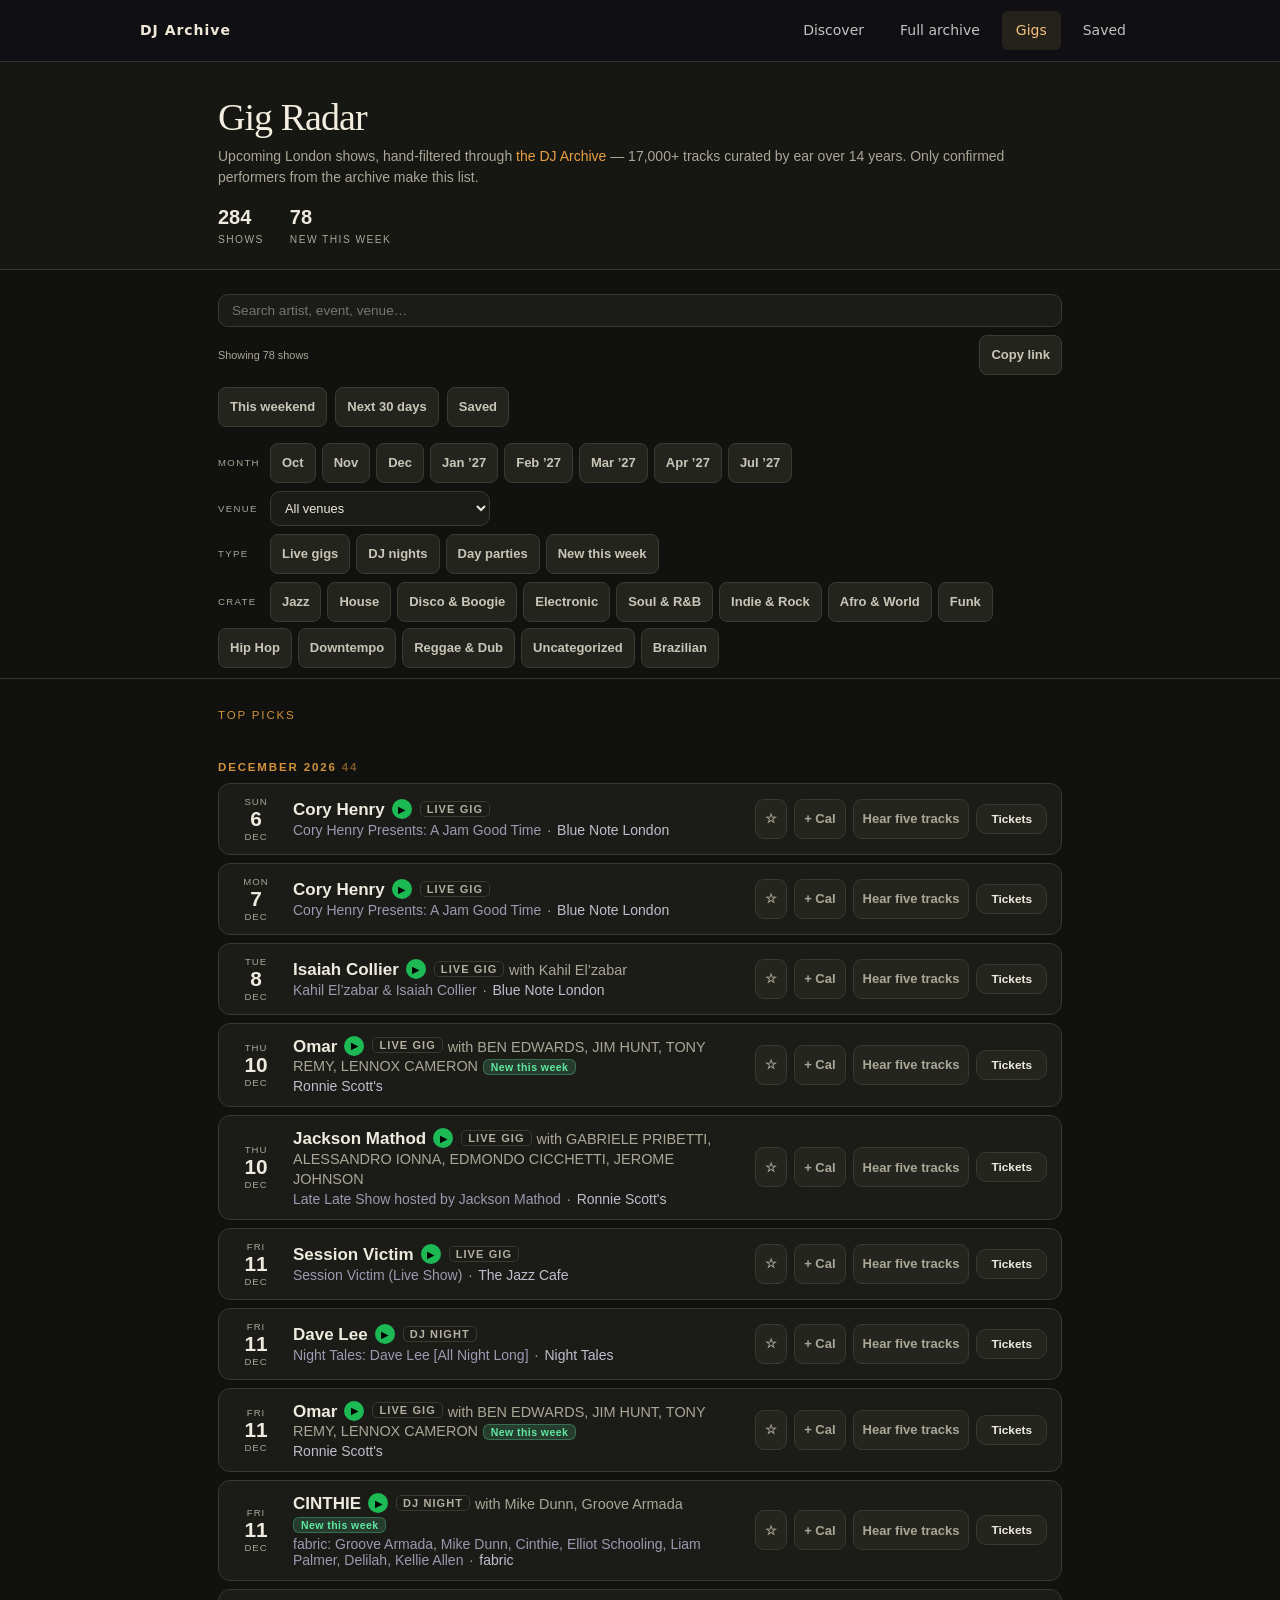
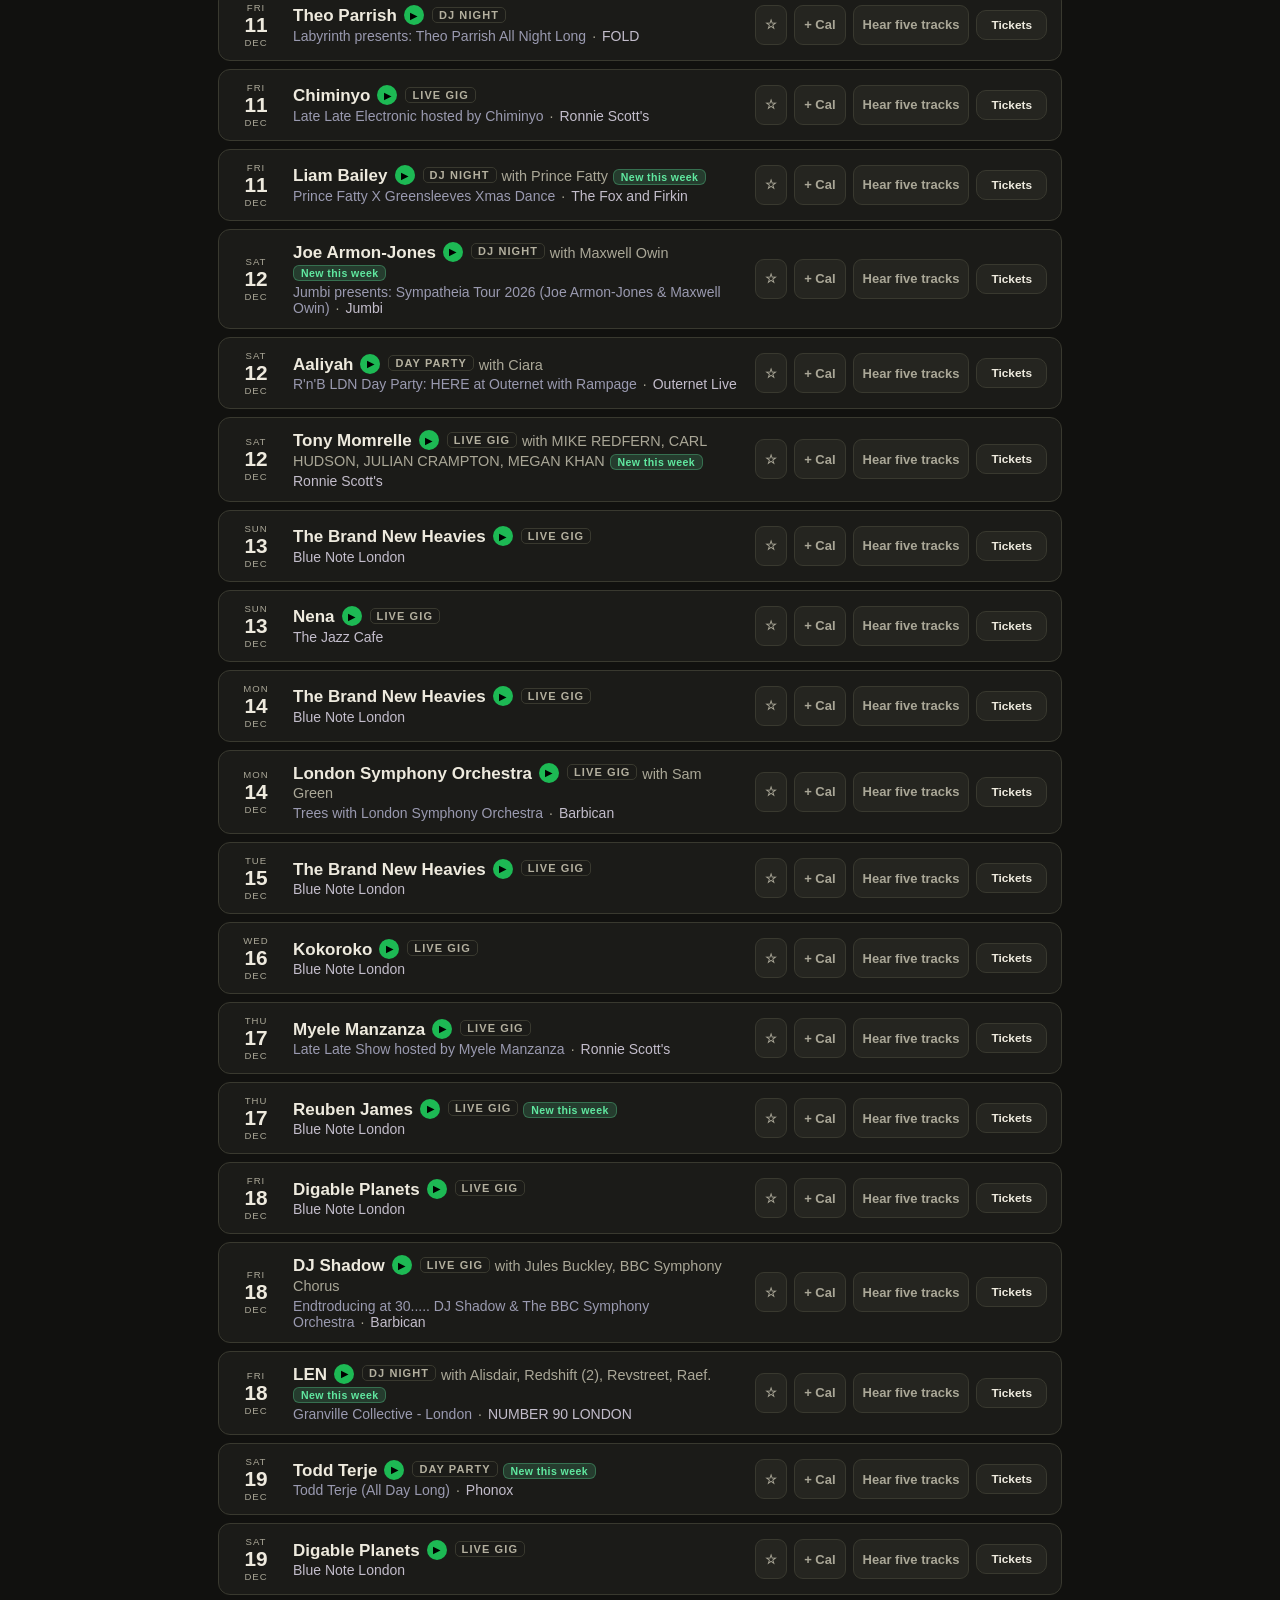
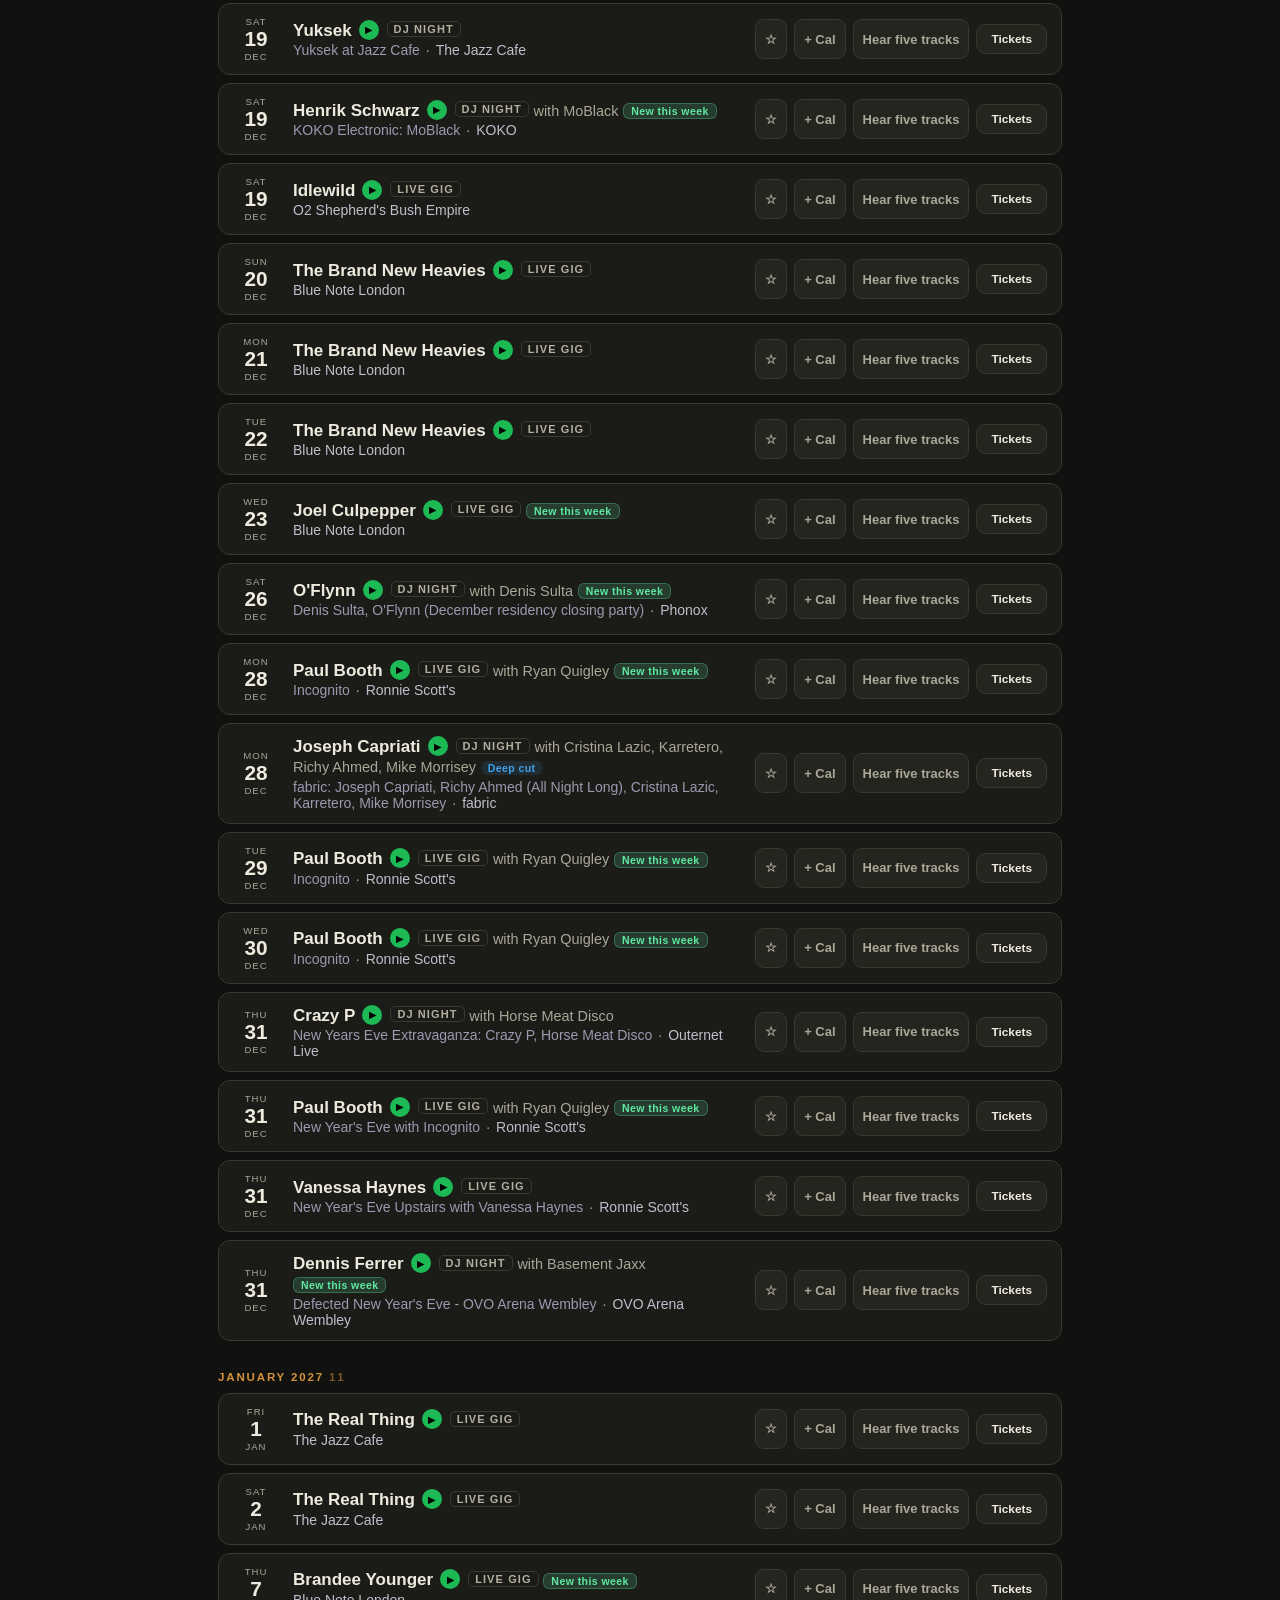
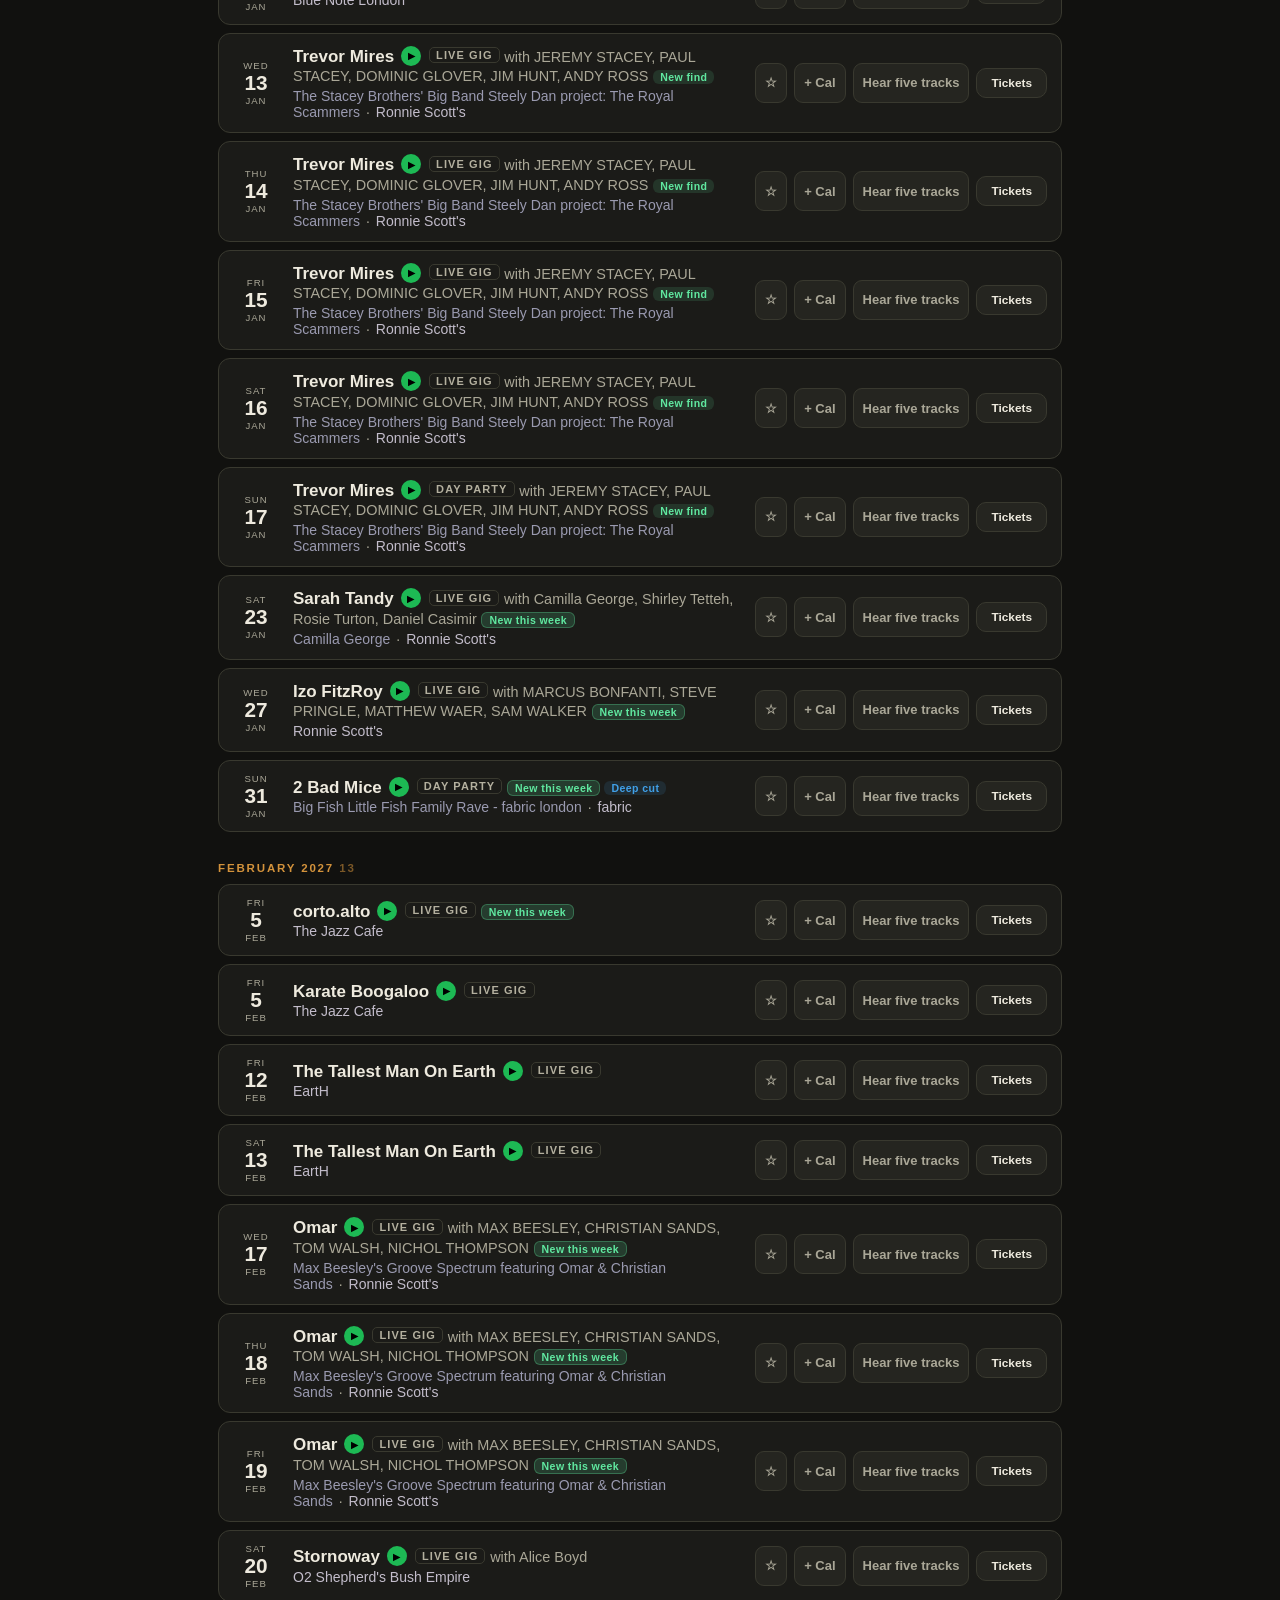
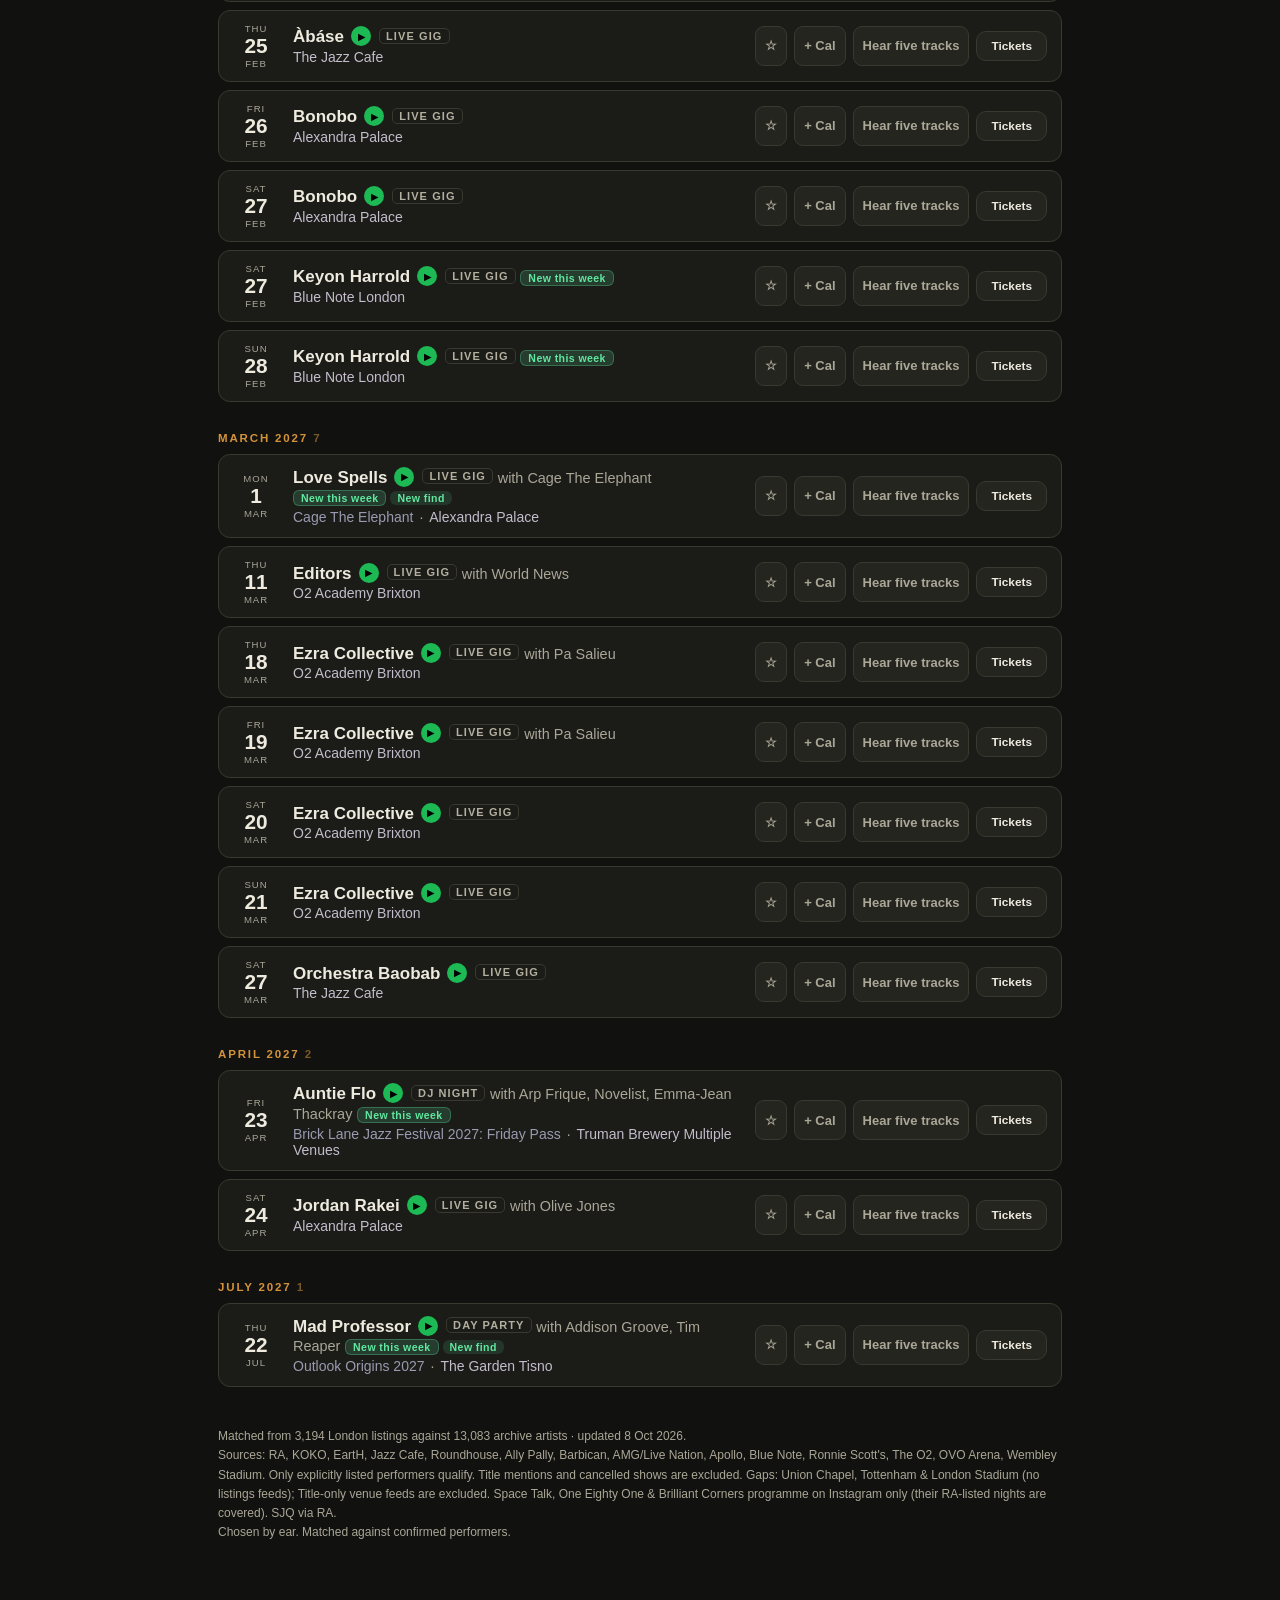
==== gigs-share.html @ dec47f2b "Gig Radar weekly refresh" ====
<!DOCTYPE html>
<html lang="en"><head>
<meta charset="utf-8"><meta name="viewport" content="width=device-width,initial-scale=1">
<title>Gig Radar — DJ Archive</title>
<meta name="description" content="Upcoming London gigs and DJ nights, hand-filtered through one DJ's 17,000-track archive.">
<link rel="canonical" href="https://benmpolak.github.io/dj-archive/gigs-share.html">
<link rel="icon" href="assets/dj-archive-logo.svg" type="image/svg+xml">
<meta property="og:title" content="Gig Radar — DJ Archive">
<meta property="og:description" content="Upcoming London gigs and DJ nights, selected from 14 years of music collected by ear. No algorithm.">
<meta property="og:type" content="website">
<meta property="og:url" content="https://benmpolak.github.io/dj-archive/gigs-share.html">
<meta property="og:image" content="https://benmpolak.github.io/dj-archive/assets/gig-radar-social.png">
<meta name="twitter:card" content="summary_large_image">
<style>
:root{--bg:#0a0a0f;--card:#12121a;--card2:#181824;--border:#1e1e2e;--text:#e0e0e8;--dim:#6a6a80;--accent:#e8a040;--pink:#ff69b4;--green:#60e8a0}
*{box-sizing:border-box;margin:0;padding:0}
.visually-hidden{position:absolute!important;width:1px!important;height:1px!important;padding:0!important;margin:-1px!important;overflow:hidden!important;clip:rect(0,0,0,0)!important;white-space:nowrap!important;border:0!important}
body{background:var(--bg);color:var(--text);font-family:-apple-system,'Segoe UI',Roboto,sans-serif;padding-bottom:80px}
.wrap{max-width:880px;margin:0 auto;padding:0 18px}
header.hero{background:linear-gradient(160deg,#13131c 0%,#101018 55%,#11111a 100%);border-bottom:1px solid var(--border);padding:34px 0 22px;margin-bottom:14px}
h1{font-size:1.5em;font-weight:700;text-transform:uppercase;letter-spacing:0.2em;
  background:linear-gradient(135deg,var(--accent),var(--pink));-webkit-background-clip:text;background-clip:text;-webkit-text-fill-color:transparent;display:inline-block}
.sub{color:var(--dim);font-size:0.8em;margin-top:6px}
.sub a{color:var(--accent);text-decoration:none}
.hero-stats{display:flex;gap:26px;margin-top:18px;flex-wrap:wrap}
.hs b{display:block;font-size:1.25em;font-variant-numeric:tabular-nums}
.hs span{font-size:0.64em;text-transform:uppercase;letter-spacing:0.14em;color:var(--dim)}
.filters{position:sticky;top:0;z-index:20;background:rgba(10,10,15,0.92);backdrop-filter:blur(12px);border-bottom:1px solid var(--border);padding:10px 0}
.f-inner{max-width:880px;margin:0 auto;padding:0 18px;display:flex;flex-direction:column;gap:8px}
.filter-more{display:flex;flex-direction:column;gap:8px}
.f-line{display:flex;gap:6px;align-items:center;flex-wrap:wrap}
.f-primary{flex-wrap:nowrap}
.filter-summary{min-height:20px;display:flex;align-items:center;justify-content:space-between;gap:10px}
#result-count{color:var(--dim);font-size:0.68em;font-variant-numeric:tabular-nums}
#filters-toggle{display:none}
#copy-link.copied{border-color:var(--green);color:var(--green)}
#q{flex:1;min-width:160px;background:var(--card);border:1px solid var(--border);border-radius:10px;color:var(--text);padding:8px 13px;font-size:0.85em;outline:none}
#q:focus{border-color:var(--accent);box-shadow:0 0 0 3px rgba(232,160,64,0.12)}
#venue{background:var(--card);border:1px solid var(--border);border-radius:10px;color:var(--text);padding:8px 10px;font-size:0.8em;max-width:220px}
.fc{background:var(--card);border:1px solid var(--border);border-radius:8px;color:var(--dim);padding:5px 11px;font-size:0.72em;font-weight:600;cursor:pointer;line-height:1.5}
.fc:hover{border-color:var(--accent);color:var(--text)}
.fc.on{background:rgba(232,160,64,0.14);border-color:var(--accent);color:var(--accent)}
.fc:focus-visible,.mini-action:focus-visible,.tix:focus-visible,.a-link:focus-visible,.sp-link:focus-visible{outline:2px solid var(--accent);outline-offset:2px}
.f-label{font-size:0.6em;text-transform:uppercase;letter-spacing:0.14em;color:var(--dim);margin-right:2px;min-width:44px}
#clear{display:none;margin-left:auto}
#clear.vis{display:inline-block}
h2,.eyebrow{font-size:0.72em;text-transform:uppercase;letter-spacing:0.16em;color:var(--accent);opacity:0.9;margin:30px 0 10px}
.mh-n{opacity:0.55;font-variant-numeric:tabular-nums}
.grid{display:grid;grid-template-columns:repeat(auto-fill,minmax(250px,1fr));gap:10px}
.card{position:relative;display:block;background:linear-gradient(160deg,#14141e,#101018);border:1px solid var(--border);border-radius:14px;padding:15px 17px;text-decoration:none;color:var(--text);transition:border-color .15s,transform .15s,box-shadow .15s}
.card:hover{border-color:var(--accent);transform:translateY(-2px);box-shadow:0 6px 22px rgba(232,160,64,0.10)}
.card-cover{position:absolute;inset:0;border-radius:14px}
.card .a-link,.card .sp-link,.card-actions{position:relative;z-index:1}
.card-top{display:flex;justify-content:space-between;align-items:baseline}
.card-date{font-size:0.68em;letter-spacing:0.12em;color:var(--accent);font-weight:700}
.card-type{font-size:0.6em;letter-spacing:0.1em;text-transform:uppercase;color:var(--dim)}
.card-artist{font-weight:700;font-size:1.05em;margin:5px 0 2px}
.card-venue{color:var(--dim);font-size:0.78em}
.badges{margin-top:6px}
.bdg{display:inline-block;border-radius:6px;padding:1px 7px;font-size:0.62em;font-weight:600;letter-spacing:0.04em;margin:1px 4px 1px 0}
.bdg-just{background:rgba(96,232,160,0.16);color:var(--green);border:1px solid rgba(96,232,160,0.3)}
.bdg-trib{background:rgba(160,64,232,0.12);color:#b07ae0}
.why{color:var(--dim);font-size:0.7em;margin-top:6px;line-height:1.5}
.card-actions{display:flex;gap:6px;margin-top:10px}
.row{display:flex;gap:14px;align-items:center;background:var(--card);border:1px solid var(--border);border-radius:12px;padding:12px 14px;margin-bottom:8px;transition:border-color .12s}
.row:hover{border-color:#2c2c40}
.r-date{display:flex;flex-direction:column;align-items:center;min-width:46px;color:var(--dim)}
.r-dow{font-size:0.6em;letter-spacing:0.1em}
.r-day{font-size:1.3em;font-weight:700;color:var(--text);font-variant-numeric:tabular-nums}
.r-mon{font-size:0.6em;letter-spacing:0.1em}
.r-main{flex:1;min-width:0}
.r-artist{font-weight:700;font-size:0.98em}
.a-link{color:var(--text);text-decoration:none}
.a-link:hover{color:var(--accent)}
.sp-link{display:inline-flex;align-items:center;justify-content:center;width:20px;height:20px;border-radius:50%;background:#1DB954;color:#000;text-decoration:none;font-size:0.55em;font-weight:700;margin-left:7px;vertical-align:2px;transition:all .12s}
.sp-link:hover{transform:scale(1.12)}
.r-type{font-size:0.58em;text-transform:uppercase;letter-spacing:0.1em;color:var(--dim);border:1px solid var(--border);border-radius:5px;padding:1px 6px;margin-left:8px;vertical-align:2px}
.also{color:var(--dim);font-weight:400;font-size:0.85em}
.r-sub{color:var(--dim);font-size:0.78em;margin-top:2px}
.ev-title{color:#9a9ab0}
.dot{margin:0 6px}
.tix{padding:7px 14px;border-radius:10px;font-size:0.74em;font-weight:600;border:1px solid var(--border);background:var(--card2);color:var(--text);text-decoration:none;white-space:nowrap}
.tix:hover{border-color:var(--accent);color:var(--accent)}
.row-actions{display:flex;gap:6px;align-items:center}
.mini-action{border:1px solid var(--border);background:var(--card2);color:var(--dim);border-radius:9px;padding:6px 9px;font-size:0.7em;font-weight:600;cursor:pointer;white-space:nowrap}
.mini-action:hover{border-color:var(--accent);color:var(--text)}
.save-btn.saved{border-color:var(--green);color:var(--green);background:rgba(96,232,160,0.08)}
#none{display:none;color:var(--dim);font-size:0.85em;padding:30px 0;text-align:center}
.foot{color:var(--dim);font-size:0.7em;margin-top:40px;line-height:1.7}
@media(max-width:560px){
  .filters{padding:9px 0}
  #filters-toggle{display:inline-block}
  .filter-more{display:none}
  .filters.open .filter-more{display:flex}
  #venue{max-width:none;flex:1}
  .row{flex-wrap:wrap}
  .row-actions{margin-left:60px;width:calc(100% - 60px)}
  .hero-stats{gap:18px}
  .card-actions{margin-top:8px}
}
</style><link rel="stylesheet" href="music-home.css"></head><body>
<nav class="music-nav" aria-label="Music"><a class="music-brand" href="index.html">DJ Archive</a><a href="index.html">Discover</a><a href="index.html?view=records">Full archive</a><a href="gigs.html" aria-current="page">Gigs</a><a href="index.html?view=saved">Saved</a></nav>
<header class="hero"><div class="wrap">
<h1>Gig Radar</h1>
<div class="sub">Upcoming London shows, hand-filtered through <a href="index.html">the DJ Archive</a> — 17,000+ tracks curated by ear over 14 years. Only confirmed performers from the archive make this list.</div>
<div class="hero-stats">
<div class="hs"><b>284</b><span>shows</span></div>
<div class="hs"><b>78</b><span>new this week</span></div>
</div>
</div></header>
<div class="filters"><div class="f-inner">
<div class="f-line f-primary">
<label class="visually-hidden" for="q">Search gigs</label>
<input id="q" type="search" placeholder="Search artist, event, venue…" autocomplete="off">
<button class="fc" id="filters-toggle" type="button" aria-expanded="false" aria-controls="filter-more">Filters</button>
</div>
<div class="filter-summary"><span id="result-count" role="status" aria-live="polite">Showing 284 shows</span><span><button class="fc" id="copy-link" type="button">Copy link</button><button class="fc" id="clear" type="button">Clear</button></span></div>
<div class="f-line quick-when">
<button class="fc fc-range" data-range="weekend" type="button">This weekend</button>
<button class="fc fc-range" data-range="30" type="button">Next 30 days</button>
<button class="fc" id="fsaved" type="button">Saved</button>
</div>
<div class="f-line"><span class="f-label">Month</span><button class="fc fc-mo" data-mo="2026-10" type="button">Oct</button><button class="fc fc-mo" data-mo="2026-11" type="button">Nov</button><button class="fc fc-mo" data-mo="2026-12" type="button">Dec</button><button class="fc fc-mo" data-mo="2027-01" type="button">Jan ’27</button><button class="fc fc-mo" data-mo="2027-02" type="button">Feb ’27</button><button class="fc fc-mo" data-mo="2027-03" type="button">Mar ’27</button><button class="fc fc-mo" data-mo="2027-04" type="button">Apr ’27</button><button class="fc fc-mo" data-mo="2027-07" type="button">Jul ’27</button></div>
<div class="filter-more" id="filter-more">
<div class="f-line"><span class="f-label">Venue</span><label class="visually-hidden" for="venue">Venue</label><select id="venue"><option value="">All venues</option><option value="26 Leake Street">26 Leake Street</option><option value="77">77</option><option value="Alexandra Palace">Alexandra Palace</option><option value="Barbican">Barbican</option><option value="Blue Note London">Blue Note London</option><option value="Bread and Butter">Bread and Butter</option><option value="Bricks">Bricks</option><option value="Brixton Storeys">Brixton Storeys</option><option value="Chelmsford City Racecourse">Chelmsford City Racecourse</option><option value="Club Cheek">Club Cheek</option><option value="Colour Factory">Colour Factory</option><option value="DRUMSHEDS">DRUMSHEDS</option><option value="EartH">EartH</option><option value="EartH Kitchen">EartH Kitchen</option><option value="Electric Brixton">Electric Brixton</option><option value="fabric">fabric</option><option value="Fire &amp; Lightbox">Fire &amp; Lightbox</option><option value="FOLD">FOLD</option><option value="Gaffe">Gaffe</option><option value="Hackney Church">Hackney Church</option><option value="Hootananny Brixton">Hootananny Brixton</option><option value="ICA">ICA</option><option value="Ironworks">Ironworks</option><option value="Jumbi">Jumbi</option><option value="KOKO">KOKO</option><option value="Loft Studios">Loft Studios</option><option value="M.O.T">M.O.T</option><option value="Magazine London">Magazine London</option><option value="Ministry Of Sound">Ministry Of Sound</option><option value="NDR2 Red Room">NDR2 Red Room</option><option value="Night Tales">Night Tales</option><option value="Night Tales Loft">Night Tales Loft</option><option value="Ninety One">Ninety One</option><option value="Notting Hill Arts Club">Notting Hill Arts Club</option><option value="NUMBER 90 LONDON">NUMBER 90 LONDON</option><option value="O2 Academy Brixton">O2 Academy Brixton</option><option value="O2 Forum Kentish Town">O2 Forum Kentish Town</option><option value="O2 Shepherd's Bush Empire">O2 Shepherd's Bush Empire</option><option value="Omeara">Omeara</option><option value="Outernet Live">Outernet Live</option><option value="OVO Arena Wembley">OVO Arena Wembley</option><option value="Palais">Palais</option><option value="Phonox">Phonox</option><option value="radial">radial</option><option value="Rolling Stock">Rolling Stock</option><option value="Ronnie Scott's">Ronnie Scott's</option><option value="Secret Location">Secret Location</option><option value="Soho Mews House">Soho Mews House</option><option value="Space Lounge London">Space Lounge London</option><option value="TBA">TBA</option><option value="The Bedford">The Bedford</option><option value="The Carpet Shop">The Carpet Shop</option><option value="The Cause">The Cause</option><option value="The Eagle">The Eagle</option><option value="The Fox and Firkin">The Fox and Firkin</option><option value="The Garden Tisno">The Garden Tisno</option><option value="The Ivy House">The Ivy House</option><option value="The Jazz Cafe">The Jazz Cafe</option><option value="The Roundhouse">The Roundhouse</option><option value="The Timber Loft">The Timber Loft</option><option value="Tola">Tola</option><option value="Truman Brewery Multiple Venues">Truman Brewery Multiple Venues</option><option value="UNLOCKED">UNLOCKED</option><option value="Village Underground">Village Underground</option><option value="Vittoria Wharf Studio">Vittoria Wharf Studio</option><option value="Wembley Arena">Wembley Arena</option></select></div>
<div class="f-line"><span class="f-label">Type</span>
<button class="fc fc-t" data-t="gig" type="button">Live gigs</button>
<button class="fc fc-t" data-t="dj" type="button">DJ nights</button>
<button class="fc fc-t" data-t="day" type="button">Day parties</button>
<button class="fc" id="fnew" type="button">New this week</button>
</div>
<div class="f-line"><span class="f-label">Crate</span><button class="fc fc-c" data-c="Jazz" type="button">Jazz</button><button class="fc fc-c" data-c="House" type="button">House</button><button class="fc fc-c" data-c="Disco &amp; Boogie" type="button">Disco &amp; Boogie</button><button class="fc fc-c" data-c="Electronic" type="button">Electronic</button><button class="fc fc-c" data-c="Soul &amp; R&amp;B" type="button">Soul &amp; R&amp;B</button><button class="fc fc-c" data-c="Indie &amp; Rock" type="button">Indie &amp; Rock</button><button class="fc fc-c" data-c="Afro &amp; World" type="button">Afro &amp; World</button><button class="fc fc-c" data-c="Funk" type="button">Funk</button><button class="fc fc-c" data-c="Hip Hop" type="button">Hip Hop</button><button class="fc fc-c" data-c="Downtempo" type="button">Downtempo</button><button class="fc fc-c" data-c="Reggae &amp; Dub" type="button">Reggae &amp; Dub</button><button class="fc fc-c" data-c="Uncategorized" type="button">Uncategorized</button><button class="fc fc-c" data-c="Brazilian" type="button">Brazilian</button></div>
</div>
</div></div>
<div class="wrap">
<div id="picks-w"><div class="eyebrow">Top picks</div>
<div class="grid">
<div class="card" data-v="FOLD" data-mo="2026-10" data-c="House" data-t="dj" data-n="0" data-d="2026-10-10" data-key="2026-10-10|Shy One|FOLD" data-title="Neighbourhood - Andy Martin, Benny Rodrigues, D-Leria, Decoder, Gonno, OK Williams, Shy One…" data-artist="Shy One" data-url="https://ra.co/events/2426235" data-s="shy one andy martin benny rodrigues d-leria decoder dj hi-c gonno hasvat informant huey mnemonic josh caffé mike starr mister willis ok williams tasha shy one neighbourhood - andy martin, benny rodrigues, d-leria, decoder, gonno, ok williams, shy one… fold">
  <a class="card-cover" href="https://ra.co/events/2426235" target="_blank" rel="noopener" aria-label="Tickets: Shy One"></a>
  <div class="card-top"><span class="card-date">SAT 10 OCT</span><span class="card-type">DJ night</span></div>
  <div class="card-artist"><a class="a-link" href="index.html#find=Shy One" onclick="try{localStorage.setItem('gr_find',this.dataset.a)}catch(e){}" data-a="Shy One" title="See them in the archive">Shy One</a><a class="sp-link" href="https://open.spotify.com/search/Shy One" target="_blank" rel="noopener" title="Open in Spotify">&#9654;</a></div>
  <div class="card-event">Neighbourhood - Andy Martin, Benny Rodrigues, D-Leria, Decoder, Gonno, OK Williams, Shy One…</div>
  <div class="card-venue">FOLD</div>
  <div class="badges"></div>
  <div class="why">16 archive tracks · House</div>
  <div class="card-actions"><button class="mini-action save-btn" type="button" aria-label="Save Shy One" aria-pressed="false" title="Save">☆</button><button class="mini-action cal-btn" type="button" aria-label="Add Shy One to calendar" title="Add to calendar">+ Cal</button><a class="mini-action" href="index.html?hear=Shy%20One">Hear five tracks</a><a class="mini-action" href="https://ra.co/events/2426235" target="_blank" rel="noopener">Tickets</a></div>
</div><div class="card" data-v="Night Tales" data-mo="2026-10" data-c="House" data-t="dj" data-n="0" data-d="2026-10-10" data-key="2026-10-10|musclecars|Night Tales" data-title="Night Tales: MUSCLECARS &amp; Suze Ijó" data-artist="musclecars" data-url="https://ra.co/events/2495668" data-s="musclecars musclecars suze ijó night tales: musclecars &amp; suze ijó night tales">
  <a class="card-cover" href="https://ra.co/events/2495668" target="_blank" rel="noopener" aria-label="Tickets: musclecars"></a>
  <div class="card-top"><span class="card-date">SAT 10 OCT</span><span class="card-type">DJ night</span></div>
  <div class="card-artist"><a class="a-link" href="index.html#find=musclecars" onclick="try{localStorage.setItem('gr_find',this.dataset.a)}catch(e){}" data-a="musclecars" title="See them in the archive">musclecars</a><a class="sp-link" href="https://open.spotify.com/search/musclecars" target="_blank" rel="noopener" title="Open in Spotify">&#9654;</a></div>
  <div class="card-event">Night Tales: MUSCLECARS &amp; Suze Ijó</div>
  <div class="card-venue">Night Tales</div>
  <div class="badges"></div>
  <div class="why">27 archive tracks · House</div>
  <div class="card-actions"><button class="mini-action save-btn" type="button" aria-label="Save musclecars" aria-pressed="false" title="Save">☆</button><button class="mini-action cal-btn" type="button" aria-label="Add musclecars to calendar" title="Add to calendar">+ Cal</button><a class="mini-action" href="index.html?hear=musclecars">Hear five tracks</a><a class="mini-action" href="https://ra.co/events/2495668" target="_blank" rel="noopener">Tickets</a></div>
</div><div class="card" data-v="Blue Note London" data-mo="2026-11" data-c="Soul &amp; R&amp;B" data-t="gig" data-n="0" data-d="2026-11-05" data-key="2026-11-05|Yazmin Lacey|Blue Note London" data-title="Yazmin Lacey" data-artist="Yazmin Lacey" data-url="https://www.bluenotejazz.com/london/tm-event/yazmin-lacey/" data-s="yazmin lacey yazmin lacey yazmin lacey blue note london">
  <a class="card-cover" href="https://www.bluenotejazz.com/london/tm-event/yazmin-lacey/" target="_blank" rel="noopener" aria-label="Tickets: Yazmin Lacey"></a>
  <div class="card-top"><span class="card-date">THU 5 NOV</span><span class="card-type">Live gig</span></div>
  <div class="card-artist"><a class="a-link" href="index.html#find=Yazmin Lacey" onclick="try{localStorage.setItem('gr_find',this.dataset.a)}catch(e){}" data-a="Yazmin Lacey" title="See them in the archive">Yazmin Lacey</a><a class="sp-link" href="https://open.spotify.com/search/Yazmin Lacey" target="_blank" rel="noopener" title="Open in Spotify">&#9654;</a></div>
  <div class="card-event">Yazmin Lacey</div>
  <div class="card-venue">Blue Note London</div>
  <div class="badges"></div>
  <div class="why">27 archive tracks · Soul & R&B</div>
  <div class="card-actions"><button class="mini-action save-btn" type="button" aria-label="Save Yazmin Lacey" aria-pressed="false" title="Save">☆</button><button class="mini-action cal-btn" type="button" aria-label="Add Yazmin Lacey to calendar" title="Add to calendar">+ Cal</button><a class="mini-action" href="index.html?hear=Yazmin%20Lacey">Hear five tracks</a><a class="mini-action" href="https://www.bluenotejazz.com/london/tm-event/yazmin-lacey/" target="_blank" rel="noopener">Tickets</a></div>
</div>
</div></div>
<h2 class="mh" data-mo="2026-10">October 2026 <span class="mh-n">108</span></h2>
<div class="row" data-v="O2 Shepherd's Bush Empire" data-mo="2026-10" data-c="Indie &amp; Rock" data-t="gig" data-n="0" data-d="2026-10-08" data-key="2026-10-08|Band Of Horses|O2 Shepherd's Bush Empire" data-title="An Evening With Band of Horses: Celebrating 20 Years of Everything All The Time" data-artist="Band Of Horses" data-url="https://www.academymusicgroup.com/o2shepherdsbushempire/events/band-of-horses-tickets-ae2310" data-s="band of horses band of horses an evening with band of horses: celebrating 20 years of everything all the time o2 shepherd's bush empire">
  <div class="r-date"><span class="r-dow">THU</span><span class="r-day">8</span><span class="r-mon">OCT</span></div>
  <div class="r-main">
    <div class="r-artist"><a class="a-link" href="index.html#find=Band Of Horses" onclick="try{localStorage.setItem('gr_find',this.dataset.a)}catch(e){}" data-a="Band Of Horses" title="See them in the archive">Band Of Horses</a><a class="sp-link" href="https://open.spotify.com/search/Band Of Horses" target="_blank" rel="noopener" title="Open in Spotify">&#9654;</a><span class="r-type">Live gig</span> </div>
    <div class="r-sub"><span class="ev-title">An Evening With Band of Horses: Celebrating 20 Years of Everything All The Time</span><span class="dot">·</span><span class="r-venue">O2 Shepherd's Bush Empire</span></div>

  </div>
  <div class="row-actions"><button class="mini-action save-btn" type="button" aria-label="Save Band Of Horses" aria-pressed="false" title="Save">☆</button><button class="mini-action cal-btn" type="button" aria-label="Add Band Of Horses to calendar" title="Add to calendar">+ Cal</button><a class="mini-action" href="index.html?hear=Band%20Of%20Horses">Hear five tracks</a><a class="tix" href="https://www.academymusicgroup.com/o2shepherdsbushempire/events/band-of-horses-tickets-ae2310" target="_blank" rel="noopener">Tickets</a></div>
</div>
<div class="row" data-v="Night Tales Loft" data-mo="2026-10" data-c="Disco &amp; Boogie" data-t="dj" data-n="0" data-d="2026-10-09" data-key="2026-10-09|Dam Swindle|Night Tales Loft" data-title="NT's Loft: Dam Swindle" data-artist="Dam Swindle" data-url="https://ra.co/events/2496793" data-s="dam swindle dam swindle nt's loft: dam swindle night tales loft">
  <div class="r-date"><span class="r-dow">FRI</span><span class="r-day">9</span><span class="r-mon">OCT</span></div>
  <div class="r-main">
    <div class="r-artist"><a class="a-link" href="index.html#find=Dam Swindle" onclick="try{localStorage.setItem('gr_find',this.dataset.a)}catch(e){}" data-a="Dam Swindle" title="See them in the archive">Dam Swindle</a><a class="sp-link" href="https://open.spotify.com/search/Dam Swindle" target="_blank" rel="noopener" title="Open in Spotify">&#9654;</a><span class="r-type">DJ night</span> </div>
    <div class="r-sub"><span class="ev-title">NT's Loft: Dam Swindle</span><span class="dot">·</span><span class="r-venue">Night Tales Loft</span></div>

  </div>
  <div class="row-actions"><button class="mini-action save-btn" type="button" aria-label="Save Dam Swindle" aria-pressed="false" title="Save">☆</button><button class="mini-action cal-btn" type="button" aria-label="Add Dam Swindle to calendar" title="Add to calendar">+ Cal</button><a class="mini-action" href="index.html?hear=Dam%20Swindle">Hear five tracks</a><a class="tix" href="https://ra.co/events/2496793" target="_blank" rel="noopener">Tickets</a></div>
</div>
<div class="row" data-v="Palais" data-mo="2026-10" data-c="House" data-t="dj" data-n="0" data-d="2026-10-09" data-key="2026-10-09|Alex Kassian|Palais" data-title="Origins x Small Talk: Alex Kassian &amp; Sinéad" data-artist="Alex Kassian" data-url="https://ra.co/events/2517502" data-s="alex kassian alex kassian sinéad origins x small talk: alex kassian &amp; sinéad palais">
  <div class="r-date"><span class="r-dow">FRI</span><span class="r-day">9</span><span class="r-mon">OCT</span></div>
  <div class="r-main">
    <div class="r-artist"><a class="a-link" href="index.html#find=Alex Kassian" onclick="try{localStorage.setItem('gr_find',this.dataset.a)}catch(e){}" data-a="Alex Kassian" title="See them in the archive">Alex Kassian</a><a class="sp-link" href="https://open.spotify.com/search/Alex Kassian" target="_blank" rel="noopener" title="Open in Spotify">&#9654;</a><span class="r-type">DJ night</span> <span class="also">with Sinéad</span> </div>
    <div class="r-sub"><span class="ev-title">Origins x Small Talk: Alex Kassian &amp; Sinéad</span><span class="dot">·</span><span class="r-venue">Palais</span></div>

  </div>
  <div class="row-actions"><button class="mini-action save-btn" type="button" aria-label="Save Alex Kassian" aria-pressed="false" title="Save">☆</button><button class="mini-action cal-btn" type="button" aria-label="Add Alex Kassian to calendar" title="Add to calendar">+ Cal</button><a class="mini-action" href="index.html?hear=Alex%20Kassian">Hear five tracks</a><a class="tix" href="https://ra.co/events/2517502" target="_blank" rel="noopener">Tickets</a></div>
</div>
<div class="row" data-v="Night Tales" data-mo="2026-10" data-c="Disco &amp; Boogie" data-t="dj" data-n="0" data-d="2026-10-09" data-key="2026-10-09|Luke Una|Night Tales" data-title="Night Tales: Luke Una &amp; Make A Dance - The 'É Soul Cultura' Residency [4 Fridays In October]" data-artist="Luke Una" data-url="https://ra.co/events/2500962" data-s="luke una luke una make a dance night tales: luke una &amp; make a dance - the 'é soul cultura' residency [4 fridays in october] night tales">
  <div class="r-date"><span class="r-dow">FRI</span><span class="r-day">9</span><span class="r-mon">OCT</span></div>
  <div class="r-main">
    <div class="r-artist"><a class="a-link" href="index.html#find=Luke Una" onclick="try{localStorage.setItem('gr_find',this.dataset.a)}catch(e){}" data-a="Luke Una" title="See them in the archive">Luke Una</a><a class="sp-link" href="https://open.spotify.com/search/Luke Una" target="_blank" rel="noopener" title="Open in Spotify">&#9654;</a><span class="r-type">DJ night</span> <span class="also">with Make A Dance</span> </div>
    <div class="r-sub"><span class="ev-title">Night Tales: Luke Una &amp; Make A Dance - The 'É Soul Cultura' Residency [4 Fridays In October]</span><span class="dot">·</span><span class="r-venue">Night Tales</span></div>

  </div>
  <div class="row-actions"><button class="mini-action save-btn" type="button" aria-label="Save Luke Una" aria-pressed="false" title="Save">☆</button><button class="mini-action cal-btn" type="button" aria-label="Add Luke Una to calendar" title="Add to calendar">+ Cal</button><a class="mini-action" href="index.html?hear=Luke%20Una">Hear five tracks</a><a class="tix" href="https://ra.co/events/2500962" target="_blank" rel="noopener">Tickets</a></div>
</div>
<div class="row" data-v="The Fox and Firkin" data-mo="2026-10" data-c="Disco &amp; Boogie" data-t="dj" data-n="0" data-d="2026-10-09" data-key="2026-10-09|Faze Action|The Fox and Firkin" data-title="Faze Action" data-artist="Faze Action" data-url="https://ra.co/events/2469324" data-s="faze action faze action faze action the fox and firkin">
  <div class="r-date"><span class="r-dow">FRI</span><span class="r-day">9</span><span class="r-mon">OCT</span></div>
  <div class="r-main">
    <div class="r-artist"><a class="a-link" href="index.html#find=Faze Action" onclick="try{localStorage.setItem('gr_find',this.dataset.a)}catch(e){}" data-a="Faze Action" title="See them in the archive">Faze Action</a><a class="sp-link" href="https://open.spotify.com/search/Faze Action" target="_blank" rel="noopener" title="Open in Spotify">&#9654;</a><span class="r-type">DJ night</span> </div>
    <div class="r-sub"><span class="r-venue">The Fox and Firkin</span></div>

  </div>
  <div class="row-actions"><button class="mini-action save-btn" type="button" aria-label="Save Faze Action" aria-pressed="false" title="Save">☆</button><button class="mini-action cal-btn" type="button" aria-label="Add Faze Action to calendar" title="Add to calendar">+ Cal</button><a class="mini-action" href="index.html?hear=Faze%20Action">Hear five tracks</a><a class="tix" href="https://ra.co/events/2469324" target="_blank" rel="noopener">Tickets</a></div>
</div>
<div class="row" data-v="Phonox" data-mo="2026-10" data-c="Funk" data-t="dj" data-n="0" data-d="2026-10-09" data-key="2026-10-09|Wallace|Phonox" data-title="Anish Kumar, Wallace: 4 Fridays at Phonox (9th Oct)" data-artist="Wallace" data-url="https://ra.co/events/2429305" data-s="wallace anish kumar wallace anish kumar, wallace: 4 fridays at phonox (9th oct) phonox">
  <div class="r-date"><span class="r-dow">FRI</span><span class="r-day">9</span><span class="r-mon">OCT</span></div>
  <div class="r-main">
    <div class="r-artist"><a class="a-link" href="index.html#find=Wallace" onclick="try{localStorage.setItem('gr_find',this.dataset.a)}catch(e){}" data-a="Wallace" title="See them in the archive">Wallace</a><a class="sp-link" href="https://open.spotify.com/search/Wallace" target="_blank" rel="noopener" title="Open in Spotify">&#9654;</a><span class="r-type">DJ night</span> <span class="also">with Anish Kumar</span> </div>
    <div class="r-sub"><span class="ev-title">Anish Kumar, Wallace: 4 Fridays at Phonox (9th Oct)</span><span class="dot">·</span><span class="r-venue">Phonox</span></div>

  </div>
  <div class="row-actions"><button class="mini-action save-btn" type="button" aria-label="Save Wallace" aria-pressed="false" title="Save">☆</button><button class="mini-action cal-btn" type="button" aria-label="Add Wallace to calendar" title="Add to calendar">+ Cal</button><a class="mini-action" href="index.html?hear=Wallace">Hear five tracks</a><a class="tix" href="https://ra.co/events/2429305" target="_blank" rel="noopener">Tickets</a></div>
</div>
<div class="row" data-v="FOLD" data-mo="2026-10" data-c="House" data-t="dj" data-n="0" data-d="2026-10-10" data-key="2026-10-10|Shy One|FOLD" data-title="Neighbourhood - Andy Martin, Benny Rodrigues, D-Leria, Decoder, Gonno, OK Williams, Shy One…" data-artist="Shy One" data-url="https://ra.co/events/2426235" data-s="shy one andy martin benny rodrigues d-leria decoder dj hi-c gonno hasvat informant huey mnemonic josh caffé mike starr mister willis ok williams tasha shy one neighbourhood - andy martin, benny rodrigues, d-leria, decoder, gonno, ok williams, shy one… fold">
  <div class="r-date"><span class="r-dow">SAT</span><span class="r-day">10</span><span class="r-mon">OCT</span></div>
  <div class="r-main">
    <div class="r-artist"><a class="a-link" href="index.html#find=Shy One" onclick="try{localStorage.setItem('gr_find',this.dataset.a)}catch(e){}" data-a="Shy One" title="See them in the archive">Shy One</a><a class="sp-link" href="https://open.spotify.com/search/Shy One" target="_blank" rel="noopener" title="Open in Spotify">&#9654;</a><span class="r-type">DJ night</span> <span class="also">with Andy Martin, Benny Rodrigues, D-Leria, Decoder</span> </div>
    <div class="r-sub"><span class="ev-title">Neighbourhood - Andy Martin, Benny Rodrigues, D-Leria, Decoder, Gonno, OK Williams, Shy One…</span><span class="dot">·</span><span class="r-venue">FOLD</span></div>

  </div>
  <div class="row-actions"><button class="mini-action save-btn" type="button" aria-label="Save Shy One" aria-pressed="false" title="Save">☆</button><button class="mini-action cal-btn" type="button" aria-label="Add Shy One to calendar" title="Add to calendar">+ Cal</button><a class="mini-action" href="index.html?hear=Shy%20One">Hear five tracks</a><a class="tix" href="https://ra.co/events/2426235" target="_blank" rel="noopener">Tickets</a></div>
</div>
<div class="row" data-v="Night Tales" data-mo="2026-10" data-c="House" data-t="dj" data-n="0" data-d="2026-10-10" data-key="2026-10-10|musclecars|Night Tales" data-title="Night Tales: MUSCLECARS &amp; Suze Ijó" data-artist="musclecars" data-url="https://ra.co/events/2495668" data-s="musclecars musclecars suze ijó night tales: musclecars &amp; suze ijó night tales">
  <div class="r-date"><span class="r-dow">SAT</span><span class="r-day">10</span><span class="r-mon">OCT</span></div>
  <div class="r-main">
    <div class="r-artist"><a class="a-link" href="index.html#find=musclecars" onclick="try{localStorage.setItem('gr_find',this.dataset.a)}catch(e){}" data-a="musclecars" title="See them in the archive">musclecars</a><a class="sp-link" href="https://open.spotify.com/search/musclecars" target="_blank" rel="noopener" title="Open in Spotify">&#9654;</a><span class="r-type">DJ night</span> <span class="also">with Suze Ijó</span> </div>
    <div class="r-sub"><span class="ev-title">Night Tales: MUSCLECARS &amp; Suze Ijó</span><span class="dot">·</span><span class="r-venue">Night Tales</span></div>

  </div>
  <div class="row-actions"><button class="mini-action save-btn" type="button" aria-label="Save musclecars" aria-pressed="false" title="Save">☆</button><button class="mini-action cal-btn" type="button" aria-label="Add musclecars to calendar" title="Add to calendar">+ Cal</button><a class="mini-action" href="index.html?hear=musclecars">Hear five tracks</a><a class="tix" href="https://ra.co/events/2495668" target="_blank" rel="noopener">Tickets</a></div>
</div>
<div class="row" data-v="Blue Note London" data-mo="2026-10" data-c="Soul &amp; R&amp;B" data-t="gig" data-n="0" data-d="2026-10-10" data-key="2026-10-10|Erykah Badu|Blue Note London" data-title="IMEHO - An Intimate Experience with Erykah Badu" data-artist="Erykah Badu" data-url="https://www.bluenotejazz.com/london/tm-event/imeho-an-intimate-experience-with-erykah-badu-2/" data-s="erykah badu erykah badu imeho - an intimate experience with erykah badu blue note london">
  <div class="r-date"><span class="r-dow">SAT</span><span class="r-day">10</span><span class="r-mon">OCT</span></div>
  <div class="r-main">
    <div class="r-artist"><a class="a-link" href="index.html#find=Erykah Badu" onclick="try{localStorage.setItem('gr_find',this.dataset.a)}catch(e){}" data-a="Erykah Badu" title="See them in the archive">Erykah Badu</a><a class="sp-link" href="https://open.spotify.com/search/Erykah Badu" target="_blank" rel="noopener" title="Open in Spotify">&#9654;</a><span class="r-type">Live gig</span> </div>
    <div class="r-sub"><span class="ev-title">IMEHO - An Intimate Experience with Erykah Badu</span><span class="dot">·</span><span class="r-venue">Blue Note London</span></div>

  </div>
  <div class="row-actions"><button class="mini-action save-btn" type="button" aria-label="Save Erykah Badu" aria-pressed="false" title="Save">☆</button><button class="mini-action cal-btn" type="button" aria-label="Add Erykah Badu to calendar" title="Add to calendar">+ Cal</button><a class="mini-action" href="index.html?hear=Erykah%20Badu">Hear five tracks</a><a class="tix" href="https://www.bluenotejazz.com/london/tm-event/imeho-an-intimate-experience-with-erykah-badu-2/" target="_blank" rel="noopener">Tickets</a></div>
</div>
<div class="row" data-v="The Fox and Firkin" data-mo="2026-10" data-c="Jazz" data-t="dj" data-n="1" data-d="2026-10-10" data-key="2026-10-10|Last Nubian|The Fox and Firkin" data-title="Manuva with blissy e, Donsurf b2b Last Nubian" data-artist="Last Nubian" data-url="https://ra.co/events/2547500" data-s="last nubian blissy e last nubian manuva with blissy e, donsurf b2b last nubian the fox and firkin">
  <div class="r-date"><span class="r-dow">SAT</span><span class="r-day">10</span><span class="r-mon">OCT</span></div>
  <div class="r-main">
    <div class="r-artist"><a class="a-link" href="index.html#find=Last Nubian" onclick="try{localStorage.setItem('gr_find',this.dataset.a)}catch(e){}" data-a="Last Nubian" title="See them in the archive">Last Nubian</a><a class="sp-link" href="https://open.spotify.com/search/Last Nubian" target="_blank" rel="noopener" title="Open in Spotify">&#9654;</a><span class="r-type">DJ night</span> <span class="also">with blissy e</span> <span class="bdg bdg-just">New this week</span></div>
    <div class="r-sub"><span class="ev-title">Manuva with blissy e, Donsurf b2b Last Nubian</span><span class="dot">·</span><span class="r-venue">The Fox and Firkin</span></div>

  </div>
  <div class="row-actions"><button class="mini-action save-btn" type="button" aria-label="Save Last Nubian" aria-pressed="false" title="Save">☆</button><button class="mini-action cal-btn" type="button" aria-label="Add Last Nubian to calendar" title="Add to calendar">+ Cal</button><a class="mini-action" href="index.html?hear=Last%20Nubian">Hear five tracks</a><a class="tix" href="https://ra.co/events/2547500" target="_blank" rel="noopener">Tickets</a></div>
</div>
<div class="row" data-v="Omeara" data-mo="2026-10" data-c="Disco &amp; Boogie" data-t="day" data-n="0" data-d="2026-10-10" data-key="2026-10-10|DJ Nature|Omeara" data-title="Faith's Three Room Special" data-artist="DJ Nature" data-url="https://ra.co/events/2454353" data-s="dj nature radio slave dj nature terry farley logan fisher stuart patterson lev venus flytraxx faith's three room special omeara">
  <div class="r-date"><span class="r-dow">SAT</span><span class="r-day">10</span><span class="r-mon">OCT</span></div>
  <div class="r-main">
    <div class="r-artist"><a class="a-link" href="index.html#find=DJ Nature" onclick="try{localStorage.setItem('gr_find',this.dataset.a)}catch(e){}" data-a="DJ Nature" title="See them in the archive">DJ Nature</a><a class="sp-link" href="https://open.spotify.com/search/DJ Nature" target="_blank" rel="noopener" title="Open in Spotify">&#9654;</a><span class="r-type">Day party</span> <span class="also">with Radio Slave, Terry Farley, Logan Fisher, Stuart Patterson</span> <span class="bdg" style="background:rgba(96,232,160,0.12);color:#60e8a0">New find</span></div>
    <div class="r-sub"><span class="ev-title">Faith's Three Room Special</span><span class="dot">·</span><span class="r-venue">Omeara</span></div>

  </div>
  <div class="row-actions"><button class="mini-action save-btn" type="button" aria-label="Save DJ Nature" aria-pressed="false" title="Save">☆</button><button class="mini-action cal-btn" type="button" aria-label="Add DJ Nature to calendar" title="Add to calendar">+ Cal</button><a class="mini-action" href="index.html?hear=DJ%20Nature">Hear five tracks</a><a class="tix" href="https://ra.co/events/2454353" target="_blank" rel="noopener">Tickets</a></div>
</div>
<div class="row" data-v="The Carpet Shop" data-mo="2026-10" data-c="Jazz" data-t="dj" data-n="0" data-d="2026-10-10" data-key="2026-10-10|IG Culture|The Carpet Shop" data-title="plentyppl" data-artist="IG Culture" data-url="https://ra.co/events/2529464" data-s="ig culture ig culture alex phountzi casuallyclued marvin jupiter plentyppl the carpet shop">
  <div class="r-date"><span class="r-dow">SAT</span><span class="r-day">10</span><span class="r-mon">OCT</span></div>
  <div class="r-main">
    <div class="r-artist"><a class="a-link" href="index.html#find=IG Culture" onclick="try{localStorage.setItem('gr_find',this.dataset.a)}catch(e){}" data-a="IG Culture" title="See them in the archive">IG Culture</a><a class="sp-link" href="https://open.spotify.com/search/IG Culture" target="_blank" rel="noopener" title="Open in Spotify">&#9654;</a><span class="r-type">DJ night</span> <span class="also">with Alex Phountzi, CasuallyClued, Marvin Jupiter</span> </div>
    <div class="r-sub"><span class="ev-title">plentyppl</span><span class="dot">·</span><span class="r-venue">The Carpet Shop</span></div>

  </div>
  <div class="row-actions"><button class="mini-action save-btn" type="button" aria-label="Save IG Culture" aria-pressed="false" title="Save">☆</button><button class="mini-action cal-btn" type="button" aria-label="Add IG Culture to calendar" title="Add to calendar">+ Cal</button><a class="mini-action" href="index.html?hear=IG%20Culture">Hear five tracks</a><a class="tix" href="https://ra.co/events/2529464" target="_blank" rel="noopener">Tickets</a></div>
</div>
<div class="row" data-v="DRUMSHEDS" data-mo="2026-10" data-c="Electronic" data-t="day" data-n="0" data-d="2026-10-10" data-key="2026-10-10|The Avalanches|DRUMSHEDS" data-title="Bugged Out! 2001 &amp; On w/ 2ManyDJs b2b Erol Alkan, Kitten b2b The Hacker, New Young Pony Club" data-artist="The Avalanches" data-url="https://ra.co/events/2484464" data-s="the avalanches friendly fires felix da housecat joe goddard alexis taylor simian mobile disco lou hayter 2manydjs erol alkan the avalanches friendly fires new young pony club felix da housecat heidi fall forward leftfield dave clarke miss kittin the hacker joe goddard alexis taylor sebastian simian mobile disco fc kahuna lou hayter myd etienne de crecy tatyana jane meera bugged out! 2001 &amp; on w/ 2manydjs b2b erol alkan, kitten b2b the hacker, new young pony club drumsheds">
  <div class="r-date"><span class="r-dow">SAT</span><span class="r-day">10</span><span class="r-mon">OCT</span></div>
  <div class="r-main">
    <div class="r-artist"><a class="a-link" href="index.html#find=The Avalanches" onclick="try{localStorage.setItem('gr_find',this.dataset.a)}catch(e){}" data-a="The Avalanches" title="See them in the archive">The Avalanches</a><a class="sp-link" href="https://open.spotify.com/search/The Avalanches" target="_blank" rel="noopener" title="Open in Spotify">&#9654;</a><span class="r-type">Day party</span> <span class="also">with Friendly Fires, Felix Da Housecat, Joe Goddard, Alexis Taylor</span> </div>
    <div class="r-sub"><span class="ev-title">Bugged Out! 2001 &amp; On w/ 2ManyDJs b2b Erol Alkan, Kitten b2b The Hacker, New Young Pony Club</span><span class="dot">·</span><span class="r-venue">DRUMSHEDS</span></div>

  </div>
  <div class="row-actions"><button class="mini-action save-btn" type="button" aria-label="Save The Avalanches" aria-pressed="false" title="Save">☆</button><button class="mini-action cal-btn" type="button" aria-label="Add The Avalanches to calendar" title="Add to calendar">+ Cal</button><a class="mini-action" href="index.html?hear=The%20Avalanches">Hear five tracks</a><a class="tix" href="https://ra.co/events/2484464" target="_blank" rel="noopener">Tickets</a></div>
</div>
<div class="row" data-v="The Jazz Cafe" data-mo="2026-10" data-c="Jazz" data-t="gig" data-n="0" data-d="2026-10-10" data-key="2026-10-10|Myles Sanko|The Jazz Cafe" data-title="Myles Sanko" data-artist="Myles Sanko" data-url="https://thejazzcafe.com/event/myles-sanko/" data-s="myles sanko myles sanko myles sanko the jazz cafe">
  <div class="r-date"><span class="r-dow">SAT</span><span class="r-day">10</span><span class="r-mon">OCT</span></div>
  <div class="r-main">
    <div class="r-artist"><a class="a-link" href="index.html#find=Myles Sanko" onclick="try{localStorage.setItem('gr_find',this.dataset.a)}catch(e){}" data-a="Myles Sanko" title="See them in the archive">Myles Sanko</a><a class="sp-link" href="https://open.spotify.com/search/Myles Sanko" target="_blank" rel="noopener" title="Open in Spotify">&#9654;</a><span class="r-type">Live gig</span> </div>
    <div class="r-sub"><span class="r-venue">The Jazz Cafe</span></div>

  </div>
  <div class="row-actions"><button class="mini-action save-btn" type="button" aria-label="Save Myles Sanko" aria-pressed="false" title="Save">☆</button><button class="mini-action cal-btn" type="button" aria-label="Add Myles Sanko to calendar" title="Add to calendar">+ Cal</button><a class="mini-action" href="index.html?hear=Myles%20Sanko">Hear five tracks</a><a class="tix" href="https://thejazzcafe.com/event/myles-sanko/" target="_blank" rel="noopener">Tickets</a></div>
</div>
<div class="row" data-v="Ronnie Scott's" data-mo="2026-10" data-c="Uncategorized" data-t="gig" data-n="1" data-d="2026-10-10" data-key="2026-10-10|Billy Hare|Ronnie Scott's" data-title="Late Late Show Upstairs with Tanhai Collective" data-artist="Billy Hare" data-url="https://www.ronniescotts.co.uk/find-a-show/late-late-show-upstairs-with-tanhai-collective" data-s="billy hare billy hare walter feeney tom mccann louis hudd sravud tanhai ben harper late late show upstairs with tanhai collective ronnie scott's">
  <div class="r-date"><span class="r-dow">SAT</span><span class="r-day">10</span><span class="r-mon">OCT</span></div>
  <div class="r-main">
    <div class="r-artist"><a class="a-link" href="index.html#find=Billy Hare" onclick="try{localStorage.setItem('gr_find',this.dataset.a)}catch(e){}" data-a="Billy Hare" title="See them in the archive">Billy Hare</a><a class="sp-link" href="https://open.spotify.com/search/Billy Hare" target="_blank" rel="noopener" title="Open in Spotify">&#9654;</a><span class="r-type">Live gig</span> <span class="also">with WALTER FEENEY, TOM MCCANN, LOUIS HUDD, SRAVUD TANHAI</span> <span class="bdg bdg-just">New this week</span><span class="bdg" style="background:rgba(96,232,160,0.12);color:#60e8a0">New find</span></div>
    <div class="r-sub"><span class="ev-title">Late Late Show Upstairs with Tanhai Collective</span><span class="dot">·</span><span class="r-venue">Ronnie Scott's</span></div>

  </div>
  <div class="row-actions"><button class="mini-action save-btn" type="button" aria-label="Save Billy Hare" aria-pressed="false" title="Save">☆</button><button class="mini-action cal-btn" type="button" aria-label="Add Billy Hare to calendar" title="Add to calendar">+ Cal</button><a class="mini-action" href="index.html?hear=Billy%20Hare">Hear five tracks</a><a class="tix" href="https://www.ronniescotts.co.uk/find-a-show/late-late-show-upstairs-with-tanhai-collective" target="_blank" rel="noopener">Tickets</a></div>
</div>
<div class="row" data-v="Village Underground" data-mo="2026-10" data-c="House" data-t="dj" data-n="0" data-d="2026-10-10" data-key="2026-10-10|Elkka|Village Underground" data-title="Young Marco &amp; Elkka - Village Underground" data-artist="Elkka" data-url="https://ra.co/events/2503828" data-s="elkka young marco elkka young marco &amp; elkka - village underground village underground">
  <div class="r-date"><span class="r-dow">SAT</span><span class="r-day">10</span><span class="r-mon">OCT</span></div>
  <div class="r-main">
    <div class="r-artist"><a class="a-link" href="index.html#find=Elkka" onclick="try{localStorage.setItem('gr_find',this.dataset.a)}catch(e){}" data-a="Elkka" title="See them in the archive">Elkka</a><a class="sp-link" href="https://open.spotify.com/search/Elkka" target="_blank" rel="noopener" title="Open in Spotify">&#9654;</a><span class="r-type">DJ night</span> <span class="also">with Young Marco</span> </div>
    <div class="r-sub"><span class="ev-title">Young Marco &amp; Elkka - Village Underground</span><span class="dot">·</span><span class="r-venue">Village Underground</span></div>

  </div>
  <div class="row-actions"><button class="mini-action save-btn" type="button" aria-label="Save Elkka" aria-pressed="false" title="Save">☆</button><button class="mini-action cal-btn" type="button" aria-label="Add Elkka to calendar" title="Add to calendar">+ Cal</button><a class="mini-action" href="index.html?hear=Elkka">Hear five tracks</a><a class="tix" href="https://ra.co/events/2503828" target="_blank" rel="noopener">Tickets</a></div>
</div>
<div class="row" data-v="Bricks" data-mo="2026-10" data-c="House" data-t="dj" data-n="0" data-d="2026-10-10" data-key="2026-10-10|Marcel Vogel|Bricks" data-title="Basic Function present: Marcel Vogel" data-artist="Marcel Vogel" data-url="https://ra.co/events/2372050" data-s="marcel vogel marcel vogel basic function basic function present: marcel vogel bricks">
  <div class="r-date"><span class="r-dow">SAT</span><span class="r-day">10</span><span class="r-mon">OCT</span></div>
  <div class="r-main">
    <div class="r-artist"><a class="a-link" href="index.html#find=Marcel Vogel" onclick="try{localStorage.setItem('gr_find',this.dataset.a)}catch(e){}" data-a="Marcel Vogel" title="See them in the archive">Marcel Vogel</a><a class="sp-link" href="https://open.spotify.com/search/Marcel Vogel" target="_blank" rel="noopener" title="Open in Spotify">&#9654;</a><span class="r-type">DJ night</span> <span class="also">with Basic Function</span> </div>
    <div class="r-sub"><span class="ev-title">Basic Function present: Marcel Vogel</span><span class="dot">·</span><span class="r-venue">Bricks</span></div>

  </div>
  <div class="row-actions"><button class="mini-action save-btn" type="button" aria-label="Save Marcel Vogel" aria-pressed="false" title="Save">☆</button><button class="mini-action cal-btn" type="button" aria-label="Add Marcel Vogel to calendar" title="Add to calendar">+ Cal</button><a class="mini-action" href="index.html?hear=Marcel%20Vogel">Hear five tracks</a><a class="tix" href="https://ra.co/events/2372050" target="_blank" rel="noopener">Tickets</a></div>
</div>
<div class="row" data-v="The Bedford" data-mo="2026-10" data-c="Electronic" data-t="day" data-n="0" data-d="2026-10-10" data-key="2026-10-10|2 Bad Mice|The Bedford" data-title="Big Fish Little Fish Family Rave - Balham" data-artist="2 Bad Mice" data-url="https://ra.co/events/2494697" data-s="2 bad mice 2 bad mice big fish little fish family rave - balham the bedford">
  <div class="r-date"><span class="r-dow">SAT</span><span class="r-day">10</span><span class="r-mon">OCT</span></div>
  <div class="r-main">
    <div class="r-artist"><a class="a-link" href="index.html#find=2 Bad Mice" onclick="try{localStorage.setItem('gr_find',this.dataset.a)}catch(e){}" data-a="2 Bad Mice" title="See them in the archive">2 Bad Mice</a><a class="sp-link" href="https://open.spotify.com/search/2 Bad Mice" target="_blank" rel="noopener" title="Open in Spotify">&#9654;</a><span class="r-type">Day party</span> <span class="bdg" style="background:rgba(64,160,232,0.12);color:#40a0e8">Deep cut</span></div>
    <div class="r-sub"><span class="ev-title">Big Fish Little Fish Family Rave - Balham</span><span class="dot">·</span><span class="r-venue">The Bedford</span></div>

  </div>
  <div class="row-actions"><button class="mini-action save-btn" type="button" aria-label="Save 2 Bad Mice" aria-pressed="false" title="Save">☆</button><button class="mini-action cal-btn" type="button" aria-label="Add 2 Bad Mice to calendar" title="Add to calendar">+ Cal</button><a class="mini-action" href="index.html?hear=2%20Bad%20Mice">Hear five tracks</a><a class="tix" href="https://ra.co/events/2494697" target="_blank" rel="noopener">Tickets</a></div>
</div>
<div class="row" data-v="EartH" data-mo="2026-10" data-c="House" data-t="dj" data-n="0" data-d="2026-10-10" data-key="2026-10-10|Digitalism|EartH" data-title="Digitalism" data-artist="Digitalism" data-url="https://ra.co/events/2389477" data-s="digitalism digitalism digitalism earth">
  <div class="r-date"><span class="r-dow">SAT</span><span class="r-day">10</span><span class="r-mon">OCT</span></div>
  <div class="r-main">
    <div class="r-artist"><a class="a-link" href="index.html#find=Digitalism" onclick="try{localStorage.setItem('gr_find',this.dataset.a)}catch(e){}" data-a="Digitalism" title="See them in the archive">Digitalism</a><a class="sp-link" href="https://open.spotify.com/search/Digitalism" target="_blank" rel="noopener" title="Open in Spotify">&#9654;</a><span class="r-type">DJ night</span> </div>
    <div class="r-sub"><span class="r-venue">EartH</span></div>

  </div>
  <div class="row-actions"><button class="mini-action save-btn" type="button" aria-label="Save Digitalism" aria-pressed="false" title="Save">☆</button><button class="mini-action cal-btn" type="button" aria-label="Add Digitalism to calendar" title="Add to calendar">+ Cal</button><a class="mini-action" href="index.html?hear=Digitalism">Hear five tracks</a><a class="tix" href="https://ra.co/events/2389477" target="_blank" rel="noopener">Tickets</a></div>
</div>
<div class="row" data-v="Blue Note London" data-mo="2026-10" data-c="Soul &amp; R&amp;B" data-t="gig" data-n="0" data-d="2026-10-11" data-key="2026-10-11|Erykah Badu|Blue Note London" data-title="IMEHO - An Intimate Experience with Erykah Badu" data-artist="Erykah Badu" data-url="https://www.bluenotejazz.com/london/tm-event/imeho-an-intimate-experience-with-erykah-badu-2/" data-s="erykah badu erykah badu imeho - an intimate experience with erykah badu blue note london">
  <div class="r-date"><span class="r-dow">SUN</span><span class="r-day">11</span><span class="r-mon">OCT</span></div>
  <div class="r-main">
    <div class="r-artist"><a class="a-link" href="index.html#find=Erykah Badu" onclick="try{localStorage.setItem('gr_find',this.dataset.a)}catch(e){}" data-a="Erykah Badu" title="See them in the archive">Erykah Badu</a><a class="sp-link" href="https://open.spotify.com/search/Erykah Badu" target="_blank" rel="noopener" title="Open in Spotify">&#9654;</a><span class="r-type">Live gig</span> </div>
    <div class="r-sub"><span class="ev-title">IMEHO - An Intimate Experience with Erykah Badu</span><span class="dot">·</span><span class="r-venue">Blue Note London</span></div>

  </div>
  <div class="row-actions"><button class="mini-action save-btn" type="button" aria-label="Save Erykah Badu" aria-pressed="false" title="Save">☆</button><button class="mini-action cal-btn" type="button" aria-label="Add Erykah Badu to calendar" title="Add to calendar">+ Cal</button><a class="mini-action" href="index.html?hear=Erykah%20Badu">Hear five tracks</a><a class="tix" href="https://www.bluenotejazz.com/london/tm-event/imeho-an-intimate-experience-with-erykah-badu-2/" target="_blank" rel="noopener">Tickets</a></div>
</div>
<div class="row" data-v="The Eagle" data-mo="2026-10" data-c="Disco &amp; Boogie" data-t="dj" data-n="1" data-d="2026-10-11" data-key="2026-10-11|Horse Meat Disco|The Eagle" data-title="Horse Meat Disco at Eagle London" data-artist="Horse Meat Disco" data-url="https://ra.co/events/2548184" data-s="horse meat disco horse meat disco horse meat disco at eagle london the eagle">
  <div class="r-date"><span class="r-dow">SUN</span><span class="r-day">11</span><span class="r-mon">OCT</span></div>
  <div class="r-main">
    <div class="r-artist"><a class="a-link" href="index.html#find=Horse Meat Disco" onclick="try{localStorage.setItem('gr_find',this.dataset.a)}catch(e){}" data-a="Horse Meat Disco" title="See them in the archive">Horse Meat Disco</a><a class="sp-link" href="https://open.spotify.com/search/Horse Meat Disco" target="_blank" rel="noopener" title="Open in Spotify">&#9654;</a><span class="r-type">DJ night</span> <span class="bdg bdg-just">New this week</span></div>
    <div class="r-sub"><span class="ev-title">Horse Meat Disco at Eagle London</span><span class="dot">·</span><span class="r-venue">The Eagle</span></div>

  </div>
  <div class="row-actions"><button class="mini-action save-btn" type="button" aria-label="Save Horse Meat Disco" aria-pressed="false" title="Save">☆</button><button class="mini-action cal-btn" type="button" aria-label="Add Horse Meat Disco to calendar" title="Add to calendar">+ Cal</button><a class="mini-action" href="index.html?hear=Horse%20Meat%20Disco">Hear five tracks</a><a class="tix" href="https://ra.co/events/2548184" target="_blank" rel="noopener">Tickets</a></div>
</div>
<div class="row" data-v="fabric" data-mo="2026-10" data-c="Disco &amp; Boogie" data-t="dj" data-n="0" data-d="2026-10-11" data-key="2026-10-11|The Martinez Brothers|fabric" data-title="fabric: The Martinez Brothers (6 Hour Set), Sarahrey" data-artist="The Martinez Brothers" data-url="https://ra.co/events/2506210" data-s="the martinez brothers the martinez brothers fabric: the martinez brothers (6 hour set), sarahrey fabric">
  <div class="r-date"><span class="r-dow">SUN</span><span class="r-day">11</span><span class="r-mon">OCT</span></div>
  <div class="r-main">
    <div class="r-artist"><a class="a-link" href="index.html#find=The Martinez Brothers" onclick="try{localStorage.setItem('gr_find',this.dataset.a)}catch(e){}" data-a="The Martinez Brothers" title="See them in the archive">The Martinez Brothers</a><a class="sp-link" href="https://open.spotify.com/search/The Martinez Brothers" target="_blank" rel="noopener" title="Open in Spotify">&#9654;</a><span class="r-type">DJ night</span> </div>
    <div class="r-sub"><span class="ev-title">fabric: The Martinez Brothers (6 Hour Set), Sarahrey</span><span class="dot">·</span><span class="r-venue">fabric</span></div>

  </div>
  <div class="row-actions"><button class="mini-action save-btn" type="button" aria-label="Save The Martinez Brothers" aria-pressed="false" title="Save">☆</button><button class="mini-action cal-btn" type="button" aria-label="Add The Martinez Brothers to calendar" title="Add to calendar">+ Cal</button><a class="mini-action" href="index.html?hear=The%20Martinez%20Brothers">Hear five tracks</a><a class="tix" href="https://ra.co/events/2506210" target="_blank" rel="noopener">Tickets</a></div>
</div>
<div class="row" data-v="Blue Note London" data-mo="2026-10" data-c="Jazz" data-t="gig" data-n="0" data-d="2026-10-15" data-key="2026-10-15|Nubya Garcia|Blue Note London" data-title="Nubya Garcia" data-artist="Nubya Garcia" data-url="https://www.bluenotejazz.com/london/tm-event/nubya-garcia-2/" data-s="nubya garcia nubya garcia nubya garcia blue note london">
  <div class="r-date"><span class="r-dow">THU</span><span class="r-day">15</span><span class="r-mon">OCT</span></div>
  <div class="r-main">
    <div class="r-artist"><a class="a-link" href="index.html#find=Nubya Garcia" onclick="try{localStorage.setItem('gr_find',this.dataset.a)}catch(e){}" data-a="Nubya Garcia" title="See them in the archive">Nubya Garcia</a><a class="sp-link" href="https://open.spotify.com/search/Nubya Garcia" target="_blank" rel="noopener" title="Open in Spotify">&#9654;</a><span class="r-type">Live gig</span> </div>
    <div class="r-sub"><span class="r-venue">Blue Note London</span></div>

  </div>
  <div class="row-actions"><button class="mini-action save-btn" type="button" aria-label="Save Nubya Garcia" aria-pressed="false" title="Save">☆</button><button class="mini-action cal-btn" type="button" aria-label="Add Nubya Garcia to calendar" title="Add to calendar">+ Cal</button><a class="mini-action" href="index.html?hear=Nubya%20Garcia">Hear five tracks</a><a class="tix" href="https://www.bluenotejazz.com/london/tm-event/nubya-garcia-2/" target="_blank" rel="noopener">Tickets</a></div>
</div>
<div class="row" data-v="fabric" data-mo="2026-10" data-c="House" data-t="day" data-n="0" data-d="2026-10-15" data-key="2026-10-15|TSHA|fabric" data-title="Change the Beat: fabric London — Conference, Mixer &amp; Club Night" data-artist="TSHA" data-url="https://ra.co/events/2542259" data-s="tsha tsha kitty amor emily nash sydney blu n1nja change the beat: fabric london — conference, mixer &amp; club night fabric">
  <div class="r-date"><span class="r-dow">THU</span><span class="r-day">15</span><span class="r-mon">OCT</span></div>
  <div class="r-main">
    <div class="r-artist"><a class="a-link" href="index.html#find=TSHA" onclick="try{localStorage.setItem('gr_find',this.dataset.a)}catch(e){}" data-a="TSHA" title="See them in the archive">TSHA</a><a class="sp-link" href="https://open.spotify.com/search/TSHA" target="_blank" rel="noopener" title="Open in Spotify">&#9654;</a><span class="r-type">Day party</span> <span class="also">with Kitty Amor, Emily Nash, Sydney Blu, N1NJA</span> </div>
    <div class="r-sub"><span class="ev-title">Change the Beat: fabric London — Conference, Mixer &amp; Club Night</span><span class="dot">·</span><span class="r-venue">fabric</span></div>

  </div>
  <div class="row-actions"><button class="mini-action save-btn" type="button" aria-label="Save TSHA" aria-pressed="false" title="Save">☆</button><button class="mini-action cal-btn" type="button" aria-label="Add TSHA to calendar" title="Add to calendar">+ Cal</button><a class="mini-action" href="index.html?hear=TSHA">Hear five tracks</a><a class="tix" href="https://ra.co/events/2542259" target="_blank" rel="noopener">Tickets</a></div>
</div>
<div class="row" data-v="Blue Note London" data-mo="2026-10" data-c="Jazz" data-t="gig" data-n="0" data-d="2026-10-16" data-key="2026-10-16|Nubya Garcia|Blue Note London" data-title="Nubya Garcia" data-artist="Nubya Garcia" data-url="https://www.bluenotejazz.com/london/tm-event/nubya-garcia-2/" data-s="nubya garcia nubya garcia nubya garcia blue note london">
  <div class="r-date"><span class="r-dow">FRI</span><span class="r-day">16</span><span class="r-mon">OCT</span></div>
  <div class="r-main">
    <div class="r-artist"><a class="a-link" href="index.html#find=Nubya Garcia" onclick="try{localStorage.setItem('gr_find',this.dataset.a)}catch(e){}" data-a="Nubya Garcia" title="See them in the archive">Nubya Garcia</a><a class="sp-link" href="https://open.spotify.com/search/Nubya Garcia" target="_blank" rel="noopener" title="Open in Spotify">&#9654;</a><span class="r-type">Live gig</span> </div>
    <div class="r-sub"><span class="r-venue">Blue Note London</span></div>

  </div>
  <div class="row-actions"><button class="mini-action save-btn" type="button" aria-label="Save Nubya Garcia" aria-pressed="false" title="Save">☆</button><button class="mini-action cal-btn" type="button" aria-label="Add Nubya Garcia to calendar" title="Add to calendar">+ Cal</button><a class="mini-action" href="index.html?hear=Nubya%20Garcia">Hear five tracks</a><a class="tix" href="https://www.bluenotejazz.com/london/tm-event/nubya-garcia-2/" target="_blank" rel="noopener">Tickets</a></div>
</div>
<div class="row" data-v="Loft Studios" data-mo="2026-10" data-c="Disco &amp; Boogie" data-t="dj" data-n="0" data-d="2026-10-16" data-key="2026-10-16|Dirty Channels|Loft Studios" data-title="Discoteca London" data-artist="Dirty Channels" data-url="https://ra.co/events/2517329" data-s="dirty channels daisybelle jonny rock dirty channels daisybelle tommy pickles tatiana franklin dj discoteca london loft studios">
  <div class="r-date"><span class="r-dow">FRI</span><span class="r-day">16</span><span class="r-mon">OCT</span></div>
  <div class="r-main">
    <div class="r-artist"><a class="a-link" href="index.html#find=Dirty Channels" onclick="try{localStorage.setItem('gr_find',this.dataset.a)}catch(e){}" data-a="Dirty Channels" title="See them in the archive">Dirty Channels</a><a class="sp-link" href="https://open.spotify.com/search/Dirty Channels" target="_blank" rel="noopener" title="Open in Spotify">&#9654;</a><span class="r-type">DJ night</span> <span class="also">with Daisybelle</span> </div>
    <div class="r-sub"><span class="ev-title">Discoteca London</span><span class="dot">·</span><span class="r-venue">Loft Studios</span></div>

  </div>
  <div class="row-actions"><button class="mini-action save-btn" type="button" aria-label="Save Dirty Channels" aria-pressed="false" title="Save">☆</button><button class="mini-action cal-btn" type="button" aria-label="Add Dirty Channels to calendar" title="Add to calendar">+ Cal</button><a class="mini-action" href="index.html?hear=Dirty%20Channels">Hear five tracks</a><a class="tix" href="https://ra.co/events/2517329" target="_blank" rel="noopener">Tickets</a></div>
</div>
<div class="row" data-v="77" data-mo="2026-10" data-c="Disco &amp; Boogie" data-t="dj" data-n="0" data-d="2026-10-16" data-key="2026-10-16|Dimitri From Paris|77" data-title="77: Dimitri From Paris" data-artist="Dimitri From Paris" data-url="https://ra.co/events/2528574" data-s="dimitri from paris dimitri from paris nualah 77: dimitri from paris 77">
  <div class="r-date"><span class="r-dow">FRI</span><span class="r-day">16</span><span class="r-mon">OCT</span></div>
  <div class="r-main">
    <div class="r-artist"><a class="a-link" href="index.html#find=Dimitri From Paris" onclick="try{localStorage.setItem('gr_find',this.dataset.a)}catch(e){}" data-a="Dimitri From Paris" title="See them in the archive">Dimitri From Paris</a><a class="sp-link" href="https://open.spotify.com/search/Dimitri From Paris" target="_blank" rel="noopener" title="Open in Spotify">&#9654;</a><span class="r-type">DJ night</span> <span class="also">with Nualah</span> </div>
    <div class="r-sub"><span class="ev-title">77: Dimitri From Paris</span><span class="dot">·</span><span class="r-venue">77</span></div>

  </div>
  <div class="row-actions"><button class="mini-action save-btn" type="button" aria-label="Save Dimitri From Paris" aria-pressed="false" title="Save">☆</button><button class="mini-action cal-btn" type="button" aria-label="Add Dimitri From Paris to calendar" title="Add to calendar">+ Cal</button><a class="mini-action" href="index.html?hear=Dimitri%20From%20Paris">Hear five tracks</a><a class="tix" href="https://ra.co/events/2528574" target="_blank" rel="noopener">Tickets</a></div>
</div>
<div class="row" data-v="The Ivy House" data-mo="2026-10" data-c="House" data-t="dj" data-n="1" data-d="2026-10-16" data-key="2026-10-16|Matthew Herbert|The Ivy House" data-title="Matthew Herbert: theukhasmorefoodbanksthanbranchesofmcdonalds.com" data-artist="Matthew Herbert" data-url="https://ra.co/events/2545547" data-s="matthew herbert matthew herbert matthew herbert: theukhasmorefoodbanksthanbranchesofmcdonalds.com the ivy house">
  <div class="r-date"><span class="r-dow">FRI</span><span class="r-day">16</span><span class="r-mon">OCT</span></div>
  <div class="r-main">
    <div class="r-artist"><a class="a-link" href="index.html#find=Matthew Herbert" onclick="try{localStorage.setItem('gr_find',this.dataset.a)}catch(e){}" data-a="Matthew Herbert" title="See them in the archive">Matthew Herbert</a><a class="sp-link" href="https://open.spotify.com/search/Matthew Herbert" target="_blank" rel="noopener" title="Open in Spotify">&#9654;</a><span class="r-type">DJ night</span> <span class="bdg bdg-just">New this week</span></div>
    <div class="r-sub"><span class="ev-title">Matthew Herbert: theukhasmorefoodbanksthanbranchesofmcdonalds.com</span><span class="dot">·</span><span class="r-venue">The Ivy House</span></div>

  </div>
  <div class="row-actions"><button class="mini-action save-btn" type="button" aria-label="Save Matthew Herbert" aria-pressed="false" title="Save">☆</button><button class="mini-action cal-btn" type="button" aria-label="Add Matthew Herbert to calendar" title="Add to calendar">+ Cal</button><a class="mini-action" href="index.html?hear=Matthew%20Herbert">Hear five tracks</a><a class="tix" href="https://ra.co/events/2545547" target="_blank" rel="noopener">Tickets</a></div>
</div>
<div class="row" data-v="Night Tales" data-mo="2026-10" data-c="Disco &amp; Boogie" data-t="dj" data-n="0" data-d="2026-10-16" data-key="2026-10-16|Luke Una|Night Tales" data-title="Night Tales: Luke Una &amp; Paula Tape - The 'É Soul Cultura' Residency [4 Fridays In October]" data-artist="Luke Una" data-url="https://ra.co/events/2500966" data-s="luke una luke una paula tape night tales: luke una &amp; paula tape - the 'é soul cultura' residency [4 fridays in october] night tales">
  <div class="r-date"><span class="r-dow">FRI</span><span class="r-day">16</span><span class="r-mon">OCT</span></div>
  <div class="r-main">
    <div class="r-artist"><a class="a-link" href="index.html#find=Luke Una" onclick="try{localStorage.setItem('gr_find',this.dataset.a)}catch(e){}" data-a="Luke Una" title="See them in the archive">Luke Una</a><a class="sp-link" href="https://open.spotify.com/search/Luke Una" target="_blank" rel="noopener" title="Open in Spotify">&#9654;</a><span class="r-type">DJ night</span> <span class="also">with Paula Tape</span> </div>
    <div class="r-sub"><span class="ev-title">Night Tales: Luke Una &amp; Paula Tape - The 'É Soul Cultura' Residency [4 Fridays In October]</span><span class="dot">·</span><span class="r-venue">Night Tales</span></div>

  </div>
  <div class="row-actions"><button class="mini-action save-btn" type="button" aria-label="Save Luke Una" aria-pressed="false" title="Save">☆</button><button class="mini-action cal-btn" type="button" aria-label="Add Luke Una to calendar" title="Add to calendar">+ Cal</button><a class="mini-action" href="index.html?hear=Luke%20Una">Hear five tracks</a><a class="tix" href="https://ra.co/events/2500966" target="_blank" rel="noopener">Tickets</a></div>
</div>
<div class="row" data-v="radial" data-mo="2026-10" data-c="Jazz" data-t="dj" data-n="1" data-d="2026-10-16" data-key="2026-10-16|Steven Julien|radial" data-title="Steven Julien 808 PRINCE ALBUM LAUNCH PARTY" data-artist="Steven Julien" data-url="https://ra.co/events/2548911" data-s="steven julien steven julien steven julien 808 prince album launch party radial">
  <div class="r-date"><span class="r-dow">FRI</span><span class="r-day">16</span><span class="r-mon">OCT</span></div>
  <div class="r-main">
    <div class="r-artist"><a class="a-link" href="index.html#find=Steven Julien" onclick="try{localStorage.setItem('gr_find',this.dataset.a)}catch(e){}" data-a="Steven Julien" title="See them in the archive">Steven Julien</a><a class="sp-link" href="https://open.spotify.com/search/Steven Julien" target="_blank" rel="noopener" title="Open in Spotify">&#9654;</a><span class="r-type">DJ night</span> <span class="bdg bdg-just">New this week</span></div>
    <div class="r-sub"><span class="ev-title">Steven Julien 808 PRINCE ALBUM LAUNCH PARTY</span><span class="dot">·</span><span class="r-venue">radial</span></div>

  </div>
  <div class="row-actions"><button class="mini-action save-btn" type="button" aria-label="Save Steven Julien" aria-pressed="false" title="Save">☆</button><button class="mini-action cal-btn" type="button" aria-label="Add Steven Julien to calendar" title="Add to calendar">+ Cal</button><a class="mini-action" href="index.html?hear=Steven%20Julien">Hear five tracks</a><a class="tix" href="https://ra.co/events/2548911" target="_blank" rel="noopener">Tickets</a></div>
</div>
<div class="row" data-v="Ronnie Scott's" data-mo="2026-10" data-c="Afro &amp; World" data-t="gig" data-n="1" data-d="2026-10-16" data-key="2026-10-16|Dele Sosimi|Ronnie Scott's" data-title="Lokkhi Terra feat. Dele Sosimi" data-artist="Dele Sosimi" data-url="https://www.ronniescotts.co.uk/find-a-show/lokkhi-terra-feat-dele-sosimi" data-s="dele sosimi kishon khan dele sosimi javier camilo sohini alam justin thurgur graeme flowers ludys martinez frank portuondo patrick illingworth arif durvesh tbc hammadi valdes lokkhi terra feat. dele sosimi ronnie scott's">
  <div class="r-date"><span class="r-dow">FRI</span><span class="r-day">16</span><span class="r-mon">OCT</span></div>
  <div class="r-main">
    <div class="r-artist"><a class="a-link" href="index.html#find=Dele Sosimi" onclick="try{localStorage.setItem('gr_find',this.dataset.a)}catch(e){}" data-a="Dele Sosimi" title="See them in the archive">Dele Sosimi</a><a class="sp-link" href="https://open.spotify.com/search/Dele Sosimi" target="_blank" rel="noopener" title="Open in Spotify">&#9654;</a><span class="r-type">Live gig</span> <span class="also">with KISHON KHAN, JAVIER CAMILO, SOHINI ALAM, JUSTIN THURGUR</span> <span class="bdg bdg-just">New this week</span></div>
    <div class="r-sub"><span class="ev-title">Lokkhi Terra feat. Dele Sosimi</span><span class="dot">·</span><span class="r-venue">Ronnie Scott's</span></div>

  </div>
  <div class="row-actions"><button class="mini-action save-btn" type="button" aria-label="Save Dele Sosimi" aria-pressed="false" title="Save">☆</button><button class="mini-action cal-btn" type="button" aria-label="Add Dele Sosimi to calendar" title="Add to calendar">+ Cal</button><a class="mini-action" href="index.html?hear=Dele%20Sosimi">Hear five tracks</a><a class="tix" href="https://www.ronniescotts.co.uk/find-a-show/lokkhi-terra-feat-dele-sosimi" target="_blank" rel="noopener">Tickets</a></div>
</div>
<div class="row" data-v="NDR2 Red Room" data-mo="2026-10" data-c="Soul &amp; R&amp;B" data-t="day" data-n="0" data-d="2026-10-16" data-key="2026-10-16|LEN|NDR2 Red Room" data-title="Granville Collective - Pop-up + Afterparty" data-artist="LEN" data-url="https://ra.co/events/2539911" data-s="len jye. len. tempz granville collective - pop-up + afterparty ndr2 red room">
  <div class="r-date"><span class="r-dow">FRI</span><span class="r-day">16</span><span class="r-mon">OCT</span></div>
  <div class="r-main">
    <div class="r-artist"><a class="a-link" href="index.html#find=LEN" onclick="try{localStorage.setItem('gr_find',this.dataset.a)}catch(e){}" data-a="LEN" title="See them in the archive">LEN</a><a class="sp-link" href="https://open.spotify.com/search/LEN" target="_blank" rel="noopener" title="Open in Spotify">&#9654;</a><span class="r-type">Day party</span> <span class="also">with JYE., Tempz</span> </div>
    <div class="r-sub"><span class="ev-title">Granville Collective - Pop-up + Afterparty</span><span class="dot">·</span><span class="r-venue">NDR2 Red Room</span></div>

  </div>
  <div class="row-actions"><button class="mini-action save-btn" type="button" aria-label="Save LEN" aria-pressed="false" title="Save">☆</button><button class="mini-action cal-btn" type="button" aria-label="Add LEN to calendar" title="Add to calendar">+ Cal</button><a class="mini-action" href="index.html?hear=LEN">Hear five tracks</a><a class="tix" href="https://ra.co/events/2539911" target="_blank" rel="noopener">Tickets</a></div>
</div>
<div class="row" data-v="Palais" data-mo="2026-10" data-c="Electronic" data-t="dj" data-n="0" data-d="2026-10-16" data-key="2026-10-16|DJ Swisha|Palais" data-title="Palais: Conducta b2b DJ SWISHA (All Night Long) [SOLD OUT]" data-artist="DJ Swisha" data-url="https://ra.co/events/2491574" data-s="dj swisha conducta dj swisha palais: conducta b2b dj swisha (all night long) [sold out] palais">
  <div class="r-date"><span class="r-dow">FRI</span><span class="r-day">16</span><span class="r-mon">OCT</span></div>
  <div class="r-main">
    <div class="r-artist"><a class="a-link" href="index.html#find=DJ Swisha" onclick="try{localStorage.setItem('gr_find',this.dataset.a)}catch(e){}" data-a="DJ Swisha" title="See them in the archive">DJ Swisha</a><a class="sp-link" href="https://open.spotify.com/search/DJ Swisha" target="_blank" rel="noopener" title="Open in Spotify">&#9654;</a><span class="r-type">DJ night</span> <span class="also">with Conducta</span> </div>
    <div class="r-sub"><span class="ev-title">Palais: Conducta b2b DJ SWISHA (All Night Long) [SOLD OUT]</span><span class="dot">·</span><span class="r-venue">Palais</span></div>

  </div>
  <div class="row-actions"><button class="mini-action save-btn" type="button" aria-label="Save DJ Swisha" aria-pressed="false" title="Save">☆</button><button class="mini-action cal-btn" type="button" aria-label="Add DJ Swisha to calendar" title="Add to calendar">+ Cal</button><a class="mini-action" href="index.html?hear=DJ%20Swisha">Hear five tracks</a><a class="tix" href="https://ra.co/events/2491574" target="_blank" rel="noopener">Tickets</a></div>
</div>
<div class="row" data-v="Blue Note London" data-mo="2026-10" data-c="Jazz" data-t="gig" data-n="0" data-d="2026-10-17" data-key="2026-10-17|Nubya Garcia|Blue Note London" data-title="Nubya Garcia" data-artist="Nubya Garcia" data-url="https://www.bluenotejazz.com/london/tm-event/nubya-garcia-2/" data-s="nubya garcia nubya garcia nubya garcia blue note london">
  <div class="r-date"><span class="r-dow">SAT</span><span class="r-day">17</span><span class="r-mon">OCT</span></div>
  <div class="r-main">
    <div class="r-artist"><a class="a-link" href="index.html#find=Nubya Garcia" onclick="try{localStorage.setItem('gr_find',this.dataset.a)}catch(e){}" data-a="Nubya Garcia" title="See them in the archive">Nubya Garcia</a><a class="sp-link" href="https://open.spotify.com/search/Nubya Garcia" target="_blank" rel="noopener" title="Open in Spotify">&#9654;</a><span class="r-type">Live gig</span> </div>
    <div class="r-sub"><span class="r-venue">Blue Note London</span></div>

  </div>
  <div class="row-actions"><button class="mini-action save-btn" type="button" aria-label="Save Nubya Garcia" aria-pressed="false" title="Save">☆</button><button class="mini-action cal-btn" type="button" aria-label="Add Nubya Garcia to calendar" title="Add to calendar">+ Cal</button><a class="mini-action" href="index.html?hear=Nubya%20Garcia">Hear five tracks</a><a class="tix" href="https://www.bluenotejazz.com/london/tm-event/nubya-garcia-2/" target="_blank" rel="noopener">Tickets</a></div>
</div>
<div class="row" data-v="The Jazz Cafe" data-mo="2026-10" data-c="House" data-t="gig" data-n="0" data-d="2026-10-17" data-key="2026-10-17|Jimpster|The Jazz Cafe" data-title="Crackazat &amp; Jimpster (Live)" data-artist="Jimpster" data-url="https://ra.co/events/2486816" data-s="jimpster crackazat crackazat jimpster faro crackazat &amp; jimpster (live) the jazz cafe">
  <div class="r-date"><span class="r-dow">SAT</span><span class="r-day">17</span><span class="r-mon">OCT</span></div>
  <div class="r-main">
    <div class="r-artist"><a class="a-link" href="index.html#find=Jimpster" onclick="try{localStorage.setItem('gr_find',this.dataset.a)}catch(e){}" data-a="Jimpster" title="See them in the archive">Jimpster</a><a class="sp-link" href="https://open.spotify.com/search/Jimpster" target="_blank" rel="noopener" title="Open in Spotify">&#9654;</a><span class="r-type">Live gig</span> <span class="also">with Crackazat</span> </div>
    <div class="r-sub"><span class="ev-title">Crackazat &amp; Jimpster (Live)</span><span class="dot">·</span><span class="r-venue">The Jazz Cafe</span></div>

  </div>
  <div class="row-actions"><button class="mini-action save-btn" type="button" aria-label="Save Jimpster" aria-pressed="false" title="Save">☆</button><button class="mini-action cal-btn" type="button" aria-label="Add Jimpster to calendar" title="Add to calendar">+ Cal</button><a class="mini-action" href="index.html?hear=Jimpster">Hear five tracks</a><a class="tix" href="https://ra.co/events/2486816" target="_blank" rel="noopener">Tickets</a></div>
</div>
<div class="row" data-v="Village Underground" data-mo="2026-10" data-c="Jazz" data-t="dj" data-n="0" data-d="2026-10-17" data-key="2026-10-17|Cody Currie|Village Underground" data-title="Toy Tonics Jam in London with Cody Currie, Kapote, Aroop Roy @ Village Underground, Shoreditch" data-artist="Cody Currie" data-url="https://ra.co/events/2518861" data-s="cody currie kapote aroop roy cody currie kapote aroop roy marley reid toy tonics jam in london with cody currie, kapote, aroop roy @ village underground, shoreditch village underground">
  <div class="r-date"><span class="r-dow">SAT</span><span class="r-day">17</span><span class="r-mon">OCT</span></div>
  <div class="r-main">
    <div class="r-artist"><a class="a-link" href="index.html#find=Cody Currie" onclick="try{localStorage.setItem('gr_find',this.dataset.a)}catch(e){}" data-a="Cody Currie" title="See them in the archive">Cody Currie</a><a class="sp-link" href="https://open.spotify.com/search/Cody Currie" target="_blank" rel="noopener" title="Open in Spotify">&#9654;</a><span class="r-type">DJ night</span> <span class="also">with Kapote, Aroop Roy</span> </div>
    <div class="r-sub"><span class="ev-title">Toy Tonics Jam in London with Cody Currie, Kapote, Aroop Roy @ Village Underground, Shoreditch</span><span class="dot">·</span><span class="r-venue">Village Underground</span></div>

  </div>
  <div class="row-actions"><button class="mini-action save-btn" type="button" aria-label="Save Cody Currie" aria-pressed="false" title="Save">☆</button><button class="mini-action cal-btn" type="button" aria-label="Add Cody Currie to calendar" title="Add to calendar">+ Cal</button><a class="mini-action" href="index.html?hear=Cody%20Currie">Hear five tracks</a><a class="tix" href="https://ra.co/events/2518861" target="_blank" rel="noopener">Tickets</a></div>
</div>
<div class="row" data-v="DRUMSHEDS" data-mo="2026-10" data-c="Electronic" data-t="day" data-n="0" data-d="2026-10-17" data-key="2026-10-17|SBTRKT|DRUMSHEDS" data-title="Spotify DIA/LOG with Skream &amp; Benga" data-artist="SBTRKT" data-url="https://ra.co/events/2520967" data-s="sbtrkt mj cole shy fx skream carré d double e dangermami digital mystikz emily makis flava d flowdan formella greg (2) jakes jammer jaz imsky ltj bukem mj cole nitepunk pangaea plastician rohaan sbtrkt sensu sgt pokes shy fx skalah skream benga special request sir spyro surusinghe vee (1) yungfya spotify dia/log with skream &amp; benga drumsheds">
  <div class="r-date"><span class="r-dow">SAT</span><span class="r-day">17</span><span class="r-mon">OCT</span></div>
  <div class="r-main">
    <div class="r-artist"><a class="a-link" href="index.html#find=SBTRKT" onclick="try{localStorage.setItem('gr_find',this.dataset.a)}catch(e){}" data-a="SBTRKT" title="See them in the archive">SBTRKT</a><a class="sp-link" href="https://open.spotify.com/search/SBTRKT" target="_blank" rel="noopener" title="Open in Spotify">&#9654;</a><span class="r-type">Day party</span> <span class="also">with MJ Cole, SHY FX, Skream</span> </div>
    <div class="r-sub"><span class="ev-title">Spotify DIA/LOG with Skream &amp; Benga</span><span class="dot">·</span><span class="r-venue">DRUMSHEDS</span></div>

  </div>
  <div class="row-actions"><button class="mini-action save-btn" type="button" aria-label="Save SBTRKT" aria-pressed="false" title="Save">☆</button><button class="mini-action cal-btn" type="button" aria-label="Add SBTRKT to calendar" title="Add to calendar">+ Cal</button><a class="mini-action" href="index.html?hear=SBTRKT">Hear five tracks</a><a class="tix" href="https://ra.co/events/2520967" target="_blank" rel="noopener">Tickets</a></div>
</div>
<div class="row" data-v="Vittoria Wharf Studio" data-mo="2026-10" data-c="House" data-t="dj" data-n="0" data-d="2026-10-17" data-key="2026-10-17|Elkka|Vittoria Wharf Studio" data-title="PRISM: Aldonna, ASHTREY, Elkka, r:elise" data-artist="Elkka" data-url="https://ra.co/events/2519643" data-s="elkka aldonna ashtrey elkka r:elise prism: aldonna, ashtrey, elkka, r:elise vittoria wharf studio">
  <div class="r-date"><span class="r-dow">SAT</span><span class="r-day">17</span><span class="r-mon">OCT</span></div>
  <div class="r-main">
    <div class="r-artist"><a class="a-link" href="index.html#find=Elkka" onclick="try{localStorage.setItem('gr_find',this.dataset.a)}catch(e){}" data-a="Elkka" title="See them in the archive">Elkka</a><a class="sp-link" href="https://open.spotify.com/search/Elkka" target="_blank" rel="noopener" title="Open in Spotify">&#9654;</a><span class="r-type">DJ night</span> <span class="also">with Aldonna, ASHTREY, r:elise</span> </div>
    <div class="r-sub"><span class="ev-title">PRISM: Aldonna, ASHTREY, Elkka, r:elise</span><span class="dot">·</span><span class="r-venue">Vittoria Wharf Studio</span></div>

  </div>
  <div class="row-actions"><button class="mini-action save-btn" type="button" aria-label="Save Elkka" aria-pressed="false" title="Save">☆</button><button class="mini-action cal-btn" type="button" aria-label="Add Elkka to calendar" title="Add to calendar">+ Cal</button><a class="mini-action" href="index.html?hear=Elkka">Hear five tracks</a><a class="tix" href="https://ra.co/events/2519643" target="_blank" rel="noopener">Tickets</a></div>
</div>
<div class="row" data-v="FOLD" data-mo="2026-10" data-c="House" data-t="dj" data-n="0" data-d="2026-10-17" data-key="2026-10-17|John Talabot|FOLD" data-title="Goodness: John Talabot, Oceanic b2b rRoxymore, RAMZi, I:Cube, Elena Colombi, Michael J Blood" data-artist="John Talabot" data-url="https://ra.co/events/2518255" data-s="john talabot michael j. blood elena colombi georg-i older brother i:cube john talabot michael j. blood oceanic rroxymore ok eg ramzi wednesday goodness: john talabot, oceanic b2b rroxymore, ramzi, i:cube, elena colombi, michael j blood fold">
  <div class="r-date"><span class="r-dow">SAT</span><span class="r-day">17</span><span class="r-mon">OCT</span></div>
  <div class="r-main">
    <div class="r-artist"><a class="a-link" href="index.html#find=John Talabot" onclick="try{localStorage.setItem('gr_find',this.dataset.a)}catch(e){}" data-a="John Talabot" title="See them in the archive">John Talabot</a><a class="sp-link" href="https://open.spotify.com/search/John Talabot" target="_blank" rel="noopener" title="Open in Spotify">&#9654;</a><span class="r-type">DJ night</span> <span class="also">with Michael J. Blood</span> </div>
    <div class="r-sub"><span class="ev-title">Goodness: John Talabot, Oceanic b2b rRoxymore, RAMZi, I:Cube, Elena Colombi, Michael J Blood</span><span class="dot">·</span><span class="r-venue">FOLD</span></div>

  </div>
  <div class="row-actions"><button class="mini-action save-btn" type="button" aria-label="Save John Talabot" aria-pressed="false" title="Save">☆</button><button class="mini-action cal-btn" type="button" aria-label="Add John Talabot to calendar" title="Add to calendar">+ Cal</button><a class="mini-action" href="index.html?hear=John%20Talabot">Hear five tracks</a><a class="tix" href="https://ra.co/events/2518255" target="_blank" rel="noopener">Tickets</a></div>
</div>
<div class="row" data-v="FOLD" data-mo="2026-10" data-c="Disco &amp; Boogie" data-t="day" data-n="0" data-d="2026-10-17" data-key="2026-10-17|Midland|FOLD" data-title="Midland - All Day Long [SOLD OUT]" data-artist="Midland" data-url="https://ra.co/events/2484373" data-s="midland midland midland - all day long [sold out] fold">
  <div class="r-date"><span class="r-dow">SAT</span><span class="r-day">17</span><span class="r-mon">OCT</span></div>
  <div class="r-main">
    <div class="r-artist"><a class="a-link" href="index.html#find=Midland" onclick="try{localStorage.setItem('gr_find',this.dataset.a)}catch(e){}" data-a="Midland" title="See them in the archive">Midland</a><a class="sp-link" href="https://open.spotify.com/search/Midland" target="_blank" rel="noopener" title="Open in Spotify">&#9654;</a><span class="r-type">Day party</span> <span class="bdg" style="background:rgba(64,160,232,0.12);color:#40a0e8">Deep cut</span></div>
    <div class="r-sub"><span class="ev-title">Midland - All Day Long [SOLD OUT]</span><span class="dot">·</span><span class="r-venue">FOLD</span></div>

  </div>
  <div class="row-actions"><button class="mini-action save-btn" type="button" aria-label="Save Midland" aria-pressed="false" title="Save">☆</button><button class="mini-action cal-btn" type="button" aria-label="Add Midland to calendar" title="Add to calendar">+ Cal</button><a class="mini-action" href="index.html?hear=Midland">Hear five tracks</a><a class="tix" href="https://ra.co/events/2484373" target="_blank" rel="noopener">Tickets</a></div>
</div>
<div class="row" data-v="The Eagle" data-mo="2026-10" data-c="Disco &amp; Boogie" data-t="dj" data-n="1" data-d="2026-10-18" data-key="2026-10-18|Horse Meat Disco|The Eagle" data-title="Horse Meat Disco at Eagle London" data-artist="Horse Meat Disco" data-url="https://ra.co/events/2548186" data-s="horse meat disco horse meat disco horse meat disco at eagle london the eagle">
  <div class="r-date"><span class="r-dow">SUN</span><span class="r-day">18</span><span class="r-mon">OCT</span></div>
  <div class="r-main">
    <div class="r-artist"><a class="a-link" href="index.html#find=Horse Meat Disco" onclick="try{localStorage.setItem('gr_find',this.dataset.a)}catch(e){}" data-a="Horse Meat Disco" title="See them in the archive">Horse Meat Disco</a><a class="sp-link" href="https://open.spotify.com/search/Horse Meat Disco" target="_blank" rel="noopener" title="Open in Spotify">&#9654;</a><span class="r-type">DJ night</span> <span class="bdg bdg-just">New this week</span></div>
    <div class="r-sub"><span class="ev-title">Horse Meat Disco at Eagle London</span><span class="dot">·</span><span class="r-venue">The Eagle</span></div>

  </div>
  <div class="row-actions"><button class="mini-action save-btn" type="button" aria-label="Save Horse Meat Disco" aria-pressed="false" title="Save">☆</button><button class="mini-action cal-btn" type="button" aria-label="Add Horse Meat Disco to calendar" title="Add to calendar">+ Cal</button><a class="mini-action" href="index.html?hear=Horse%20Meat%20Disco">Hear five tracks</a><a class="tix" href="https://ra.co/events/2548186" target="_blank" rel="noopener">Tickets</a></div>
</div>
<div class="row" data-v="Blue Note London" data-mo="2026-10" data-c="Downtempo" data-t="gig" data-n="0" data-d="2026-10-19" data-key="2026-10-19|Shabaka|Blue Note London" data-title="Shabaka" data-artist="Shabaka" data-url="https://www.bluenotejazz.com/london/tm-event/shabaka/" data-s="shabaka shabaka shabaka blue note london">
  <div class="r-date"><span class="r-dow">MON</span><span class="r-day">19</span><span class="r-mon">OCT</span></div>
  <div class="r-main">
    <div class="r-artist"><a class="a-link" href="index.html#find=Shabaka" onclick="try{localStorage.setItem('gr_find',this.dataset.a)}catch(e){}" data-a="Shabaka" title="See them in the archive">Shabaka</a><a class="sp-link" href="https://open.spotify.com/search/Shabaka" target="_blank" rel="noopener" title="Open in Spotify">&#9654;</a><span class="r-type">Live gig</span> </div>
    <div class="r-sub"><span class="r-venue">Blue Note London</span></div>

  </div>
  <div class="row-actions"><button class="mini-action save-btn" type="button" aria-label="Save Shabaka" aria-pressed="false" title="Save">☆</button><button class="mini-action cal-btn" type="button" aria-label="Add Shabaka to calendar" title="Add to calendar">+ Cal</button><a class="mini-action" href="index.html?hear=Shabaka">Hear five tracks</a><a class="tix" href="https://www.bluenotejazz.com/london/tm-event/shabaka/" target="_blank" rel="noopener">Tickets</a></div>
</div>
<div class="row" data-v="Ronnie Scott's" data-mo="2026-10" data-c="Jazz" data-t="gig" data-n="1" data-d="2026-10-19" data-key="2026-10-19|Conor Chaplin|Ronnie Scott's" data-title="Ronnie Scott's Classical All Stars: The Art of Song" data-artist="Conor Chaplin" data-url="https://www.ronniescotts.co.uk/find-a-show/ronnie-scotts-classical-all-stars-the-art-of-song" data-s="conor chaplin james pearson lizzie ball natalie williams vannessa heine megan cassidy katie tertell conor chaplin ronnie scott's classical all stars: the art of song ronnie scott's">
  <div class="r-date"><span class="r-dow">MON</span><span class="r-day">19</span><span class="r-mon">OCT</span></div>
  <div class="r-main">
    <div class="r-artist"><a class="a-link" href="index.html#find=Conor Chaplin" onclick="try{localStorage.setItem('gr_find',this.dataset.a)}catch(e){}" data-a="Conor Chaplin" title="See them in the archive">Conor Chaplin</a><a class="sp-link" href="https://open.spotify.com/search/Conor Chaplin" target="_blank" rel="noopener" title="Open in Spotify">&#9654;</a><span class="r-type">Live gig</span> <span class="also">with JAMES PEARSON, LIZZIE BALL, NATALIE WILLIAMS, VANNESSA HEINE</span> <span class="bdg bdg-just">New this week</span><span class="bdg" style="background:rgba(64,160,232,0.12);color:#40a0e8">Deep cut</span></div>
    <div class="r-sub"><span class="ev-title">Ronnie Scott's Classical All Stars: The Art of Song</span><span class="dot">·</span><span class="r-venue">Ronnie Scott's</span></div>

  </div>
  <div class="row-actions"><button class="mini-action save-btn" type="button" aria-label="Save Conor Chaplin" aria-pressed="false" title="Save">☆</button><button class="mini-action cal-btn" type="button" aria-label="Add Conor Chaplin to calendar" title="Add to calendar">+ Cal</button><a class="mini-action" href="index.html?hear=Conor%20Chaplin">Hear five tracks</a><a class="tix" href="https://www.ronniescotts.co.uk/find-a-show/ronnie-scotts-classical-all-stars-the-art-of-song" target="_blank" rel="noopener">Tickets</a></div>
</div>
<div class="row" data-v="O2 Forum Kentish Town" data-mo="2026-10" data-c="House" data-t="gig" data-n="0" data-d="2026-10-20" data-key="2026-10-20|Courtney Barnett|O2 Forum Kentish Town" data-title="Courtney Barnett" data-artist="Courtney Barnett" data-url="https://www.academymusicgroup.com/o2forumkentishtown/events/courtney-barnett-tickets-ae501715" data-s="courtney barnett courtney barnett body type courtney barnett o2 forum kentish town">
  <div class="r-date"><span class="r-dow">TUE</span><span class="r-day">20</span><span class="r-mon">OCT</span></div>
  <div class="r-main">
    <div class="r-artist"><a class="a-link" href="index.html#find=Courtney Barnett" onclick="try{localStorage.setItem('gr_find',this.dataset.a)}catch(e){}" data-a="Courtney Barnett" title="See them in the archive">Courtney Barnett</a><a class="sp-link" href="https://open.spotify.com/search/Courtney Barnett" target="_blank" rel="noopener" title="Open in Spotify">&#9654;</a><span class="r-type">Live gig</span> <span class="also">with Body Type</span> </div>
    <div class="r-sub"><span class="r-venue">O2 Forum Kentish Town</span></div>

  </div>
  <div class="row-actions"><button class="mini-action save-btn" type="button" aria-label="Save Courtney Barnett" aria-pressed="false" title="Save">☆</button><button class="mini-action cal-btn" type="button" aria-label="Add Courtney Barnett to calendar" title="Add to calendar">+ Cal</button><a class="mini-action" href="index.html?hear=Courtney%20Barnett">Hear five tracks</a><a class="tix" href="https://www.academymusicgroup.com/o2forumkentishtown/events/courtney-barnett-tickets-ae501715" target="_blank" rel="noopener">Tickets</a></div>
</div>
<div class="row" data-v="The Jazz Cafe" data-mo="2026-10" data-c="Brazilian" data-t="gig" data-n="0" data-d="2026-10-21" data-key="2026-10-21|Curió Curió|The Jazz Cafe" data-title="Curió Curió" data-artist="Curió Curió" data-url="https://thejazzcafe.com/event/curio-curio/" data-s="curió curió curió curió curió curió the jazz cafe">
  <div class="r-date"><span class="r-dow">WED</span><span class="r-day">21</span><span class="r-mon">OCT</span></div>
  <div class="r-main">
    <div class="r-artist"><a class="a-link" href="index.html#find=Curió Curió" onclick="try{localStorage.setItem('gr_find',this.dataset.a)}catch(e){}" data-a="Curió Curió" title="See them in the archive">Curió Curió</a><a class="sp-link" href="https://open.spotify.com/search/Curió Curió" target="_blank" rel="noopener" title="Open in Spotify">&#9654;</a><span class="r-type">Live gig</span> <span class="bdg" style="background:rgba(96,232,160,0.12);color:#60e8a0">New find</span></div>
    <div class="r-sub"><span class="r-venue">The Jazz Cafe</span></div>

  </div>
  <div class="row-actions"><button class="mini-action save-btn" type="button" aria-label="Save Curió Curió" aria-pressed="false" title="Save">☆</button><button class="mini-action cal-btn" type="button" aria-label="Add Curió Curió to calendar" title="Add to calendar">+ Cal</button><a class="mini-action" href="index.html?hear=Curi%C3%B3%20Curi%C3%B3">Hear five tracks</a><a class="tix" href="https://thejazzcafe.com/event/curio-curio/" target="_blank" rel="noopener">Tickets</a></div>
</div>
<div class="row" data-v="O2 Forum Kentish Town" data-mo="2026-10" data-c="House" data-t="gig" data-n="0" data-d="2026-10-21" data-key="2026-10-21|Courtney Barnett|O2 Forum Kentish Town" data-title="Courtney Barnett" data-artist="Courtney Barnett" data-url="https://www.academymusicgroup.com/o2forumkentishtown/events/courtney-barnett-tickets-ae501715" data-s="courtney barnett courtney barnett body type courtney barnett o2 forum kentish town">
  <div class="r-date"><span class="r-dow">WED</span><span class="r-day">21</span><span class="r-mon">OCT</span></div>
  <div class="r-main">
    <div class="r-artist"><a class="a-link" href="index.html#find=Courtney Barnett" onclick="try{localStorage.setItem('gr_find',this.dataset.a)}catch(e){}" data-a="Courtney Barnett" title="See them in the archive">Courtney Barnett</a><a class="sp-link" href="https://open.spotify.com/search/Courtney Barnett" target="_blank" rel="noopener" title="Open in Spotify">&#9654;</a><span class="r-type">Live gig</span> <span class="also">with Body Type</span> </div>
    <div class="r-sub"><span class="r-venue">O2 Forum Kentish Town</span></div>

  </div>
  <div class="row-actions"><button class="mini-action save-btn" type="button" aria-label="Save Courtney Barnett" aria-pressed="false" title="Save">☆</button><button class="mini-action cal-btn" type="button" aria-label="Add Courtney Barnett to calendar" title="Add to calendar">+ Cal</button><a class="mini-action" href="index.html?hear=Courtney%20Barnett">Hear five tracks</a><a class="tix" href="https://www.academymusicgroup.com/o2forumkentishtown/events/courtney-barnett-tickets-ae501715" target="_blank" rel="noopener">Tickets</a></div>
</div>
<div class="row" data-v="Blue Note London" data-mo="2026-10" data-c="Uncategorized" data-t="gig" data-n="0" data-d="2026-10-21" data-key="2026-10-21|Masego|Blue Note London" data-title="Masego" data-artist="Masego" data-url="https://www.bluenotejazz.com/london/tm-event/masego/" data-s="masego masego masego blue note london">
  <div class="r-date"><span class="r-dow">WED</span><span class="r-day">21</span><span class="r-mon">OCT</span></div>
  <div class="r-main">
    <div class="r-artist"><a class="a-link" href="index.html#find=Masego" onclick="try{localStorage.setItem('gr_find',this.dataset.a)}catch(e){}" data-a="Masego" title="See them in the archive">Masego</a><a class="sp-link" href="https://open.spotify.com/search/Masego" target="_blank" rel="noopener" title="Open in Spotify">&#9654;</a><span class="r-type">Live gig</span> </div>
    <div class="r-sub"><span class="r-venue">Blue Note London</span></div>

  </div>
  <div class="row-actions"><button class="mini-action save-btn" type="button" aria-label="Save Masego" aria-pressed="false" title="Save">☆</button><button class="mini-action cal-btn" type="button" aria-label="Add Masego to calendar" title="Add to calendar">+ Cal</button><a class="mini-action" href="index.html?hear=Masego">Hear five tracks</a><a class="tix" href="https://www.bluenotejazz.com/london/tm-event/masego/" target="_blank" rel="noopener">Tickets</a></div>
</div>
<div class="row" data-v="Village Underground" data-mo="2026-10" data-c="Afro &amp; World" data-t="gig" data-n="0" data-d="2026-10-22" data-key="2026-10-22|Romare|Village Underground" data-title="Romare (Live) - Village Underground" data-artist="Romare" data-url="https://ra.co/events/2471536" data-s="romare romare romare (live) - village underground village underground">
  <div class="r-date"><span class="r-dow">THU</span><span class="r-day">22</span><span class="r-mon">OCT</span></div>
  <div class="r-main">
    <div class="r-artist"><a class="a-link" href="index.html#find=Romare" onclick="try{localStorage.setItem('gr_find',this.dataset.a)}catch(e){}" data-a="Romare" title="See them in the archive">Romare</a><a class="sp-link" href="https://open.spotify.com/search/Romare" target="_blank" rel="noopener" title="Open in Spotify">&#9654;</a><span class="r-type">Live gig</span> </div>
    <div class="r-sub"><span class="ev-title">Romare (Live) - Village Underground</span><span class="dot">·</span><span class="r-venue">Village Underground</span></div>

  </div>
  <div class="row-actions"><button class="mini-action save-btn" type="button" aria-label="Save Romare" aria-pressed="false" title="Save">☆</button><button class="mini-action cal-btn" type="button" aria-label="Add Romare to calendar" title="Add to calendar">+ Cal</button><a class="mini-action" href="index.html?hear=Romare">Hear five tracks</a><a class="tix" href="https://ra.co/events/2471536" target="_blank" rel="noopener">Tickets</a></div>
</div>
<div class="row" data-v="The Jazz Cafe" data-mo="2026-10" data-c="Afro &amp; World" data-t="gig" data-n="0" data-d="2026-10-22" data-key="2026-10-22|Romare|The Jazz Cafe" data-title="Romare (Live)" data-artist="Romare" data-url="https://thejazzcafe.com/event/romare-live/" data-s="romare romare romare (live) the jazz cafe">
  <div class="r-date"><span class="r-dow">THU</span><span class="r-day">22</span><span class="r-mon">OCT</span></div>
  <div class="r-main">
    <div class="r-artist"><a class="a-link" href="index.html#find=Romare" onclick="try{localStorage.setItem('gr_find',this.dataset.a)}catch(e){}" data-a="Romare" title="See them in the archive">Romare</a><a class="sp-link" href="https://open.spotify.com/search/Romare" target="_blank" rel="noopener" title="Open in Spotify">&#9654;</a><span class="r-type">Live gig</span> </div>
    <div class="r-sub"><span class="ev-title">Romare (Live)</span><span class="dot">·</span><span class="r-venue">The Jazz Cafe</span></div>

  </div>
  <div class="row-actions"><button class="mini-action save-btn" type="button" aria-label="Save Romare" aria-pressed="false" title="Save">☆</button><button class="mini-action cal-btn" type="button" aria-label="Add Romare to calendar" title="Add to calendar">+ Cal</button><a class="mini-action" href="index.html?hear=Romare">Hear five tracks</a><a class="tix" href="https://thejazzcafe.com/event/romare-live/" target="_blank" rel="noopener">Tickets</a></div>
</div>
<div class="row" data-v="O2 Forum Kentish Town" data-mo="2026-10" data-c="House" data-t="gig" data-n="0" data-d="2026-10-22" data-key="2026-10-22|Panda|O2 Forum Kentish Town" data-title="Panda: Live in London" data-artist="Panda" data-url="https://www.academymusicgroup.com/o2forumkentishtown/events/panda-tickets-ae1684517" data-s="panda panda panda: live in london o2 forum kentish town">
  <div class="r-date"><span class="r-dow">THU</span><span class="r-day">22</span><span class="r-mon">OCT</span></div>
  <div class="r-main">
    <div class="r-artist"><a class="a-link" href="index.html#find=Panda" onclick="try{localStorage.setItem('gr_find',this.dataset.a)}catch(e){}" data-a="Panda" title="See them in the archive">Panda</a><a class="sp-link" href="https://open.spotify.com/search/Panda" target="_blank" rel="noopener" title="Open in Spotify">&#9654;</a><span class="r-type">Live gig</span> </div>
    <div class="r-sub"><span class="ev-title">Panda: Live in London</span><span class="dot">·</span><span class="r-venue">O2 Forum Kentish Town</span></div>

  </div>
  <div class="row-actions"><button class="mini-action save-btn" type="button" aria-label="Save Panda" aria-pressed="false" title="Save">☆</button><button class="mini-action cal-btn" type="button" aria-label="Add Panda to calendar" title="Add to calendar">+ Cal</button><a class="mini-action" href="index.html?hear=Panda">Hear five tracks</a><a class="tix" href="https://www.academymusicgroup.com/o2forumkentishtown/events/panda-tickets-ae1684517" target="_blank" rel="noopener">Tickets</a></div>
</div>
<div class="row" data-v="Alexandra Palace" data-mo="2026-10" data-c="Reggae &amp; Dub" data-t="gig" data-n="0" data-d="2026-10-23" data-key="2026-10-23|Fat Freddy's Drop|Alexandra Palace" data-title="Fat Freddy’s Drop" data-artist="Fat Freddy's Drop" data-url="https://www.alexandrapalace.com/whats-on/fat-freddys-drop/" data-s="fat freddy's drop fat freddy's drop dj nightmares on wax fat freddy’s drop alexandra palace">
  <div class="r-date"><span class="r-dow">FRI</span><span class="r-day">23</span><span class="r-mon">OCT</span></div>
  <div class="r-main">
    <div class="r-artist"><a class="a-link" href="index.html#find=Fat Freddy's Drop" onclick="try{localStorage.setItem('gr_find',this.dataset.a)}catch(e){}" data-a="Fat Freddy's Drop" title="See them in the archive">Fat Freddy's Drop</a><a class="sp-link" href="https://open.spotify.com/search/Fat Freddy's Drop" target="_blank" rel="noopener" title="Open in Spotify">&#9654;</a><span class="r-type">Live gig</span> <span class="also">with DJ Nightmares On Wax</span> </div>
    <div class="r-sub"><span class="r-venue">Alexandra Palace</span></div>

  </div>
  <div class="row-actions"><button class="mini-action save-btn" type="button" aria-label="Save Fat Freddy's Drop" aria-pressed="false" title="Save">☆</button><button class="mini-action cal-btn" type="button" aria-label="Add Fat Freddy's Drop to calendar" title="Add to calendar">+ Cal</button><a class="mini-action" href="index.html?hear=Fat%20Freddy%27s%20Drop">Hear five tracks</a><a class="tix" href="https://www.alexandrapalace.com/whats-on/fat-freddys-drop/" target="_blank" rel="noopener">Tickets</a></div>
</div>
<div class="row" data-v="The Jazz Cafe" data-mo="2026-10" data-c="House" data-t="dj" data-n="0" data-d="2026-10-23" data-key="2026-10-23|Glenn Underground|The Jazz Cafe" data-title="Glenn Underground (Extended Chicago History Set)" data-artist="Glenn Underground" data-url="https://ra.co/events/2500717" data-s="glenn underground glenn underground drey glenn underground (extended chicago history set) the jazz cafe">
  <div class="r-date"><span class="r-dow">FRI</span><span class="r-day">23</span><span class="r-mon">OCT</span></div>
  <div class="r-main">
    <div class="r-artist"><a class="a-link" href="index.html#find=Glenn Underground" onclick="try{localStorage.setItem('gr_find',this.dataset.a)}catch(e){}" data-a="Glenn Underground" title="See them in the archive">Glenn Underground</a><a class="sp-link" href="https://open.spotify.com/search/Glenn Underground" target="_blank" rel="noopener" title="Open in Spotify">&#9654;</a><span class="r-type">DJ night</span> <span class="also">with DREY</span> </div>
    <div class="r-sub"><span class="ev-title">Glenn Underground (Extended Chicago History Set)</span><span class="dot">·</span><span class="r-venue">The Jazz Cafe</span></div>

  </div>
  <div class="row-actions"><button class="mini-action save-btn" type="button" aria-label="Save Glenn Underground" aria-pressed="false" title="Save">☆</button><button class="mini-action cal-btn" type="button" aria-label="Add Glenn Underground to calendar" title="Add to calendar">+ Cal</button><a class="mini-action" href="index.html?hear=Glenn%20Underground">Hear five tracks</a><a class="tix" href="https://ra.co/events/2500717" target="_blank" rel="noopener">Tickets</a></div>
</div>
<div class="row" data-v="Night Tales" data-mo="2026-10" data-c="Disco &amp; Boogie" data-t="dj" data-n="0" data-d="2026-10-23" data-key="2026-10-23|Luke Una|Night Tales" data-title="Night Tales: Luke Una &amp; Marcellus Pittman - The 'É Soul Cultura' Residency [4 Fridays In Oct]" data-artist="Luke Una" data-url="https://ra.co/events/2500967" data-s="luke una luke una marcellus pittman night tales: luke una &amp; marcellus pittman - the 'é soul cultura' residency [4 fridays in oct] night tales">
  <div class="r-date"><span class="r-dow">FRI</span><span class="r-day">23</span><span class="r-mon">OCT</span></div>
  <div class="r-main">
    <div class="r-artist"><a class="a-link" href="index.html#find=Luke Una" onclick="try{localStorage.setItem('gr_find',this.dataset.a)}catch(e){}" data-a="Luke Una" title="See them in the archive">Luke Una</a><a class="sp-link" href="https://open.spotify.com/search/Luke Una" target="_blank" rel="noopener" title="Open in Spotify">&#9654;</a><span class="r-type">DJ night</span> <span class="also">with Marcellus Pittman</span> </div>
    <div class="r-sub"><span class="ev-title">Night Tales: Luke Una &amp; Marcellus Pittman - The 'É Soul Cultura' Residency [4 Fridays In Oct]</span><span class="dot">·</span><span class="r-venue">Night Tales</span></div>

  </div>
  <div class="row-actions"><button class="mini-action save-btn" type="button" aria-label="Save Luke Una" aria-pressed="false" title="Save">☆</button><button class="mini-action cal-btn" type="button" aria-label="Add Luke Una to calendar" title="Add to calendar">+ Cal</button><a class="mini-action" href="index.html?hear=Luke%20Una">Hear five tracks</a><a class="tix" href="https://ra.co/events/2500967" target="_blank" rel="noopener">Tickets</a></div>
</div>
<div class="row" data-v="Notting Hill Arts Club" data-mo="2026-10" data-c="Disco &amp; Boogie" data-t="dj" data-n="0" data-d="2026-10-23" data-key="2026-10-23|Hifi Sean|Notting Hill Arts Club" data-title="House of Moom with Hifi Sean" data-artist="Hifi Sean" data-url="https://ra.co/events/2519146" data-s="hifi sean hifi sean midge house of moom with hifi sean notting hill arts club">
  <div class="r-date"><span class="r-dow">FRI</span><span class="r-day">23</span><span class="r-mon">OCT</span></div>
  <div class="r-main">
    <div class="r-artist"><a class="a-link" href="index.html#find=Hifi Sean" onclick="try{localStorage.setItem('gr_find',this.dataset.a)}catch(e){}" data-a="Hifi Sean" title="See them in the archive">Hifi Sean</a><a class="sp-link" href="https://open.spotify.com/search/Hifi Sean" target="_blank" rel="noopener" title="Open in Spotify">&#9654;</a><span class="r-type">DJ night</span> <span class="also">with Midge</span> </div>
    <div class="r-sub"><span class="ev-title">House of Moom with Hifi Sean</span><span class="dot">·</span><span class="r-venue">Notting Hill Arts Club</span></div>

  </div>
  <div class="row-actions"><button class="mini-action save-btn" type="button" aria-label="Save Hifi Sean" aria-pressed="false" title="Save">☆</button><button class="mini-action cal-btn" type="button" aria-label="Add Hifi Sean to calendar" title="Add to calendar">+ Cal</button><a class="mini-action" href="index.html?hear=Hifi%20Sean">Hear five tracks</a><a class="tix" href="https://ra.co/events/2519146" target="_blank" rel="noopener">Tickets</a></div>
</div>
<div class="row" data-v="Vittoria Wharf Studio" data-mo="2026-10" data-c="House" data-t="dj" data-n="0" data-d="2026-10-23" data-key="2026-10-23|Seb Wildblood|Vittoria Wharf Studio" data-title="Seb Wildblood pres. all my thoughts" data-artist="Seb Wildblood" data-url="https://ra.co/events/2543601" data-s="seb wildblood seb wildblood baile blossom hill seb wildblood pres. all my thoughts vittoria wharf studio">
  <div class="r-date"><span class="r-dow">FRI</span><span class="r-day">23</span><span class="r-mon">OCT</span></div>
  <div class="r-main">
    <div class="r-artist"><a class="a-link" href="index.html#find=Seb Wildblood" onclick="try{localStorage.setItem('gr_find',this.dataset.a)}catch(e){}" data-a="Seb Wildblood" title="See them in the archive">Seb Wildblood</a><a class="sp-link" href="https://open.spotify.com/search/Seb Wildblood" target="_blank" rel="noopener" title="Open in Spotify">&#9654;</a><span class="r-type">DJ night</span> <span class="also">with BAILE, Blossom Hill</span> </div>
    <div class="r-sub"><span class="ev-title">Seb Wildblood pres. all my thoughts</span><span class="dot">·</span><span class="r-venue">Vittoria Wharf Studio</span></div>

  </div>
  <div class="row-actions"><button class="mini-action save-btn" type="button" aria-label="Save Seb Wildblood" aria-pressed="false" title="Save">☆</button><button class="mini-action cal-btn" type="button" aria-label="Add Seb Wildblood to calendar" title="Add to calendar">+ Cal</button><a class="mini-action" href="index.html?hear=Seb%20Wildblood">Hear five tracks</a><a class="tix" href="https://ra.co/events/2543601" target="_blank" rel="noopener">Tickets</a></div>
</div>
<div class="row" data-v="Hootananny Brixton" data-mo="2026-10" data-c="House" data-t="dj" data-n="0" data-d="2026-10-24" data-key="2026-10-24|Atjazz|Hootananny Brixton" data-title="Atjazz B2B Sean McCabe, Groove Assassin + South Beach Recycling" data-artist="Atjazz" data-url="https://ra.co/events/2541558" data-s="atjazz sean mccabe atjazz sean mccabe groove assassin atjazz b2b sean mccabe, groove assassin + south beach recycling hootananny brixton">
  <div class="r-date"><span class="r-dow">SAT</span><span class="r-day">24</span><span class="r-mon">OCT</span></div>
  <div class="r-main">
    <div class="r-artist"><a class="a-link" href="index.html#find=Atjazz" onclick="try{localStorage.setItem('gr_find',this.dataset.a)}catch(e){}" data-a="Atjazz" title="See them in the archive">Atjazz</a><a class="sp-link" href="https://open.spotify.com/search/Atjazz" target="_blank" rel="noopener" title="Open in Spotify">&#9654;</a><span class="r-type">DJ night</span> <span class="also">with Sean McCabe</span> </div>
    <div class="r-sub"><span class="ev-title">Atjazz B2B Sean McCabe, Groove Assassin + South Beach Recycling</span><span class="dot">·</span><span class="r-venue">Hootananny Brixton</span></div>

  </div>
  <div class="row-actions"><button class="mini-action save-btn" type="button" aria-label="Save Atjazz" aria-pressed="false" title="Save">☆</button><button class="mini-action cal-btn" type="button" aria-label="Add Atjazz to calendar" title="Add to calendar">+ Cal</button><a class="mini-action" href="index.html?hear=Atjazz">Hear five tracks</a><a class="tix" href="https://ra.co/events/2541558" target="_blank" rel="noopener">Tickets</a></div>
</div>
<div class="row" data-v="The Carpet Shop" data-mo="2026-10" data-c="Jazz" data-t="dj" data-n="0" data-d="2026-10-24" data-key="2026-10-24|Emma-Jean Thackray|The Carpet Shop" data-title="Emma-Jean Thackray &amp; Lagoon Lurve - Movementt" data-artist="Emma-Jean Thackray" data-url="https://ra.co/events/2522023" data-s="emma-jean thackray emma-jean thackray emma-jean thackray &amp; lagoon lurve - movementt the carpet shop">
  <div class="r-date"><span class="r-dow">SAT</span><span class="r-day">24</span><span class="r-mon">OCT</span></div>
  <div class="r-main">
    <div class="r-artist"><a class="a-link" href="index.html#find=Emma-Jean Thackray" onclick="try{localStorage.setItem('gr_find',this.dataset.a)}catch(e){}" data-a="Emma-Jean Thackray" title="See them in the archive">Emma-Jean Thackray</a><a class="sp-link" href="https://open.spotify.com/search/Emma-Jean Thackray" target="_blank" rel="noopener" title="Open in Spotify">&#9654;</a><span class="r-type">DJ night</span> </div>
    <div class="r-sub"><span class="ev-title">Emma-Jean Thackray &amp; Lagoon Lurve - Movementt</span><span class="dot">·</span><span class="r-venue">The Carpet Shop</span></div>

  </div>
  <div class="row-actions"><button class="mini-action save-btn" type="button" aria-label="Save Emma-Jean Thackray" aria-pressed="false" title="Save">☆</button><button class="mini-action cal-btn" type="button" aria-label="Add Emma-Jean Thackray to calendar" title="Add to calendar">+ Cal</button><a class="mini-action" href="index.html?hear=Emma-Jean%20Thackray">Hear five tracks</a><a class="tix" href="https://ra.co/events/2522023" target="_blank" rel="noopener">Tickets</a></div>
</div>
<div class="row" data-v="Phonox" data-mo="2026-10" data-c="Jazz" data-t="day" data-n="0" data-d="2026-10-24" data-key="2026-10-24|Vanessa Freeman|Phonox" data-title="Mr. Scruff (All Day Long)" data-artist="Vanessa Freeman" data-url="https://ra.co/events/2518389" data-s="vanessa freeman mr. scruff mr scruff vanessa freeman mr. scruff (all day long) phonox">
  <div class="r-date"><span class="r-dow">SAT</span><span class="r-day">24</span><span class="r-mon">OCT</span></div>
  <div class="r-main">
    <div class="r-artist"><a class="a-link" href="index.html#find=Vanessa Freeman" onclick="try{localStorage.setItem('gr_find',this.dataset.a)}catch(e){}" data-a="Vanessa Freeman" title="See them in the archive">Vanessa Freeman</a><a class="sp-link" href="https://open.spotify.com/search/Vanessa Freeman" target="_blank" rel="noopener" title="Open in Spotify">&#9654;</a><span class="r-type">Day party</span> <span class="also">with Mr. Scruff</span> </div>
    <div class="r-sub"><span class="ev-title">Mr. Scruff (All Day Long)</span><span class="dot">·</span><span class="r-venue">Phonox</span></div>

  </div>
  <div class="row-actions"><button class="mini-action save-btn" type="button" aria-label="Save Vanessa Freeman" aria-pressed="false" title="Save">☆</button><button class="mini-action cal-btn" type="button" aria-label="Add Vanessa Freeman to calendar" title="Add to calendar">+ Cal</button><a class="mini-action" href="index.html?hear=Vanessa%20Freeman">Hear five tracks</a><a class="tix" href="https://ra.co/events/2518389" target="_blank" rel="noopener">Tickets</a></div>
</div>
<div class="row" data-v="Club Cheek" data-mo="2026-10" data-c="House" data-t="dj" data-n="1" data-d="2026-10-24" data-key="2026-10-24|Gusto|Club Cheek" data-title="Launch &amp; Whistle Crew Horns Crew present 15 Years of Sweetpea" data-artist="Gusto" data-url="https://ra.co/events/2544742" data-s="gusto sweetpea mantra sicknote philth blackeye mc gusto launch &amp; whistle crew horns crew present 15 years of sweetpea club cheek">
  <div class="r-date"><span class="r-dow">SAT</span><span class="r-day">24</span><span class="r-mon">OCT</span></div>
  <div class="r-main">
    <div class="r-artist"><a class="a-link" href="index.html#find=Gusto" onclick="try{localStorage.setItem('gr_find',this.dataset.a)}catch(e){}" data-a="Gusto" title="See them in the archive">Gusto</a><a class="sp-link" href="https://open.spotify.com/search/Gusto" target="_blank" rel="noopener" title="Open in Spotify">&#9654;</a><span class="r-type">DJ night</span> <span class="also">with Sweetpea, Mantra, Sicknote, Philth</span> <span class="bdg bdg-just">New this week</span></div>
    <div class="r-sub"><span class="ev-title">Launch &amp; Whistle Crew Horns Crew present 15 Years of Sweetpea</span><span class="dot">·</span><span class="r-venue">Club Cheek</span></div>

  </div>
  <div class="row-actions"><button class="mini-action save-btn" type="button" aria-label="Save Gusto" aria-pressed="false" title="Save">☆</button><button class="mini-action cal-btn" type="button" aria-label="Add Gusto to calendar" title="Add to calendar">+ Cal</button><a class="mini-action" href="index.html?hear=Gusto">Hear five tracks</a><a class="tix" href="https://ra.co/events/2544742" target="_blank" rel="noopener">Tickets</a></div>
</div>
<div class="row" data-v="Barbican" data-mo="2026-10" data-c="Afro &amp; World" data-t="gig" data-n="0" data-d="2026-10-24" data-key="2026-10-24|Pat Thomas|Barbican" data-title="Black Art Notes" data-artist="Pat Thomas" data-url="https://www.barbican.org.uk/whats-on/2026/event/always-already-there-black-art-notes" data-s="pat thomas xhosa cole caius williams aurélie nyirabikali lierman corey mwamba laura mb kumwenda rosie bergonzi jack murray pat thomas black art notes barbican">
  <div class="r-date"><span class="r-dow">SAT</span><span class="r-day">24</span><span class="r-mon">OCT</span></div>
  <div class="r-main">
    <div class="r-artist"><a class="a-link" href="index.html#find=Pat Thomas" onclick="try{localStorage.setItem('gr_find',this.dataset.a)}catch(e){}" data-a="Pat Thomas" title="See them in the archive">Pat Thomas</a><a class="sp-link" href="https://open.spotify.com/search/Pat Thomas" target="_blank" rel="noopener" title="Open in Spotify">&#9654;</a><span class="r-type">Live gig</span> <span class="also">with Xhosa Cole, Caius Williams, Aurélie Nyirabikali Lierman, Corey Mwamba</span> </div>
    <div class="r-sub"><span class="ev-title">Black Art Notes</span><span class="dot">·</span><span class="r-venue">Barbican</span></div>

  </div>
  <div class="row-actions"><button class="mini-action save-btn" type="button" aria-label="Save Pat Thomas" aria-pressed="false" title="Save">☆</button><button class="mini-action cal-btn" type="button" aria-label="Add Pat Thomas to calendar" title="Add to calendar">+ Cal</button><a class="mini-action" href="index.html?hear=Pat%20Thomas">Hear five tracks</a><a class="tix" href="https://www.barbican.org.uk/whats-on/2026/event/always-already-there-black-art-notes" target="_blank" rel="noopener">Tickets</a></div>
</div>
<div class="row" data-v="fabric" data-mo="2026-10" data-c="House" data-t="day" data-n="0" data-d="2026-10-24" data-key="2026-10-24|Mousse T.|fabric" data-title="Fool's Paradise: Mark Knight, Mousse T., Michael Gray, Junior Jack, David Penn, Groove P + more" data-artist="Mousse T." data-url="https://ra.co/events/2469357" data-s="mousse t. michael gray junior jack mark knight mousse t. michael gray junior jack david penn groove p soul avengerz suki soul jaegerossa ridney damian wilson fool's paradise: mark knight, mousse t., michael gray, junior jack, david penn, groove p + more fabric">
  <div class="r-date"><span class="r-dow">SAT</span><span class="r-day">24</span><span class="r-mon">OCT</span></div>
  <div class="r-main">
    <div class="r-artist"><a class="a-link" href="index.html#find=Mousse T." onclick="try{localStorage.setItem('gr_find',this.dataset.a)}catch(e){}" data-a="Mousse T." title="See them in the archive">Mousse T.</a><a class="sp-link" href="https://open.spotify.com/search/Mousse T." target="_blank" rel="noopener" title="Open in Spotify">&#9654;</a><span class="r-type">Day party</span> <span class="also">with Michael Gray, Junior Jack</span> </div>
    <div class="r-sub"><span class="ev-title">Fool's Paradise: Mark Knight, Mousse T., Michael Gray, Junior Jack, David Penn, Groove P + more</span><span class="dot">·</span><span class="r-venue">fabric</span></div>

  </div>
  <div class="row-actions"><button class="mini-action save-btn" type="button" aria-label="Save Mousse T." aria-pressed="false" title="Save">☆</button><button class="mini-action cal-btn" type="button" aria-label="Add Mousse T. to calendar" title="Add to calendar">+ Cal</button><a class="mini-action" href="index.html?hear=Mousse%20T.">Hear five tracks</a><a class="tix" href="https://ra.co/events/2469357" target="_blank" rel="noopener">Tickets</a></div>
</div>
<div class="row" data-v="KOKO" data-mo="2026-10" data-c="House" data-t="day" data-n="1" data-d="2026-10-24" data-key="2026-10-24|Leon Vynehall|KOKO" data-title="Shanti Celeste's Birthday Party" data-artist="Leon Vynehall" data-url="https://ra.co/events/2479677" data-s="leon vynehall shanti celeste leon vynehall danielle ellie stokes gramrcy shanti celeste's birthday party koko">
  <div class="r-date"><span class="r-dow">SAT</span><span class="r-day">24</span><span class="r-mon">OCT</span></div>
  <div class="r-main">
    <div class="r-artist"><a class="a-link" href="index.html#find=Leon Vynehall" onclick="try{localStorage.setItem('gr_find',this.dataset.a)}catch(e){}" data-a="Leon Vynehall" title="See them in the archive">Leon Vynehall</a><a class="sp-link" href="https://open.spotify.com/search/Leon Vynehall" target="_blank" rel="noopener" title="Open in Spotify">&#9654;</a><span class="r-type">Day party</span> <span class="also">with Shanti Celeste, Danielle, Ellie Stokes, Gramrcy</span> <span class="bdg bdg-just">New this week</span></div>
    <div class="r-sub"><span class="ev-title">Shanti Celeste's Birthday Party</span><span class="dot">·</span><span class="r-venue">KOKO</span></div>

  </div>
  <div class="row-actions"><button class="mini-action save-btn" type="button" aria-label="Save Leon Vynehall" aria-pressed="false" title="Save">☆</button><button class="mini-action cal-btn" type="button" aria-label="Add Leon Vynehall to calendar" title="Add to calendar">+ Cal</button><a class="mini-action" href="index.html?hear=Leon%20Vynehall">Hear five tracks</a><a class="tix" href="https://ra.co/events/2479677" target="_blank" rel="noopener">Tickets</a></div>
</div>
<div class="row" data-v="The Jazz Cafe" data-mo="2026-10" data-c="Afro &amp; World" data-t="gig" data-n="0" data-d="2026-10-24" data-key="2026-10-24|Afriquoi|The Jazz Cafe" data-title="Afriquoi (Full Live Band)" data-artist="Afriquoi" data-url="https://thejazzcafe.com/event/afriquoi-full-live-band/" data-s="afriquoi afriquoi afriquoi (full live band) the jazz cafe">
  <div class="r-date"><span class="r-dow">SAT</span><span class="r-day">24</span><span class="r-mon">OCT</span></div>
  <div class="r-main">
    <div class="r-artist"><a class="a-link" href="index.html#find=Afriquoi" onclick="try{localStorage.setItem('gr_find',this.dataset.a)}catch(e){}" data-a="Afriquoi" title="See them in the archive">Afriquoi</a><a class="sp-link" href="https://open.spotify.com/search/Afriquoi" target="_blank" rel="noopener" title="Open in Spotify">&#9654;</a><span class="r-type">Live gig</span> <span class="bdg" style="background:rgba(64,160,232,0.12);color:#40a0e8">Deep cut</span></div>
    <div class="r-sub"><span class="ev-title">Afriquoi (Full Live Band)</span><span class="dot">·</span><span class="r-venue">The Jazz Cafe</span></div>

  </div>
  <div class="row-actions"><button class="mini-action save-btn" type="button" aria-label="Save Afriquoi" aria-pressed="false" title="Save">☆</button><button class="mini-action cal-btn" type="button" aria-label="Add Afriquoi to calendar" title="Add to calendar">+ Cal</button><a class="mini-action" href="index.html?hear=Afriquoi">Hear five tracks</a><a class="tix" href="https://thejazzcafe.com/event/afriquoi-full-live-band/" target="_blank" rel="noopener">Tickets</a></div>
</div>
<div class="row" data-v="The Fox and Firkin" data-mo="2026-10" data-c="House" data-t="dj" data-n="1" data-d="2026-10-24" data-key="2026-10-24|Maxwell Owin|The Fox and Firkin" data-title="Goya Gumbani &amp; Friends" data-artist="Maxwell Owin" data-url="https://ra.co/events/2520678" data-s="maxwell owin maxwell owin goya gumbani &amp; friends the fox and firkin">
  <div class="r-date"><span class="r-dow">SAT</span><span class="r-day">24</span><span class="r-mon">OCT</span></div>
  <div class="r-main">
    <div class="r-artist"><a class="a-link" href="index.html#find=Maxwell Owin" onclick="try{localStorage.setItem('gr_find',this.dataset.a)}catch(e){}" data-a="Maxwell Owin" title="See them in the archive">Maxwell Owin</a><a class="sp-link" href="https://open.spotify.com/search/Maxwell Owin" target="_blank" rel="noopener" title="Open in Spotify">&#9654;</a><span class="r-type">DJ night</span> <span class="bdg bdg-just">New this week</span></div>
    <div class="r-sub"><span class="ev-title">Goya Gumbani &amp; Friends</span><span class="dot">·</span><span class="r-venue">The Fox and Firkin</span></div>

  </div>
  <div class="row-actions"><button class="mini-action save-btn" type="button" aria-label="Save Maxwell Owin" aria-pressed="false" title="Save">☆</button><button class="mini-action cal-btn" type="button" aria-label="Add Maxwell Owin to calendar" title="Add to calendar">+ Cal</button><a class="mini-action" href="index.html?hear=Maxwell%20Owin">Hear five tracks</a><a class="tix" href="https://ra.co/events/2520678" target="_blank" rel="noopener">Tickets</a></div>
</div>
<div class="row" data-v="Ronnie Scott's" data-mo="2026-10" data-c="Disco &amp; Boogie" data-t="gig" data-n="1" data-d="2026-10-24" data-key="2026-10-24|Tony Momrelle|Ronnie Scott's" data-title="Tony Momrelle" data-artist="Tony Momrelle" data-url="https://www.ronniescotts.co.uk/find-a-show/tony-momrelle-2" data-s="tony momrelle tony momrelle mike redfern carl hudson julian crampton megan khan jose joyette tony momrelle ronnie scott's">
  <div class="r-date"><span class="r-dow">SAT</span><span class="r-day">24</span><span class="r-mon">OCT</span></div>
  <div class="r-main">
    <div class="r-artist"><a class="a-link" href="index.html#find=Tony Momrelle" onclick="try{localStorage.setItem('gr_find',this.dataset.a)}catch(e){}" data-a="Tony Momrelle" title="See them in the archive">Tony Momrelle</a><a class="sp-link" href="https://open.spotify.com/search/Tony Momrelle" target="_blank" rel="noopener" title="Open in Spotify">&#9654;</a><span class="r-type">Live gig</span> <span class="also">with MIKE REDFERN, CARL HUDSON, JULIAN CRAMPTON, MEGAN KHAN</span> <span class="bdg bdg-just">New this week</span></div>
    <div class="r-sub"><span class="r-venue">Ronnie Scott's</span></div>

  </div>
  <div class="row-actions"><button class="mini-action save-btn" type="button" aria-label="Save Tony Momrelle" aria-pressed="false" title="Save">☆</button><button class="mini-action cal-btn" type="button" aria-label="Add Tony Momrelle to calendar" title="Add to calendar">+ Cal</button><a class="mini-action" href="index.html?hear=Tony%20Momrelle">Hear five tracks</a><a class="tix" href="https://www.ronniescotts.co.uk/find-a-show/tony-momrelle-2" target="_blank" rel="noopener">Tickets</a></div>
</div>
<div class="row" data-v="UNLOCKED" data-mo="2026-10" data-c="Uncategorized" data-t="dj" data-n="0" data-d="2026-10-24" data-key="2026-10-24|Klangkarussell|UNLOCKED" data-title="Klangkarussell (360 DJ Set)" data-artist="Klangkarussell" data-url="https://ra.co/events/2538006" data-s="klangkarussell klangkarussell klangkarussell (360 dj set) unlocked">
  <div class="r-date"><span class="r-dow">SAT</span><span class="r-day">24</span><span class="r-mon">OCT</span></div>
  <div class="r-main">
    <div class="r-artist"><a class="a-link" href="index.html#find=Klangkarussell" onclick="try{localStorage.setItem('gr_find',this.dataset.a)}catch(e){}" data-a="Klangkarussell" title="See them in the archive">Klangkarussell</a><a class="sp-link" href="https://open.spotify.com/search/Klangkarussell" target="_blank" rel="noopener" title="Open in Spotify">&#9654;</a><span class="r-type">DJ night</span> <span class="bdg" style="background:rgba(64,160,232,0.12);color:#40a0e8">Deep cut</span></div>
    <div class="r-sub"><span class="ev-title">Klangkarussell (360 DJ Set)</span><span class="dot">·</span><span class="r-venue">UNLOCKED</span></div>

  </div>
  <div class="row-actions"><button class="mini-action save-btn" type="button" aria-label="Save Klangkarussell" aria-pressed="false" title="Save">☆</button><button class="mini-action cal-btn" type="button" aria-label="Add Klangkarussell to calendar" title="Add to calendar">+ Cal</button><a class="mini-action" href="index.html?hear=Klangkarussell">Hear five tracks</a><a class="tix" href="https://ra.co/events/2538006" target="_blank" rel="noopener">Tickets</a></div>
</div>
<div class="row" data-v="fabric" data-mo="2026-10" data-c="Electronic" data-t="gig" data-n="0" data-d="2026-10-24" data-key="2026-10-24|Adana Twins|fabric" data-title="fabric: Stephan Bodzin (Live), Ivory, Olympe, Adana Twins, Öona Dahl, LⵣBNA" data-artist="Adana Twins" data-url="https://ra.co/events/2541904" data-s="adana twins stephan bodzin ivory olympe adana twins öona dahl fabric: stephan bodzin (live), ivory, olympe, adana twins, öona dahl, lⵣbna fabric">
  <div class="r-date"><span class="r-dow">SAT</span><span class="r-day">24</span><span class="r-mon">OCT</span></div>
  <div class="r-main">
    <div class="r-artist"><a class="a-link" href="index.html#find=Adana Twins" onclick="try{localStorage.setItem('gr_find',this.dataset.a)}catch(e){}" data-a="Adana Twins" title="See them in the archive">Adana Twins</a><a class="sp-link" href="https://open.spotify.com/search/Adana Twins" target="_blank" rel="noopener" title="Open in Spotify">&#9654;</a><span class="r-type">Live gig</span> <span class="also">with Stephan Bodzin, Ivory, Olympe, Öona Dahl</span> <span class="bdg" style="background:rgba(64,160,232,0.12);color:#40a0e8">Deep cut</span></div>
    <div class="r-sub"><span class="ev-title">fabric: Stephan Bodzin (Live), Ivory, Olympe, Adana Twins, Öona Dahl, LⵣBNA</span><span class="dot">·</span><span class="r-venue">fabric</span></div>

  </div>
  <div class="row-actions"><button class="mini-action save-btn" type="button" aria-label="Save Adana Twins" aria-pressed="false" title="Save">☆</button><button class="mini-action cal-btn" type="button" aria-label="Add Adana Twins to calendar" title="Add to calendar">+ Cal</button><a class="mini-action" href="index.html?hear=Adana%20Twins">Hear five tracks</a><a class="tix" href="https://ra.co/events/2541904" target="_blank" rel="noopener">Tickets</a></div>
</div>
<div class="row" data-v="EartH" data-mo="2026-10" data-c="House" data-t="gig" data-n="0" data-d="2026-10-24" data-key="2026-10-24|Gui Boratto|EartH" data-title="Parable: Gui Boratto [LIVE]" data-artist="Gui Boratto" data-url="https://earthackney.co.uk/events/parable-gui-boratto-live-24th-oct-earth-london-tickets-l877rr/" data-s="gui boratto gui boratto parable: gui boratto [live] earth">
  <div class="r-date"><span class="r-dow">SAT</span><span class="r-day">24</span><span class="r-mon">OCT</span></div>
  <div class="r-main">
    <div class="r-artist"><a class="a-link" href="index.html#find=Gui Boratto" onclick="try{localStorage.setItem('gr_find',this.dataset.a)}catch(e){}" data-a="Gui Boratto" title="See them in the archive">Gui Boratto</a><a class="sp-link" href="https://open.spotify.com/search/Gui Boratto" target="_blank" rel="noopener" title="Open in Spotify">&#9654;</a><span class="r-type">Live gig</span> </div>
    <div class="r-sub"><span class="ev-title">Parable: Gui Boratto [LIVE]</span><span class="dot">·</span><span class="r-venue">EartH</span></div>

  </div>
  <div class="row-actions"><button class="mini-action save-btn" type="button" aria-label="Save Gui Boratto" aria-pressed="false" title="Save">☆</button><button class="mini-action cal-btn" type="button" aria-label="Add Gui Boratto to calendar" title="Add to calendar">+ Cal</button><a class="mini-action" href="index.html?hear=Gui%20Boratto">Hear five tracks</a><a class="tix" href="https://earthackney.co.uk/events/parable-gui-boratto-live-24th-oct-earth-london-tickets-l877rr/" target="_blank" rel="noopener">Tickets</a></div>
</div>
<div class="row" data-v="The Eagle" data-mo="2026-10" data-c="Disco &amp; Boogie" data-t="dj" data-n="1" data-d="2026-10-25" data-key="2026-10-25|Horse Meat Disco|The Eagle" data-title="Horse Meat Disco at Eagle London" data-artist="Horse Meat Disco" data-url="https://ra.co/events/2548187" data-s="horse meat disco horse meat disco horse meat disco at eagle london the eagle">
  <div class="r-date"><span class="r-dow">SUN</span><span class="r-day">25</span><span class="r-mon">OCT</span></div>
  <div class="r-main">
    <div class="r-artist"><a class="a-link" href="index.html#find=Horse Meat Disco" onclick="try{localStorage.setItem('gr_find',this.dataset.a)}catch(e){}" data-a="Horse Meat Disco" title="See them in the archive">Horse Meat Disco</a><a class="sp-link" href="https://open.spotify.com/search/Horse Meat Disco" target="_blank" rel="noopener" title="Open in Spotify">&#9654;</a><span class="r-type">DJ night</span> <span class="bdg bdg-just">New this week</span></div>
    <div class="r-sub"><span class="ev-title">Horse Meat Disco at Eagle London</span><span class="dot">·</span><span class="r-venue">The Eagle</span></div>

  </div>
  <div class="row-actions"><button class="mini-action save-btn" type="button" aria-label="Save Horse Meat Disco" aria-pressed="false" title="Save">☆</button><button class="mini-action cal-btn" type="button" aria-label="Add Horse Meat Disco to calendar" title="Add to calendar">+ Cal</button><a class="mini-action" href="index.html?hear=Horse%20Meat%20Disco">Hear five tracks</a><a class="tix" href="https://ra.co/events/2548187" target="_blank" rel="noopener">Tickets</a></div>
</div>
<div class="row" data-v="Blue Note London" data-mo="2026-10" data-c="Jazz" data-t="gig" data-n="0" data-d="2026-10-27" data-key="2026-10-27|Allysha Joy|Blue Note London" data-title="Allysha Joy and the Actions of Love Choir" data-artist="Allysha Joy" data-url="https://www.bluenotejazz.com/london/tm-event/allysha-joy-band-and-the-actions-of-love-choir-2/" data-s="allysha joy allysha joy allysha joy and the actions of love choir blue note london">
  <div class="r-date"><span class="r-dow">TUE</span><span class="r-day">27</span><span class="r-mon">OCT</span></div>
  <div class="r-main">
    <div class="r-artist"><a class="a-link" href="index.html#find=Allysha Joy" onclick="try{localStorage.setItem('gr_find',this.dataset.a)}catch(e){}" data-a="Allysha Joy" title="See them in the archive">Allysha Joy</a><a class="sp-link" href="https://open.spotify.com/search/Allysha Joy" target="_blank" rel="noopener" title="Open in Spotify">&#9654;</a><span class="r-type">Live gig</span> </div>
    <div class="r-sub"><span class="ev-title">Allysha Joy and the Actions of Love Choir</span><span class="dot">·</span><span class="r-venue">Blue Note London</span></div>

  </div>
  <div class="row-actions"><button class="mini-action save-btn" type="button" aria-label="Save Allysha Joy" aria-pressed="false" title="Save">☆</button><button class="mini-action cal-btn" type="button" aria-label="Add Allysha Joy to calendar" title="Add to calendar">+ Cal</button><a class="mini-action" href="index.html?hear=Allysha%20Joy">Hear five tracks</a><a class="tix" href="https://www.bluenotejazz.com/london/tm-event/allysha-joy-band-and-the-actions-of-love-choir-2/" target="_blank" rel="noopener">Tickets</a></div>
</div>
<div class="row" data-v="Ronnie Scott's" data-mo="2026-10" data-c="Jazz" data-t="gig" data-n="1" data-d="2026-10-27" data-key="2026-10-27|Joel Ross|Ronnie Scott's" data-title="Joel Ross Quartet" data-artist="Joel Ross" data-url="https://www.ronniescotts.co.uk/find-a-show/joel-ross-quartet" data-s="joel ross joel ross devin daniels kanoa mendenhall jeremy dutton joel ross quartet ronnie scott's">
  <div class="r-date"><span class="r-dow">TUE</span><span class="r-day">27</span><span class="r-mon">OCT</span></div>
  <div class="r-main">
    <div class="r-artist"><a class="a-link" href="index.html#find=Joel Ross" onclick="try{localStorage.setItem('gr_find',this.dataset.a)}catch(e){}" data-a="Joel Ross" title="See them in the archive">Joel Ross</a><a class="sp-link" href="https://open.spotify.com/search/Joel Ross" target="_blank" rel="noopener" title="Open in Spotify">&#9654;</a><span class="r-type">Live gig</span> <span class="also">with DEVIN DANIELS, KANOA MENDENHALL, JEREMY DUTTON</span> <span class="bdg bdg-just">New this week</span></div>
    <div class="r-sub"><span class="ev-title">Joel Ross Quartet</span><span class="dot">·</span><span class="r-venue">Ronnie Scott's</span></div>

  </div>
  <div class="row-actions"><button class="mini-action save-btn" type="button" aria-label="Save Joel Ross" aria-pressed="false" title="Save">☆</button><button class="mini-action cal-btn" type="button" aria-label="Add Joel Ross to calendar" title="Add to calendar">+ Cal</button><a class="mini-action" href="index.html?hear=Joel%20Ross">Hear five tracks</a><a class="tix" href="https://www.ronniescotts.co.uk/find-a-show/joel-ross-quartet" target="_blank" rel="noopener">Tickets</a></div>
</div>
<div class="row" data-v="Night Tales Loft" data-mo="2026-10" data-c="Funk" data-t="gig" data-n="1" data-d="2026-10-27" data-key="2026-10-27|Peven Everett|Night Tales Loft" data-title="10 Years of Sunshine Soul: Peven Everett (Live)" data-artist="Peven Everett" data-url="https://ra.co/events/2551321" data-s="peven everett peven everett mylo harvey 10 years of sunshine soul: peven everett (live) night tales loft">
  <div class="r-date"><span class="r-dow">TUE</span><span class="r-day">27</span><span class="r-mon">OCT</span></div>
  <div class="r-main">
    <div class="r-artist"><a class="a-link" href="index.html#find=Peven Everett" onclick="try{localStorage.setItem('gr_find',this.dataset.a)}catch(e){}" data-a="Peven Everett" title="See them in the archive">Peven Everett</a><a class="sp-link" href="https://open.spotify.com/search/Peven Everett" target="_blank" rel="noopener" title="Open in Spotify">&#9654;</a><span class="r-type">Live gig</span> <span class="also">with Mylo Harvey</span> <span class="bdg bdg-just">New this week</span></div>
    <div class="r-sub"><span class="ev-title">10 Years of Sunshine Soul: Peven Everett (Live)</span><span class="dot">·</span><span class="r-venue">Night Tales Loft</span></div>

  </div>
  <div class="row-actions"><button class="mini-action save-btn" type="button" aria-label="Save Peven Everett" aria-pressed="false" title="Save">☆</button><button class="mini-action cal-btn" type="button" aria-label="Add Peven Everett to calendar" title="Add to calendar">+ Cal</button><a class="mini-action" href="index.html?hear=Peven%20Everett">Hear five tracks</a><a class="tix" href="https://ra.co/events/2551321" target="_blank" rel="noopener">Tickets</a></div>
</div>
<div class="row" data-v="EartH" data-mo="2026-10" data-c="Jazz" data-t="gig" data-n="0" data-d="2026-10-28" data-key="2026-10-28|Jasmine Myra|EartH" data-title="Jasmine Myra" data-artist="Jasmine Myra" data-url="https://earthackney.co.uk/events/jasmine-myra-28th-oct-earth-london-tickets-8e6rx7/" data-s="jasmine myra jasmine myra rory a. green jasmine myra earth">
  <div class="r-date"><span class="r-dow">WED</span><span class="r-day">28</span><span class="r-mon">OCT</span></div>
  <div class="r-main">
    <div class="r-artist"><a class="a-link" href="index.html#find=Jasmine Myra" onclick="try{localStorage.setItem('gr_find',this.dataset.a)}catch(e){}" data-a="Jasmine Myra" title="See them in the archive">Jasmine Myra</a><a class="sp-link" href="https://open.spotify.com/search/Jasmine Myra" target="_blank" rel="noopener" title="Open in Spotify">&#9654;</a><span class="r-type">Live gig</span> <span class="also">with Rory A. Green</span> </div>
    <div class="r-sub"><span class="r-venue">EartH</span></div>

  </div>
  <div class="row-actions"><button class="mini-action save-btn" type="button" aria-label="Save Jasmine Myra" aria-pressed="false" title="Save">☆</button><button class="mini-action cal-btn" type="button" aria-label="Add Jasmine Myra to calendar" title="Add to calendar">+ Cal</button><a class="mini-action" href="index.html?hear=Jasmine%20Myra">Hear five tracks</a><a class="tix" href="https://earthackney.co.uk/events/jasmine-myra-28th-oct-earth-london-tickets-8e6rx7/" target="_blank" rel="noopener">Tickets</a></div>
</div>
<div class="row" data-v="O2 Academy Brixton" data-mo="2026-10" data-c="Soul &amp; R&amp;B" data-t="gig" data-n="0" data-d="2026-10-28" data-key="2026-10-28|Jalen Ngonda|O2 Academy Brixton" data-title="Jalen Ngonda: Doctrine of Love Tour" data-artist="Jalen Ngonda" data-url="https://www.academymusicgroup.com/o2academybrixton/events/jalen-ngonda-tickets-ae1409213" data-s="jalen ngonda jalen ngonda brooke combe jalen ngonda: doctrine of love tour o2 academy brixton">
  <div class="r-date"><span class="r-dow">WED</span><span class="r-day">28</span><span class="r-mon">OCT</span></div>
  <div class="r-main">
    <div class="r-artist"><a class="a-link" href="index.html#find=Jalen Ngonda" onclick="try{localStorage.setItem('gr_find',this.dataset.a)}catch(e){}" data-a="Jalen Ngonda" title="See them in the archive">Jalen Ngonda</a><a class="sp-link" href="https://open.spotify.com/search/Jalen Ngonda" target="_blank" rel="noopener" title="Open in Spotify">&#9654;</a><span class="r-type">Live gig</span> <span class="also">with Brooke Combe</span> </div>
    <div class="r-sub"><span class="ev-title">Jalen Ngonda: Doctrine of Love Tour</span><span class="dot">·</span><span class="r-venue">O2 Academy Brixton</span></div>

  </div>
  <div class="row-actions"><button class="mini-action save-btn" type="button" aria-label="Save Jalen Ngonda" aria-pressed="false" title="Save">☆</button><button class="mini-action cal-btn" type="button" aria-label="Add Jalen Ngonda to calendar" title="Add to calendar">+ Cal</button><a class="mini-action" href="index.html?hear=Jalen%20Ngonda">Hear five tracks</a><a class="tix" href="https://www.academymusicgroup.com/o2academybrixton/events/jalen-ngonda-tickets-ae1409213" target="_blank" rel="noopener">Tickets</a></div>
</div>
<div class="row" data-v="Alexandra Palace" data-mo="2026-10" data-c="Electronic" data-t="gig" data-n="0" data-d="2026-10-28" data-key="2026-10-28|Overmono|Alexandra Palace" data-title="Overmono" data-artist="Overmono" data-url="https://www.alexandrapalace.com/whats-on/overmono/" data-s="overmono overmono blawan overmono alexandra palace">
  <div class="r-date"><span class="r-dow">WED</span><span class="r-day">28</span><span class="r-mon">OCT</span></div>
  <div class="r-main">
    <div class="r-artist"><a class="a-link" href="index.html#find=Overmono" onclick="try{localStorage.setItem('gr_find',this.dataset.a)}catch(e){}" data-a="Overmono" title="See them in the archive">Overmono</a><a class="sp-link" href="https://open.spotify.com/search/Overmono" target="_blank" rel="noopener" title="Open in Spotify">&#9654;</a><span class="r-type">Live gig</span> <span class="also">with Blawan</span> </div>
    <div class="r-sub"><span class="r-venue">Alexandra Palace</span></div>

  </div>
  <div class="row-actions"><button class="mini-action save-btn" type="button" aria-label="Save Overmono" aria-pressed="false" title="Save">☆</button><button class="mini-action cal-btn" type="button" aria-label="Add Overmono to calendar" title="Add to calendar">+ Cal</button><a class="mini-action" href="index.html?hear=Overmono">Hear five tracks</a><a class="tix" href="https://www.alexandrapalace.com/whats-on/overmono/" target="_blank" rel="noopener">Tickets</a></div>
</div>
<div class="row" data-v="Ronnie Scott's" data-mo="2026-10" data-c="Jazz" data-t="gig" data-n="0" data-d="2026-10-29" data-key="2026-10-29|Jackson Mathod|Ronnie Scott's" data-title="Late Late Show with Jackson Mathod" data-artist="Jackson Mathod" data-url="https://www.ronniescotts.co.uk/find-a-show/jackson-mathod-upstairs" data-s="jackson mathod jackson mathod leif maine daniele gulino jack robson late late show with jackson mathod ronnie scott's">
  <div class="r-date"><span class="r-dow">THU</span><span class="r-day">29</span><span class="r-mon">OCT</span></div>
  <div class="r-main">
    <div class="r-artist"><a class="a-link" href="index.html#find=Jackson Mathod" onclick="try{localStorage.setItem('gr_find',this.dataset.a)}catch(e){}" data-a="Jackson Mathod" title="See them in the archive">Jackson Mathod</a><a class="sp-link" href="https://open.spotify.com/search/Jackson Mathod" target="_blank" rel="noopener" title="Open in Spotify">&#9654;</a><span class="r-type">Live gig</span> <span class="also">with LEIF MAINE, DANIELE GULINO, JACK ROBSON</span> </div>
    <div class="r-sub"><span class="ev-title">Late Late Show with Jackson Mathod</span><span class="dot">·</span><span class="r-venue">Ronnie Scott's</span></div>

  </div>
  <div class="row-actions"><button class="mini-action save-btn" type="button" aria-label="Save Jackson Mathod" aria-pressed="false" title="Save">☆</button><button class="mini-action cal-btn" type="button" aria-label="Add Jackson Mathod to calendar" title="Add to calendar">+ Cal</button><a class="mini-action" href="index.html?hear=Jackson%20Mathod">Hear five tracks</a><a class="tix" href="https://www.ronniescotts.co.uk/find-a-show/jackson-mathod-upstairs" target="_blank" rel="noopener">Tickets</a></div>
</div>
<div class="row" data-v="The Jazz Cafe" data-mo="2026-10" data-c="Jazz" data-t="gig" data-n="0" data-d="2026-10-29" data-key="2026-10-29|Ella Thompson|The Jazz Cafe" data-title="Ella Thompson" data-artist="Ella Thompson" data-url="https://thejazzcafe.com/event/ella-thompson/" data-s="ella thompson ella thompson ella thompson the jazz cafe">
  <div class="r-date"><span class="r-dow">THU</span><span class="r-day">29</span><span class="r-mon">OCT</span></div>
  <div class="r-main">
    <div class="r-artist"><a class="a-link" href="index.html#find=Ella Thompson" onclick="try{localStorage.setItem('gr_find',this.dataset.a)}catch(e){}" data-a="Ella Thompson" title="See them in the archive">Ella Thompson</a><a class="sp-link" href="https://open.spotify.com/search/Ella Thompson" target="_blank" rel="noopener" title="Open in Spotify">&#9654;</a><span class="r-type">Live gig</span> <span class="bdg" style="background:rgba(96,232,160,0.12);color:#60e8a0">New find</span></div>
    <div class="r-sub"><span class="r-venue">The Jazz Cafe</span></div>

  </div>
  <div class="row-actions"><button class="mini-action save-btn" type="button" aria-label="Save Ella Thompson" aria-pressed="false" title="Save">☆</button><button class="mini-action cal-btn" type="button" aria-label="Add Ella Thompson to calendar" title="Add to calendar">+ Cal</button><a class="mini-action" href="index.html?hear=Ella%20Thompson">Hear five tracks</a><a class="tix" href="https://thejazzcafe.com/event/ella-thompson/" target="_blank" rel="noopener">Tickets</a></div>
</div>
<div class="row" data-v="Ronnie Scott's" data-mo="2026-10" data-c="Disco &amp; Boogie" data-t="gig" data-n="1" data-d="2026-10-29" data-key="2026-10-29|Vanessa Haynes|Ronnie Scott's" data-title="Vanessa Haynes" data-artist="Vanessa Haynes" data-url="https://www.ronniescotts.co.uk/find-a-show/vanessa-haynes-2" data-s="vanessa haynes vanessa haynes jamie saffir ross ewart tiago coimbra martym kaine simon jinadu vanessa haynes ronnie scott's">
  <div class="r-date"><span class="r-dow">THU</span><span class="r-day">29</span><span class="r-mon">OCT</span></div>
  <div class="r-main">
    <div class="r-artist"><a class="a-link" href="index.html#find=Vanessa Haynes" onclick="try{localStorage.setItem('gr_find',this.dataset.a)}catch(e){}" data-a="Vanessa Haynes" title="See them in the archive">Vanessa Haynes</a><a class="sp-link" href="https://open.spotify.com/search/Vanessa Haynes" target="_blank" rel="noopener" title="Open in Spotify">&#9654;</a><span class="r-type">Live gig</span> <span class="also">with JAMIE SAFFIR, ROSS EWART, TIAGO COIMBRA, MARTYM KAINE</span> <span class="bdg bdg-just">New this week</span></div>
    <div class="r-sub"><span class="r-venue">Ronnie Scott's</span></div>

  </div>
  <div class="row-actions"><button class="mini-action save-btn" type="button" aria-label="Save Vanessa Haynes" aria-pressed="false" title="Save">☆</button><button class="mini-action cal-btn" type="button" aria-label="Add Vanessa Haynes to calendar" title="Add to calendar">+ Cal</button><a class="mini-action" href="index.html?hear=Vanessa%20Haynes">Hear five tracks</a><a class="tix" href="https://www.ronniescotts.co.uk/find-a-show/vanessa-haynes-2" target="_blank" rel="noopener">Tickets</a></div>
</div>
<div class="row" data-v="Ronnie Scott's" data-mo="2026-10" data-c="Jazz" data-t="gig" data-n="0" data-d="2026-10-29" data-key="2026-10-29|Myele Manzanza|Ronnie Scott's" data-title="Late Late Show hosted by Myele Manzanza" data-artist="Myele Manzanza" data-url="https://www.ronniescotts.co.uk/find-a-show/late-late-show-hosted-by-myele-manzanza" data-s="myele manzanza myele manzanza late late show hosted by myele manzanza ronnie scott's">
  <div class="r-date"><span class="r-dow">THU</span><span class="r-day">29</span><span class="r-mon">OCT</span></div>
  <div class="r-main">
    <div class="r-artist"><a class="a-link" href="index.html#find=Myele Manzanza" onclick="try{localStorage.setItem('gr_find',this.dataset.a)}catch(e){}" data-a="Myele Manzanza" title="See them in the archive">Myele Manzanza</a><a class="sp-link" href="https://open.spotify.com/search/Myele Manzanza" target="_blank" rel="noopener" title="Open in Spotify">&#9654;</a><span class="r-type">Live gig</span> </div>
    <div class="r-sub"><span class="ev-title">Late Late Show hosted by Myele Manzanza</span><span class="dot">·</span><span class="r-venue">Ronnie Scott's</span></div>

  </div>
  <div class="row-actions"><button class="mini-action save-btn" type="button" aria-label="Save Myele Manzanza" aria-pressed="false" title="Save">☆</button><button class="mini-action cal-btn" type="button" aria-label="Add Myele Manzanza to calendar" title="Add to calendar">+ Cal</button><a class="mini-action" href="index.html?hear=Myele%20Manzanza">Hear five tracks</a><a class="tix" href="https://www.ronniescotts.co.uk/find-a-show/late-late-show-hosted-by-myele-manzanza" target="_blank" rel="noopener">Tickets</a></div>
</div>
<div class="row" data-v="Blue Note London" data-mo="2026-10" data-c="Soul &amp; R&amp;B" data-t="gig" data-n="0" data-d="2026-10-29" data-key="2026-10-29|Laura Mvula|Blue Note London" data-title="Laura Mvula" data-artist="Laura Mvula" data-url="https://www.bluenotejazz.com/london/tm-event/laura-mvula-3/" data-s="laura mvula laura mvula laura mvula blue note london">
  <div class="r-date"><span class="r-dow">THU</span><span class="r-day">29</span><span class="r-mon">OCT</span></div>
  <div class="r-main">
    <div class="r-artist"><a class="a-link" href="index.html#find=Laura Mvula" onclick="try{localStorage.setItem('gr_find',this.dataset.a)}catch(e){}" data-a="Laura Mvula" title="See them in the archive">Laura Mvula</a><a class="sp-link" href="https://open.spotify.com/search/Laura Mvula" target="_blank" rel="noopener" title="Open in Spotify">&#9654;</a><span class="r-type">Live gig</span> </div>
    <div class="r-sub"><span class="r-venue">Blue Note London</span></div>

  </div>
  <div class="row-actions"><button class="mini-action save-btn" type="button" aria-label="Save Laura Mvula" aria-pressed="false" title="Save">☆</button><button class="mini-action cal-btn" type="button" aria-label="Add Laura Mvula to calendar" title="Add to calendar">+ Cal</button><a class="mini-action" href="index.html?hear=Laura%20Mvula">Hear five tracks</a><a class="tix" href="https://www.bluenotejazz.com/london/tm-event/laura-mvula-3/" target="_blank" rel="noopener">Tickets</a></div>
</div>
<div class="row" data-v="M.O.T" data-mo="2026-10" data-c="Electronic" data-t="dj" data-n="0" data-d="2026-10-29" data-key="2026-10-29|Tim Reaper|M.O.T" data-title="✦ M.O.T Radio ✦ Tim Reaper + ???, Grandmixxer, Jay Duncan ✦" data-artist="Tim Reaper" data-url="https://ra.co/events/2541886" data-s="tim reaper tim reaper grandmixxer jay duncan woody boase ✦ m.o.t radio ✦ tim reaper + ???, grandmixxer, jay duncan ✦ m.o.t">
  <div class="r-date"><span class="r-dow">THU</span><span class="r-day">29</span><span class="r-mon">OCT</span></div>
  <div class="r-main">
    <div class="r-artist"><a class="a-link" href="index.html#find=Tim Reaper" onclick="try{localStorage.setItem('gr_find',this.dataset.a)}catch(e){}" data-a="Tim Reaper" title="See them in the archive">Tim Reaper</a><a class="sp-link" href="https://open.spotify.com/search/Tim Reaper" target="_blank" rel="noopener" title="Open in Spotify">&#9654;</a><span class="r-type">DJ night</span> <span class="also">with Grandmixxer, Jay Duncan, Woody Boase</span> <span class="bdg" style="background:rgba(64,160,232,0.12);color:#40a0e8">Deep cut</span></div>
    <div class="r-sub"><span class="ev-title">✦ M.O.T Radio ✦ Tim Reaper + ???, Grandmixxer, Jay Duncan ✦</span><span class="dot">·</span><span class="r-venue">M.O.T</span></div>

  </div>
  <div class="row-actions"><button class="mini-action save-btn" type="button" aria-label="Save Tim Reaper" aria-pressed="false" title="Save">☆</button><button class="mini-action cal-btn" type="button" aria-label="Add Tim Reaper to calendar" title="Add to calendar">+ Cal</button><a class="mini-action" href="index.html?hear=Tim%20Reaper">Hear five tracks</a><a class="tix" href="https://ra.co/events/2541886" target="_blank" rel="noopener">Tickets</a></div>
</div>
<div class="row" data-v="Bread and Butter" data-mo="2026-10" data-c="House" data-t="dj" data-n="0" data-d="2026-10-30" data-key="2026-10-30|Donae'o|Bread and Butter" data-title="An Evening with Donae'o (4HR UK Funky DJ Set)" data-artist="Donae'o" data-url="https://ra.co/events/2508834" data-s="donae'o donae'o an evening with donae'o (4hr uk funky dj set) bread and butter">
  <div class="r-date"><span class="r-dow">FRI</span><span class="r-day">30</span><span class="r-mon">OCT</span></div>
  <div class="r-main">
    <div class="r-artist"><a class="a-link" href="index.html#find=Donae'o" onclick="try{localStorage.setItem('gr_find',this.dataset.a)}catch(e){}" data-a="Donae'o" title="See them in the archive">Donae'o</a><a class="sp-link" href="https://open.spotify.com/search/Donae'o" target="_blank" rel="noopener" title="Open in Spotify">&#9654;</a><span class="r-type">DJ night</span> <span class="bdg" style="background:rgba(96,232,160,0.12);color:#60e8a0">New find</span></div>
    <div class="r-sub"><span class="ev-title">An Evening with Donae'o (4HR UK Funky DJ Set)</span><span class="dot">·</span><span class="r-venue">Bread and Butter</span></div>

  </div>
  <div class="row-actions"><button class="mini-action save-btn" type="button" aria-label="Save Donae'o" aria-pressed="false" title="Save">☆</button><button class="mini-action cal-btn" type="button" aria-label="Add Donae'o to calendar" title="Add to calendar">+ Cal</button><a class="mini-action" href="index.html?hear=Donae%27o">Hear five tracks</a><a class="tix" href="https://ra.co/events/2508834" target="_blank" rel="noopener">Tickets</a></div>
</div>
<div class="row" data-v="Tola" data-mo="2026-10" data-c="Disco &amp; Boogie" data-t="dj" data-n="0" data-d="2026-10-30" data-key="2026-10-30|Daisybelle|Tola" data-title="Groove27 presents: Día de los Muertos" data-artist="Daisybelle" data-url="https://ra.co/events/2510524" data-s="daisybelle daisybelle ghosts of dance groove27 presents: día de los muertos tola">
  <div class="r-date"><span class="r-dow">FRI</span><span class="r-day">30</span><span class="r-mon">OCT</span></div>
  <div class="r-main">
    <div class="r-artist"><a class="a-link" href="index.html#find=Daisybelle" onclick="try{localStorage.setItem('gr_find',this.dataset.a)}catch(e){}" data-a="Daisybelle" title="See them in the archive">Daisybelle</a><a class="sp-link" href="https://open.spotify.com/search/Daisybelle" target="_blank" rel="noopener" title="Open in Spotify">&#9654;</a><span class="r-type">DJ night</span> <span class="also">with Ghosts Of Dance</span> </div>
    <div class="r-sub"><span class="ev-title">Groove27 presents: Día de los Muertos</span><span class="dot">·</span><span class="r-venue">Tola</span></div>

  </div>
  <div class="row-actions"><button class="mini-action save-btn" type="button" aria-label="Save Daisybelle" aria-pressed="false" title="Save">☆</button><button class="mini-action cal-btn" type="button" aria-label="Add Daisybelle to calendar" title="Add to calendar">+ Cal</button><a class="mini-action" href="index.html?hear=Daisybelle">Hear five tracks</a><a class="tix" href="https://ra.co/events/2510524" target="_blank" rel="noopener">Tickets</a></div>
</div>
<div class="row" data-v="Ronnie Scott's" data-mo="2026-10" data-c="Jazz" data-t="gig" data-n="0" data-d="2026-10-30" data-key="2026-10-30|Chiminyo|Ronnie Scott's" data-title="Late Late Electronic hosted by Chiminyo" data-artist="Chiminyo" data-url="https://www.ronniescotts.co.uk/find-a-show/late-late-electronic-chiminyo" data-s="chiminyo chiminyo late late electronic hosted by chiminyo ronnie scott's">
  <div class="r-date"><span class="r-dow">FRI</span><span class="r-day">30</span><span class="r-mon">OCT</span></div>
  <div class="r-main">
    <div class="r-artist"><a class="a-link" href="index.html#find=Chiminyo" onclick="try{localStorage.setItem('gr_find',this.dataset.a)}catch(e){}" data-a="Chiminyo" title="See them in the archive">Chiminyo</a><a class="sp-link" href="https://open.spotify.com/search/Chiminyo" target="_blank" rel="noopener" title="Open in Spotify">&#9654;</a><span class="r-type">Live gig</span> </div>
    <div class="r-sub"><span class="ev-title">Late Late Electronic hosted by Chiminyo</span><span class="dot">·</span><span class="r-venue">Ronnie Scott's</span></div>

  </div>
  <div class="row-actions"><button class="mini-action save-btn" type="button" aria-label="Save Chiminyo" aria-pressed="false" title="Save">☆</button><button class="mini-action cal-btn" type="button" aria-label="Add Chiminyo to calendar" title="Add to calendar">+ Cal</button><a class="mini-action" href="index.html?hear=Chiminyo">Hear five tracks</a><a class="tix" href="https://www.ronniescotts.co.uk/find-a-show/late-late-electronic-chiminyo" target="_blank" rel="noopener">Tickets</a></div>
</div>
<div class="row" data-v="EartH" data-mo="2026-10" data-c="House" data-t="dj" data-n="0" data-d="2026-10-30" data-key="2026-10-30|Scarlett O'Malley|EartH" data-title="Tessellate x Origins: The Trip, Spray &amp; Scarlett O'Malley" data-artist="Scarlett O'Malley" data-url="https://ra.co/events/2515403" data-s="scarlett o'malley scarlett o'malley spray the trip tessellate x origins: the trip, spray &amp; scarlett o'malley earth">
  <div class="r-date"><span class="r-dow">FRI</span><span class="r-day">30</span><span class="r-mon">OCT</span></div>
  <div class="r-main">
    <div class="r-artist"><a class="a-link" href="index.html#find=Scarlett O'Malley" onclick="try{localStorage.setItem('gr_find',this.dataset.a)}catch(e){}" data-a="Scarlett O'Malley" title="See them in the archive">Scarlett O'Malley</a><a class="sp-link" href="https://open.spotify.com/search/Scarlett O'Malley" target="_blank" rel="noopener" title="Open in Spotify">&#9654;</a><span class="r-type">DJ night</span> <span class="also">with Spray, The Trip</span> <span class="bdg" style="background:rgba(96,232,160,0.12);color:#60e8a0">New find</span></div>
    <div class="r-sub"><span class="ev-title">Tessellate x Origins: The Trip, Spray &amp; Scarlett O'Malley</span><span class="dot">·</span><span class="r-venue">EartH</span></div>

  </div>
  <div class="row-actions"><button class="mini-action save-btn" type="button" aria-label="Save Scarlett O'Malley" aria-pressed="false" title="Save">☆</button><button class="mini-action cal-btn" type="button" aria-label="Add Scarlett O'Malley to calendar" title="Add to calendar">+ Cal</button><a class="mini-action" href="index.html?hear=Scarlett%20O%27Malley">Hear five tracks</a><a class="tix" href="https://ra.co/events/2515403" target="_blank" rel="noopener">Tickets</a></div>
</div>
<div class="row" data-v="Night Tales" data-mo="2026-10" data-c="Disco &amp; Boogie" data-t="dj" data-n="0" data-d="2026-10-30" data-key="2026-10-30|Luke Una|Night Tales" data-title="Night Tales: Luke Una (All Night Long) - The 'É Soul Cultura' Residency [4 Fridays In October]" data-artist="Luke Una" data-url="https://ra.co/events/2500972" data-s="luke una luke una night tales: luke una (all night long) - the 'é soul cultura' residency [4 fridays in october] night tales">
  <div class="r-date"><span class="r-dow">FRI</span><span class="r-day">30</span><span class="r-mon">OCT</span></div>
  <div class="r-main">
    <div class="r-artist"><a class="a-link" href="index.html#find=Luke Una" onclick="try{localStorage.setItem('gr_find',this.dataset.a)}catch(e){}" data-a="Luke Una" title="See them in the archive">Luke Una</a><a class="sp-link" href="https://open.spotify.com/search/Luke Una" target="_blank" rel="noopener" title="Open in Spotify">&#9654;</a><span class="r-type">DJ night</span> </div>
    <div class="r-sub"><span class="ev-title">Night Tales: Luke Una (All Night Long) - The 'É Soul Cultura' Residency [4 Fridays In October]</span><span class="dot">·</span><span class="r-venue">Night Tales</span></div>

  </div>
  <div class="row-actions"><button class="mini-action save-btn" type="button" aria-label="Save Luke Una" aria-pressed="false" title="Save">☆</button><button class="mini-action cal-btn" type="button" aria-label="Add Luke Una to calendar" title="Add to calendar">+ Cal</button><a class="mini-action" href="index.html?hear=Luke%20Una">Hear five tracks</a><a class="tix" href="https://ra.co/events/2500972" target="_blank" rel="noopener">Tickets</a></div>
</div>
<div class="row" data-v="Phonox" data-mo="2026-10" data-c="Disco &amp; Boogie" data-t="dj" data-n="1" data-d="2026-10-30" data-key="2026-10-30|Melé|Phonox" data-title="NEVERMIND HALLOWEEN: p-rallel, Melé, Djammin" data-artist="Melé" data-url="https://ra.co/events/2503781" data-s="melé p-rallel melé djammin nevermind halloween: p-rallel, melé, djammin phonox">
  <div class="r-date"><span class="r-dow">FRI</span><span class="r-day">30</span><span class="r-mon">OCT</span></div>
  <div class="r-main">
    <div class="r-artist"><a class="a-link" href="index.html#find=Melé" onclick="try{localStorage.setItem('gr_find',this.dataset.a)}catch(e){}" data-a="Melé" title="See them in the archive">Melé</a><a class="sp-link" href="https://open.spotify.com/search/Melé" target="_blank" rel="noopener" title="Open in Spotify">&#9654;</a><span class="r-type">DJ night</span> <span class="also">with p-rallel, Djammin</span> <span class="bdg bdg-just">New this week</span></div>
    <div class="r-sub"><span class="ev-title">NEVERMIND HALLOWEEN: p-rallel, Melé, Djammin</span><span class="dot">·</span><span class="r-venue">Phonox</span></div>

  </div>
  <div class="row-actions"><button class="mini-action save-btn" type="button" aria-label="Save Melé" aria-pressed="false" title="Save">☆</button><button class="mini-action cal-btn" type="button" aria-label="Add Melé to calendar" title="Add to calendar">+ Cal</button><a class="mini-action" href="index.html?hear=Mel%C3%A9">Hear five tracks</a><a class="tix" href="https://ra.co/events/2503781" target="_blank" rel="noopener">Tickets</a></div>
</div>
<div class="row" data-v="Blue Note London" data-mo="2026-10" data-c="Soul &amp; R&amp;B" data-t="gig" data-n="0" data-d="2026-10-30" data-key="2026-10-30|Laura Mvula|Blue Note London" data-title="Laura Mvula" data-artist="Laura Mvula" data-url="https://www.bluenotejazz.com/london/tm-event/laura-mvula-3/" data-s="laura mvula laura mvula laura mvula blue note london">
  <div class="r-date"><span class="r-dow">FRI</span><span class="r-day">30</span><span class="r-mon">OCT</span></div>
  <div class="r-main">
    <div class="r-artist"><a class="a-link" href="index.html#find=Laura Mvula" onclick="try{localStorage.setItem('gr_find',this.dataset.a)}catch(e){}" data-a="Laura Mvula" title="See them in the archive">Laura Mvula</a><a class="sp-link" href="https://open.spotify.com/search/Laura Mvula" target="_blank" rel="noopener" title="Open in Spotify">&#9654;</a><span class="r-type">Live gig</span> </div>
    <div class="r-sub"><span class="r-venue">Blue Note London</span></div>

  </div>
  <div class="row-actions"><button class="mini-action save-btn" type="button" aria-label="Save Laura Mvula" aria-pressed="false" title="Save">☆</button><button class="mini-action cal-btn" type="button" aria-label="Add Laura Mvula to calendar" title="Add to calendar">+ Cal</button><a class="mini-action" href="index.html?hear=Laura%20Mvula">Hear five tracks</a><a class="tix" href="https://www.bluenotejazz.com/london/tm-event/laura-mvula-3/" target="_blank" rel="noopener">Tickets</a></div>
</div>
<div class="row" data-v="The Jazz Cafe" data-mo="2026-10" data-c="Brazilian" data-t="dj" data-n="0" data-d="2026-10-30" data-key="2026-10-30|Jamz Supernova|The Jazz Cafe" data-title="Jamz Supernova's Dance Around The World at Jazz Cafe" data-artist="Jamz Supernova" data-url="https://ra.co/events/2500817" data-s="jamz supernova jamz supernova esa samtheman jamz supernova's dance around the world at jazz cafe the jazz cafe">
  <div class="r-date"><span class="r-dow">FRI</span><span class="r-day">30</span><span class="r-mon">OCT</span></div>
  <div class="r-main">
    <div class="r-artist"><a class="a-link" href="index.html#find=Jamz Supernova" onclick="try{localStorage.setItem('gr_find',this.dataset.a)}catch(e){}" data-a="Jamz Supernova" title="See them in the archive">Jamz Supernova</a><a class="sp-link" href="https://open.spotify.com/search/Jamz Supernova" target="_blank" rel="noopener" title="Open in Spotify">&#9654;</a><span class="r-type">DJ night</span> <span class="also">with Esa, Samtheman</span> <span class="bdg" style="background:rgba(64,160,232,0.12);color:#40a0e8">Deep cut</span></div>
    <div class="r-sub"><span class="ev-title">Jamz Supernova's Dance Around The World at Jazz Cafe</span><span class="dot">·</span><span class="r-venue">The Jazz Cafe</span></div>

  </div>
  <div class="row-actions"><button class="mini-action save-btn" type="button" aria-label="Save Jamz Supernova" aria-pressed="false" title="Save">☆</button><button class="mini-action cal-btn" type="button" aria-label="Add Jamz Supernova to calendar" title="Add to calendar">+ Cal</button><a class="mini-action" href="index.html?hear=Jamz%20Supernova">Hear five tracks</a><a class="tix" href="https://ra.co/events/2500817" target="_blank" rel="noopener">Tickets</a></div>
</div>
<div class="row" data-v="Space Lounge London" data-mo="2026-10" data-c="Disco &amp; Boogie" data-t="dj" data-n="1" data-d="2026-10-30" data-key="2026-10-30|Miguel Campbell|Space Lounge London" data-title="BLOOD MOON CEREMONY with MIGUEL CAMPBELL, URMET K, SERG IVO" data-artist="Miguel Campbell" data-url="https://ra.co/events/2554896" data-s="miguel campbell miguel campbell urmet k blood moon ceremony with miguel campbell, urmet k, serg ivo space lounge london">
  <div class="r-date"><span class="r-dow">FRI</span><span class="r-day">30</span><span class="r-mon">OCT</span></div>
  <div class="r-main">
    <div class="r-artist"><a class="a-link" href="index.html#find=Miguel Campbell" onclick="try{localStorage.setItem('gr_find',this.dataset.a)}catch(e){}" data-a="Miguel Campbell" title="See them in the archive">Miguel Campbell</a><a class="sp-link" href="https://open.spotify.com/search/Miguel Campbell" target="_blank" rel="noopener" title="Open in Spotify">&#9654;</a><span class="r-type">DJ night</span> <span class="also">with Urmet K</span> <span class="bdg bdg-just">New this week</span></div>
    <div class="r-sub"><span class="ev-title">BLOOD MOON CEREMONY with MIGUEL CAMPBELL, URMET K, SERG IVO</span><span class="dot">·</span><span class="r-venue">Space Lounge London</span></div>

  </div>
  <div class="row-actions"><button class="mini-action save-btn" type="button" aria-label="Save Miguel Campbell" aria-pressed="false" title="Save">☆</button><button class="mini-action cal-btn" type="button" aria-label="Add Miguel Campbell to calendar" title="Add to calendar">+ Cal</button><a class="mini-action" href="index.html?hear=Miguel%20Campbell">Hear five tracks</a><a class="tix" href="https://ra.co/events/2554896" target="_blank" rel="noopener">Tickets</a></div>
</div>
<div class="row" data-v="Gaffe" data-mo="2026-10" data-c="Electronic" data-t="dj" data-n="0" data-d="2026-10-30" data-key="2026-10-30|Tim Reaper|Gaffe" data-title="Tim Reaper, Jay Carder + DJ Cosworth - Halloween Rave" data-artist="Tim Reaper" data-url="https://ra.co/events/2522737" data-s="tim reaper tim reaper jay carder dj cosworth tim reaper, jay carder + dj cosworth - halloween rave gaffe">
  <div class="r-date"><span class="r-dow">FRI</span><span class="r-day">30</span><span class="r-mon">OCT</span></div>
  <div class="r-main">
    <div class="r-artist"><a class="a-link" href="index.html#find=Tim Reaper" onclick="try{localStorage.setItem('gr_find',this.dataset.a)}catch(e){}" data-a="Tim Reaper" title="See them in the archive">Tim Reaper</a><a class="sp-link" href="https://open.spotify.com/search/Tim Reaper" target="_blank" rel="noopener" title="Open in Spotify">&#9654;</a><span class="r-type">DJ night</span> <span class="also">with Jay Carder, DJ Cosworth</span> <span class="bdg" style="background:rgba(64,160,232,0.12);color:#40a0e8">Deep cut</span></div>
    <div class="r-sub"><span class="ev-title">Tim Reaper, Jay Carder + DJ Cosworth - Halloween Rave</span><span class="dot">·</span><span class="r-venue">Gaffe</span></div>

  </div>
  <div class="row-actions"><button class="mini-action save-btn" type="button" aria-label="Save Tim Reaper" aria-pressed="false" title="Save">☆</button><button class="mini-action cal-btn" type="button" aria-label="Add Tim Reaper to calendar" title="Add to calendar">+ Cal</button><a class="mini-action" href="index.html?hear=Tim%20Reaper">Hear five tracks</a><a class="tix" href="https://ra.co/events/2522737" target="_blank" rel="noopener">Tickets</a></div>
</div>
<div class="row" data-v="The Cause" data-mo="2026-10" data-c="House" data-t="dj" data-n="0" data-d="2026-10-30" data-key="2026-10-30|Laurence Guy|The Cause" data-title="Cirque Du Soul: London // Halloween Special" data-artist="Laurence Guy" data-url="https://ra.co/events/2338537" data-s="laurence guy laurence guy shee king booo! cirque du soul: london // halloween special the cause">
  <div class="r-date"><span class="r-dow">FRI</span><span class="r-day">30</span><span class="r-mon">OCT</span></div>
  <div class="r-main">
    <div class="r-artist"><a class="a-link" href="index.html#find=Laurence Guy" onclick="try{localStorage.setItem('gr_find',this.dataset.a)}catch(e){}" data-a="Laurence Guy" title="See them in the archive">Laurence Guy</a><a class="sp-link" href="https://open.spotify.com/search/Laurence Guy" target="_blank" rel="noopener" title="Open in Spotify">&#9654;</a><span class="r-type">DJ night</span> <span class="also">with SHEE, KING BOOO!</span> </div>
    <div class="r-sub"><span class="ev-title">Cirque Du Soul: London // Halloween Special</span><span class="dot">·</span><span class="r-venue">The Cause</span></div>

  </div>
  <div class="row-actions"><button class="mini-action save-btn" type="button" aria-label="Save Laurence Guy" aria-pressed="false" title="Save">☆</button><button class="mini-action cal-btn" type="button" aria-label="Add Laurence Guy to calendar" title="Add to calendar">+ Cal</button><a class="mini-action" href="index.html?hear=Laurence%20Guy">Hear five tracks</a><a class="tix" href="https://ra.co/events/2338537" target="_blank" rel="noopener">Tickets</a></div>
</div>
<div class="row" data-v="DRUMSHEDS" data-mo="2026-10" data-c="Jazz" data-t="day" data-n="0" data-d="2026-10-31" data-key="2026-10-31|Caio Cenci|DRUMSHEDS" data-title="elrow Horroween Festival with MK, LB aka LABAT, Sarah Story" data-artist="Caio Cenci" data-url="https://ra.co/events/2475993" data-s="caio cenci aat (nl) arielle free aslo danny howard diffrent emma b fish56octagon hitty lau.ra lb aka labat marc kinchen patrick topping sarah story wade ayce &amp; spirit of house branqueeno bustin' loose magnolia caio cenci poppi elrow horroween festival with mk, lb aka labat, sarah story drumsheds">
  <div class="r-date"><span class="r-dow">SAT</span><span class="r-day">31</span><span class="r-mon">OCT</span></div>
  <div class="r-main">
    <div class="r-artist"><a class="a-link" href="index.html#find=Caio Cenci" onclick="try{localStorage.setItem('gr_find',this.dataset.a)}catch(e){}" data-a="Caio Cenci" title="See them in the archive">Caio Cenci</a><a class="sp-link" href="https://open.spotify.com/search/Caio Cenci" target="_blank" rel="noopener" title="Open in Spotify">&#9654;</a><span class="r-type">Day party</span> <span class="also">with AAT (NL), Arielle Free, ASLO, Danny Howard</span> <span class="bdg" style="background:rgba(96,232,160,0.12);color:#60e8a0">New find</span></div>
    <div class="r-sub"><span class="ev-title">elrow Horroween Festival with MK, LB aka LABAT, Sarah Story</span><span class="dot">·</span><span class="r-venue">DRUMSHEDS</span></div>

  </div>
  <div class="row-actions"><button class="mini-action save-btn" type="button" aria-label="Save Caio Cenci" aria-pressed="false" title="Save">☆</button><button class="mini-action cal-btn" type="button" aria-label="Add Caio Cenci to calendar" title="Add to calendar">+ Cal</button><a class="mini-action" href="index.html?hear=Caio%20Cenci">Hear five tracks</a><a class="tix" href="https://ra.co/events/2475993" target="_blank" rel="noopener">Tickets</a></div>
</div>
<div class="row" data-v="EartH" data-mo="2026-10" data-c="Jazz" data-t="gig" data-n="0" data-d="2026-10-31" data-key="2026-10-31|Okvsho|EartH" data-title="Okvsho +experience" data-artist="Okvsho" data-url="https://earthackney.co.uk/events/okvsho-experience-31st-oct-earth-london-tickets-mx7r5k/" data-s="okvsho okvsho azekel okvsho +experience earth">
  <div class="r-date"><span class="r-dow">SAT</span><span class="r-day">31</span><span class="r-mon">OCT</span></div>
  <div class="r-main">
    <div class="r-artist"><a class="a-link" href="index.html#find=Okvsho" onclick="try{localStorage.setItem('gr_find',this.dataset.a)}catch(e){}" data-a="Okvsho" title="See them in the archive">Okvsho</a><a class="sp-link" href="https://open.spotify.com/search/Okvsho" target="_blank" rel="noopener" title="Open in Spotify">&#9654;</a><span class="r-type">Live gig</span> <span class="also">with Azekel</span> </div>
    <div class="r-sub"><span class="ev-title">Okvsho +experience</span><span class="dot">·</span><span class="r-venue">EartH</span></div>

  </div>
  <div class="row-actions"><button class="mini-action save-btn" type="button" aria-label="Save Okvsho" aria-pressed="false" title="Save">☆</button><button class="mini-action cal-btn" type="button" aria-label="Add Okvsho to calendar" title="Add to calendar">+ Cal</button><a class="mini-action" href="index.html?hear=Okvsho">Hear five tracks</a><a class="tix" href="https://earthackney.co.uk/events/okvsho-experience-31st-oct-earth-london-tickets-mx7r5k/" target="_blank" rel="noopener">Tickets</a></div>
</div>
<div class="row" data-v="Ironworks" data-mo="2026-10" data-c="Downtempo" data-t="day" data-n="1" data-d="2026-10-31" data-key="2026-10-31|Groove Armada|Ironworks" data-title="Appetite Halloween" data-artist="Groove Armada" data-url="https://ra.co/events/2505367" data-s="groove armada groove armada sidney charles egyptian lover elliot schooling liam palmer rtk tarantino lewis carroll flora tha explora appetite halloween ironworks">
  <div class="r-date"><span class="r-dow">SAT</span><span class="r-day">31</span><span class="r-mon">OCT</span></div>
  <div class="r-main">
    <div class="r-artist"><a class="a-link" href="index.html#find=Groove Armada" onclick="try{localStorage.setItem('gr_find',this.dataset.a)}catch(e){}" data-a="Groove Armada" title="See them in the archive">Groove Armada</a><a class="sp-link" href="https://open.spotify.com/search/Groove Armada" target="_blank" rel="noopener" title="Open in Spotify">&#9654;</a><span class="r-type">Day party</span> <span class="also">with Sidney Charles, Egyptian Lover, Elliot Schooling, Liam Palmer</span> <span class="bdg bdg-just">New this week</span></div>
    <div class="r-sub"><span class="ev-title">Appetite Halloween</span><span class="dot">·</span><span class="r-venue">Ironworks</span></div>

  </div>
  <div class="row-actions"><button class="mini-action save-btn" type="button" aria-label="Save Groove Armada" aria-pressed="false" title="Save">☆</button><button class="mini-action cal-btn" type="button" aria-label="Add Groove Armada to calendar" title="Add to calendar">+ Cal</button><a class="mini-action" href="index.html?hear=Groove%20Armada">Hear five tracks</a><a class="tix" href="https://ra.co/events/2505367" target="_blank" rel="noopener">Tickets</a></div>
</div>
<div class="row" data-v="Fire &amp; Lightbox" data-mo="2026-10" data-c="House" data-t="day" data-n="0" data-d="2026-10-31" data-key="2026-10-31|Pinty|Fire &amp; Lightbox" data-title="House is a feeling presents Hallowrave with Shine 879 dab &amp; Ravedays" data-artist="Pinty" data-url="https://ra.co/events/2511131" data-s="pinty the who seb fontaine who rubedo walker george ellis fabio grooverider nicky blackmarket billy daniel bunter huck finn richie fingers craze solartrak tony woodford shady lady saya jolie wolf auris charlie brown boundless (1) jules pinkney ben jammin jason vilka pinty deejames clarkson house is a feeling presents hallowrave with shine 879 dab &amp; ravedays fire &amp; lightbox">
  <div class="r-date"><span class="r-dow">SAT</span><span class="r-day">31</span><span class="r-mon">OCT</span></div>
  <div class="r-main">
    <div class="r-artist"><a class="a-link" href="index.html#find=Pinty" onclick="try{localStorage.setItem('gr_find',this.dataset.a)}catch(e){}" data-a="Pinty" title="See them in the archive">Pinty</a><a class="sp-link" href="https://open.spotify.com/search/Pinty" target="_blank" rel="noopener" title="Open in Spotify">&#9654;</a><span class="r-type">Day party</span> <span class="also">with The Who</span> </div>
    <div class="r-sub"><span class="ev-title">House is a feeling presents Hallowrave with Shine 879 dab &amp; Ravedays</span><span class="dot">·</span><span class="r-venue">Fire &amp; Lightbox</span></div>

  </div>
  <div class="row-actions"><button class="mini-action save-btn" type="button" aria-label="Save Pinty" aria-pressed="false" title="Save">☆</button><button class="mini-action cal-btn" type="button" aria-label="Add Pinty to calendar" title="Add to calendar">+ Cal</button><a class="mini-action" href="index.html?hear=Pinty">Hear five tracks</a><a class="tix" href="https://ra.co/events/2511131" target="_blank" rel="noopener">Tickets</a></div>
</div>
<div class="row" data-v="Ninety One" data-mo="2026-10" data-c="Electronic" data-t="dj" data-n="0" data-d="2026-10-31" data-key="2026-10-31|Spooky|Ninety One" data-title="Sounds Like London: Halloween Special w/ Spooky (All Vinyl, All Night)" data-artist="Spooky" data-url="https://ra.co/events/2511405" data-s="spooky spooky sounds like london: halloween special w/ spooky (all vinyl, all night) ninety one">
  <div class="r-date"><span class="r-dow">SAT</span><span class="r-day">31</span><span class="r-mon">OCT</span></div>
  <div class="r-main">
    <div class="r-artist"><a class="a-link" href="index.html#find=Spooky" onclick="try{localStorage.setItem('gr_find',this.dataset.a)}catch(e){}" data-a="Spooky" title="See them in the archive">Spooky</a><a class="sp-link" href="https://open.spotify.com/search/Spooky" target="_blank" rel="noopener" title="Open in Spotify">&#9654;</a><span class="r-type">DJ night</span> </div>
    <div class="r-sub"><span class="ev-title">Sounds Like London: Halloween Special w/ Spooky (All Vinyl, All Night)</span><span class="dot">·</span><span class="r-venue">Ninety One</span></div>

  </div>
  <div class="row-actions"><button class="mini-action save-btn" type="button" aria-label="Save Spooky" aria-pressed="false" title="Save">☆</button><button class="mini-action cal-btn" type="button" aria-label="Add Spooky to calendar" title="Add to calendar">+ Cal</button><a class="mini-action" href="index.html?hear=Spooky">Hear five tracks</a><a class="tix" href="https://ra.co/events/2511405" target="_blank" rel="noopener">Tickets</a></div>
</div>
<div class="row" data-v="Blue Note London" data-mo="2026-10" data-c="Jazz" data-t="gig" data-n="0" data-d="2026-10-31" data-key="2026-10-31|Milena Casado|Blue Note London" data-title="Milena Casado" data-artist="Milena Casado" data-url="https://www.bluenotejazz.com/london/tm-event/milena-casado-2/" data-s="milena casado milena casado milena casado blue note london">
  <div class="r-date"><span class="r-dow">SAT</span><span class="r-day">31</span><span class="r-mon">OCT</span></div>
  <div class="r-main">
    <div class="r-artist"><a class="a-link" href="index.html#find=Milena Casado" onclick="try{localStorage.setItem('gr_find',this.dataset.a)}catch(e){}" data-a="Milena Casado" title="See them in the archive">Milena Casado</a><a class="sp-link" href="https://open.spotify.com/search/Milena Casado" target="_blank" rel="noopener" title="Open in Spotify">&#9654;</a><span class="r-type">Live gig</span> </div>
    <div class="r-sub"><span class="r-venue">Blue Note London</span></div>

  </div>
  <div class="row-actions"><button class="mini-action save-btn" type="button" aria-label="Save Milena Casado" aria-pressed="false" title="Save">☆</button><button class="mini-action cal-btn" type="button" aria-label="Add Milena Casado to calendar" title="Add to calendar">+ Cal</button><a class="mini-action" href="index.html?hear=Milena%20Casado">Hear five tracks</a><a class="tix" href="https://www.bluenotejazz.com/london/tm-event/milena-casado-2/" target="_blank" rel="noopener">Tickets</a></div>
</div>
<div class="row" data-v="Outernet Live" data-mo="2026-10" data-c="Disco &amp; Boogie" data-t="gig" data-n="0" data-d="2026-10-31" data-key="2026-10-31|Cassius|Outernet Live" data-title="Labyrinth presents: Cassius Last Ever Live Show" data-artist="Cassius" data-url="https://ra.co/events/2492152" data-s="cassius cassius fantastic man labyrinth presents: cassius last ever live show outernet live">
  <div class="r-date"><span class="r-dow">SAT</span><span class="r-day">31</span><span class="r-mon">OCT</span></div>
  <div class="r-main">
    <div class="r-artist"><a class="a-link" href="index.html#find=Cassius" onclick="try{localStorage.setItem('gr_find',this.dataset.a)}catch(e){}" data-a="Cassius" title="See them in the archive">Cassius</a><a class="sp-link" href="https://open.spotify.com/search/Cassius" target="_blank" rel="noopener" title="Open in Spotify">&#9654;</a><span class="r-type">Live gig</span> <span class="also">with Fantastic Man</span> </div>
    <div class="r-sub"><span class="ev-title">Labyrinth presents: Cassius Last Ever Live Show</span><span class="dot">·</span><span class="r-venue">Outernet Live</span></div>

  </div>
  <div class="row-actions"><button class="mini-action save-btn" type="button" aria-label="Save Cassius" aria-pressed="false" title="Save">☆</button><button class="mini-action cal-btn" type="button" aria-label="Add Cassius to calendar" title="Add to calendar">+ Cal</button><a class="mini-action" href="index.html?hear=Cassius">Hear five tracks</a><a class="tix" href="https://ra.co/events/2492152" target="_blank" rel="noopener">Tickets</a></div>
</div>
<div class="row" data-v="Ronnie Scott's" data-mo="2026-10" data-c="Jazz" data-t="gig" data-n="0" data-d="2026-10-31" data-key="2026-10-31|Myele Manzanza|Ronnie Scott's" data-title="Late Late Show with Don Glori" data-artist="Myele Manzanza" data-url="https://www.ronniescotts.co.uk/find-a-show/late-late-show-with-don-glori" data-s="myele manzanza gordon li grifton forbes-amos eddie lee myele manzanza late late show with don glori ronnie scott's">
  <div class="r-date"><span class="r-dow">SAT</span><span class="r-day">31</span><span class="r-mon">OCT</span></div>
  <div class="r-main">
    <div class="r-artist"><a class="a-link" href="index.html#find=Myele Manzanza" onclick="try{localStorage.setItem('gr_find',this.dataset.a)}catch(e){}" data-a="Myele Manzanza" title="See them in the archive">Myele Manzanza</a><a class="sp-link" href="https://open.spotify.com/search/Myele Manzanza" target="_blank" rel="noopener" title="Open in Spotify">&#9654;</a><span class="r-type">Live gig</span> <span class="also">with GORDON LI, GRIFTON FORBES-AMOS, EDDIE LEE</span> </div>
    <div class="r-sub"><span class="ev-title">Late Late Show with Don Glori</span><span class="dot">·</span><span class="r-venue">Ronnie Scott's</span></div>

  </div>
  <div class="row-actions"><button class="mini-action save-btn" type="button" aria-label="Save Myele Manzanza" aria-pressed="false" title="Save">☆</button><button class="mini-action cal-btn" type="button" aria-label="Add Myele Manzanza to calendar" title="Add to calendar">+ Cal</button><a class="mini-action" href="index.html?hear=Myele%20Manzanza">Hear five tracks</a><a class="tix" href="https://www.ronniescotts.co.uk/find-a-show/late-late-show-with-don-glori" target="_blank" rel="noopener">Tickets</a></div>
</div>
<div class="row" data-v="M.O.T" data-mo="2026-10" data-c="Afro &amp; World" data-t="dj" data-n="1" data-d="2026-10-31" data-key="2026-10-31|Addison Groove|M.O.T" data-title="Nikki Nair, I.JORDAN, Addison Groove, Jenny Sparks - Halloween - Venue MOT" data-artist="Addison Groove" data-url="https://ra.co/events/2489874" data-s="addison groove i. jordan nikki nair i. jordan addison groove nikki nair, i.jordan, addison groove, jenny sparks - halloween - venue mot m.o.t">
  <div class="r-date"><span class="r-dow">SAT</span><span class="r-day">31</span><span class="r-mon">OCT</span></div>
  <div class="r-main">
    <div class="r-artist"><a class="a-link" href="index.html#find=Addison Groove" onclick="try{localStorage.setItem('gr_find',this.dataset.a)}catch(e){}" data-a="Addison Groove" title="See them in the archive">Addison Groove</a><a class="sp-link" href="https://open.spotify.com/search/Addison Groove" target="_blank" rel="noopener" title="Open in Spotify">&#9654;</a><span class="r-type">DJ night</span> <span class="also">with I. JORDAN</span> <span class="bdg bdg-just">New this week</span><span class="bdg" style="background:rgba(64,160,232,0.12);color:#40a0e8">Deep cut</span></div>
    <div class="r-sub"><span class="ev-title">Nikki Nair, I.JORDAN, Addison Groove, Jenny Sparks - Halloween - Venue MOT</span><span class="dot">·</span><span class="r-venue">M.O.T</span></div>

  </div>
  <div class="row-actions"><button class="mini-action save-btn" type="button" aria-label="Save Addison Groove" aria-pressed="false" title="Save">☆</button><button class="mini-action cal-btn" type="button" aria-label="Add Addison Groove to calendar" title="Add to calendar">+ Cal</button><a class="mini-action" href="index.html?hear=Addison%20Groove">Hear five tracks</a><a class="tix" href="https://ra.co/events/2489874" target="_blank" rel="noopener">Tickets</a></div>
</div>
<div class="row" data-v="Ministry Of Sound" data-mo="2026-10" data-c="Funk" data-t="dj" data-n="1" data-d="2026-10-31" data-key="2026-10-31|Wilfy D|Ministry Of Sound" data-title="HALLOWEEN: HELL IS A NIGHTCLUB" data-artist="Wilfy D" data-url="https://ra.co/events/2493397" data-s="wilfy d the menendez brothers wilfy d meeshy shae reid (2) hish william quintero (2) halloween: hell is a nightclub ministry of sound">
  <div class="r-date"><span class="r-dow">SAT</span><span class="r-day">31</span><span class="r-mon">OCT</span></div>
  <div class="r-main">
    <div class="r-artist"><a class="a-link" href="index.html#find=Wilfy D" onclick="try{localStorage.setItem('gr_find',this.dataset.a)}catch(e){}" data-a="Wilfy D" title="See them in the archive">Wilfy D</a><a class="sp-link" href="https://open.spotify.com/search/Wilfy D" target="_blank" rel="noopener" title="Open in Spotify">&#9654;</a><span class="r-type">DJ night</span> <span class="also">with The Menendez Brothers, Meeshy, SHAE REID (2), Hish</span> <span class="bdg bdg-just">New this week</span></div>
    <div class="r-sub"><span class="ev-title">HALLOWEEN: HELL IS A NIGHTCLUB</span><span class="dot">·</span><span class="r-venue">Ministry Of Sound</span></div>

  </div>
  <div class="row-actions"><button class="mini-action save-btn" type="button" aria-label="Save Wilfy D" aria-pressed="false" title="Save">☆</button><button class="mini-action cal-btn" type="button" aria-label="Add Wilfy D to calendar" title="Add to calendar">+ Cal</button><a class="mini-action" href="index.html?hear=Wilfy%20D">Hear five tracks</a><a class="tix" href="https://ra.co/events/2493397" target="_blank" rel="noopener">Tickets</a></div>
</div>
<div class="row" data-v="The Cause" data-mo="2026-10" data-c="Electronic" data-t="day" data-n="0" data-d="2026-10-31" data-key="2026-10-31|Deetron|The Cause" data-title="The Cause: Halloween Festival" data-artist="Deetron" data-url="https://ra.co/events/2331580" data-s="deetron modeselektor adiel deetron zenker brothers el-b frank haag gabber eleganza h-foundation isabella kylie wears berghaus z@p blumitsu deselecta ellie stokes faff freja hannah holland ketia kt jos michelle manetti acid sally blixa billy jack d'vey dan anderson ellie anderson flash mitra joe murphy slvn mr james nick clev nina yamada sam beach studio batsumi the cause: halloween festival the cause">
  <div class="r-date"><span class="r-dow">SAT</span><span class="r-day">31</span><span class="r-mon">OCT</span></div>
  <div class="r-main">
    <div class="r-artist"><a class="a-link" href="index.html#find=Deetron" onclick="try{localStorage.setItem('gr_find',this.dataset.a)}catch(e){}" data-a="Deetron" title="See them in the archive">Deetron</a><a class="sp-link" href="https://open.spotify.com/search/Deetron" target="_blank" rel="noopener" title="Open in Spotify">&#9654;</a><span class="r-type">Day party</span> <span class="also">with Modeselektor, Adiel, Zenker Brothers, El-B</span> </div>
    <div class="r-sub"><span class="ev-title">The Cause: Halloween Festival</span><span class="dot">·</span><span class="r-venue">The Cause</span></div>

  </div>
  <div class="row-actions"><button class="mini-action save-btn" type="button" aria-label="Save Deetron" aria-pressed="false" title="Save">☆</button><button class="mini-action cal-btn" type="button" aria-label="Add Deetron to calendar" title="Add to calendar">+ Cal</button><a class="mini-action" href="index.html?hear=Deetron">Hear five tracks</a><a class="tix" href="https://ra.co/events/2331580" target="_blank" rel="noopener">Tickets</a></div>
</div>
<div class="row" data-v="Magazine London" data-mo="2026-10" data-c="Electronic" data-t="dj" data-n="0" data-d="2026-10-31" data-key="2026-10-31|Honey Dijon|Magazine London" data-title="The Hydra presents Honey Dijon - 4 Hour Set (Halloween)" data-artist="Honey Dijon" data-url="https://ra.co/events/2480358" data-s="honey dijon honey dijon the hydra presents honey dijon - 4 hour set (halloween) magazine london">
  <div class="r-date"><span class="r-dow">SAT</span><span class="r-day">31</span><span class="r-mon">OCT</span></div>
  <div class="r-main">
    <div class="r-artist"><a class="a-link" href="index.html#find=Honey Dijon" onclick="try{localStorage.setItem('gr_find',this.dataset.a)}catch(e){}" data-a="Honey Dijon" title="See them in the archive">Honey Dijon</a><a class="sp-link" href="https://open.spotify.com/search/Honey Dijon" target="_blank" rel="noopener" title="Open in Spotify">&#9654;</a><span class="r-type">DJ night</span> </div>
    <div class="r-sub"><span class="ev-title">The Hydra presents Honey Dijon - 4 Hour Set (Halloween)</span><span class="dot">·</span><span class="r-venue">Magazine London</span></div>

  </div>
  <div class="row-actions"><button class="mini-action save-btn" type="button" aria-label="Save Honey Dijon" aria-pressed="false" title="Save">☆</button><button class="mini-action cal-btn" type="button" aria-label="Add Honey Dijon to calendar" title="Add to calendar">+ Cal</button><a class="mini-action" href="index.html?hear=Honey%20Dijon">Hear five tracks</a><a class="tix" href="https://ra.co/events/2480358" target="_blank" rel="noopener">Tickets</a></div>
</div>
<div class="row" data-v="Chelmsford City Racecourse" data-mo="2026-10" data-c="Disco &amp; Boogie" data-t="day" data-n="0" data-d="2026-10-31" data-key="2026-10-31|Armand Van Helden|Chelmsford City Racecourse" data-title="Run Away Halloween - Sat 31 October at Chelmsford Racecourse" data-artist="Armand Van Helden" data-url="https://ra.co/events/2481000" data-s="armand van helden 2 bad mice armand van helden dj ez chopper continental gt di chiara brothers kitty hall ryan resso ruze smokey bubblin' b sammy porter george mensah goody tilli murphy 2 bad mice billy daniel bunter jeremy healy sam supplier run away halloween - sat 31 october at chelmsford racecourse chelmsford city racecourse">
  <div class="r-date"><span class="r-dow">SAT</span><span class="r-day">31</span><span class="r-mon">OCT</span></div>
  <div class="r-main">
    <div class="r-artist"><a class="a-link" href="index.html#find=Armand Van Helden" onclick="try{localStorage.setItem('gr_find',this.dataset.a)}catch(e){}" data-a="Armand Van Helden" title="See them in the archive">Armand Van Helden</a><a class="sp-link" href="https://open.spotify.com/search/Armand Van Helden" target="_blank" rel="noopener" title="Open in Spotify">&#9654;</a><span class="r-type">Day party</span> <span class="also">with 2 Bad Mice</span> </div>
    <div class="r-sub"><span class="ev-title">Run Away Halloween - Sat 31 October at Chelmsford Racecourse</span><span class="dot">·</span><span class="r-venue">Chelmsford City Racecourse</span></div>

  </div>
  <div class="row-actions"><button class="mini-action save-btn" type="button" aria-label="Save Armand Van Helden" aria-pressed="false" title="Save">☆</button><button class="mini-action cal-btn" type="button" aria-label="Add Armand Van Helden to calendar" title="Add to calendar">+ Cal</button><a class="mini-action" href="index.html?hear=Armand%20Van%20Helden">Hear five tracks</a><a class="tix" href="https://ra.co/events/2481000" target="_blank" rel="noopener">Tickets</a></div>
</div>
<div class="row" data-v="Brixton Storeys" data-mo="2026-10" data-c="Funk" data-t="dj" data-n="0" data-d="2026-10-31" data-key="2026-10-31|Wookie|Brixton Storeys" data-title="Wookie &amp; Friends (Halloween Special): Wookie, Crazy Cousinz + more" data-artist="Wookie" data-url="https://ra.co/events/2525798" data-s="wookie wookie crazy cousinz wookie &amp; friends (halloween special): wookie, crazy cousinz + more brixton storeys">
  <div class="r-date"><span class="r-dow">SAT</span><span class="r-day">31</span><span class="r-mon">OCT</span></div>
  <div class="r-main">
    <div class="r-artist"><a class="a-link" href="index.html#find=Wookie" onclick="try{localStorage.setItem('gr_find',this.dataset.a)}catch(e){}" data-a="Wookie" title="See them in the archive">Wookie</a><a class="sp-link" href="https://open.spotify.com/search/Wookie" target="_blank" rel="noopener" title="Open in Spotify">&#9654;</a><span class="r-type">DJ night</span> <span class="also">with Crazy Cousinz</span> </div>
    <div class="r-sub"><span class="ev-title">Wookie &amp; Friends (Halloween Special): Wookie, Crazy Cousinz + more</span><span class="dot">·</span><span class="r-venue">Brixton Storeys</span></div>

  </div>
  <div class="row-actions"><button class="mini-action save-btn" type="button" aria-label="Save Wookie" aria-pressed="false" title="Save">☆</button><button class="mini-action cal-btn" type="button" aria-label="Add Wookie to calendar" title="Add to calendar">+ Cal</button><a class="mini-action" href="index.html?hear=Wookie">Hear five tracks</a><a class="tix" href="https://ra.co/events/2525798" target="_blank" rel="noopener">Tickets</a></div>
</div>
<div class="row" data-v="Colour Factory" data-mo="2026-10" data-c="Electronic" data-t="dj" data-n="0" data-d="2026-10-31" data-key="2026-10-31|Koreless|Colour Factory" data-title="Late show / PC Music presents: Crypt Cube" data-artist="Koreless" data-url="https://ra.co/events/2542007" data-s="koreless hannah diamond namasenda koreless mina galán kane west sophia stel philip mceachen citytronix lovecat late show / pc music presents: crypt cube colour factory">
  <div class="r-date"><span class="r-dow">SAT</span><span class="r-day">31</span><span class="r-mon">OCT</span></div>
  <div class="r-main">
    <div class="r-artist"><a class="a-link" href="index.html#find=Koreless" onclick="try{localStorage.setItem('gr_find',this.dataset.a)}catch(e){}" data-a="Koreless" title="See them in the archive">Koreless</a><a class="sp-link" href="https://open.spotify.com/search/Koreless" target="_blank" rel="noopener" title="Open in Spotify">&#9654;</a><span class="r-type">DJ night</span> <span class="also">with Hannah Diamond, Namasenda, Mina Galán, Kane West</span> </div>
    <div class="r-sub"><span class="ev-title">Late show / PC Music presents: Crypt Cube</span><span class="dot">·</span><span class="r-venue">Colour Factory</span></div>

  </div>
  <div class="row-actions"><button class="mini-action save-btn" type="button" aria-label="Save Koreless" aria-pressed="false" title="Save">☆</button><button class="mini-action cal-btn" type="button" aria-label="Add Koreless to calendar" title="Add to calendar">+ Cal</button><a class="mini-action" href="index.html?hear=Koreless">Hear five tracks</a><a class="tix" href="https://ra.co/events/2542007" target="_blank" rel="noopener">Tickets</a></div>
</div>
<div class="row" data-v="fabric" data-mo="2026-10" data-c="Disco &amp; Boogie" data-t="dj" data-n="0" data-d="2026-10-31" data-key="2026-10-31|Demi Riquísimo|fabric" data-title="fabric: Rødhåd, FJAAK, Demi Riquisimo, Kamma &amp; Masalo, Desireè, B.Love + more" data-artist="Demi Riquísimo" data-url="https://ra.co/events/2476967" data-s="demi riquísimo rødhåd fjaak desiree' demi riquisimo kamma masalo b.love alfie aukett louis ray thom parris fabric: rødhåd, fjaak, demi riquisimo, kamma &amp; masalo, desireè, b.love + more fabric">
  <div class="r-date"><span class="r-dow">SAT</span><span class="r-day">31</span><span class="r-mon">OCT</span></div>
  <div class="r-main">
    <div class="r-artist"><a class="a-link" href="index.html#find=Demi Riquísimo" onclick="try{localStorage.setItem('gr_find',this.dataset.a)}catch(e){}" data-a="Demi Riquísimo" title="See them in the archive">Demi Riquísimo</a><a class="sp-link" href="https://open.spotify.com/search/Demi Riquísimo" target="_blank" rel="noopener" title="Open in Spotify">&#9654;</a><span class="r-type">DJ night</span> <span class="also">with Rødhåd, FJAAK, Desiree', Kamma</span> </div>
    <div class="r-sub"><span class="ev-title">fabric: Rødhåd, FJAAK, Demi Riquisimo, Kamma &amp; Masalo, Desireè, B.Love + more</span><span class="dot">·</span><span class="r-venue">fabric</span></div>

  </div>
  <div class="row-actions"><button class="mini-action save-btn" type="button" aria-label="Save Demi Riquísimo" aria-pressed="false" title="Save">☆</button><button class="mini-action cal-btn" type="button" aria-label="Add Demi Riquísimo to calendar" title="Add to calendar">+ Cal</button><a class="mini-action" href="index.html?hear=Demi%20Riqu%C3%ADsimo">Hear five tracks</a><a class="tix" href="https://ra.co/events/2476967" target="_blank" rel="noopener">Tickets</a></div>
</div><h2 class="mh" data-mo="2026-11">November 2026 <span class="mh-n">86</span></h2>
<div class="row" data-v="The Jazz Cafe" data-mo="2026-11" data-c="Jazz" data-t="gig" data-n="0" data-d="2026-11-01" data-key="2026-11-01|Okonski|The Jazz Cafe" data-title="Okonski" data-artist="Okonski" data-url="https://thejazzcafe.com/event/okonski/" data-s="okonski okonski okonski the jazz cafe">
  <div class="r-date"><span class="r-dow">SUN</span><span class="r-day">1</span><span class="r-mon">NOV</span></div>
  <div class="r-main">
    <div class="r-artist"><a class="a-link" href="index.html#find=Okonski" onclick="try{localStorage.setItem('gr_find',this.dataset.a)}catch(e){}" data-a="Okonski" title="See them in the archive">Okonski</a><a class="sp-link" href="https://open.spotify.com/search/Okonski" target="_blank" rel="noopener" title="Open in Spotify">&#9654;</a><span class="r-type">Live gig</span> </div>
    <div class="r-sub"><span class="r-venue">The Jazz Cafe</span></div>

  </div>
  <div class="row-actions"><button class="mini-action save-btn" type="button" aria-label="Save Okonski" aria-pressed="false" title="Save">☆</button><button class="mini-action cal-btn" type="button" aria-label="Add Okonski to calendar" title="Add to calendar">+ Cal</button><a class="mini-action" href="index.html?hear=Okonski">Hear five tracks</a><a class="tix" href="https://thejazzcafe.com/event/okonski/" target="_blank" rel="noopener">Tickets</a></div>
</div>
<div class="row" data-v="Blue Note London" data-mo="2026-11" data-c="Jazz" data-t="gig" data-n="0" data-d="2026-11-01" data-key="2026-11-01|Moyses Dos Santos|Blue Note London" data-title="Moyses Dos Santos &amp; Friends" data-artist="Moyses Dos Santos" data-url="https://www.bluenotejazz.com/london/tm-event/moyses-dos-santos-friends/" data-s="moyses dos santos moyses dos santos moyses dos santos &amp; friends blue note london">
  <div class="r-date"><span class="r-dow">SUN</span><span class="r-day">1</span><span class="r-mon">NOV</span></div>
  <div class="r-main">
    <div class="r-artist"><a class="a-link" href="index.html#find=Moyses Dos Santos" onclick="try{localStorage.setItem('gr_find',this.dataset.a)}catch(e){}" data-a="Moyses Dos Santos" title="See them in the archive">Moyses Dos Santos</a><a class="sp-link" href="https://open.spotify.com/search/Moyses Dos Santos" target="_blank" rel="noopener" title="Open in Spotify">&#9654;</a><span class="r-type">Live gig</span> <span class="bdg" style="background:rgba(96,232,160,0.12);color:#60e8a0">New find</span></div>
    <div class="r-sub"><span class="ev-title">Moyses Dos Santos &amp; Friends</span><span class="dot">·</span><span class="r-venue">Blue Note London</span></div>

  </div>
  <div class="row-actions"><button class="mini-action save-btn" type="button" aria-label="Save Moyses Dos Santos" aria-pressed="false" title="Save">☆</button><button class="mini-action cal-btn" type="button" aria-label="Add Moyses Dos Santos to calendar" title="Add to calendar">+ Cal</button><a class="mini-action" href="index.html?hear=Moyses%20Dos%20Santos">Hear five tracks</a><a class="tix" href="https://www.bluenotejazz.com/london/tm-event/moyses-dos-santos-friends/" target="_blank" rel="noopener">Tickets</a></div>
</div>
<div class="row" data-v="Club Cheek" data-mo="2026-11" data-c="Jazz" data-t="day" data-n="1" data-d="2026-11-01" data-key="2026-11-01|IG Culture|Club Cheek" data-title="JAZZY SPORT PAST FORWARD RELEASE PARTY" data-artist="IG Culture" data-url="https://ra.co/events/2554157" data-s="ig culture neue grafik neue grafik ig culture kay suzuki nina yamada jazzy sport past forward release party club cheek">
  <div class="r-date"><span class="r-dow">SUN</span><span class="r-day">1</span><span class="r-mon">NOV</span></div>
  <div class="r-main">
    <div class="r-artist"><a class="a-link" href="index.html#find=IG Culture" onclick="try{localStorage.setItem('gr_find',this.dataset.a)}catch(e){}" data-a="IG Culture" title="See them in the archive">IG Culture</a><a class="sp-link" href="https://open.spotify.com/search/IG Culture" target="_blank" rel="noopener" title="Open in Spotify">&#9654;</a><span class="r-type">Day party</span> <span class="also">with Neue Grafik</span> <span class="bdg bdg-just">New this week</span></div>
    <div class="r-sub"><span class="ev-title">JAZZY SPORT PAST FORWARD RELEASE PARTY</span><span class="dot">·</span><span class="r-venue">Club Cheek</span></div>

  </div>
  <div class="row-actions"><button class="mini-action save-btn" type="button" aria-label="Save IG Culture" aria-pressed="false" title="Save">☆</button><button class="mini-action cal-btn" type="button" aria-label="Add IG Culture to calendar" title="Add to calendar">+ Cal</button><a class="mini-action" href="index.html?hear=IG%20Culture">Hear five tracks</a><a class="tix" href="https://ra.co/events/2554157" target="_blank" rel="noopener">Tickets</a></div>
</div>
<div class="row" data-v="The Eagle" data-mo="2026-11" data-c="Disco &amp; Boogie" data-t="dj" data-n="1" data-d="2026-11-01" data-key="2026-11-01|Horse Meat Disco|The Eagle" data-title="Horse Meat Disco Halloween at Eagle London" data-artist="Horse Meat Disco" data-url="https://ra.co/events/2555647" data-s="horse meat disco horse meat disco horse meat disco halloween at eagle london the eagle">
  <div class="r-date"><span class="r-dow">SUN</span><span class="r-day">1</span><span class="r-mon">NOV</span></div>
  <div class="r-main">
    <div class="r-artist"><a class="a-link" href="index.html#find=Horse Meat Disco" onclick="try{localStorage.setItem('gr_find',this.dataset.a)}catch(e){}" data-a="Horse Meat Disco" title="See them in the archive">Horse Meat Disco</a><a class="sp-link" href="https://open.spotify.com/search/Horse Meat Disco" target="_blank" rel="noopener" title="Open in Spotify">&#9654;</a><span class="r-type">DJ night</span> <span class="bdg bdg-just">New this week</span></div>
    <div class="r-sub"><span class="ev-title">Horse Meat Disco Halloween at Eagle London</span><span class="dot">·</span><span class="r-venue">The Eagle</span></div>

  </div>
  <div class="row-actions"><button class="mini-action save-btn" type="button" aria-label="Save Horse Meat Disco" aria-pressed="false" title="Save">☆</button><button class="mini-action cal-btn" type="button" aria-label="Add Horse Meat Disco to calendar" title="Add to calendar">+ Cal</button><a class="mini-action" href="index.html?hear=Horse%20Meat%20Disco">Hear five tracks</a><a class="tix" href="https://ra.co/events/2555647" target="_blank" rel="noopener">Tickets</a></div>
</div>
<div class="row" data-v="The Cause" data-mo="2026-11" data-c="Disco &amp; Boogie" data-t="day" data-n="0" data-d="2026-11-01" data-key="2026-11-01|Mella Dee|The Cause" data-title="LOCUS x Modern Funktion Halloween" data-artist="Mella Dee" data-url="https://ra.co/events/2525884" data-s="mella dee a for alpha alexandria archie hamilton benji king cam stockman captain wallop daisy dj split dr dubplate dxnby garrett david gaskin hidde van wee izzy j:me jwave jude lenihan local dub locky lucas alexander luuk van dijk madvilla mella dee mya (1) oldboy phill de janeiro rich nxt watchers locus x modern funktion halloween the cause">
  <div class="r-date"><span class="r-dow">SUN</span><span class="r-day">1</span><span class="r-mon">NOV</span></div>
  <div class="r-main">
    <div class="r-artist"><a class="a-link" href="index.html#find=Mella Dee" onclick="try{localStorage.setItem('gr_find',this.dataset.a)}catch(e){}" data-a="Mella Dee" title="See them in the archive">Mella Dee</a><a class="sp-link" href="https://open.spotify.com/search/Mella Dee" target="_blank" rel="noopener" title="Open in Spotify">&#9654;</a><span class="r-type">Day party</span> <span class="also">with A For Alpha, Alexandria, Archie Hamilton, Benji King</span> <span class="bdg" style="background:rgba(64,160,232,0.12);color:#40a0e8">Deep cut</span></div>
    <div class="r-sub"><span class="ev-title">LOCUS x Modern Funktion Halloween</span><span class="dot">·</span><span class="r-venue">The Cause</span></div>

  </div>
  <div class="row-actions"><button class="mini-action save-btn" type="button" aria-label="Save Mella Dee" aria-pressed="false" title="Save">☆</button><button class="mini-action cal-btn" type="button" aria-label="Add Mella Dee to calendar" title="Add to calendar">+ Cal</button><a class="mini-action" href="index.html?hear=Mella%20Dee">Hear five tracks</a><a class="tix" href="https://ra.co/events/2525884" target="_blank" rel="noopener">Tickets</a></div>
</div>
<div class="row" data-v="EartH" data-mo="2026-11" data-c="Soul &amp; R&amp;B" data-t="gig" data-n="1" data-d="2026-11-02" data-key="2026-11-02|Lava La Rue|EartH" data-title="shame + Sorry (Trans Healthcare Fundraiser)" data-artist="Lava La Rue" data-url="https://earthackney.co.uk/events/shame-sorry-trans-healthcare-fundraiser-2nd-nov-earth-london-tickets-oemy2g/" data-s="lava la rue shame sorry lava la rue shame + sorry (trans healthcare fundraiser) earth">
  <div class="r-date"><span class="r-dow">MON</span><span class="r-day">2</span><span class="r-mon">NOV</span></div>
  <div class="r-main">
    <div class="r-artist"><a class="a-link" href="index.html#find=Lava La Rue" onclick="try{localStorage.setItem('gr_find',this.dataset.a)}catch(e){}" data-a="Lava La Rue" title="See them in the archive">Lava La Rue</a><a class="sp-link" href="https://open.spotify.com/search/Lava La Rue" target="_blank" rel="noopener" title="Open in Spotify">&#9654;</a><span class="r-type">Live gig</span> <span class="also">with shame, Sorry</span> <span class="bdg bdg-just">New this week</span></div>
    <div class="r-sub"><span class="ev-title">shame + Sorry (Trans Healthcare Fundraiser)</span><span class="dot">·</span><span class="r-venue">EartH</span></div>

  </div>
  <div class="row-actions"><button class="mini-action save-btn" type="button" aria-label="Save Lava La Rue" aria-pressed="false" title="Save">☆</button><button class="mini-action cal-btn" type="button" aria-label="Add Lava La Rue to calendar" title="Add to calendar">+ Cal</button><a class="mini-action" href="index.html?hear=Lava%20La%20Rue">Hear five tracks</a><a class="tix" href="https://earthackney.co.uk/events/shame-sorry-trans-healthcare-fundraiser-2nd-nov-earth-london-tickets-oemy2g/" target="_blank" rel="noopener">Tickets</a></div>
</div>
<div class="row" data-v="Blue Note London" data-mo="2026-11" data-c="Hip Hop" data-t="gig" data-n="0" data-d="2026-11-04" data-key="2026-11-04|Sampa the Great|Blue Note London" data-title="Sampa the Great" data-artist="Sampa the Great" data-url="https://www.bluenotejazz.com/london/tm-event/sampa-the-great-2/" data-s="sampa the great sampa the great sampa the great blue note london">
  <div class="r-date"><span class="r-dow">WED</span><span class="r-day">4</span><span class="r-mon">NOV</span></div>
  <div class="r-main">
    <div class="r-artist"><a class="a-link" href="index.html#find=Sampa the Great" onclick="try{localStorage.setItem('gr_find',this.dataset.a)}catch(e){}" data-a="Sampa the Great" title="See them in the archive">Sampa the Great</a><a class="sp-link" href="https://open.spotify.com/search/Sampa the Great" target="_blank" rel="noopener" title="Open in Spotify">&#9654;</a><span class="r-type">Live gig</span> </div>
    <div class="r-sub"><span class="r-venue">Blue Note London</span></div>

  </div>
  <div class="row-actions"><button class="mini-action save-btn" type="button" aria-label="Save Sampa the Great" aria-pressed="false" title="Save">☆</button><button class="mini-action cal-btn" type="button" aria-label="Add Sampa the Great to calendar" title="Add to calendar">+ Cal</button><a class="mini-action" href="index.html?hear=Sampa%20the%20Great">Hear five tracks</a><a class="tix" href="https://www.bluenotejazz.com/london/tm-event/sampa-the-great-2/" target="_blank" rel="noopener">Tickets</a></div>
</div>
<div class="row" data-v="Ronnie Scott's" data-mo="2026-11" data-c="Jazz" data-t="gig" data-n="0" data-d="2026-11-04" data-key="2026-11-04|Mark Kavuma|Ronnie Scott's" data-title="Late Late Show hosted by Mark Kavuma's Banger Factory" data-artist="Mark Kavuma" data-url="https://www.ronniescotts.co.uk/find-a-show/late-late-show-hosted-by-mark-kavuma" data-s="mark kavuma mussinghi brian edwards mark kavuma theo erskine mussinghi brian edwards wilf diamond deschanel gordon artie zaitz jack garside jack thomas late late show hosted by mark kavuma's banger factory ronnie scott's">
  <div class="r-date"><span class="r-dow">WED</span><span class="r-day">4</span><span class="r-mon">NOV</span></div>
  <div class="r-main">
    <div class="r-artist"><a class="a-link" href="index.html#find=Mark Kavuma" onclick="try{localStorage.setItem('gr_find',this.dataset.a)}catch(e){}" data-a="Mark Kavuma" title="See them in the archive">Mark Kavuma</a><a class="sp-link" href="https://open.spotify.com/search/Mark Kavuma" target="_blank" rel="noopener" title="Open in Spotify">&#9654;</a><span class="r-type">Live gig</span> <span class="also">with Mussinghi Brian Edwards</span> </div>
    <div class="r-sub"><span class="ev-title">Late Late Show hosted by Mark Kavuma's Banger Factory</span><span class="dot">·</span><span class="r-venue">Ronnie Scott's</span></div>

  </div>
  <div class="row-actions"><button class="mini-action save-btn" type="button" aria-label="Save Mark Kavuma" aria-pressed="false" title="Save">☆</button><button class="mini-action cal-btn" type="button" aria-label="Add Mark Kavuma to calendar" title="Add to calendar">+ Cal</button><a class="mini-action" href="index.html?hear=Mark%20Kavuma">Hear five tracks</a><a class="tix" href="https://www.ronniescotts.co.uk/find-a-show/late-late-show-hosted-by-mark-kavuma" target="_blank" rel="noopener">Tickets</a></div>
</div>
<div class="row" data-v="O2 Academy Brixton" data-mo="2026-11" data-c="Soul &amp; R&amp;B" data-t="gig" data-n="0" data-d="2026-11-04" data-key="2026-11-04|Kelela|O2 Academy Brixton" data-title="Kelela: New Avatar Live" data-artist="Kelela" data-url="https://www.academymusicgroup.com/o2academybrixton/events/kelela-tickets-ae505565" data-s="kelela kelela kelela: new avatar live o2 academy brixton">
  <div class="r-date"><span class="r-dow">WED</span><span class="r-day">4</span><span class="r-mon">NOV</span></div>
  <div class="r-main">
    <div class="r-artist"><a class="a-link" href="index.html#find=Kelela" onclick="try{localStorage.setItem('gr_find',this.dataset.a)}catch(e){}" data-a="Kelela" title="See them in the archive">Kelela</a><a class="sp-link" href="https://open.spotify.com/search/Kelela" target="_blank" rel="noopener" title="Open in Spotify">&#9654;</a><span class="r-type">Live gig</span> </div>
    <div class="r-sub"><span class="ev-title">Kelela: New Avatar Live</span><span class="dot">·</span><span class="r-venue">O2 Academy Brixton</span></div>

  </div>
  <div class="row-actions"><button class="mini-action save-btn" type="button" aria-label="Save Kelela" aria-pressed="false" title="Save">☆</button><button class="mini-action cal-btn" type="button" aria-label="Add Kelela to calendar" title="Add to calendar">+ Cal</button><a class="mini-action" href="index.html?hear=Kelela">Hear five tracks</a><a class="tix" href="https://www.academymusicgroup.com/o2academybrixton/events/kelela-tickets-ae505565" target="_blank" rel="noopener">Tickets</a></div>
</div>
<div class="row" data-v="Blue Note London" data-mo="2026-11" data-c="Soul &amp; R&amp;B" data-t="gig" data-n="0" data-d="2026-11-05" data-key="2026-11-05|Yazmin Lacey|Blue Note London" data-title="Yazmin Lacey" data-artist="Yazmin Lacey" data-url="https://www.bluenotejazz.com/london/tm-event/yazmin-lacey/" data-s="yazmin lacey yazmin lacey yazmin lacey blue note london">
  <div class="r-date"><span class="r-dow">THU</span><span class="r-day">5</span><span class="r-mon">NOV</span></div>
  <div class="r-main">
    <div class="r-artist"><a class="a-link" href="index.html#find=Yazmin Lacey" onclick="try{localStorage.setItem('gr_find',this.dataset.a)}catch(e){}" data-a="Yazmin Lacey" title="See them in the archive">Yazmin Lacey</a><a class="sp-link" href="https://open.spotify.com/search/Yazmin Lacey" target="_blank" rel="noopener" title="Open in Spotify">&#9654;</a><span class="r-type">Live gig</span> </div>
    <div class="r-sub"><span class="r-venue">Blue Note London</span></div>

  </div>
  <div class="row-actions"><button class="mini-action save-btn" type="button" aria-label="Save Yazmin Lacey" aria-pressed="false" title="Save">☆</button><button class="mini-action cal-btn" type="button" aria-label="Add Yazmin Lacey to calendar" title="Add to calendar">+ Cal</button><a class="mini-action" href="index.html?hear=Yazmin%20Lacey">Hear five tracks</a><a class="tix" href="https://www.bluenotejazz.com/london/tm-event/yazmin-lacey/" target="_blank" rel="noopener">Tickets</a></div>
</div>
<div class="row" data-v="Ronnie Scott's" data-mo="2026-11" data-c="Brazilian" data-t="gig" data-n="0" data-d="2026-11-05" data-key="2026-11-05|Henrique Gomide|Ronnie Scott's" data-title="Caixa Cubo" data-artist="Henrique Gomide" data-url="https://www.ronniescotts.co.uk/find-a-show/caixa-cubo" data-s="henrique gomide noa stroeter henrique gomide noa stroeter joão fidelis caixa cubo ronnie scott's">
  <div class="r-date"><span class="r-dow">THU</span><span class="r-day">5</span><span class="r-mon">NOV</span></div>
  <div class="r-main">
    <div class="r-artist"><a class="a-link" href="index.html#find=Henrique Gomide" onclick="try{localStorage.setItem('gr_find',this.dataset.a)}catch(e){}" data-a="Henrique Gomide" title="See them in the archive">Henrique Gomide</a><a class="sp-link" href="https://open.spotify.com/search/Henrique Gomide" target="_blank" rel="noopener" title="Open in Spotify">&#9654;</a><span class="r-type">Live gig</span> <span class="also">with Noa Stroeter</span> </div>
    <div class="r-sub"><span class="ev-title">Caixa Cubo</span><span class="dot">·</span><span class="r-venue">Ronnie Scott's</span></div>

  </div>
  <div class="row-actions"><button class="mini-action save-btn" type="button" aria-label="Save Henrique Gomide" aria-pressed="false" title="Save">☆</button><button class="mini-action cal-btn" type="button" aria-label="Add Henrique Gomide to calendar" title="Add to calendar">+ Cal</button><a class="mini-action" href="index.html?hear=Henrique%20Gomide">Hear five tracks</a><a class="tix" href="https://www.ronniescotts.co.uk/find-a-show/caixa-cubo" target="_blank" rel="noopener">Tickets</a></div>
</div>
<div class="row" data-v="fabric" data-mo="2026-11" data-c="House" data-t="dj" data-n="0" data-d="2026-11-06" data-key="2026-11-06|IZCO|fabric" data-title="FABRICLIVE: Keyrah B2B Izco, Karen Nyame KG Zengxrl, Lorkestra, Jack Bagshaw, SHAYK" data-artist="IZCO" data-url="https://ra.co/events/2541913" data-s="izco keyrah izco karen nyame kg lorkestra zengxrl flores daviaa mithun fabriclive: keyrah b2b izco, karen nyame kg zengxrl, lorkestra, jack bagshaw, shayk fabric">
  <div class="r-date"><span class="r-dow">FRI</span><span class="r-day">6</span><span class="r-mon">NOV</span></div>
  <div class="r-main">
    <div class="r-artist"><a class="a-link" href="index.html#find=IZCO" onclick="try{localStorage.setItem('gr_find',this.dataset.a)}catch(e){}" data-a="IZCO" title="See them in the archive">IZCO</a><a class="sp-link" href="https://open.spotify.com/search/IZCO" target="_blank" rel="noopener" title="Open in Spotify">&#9654;</a><span class="r-type">DJ night</span> <span class="also">with Keyrah, Karen Nyame KG, Lorkestra, Zengxrl</span> <span class="bdg" style="background:rgba(96,232,160,0.12);color:#60e8a0">New find</span></div>
    <div class="r-sub"><span class="ev-title">FABRICLIVE: Keyrah B2B Izco, Karen Nyame KG Zengxrl, Lorkestra, Jack Bagshaw, SHAYK</span><span class="dot">·</span><span class="r-venue">fabric</span></div>

  </div>
  <div class="row-actions"><button class="mini-action save-btn" type="button" aria-label="Save IZCO" aria-pressed="false" title="Save">☆</button><button class="mini-action cal-btn" type="button" aria-label="Add IZCO to calendar" title="Add to calendar">+ Cal</button><a class="mini-action" href="index.html?hear=IZCO">Hear five tracks</a><a class="tix" href="https://ra.co/events/2541913" target="_blank" rel="noopener">Tickets</a></div>
</div>
<div class="row" data-v="Ronnie Scott's" data-mo="2026-11" data-c="Jazz" data-t="gig" data-n="1" data-d="2026-11-06" data-key="2026-11-06|Theo Croker|Ronnie Scott's" data-title="Theo Croker" data-artist="Theo Croker" data-url="https://www.ronniescotts.co.uk/find-a-show/theo-croker" data-s="theo croker theo croker tyler bullock eric wheeler koleby royston theo croker ronnie scott's">
  <div class="r-date"><span class="r-dow">FRI</span><span class="r-day">6</span><span class="r-mon">NOV</span></div>
  <div class="r-main">
    <div class="r-artist"><a class="a-link" href="index.html#find=Theo Croker" onclick="try{localStorage.setItem('gr_find',this.dataset.a)}catch(e){}" data-a="Theo Croker" title="See them in the archive">Theo Croker</a><a class="sp-link" href="https://open.spotify.com/search/Theo Croker" target="_blank" rel="noopener" title="Open in Spotify">&#9654;</a><span class="r-type">Live gig</span> <span class="also">with TYLER BULLOCK, ERIC WHEELER, KOLEBY ROYSTON</span> <span class="bdg bdg-just">New this week</span></div>
    <div class="r-sub"><span class="r-venue">Ronnie Scott's</span></div>

  </div>
  <div class="row-actions"><button class="mini-action save-btn" type="button" aria-label="Save Theo Croker" aria-pressed="false" title="Save">☆</button><button class="mini-action cal-btn" type="button" aria-label="Add Theo Croker to calendar" title="Add to calendar">+ Cal</button><a class="mini-action" href="index.html?hear=Theo%20Croker">Hear five tracks</a><a class="tix" href="https://www.ronniescotts.co.uk/find-a-show/theo-croker" target="_blank" rel="noopener">Tickets</a></div>
</div>
<div class="row" data-v="Palais" data-mo="2026-11" data-c="House" data-t="dj" data-n="0" data-d="2026-11-06" data-key="2026-11-06|Axel Boman|Palais" data-title="Palais: Axel Boman &amp; CC:DISCO" data-artist="Axel Boman" data-url="https://ra.co/events/2532212" data-s="axel boman axel boman cc:disco! palais: axel boman &amp; cc:disco palais">
  <div class="r-date"><span class="r-dow">FRI</span><span class="r-day">6</span><span class="r-mon">NOV</span></div>
  <div class="r-main">
    <div class="r-artist"><a class="a-link" href="index.html#find=Axel Boman" onclick="try{localStorage.setItem('gr_find',this.dataset.a)}catch(e){}" data-a="Axel Boman" title="See them in the archive">Axel Boman</a><a class="sp-link" href="https://open.spotify.com/search/Axel Boman" target="_blank" rel="noopener" title="Open in Spotify">&#9654;</a><span class="r-type">DJ night</span> <span class="also">with CC:DISCO!</span> </div>
    <div class="r-sub"><span class="ev-title">Palais: Axel Boman &amp; CC:DISCO</span><span class="dot">·</span><span class="r-venue">Palais</span></div>

  </div>
  <div class="row-actions"><button class="mini-action save-btn" type="button" aria-label="Save Axel Boman" aria-pressed="false" title="Save">☆</button><button class="mini-action cal-btn" type="button" aria-label="Add Axel Boman to calendar" title="Add to calendar">+ Cal</button><a class="mini-action" href="index.html?hear=Axel%20Boman">Hear five tracks</a><a class="tix" href="https://ra.co/events/2532212" target="_blank" rel="noopener">Tickets</a></div>
</div>
<div class="row" data-v="The Cause" data-mo="2026-11" data-c="Electronic" data-t="dj" data-n="1" data-d="2026-11-06" data-key="2026-11-06|808 State|The Cause" data-title="I Love Acid presents DJ Pierre + 808 State + Lauren Flax" data-artist="808 State" data-url="https://ra.co/events/2419498" data-s="808 state dj pierre 808 state lauren flax posthuman jon dasilva i love acid presents dj pierre + 808 state + lauren flax the cause">
  <div class="r-date"><span class="r-dow">FRI</span><span class="r-day">6</span><span class="r-mon">NOV</span></div>
  <div class="r-main">
    <div class="r-artist"><a class="a-link" href="index.html#find=808 State" onclick="try{localStorage.setItem('gr_find',this.dataset.a)}catch(e){}" data-a="808 State" title="See them in the archive">808 State</a><a class="sp-link" href="https://open.spotify.com/search/808 State" target="_blank" rel="noopener" title="Open in Spotify">&#9654;</a><span class="r-type">DJ night</span> <span class="also">with DJ Pierre, Lauren Flax, Posthuman, Jon Dasilva</span> <span class="bdg bdg-just">New this week</span></div>
    <div class="r-sub"><span class="ev-title">I Love Acid presents DJ Pierre + 808 State + Lauren Flax</span><span class="dot">·</span><span class="r-venue">The Cause</span></div>

  </div>
  <div class="row-actions"><button class="mini-action save-btn" type="button" aria-label="Save 808 State" aria-pressed="false" title="Save">☆</button><button class="mini-action cal-btn" type="button" aria-label="Add 808 State to calendar" title="Add to calendar">+ Cal</button><a class="mini-action" href="index.html?hear=808%20State">Hear five tracks</a><a class="tix" href="https://ra.co/events/2419498" target="_blank" rel="noopener">Tickets</a></div>
</div>
<div class="row" data-v="DRUMSHEDS" data-mo="2026-11" data-c="House" data-t="day" data-n="0" data-d="2026-11-07" data-key="2026-11-07|IZCO|DRUMSHEDS" data-title="Worried About Henry with Wilkinson, Bou, Kanine, Luude and many more" data-artist="IZCO" data-url="https://ra.co/events/2497386" data-s="izco wilkinson bou kanine luude oko (1) simms artemis flowdan break (2) mc gq skeptical halogenix sp:mc breakage dj flight rage (3) monrroe duskee business as usual chimpo salo (2) strategy hoax sweetpea fokus denham audio just jane frazer ray mixtress izco capo lee miggs redlight champion special request odf (1) worried about henry with wilkinson, bou, kanine, luude and many more drumsheds">
  <div class="r-date"><span class="r-dow">SAT</span><span class="r-day">7</span><span class="r-mon">NOV</span></div>
  <div class="r-main">
    <div class="r-artist"><a class="a-link" href="index.html#find=IZCO" onclick="try{localStorage.setItem('gr_find',this.dataset.a)}catch(e){}" data-a="IZCO" title="See them in the archive">IZCO</a><a class="sp-link" href="https://open.spotify.com/search/IZCO" target="_blank" rel="noopener" title="Open in Spotify">&#9654;</a><span class="r-type">Day party</span> <span class="also">with Wilkinson, Bou, Kanine, Luude</span> <span class="bdg" style="background:rgba(96,232,160,0.12);color:#60e8a0">New find</span></div>
    <div class="r-sub"><span class="ev-title">Worried About Henry with Wilkinson, Bou, Kanine, Luude and many more</span><span class="dot">·</span><span class="r-venue">DRUMSHEDS</span></div>

  </div>
  <div class="row-actions"><button class="mini-action save-btn" type="button" aria-label="Save IZCO" aria-pressed="false" title="Save">☆</button><button class="mini-action cal-btn" type="button" aria-label="Add IZCO to calendar" title="Add to calendar">+ Cal</button><a class="mini-action" href="index.html?hear=IZCO">Hear five tracks</a><a class="tix" href="https://ra.co/events/2497386" target="_blank" rel="noopener">Tickets</a></div>
</div>
<div class="row" data-v="Ronnie Scott's" data-mo="2026-11" data-c="Jazz" data-t="gig" data-n="1" data-d="2026-11-07" data-key="2026-11-07|Theo Croker|Ronnie Scott's" data-title="Theo Croker" data-artist="Theo Croker" data-url="https://www.ronniescotts.co.uk/find-a-show/theo-croker" data-s="theo croker theo croker tyler bullock eric wheeler koleby royston theo croker ronnie scott's">
  <div class="r-date"><span class="r-dow">SAT</span><span class="r-day">7</span><span class="r-mon">NOV</span></div>
  <div class="r-main">
    <div class="r-artist"><a class="a-link" href="index.html#find=Theo Croker" onclick="try{localStorage.setItem('gr_find',this.dataset.a)}catch(e){}" data-a="Theo Croker" title="See them in the archive">Theo Croker</a><a class="sp-link" href="https://open.spotify.com/search/Theo Croker" target="_blank" rel="noopener" title="Open in Spotify">&#9654;</a><span class="r-type">Live gig</span> <span class="also">with TYLER BULLOCK, ERIC WHEELER, KOLEBY ROYSTON</span> <span class="bdg bdg-just">New this week</span></div>
    <div class="r-sub"><span class="r-venue">Ronnie Scott's</span></div>

  </div>
  <div class="row-actions"><button class="mini-action save-btn" type="button" aria-label="Save Theo Croker" aria-pressed="false" title="Save">☆</button><button class="mini-action cal-btn" type="button" aria-label="Add Theo Croker to calendar" title="Add to calendar">+ Cal</button><a class="mini-action" href="index.html?hear=Theo%20Croker">Hear five tracks</a><a class="tix" href="https://www.ronniescotts.co.uk/find-a-show/theo-croker" target="_blank" rel="noopener">Tickets</a></div>
</div>
<div class="row" data-v="Colour Factory" data-mo="2026-11" data-c="Disco &amp; Boogie" data-t="dj" data-n="0" data-d="2026-11-07" data-key="2026-11-07|Breakbot|Colour Factory" data-title="Fever 105: Breakbot, Alexander Robotnick, System Olympia, Theon Bower, Metroplane + more" data-artist="Breakbot" data-url="https://ra.co/events/2499873" data-s="breakbot aeroplane breakbot alexander robotnick system olympia theon bower aeroplane alex metric fever 105: breakbot, alexander robotnick, system olympia, theon bower, metroplane + more colour factory">
  <div class="r-date"><span class="r-dow">SAT</span><span class="r-day">7</span><span class="r-mon">NOV</span></div>
  <div class="r-main">
    <div class="r-artist"><a class="a-link" href="index.html#find=Breakbot" onclick="try{localStorage.setItem('gr_find',this.dataset.a)}catch(e){}" data-a="Breakbot" title="See them in the archive">Breakbot</a><a class="sp-link" href="https://open.spotify.com/search/Breakbot" target="_blank" rel="noopener" title="Open in Spotify">&#9654;</a><span class="r-type">DJ night</span> <span class="also">with Aeroplane</span> </div>
    <div class="r-sub"><span class="ev-title">Fever 105: Breakbot, Alexander Robotnick, System Olympia, Theon Bower, Metroplane + more</span><span class="dot">·</span><span class="r-venue">Colour Factory</span></div>

  </div>
  <div class="row-actions"><button class="mini-action save-btn" type="button" aria-label="Save Breakbot" aria-pressed="false" title="Save">☆</button><button class="mini-action cal-btn" type="button" aria-label="Add Breakbot to calendar" title="Add to calendar">+ Cal</button><a class="mini-action" href="index.html?hear=Breakbot">Hear five tracks</a><a class="tix" href="https://ra.co/events/2499873" target="_blank" rel="noopener">Tickets</a></div>
</div>
<div class="row" data-v="Phonox" data-mo="2026-11" data-c="Jazz" data-t="dj" data-n="0" data-d="2026-11-07" data-key="2026-11-07|George FitzGerald|Phonox" data-title="George FitzGerald (All Night Long)" data-artist="George FitzGerald" data-url="https://ra.co/events/2527604" data-s="george fitzgerald george fitzgerald george fitzgerald (all night long) phonox">
  <div class="r-date"><span class="r-dow">SAT</span><span class="r-day">7</span><span class="r-mon">NOV</span></div>
  <div class="r-main">
    <div class="r-artist"><a class="a-link" href="index.html#find=George FitzGerald" onclick="try{localStorage.setItem('gr_find',this.dataset.a)}catch(e){}" data-a="George FitzGerald" title="See them in the archive">George FitzGerald</a><a class="sp-link" href="https://open.spotify.com/search/George FitzGerald" target="_blank" rel="noopener" title="Open in Spotify">&#9654;</a><span class="r-type">DJ night</span> </div>
    <div class="r-sub"><span class="ev-title">George FitzGerald (All Night Long)</span><span class="dot">·</span><span class="r-venue">Phonox</span></div>

  </div>
  <div class="row-actions"><button class="mini-action save-btn" type="button" aria-label="Save George FitzGerald" aria-pressed="false" title="Save">☆</button><button class="mini-action cal-btn" type="button" aria-label="Add George FitzGerald to calendar" title="Add to calendar">+ Cal</button><a class="mini-action" href="index.html?hear=George%20FitzGerald">Hear five tracks</a><a class="tix" href="https://ra.co/events/2527604" target="_blank" rel="noopener">Tickets</a></div>
</div>
<div class="row" data-v="Blue Note London" data-mo="2026-11" data-c="Downtempo" data-t="gig" data-n="1" data-d="2026-11-08" data-key="2026-11-08|Levitation Orchestra|Blue Note London" data-title="Somewhere Soul presents - LEVITATION ORCHESTRA" data-artist="Levitation Orchestra" data-url="https://www.bluenotejazz.com/london/tm-event/somewhere-soul-presents-levitation-orchestra/" data-s="levitation orchestra levitation orchestra somewhere soul presents - levitation orchestra blue note london">
  <div class="r-date"><span class="r-dow">SUN</span><span class="r-day">8</span><span class="r-mon">NOV</span></div>
  <div class="r-main">
    <div class="r-artist"><a class="a-link" href="index.html#find=Levitation Orchestra" onclick="try{localStorage.setItem('gr_find',this.dataset.a)}catch(e){}" data-a="Levitation Orchestra" title="See them in the archive">Levitation Orchestra</a><a class="sp-link" href="https://open.spotify.com/search/Levitation Orchestra" target="_blank" rel="noopener" title="Open in Spotify">&#9654;</a><span class="r-type">Live gig</span> <span class="bdg bdg-just">New this week</span></div>
    <div class="r-sub"><span class="ev-title">Somewhere Soul presents - LEVITATION ORCHESTRA</span><span class="dot">·</span><span class="r-venue">Blue Note London</span></div>

  </div>
  <div class="row-actions"><button class="mini-action save-btn" type="button" aria-label="Save Levitation Orchestra" aria-pressed="false" title="Save">☆</button><button class="mini-action cal-btn" type="button" aria-label="Add Levitation Orchestra to calendar" title="Add to calendar">+ Cal</button><a class="mini-action" href="index.html?hear=Levitation%20Orchestra">Hear five tracks</a><a class="tix" href="https://www.bluenotejazz.com/london/tm-event/somewhere-soul-presents-levitation-orchestra/" target="_blank" rel="noopener">Tickets</a></div>
</div>
<div class="row" data-v="The Jazz Cafe" data-mo="2026-11" data-c="Soul &amp; R&amp;B" data-t="gig" data-n="0" data-d="2026-11-09" data-key="2026-11-09|Marla Kether|The Jazz Cafe" data-title="Marla Kether (Full Live Band)" data-artist="Marla Kether" data-url="https://thejazzcafe.com/event/marla-kether-full-live-band/" data-s="marla kether marla kether marla kether (full live band) the jazz cafe">
  <div class="r-date"><span class="r-dow">MON</span><span class="r-day">9</span><span class="r-mon">NOV</span></div>
  <div class="r-main">
    <div class="r-artist"><a class="a-link" href="index.html#find=Marla Kether" onclick="try{localStorage.setItem('gr_find',this.dataset.a)}catch(e){}" data-a="Marla Kether" title="See them in the archive">Marla Kether</a><a class="sp-link" href="https://open.spotify.com/search/Marla Kether" target="_blank" rel="noopener" title="Open in Spotify">&#9654;</a><span class="r-type">Live gig</span> <span class="bdg" style="background:rgba(96,232,160,0.12);color:#60e8a0">New find</span></div>
    <div class="r-sub"><span class="ev-title">Marla Kether (Full Live Band)</span><span class="dot">·</span><span class="r-venue">The Jazz Cafe</span></div>

  </div>
  <div class="row-actions"><button class="mini-action save-btn" type="button" aria-label="Save Marla Kether" aria-pressed="false" title="Save">☆</button><button class="mini-action cal-btn" type="button" aria-label="Add Marla Kether to calendar" title="Add to calendar">+ Cal</button><a class="mini-action" href="index.html?hear=Marla%20Kether">Hear five tracks</a><a class="tix" href="https://thejazzcafe.com/event/marla-kether-full-live-band/" target="_blank" rel="noopener">Tickets</a></div>
</div>
<div class="row" data-v="Ronnie Scott's" data-mo="2026-11" data-c="Indie &amp; Rock" data-t="gig" data-n="1" data-d="2026-11-09" data-key="2026-11-09|Louis Cole|Ronnie Scott's" data-title="David Binney Action Duo feat. Louis Cole" data-artist="Louis Cole" data-url="https://www.ronniescotts.co.uk/find-a-show/david-binney-action-trio" data-s="louis cole david binney louis cole david binney action duo feat. louis cole ronnie scott's">
  <div class="r-date"><span class="r-dow">MON</span><span class="r-day">9</span><span class="r-mon">NOV</span></div>
  <div class="r-main">
    <div class="r-artist"><a class="a-link" href="index.html#find=Louis Cole" onclick="try{localStorage.setItem('gr_find',this.dataset.a)}catch(e){}" data-a="Louis Cole" title="See them in the archive">Louis Cole</a><a class="sp-link" href="https://open.spotify.com/search/Louis Cole" target="_blank" rel="noopener" title="Open in Spotify">&#9654;</a><span class="r-type">Live gig</span> <span class="also">with DAVID BINNEY</span> <span class="bdg bdg-just">New this week</span><span class="bdg" style="background:rgba(64,160,232,0.12);color:#40a0e8">Deep cut</span></div>
    <div class="r-sub"><span class="ev-title">David Binney Action Duo feat. Louis Cole</span><span class="dot">·</span><span class="r-venue">Ronnie Scott's</span></div>

  </div>
  <div class="row-actions"><button class="mini-action save-btn" type="button" aria-label="Save Louis Cole" aria-pressed="false" title="Save">☆</button><button class="mini-action cal-btn" type="button" aria-label="Add Louis Cole to calendar" title="Add to calendar">+ Cal</button><a class="mini-action" href="index.html?hear=Louis%20Cole">Hear five tracks</a><a class="tix" href="https://www.ronniescotts.co.uk/find-a-show/david-binney-action-trio" target="_blank" rel="noopener">Tickets</a></div>
</div>
<div class="row" data-v="The Jazz Cafe" data-mo="2026-11" data-c="Jazz" data-t="gig" data-n="0" data-d="2026-11-12" data-key="2026-11-12|Takuya Kuroda|The Jazz Cafe" data-title="Takuya Kuroda" data-artist="Takuya Kuroda" data-url="https://thejazzcafe.com/event/takuya-kuroda-4/" data-s="takuya kuroda takuya kuroda takuya kuroda the jazz cafe">
  <div class="r-date"><span class="r-dow">THU</span><span class="r-day">12</span><span class="r-mon">NOV</span></div>
  <div class="r-main">
    <div class="r-artist"><a class="a-link" href="index.html#find=Takuya Kuroda" onclick="try{localStorage.setItem('gr_find',this.dataset.a)}catch(e){}" data-a="Takuya Kuroda" title="See them in the archive">Takuya Kuroda</a><a class="sp-link" href="https://open.spotify.com/search/Takuya Kuroda" target="_blank" rel="noopener" title="Open in Spotify">&#9654;</a><span class="r-type">Live gig</span> </div>
    <div class="r-sub"><span class="r-venue">The Jazz Cafe</span></div>

  </div>
  <div class="row-actions"><button class="mini-action save-btn" type="button" aria-label="Save Takuya Kuroda" aria-pressed="false" title="Save">☆</button><button class="mini-action cal-btn" type="button" aria-label="Add Takuya Kuroda to calendar" title="Add to calendar">+ Cal</button><a class="mini-action" href="index.html?hear=Takuya%20Kuroda">Hear five tracks</a><a class="tix" href="https://thejazzcafe.com/event/takuya-kuroda-4/" target="_blank" rel="noopener">Tickets</a></div>
</div>
<div class="row" data-v="ICA" data-mo="2026-11" data-c="Electronic" data-t="dj" data-n="0" data-d="2026-11-12" data-key="2026-11-12|Gold Panda|ICA" data-title="Gold Panda" data-artist="Gold Panda" data-url="https://ra.co/events/2459730" data-s="gold panda gold panda gold panda ica">
  <div class="r-date"><span class="r-dow">THU</span><span class="r-day">12</span><span class="r-mon">NOV</span></div>
  <div class="r-main">
    <div class="r-artist"><a class="a-link" href="index.html#find=Gold Panda" onclick="try{localStorage.setItem('gr_find',this.dataset.a)}catch(e){}" data-a="Gold Panda" title="See them in the archive">Gold Panda</a><a class="sp-link" href="https://open.spotify.com/search/Gold Panda" target="_blank" rel="noopener" title="Open in Spotify">&#9654;</a><span class="r-type">DJ night</span> </div>
    <div class="r-sub"><span class="r-venue">ICA</span></div>

  </div>
  <div class="row-actions"><button class="mini-action save-btn" type="button" aria-label="Save Gold Panda" aria-pressed="false" title="Save">☆</button><button class="mini-action cal-btn" type="button" aria-label="Add Gold Panda to calendar" title="Add to calendar">+ Cal</button><a class="mini-action" href="index.html?hear=Gold%20Panda">Hear five tracks</a><a class="tix" href="https://ra.co/events/2459730" target="_blank" rel="noopener">Tickets</a></div>
</div>
<div class="row" data-v="DRUMSHEDS" data-mo="2026-11" data-c="House" data-t="dj" data-n="0" data-d="2026-11-13" data-key="2026-11-13|Louie Vega|DRUMSHEDS" data-title="La Discothèque with Folamour, Dan Shake, Ron Trent, Jayda D" data-artist="Louie Vega" data-url="https://ra.co/events/2496919" data-s="louie vega purple disco machine masters at work folamour kenny dope dan shake ron trent jayda g daisybelle purple disco machine folamour masters at work louie vega kenny dope dan shake jenna g siggy ron trent jayda g jennifer loveless tarzsa dombresky dj paulette heléna star daisybelle la discothèque with folamour, dan shake, ron trent, jayda d drumsheds">
  <div class="r-date"><span class="r-dow">FRI</span><span class="r-day">13</span><span class="r-mon">NOV</span></div>
  <div class="r-main">
    <div class="r-artist"><a class="a-link" href="index.html#find=Louie Vega" onclick="try{localStorage.setItem('gr_find',this.dataset.a)}catch(e){}" data-a="Louie Vega" title="See them in the archive">Louie Vega</a><a class="sp-link" href="https://open.spotify.com/search/Louie Vega" target="_blank" rel="noopener" title="Open in Spotify">&#9654;</a><span class="r-type">DJ night</span> <span class="also">with Purple Disco Machine, Masters At Work, Folamour, Kenny Dope</span> </div>
    <div class="r-sub"><span class="ev-title">La Discothèque with Folamour, Dan Shake, Ron Trent, Jayda D</span><span class="dot">·</span><span class="r-venue">DRUMSHEDS</span></div>

  </div>
  <div class="row-actions"><button class="mini-action save-btn" type="button" aria-label="Save Louie Vega" aria-pressed="false" title="Save">☆</button><button class="mini-action cal-btn" type="button" aria-label="Add Louie Vega to calendar" title="Add to calendar">+ Cal</button><a class="mini-action" href="index.html?hear=Louie%20Vega">Hear five tracks</a><a class="tix" href="https://ra.co/events/2496919" target="_blank" rel="noopener">Tickets</a></div>
</div>
<div class="row" data-v="Blue Note London" data-mo="2026-11" data-c="Jazz" data-t="gig" data-n="0" data-d="2026-11-13" data-key="2026-11-13|Robert Glasper|Blue Note London" data-title="Robert Glasper" data-artist="Robert Glasper" data-url="https://www.bluenotejazz.com/london/tm-event/robert-glasper-2/" data-s="robert glasper robert glasper robert glasper blue note london">
  <div class="r-date"><span class="r-dow">FRI</span><span class="r-day">13</span><span class="r-mon">NOV</span></div>
  <div class="r-main">
    <div class="r-artist"><a class="a-link" href="index.html#find=Robert Glasper" onclick="try{localStorage.setItem('gr_find',this.dataset.a)}catch(e){}" data-a="Robert Glasper" title="See them in the archive">Robert Glasper</a><a class="sp-link" href="https://open.spotify.com/search/Robert Glasper" target="_blank" rel="noopener" title="Open in Spotify">&#9654;</a><span class="r-type">Live gig</span> </div>
    <div class="r-sub"><span class="r-venue">Blue Note London</span></div>

  </div>
  <div class="row-actions"><button class="mini-action save-btn" type="button" aria-label="Save Robert Glasper" aria-pressed="false" title="Save">☆</button><button class="mini-action cal-btn" type="button" aria-label="Add Robert Glasper to calendar" title="Add to calendar">+ Cal</button><a class="mini-action" href="index.html?hear=Robert%20Glasper">Hear five tracks</a><a class="tix" href="https://www.bluenotejazz.com/london/tm-event/robert-glasper-2/" target="_blank" rel="noopener">Tickets</a></div>
</div>
<div class="row" data-v="EartH" data-mo="2026-11" data-c="Jazz" data-t="gig" data-n="0" data-d="2026-11-13" data-key="2026-11-13|Emma-Jean Thackray|EartH" data-title="Emma-Jean Thackray: Dear Miles - A Love Letter" data-artist="Emma-Jean Thackray" data-url="https://earthackney.co.uk/events/emma-jean-thackray-dear-miles-a-love-letter-13th-nov-earth-london-tickets-eoyqwy/" data-s="emma-jean thackray emma-jean thackray emma-jean thackray: dear miles - a love letter earth">
  <div class="r-date"><span class="r-dow">FRI</span><span class="r-day">13</span><span class="r-mon">NOV</span></div>
  <div class="r-main">
    <div class="r-artist"><a class="a-link" href="index.html#find=Emma-Jean Thackray" onclick="try{localStorage.setItem('gr_find',this.dataset.a)}catch(e){}" data-a="Emma-Jean Thackray" title="See them in the archive">Emma-Jean Thackray</a><a class="sp-link" href="https://open.spotify.com/search/Emma-Jean Thackray" target="_blank" rel="noopener" title="Open in Spotify">&#9654;</a><span class="r-type">Live gig</span> </div>
    <div class="r-sub"><span class="ev-title">Emma-Jean Thackray: Dear Miles - A Love Letter</span><span class="dot">·</span><span class="r-venue">EartH</span></div>

  </div>
  <div class="row-actions"><button class="mini-action save-btn" type="button" aria-label="Save Emma-Jean Thackray" aria-pressed="false" title="Save">☆</button><button class="mini-action cal-btn" type="button" aria-label="Add Emma-Jean Thackray to calendar" title="Add to calendar">+ Cal</button><a class="mini-action" href="index.html?hear=Emma-Jean%20Thackray">Hear five tracks</a><a class="tix" href="https://earthackney.co.uk/events/emma-jean-thackray-dear-miles-a-love-letter-13th-nov-earth-london-tickets-eoyqwy/" target="_blank" rel="noopener">Tickets</a></div>
</div>
<div class="row" data-v="Ronnie Scott's" data-mo="2026-11" data-c="Jazz" data-t="gig" data-n="0" data-d="2026-11-13" data-key="2026-11-13|Chiminyo|Ronnie Scott's" data-title="Late Late Electronic hosted by Chiminyo" data-artist="Chiminyo" data-url="https://www.ronniescotts.co.uk/find-a-show/late-late-electronic-chiminyo" data-s="chiminyo chiminyo late late electronic hosted by chiminyo ronnie scott's">
  <div class="r-date"><span class="r-dow">FRI</span><span class="r-day">13</span><span class="r-mon">NOV</span></div>
  <div class="r-main">
    <div class="r-artist"><a class="a-link" href="index.html#find=Chiminyo" onclick="try{localStorage.setItem('gr_find',this.dataset.a)}catch(e){}" data-a="Chiminyo" title="See them in the archive">Chiminyo</a><a class="sp-link" href="https://open.spotify.com/search/Chiminyo" target="_blank" rel="noopener" title="Open in Spotify">&#9654;</a><span class="r-type">Live gig</span> </div>
    <div class="r-sub"><span class="ev-title">Late Late Electronic hosted by Chiminyo</span><span class="dot">·</span><span class="r-venue">Ronnie Scott's</span></div>

  </div>
  <div class="row-actions"><button class="mini-action save-btn" type="button" aria-label="Save Chiminyo" aria-pressed="false" title="Save">☆</button><button class="mini-action cal-btn" type="button" aria-label="Add Chiminyo to calendar" title="Add to calendar">+ Cal</button><a class="mini-action" href="index.html?hear=Chiminyo">Hear five tracks</a><a class="tix" href="https://www.ronniescotts.co.uk/find-a-show/late-late-electronic-chiminyo" target="_blank" rel="noopener">Tickets</a></div>
</div>
<div class="row" data-v="Electric Brixton" data-mo="2026-11" data-c="Funk" data-t="dj" data-n="0" data-d="2026-11-13" data-key="2026-11-13|MJ Cole|Electric Brixton" data-title="4by4: DJ EZ, Todd Edwards, MJ Cole, Matt Jam Lamont" data-artist="MJ Cole" data-url="https://ra.co/events/2518475" data-s="mj cole todd edwards dj ez todd edwards mj cole matt jam lamont 4by4: dj ez, todd edwards, mj cole, matt jam lamont electric brixton">
  <div class="r-date"><span class="r-dow">FRI</span><span class="r-day">13</span><span class="r-mon">NOV</span></div>
  <div class="r-main">
    <div class="r-artist"><a class="a-link" href="index.html#find=MJ Cole" onclick="try{localStorage.setItem('gr_find',this.dataset.a)}catch(e){}" data-a="MJ Cole" title="See them in the archive">MJ Cole</a><a class="sp-link" href="https://open.spotify.com/search/MJ Cole" target="_blank" rel="noopener" title="Open in Spotify">&#9654;</a><span class="r-type">DJ night</span> <span class="also">with Todd Edwards</span> </div>
    <div class="r-sub"><span class="ev-title">4by4: DJ EZ, Todd Edwards, MJ Cole, Matt Jam Lamont</span><span class="dot">·</span><span class="r-venue">Electric Brixton</span></div>

  </div>
  <div class="row-actions"><button class="mini-action save-btn" type="button" aria-label="Save MJ Cole" aria-pressed="false" title="Save">☆</button><button class="mini-action cal-btn" type="button" aria-label="Add MJ Cole to calendar" title="Add to calendar">+ Cal</button><a class="mini-action" href="index.html?hear=MJ%20Cole">Hear five tracks</a><a class="tix" href="https://ra.co/events/2518475" target="_blank" rel="noopener">Tickets</a></div>
</div>
<div class="row" data-v="Ronnie Scott's" data-mo="2026-11" data-c="Jazz" data-t="gig" data-n="1" data-d="2026-11-14" data-key="2026-11-14|Finn Rees|Ronnie Scott's" data-title="Chip Wickham" data-artist="Finn Rees" data-url="https://www.ronniescotts.co.uk/find-a-show/chip-wickham" data-s="finn rees chip wickham chip wickham aaron wood finn rees simon houghton riccardo chiaberta chip wickham ronnie scott's">
  <div class="r-date"><span class="r-dow">SAT</span><span class="r-day">14</span><span class="r-mon">NOV</span></div>
  <div class="r-main">
    <div class="r-artist"><a class="a-link" href="index.html#find=Finn Rees" onclick="try{localStorage.setItem('gr_find',this.dataset.a)}catch(e){}" data-a="Finn Rees" title="See them in the archive">Finn Rees</a><a class="sp-link" href="https://open.spotify.com/search/Finn Rees" target="_blank" rel="noopener" title="Open in Spotify">&#9654;</a><span class="r-type">Live gig</span> <span class="also">with Chip Wickham</span> <span class="bdg bdg-just">New this week</span></div>
    <div class="r-sub"><span class="ev-title">Chip Wickham</span><span class="dot">·</span><span class="r-venue">Ronnie Scott's</span></div>

  </div>
  <div class="row-actions"><button class="mini-action save-btn" type="button" aria-label="Save Finn Rees" aria-pressed="false" title="Save">☆</button><button class="mini-action cal-btn" type="button" aria-label="Add Finn Rees to calendar" title="Add to calendar">+ Cal</button><a class="mini-action" href="index.html?hear=Finn%20Rees">Hear five tracks</a><a class="tix" href="https://www.ronniescotts.co.uk/find-a-show/chip-wickham" target="_blank" rel="noopener">Tickets</a></div>
</div>
<div class="row" data-v="FOLD" data-mo="2026-11" data-c="House" data-t="day" data-n="0" data-d="2026-11-14" data-key="2026-11-14|Chaos In The CBD|FOLD" data-title="Chaos In The CBD present 'In Dust We Trust' Tour" data-artist="Chaos In The CBD" data-url="https://ra.co/events/2529511" data-s="chaos in the cbd chaos in the cbd sanctuary chaos in the cbd present 'in dust we trust' tour fold">
  <div class="r-date"><span class="r-dow">SAT</span><span class="r-day">14</span><span class="r-mon">NOV</span></div>
  <div class="r-main">
    <div class="r-artist"><a class="a-link" href="index.html#find=Chaos In The CBD" onclick="try{localStorage.setItem('gr_find',this.dataset.a)}catch(e){}" data-a="Chaos In The CBD" title="See them in the archive">Chaos In The CBD</a><a class="sp-link" href="https://open.spotify.com/search/Chaos In The CBD" target="_blank" rel="noopener" title="Open in Spotify">&#9654;</a><span class="r-type">Day party</span> <span class="also">with Sanctuary</span> </div>
    <div class="r-sub"><span class="ev-title">Chaos In The CBD present 'In Dust We Trust' Tour</span><span class="dot">·</span><span class="r-venue">FOLD</span></div>

  </div>
  <div class="row-actions"><button class="mini-action save-btn" type="button" aria-label="Save Chaos In The CBD" aria-pressed="false" title="Save">☆</button><button class="mini-action cal-btn" type="button" aria-label="Add Chaos In The CBD to calendar" title="Add to calendar">+ Cal</button><a class="mini-action" href="index.html?hear=Chaos%20In%20The%20CBD">Hear five tracks</a><a class="tix" href="https://ra.co/events/2529511" target="_blank" rel="noopener">Tickets</a></div>
</div>
<div class="row" data-v="Blue Note London" data-mo="2026-11" data-c="Jazz" data-t="gig" data-n="0" data-d="2026-11-14" data-key="2026-11-14|Robert Glasper|Blue Note London" data-title="Robert Glasper with Special Guest Marsha Ambrosius" data-artist="Robert Glasper" data-url="https://www.bluenotejazz.com/london/tm-event/robert-glasper-6/" data-s="robert glasper robert glasper marsha ambrosius robert glasper with special guest marsha ambrosius blue note london">
  <div class="r-date"><span class="r-dow">SAT</span><span class="r-day">14</span><span class="r-mon">NOV</span></div>
  <div class="r-main">
    <div class="r-artist"><a class="a-link" href="index.html#find=Robert Glasper" onclick="try{localStorage.setItem('gr_find',this.dataset.a)}catch(e){}" data-a="Robert Glasper" title="See them in the archive">Robert Glasper</a><a class="sp-link" href="https://open.spotify.com/search/Robert Glasper" target="_blank" rel="noopener" title="Open in Spotify">&#9654;</a><span class="r-type">Live gig</span> <span class="also">with Marsha Ambrosius</span> </div>
    <div class="r-sub"><span class="ev-title">Robert Glasper with Special Guest Marsha Ambrosius</span><span class="dot">·</span><span class="r-venue">Blue Note London</span></div>

  </div>
  <div class="row-actions"><button class="mini-action save-btn" type="button" aria-label="Save Robert Glasper" aria-pressed="false" title="Save">☆</button><button class="mini-action cal-btn" type="button" aria-label="Add Robert Glasper to calendar" title="Add to calendar">+ Cal</button><a class="mini-action" href="index.html?hear=Robert%20Glasper">Hear five tracks</a><a class="tix" href="https://www.bluenotejazz.com/london/tm-event/robert-glasper-6/" target="_blank" rel="noopener">Tickets</a></div>
</div>
<div class="row" data-v="Secret Location" data-mo="2026-11" data-c="House" data-t="day" data-n="1" data-d="2026-11-14" data-key="2026-11-14|Alex Kassian|Secret Location" data-title="Opal Sunn (Live A/V) + support" data-artist="Alex Kassian" data-url="https://ra.co/events/2555545" data-s="alex kassian opal sunn alex kassian hiroaki oba opal sunn (live a/v) + support secret location">
  <div class="r-date"><span class="r-dow">SAT</span><span class="r-day">14</span><span class="r-mon">NOV</span></div>
  <div class="r-main">
    <div class="r-artist"><a class="a-link" href="index.html#find=Alex Kassian" onclick="try{localStorage.setItem('gr_find',this.dataset.a)}catch(e){}" data-a="Alex Kassian" title="See them in the archive">Alex Kassian</a><a class="sp-link" href="https://open.spotify.com/search/Alex Kassian" target="_blank" rel="noopener" title="Open in Spotify">&#9654;</a><span class="r-type">Day party</span> <span class="also">with Opal Sunn, Hiroaki OBA</span> <span class="bdg bdg-just">New this week</span></div>
    <div class="r-sub"><span class="ev-title">Opal Sunn (Live A/V) + support</span><span class="dot">·</span><span class="r-venue">Secret Location</span></div>

  </div>
  <div class="row-actions"><button class="mini-action save-btn" type="button" aria-label="Save Alex Kassian" aria-pressed="false" title="Save">☆</button><button class="mini-action cal-btn" type="button" aria-label="Add Alex Kassian to calendar" title="Add to calendar">+ Cal</button><a class="mini-action" href="index.html?hear=Alex%20Kassian">Hear five tracks</a><a class="tix" href="https://ra.co/events/2555545" target="_blank" rel="noopener">Tickets</a></div>
</div>
<div class="row" data-v="Electric Brixton" data-mo="2026-11" data-c="House" data-t="dj" data-n="1" data-d="2026-11-14" data-key="2026-11-14|Donae'o|Electric Brixton" data-title="DJ EZ, Donae'o, Slimzee &amp; Roll Deep, Kenny Ken - Soundz of London" data-artist="Donae'o" data-url="https://ra.co/events/2542234" data-s="donae'o dj ez donae'o slimzee roll deep kenny ken dj ez, donae'o, slimzee &amp; roll deep, kenny ken - soundz of london electric brixton">
  <div class="r-date"><span class="r-dow">SAT</span><span class="r-day">14</span><span class="r-mon">NOV</span></div>
  <div class="r-main">
    <div class="r-artist"><a class="a-link" href="index.html#find=Donae'o" onclick="try{localStorage.setItem('gr_find',this.dataset.a)}catch(e){}" data-a="Donae'o" title="See them in the archive">Donae'o</a><a class="sp-link" href="https://open.spotify.com/search/Donae'o" target="_blank" rel="noopener" title="Open in Spotify">&#9654;</a><span class="r-type">DJ night</span> <span class="also">with DJ EZ, Slimzee, Roll Deep, Kenny Ken</span> <span class="bdg bdg-just">New this week</span><span class="bdg" style="background:rgba(96,232,160,0.12);color:#60e8a0">New find</span></div>
    <div class="r-sub"><span class="ev-title">DJ EZ, Donae'o, Slimzee &amp; Roll Deep, Kenny Ken - Soundz of London</span><span class="dot">·</span><span class="r-venue">Electric Brixton</span></div>

  </div>
  <div class="row-actions"><button class="mini-action save-btn" type="button" aria-label="Save Donae'o" aria-pressed="false" title="Save">☆</button><button class="mini-action cal-btn" type="button" aria-label="Add Donae'o to calendar" title="Add to calendar">+ Cal</button><a class="mini-action" href="index.html?hear=Donae%27o">Hear five tracks</a><a class="tix" href="https://ra.co/events/2542234" target="_blank" rel="noopener">Tickets</a></div>
</div>
<div class="row" data-v="Barbican" data-mo="2026-11" data-c="Disco &amp; Boogie" data-t="gig" data-n="0" data-d="2026-11-14" data-key="2026-11-14|Asha Puthli|Barbican" data-title="Asha Puthli: The Cosmic Voyager" data-artist="Asha Puthli" data-url="https://www.barbican.org.uk/whats-on/2026/event/asha-puthli" data-s="asha puthli asha puthli anoushka shankar yazz ahmed sarathy korwar asha puthli: the cosmic voyager barbican">
  <div class="r-date"><span class="r-dow">SAT</span><span class="r-day">14</span><span class="r-mon">NOV</span></div>
  <div class="r-main">
    <div class="r-artist"><a class="a-link" href="index.html#find=Asha Puthli" onclick="try{localStorage.setItem('gr_find',this.dataset.a)}catch(e){}" data-a="Asha Puthli" title="See them in the archive">Asha Puthli</a><a class="sp-link" href="https://open.spotify.com/search/Asha Puthli" target="_blank" rel="noopener" title="Open in Spotify">&#9654;</a><span class="r-type">Live gig</span> <span class="also">with Anoushka Shankar, Yazz Ahmed, Sarathy Korwar</span> </div>
    <div class="r-sub"><span class="ev-title">Asha Puthli: The Cosmic Voyager</span><span class="dot">·</span><span class="r-venue">Barbican</span></div>

  </div>
  <div class="row-actions"><button class="mini-action save-btn" type="button" aria-label="Save Asha Puthli" aria-pressed="false" title="Save">☆</button><button class="mini-action cal-btn" type="button" aria-label="Add Asha Puthli to calendar" title="Add to calendar">+ Cal</button><a class="mini-action" href="index.html?hear=Asha%20Puthli">Hear five tracks</a><a class="tix" href="https://www.barbican.org.uk/whats-on/2026/event/asha-puthli" target="_blank" rel="noopener">Tickets</a></div>
</div>
<div class="row" data-v="Palais" data-mo="2026-11" data-c="House" data-t="gig" data-n="0" data-d="2026-11-14" data-key="2026-11-14|Scarlett O'Malley|Palais" data-title="15 Years of Rhythm Section: Bradley Zero, Jorg Kunning (Live), Scarlett O'Malley + more" data-artist="Scarlett O'Malley" data-url="https://ra.co/events/2537753" data-s="scarlett o'malley bradley zero jorg kuning scarlett o'malley z lovecraft 15 years of rhythm section: bradley zero, jorg kunning (live), scarlett o'malley + more palais">
  <div class="r-date"><span class="r-dow">SAT</span><span class="r-day">14</span><span class="r-mon">NOV</span></div>
  <div class="r-main">
    <div class="r-artist"><a class="a-link" href="index.html#find=Scarlett O'Malley" onclick="try{localStorage.setItem('gr_find',this.dataset.a)}catch(e){}" data-a="Scarlett O'Malley" title="See them in the archive">Scarlett O'Malley</a><a class="sp-link" href="https://open.spotify.com/search/Scarlett O'Malley" target="_blank" rel="noopener" title="Open in Spotify">&#9654;</a><span class="r-type">Live gig</span> <span class="also">with Bradley Zero, Jorg Kuning, Z Lovecraft</span> <span class="bdg" style="background:rgba(96,232,160,0.12);color:#60e8a0">New find</span></div>
    <div class="r-sub"><span class="ev-title">15 Years of Rhythm Section: Bradley Zero, Jorg Kunning (Live), Scarlett O'Malley + more</span><span class="dot">·</span><span class="r-venue">Palais</span></div>

  </div>
  <div class="row-actions"><button class="mini-action save-btn" type="button" aria-label="Save Scarlett O'Malley" aria-pressed="false" title="Save">☆</button><button class="mini-action cal-btn" type="button" aria-label="Add Scarlett O'Malley to calendar" title="Add to calendar">+ Cal</button><a class="mini-action" href="index.html?hear=Scarlett%20O%27Malley">Hear five tracks</a><a class="tix" href="https://ra.co/events/2537753" target="_blank" rel="noopener">Tickets</a></div>
</div>
<div class="row" data-v="Club Cheek" data-mo="2026-11" data-c="House" data-t="gig" data-n="0" data-d="2026-11-14" data-key="2026-11-14|Girls of the Internet|Club Cheek" data-title="Girls of the Internet (Live)" data-artist="Girls of the Internet" data-url="https://ra.co/events/2507780" data-s="girls of the internet girls of the internet girls of the internet (live) club cheek">
  <div class="r-date"><span class="r-dow">SAT</span><span class="r-day">14</span><span class="r-mon">NOV</span></div>
  <div class="r-main">
    <div class="r-artist"><a class="a-link" href="index.html#find=Girls of the Internet" onclick="try{localStorage.setItem('gr_find',this.dataset.a)}catch(e){}" data-a="Girls of the Internet" title="See them in the archive">Girls of the Internet</a><a class="sp-link" href="https://open.spotify.com/search/Girls of the Internet" target="_blank" rel="noopener" title="Open in Spotify">&#9654;</a><span class="r-type">Live gig</span> </div>
    <div class="r-sub"><span class="ev-title">Girls of the Internet (Live)</span><span class="dot">·</span><span class="r-venue">Club Cheek</span></div>

  </div>
  <div class="row-actions"><button class="mini-action save-btn" type="button" aria-label="Save Girls of the Internet" aria-pressed="false" title="Save">☆</button><button class="mini-action cal-btn" type="button" aria-label="Add Girls of the Internet to calendar" title="Add to calendar">+ Cal</button><a class="mini-action" href="index.html?hear=Girls%20of%20the%20Internet">Hear five tracks</a><a class="tix" href="https://ra.co/events/2507780" target="_blank" rel="noopener">Tickets</a></div>
</div>
<div class="row" data-v="Alexandra Palace" data-mo="2026-11" data-c="Disco &amp; Boogie" data-t="gig" data-n="0" data-d="2026-11-14" data-key="2026-11-14|Bill Ryder-Jones|Alexandra Palace" data-title="Bill Ryder-Jones" data-artist="Bill Ryder-Jones" data-url="https://www.alexandrapalace.com/whats-on/bill-ryder-jones/" data-s="bill ryder-jones bill ryder-jones royal liverpool philharmonic orchestra bill ryder-jones alexandra palace">
  <div class="r-date"><span class="r-dow">SAT</span><span class="r-day">14</span><span class="r-mon">NOV</span></div>
  <div class="r-main">
    <div class="r-artist"><a class="a-link" href="index.html#find=Bill Ryder-Jones" onclick="try{localStorage.setItem('gr_find',this.dataset.a)}catch(e){}" data-a="Bill Ryder-Jones" title="See them in the archive">Bill Ryder-Jones</a><a class="sp-link" href="https://open.spotify.com/search/Bill Ryder-Jones" target="_blank" rel="noopener" title="Open in Spotify">&#9654;</a><span class="r-type">Live gig</span> <span class="also">with Royal Liverpool Philharmonic Orchestra</span> </div>
    <div class="r-sub"><span class="r-venue">Alexandra Palace</span></div>

  </div>
  <div class="row-actions"><button class="mini-action save-btn" type="button" aria-label="Save Bill Ryder-Jones" aria-pressed="false" title="Save">☆</button><button class="mini-action cal-btn" type="button" aria-label="Add Bill Ryder-Jones to calendar" title="Add to calendar">+ Cal</button><a class="mini-action" href="index.html?hear=Bill%20Ryder-Jones">Hear five tracks</a><a class="tix" href="https://www.alexandrapalace.com/whats-on/bill-ryder-jones/" target="_blank" rel="noopener">Tickets</a></div>
</div>
<div class="row" data-v="KOKO" data-mo="2026-11" data-c="House" data-t="dj" data-n="1" data-d="2026-11-14" data-key="2026-11-14|Claptone|KOKO" data-title="KOKO Electronic: Claptone" data-artist="Claptone" data-url="https://ra.co/events/2544936" data-s="claptone claptone crusy will silver koko electronic: claptone koko">
  <div class="r-date"><span class="r-dow">SAT</span><span class="r-day">14</span><span class="r-mon">NOV</span></div>
  <div class="r-main">
    <div class="r-artist"><a class="a-link" href="index.html#find=Claptone" onclick="try{localStorage.setItem('gr_find',this.dataset.a)}catch(e){}" data-a="Claptone" title="See them in the archive">Claptone</a><a class="sp-link" href="https://open.spotify.com/search/Claptone" target="_blank" rel="noopener" title="Open in Spotify">&#9654;</a><span class="r-type">DJ night</span> <span class="also">with Crusy, Will Silver</span> <span class="bdg bdg-just">New this week</span></div>
    <div class="r-sub"><span class="ev-title">KOKO Electronic: Claptone</span><span class="dot">·</span><span class="r-venue">KOKO</span></div>

  </div>
  <div class="row-actions"><button class="mini-action save-btn" type="button" aria-label="Save Claptone" aria-pressed="false" title="Save">☆</button><button class="mini-action cal-btn" type="button" aria-label="Add Claptone to calendar" title="Add to calendar">+ Cal</button><a class="mini-action" href="index.html?hear=Claptone">Hear five tracks</a><a class="tix" href="https://ra.co/events/2544936" target="_blank" rel="noopener">Tickets</a></div>
</div>
<div class="row" data-v="M.O.T" data-mo="2026-11" data-c="Afro &amp; World" data-t="dj" data-n="0" data-d="2026-11-14" data-key="2026-11-14|Scuba|M.O.T" data-title="Hotflush: Scuba (All Night Long) - Venue MOT" data-artist="Scuba" data-url="https://ra.co/events/2527068" data-s="scuba scuba hotflush: scuba (all night long) - venue mot m.o.t">
  <div class="r-date"><span class="r-dow">SAT</span><span class="r-day">14</span><span class="r-mon">NOV</span></div>
  <div class="r-main">
    <div class="r-artist"><a class="a-link" href="index.html#find=Scuba" onclick="try{localStorage.setItem('gr_find',this.dataset.a)}catch(e){}" data-a="Scuba" title="See them in the archive">Scuba</a><a class="sp-link" href="https://open.spotify.com/search/Scuba" target="_blank" rel="noopener" title="Open in Spotify">&#9654;</a><span class="r-type">DJ night</span> </div>
    <div class="r-sub"><span class="ev-title">Hotflush: Scuba (All Night Long) - Venue MOT</span><span class="dot">·</span><span class="r-venue">M.O.T</span></div>

  </div>
  <div class="row-actions"><button class="mini-action save-btn" type="button" aria-label="Save Scuba" aria-pressed="false" title="Save">☆</button><button class="mini-action cal-btn" type="button" aria-label="Add Scuba to calendar" title="Add to calendar">+ Cal</button><a class="mini-action" href="index.html?hear=Scuba">Hear five tracks</a><a class="tix" href="https://ra.co/events/2527068" target="_blank" rel="noopener">Tickets</a></div>
</div>
<div class="row" data-v="O2 Forum Kentish Town" data-mo="2026-11" data-c="House" data-t="gig" data-n="0" data-d="2026-11-14" data-key="2026-11-14|OK Go|O2 Forum Kentish Town" data-title="OK Go" data-artist="OK Go" data-url="https://www.academymusicgroup.com/o2forumkentishtown/events/ok-go-tickets-ae55970" data-s="ok go ok go michael wilbur (of moon hooch) ok go o2 forum kentish town">
  <div class="r-date"><span class="r-dow">SAT</span><span class="r-day">14</span><span class="r-mon">NOV</span></div>
  <div class="r-main">
    <div class="r-artist"><a class="a-link" href="index.html#find=OK Go" onclick="try{localStorage.setItem('gr_find',this.dataset.a)}catch(e){}" data-a="OK Go" title="See them in the archive">OK Go</a><a class="sp-link" href="https://open.spotify.com/search/OK Go" target="_blank" rel="noopener" title="Open in Spotify">&#9654;</a><span class="r-type">Live gig</span> <span class="also">with Michael Wilbur (of Moon Hooch)</span> </div>
    <div class="r-sub"><span class="r-venue">O2 Forum Kentish Town</span></div>

  </div>
  <div class="row-actions"><button class="mini-action save-btn" type="button" aria-label="Save OK Go" aria-pressed="false" title="Save">☆</button><button class="mini-action cal-btn" type="button" aria-label="Add OK Go to calendar" title="Add to calendar">+ Cal</button><a class="mini-action" href="index.html?hear=OK%20Go">Hear five tracks</a><a class="tix" href="https://www.academymusicgroup.com/o2forumkentishtown/events/ok-go-tickets-ae55970" target="_blank" rel="noopener">Tickets</a></div>
</div>
<div class="row" data-v="Colour Factory" data-mo="2026-11" data-c="Electronic" data-t="dj" data-n="0" data-d="2026-11-14" data-key="2026-11-14|Tim Reaper|Colour Factory" data-title="Jensen Interceptor, Darwin, Jay Carder, and Tim Reaper" data-artist="Tim Reaper" data-url="https://ra.co/events/2537510" data-s="tim reaper jensen interceptor jay carder tim reaper darwin jensen interceptor, darwin, jay carder, and tim reaper colour factory">
  <div class="r-date"><span class="r-dow">SAT</span><span class="r-day">14</span><span class="r-mon">NOV</span></div>
  <div class="r-main">
    <div class="r-artist"><a class="a-link" href="index.html#find=Tim Reaper" onclick="try{localStorage.setItem('gr_find',this.dataset.a)}catch(e){}" data-a="Tim Reaper" title="See them in the archive">Tim Reaper</a><a class="sp-link" href="https://open.spotify.com/search/Tim Reaper" target="_blank" rel="noopener" title="Open in Spotify">&#9654;</a><span class="r-type">DJ night</span> <span class="also">with Jensen Interceptor, Jay Carder, Darwin</span> <span class="bdg" style="background:rgba(64,160,232,0.12);color:#40a0e8">Deep cut</span></div>
    <div class="r-sub"><span class="ev-title">Jensen Interceptor, Darwin, Jay Carder, and Tim Reaper</span><span class="dot">·</span><span class="r-venue">Colour Factory</span></div>

  </div>
  <div class="row-actions"><button class="mini-action save-btn" type="button" aria-label="Save Tim Reaper" aria-pressed="false" title="Save">☆</button><button class="mini-action cal-btn" type="button" aria-label="Add Tim Reaper to calendar" title="Add to calendar">+ Cal</button><a class="mini-action" href="index.html?hear=Tim%20Reaper">Hear five tracks</a><a class="tix" href="https://ra.co/events/2537510" target="_blank" rel="noopener">Tickets</a></div>
</div>
<div class="row" data-v="Blue Note London" data-mo="2026-11" data-c="Jazz" data-t="gig" data-n="0" data-d="2026-11-15" data-key="2026-11-15|Robert Glasper|Blue Note London" data-title="Robert Glasper with Special Guest Marsha Ambrosius" data-artist="Robert Glasper" data-url="https://www.bluenotejazz.com/london/tm-event/robert-glasper-6/" data-s="robert glasper robert glasper marsha ambrosius robert glasper with special guest marsha ambrosius blue note london">
  <div class="r-date"><span class="r-dow">SUN</span><span class="r-day">15</span><span class="r-mon">NOV</span></div>
  <div class="r-main">
    <div class="r-artist"><a class="a-link" href="index.html#find=Robert Glasper" onclick="try{localStorage.setItem('gr_find',this.dataset.a)}catch(e){}" data-a="Robert Glasper" title="See them in the archive">Robert Glasper</a><a class="sp-link" href="https://open.spotify.com/search/Robert Glasper" target="_blank" rel="noopener" title="Open in Spotify">&#9654;</a><span class="r-type">Live gig</span> <span class="also">with Marsha Ambrosius</span> </div>
    <div class="r-sub"><span class="ev-title">Robert Glasper with Special Guest Marsha Ambrosius</span><span class="dot">·</span><span class="r-venue">Blue Note London</span></div>

  </div>
  <div class="row-actions"><button class="mini-action save-btn" type="button" aria-label="Save Robert Glasper" aria-pressed="false" title="Save">☆</button><button class="mini-action cal-btn" type="button" aria-label="Add Robert Glasper to calendar" title="Add to calendar">+ Cal</button><a class="mini-action" href="index.html?hear=Robert%20Glasper">Hear five tracks</a><a class="tix" href="https://www.bluenotejazz.com/london/tm-event/robert-glasper-6/" target="_blank" rel="noopener">Tickets</a></div>
</div>
<div class="row" data-v="EartH" data-mo="2026-11" data-c="Jazz" data-t="gig" data-n="0" data-d="2026-11-15" data-key="2026-11-15|Joyce Moreno|EartH" data-title="Joyce Moreno" data-artist="Joyce Moreno" data-url="https://earthackney.co.uk/events/joyce-moreno-15th-nov-earth-london-tickets-eomnwo/" data-s="joyce moreno joyce moreno joyce moreno earth">
  <div class="r-date"><span class="r-dow">SUN</span><span class="r-day">15</span><span class="r-mon">NOV</span></div>
  <div class="r-main">
    <div class="r-artist"><a class="a-link" href="index.html#find=Joyce Moreno" onclick="try{localStorage.setItem('gr_find',this.dataset.a)}catch(e){}" data-a="Joyce Moreno" title="See them in the archive">Joyce Moreno</a><a class="sp-link" href="https://open.spotify.com/search/Joyce Moreno" target="_blank" rel="noopener" title="Open in Spotify">&#9654;</a><span class="r-type">Live gig</span> </div>
    <div class="r-sub"><span class="r-venue">EartH</span></div>

  </div>
  <div class="row-actions"><button class="mini-action save-btn" type="button" aria-label="Save Joyce Moreno" aria-pressed="false" title="Save">☆</button><button class="mini-action cal-btn" type="button" aria-label="Add Joyce Moreno to calendar" title="Add to calendar">+ Cal</button><a class="mini-action" href="index.html?hear=Joyce%20Moreno">Hear five tracks</a><a class="tix" href="https://earthackney.co.uk/events/joyce-moreno-15th-nov-earth-london-tickets-eomnwo/" target="_blank" rel="noopener">Tickets</a></div>
</div>
<div class="row" data-v="Ronnie Scott's" data-mo="2026-11" data-c="Jazz" data-t="gig" data-n="0" data-d="2026-11-16" data-key="2026-11-16|Nathan Haines|Ronnie Scott's" data-title="Nathan Haines with guest vocalist Vanessa Freeman" data-artist="Nathan Haines" data-url="https://www.ronniescotts.co.uk/find-a-show/nathan-haines" data-s="nathan haines vanessa freeman oscar jerome nathan haines vanessa freeman oscar jerome mike patto cameron mcarthur daniel crosby for this ronnie scott’s appearance, however, haines returns to the stage with his own london-based band, featuring mike patto on keyboards, daniel crosby on drums, cameron mcarthur on bass and vanessa freeman on vocals, alongside special guest guitarist oscar jerome. expect a set that moves freely between deep jazz, soul, groove and the sounds of the dancefloor nathan haines with guest vocalist vanessa freeman ronnie scott's">
  <div class="r-date"><span class="r-dow">MON</span><span class="r-day">16</span><span class="r-mon">NOV</span></div>
  <div class="r-main">
    <div class="r-artist"><a class="a-link" href="index.html#find=Nathan Haines" onclick="try{localStorage.setItem('gr_find',this.dataset.a)}catch(e){}" data-a="Nathan Haines" title="See them in the archive">Nathan Haines</a><a class="sp-link" href="https://open.spotify.com/search/Nathan Haines" target="_blank" rel="noopener" title="Open in Spotify">&#9654;</a><span class="r-type">Live gig</span> <span class="also">with Vanessa Freeman, Oscar Jerome</span> </div>
    <div class="r-sub"><span class="ev-title">Nathan Haines with guest vocalist Vanessa Freeman</span><span class="dot">·</span><span class="r-venue">Ronnie Scott's</span></div>

  </div>
  <div class="row-actions"><button class="mini-action save-btn" type="button" aria-label="Save Nathan Haines" aria-pressed="false" title="Save">☆</button><button class="mini-action cal-btn" type="button" aria-label="Add Nathan Haines to calendar" title="Add to calendar">+ Cal</button><a class="mini-action" href="index.html?hear=Nathan%20Haines">Hear five tracks</a><a class="tix" href="https://www.ronniescotts.co.uk/find-a-show/nathan-haines" target="_blank" rel="noopener">Tickets</a></div>
</div>
<div class="row" data-v="Blue Note London" data-mo="2026-11" data-c="Jazz" data-t="gig" data-n="0" data-d="2026-11-17" data-key="2026-11-17|Blue Lab Beats|Blue Note London" data-title="Slum Village FT Blue Lab Beats &amp; Friends" data-artist="Blue Lab Beats" data-url="https://www.bluenotejazz.com/london/tm-event/slum-village-ft-blue-lab-beats-friends-2/" data-s="blue lab beats slum village slum village blue lab beats slum village ft blue lab beats &amp; friends blue note london">
  <div class="r-date"><span class="r-dow">TUE</span><span class="r-day">17</span><span class="r-mon">NOV</span></div>
  <div class="r-main">
    <div class="r-artist"><a class="a-link" href="index.html#find=Blue Lab Beats" onclick="try{localStorage.setItem('gr_find',this.dataset.a)}catch(e){}" data-a="Blue Lab Beats" title="See them in the archive">Blue Lab Beats</a><a class="sp-link" href="https://open.spotify.com/search/Blue Lab Beats" target="_blank" rel="noopener" title="Open in Spotify">&#9654;</a><span class="r-type">Live gig</span> <span class="also">with Slum Village</span> </div>
    <div class="r-sub"><span class="ev-title">Slum Village FT Blue Lab Beats &amp; Friends</span><span class="dot">·</span><span class="r-venue">Blue Note London</span></div>

  </div>
  <div class="row-actions"><button class="mini-action save-btn" type="button" aria-label="Save Blue Lab Beats" aria-pressed="false" title="Save">☆</button><button class="mini-action cal-btn" type="button" aria-label="Add Blue Lab Beats to calendar" title="Add to calendar">+ Cal</button><a class="mini-action" href="index.html?hear=Blue%20Lab%20Beats">Hear five tracks</a><a class="tix" href="https://www.bluenotejazz.com/london/tm-event/slum-village-ft-blue-lab-beats-friends-2/" target="_blank" rel="noopener">Tickets</a></div>
</div>
<div class="row" data-v="Blue Note London" data-mo="2026-11" data-c="Jazz" data-t="gig" data-n="0" data-d="2026-11-18" data-key="2026-11-18|Blue Lab Beats|Blue Note London" data-title="Slum Village FT Blue Lab Beats &amp; Friends" data-artist="Blue Lab Beats" data-url="https://www.bluenotejazz.com/london/tm-event/slum-village-ft-blue-lab-beats-friends-2/" data-s="blue lab beats slum village slum village blue lab beats slum village ft blue lab beats &amp; friends blue note london">
  <div class="r-date"><span class="r-dow">WED</span><span class="r-day">18</span><span class="r-mon">NOV</span></div>
  <div class="r-main">
    <div class="r-artist"><a class="a-link" href="index.html#find=Blue Lab Beats" onclick="try{localStorage.setItem('gr_find',this.dataset.a)}catch(e){}" data-a="Blue Lab Beats" title="See them in the archive">Blue Lab Beats</a><a class="sp-link" href="https://open.spotify.com/search/Blue Lab Beats" target="_blank" rel="noopener" title="Open in Spotify">&#9654;</a><span class="r-type">Live gig</span> <span class="also">with Slum Village</span> </div>
    <div class="r-sub"><span class="ev-title">Slum Village FT Blue Lab Beats &amp; Friends</span><span class="dot">·</span><span class="r-venue">Blue Note London</span></div>

  </div>
  <div class="row-actions"><button class="mini-action save-btn" type="button" aria-label="Save Blue Lab Beats" aria-pressed="false" title="Save">☆</button><button class="mini-action cal-btn" type="button" aria-label="Add Blue Lab Beats to calendar" title="Add to calendar">+ Cal</button><a class="mini-action" href="index.html?hear=Blue%20Lab%20Beats">Hear five tracks</a><a class="tix" href="https://www.bluenotejazz.com/london/tm-event/slum-village-ft-blue-lab-beats-friends-2/" target="_blank" rel="noopener">Tickets</a></div>
</div>
<div class="row" data-v="Ronnie Scott's" data-mo="2026-11" data-c="Soul &amp; R&amp;B" data-t="gig" data-n="0" data-d="2026-11-18" data-key="2026-11-18|Ego Ella May|Ronnie Scott's" data-title="Ego Ella May" data-artist="Ego Ella May" data-url="https://www.ronniescotts.co.uk/find-a-show/ego-ella-may" data-s="ego ella may jihad darwish ego ella may nathan britton jihad darwish jansen santana ego ella may ronnie scott's">
  <div class="r-date"><span class="r-dow">WED</span><span class="r-day">18</span><span class="r-mon">NOV</span></div>
  <div class="r-main">
    <div class="r-artist"><a class="a-link" href="index.html#find=Ego Ella May" onclick="try{localStorage.setItem('gr_find',this.dataset.a)}catch(e){}" data-a="Ego Ella May" title="See them in the archive">Ego Ella May</a><a class="sp-link" href="https://open.spotify.com/search/Ego Ella May" target="_blank" rel="noopener" title="Open in Spotify">&#9654;</a><span class="r-type">Live gig</span> <span class="also">with Jihad Darwish</span> </div>
    <div class="r-sub"><span class="r-venue">Ronnie Scott's</span></div>

  </div>
  <div class="row-actions"><button class="mini-action save-btn" type="button" aria-label="Save Ego Ella May" aria-pressed="false" title="Save">☆</button><button class="mini-action cal-btn" type="button" aria-label="Add Ego Ella May to calendar" title="Add to calendar">+ Cal</button><a class="mini-action" href="index.html?hear=Ego%20Ella%20May">Hear five tracks</a><a class="tix" href="https://www.ronniescotts.co.uk/find-a-show/ego-ella-may" target="_blank" rel="noopener">Tickets</a></div>
</div>
<div class="row" data-v="EartH" data-mo="2026-11" data-c="Downtempo" data-t="dj" data-n="0" data-d="2026-11-18" data-key="2026-11-18|Gigi Masin|EartH" data-title="EartH presents Gigi Masin" data-artist="Gigi Masin" data-url="https://ra.co/events/2466196" data-s="gigi masin gigi masin earth presents gigi masin earth">
  <div class="r-date"><span class="r-dow">WED</span><span class="r-day">18</span><span class="r-mon">NOV</span></div>
  <div class="r-main">
    <div class="r-artist"><a class="a-link" href="index.html#find=Gigi Masin" onclick="try{localStorage.setItem('gr_find',this.dataset.a)}catch(e){}" data-a="Gigi Masin" title="See them in the archive">Gigi Masin</a><a class="sp-link" href="https://open.spotify.com/search/Gigi Masin" target="_blank" rel="noopener" title="Open in Spotify">&#9654;</a><span class="r-type">DJ night</span> </div>
    <div class="r-sub"><span class="ev-title">EartH presents Gigi Masin</span><span class="dot">·</span><span class="r-venue">EartH</span></div>

  </div>
  <div class="row-actions"><button class="mini-action save-btn" type="button" aria-label="Save Gigi Masin" aria-pressed="false" title="Save">☆</button><button class="mini-action cal-btn" type="button" aria-label="Add Gigi Masin to calendar" title="Add to calendar">+ Cal</button><a class="mini-action" href="index.html?hear=Gigi%20Masin">Hear five tracks</a><a class="tix" href="https://ra.co/events/2466196" target="_blank" rel="noopener">Tickets</a></div>
</div>
<div class="row" data-v="Blue Note London" data-mo="2026-11" data-c="Jazz" data-t="gig" data-n="0" data-d="2026-11-19" data-key="2026-11-19|Robert Glasper|Blue Note London" data-title="Robert Glasper" data-artist="Robert Glasper" data-url="https://www.bluenotejazz.com/london/tm-event/robert-glasper-8/" data-s="robert glasper robert glasper robert glasper blue note london">
  <div class="r-date"><span class="r-dow">THU</span><span class="r-day">19</span><span class="r-mon">NOV</span></div>
  <div class="r-main">
    <div class="r-artist"><a class="a-link" href="index.html#find=Robert Glasper" onclick="try{localStorage.setItem('gr_find',this.dataset.a)}catch(e){}" data-a="Robert Glasper" title="See them in the archive">Robert Glasper</a><a class="sp-link" href="https://open.spotify.com/search/Robert Glasper" target="_blank" rel="noopener" title="Open in Spotify">&#9654;</a><span class="r-type">Live gig</span> </div>
    <div class="r-sub"><span class="r-venue">Blue Note London</span></div>

  </div>
  <div class="row-actions"><button class="mini-action save-btn" type="button" aria-label="Save Robert Glasper" aria-pressed="false" title="Save">☆</button><button class="mini-action cal-btn" type="button" aria-label="Add Robert Glasper to calendar" title="Add to calendar">+ Cal</button><a class="mini-action" href="index.html?hear=Robert%20Glasper">Hear five tracks</a><a class="tix" href="https://www.bluenotejazz.com/london/tm-event/robert-glasper-8/" target="_blank" rel="noopener">Tickets</a></div>
</div>
<div class="row" data-v="The Jazz Cafe" data-mo="2026-11" data-c="Jazz" data-t="dj" data-n="0" data-d="2026-11-19" data-key="2026-11-19|9th Wonder|The Jazz Cafe" data-title="9th Wonder (DJ Set)" data-artist="9th Wonder" data-url="https://thejazzcafe.com/event/9th-wonder-dj-set/" data-s="9th wonder 9th wonder 9th wonder (dj set) the jazz cafe">
  <div class="r-date"><span class="r-dow">THU</span><span class="r-day">19</span><span class="r-mon">NOV</span></div>
  <div class="r-main">
    <div class="r-artist"><a class="a-link" href="index.html#find=9th Wonder" onclick="try{localStorage.setItem('gr_find',this.dataset.a)}catch(e){}" data-a="9th Wonder" title="See them in the archive">9th Wonder</a><a class="sp-link" href="https://open.spotify.com/search/9th Wonder" target="_blank" rel="noopener" title="Open in Spotify">&#9654;</a><span class="r-type">DJ night</span> </div>
    <div class="r-sub"><span class="ev-title">9th Wonder (DJ Set)</span><span class="dot">·</span><span class="r-venue">The Jazz Cafe</span></div>

  </div>
  <div class="row-actions"><button class="mini-action save-btn" type="button" aria-label="Save 9th Wonder" aria-pressed="false" title="Save">☆</button><button class="mini-action cal-btn" type="button" aria-label="Add 9th Wonder to calendar" title="Add to calendar">+ Cal</button><a class="mini-action" href="index.html?hear=9th%20Wonder">Hear five tracks</a><a class="tix" href="https://thejazzcafe.com/event/9th-wonder-dj-set/" target="_blank" rel="noopener">Tickets</a></div>
</div>
<div class="row" data-v="Ronnie Scott's" data-mo="2026-11" data-c="Jazz" data-t="gig" data-n="1" data-d="2026-11-19" data-key="2026-11-19|Wonky Logic|Ronnie Scott's" data-title="Ronnie's Lates: South at Vespers with Wonky Logic" data-artist="Wonky Logic" data-url="https://www.ronniescotts.co.uk/find-a-show/ronnies-lates-south-3" data-s="wonky logic wonky logic tbc joe bristow basile petit benji appiah vanessa rani &gt; wonky logic isn’t just one of the most versatile and unique musicians out there ronnie's lates: south at vespers with wonky logic ronnie scott's">
  <div class="r-date"><span class="r-dow">THU</span><span class="r-day">19</span><span class="r-mon">NOV</span></div>
  <div class="r-main">
    <div class="r-artist"><a class="a-link" href="index.html#find=Wonky Logic" onclick="try{localStorage.setItem('gr_find',this.dataset.a)}catch(e){}" data-a="Wonky Logic" title="See them in the archive">Wonky Logic</a><a class="sp-link" href="https://open.spotify.com/search/Wonky Logic" target="_blank" rel="noopener" title="Open in Spotify">&#9654;</a><span class="r-type">Live gig</span> <span class="also">with TBC, JOE BRISTOW, BASILE PETIT, BENJI APPIAH</span> <span class="bdg bdg-just">New this week</span></div>
    <div class="r-sub"><span class="ev-title">Ronnie's Lates: South at Vespers with Wonky Logic</span><span class="dot">·</span><span class="r-venue">Ronnie Scott's</span></div>

  </div>
  <div class="row-actions"><button class="mini-action save-btn" type="button" aria-label="Save Wonky Logic" aria-pressed="false" title="Save">☆</button><button class="mini-action cal-btn" type="button" aria-label="Add Wonky Logic to calendar" title="Add to calendar">+ Cal</button><a class="mini-action" href="index.html?hear=Wonky%20Logic">Hear five tracks</a><a class="tix" href="https://www.ronniescotts.co.uk/find-a-show/ronnies-lates-south-3" target="_blank" rel="noopener">Tickets</a></div>
</div>
<div class="row" data-v="Barbican" data-mo="2026-11" data-c="Electronic" data-t="gig" data-n="0" data-d="2026-11-19" data-key="2026-11-19|London Symphony Orchestra|Barbican" data-title="London Symphony Orchestra/Soweto Kinch" data-artist="London Symphony Orchestra" data-url="https://www.barbican.org.uk/whats-on/2026/event/london-symphony-orchestrasoweto-kinch" data-s="london symphony orchestra london symphony orchestra soweto kinch london symphony orchestra/soweto kinch barbican">
  <div class="r-date"><span class="r-dow">THU</span><span class="r-day">19</span><span class="r-mon">NOV</span></div>
  <div class="r-main">
    <div class="r-artist"><a class="a-link" href="index.html#find=London Symphony Orchestra" onclick="try{localStorage.setItem('gr_find',this.dataset.a)}catch(e){}" data-a="London Symphony Orchestra" title="See them in the archive">London Symphony Orchestra</a><a class="sp-link" href="https://open.spotify.com/search/London Symphony Orchestra" target="_blank" rel="noopener" title="Open in Spotify">&#9654;</a><span class="r-type">Live gig</span> <span class="also">with Soweto Kinch</span> </div>
    <div class="r-sub"><span class="ev-title">London Symphony Orchestra/Soweto Kinch</span><span class="dot">·</span><span class="r-venue">Barbican</span></div>

  </div>
  <div class="row-actions"><button class="mini-action save-btn" type="button" aria-label="Save London Symphony Orchestra" aria-pressed="false" title="Save">☆</button><button class="mini-action cal-btn" type="button" aria-label="Add London Symphony Orchestra to calendar" title="Add to calendar">+ Cal</button><a class="mini-action" href="index.html?hear=London%20Symphony%20Orchestra">Hear five tracks</a><a class="tix" href="https://www.barbican.org.uk/whats-on/2026/event/london-symphony-orchestrasoweto-kinch" target="_blank" rel="noopener">Tickets</a></div>
</div>
<div class="row" data-v="Blue Note London" data-mo="2026-11" data-c="Jazz" data-t="gig" data-n="0" data-d="2026-11-20" data-key="2026-11-20|Robert Glasper|Blue Note London" data-title="Robert Glasper with Special Guest Common" data-artist="Robert Glasper" data-url="https://www.bluenotejazz.com/london/tm-event/robert-glasper-12/" data-s="robert glasper common robert glasper common robert glasper with special guest common blue note london">
  <div class="r-date"><span class="r-dow">FRI</span><span class="r-day">20</span><span class="r-mon">NOV</span></div>
  <div class="r-main">
    <div class="r-artist"><a class="a-link" href="index.html#find=Robert Glasper" onclick="try{localStorage.setItem('gr_find',this.dataset.a)}catch(e){}" data-a="Robert Glasper" title="See them in the archive">Robert Glasper</a><a class="sp-link" href="https://open.spotify.com/search/Robert Glasper" target="_blank" rel="noopener" title="Open in Spotify">&#9654;</a><span class="r-type">Live gig</span> <span class="also">with Common</span> </div>
    <div class="r-sub"><span class="ev-title">Robert Glasper with Special Guest Common</span><span class="dot">·</span><span class="r-venue">Blue Note London</span></div>

  </div>
  <div class="row-actions"><button class="mini-action save-btn" type="button" aria-label="Save Robert Glasper" aria-pressed="false" title="Save">☆</button><button class="mini-action cal-btn" type="button" aria-label="Add Robert Glasper to calendar" title="Add to calendar">+ Cal</button><a class="mini-action" href="index.html?hear=Robert%20Glasper">Hear five tracks</a><a class="tix" href="https://www.bluenotejazz.com/london/tm-event/robert-glasper-12/" target="_blank" rel="noopener">Tickets</a></div>
</div>
<div class="row" data-v="Bricks" data-mo="2026-11" data-c="Jazz" data-t="dj" data-n="0" data-d="2026-11-20" data-key="2026-11-20|Max Sinàl|Bricks" data-title="Rhythmic Addiction" data-artist="Max Sinàl" data-url="https://ra.co/events/2527943" data-s="max sinàl malin genie max sinàl braaks rhythmic addiction bricks">
  <div class="r-date"><span class="r-dow">FRI</span><span class="r-day">20</span><span class="r-mon">NOV</span></div>
  <div class="r-main">
    <div class="r-artist"><a class="a-link" href="index.html#find=Max Sinàl" onclick="try{localStorage.setItem('gr_find',this.dataset.a)}catch(e){}" data-a="Max Sinàl" title="See them in the archive">Max Sinàl</a><a class="sp-link" href="https://open.spotify.com/search/Max Sinàl" target="_blank" rel="noopener" title="Open in Spotify">&#9654;</a><span class="r-type">DJ night</span> <span class="also">with Malin Genie, Braaks</span> <span class="bdg" style="background:rgba(96,232,160,0.12);color:#60e8a0">New find</span></div>
    <div class="r-sub"><span class="ev-title">Rhythmic Addiction</span><span class="dot">·</span><span class="r-venue">Bricks</span></div>

  </div>
  <div class="row-actions"><button class="mini-action save-btn" type="button" aria-label="Save Max Sinàl" aria-pressed="false" title="Save">☆</button><button class="mini-action cal-btn" type="button" aria-label="Add Max Sinàl to calendar" title="Add to calendar">+ Cal</button><a class="mini-action" href="index.html?hear=Max%20Sin%C3%A0l">Hear five tracks</a><a class="tix" href="https://ra.co/events/2527943" target="_blank" rel="noopener">Tickets</a></div>
</div>
<div class="row" data-v="EartH Kitchen" data-mo="2026-11" data-c="Disco &amp; Boogie" data-t="dj" data-n="0" data-d="2026-11-20" data-key="2026-11-20|Ben Gomori|EartH Kitchen" data-title="Balearic London x Jex Opolis" data-artist="Ben Gomori" data-url="https://ra.co/events/2526282" data-s="ben gomori jex opolis jex opolis balearic london ariane v ben gomori gaucho balearic london x jex opolis earth kitchen">
  <div class="r-date"><span class="r-dow">FRI</span><span class="r-day">20</span><span class="r-mon">NOV</span></div>
  <div class="r-main">
    <div class="r-artist"><a class="a-link" href="index.html#find=Ben Gomori" onclick="try{localStorage.setItem('gr_find',this.dataset.a)}catch(e){}" data-a="Ben Gomori" title="See them in the archive">Ben Gomori</a><a class="sp-link" href="https://open.spotify.com/search/Ben Gomori" target="_blank" rel="noopener" title="Open in Spotify">&#9654;</a><span class="r-type">DJ night</span> <span class="also">with Jex Opolis</span> </div>
    <div class="r-sub"><span class="ev-title">Balearic London x Jex Opolis</span><span class="dot">·</span><span class="r-venue">EartH Kitchen</span></div>

  </div>
  <div class="row-actions"><button class="mini-action save-btn" type="button" aria-label="Save Ben Gomori" aria-pressed="false" title="Save">☆</button><button class="mini-action cal-btn" type="button" aria-label="Add Ben Gomori to calendar" title="Add to calendar">+ Cal</button><a class="mini-action" href="index.html?hear=Ben%20Gomori">Hear five tracks</a><a class="tix" href="https://ra.co/events/2526282" target="_blank" rel="noopener">Tickets</a></div>
</div>
<div class="row" data-v="Colour Factory" data-mo="2026-11" data-c="Soul &amp; R&amp;B" data-t="dj" data-n="0" data-d="2026-11-20" data-key="2026-11-20|Marla Kether|Colour Factory" data-title="London Jazz Fest Afterparty with Summer Pearl, Marla Kether (DJ), Shortlist Sound" data-artist="Marla Kether" data-url="https://ra.co/events/2515424" data-s="marla kether marla kether london jazz fest afterparty with summer pearl, marla kether (dj), shortlist sound colour factory">
  <div class="r-date"><span class="r-dow">FRI</span><span class="r-day">20</span><span class="r-mon">NOV</span></div>
  <div class="r-main">
    <div class="r-artist"><a class="a-link" href="index.html#find=Marla Kether" onclick="try{localStorage.setItem('gr_find',this.dataset.a)}catch(e){}" data-a="Marla Kether" title="See them in the archive">Marla Kether</a><a class="sp-link" href="https://open.spotify.com/search/Marla Kether" target="_blank" rel="noopener" title="Open in Spotify">&#9654;</a><span class="r-type">DJ night</span> <span class="bdg" style="background:rgba(96,232,160,0.12);color:#60e8a0">New find</span></div>
    <div class="r-sub"><span class="ev-title">London Jazz Fest Afterparty with Summer Pearl, Marla Kether (DJ), Shortlist Sound</span><span class="dot">·</span><span class="r-venue">Colour Factory</span></div>

  </div>
  <div class="row-actions"><button class="mini-action save-btn" type="button" aria-label="Save Marla Kether" aria-pressed="false" title="Save">☆</button><button class="mini-action cal-btn" type="button" aria-label="Add Marla Kether to calendar" title="Add to calendar">+ Cal</button><a class="mini-action" href="index.html?hear=Marla%20Kether">Hear five tracks</a><a class="tix" href="https://ra.co/events/2515424" target="_blank" rel="noopener">Tickets</a></div>
</div>
<div class="row" data-v="EartH" data-mo="2026-11" data-c="House" data-t="gig" data-n="0" data-d="2026-11-20" data-key="2026-11-20|Eliza Rose|EartH" data-title="Eliza Rose" data-artist="Eliza Rose" data-url="https://earthackney.co.uk/events/eliza-rose-20th-nov-earth-london-tickets-yodowv/" data-s="eliza rose eliza rose eliza rose earth">
  <div class="r-date"><span class="r-dow">FRI</span><span class="r-day">20</span><span class="r-mon">NOV</span></div>
  <div class="r-main">
    <div class="r-artist"><a class="a-link" href="index.html#find=Eliza Rose" onclick="try{localStorage.setItem('gr_find',this.dataset.a)}catch(e){}" data-a="Eliza Rose" title="See them in the archive">Eliza Rose</a><a class="sp-link" href="https://open.spotify.com/search/Eliza Rose" target="_blank" rel="noopener" title="Open in Spotify">&#9654;</a><span class="r-type">Live gig</span> </div>
    <div class="r-sub"><span class="r-venue">EartH</span></div>

  </div>
  <div class="row-actions"><button class="mini-action save-btn" type="button" aria-label="Save Eliza Rose" aria-pressed="false" title="Save">☆</button><button class="mini-action cal-btn" type="button" aria-label="Add Eliza Rose to calendar" title="Add to calendar">+ Cal</button><a class="mini-action" href="index.html?hear=Eliza%20Rose">Hear five tracks</a><a class="tix" href="https://earthackney.co.uk/events/eliza-rose-20th-nov-earth-london-tickets-yodowv/" target="_blank" rel="noopener">Tickets</a></div>
</div>
<div class="row" data-v="Night Tales" data-mo="2026-11" data-c="House" data-t="dj" data-n="0" data-d="2026-11-20" data-key="2026-11-20|VHOOR|Night Tales" data-title="Night Tales: VHOOR &amp; Jordss" data-artist="VHOOR" data-url="https://ra.co/events/2510551" data-s="vhoor vhoor jordss night tales: vhoor &amp; jordss night tales">
  <div class="r-date"><span class="r-dow">FRI</span><span class="r-day">20</span><span class="r-mon">NOV</span></div>
  <div class="r-main">
    <div class="r-artist"><a class="a-link" href="index.html#find=VHOOR" onclick="try{localStorage.setItem('gr_find',this.dataset.a)}catch(e){}" data-a="VHOOR" title="See them in the archive">VHOOR</a><a class="sp-link" href="https://open.spotify.com/search/VHOOR" target="_blank" rel="noopener" title="Open in Spotify">&#9654;</a><span class="r-type">DJ night</span> <span class="also">with Jordss</span> <span class="bdg" style="background:rgba(64,160,232,0.12);color:#40a0e8">Deep cut</span></div>
    <div class="r-sub"><span class="ev-title">Night Tales: VHOOR &amp; Jordss</span><span class="dot">·</span><span class="r-venue">Night Tales</span></div>

  </div>
  <div class="row-actions"><button class="mini-action save-btn" type="button" aria-label="Save VHOOR" aria-pressed="false" title="Save">☆</button><button class="mini-action cal-btn" type="button" aria-label="Add VHOOR to calendar" title="Add to calendar">+ Cal</button><a class="mini-action" href="index.html?hear=VHOOR">Hear five tracks</a><a class="tix" href="https://ra.co/events/2510551" target="_blank" rel="noopener">Tickets</a></div>
</div>
<div class="row" data-v="fabric" data-mo="2026-11" data-c="House" data-t="dj" data-n="1" data-d="2026-11-20" data-key="2026-11-20|LF SYSTEM|fabric" data-title="fabric: AVAION, Notre Dame, LF SYSTEM, Eats Everything, REMIXIA, Hayley Zalassi + more" data-artist="LF SYSTEM" data-url="https://ra.co/events/2555696" data-s="lf system avaion notre dame remixia lf system eats everything hayley zalassi matteo diop parea fabric: avaion, notre dame, lf system, eats everything, remixia, hayley zalassi + more fabric">
  <div class="r-date"><span class="r-dow">FRI</span><span class="r-day">20</span><span class="r-mon">NOV</span></div>
  <div class="r-main">
    <div class="r-artist"><a class="a-link" href="index.html#find=LF SYSTEM" onclick="try{localStorage.setItem('gr_find',this.dataset.a)}catch(e){}" data-a="LF SYSTEM" title="See them in the archive">LF SYSTEM</a><a class="sp-link" href="https://open.spotify.com/search/LF SYSTEM" target="_blank" rel="noopener" title="Open in Spotify">&#9654;</a><span class="r-type">DJ night</span> <span class="also">with AVAION, Notre Dame, REMIXIA, Eats Everything</span> <span class="bdg bdg-just">New this week</span><span class="bdg" style="background:rgba(64,160,232,0.12);color:#40a0e8">Deep cut</span></div>
    <div class="r-sub"><span class="ev-title">fabric: AVAION, Notre Dame, LF SYSTEM, Eats Everything, REMIXIA, Hayley Zalassi + more</span><span class="dot">·</span><span class="r-venue">fabric</span></div>

  </div>
  <div class="row-actions"><button class="mini-action save-btn" type="button" aria-label="Save LF SYSTEM" aria-pressed="false" title="Save">☆</button><button class="mini-action cal-btn" type="button" aria-label="Add LF SYSTEM to calendar" title="Add to calendar">+ Cal</button><a class="mini-action" href="index.html?hear=LF%20SYSTEM">Hear five tracks</a><a class="tix" href="https://ra.co/events/2555696" target="_blank" rel="noopener">Tickets</a></div>
</div>
<div class="row" data-v="Blue Note London" data-mo="2026-11" data-c="Jazz" data-t="gig" data-n="0" data-d="2026-11-21" data-key="2026-11-21|Robert Glasper|Blue Note London" data-title="Robert Glasper with Special Guest Common" data-artist="Robert Glasper" data-url="https://www.bluenotejazz.com/london/tm-event/robert-glasper-12/" data-s="robert glasper common robert glasper common robert glasper with special guest common blue note london">
  <div class="r-date"><span class="r-dow">SAT</span><span class="r-day">21</span><span class="r-mon">NOV</span></div>
  <div class="r-main">
    <div class="r-artist"><a class="a-link" href="index.html#find=Robert Glasper" onclick="try{localStorage.setItem('gr_find',this.dataset.a)}catch(e){}" data-a="Robert Glasper" title="See them in the archive">Robert Glasper</a><a class="sp-link" href="https://open.spotify.com/search/Robert Glasper" target="_blank" rel="noopener" title="Open in Spotify">&#9654;</a><span class="r-type">Live gig</span> <span class="also">with Common</span> </div>
    <div class="r-sub"><span class="ev-title">Robert Glasper with Special Guest Common</span><span class="dot">·</span><span class="r-venue">Blue Note London</span></div>

  </div>
  <div class="row-actions"><button class="mini-action save-btn" type="button" aria-label="Save Robert Glasper" aria-pressed="false" title="Save">☆</button><button class="mini-action cal-btn" type="button" aria-label="Add Robert Glasper to calendar" title="Add to calendar">+ Cal</button><a class="mini-action" href="index.html?hear=Robert%20Glasper">Hear five tracks</a><a class="tix" href="https://www.bluenotejazz.com/london/tm-event/robert-glasper-12/" target="_blank" rel="noopener">Tickets</a></div>
</div>
<div class="row" data-v="Phonox" data-mo="2026-11" data-c="Electronic" data-t="dj" data-n="0" data-d="2026-11-21" data-key="2026-11-21|K-Lone|Phonox" data-title="Phonox: Truly Madly, Facta &amp; K-LONE" data-artist="K-Lone" data-url="https://ra.co/events/2542821" data-s="k-lone truly madly facta k-lone phonox: truly madly, facta &amp; k-lone phonox">
  <div class="r-date"><span class="r-dow">SAT</span><span class="r-day">21</span><span class="r-mon">NOV</span></div>
  <div class="r-main">
    <div class="r-artist"><a class="a-link" href="index.html#find=K-Lone" onclick="try{localStorage.setItem('gr_find',this.dataset.a)}catch(e){}" data-a="K-Lone" title="See them in the archive">K-Lone</a><a class="sp-link" href="https://open.spotify.com/search/K-Lone" target="_blank" rel="noopener" title="Open in Spotify">&#9654;</a><span class="r-type">DJ night</span> <span class="also">with Truly Madly, Facta</span> </div>
    <div class="r-sub"><span class="ev-title">Phonox: Truly Madly, Facta &amp; K-LONE</span><span class="dot">·</span><span class="r-venue">Phonox</span></div>

  </div>
  <div class="row-actions"><button class="mini-action save-btn" type="button" aria-label="Save K-Lone" aria-pressed="false" title="Save">☆</button><button class="mini-action cal-btn" type="button" aria-label="Add K-Lone to calendar" title="Add to calendar">+ Cal</button><a class="mini-action" href="index.html?hear=K-Lone">Hear five tracks</a><a class="tix" href="https://ra.co/events/2542821" target="_blank" rel="noopener">Tickets</a></div>
</div>
<div class="row" data-v="The Roundhouse" data-mo="2026-11" data-c="Electronic" data-t="dj" data-n="0" data-d="2026-11-21" data-key="2026-11-21|Calibre|The Roundhouse" data-title="Calibre" data-artist="Calibre" data-url="https://ra.co/events/2512495" data-s="calibre calibre mark ernestus sp:mc calibre the roundhouse">
  <div class="r-date"><span class="r-dow">SAT</span><span class="r-day">21</span><span class="r-mon">NOV</span></div>
  <div class="r-main">
    <div class="r-artist"><a class="a-link" href="index.html#find=Calibre" onclick="try{localStorage.setItem('gr_find',this.dataset.a)}catch(e){}" data-a="Calibre" title="See them in the archive">Calibre</a><a class="sp-link" href="https://open.spotify.com/search/Calibre" target="_blank" rel="noopener" title="Open in Spotify">&#9654;</a><span class="r-type">DJ night</span> <span class="also">with Mark Ernestus, SP:MC</span> </div>
    <div class="r-sub"><span class="r-venue">The Roundhouse</span></div>

  </div>
  <div class="row-actions"><button class="mini-action save-btn" type="button" aria-label="Save Calibre" aria-pressed="false" title="Save">☆</button><button class="mini-action cal-btn" type="button" aria-label="Add Calibre to calendar" title="Add to calendar">+ Cal</button><a class="mini-action" href="index.html?hear=Calibre">Hear five tracks</a><a class="tix" href="https://ra.co/events/2512495" target="_blank" rel="noopener">Tickets</a></div>
</div>
<div class="row" data-v="The Jazz Cafe" data-mo="2026-11" data-c="Electronic" data-t="gig" data-n="0" data-d="2026-11-21" data-key="2026-11-21|Calibre|The Jazz Cafe" data-title="Calibre" data-artist="Calibre" data-url="https://thejazzcafe.com/event/calibre/" data-s="calibre calibre calibre the jazz cafe">
  <div class="r-date"><span class="r-dow">SAT</span><span class="r-day">21</span><span class="r-mon">NOV</span></div>
  <div class="r-main">
    <div class="r-artist"><a class="a-link" href="index.html#find=Calibre" onclick="try{localStorage.setItem('gr_find',this.dataset.a)}catch(e){}" data-a="Calibre" title="See them in the archive">Calibre</a><a class="sp-link" href="https://open.spotify.com/search/Calibre" target="_blank" rel="noopener" title="Open in Spotify">&#9654;</a><span class="r-type">Live gig</span> </div>
    <div class="r-sub"><span class="r-venue">The Jazz Cafe</span></div>

  </div>
  <div class="row-actions"><button class="mini-action save-btn" type="button" aria-label="Save Calibre" aria-pressed="false" title="Save">☆</button><button class="mini-action cal-btn" type="button" aria-label="Add Calibre to calendar" title="Add to calendar">+ Cal</button><a class="mini-action" href="index.html?hear=Calibre">Hear five tracks</a><a class="tix" href="https://thejazzcafe.com/event/calibre/" target="_blank" rel="noopener">Tickets</a></div>
</div>
<div class="row" data-v="Ronnie Scott's" data-mo="2026-11" data-c="Jazz" data-t="gig" data-n="0" data-d="2026-11-21" data-key="2026-11-21|Morgan Guerin|Ronnie Scott's" data-title="Morgan Guerin" data-artist="Morgan Guerin" data-url="https://www.ronniescotts.co.uk/find-a-show/morgan-guerin" data-s="morgan guerin morgan guerin mike king rashaan carter buz donald morgan guerin ronnie scott's">
  <div class="r-date"><span class="r-dow">SAT</span><span class="r-day">21</span><span class="r-mon">NOV</span></div>
  <div class="r-main">
    <div class="r-artist"><a class="a-link" href="index.html#find=Morgan Guerin" onclick="try{localStorage.setItem('gr_find',this.dataset.a)}catch(e){}" data-a="Morgan Guerin" title="See them in the archive">Morgan Guerin</a><a class="sp-link" href="https://open.spotify.com/search/Morgan Guerin" target="_blank" rel="noopener" title="Open in Spotify">&#9654;</a><span class="r-type">Live gig</span> <span class="also">with MIKE KING, RASHAAN CARTER, BUZ DONALD</span> </div>
    <div class="r-sub"><span class="r-venue">Ronnie Scott's</span></div>

  </div>
  <div class="row-actions"><button class="mini-action save-btn" type="button" aria-label="Save Morgan Guerin" aria-pressed="false" title="Save">☆</button><button class="mini-action cal-btn" type="button" aria-label="Add Morgan Guerin to calendar" title="Add to calendar">+ Cal</button><a class="mini-action" href="index.html?hear=Morgan%20Guerin">Hear five tracks</a><a class="tix" href="https://www.ronniescotts.co.uk/find-a-show/morgan-guerin" target="_blank" rel="noopener">Tickets</a></div>
</div>
<div class="row" data-v="The Jazz Cafe" data-mo="2026-11" data-c="Hip Hop" data-t="gig" data-n="0" data-d="2026-11-21" data-key="2026-11-21|Pan Amsterdam|The Jazz Cafe" data-title="Pan Amsterdam" data-artist="Pan Amsterdam" data-url="https://thejazzcafe.com/event/pan-amsterdam-2/" data-s="pan amsterdam pan amsterdam pan amsterdam the jazz cafe">
  <div class="r-date"><span class="r-dow">SAT</span><span class="r-day">21</span><span class="r-mon">NOV</span></div>
  <div class="r-main">
    <div class="r-artist"><a class="a-link" href="index.html#find=Pan Amsterdam" onclick="try{localStorage.setItem('gr_find',this.dataset.a)}catch(e){}" data-a="Pan Amsterdam" title="See them in the archive">Pan Amsterdam</a><a class="sp-link" href="https://open.spotify.com/search/Pan Amsterdam" target="_blank" rel="noopener" title="Open in Spotify">&#9654;</a><span class="r-type">Live gig</span> </div>
    <div class="r-sub"><span class="r-venue">The Jazz Cafe</span></div>

  </div>
  <div class="row-actions"><button class="mini-action save-btn" type="button" aria-label="Save Pan Amsterdam" aria-pressed="false" title="Save">☆</button><button class="mini-action cal-btn" type="button" aria-label="Add Pan Amsterdam to calendar" title="Add to calendar">+ Cal</button><a class="mini-action" href="index.html?hear=Pan%20Amsterdam">Hear five tracks</a><a class="tix" href="https://thejazzcafe.com/event/pan-amsterdam-2/" target="_blank" rel="noopener">Tickets</a></div>
</div>
<div class="row" data-v="Wembley Arena" data-mo="2026-11" data-c="House" data-t="dj" data-n="0" data-d="2026-11-21" data-key="2026-11-21|Duke Dumont|Wembley Arena" data-title="Duke Dumont [SOLD OUT]" data-artist="Duke Dumont" data-url="https://ra.co/events/2504067" data-s="duke dumont duke dumont duke dumont [sold out] wembley arena">
  <div class="r-date"><span class="r-dow">SAT</span><span class="r-day">21</span><span class="r-mon">NOV</span></div>
  <div class="r-main">
    <div class="r-artist"><a class="a-link" href="index.html#find=Duke Dumont" onclick="try{localStorage.setItem('gr_find',this.dataset.a)}catch(e){}" data-a="Duke Dumont" title="See them in the archive">Duke Dumont</a><a class="sp-link" href="https://open.spotify.com/search/Duke Dumont" target="_blank" rel="noopener" title="Open in Spotify">&#9654;</a><span class="r-type">DJ night</span> </div>
    <div class="r-sub"><span class="ev-title">Duke Dumont [SOLD OUT]</span><span class="dot">·</span><span class="r-venue">Wembley Arena</span></div>

  </div>
  <div class="row-actions"><button class="mini-action save-btn" type="button" aria-label="Save Duke Dumont" aria-pressed="false" title="Save">☆</button><button class="mini-action cal-btn" type="button" aria-label="Add Duke Dumont to calendar" title="Add to calendar">+ Cal</button><a class="mini-action" href="index.html?hear=Duke%20Dumont">Hear five tracks</a><a class="tix" href="https://ra.co/events/2504067" target="_blank" rel="noopener">Tickets</a></div>
</div>
<div class="row" data-v="Ronnie Scott's" data-mo="2026-11" data-c="Jazz" data-t="gig" data-n="1" data-d="2026-11-21" data-key="2026-11-21|Isobella Burnham|Ronnie Scott's" data-title="Blue Lab Beats &amp; Friends" data-artist="Isobella Burnham" data-url="https://www.ronniescotts.co.uk/find-a-show/blue-lab-beats-friends" data-s="isobella burnham david mrakpor aka mr dm namali kwaten aka nk-ok grifton forbes-amos benji appiah orla rae lizzie berchie ben jones (1st show) isobella burnham blue lab beats &amp; friends ronnie scott's">
  <div class="r-date"><span class="r-dow">SAT</span><span class="r-day">21</span><span class="r-mon">NOV</span></div>
  <div class="r-main">
    <div class="r-artist"><a class="a-link" href="index.html#find=Isobella Burnham" onclick="try{localStorage.setItem('gr_find',this.dataset.a)}catch(e){}" data-a="Isobella Burnham" title="See them in the archive">Isobella Burnham</a><a class="sp-link" href="https://open.spotify.com/search/Isobella Burnham" target="_blank" rel="noopener" title="Open in Spotify">&#9654;</a><span class="r-type">Live gig</span> <span class="also">with DAVID MRAKPOR aka MR DM, NAMALI KWATEN aka NK-OK, GRIFTON FORBES-AMOS, BENJI APPIAH</span> <span class="bdg bdg-just">New this week</span><span class="bdg" style="background:rgba(64,160,232,0.12);color:#40a0e8">Deep cut</span></div>
    <div class="r-sub"><span class="ev-title">Blue Lab Beats &amp; Friends</span><span class="dot">·</span><span class="r-venue">Ronnie Scott's</span></div>

  </div>
  <div class="row-actions"><button class="mini-action save-btn" type="button" aria-label="Save Isobella Burnham" aria-pressed="false" title="Save">☆</button><button class="mini-action cal-btn" type="button" aria-label="Add Isobella Burnham to calendar" title="Add to calendar">+ Cal</button><a class="mini-action" href="index.html?hear=Isobella%20Burnham">Hear five tracks</a><a class="tix" href="https://www.ronniescotts.co.uk/find-a-show/blue-lab-beats-friends" target="_blank" rel="noopener">Tickets</a></div>
</div>
<div class="row" data-v="The Timber Loft" data-mo="2026-11" data-c="House" data-t="day" data-n="0" data-d="2026-11-22" data-key="2026-11-22|Atjazz|The Timber Loft" data-title="30 Years Of Freerange @ The Timber Loft" data-artist="Atjazz" data-url="https://ra.co/events/2537972" data-s="atjazz jimpster jimpster atjazz matt masters conrad lee hudson’s choice 30 years of freerange @ the timber loft the timber loft">
  <div class="r-date"><span class="r-dow">SUN</span><span class="r-day">22</span><span class="r-mon">NOV</span></div>
  <div class="r-main">
    <div class="r-artist"><a class="a-link" href="index.html#find=Atjazz" onclick="try{localStorage.setItem('gr_find',this.dataset.a)}catch(e){}" data-a="Atjazz" title="See them in the archive">Atjazz</a><a class="sp-link" href="https://open.spotify.com/search/Atjazz" target="_blank" rel="noopener" title="Open in Spotify">&#9654;</a><span class="r-type">Day party</span> <span class="also">with Jimpster</span> </div>
    <div class="r-sub"><span class="ev-title">30 Years Of Freerange @ The Timber Loft</span><span class="dot">·</span><span class="r-venue">The Timber Loft</span></div>

  </div>
  <div class="row-actions"><button class="mini-action save-btn" type="button" aria-label="Save Atjazz" aria-pressed="false" title="Save">☆</button><button class="mini-action cal-btn" type="button" aria-label="Add Atjazz to calendar" title="Add to calendar">+ Cal</button><a class="mini-action" href="index.html?hear=Atjazz">Hear five tracks</a><a class="tix" href="https://ra.co/events/2537972" target="_blank" rel="noopener">Tickets</a></div>
</div>
<div class="row" data-v="Blue Note London" data-mo="2026-11" data-c="Jazz" data-t="gig" data-n="0" data-d="2026-11-22" data-key="2026-11-22|Robert Glasper|Blue Note London" data-title="Robert Glasper" data-artist="Robert Glasper" data-url="https://www.bluenotejazz.com/london/tm-event/robert-glasper-8/" data-s="robert glasper robert glasper robert glasper blue note london">
  <div class="r-date"><span class="r-dow">SUN</span><span class="r-day">22</span><span class="r-mon">NOV</span></div>
  <div class="r-main">
    <div class="r-artist"><a class="a-link" href="index.html#find=Robert Glasper" onclick="try{localStorage.setItem('gr_find',this.dataset.a)}catch(e){}" data-a="Robert Glasper" title="See them in the archive">Robert Glasper</a><a class="sp-link" href="https://open.spotify.com/search/Robert Glasper" target="_blank" rel="noopener" title="Open in Spotify">&#9654;</a><span class="r-type">Live gig</span> </div>
    <div class="r-sub"><span class="r-venue">Blue Note London</span></div>

  </div>
  <div class="row-actions"><button class="mini-action save-btn" type="button" aria-label="Save Robert Glasper" aria-pressed="false" title="Save">☆</button><button class="mini-action cal-btn" type="button" aria-label="Add Robert Glasper to calendar" title="Add to calendar">+ Cal</button><a class="mini-action" href="index.html?hear=Robert%20Glasper">Hear five tracks</a><a class="tix" href="https://www.bluenotejazz.com/london/tm-event/robert-glasper-8/" target="_blank" rel="noopener">Tickets</a></div>
</div>
<div class="row" data-v="O2 Forum Kentish Town" data-mo="2026-11" data-c="Indie &amp; Rock" data-t="gig" data-n="0" data-d="2026-11-25" data-key="2026-11-25|Mystery Jets|O2 Forum Kentish Town" data-title="Mystery Jets" data-artist="Mystery Jets" data-url="https://www.academymusicgroup.com/o2forumkentishtown/events/mystery-jets-tickets-ae2526" data-s="mystery jets mystery jets mystery jets o2 forum kentish town">
  <div class="r-date"><span class="r-dow">WED</span><span class="r-day">25</span><span class="r-mon">NOV</span></div>
  <div class="r-main">
    <div class="r-artist"><a class="a-link" href="index.html#find=Mystery Jets" onclick="try{localStorage.setItem('gr_find',this.dataset.a)}catch(e){}" data-a="Mystery Jets" title="See them in the archive">Mystery Jets</a><a class="sp-link" href="https://open.spotify.com/search/Mystery Jets" target="_blank" rel="noopener" title="Open in Spotify">&#9654;</a><span class="r-type">Live gig</span> </div>
    <div class="r-sub"><span class="r-venue">O2 Forum Kentish Town</span></div>

  </div>
  <div class="row-actions"><button class="mini-action save-btn" type="button" aria-label="Save Mystery Jets" aria-pressed="false" title="Save">☆</button><button class="mini-action cal-btn" type="button" aria-label="Add Mystery Jets to calendar" title="Add to calendar">+ Cal</button><a class="mini-action" href="index.html?hear=Mystery%20Jets">Hear five tracks</a><a class="tix" href="https://www.academymusicgroup.com/o2forumkentishtown/events/mystery-jets-tickets-ae2526" target="_blank" rel="noopener">Tickets</a></div>
</div>
<div class="row" data-v="Blue Note London" data-mo="2026-11" data-c="Jazz" data-t="gig" data-n="1" data-d="2026-11-26" data-key="2026-11-26|Jazzanova|Blue Note London" data-title="Jazzanova Live feat. Wayne Snow" data-artist="Jazzanova" data-url="https://www.bluenotejazz.com/london/tm-event/jazzanova-live-feat-wayne-snow-2/" data-s="jazzanova wayne snow jazzanova wayne snow jazzanova live feat. wayne snow blue note london">
  <div class="r-date"><span class="r-dow">THU</span><span class="r-day">26</span><span class="r-mon">NOV</span></div>
  <div class="r-main">
    <div class="r-artist"><a class="a-link" href="index.html#find=Jazzanova" onclick="try{localStorage.setItem('gr_find',this.dataset.a)}catch(e){}" data-a="Jazzanova" title="See them in the archive">Jazzanova</a><a class="sp-link" href="https://open.spotify.com/search/Jazzanova" target="_blank" rel="noopener" title="Open in Spotify">&#9654;</a><span class="r-type">Live gig</span> <span class="also">with WAYNE SNOW</span> <span class="bdg bdg-just">New this week</span></div>
    <div class="r-sub"><span class="ev-title">Jazzanova Live feat. Wayne Snow</span><span class="dot">·</span><span class="r-venue">Blue Note London</span></div>

  </div>
  <div class="row-actions"><button class="mini-action save-btn" type="button" aria-label="Save Jazzanova" aria-pressed="false" title="Save">☆</button><button class="mini-action cal-btn" type="button" aria-label="Add Jazzanova to calendar" title="Add to calendar">+ Cal</button><a class="mini-action" href="index.html?hear=Jazzanova">Hear five tracks</a><a class="tix" href="https://www.bluenotejazz.com/london/tm-event/jazzanova-live-feat-wayne-snow-2/" target="_blank" rel="noopener">Tickets</a></div>
</div>
<div class="row" data-v="Ronnie Scott's" data-mo="2026-11" data-c="Disco &amp; Boogie" data-t="gig" data-n="1" data-d="2026-11-26" data-key="2026-11-26|Vanessa Haynes|Ronnie Scott's" data-title="Vanessa Haynes" data-artist="Vanessa Haynes" data-url="https://www.ronniescotts.co.uk/find-a-show/vanessa-haynes-2" data-s="vanessa haynes vanessa haynes jamie saffir ross ewart tiago coimbra martym kaine simon jinadu vanessa haynes ronnie scott's">
  <div class="r-date"><span class="r-dow">THU</span><span class="r-day">26</span><span class="r-mon">NOV</span></div>
  <div class="r-main">
    <div class="r-artist"><a class="a-link" href="index.html#find=Vanessa Haynes" onclick="try{localStorage.setItem('gr_find',this.dataset.a)}catch(e){}" data-a="Vanessa Haynes" title="See them in the archive">Vanessa Haynes</a><a class="sp-link" href="https://open.spotify.com/search/Vanessa Haynes" target="_blank" rel="noopener" title="Open in Spotify">&#9654;</a><span class="r-type">Live gig</span> <span class="also">with JAMIE SAFFIR, ROSS EWART, TIAGO COIMBRA, MARTYM KAINE</span> <span class="bdg bdg-just">New this week</span></div>
    <div class="r-sub"><span class="r-venue">Ronnie Scott's</span></div>

  </div>
  <div class="row-actions"><button class="mini-action save-btn" type="button" aria-label="Save Vanessa Haynes" aria-pressed="false" title="Save">☆</button><button class="mini-action cal-btn" type="button" aria-label="Add Vanessa Haynes to calendar" title="Add to calendar">+ Cal</button><a class="mini-action" href="index.html?hear=Vanessa%20Haynes">Hear five tracks</a><a class="tix" href="https://www.ronniescotts.co.uk/find-a-show/vanessa-haynes-2" target="_blank" rel="noopener">Tickets</a></div>
</div>
<div class="row" data-v="O2 Academy Brixton" data-mo="2026-11" data-c="Indie &amp; Rock" data-t="gig" data-n="0" data-d="2026-11-26" data-key="2026-11-26|Yard Act|O2 Academy Brixton" data-title="Yard Act" data-artist="Yard Act" data-url="https://www.academymusicgroup.com/o2academybrixton/events/yard-act-tickets-ae1330276" data-s="yard act pigeon yard act pigeon yard act o2 academy brixton">
  <div class="r-date"><span class="r-dow">THU</span><span class="r-day">26</span><span class="r-mon">NOV</span></div>
  <div class="r-main">
    <div class="r-artist"><a class="a-link" href="index.html#find=Yard Act" onclick="try{localStorage.setItem('gr_find',this.dataset.a)}catch(e){}" data-a="Yard Act" title="See them in the archive">Yard Act</a><a class="sp-link" href="https://open.spotify.com/search/Yard Act" target="_blank" rel="noopener" title="Open in Spotify">&#9654;</a><span class="r-type">Live gig</span> <span class="also">with Pigeon</span> </div>
    <div class="r-sub"><span class="r-venue">O2 Academy Brixton</span></div>

  </div>
  <div class="row-actions"><button class="mini-action save-btn" type="button" aria-label="Save Yard Act" aria-pressed="false" title="Save">☆</button><button class="mini-action cal-btn" type="button" aria-label="Add Yard Act to calendar" title="Add to calendar">+ Cal</button><a class="mini-action" href="index.html?hear=Yard%20Act">Hear five tracks</a><a class="tix" href="https://www.academymusicgroup.com/o2academybrixton/events/yard-act-tickets-ae1330276" target="_blank" rel="noopener">Tickets</a></div>
</div>
<div class="row" data-v="Ronnie Scott's" data-mo="2026-11" data-c="Jazz" data-t="gig" data-n="0" data-d="2026-11-26" data-key="2026-11-26|Myele Manzanza|Ronnie Scott's" data-title="Late Late Show hosted by Myele Manzanza" data-artist="Myele Manzanza" data-url="https://www.ronniescotts.co.uk/find-a-show/late-late-show-hosted-by-myele-manzanza" data-s="myele manzanza myele manzanza late late show hosted by myele manzanza ronnie scott's">
  <div class="r-date"><span class="r-dow">THU</span><span class="r-day">26</span><span class="r-mon">NOV</span></div>
  <div class="r-main">
    <div class="r-artist"><a class="a-link" href="index.html#find=Myele Manzanza" onclick="try{localStorage.setItem('gr_find',this.dataset.a)}catch(e){}" data-a="Myele Manzanza" title="See them in the archive">Myele Manzanza</a><a class="sp-link" href="https://open.spotify.com/search/Myele Manzanza" target="_blank" rel="noopener" title="Open in Spotify">&#9654;</a><span class="r-type">Live gig</span> </div>
    <div class="r-sub"><span class="ev-title">Late Late Show hosted by Myele Manzanza</span><span class="dot">·</span><span class="r-venue">Ronnie Scott's</span></div>

  </div>
  <div class="row-actions"><button class="mini-action save-btn" type="button" aria-label="Save Myele Manzanza" aria-pressed="false" title="Save">☆</button><button class="mini-action cal-btn" type="button" aria-label="Add Myele Manzanza to calendar" title="Add to calendar">+ Cal</button><a class="mini-action" href="index.html?hear=Myele%20Manzanza">Hear five tracks</a><a class="tix" href="https://www.ronniescotts.co.uk/find-a-show/late-late-show-hosted-by-myele-manzanza" target="_blank" rel="noopener">Tickets</a></div>
</div>
<div class="row" data-v="Blue Note London" data-mo="2026-11" data-c="Jazz" data-t="gig" data-n="0" data-d="2026-11-27" data-key="2026-11-27|Jazzanova|Blue Note London" data-title="Jazzanova Live feat. Wayne Snow" data-artist="Jazzanova" data-url="https://www.bluenotejazz.com/london/tm-event/jazzanova-live-feat-wayne-snow-2/" data-s="jazzanova wayne snow jazzanova wayne snow jazzanova live feat. wayne snow blue note london">
  <div class="r-date"><span class="r-dow">FRI</span><span class="r-day">27</span><span class="r-mon">NOV</span></div>
  <div class="r-main">
    <div class="r-artist"><a class="a-link" href="index.html#find=Jazzanova" onclick="try{localStorage.setItem('gr_find',this.dataset.a)}catch(e){}" data-a="Jazzanova" title="See them in the archive">Jazzanova</a><a class="sp-link" href="https://open.spotify.com/search/Jazzanova" target="_blank" rel="noopener" title="Open in Spotify">&#9654;</a><span class="r-type">Live gig</span> <span class="also">with WAYNE SNOW</span> </div>
    <div class="r-sub"><span class="ev-title">Jazzanova Live feat. Wayne Snow</span><span class="dot">·</span><span class="r-venue">Blue Note London</span></div>

  </div>
  <div class="row-actions"><button class="mini-action save-btn" type="button" aria-label="Save Jazzanova" aria-pressed="false" title="Save">☆</button><button class="mini-action cal-btn" type="button" aria-label="Add Jazzanova to calendar" title="Add to calendar">+ Cal</button><a class="mini-action" href="index.html?hear=Jazzanova">Hear five tracks</a><a class="tix" href="https://www.bluenotejazz.com/london/tm-event/jazzanova-live-feat-wayne-snow-2/" target="_blank" rel="noopener">Tickets</a></div>
</div>
<div class="row" data-v="26 Leake Street" data-mo="2026-11" data-c="House" data-t="dj" data-n="1" data-d="2026-11-27" data-key="2026-11-27|Sofia Kourtesis|26 Leake Street" data-title="NBFG x BWL presents: Sofia Kourtesis with MOTH" data-artist="Sofia Kourtesis" data-url="https://ra.co/events/2556745" data-s="sofia kourtesis sofia kourtesis bianca oblivion dj-ck miggs egg on toast daisu urbi nbfg x bwl presents: sofia kourtesis with moth 26 leake street">
  <div class="r-date"><span class="r-dow">FRI</span><span class="r-day">27</span><span class="r-mon">NOV</span></div>
  <div class="r-main">
    <div class="r-artist"><a class="a-link" href="index.html#find=Sofia Kourtesis" onclick="try{localStorage.setItem('gr_find',this.dataset.a)}catch(e){}" data-a="Sofia Kourtesis" title="See them in the archive">Sofia Kourtesis</a><a class="sp-link" href="https://open.spotify.com/search/Sofia Kourtesis" target="_blank" rel="noopener" title="Open in Spotify">&#9654;</a><span class="r-type">DJ night</span> <span class="also">with Bianca Oblivion, DJ-CK, Miggs, Egg On Toast</span> <span class="bdg bdg-just">New this week</span></div>
    <div class="r-sub"><span class="ev-title">NBFG x BWL presents: Sofia Kourtesis with MOTH</span><span class="dot">·</span><span class="r-venue">26 Leake Street</span></div>

  </div>
  <div class="row-actions"><button class="mini-action save-btn" type="button" aria-label="Save Sofia Kourtesis" aria-pressed="false" title="Save">☆</button><button class="mini-action cal-btn" type="button" aria-label="Add Sofia Kourtesis to calendar" title="Add to calendar">+ Cal</button><a class="mini-action" href="index.html?hear=Sofia%20Kourtesis">Hear five tracks</a><a class="tix" href="https://ra.co/events/2556745" target="_blank" rel="noopener">Tickets</a></div>
</div>
<div class="row" data-v="Night Tales" data-mo="2026-11" data-c="Disco &amp; Boogie" data-t="day" data-n="0" data-d="2026-11-28" data-key="2026-11-28|Dimitri From Paris|Night Tales" data-title="A Day with Dimitri From Paris" data-artist="Dimitri From Paris" data-url="https://ra.co/events/2529963" data-s="dimitri from paris dimitri from paris a day with dimitri from paris night tales">
  <div class="r-date"><span class="r-dow">SAT</span><span class="r-day">28</span><span class="r-mon">NOV</span></div>
  <div class="r-main">
    <div class="r-artist"><a class="a-link" href="index.html#find=Dimitri From Paris" onclick="try{localStorage.setItem('gr_find',this.dataset.a)}catch(e){}" data-a="Dimitri From Paris" title="See them in the archive">Dimitri From Paris</a><a class="sp-link" href="https://open.spotify.com/search/Dimitri From Paris" target="_blank" rel="noopener" title="Open in Spotify">&#9654;</a><span class="r-type">Day party</span> </div>
    <div class="r-sub"><span class="ev-title">A Day with Dimitri From Paris</span><span class="dot">·</span><span class="r-venue">Night Tales</span></div>

  </div>
  <div class="row-actions"><button class="mini-action save-btn" type="button" aria-label="Save Dimitri From Paris" aria-pressed="false" title="Save">☆</button><button class="mini-action cal-btn" type="button" aria-label="Add Dimitri From Paris to calendar" title="Add to calendar">+ Cal</button><a class="mini-action" href="index.html?hear=Dimitri%20From%20Paris">Hear five tracks</a><a class="tix" href="https://ra.co/events/2529963" target="_blank" rel="noopener">Tickets</a></div>
</div>
<div class="row" data-v="Blue Note London" data-mo="2026-11" data-c="Jazz" data-t="gig" data-n="1" data-d="2026-11-28" data-key="2026-11-28|Nubiyan Twist|Blue Note London" data-title="Nubiyan Twist" data-artist="Nubiyan Twist" data-url="https://www.bluenotejazz.com/london/tm-event/nubiyan-twist-3/" data-s="nubiyan twist nubiyan twist nubiyan twist blue note london">
  <div class="r-date"><span class="r-dow">SAT</span><span class="r-day">28</span><span class="r-mon">NOV</span></div>
  <div class="r-main">
    <div class="r-artist"><a class="a-link" href="index.html#find=Nubiyan Twist" onclick="try{localStorage.setItem('gr_find',this.dataset.a)}catch(e){}" data-a="Nubiyan Twist" title="See them in the archive">Nubiyan Twist</a><a class="sp-link" href="https://open.spotify.com/search/Nubiyan Twist" target="_blank" rel="noopener" title="Open in Spotify">&#9654;</a><span class="r-type">Live gig</span> <span class="bdg bdg-just">New this week</span></div>
    <div class="r-sub"><span class="r-venue">Blue Note London</span></div>

  </div>
  <div class="row-actions"><button class="mini-action save-btn" type="button" aria-label="Save Nubiyan Twist" aria-pressed="false" title="Save">☆</button><button class="mini-action cal-btn" type="button" aria-label="Add Nubiyan Twist to calendar" title="Add to calendar">+ Cal</button><a class="mini-action" href="index.html?hear=Nubiyan%20Twist">Hear five tracks</a><a class="tix" href="https://www.bluenotejazz.com/london/tm-event/nubiyan-twist-3/" target="_blank" rel="noopener">Tickets</a></div>
</div>
<div class="row" data-v="FOLD" data-mo="2026-11" data-c="Electronic" data-t="day" data-n="0" data-d="2026-11-28" data-key="2026-11-28|Mount Kimbie|FOLD" data-title="Mount Kimbie (DJ) - All Day Long" data-artist="Mount Kimbie" data-url="https://ra.co/events/2540644" data-s="mount kimbie mount kimbie mount kimbie (dj) - all day long fold">
  <div class="r-date"><span class="r-dow">SAT</span><span class="r-day">28</span><span class="r-mon">NOV</span></div>
  <div class="r-main">
    <div class="r-artist"><a class="a-link" href="index.html#find=Mount Kimbie" onclick="try{localStorage.setItem('gr_find',this.dataset.a)}catch(e){}" data-a="Mount Kimbie" title="See them in the archive">Mount Kimbie</a><a class="sp-link" href="https://open.spotify.com/search/Mount Kimbie" target="_blank" rel="noopener" title="Open in Spotify">&#9654;</a><span class="r-type">Day party</span> </div>
    <div class="r-sub"><span class="ev-title">Mount Kimbie (DJ) - All Day Long</span><span class="dot">·</span><span class="r-venue">FOLD</span></div>

  </div>
  <div class="row-actions"><button class="mini-action save-btn" type="button" aria-label="Save Mount Kimbie" aria-pressed="false" title="Save">☆</button><button class="mini-action cal-btn" type="button" aria-label="Add Mount Kimbie to calendar" title="Add to calendar">+ Cal</button><a class="mini-action" href="index.html?hear=Mount%20Kimbie">Hear five tracks</a><a class="tix" href="https://ra.co/events/2540644" target="_blank" rel="noopener">Tickets</a></div>
</div>
<div class="row" data-v="Rolling Stock" data-mo="2026-11" data-c="House" data-t="dj" data-n="1" data-d="2026-11-28" data-key="2026-11-28|KingCrowney|Rolling Stock" data-title="Soul Deep - Infinity Rhythm Sessions" data-artist="KingCrowney" data-url="https://ra.co/events/2551507" data-s="kingcrowney mr roach kingcrowney mike millrain randy peterson mikey dj matty gillespie soul deep - infinity rhythm sessions rolling stock">
  <div class="r-date"><span class="r-dow">SAT</span><span class="r-day">28</span><span class="r-mon">NOV</span></div>
  <div class="r-main">
    <div class="r-artist"><a class="a-link" href="index.html#find=KingCrowney" onclick="try{localStorage.setItem('gr_find',this.dataset.a)}catch(e){}" data-a="KingCrowney" title="See them in the archive">KingCrowney</a><a class="sp-link" href="https://open.spotify.com/search/KingCrowney" target="_blank" rel="noopener" title="Open in Spotify">&#9654;</a><span class="r-type">DJ night</span> <span class="also">with Mr Roach, Mike Millrain, Randy Peterson, Mikey DJ</span> <span class="bdg bdg-just">New this week</span></div>
    <div class="r-sub"><span class="ev-title">Soul Deep - Infinity Rhythm Sessions</span><span class="dot">·</span><span class="r-venue">Rolling Stock</span></div>

  </div>
  <div class="row-actions"><button class="mini-action save-btn" type="button" aria-label="Save KingCrowney" aria-pressed="false" title="Save">☆</button><button class="mini-action cal-btn" type="button" aria-label="Add KingCrowney to calendar" title="Add to calendar">+ Cal</button><a class="mini-action" href="index.html?hear=KingCrowney">Hear five tracks</a><a class="tix" href="https://ra.co/events/2551507" target="_blank" rel="noopener">Tickets</a></div>
</div>
<div class="row" data-v="Colour Factory" data-mo="2026-11" data-c="Funk" data-t="dj" data-n="1" data-d="2026-11-28" data-key="2026-11-28|Wilfy D|Colour Factory" data-title="Changing Currents, Wilfy D, AMBRR" data-artist="Wilfy D" data-url="https://ra.co/events/2522581" data-s="wilfy d changing currents wilfy d ambrr changing currents, wilfy d, ambrr colour factory">
  <div class="r-date"><span class="r-dow">SAT</span><span class="r-day">28</span><span class="r-mon">NOV</span></div>
  <div class="r-main">
    <div class="r-artist"><a class="a-link" href="index.html#find=Wilfy D" onclick="try{localStorage.setItem('gr_find',this.dataset.a)}catch(e){}" data-a="Wilfy D" title="See them in the archive">Wilfy D</a><a class="sp-link" href="https://open.spotify.com/search/Wilfy D" target="_blank" rel="noopener" title="Open in Spotify">&#9654;</a><span class="r-type">DJ night</span> <span class="also">with Changing Currents, AMBRR</span> <span class="bdg bdg-just">New this week</span></div>
    <div class="r-sub"><span class="ev-title">Changing Currents, Wilfy D, AMBRR</span><span class="dot">·</span><span class="r-venue">Colour Factory</span></div>

  </div>
  <div class="row-actions"><button class="mini-action save-btn" type="button" aria-label="Save Wilfy D" aria-pressed="false" title="Save">☆</button><button class="mini-action cal-btn" type="button" aria-label="Add Wilfy D to calendar" title="Add to calendar">+ Cal</button><a class="mini-action" href="index.html?hear=Wilfy%20D">Hear five tracks</a><a class="tix" href="https://ra.co/events/2522581" target="_blank" rel="noopener">Tickets</a></div>
</div>
<div class="row" data-v="fabric" data-mo="2026-11" data-c="Disco &amp; Boogie" data-t="day" data-n="1" data-d="2026-11-28" data-key="2026-11-28|Natasha Diggs|fabric" data-title="Groove Odyssey [Daytime]" data-artist="Natasha Diggs" data-url="https://ra.co/events/2546849" data-s="natasha diggs natasha diggs steve (it) groove assassin ricky morrison sol brown ronnie herel lauren thompson dj murrell mark osborne groove odyssey [daytime] fabric">
  <div class="r-date"><span class="r-dow">SAT</span><span class="r-day">28</span><span class="r-mon">NOV</span></div>
  <div class="r-main">
    <div class="r-artist"><a class="a-link" href="index.html#find=Natasha Diggs" onclick="try{localStorage.setItem('gr_find',this.dataset.a)}catch(e){}" data-a="Natasha Diggs" title="See them in the archive">Natasha Diggs</a><a class="sp-link" href="https://open.spotify.com/search/Natasha Diggs" target="_blank" rel="noopener" title="Open in Spotify">&#9654;</a><span class="r-type">Day party</span> <span class="also">with Steve (IT), Groove Assassin, Ricky Morrison, Sol Brown</span> <span class="bdg bdg-just">New this week</span></div>
    <div class="r-sub"><span class="ev-title">Groove Odyssey [Daytime]</span><span class="dot">·</span><span class="r-venue">fabric</span></div>

  </div>
  <div class="row-actions"><button class="mini-action save-btn" type="button" aria-label="Save Natasha Diggs" aria-pressed="false" title="Save">☆</button><button class="mini-action cal-btn" type="button" aria-label="Add Natasha Diggs to calendar" title="Add to calendar">+ Cal</button><a class="mini-action" href="index.html?hear=Natasha%20Diggs">Hear five tracks</a><a class="tix" href="https://ra.co/events/2546849" target="_blank" rel="noopener">Tickets</a></div>
</div>
<div class="row" data-v="M.O.T" data-mo="2026-11" data-c="Electronic" data-t="dj" data-n="1" data-d="2026-11-28" data-key="2026-11-28|Tim Reaper|M.O.T" data-title="Moving Parts: Tim Reaper, El-B, Jossy Mitsu + more" data-artist="Tim Reaper" data-url="https://ra.co/events/2550849" data-s="tim reaper tim reaper el-b jossy mitsu nora tibor riel moving parts: tim reaper, el-b, jossy mitsu + more m.o.t">
  <div class="r-date"><span class="r-dow">SAT</span><span class="r-day">28</span><span class="r-mon">NOV</span></div>
  <div class="r-main">
    <div class="r-artist"><a class="a-link" href="index.html#find=Tim Reaper" onclick="try{localStorage.setItem('gr_find',this.dataset.a)}catch(e){}" data-a="Tim Reaper" title="See them in the archive">Tim Reaper</a><a class="sp-link" href="https://open.spotify.com/search/Tim Reaper" target="_blank" rel="noopener" title="Open in Spotify">&#9654;</a><span class="r-type">DJ night</span> <span class="also">with El-B, Jossy Mitsu, Nora, Tibor</span> <span class="bdg bdg-just">New this week</span><span class="bdg" style="background:rgba(64,160,232,0.12);color:#40a0e8">Deep cut</span></div>
    <div class="r-sub"><span class="ev-title">Moving Parts: Tim Reaper, El-B, Jossy Mitsu + more</span><span class="dot">·</span><span class="r-venue">M.O.T</span></div>

  </div>
  <div class="row-actions"><button class="mini-action save-btn" type="button" aria-label="Save Tim Reaper" aria-pressed="false" title="Save">☆</button><button class="mini-action cal-btn" type="button" aria-label="Add Tim Reaper to calendar" title="Add to calendar">+ Cal</button><a class="mini-action" href="index.html?hear=Tim%20Reaper">Hear five tracks</a><a class="tix" href="https://ra.co/events/2550849" target="_blank" rel="noopener">Tickets</a></div>
</div>
<div class="row" data-v="TBA" data-mo="2026-11" data-c="Funk" data-t="day" data-n="0" data-d="2026-11-28" data-key="2026-11-28|Artful Dodger|TBA" data-title="Brunch with UK Garage Legends Artful Dodger" data-artist="Artful Dodger" data-url="https://ra.co/events/2540736" data-s="artful dodger artful dodger brunch with uk garage legends artful dodger tba">
  <div class="r-date"><span class="r-dow">SAT</span><span class="r-day">28</span><span class="r-mon">NOV</span></div>
  <div class="r-main">
    <div class="r-artist"><a class="a-link" href="index.html#find=Artful Dodger" onclick="try{localStorage.setItem('gr_find',this.dataset.a)}catch(e){}" data-a="Artful Dodger" title="See them in the archive">Artful Dodger</a><a class="sp-link" href="https://open.spotify.com/search/Artful Dodger" target="_blank" rel="noopener" title="Open in Spotify">&#9654;</a><span class="r-type">Day party</span> </div>
    <div class="r-sub"><span class="ev-title">Brunch with UK Garage Legends Artful Dodger</span><span class="dot">·</span><span class="r-venue">TBA</span></div>

  </div>
  <div class="row-actions"><button class="mini-action save-btn" type="button" aria-label="Save Artful Dodger" aria-pressed="false" title="Save">☆</button><button class="mini-action cal-btn" type="button" aria-label="Add Artful Dodger to calendar" title="Add to calendar">+ Cal</button><a class="mini-action" href="index.html?hear=Artful%20Dodger">Hear five tracks</a><a class="tix" href="https://ra.co/events/2540736" target="_blank" rel="noopener">Tickets</a></div>
</div>
<div class="row" data-v="The Timber Loft" data-mo="2026-11" data-c="Reggae &amp; Dub" data-t="day" data-n="0" data-d="2026-11-29" data-key="2026-11-29|Kofi|The Timber Loft" data-title="Balance LDN" data-artist="Kofi" data-url="https://ra.co/events/2537852" data-s="kofi rap saunders life recorder the duke kofi balance ldn the timber loft">
  <div class="r-date"><span class="r-dow">SUN</span><span class="r-day">29</span><span class="r-mon">NOV</span></div>
  <div class="r-main">
    <div class="r-artist"><a class="a-link" href="index.html#find=Kofi" onclick="try{localStorage.setItem('gr_find',this.dataset.a)}catch(e){}" data-a="Kofi" title="See them in the archive">Kofi</a><a class="sp-link" href="https://open.spotify.com/search/Kofi" target="_blank" rel="noopener" title="Open in Spotify">&#9654;</a><span class="r-type">Day party</span> <span class="also">with Rap Saunders, Life Recorder, The Duke</span> </div>
    <div class="r-sub"><span class="ev-title">Balance LDN</span><span class="dot">·</span><span class="r-venue">The Timber Loft</span></div>

  </div>
  <div class="row-actions"><button class="mini-action save-btn" type="button" aria-label="Save Kofi" aria-pressed="false" title="Save">☆</button><button class="mini-action cal-btn" type="button" aria-label="Add Kofi to calendar" title="Add to calendar">+ Cal</button><a class="mini-action" href="index.html?hear=Kofi">Hear five tracks</a><a class="tix" href="https://ra.co/events/2537852" target="_blank" rel="noopener">Tickets</a></div>
</div><h2 class="mh" data-mo="2026-12">December 2026 <span class="mh-n">56</span></h2>
<div class="row" data-v="Ronnie Scott's" data-mo="2026-12" data-c="Jazz" data-t="gig" data-n="0" data-d="2026-12-02" data-key="2026-12-02|Mark Kavuma|Ronnie Scott's" data-title="Late Late Show hosted by Mark Kavuma's Banger Factory" data-artist="Mark Kavuma" data-url="https://www.ronniescotts.co.uk/find-a-show/late-late-show-hosted-by-mark-kavuma" data-s="mark kavuma mussinghi brian edwards mark kavuma theo erskine mussinghi brian edwards wilf diamond deschanel gordon artie zaitz jack garside jack thomas late late show hosted by mark kavuma's banger factory ronnie scott's">
  <div class="r-date"><span class="r-dow">WED</span><span class="r-day">2</span><span class="r-mon">DEC</span></div>
  <div class="r-main">
    <div class="r-artist"><a class="a-link" href="index.html#find=Mark Kavuma" onclick="try{localStorage.setItem('gr_find',this.dataset.a)}catch(e){}" data-a="Mark Kavuma" title="See them in the archive">Mark Kavuma</a><a class="sp-link" href="https://open.spotify.com/search/Mark Kavuma" target="_blank" rel="noopener" title="Open in Spotify">&#9654;</a><span class="r-type">Live gig</span> <span class="also">with Mussinghi Brian Edwards</span> </div>
    <div class="r-sub"><span class="ev-title">Late Late Show hosted by Mark Kavuma's Banger Factory</span><span class="dot">·</span><span class="r-venue">Ronnie Scott's</span></div>

  </div>
  <div class="row-actions"><button class="mini-action save-btn" type="button" aria-label="Save Mark Kavuma" aria-pressed="false" title="Save">☆</button><button class="mini-action cal-btn" type="button" aria-label="Add Mark Kavuma to calendar" title="Add to calendar">+ Cal</button><a class="mini-action" href="index.html?hear=Mark%20Kavuma">Hear five tracks</a><a class="tix" href="https://www.ronniescotts.co.uk/find-a-show/late-late-show-hosted-by-mark-kavuma" target="_blank" rel="noopener">Tickets</a></div>
</div>
<div class="row" data-v="Blue Note London" data-mo="2026-12" data-c="Jazz" data-t="gig" data-n="0" data-d="2026-12-02" data-key="2026-12-02|Theon Cross|Blue Note London" data-title="Theon Cross" data-artist="Theon Cross" data-url="https://www.bluenotejazz.com/london/tm-event/theon-cross/" data-s="theon cross theon cross theon cross blue note london">
  <div class="r-date"><span class="r-dow">WED</span><span class="r-day">2</span><span class="r-mon">DEC</span></div>
  <div class="r-main">
    <div class="r-artist"><a class="a-link" href="index.html#find=Theon Cross" onclick="try{localStorage.setItem('gr_find',this.dataset.a)}catch(e){}" data-a="Theon Cross" title="See them in the archive">Theon Cross</a><a class="sp-link" href="https://open.spotify.com/search/Theon Cross" target="_blank" rel="noopener" title="Open in Spotify">&#9654;</a><span class="r-type">Live gig</span> </div>
    <div class="r-sub"><span class="r-venue">Blue Note London</span></div>

  </div>
  <div class="row-actions"><button class="mini-action save-btn" type="button" aria-label="Save Theon Cross" aria-pressed="false" title="Save">☆</button><button class="mini-action cal-btn" type="button" aria-label="Add Theon Cross to calendar" title="Add to calendar">+ Cal</button><a class="mini-action" href="index.html?hear=Theon%20Cross">Hear five tracks</a><a class="tix" href="https://www.bluenotejazz.com/london/tm-event/theon-cross/" target="_blank" rel="noopener">Tickets</a></div>
</div>
<div class="row" data-v="Blue Note London" data-mo="2026-12" data-c="Jazz" data-t="gig" data-n="0" data-d="2026-12-03" data-key="2026-12-03|New Regency Orchestra|Blue Note London" data-title="New Regency Orchestra" data-artist="New Regency Orchestra" data-url="https://www.bluenotejazz.com/london/tm-event/new-regency-orchestra/" data-s="new regency orchestra new regency orchestra new regency orchestra blue note london">
  <div class="r-date"><span class="r-dow">THU</span><span class="r-day">3</span><span class="r-mon">DEC</span></div>
  <div class="r-main">
    <div class="r-artist"><a class="a-link" href="index.html#find=New Regency Orchestra" onclick="try{localStorage.setItem('gr_find',this.dataset.a)}catch(e){}" data-a="New Regency Orchestra" title="See them in the archive">New Regency Orchestra</a><a class="sp-link" href="https://open.spotify.com/search/New Regency Orchestra" target="_blank" rel="noopener" title="Open in Spotify">&#9654;</a><span class="r-type">Live gig</span> </div>
    <div class="r-sub"><span class="r-venue">Blue Note London</span></div>

  </div>
  <div class="row-actions"><button class="mini-action save-btn" type="button" aria-label="Save New Regency Orchestra" aria-pressed="false" title="Save">☆</button><button class="mini-action cal-btn" type="button" aria-label="Add New Regency Orchestra to calendar" title="Add to calendar">+ Cal</button><a class="mini-action" href="index.html?hear=New%20Regency%20Orchestra">Hear five tracks</a><a class="tix" href="https://www.bluenotejazz.com/london/tm-event/new-regency-orchestra/" target="_blank" rel="noopener">Tickets</a></div>
</div>
<div class="row" data-v="O2 Academy Brixton" data-mo="2026-12" data-c="Indie &amp; Rock" data-t="gig" data-n="0" data-d="2026-12-03" data-key="2026-12-03|Hard-Fi|O2 Academy Brixton" data-title="Hard-Fi" data-artist="Hard-Fi" data-url="https://www.academymusicgroup.com/o2academybrixton/events/hard-fi-tickets-ae2226" data-s="hard-fi hard-fi hard-fi o2 academy brixton">
  <div class="r-date"><span class="r-dow">THU</span><span class="r-day">3</span><span class="r-mon">DEC</span></div>
  <div class="r-main">
    <div class="r-artist"><a class="a-link" href="index.html#find=Hard-Fi" onclick="try{localStorage.setItem('gr_find',this.dataset.a)}catch(e){}" data-a="Hard-Fi" title="See them in the archive">Hard-Fi</a><a class="sp-link" href="https://open.spotify.com/search/Hard-Fi" target="_blank" rel="noopener" title="Open in Spotify">&#9654;</a><span class="r-type">Live gig</span> <span class="bdg" style="background:rgba(64,160,232,0.12);color:#40a0e8">Deep cut</span></div>
    <div class="r-sub"><span class="r-venue">O2 Academy Brixton</span></div>

  </div>
  <div class="row-actions"><button class="mini-action save-btn" type="button" aria-label="Save Hard-Fi" aria-pressed="false" title="Save">☆</button><button class="mini-action cal-btn" type="button" aria-label="Add Hard-Fi to calendar" title="Add to calendar">+ Cal</button><a class="mini-action" href="index.html?hear=Hard-Fi">Hear five tracks</a><a class="tix" href="https://www.academymusicgroup.com/o2academybrixton/events/hard-fi-tickets-ae2226" target="_blank" rel="noopener">Tickets</a></div>
</div>
<div class="row" data-v="Soho Mews House" data-mo="2026-12" data-c="House" data-t="dj" data-n="1" data-d="2026-12-04" data-key="2026-12-04|David Morales|Soho Mews House" data-title="David Morales" data-artist="David Morales" data-url="https://ra.co/events/2547117" data-s="david morales david morales david morales soho mews house">
  <div class="r-date"><span class="r-dow">FRI</span><span class="r-day">4</span><span class="r-mon">DEC</span></div>
  <div class="r-main">
    <div class="r-artist"><a class="a-link" href="index.html#find=David Morales" onclick="try{localStorage.setItem('gr_find',this.dataset.a)}catch(e){}" data-a="David Morales" title="See them in the archive">David Morales</a><a class="sp-link" href="https://open.spotify.com/search/David Morales" target="_blank" rel="noopener" title="Open in Spotify">&#9654;</a><span class="r-type">DJ night</span> <span class="bdg bdg-just">New this week</span></div>
    <div class="r-sub"><span class="r-venue">Soho Mews House</span></div>

  </div>
  <div class="row-actions"><button class="mini-action save-btn" type="button" aria-label="Save David Morales" aria-pressed="false" title="Save">☆</button><button class="mini-action cal-btn" type="button" aria-label="Add David Morales to calendar" title="Add to calendar">+ Cal</button><a class="mini-action" href="index.html?hear=David%20Morales">Hear five tracks</a><a class="tix" href="https://ra.co/events/2547117" target="_blank" rel="noopener">Tickets</a></div>
</div>
<div class="row" data-v="Hackney Church" data-mo="2026-12" data-c="Downtempo" data-t="dj" data-n="1" data-d="2026-12-04" data-key="2026-12-04|Röyksopp|Hackney Church" data-title="Labyrinth presents: Röyksopp Open to Close" data-artist="Röyksopp" data-url="https://ra.co/events/2548413" data-s="röyksopp royksopp labyrinth presents: röyksopp open to close hackney church">
  <div class="r-date"><span class="r-dow">FRI</span><span class="r-day">4</span><span class="r-mon">DEC</span></div>
  <div class="r-main">
    <div class="r-artist"><a class="a-link" href="index.html#find=Röyksopp" onclick="try{localStorage.setItem('gr_find',this.dataset.a)}catch(e){}" data-a="Röyksopp" title="See them in the archive">Röyksopp</a><a class="sp-link" href="https://open.spotify.com/search/Röyksopp" target="_blank" rel="noopener" title="Open in Spotify">&#9654;</a><span class="r-type">DJ night</span> <span class="bdg bdg-just">New this week</span></div>
    <div class="r-sub"><span class="ev-title">Labyrinth presents: Röyksopp Open to Close</span><span class="dot">·</span><span class="r-venue">Hackney Church</span></div>

  </div>
  <div class="row-actions"><button class="mini-action save-btn" type="button" aria-label="Save Röyksopp" aria-pressed="false" title="Save">☆</button><button class="mini-action cal-btn" type="button" aria-label="Add Röyksopp to calendar" title="Add to calendar">+ Cal</button><a class="mini-action" href="index.html?hear=R%C3%B6yksopp">Hear five tracks</a><a class="tix" href="https://ra.co/events/2548413" target="_blank" rel="noopener">Tickets</a></div>
</div>
<div class="row" data-v="Night Tales" data-mo="2026-12" data-c="Electronic" data-t="dj" data-n="0" data-d="2026-12-04" data-key="2026-12-04|Carl Craig|Night Tales" data-title="Night Tales: Carl Craig [Extended Set]" data-artist="Carl Craig" data-url="https://ra.co/events/2541966" data-s="carl craig carl craig night tales: carl craig [extended set] night tales">
  <div class="r-date"><span class="r-dow">FRI</span><span class="r-day">4</span><span class="r-mon">DEC</span></div>
  <div class="r-main">
    <div class="r-artist"><a class="a-link" href="index.html#find=Carl Craig" onclick="try{localStorage.setItem('gr_find',this.dataset.a)}catch(e){}" data-a="Carl Craig" title="See them in the archive">Carl Craig</a><a class="sp-link" href="https://open.spotify.com/search/Carl Craig" target="_blank" rel="noopener" title="Open in Spotify">&#9654;</a><span class="r-type">DJ night</span> </div>
    <div class="r-sub"><span class="ev-title">Night Tales: Carl Craig [Extended Set]</span><span class="dot">·</span><span class="r-venue">Night Tales</span></div>

  </div>
  <div class="row-actions"><button class="mini-action save-btn" type="button" aria-label="Save Carl Craig" aria-pressed="false" title="Save">☆</button><button class="mini-action cal-btn" type="button" aria-label="Add Carl Craig to calendar" title="Add to calendar">+ Cal</button><a class="mini-action" href="index.html?hear=Carl%20Craig">Hear five tracks</a><a class="tix" href="https://ra.co/events/2541966" target="_blank" rel="noopener">Tickets</a></div>
</div>
<div class="row" data-v="EartH" data-mo="2026-12" data-c="House" data-t="dj" data-n="1" data-d="2026-12-04" data-key="2026-12-04|Hunee|EartH" data-title="Hunee - Hunchin' All Night" data-artist="Hunee" data-url="https://ra.co/events/2548553" data-s="hunee hunee hunee - hunchin' all night earth">
  <div class="r-date"><span class="r-dow">FRI</span><span class="r-day">4</span><span class="r-mon">DEC</span></div>
  <div class="r-main">
    <div class="r-artist"><a class="a-link" href="index.html#find=Hunee" onclick="try{localStorage.setItem('gr_find',this.dataset.a)}catch(e){}" data-a="Hunee" title="See them in the archive">Hunee</a><a class="sp-link" href="https://open.spotify.com/search/Hunee" target="_blank" rel="noopener" title="Open in Spotify">&#9654;</a><span class="r-type">DJ night</span> <span class="bdg bdg-just">New this week</span><span class="bdg" style="background:rgba(64,160,232,0.12);color:#40a0e8">Deep cut</span></div>
    <div class="r-sub"><span class="ev-title">Hunee - Hunchin' All Night</span><span class="dot">·</span><span class="r-venue">EartH</span></div>

  </div>
  <div class="row-actions"><button class="mini-action save-btn" type="button" aria-label="Save Hunee" aria-pressed="false" title="Save">☆</button><button class="mini-action cal-btn" type="button" aria-label="Add Hunee to calendar" title="Add to calendar">+ Cal</button><a class="mini-action" href="index.html?hear=Hunee">Hear five tracks</a><a class="tix" href="https://ra.co/events/2548553" target="_blank" rel="noopener">Tickets</a></div>
</div>
<div class="row" data-v="fabric" data-mo="2026-12" data-c="Reggae &amp; Dub" data-t="dj" data-n="1" data-d="2026-12-04" data-key="2026-12-04|Mala|fabric" data-title="FABRICLIVE X DEEP MEDi 20: Mala, Kahn &amp; Neek, Channel One, Dubkasm, Kundarini B2B Breakfake" data-artist="Mala" data-url="https://ra.co/events/2551001" data-s="mala mala felixculpah kahn neek kundarini breakfake silkie sheba q channel one sound dubkasm sasha steppa fabriclive x deep medi 20: mala, kahn &amp; neek, channel one, dubkasm, kundarini b2b breakfake fabric">
  <div class="r-date"><span class="r-dow">FRI</span><span class="r-day">4</span><span class="r-mon">DEC</span></div>
  <div class="r-main">
    <div class="r-artist"><a class="a-link" href="index.html#find=Mala" onclick="try{localStorage.setItem('gr_find',this.dataset.a)}catch(e){}" data-a="Mala" title="See them in the archive">Mala</a><a class="sp-link" href="https://open.spotify.com/search/Mala" target="_blank" rel="noopener" title="Open in Spotify">&#9654;</a><span class="r-type">DJ night</span> <span class="also">with Felixculpah, Kahn, Neek, Kundarini</span> <span class="bdg bdg-just">New this week</span></div>
    <div class="r-sub"><span class="ev-title">FABRICLIVE X DEEP MEDi 20: Mala, Kahn &amp; Neek, Channel One, Dubkasm, Kundarini B2B Breakfake</span><span class="dot">·</span><span class="r-venue">fabric</span></div>

  </div>
  <div class="row-actions"><button class="mini-action save-btn" type="button" aria-label="Save Mala" aria-pressed="false" title="Save">☆</button><button class="mini-action cal-btn" type="button" aria-label="Add Mala to calendar" title="Add to calendar">+ Cal</button><a class="mini-action" href="index.html?hear=Mala">Hear five tracks</a><a class="tix" href="https://ra.co/events/2551001" target="_blank" rel="noopener">Tickets</a></div>
</div>
<div class="row" data-v="Blue Note London" data-mo="2026-12" data-c="Indie &amp; Rock" data-t="gig" data-n="0" data-d="2026-12-05" data-key="2026-12-05|Cory Henry|Blue Note London" data-title="Cory Henry Presents: A Jam Good Time" data-artist="Cory Henry" data-url="https://www.bluenotejazz.com/london/tm-event/cory-henry-presents-a-jam-good-time-2/" data-s="cory henry cory henry cory henry presents: a jam good time blue note london">
  <div class="r-date"><span class="r-dow">SAT</span><span class="r-day">5</span><span class="r-mon">DEC</span></div>
  <div class="r-main">
    <div class="r-artist"><a class="a-link" href="index.html#find=Cory Henry" onclick="try{localStorage.setItem('gr_find',this.dataset.a)}catch(e){}" data-a="Cory Henry" title="See them in the archive">Cory Henry</a><a class="sp-link" href="https://open.spotify.com/search/Cory Henry" target="_blank" rel="noopener" title="Open in Spotify">&#9654;</a><span class="r-type">Live gig</span> </div>
    <div class="r-sub"><span class="ev-title">Cory Henry Presents: A Jam Good Time</span><span class="dot">·</span><span class="r-venue">Blue Note London</span></div>

  </div>
  <div class="row-actions"><button class="mini-action save-btn" type="button" aria-label="Save Cory Henry" aria-pressed="false" title="Save">☆</button><button class="mini-action cal-btn" type="button" aria-label="Add Cory Henry to calendar" title="Add to calendar">+ Cal</button><a class="mini-action" href="index.html?hear=Cory%20Henry">Hear five tracks</a><a class="tix" href="https://www.bluenotejazz.com/london/tm-event/cory-henry-presents-a-jam-good-time-2/" target="_blank" rel="noopener">Tickets</a></div>
</div>
<div class="row" data-v="KOKO" data-mo="2026-12" data-c="Electronic" data-t="day" data-n="0" data-d="2026-12-05" data-key="2026-12-05|DJ Marky|KOKO" data-title="DJ Marky &amp; Friends London" data-artist="DJ Marky" data-url="https://ra.co/events/2515702" data-s="dj marky dj marky dj marky &amp; friends london koko">
  <div class="r-date"><span class="r-dow">SAT</span><span class="r-day">5</span><span class="r-mon">DEC</span></div>
  <div class="r-main">
    <div class="r-artist"><a class="a-link" href="index.html#find=DJ Marky" onclick="try{localStorage.setItem('gr_find',this.dataset.a)}catch(e){}" data-a="DJ Marky" title="See them in the archive">DJ Marky</a><a class="sp-link" href="https://open.spotify.com/search/DJ Marky" target="_blank" rel="noopener" title="Open in Spotify">&#9654;</a><span class="r-type">Day party</span> </div>
    <div class="r-sub"><span class="ev-title">DJ Marky &amp; Friends London</span><span class="dot">·</span><span class="r-venue">KOKO</span></div>

  </div>
  <div class="row-actions"><button class="mini-action save-btn" type="button" aria-label="Save DJ Marky" aria-pressed="false" title="Save">☆</button><button class="mini-action cal-btn" type="button" aria-label="Add DJ Marky to calendar" title="Add to calendar">+ Cal</button><a class="mini-action" href="index.html?hear=DJ%20Marky">Hear five tracks</a><a class="tix" href="https://ra.co/events/2515702" target="_blank" rel="noopener">Tickets</a></div>
</div>
<div class="row" data-v="Night Tales" data-mo="2026-12" data-c="Disco &amp; Boogie" data-t="day" data-n="0" data-d="2026-12-05" data-key="2026-12-05|Michael Gray|Night Tales" data-title="A Day with Michael Gray" data-artist="Michael Gray" data-url="https://ra.co/events/2534173" data-s="michael gray michael gray ethan gray a day with michael gray night tales">
  <div class="r-date"><span class="r-dow">SAT</span><span class="r-day">5</span><span class="r-mon">DEC</span></div>
  <div class="r-main">
    <div class="r-artist"><a class="a-link" href="index.html#find=Michael Gray" onclick="try{localStorage.setItem('gr_find',this.dataset.a)}catch(e){}" data-a="Michael Gray" title="See them in the archive">Michael Gray</a><a class="sp-link" href="https://open.spotify.com/search/Michael Gray" target="_blank" rel="noopener" title="Open in Spotify">&#9654;</a><span class="r-type">Day party</span> <span class="also">with Ethan Gray</span> </div>
    <div class="r-sub"><span class="ev-title">A Day with Michael Gray</span><span class="dot">·</span><span class="r-venue">Night Tales</span></div>

  </div>
  <div class="row-actions"><button class="mini-action save-btn" type="button" aria-label="Save Michael Gray" aria-pressed="false" title="Save">☆</button><button class="mini-action cal-btn" type="button" aria-label="Add Michael Gray to calendar" title="Add to calendar">+ Cal</button><a class="mini-action" href="index.html?hear=Michael%20Gray">Hear five tracks</a><a class="tix" href="https://ra.co/events/2534173" target="_blank" rel="noopener">Tickets</a></div>
</div>
<div class="row" data-v="Blue Note London" data-mo="2026-12" data-c="Indie &amp; Rock" data-t="gig" data-n="0" data-d="2026-12-06" data-key="2026-12-06|Cory Henry|Blue Note London" data-title="Cory Henry Presents: A Jam Good Time" data-artist="Cory Henry" data-url="https://www.bluenotejazz.com/london/tm-event/cory-henry-presents-a-jam-good-time-2/" data-s="cory henry cory henry cory henry presents: a jam good time blue note london">
  <div class="r-date"><span class="r-dow">SUN</span><span class="r-day">6</span><span class="r-mon">DEC</span></div>
  <div class="r-main">
    <div class="r-artist"><a class="a-link" href="index.html#find=Cory Henry" onclick="try{localStorage.setItem('gr_find',this.dataset.a)}catch(e){}" data-a="Cory Henry" title="See them in the archive">Cory Henry</a><a class="sp-link" href="https://open.spotify.com/search/Cory Henry" target="_blank" rel="noopener" title="Open in Spotify">&#9654;</a><span class="r-type">Live gig</span> </div>
    <div class="r-sub"><span class="ev-title">Cory Henry Presents: A Jam Good Time</span><span class="dot">·</span><span class="r-venue">Blue Note London</span></div>

  </div>
  <div class="row-actions"><button class="mini-action save-btn" type="button" aria-label="Save Cory Henry" aria-pressed="false" title="Save">☆</button><button class="mini-action cal-btn" type="button" aria-label="Add Cory Henry to calendar" title="Add to calendar">+ Cal</button><a class="mini-action" href="index.html?hear=Cory%20Henry">Hear five tracks</a><a class="tix" href="https://www.bluenotejazz.com/london/tm-event/cory-henry-presents-a-jam-good-time-2/" target="_blank" rel="noopener">Tickets</a></div>
</div>
<div class="row" data-v="Blue Note London" data-mo="2026-12" data-c="Indie &amp; Rock" data-t="gig" data-n="0" data-d="2026-12-07" data-key="2026-12-07|Cory Henry|Blue Note London" data-title="Cory Henry Presents: A Jam Good Time" data-artist="Cory Henry" data-url="https://www.bluenotejazz.com/london/tm-event/cory-henry-presents-a-jam-good-time-2/" data-s="cory henry cory henry cory henry presents: a jam good time blue note london">
  <div class="r-date"><span class="r-dow">MON</span><span class="r-day">7</span><span class="r-mon">DEC</span></div>
  <div class="r-main">
    <div class="r-artist"><a class="a-link" href="index.html#find=Cory Henry" onclick="try{localStorage.setItem('gr_find',this.dataset.a)}catch(e){}" data-a="Cory Henry" title="See them in the archive">Cory Henry</a><a class="sp-link" href="https://open.spotify.com/search/Cory Henry" target="_blank" rel="noopener" title="Open in Spotify">&#9654;</a><span class="r-type">Live gig</span> </div>
    <div class="r-sub"><span class="ev-title">Cory Henry Presents: A Jam Good Time</span><span class="dot">·</span><span class="r-venue">Blue Note London</span></div>

  </div>
  <div class="row-actions"><button class="mini-action save-btn" type="button" aria-label="Save Cory Henry" aria-pressed="false" title="Save">☆</button><button class="mini-action cal-btn" type="button" aria-label="Add Cory Henry to calendar" title="Add to calendar">+ Cal</button><a class="mini-action" href="index.html?hear=Cory%20Henry">Hear five tracks</a><a class="tix" href="https://www.bluenotejazz.com/london/tm-event/cory-henry-presents-a-jam-good-time-2/" target="_blank" rel="noopener">Tickets</a></div>
</div>
<div class="row" data-v="Blue Note London" data-mo="2026-12" data-c="Jazz" data-t="gig" data-n="0" data-d="2026-12-08" data-key="2026-12-08|Isaiah Collier|Blue Note London" data-title="Kahil El’zabar &amp; Isaiah Collier" data-artist="Isaiah Collier" data-url="https://www.bluenotejazz.com/london/tm-event/kahil-elzabar-isaiah-collier/" data-s="isaiah collier kahil el’zabar isaiah collier kahil el’zabar &amp; isaiah collier blue note london">
  <div class="r-date"><span class="r-dow">TUE</span><span class="r-day">8</span><span class="r-mon">DEC</span></div>
  <div class="r-main">
    <div class="r-artist"><a class="a-link" href="index.html#find=Isaiah Collier" onclick="try{localStorage.setItem('gr_find',this.dataset.a)}catch(e){}" data-a="Isaiah Collier" title="See them in the archive">Isaiah Collier</a><a class="sp-link" href="https://open.spotify.com/search/Isaiah Collier" target="_blank" rel="noopener" title="Open in Spotify">&#9654;</a><span class="r-type">Live gig</span> <span class="also">with Kahil El’zabar</span> </div>
    <div class="r-sub"><span class="ev-title">Kahil El’zabar &amp; Isaiah Collier</span><span class="dot">·</span><span class="r-venue">Blue Note London</span></div>

  </div>
  <div class="row-actions"><button class="mini-action save-btn" type="button" aria-label="Save Isaiah Collier" aria-pressed="false" title="Save">☆</button><button class="mini-action cal-btn" type="button" aria-label="Add Isaiah Collier to calendar" title="Add to calendar">+ Cal</button><a class="mini-action" href="index.html?hear=Isaiah%20Collier">Hear five tracks</a><a class="tix" href="https://www.bluenotejazz.com/london/tm-event/kahil-elzabar-isaiah-collier/" target="_blank" rel="noopener">Tickets</a></div>
</div>
<div class="row" data-v="Ronnie Scott's" data-mo="2026-12" data-c="House" data-t="gig" data-n="1" data-d="2026-12-10" data-key="2026-12-10|Omar|Ronnie Scott's" data-title="Omar" data-artist="Omar" data-url="https://www.ronniescotts.co.uk/find-a-show/omar" data-s="omar omar ben edwards jim hunt tony remy lennox cameron colin mcneish westley joseph omar ronnie scott's">
  <div class="r-date"><span class="r-dow">THU</span><span class="r-day">10</span><span class="r-mon">DEC</span></div>
  <div class="r-main">
    <div class="r-artist"><a class="a-link" href="index.html#find=Omar" onclick="try{localStorage.setItem('gr_find',this.dataset.a)}catch(e){}" data-a="Omar" title="See them in the archive">Omar</a><a class="sp-link" href="https://open.spotify.com/search/Omar" target="_blank" rel="noopener" title="Open in Spotify">&#9654;</a><span class="r-type">Live gig</span> <span class="also">with BEN EDWARDS, JIM HUNT, TONY REMY, LENNOX CAMERON</span> <span class="bdg bdg-just">New this week</span></div>
    <div class="r-sub"><span class="r-venue">Ronnie Scott's</span></div>

  </div>
  <div class="row-actions"><button class="mini-action save-btn" type="button" aria-label="Save Omar" aria-pressed="false" title="Save">☆</button><button class="mini-action cal-btn" type="button" aria-label="Add Omar to calendar" title="Add to calendar">+ Cal</button><a class="mini-action" href="index.html?hear=Omar">Hear five tracks</a><a class="tix" href="https://www.ronniescotts.co.uk/find-a-show/omar" target="_blank" rel="noopener">Tickets</a></div>
</div>
<div class="row" data-v="Ronnie Scott's" data-mo="2026-12" data-c="Jazz" data-t="gig" data-n="0" data-d="2026-12-10" data-key="2026-12-10|Jackson Mathod|Ronnie Scott's" data-title="Late Late Show hosted by Jackson Mathod" data-artist="Jackson Mathod" data-url="https://www.ronniescotts.co.uk/find-a-show/late-late-show-hosted-by-jackson-mathod" data-s="jackson mathod jackson mathod gabriele pribetti alessandro ionna edmondo cicchetti jerome johnson late late show hosted by jackson mathod ronnie scott's">
  <div class="r-date"><span class="r-dow">THU</span><span class="r-day">10</span><span class="r-mon">DEC</span></div>
  <div class="r-main">
    <div class="r-artist"><a class="a-link" href="index.html#find=Jackson Mathod" onclick="try{localStorage.setItem('gr_find',this.dataset.a)}catch(e){}" data-a="Jackson Mathod" title="See them in the archive">Jackson Mathod</a><a class="sp-link" href="https://open.spotify.com/search/Jackson Mathod" target="_blank" rel="noopener" title="Open in Spotify">&#9654;</a><span class="r-type">Live gig</span> <span class="also">with GABRIELE PRIBETTI, ALESSANDRO IONNA, EDMONDO CICCHETTI, JEROME JOHNSON</span> </div>
    <div class="r-sub"><span class="ev-title">Late Late Show hosted by Jackson Mathod</span><span class="dot">·</span><span class="r-venue">Ronnie Scott's</span></div>

  </div>
  <div class="row-actions"><button class="mini-action save-btn" type="button" aria-label="Save Jackson Mathod" aria-pressed="false" title="Save">☆</button><button class="mini-action cal-btn" type="button" aria-label="Add Jackson Mathod to calendar" title="Add to calendar">+ Cal</button><a class="mini-action" href="index.html?hear=Jackson%20Mathod">Hear five tracks</a><a class="tix" href="https://www.ronniescotts.co.uk/find-a-show/late-late-show-hosted-by-jackson-mathod" target="_blank" rel="noopener">Tickets</a></div>
</div>
<div class="row" data-v="The Jazz Cafe" data-mo="2026-12" data-c="House" data-t="gig" data-n="0" data-d="2026-12-11" data-key="2026-12-11|Session Victim|The Jazz Cafe" data-title="Session Victim (Live Show)" data-artist="Session Victim" data-url="https://ra.co/events/2508339" data-s="session victim session victim session victim (live show) the jazz cafe">
  <div class="r-date"><span class="r-dow">FRI</span><span class="r-day">11</span><span class="r-mon">DEC</span></div>
  <div class="r-main">
    <div class="r-artist"><a class="a-link" href="index.html#find=Session Victim" onclick="try{localStorage.setItem('gr_find',this.dataset.a)}catch(e){}" data-a="Session Victim" title="See them in the archive">Session Victim</a><a class="sp-link" href="https://open.spotify.com/search/Session Victim" target="_blank" rel="noopener" title="Open in Spotify">&#9654;</a><span class="r-type">Live gig</span> </div>
    <div class="r-sub"><span class="ev-title">Session Victim (Live Show)</span><span class="dot">·</span><span class="r-venue">The Jazz Cafe</span></div>

  </div>
  <div class="row-actions"><button class="mini-action save-btn" type="button" aria-label="Save Session Victim" aria-pressed="false" title="Save">☆</button><button class="mini-action cal-btn" type="button" aria-label="Add Session Victim to calendar" title="Add to calendar">+ Cal</button><a class="mini-action" href="index.html?hear=Session%20Victim">Hear five tracks</a><a class="tix" href="https://ra.co/events/2508339" target="_blank" rel="noopener">Tickets</a></div>
</div>
<div class="row" data-v="Night Tales" data-mo="2026-12" data-c="Disco &amp; Boogie" data-t="dj" data-n="0" data-d="2026-12-11" data-key="2026-12-11|Dave Lee|Night Tales" data-title="Night Tales: Dave Lee [All Night Long]" data-artist="Dave Lee" data-url="https://ra.co/events/2510570" data-s="dave lee dave lee night tales: dave lee [all night long] night tales">
  <div class="r-date"><span class="r-dow">FRI</span><span class="r-day">11</span><span class="r-mon">DEC</span></div>
  <div class="r-main">
    <div class="r-artist"><a class="a-link" href="index.html#find=Dave Lee" onclick="try{localStorage.setItem('gr_find',this.dataset.a)}catch(e){}" data-a="Dave Lee" title="See them in the archive">Dave Lee</a><a class="sp-link" href="https://open.spotify.com/search/Dave Lee" target="_blank" rel="noopener" title="Open in Spotify">&#9654;</a><span class="r-type">DJ night</span> </div>
    <div class="r-sub"><span class="ev-title">Night Tales: Dave Lee [All Night Long]</span><span class="dot">·</span><span class="r-venue">Night Tales</span></div>

  </div>
  <div class="row-actions"><button class="mini-action save-btn" type="button" aria-label="Save Dave Lee" aria-pressed="false" title="Save">☆</button><button class="mini-action cal-btn" type="button" aria-label="Add Dave Lee to calendar" title="Add to calendar">+ Cal</button><a class="mini-action" href="index.html?hear=Dave%20Lee">Hear five tracks</a><a class="tix" href="https://ra.co/events/2510570" target="_blank" rel="noopener">Tickets</a></div>
</div>
<div class="row" data-v="Ronnie Scott's" data-mo="2026-12" data-c="House" data-t="gig" data-n="1" data-d="2026-12-11" data-key="2026-12-11|Omar|Ronnie Scott's" data-title="Omar" data-artist="Omar" data-url="https://www.ronniescotts.co.uk/find-a-show/omar" data-s="omar omar ben edwards jim hunt tony remy lennox cameron colin mcneish westley joseph omar ronnie scott's">
  <div class="r-date"><span class="r-dow">FRI</span><span class="r-day">11</span><span class="r-mon">DEC</span></div>
  <div class="r-main">
    <div class="r-artist"><a class="a-link" href="index.html#find=Omar" onclick="try{localStorage.setItem('gr_find',this.dataset.a)}catch(e){}" data-a="Omar" title="See them in the archive">Omar</a><a class="sp-link" href="https://open.spotify.com/search/Omar" target="_blank" rel="noopener" title="Open in Spotify">&#9654;</a><span class="r-type">Live gig</span> <span class="also">with BEN EDWARDS, JIM HUNT, TONY REMY, LENNOX CAMERON</span> <span class="bdg bdg-just">New this week</span></div>
    <div class="r-sub"><span class="r-venue">Ronnie Scott's</span></div>

  </div>
  <div class="row-actions"><button class="mini-action save-btn" type="button" aria-label="Save Omar" aria-pressed="false" title="Save">☆</button><button class="mini-action cal-btn" type="button" aria-label="Add Omar to calendar" title="Add to calendar">+ Cal</button><a class="mini-action" href="index.html?hear=Omar">Hear five tracks</a><a class="tix" href="https://www.ronniescotts.co.uk/find-a-show/omar" target="_blank" rel="noopener">Tickets</a></div>
</div>
<div class="row" data-v="fabric" data-mo="2026-12" data-c="Disco &amp; Boogie" data-t="dj" data-n="1" data-d="2026-12-11" data-key="2026-12-11|CINTHIE|fabric" data-title="fabric: Groove Armada, Mike Dunn, Cinthie, Elliot Schooling, Liam Palmer, Delilah, Kellie Allen" data-artist="CINTHIE" data-url="https://ra.co/events/2476981" data-s="cinthie mike dunn groove armada groove armada elliot schooling liam palmer delilah mike dunn cinthie kellie allen big reg fabric: groove armada, mike dunn, cinthie, elliot schooling, liam palmer, delilah, kellie allen fabric">
  <div class="r-date"><span class="r-dow">FRI</span><span class="r-day">11</span><span class="r-mon">DEC</span></div>
  <div class="r-main">
    <div class="r-artist"><a class="a-link" href="index.html#find=CINTHIE" onclick="try{localStorage.setItem('gr_find',this.dataset.a)}catch(e){}" data-a="CINTHIE" title="See them in the archive">CINTHIE</a><a class="sp-link" href="https://open.spotify.com/search/CINTHIE" target="_blank" rel="noopener" title="Open in Spotify">&#9654;</a><span class="r-type">DJ night</span> <span class="also">with Mike Dunn, Groove Armada</span> <span class="bdg bdg-just">New this week</span></div>
    <div class="r-sub"><span class="ev-title">fabric: Groove Armada, Mike Dunn, Cinthie, Elliot Schooling, Liam Palmer, Delilah, Kellie Allen</span><span class="dot">·</span><span class="r-venue">fabric</span></div>

  </div>
  <div class="row-actions"><button class="mini-action save-btn" type="button" aria-label="Save CINTHIE" aria-pressed="false" title="Save">☆</button><button class="mini-action cal-btn" type="button" aria-label="Add CINTHIE to calendar" title="Add to calendar">+ Cal</button><a class="mini-action" href="index.html?hear=CINTHIE">Hear five tracks</a><a class="tix" href="https://ra.co/events/2476981" target="_blank" rel="noopener">Tickets</a></div>
</div>
<div class="row" data-v="FOLD" data-mo="2026-12" data-c="House" data-t="dj" data-n="0" data-d="2026-12-11" data-key="2026-12-11|Theo Parrish|FOLD" data-title="Labyrinth presents: Theo Parrish All Night Long" data-artist="Theo Parrish" data-url="https://ra.co/events/2539734" data-s="theo parrish theo parrish labyrinth presents: theo parrish all night long fold">
  <div class="r-date"><span class="r-dow">FRI</span><span class="r-day">11</span><span class="r-mon">DEC</span></div>
  <div class="r-main">
    <div class="r-artist"><a class="a-link" href="index.html#find=Theo Parrish" onclick="try{localStorage.setItem('gr_find',this.dataset.a)}catch(e){}" data-a="Theo Parrish" title="See them in the archive">Theo Parrish</a><a class="sp-link" href="https://open.spotify.com/search/Theo Parrish" target="_blank" rel="noopener" title="Open in Spotify">&#9654;</a><span class="r-type">DJ night</span> </div>
    <div class="r-sub"><span class="ev-title">Labyrinth presents: Theo Parrish All Night Long</span><span class="dot">·</span><span class="r-venue">FOLD</span></div>

  </div>
  <div class="row-actions"><button class="mini-action save-btn" type="button" aria-label="Save Theo Parrish" aria-pressed="false" title="Save">☆</button><button class="mini-action cal-btn" type="button" aria-label="Add Theo Parrish to calendar" title="Add to calendar">+ Cal</button><a class="mini-action" href="index.html?hear=Theo%20Parrish">Hear five tracks</a><a class="tix" href="https://ra.co/events/2539734" target="_blank" rel="noopener">Tickets</a></div>
</div>
<div class="row" data-v="Ronnie Scott's" data-mo="2026-12" data-c="Jazz" data-t="gig" data-n="0" data-d="2026-12-11" data-key="2026-12-11|Chiminyo|Ronnie Scott's" data-title="Late Late Electronic hosted by Chiminyo" data-artist="Chiminyo" data-url="https://www.ronniescotts.co.uk/find-a-show/late-late-electronic-chiminyo" data-s="chiminyo chiminyo late late electronic hosted by chiminyo ronnie scott's">
  <div class="r-date"><span class="r-dow">FRI</span><span class="r-day">11</span><span class="r-mon">DEC</span></div>
  <div class="r-main">
    <div class="r-artist"><a class="a-link" href="index.html#find=Chiminyo" onclick="try{localStorage.setItem('gr_find',this.dataset.a)}catch(e){}" data-a="Chiminyo" title="See them in the archive">Chiminyo</a><a class="sp-link" href="https://open.spotify.com/search/Chiminyo" target="_blank" rel="noopener" title="Open in Spotify">&#9654;</a><span class="r-type">Live gig</span> </div>
    <div class="r-sub"><span class="ev-title">Late Late Electronic hosted by Chiminyo</span><span class="dot">·</span><span class="r-venue">Ronnie Scott's</span></div>

  </div>
  <div class="row-actions"><button class="mini-action save-btn" type="button" aria-label="Save Chiminyo" aria-pressed="false" title="Save">☆</button><button class="mini-action cal-btn" type="button" aria-label="Add Chiminyo to calendar" title="Add to calendar">+ Cal</button><a class="mini-action" href="index.html?hear=Chiminyo">Hear five tracks</a><a class="tix" href="https://www.ronniescotts.co.uk/find-a-show/late-late-electronic-chiminyo" target="_blank" rel="noopener">Tickets</a></div>
</div>
<div class="row" data-v="The Fox and Firkin" data-mo="2026-12" data-c="Funk" data-t="dj" data-n="1" data-d="2026-12-11" data-key="2026-12-11|Liam Bailey|The Fox and Firkin" data-title="Prince Fatty X Greensleeves Xmas Dance" data-artist="Liam Bailey" data-url="https://ra.co/events/2545767" data-s="liam bailey prince fatty liam bailey prince fatty x greensleeves xmas dance the fox and firkin">
  <div class="r-date"><span class="r-dow">FRI</span><span class="r-day">11</span><span class="r-mon">DEC</span></div>
  <div class="r-main">
    <div class="r-artist"><a class="a-link" href="index.html#find=Liam Bailey" onclick="try{localStorage.setItem('gr_find',this.dataset.a)}catch(e){}" data-a="Liam Bailey" title="See them in the archive">Liam Bailey</a><a class="sp-link" href="https://open.spotify.com/search/Liam Bailey" target="_blank" rel="noopener" title="Open in Spotify">&#9654;</a><span class="r-type">DJ night</span> <span class="also">with Prince Fatty</span> <span class="bdg bdg-just">New this week</span></div>
    <div class="r-sub"><span class="ev-title">Prince Fatty X Greensleeves Xmas Dance</span><span class="dot">·</span><span class="r-venue">The Fox and Firkin</span></div>

  </div>
  <div class="row-actions"><button class="mini-action save-btn" type="button" aria-label="Save Liam Bailey" aria-pressed="false" title="Save">☆</button><button class="mini-action cal-btn" type="button" aria-label="Add Liam Bailey to calendar" title="Add to calendar">+ Cal</button><a class="mini-action" href="index.html?hear=Liam%20Bailey">Hear five tracks</a><a class="tix" href="https://ra.co/events/2545767" target="_blank" rel="noopener">Tickets</a></div>
</div>
<div class="row" data-v="Jumbi" data-mo="2026-12" data-c="Jazz" data-t="dj" data-n="1" data-d="2026-12-12" data-key="2026-12-12|Joe Armon-Jones|Jumbi" data-title="Jumbi presents: Sympatheia Tour 2026 (Joe Armon-Jones &amp; Maxwell Owin)" data-artist="Joe Armon-Jones" data-url="https://ra.co/events/2543093" data-s="joe armon-jones maxwell owin joe armon-jones maxwell owin jumbi presents: sympatheia tour 2026 (joe armon-jones &amp; maxwell owin) jumbi">
  <div class="r-date"><span class="r-dow">SAT</span><span class="r-day">12</span><span class="r-mon">DEC</span></div>
  <div class="r-main">
    <div class="r-artist"><a class="a-link" href="index.html#find=Joe Armon-Jones" onclick="try{localStorage.setItem('gr_find',this.dataset.a)}catch(e){}" data-a="Joe Armon-Jones" title="See them in the archive">Joe Armon-Jones</a><a class="sp-link" href="https://open.spotify.com/search/Joe Armon-Jones" target="_blank" rel="noopener" title="Open in Spotify">&#9654;</a><span class="r-type">DJ night</span> <span class="also">with Maxwell Owin</span> <span class="bdg bdg-just">New this week</span></div>
    <div class="r-sub"><span class="ev-title">Jumbi presents: Sympatheia Tour 2026 (Joe Armon-Jones &amp; Maxwell Owin)</span><span class="dot">·</span><span class="r-venue">Jumbi</span></div>

  </div>
  <div class="row-actions"><button class="mini-action save-btn" type="button" aria-label="Save Joe Armon-Jones" aria-pressed="false" title="Save">☆</button><button class="mini-action cal-btn" type="button" aria-label="Add Joe Armon-Jones to calendar" title="Add to calendar">+ Cal</button><a class="mini-action" href="index.html?hear=Joe%20Armon-Jones">Hear five tracks</a><a class="tix" href="https://ra.co/events/2543093" target="_blank" rel="noopener">Tickets</a></div>
</div>
<div class="row" data-v="Outernet Live" data-mo="2026-12" data-c="Soul &amp; R&amp;B" data-t="day" data-n="0" data-d="2026-12-12" data-key="2026-12-12|Aaliyah|Outernet Live" data-title="R'n'B LDN Day Party: HERE at Outernet with Rampage" data-artist="Aaliyah" data-url="https://ra.co/events/2500936" data-s="aaliyah ciara aaliyah mariah ciara jt (3.141) eve (1) confetti r'n'b ldn day party: here at outernet with rampage outernet live">
  <div class="r-date"><span class="r-dow">SAT</span><span class="r-day">12</span><span class="r-mon">DEC</span></div>
  <div class="r-main">
    <div class="r-artist"><a class="a-link" href="index.html#find=Aaliyah" onclick="try{localStorage.setItem('gr_find',this.dataset.a)}catch(e){}" data-a="Aaliyah" title="See them in the archive">Aaliyah</a><a class="sp-link" href="https://open.spotify.com/search/Aaliyah" target="_blank" rel="noopener" title="Open in Spotify">&#9654;</a><span class="r-type">Day party</span> <span class="also">with Ciara</span> </div>
    <div class="r-sub"><span class="ev-title">R'n'B LDN Day Party: HERE at Outernet with Rampage</span><span class="dot">·</span><span class="r-venue">Outernet Live</span></div>

  </div>
  <div class="row-actions"><button class="mini-action save-btn" type="button" aria-label="Save Aaliyah" aria-pressed="false" title="Save">☆</button><button class="mini-action cal-btn" type="button" aria-label="Add Aaliyah to calendar" title="Add to calendar">+ Cal</button><a class="mini-action" href="index.html?hear=Aaliyah">Hear five tracks</a><a class="tix" href="https://ra.co/events/2500936" target="_blank" rel="noopener">Tickets</a></div>
</div>
<div class="row" data-v="Ronnie Scott's" data-mo="2026-12" data-c="Disco &amp; Boogie" data-t="gig" data-n="1" data-d="2026-12-12" data-key="2026-12-12|Tony Momrelle|Ronnie Scott's" data-title="Tony Momrelle" data-artist="Tony Momrelle" data-url="https://www.ronniescotts.co.uk/find-a-show/tony-momrelle-2" data-s="tony momrelle tony momrelle mike redfern carl hudson julian crampton megan khan jose joyette tony momrelle ronnie scott's">
  <div class="r-date"><span class="r-dow">SAT</span><span class="r-day">12</span><span class="r-mon">DEC</span></div>
  <div class="r-main">
    <div class="r-artist"><a class="a-link" href="index.html#find=Tony Momrelle" onclick="try{localStorage.setItem('gr_find',this.dataset.a)}catch(e){}" data-a="Tony Momrelle" title="See them in the archive">Tony Momrelle</a><a class="sp-link" href="https://open.spotify.com/search/Tony Momrelle" target="_blank" rel="noopener" title="Open in Spotify">&#9654;</a><span class="r-type">Live gig</span> <span class="also">with MIKE REDFERN, CARL HUDSON, JULIAN CRAMPTON, MEGAN KHAN</span> <span class="bdg bdg-just">New this week</span></div>
    <div class="r-sub"><span class="r-venue">Ronnie Scott's</span></div>

  </div>
  <div class="row-actions"><button class="mini-action save-btn" type="button" aria-label="Save Tony Momrelle" aria-pressed="false" title="Save">☆</button><button class="mini-action cal-btn" type="button" aria-label="Add Tony Momrelle to calendar" title="Add to calendar">+ Cal</button><a class="mini-action" href="index.html?hear=Tony%20Momrelle">Hear five tracks</a><a class="tix" href="https://www.ronniescotts.co.uk/find-a-show/tony-momrelle-2" target="_blank" rel="noopener">Tickets</a></div>
</div>
<div class="row" data-v="Blue Note London" data-mo="2026-12" data-c="Jazz" data-t="gig" data-n="0" data-d="2026-12-13" data-key="2026-12-13|The Brand New Heavies|Blue Note London" data-title="The Brand New Heavies" data-artist="The Brand New Heavies" data-url="https://www.bluenotejazz.com/london/tm-event/the-brand-new-heavies/" data-s="the brand new heavies the brand new heavies the brand new heavies blue note london">
  <div class="r-date"><span class="r-dow">SUN</span><span class="r-day">13</span><span class="r-mon">DEC</span></div>
  <div class="r-main">
    <div class="r-artist"><a class="a-link" href="index.html#find=The Brand New Heavies" onclick="try{localStorage.setItem('gr_find',this.dataset.a)}catch(e){}" data-a="The Brand New Heavies" title="See them in the archive">The Brand New Heavies</a><a class="sp-link" href="https://open.spotify.com/search/The Brand New Heavies" target="_blank" rel="noopener" title="Open in Spotify">&#9654;</a><span class="r-type">Live gig</span> </div>
    <div class="r-sub"><span class="r-venue">Blue Note London</span></div>

  </div>
  <div class="row-actions"><button class="mini-action save-btn" type="button" aria-label="Save The Brand New Heavies" aria-pressed="false" title="Save">☆</button><button class="mini-action cal-btn" type="button" aria-label="Add The Brand New Heavies to calendar" title="Add to calendar">+ Cal</button><a class="mini-action" href="index.html?hear=The%20Brand%20New%20Heavies">Hear five tracks</a><a class="tix" href="https://www.bluenotejazz.com/london/tm-event/the-brand-new-heavies/" target="_blank" rel="noopener">Tickets</a></div>
</div>
<div class="row" data-v="The Jazz Cafe" data-mo="2026-12" data-c="Indie &amp; Rock" data-t="gig" data-n="0" data-d="2026-12-13" data-key="2026-12-13|Nena|The Jazz Cafe" data-title="Nena" data-artist="Nena" data-url="https://thejazzcafe.com/event/nena/" data-s="nena nena nena the jazz cafe">
  <div class="r-date"><span class="r-dow">SUN</span><span class="r-day">13</span><span class="r-mon">DEC</span></div>
  <div class="r-main">
    <div class="r-artist"><a class="a-link" href="index.html#find=Nena" onclick="try{localStorage.setItem('gr_find',this.dataset.a)}catch(e){}" data-a="Nena" title="See them in the archive">Nena</a><a class="sp-link" href="https://open.spotify.com/search/Nena" target="_blank" rel="noopener" title="Open in Spotify">&#9654;</a><span class="r-type">Live gig</span> </div>
    <div class="r-sub"><span class="r-venue">The Jazz Cafe</span></div>

  </div>
  <div class="row-actions"><button class="mini-action save-btn" type="button" aria-label="Save Nena" aria-pressed="false" title="Save">☆</button><button class="mini-action cal-btn" type="button" aria-label="Add Nena to calendar" title="Add to calendar">+ Cal</button><a class="mini-action" href="index.html?hear=Nena">Hear five tracks</a><a class="tix" href="https://thejazzcafe.com/event/nena/" target="_blank" rel="noopener">Tickets</a></div>
</div>
<div class="row" data-v="Blue Note London" data-mo="2026-12" data-c="Jazz" data-t="gig" data-n="0" data-d="2026-12-14" data-key="2026-12-14|The Brand New Heavies|Blue Note London" data-title="The Brand New Heavies" data-artist="The Brand New Heavies" data-url="https://www.bluenotejazz.com/london/tm-event/the-brand-new-heavies/" data-s="the brand new heavies the brand new heavies the brand new heavies blue note london">
  <div class="r-date"><span class="r-dow">MON</span><span class="r-day">14</span><span class="r-mon">DEC</span></div>
  <div class="r-main">
    <div class="r-artist"><a class="a-link" href="index.html#find=The Brand New Heavies" onclick="try{localStorage.setItem('gr_find',this.dataset.a)}catch(e){}" data-a="The Brand New Heavies" title="See them in the archive">The Brand New Heavies</a><a class="sp-link" href="https://open.spotify.com/search/The Brand New Heavies" target="_blank" rel="noopener" title="Open in Spotify">&#9654;</a><span class="r-type">Live gig</span> </div>
    <div class="r-sub"><span class="r-venue">Blue Note London</span></div>

  </div>
  <div class="row-actions"><button class="mini-action save-btn" type="button" aria-label="Save The Brand New Heavies" aria-pressed="false" title="Save">☆</button><button class="mini-action cal-btn" type="button" aria-label="Add The Brand New Heavies to calendar" title="Add to calendar">+ Cal</button><a class="mini-action" href="index.html?hear=The%20Brand%20New%20Heavies">Hear five tracks</a><a class="tix" href="https://www.bluenotejazz.com/london/tm-event/the-brand-new-heavies/" target="_blank" rel="noopener">Tickets</a></div>
</div>
<div class="row" data-v="Barbican" data-mo="2026-12" data-c="Electronic" data-t="gig" data-n="0" data-d="2026-12-14" data-key="2026-12-14|London Symphony Orchestra|Barbican" data-title="Trees with London Symphony Orchestra" data-artist="London Symphony Orchestra" data-url="https://www.barbican.org.uk/whats-on/2026/event/caroline-shaw-trees-with-london-symphony-orchestra" data-s="london symphony orchestra sam green london symphony orchestra trees with london symphony orchestra barbican">
  <div class="r-date"><span class="r-dow">MON</span><span class="r-day">14</span><span class="r-mon">DEC</span></div>
  <div class="r-main">
    <div class="r-artist"><a class="a-link" href="index.html#find=London Symphony Orchestra" onclick="try{localStorage.setItem('gr_find',this.dataset.a)}catch(e){}" data-a="London Symphony Orchestra" title="See them in the archive">London Symphony Orchestra</a><a class="sp-link" href="https://open.spotify.com/search/London Symphony Orchestra" target="_blank" rel="noopener" title="Open in Spotify">&#9654;</a><span class="r-type">Live gig</span> <span class="also">with Sam Green</span> </div>
    <div class="r-sub"><span class="ev-title">Trees with London Symphony Orchestra</span><span class="dot">·</span><span class="r-venue">Barbican</span></div>

  </div>
  <div class="row-actions"><button class="mini-action save-btn" type="button" aria-label="Save London Symphony Orchestra" aria-pressed="false" title="Save">☆</button><button class="mini-action cal-btn" type="button" aria-label="Add London Symphony Orchestra to calendar" title="Add to calendar">+ Cal</button><a class="mini-action" href="index.html?hear=London%20Symphony%20Orchestra">Hear five tracks</a><a class="tix" href="https://www.barbican.org.uk/whats-on/2026/event/caroline-shaw-trees-with-london-symphony-orchestra" target="_blank" rel="noopener">Tickets</a></div>
</div>
<div class="row" data-v="Blue Note London" data-mo="2026-12" data-c="Jazz" data-t="gig" data-n="0" data-d="2026-12-15" data-key="2026-12-15|The Brand New Heavies|Blue Note London" data-title="The Brand New Heavies" data-artist="The Brand New Heavies" data-url="https://www.bluenotejazz.com/london/tm-event/the-brand-new-heavies/" data-s="the brand new heavies the brand new heavies the brand new heavies blue note london">
  <div class="r-date"><span class="r-dow">TUE</span><span class="r-day">15</span><span class="r-mon">DEC</span></div>
  <div class="r-main">
    <div class="r-artist"><a class="a-link" href="index.html#find=The Brand New Heavies" onclick="try{localStorage.setItem('gr_find',this.dataset.a)}catch(e){}" data-a="The Brand New Heavies" title="See them in the archive">The Brand New Heavies</a><a class="sp-link" href="https://open.spotify.com/search/The Brand New Heavies" target="_blank" rel="noopener" title="Open in Spotify">&#9654;</a><span class="r-type">Live gig</span> </div>
    <div class="r-sub"><span class="r-venue">Blue Note London</span></div>

  </div>
  <div class="row-actions"><button class="mini-action save-btn" type="button" aria-label="Save The Brand New Heavies" aria-pressed="false" title="Save">☆</button><button class="mini-action cal-btn" type="button" aria-label="Add The Brand New Heavies to calendar" title="Add to calendar">+ Cal</button><a class="mini-action" href="index.html?hear=The%20Brand%20New%20Heavies">Hear five tracks</a><a class="tix" href="https://www.bluenotejazz.com/london/tm-event/the-brand-new-heavies/" target="_blank" rel="noopener">Tickets</a></div>
</div>
<div class="row" data-v="Blue Note London" data-mo="2026-12" data-c="Jazz" data-t="gig" data-n="0" data-d="2026-12-16" data-key="2026-12-16|Kokoroko|Blue Note London" data-title="KOKOROKO" data-artist="Kokoroko" data-url="https://www.bluenotejazz.com/london/tm-event/kokoroko-2/" data-s="kokoroko kokoroko kokoroko blue note london">
  <div class="r-date"><span class="r-dow">WED</span><span class="r-day">16</span><span class="r-mon">DEC</span></div>
  <div class="r-main">
    <div class="r-artist"><a class="a-link" href="index.html#find=Kokoroko" onclick="try{localStorage.setItem('gr_find',this.dataset.a)}catch(e){}" data-a="Kokoroko" title="See them in the archive">Kokoroko</a><a class="sp-link" href="https://open.spotify.com/search/Kokoroko" target="_blank" rel="noopener" title="Open in Spotify">&#9654;</a><span class="r-type">Live gig</span> </div>
    <div class="r-sub"><span class="r-venue">Blue Note London</span></div>

  </div>
  <div class="row-actions"><button class="mini-action save-btn" type="button" aria-label="Save Kokoroko" aria-pressed="false" title="Save">☆</button><button class="mini-action cal-btn" type="button" aria-label="Add Kokoroko to calendar" title="Add to calendar">+ Cal</button><a class="mini-action" href="index.html?hear=Kokoroko">Hear five tracks</a><a class="tix" href="https://www.bluenotejazz.com/london/tm-event/kokoroko-2/" target="_blank" rel="noopener">Tickets</a></div>
</div>
<div class="row" data-v="Ronnie Scott's" data-mo="2026-12" data-c="Jazz" data-t="gig" data-n="0" data-d="2026-12-17" data-key="2026-12-17|Myele Manzanza|Ronnie Scott's" data-title="Late Late Show hosted by Myele Manzanza" data-artist="Myele Manzanza" data-url="https://www.ronniescotts.co.uk/find-a-show/late-late-show-hosted-by-myele-manzanza" data-s="myele manzanza myele manzanza late late show hosted by myele manzanza ronnie scott's">
  <div class="r-date"><span class="r-dow">THU</span><span class="r-day">17</span><span class="r-mon">DEC</span></div>
  <div class="r-main">
    <div class="r-artist"><a class="a-link" href="index.html#find=Myele Manzanza" onclick="try{localStorage.setItem('gr_find',this.dataset.a)}catch(e){}" data-a="Myele Manzanza" title="See them in the archive">Myele Manzanza</a><a class="sp-link" href="https://open.spotify.com/search/Myele Manzanza" target="_blank" rel="noopener" title="Open in Spotify">&#9654;</a><span class="r-type">Live gig</span> </div>
    <div class="r-sub"><span class="ev-title">Late Late Show hosted by Myele Manzanza</span><span class="dot">·</span><span class="r-venue">Ronnie Scott's</span></div>

  </div>
  <div class="row-actions"><button class="mini-action save-btn" type="button" aria-label="Save Myele Manzanza" aria-pressed="false" title="Save">☆</button><button class="mini-action cal-btn" type="button" aria-label="Add Myele Manzanza to calendar" title="Add to calendar">+ Cal</button><a class="mini-action" href="index.html?hear=Myele%20Manzanza">Hear five tracks</a><a class="tix" href="https://www.ronniescotts.co.uk/find-a-show/late-late-show-hosted-by-myele-manzanza" target="_blank" rel="noopener">Tickets</a></div>
</div>
<div class="row" data-v="Blue Note London" data-mo="2026-12" data-c="Jazz" data-t="gig" data-n="1" data-d="2026-12-17" data-key="2026-12-17|Reuben James|Blue Note London" data-title="Reuben James" data-artist="Reuben James" data-url="https://www.bluenotejazz.com/london/tm-event/reuben-james/" data-s="reuben james reuben james reuben james blue note london">
  <div class="r-date"><span class="r-dow">THU</span><span class="r-day">17</span><span class="r-mon">DEC</span></div>
  <div class="r-main">
    <div class="r-artist"><a class="a-link" href="index.html#find=Reuben James" onclick="try{localStorage.setItem('gr_find',this.dataset.a)}catch(e){}" data-a="Reuben James" title="See them in the archive">Reuben James</a><a class="sp-link" href="https://open.spotify.com/search/Reuben James" target="_blank" rel="noopener" title="Open in Spotify">&#9654;</a><span class="r-type">Live gig</span> <span class="bdg bdg-just">New this week</span></div>
    <div class="r-sub"><span class="r-venue">Blue Note London</span></div>

  </div>
  <div class="row-actions"><button class="mini-action save-btn" type="button" aria-label="Save Reuben James" aria-pressed="false" title="Save">☆</button><button class="mini-action cal-btn" type="button" aria-label="Add Reuben James to calendar" title="Add to calendar">+ Cal</button><a class="mini-action" href="index.html?hear=Reuben%20James">Hear five tracks</a><a class="tix" href="https://www.bluenotejazz.com/london/tm-event/reuben-james/" target="_blank" rel="noopener">Tickets</a></div>
</div>
<div class="row" data-v="Blue Note London" data-mo="2026-12" data-c="Hip Hop" data-t="gig" data-n="0" data-d="2026-12-18" data-key="2026-12-18|Digable Planets|Blue Note London" data-title="Digable Planets" data-artist="Digable Planets" data-url="https://www.bluenotejazz.com/london/tm-event/digable-planets/" data-s="digable planets digable planets digable planets blue note london">
  <div class="r-date"><span class="r-dow">FRI</span><span class="r-day">18</span><span class="r-mon">DEC</span></div>
  <div class="r-main">
    <div class="r-artist"><a class="a-link" href="index.html#find=Digable Planets" onclick="try{localStorage.setItem('gr_find',this.dataset.a)}catch(e){}" data-a="Digable Planets" title="See them in the archive">Digable Planets</a><a class="sp-link" href="https://open.spotify.com/search/Digable Planets" target="_blank" rel="noopener" title="Open in Spotify">&#9654;</a><span class="r-type">Live gig</span> </div>
    <div class="r-sub"><span class="r-venue">Blue Note London</span></div>

  </div>
  <div class="row-actions"><button class="mini-action save-btn" type="button" aria-label="Save Digable Planets" aria-pressed="false" title="Save">☆</button><button class="mini-action cal-btn" type="button" aria-label="Add Digable Planets to calendar" title="Add to calendar">+ Cal</button><a class="mini-action" href="index.html?hear=Digable%20Planets">Hear five tracks</a><a class="tix" href="https://www.bluenotejazz.com/london/tm-event/digable-planets/" target="_blank" rel="noopener">Tickets</a></div>
</div>
<div class="row" data-v="Barbican" data-mo="2026-12" data-c="Downtempo" data-t="gig" data-n="0" data-d="2026-12-18" data-key="2026-12-18|DJ Shadow|Barbican" data-title="Endtroducing at 30..... DJ Shadow &amp; The BBC Symphony Orchestra" data-artist="DJ Shadow" data-url="https://www.barbican.org.uk/whats-on/2026/event/dj-shadow-with-bbc-symphony-orchestra" data-s="dj shadow dj shadow jules buckley bbc symphony chorus endtroducing at 30..... dj shadow &amp; the bbc symphony orchestra barbican">
  <div class="r-date"><span class="r-dow">FRI</span><span class="r-day">18</span><span class="r-mon">DEC</span></div>
  <div class="r-main">
    <div class="r-artist"><a class="a-link" href="index.html#find=DJ Shadow" onclick="try{localStorage.setItem('gr_find',this.dataset.a)}catch(e){}" data-a="DJ Shadow" title="See them in the archive">DJ Shadow</a><a class="sp-link" href="https://open.spotify.com/search/DJ Shadow" target="_blank" rel="noopener" title="Open in Spotify">&#9654;</a><span class="r-type">Live gig</span> <span class="also">with Jules Buckley, BBC Symphony Chorus</span> </div>
    <div class="r-sub"><span class="ev-title">Endtroducing at 30..... DJ Shadow &amp; The BBC Symphony Orchestra</span><span class="dot">·</span><span class="r-venue">Barbican</span></div>

  </div>
  <div class="row-actions"><button class="mini-action save-btn" type="button" aria-label="Save DJ Shadow" aria-pressed="false" title="Save">☆</button><button class="mini-action cal-btn" type="button" aria-label="Add DJ Shadow to calendar" title="Add to calendar">+ Cal</button><a class="mini-action" href="index.html?hear=DJ%20Shadow">Hear five tracks</a><a class="tix" href="https://www.barbican.org.uk/whats-on/2026/event/dj-shadow-with-bbc-symphony-orchestra" target="_blank" rel="noopener">Tickets</a></div>
</div>
<div class="row" data-v="NUMBER 90 LONDON" data-mo="2026-12" data-c="Soul &amp; R&amp;B" data-t="dj" data-n="1" data-d="2026-12-18" data-key="2026-12-18|LEN|NUMBER 90 LONDON" data-title="Granville Collective - London" data-artist="LEN" data-url="https://ra.co/events/2393739" data-s="len len. alisdair redshift (2) revstreet raef. granville collective - london number 90 london">
  <div class="r-date"><span class="r-dow">FRI</span><span class="r-day">18</span><span class="r-mon">DEC</span></div>
  <div class="r-main">
    <div class="r-artist"><a class="a-link" href="index.html#find=LEN" onclick="try{localStorage.setItem('gr_find',this.dataset.a)}catch(e){}" data-a="LEN" title="See them in the archive">LEN</a><a class="sp-link" href="https://open.spotify.com/search/LEN" target="_blank" rel="noopener" title="Open in Spotify">&#9654;</a><span class="r-type">DJ night</span> <span class="also">with Alisdair, Redshift (2), Revstreet, Raef.</span> <span class="bdg bdg-just">New this week</span></div>
    <div class="r-sub"><span class="ev-title">Granville Collective - London</span><span class="dot">·</span><span class="r-venue">NUMBER 90 LONDON</span></div>

  </div>
  <div class="row-actions"><button class="mini-action save-btn" type="button" aria-label="Save LEN" aria-pressed="false" title="Save">☆</button><button class="mini-action cal-btn" type="button" aria-label="Add LEN to calendar" title="Add to calendar">+ Cal</button><a class="mini-action" href="index.html?hear=LEN">Hear five tracks</a><a class="tix" href="https://ra.co/events/2393739" target="_blank" rel="noopener">Tickets</a></div>
</div>
<div class="row" data-v="Phonox" data-mo="2026-12" data-c="Disco &amp; Boogie" data-t="day" data-n="1" data-d="2026-12-19" data-key="2026-12-19|Todd Terje|Phonox" data-title="Todd Terje (All Day Long)" data-artist="Todd Terje" data-url="https://ra.co/events/2549953" data-s="todd terje todd terje todd terje (all day long) phonox">
  <div class="r-date"><span class="r-dow">SAT</span><span class="r-day">19</span><span class="r-mon">DEC</span></div>
  <div class="r-main">
    <div class="r-artist"><a class="a-link" href="index.html#find=Todd Terje" onclick="try{localStorage.setItem('gr_find',this.dataset.a)}catch(e){}" data-a="Todd Terje" title="See them in the archive">Todd Terje</a><a class="sp-link" href="https://open.spotify.com/search/Todd Terje" target="_blank" rel="noopener" title="Open in Spotify">&#9654;</a><span class="r-type">Day party</span> <span class="bdg bdg-just">New this week</span></div>
    <div class="r-sub"><span class="ev-title">Todd Terje (All Day Long)</span><span class="dot">·</span><span class="r-venue">Phonox</span></div>

  </div>
  <div class="row-actions"><button class="mini-action save-btn" type="button" aria-label="Save Todd Terje" aria-pressed="false" title="Save">☆</button><button class="mini-action cal-btn" type="button" aria-label="Add Todd Terje to calendar" title="Add to calendar">+ Cal</button><a class="mini-action" href="index.html?hear=Todd%20Terje">Hear five tracks</a><a class="tix" href="https://ra.co/events/2549953" target="_blank" rel="noopener">Tickets</a></div>
</div>
<div class="row" data-v="Blue Note London" data-mo="2026-12" data-c="Hip Hop" data-t="gig" data-n="0" data-d="2026-12-19" data-key="2026-12-19|Digable Planets|Blue Note London" data-title="Digable Planets" data-artist="Digable Planets" data-url="https://www.bluenotejazz.com/london/tm-event/digable-planets/" data-s="digable planets digable planets digable planets blue note london">
  <div class="r-date"><span class="r-dow">SAT</span><span class="r-day">19</span><span class="r-mon">DEC</span></div>
  <div class="r-main">
    <div class="r-artist"><a class="a-link" href="index.html#find=Digable Planets" onclick="try{localStorage.setItem('gr_find',this.dataset.a)}catch(e){}" data-a="Digable Planets" title="See them in the archive">Digable Planets</a><a class="sp-link" href="https://open.spotify.com/search/Digable Planets" target="_blank" rel="noopener" title="Open in Spotify">&#9654;</a><span class="r-type">Live gig</span> </div>
    <div class="r-sub"><span class="r-venue">Blue Note London</span></div>

  </div>
  <div class="row-actions"><button class="mini-action save-btn" type="button" aria-label="Save Digable Planets" aria-pressed="false" title="Save">☆</button><button class="mini-action cal-btn" type="button" aria-label="Add Digable Planets to calendar" title="Add to calendar">+ Cal</button><a class="mini-action" href="index.html?hear=Digable%20Planets">Hear five tracks</a><a class="tix" href="https://www.bluenotejazz.com/london/tm-event/digable-planets/" target="_blank" rel="noopener">Tickets</a></div>
</div>
<div class="row" data-v="The Jazz Cafe" data-mo="2026-12" data-c="Disco &amp; Boogie" data-t="dj" data-n="0" data-d="2026-12-19" data-key="2026-12-19|Yuksek|The Jazz Cafe" data-title="Yuksek at Jazz Cafe" data-artist="Yuksek" data-url="https://ra.co/events/2496633" data-s="yuksek yuksek yuksek at jazz cafe the jazz cafe">
  <div class="r-date"><span class="r-dow">SAT</span><span class="r-day">19</span><span class="r-mon">DEC</span></div>
  <div class="r-main">
    <div class="r-artist"><a class="a-link" href="index.html#find=Yuksek" onclick="try{localStorage.setItem('gr_find',this.dataset.a)}catch(e){}" data-a="Yuksek" title="See them in the archive">Yuksek</a><a class="sp-link" href="https://open.spotify.com/search/Yuksek" target="_blank" rel="noopener" title="Open in Spotify">&#9654;</a><span class="r-type">DJ night</span> </div>
    <div class="r-sub"><span class="ev-title">Yuksek at Jazz Cafe</span><span class="dot">·</span><span class="r-venue">The Jazz Cafe</span></div>

  </div>
  <div class="row-actions"><button class="mini-action save-btn" type="button" aria-label="Save Yuksek" aria-pressed="false" title="Save">☆</button><button class="mini-action cal-btn" type="button" aria-label="Add Yuksek to calendar" title="Add to calendar">+ Cal</button><a class="mini-action" href="index.html?hear=Yuksek">Hear five tracks</a><a class="tix" href="https://ra.co/events/2496633" target="_blank" rel="noopener">Tickets</a></div>
</div>
<div class="row" data-v="KOKO" data-mo="2026-12" data-c="Jazz" data-t="dj" data-n="1" data-d="2026-12-19" data-key="2026-12-19|Henrik Schwarz|KOKO" data-title="KOKO Electronic: MoBlack" data-artist="Henrik Schwarz" data-url="https://ra.co/events/2533509" data-s="henrik schwarz moblack henrik schwarz koko electronic: moblack koko">
  <div class="r-date"><span class="r-dow">SAT</span><span class="r-day">19</span><span class="r-mon">DEC</span></div>
  <div class="r-main">
    <div class="r-artist"><a class="a-link" href="index.html#find=Henrik Schwarz" onclick="try{localStorage.setItem('gr_find',this.dataset.a)}catch(e){}" data-a="Henrik Schwarz" title="See them in the archive">Henrik Schwarz</a><a class="sp-link" href="https://open.spotify.com/search/Henrik Schwarz" target="_blank" rel="noopener" title="Open in Spotify">&#9654;</a><span class="r-type">DJ night</span> <span class="also">with MoBlack</span> <span class="bdg bdg-just">New this week</span></div>
    <div class="r-sub"><span class="ev-title">KOKO Electronic: MoBlack</span><span class="dot">·</span><span class="r-venue">KOKO</span></div>

  </div>
  <div class="row-actions"><button class="mini-action save-btn" type="button" aria-label="Save Henrik Schwarz" aria-pressed="false" title="Save">☆</button><button class="mini-action cal-btn" type="button" aria-label="Add Henrik Schwarz to calendar" title="Add to calendar">+ Cal</button><a class="mini-action" href="index.html?hear=Henrik%20Schwarz">Hear five tracks</a><a class="tix" href="https://ra.co/events/2533509" target="_blank" rel="noopener">Tickets</a></div>
</div>
<div class="row" data-v="O2 Shepherd's Bush Empire" data-mo="2026-12" data-c="Indie &amp; Rock" data-t="gig" data-n="0" data-d="2026-12-19" data-key="2026-12-19|Idlewild|O2 Shepherd's Bush Empire" data-title="Idlewild" data-artist="Idlewild" data-url="https://www.academymusicgroup.com/o2shepherdsbushempire/events/idlewild-tickets-ae111" data-s="idlewild idlewild idlewild o2 shepherd's bush empire">
  <div class="r-date"><span class="r-dow">SAT</span><span class="r-day">19</span><span class="r-mon">DEC</span></div>
  <div class="r-main">
    <div class="r-artist"><a class="a-link" href="index.html#find=Idlewild" onclick="try{localStorage.setItem('gr_find',this.dataset.a)}catch(e){}" data-a="Idlewild" title="See them in the archive">Idlewild</a><a class="sp-link" href="https://open.spotify.com/search/Idlewild" target="_blank" rel="noopener" title="Open in Spotify">&#9654;</a><span class="r-type">Live gig</span> </div>
    <div class="r-sub"><span class="r-venue">O2 Shepherd's Bush Empire</span></div>

  </div>
  <div class="row-actions"><button class="mini-action save-btn" type="button" aria-label="Save Idlewild" aria-pressed="false" title="Save">☆</button><button class="mini-action cal-btn" type="button" aria-label="Add Idlewild to calendar" title="Add to calendar">+ Cal</button><a class="mini-action" href="index.html?hear=Idlewild">Hear five tracks</a><a class="tix" href="https://www.academymusicgroup.com/o2shepherdsbushempire/events/idlewild-tickets-ae111" target="_blank" rel="noopener">Tickets</a></div>
</div>
<div class="row" data-v="Blue Note London" data-mo="2026-12" data-c="Jazz" data-t="gig" data-n="0" data-d="2026-12-20" data-key="2026-12-20|The Brand New Heavies|Blue Note London" data-title="The Brand New Heavies" data-artist="The Brand New Heavies" data-url="https://www.bluenotejazz.com/london/tm-event/the-brand-new-heavies-7/" data-s="the brand new heavies the brand new heavies the brand new heavies blue note london">
  <div class="r-date"><span class="r-dow">SUN</span><span class="r-day">20</span><span class="r-mon">DEC</span></div>
  <div class="r-main">
    <div class="r-artist"><a class="a-link" href="index.html#find=The Brand New Heavies" onclick="try{localStorage.setItem('gr_find',this.dataset.a)}catch(e){}" data-a="The Brand New Heavies" title="See them in the archive">The Brand New Heavies</a><a class="sp-link" href="https://open.spotify.com/search/The Brand New Heavies" target="_blank" rel="noopener" title="Open in Spotify">&#9654;</a><span class="r-type">Live gig</span> </div>
    <div class="r-sub"><span class="r-venue">Blue Note London</span></div>

  </div>
  <div class="row-actions"><button class="mini-action save-btn" type="button" aria-label="Save The Brand New Heavies" aria-pressed="false" title="Save">☆</button><button class="mini-action cal-btn" type="button" aria-label="Add The Brand New Heavies to calendar" title="Add to calendar">+ Cal</button><a class="mini-action" href="index.html?hear=The%20Brand%20New%20Heavies">Hear five tracks</a><a class="tix" href="https://www.bluenotejazz.com/london/tm-event/the-brand-new-heavies-7/" target="_blank" rel="noopener">Tickets</a></div>
</div>
<div class="row" data-v="Blue Note London" data-mo="2026-12" data-c="Jazz" data-t="gig" data-n="0" data-d="2026-12-21" data-key="2026-12-21|The Brand New Heavies|Blue Note London" data-title="The Brand New Heavies" data-artist="The Brand New Heavies" data-url="https://www.bluenotejazz.com/london/tm-event/the-brand-new-heavies-7/" data-s="the brand new heavies the brand new heavies the brand new heavies blue note london">
  <div class="r-date"><span class="r-dow">MON</span><span class="r-day">21</span><span class="r-mon">DEC</span></div>
  <div class="r-main">
    <div class="r-artist"><a class="a-link" href="index.html#find=The Brand New Heavies" onclick="try{localStorage.setItem('gr_find',this.dataset.a)}catch(e){}" data-a="The Brand New Heavies" title="See them in the archive">The Brand New Heavies</a><a class="sp-link" href="https://open.spotify.com/search/The Brand New Heavies" target="_blank" rel="noopener" title="Open in Spotify">&#9654;</a><span class="r-type">Live gig</span> </div>
    <div class="r-sub"><span class="r-venue">Blue Note London</span></div>

  </div>
  <div class="row-actions"><button class="mini-action save-btn" type="button" aria-label="Save The Brand New Heavies" aria-pressed="false" title="Save">☆</button><button class="mini-action cal-btn" type="button" aria-label="Add The Brand New Heavies to calendar" title="Add to calendar">+ Cal</button><a class="mini-action" href="index.html?hear=The%20Brand%20New%20Heavies">Hear five tracks</a><a class="tix" href="https://www.bluenotejazz.com/london/tm-event/the-brand-new-heavies-7/" target="_blank" rel="noopener">Tickets</a></div>
</div>
<div class="row" data-v="Blue Note London" data-mo="2026-12" data-c="Jazz" data-t="gig" data-n="0" data-d="2026-12-22" data-key="2026-12-22|The Brand New Heavies|Blue Note London" data-title="The Brand New Heavies" data-artist="The Brand New Heavies" data-url="https://www.bluenotejazz.com/london/tm-event/the-brand-new-heavies-7/" data-s="the brand new heavies the brand new heavies the brand new heavies blue note london">
  <div class="r-date"><span class="r-dow">TUE</span><span class="r-day">22</span><span class="r-mon">DEC</span></div>
  <div class="r-main">
    <div class="r-artist"><a class="a-link" href="index.html#find=The Brand New Heavies" onclick="try{localStorage.setItem('gr_find',this.dataset.a)}catch(e){}" data-a="The Brand New Heavies" title="See them in the archive">The Brand New Heavies</a><a class="sp-link" href="https://open.spotify.com/search/The Brand New Heavies" target="_blank" rel="noopener" title="Open in Spotify">&#9654;</a><span class="r-type">Live gig</span> </div>
    <div class="r-sub"><span class="r-venue">Blue Note London</span></div>

  </div>
  <div class="row-actions"><button class="mini-action save-btn" type="button" aria-label="Save The Brand New Heavies" aria-pressed="false" title="Save">☆</button><button class="mini-action cal-btn" type="button" aria-label="Add The Brand New Heavies to calendar" title="Add to calendar">+ Cal</button><a class="mini-action" href="index.html?hear=The%20Brand%20New%20Heavies">Hear five tracks</a><a class="tix" href="https://www.bluenotejazz.com/london/tm-event/the-brand-new-heavies-7/" target="_blank" rel="noopener">Tickets</a></div>
</div>
<div class="row" data-v="Blue Note London" data-mo="2026-12" data-c="Soul &amp; R&amp;B" data-t="gig" data-n="1" data-d="2026-12-23" data-key="2026-12-23|Joel Culpepper|Blue Note London" data-title="Joel Culpepper" data-artist="Joel Culpepper" data-url="https://www.bluenotejazz.com/london/tm-event/joel-culpepper/" data-s="joel culpepper joel culpepper joel culpepper blue note london">
  <div class="r-date"><span class="r-dow">WED</span><span class="r-day">23</span><span class="r-mon">DEC</span></div>
  <div class="r-main">
    <div class="r-artist"><a class="a-link" href="index.html#find=Joel Culpepper" onclick="try{localStorage.setItem('gr_find',this.dataset.a)}catch(e){}" data-a="Joel Culpepper" title="See them in the archive">Joel Culpepper</a><a class="sp-link" href="https://open.spotify.com/search/Joel Culpepper" target="_blank" rel="noopener" title="Open in Spotify">&#9654;</a><span class="r-type">Live gig</span> <span class="bdg bdg-just">New this week</span></div>
    <div class="r-sub"><span class="r-venue">Blue Note London</span></div>

  </div>
  <div class="row-actions"><button class="mini-action save-btn" type="button" aria-label="Save Joel Culpepper" aria-pressed="false" title="Save">☆</button><button class="mini-action cal-btn" type="button" aria-label="Add Joel Culpepper to calendar" title="Add to calendar">+ Cal</button><a class="mini-action" href="index.html?hear=Joel%20Culpepper">Hear five tracks</a><a class="tix" href="https://www.bluenotejazz.com/london/tm-event/joel-culpepper/" target="_blank" rel="noopener">Tickets</a></div>
</div>
<div class="row" data-v="Phonox" data-mo="2026-12" data-c="Disco &amp; Boogie" data-t="dj" data-n="1" data-d="2026-12-26" data-key="2026-12-26|O'Flynn|Phonox" data-title="Denis Sulta, O'Flynn (December residency closing party)" data-artist="O'Flynn" data-url="https://ra.co/events/2533309" data-s="o'flynn denis sulta o'flynn denis sulta, o'flynn (december residency closing party) phonox">
  <div class="r-date"><span class="r-dow">SAT</span><span class="r-day">26</span><span class="r-mon">DEC</span></div>
  <div class="r-main">
    <div class="r-artist"><a class="a-link" href="index.html#find=O'Flynn" onclick="try{localStorage.setItem('gr_find',this.dataset.a)}catch(e){}" data-a="O'Flynn" title="See them in the archive">O'Flynn</a><a class="sp-link" href="https://open.spotify.com/search/O'Flynn" target="_blank" rel="noopener" title="Open in Spotify">&#9654;</a><span class="r-type">DJ night</span> <span class="also">with Denis Sulta</span> <span class="bdg bdg-just">New this week</span></div>
    <div class="r-sub"><span class="ev-title">Denis Sulta, O'Flynn (December residency closing party)</span><span class="dot">·</span><span class="r-venue">Phonox</span></div>

  </div>
  <div class="row-actions"><button class="mini-action save-btn" type="button" aria-label="Save O'Flynn" aria-pressed="false" title="Save">☆</button><button class="mini-action cal-btn" type="button" aria-label="Add O'Flynn to calendar" title="Add to calendar">+ Cal</button><a class="mini-action" href="index.html?hear=O%27Flynn">Hear five tracks</a><a class="tix" href="https://ra.co/events/2533309" target="_blank" rel="noopener">Tickets</a></div>
</div>
<div class="row" data-v="Ronnie Scott's" data-mo="2026-12" data-c="Jazz" data-t="gig" data-n="1" data-d="2026-12-28" data-key="2026-12-28|Paul Booth|Ronnie Scott's" data-title="Incognito" data-artist="Paul Booth" data-url="https://www.ronniescotts.co.uk/find-a-show/incognito" data-s="paul booth ryan quigley jean-paul 'bluey' maunick ryan quigley trevor myers paul booth graham harvey, chicco allotta charlie allen francis hylton francesco mendolia joao caetano joy rose, natalie duncan, cleo reign stewart, tony momrelle incognito ronnie scott's">
  <div class="r-date"><span class="r-dow">MON</span><span class="r-day">28</span><span class="r-mon">DEC</span></div>
  <div class="r-main">
    <div class="r-artist"><a class="a-link" href="index.html#find=Paul Booth" onclick="try{localStorage.setItem('gr_find',this.dataset.a)}catch(e){}" data-a="Paul Booth" title="See them in the archive">Paul Booth</a><a class="sp-link" href="https://open.spotify.com/search/Paul Booth" target="_blank" rel="noopener" title="Open in Spotify">&#9654;</a><span class="r-type">Live gig</span> <span class="also">with Ryan Quigley</span> <span class="bdg bdg-just">New this week</span></div>
    <div class="r-sub"><span class="ev-title">Incognito</span><span class="dot">·</span><span class="r-venue">Ronnie Scott's</span></div>

  </div>
  <div class="row-actions"><button class="mini-action save-btn" type="button" aria-label="Save Paul Booth" aria-pressed="false" title="Save">☆</button><button class="mini-action cal-btn" type="button" aria-label="Add Paul Booth to calendar" title="Add to calendar">+ Cal</button><a class="mini-action" href="index.html?hear=Paul%20Booth">Hear five tracks</a><a class="tix" href="https://www.ronniescotts.co.uk/find-a-show/incognito" target="_blank" rel="noopener">Tickets</a></div>
</div>
<div class="row" data-v="fabric" data-mo="2026-12" data-c="Disco &amp; Boogie" data-t="dj" data-n="0" data-d="2026-12-28" data-key="2026-12-28|Joseph Capriati|fabric" data-title="fabric: Joseph Capriati, Richy Ahmed (All Night Long), Cristina Lazic, Karretero, Mike Morrisey" data-artist="Joseph Capriati" data-url="https://ra.co/events/2476990" data-s="joseph capriati joseph capriati cristina lazic karretero richy ahmed mike morrisey joey london dan costello lissy lübeck leith fabric: joseph capriati, richy ahmed (all night long), cristina lazic, karretero, mike morrisey fabric">
  <div class="r-date"><span class="r-dow">MON</span><span class="r-day">28</span><span class="r-mon">DEC</span></div>
  <div class="r-main">
    <div class="r-artist"><a class="a-link" href="index.html#find=Joseph Capriati" onclick="try{localStorage.setItem('gr_find',this.dataset.a)}catch(e){}" data-a="Joseph Capriati" title="See them in the archive">Joseph Capriati</a><a class="sp-link" href="https://open.spotify.com/search/Joseph Capriati" target="_blank" rel="noopener" title="Open in Spotify">&#9654;</a><span class="r-type">DJ night</span> <span class="also">with Cristina Lazic, Karretero, Richy Ahmed, Mike Morrisey</span> <span class="bdg" style="background:rgba(64,160,232,0.12);color:#40a0e8">Deep cut</span></div>
    <div class="r-sub"><span class="ev-title">fabric: Joseph Capriati, Richy Ahmed (All Night Long), Cristina Lazic, Karretero, Mike Morrisey</span><span class="dot">·</span><span class="r-venue">fabric</span></div>

  </div>
  <div class="row-actions"><button class="mini-action save-btn" type="button" aria-label="Save Joseph Capriati" aria-pressed="false" title="Save">☆</button><button class="mini-action cal-btn" type="button" aria-label="Add Joseph Capriati to calendar" title="Add to calendar">+ Cal</button><a class="mini-action" href="index.html?hear=Joseph%20Capriati">Hear five tracks</a><a class="tix" href="https://ra.co/events/2476990" target="_blank" rel="noopener">Tickets</a></div>
</div>
<div class="row" data-v="Ronnie Scott's" data-mo="2026-12" data-c="Jazz" data-t="gig" data-n="1" data-d="2026-12-29" data-key="2026-12-29|Paul Booth|Ronnie Scott's" data-title="Incognito" data-artist="Paul Booth" data-url="https://www.ronniescotts.co.uk/find-a-show/incognito" data-s="paul booth ryan quigley jean-paul 'bluey' maunick ryan quigley trevor myers paul booth graham harvey, chicco allotta charlie allen francis hylton francesco mendolia joao caetano joy rose, natalie duncan, cleo reign stewart, tony momrelle incognito ronnie scott's">
  <div class="r-date"><span class="r-dow">TUE</span><span class="r-day">29</span><span class="r-mon">DEC</span></div>
  <div class="r-main">
    <div class="r-artist"><a class="a-link" href="index.html#find=Paul Booth" onclick="try{localStorage.setItem('gr_find',this.dataset.a)}catch(e){}" data-a="Paul Booth" title="See them in the archive">Paul Booth</a><a class="sp-link" href="https://open.spotify.com/search/Paul Booth" target="_blank" rel="noopener" title="Open in Spotify">&#9654;</a><span class="r-type">Live gig</span> <span class="also">with Ryan Quigley</span> <span class="bdg bdg-just">New this week</span></div>
    <div class="r-sub"><span class="ev-title">Incognito</span><span class="dot">·</span><span class="r-venue">Ronnie Scott's</span></div>

  </div>
  <div class="row-actions"><button class="mini-action save-btn" type="button" aria-label="Save Paul Booth" aria-pressed="false" title="Save">☆</button><button class="mini-action cal-btn" type="button" aria-label="Add Paul Booth to calendar" title="Add to calendar">+ Cal</button><a class="mini-action" href="index.html?hear=Paul%20Booth">Hear five tracks</a><a class="tix" href="https://www.ronniescotts.co.uk/find-a-show/incognito" target="_blank" rel="noopener">Tickets</a></div>
</div>
<div class="row" data-v="Ronnie Scott's" data-mo="2026-12" data-c="Jazz" data-t="gig" data-n="1" data-d="2026-12-30" data-key="2026-12-30|Paul Booth|Ronnie Scott's" data-title="Incognito" data-artist="Paul Booth" data-url="https://www.ronniescotts.co.uk/find-a-show/incognito" data-s="paul booth ryan quigley jean-paul 'bluey' maunick ryan quigley trevor myers paul booth graham harvey, chicco allotta charlie allen francis hylton francesco mendolia joao caetano joy rose, natalie duncan, cleo reign stewart, tony momrelle incognito ronnie scott's">
  <div class="r-date"><span class="r-dow">WED</span><span class="r-day">30</span><span class="r-mon">DEC</span></div>
  <div class="r-main">
    <div class="r-artist"><a class="a-link" href="index.html#find=Paul Booth" onclick="try{localStorage.setItem('gr_find',this.dataset.a)}catch(e){}" data-a="Paul Booth" title="See them in the archive">Paul Booth</a><a class="sp-link" href="https://open.spotify.com/search/Paul Booth" target="_blank" rel="noopener" title="Open in Spotify">&#9654;</a><span class="r-type">Live gig</span> <span class="also">with Ryan Quigley</span> <span class="bdg bdg-just">New this week</span></div>
    <div class="r-sub"><span class="ev-title">Incognito</span><span class="dot">·</span><span class="r-venue">Ronnie Scott's</span></div>

  </div>
  <div class="row-actions"><button class="mini-action save-btn" type="button" aria-label="Save Paul Booth" aria-pressed="false" title="Save">☆</button><button class="mini-action cal-btn" type="button" aria-label="Add Paul Booth to calendar" title="Add to calendar">+ Cal</button><a class="mini-action" href="index.html?hear=Paul%20Booth">Hear five tracks</a><a class="tix" href="https://www.ronniescotts.co.uk/find-a-show/incognito" target="_blank" rel="noopener">Tickets</a></div>
</div>
<div class="row" data-v="Outernet Live" data-mo="2026-12" data-c="Disco &amp; Boogie" data-t="dj" data-n="0" data-d="2026-12-31" data-key="2026-12-31|Crazy P|Outernet Live" data-title="New Years Eve Extravaganza: Crazy P, Horse Meat Disco" data-artist="Crazy P" data-url="https://ra.co/events/2535174" data-s="crazy p horse meat disco crazy p horse meat disco lucy lennox saturn sisters new years eve extravaganza: crazy p, horse meat disco outernet live">
  <div class="r-date"><span class="r-dow">THU</span><span class="r-day">31</span><span class="r-mon">DEC</span></div>
  <div class="r-main">
    <div class="r-artist"><a class="a-link" href="index.html#find=Crazy P" onclick="try{localStorage.setItem('gr_find',this.dataset.a)}catch(e){}" data-a="Crazy P" title="See them in the archive">Crazy P</a><a class="sp-link" href="https://open.spotify.com/search/Crazy P" target="_blank" rel="noopener" title="Open in Spotify">&#9654;</a><span class="r-type">DJ night</span> <span class="also">with Horse Meat Disco</span> </div>
    <div class="r-sub"><span class="ev-title">New Years Eve Extravaganza: Crazy P, Horse Meat Disco</span><span class="dot">·</span><span class="r-venue">Outernet Live</span></div>

  </div>
  <div class="row-actions"><button class="mini-action save-btn" type="button" aria-label="Save Crazy P" aria-pressed="false" title="Save">☆</button><button class="mini-action cal-btn" type="button" aria-label="Add Crazy P to calendar" title="Add to calendar">+ Cal</button><a class="mini-action" href="index.html?hear=Crazy%20P">Hear five tracks</a><a class="tix" href="https://ra.co/events/2535174" target="_blank" rel="noopener">Tickets</a></div>
</div>
<div class="row" data-v="Ronnie Scott's" data-mo="2026-12" data-c="Jazz" data-t="gig" data-n="1" data-d="2026-12-31" data-key="2026-12-31|Paul Booth|Ronnie Scott's" data-title="New Year's Eve with Incognito" data-artist="Paul Booth" data-url="https://www.ronniescotts.co.uk/find-a-show/new-years-eve-with-incognito" data-s="paul booth ryan quigley jean-paul 'bluey' maunick ryan quigley dan higham paul booth graham harvey, chicco allotta charlie allen francis hylton francesco mendolia joao caetano joy rose, natalie duncan, tony momrelle, imaani new year's eve with incognito ronnie scott's">
  <div class="r-date"><span class="r-dow">THU</span><span class="r-day">31</span><span class="r-mon">DEC</span></div>
  <div class="r-main">
    <div class="r-artist"><a class="a-link" href="index.html#find=Paul Booth" onclick="try{localStorage.setItem('gr_find',this.dataset.a)}catch(e){}" data-a="Paul Booth" title="See them in the archive">Paul Booth</a><a class="sp-link" href="https://open.spotify.com/search/Paul Booth" target="_blank" rel="noopener" title="Open in Spotify">&#9654;</a><span class="r-type">Live gig</span> <span class="also">with Ryan Quigley</span> <span class="bdg bdg-just">New this week</span></div>
    <div class="r-sub"><span class="ev-title">New Year's Eve with Incognito</span><span class="dot">·</span><span class="r-venue">Ronnie Scott's</span></div>

  </div>
  <div class="row-actions"><button class="mini-action save-btn" type="button" aria-label="Save Paul Booth" aria-pressed="false" title="Save">☆</button><button class="mini-action cal-btn" type="button" aria-label="Add Paul Booth to calendar" title="Add to calendar">+ Cal</button><a class="mini-action" href="index.html?hear=Paul%20Booth">Hear five tracks</a><a class="tix" href="https://www.ronniescotts.co.uk/find-a-show/new-years-eve-with-incognito" target="_blank" rel="noopener">Tickets</a></div>
</div>
<div class="row" data-v="Ronnie Scott's" data-mo="2026-12" data-c="Disco &amp; Boogie" data-t="gig" data-n="0" data-d="2026-12-31" data-key="2026-12-31|Vanessa Haynes|Ronnie Scott's" data-title="New Year's Eve Upstairs with Vanessa Haynes" data-artist="Vanessa Haynes" data-url="https://www.ronniescotts.co.uk/find-a-show/new-years-eve-upstairs-with-vanessa-haynes" data-s="vanessa haynes vanessa haynes new year's eve upstairs with vanessa haynes ronnie scott's">
  <div class="r-date"><span class="r-dow">THU</span><span class="r-day">31</span><span class="r-mon">DEC</span></div>
  <div class="r-main">
    <div class="r-artist"><a class="a-link" href="index.html#find=Vanessa Haynes" onclick="try{localStorage.setItem('gr_find',this.dataset.a)}catch(e){}" data-a="Vanessa Haynes" title="See them in the archive">Vanessa Haynes</a><a class="sp-link" href="https://open.spotify.com/search/Vanessa Haynes" target="_blank" rel="noopener" title="Open in Spotify">&#9654;</a><span class="r-type">Live gig</span> </div>
    <div class="r-sub"><span class="ev-title">New Year's Eve Upstairs with Vanessa Haynes</span><span class="dot">·</span><span class="r-venue">Ronnie Scott's</span></div>

  </div>
  <div class="row-actions"><button class="mini-action save-btn" type="button" aria-label="Save Vanessa Haynes" aria-pressed="false" title="Save">☆</button><button class="mini-action cal-btn" type="button" aria-label="Add Vanessa Haynes to calendar" title="Add to calendar">+ Cal</button><a class="mini-action" href="index.html?hear=Vanessa%20Haynes">Hear five tracks</a><a class="tix" href="https://www.ronniescotts.co.uk/find-a-show/new-years-eve-upstairs-with-vanessa-haynes" target="_blank" rel="noopener">Tickets</a></div>
</div>
<div class="row" data-v="OVO Arena Wembley" data-mo="2026-12" data-c="House" data-t="dj" data-n="1" data-d="2026-12-31" data-key="2026-12-31|Dennis Ferrer|OVO Arena Wembley" data-title="Defected New Year's Eve - OVO Arena Wembley" data-artist="Dennis Ferrer" data-url="https://ra.co/events/2538865" data-s="dennis ferrer basement jaxx basement jaxx dennis ferrer sam divine lowsteppa defected new year's eve - ovo arena wembley ovo arena wembley">
  <div class="r-date"><span class="r-dow">THU</span><span class="r-day">31</span><span class="r-mon">DEC</span></div>
  <div class="r-main">
    <div class="r-artist"><a class="a-link" href="index.html#find=Dennis Ferrer" onclick="try{localStorage.setItem('gr_find',this.dataset.a)}catch(e){}" data-a="Dennis Ferrer" title="See them in the archive">Dennis Ferrer</a><a class="sp-link" href="https://open.spotify.com/search/Dennis Ferrer" target="_blank" rel="noopener" title="Open in Spotify">&#9654;</a><span class="r-type">DJ night</span> <span class="also">with Basement Jaxx</span> <span class="bdg bdg-just">New this week</span></div>
    <div class="r-sub"><span class="ev-title">Defected New Year's Eve - OVO Arena Wembley</span><span class="dot">·</span><span class="r-venue">OVO Arena Wembley</span></div>

  </div>
  <div class="row-actions"><button class="mini-action save-btn" type="button" aria-label="Save Dennis Ferrer" aria-pressed="false" title="Save">☆</button><button class="mini-action cal-btn" type="button" aria-label="Add Dennis Ferrer to calendar" title="Add to calendar">+ Cal</button><a class="mini-action" href="index.html?hear=Dennis%20Ferrer">Hear five tracks</a><a class="tix" href="https://ra.co/events/2538865" target="_blank" rel="noopener">Tickets</a></div>
</div><h2 class="mh" data-mo="2027-01">January 2027 <span class="mh-n">11</span></h2>
<div class="row" data-v="The Jazz Cafe" data-mo="2027-01" data-c="Disco &amp; Boogie" data-t="gig" data-n="0" data-d="2027-01-01" data-key="2027-01-01|The Real Thing|The Jazz Cafe" data-title="The Real Thing" data-artist="The Real Thing" data-url="https://thejazzcafe.com/event/the-real-thing-8/" data-s="the real thing the real thing the real thing the jazz cafe">
  <div class="r-date"><span class="r-dow">FRI</span><span class="r-day">1</span><span class="r-mon">JAN</span></div>
  <div class="r-main">
    <div class="r-artist"><a class="a-link" href="index.html#find=The Real Thing" onclick="try{localStorage.setItem('gr_find',this.dataset.a)}catch(e){}" data-a="The Real Thing" title="See them in the archive">The Real Thing</a><a class="sp-link" href="https://open.spotify.com/search/The Real Thing" target="_blank" rel="noopener" title="Open in Spotify">&#9654;</a><span class="r-type">Live gig</span> </div>
    <div class="r-sub"><span class="r-venue">The Jazz Cafe</span></div>

  </div>
  <div class="row-actions"><button class="mini-action save-btn" type="button" aria-label="Save The Real Thing" aria-pressed="false" title="Save">☆</button><button class="mini-action cal-btn" type="button" aria-label="Add The Real Thing to calendar" title="Add to calendar">+ Cal</button><a class="mini-action" href="index.html?hear=The%20Real%20Thing">Hear five tracks</a><a class="tix" href="https://thejazzcafe.com/event/the-real-thing-8/" target="_blank" rel="noopener">Tickets</a></div>
</div>
<div class="row" data-v="The Jazz Cafe" data-mo="2027-01" data-c="Disco &amp; Boogie" data-t="gig" data-n="0" data-d="2027-01-02" data-key="2027-01-02|The Real Thing|The Jazz Cafe" data-title="The Real Thing" data-artist="The Real Thing" data-url="https://thejazzcafe.com/event/the-real-thing-9/" data-s="the real thing the real thing the real thing the jazz cafe">
  <div class="r-date"><span class="r-dow">SAT</span><span class="r-day">2</span><span class="r-mon">JAN</span></div>
  <div class="r-main">
    <div class="r-artist"><a class="a-link" href="index.html#find=The Real Thing" onclick="try{localStorage.setItem('gr_find',this.dataset.a)}catch(e){}" data-a="The Real Thing" title="See them in the archive">The Real Thing</a><a class="sp-link" href="https://open.spotify.com/search/The Real Thing" target="_blank" rel="noopener" title="Open in Spotify">&#9654;</a><span class="r-type">Live gig</span> </div>
    <div class="r-sub"><span class="r-venue">The Jazz Cafe</span></div>

  </div>
  <div class="row-actions"><button class="mini-action save-btn" type="button" aria-label="Save The Real Thing" aria-pressed="false" title="Save">☆</button><button class="mini-action cal-btn" type="button" aria-label="Add The Real Thing to calendar" title="Add to calendar">+ Cal</button><a class="mini-action" href="index.html?hear=The%20Real%20Thing">Hear five tracks</a><a class="tix" href="https://thejazzcafe.com/event/the-real-thing-9/" target="_blank" rel="noopener">Tickets</a></div>
</div>
<div class="row" data-v="Blue Note London" data-mo="2027-01" data-c="Jazz" data-t="gig" data-n="1" data-d="2027-01-07" data-key="2027-01-07|Brandee Younger|Blue Note London" data-title="Brandee Younger" data-artist="Brandee Younger" data-url="https://www.bluenotejazz.com/london/tm-event/brandee-younger/" data-s="brandee younger brandee younger brandee younger blue note london">
  <div class="r-date"><span class="r-dow">THU</span><span class="r-day">7</span><span class="r-mon">JAN</span></div>
  <div class="r-main">
    <div class="r-artist"><a class="a-link" href="index.html#find=Brandee Younger" onclick="try{localStorage.setItem('gr_find',this.dataset.a)}catch(e){}" data-a="Brandee Younger" title="See them in the archive">Brandee Younger</a><a class="sp-link" href="https://open.spotify.com/search/Brandee Younger" target="_blank" rel="noopener" title="Open in Spotify">&#9654;</a><span class="r-type">Live gig</span> <span class="bdg bdg-just">New this week</span></div>
    <div class="r-sub"><span class="r-venue">Blue Note London</span></div>

  </div>
  <div class="row-actions"><button class="mini-action save-btn" type="button" aria-label="Save Brandee Younger" aria-pressed="false" title="Save">☆</button><button class="mini-action cal-btn" type="button" aria-label="Add Brandee Younger to calendar" title="Add to calendar">+ Cal</button><a class="mini-action" href="index.html?hear=Brandee%20Younger">Hear five tracks</a><a class="tix" href="https://www.bluenotejazz.com/london/tm-event/brandee-younger/" target="_blank" rel="noopener">Tickets</a></div>
</div>
<div class="row" data-v="Ronnie Scott's" data-mo="2027-01" data-c="Afro &amp; World" data-t="gig" data-n="0" data-d="2027-01-13" data-key="2027-01-13|Trevor Mires|Ronnie Scott's" data-title="The Stacey Brothers' Big Band Steely Dan project: The Royal Scammers" data-artist="Trevor Mires" data-url="https://www.ronniescotts.co.uk/find-a-show/the-royal-scammers" data-s="trevor mires jeremy stacey paul stacey dominic glover trevor mires jim hunt, andy ross dave arch, gary sanctuary robin mullarkey jodie linscott andy caine sumudu jayatilaka louise marshall, bryan chambers, the stacey brothers' big band steely dan project: the royal scammers ronnie scott's">
  <div class="r-date"><span class="r-dow">WED</span><span class="r-day">13</span><span class="r-mon">JAN</span></div>
  <div class="r-main">
    <div class="r-artist"><a class="a-link" href="index.html#find=Trevor Mires" onclick="try{localStorage.setItem('gr_find',this.dataset.a)}catch(e){}" data-a="Trevor Mires" title="See them in the archive">Trevor Mires</a><a class="sp-link" href="https://open.spotify.com/search/Trevor Mires" target="_blank" rel="noopener" title="Open in Spotify">&#9654;</a><span class="r-type">Live gig</span> <span class="also">with JEREMY STACEY, PAUL STACEY, DOMINIC GLOVER, JIM HUNT, ANDY ROSS</span> <span class="bdg" style="background:rgba(96,232,160,0.12);color:#60e8a0">New find</span></div>
    <div class="r-sub"><span class="ev-title">The Stacey Brothers' Big Band Steely Dan project: The Royal Scammers</span><span class="dot">·</span><span class="r-venue">Ronnie Scott's</span></div>

  </div>
  <div class="row-actions"><button class="mini-action save-btn" type="button" aria-label="Save Trevor Mires" aria-pressed="false" title="Save">☆</button><button class="mini-action cal-btn" type="button" aria-label="Add Trevor Mires to calendar" title="Add to calendar">+ Cal</button><a class="mini-action" href="index.html?hear=Trevor%20Mires">Hear five tracks</a><a class="tix" href="https://www.ronniescotts.co.uk/find-a-show/the-royal-scammers" target="_blank" rel="noopener">Tickets</a></div>
</div>
<div class="row" data-v="Ronnie Scott's" data-mo="2027-01" data-c="Afro &amp; World" data-t="gig" data-n="0" data-d="2027-01-14" data-key="2027-01-14|Trevor Mires|Ronnie Scott's" data-title="The Stacey Brothers' Big Band Steely Dan project: The Royal Scammers" data-artist="Trevor Mires" data-url="https://www.ronniescotts.co.uk/find-a-show/the-royal-scammers" data-s="trevor mires jeremy stacey paul stacey dominic glover trevor mires jim hunt, andy ross dave arch, gary sanctuary robin mullarkey jodie linscott andy caine sumudu jayatilaka louise marshall, bryan chambers, the stacey brothers' big band steely dan project: the royal scammers ronnie scott's">
  <div class="r-date"><span class="r-dow">THU</span><span class="r-day">14</span><span class="r-mon">JAN</span></div>
  <div class="r-main">
    <div class="r-artist"><a class="a-link" href="index.html#find=Trevor Mires" onclick="try{localStorage.setItem('gr_find',this.dataset.a)}catch(e){}" data-a="Trevor Mires" title="See them in the archive">Trevor Mires</a><a class="sp-link" href="https://open.spotify.com/search/Trevor Mires" target="_blank" rel="noopener" title="Open in Spotify">&#9654;</a><span class="r-type">Live gig</span> <span class="also">with JEREMY STACEY, PAUL STACEY, DOMINIC GLOVER, JIM HUNT, ANDY ROSS</span> <span class="bdg" style="background:rgba(96,232,160,0.12);color:#60e8a0">New find</span></div>
    <div class="r-sub"><span class="ev-title">The Stacey Brothers' Big Band Steely Dan project: The Royal Scammers</span><span class="dot">·</span><span class="r-venue">Ronnie Scott's</span></div>

  </div>
  <div class="row-actions"><button class="mini-action save-btn" type="button" aria-label="Save Trevor Mires" aria-pressed="false" title="Save">☆</button><button class="mini-action cal-btn" type="button" aria-label="Add Trevor Mires to calendar" title="Add to calendar">+ Cal</button><a class="mini-action" href="index.html?hear=Trevor%20Mires">Hear five tracks</a><a class="tix" href="https://www.ronniescotts.co.uk/find-a-show/the-royal-scammers" target="_blank" rel="noopener">Tickets</a></div>
</div>
<div class="row" data-v="Ronnie Scott's" data-mo="2027-01" data-c="Afro &amp; World" data-t="gig" data-n="0" data-d="2027-01-15" data-key="2027-01-15|Trevor Mires|Ronnie Scott's" data-title="The Stacey Brothers' Big Band Steely Dan project: The Royal Scammers" data-artist="Trevor Mires" data-url="https://www.ronniescotts.co.uk/find-a-show/the-royal-scammers" data-s="trevor mires jeremy stacey paul stacey dominic glover trevor mires jim hunt, andy ross dave arch, gary sanctuary robin mullarkey jodie linscott andy caine sumudu jayatilaka louise marshall, bryan chambers, the stacey brothers' big band steely dan project: the royal scammers ronnie scott's">
  <div class="r-date"><span class="r-dow">FRI</span><span class="r-day">15</span><span class="r-mon">JAN</span></div>
  <div class="r-main">
    <div class="r-artist"><a class="a-link" href="index.html#find=Trevor Mires" onclick="try{localStorage.setItem('gr_find',this.dataset.a)}catch(e){}" data-a="Trevor Mires" title="See them in the archive">Trevor Mires</a><a class="sp-link" href="https://open.spotify.com/search/Trevor Mires" target="_blank" rel="noopener" title="Open in Spotify">&#9654;</a><span class="r-type">Live gig</span> <span class="also">with JEREMY STACEY, PAUL STACEY, DOMINIC GLOVER, JIM HUNT, ANDY ROSS</span> <span class="bdg" style="background:rgba(96,232,160,0.12);color:#60e8a0">New find</span></div>
    <div class="r-sub"><span class="ev-title">The Stacey Brothers' Big Band Steely Dan project: The Royal Scammers</span><span class="dot">·</span><span class="r-venue">Ronnie Scott's</span></div>

  </div>
  <div class="row-actions"><button class="mini-action save-btn" type="button" aria-label="Save Trevor Mires" aria-pressed="false" title="Save">☆</button><button class="mini-action cal-btn" type="button" aria-label="Add Trevor Mires to calendar" title="Add to calendar">+ Cal</button><a class="mini-action" href="index.html?hear=Trevor%20Mires">Hear five tracks</a><a class="tix" href="https://www.ronniescotts.co.uk/find-a-show/the-royal-scammers" target="_blank" rel="noopener">Tickets</a></div>
</div>
<div class="row" data-v="Ronnie Scott's" data-mo="2027-01" data-c="Afro &amp; World" data-t="gig" data-n="0" data-d="2027-01-16" data-key="2027-01-16|Trevor Mires|Ronnie Scott's" data-title="The Stacey Brothers' Big Band Steely Dan project: The Royal Scammers" data-artist="Trevor Mires" data-url="https://www.ronniescotts.co.uk/find-a-show/the-royal-scammers" data-s="trevor mires jeremy stacey paul stacey dominic glover trevor mires jim hunt, andy ross dave arch, gary sanctuary robin mullarkey jodie linscott andy caine sumudu jayatilaka louise marshall, bryan chambers, the stacey brothers' big band steely dan project: the royal scammers ronnie scott's">
  <div class="r-date"><span class="r-dow">SAT</span><span class="r-day">16</span><span class="r-mon">JAN</span></div>
  <div class="r-main">
    <div class="r-artist"><a class="a-link" href="index.html#find=Trevor Mires" onclick="try{localStorage.setItem('gr_find',this.dataset.a)}catch(e){}" data-a="Trevor Mires" title="See them in the archive">Trevor Mires</a><a class="sp-link" href="https://open.spotify.com/search/Trevor Mires" target="_blank" rel="noopener" title="Open in Spotify">&#9654;</a><span class="r-type">Live gig</span> <span class="also">with JEREMY STACEY, PAUL STACEY, DOMINIC GLOVER, JIM HUNT, ANDY ROSS</span> <span class="bdg" style="background:rgba(96,232,160,0.12);color:#60e8a0">New find</span></div>
    <div class="r-sub"><span class="ev-title">The Stacey Brothers' Big Band Steely Dan project: The Royal Scammers</span><span class="dot">·</span><span class="r-venue">Ronnie Scott's</span></div>

  </div>
  <div class="row-actions"><button class="mini-action save-btn" type="button" aria-label="Save Trevor Mires" aria-pressed="false" title="Save">☆</button><button class="mini-action cal-btn" type="button" aria-label="Add Trevor Mires to calendar" title="Add to calendar">+ Cal</button><a class="mini-action" href="index.html?hear=Trevor%20Mires">Hear five tracks</a><a class="tix" href="https://www.ronniescotts.co.uk/find-a-show/the-royal-scammers" target="_blank" rel="noopener">Tickets</a></div>
</div>
<div class="row" data-v="Ronnie Scott's" data-mo="2027-01" data-c="Afro &amp; World" data-t="day" data-n="0" data-d="2027-01-17" data-key="2027-01-17|Trevor Mires|Ronnie Scott's" data-title="The Stacey Brothers' Big Band Steely Dan project: The Royal Scammers" data-artist="Trevor Mires" data-url="https://www.ronniescotts.co.uk/find-a-show/the-royal-scammers" data-s="trevor mires jeremy stacey paul stacey dominic glover trevor mires jim hunt, andy ross dave arch, gary sanctuary robin mullarkey jodie linscott andy caine sumudu jayatilaka louise marshall, bryan chambers, the stacey brothers' big band steely dan project: the royal scammers ronnie scott's">
  <div class="r-date"><span class="r-dow">SUN</span><span class="r-day">17</span><span class="r-mon">JAN</span></div>
  <div class="r-main">
    <div class="r-artist"><a class="a-link" href="index.html#find=Trevor Mires" onclick="try{localStorage.setItem('gr_find',this.dataset.a)}catch(e){}" data-a="Trevor Mires" title="See them in the archive">Trevor Mires</a><a class="sp-link" href="https://open.spotify.com/search/Trevor Mires" target="_blank" rel="noopener" title="Open in Spotify">&#9654;</a><span class="r-type">Day party</span> <span class="also">with JEREMY STACEY, PAUL STACEY, DOMINIC GLOVER, JIM HUNT, ANDY ROSS</span> <span class="bdg" style="background:rgba(96,232,160,0.12);color:#60e8a0">New find</span></div>
    <div class="r-sub"><span class="ev-title">The Stacey Brothers' Big Band Steely Dan project: The Royal Scammers</span><span class="dot">·</span><span class="r-venue">Ronnie Scott's</span></div>

  </div>
  <div class="row-actions"><button class="mini-action save-btn" type="button" aria-label="Save Trevor Mires" aria-pressed="false" title="Save">☆</button><button class="mini-action cal-btn" type="button" aria-label="Add Trevor Mires to calendar" title="Add to calendar">+ Cal</button><a class="mini-action" href="index.html?hear=Trevor%20Mires">Hear five tracks</a><a class="tix" href="https://www.ronniescotts.co.uk/find-a-show/the-royal-scammers" target="_blank" rel="noopener">Tickets</a></div>
</div>
<div class="row" data-v="Ronnie Scott's" data-mo="2027-01" data-c="Jazz" data-t="gig" data-n="1" data-d="2027-01-23" data-key="2027-01-23|Sarah Tandy|Ronnie Scott's" data-title="Camilla George" data-artist="Sarah Tandy" data-url="https://www.ronniescotts.co.uk/find-a-show/camilla-george" data-s="sarah tandy camilla george shirley tetteh rosie turton daniel casimir camilla george joti rosie turton shirley tetteh sarah tandy daniel casimir jamie murray renato paris camilla george ronnie scott's">
  <div class="r-date"><span class="r-dow">SAT</span><span class="r-day">23</span><span class="r-mon">JAN</span></div>
  <div class="r-main">
    <div class="r-artist"><a class="a-link" href="index.html#find=Sarah Tandy" onclick="try{localStorage.setItem('gr_find',this.dataset.a)}catch(e){}" data-a="Sarah Tandy" title="See them in the archive">Sarah Tandy</a><a class="sp-link" href="https://open.spotify.com/search/Sarah Tandy" target="_blank" rel="noopener" title="Open in Spotify">&#9654;</a><span class="r-type">Live gig</span> <span class="also">with Camilla George, Shirley Tetteh, Rosie Turton, Daniel Casimir</span> <span class="bdg bdg-just">New this week</span></div>
    <div class="r-sub"><span class="ev-title">Camilla George</span><span class="dot">·</span><span class="r-venue">Ronnie Scott's</span></div>

  </div>
  <div class="row-actions"><button class="mini-action save-btn" type="button" aria-label="Save Sarah Tandy" aria-pressed="false" title="Save">☆</button><button class="mini-action cal-btn" type="button" aria-label="Add Sarah Tandy to calendar" title="Add to calendar">+ Cal</button><a class="mini-action" href="index.html?hear=Sarah%20Tandy">Hear five tracks</a><a class="tix" href="https://www.ronniescotts.co.uk/find-a-show/camilla-george" target="_blank" rel="noopener">Tickets</a></div>
</div>
<div class="row" data-v="Ronnie Scott's" data-mo="2027-01" data-c="Soul &amp; R&amp;B" data-t="gig" data-n="1" data-d="2027-01-27" data-key="2027-01-27|Izo FitzRoy|Ronnie Scott's" data-title="Izo FitzRoy" data-artist="Izo FitzRoy" data-url="https://www.ronniescotts.co.uk/find-a-show/izo-fitzroy" data-s="izo fitzroy izo fitzroy marcus bonfanti steve pringle matthew waer sam walker karl penney silla moseley nile bailey alex wiseman izo fitzroy ronnie scott's">
  <div class="r-date"><span class="r-dow">WED</span><span class="r-day">27</span><span class="r-mon">JAN</span></div>
  <div class="r-main">
    <div class="r-artist"><a class="a-link" href="index.html#find=Izo FitzRoy" onclick="try{localStorage.setItem('gr_find',this.dataset.a)}catch(e){}" data-a="Izo FitzRoy" title="See them in the archive">Izo FitzRoy</a><a class="sp-link" href="https://open.spotify.com/search/Izo FitzRoy" target="_blank" rel="noopener" title="Open in Spotify">&#9654;</a><span class="r-type">Live gig</span> <span class="also">with MARCUS BONFANTI, STEVE PRINGLE, MATTHEW WAER, SAM WALKER</span> <span class="bdg bdg-just">New this week</span></div>
    <div class="r-sub"><span class="r-venue">Ronnie Scott's</span></div>

  </div>
  <div class="row-actions"><button class="mini-action save-btn" type="button" aria-label="Save Izo FitzRoy" aria-pressed="false" title="Save">☆</button><button class="mini-action cal-btn" type="button" aria-label="Add Izo FitzRoy to calendar" title="Add to calendar">+ Cal</button><a class="mini-action" href="index.html?hear=Izo%20FitzRoy">Hear five tracks</a><a class="tix" href="https://www.ronniescotts.co.uk/find-a-show/izo-fitzroy" target="_blank" rel="noopener">Tickets</a></div>
</div>
<div class="row" data-v="fabric" data-mo="2027-01" data-c="Electronic" data-t="day" data-n="1" data-d="2027-01-31" data-key="2027-01-31|2 Bad Mice|fabric" data-title="Big Fish Little Fish Family Rave - fabric london" data-artist="2 Bad Mice" data-url="https://ra.co/events/2552418" data-s="2 bad mice 2 bad mice big fish little fish family rave - fabric london fabric">
  <div class="r-date"><span class="r-dow">SUN</span><span class="r-day">31</span><span class="r-mon">JAN</span></div>
  <div class="r-main">
    <div class="r-artist"><a class="a-link" href="index.html#find=2 Bad Mice" onclick="try{localStorage.setItem('gr_find',this.dataset.a)}catch(e){}" data-a="2 Bad Mice" title="See them in the archive">2 Bad Mice</a><a class="sp-link" href="https://open.spotify.com/search/2 Bad Mice" target="_blank" rel="noopener" title="Open in Spotify">&#9654;</a><span class="r-type">Day party</span> <span class="bdg bdg-just">New this week</span><span class="bdg" style="background:rgba(64,160,232,0.12);color:#40a0e8">Deep cut</span></div>
    <div class="r-sub"><span class="ev-title">Big Fish Little Fish Family Rave - fabric london</span><span class="dot">·</span><span class="r-venue">fabric</span></div>

  </div>
  <div class="row-actions"><button class="mini-action save-btn" type="button" aria-label="Save 2 Bad Mice" aria-pressed="false" title="Save">☆</button><button class="mini-action cal-btn" type="button" aria-label="Add 2 Bad Mice to calendar" title="Add to calendar">+ Cal</button><a class="mini-action" href="index.html?hear=2%20Bad%20Mice">Hear five tracks</a><a class="tix" href="https://ra.co/events/2552418" target="_blank" rel="noopener">Tickets</a></div>
</div><h2 class="mh" data-mo="2027-02">February 2027 <span class="mh-n">13</span></h2>
<div class="row" data-v="The Jazz Cafe" data-mo="2027-02" data-c="Jazz" data-t="gig" data-n="1" data-d="2027-02-05" data-key="2027-02-05|corto.alto|The Jazz Cafe" data-title="corto.alto" data-artist="corto.alto" data-url="https://thejazzcafe.com/event/corto-alto-8/" data-s="corto.alto corto.alto corto.alto the jazz cafe">
  <div class="r-date"><span class="r-dow">FRI</span><span class="r-day">5</span><span class="r-mon">FEB</span></div>
  <div class="r-main">
    <div class="r-artist"><a class="a-link" href="index.html#find=corto.alto" onclick="try{localStorage.setItem('gr_find',this.dataset.a)}catch(e){}" data-a="corto.alto" title="See them in the archive">corto.alto</a><a class="sp-link" href="https://open.spotify.com/search/corto.alto" target="_blank" rel="noopener" title="Open in Spotify">&#9654;</a><span class="r-type">Live gig</span> <span class="bdg bdg-just">New this week</span></div>
    <div class="r-sub"><span class="r-venue">The Jazz Cafe</span></div>

  </div>
  <div class="row-actions"><button class="mini-action save-btn" type="button" aria-label="Save corto.alto" aria-pressed="false" title="Save">☆</button><button class="mini-action cal-btn" type="button" aria-label="Add corto.alto to calendar" title="Add to calendar">+ Cal</button><a class="mini-action" href="index.html?hear=corto.alto">Hear five tracks</a><a class="tix" href="https://thejazzcafe.com/event/corto-alto-8/" target="_blank" rel="noopener">Tickets</a></div>
</div>
<div class="row" data-v="The Jazz Cafe" data-mo="2027-02" data-c="Soul &amp; R&amp;B" data-t="gig" data-n="0" data-d="2027-02-05" data-key="2027-02-05|Karate Boogaloo|The Jazz Cafe" data-title="Karate Boogaloo" data-artist="Karate Boogaloo" data-url="https://thejazzcafe.com/event/karate-boogaloo/" data-s="karate boogaloo karate boogaloo karate boogaloo the jazz cafe">
  <div class="r-date"><span class="r-dow">FRI</span><span class="r-day">5</span><span class="r-mon">FEB</span></div>
  <div class="r-main">
    <div class="r-artist"><a class="a-link" href="index.html#find=Karate Boogaloo" onclick="try{localStorage.setItem('gr_find',this.dataset.a)}catch(e){}" data-a="Karate Boogaloo" title="See them in the archive">Karate Boogaloo</a><a class="sp-link" href="https://open.spotify.com/search/Karate Boogaloo" target="_blank" rel="noopener" title="Open in Spotify">&#9654;</a><span class="r-type">Live gig</span> </div>
    <div class="r-sub"><span class="r-venue">The Jazz Cafe</span></div>

  </div>
  <div class="row-actions"><button class="mini-action save-btn" type="button" aria-label="Save Karate Boogaloo" aria-pressed="false" title="Save">☆</button><button class="mini-action cal-btn" type="button" aria-label="Add Karate Boogaloo to calendar" title="Add to calendar">+ Cal</button><a class="mini-action" href="index.html?hear=Karate%20Boogaloo">Hear five tracks</a><a class="tix" href="https://thejazzcafe.com/event/karate-boogaloo/" target="_blank" rel="noopener">Tickets</a></div>
</div>
<div class="row" data-v="EartH" data-mo="2027-02" data-c="Indie &amp; Rock" data-t="gig" data-n="0" data-d="2027-02-12" data-key="2027-02-12|The Tallest Man On Earth|EartH" data-title="The Tallest Man on Earth" data-artist="The Tallest Man On Earth" data-url="https://earthackney.co.uk/events/the-tallest-man-on-earth-12th-feb-earth-london-tickets-nvxar5/" data-s="the tallest man on earth the tallest man on earth the tallest man on earth earth">
  <div class="r-date"><span class="r-dow">FRI</span><span class="r-day">12</span><span class="r-mon">FEB</span></div>
  <div class="r-main">
    <div class="r-artist"><a class="a-link" href="index.html#find=The Tallest Man On Earth" onclick="try{localStorage.setItem('gr_find',this.dataset.a)}catch(e){}" data-a="The Tallest Man On Earth" title="See them in the archive">The Tallest Man On Earth</a><a class="sp-link" href="https://open.spotify.com/search/The Tallest Man On Earth" target="_blank" rel="noopener" title="Open in Spotify">&#9654;</a><span class="r-type">Live gig</span> </div>
    <div class="r-sub"><span class="r-venue">EartH</span></div>

  </div>
  <div class="row-actions"><button class="mini-action save-btn" type="button" aria-label="Save The Tallest Man On Earth" aria-pressed="false" title="Save">☆</button><button class="mini-action cal-btn" type="button" aria-label="Add The Tallest Man On Earth to calendar" title="Add to calendar">+ Cal</button><a class="mini-action" href="index.html?hear=The%20Tallest%20Man%20On%20Earth">Hear five tracks</a><a class="tix" href="https://earthackney.co.uk/events/the-tallest-man-on-earth-12th-feb-earth-london-tickets-nvxar5/" target="_blank" rel="noopener">Tickets</a></div>
</div>
<div class="row" data-v="EartH" data-mo="2027-02" data-c="Indie &amp; Rock" data-t="gig" data-n="0" data-d="2027-02-13" data-key="2027-02-13|The Tallest Man On Earth|EartH" data-title="The Tallest Man on Earth" data-artist="The Tallest Man On Earth" data-url="https://earthackney.co.uk/events/the-tallest-man-on-earth-13th-feb-earth-london-tickets-dk7x8q/" data-s="the tallest man on earth the tallest man on earth the tallest man on earth earth">
  <div class="r-date"><span class="r-dow">SAT</span><span class="r-day">13</span><span class="r-mon">FEB</span></div>
  <div class="r-main">
    <div class="r-artist"><a class="a-link" href="index.html#find=The Tallest Man On Earth" onclick="try{localStorage.setItem('gr_find',this.dataset.a)}catch(e){}" data-a="The Tallest Man On Earth" title="See them in the archive">The Tallest Man On Earth</a><a class="sp-link" href="https://open.spotify.com/search/The Tallest Man On Earth" target="_blank" rel="noopener" title="Open in Spotify">&#9654;</a><span class="r-type">Live gig</span> </div>
    <div class="r-sub"><span class="r-venue">EartH</span></div>

  </div>
  <div class="row-actions"><button class="mini-action save-btn" type="button" aria-label="Save The Tallest Man On Earth" aria-pressed="false" title="Save">☆</button><button class="mini-action cal-btn" type="button" aria-label="Add The Tallest Man On Earth to calendar" title="Add to calendar">+ Cal</button><a class="mini-action" href="index.html?hear=The%20Tallest%20Man%20On%20Earth">Hear five tracks</a><a class="tix" href="https://earthackney.co.uk/events/the-tallest-man-on-earth-13th-feb-earth-london-tickets-dk7x8q/" target="_blank" rel="noopener">Tickets</a></div>
</div>
<div class="row" data-v="Ronnie Scott's" data-mo="2027-02" data-c="House" data-t="gig" data-n="1" data-d="2027-02-17" data-key="2027-02-17|Omar|Ronnie Scott's" data-title="Max Beesley's Groove Spectrum featuring Omar &amp; Christian Sands" data-artist="Omar" data-url="https://www.ronniescotts.co.uk/find-a-show/max-beesley" data-s="omar max beesley omar christian sands tom walsh nichol thompson graeme blevins charlie allen jerry meehan darren abraham max beesley returns for the worldwide launch of his new album &quot;groove spectrum&quot; the night will also feature music from beesley's acclaimed high vibes expect serious musicianship, spontaneous improvisation, and infectious, danceable grooves max beesley's groove spectrum featuring omar &amp; christian sands ronnie scott's">
  <div class="r-date"><span class="r-dow">WED</span><span class="r-day">17</span><span class="r-mon">FEB</span></div>
  <div class="r-main">
    <div class="r-artist"><a class="a-link" href="index.html#find=Omar" onclick="try{localStorage.setItem('gr_find',this.dataset.a)}catch(e){}" data-a="Omar" title="See them in the archive">Omar</a><a class="sp-link" href="https://open.spotify.com/search/Omar" target="_blank" rel="noopener" title="Open in Spotify">&#9654;</a><span class="r-type">Live gig</span> <span class="also">with MAX BEESLEY, CHRISTIAN SANDS, TOM WALSH, NICHOL THOMPSON</span> <span class="bdg bdg-just">New this week</span></div>
    <div class="r-sub"><span class="ev-title">Max Beesley's Groove Spectrum featuring Omar &amp; Christian Sands</span><span class="dot">·</span><span class="r-venue">Ronnie Scott's</span></div>

  </div>
  <div class="row-actions"><button class="mini-action save-btn" type="button" aria-label="Save Omar" aria-pressed="false" title="Save">☆</button><button class="mini-action cal-btn" type="button" aria-label="Add Omar to calendar" title="Add to calendar">+ Cal</button><a class="mini-action" href="index.html?hear=Omar">Hear five tracks</a><a class="tix" href="https://www.ronniescotts.co.uk/find-a-show/max-beesley" target="_blank" rel="noopener">Tickets</a></div>
</div>
<div class="row" data-v="Ronnie Scott's" data-mo="2027-02" data-c="House" data-t="gig" data-n="1" data-d="2027-02-18" data-key="2027-02-18|Omar|Ronnie Scott's" data-title="Max Beesley's Groove Spectrum featuring Omar &amp; Christian Sands" data-artist="Omar" data-url="https://www.ronniescotts.co.uk/find-a-show/max-beesley" data-s="omar max beesley omar christian sands tom walsh nichol thompson graeme blevins charlie allen jerry meehan darren abraham max beesley returns for the worldwide launch of his new album &quot;groove spectrum&quot; the night will also feature music from beesley's acclaimed high vibes expect serious musicianship, spontaneous improvisation, and infectious, danceable grooves max beesley's groove spectrum featuring omar &amp; christian sands ronnie scott's">
  <div class="r-date"><span class="r-dow">THU</span><span class="r-day">18</span><span class="r-mon">FEB</span></div>
  <div class="r-main">
    <div class="r-artist"><a class="a-link" href="index.html#find=Omar" onclick="try{localStorage.setItem('gr_find',this.dataset.a)}catch(e){}" data-a="Omar" title="See them in the archive">Omar</a><a class="sp-link" href="https://open.spotify.com/search/Omar" target="_blank" rel="noopener" title="Open in Spotify">&#9654;</a><span class="r-type">Live gig</span> <span class="also">with MAX BEESLEY, CHRISTIAN SANDS, TOM WALSH, NICHOL THOMPSON</span> <span class="bdg bdg-just">New this week</span></div>
    <div class="r-sub"><span class="ev-title">Max Beesley's Groove Spectrum featuring Omar &amp; Christian Sands</span><span class="dot">·</span><span class="r-venue">Ronnie Scott's</span></div>

  </div>
  <div class="row-actions"><button class="mini-action save-btn" type="button" aria-label="Save Omar" aria-pressed="false" title="Save">☆</button><button class="mini-action cal-btn" type="button" aria-label="Add Omar to calendar" title="Add to calendar">+ Cal</button><a class="mini-action" href="index.html?hear=Omar">Hear five tracks</a><a class="tix" href="https://www.ronniescotts.co.uk/find-a-show/max-beesley" target="_blank" rel="noopener">Tickets</a></div>
</div>
<div class="row" data-v="Ronnie Scott's" data-mo="2027-02" data-c="House" data-t="gig" data-n="1" data-d="2027-02-19" data-key="2027-02-19|Omar|Ronnie Scott's" data-title="Max Beesley's Groove Spectrum featuring Omar &amp; Christian Sands" data-artist="Omar" data-url="https://www.ronniescotts.co.uk/find-a-show/max-beesley" data-s="omar max beesley omar christian sands tom walsh nichol thompson graeme blevins charlie allen jerry meehan darren abraham max beesley returns for the worldwide launch of his new album &quot;groove spectrum&quot; the night will also feature music from beesley's acclaimed high vibes expect serious musicianship, spontaneous improvisation, and infectious, danceable grooves max beesley's groove spectrum featuring omar &amp; christian sands ronnie scott's">
  <div class="r-date"><span class="r-dow">FRI</span><span class="r-day">19</span><span class="r-mon">FEB</span></div>
  <div class="r-main">
    <div class="r-artist"><a class="a-link" href="index.html#find=Omar" onclick="try{localStorage.setItem('gr_find',this.dataset.a)}catch(e){}" data-a="Omar" title="See them in the archive">Omar</a><a class="sp-link" href="https://open.spotify.com/search/Omar" target="_blank" rel="noopener" title="Open in Spotify">&#9654;</a><span class="r-type">Live gig</span> <span class="also">with MAX BEESLEY, CHRISTIAN SANDS, TOM WALSH, NICHOL THOMPSON</span> <span class="bdg bdg-just">New this week</span></div>
    <div class="r-sub"><span class="ev-title">Max Beesley's Groove Spectrum featuring Omar &amp; Christian Sands</span><span class="dot">·</span><span class="r-venue">Ronnie Scott's</span></div>

  </div>
  <div class="row-actions"><button class="mini-action save-btn" type="button" aria-label="Save Omar" aria-pressed="false" title="Save">☆</button><button class="mini-action cal-btn" type="button" aria-label="Add Omar to calendar" title="Add to calendar">+ Cal</button><a class="mini-action" href="index.html?hear=Omar">Hear five tracks</a><a class="tix" href="https://www.ronniescotts.co.uk/find-a-show/max-beesley" target="_blank" rel="noopener">Tickets</a></div>
</div>
<div class="row" data-v="O2 Shepherd's Bush Empire" data-mo="2027-02" data-c="Indie &amp; Rock" data-t="gig" data-n="0" data-d="2027-02-20" data-key="2027-02-20|Stornoway|O2 Shepherd's Bush Empire" data-title="Stornoway" data-artist="Stornoway" data-url="https://www.academymusicgroup.com/o2shepherdsbushempire/events/stornoway-tickets-ae122934" data-s="stornoway stornoway alice boyd stornoway o2 shepherd's bush empire">
  <div class="r-date"><span class="r-dow">SAT</span><span class="r-day">20</span><span class="r-mon">FEB</span></div>
  <div class="r-main">
    <div class="r-artist"><a class="a-link" href="index.html#find=Stornoway" onclick="try{localStorage.setItem('gr_find',this.dataset.a)}catch(e){}" data-a="Stornoway" title="See them in the archive">Stornoway</a><a class="sp-link" href="https://open.spotify.com/search/Stornoway" target="_blank" rel="noopener" title="Open in Spotify">&#9654;</a><span class="r-type">Live gig</span> <span class="also">with Alice Boyd</span> </div>
    <div class="r-sub"><span class="r-venue">O2 Shepherd's Bush Empire</span></div>

  </div>
  <div class="row-actions"><button class="mini-action save-btn" type="button" aria-label="Save Stornoway" aria-pressed="false" title="Save">☆</button><button class="mini-action cal-btn" type="button" aria-label="Add Stornoway to calendar" title="Add to calendar">+ Cal</button><a class="mini-action" href="index.html?hear=Stornoway">Hear five tracks</a><a class="tix" href="https://www.academymusicgroup.com/o2shepherdsbushempire/events/stornoway-tickets-ae122934" target="_blank" rel="noopener">Tickets</a></div>
</div>
<div class="row" data-v="The Jazz Cafe" data-mo="2027-02" data-c="Jazz" data-t="gig" data-n="0" data-d="2027-02-25" data-key="2027-02-25|Àbáse|The Jazz Cafe" data-title="Àbáse" data-artist="Àbáse" data-url="https://thejazzcafe.com/event/abase/" data-s="àbáse àbáse àbáse the jazz cafe">
  <div class="r-date"><span class="r-dow">THU</span><span class="r-day">25</span><span class="r-mon">FEB</span></div>
  <div class="r-main">
    <div class="r-artist"><a class="a-link" href="index.html#find=Àbáse" onclick="try{localStorage.setItem('gr_find',this.dataset.a)}catch(e){}" data-a="Àbáse" title="See them in the archive">Àbáse</a><a class="sp-link" href="https://open.spotify.com/search/Àbáse" target="_blank" rel="noopener" title="Open in Spotify">&#9654;</a><span class="r-type">Live gig</span> </div>
    <div class="r-sub"><span class="r-venue">The Jazz Cafe</span></div>

  </div>
  <div class="row-actions"><button class="mini-action save-btn" type="button" aria-label="Save Àbáse" aria-pressed="false" title="Save">☆</button><button class="mini-action cal-btn" type="button" aria-label="Add Àbáse to calendar" title="Add to calendar">+ Cal</button><a class="mini-action" href="index.html?hear=%C3%80b%C3%A1se">Hear five tracks</a><a class="tix" href="https://thejazzcafe.com/event/abase/" target="_blank" rel="noopener">Tickets</a></div>
</div>
<div class="row" data-v="Alexandra Palace" data-mo="2027-02" data-c="Jazz" data-t="gig" data-n="0" data-d="2027-02-26" data-key="2027-02-26|Bonobo|Alexandra Palace" data-title="Bonobo" data-artist="Bonobo" data-url="https://www.alexandrapalace.com/whats-on/bonobo/" data-s="bonobo bonobo bonobo alexandra palace">
  <div class="r-date"><span class="r-dow">FRI</span><span class="r-day">26</span><span class="r-mon">FEB</span></div>
  <div class="r-main">
    <div class="r-artist"><a class="a-link" href="index.html#find=Bonobo" onclick="try{localStorage.setItem('gr_find',this.dataset.a)}catch(e){}" data-a="Bonobo" title="See them in the archive">Bonobo</a><a class="sp-link" href="https://open.spotify.com/search/Bonobo" target="_blank" rel="noopener" title="Open in Spotify">&#9654;</a><span class="r-type">Live gig</span> </div>
    <div class="r-sub"><span class="r-venue">Alexandra Palace</span></div>

  </div>
  <div class="row-actions"><button class="mini-action save-btn" type="button" aria-label="Save Bonobo" aria-pressed="false" title="Save">☆</button><button class="mini-action cal-btn" type="button" aria-label="Add Bonobo to calendar" title="Add to calendar">+ Cal</button><a class="mini-action" href="index.html?hear=Bonobo">Hear five tracks</a><a class="tix" href="https://www.alexandrapalace.com/whats-on/bonobo/" target="_blank" rel="noopener">Tickets</a></div>
</div>
<div class="row" data-v="Alexandra Palace" data-mo="2027-02" data-c="Jazz" data-t="gig" data-n="0" data-d="2027-02-27" data-key="2027-02-27|Bonobo|Alexandra Palace" data-title="Bonobo" data-artist="Bonobo" data-url="https://www.alexandrapalace.com/whats-on/bonobo/" data-s="bonobo bonobo bonobo alexandra palace">
  <div class="r-date"><span class="r-dow">SAT</span><span class="r-day">27</span><span class="r-mon">FEB</span></div>
  <div class="r-main">
    <div class="r-artist"><a class="a-link" href="index.html#find=Bonobo" onclick="try{localStorage.setItem('gr_find',this.dataset.a)}catch(e){}" data-a="Bonobo" title="See them in the archive">Bonobo</a><a class="sp-link" href="https://open.spotify.com/search/Bonobo" target="_blank" rel="noopener" title="Open in Spotify">&#9654;</a><span class="r-type">Live gig</span> </div>
    <div class="r-sub"><span class="r-venue">Alexandra Palace</span></div>

  </div>
  <div class="row-actions"><button class="mini-action save-btn" type="button" aria-label="Save Bonobo" aria-pressed="false" title="Save">☆</button><button class="mini-action cal-btn" type="button" aria-label="Add Bonobo to calendar" title="Add to calendar">+ Cal</button><a class="mini-action" href="index.html?hear=Bonobo">Hear five tracks</a><a class="tix" href="https://www.alexandrapalace.com/whats-on/bonobo/" target="_blank" rel="noopener">Tickets</a></div>
</div>
<div class="row" data-v="Blue Note London" data-mo="2027-02" data-c="Jazz" data-t="gig" data-n="1" data-d="2027-02-27" data-key="2027-02-27|Keyon Harrold|Blue Note London" data-title="Keyon Harrold" data-artist="Keyon Harrold" data-url="https://www.bluenotejazz.com/london/tm-event/keyon-harrold-2/" data-s="keyon harrold keyon harrold keyon harrold blue note london">
  <div class="r-date"><span class="r-dow">SAT</span><span class="r-day">27</span><span class="r-mon">FEB</span></div>
  <div class="r-main">
    <div class="r-artist"><a class="a-link" href="index.html#find=Keyon Harrold" onclick="try{localStorage.setItem('gr_find',this.dataset.a)}catch(e){}" data-a="Keyon Harrold" title="See them in the archive">Keyon Harrold</a><a class="sp-link" href="https://open.spotify.com/search/Keyon Harrold" target="_blank" rel="noopener" title="Open in Spotify">&#9654;</a><span class="r-type">Live gig</span> <span class="bdg bdg-just">New this week</span></div>
    <div class="r-sub"><span class="r-venue">Blue Note London</span></div>

  </div>
  <div class="row-actions"><button class="mini-action save-btn" type="button" aria-label="Save Keyon Harrold" aria-pressed="false" title="Save">☆</button><button class="mini-action cal-btn" type="button" aria-label="Add Keyon Harrold to calendar" title="Add to calendar">+ Cal</button><a class="mini-action" href="index.html?hear=Keyon%20Harrold">Hear five tracks</a><a class="tix" href="https://www.bluenotejazz.com/london/tm-event/keyon-harrold-2/" target="_blank" rel="noopener">Tickets</a></div>
</div>
<div class="row" data-v="Blue Note London" data-mo="2027-02" data-c="Jazz" data-t="gig" data-n="1" data-d="2027-02-28" data-key="2027-02-28|Keyon Harrold|Blue Note London" data-title="Keyon Harrold" data-artist="Keyon Harrold" data-url="https://www.bluenotejazz.com/london/tm-event/keyon-harrold-2/" data-s="keyon harrold keyon harrold keyon harrold blue note london">
  <div class="r-date"><span class="r-dow">SUN</span><span class="r-day">28</span><span class="r-mon">FEB</span></div>
  <div class="r-main">
    <div class="r-artist"><a class="a-link" href="index.html#find=Keyon Harrold" onclick="try{localStorage.setItem('gr_find',this.dataset.a)}catch(e){}" data-a="Keyon Harrold" title="See them in the archive">Keyon Harrold</a><a class="sp-link" href="https://open.spotify.com/search/Keyon Harrold" target="_blank" rel="noopener" title="Open in Spotify">&#9654;</a><span class="r-type">Live gig</span> <span class="bdg bdg-just">New this week</span></div>
    <div class="r-sub"><span class="r-venue">Blue Note London</span></div>

  </div>
  <div class="row-actions"><button class="mini-action save-btn" type="button" aria-label="Save Keyon Harrold" aria-pressed="false" title="Save">☆</button><button class="mini-action cal-btn" type="button" aria-label="Add Keyon Harrold to calendar" title="Add to calendar">+ Cal</button><a class="mini-action" href="index.html?hear=Keyon%20Harrold">Hear five tracks</a><a class="tix" href="https://www.bluenotejazz.com/london/tm-event/keyon-harrold-2/" target="_blank" rel="noopener">Tickets</a></div>
</div><h2 class="mh" data-mo="2027-03">March 2027 <span class="mh-n">7</span></h2>
<div class="row" data-v="Alexandra Palace" data-mo="2027-03" data-c="Uncategorized" data-t="gig" data-n="1" data-d="2027-03-01" data-key="2027-03-01|Love Spells|Alexandra Palace" data-title="Cage The Elephant" data-artist="Love Spells" data-url="https://www.alexandrapalace.com/whats-on/cage-the-elephant/" data-s="love spells cage the elephant cage the elephant love spells cage the elephant alexandra palace">
  <div class="r-date"><span class="r-dow">MON</span><span class="r-day">1</span><span class="r-mon">MAR</span></div>
  <div class="r-main">
    <div class="r-artist"><a class="a-link" href="index.html#find=Love Spells" onclick="try{localStorage.setItem('gr_find',this.dataset.a)}catch(e){}" data-a="Love Spells" title="See them in the archive">Love Spells</a><a class="sp-link" href="https://open.spotify.com/search/Love Spells" target="_blank" rel="noopener" title="Open in Spotify">&#9654;</a><span class="r-type">Live gig</span> <span class="also">with Cage The Elephant</span> <span class="bdg bdg-just">New this week</span><span class="bdg" style="background:rgba(96,232,160,0.12);color:#60e8a0">New find</span></div>
    <div class="r-sub"><span class="ev-title">Cage The Elephant</span><span class="dot">·</span><span class="r-venue">Alexandra Palace</span></div>

  </div>
  <div class="row-actions"><button class="mini-action save-btn" type="button" aria-label="Save Love Spells" aria-pressed="false" title="Save">☆</button><button class="mini-action cal-btn" type="button" aria-label="Add Love Spells to calendar" title="Add to calendar">+ Cal</button><a class="mini-action" href="index.html?hear=Love%20Spells">Hear five tracks</a><a class="tix" href="https://www.alexandrapalace.com/whats-on/cage-the-elephant/" target="_blank" rel="noopener">Tickets</a></div>
</div>
<div class="row" data-v="O2 Academy Brixton" data-mo="2027-03" data-c="Indie &amp; Rock" data-t="gig" data-n="0" data-d="2027-03-11" data-key="2027-03-11|Editors|O2 Academy Brixton" data-title="Editors" data-artist="Editors" data-url="https://www.academymusicgroup.com/o2academybrixton/events/editors-tickets-ae2354" data-s="editors editors world news editors o2 academy brixton">
  <div class="r-date"><span class="r-dow">THU</span><span class="r-day">11</span><span class="r-mon">MAR</span></div>
  <div class="r-main">
    <div class="r-artist"><a class="a-link" href="index.html#find=Editors" onclick="try{localStorage.setItem('gr_find',this.dataset.a)}catch(e){}" data-a="Editors" title="See them in the archive">Editors</a><a class="sp-link" href="https://open.spotify.com/search/Editors" target="_blank" rel="noopener" title="Open in Spotify">&#9654;</a><span class="r-type">Live gig</span> <span class="also">with World News</span> </div>
    <div class="r-sub"><span class="r-venue">O2 Academy Brixton</span></div>

  </div>
  <div class="row-actions"><button class="mini-action save-btn" type="button" aria-label="Save Editors" aria-pressed="false" title="Save">☆</button><button class="mini-action cal-btn" type="button" aria-label="Add Editors to calendar" title="Add to calendar">+ Cal</button><a class="mini-action" href="index.html?hear=Editors">Hear five tracks</a><a class="tix" href="https://www.academymusicgroup.com/o2academybrixton/events/editors-tickets-ae2354" target="_blank" rel="noopener">Tickets</a></div>
</div>
<div class="row" data-v="O2 Academy Brixton" data-mo="2027-03" data-c="Hip Hop" data-t="gig" data-n="0" data-d="2027-03-18" data-key="2027-03-18|Ezra Collective|O2 Academy Brixton" data-title="Ezra Collective" data-artist="Ezra Collective" data-url="https://www.academymusicgroup.com/o2academybrixton/events/ezra-collective-tickets-ae927545" data-s="ezra collective ezra collective pa salieu ezra collective o2 academy brixton">
  <div class="r-date"><span class="r-dow">THU</span><span class="r-day">18</span><span class="r-mon">MAR</span></div>
  <div class="r-main">
    <div class="r-artist"><a class="a-link" href="index.html#find=Ezra Collective" onclick="try{localStorage.setItem('gr_find',this.dataset.a)}catch(e){}" data-a="Ezra Collective" title="See them in the archive">Ezra Collective</a><a class="sp-link" href="https://open.spotify.com/search/Ezra Collective" target="_blank" rel="noopener" title="Open in Spotify">&#9654;</a><span class="r-type">Live gig</span> <span class="also">with Pa Salieu</span> </div>
    <div class="r-sub"><span class="r-venue">O2 Academy Brixton</span></div>

  </div>
  <div class="row-actions"><button class="mini-action save-btn" type="button" aria-label="Save Ezra Collective" aria-pressed="false" title="Save">☆</button><button class="mini-action cal-btn" type="button" aria-label="Add Ezra Collective to calendar" title="Add to calendar">+ Cal</button><a class="mini-action" href="index.html?hear=Ezra%20Collective">Hear five tracks</a><a class="tix" href="https://www.academymusicgroup.com/o2academybrixton/events/ezra-collective-tickets-ae927545" target="_blank" rel="noopener">Tickets</a></div>
</div>
<div class="row" data-v="O2 Academy Brixton" data-mo="2027-03" data-c="Hip Hop" data-t="gig" data-n="0" data-d="2027-03-19" data-key="2027-03-19|Ezra Collective|O2 Academy Brixton" data-title="Ezra Collective" data-artist="Ezra Collective" data-url="https://www.academymusicgroup.com/o2academybrixton/events/ezra-collective-tickets-ae927545" data-s="ezra collective ezra collective pa salieu ezra collective o2 academy brixton">
  <div class="r-date"><span class="r-dow">FRI</span><span class="r-day">19</span><span class="r-mon">MAR</span></div>
  <div class="r-main">
    <div class="r-artist"><a class="a-link" href="index.html#find=Ezra Collective" onclick="try{localStorage.setItem('gr_find',this.dataset.a)}catch(e){}" data-a="Ezra Collective" title="See them in the archive">Ezra Collective</a><a class="sp-link" href="https://open.spotify.com/search/Ezra Collective" target="_blank" rel="noopener" title="Open in Spotify">&#9654;</a><span class="r-type">Live gig</span> <span class="also">with Pa Salieu</span> </div>
    <div class="r-sub"><span class="r-venue">O2 Academy Brixton</span></div>

  </div>
  <div class="row-actions"><button class="mini-action save-btn" type="button" aria-label="Save Ezra Collective" aria-pressed="false" title="Save">☆</button><button class="mini-action cal-btn" type="button" aria-label="Add Ezra Collective to calendar" title="Add to calendar">+ Cal</button><a class="mini-action" href="index.html?hear=Ezra%20Collective">Hear five tracks</a><a class="tix" href="https://www.academymusicgroup.com/o2academybrixton/events/ezra-collective-tickets-ae927545" target="_blank" rel="noopener">Tickets</a></div>
</div>
<div class="row" data-v="O2 Academy Brixton" data-mo="2027-03" data-c="Hip Hop" data-t="gig" data-n="0" data-d="2027-03-20" data-key="2027-03-20|Ezra Collective|O2 Academy Brixton" data-title="Ezra Collective" data-artist="Ezra Collective" data-url="https://www.academymusicgroup.com/o2academybrixton/events/ezra-collective-tickets-ae927545" data-s="ezra collective ezra collective ezra collective o2 academy brixton">
  <div class="r-date"><span class="r-dow">SAT</span><span class="r-day">20</span><span class="r-mon">MAR</span></div>
  <div class="r-main">
    <div class="r-artist"><a class="a-link" href="index.html#find=Ezra Collective" onclick="try{localStorage.setItem('gr_find',this.dataset.a)}catch(e){}" data-a="Ezra Collective" title="See them in the archive">Ezra Collective</a><a class="sp-link" href="https://open.spotify.com/search/Ezra Collective" target="_blank" rel="noopener" title="Open in Spotify">&#9654;</a><span class="r-type">Live gig</span> </div>
    <div class="r-sub"><span class="r-venue">O2 Academy Brixton</span></div>

  </div>
  <div class="row-actions"><button class="mini-action save-btn" type="button" aria-label="Save Ezra Collective" aria-pressed="false" title="Save">☆</button><button class="mini-action cal-btn" type="button" aria-label="Add Ezra Collective to calendar" title="Add to calendar">+ Cal</button><a class="mini-action" href="index.html?hear=Ezra%20Collective">Hear five tracks</a><a class="tix" href="https://www.academymusicgroup.com/o2academybrixton/events/ezra-collective-tickets-ae927545" target="_blank" rel="noopener">Tickets</a></div>
</div>
<div class="row" data-v="O2 Academy Brixton" data-mo="2027-03" data-c="Hip Hop" data-t="gig" data-n="0" data-d="2027-03-21" data-key="2027-03-21|Ezra Collective|O2 Academy Brixton" data-title="Ezra Collective" data-artist="Ezra Collective" data-url="https://www.academymusicgroup.com/o2academybrixton/events/ezra-collective-tickets-ae927545" data-s="ezra collective ezra collective ezra collective o2 academy brixton">
  <div class="r-date"><span class="r-dow">SUN</span><span class="r-day">21</span><span class="r-mon">MAR</span></div>
  <div class="r-main">
    <div class="r-artist"><a class="a-link" href="index.html#find=Ezra Collective" onclick="try{localStorage.setItem('gr_find',this.dataset.a)}catch(e){}" data-a="Ezra Collective" title="See them in the archive">Ezra Collective</a><a class="sp-link" href="https://open.spotify.com/search/Ezra Collective" target="_blank" rel="noopener" title="Open in Spotify">&#9654;</a><span class="r-type">Live gig</span> </div>
    <div class="r-sub"><span class="r-venue">O2 Academy Brixton</span></div>

  </div>
  <div class="row-actions"><button class="mini-action save-btn" type="button" aria-label="Save Ezra Collective" aria-pressed="false" title="Save">☆</button><button class="mini-action cal-btn" type="button" aria-label="Add Ezra Collective to calendar" title="Add to calendar">+ Cal</button><a class="mini-action" href="index.html?hear=Ezra%20Collective">Hear five tracks</a><a class="tix" href="https://www.academymusicgroup.com/o2academybrixton/events/ezra-collective-tickets-ae927545" target="_blank" rel="noopener">Tickets</a></div>
</div>
<div class="row" data-v="The Jazz Cafe" data-mo="2027-03" data-c="Afro &amp; World" data-t="gig" data-n="0" data-d="2027-03-27" data-key="2027-03-27|Orchestra Baobab|The Jazz Cafe" data-title="Orchestra Baobab" data-artist="Orchestra Baobab" data-url="https://thejazzcafe.com/event/orchestra-baobab-5/" data-s="orchestra baobab orchestra baobab orchestra baobab the jazz cafe">
  <div class="r-date"><span class="r-dow">SAT</span><span class="r-day">27</span><span class="r-mon">MAR</span></div>
  <div class="r-main">
    <div class="r-artist"><a class="a-link" href="index.html#find=Orchestra Baobab" onclick="try{localStorage.setItem('gr_find',this.dataset.a)}catch(e){}" data-a="Orchestra Baobab" title="See them in the archive">Orchestra Baobab</a><a class="sp-link" href="https://open.spotify.com/search/Orchestra Baobab" target="_blank" rel="noopener" title="Open in Spotify">&#9654;</a><span class="r-type">Live gig</span> </div>
    <div class="r-sub"><span class="r-venue">The Jazz Cafe</span></div>

  </div>
  <div class="row-actions"><button class="mini-action save-btn" type="button" aria-label="Save Orchestra Baobab" aria-pressed="false" title="Save">☆</button><button class="mini-action cal-btn" type="button" aria-label="Add Orchestra Baobab to calendar" title="Add to calendar">+ Cal</button><a class="mini-action" href="index.html?hear=Orchestra%20Baobab">Hear five tracks</a><a class="tix" href="https://thejazzcafe.com/event/orchestra-baobab-5/" target="_blank" rel="noopener">Tickets</a></div>
</div><h2 class="mh" data-mo="2027-04">April 2027 <span class="mh-n">2</span></h2>
<div class="row" data-v="Truman Brewery Multiple Venues" data-mo="2027-04" data-c="House" data-t="dj" data-n="1" data-d="2027-04-23" data-key="2027-04-23|Auntie Flo|Truman Brewery Multiple Venues" data-title="Brick Lane Jazz Festival 2027: Friday Pass" data-artist="Auntie Flo" data-url="https://ra.co/events/2550762" data-s="auntie flo arp frique novelist emma-jean thackray emma-jean thackray arp frique novelist auntie flo joe webb brick lane jazz festival 2027: friday pass truman brewery multiple venues">
  <div class="r-date"><span class="r-dow">FRI</span><span class="r-day">23</span><span class="r-mon">APR</span></div>
  <div class="r-main">
    <div class="r-artist"><a class="a-link" href="index.html#find=Auntie Flo" onclick="try{localStorage.setItem('gr_find',this.dataset.a)}catch(e){}" data-a="Auntie Flo" title="See them in the archive">Auntie Flo</a><a class="sp-link" href="https://open.spotify.com/search/Auntie Flo" target="_blank" rel="noopener" title="Open in Spotify">&#9654;</a><span class="r-type">DJ night</span> <span class="also">with Arp Frique, Novelist, Emma-Jean Thackray</span> <span class="bdg bdg-just">New this week</span></div>
    <div class="r-sub"><span class="ev-title">Brick Lane Jazz Festival 2027: Friday Pass</span><span class="dot">·</span><span class="r-venue">Truman Brewery Multiple Venues</span></div>

  </div>
  <div class="row-actions"><button class="mini-action save-btn" type="button" aria-label="Save Auntie Flo" aria-pressed="false" title="Save">☆</button><button class="mini-action cal-btn" type="button" aria-label="Add Auntie Flo to calendar" title="Add to calendar">+ Cal</button><a class="mini-action" href="index.html?hear=Auntie%20Flo">Hear five tracks</a><a class="tix" href="https://ra.co/events/2550762" target="_blank" rel="noopener">Tickets</a></div>
</div>
<div class="row" data-v="Alexandra Palace" data-mo="2027-04" data-c="Indie &amp; Rock" data-t="gig" data-n="0" data-d="2027-04-24" data-key="2027-04-24|Jordan Rakei|Alexandra Palace" data-title="Jordan Rakei" data-artist="Jordan Rakei" data-url="https://www.alexandrapalace.com/whats-on/jordan-rakei/" data-s="jordan rakei olive jones jordan rakei jordan rakei alexandra palace">
  <div class="r-date"><span class="r-dow">SAT</span><span class="r-day">24</span><span class="r-mon">APR</span></div>
  <div class="r-main">
    <div class="r-artist"><a class="a-link" href="index.html#find=Jordan Rakei" onclick="try{localStorage.setItem('gr_find',this.dataset.a)}catch(e){}" data-a="Jordan Rakei" title="See them in the archive">Jordan Rakei</a><a class="sp-link" href="https://open.spotify.com/search/Jordan Rakei" target="_blank" rel="noopener" title="Open in Spotify">&#9654;</a><span class="r-type">Live gig</span> <span class="also">with Olive Jones</span> </div>
    <div class="r-sub"><span class="r-venue">Alexandra Palace</span></div>

  </div>
  <div class="row-actions"><button class="mini-action save-btn" type="button" aria-label="Save Jordan Rakei" aria-pressed="false" title="Save">☆</button><button class="mini-action cal-btn" type="button" aria-label="Add Jordan Rakei to calendar" title="Add to calendar">+ Cal</button><a class="mini-action" href="index.html?hear=Jordan%20Rakei">Hear five tracks</a><a class="tix" href="https://www.alexandrapalace.com/whats-on/jordan-rakei/" target="_blank" rel="noopener">Tickets</a></div>
</div><h2 class="mh" data-mo="2027-07">July 2027 <span class="mh-n">1</span></h2>
<div class="row" data-v="The Garden Tisno" data-mo="2027-07" data-c="Reggae &amp; Dub" data-t="day" data-n="1" data-d="2027-07-22" data-key="2027-07-22|Mad Professor|The Garden Tisno" data-title="Outlook Origins 2027" data-artist="Mad Professor" data-url="https://ra.co/events/2543604" data-s="mad professor addison groove tim reaper addison groove nikki nair arsenal mikebe ayanna heaven bambi (fr) beatrice m. bengal sound breakage bushbaby carré introspekt chimpo chinese daughter darwin dbridge dj flight dj travella djrum neffa-t g33 plastician hamdi hodge peverelist iration steppas jan loup joker jolie simms le motel magugu livwutang mad miran pariah mad professor mantra fracture martha martyn om unit ojoo polygonia kwality re:ni laksa rsd sam binga samurai breaks shackleton silva snipa skalah skeptical tasha tim reaper v.i.v.e.k. zha outlook origins 2027 the garden tisno">
  <div class="r-date"><span class="r-dow">THU</span><span class="r-day">22</span><span class="r-mon">JUL</span></div>
  <div class="r-main">
    <div class="r-artist"><a class="a-link" href="index.html#find=Mad Professor" onclick="try{localStorage.setItem('gr_find',this.dataset.a)}catch(e){}" data-a="Mad Professor" title="See them in the archive">Mad Professor</a><a class="sp-link" href="https://open.spotify.com/search/Mad Professor" target="_blank" rel="noopener" title="Open in Spotify">&#9654;</a><span class="r-type">Day party</span> <span class="also">with Addison Groove, Tim Reaper</span> <span class="bdg bdg-just">New this week</span><span class="bdg" style="background:rgba(96,232,160,0.12);color:#60e8a0">New find</span></div>
    <div class="r-sub"><span class="ev-title">Outlook Origins 2027</span><span class="dot">·</span><span class="r-venue">The Garden Tisno</span></div>

  </div>
  <div class="row-actions"><button class="mini-action save-btn" type="button" aria-label="Save Mad Professor" aria-pressed="false" title="Save">☆</button><button class="mini-action cal-btn" type="button" aria-label="Add Mad Professor to calendar" title="Add to calendar">+ Cal</button><a class="mini-action" href="index.html?hear=Mad%20Professor">Hear five tracks</a><a class="tix" href="https://ra.co/events/2543604" target="_blank" rel="noopener">Tickets</a></div>
</div>
<div id="none">Nothing matches those filters.</div>
<div class="foot">Matched from 3,194 London listings against 13,083 archive artists · updated 8 Oct 2026.<br>
Sources: RA, KOKO, EartH, Jazz Cafe, Roundhouse, Ally Pally, Barbican, AMG/Live Nation, Apollo, Blue Note, Ronnie Scott's, The O2, OVO Arena, Wembley Stadium. Only explicitly listed performers qualify. Title mentions and cancelled shows are excluded. Gaps: Union Chapel, Tottenham &amp; London Stadium (no listings feeds); Title-only venue feeds are excluded. Space Talk, One Eighty One &amp; Brilliant Corners programme on Instagram only (their RA-listed nights are covered). SJQ via RA.<br>
Chosen by ear. Matched against confirmed performers.</div>
</div>
<script>
(function(){
var F={q:'',v:'',t:null,mo:null,c:null,n:false,range:null,saved:false};
var TODAY=new Date();TODAY.setHours(0,0,0,0);
var SAVED_KEY='gr_saved_gigs_v1';
var saved={};
try{saved=JSON.parse(localStorage.getItem(SAVED_KEY)||'{}')}catch(e){saved={}}
var _cut=iso(TODAY);
document.querySelectorAll('.row,.card').forEach(function(el){if(el.dataset.d&&el.dataset.d<_cut)el.remove()});
function on(sel,ev,fn){document.querySelectorAll(sel).forEach(function(el){el.addEventListener(ev,fn)})}
function toggle(btn,group,key,val){
  var was=btn.classList.contains('on');
  document.querySelectorAll(group).forEach(function(b){b.classList.remove('on')});
  if(!was){btn.classList.add('on');F[key]=val}else{F[key]=null}
  apply();
}
on('.fc-t','click',function(){toggle(this,'.fc-t','t',this.dataset.t)});
on('.fc-mo','click',function(){F.range=null;document.querySelectorAll('.fc-range').forEach(function(b){b.classList.remove('on')});toggle(this,'.fc-mo','mo',this.dataset.mo)});
on('.fc-c','click',function(){toggle(this,'.fc-c','c',this.dataset.c)});
on('.fc-range','click',function(){F.mo=null;document.querySelectorAll('.fc-mo').forEach(function(b){b.classList.remove('on')});toggle(this,'.fc-range','range',this.dataset.range)});
document.getElementById('fnew').addEventListener('click',function(){
  this.classList.toggle('on');F.n=this.classList.contains('on');apply()});
document.getElementById('fsaved').addEventListener('click',function(){
  this.classList.toggle('on');F.saved=this.classList.contains('on');apply()});
document.getElementById('q').addEventListener('input',function(){F.q=this.value.toLowerCase().trim();apply()});
document.getElementById('venue').addEventListener('change',function(){F.v=this.value;apply()});
document.getElementById('clear').addEventListener('click',function(){
  F={q:'',v:'',t:null,mo:null,c:null,n:false,range:null,saved:false};
  document.getElementById('q').value='';document.getElementById('venue').value='';
  document.querySelectorAll('.fc.on').forEach(function(b){b.classList.remove('on')});
  apply()});
document.getElementById('filters-toggle').addEventListener('click',function(){
  var filters=document.querySelector('.filters');
  var open=filters.classList.toggle('open');
  this.setAttribute('aria-expanded',String(open));
});
document.getElementById('copy-link').addEventListener('click',function(){
  var btn=this,url=location.href;
  function done(){btn.textContent='Copied';btn.classList.add('copied');setTimeout(function(){btn.textContent='Copy link';btn.classList.remove('copied')},1400)}
  if(navigator.clipboard&&navigator.clipboard.writeText){navigator.clipboard.writeText(url).then(done)}
  else{var ta=document.createElement('textarea');ta.value=url;document.body.appendChild(ta);ta.select();document.execCommand('copy');ta.remove();done()}
});
function active(){return F.q||F.v||F.t||F.mo||F.c||F.n||F.range||F.saved}
function show(el,yes){el.style.display=yes?'':'none'}
function iso(d){return d.getFullYear()+'-'+String(d.getMonth()+1).padStart(2,'0')+'-'+String(d.getDate()).padStart(2,'0')}
function dateInRange(value,range){
  if(!range)return true;
  var end=new Date(TODAY),start=new Date(TODAY),day=TODAY.getDay();
  if(range==='30'){end.setDate(end.getDate()+30);return value>=iso(start)&&value<=iso(end)}
  if(day>=1&&day<=5){start.setDate(start.getDate()+((5-day+7)%7));end=new Date(start);end.setDate(end.getDate()+2)}
  else if(day===6){end.setDate(end.getDate()+1)}
  return value>=iso(start)&&value<=iso(end);
}
function syncUrl(){
  var p=new URLSearchParams();
  ['q','v','t','mo','c','range'].forEach(function(k){if(F[k])p.set(k,F[k])});
  if(F.n)p.set('new','1');if(F.saved)p.set('saved','1');
  history.replaceState(null,'',location.pathname+(p.toString()?'?'+p.toString():'')+location.hash);
}
function setPressed(){
  document.querySelectorAll('.fc-t').forEach(function(b){b.setAttribute('aria-pressed',String(F.t===b.dataset.t))});
  document.querySelectorAll('.fc-mo').forEach(function(b){b.setAttribute('aria-pressed',String(F.mo===b.dataset.mo))});
  document.querySelectorAll('.fc-c').forEach(function(b){b.setAttribute('aria-pressed',String(F.c===b.dataset.c))});
  document.querySelectorAll('.fc-range').forEach(function(b){b.setAttribute('aria-pressed',String(F.range===b.dataset.range))});
  document.getElementById('fnew').setAttribute('aria-pressed',String(F.n));
  document.getElementById('fsaved').setAttribute('aria-pressed',String(F.saved));
}
function apply(skipUrl){
  var total=0,monthCounts={};
  document.querySelectorAll('.row').forEach(function(r){
    var ok=(!F.q||r.dataset.s.indexOf(F.q)>-1)&&(!F.v||r.dataset.v===F.v)&&
           (!F.t||r.dataset.t===F.t)&&(!F.mo||r.dataset.mo===F.mo)&&
           (!F.c||r.dataset.c===F.c)&&(!F.n||r.dataset.n==='1')&&
           dateInRange(r.dataset.d,F.range)&&(!F.saved||saved[r.dataset.key]);
    show(r,ok);if(ok){total++;monthCounts[r.dataset.mo]=(monthCounts[r.dataset.mo]||0)+1}
  });
  document.querySelectorAll('.mh').forEach(function(h){
    var count=monthCounts[h.dataset.mo]||0;
    h.querySelector('.mh-n').textContent=count;
    show(h,count>0);
  });
  show(document.getElementById('picks-w'),!active());
  show(document.getElementById('none'),total===0);
  document.getElementById('result-count').textContent='Showing '+total+' show'+(total===1?'':'s');
  document.getElementById('clear').classList.toggle('vis',!!active());
  var filterCount=[F.v,F.t,F.mo,F.c,F.n,F.range,F.saved].filter(Boolean).length;
  document.getElementById('filters-toggle').textContent='Filters'+(filterCount?' · '+filterCount:'');
  setPressed();refreshSaves();if(!skipUrl)syncUrl();
}
function refreshSaves(){
  document.querySelectorAll('.save-btn').forEach(function(btn){
    var box=btn.closest('.row,.card'),on=!!saved[box.dataset.key];
    btn.classList.toggle('saved',on);btn.textContent=on?'★':'☆';
    btn.setAttribute('aria-pressed',String(on));btn.title=on?'Remove saved gig':'Save gig';
  });
}
on('.save-btn','click',function(e){
  e.preventDefault();e.stopPropagation();var box=this.closest('.row,.card'),key=box.dataset.key;
  if(saved[key])delete saved[key];else saved[key]=1;
  try{localStorage.setItem(SAVED_KEY,JSON.stringify(saved))}catch(err){}
  if(F.saved)apply();else refreshSaves();
});
function icsEscape(s){return (s||'').replace(/\\/g,'\\\\').replace(/;/g,'\\;').replace(/,/g,'\\,').replace(/\n/g,'\\n')}
on('.cal-btn','click',function(e){
  e.preventDefault();e.stopPropagation();var box=this.closest('.row,.card');
  var start=box.dataset.d.replace(/-/g,''),endDate=new Date(box.dataset.d+'T00:00:00');endDate.setDate(endDate.getDate()+1);
  var title=box.dataset.title===box.dataset.artist?box.dataset.artist:box.dataset.artist+' — '+box.dataset.title;
  var lines=['BEGIN:VCALENDAR','VERSION:2.0','PRODID:-//DJ Archive//Gig Radar//EN','BEGIN:VEVENT',
    'UID:'+start+'-'+encodeURIComponent(box.dataset.key)+'@dj-archive','DTSTART;VALUE=DATE:'+start,
    'DTEND;VALUE=DATE:'+iso(endDate).replace(/-/g,''),'SUMMARY:'+icsEscape(title),
    'LOCATION:'+icsEscape(box.dataset.v),'DESCRIPTION:'+icsEscape('Tickets: '+box.dataset.url),
    'URL:'+box.dataset.url,'END:VEVENT','END:VCALENDAR'];
  var blob=new Blob([lines.join('\r\n')],{type:'text/calendar;charset=utf-8'}),url=URL.createObjectURL(blob),a=document.createElement('a');
  a.href=url;a.download=(box.dataset.artist+' '+box.dataset.d+'.ics').replace(/[^a-z0-9 ._-]/gi,'');document.body.appendChild(a);a.click();a.remove();setTimeout(function(){URL.revokeObjectURL(url)},500);
});
var params=new URLSearchParams(location.search);
F.q=(params.get('q')||'').toLowerCase().trim();F.v=params.get('v')||'';F.t=params.get('t');
F.mo=params.get('mo');F.c=params.get('c');F.range=params.get('range');F.n=params.get('new')==='1';F.saved=params.get('saved')==='1';
document.getElementById('q').value=F.q;document.getElementById('venue').value=F.v;
document.querySelectorAll('.fc-t').forEach(function(b){b.classList.toggle('on',F.t===b.dataset.t)});
document.querySelectorAll('.fc-mo').forEach(function(b){b.classList.toggle('on',F.mo===b.dataset.mo)});
document.querySelectorAll('.fc-c').forEach(function(b){b.classList.toggle('on',F.c===b.dataset.c)});
document.querySelectorAll('.fc-range').forEach(function(b){b.classList.toggle('on',F.range===b.dataset.range)});
document.getElementById('fnew').classList.toggle('on',F.n);document.getElementById('fsaved').classList.toggle('on',F.saved);
apply(true);
})();
</script>
</body></html>
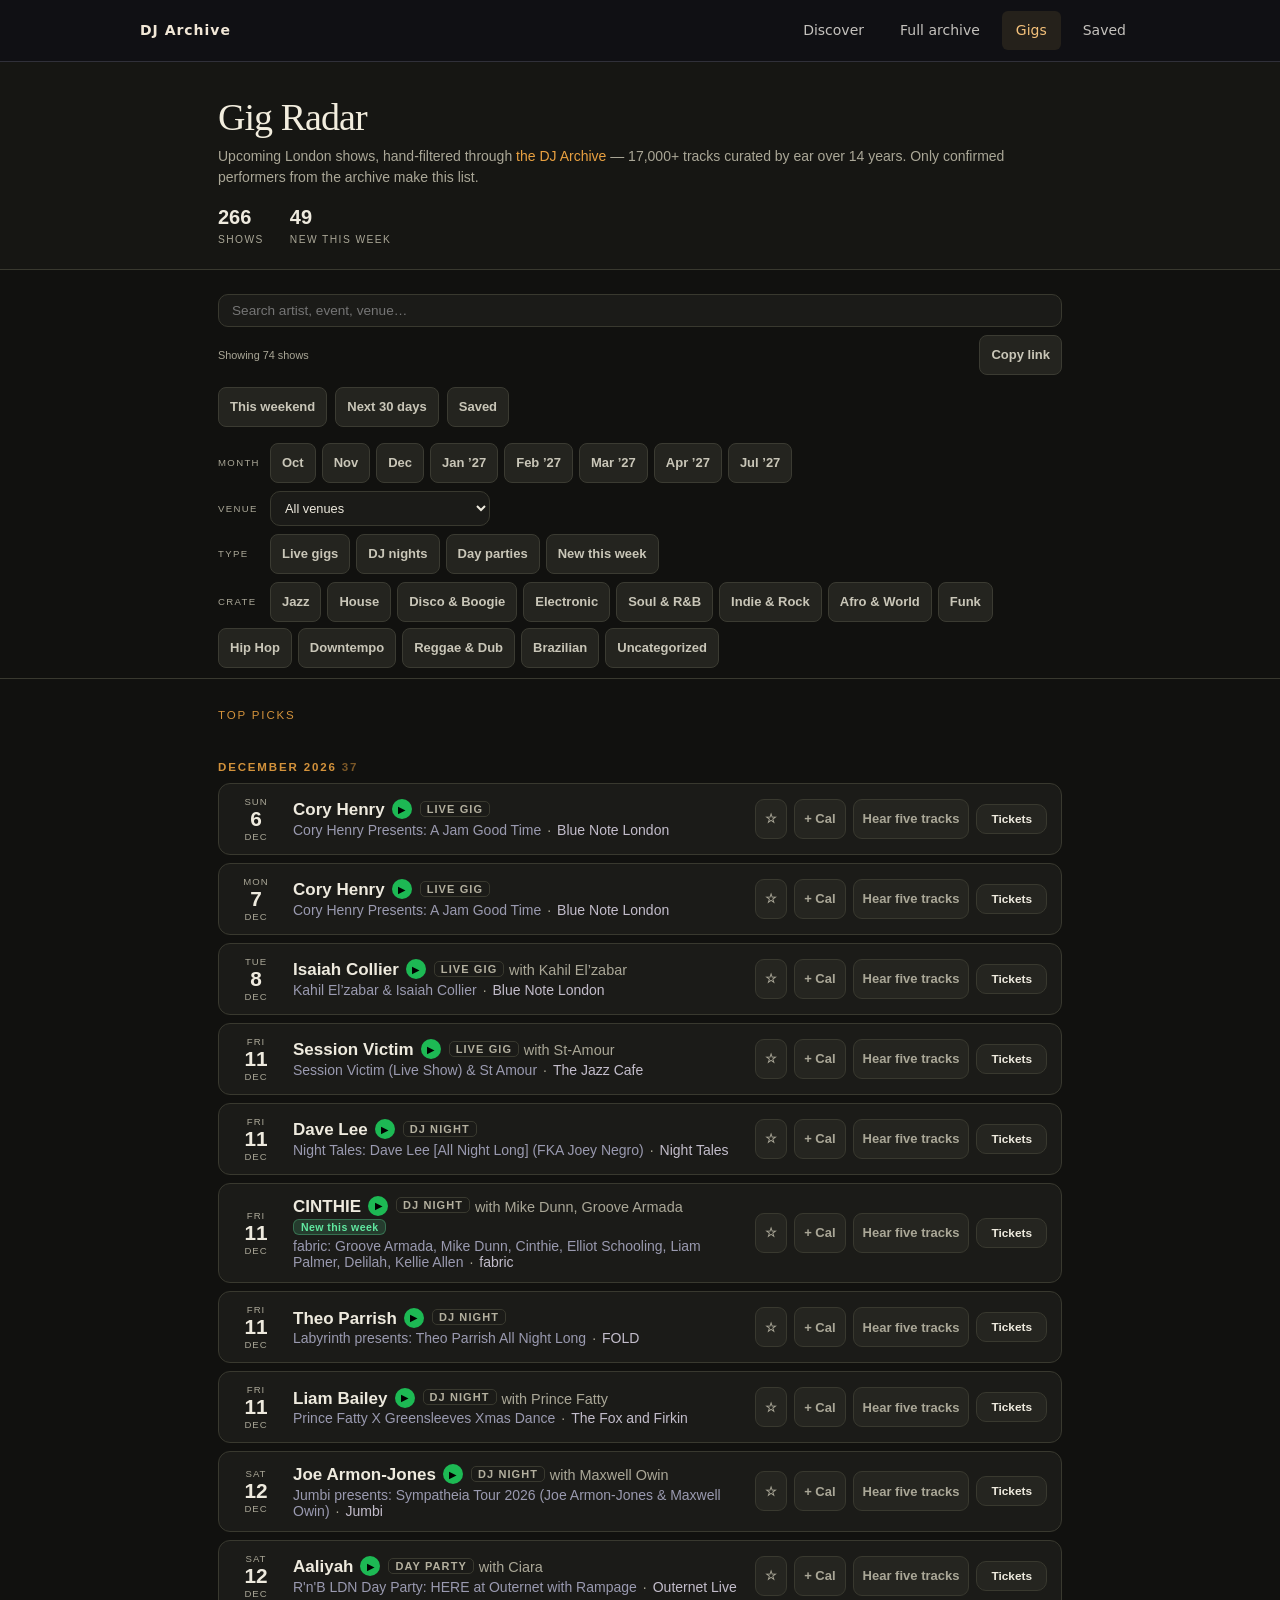
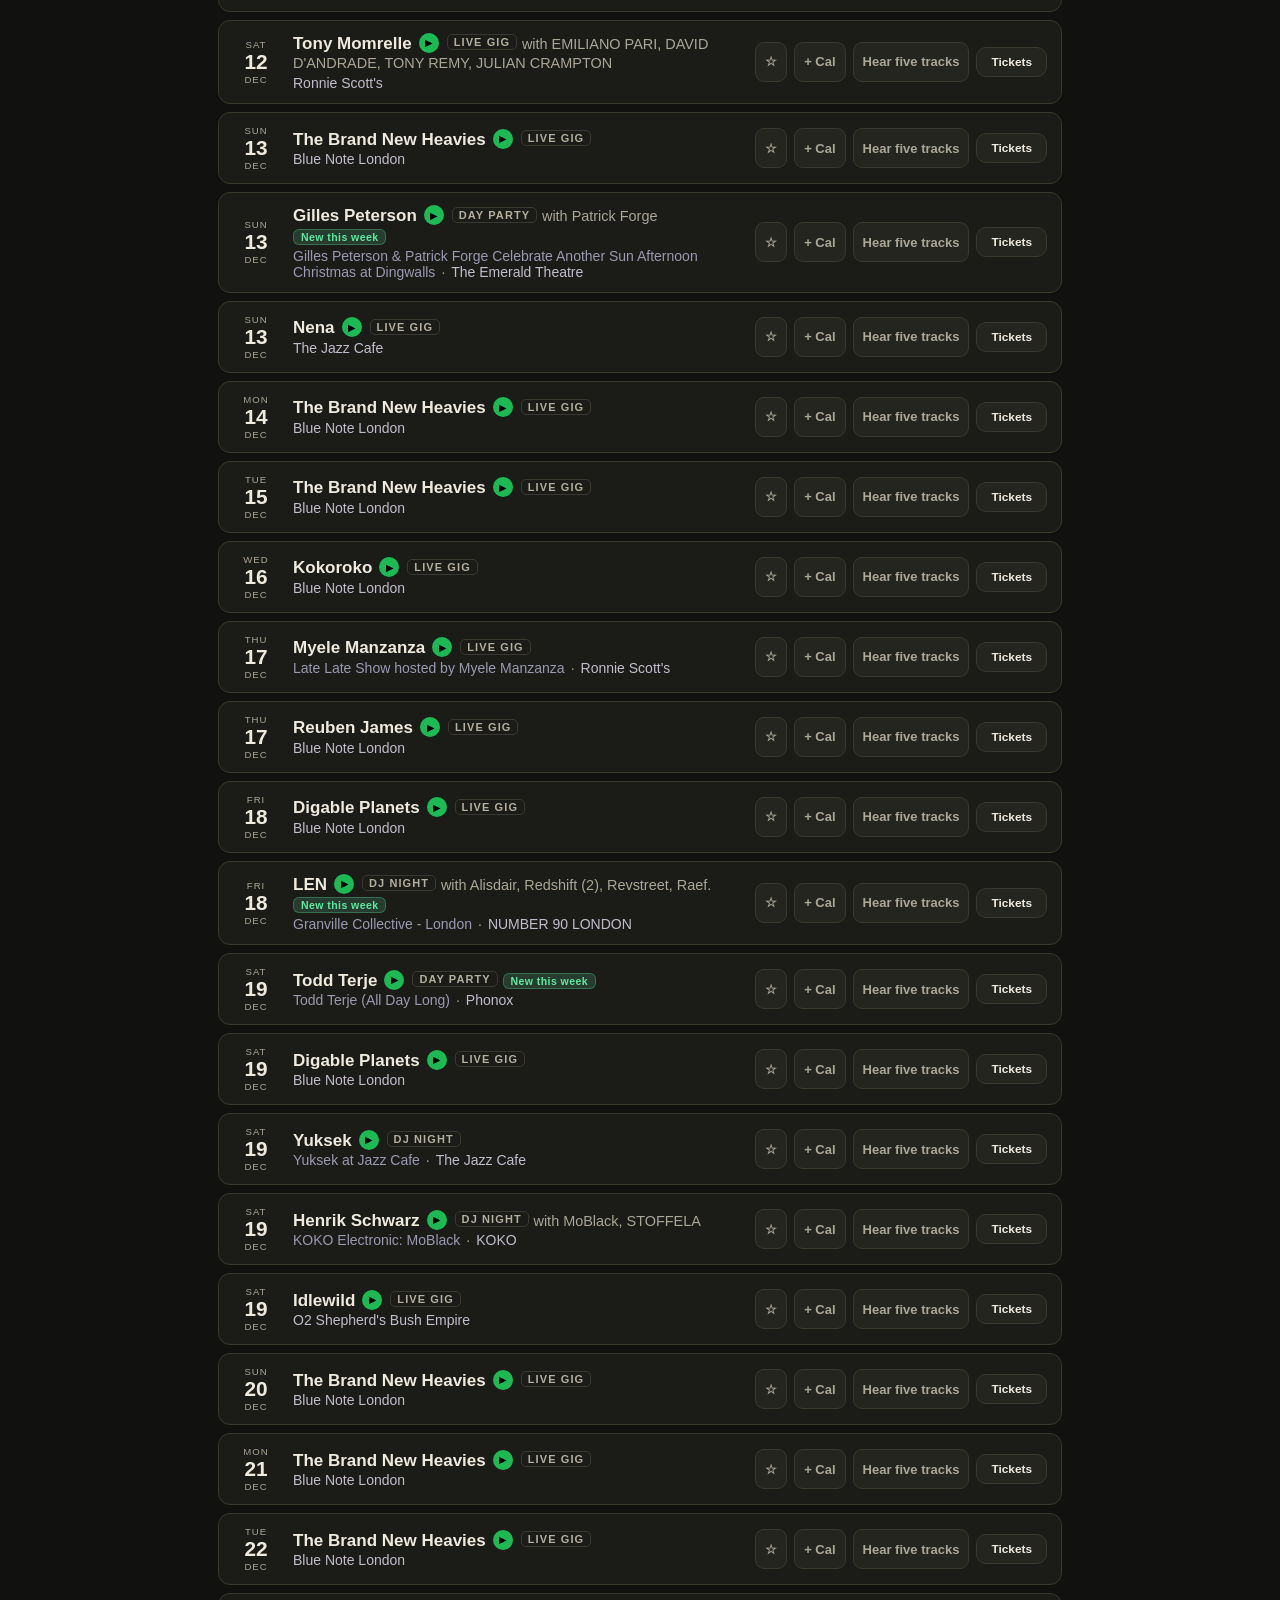
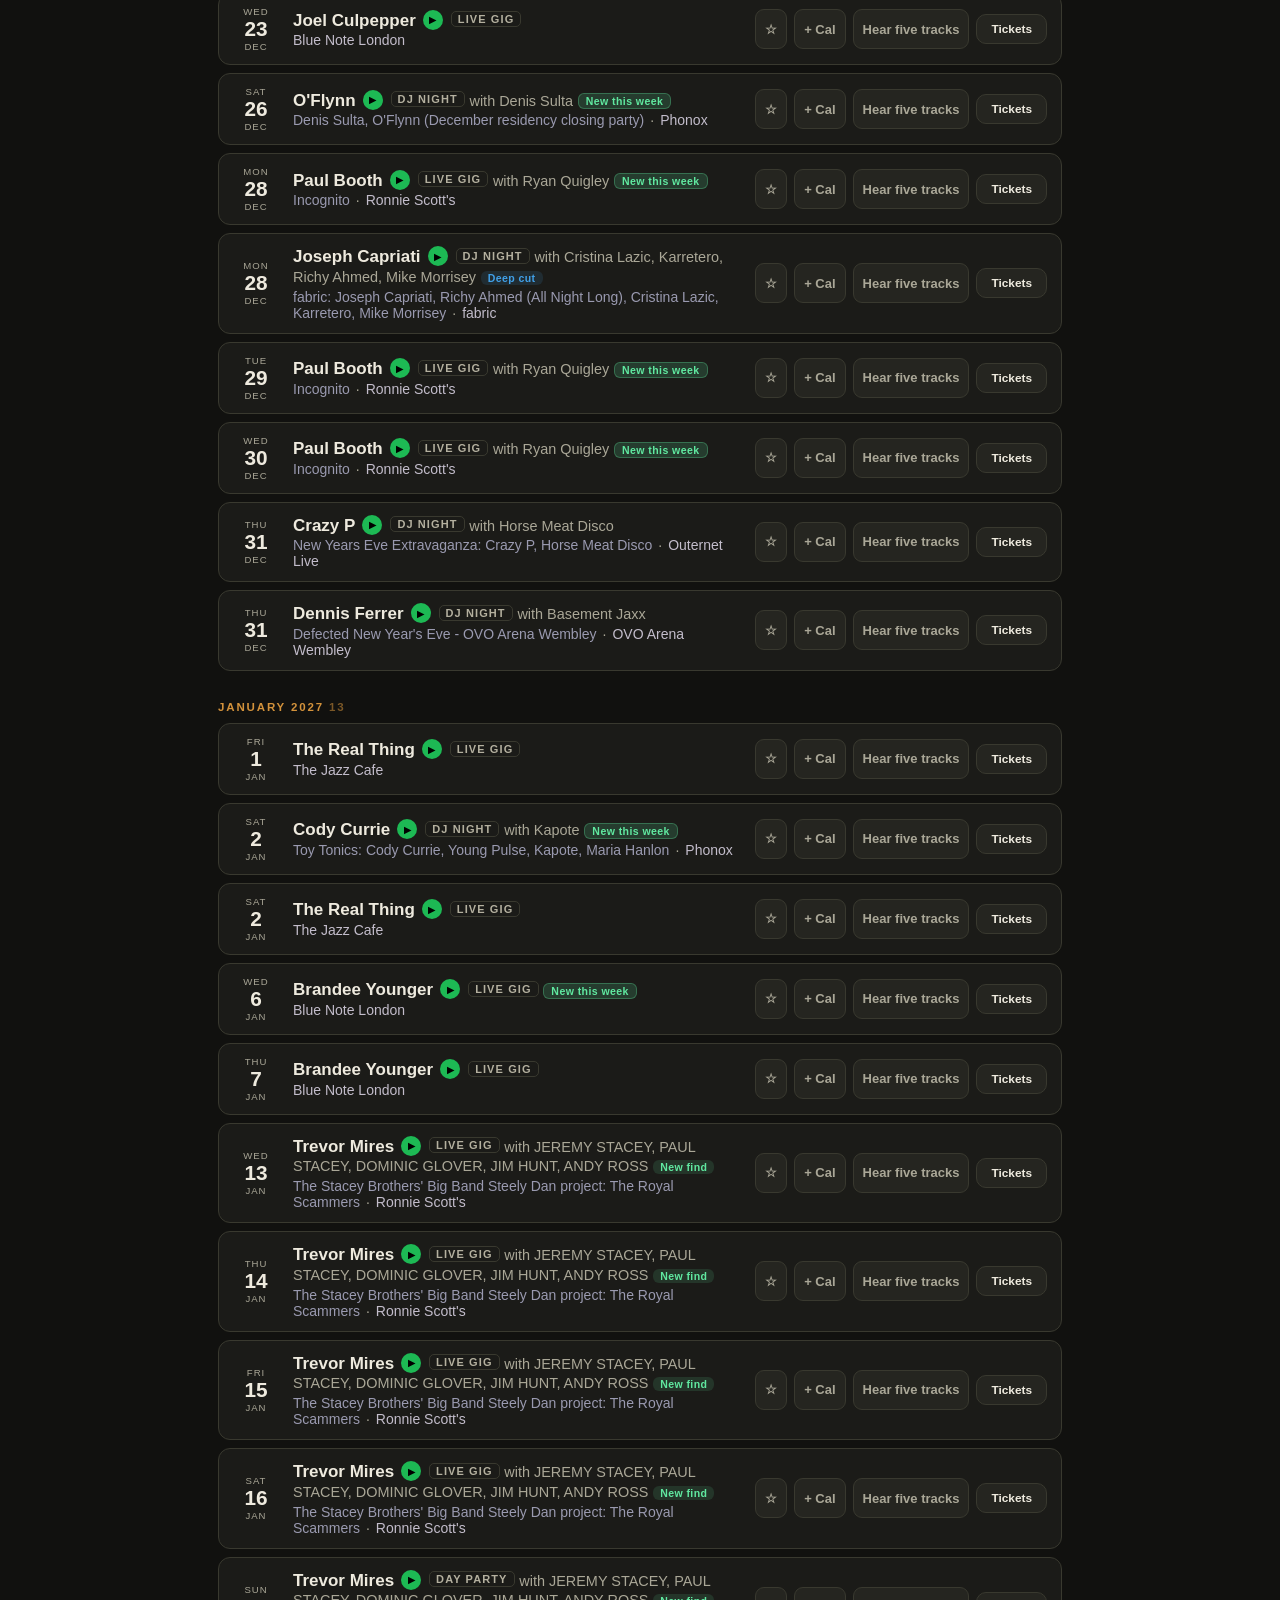
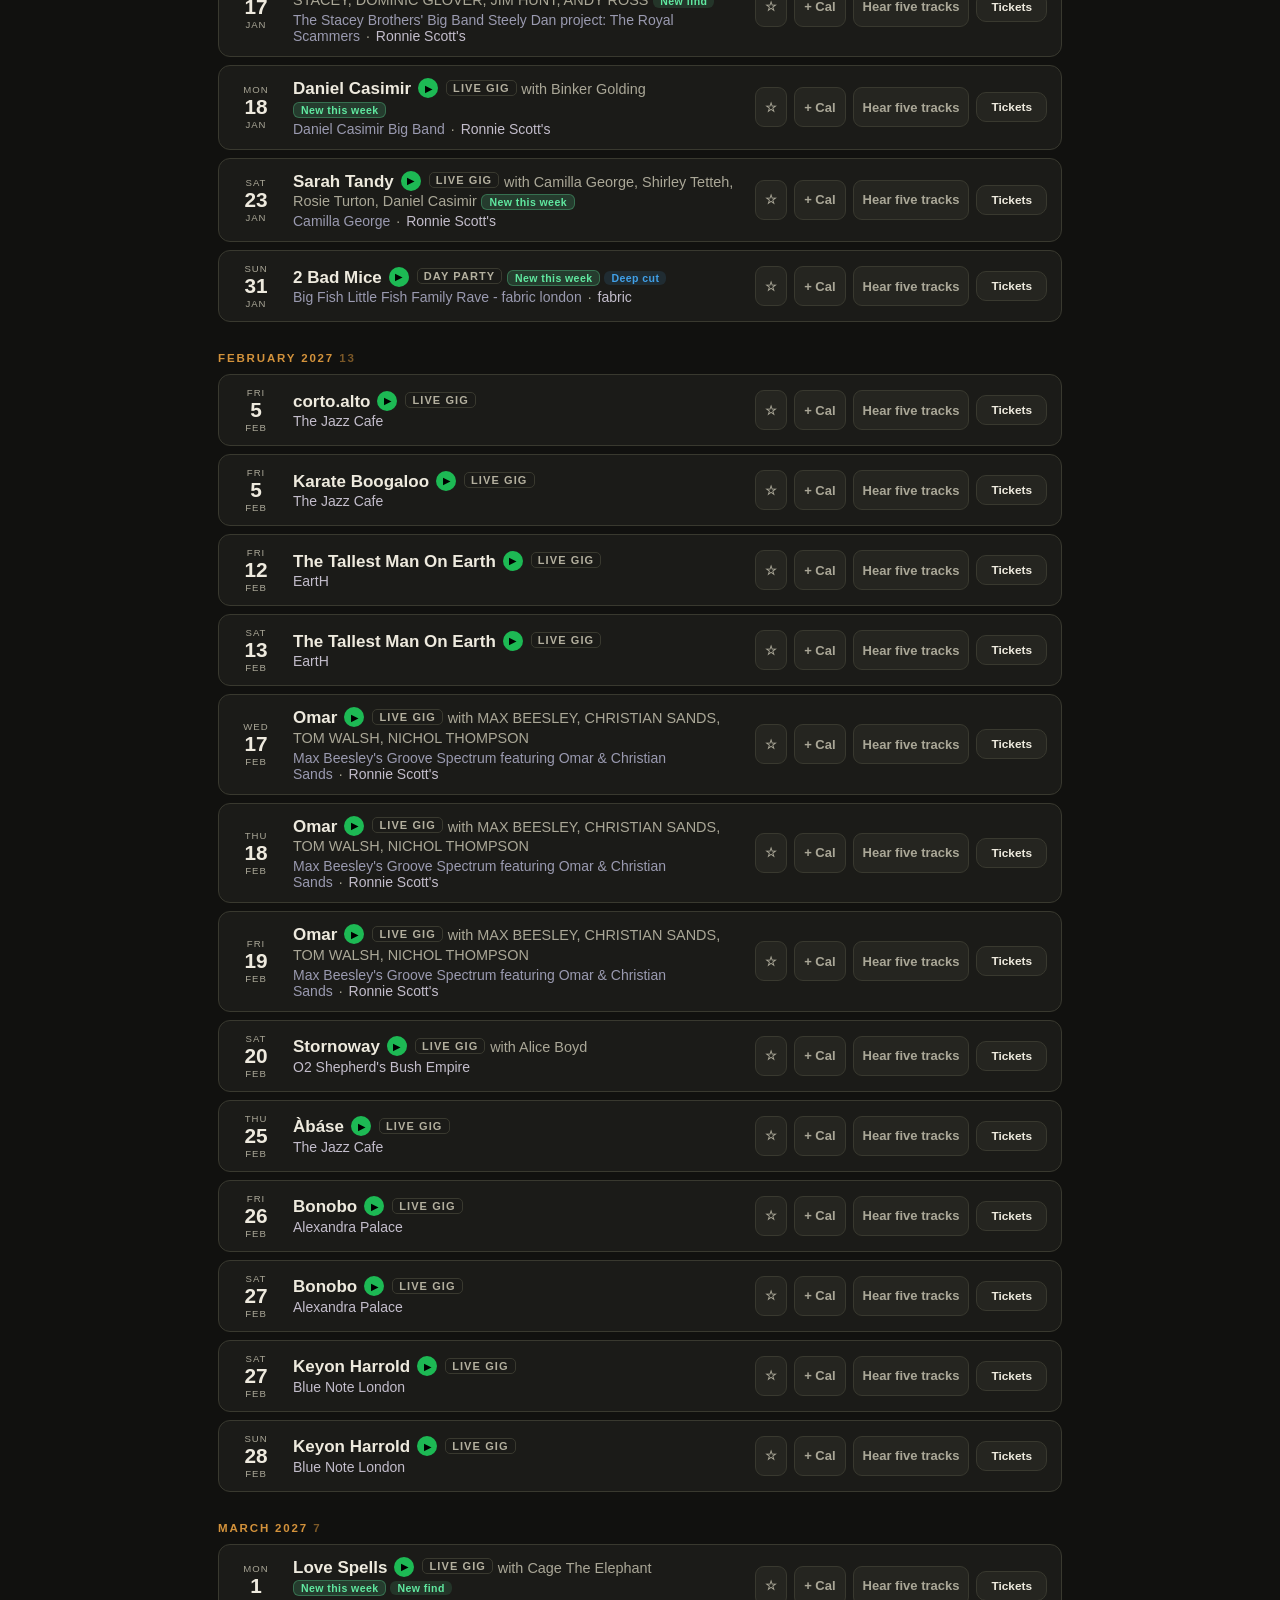
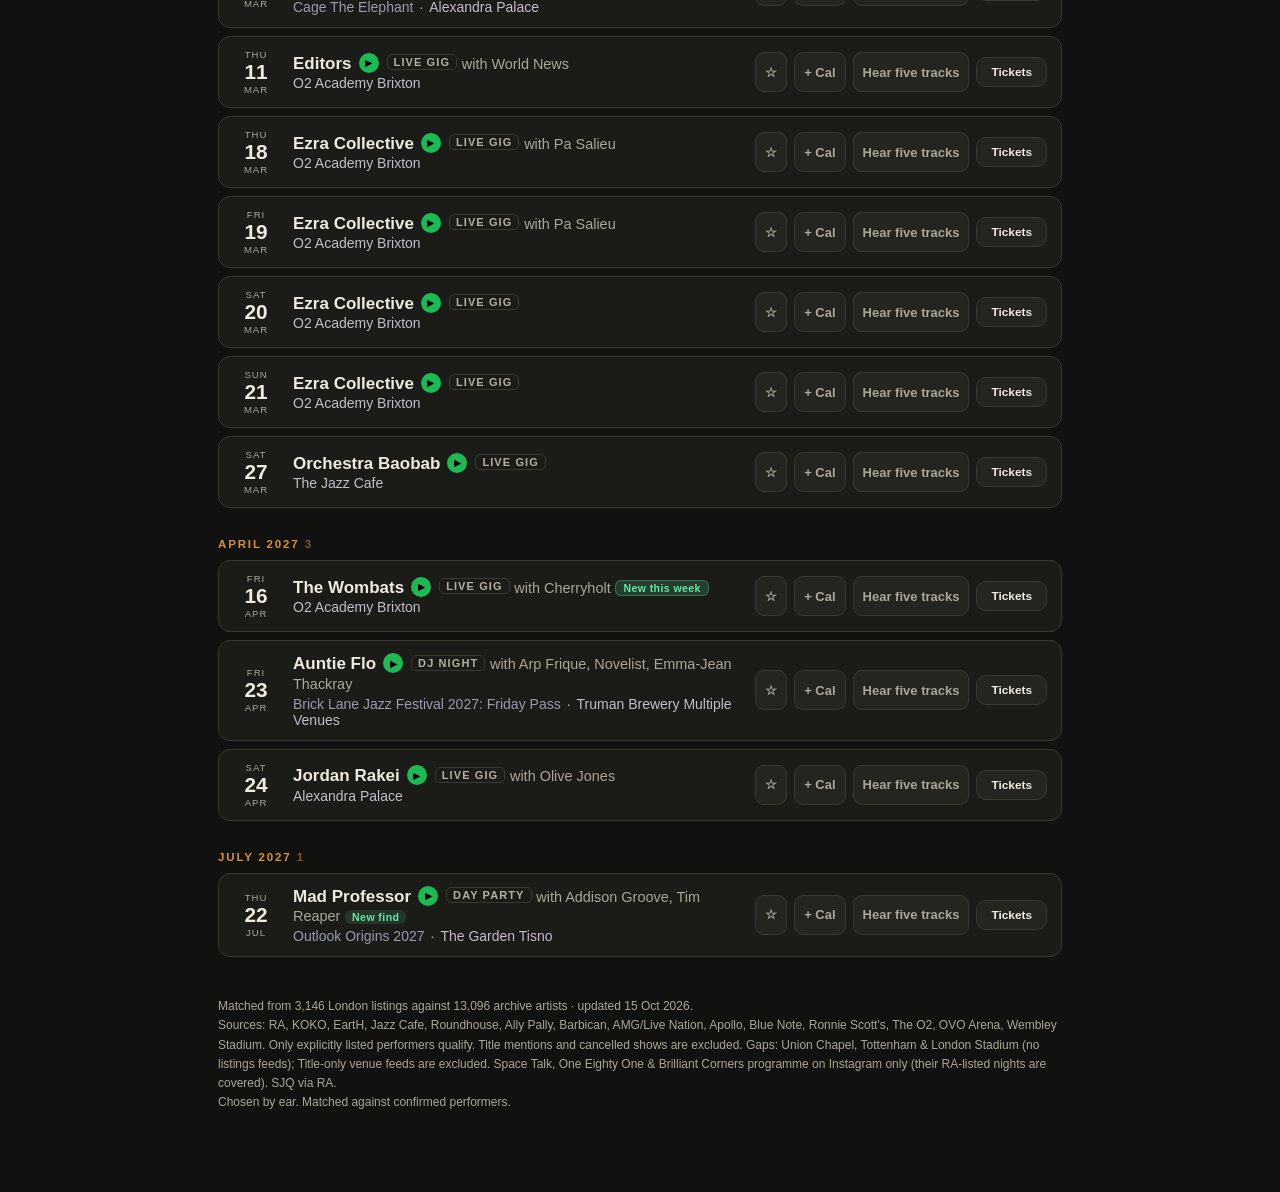
==== commit 0e9f054e: "Gig Radar weekly refresh" ====
--- a/gigs-share.html
+++ b/gigs-share.html
@@ -104,8 +104,8 @@
 <h1>Gig Radar</h1>
 <div class="sub">Upcoming London shows, hand-filtered through <a href="index.html">the DJ Archive</a> — 17,000+ tracks curated by ear over 14 years. Only confirmed performers from the archive make this list.</div>
 <div class="hero-stats">
-<div class="hs"><b>284</b><span>shows</span></div>
-<div class="hs"><b>78</b><span>new this week</span></div>
+<div class="hs"><b>266</b><span>shows</span></div>
+<div class="hs"><b>49</b><span>new this week</span></div>
 </div>
 </div></header>
 <div class="filters"><div class="f-inner">
@@ -114,7 +114,7 @@
 <input id="q" type="search" placeholder="Search artist, event, venue…" autocomplete="off">
 <button class="fc" id="filters-toggle" type="button" aria-expanded="false" aria-controls="filter-more">Filters</button>
 </div>
-<div class="filter-summary"><span id="result-count" role="status" aria-live="polite">Showing 284 shows</span><span><button class="fc" id="copy-link" type="button">Copy link</button><button class="fc" id="clear" type="button">Clear</button></span></div>
+<div class="filter-summary"><span id="result-count" role="status" aria-live="polite">Showing 266 shows</span><span><button class="fc" id="copy-link" type="button">Copy link</button><button class="fc" id="clear" type="button">Clear</button></span></div>
 <div class="f-line quick-when">
 <button class="fc fc-range" data-range="weekend" type="button">This weekend</button>
 <button class="fc fc-range" data-range="30" type="button">Next 30 days</button>
@@ -122,37 +122,28 @@
 </div>
 <div class="f-line"><span class="f-label">Month</span><button class="fc fc-mo" data-mo="2026-10" type="button">Oct</button><button class="fc fc-mo" data-mo="2026-11" type="button">Nov</button><button class="fc fc-mo" data-mo="2026-12" type="button">Dec</button><button class="fc fc-mo" data-mo="2027-01" type="button">Jan ’27</button><button class="fc fc-mo" data-mo="2027-02" type="button">Feb ’27</button><button class="fc fc-mo" data-mo="2027-03" type="button">Mar ’27</button><button class="fc fc-mo" data-mo="2027-04" type="button">Apr ’27</button><button class="fc fc-mo" data-mo="2027-07" type="button">Jul ’27</button></div>
 <div class="filter-more" id="filter-more">
-<div class="f-line"><span class="f-label">Venue</span><label class="visually-hidden" for="venue">Venue</label><select id="venue"><option value="">All venues</option><option value="26 Leake Street">26 Leake Street</option><option value="77">77</option><option value="Alexandra Palace">Alexandra Palace</option><option value="Barbican">Barbican</option><option value="Blue Note London">Blue Note London</option><option value="Bread and Butter">Bread and Butter</option><option value="Bricks">Bricks</option><option value="Brixton Storeys">Brixton Storeys</option><option value="Chelmsford City Racecourse">Chelmsford City Racecourse</option><option value="Club Cheek">Club Cheek</option><option value="Colour Factory">Colour Factory</option><option value="DRUMSHEDS">DRUMSHEDS</option><option value="EartH">EartH</option><option value="EartH Kitchen">EartH Kitchen</option><option value="Electric Brixton">Electric Brixton</option><option value="fabric">fabric</option><option value="Fire &amp; Lightbox">Fire &amp; Lightbox</option><option value="FOLD">FOLD</option><option value="Gaffe">Gaffe</option><option value="Hackney Church">Hackney Church</option><option value="Hootananny Brixton">Hootananny Brixton</option><option value="ICA">ICA</option><option value="Ironworks">Ironworks</option><option value="Jumbi">Jumbi</option><option value="KOKO">KOKO</option><option value="Loft Studios">Loft Studios</option><option value="M.O.T">M.O.T</option><option value="Magazine London">Magazine London</option><option value="Ministry Of Sound">Ministry Of Sound</option><option value="NDR2 Red Room">NDR2 Red Room</option><option value="Night Tales">Night Tales</option><option value="Night Tales Loft">Night Tales Loft</option><option value="Ninety One">Ninety One</option><option value="Notting Hill Arts Club">Notting Hill Arts Club</option><option value="NUMBER 90 LONDON">NUMBER 90 LONDON</option><option value="O2 Academy Brixton">O2 Academy Brixton</option><option value="O2 Forum Kentish Town">O2 Forum Kentish Town</option><option value="O2 Shepherd's Bush Empire">O2 Shepherd's Bush Empire</option><option value="Omeara">Omeara</option><option value="Outernet Live">Outernet Live</option><option value="OVO Arena Wembley">OVO Arena Wembley</option><option value="Palais">Palais</option><option value="Phonox">Phonox</option><option value="radial">radial</option><option value="Rolling Stock">Rolling Stock</option><option value="Ronnie Scott's">Ronnie Scott's</option><option value="Secret Location">Secret Location</option><option value="Soho Mews House">Soho Mews House</option><option value="Space Lounge London">Space Lounge London</option><option value="TBA">TBA</option><option value="The Bedford">The Bedford</option><option value="The Carpet Shop">The Carpet Shop</option><option value="The Cause">The Cause</option><option value="The Eagle">The Eagle</option><option value="The Fox and Firkin">The Fox and Firkin</option><option value="The Garden Tisno">The Garden Tisno</option><option value="The Ivy House">The Ivy House</option><option value="The Jazz Cafe">The Jazz Cafe</option><option value="The Roundhouse">The Roundhouse</option><option value="The Timber Loft">The Timber Loft</option><option value="Tola">Tola</option><option value="Truman Brewery Multiple Venues">Truman Brewery Multiple Venues</option><option value="UNLOCKED">UNLOCKED</option><option value="Village Underground">Village Underground</option><option value="Vittoria Wharf Studio">Vittoria Wharf Studio</option><option value="Wembley Arena">Wembley Arena</option></select></div>
+<div class="f-line"><span class="f-label">Venue</span><label class="visually-hidden" for="venue">Venue</label><select id="venue"><option value="">All venues</option><option value="26 Leake Street">26 Leake Street</option><option value="77">77</option><option value="93 Feet East">93 Feet East</option><option value="Aethos London Shoreditch">Aethos London Shoreditch</option><option value="Alexandra Palace">Alexandra Palace</option><option value="Barbican">Barbican</option><option value="Blue Note London">Blue Note London</option><option value="Bread &amp; Butter Arch">Bread &amp; Butter Arch</option><option value="Bread and Butter">Bread and Butter</option><option value="Bricks">Bricks</option><option value="Brixton Storeys">Brixton Storeys</option><option value="Chelmsford City Racecourse">Chelmsford City Racecourse</option><option value="Club Cheek">Club Cheek</option><option value="Colour Factory">Colour Factory</option><option value="DRUMSHEDS">DRUMSHEDS</option><option value="E1">E1</option><option value="EartH">EartH</option><option value="EartH Kitchen">EartH Kitchen</option><option value="Electric Brixton">Electric Brixton</option><option value="fabric">fabric</option><option value="Fire &amp; Lightbox">Fire &amp; Lightbox</option><option value="FOLD">FOLD</option><option value="Gaffe">Gaffe</option><option value="Grow">Grow</option><option value="Hackney Church">Hackney Church</option><option value="Hootananny Brixton">Hootananny Brixton</option><option value="ICA">ICA</option><option value="Ironworks">Ironworks</option><option value="Jumbi">Jumbi</option><option value="KOKO">KOKO</option><option value="Loft Studios">Loft Studios</option><option value="M.O.T">M.O.T</option><option value="Magazine London">Magazine London</option><option value="Ministry Of Sound">Ministry Of Sound</option><option value="NDR2 Red Room">NDR2 Red Room</option><option value="Night Tales">Night Tales</option><option value="Night Tales Loft">Night Tales Loft</option><option value="Ninety One">Ninety One</option><option value="Notting Hill Arts Club">Notting Hill Arts Club</option><option value="NUMBER 90 LONDON">NUMBER 90 LONDON</option><option value="O2 Academy Brixton">O2 Academy Brixton</option><option value="O2 Forum Kentish Town">O2 Forum Kentish Town</option><option value="O2 Shepherd's Bush Empire">O2 Shepherd's Bush Empire</option><option value="Outernet Live">Outernet Live</option><option value="OVO Arena Wembley">OVO Arena Wembley</option><option value="Palais">Palais</option><option value="Phonox">Phonox</option><option value="Planet Wax">Planet Wax</option><option value="radial">radial</option><option value="Rolling Stock">Rolling Stock</option><option value="Ronnie Scott's">Ronnie Scott's</option><option value="Secret Location">Secret Location</option><option value="Soho Mews House">Soho Mews House</option><option value="Space Lounge London">Space Lounge London</option><option value="TBA">TBA</option><option value="TBA - Secret Location">TBA - Secret Location</option><option value="The Carpet Shop">The Carpet Shop</option><option value="The Cause">The Cause</option><option value="The Eagle">The Eagle</option><option value="The Emerald Theatre">The Emerald Theatre</option><option value="The Fox and Firkin">The Fox and Firkin</option><option value="The Garden Tisno">The Garden Tisno</option><option value="The Ivy House">The Ivy House</option><option value="The Jazz Cafe">The Jazz Cafe</option><option value="The Roundhouse">The Roundhouse</option><option value="The Timber Loft">The Timber Loft</option><option value="Tola">Tola</option><option value="Truman Brewery Multiple Venues">Truman Brewery Multiple Venues</option><option value="UNLOCKED">UNLOCKED</option><option value="Village Underground">Village Underground</option><option value="Vittoria Wharf Studio">Vittoria Wharf Studio</option><option value="Wembley Arena">Wembley Arena</option></select></div>
 <div class="f-line"><span class="f-label">Type</span>
 <button class="fc fc-t" data-t="gig" type="button">Live gigs</button>
 <button class="fc fc-t" data-t="dj" type="button">DJ nights</button>
 <button class="fc fc-t" data-t="day" type="button">Day parties</button>
 <button class="fc" id="fnew" type="button">New this week</button>
 </div>
-<div class="f-line"><span class="f-label">Crate</span><button class="fc fc-c" data-c="Jazz" type="button">Jazz</button><button class="fc fc-c" data-c="House" type="button">House</button><button class="fc fc-c" data-c="Disco &amp; Boogie" type="button">Disco &amp; Boogie</button><button class="fc fc-c" data-c="Electronic" type="button">Electronic</button><button class="fc fc-c" data-c="Soul &amp; R&amp;B" type="button">Soul &amp; R&amp;B</button><button class="fc fc-c" data-c="Indie &amp; Rock" type="button">Indie &amp; Rock</button><button class="fc fc-c" data-c="Afro &amp; World" type="button">Afro &amp; World</button><button class="fc fc-c" data-c="Funk" type="button">Funk</button><button class="fc fc-c" data-c="Hip Hop" type="button">Hip Hop</button><button class="fc fc-c" data-c="Downtempo" type="button">Downtempo</button><button class="fc fc-c" data-c="Reggae &amp; Dub" type="button">Reggae &amp; Dub</button><button class="fc fc-c" data-c="Uncategorized" type="button">Uncategorized</button><button class="fc fc-c" data-c="Brazilian" type="button">Brazilian</button></div>
+<div class="f-line"><span class="f-label">Crate</span><button class="fc fc-c" data-c="Jazz" type="button">Jazz</button><button class="fc fc-c" data-c="House" type="button">House</button><button class="fc fc-c" data-c="Disco &amp; Boogie" type="button">Disco &amp; Boogie</button><button class="fc fc-c" data-c="Electronic" type="button">Electronic</button><button class="fc fc-c" data-c="Soul &amp; R&amp;B" type="button">Soul &amp; R&amp;B</button><button class="fc fc-c" data-c="Indie &amp; Rock" type="button">Indie &amp; Rock</button><button class="fc fc-c" data-c="Afro &amp; World" type="button">Afro &amp; World</button><button class="fc fc-c" data-c="Funk" type="button">Funk</button><button class="fc fc-c" data-c="Hip Hop" type="button">Hip Hop</button><button class="fc fc-c" data-c="Downtempo" type="button">Downtempo</button><button class="fc fc-c" data-c="Reggae &amp; Dub" type="button">Reggae &amp; Dub</button><button class="fc fc-c" data-c="Brazilian" type="button">Brazilian</button><button class="fc fc-c" data-c="Uncategorized" type="button">Uncategorized</button></div>
 </div>
 </div></div>
 <div class="wrap">
 <div id="picks-w"><div class="eyebrow">Top picks</div>
 <div class="grid">
-<div class="card" data-v="FOLD" data-mo="2026-10" data-c="House" data-t="dj" data-n="0" data-d="2026-10-10" data-key="2026-10-10|Shy One|FOLD" data-title="Neighbourhood - Andy Martin, Benny Rodrigues, D-Leria, Decoder, Gonno, OK Williams, Shy One…" data-artist="Shy One" data-url="https://ra.co/events/2426235" data-s="shy one andy martin benny rodrigues d-leria decoder dj hi-c gonno hasvat informant huey mnemonic josh caffé mike starr mister willis ok williams tasha shy one neighbourhood - andy martin, benny rodrigues, d-leria, decoder, gonno, ok williams, shy one… fold">
-  <a class="card-cover" href="https://ra.co/events/2426235" target="_blank" rel="noopener" aria-label="Tickets: Shy One"></a>
-  <div class="card-top"><span class="card-date">SAT 10 OCT</span><span class="card-type">DJ night</span></div>
-  <div class="card-artist"><a class="a-link" href="index.html#find=Shy One" onclick="try{localStorage.setItem('gr_find',this.dataset.a)}catch(e){}" data-a="Shy One" title="See them in the archive">Shy One</a><a class="sp-link" href="https://open.spotify.com/search/Shy One" target="_blank" rel="noopener" title="Open in Spotify">&#9654;</a></div>
-  <div class="card-event">Neighbourhood - Andy Martin, Benny Rodrigues, D-Leria, Decoder, Gonno, OK Williams, Shy One…</div>
-  <div class="card-venue">FOLD</div>
+<div class="card" data-v="Hootananny Brixton" data-mo="2026-10" data-c="House" data-t="dj" data-n="0" data-d="2026-10-24" data-key="2026-10-24|Atjazz|Hootananny Brixton" data-title="Atjazz B2B Sean McCabe, Groove Assassin + South Beach Recycling" data-artist="Atjazz" data-url="https://ra.co/events/2541558" data-s="atjazz sean mccabe atjazz sean mccabe groove assassin atjazz b2b sean mccabe, groove assassin + south beach recycling hootananny brixton">
+  <a class="card-cover" href="https://ra.co/events/2541558" target="_blank" rel="noopener" aria-label="Tickets: Atjazz"></a>
+  <div class="card-top"><span class="card-date">SAT 24 OCT</span><span class="card-type">DJ night</span></div>
+  <div class="card-artist"><a class="a-link" href="index.html#find=Atjazz" onclick="try{localStorage.setItem('gr_find',this.dataset.a)}catch(e){}" data-a="Atjazz" title="See them in the archive">Atjazz</a><a class="sp-link" href="https://open.spotify.com/search/Atjazz" target="_blank" rel="noopener" title="Open in Spotify">&#9654;</a></div>
+  <div class="card-event">Atjazz B2B Sean McCabe, Groove Assassin + South Beach Recycling</div>
+  <div class="card-venue">Hootananny Brixton</div>
   <div class="badges"></div>
-  <div class="why">16 archive tracks · House</div>
-  <div class="card-actions"><button class="mini-action save-btn" type="button" aria-label="Save Shy One" aria-pressed="false" title="Save">☆</button><button class="mini-action cal-btn" type="button" aria-label="Add Shy One to calendar" title="Add to calendar">+ Cal</button><a class="mini-action" href="index.html?hear=Shy%20One">Hear five tracks</a><a class="mini-action" href="https://ra.co/events/2426235" target="_blank" rel="noopener">Tickets</a></div>
-</div><div class="card" data-v="Night Tales" data-mo="2026-10" data-c="House" data-t="dj" data-n="0" data-d="2026-10-10" data-key="2026-10-10|musclecars|Night Tales" data-title="Night Tales: MUSCLECARS &amp; Suze Ijó" data-artist="musclecars" data-url="https://ra.co/events/2495668" data-s="musclecars musclecars suze ijó night tales: musclecars &amp; suze ijó night tales">
-  <a class="card-cover" href="https://ra.co/events/2495668" target="_blank" rel="noopener" aria-label="Tickets: musclecars"></a>
-  <div class="card-top"><span class="card-date">SAT 10 OCT</span><span class="card-type">DJ night</span></div>
-  <div class="card-artist"><a class="a-link" href="index.html#find=musclecars" onclick="try{localStorage.setItem('gr_find',this.dataset.a)}catch(e){}" data-a="musclecars" title="See them in the archive">musclecars</a><a class="sp-link" href="https://open.spotify.com/search/musclecars" target="_blank" rel="noopener" title="Open in Spotify">&#9654;</a></div>
-  <div class="card-event">Night Tales: MUSCLECARS &amp; Suze Ijó</div>
-  <div class="card-venue">Night Tales</div>
-  <div class="badges"></div>
-  <div class="why">27 archive tracks · House</div>
-  <div class="card-actions"><button class="mini-action save-btn" type="button" aria-label="Save musclecars" aria-pressed="false" title="Save">☆</button><button class="mini-action cal-btn" type="button" aria-label="Add musclecars to calendar" title="Add to calendar">+ Cal</button><a class="mini-action" href="index.html?hear=musclecars">Hear five tracks</a><a class="mini-action" href="https://ra.co/events/2495668" target="_blank" rel="noopener">Tickets</a></div>
+  <div class="why">22 archive tracks · House</div>
+  <div class="card-actions"><button class="mini-action save-btn" type="button" aria-label="Save Atjazz" aria-pressed="false" title="Save">☆</button><button class="mini-action cal-btn" type="button" aria-label="Add Atjazz to calendar" title="Add to calendar">+ Cal</button><a class="mini-action" href="index.html?hear=Atjazz">Hear five tracks</a><a class="mini-action" href="https://ra.co/events/2541558" target="_blank" rel="noopener">Tickets</a></div>
 </div><div class="card" data-v="Blue Note London" data-mo="2026-11" data-c="Soul &amp; R&amp;B" data-t="gig" data-n="0" data-d="2026-11-05" data-key="2026-11-05|Yazmin Lacey|Blue Note London" data-title="Yazmin Lacey" data-artist="Yazmin Lacey" data-url="https://www.bluenotejazz.com/london/tm-event/yazmin-lacey/" data-s="yazmin lacey yazmin lacey yazmin lacey blue note london">
   <a class="card-cover" href="https://www.bluenotejazz.com/london/tm-event/yazmin-lacey/" target="_blank" rel="noopener" aria-label="Tickets: Yazmin Lacey"></a>
   <div class="card-top"><span class="card-date">THU 5 NOV</span><span class="card-type">Live gig</span></div>
@@ -162,207 +153,18 @@
   <div class="badges"></div>
   <div class="why">27 archive tracks · Soul & R&B</div>
   <div class="card-actions"><button class="mini-action save-btn" type="button" aria-label="Save Yazmin Lacey" aria-pressed="false" title="Save">☆</button><button class="mini-action cal-btn" type="button" aria-label="Add Yazmin Lacey to calendar" title="Add to calendar">+ Cal</button><a class="mini-action" href="index.html?hear=Yazmin%20Lacey">Hear five tracks</a><a class="mini-action" href="https://www.bluenotejazz.com/london/tm-event/yazmin-lacey/" target="_blank" rel="noopener">Tickets</a></div>
+</div><div class="card" data-v="DRUMSHEDS" data-mo="2026-11" data-c="House" data-t="dj" data-n="1" data-d="2026-11-13" data-key="2026-11-13|Ron Trent|DRUMSHEDS" data-title="La Discothèque with Purple Disco Machine, Folamour, Dan Shake, Ron Trent, Jayda G" data-artist="Ron Trent" data-url="https://ra.co/events/2496919" data-s="ron trent purple disco machine daisybelle dan shake jayda g folamour purple disco machine folamour daisybelle dj paulette dombresky dan shake heléna star jayda g jennifer loveless ron trent siggy tarzsa la discothèque with purple disco machine, folamour, dan shake, ron trent, jayda g drumsheds">
+  <a class="card-cover" href="https://ra.co/events/2496919" target="_blank" rel="noopener" aria-label="Tickets: Ron Trent"></a>
+  <div class="card-top"><span class="card-date">FRI 13 NOV</span><span class="card-type">DJ night</span></div>
+  <div class="card-artist"><a class="a-link" href="index.html#find=Ron Trent" onclick="try{localStorage.setItem('gr_find',this.dataset.a)}catch(e){}" data-a="Ron Trent" title="See them in the archive">Ron Trent</a><a class="sp-link" href="https://open.spotify.com/search/Ron Trent" target="_blank" rel="noopener" title="Open in Spotify">&#9654;</a></div>
+  <div class="card-event">La Discothèque with Purple Disco Machine, Folamour, Dan Shake, Ron Trent, Jayda G</div>
+  <div class="card-venue">DRUMSHEDS</div>
+  <div class="badges"><span class="bdg bdg-just">New this week</span></div>
+  <div class="why">18 archive tracks · House</div>
+  <div class="card-actions"><button class="mini-action save-btn" type="button" aria-label="Save Ron Trent" aria-pressed="false" title="Save">☆</button><button class="mini-action cal-btn" type="button" aria-label="Add Ron Trent to calendar" title="Add to calendar">+ Cal</button><a class="mini-action" href="index.html?hear=Ron%20Trent">Hear five tracks</a><a class="mini-action" href="https://ra.co/events/2496919" target="_blank" rel="noopener">Tickets</a></div>
 </div>
 </div></div>
-<h2 class="mh" data-mo="2026-10">October 2026 <span class="mh-n">108</span></h2>
-<div class="row" data-v="O2 Shepherd's Bush Empire" data-mo="2026-10" data-c="Indie &amp; Rock" data-t="gig" data-n="0" data-d="2026-10-08" data-key="2026-10-08|Band Of Horses|O2 Shepherd's Bush Empire" data-title="An Evening With Band of Horses: Celebrating 20 Years of Everything All The Time" data-artist="Band Of Horses" data-url="https://www.academymusicgroup.com/o2shepherdsbushempire/events/band-of-horses-tickets-ae2310" data-s="band of horses band of horses an evening with band of horses: celebrating 20 years of everything all the time o2 shepherd's bush empire">
-  <div class="r-date"><span class="r-dow">THU</span><span class="r-day">8</span><span class="r-mon">OCT</span></div>
-  <div class="r-main">
-    <div class="r-artist"><a class="a-link" href="index.html#find=Band Of Horses" onclick="try{localStorage.setItem('gr_find',this.dataset.a)}catch(e){}" data-a="Band Of Horses" title="See them in the archive">Band Of Horses</a><a class="sp-link" href="https://open.spotify.com/search/Band Of Horses" target="_blank" rel="noopener" title="Open in Spotify">&#9654;</a><span class="r-type">Live gig</span> </div>
-    <div class="r-sub"><span class="ev-title">An Evening With Band of Horses: Celebrating 20 Years of Everything All The Time</span><span class="dot">·</span><span class="r-venue">O2 Shepherd's Bush Empire</span></div>
-
-  </div>
-  <div class="row-actions"><button class="mini-action save-btn" type="button" aria-label="Save Band Of Horses" aria-pressed="false" title="Save">☆</button><button class="mini-action cal-btn" type="button" aria-label="Add Band Of Horses to calendar" title="Add to calendar">+ Cal</button><a class="mini-action" href="index.html?hear=Band%20Of%20Horses">Hear five tracks</a><a class="tix" href="https://www.academymusicgroup.com/o2shepherdsbushempire/events/band-of-horses-tickets-ae2310" target="_blank" rel="noopener">Tickets</a></div>
-</div>
-<div class="row" data-v="Night Tales Loft" data-mo="2026-10" data-c="Disco &amp; Boogie" data-t="dj" data-n="0" data-d="2026-10-09" data-key="2026-10-09|Dam Swindle|Night Tales Loft" data-title="NT's Loft: Dam Swindle" data-artist="Dam Swindle" data-url="https://ra.co/events/2496793" data-s="dam swindle dam swindle nt's loft: dam swindle night tales loft">
-  <div class="r-date"><span class="r-dow">FRI</span><span class="r-day">9</span><span class="r-mon">OCT</span></div>
-  <div class="r-main">
-    <div class="r-artist"><a class="a-link" href="index.html#find=Dam Swindle" onclick="try{localStorage.setItem('gr_find',this.dataset.a)}catch(e){}" data-a="Dam Swindle" title="See them in the archive">Dam Swindle</a><a class="sp-link" href="https://open.spotify.com/search/Dam Swindle" target="_blank" rel="noopener" title="Open in Spotify">&#9654;</a><span class="r-type">DJ night</span> </div>
-    <div class="r-sub"><span class="ev-title">NT's Loft: Dam Swindle</span><span class="dot">·</span><span class="r-venue">Night Tales Loft</span></div>
-
-  </div>
-  <div class="row-actions"><button class="mini-action save-btn" type="button" aria-label="Save Dam Swindle" aria-pressed="false" title="Save">☆</button><button class="mini-action cal-btn" type="button" aria-label="Add Dam Swindle to calendar" title="Add to calendar">+ Cal</button><a class="mini-action" href="index.html?hear=Dam%20Swindle">Hear five tracks</a><a class="tix" href="https://ra.co/events/2496793" target="_blank" rel="noopener">Tickets</a></div>
-</div>
-<div class="row" data-v="Palais" data-mo="2026-10" data-c="House" data-t="dj" data-n="0" data-d="2026-10-09" data-key="2026-10-09|Alex Kassian|Palais" data-title="Origins x Small Talk: Alex Kassian &amp; Sinéad" data-artist="Alex Kassian" data-url="https://ra.co/events/2517502" data-s="alex kassian alex kassian sinéad origins x small talk: alex kassian &amp; sinéad palais">
-  <div class="r-date"><span class="r-dow">FRI</span><span class="r-day">9</span><span class="r-mon">OCT</span></div>
-  <div class="r-main">
-    <div class="r-artist"><a class="a-link" href="index.html#find=Alex Kassian" onclick="try{localStorage.setItem('gr_find',this.dataset.a)}catch(e){}" data-a="Alex Kassian" title="See them in the archive">Alex Kassian</a><a class="sp-link" href="https://open.spotify.com/search/Alex Kassian" target="_blank" rel="noopener" title="Open in Spotify">&#9654;</a><span class="r-type">DJ night</span> <span class="also">with Sinéad</span> </div>
-    <div class="r-sub"><span class="ev-title">Origins x Small Talk: Alex Kassian &amp; Sinéad</span><span class="dot">·</span><span class="r-venue">Palais</span></div>
-
-  </div>
-  <div class="row-actions"><button class="mini-action save-btn" type="button" aria-label="Save Alex Kassian" aria-pressed="false" title="Save">☆</button><button class="mini-action cal-btn" type="button" aria-label="Add Alex Kassian to calendar" title="Add to calendar">+ Cal</button><a class="mini-action" href="index.html?hear=Alex%20Kassian">Hear five tracks</a><a class="tix" href="https://ra.co/events/2517502" target="_blank" rel="noopener">Tickets</a></div>
-</div>
-<div class="row" data-v="Night Tales" data-mo="2026-10" data-c="Disco &amp; Boogie" data-t="dj" data-n="0" data-d="2026-10-09" data-key="2026-10-09|Luke Una|Night Tales" data-title="Night Tales: Luke Una &amp; Make A Dance - The 'É Soul Cultura' Residency [4 Fridays In October]" data-artist="Luke Una" data-url="https://ra.co/events/2500962" data-s="luke una luke una make a dance night tales: luke una &amp; make a dance - the 'é soul cultura' residency [4 fridays in october] night tales">
-  <div class="r-date"><span class="r-dow">FRI</span><span class="r-day">9</span><span class="r-mon">OCT</span></div>
-  <div class="r-main">
-    <div class="r-artist"><a class="a-link" href="index.html#find=Luke Una" onclick="try{localStorage.setItem('gr_find',this.dataset.a)}catch(e){}" data-a="Luke Una" title="See them in the archive">Luke Una</a><a class="sp-link" href="https://open.spotify.com/search/Luke Una" target="_blank" rel="noopener" title="Open in Spotify">&#9654;</a><span class="r-type">DJ night</span> <span class="also">with Make A Dance</span> </div>
-    <div class="r-sub"><span class="ev-title">Night Tales: Luke Una &amp; Make A Dance - The 'É Soul Cultura' Residency [4 Fridays In October]</span><span class="dot">·</span><span class="r-venue">Night Tales</span></div>
-
-  </div>
-  <div class="row-actions"><button class="mini-action save-btn" type="button" aria-label="Save Luke Una" aria-pressed="false" title="Save">☆</button><button class="mini-action cal-btn" type="button" aria-label="Add Luke Una to calendar" title="Add to calendar">+ Cal</button><a class="mini-action" href="index.html?hear=Luke%20Una">Hear five tracks</a><a class="tix" href="https://ra.co/events/2500962" target="_blank" rel="noopener">Tickets</a></div>
-</div>
-<div class="row" data-v="The Fox and Firkin" data-mo="2026-10" data-c="Disco &amp; Boogie" data-t="dj" data-n="0" data-d="2026-10-09" data-key="2026-10-09|Faze Action|The Fox and Firkin" data-title="Faze Action" data-artist="Faze Action" data-url="https://ra.co/events/2469324" data-s="faze action faze action faze action the fox and firkin">
-  <div class="r-date"><span class="r-dow">FRI</span><span class="r-day">9</span><span class="r-mon">OCT</span></div>
-  <div class="r-main">
-    <div class="r-artist"><a class="a-link" href="index.html#find=Faze Action" onclick="try{localStorage.setItem('gr_find',this.dataset.a)}catch(e){}" data-a="Faze Action" title="See them in the archive">Faze Action</a><a class="sp-link" href="https://open.spotify.com/search/Faze Action" target="_blank" rel="noopener" title="Open in Spotify">&#9654;</a><span class="r-type">DJ night</span> </div>
-    <div class="r-sub"><span class="r-venue">The Fox and Firkin</span></div>
-
-  </div>
-  <div class="row-actions"><button class="mini-action save-btn" type="button" aria-label="Save Faze Action" aria-pressed="false" title="Save">☆</button><button class="mini-action cal-btn" type="button" aria-label="Add Faze Action to calendar" title="Add to calendar">+ Cal</button><a class="mini-action" href="index.html?hear=Faze%20Action">Hear five tracks</a><a class="tix" href="https://ra.co/events/2469324" target="_blank" rel="noopener">Tickets</a></div>
-</div>
-<div class="row" data-v="Phonox" data-mo="2026-10" data-c="Funk" data-t="dj" data-n="0" data-d="2026-10-09" data-key="2026-10-09|Wallace|Phonox" data-title="Anish Kumar, Wallace: 4 Fridays at Phonox (9th Oct)" data-artist="Wallace" data-url="https://ra.co/events/2429305" data-s="wallace anish kumar wallace anish kumar, wallace: 4 fridays at phonox (9th oct) phonox">
-  <div class="r-date"><span class="r-dow">FRI</span><span class="r-day">9</span><span class="r-mon">OCT</span></div>
-  <div class="r-main">
-    <div class="r-artist"><a class="a-link" href="index.html#find=Wallace" onclick="try{localStorage.setItem('gr_find',this.dataset.a)}catch(e){}" data-a="Wallace" title="See them in the archive">Wallace</a><a class="sp-link" href="https://open.spotify.com/search/Wallace" target="_blank" rel="noopener" title="Open in Spotify">&#9654;</a><span class="r-type">DJ night</span> <span class="also">with Anish Kumar</span> </div>
-    <div class="r-sub"><span class="ev-title">Anish Kumar, Wallace: 4 Fridays at Phonox (9th Oct)</span><span class="dot">·</span><span class="r-venue">Phonox</span></div>
-
-  </div>
-  <div class="row-actions"><button class="mini-action save-btn" type="button" aria-label="Save Wallace" aria-pressed="false" title="Save">☆</button><button class="mini-action cal-btn" type="button" aria-label="Add Wallace to calendar" title="Add to calendar">+ Cal</button><a class="mini-action" href="index.html?hear=Wallace">Hear five tracks</a><a class="tix" href="https://ra.co/events/2429305" target="_blank" rel="noopener">Tickets</a></div>
-</div>
-<div class="row" data-v="FOLD" data-mo="2026-10" data-c="House" data-t="dj" data-n="0" data-d="2026-10-10" data-key="2026-10-10|Shy One|FOLD" data-title="Neighbourhood - Andy Martin, Benny Rodrigues, D-Leria, Decoder, Gonno, OK Williams, Shy One…" data-artist="Shy One" data-url="https://ra.co/events/2426235" data-s="shy one andy martin benny rodrigues d-leria decoder dj hi-c gonno hasvat informant huey mnemonic josh caffé mike starr mister willis ok williams tasha shy one neighbourhood - andy martin, benny rodrigues, d-leria, decoder, gonno, ok williams, shy one… fold">
-  <div class="r-date"><span class="r-dow">SAT</span><span class="r-day">10</span><span class="r-mon">OCT</span></div>
-  <div class="r-main">
-    <div class="r-artist"><a class="a-link" href="index.html#find=Shy One" onclick="try{localStorage.setItem('gr_find',this.dataset.a)}catch(e){}" data-a="Shy One" title="See them in the archive">Shy One</a><a class="sp-link" href="https://open.spotify.com/search/Shy One" target="_blank" rel="noopener" title="Open in Spotify">&#9654;</a><span class="r-type">DJ night</span> <span class="also">with Andy Martin, Benny Rodrigues, D-Leria, Decoder</span> </div>
-    <div class="r-sub"><span class="ev-title">Neighbourhood - Andy Martin, Benny Rodrigues, D-Leria, Decoder, Gonno, OK Williams, Shy One…</span><span class="dot">·</span><span class="r-venue">FOLD</span></div>
-
-  </div>
-  <div class="row-actions"><button class="mini-action save-btn" type="button" aria-label="Save Shy One" aria-pressed="false" title="Save">☆</button><button class="mini-action cal-btn" type="button" aria-label="Add Shy One to calendar" title="Add to calendar">+ Cal</button><a class="mini-action" href="index.html?hear=Shy%20One">Hear five tracks</a><a class="tix" href="https://ra.co/events/2426235" target="_blank" rel="noopener">Tickets</a></div>
-</div>
-<div class="row" data-v="Night Tales" data-mo="2026-10" data-c="House" data-t="dj" data-n="0" data-d="2026-10-10" data-key="2026-10-10|musclecars|Night Tales" data-title="Night Tales: MUSCLECARS &amp; Suze Ijó" data-artist="musclecars" data-url="https://ra.co/events/2495668" data-s="musclecars musclecars suze ijó night tales: musclecars &amp; suze ijó night tales">
-  <div class="r-date"><span class="r-dow">SAT</span><span class="r-day">10</span><span class="r-mon">OCT</span></div>
-  <div class="r-main">
-    <div class="r-artist"><a class="a-link" href="index.html#find=musclecars" onclick="try{localStorage.setItem('gr_find',this.dataset.a)}catch(e){}" data-a="musclecars" title="See them in the archive">musclecars</a><a class="sp-link" href="https://open.spotify.com/search/musclecars" target="_blank" rel="noopener" title="Open in Spotify">&#9654;</a><span class="r-type">DJ night</span> <span class="also">with Suze Ijó</span> </div>
-    <div class="r-sub"><span class="ev-title">Night Tales: MUSCLECARS &amp; Suze Ijó</span><span class="dot">·</span><span class="r-venue">Night Tales</span></div>
-
-  </div>
-  <div class="row-actions"><button class="mini-action save-btn" type="button" aria-label="Save musclecars" aria-pressed="false" title="Save">☆</button><button class="mini-action cal-btn" type="button" aria-label="Add musclecars to calendar" title="Add to calendar">+ Cal</button><a class="mini-action" href="index.html?hear=musclecars">Hear five tracks</a><a class="tix" href="https://ra.co/events/2495668" target="_blank" rel="noopener">Tickets</a></div>
-</div>
-<div class="row" data-v="Blue Note London" data-mo="2026-10" data-c="Soul &amp; R&amp;B" data-t="gig" data-n="0" data-d="2026-10-10" data-key="2026-10-10|Erykah Badu|Blue Note London" data-title="IMEHO - An Intimate Experience with Erykah Badu" data-artist="Erykah Badu" data-url="https://www.bluenotejazz.com/london/tm-event/imeho-an-intimate-experience-with-erykah-badu-2/" data-s="erykah badu erykah badu imeho - an intimate experience with erykah badu blue note london">
-  <div class="r-date"><span class="r-dow">SAT</span><span class="r-day">10</span><span class="r-mon">OCT</span></div>
-  <div class="r-main">
-    <div class="r-artist"><a class="a-link" href="index.html#find=Erykah Badu" onclick="try{localStorage.setItem('gr_find',this.dataset.a)}catch(e){}" data-a="Erykah Badu" title="See them in the archive">Erykah Badu</a><a class="sp-link" href="https://open.spotify.com/search/Erykah Badu" target="_blank" rel="noopener" title="Open in Spotify">&#9654;</a><span class="r-type">Live gig</span> </div>
-    <div class="r-sub"><span class="ev-title">IMEHO - An Intimate Experience with Erykah Badu</span><span class="dot">·</span><span class="r-venue">Blue Note London</span></div>
-
-  </div>
-  <div class="row-actions"><button class="mini-action save-btn" type="button" aria-label="Save Erykah Badu" aria-pressed="false" title="Save">☆</button><button class="mini-action cal-btn" type="button" aria-label="Add Erykah Badu to calendar" title="Add to calendar">+ Cal</button><a class="mini-action" href="index.html?hear=Erykah%20Badu">Hear five tracks</a><a class="tix" href="https://www.bluenotejazz.com/london/tm-event/imeho-an-intimate-experience-with-erykah-badu-2/" target="_blank" rel="noopener">Tickets</a></div>
-</div>
-<div class="row" data-v="The Fox and Firkin" data-mo="2026-10" data-c="Jazz" data-t="dj" data-n="1" data-d="2026-10-10" data-key="2026-10-10|Last Nubian|The Fox and Firkin" data-title="Manuva with blissy e, Donsurf b2b Last Nubian" data-artist="Last Nubian" data-url="https://ra.co/events/2547500" data-s="last nubian blissy e last nubian manuva with blissy e, donsurf b2b last nubian the fox and firkin">
-  <div class="r-date"><span class="r-dow">SAT</span><span class="r-day">10</span><span class="r-mon">OCT</span></div>
-  <div class="r-main">
-    <div class="r-artist"><a class="a-link" href="index.html#find=Last Nubian" onclick="try{localStorage.setItem('gr_find',this.dataset.a)}catch(e){}" data-a="Last Nubian" title="See them in the archive">Last Nubian</a><a class="sp-link" href="https://open.spotify.com/search/Last Nubian" target="_blank" rel="noopener" title="Open in Spotify">&#9654;</a><span class="r-type">DJ night</span> <span class="also">with blissy e</span> <span class="bdg bdg-just">New this week</span></div>
-    <div class="r-sub"><span class="ev-title">Manuva with blissy e, Donsurf b2b Last Nubian</span><span class="dot">·</span><span class="r-venue">The Fox and Firkin</span></div>
-
-  </div>
-  <div class="row-actions"><button class="mini-action save-btn" type="button" aria-label="Save Last Nubian" aria-pressed="false" title="Save">☆</button><button class="mini-action cal-btn" type="button" aria-label="Add Last Nubian to calendar" title="Add to calendar">+ Cal</button><a class="mini-action" href="index.html?hear=Last%20Nubian">Hear five tracks</a><a class="tix" href="https://ra.co/events/2547500" target="_blank" rel="noopener">Tickets</a></div>
-</div>
-<div class="row" data-v="Omeara" data-mo="2026-10" data-c="Disco &amp; Boogie" data-t="day" data-n="0" data-d="2026-10-10" data-key="2026-10-10|DJ Nature|Omeara" data-title="Faith's Three Room Special" data-artist="DJ Nature" data-url="https://ra.co/events/2454353" data-s="dj nature radio slave dj nature terry farley logan fisher stuart patterson lev venus flytraxx faith's three room special omeara">
-  <div class="r-date"><span class="r-dow">SAT</span><span class="r-day">10</span><span class="r-mon">OCT</span></div>
-  <div class="r-main">
-    <div class="r-artist"><a class="a-link" href="index.html#find=DJ Nature" onclick="try{localStorage.setItem('gr_find',this.dataset.a)}catch(e){}" data-a="DJ Nature" title="See them in the archive">DJ Nature</a><a class="sp-link" href="https://open.spotify.com/search/DJ Nature" target="_blank" rel="noopener" title="Open in Spotify">&#9654;</a><span class="r-type">Day party</span> <span class="also">with Radio Slave, Terry Farley, Logan Fisher, Stuart Patterson</span> <span class="bdg" style="background:rgba(96,232,160,0.12);color:#60e8a0">New find</span></div>
-    <div class="r-sub"><span class="ev-title">Faith's Three Room Special</span><span class="dot">·</span><span class="r-venue">Omeara</span></div>
-
-  </div>
-  <div class="row-actions"><button class="mini-action save-btn" type="button" aria-label="Save DJ Nature" aria-pressed="false" title="Save">☆</button><button class="mini-action cal-btn" type="button" aria-label="Add DJ Nature to calendar" title="Add to calendar">+ Cal</button><a class="mini-action" href="index.html?hear=DJ%20Nature">Hear five tracks</a><a class="tix" href="https://ra.co/events/2454353" target="_blank" rel="noopener">Tickets</a></div>
-</div>
-<div class="row" data-v="The Carpet Shop" data-mo="2026-10" data-c="Jazz" data-t="dj" data-n="0" data-d="2026-10-10" data-key="2026-10-10|IG Culture|The Carpet Shop" data-title="plentyppl" data-artist="IG Culture" data-url="https://ra.co/events/2529464" data-s="ig culture ig culture alex phountzi casuallyclued marvin jupiter plentyppl the carpet shop">
-  <div class="r-date"><span class="r-dow">SAT</span><span class="r-day">10</span><span class="r-mon">OCT</span></div>
-  <div class="r-main">
-    <div class="r-artist"><a class="a-link" href="index.html#find=IG Culture" onclick="try{localStorage.setItem('gr_find',this.dataset.a)}catch(e){}" data-a="IG Culture" title="See them in the archive">IG Culture</a><a class="sp-link" href="https://open.spotify.com/search/IG Culture" target="_blank" rel="noopener" title="Open in Spotify">&#9654;</a><span class="r-type">DJ night</span> <span class="also">with Alex Phountzi, CasuallyClued, Marvin Jupiter</span> </div>
-    <div class="r-sub"><span class="ev-title">plentyppl</span><span class="dot">·</span><span class="r-venue">The Carpet Shop</span></div>
-
-  </div>
-  <div class="row-actions"><button class="mini-action save-btn" type="button" aria-label="Save IG Culture" aria-pressed="false" title="Save">☆</button><button class="mini-action cal-btn" type="button" aria-label="Add IG Culture to calendar" title="Add to calendar">+ Cal</button><a class="mini-action" href="index.html?hear=IG%20Culture">Hear five tracks</a><a class="tix" href="https://ra.co/events/2529464" target="_blank" rel="noopener">Tickets</a></div>
-</div>
-<div class="row" data-v="DRUMSHEDS" data-mo="2026-10" data-c="Electronic" data-t="day" data-n="0" data-d="2026-10-10" data-key="2026-10-10|The Avalanches|DRUMSHEDS" data-title="Bugged Out! 2001 &amp; On w/ 2ManyDJs b2b Erol Alkan, Kitten b2b The Hacker, New Young Pony Club" data-artist="The Avalanches" data-url="https://ra.co/events/2484464" data-s="the avalanches friendly fires felix da housecat joe goddard alexis taylor simian mobile disco lou hayter 2manydjs erol alkan the avalanches friendly fires new young pony club felix da housecat heidi fall forward leftfield dave clarke miss kittin the hacker joe goddard alexis taylor sebastian simian mobile disco fc kahuna lou hayter myd etienne de crecy tatyana jane meera bugged out! 2001 &amp; on w/ 2manydjs b2b erol alkan, kitten b2b the hacker, new young pony club drumsheds">
-  <div class="r-date"><span class="r-dow">SAT</span><span class="r-day">10</span><span class="r-mon">OCT</span></div>
-  <div class="r-main">
-    <div class="r-artist"><a class="a-link" href="index.html#find=The Avalanches" onclick="try{localStorage.setItem('gr_find',this.dataset.a)}catch(e){}" data-a="The Avalanches" title="See them in the archive">The Avalanches</a><a class="sp-link" href="https://open.spotify.com/search/The Avalanches" target="_blank" rel="noopener" title="Open in Spotify">&#9654;</a><span class="r-type">Day party</span> <span class="also">with Friendly Fires, Felix Da Housecat, Joe Goddard, Alexis Taylor</span> </div>
-    <div class="r-sub"><span class="ev-title">Bugged Out! 2001 &amp; On w/ 2ManyDJs b2b Erol Alkan, Kitten b2b The Hacker, New Young Pony Club</span><span class="dot">·</span><span class="r-venue">DRUMSHEDS</span></div>
-
-  </div>
-  <div class="row-actions"><button class="mini-action save-btn" type="button" aria-label="Save The Avalanches" aria-pressed="false" title="Save">☆</button><button class="mini-action cal-btn" type="button" aria-label="Add The Avalanches to calendar" title="Add to calendar">+ Cal</button><a class="mini-action" href="index.html?hear=The%20Avalanches">Hear five tracks</a><a class="tix" href="https://ra.co/events/2484464" target="_blank" rel="noopener">Tickets</a></div>
-</div>
-<div class="row" data-v="The Jazz Cafe" data-mo="2026-10" data-c="Jazz" data-t="gig" data-n="0" data-d="2026-10-10" data-key="2026-10-10|Myles Sanko|The Jazz Cafe" data-title="Myles Sanko" data-artist="Myles Sanko" data-url="https://thejazzcafe.com/event/myles-sanko/" data-s="myles sanko myles sanko myles sanko the jazz cafe">
-  <div class="r-date"><span class="r-dow">SAT</span><span class="r-day">10</span><span class="r-mon">OCT</span></div>
-  <div class="r-main">
-    <div class="r-artist"><a class="a-link" href="index.html#find=Myles Sanko" onclick="try{localStorage.setItem('gr_find',this.dataset.a)}catch(e){}" data-a="Myles Sanko" title="See them in the archive">Myles Sanko</a><a class="sp-link" href="https://open.spotify.com/search/Myles Sanko" target="_blank" rel="noopener" title="Open in Spotify">&#9654;</a><span class="r-type">Live gig</span> </div>
-    <div class="r-sub"><span class="r-venue">The Jazz Cafe</span></div>
-
-  </div>
-  <div class="row-actions"><button class="mini-action save-btn" type="button" aria-label="Save Myles Sanko" aria-pressed="false" title="Save">☆</button><button class="mini-action cal-btn" type="button" aria-label="Add Myles Sanko to calendar" title="Add to calendar">+ Cal</button><a class="mini-action" href="index.html?hear=Myles%20Sanko">Hear five tracks</a><a class="tix" href="https://thejazzcafe.com/event/myles-sanko/" target="_blank" rel="noopener">Tickets</a></div>
-</div>
-<div class="row" data-v="Ronnie Scott's" data-mo="2026-10" data-c="Uncategorized" data-t="gig" data-n="1" data-d="2026-10-10" data-key="2026-10-10|Billy Hare|Ronnie Scott's" data-title="Late Late Show Upstairs with Tanhai Collective" data-artist="Billy Hare" data-url="https://www.ronniescotts.co.uk/find-a-show/late-late-show-upstairs-with-tanhai-collective" data-s="billy hare billy hare walter feeney tom mccann louis hudd sravud tanhai ben harper late late show upstairs with tanhai collective ronnie scott's">
-  <div class="r-date"><span class="r-dow">SAT</span><span class="r-day">10</span><span class="r-mon">OCT</span></div>
-  <div class="r-main">
-    <div class="r-artist"><a class="a-link" href="index.html#find=Billy Hare" onclick="try{localStorage.setItem('gr_find',this.dataset.a)}catch(e){}" data-a="Billy Hare" title="See them in the archive">Billy Hare</a><a class="sp-link" href="https://open.spotify.com/search/Billy Hare" target="_blank" rel="noopener" title="Open in Spotify">&#9654;</a><span class="r-type">Live gig</span> <span class="also">with WALTER FEENEY, TOM MCCANN, LOUIS HUDD, SRAVUD TANHAI</span> <span class="bdg bdg-just">New this week</span><span class="bdg" style="background:rgba(96,232,160,0.12);color:#60e8a0">New find</span></div>
-    <div class="r-sub"><span class="ev-title">Late Late Show Upstairs with Tanhai Collective</span><span class="dot">·</span><span class="r-venue">Ronnie Scott's</span></div>
-
-  </div>
-  <div class="row-actions"><button class="mini-action save-btn" type="button" aria-label="Save Billy Hare" aria-pressed="false" title="Save">☆</button><button class="mini-action cal-btn" type="button" aria-label="Add Billy Hare to calendar" title="Add to calendar">+ Cal</button><a class="mini-action" href="index.html?hear=Billy%20Hare">Hear five tracks</a><a class="tix" href="https://www.ronniescotts.co.uk/find-a-show/late-late-show-upstairs-with-tanhai-collective" target="_blank" rel="noopener">Tickets</a></div>
-</div>
-<div class="row" data-v="Village Underground" data-mo="2026-10" data-c="House" data-t="dj" data-n="0" data-d="2026-10-10" data-key="2026-10-10|Elkka|Village Underground" data-title="Young Marco &amp; Elkka - Village Underground" data-artist="Elkka" data-url="https://ra.co/events/2503828" data-s="elkka young marco elkka young marco &amp; elkka - village underground village underground">
-  <div class="r-date"><span class="r-dow">SAT</span><span class="r-day">10</span><span class="r-mon">OCT</span></div>
-  <div class="r-main">
-    <div class="r-artist"><a class="a-link" href="index.html#find=Elkka" onclick="try{localStorage.setItem('gr_find',this.dataset.a)}catch(e){}" data-a="Elkka" title="See them in the archive">Elkka</a><a class="sp-link" href="https://open.spotify.com/search/Elkka" target="_blank" rel="noopener" title="Open in Spotify">&#9654;</a><span class="r-type">DJ night</span> <span class="also">with Young Marco</span> </div>
-    <div class="r-sub"><span class="ev-title">Young Marco &amp; Elkka - Village Underground</span><span class="dot">·</span><span class="r-venue">Village Underground</span></div>
-
-  </div>
-  <div class="row-actions"><button class="mini-action save-btn" type="button" aria-label="Save Elkka" aria-pressed="false" title="Save">☆</button><button class="mini-action cal-btn" type="button" aria-label="Add Elkka to calendar" title="Add to calendar">+ Cal</button><a class="mini-action" href="index.html?hear=Elkka">Hear five tracks</a><a class="tix" href="https://ra.co/events/2503828" target="_blank" rel="noopener">Tickets</a></div>
-</div>
-<div class="row" data-v="Bricks" data-mo="2026-10" data-c="House" data-t="dj" data-n="0" data-d="2026-10-10" data-key="2026-10-10|Marcel Vogel|Bricks" data-title="Basic Function present: Marcel Vogel" data-artist="Marcel Vogel" data-url="https://ra.co/events/2372050" data-s="marcel vogel marcel vogel basic function basic function present: marcel vogel bricks">
-  <div class="r-date"><span class="r-dow">SAT</span><span class="r-day">10</span><span class="r-mon">OCT</span></div>
-  <div class="r-main">
-    <div class="r-artist"><a class="a-link" href="index.html#find=Marcel Vogel" onclick="try{localStorage.setItem('gr_find',this.dataset.a)}catch(e){}" data-a="Marcel Vogel" title="See them in the archive">Marcel Vogel</a><a class="sp-link" href="https://open.spotify.com/search/Marcel Vogel" target="_blank" rel="noopener" title="Open in Spotify">&#9654;</a><span class="r-type">DJ night</span> <span class="also">with Basic Function</span> </div>
-    <div class="r-sub"><span class="ev-title">Basic Function present: Marcel Vogel</span><span class="dot">·</span><span class="r-venue">Bricks</span></div>
-
-  </div>
-  <div class="row-actions"><button class="mini-action save-btn" type="button" aria-label="Save Marcel Vogel" aria-pressed="false" title="Save">☆</button><button class="mini-action cal-btn" type="button" aria-label="Add Marcel Vogel to calendar" title="Add to calendar">+ Cal</button><a class="mini-action" href="index.html?hear=Marcel%20Vogel">Hear five tracks</a><a class="tix" href="https://ra.co/events/2372050" target="_blank" rel="noopener">Tickets</a></div>
-</div>
-<div class="row" data-v="The Bedford" data-mo="2026-10" data-c="Electronic" data-t="day" data-n="0" data-d="2026-10-10" data-key="2026-10-10|2 Bad Mice|The Bedford" data-title="Big Fish Little Fish Family Rave - Balham" data-artist="2 Bad Mice" data-url="https://ra.co/events/2494697" data-s="2 bad mice 2 bad mice big fish little fish family rave - balham the bedford">
-  <div class="r-date"><span class="r-dow">SAT</span><span class="r-day">10</span><span class="r-mon">OCT</span></div>
-  <div class="r-main">
-    <div class="r-artist"><a class="a-link" href="index.html#find=2 Bad Mice" onclick="try{localStorage.setItem('gr_find',this.dataset.a)}catch(e){}" data-a="2 Bad Mice" title="See them in the archive">2 Bad Mice</a><a class="sp-link" href="https://open.spotify.com/search/2 Bad Mice" target="_blank" rel="noopener" title="Open in Spotify">&#9654;</a><span class="r-type">Day party</span> <span class="bdg" style="background:rgba(64,160,232,0.12);color:#40a0e8">Deep cut</span></div>
-    <div class="r-sub"><span class="ev-title">Big Fish Little Fish Family Rave - Balham</span><span class="dot">·</span><span class="r-venue">The Bedford</span></div>
-
-  </div>
-  <div class="row-actions"><button class="mini-action save-btn" type="button" aria-label="Save 2 Bad Mice" aria-pressed="false" title="Save">☆</button><button class="mini-action cal-btn" type="button" aria-label="Add 2 Bad Mice to calendar" title="Add to calendar">+ Cal</button><a class="mini-action" href="index.html?hear=2%20Bad%20Mice">Hear five tracks</a><a class="tix" href="https://ra.co/events/2494697" target="_blank" rel="noopener">Tickets</a></div>
-</div>
-<div class="row" data-v="EartH" data-mo="2026-10" data-c="House" data-t="dj" data-n="0" data-d="2026-10-10" data-key="2026-10-10|Digitalism|EartH" data-title="Digitalism" data-artist="Digitalism" data-url="https://ra.co/events/2389477" data-s="digitalism digitalism digitalism earth">
-  <div class="r-date"><span class="r-dow">SAT</span><span class="r-day">10</span><span class="r-mon">OCT</span></div>
-  <div class="r-main">
-    <div class="r-artist"><a class="a-link" href="index.html#find=Digitalism" onclick="try{localStorage.setItem('gr_find',this.dataset.a)}catch(e){}" data-a="Digitalism" title="See them in the archive">Digitalism</a><a class="sp-link" href="https://open.spotify.com/search/Digitalism" target="_blank" rel="noopener" title="Open in Spotify">&#9654;</a><span class="r-type">DJ night</span> </div>
-    <div class="r-sub"><span class="r-venue">EartH</span></div>
-
-  </div>
-  <div class="row-actions"><button class="mini-action save-btn" type="button" aria-label="Save Digitalism" aria-pressed="false" title="Save">☆</button><button class="mini-action cal-btn" type="button" aria-label="Add Digitalism to calendar" title="Add to calendar">+ Cal</button><a class="mini-action" href="index.html?hear=Digitalism">Hear five tracks</a><a class="tix" href="https://ra.co/events/2389477" target="_blank" rel="noopener">Tickets</a></div>
-</div>
-<div class="row" data-v="Blue Note London" data-mo="2026-10" data-c="Soul &amp; R&amp;B" data-t="gig" data-n="0" data-d="2026-10-11" data-key="2026-10-11|Erykah Badu|Blue Note London" data-title="IMEHO - An Intimate Experience with Erykah Badu" data-artist="Erykah Badu" data-url="https://www.bluenotejazz.com/london/tm-event/imeho-an-intimate-experience-with-erykah-badu-2/" data-s="erykah badu erykah badu imeho - an intimate experience with erykah badu blue note london">
-  <div class="r-date"><span class="r-dow">SUN</span><span class="r-day">11</span><span class="r-mon">OCT</span></div>
-  <div class="r-main">
-    <div class="r-artist"><a class="a-link" href="index.html#find=Erykah Badu" onclick="try{localStorage.setItem('gr_find',this.dataset.a)}catch(e){}" data-a="Erykah Badu" title="See them in the archive">Erykah Badu</a><a class="sp-link" href="https://open.spotify.com/search/Erykah Badu" target="_blank" rel="noopener" title="Open in Spotify">&#9654;</a><span class="r-type">Live gig</span> </div>
-    <div class="r-sub"><span class="ev-title">IMEHO - An Intimate Experience with Erykah Badu</span><span class="dot">·</span><span class="r-venue">Blue Note London</span></div>
-
-  </div>
-  <div class="row-actions"><button class="mini-action save-btn" type="button" aria-label="Save Erykah Badu" aria-pressed="false" title="Save">☆</button><button class="mini-action cal-btn" type="button" aria-label="Add Erykah Badu to calendar" title="Add to calendar">+ Cal</button><a class="mini-action" href="index.html?hear=Erykah%20Badu">Hear five tracks</a><a class="tix" href="https://www.bluenotejazz.com/london/tm-event/imeho-an-intimate-experience-with-erykah-badu-2/" target="_blank" rel="noopener">Tickets</a></div>
-</div>
-<div class="row" data-v="The Eagle" data-mo="2026-10" data-c="Disco &amp; Boogie" data-t="dj" data-n="1" data-d="2026-10-11" data-key="2026-10-11|Horse Meat Disco|The Eagle" data-title="Horse Meat Disco at Eagle London" data-artist="Horse Meat Disco" data-url="https://ra.co/events/2548184" data-s="horse meat disco horse meat disco horse meat disco at eagle london the eagle">
-  <div class="r-date"><span class="r-dow">SUN</span><span class="r-day">11</span><span class="r-mon">OCT</span></div>
-  <div class="r-main">
-    <div class="r-artist"><a class="a-link" href="index.html#find=Horse Meat Disco" onclick="try{localStorage.setItem('gr_find',this.dataset.a)}catch(e){}" data-a="Horse Meat Disco" title="See them in the archive">Horse Meat Disco</a><a class="sp-link" href="https://open.spotify.com/search/Horse Meat Disco" target="_blank" rel="noopener" title="Open in Spotify">&#9654;</a><span class="r-type">DJ night</span> <span class="bdg bdg-just">New this week</span></div>
-    <div class="r-sub"><span class="ev-title">Horse Meat Disco at Eagle London</span><span class="dot">·</span><span class="r-venue">The Eagle</span></div>
-
-  </div>
-  <div class="row-actions"><button class="mini-action save-btn" type="button" aria-label="Save Horse Meat Disco" aria-pressed="false" title="Save">☆</button><button class="mini-action cal-btn" type="button" aria-label="Add Horse Meat Disco to calendar" title="Add to calendar">+ Cal</button><a class="mini-action" href="index.html?hear=Horse%20Meat%20Disco">Hear five tracks</a><a class="tix" href="https://ra.co/events/2548184" target="_blank" rel="noopener">Tickets</a></div>
-</div>
-<div class="row" data-v="fabric" data-mo="2026-10" data-c="Disco &amp; Boogie" data-t="dj" data-n="0" data-d="2026-10-11" data-key="2026-10-11|The Martinez Brothers|fabric" data-title="fabric: The Martinez Brothers (6 Hour Set), Sarahrey" data-artist="The Martinez Brothers" data-url="https://ra.co/events/2506210" data-s="the martinez brothers the martinez brothers fabric: the martinez brothers (6 hour set), sarahrey fabric">
-  <div class="r-date"><span class="r-dow">SUN</span><span class="r-day">11</span><span class="r-mon">OCT</span></div>
-  <div class="r-main">
-    <div class="r-artist"><a class="a-link" href="index.html#find=The Martinez Brothers" onclick="try{localStorage.setItem('gr_find',this.dataset.a)}catch(e){}" data-a="The Martinez Brothers" title="See them in the archive">The Martinez Brothers</a><a class="sp-link" href="https://open.spotify.com/search/The Martinez Brothers" target="_blank" rel="noopener" title="Open in Spotify">&#9654;</a><span class="r-type">DJ night</span> </div>
-    <div class="r-sub"><span class="ev-title">fabric: The Martinez Brothers (6 Hour Set), Sarahrey</span><span class="dot">·</span><span class="r-venue">fabric</span></div>
-
-  </div>
-  <div class="row-actions"><button class="mini-action save-btn" type="button" aria-label="Save The Martinez Brothers" aria-pressed="false" title="Save">☆</button><button class="mini-action cal-btn" type="button" aria-label="Add The Martinez Brothers to calendar" title="Add to calendar">+ Cal</button><a class="mini-action" href="index.html?hear=The%20Martinez%20Brothers">Hear five tracks</a><a class="tix" href="https://ra.co/events/2506210" target="_blank" rel="noopener">Tickets</a></div>
-</div>
+<h2 class="mh" data-mo="2026-10">October 2026 <span class="mh-n">86</span></h2>
 <div class="row" data-v="Blue Note London" data-mo="2026-10" data-c="Jazz" data-t="gig" data-n="0" data-d="2026-10-15" data-key="2026-10-15|Nubya Garcia|Blue Note London" data-title="Nubya Garcia" data-artist="Nubya Garcia" data-url="https://www.bluenotejazz.com/london/tm-event/nubya-garcia-2/" data-s="nubya garcia nubya garcia nubya garcia blue note london">
   <div class="r-date"><span class="r-dow">THU</span><span class="r-day">15</span><span class="r-mon">OCT</span></div>
   <div class="r-main">
@@ -390,7 +192,7 @@
   </div>
   <div class="row-actions"><button class="mini-action save-btn" type="button" aria-label="Save Nubya Garcia" aria-pressed="false" title="Save">☆</button><button class="mini-action cal-btn" type="button" aria-label="Add Nubya Garcia to calendar" title="Add to calendar">+ Cal</button><a class="mini-action" href="index.html?hear=Nubya%20Garcia">Hear five tracks</a><a class="tix" href="https://www.bluenotejazz.com/london/tm-event/nubya-garcia-2/" target="_blank" rel="noopener">Tickets</a></div>
 </div>
-<div class="row" data-v="Loft Studios" data-mo="2026-10" data-c="Disco &amp; Boogie" data-t="dj" data-n="0" data-d="2026-10-16" data-key="2026-10-16|Dirty Channels|Loft Studios" data-title="Discoteca London" data-artist="Dirty Channels" data-url="https://ra.co/events/2517329" data-s="dirty channels daisybelle jonny rock dirty channels daisybelle tommy pickles tatiana franklin dj discoteca london loft studios">
+<div class="row" data-v="Loft Studios" data-mo="2026-10" data-c="Disco &amp; Boogie" data-t="dj" data-n="0" data-d="2026-10-16" data-key="2026-10-16|Dirty Channels|Loft Studios" data-title="Discoteca London" data-artist="Dirty Channels" data-url="https://ra.co/events/2517329" data-s="dirty channels daisybelle jonny rock dirty channels daisybelle tommy pickles tatiana franklin dj alexia (2) discoteca london loft studios">
   <div class="r-date"><span class="r-dow">FRI</span><span class="r-day">16</span><span class="r-mon">OCT</span></div>
   <div class="r-main">
     <div class="r-artist"><a class="a-link" href="index.html#find=Dirty Channels" onclick="try{localStorage.setItem('gr_find',this.dataset.a)}catch(e){}" data-a="Dirty Channels" title="See them in the archive">Dirty Channels</a><a class="sp-link" href="https://open.spotify.com/search/Dirty Channels" target="_blank" rel="noopener" title="Open in Spotify">&#9654;</a><span class="r-type">DJ night</span> <span class="also">with Daisybelle</span> </div>
@@ -408,10 +210,10 @@
   </div>
   <div class="row-actions"><button class="mini-action save-btn" type="button" aria-label="Save Dimitri From Paris" aria-pressed="false" title="Save">☆</button><button class="mini-action cal-btn" type="button" aria-label="Add Dimitri From Paris to calendar" title="Add to calendar">+ Cal</button><a class="mini-action" href="index.html?hear=Dimitri%20From%20Paris">Hear five tracks</a><a class="tix" href="https://ra.co/events/2528574" target="_blank" rel="noopener">Tickets</a></div>
 </div>
-<div class="row" data-v="The Ivy House" data-mo="2026-10" data-c="House" data-t="dj" data-n="1" data-d="2026-10-16" data-key="2026-10-16|Matthew Herbert|The Ivy House" data-title="Matthew Herbert: theukhasmorefoodbanksthanbranchesofmcdonalds.com" data-artist="Matthew Herbert" data-url="https://ra.co/events/2545547" data-s="matthew herbert matthew herbert matthew herbert: theukhasmorefoodbanksthanbranchesofmcdonalds.com the ivy house">
+<div class="row" data-v="The Ivy House" data-mo="2026-10" data-c="House" data-t="dj" data-n="0" data-d="2026-10-16" data-key="2026-10-16|Matthew Herbert|The Ivy House" data-title="Matthew Herbert: theukhasmorefoodbanksthanbranchesofmcdonalds.com" data-artist="Matthew Herbert" data-url="https://ra.co/events/2545547" data-s="matthew herbert matthew herbert matthew herbert: theukhasmorefoodbanksthanbranchesofmcdonalds.com the ivy house">
   <div class="r-date"><span class="r-dow">FRI</span><span class="r-day">16</span><span class="r-mon">OCT</span></div>
   <div class="r-main">
-    <div class="r-artist"><a class="a-link" href="index.html#find=Matthew Herbert" onclick="try{localStorage.setItem('gr_find',this.dataset.a)}catch(e){}" data-a="Matthew Herbert" title="See them in the archive">Matthew Herbert</a><a class="sp-link" href="https://open.spotify.com/search/Matthew Herbert" target="_blank" rel="noopener" title="Open in Spotify">&#9654;</a><span class="r-type">DJ night</span> <span class="bdg bdg-just">New this week</span></div>
+    <div class="r-artist"><a class="a-link" href="index.html#find=Matthew Herbert" onclick="try{localStorage.setItem('gr_find',this.dataset.a)}catch(e){}" data-a="Matthew Herbert" title="See them in the archive">Matthew Herbert</a><a class="sp-link" href="https://open.spotify.com/search/Matthew Herbert" target="_blank" rel="noopener" title="Open in Spotify">&#9654;</a><span class="r-type">DJ night</span> </div>
     <div class="r-sub"><span class="ev-title">Matthew Herbert: theukhasmorefoodbanksthanbranchesofmcdonalds.com</span><span class="dot">·</span><span class="r-venue">The Ivy House</span></div>
 
   </div>
@@ -426,23 +228,14 @@
   </div>
   <div class="row-actions"><button class="mini-action save-btn" type="button" aria-label="Save Luke Una" aria-pressed="false" title="Save">☆</button><button class="mini-action cal-btn" type="button" aria-label="Add Luke Una to calendar" title="Add to calendar">+ Cal</button><a class="mini-action" href="index.html?hear=Luke%20Una">Hear five tracks</a><a class="tix" href="https://ra.co/events/2500966" target="_blank" rel="noopener">Tickets</a></div>
 </div>
-<div class="row" data-v="radial" data-mo="2026-10" data-c="Jazz" data-t="dj" data-n="1" data-d="2026-10-16" data-key="2026-10-16|Steven Julien|radial" data-title="Steven Julien 808 PRINCE ALBUM LAUNCH PARTY" data-artist="Steven Julien" data-url="https://ra.co/events/2548911" data-s="steven julien steven julien steven julien 808 prince album launch party radial">
+<div class="row" data-v="radial" data-mo="2026-10" data-c="Jazz" data-t="dj" data-n="0" data-d="2026-10-16" data-key="2026-10-16|Steven Julien|radial" data-title="Steven Julien 808 PRINCE ALBUM LAUNCH PARTY" data-artist="Steven Julien" data-url="https://ra.co/events/2548911" data-s="steven julien steven julien j. caesar steven julien 808 prince album launch party radial">
   <div class="r-date"><span class="r-dow">FRI</span><span class="r-day">16</span><span class="r-mon">OCT</span></div>
   <div class="r-main">
-    <div class="r-artist"><a class="a-link" href="index.html#find=Steven Julien" onclick="try{localStorage.setItem('gr_find',this.dataset.a)}catch(e){}" data-a="Steven Julien" title="See them in the archive">Steven Julien</a><a class="sp-link" href="https://open.spotify.com/search/Steven Julien" target="_blank" rel="noopener" title="Open in Spotify">&#9654;</a><span class="r-type">DJ night</span> <span class="bdg bdg-just">New this week</span></div>
+    <div class="r-artist"><a class="a-link" href="index.html#find=Steven Julien" onclick="try{localStorage.setItem('gr_find',this.dataset.a)}catch(e){}" data-a="Steven Julien" title="See them in the archive">Steven Julien</a><a class="sp-link" href="https://open.spotify.com/search/Steven Julien" target="_blank" rel="noopener" title="Open in Spotify">&#9654;</a><span class="r-type">DJ night</span> <span class="also">with J. Caesar</span> </div>
     <div class="r-sub"><span class="ev-title">Steven Julien 808 PRINCE ALBUM LAUNCH PARTY</span><span class="dot">·</span><span class="r-venue">radial</span></div>
 
   </div>
   <div class="row-actions"><button class="mini-action save-btn" type="button" aria-label="Save Steven Julien" aria-pressed="false" title="Save">☆</button><button class="mini-action cal-btn" type="button" aria-label="Add Steven Julien to calendar" title="Add to calendar">+ Cal</button><a class="mini-action" href="index.html?hear=Steven%20Julien">Hear five tracks</a><a class="tix" href="https://ra.co/events/2548911" target="_blank" rel="noopener">Tickets</a></div>
-</div>
-<div class="row" data-v="Ronnie Scott's" data-mo="2026-10" data-c="Afro &amp; World" data-t="gig" data-n="1" data-d="2026-10-16" data-key="2026-10-16|Dele Sosimi|Ronnie Scott's" data-title="Lokkhi Terra feat. Dele Sosimi" data-artist="Dele Sosimi" data-url="https://www.ronniescotts.co.uk/find-a-show/lokkhi-terra-feat-dele-sosimi" data-s="dele sosimi kishon khan dele sosimi javier camilo sohini alam justin thurgur graeme flowers ludys martinez frank portuondo patrick illingworth arif durvesh tbc hammadi valdes lokkhi terra feat. dele sosimi ronnie scott's">
-  <div class="r-date"><span class="r-dow">FRI</span><span class="r-day">16</span><span class="r-mon">OCT</span></div>
-  <div class="r-main">
-    <div class="r-artist"><a class="a-link" href="index.html#find=Dele Sosimi" onclick="try{localStorage.setItem('gr_find',this.dataset.a)}catch(e){}" data-a="Dele Sosimi" title="See them in the archive">Dele Sosimi</a><a class="sp-link" href="https://open.spotify.com/search/Dele Sosimi" target="_blank" rel="noopener" title="Open in Spotify">&#9654;</a><span class="r-type">Live gig</span> <span class="also">with KISHON KHAN, JAVIER CAMILO, SOHINI ALAM, JUSTIN THURGUR</span> <span class="bdg bdg-just">New this week</span></div>
-    <div class="r-sub"><span class="ev-title">Lokkhi Terra feat. Dele Sosimi</span><span class="dot">·</span><span class="r-venue">Ronnie Scott's</span></div>
-
-  </div>
-  <div class="row-actions"><button class="mini-action save-btn" type="button" aria-label="Save Dele Sosimi" aria-pressed="false" title="Save">☆</button><button class="mini-action cal-btn" type="button" aria-label="Add Dele Sosimi to calendar" title="Add to calendar">+ Cal</button><a class="mini-action" href="index.html?hear=Dele%20Sosimi">Hear five tracks</a><a class="tix" href="https://www.ronniescotts.co.uk/find-a-show/lokkhi-terra-feat-dele-sosimi" target="_blank" rel="noopener">Tickets</a></div>
 </div>
 <div class="row" data-v="NDR2 Red Room" data-mo="2026-10" data-c="Soul &amp; R&amp;B" data-t="day" data-n="0" data-d="2026-10-16" data-key="2026-10-16|LEN|NDR2 Red Room" data-title="Granville Collective - Pop-up + Afterparty" data-artist="LEN" data-url="https://ra.co/events/2539911" data-s="len jye. len. tempz granville collective - pop-up + afterparty ndr2 red room">
   <div class="r-date"><span class="r-dow">FRI</span><span class="r-day">16</span><span class="r-mon">OCT</span></div>
@@ -489,7 +282,7 @@
   </div>
   <div class="row-actions"><button class="mini-action save-btn" type="button" aria-label="Save Cody Currie" aria-pressed="false" title="Save">☆</button><button class="mini-action cal-btn" type="button" aria-label="Add Cody Currie to calendar" title="Add to calendar">+ Cal</button><a class="mini-action" href="index.html?hear=Cody%20Currie">Hear five tracks</a><a class="tix" href="https://ra.co/events/2518861" target="_blank" rel="noopener">Tickets</a></div>
 </div>
-<div class="row" data-v="DRUMSHEDS" data-mo="2026-10" data-c="Electronic" data-t="day" data-n="0" data-d="2026-10-17" data-key="2026-10-17|SBTRKT|DRUMSHEDS" data-title="Spotify DIA/LOG with Skream &amp; Benga" data-artist="SBTRKT" data-url="https://ra.co/events/2520967" data-s="sbtrkt mj cole shy fx skream carré d double e dangermami digital mystikz emily makis flava d flowdan formella greg (2) jakes jammer jaz imsky ltj bukem mj cole nitepunk pangaea plastician rohaan sbtrkt sensu sgt pokes shy fx skalah skream benga special request sir spyro surusinghe vee (1) yungfya spotify dia/log with skream &amp; benga drumsheds">
+<div class="row" data-v="DRUMSHEDS" data-mo="2026-10" data-c="Electronic" data-t="day" data-n="0" data-d="2026-10-17" data-key="2026-10-17|SBTRKT|DRUMSHEDS" data-title="Spotify DIA/LOG with Skream &amp; Benga" data-artist="SBTRKT" data-url="https://ra.co/events/2520967" data-s="sbtrkt mj cole shy fx skream carré dangermami digital mystikz flava d skalah jakes jaz imsky ltj bukem nitepunk pangaea plastician sir spyro flowdan rohaan sbtrkt mj cole sensu shy fx skream benga sgt pokes emily makis special request surusinghe yungfya spotify dia/log with skream &amp; benga drumsheds">
   <div class="r-date"><span class="r-dow">SAT</span><span class="r-day">17</span><span class="r-mon">OCT</span></div>
   <div class="r-main">
     <div class="r-artist"><a class="a-link" href="index.html#find=SBTRKT" onclick="try{localStorage.setItem('gr_find',this.dataset.a)}catch(e){}" data-a="SBTRKT" title="See them in the archive">SBTRKT</a><a class="sp-link" href="https://open.spotify.com/search/SBTRKT" target="_blank" rel="noopener" title="Open in Spotify">&#9654;</a><span class="r-type">Day party</span> <span class="also">with MJ Cole, SHY FX, Skream</span> </div>
@@ -507,11 +300,11 @@
   </div>
   <div class="row-actions"><button class="mini-action save-btn" type="button" aria-label="Save Elkka" aria-pressed="false" title="Save">☆</button><button class="mini-action cal-btn" type="button" aria-label="Add Elkka to calendar" title="Add to calendar">+ Cal</button><a class="mini-action" href="index.html?hear=Elkka">Hear five tracks</a><a class="tix" href="https://ra.co/events/2519643" target="_blank" rel="noopener">Tickets</a></div>
 </div>
-<div class="row" data-v="FOLD" data-mo="2026-10" data-c="House" data-t="dj" data-n="0" data-d="2026-10-17" data-key="2026-10-17|John Talabot|FOLD" data-title="Goodness: John Talabot, Oceanic b2b rRoxymore, RAMZi, I:Cube, Elena Colombi, Michael J Blood" data-artist="John Talabot" data-url="https://ra.co/events/2518255" data-s="john talabot michael j. blood elena colombi georg-i older brother i:cube john talabot michael j. blood oceanic rroxymore ok eg ramzi wednesday goodness: john talabot, oceanic b2b rroxymore, ramzi, i:cube, elena colombi, michael j blood fold">
+<div class="row" data-v="FOLD" data-mo="2026-10" data-c="House" data-t="dj" data-n="0" data-d="2026-10-17" data-key="2026-10-17|John Talabot|FOLD" data-title="Goodness: John Talabot, Oceanic b2b rRoxymore, I:Cube, Elena Colombi, OK EG, RAMZi" data-artist="John Talabot" data-url="https://ra.co/events/2518255" data-s="john talabot michael j. blood elena colombi georg-i older brother i:cube john talabot michael j. blood oceanic rroxymore ok eg ramzi wednesday goodness: john talabot, oceanic b2b rroxymore, i:cube, elena colombi, ok eg, ramzi fold">
   <div class="r-date"><span class="r-dow">SAT</span><span class="r-day">17</span><span class="r-mon">OCT</span></div>
   <div class="r-main">
     <div class="r-artist"><a class="a-link" href="index.html#find=John Talabot" onclick="try{localStorage.setItem('gr_find',this.dataset.a)}catch(e){}" data-a="John Talabot" title="See them in the archive">John Talabot</a><a class="sp-link" href="https://open.spotify.com/search/John Talabot" target="_blank" rel="noopener" title="Open in Spotify">&#9654;</a><span class="r-type">DJ night</span> <span class="also">with Michael J. Blood</span> </div>
-    <div class="r-sub"><span class="ev-title">Goodness: John Talabot, Oceanic b2b rRoxymore, RAMZi, I:Cube, Elena Colombi, Michael J Blood</span><span class="dot">·</span><span class="r-venue">FOLD</span></div>
+    <div class="r-sub"><span class="ev-title">Goodness: John Talabot, Oceanic b2b rRoxymore, I:Cube, Elena Colombi, OK EG, RAMZi</span><span class="dot">·</span><span class="r-venue">FOLD</span></div>
 
   </div>
   <div class="row-actions"><button class="mini-action save-btn" type="button" aria-label="Save John Talabot" aria-pressed="false" title="Save">☆</button><button class="mini-action cal-btn" type="button" aria-label="Add John Talabot to calendar" title="Add to calendar">+ Cal</button><a class="mini-action" href="index.html?hear=John%20Talabot">Hear five tracks</a><a class="tix" href="https://ra.co/events/2518255" target="_blank" rel="noopener">Tickets</a></div>
@@ -525,10 +318,10 @@
   </div>
   <div class="row-actions"><button class="mini-action save-btn" type="button" aria-label="Save Midland" aria-pressed="false" title="Save">☆</button><button class="mini-action cal-btn" type="button" aria-label="Add Midland to calendar" title="Add to calendar">+ Cal</button><a class="mini-action" href="index.html?hear=Midland">Hear five tracks</a><a class="tix" href="https://ra.co/events/2484373" target="_blank" rel="noopener">Tickets</a></div>
 </div>
-<div class="row" data-v="The Eagle" data-mo="2026-10" data-c="Disco &amp; Boogie" data-t="dj" data-n="1" data-d="2026-10-18" data-key="2026-10-18|Horse Meat Disco|The Eagle" data-title="Horse Meat Disco at Eagle London" data-artist="Horse Meat Disco" data-url="https://ra.co/events/2548186" data-s="horse meat disco horse meat disco horse meat disco at eagle london the eagle">
+<div class="row" data-v="The Eagle" data-mo="2026-10" data-c="Disco &amp; Boogie" data-t="dj" data-n="0" data-d="2026-10-18" data-key="2026-10-18|Horse Meat Disco|The Eagle" data-title="Horse Meat Disco at Eagle London" data-artist="Horse Meat Disco" data-url="https://ra.co/events/2548186" data-s="horse meat disco horse meat disco michelle manetti horse meat disco at eagle london the eagle">
   <div class="r-date"><span class="r-dow">SUN</span><span class="r-day">18</span><span class="r-mon">OCT</span></div>
   <div class="r-main">
-    <div class="r-artist"><a class="a-link" href="index.html#find=Horse Meat Disco" onclick="try{localStorage.setItem('gr_find',this.dataset.a)}catch(e){}" data-a="Horse Meat Disco" title="See them in the archive">Horse Meat Disco</a><a class="sp-link" href="https://open.spotify.com/search/Horse Meat Disco" target="_blank" rel="noopener" title="Open in Spotify">&#9654;</a><span class="r-type">DJ night</span> <span class="bdg bdg-just">New this week</span></div>
+    <div class="r-artist"><a class="a-link" href="index.html#find=Horse Meat Disco" onclick="try{localStorage.setItem('gr_find',this.dataset.a)}catch(e){}" data-a="Horse Meat Disco" title="See them in the archive">Horse Meat Disco</a><a class="sp-link" href="https://open.spotify.com/search/Horse Meat Disco" target="_blank" rel="noopener" title="Open in Spotify">&#9654;</a><span class="r-type">DJ night</span> <span class="also">with Michelle Manetti</span> </div>
     <div class="r-sub"><span class="ev-title">Horse Meat Disco at Eagle London</span><span class="dot">·</span><span class="r-venue">The Eagle</span></div>
 
   </div>
@@ -651,10 +444,10 @@
   </div>
   <div class="row-actions"><button class="mini-action save-btn" type="button" aria-label="Save Hifi Sean" aria-pressed="false" title="Save">☆</button><button class="mini-action cal-btn" type="button" aria-label="Add Hifi Sean to calendar" title="Add to calendar">+ Cal</button><a class="mini-action" href="index.html?hear=Hifi%20Sean">Hear five tracks</a><a class="tix" href="https://ra.co/events/2519146" target="_blank" rel="noopener">Tickets</a></div>
 </div>
-<div class="row" data-v="Vittoria Wharf Studio" data-mo="2026-10" data-c="House" data-t="dj" data-n="0" data-d="2026-10-23" data-key="2026-10-23|Seb Wildblood|Vittoria Wharf Studio" data-title="Seb Wildblood pres. all my thoughts" data-artist="Seb Wildblood" data-url="https://ra.co/events/2543601" data-s="seb wildblood seb wildblood baile blossom hill seb wildblood pres. all my thoughts vittoria wharf studio">
+<div class="row" data-v="Vittoria Wharf Studio" data-mo="2026-10" data-c="House" data-t="dj" data-n="0" data-d="2026-10-23" data-key="2026-10-23|Seb Wildblood|Vittoria Wharf Studio" data-title="Seb Wildblood pres. all my thoughts" data-artist="Seb Wildblood" data-url="https://ra.co/events/2543601" data-s="seb wildblood seb wildblood baile birthday in texas blossom hill seb wildblood pres. all my thoughts vittoria wharf studio">
   <div class="r-date"><span class="r-dow">FRI</span><span class="r-day">23</span><span class="r-mon">OCT</span></div>
   <div class="r-main">
-    <div class="r-artist"><a class="a-link" href="index.html#find=Seb Wildblood" onclick="try{localStorage.setItem('gr_find',this.dataset.a)}catch(e){}" data-a="Seb Wildblood" title="See them in the archive">Seb Wildblood</a><a class="sp-link" href="https://open.spotify.com/search/Seb Wildblood" target="_blank" rel="noopener" title="Open in Spotify">&#9654;</a><span class="r-type">DJ night</span> <span class="also">with BAILE, Blossom Hill</span> </div>
+    <div class="r-artist"><a class="a-link" href="index.html#find=Seb Wildblood" onclick="try{localStorage.setItem('gr_find',this.dataset.a)}catch(e){}" data-a="Seb Wildblood" title="See them in the archive">Seb Wildblood</a><a class="sp-link" href="https://open.spotify.com/search/Seb Wildblood" target="_blank" rel="noopener" title="Open in Spotify">&#9654;</a><span class="r-type">DJ night</span> <span class="also">with BAILE, Birthday in Texas, Blossom Hill</span> </div>
     <div class="r-sub"><span class="ev-title">Seb Wildblood pres. all my thoughts</span><span class="dot">·</span><span class="r-venue">Vittoria Wharf Studio</span></div>
 
   </div>
@@ -714,10 +507,10 @@
   </div>
   <div class="row-actions"><button class="mini-action save-btn" type="button" aria-label="Save Mousse T." aria-pressed="false" title="Save">☆</button><button class="mini-action cal-btn" type="button" aria-label="Add Mousse T. to calendar" title="Add to calendar">+ Cal</button><a class="mini-action" href="index.html?hear=Mousse%20T.">Hear five tracks</a><a class="tix" href="https://ra.co/events/2469357" target="_blank" rel="noopener">Tickets</a></div>
 </div>
-<div class="row" data-v="KOKO" data-mo="2026-10" data-c="House" data-t="day" data-n="1" data-d="2026-10-24" data-key="2026-10-24|Leon Vynehall|KOKO" data-title="Shanti Celeste's Birthday Party" data-artist="Leon Vynehall" data-url="https://ra.co/events/2479677" data-s="leon vynehall shanti celeste leon vynehall danielle ellie stokes gramrcy shanti celeste's birthday party koko">
+<div class="row" data-v="KOKO" data-mo="2026-10" data-c="House" data-t="day" data-n="0" data-d="2026-10-24" data-key="2026-10-24|Leon Vynehall|KOKO" data-title="Shanti Celeste's Birthday Party" data-artist="Leon Vynehall" data-url="https://ra.co/events/2479677" data-s="leon vynehall shanti celeste leon vynehall danielle ellie stokes gramrcy shanti celeste's birthday party koko">
   <div class="r-date"><span class="r-dow">SAT</span><span class="r-day">24</span><span class="r-mon">OCT</span></div>
   <div class="r-main">
-    <div class="r-artist"><a class="a-link" href="index.html#find=Leon Vynehall" onclick="try{localStorage.setItem('gr_find',this.dataset.a)}catch(e){}" data-a="Leon Vynehall" title="See them in the archive">Leon Vynehall</a><a class="sp-link" href="https://open.spotify.com/search/Leon Vynehall" target="_blank" rel="noopener" title="Open in Spotify">&#9654;</a><span class="r-type">Day party</span> <span class="also">with Shanti Celeste, Danielle, Ellie Stokes, Gramrcy</span> <span class="bdg bdg-just">New this week</span></div>
+    <div class="r-artist"><a class="a-link" href="index.html#find=Leon Vynehall" onclick="try{localStorage.setItem('gr_find',this.dataset.a)}catch(e){}" data-a="Leon Vynehall" title="See them in the archive">Leon Vynehall</a><a class="sp-link" href="https://open.spotify.com/search/Leon Vynehall" target="_blank" rel="noopener" title="Open in Spotify">&#9654;</a><span class="r-type">Day party</span> <span class="also">with Shanti Celeste, Danielle, Ellie Stokes, Gramrcy</span> </div>
     <div class="r-sub"><span class="ev-title">Shanti Celeste's Birthday Party</span><span class="dot">·</span><span class="r-venue">KOKO</span></div>
 
   </div>
@@ -732,19 +525,19 @@
   </div>
   <div class="row-actions"><button class="mini-action save-btn" type="button" aria-label="Save Afriquoi" aria-pressed="false" title="Save">☆</button><button class="mini-action cal-btn" type="button" aria-label="Add Afriquoi to calendar" title="Add to calendar">+ Cal</button><a class="mini-action" href="index.html?hear=Afriquoi">Hear five tracks</a><a class="tix" href="https://thejazzcafe.com/event/afriquoi-full-live-band/" target="_blank" rel="noopener">Tickets</a></div>
 </div>
-<div class="row" data-v="The Fox and Firkin" data-mo="2026-10" data-c="House" data-t="dj" data-n="1" data-d="2026-10-24" data-key="2026-10-24|Maxwell Owin|The Fox and Firkin" data-title="Goya Gumbani &amp; Friends" data-artist="Maxwell Owin" data-url="https://ra.co/events/2520678" data-s="maxwell owin maxwell owin goya gumbani &amp; friends the fox and firkin">
+<div class="row" data-v="The Fox and Firkin" data-mo="2026-10" data-c="House" data-t="dj" data-n="0" data-d="2026-10-24" data-key="2026-10-24|Maxwell Owin|The Fox and Firkin" data-title="Goya Gumbani &amp; Friends" data-artist="Maxwell Owin" data-url="https://ra.co/events/2520678" data-s="maxwell owin maxwell owin goya gumbani &amp; friends the fox and firkin">
   <div class="r-date"><span class="r-dow">SAT</span><span class="r-day">24</span><span class="r-mon">OCT</span></div>
   <div class="r-main">
-    <div class="r-artist"><a class="a-link" href="index.html#find=Maxwell Owin" onclick="try{localStorage.setItem('gr_find',this.dataset.a)}catch(e){}" data-a="Maxwell Owin" title="See them in the archive">Maxwell Owin</a><a class="sp-link" href="https://open.spotify.com/search/Maxwell Owin" target="_blank" rel="noopener" title="Open in Spotify">&#9654;</a><span class="r-type">DJ night</span> <span class="bdg bdg-just">New this week</span></div>
+    <div class="r-artist"><a class="a-link" href="index.html#find=Maxwell Owin" onclick="try{localStorage.setItem('gr_find',this.dataset.a)}catch(e){}" data-a="Maxwell Owin" title="See them in the archive">Maxwell Owin</a><a class="sp-link" href="https://open.spotify.com/search/Maxwell Owin" target="_blank" rel="noopener" title="Open in Spotify">&#9654;</a><span class="r-type">DJ night</span> </div>
     <div class="r-sub"><span class="ev-title">Goya Gumbani &amp; Friends</span><span class="dot">·</span><span class="r-venue">The Fox and Firkin</span></div>
 
   </div>
   <div class="row-actions"><button class="mini-action save-btn" type="button" aria-label="Save Maxwell Owin" aria-pressed="false" title="Save">☆</button><button class="mini-action cal-btn" type="button" aria-label="Add Maxwell Owin to calendar" title="Add to calendar">+ Cal</button><a class="mini-action" href="index.html?hear=Maxwell%20Owin">Hear five tracks</a><a class="tix" href="https://ra.co/events/2520678" target="_blank" rel="noopener">Tickets</a></div>
 </div>
-<div class="row" data-v="Ronnie Scott's" data-mo="2026-10" data-c="Disco &amp; Boogie" data-t="gig" data-n="1" data-d="2026-10-24" data-key="2026-10-24|Tony Momrelle|Ronnie Scott's" data-title="Tony Momrelle" data-artist="Tony Momrelle" data-url="https://www.ronniescotts.co.uk/find-a-show/tony-momrelle-2" data-s="tony momrelle tony momrelle mike redfern carl hudson julian crampton megan khan jose joyette tony momrelle ronnie scott's">
+<div class="row" data-v="Ronnie Scott's" data-mo="2026-10" data-c="Disco &amp; Boogie" data-t="gig" data-n="0" data-d="2026-10-24" data-key="2026-10-24|Tony Momrelle|Ronnie Scott's" data-title="Tony Momrelle" data-artist="Tony Momrelle" data-url="https://www.ronniescotts.co.uk/find-a-show/tony-momrelle-2" data-s="tony momrelle tony momrelle emiliano pari david d'andrade tony remy julian crampton alessio wildes barelli megan khan tony momrelle ronnie scott's">
   <div class="r-date"><span class="r-dow">SAT</span><span class="r-day">24</span><span class="r-mon">OCT</span></div>
   <div class="r-main">
-    <div class="r-artist"><a class="a-link" href="index.html#find=Tony Momrelle" onclick="try{localStorage.setItem('gr_find',this.dataset.a)}catch(e){}" data-a="Tony Momrelle" title="See them in the archive">Tony Momrelle</a><a class="sp-link" href="https://open.spotify.com/search/Tony Momrelle" target="_blank" rel="noopener" title="Open in Spotify">&#9654;</a><span class="r-type">Live gig</span> <span class="also">with MIKE REDFERN, CARL HUDSON, JULIAN CRAMPTON, MEGAN KHAN</span> <span class="bdg bdg-just">New this week</span></div>
+    <div class="r-artist"><a class="a-link" href="index.html#find=Tony Momrelle" onclick="try{localStorage.setItem('gr_find',this.dataset.a)}catch(e){}" data-a="Tony Momrelle" title="See them in the archive">Tony Momrelle</a><a class="sp-link" href="https://open.spotify.com/search/Tony Momrelle" target="_blank" rel="noopener" title="Open in Spotify">&#9654;</a><span class="r-type">Live gig</span> <span class="also">with EMILIANO PARI, DAVID D'ANDRADE, TONY REMY, JULIAN CRAMPTON</span> </div>
     <div class="r-sub"><span class="r-venue">Ronnie Scott's</span></div>
 
   </div>
@@ -768,19 +561,10 @@
   </div>
   <div class="row-actions"><button class="mini-action save-btn" type="button" aria-label="Save Adana Twins" aria-pressed="false" title="Save">☆</button><button class="mini-action cal-btn" type="button" aria-label="Add Adana Twins to calendar" title="Add to calendar">+ Cal</button><a class="mini-action" href="index.html?hear=Adana%20Twins">Hear five tracks</a><a class="tix" href="https://ra.co/events/2541904" target="_blank" rel="noopener">Tickets</a></div>
 </div>
-<div class="row" data-v="EartH" data-mo="2026-10" data-c="House" data-t="gig" data-n="0" data-d="2026-10-24" data-key="2026-10-24|Gui Boratto|EartH" data-title="Parable: Gui Boratto [LIVE]" data-artist="Gui Boratto" data-url="https://earthackney.co.uk/events/parable-gui-boratto-live-24th-oct-earth-london-tickets-l877rr/" data-s="gui boratto gui boratto parable: gui boratto [live] earth">
-  <div class="r-date"><span class="r-dow">SAT</span><span class="r-day">24</span><span class="r-mon">OCT</span></div>
-  <div class="r-main">
-    <div class="r-artist"><a class="a-link" href="index.html#find=Gui Boratto" onclick="try{localStorage.setItem('gr_find',this.dataset.a)}catch(e){}" data-a="Gui Boratto" title="See them in the archive">Gui Boratto</a><a class="sp-link" href="https://open.spotify.com/search/Gui Boratto" target="_blank" rel="noopener" title="Open in Spotify">&#9654;</a><span class="r-type">Live gig</span> </div>
-    <div class="r-sub"><span class="ev-title">Parable: Gui Boratto [LIVE]</span><span class="dot">·</span><span class="r-venue">EartH</span></div>
-
-  </div>
-  <div class="row-actions"><button class="mini-action save-btn" type="button" aria-label="Save Gui Boratto" aria-pressed="false" title="Save">☆</button><button class="mini-action cal-btn" type="button" aria-label="Add Gui Boratto to calendar" title="Add to calendar">+ Cal</button><a class="mini-action" href="index.html?hear=Gui%20Boratto">Hear five tracks</a><a class="tix" href="https://earthackney.co.uk/events/parable-gui-boratto-live-24th-oct-earth-london-tickets-l877rr/" target="_blank" rel="noopener">Tickets</a></div>
-</div>
-<div class="row" data-v="The Eagle" data-mo="2026-10" data-c="Disco &amp; Boogie" data-t="dj" data-n="1" data-d="2026-10-25" data-key="2026-10-25|Horse Meat Disco|The Eagle" data-title="Horse Meat Disco at Eagle London" data-artist="Horse Meat Disco" data-url="https://ra.co/events/2548187" data-s="horse meat disco horse meat disco horse meat disco at eagle london the eagle">
+<div class="row" data-v="The Eagle" data-mo="2026-10" data-c="Disco &amp; Boogie" data-t="dj" data-n="0" data-d="2026-10-25" data-key="2026-10-25|Horse Meat Disco|The Eagle" data-title="Horse Meat Disco at Eagle London" data-artist="Horse Meat Disco" data-url="https://ra.co/events/2548187" data-s="horse meat disco horse meat disco boys' shorts horse meat disco at eagle london the eagle">
   <div class="r-date"><span class="r-dow">SUN</span><span class="r-day">25</span><span class="r-mon">OCT</span></div>
   <div class="r-main">
-    <div class="r-artist"><a class="a-link" href="index.html#find=Horse Meat Disco" onclick="try{localStorage.setItem('gr_find',this.dataset.a)}catch(e){}" data-a="Horse Meat Disco" title="See them in the archive">Horse Meat Disco</a><a class="sp-link" href="https://open.spotify.com/search/Horse Meat Disco" target="_blank" rel="noopener" title="Open in Spotify">&#9654;</a><span class="r-type">DJ night</span> <span class="bdg bdg-just">New this week</span></div>
+    <div class="r-artist"><a class="a-link" href="index.html#find=Horse Meat Disco" onclick="try{localStorage.setItem('gr_find',this.dataset.a)}catch(e){}" data-a="Horse Meat Disco" title="See them in the archive">Horse Meat Disco</a><a class="sp-link" href="https://open.spotify.com/search/Horse Meat Disco" target="_blank" rel="noopener" title="Open in Spotify">&#9654;</a><span class="r-type">DJ night</span> <span class="also">with Boys' Shorts</span> </div>
     <div class="r-sub"><span class="ev-title">Horse Meat Disco at Eagle London</span><span class="dot">·</span><span class="r-venue">The Eagle</span></div>
 
   </div>
@@ -795,10 +579,10 @@
   </div>
   <div class="row-actions"><button class="mini-action save-btn" type="button" aria-label="Save Allysha Joy" aria-pressed="false" title="Save">☆</button><button class="mini-action cal-btn" type="button" aria-label="Add Allysha Joy to calendar" title="Add to calendar">+ Cal</button><a class="mini-action" href="index.html?hear=Allysha%20Joy">Hear five tracks</a><a class="tix" href="https://www.bluenotejazz.com/london/tm-event/allysha-joy-band-and-the-actions-of-love-choir-2/" target="_blank" rel="noopener">Tickets</a></div>
 </div>
-<div class="row" data-v="Ronnie Scott's" data-mo="2026-10" data-c="Jazz" data-t="gig" data-n="1" data-d="2026-10-27" data-key="2026-10-27|Joel Ross|Ronnie Scott's" data-title="Joel Ross Quartet" data-artist="Joel Ross" data-url="https://www.ronniescotts.co.uk/find-a-show/joel-ross-quartet" data-s="joel ross joel ross devin daniels kanoa mendenhall jeremy dutton joel ross quartet ronnie scott's">
+<div class="row" data-v="Ronnie Scott's" data-mo="2026-10" data-c="Jazz" data-t="gig" data-n="0" data-d="2026-10-27" data-key="2026-10-27|Joel Ross|Ronnie Scott's" data-title="Joel Ross Quartet" data-artist="Joel Ross" data-url="https://www.ronniescotts.co.uk/find-a-show/joel-ross-quartet" data-s="joel ross joel ross devin daniels tyler bullock kanoa mendenhall jeremy dutton joel ross quartet ronnie scott's">
   <div class="r-date"><span class="r-dow">TUE</span><span class="r-day">27</span><span class="r-mon">OCT</span></div>
   <div class="r-main">
-    <div class="r-artist"><a class="a-link" href="index.html#find=Joel Ross" onclick="try{localStorage.setItem('gr_find',this.dataset.a)}catch(e){}" data-a="Joel Ross" title="See them in the archive">Joel Ross</a><a class="sp-link" href="https://open.spotify.com/search/Joel Ross" target="_blank" rel="noopener" title="Open in Spotify">&#9654;</a><span class="r-type">Live gig</span> <span class="also">with DEVIN DANIELS, KANOA MENDENHALL, JEREMY DUTTON</span> <span class="bdg bdg-just">New this week</span></div>
+    <div class="r-artist"><a class="a-link" href="index.html#find=Joel Ross" onclick="try{localStorage.setItem('gr_find',this.dataset.a)}catch(e){}" data-a="Joel Ross" title="See them in the archive">Joel Ross</a><a class="sp-link" href="https://open.spotify.com/search/Joel Ross" target="_blank" rel="noopener" title="Open in Spotify">&#9654;</a><span class="r-type">Live gig</span> <span class="also">with DEVIN DANIELS, TYLER BULLOCK, KANOA MENDENHALL, JEREMY DUTTON</span> </div>
     <div class="r-sub"><span class="ev-title">Joel Ross Quartet</span><span class="dot">·</span><span class="r-venue">Ronnie Scott's</span></div>
 
   </div>
@@ -840,15 +624,6 @@
   </div>
   <div class="row-actions"><button class="mini-action save-btn" type="button" aria-label="Save Overmono" aria-pressed="false" title="Save">☆</button><button class="mini-action cal-btn" type="button" aria-label="Add Overmono to calendar" title="Add to calendar">+ Cal</button><a class="mini-action" href="index.html?hear=Overmono">Hear five tracks</a><a class="tix" href="https://www.alexandrapalace.com/whats-on/overmono/" target="_blank" rel="noopener">Tickets</a></div>
 </div>
-<div class="row" data-v="Ronnie Scott's" data-mo="2026-10" data-c="Jazz" data-t="gig" data-n="0" data-d="2026-10-29" data-key="2026-10-29|Jackson Mathod|Ronnie Scott's" data-title="Late Late Show with Jackson Mathod" data-artist="Jackson Mathod" data-url="https://www.ronniescotts.co.uk/find-a-show/jackson-mathod-upstairs" data-s="jackson mathod jackson mathod leif maine daniele gulino jack robson late late show with jackson mathod ronnie scott's">
-  <div class="r-date"><span class="r-dow">THU</span><span class="r-day">29</span><span class="r-mon">OCT</span></div>
-  <div class="r-main">
-    <div class="r-artist"><a class="a-link" href="index.html#find=Jackson Mathod" onclick="try{localStorage.setItem('gr_find',this.dataset.a)}catch(e){}" data-a="Jackson Mathod" title="See them in the archive">Jackson Mathod</a><a class="sp-link" href="https://open.spotify.com/search/Jackson Mathod" target="_blank" rel="noopener" title="Open in Spotify">&#9654;</a><span class="r-type">Live gig</span> <span class="also">with LEIF MAINE, DANIELE GULINO, JACK ROBSON</span> </div>
-    <div class="r-sub"><span class="ev-title">Late Late Show with Jackson Mathod</span><span class="dot">·</span><span class="r-venue">Ronnie Scott's</span></div>
-
-  </div>
-  <div class="row-actions"><button class="mini-action save-btn" type="button" aria-label="Save Jackson Mathod" aria-pressed="false" title="Save">☆</button><button class="mini-action cal-btn" type="button" aria-label="Add Jackson Mathod to calendar" title="Add to calendar">+ Cal</button><a class="mini-action" href="index.html?hear=Jackson%20Mathod">Hear five tracks</a><a class="tix" href="https://www.ronniescotts.co.uk/find-a-show/jackson-mathod-upstairs" target="_blank" rel="noopener">Tickets</a></div>
-</div>
 <div class="row" data-v="The Jazz Cafe" data-mo="2026-10" data-c="Jazz" data-t="gig" data-n="0" data-d="2026-10-29" data-key="2026-10-29|Ella Thompson|The Jazz Cafe" data-title="Ella Thompson" data-artist="Ella Thompson" data-url="https://thejazzcafe.com/event/ella-thompson/" data-s="ella thompson ella thompson ella thompson the jazz cafe">
   <div class="r-date"><span class="r-dow">THU</span><span class="r-day">29</span><span class="r-mon">OCT</span></div>
   <div class="r-main">
@@ -858,10 +633,10 @@
   </div>
   <div class="row-actions"><button class="mini-action save-btn" type="button" aria-label="Save Ella Thompson" aria-pressed="false" title="Save">☆</button><button class="mini-action cal-btn" type="button" aria-label="Add Ella Thompson to calendar" title="Add to calendar">+ Cal</button><a class="mini-action" href="index.html?hear=Ella%20Thompson">Hear five tracks</a><a class="tix" href="https://thejazzcafe.com/event/ella-thompson/" target="_blank" rel="noopener">Tickets</a></div>
 </div>
-<div class="row" data-v="Ronnie Scott's" data-mo="2026-10" data-c="Disco &amp; Boogie" data-t="gig" data-n="1" data-d="2026-10-29" data-key="2026-10-29|Vanessa Haynes|Ronnie Scott's" data-title="Vanessa Haynes" data-artist="Vanessa Haynes" data-url="https://www.ronniescotts.co.uk/find-a-show/vanessa-haynes-2" data-s="vanessa haynes vanessa haynes jamie saffir ross ewart tiago coimbra martym kaine simon jinadu vanessa haynes ronnie scott's">
+<div class="row" data-v="Ronnie Scott's" data-mo="2026-10" data-c="Disco &amp; Boogie" data-t="gig" data-n="0" data-d="2026-10-29" data-key="2026-10-29|Vanessa Haynes|Ronnie Scott's" data-title="Vanessa Haynes" data-artist="Vanessa Haynes" data-url="https://www.ronniescotts.co.uk/find-a-show/vanessa-haynes-2" data-s="vanessa haynes vanessa haynes jamie saffir ross ewart tiago coimbra martym kaine simon jinadu vanessa haynes ronnie scott's">
   <div class="r-date"><span class="r-dow">THU</span><span class="r-day">29</span><span class="r-mon">OCT</span></div>
   <div class="r-main">
-    <div class="r-artist"><a class="a-link" href="index.html#find=Vanessa Haynes" onclick="try{localStorage.setItem('gr_find',this.dataset.a)}catch(e){}" data-a="Vanessa Haynes" title="See them in the archive">Vanessa Haynes</a><a class="sp-link" href="https://open.spotify.com/search/Vanessa Haynes" target="_blank" rel="noopener" title="Open in Spotify">&#9654;</a><span class="r-type">Live gig</span> <span class="also">with JAMIE SAFFIR, ROSS EWART, TIAGO COIMBRA, MARTYM KAINE</span> <span class="bdg bdg-just">New this week</span></div>
+    <div class="r-artist"><a class="a-link" href="index.html#find=Vanessa Haynes" onclick="try{localStorage.setItem('gr_find',this.dataset.a)}catch(e){}" data-a="Vanessa Haynes" title="See them in the archive">Vanessa Haynes</a><a class="sp-link" href="https://open.spotify.com/search/Vanessa Haynes" target="_blank" rel="noopener" title="Open in Spotify">&#9654;</a><span class="r-type">Live gig</span> <span class="also">with JAMIE SAFFIR, ROSS EWART, TIAGO COIMBRA, MARTYM KAINE</span> </div>
     <div class="r-sub"><span class="r-venue">Ronnie Scott's</span></div>
 
   </div>
@@ -885,6 +660,24 @@
   </div>
   <div class="row-actions"><button class="mini-action save-btn" type="button" aria-label="Save Laura Mvula" aria-pressed="false" title="Save">☆</button><button class="mini-action cal-btn" type="button" aria-label="Add Laura Mvula to calendar" title="Add to calendar">+ Cal</button><a class="mini-action" href="index.html?hear=Laura%20Mvula">Hear five tracks</a><a class="tix" href="https://www.bluenotejazz.com/london/tm-event/laura-mvula-3/" target="_blank" rel="noopener">Tickets</a></div>
 </div>
+<div class="row" data-v="The Carpet Shop" data-mo="2026-10" data-c="Disco &amp; Boogie" data-t="dj" data-n="1" data-d="2026-10-29" data-key="2026-10-29|O'Flynn|The Carpet Shop" data-title="O'Flynn &amp; Friends" data-artist="O'Flynn" data-url="https://ra.co/events/2559116" data-s="o'flynn o'flynn o'flynn &amp; friends the carpet shop">
+  <div class="r-date"><span class="r-dow">THU</span><span class="r-day">29</span><span class="r-mon">OCT</span></div>
+  <div class="r-main">
+    <div class="r-artist"><a class="a-link" href="index.html#find=O'Flynn" onclick="try{localStorage.setItem('gr_find',this.dataset.a)}catch(e){}" data-a="O'Flynn" title="See them in the archive">O'Flynn</a><a class="sp-link" href="https://open.spotify.com/search/O'Flynn" target="_blank" rel="noopener" title="Open in Spotify">&#9654;</a><span class="r-type">DJ night</span> <span class="bdg bdg-just">New this week</span></div>
+    <div class="r-sub"><span class="ev-title">O'Flynn &amp; Friends</span><span class="dot">·</span><span class="r-venue">The Carpet Shop</span></div>
+
+  </div>
+  <div class="row-actions"><button class="mini-action save-btn" type="button" aria-label="Save O'Flynn" aria-pressed="false" title="Save">☆</button><button class="mini-action cal-btn" type="button" aria-label="Add O'Flynn to calendar" title="Add to calendar">+ Cal</button><a class="mini-action" href="index.html?hear=O%27Flynn">Hear five tracks</a><a class="tix" href="https://ra.co/events/2559116" target="_blank" rel="noopener">Tickets</a></div>
+</div>
+<div class="row" data-v="TBA - Secret Location" data-mo="2026-10" data-c="Funk" data-t="gig" data-n="1" data-d="2026-10-29" data-key="2026-10-29|Wallace|TBA - Secret Location" data-title="Beatport Live x 10 Years of On Loop - FREE RSVP" data-artist="Wallace" data-url="https://ra.co/events/2559854" data-s="wallace moxie jennifer loveless burnski kepler wallace beatport live x 10 years of on loop - free rsvp tba - secret location">
+  <div class="r-date"><span class="r-dow">THU</span><span class="r-day">29</span><span class="r-mon">OCT</span></div>
+  <div class="r-main">
+    <div class="r-artist"><a class="a-link" href="index.html#find=Wallace" onclick="try{localStorage.setItem('gr_find',this.dataset.a)}catch(e){}" data-a="Wallace" title="See them in the archive">Wallace</a><a class="sp-link" href="https://open.spotify.com/search/Wallace" target="_blank" rel="noopener" title="Open in Spotify">&#9654;</a><span class="r-type">Live gig</span> <span class="also">with Moxie, Jennifer Loveless, Burnski, Kepler</span> <span class="bdg bdg-just">New this week</span></div>
+    <div class="r-sub"><span class="ev-title">Beatport Live x 10 Years of On Loop - FREE RSVP</span><span class="dot">·</span><span class="r-venue">TBA - Secret Location</span></div>
+
+  </div>
+  <div class="row-actions"><button class="mini-action save-btn" type="button" aria-label="Save Wallace" aria-pressed="false" title="Save">☆</button><button class="mini-action cal-btn" type="button" aria-label="Add Wallace to calendar" title="Add to calendar">+ Cal</button><a class="mini-action" href="index.html?hear=Wallace">Hear five tracks</a><a class="tix" href="https://ra.co/events/2559854" target="_blank" rel="noopener">Tickets</a></div>
+</div>
 <div class="row" data-v="M.O.T" data-mo="2026-10" data-c="Electronic" data-t="dj" data-n="0" data-d="2026-10-29" data-key="2026-10-29|Tim Reaper|M.O.T" data-title="✦ M.O.T Radio ✦ Tim Reaper + ???, Grandmixxer, Jay Duncan ✦" data-artist="Tim Reaper" data-url="https://ra.co/events/2541886" data-s="tim reaper tim reaper grandmixxer jay duncan woody boase ✦ m.o.t radio ✦ tim reaper + ???, grandmixxer, jay duncan ✦ m.o.t">
   <div class="r-date"><span class="r-dow">THU</span><span class="r-day">29</span><span class="r-mon">OCT</span></div>
   <div class="r-main">
@@ -912,15 +705,6 @@
   </div>
   <div class="row-actions"><button class="mini-action save-btn" type="button" aria-label="Save Daisybelle" aria-pressed="false" title="Save">☆</button><button class="mini-action cal-btn" type="button" aria-label="Add Daisybelle to calendar" title="Add to calendar">+ Cal</button><a class="mini-action" href="index.html?hear=Daisybelle">Hear five tracks</a><a class="tix" href="https://ra.co/events/2510524" target="_blank" rel="noopener">Tickets</a></div>
 </div>
-<div class="row" data-v="Ronnie Scott's" data-mo="2026-10" data-c="Jazz" data-t="gig" data-n="0" data-d="2026-10-30" data-key="2026-10-30|Chiminyo|Ronnie Scott's" data-title="Late Late Electronic hosted by Chiminyo" data-artist="Chiminyo" data-url="https://www.ronniescotts.co.uk/find-a-show/late-late-electronic-chiminyo" data-s="chiminyo chiminyo late late electronic hosted by chiminyo ronnie scott's">
-  <div class="r-date"><span class="r-dow">FRI</span><span class="r-day">30</span><span class="r-mon">OCT</span></div>
-  <div class="r-main">
-    <div class="r-artist"><a class="a-link" href="index.html#find=Chiminyo" onclick="try{localStorage.setItem('gr_find',this.dataset.a)}catch(e){}" data-a="Chiminyo" title="See them in the archive">Chiminyo</a><a class="sp-link" href="https://open.spotify.com/search/Chiminyo" target="_blank" rel="noopener" title="Open in Spotify">&#9654;</a><span class="r-type">Live gig</span> </div>
-    <div class="r-sub"><span class="ev-title">Late Late Electronic hosted by Chiminyo</span><span class="dot">·</span><span class="r-venue">Ronnie Scott's</span></div>
-
-  </div>
-  <div class="row-actions"><button class="mini-action save-btn" type="button" aria-label="Save Chiminyo" aria-pressed="false" title="Save">☆</button><button class="mini-action cal-btn" type="button" aria-label="Add Chiminyo to calendar" title="Add to calendar">+ Cal</button><a class="mini-action" href="index.html?hear=Chiminyo">Hear five tracks</a><a class="tix" href="https://www.ronniescotts.co.uk/find-a-show/late-late-electronic-chiminyo" target="_blank" rel="noopener">Tickets</a></div>
-</div>
 <div class="row" data-v="EartH" data-mo="2026-10" data-c="House" data-t="dj" data-n="0" data-d="2026-10-30" data-key="2026-10-30|Scarlett O'Malley|EartH" data-title="Tessellate x Origins: The Trip, Spray &amp; Scarlett O'Malley" data-artist="Scarlett O'Malley" data-url="https://ra.co/events/2515403" data-s="scarlett o'malley scarlett o'malley spray the trip tessellate x origins: the trip, spray &amp; scarlett o'malley earth">
   <div class="r-date"><span class="r-dow">FRI</span><span class="r-day">30</span><span class="r-mon">OCT</span></div>
   <div class="r-main">
@@ -948,6 +732,15 @@
   </div>
   <div class="row-actions"><button class="mini-action save-btn" type="button" aria-label="Save Melé" aria-pressed="false" title="Save">☆</button><button class="mini-action cal-btn" type="button" aria-label="Add Melé to calendar" title="Add to calendar">+ Cal</button><a class="mini-action" href="index.html?hear=Mel%C3%A9">Hear five tracks</a><a class="tix" href="https://ra.co/events/2503781" target="_blank" rel="noopener">Tickets</a></div>
 </div>
+<div class="row" data-v="Planet Wax" data-mo="2026-10" data-c="Electronic" data-t="dj" data-n="1" data-d="2026-10-30" data-key="2026-10-30|Spooky|Planet Wax" data-title="CLARTY CLUB // Mode Radio Halloween Special" data-artist="Spooky" data-url="https://ra.co/events/2557077" data-s="spooky spooky smoove kriminal freja clarty club // mode radio halloween special planet wax">
+  <div class="r-date"><span class="r-dow">FRI</span><span class="r-day">30</span><span class="r-mon">OCT</span></div>
+  <div class="r-main">
+    <div class="r-artist"><a class="a-link" href="index.html#find=Spooky" onclick="try{localStorage.setItem('gr_find',this.dataset.a)}catch(e){}" data-a="Spooky" title="See them in the archive">Spooky</a><a class="sp-link" href="https://open.spotify.com/search/Spooky" target="_blank" rel="noopener" title="Open in Spotify">&#9654;</a><span class="r-type">DJ night</span> <span class="also">with Smoove Kriminal, Freja</span> <span class="bdg bdg-just">New this week</span></div>
+    <div class="r-sub"><span class="ev-title">CLARTY CLUB // Mode Radio Halloween Special</span><span class="dot">·</span><span class="r-venue">Planet Wax</span></div>
+
+  </div>
+  <div class="row-actions"><button class="mini-action save-btn" type="button" aria-label="Save Spooky" aria-pressed="false" title="Save">☆</button><button class="mini-action cal-btn" type="button" aria-label="Add Spooky to calendar" title="Add to calendar">+ Cal</button><a class="mini-action" href="index.html?hear=Spooky">Hear five tracks</a><a class="tix" href="https://ra.co/events/2557077" target="_blank" rel="noopener">Tickets</a></div>
+</div>
 <div class="row" data-v="Blue Note London" data-mo="2026-10" data-c="Soul &amp; R&amp;B" data-t="gig" data-n="0" data-d="2026-10-30" data-key="2026-10-30|Laura Mvula|Blue Note London" data-title="Laura Mvula" data-artist="Laura Mvula" data-url="https://www.bluenotejazz.com/london/tm-event/laura-mvula-3/" data-s="laura mvula laura mvula laura mvula blue note london">
   <div class="r-date"><span class="r-dow">FRI</span><span class="r-day">30</span><span class="r-mon">OCT</span></div>
   <div class="r-main">
@@ -966,10 +759,10 @@
   </div>
   <div class="row-actions"><button class="mini-action save-btn" type="button" aria-label="Save Jamz Supernova" aria-pressed="false" title="Save">☆</button><button class="mini-action cal-btn" type="button" aria-label="Add Jamz Supernova to calendar" title="Add to calendar">+ Cal</button><a class="mini-action" href="index.html?hear=Jamz%20Supernova">Hear five tracks</a><a class="tix" href="https://ra.co/events/2500817" target="_blank" rel="noopener">Tickets</a></div>
 </div>
-<div class="row" data-v="Space Lounge London" data-mo="2026-10" data-c="Disco &amp; Boogie" data-t="dj" data-n="1" data-d="2026-10-30" data-key="2026-10-30|Miguel Campbell|Space Lounge London" data-title="BLOOD MOON CEREMONY with MIGUEL CAMPBELL, URMET K, SERG IVO" data-artist="Miguel Campbell" data-url="https://ra.co/events/2554896" data-s="miguel campbell miguel campbell urmet k blood moon ceremony with miguel campbell, urmet k, serg ivo space lounge london">
+<div class="row" data-v="Space Lounge London" data-mo="2026-10" data-c="Disco &amp; Boogie" data-t="dj" data-n="1" data-d="2026-10-30" data-key="2026-10-30|Miguel Campbell|Space Lounge London" data-title="BLOOD MOON CEREMONY with MIGUEL CAMPBELL, URMET K, SERG IVO" data-artist="Miguel Campbell" data-url="https://ra.co/events/2554896" data-s="miguel campbell miguel campbell urmet k re.ka blood moon ceremony with miguel campbell, urmet k, serg ivo space lounge london">
   <div class="r-date"><span class="r-dow">FRI</span><span class="r-day">30</span><span class="r-mon">OCT</span></div>
   <div class="r-main">
-    <div class="r-artist"><a class="a-link" href="index.html#find=Miguel Campbell" onclick="try{localStorage.setItem('gr_find',this.dataset.a)}catch(e){}" data-a="Miguel Campbell" title="See them in the archive">Miguel Campbell</a><a class="sp-link" href="https://open.spotify.com/search/Miguel Campbell" target="_blank" rel="noopener" title="Open in Spotify">&#9654;</a><span class="r-type">DJ night</span> <span class="also">with Urmet K</span> <span class="bdg bdg-just">New this week</span></div>
+    <div class="r-artist"><a class="a-link" href="index.html#find=Miguel Campbell" onclick="try{localStorage.setItem('gr_find',this.dataset.a)}catch(e){}" data-a="Miguel Campbell" title="See them in the archive">Miguel Campbell</a><a class="sp-link" href="https://open.spotify.com/search/Miguel Campbell" target="_blank" rel="noopener" title="Open in Spotify">&#9654;</a><span class="r-type">DJ night</span> <span class="also">with Urmet K, RE.KA</span> <span class="bdg bdg-just">New this week</span></div>
     <div class="r-sub"><span class="ev-title">BLOOD MOON CEREMONY with MIGUEL CAMPBELL, URMET K, SERG IVO</span><span class="dot">·</span><span class="r-venue">Space Lounge London</span></div>
 
   </div>
@@ -993,6 +786,15 @@
   </div>
   <div class="row-actions"><button class="mini-action save-btn" type="button" aria-label="Save Laurence Guy" aria-pressed="false" title="Save">☆</button><button class="mini-action cal-btn" type="button" aria-label="Add Laurence Guy to calendar" title="Add to calendar">+ Cal</button><a class="mini-action" href="index.html?hear=Laurence%20Guy">Hear five tracks</a><a class="tix" href="https://ra.co/events/2338537" target="_blank" rel="noopener">Tickets</a></div>
 </div>
+<div class="row" data-v="Aethos London Shoreditch" data-mo="2026-10" data-c="Disco &amp; Boogie" data-t="dj" data-n="1" data-d="2026-10-31" data-key="2026-10-31|Daisybelle|Aethos London Shoreditch" data-title="Heaven &amp; Hell Halloween Party at Aethos London Shoreditch &amp; Mitsu" data-artist="Daisybelle" data-url="https://ra.co/events/2551173" data-s="daisybelle enzo is burning bradley skeng daisybelle ryussi heaven &amp; hell halloween party at aethos london shoreditch &amp; mitsu aethos london shoreditch">
+  <div class="r-date"><span class="r-dow">SAT</span><span class="r-day">31</span><span class="r-mon">OCT</span></div>
+  <div class="r-main">
+    <div class="r-artist"><a class="a-link" href="index.html#find=Daisybelle" onclick="try{localStorage.setItem('gr_find',this.dataset.a)}catch(e){}" data-a="Daisybelle" title="See them in the archive">Daisybelle</a><a class="sp-link" href="https://open.spotify.com/search/Daisybelle" target="_blank" rel="noopener" title="Open in Spotify">&#9654;</a><span class="r-type">DJ night</span> <span class="also">with Enzo is Burning, Bradley Skeng, Ryussi</span> <span class="bdg bdg-just">New this week</span></div>
+    <div class="r-sub"><span class="ev-title">Heaven &amp; Hell Halloween Party at Aethos London Shoreditch &amp; Mitsu</span><span class="dot">·</span><span class="r-venue">Aethos London Shoreditch</span></div>
+
+  </div>
+  <div class="row-actions"><button class="mini-action save-btn" type="button" aria-label="Save Daisybelle" aria-pressed="false" title="Save">☆</button><button class="mini-action cal-btn" type="button" aria-label="Add Daisybelle to calendar" title="Add to calendar">+ Cal</button><a class="mini-action" href="index.html?hear=Daisybelle">Hear five tracks</a><a class="tix" href="https://ra.co/events/2551173" target="_blank" rel="noopener">Tickets</a></div>
+</div>
 <div class="row" data-v="DRUMSHEDS" data-mo="2026-10" data-c="Jazz" data-t="day" data-n="0" data-d="2026-10-31" data-key="2026-10-31|Caio Cenci|DRUMSHEDS" data-title="elrow Horroween Festival with MK, LB aka LABAT, Sarah Story" data-artist="Caio Cenci" data-url="https://ra.co/events/2475993" data-s="caio cenci aat (nl) arielle free aslo danny howard diffrent emma b fish56octagon hitty lau.ra lb aka labat marc kinchen patrick topping sarah story wade ayce &amp; spirit of house branqueeno bustin' loose magnolia caio cenci poppi elrow horroween festival with mk, lb aka labat, sarah story drumsheds">
   <div class="r-date"><span class="r-dow">SAT</span><span class="r-day">31</span><span class="r-mon">OCT</span></div>
   <div class="r-main">
@@ -1011,10 +813,10 @@
   </div>
   <div class="row-actions"><button class="mini-action save-btn" type="button" aria-label="Save Okvsho" aria-pressed="false" title="Save">☆</button><button class="mini-action cal-btn" type="button" aria-label="Add Okvsho to calendar" title="Add to calendar">+ Cal</button><a class="mini-action" href="index.html?hear=Okvsho">Hear five tracks</a><a class="tix" href="https://earthackney.co.uk/events/okvsho-experience-31st-oct-earth-london-tickets-mx7r5k/" target="_blank" rel="noopener">Tickets</a></div>
 </div>
-<div class="row" data-v="Ironworks" data-mo="2026-10" data-c="Downtempo" data-t="day" data-n="1" data-d="2026-10-31" data-key="2026-10-31|Groove Armada|Ironworks" data-title="Appetite Halloween" data-artist="Groove Armada" data-url="https://ra.co/events/2505367" data-s="groove armada groove armada sidney charles egyptian lover elliot schooling liam palmer rtk tarantino lewis carroll flora tha explora appetite halloween ironworks">
+<div class="row" data-v="Ironworks" data-mo="2026-10" data-c="Downtempo" data-t="day" data-n="0" data-d="2026-10-31" data-key="2026-10-31|Groove Armada|Ironworks" data-title="Appetite Halloween" data-artist="Groove Armada" data-url="https://ra.co/events/2505367" data-s="groove armada groove armada sidney charles egyptian lover elliot schooling liam palmer rtk tarantino lewis carroll flora tha explora appetite halloween ironworks">
   <div class="r-date"><span class="r-dow">SAT</span><span class="r-day">31</span><span class="r-mon">OCT</span></div>
   <div class="r-main">
-    <div class="r-artist"><a class="a-link" href="index.html#find=Groove Armada" onclick="try{localStorage.setItem('gr_find',this.dataset.a)}catch(e){}" data-a="Groove Armada" title="See them in the archive">Groove Armada</a><a class="sp-link" href="https://open.spotify.com/search/Groove Armada" target="_blank" rel="noopener" title="Open in Spotify">&#9654;</a><span class="r-type">Day party</span> <span class="also">with Sidney Charles, Egyptian Lover, Elliot Schooling, Liam Palmer</span> <span class="bdg bdg-just">New this week</span></div>
+    <div class="r-artist"><a class="a-link" href="index.html#find=Groove Armada" onclick="try{localStorage.setItem('gr_find',this.dataset.a)}catch(e){}" data-a="Groove Armada" title="See them in the archive">Groove Armada</a><a class="sp-link" href="https://open.spotify.com/search/Groove Armada" target="_blank" rel="noopener" title="Open in Spotify">&#9654;</a><span class="r-type">Day party</span> <span class="also">with Sidney Charles, Egyptian Lover, Elliot Schooling, Liam Palmer</span> </div>
     <div class="r-sub"><span class="ev-title">Appetite Halloween</span><span class="dot">·</span><span class="r-venue">Ironworks</span></div>
 
   </div>
@@ -1047,10 +849,10 @@
   </div>
   <div class="row-actions"><button class="mini-action save-btn" type="button" aria-label="Save Milena Casado" aria-pressed="false" title="Save">☆</button><button class="mini-action cal-btn" type="button" aria-label="Add Milena Casado to calendar" title="Add to calendar">+ Cal</button><a class="mini-action" href="index.html?hear=Milena%20Casado">Hear five tracks</a><a class="tix" href="https://www.bluenotejazz.com/london/tm-event/milena-casado-2/" target="_blank" rel="noopener">Tickets</a></div>
 </div>
-<div class="row" data-v="Outernet Live" data-mo="2026-10" data-c="Disco &amp; Boogie" data-t="gig" data-n="0" data-d="2026-10-31" data-key="2026-10-31|Cassius|Outernet Live" data-title="Labyrinth presents: Cassius Last Ever Live Show" data-artist="Cassius" data-url="https://ra.co/events/2492152" data-s="cassius cassius fantastic man labyrinth presents: cassius last ever live show outernet live">
+<div class="row" data-v="Outernet Live" data-mo="2026-10" data-c="Disco &amp; Boogie" data-t="gig" data-n="0" data-d="2026-10-31" data-key="2026-10-31|Cassius|Outernet Live" data-title="Labyrinth presents: Cassius Last Ever Live Show" data-artist="Cassius" data-url="https://ra.co/events/2492152" data-s="cassius cassius fantastic man tiffany quinn labyrinth presents: cassius last ever live show outernet live">
   <div class="r-date"><span class="r-dow">SAT</span><span class="r-day">31</span><span class="r-mon">OCT</span></div>
   <div class="r-main">
-    <div class="r-artist"><a class="a-link" href="index.html#find=Cassius" onclick="try{localStorage.setItem('gr_find',this.dataset.a)}catch(e){}" data-a="Cassius" title="See them in the archive">Cassius</a><a class="sp-link" href="https://open.spotify.com/search/Cassius" target="_blank" rel="noopener" title="Open in Spotify">&#9654;</a><span class="r-type">Live gig</span> <span class="also">with Fantastic Man</span> </div>
+    <div class="r-artist"><a class="a-link" href="index.html#find=Cassius" onclick="try{localStorage.setItem('gr_find',this.dataset.a)}catch(e){}" data-a="Cassius" title="See them in the archive">Cassius</a><a class="sp-link" href="https://open.spotify.com/search/Cassius" target="_blank" rel="noopener" title="Open in Spotify">&#9654;</a><span class="r-type">Live gig</span> <span class="also">with Fantastic Man, Tiffany Quinn</span> </div>
     <div class="r-sub"><span class="ev-title">Labyrinth presents: Cassius Last Ever Live Show</span><span class="dot">·</span><span class="r-venue">Outernet Live</span></div>
 
   </div>
@@ -1065,10 +867,10 @@
   </div>
   <div class="row-actions"><button class="mini-action save-btn" type="button" aria-label="Save Myele Manzanza" aria-pressed="false" title="Save">☆</button><button class="mini-action cal-btn" type="button" aria-label="Add Myele Manzanza to calendar" title="Add to calendar">+ Cal</button><a class="mini-action" href="index.html?hear=Myele%20Manzanza">Hear five tracks</a><a class="tix" href="https://www.ronniescotts.co.uk/find-a-show/late-late-show-with-don-glori" target="_blank" rel="noopener">Tickets</a></div>
 </div>
-<div class="row" data-v="M.O.T" data-mo="2026-10" data-c="Afro &amp; World" data-t="dj" data-n="1" data-d="2026-10-31" data-key="2026-10-31|Addison Groove|M.O.T" data-title="Nikki Nair, I.JORDAN, Addison Groove, Jenny Sparks - Halloween - Venue MOT" data-artist="Addison Groove" data-url="https://ra.co/events/2489874" data-s="addison groove i. jordan nikki nair i. jordan addison groove nikki nair, i.jordan, addison groove, jenny sparks - halloween - venue mot m.o.t">
+<div class="row" data-v="M.O.T" data-mo="2026-10" data-c="Afro &amp; World" data-t="dj" data-n="0" data-d="2026-10-31" data-key="2026-10-31|Addison Groove|M.O.T" data-title="Nikki Nair, I.JORDAN, Addison Groove, Jenny Sparks - Halloween - Venue MOT" data-artist="Addison Groove" data-url="https://ra.co/events/2489874" data-s="addison groove i. jordan nikki nair i. jordan addison groove nikki nair, i.jordan, addison groove, jenny sparks - halloween - venue mot m.o.t">
   <div class="r-date"><span class="r-dow">SAT</span><span class="r-day">31</span><span class="r-mon">OCT</span></div>
   <div class="r-main">
-    <div class="r-artist"><a class="a-link" href="index.html#find=Addison Groove" onclick="try{localStorage.setItem('gr_find',this.dataset.a)}catch(e){}" data-a="Addison Groove" title="See them in the archive">Addison Groove</a><a class="sp-link" href="https://open.spotify.com/search/Addison Groove" target="_blank" rel="noopener" title="Open in Spotify">&#9654;</a><span class="r-type">DJ night</span> <span class="also">with I. JORDAN</span> <span class="bdg bdg-just">New this week</span><span class="bdg" style="background:rgba(64,160,232,0.12);color:#40a0e8">Deep cut</span></div>
+    <div class="r-artist"><a class="a-link" href="index.html#find=Addison Groove" onclick="try{localStorage.setItem('gr_find',this.dataset.a)}catch(e){}" data-a="Addison Groove" title="See them in the archive">Addison Groove</a><a class="sp-link" href="https://open.spotify.com/search/Addison Groove" target="_blank" rel="noopener" title="Open in Spotify">&#9654;</a><span class="r-type">DJ night</span> <span class="also">with I. JORDAN</span> <span class="bdg" style="background:rgba(64,160,232,0.12);color:#40a0e8">Deep cut</span></div>
     <div class="r-sub"><span class="ev-title">Nikki Nair, I.JORDAN, Addison Groove, Jenny Sparks - Halloween - Venue MOT</span><span class="dot">·</span><span class="r-venue">M.O.T</span></div>
 
   </div>
@@ -1136,7 +938,7 @@
 
   </div>
   <div class="row-actions"><button class="mini-action save-btn" type="button" aria-label="Save Demi Riquísimo" aria-pressed="false" title="Save">☆</button><button class="mini-action cal-btn" type="button" aria-label="Add Demi Riquísimo to calendar" title="Add to calendar">+ Cal</button><a class="mini-action" href="index.html?hear=Demi%20Riqu%C3%ADsimo">Hear five tracks</a><a class="tix" href="https://ra.co/events/2476967" target="_blank" rel="noopener">Tickets</a></div>
-</div><h2 class="mh" data-mo="2026-11">November 2026 <span class="mh-n">86</span></h2>
+</div><h2 class="mh" data-mo="2026-11">November 2026 <span class="mh-n">94</span></h2>
 <div class="row" data-v="The Jazz Cafe" data-mo="2026-11" data-c="Jazz" data-t="gig" data-n="0" data-d="2026-11-01" data-key="2026-11-01|Okonski|The Jazz Cafe" data-title="Okonski" data-artist="Okonski" data-url="https://thejazzcafe.com/event/okonski/" data-s="okonski okonski okonski the jazz cafe">
   <div class="r-date"><span class="r-dow">SUN</span><span class="r-day">1</span><span class="r-mon">NOV</span></div>
   <div class="r-main">
@@ -1200,7 +1002,7 @@
   </div>
   <div class="row-actions"><button class="mini-action save-btn" type="button" aria-label="Save Sampa the Great" aria-pressed="false" title="Save">☆</button><button class="mini-action cal-btn" type="button" aria-label="Add Sampa the Great to calendar" title="Add to calendar">+ Cal</button><a class="mini-action" href="index.html?hear=Sampa%20the%20Great">Hear five tracks</a><a class="tix" href="https://www.bluenotejazz.com/london/tm-event/sampa-the-great-2/" target="_blank" rel="noopener">Tickets</a></div>
 </div>
-<div class="row" data-v="Ronnie Scott's" data-mo="2026-11" data-c="Jazz" data-t="gig" data-n="0" data-d="2026-11-04" data-key="2026-11-04|Mark Kavuma|Ronnie Scott's" data-title="Late Late Show hosted by Mark Kavuma's Banger Factory" data-artist="Mark Kavuma" data-url="https://www.ronniescotts.co.uk/find-a-show/late-late-show-hosted-by-mark-kavuma" data-s="mark kavuma mussinghi brian edwards mark kavuma theo erskine mussinghi brian edwards wilf diamond deschanel gordon artie zaitz jack garside jack thomas late late show hosted by mark kavuma's banger factory ronnie scott's">
+<div class="row" data-v="Ronnie Scott's" data-mo="2026-11" data-c="Jazz" data-t="gig" data-n="0" data-d="2026-11-04" data-key="2026-11-04|Mark Kavuma|Ronnie Scott's" data-title="Late Late Show hosted by Mark Kavuma's Banger Factory" data-artist="Mark Kavuma" data-url="https://www.ronniescotts.co.uk/find-a-show/late-late-show-hosted-by-mark-kavuma" data-s="mark kavuma mussinghi brian edwards mark kavuma theo erskine mussinghi brian edwards wilf diamond deschanel gordon artie zaitz jack garside jack thomas unfortunately, mark is unable to perform from july mussinghi brian edwards rachael cohen noah stoneman ferg ireland jack thomas late late show hosted by mark kavuma's banger factory ronnie scott's">
   <div class="r-date"><span class="r-dow">WED</span><span class="r-day">4</span><span class="r-mon">NOV</span></div>
   <div class="r-main">
     <div class="r-artist"><a class="a-link" href="index.html#find=Mark Kavuma" onclick="try{localStorage.setItem('gr_find',this.dataset.a)}catch(e){}" data-a="Mark Kavuma" title="See them in the archive">Mark Kavuma</a><a class="sp-link" href="https://open.spotify.com/search/Mark Kavuma" target="_blank" rel="noopener" title="Open in Spotify">&#9654;</a><span class="r-type">Live gig</span> <span class="also">with Mussinghi Brian Edwards</span> </div>
@@ -1263,10 +1065,10 @@
   </div>
   <div class="row-actions"><button class="mini-action save-btn" type="button" aria-label="Save Axel Boman" aria-pressed="false" title="Save">☆</button><button class="mini-action cal-btn" type="button" aria-label="Add Axel Boman to calendar" title="Add to calendar">+ Cal</button><a class="mini-action" href="index.html?hear=Axel%20Boman">Hear five tracks</a><a class="tix" href="https://ra.co/events/2532212" target="_blank" rel="noopener">Tickets</a></div>
 </div>
-<div class="row" data-v="The Cause" data-mo="2026-11" data-c="Electronic" data-t="dj" data-n="1" data-d="2026-11-06" data-key="2026-11-06|808 State|The Cause" data-title="I Love Acid presents DJ Pierre + 808 State + Lauren Flax" data-artist="808 State" data-url="https://ra.co/events/2419498" data-s="808 state dj pierre 808 state lauren flax posthuman jon dasilva i love acid presents dj pierre + 808 state + lauren flax the cause">
+<div class="row" data-v="The Cause" data-mo="2026-11" data-c="Electronic" data-t="dj" data-n="0" data-d="2026-11-06" data-key="2026-11-06|808 State|The Cause" data-title="I Love Acid presents DJ Pierre + 808 State + Lauren Flax" data-artist="808 State" data-url="https://ra.co/events/2419498" data-s="808 state dj pierre 808 state lauren flax posthuman jon dasilva i love acid presents dj pierre + 808 state + lauren flax the cause">
   <div class="r-date"><span class="r-dow">FRI</span><span class="r-day">6</span><span class="r-mon">NOV</span></div>
   <div class="r-main">
-    <div class="r-artist"><a class="a-link" href="index.html#find=808 State" onclick="try{localStorage.setItem('gr_find',this.dataset.a)}catch(e){}" data-a="808 State" title="See them in the archive">808 State</a><a class="sp-link" href="https://open.spotify.com/search/808 State" target="_blank" rel="noopener" title="Open in Spotify">&#9654;</a><span class="r-type">DJ night</span> <span class="also">with DJ Pierre, Lauren Flax, Posthuman, Jon Dasilva</span> <span class="bdg bdg-just">New this week</span></div>
+    <div class="r-artist"><a class="a-link" href="index.html#find=808 State" onclick="try{localStorage.setItem('gr_find',this.dataset.a)}catch(e){}" data-a="808 State" title="See them in the archive">808 State</a><a class="sp-link" href="https://open.spotify.com/search/808 State" target="_blank" rel="noopener" title="Open in Spotify">&#9654;</a><span class="r-type">DJ night</span> <span class="also">with DJ Pierre, Lauren Flax, Posthuman, Jon Dasilva</span> </div>
     <div class="r-sub"><span class="ev-title">I Love Acid presents DJ Pierre + 808 State + Lauren Flax</span><span class="dot">·</span><span class="r-venue">The Cause</span></div>
 
   </div>
@@ -1308,10 +1110,19 @@
   </div>
   <div class="row-actions"><button class="mini-action save-btn" type="button" aria-label="Save George FitzGerald" aria-pressed="false" title="Save">☆</button><button class="mini-action cal-btn" type="button" aria-label="Add George FitzGerald to calendar" title="Add to calendar">+ Cal</button><a class="mini-action" href="index.html?hear=George%20FitzGerald">Hear five tracks</a><a class="tix" href="https://ra.co/events/2527604" target="_blank" rel="noopener">Tickets</a></div>
 </div>
-<div class="row" data-v="Blue Note London" data-mo="2026-11" data-c="Downtempo" data-t="gig" data-n="1" data-d="2026-11-08" data-key="2026-11-08|Levitation Orchestra|Blue Note London" data-title="Somewhere Soul presents - LEVITATION ORCHESTRA" data-artist="Levitation Orchestra" data-url="https://www.bluenotejazz.com/london/tm-event/somewhere-soul-presents-levitation-orchestra/" data-s="levitation orchestra levitation orchestra somewhere soul presents - levitation orchestra blue note london">
+<div class="row" data-v="Bread &amp; Butter Arch" data-mo="2026-11" data-c="Jazz" data-t="day" data-n="1" data-d="2026-11-08" data-key="2026-11-08|Max Sinàl|Bread &amp; Butter Arch" data-title="Makin' Moves Pop Up Store" data-artist="Max Sinàl" data-url="https://ra.co/events/2557685" data-s="max sinàl matt l-s jamesey max sinàl pegasvs makin' moves pop up store bread &amp; butter arch">
   <div class="r-date"><span class="r-dow">SUN</span><span class="r-day">8</span><span class="r-mon">NOV</span></div>
   <div class="r-main">
-    <div class="r-artist"><a class="a-link" href="index.html#find=Levitation Orchestra" onclick="try{localStorage.setItem('gr_find',this.dataset.a)}catch(e){}" data-a="Levitation Orchestra" title="See them in the archive">Levitation Orchestra</a><a class="sp-link" href="https://open.spotify.com/search/Levitation Orchestra" target="_blank" rel="noopener" title="Open in Spotify">&#9654;</a><span class="r-type">Live gig</span> <span class="bdg bdg-just">New this week</span></div>
+    <div class="r-artist"><a class="a-link" href="index.html#find=Max Sinàl" onclick="try{localStorage.setItem('gr_find',this.dataset.a)}catch(e){}" data-a="Max Sinàl" title="See them in the archive">Max Sinàl</a><a class="sp-link" href="https://open.spotify.com/search/Max Sinàl" target="_blank" rel="noopener" title="Open in Spotify">&#9654;</a><span class="r-type">Day party</span> <span class="also">with Matt L-S, Jamesey, Pegasvs</span> <span class="bdg bdg-just">New this week</span><span class="bdg" style="background:rgba(96,232,160,0.12);color:#60e8a0">New find</span></div>
+    <div class="r-sub"><span class="ev-title">Makin' Moves Pop Up Store</span><span class="dot">·</span><span class="r-venue">Bread &amp; Butter Arch</span></div>
+
+  </div>
+  <div class="row-actions"><button class="mini-action save-btn" type="button" aria-label="Save Max Sinàl" aria-pressed="false" title="Save">☆</button><button class="mini-action cal-btn" type="button" aria-label="Add Max Sinàl to calendar" title="Add to calendar">+ Cal</button><a class="mini-action" href="index.html?hear=Max%20Sin%C3%A0l">Hear five tracks</a><a class="tix" href="https://ra.co/events/2557685" target="_blank" rel="noopener">Tickets</a></div>
+</div>
+<div class="row" data-v="Blue Note London" data-mo="2026-11" data-c="Downtempo" data-t="gig" data-n="0" data-d="2026-11-08" data-key="2026-11-08|Levitation Orchestra|Blue Note London" data-title="Somewhere Soul presents - LEVITATION ORCHESTRA" data-artist="Levitation Orchestra" data-url="https://www.bluenotejazz.com/london/tm-event/somewhere-soul-presents-levitation-orchestra/" data-s="levitation orchestra levitation orchestra somewhere soul presents - levitation orchestra blue note london">
+  <div class="r-date"><span class="r-dow">SUN</span><span class="r-day">8</span><span class="r-mon">NOV</span></div>
+  <div class="r-main">
+    <div class="r-artist"><a class="a-link" href="index.html#find=Levitation Orchestra" onclick="try{localStorage.setItem('gr_find',this.dataset.a)}catch(e){}" data-a="Levitation Orchestra" title="See them in the archive">Levitation Orchestra</a><a class="sp-link" href="https://open.spotify.com/search/Levitation Orchestra" target="_blank" rel="noopener" title="Open in Spotify">&#9654;</a><span class="r-type">Live gig</span> </div>
     <div class="r-sub"><span class="ev-title">Somewhere Soul presents - LEVITATION ORCHESTRA</span><span class="dot">·</span><span class="r-venue">Blue Note London</span></div>
 
   </div>
@@ -1326,14 +1137,32 @@
   </div>
   <div class="row-actions"><button class="mini-action save-btn" type="button" aria-label="Save Marla Kether" aria-pressed="false" title="Save">☆</button><button class="mini-action cal-btn" type="button" aria-label="Add Marla Kether to calendar" title="Add to calendar">+ Cal</button><a class="mini-action" href="index.html?hear=Marla%20Kether">Hear five tracks</a><a class="tix" href="https://thejazzcafe.com/event/marla-kether-full-live-band/" target="_blank" rel="noopener">Tickets</a></div>
 </div>
-<div class="row" data-v="Ronnie Scott's" data-mo="2026-11" data-c="Indie &amp; Rock" data-t="gig" data-n="1" data-d="2026-11-09" data-key="2026-11-09|Louis Cole|Ronnie Scott's" data-title="David Binney Action Duo feat. Louis Cole" data-artist="Louis Cole" data-url="https://www.ronniescotts.co.uk/find-a-show/david-binney-action-trio" data-s="louis cole david binney louis cole david binney action duo feat. louis cole ronnie scott's">
+<div class="row" data-v="Ronnie Scott's" data-mo="2026-11" data-c="Indie &amp; Rock" data-t="gig" data-n="0" data-d="2026-11-09" data-key="2026-11-09|Louis Cole|Ronnie Scott's" data-title="David Binney Action Duo feat. Louis Cole" data-artist="Louis Cole" data-url="https://www.ronniescotts.co.uk/find-a-show/david-binney-action-trio" data-s="louis cole david binney louis cole david binney action duo feat. louis cole ronnie scott's">
   <div class="r-date"><span class="r-dow">MON</span><span class="r-day">9</span><span class="r-mon">NOV</span></div>
   <div class="r-main">
-    <div class="r-artist"><a class="a-link" href="index.html#find=Louis Cole" onclick="try{localStorage.setItem('gr_find',this.dataset.a)}catch(e){}" data-a="Louis Cole" title="See them in the archive">Louis Cole</a><a class="sp-link" href="https://open.spotify.com/search/Louis Cole" target="_blank" rel="noopener" title="Open in Spotify">&#9654;</a><span class="r-type">Live gig</span> <span class="also">with DAVID BINNEY</span> <span class="bdg bdg-just">New this week</span><span class="bdg" style="background:rgba(64,160,232,0.12);color:#40a0e8">Deep cut</span></div>
+    <div class="r-artist"><a class="a-link" href="index.html#find=Louis Cole" onclick="try{localStorage.setItem('gr_find',this.dataset.a)}catch(e){}" data-a="Louis Cole" title="See them in the archive">Louis Cole</a><a class="sp-link" href="https://open.spotify.com/search/Louis Cole" target="_blank" rel="noopener" title="Open in Spotify">&#9654;</a><span class="r-type">Live gig</span> <span class="also">with DAVID BINNEY</span> <span class="bdg" style="background:rgba(64,160,232,0.12);color:#40a0e8">Deep cut</span></div>
     <div class="r-sub"><span class="ev-title">David Binney Action Duo feat. Louis Cole</span><span class="dot">·</span><span class="r-venue">Ronnie Scott's</span></div>
 
   </div>
   <div class="row-actions"><button class="mini-action save-btn" type="button" aria-label="Save Louis Cole" aria-pressed="false" title="Save">☆</button><button class="mini-action cal-btn" type="button" aria-label="Add Louis Cole to calendar" title="Add to calendar">+ Cal</button><a class="mini-action" href="index.html?hear=Louis%20Cole">Hear five tracks</a><a class="tix" href="https://www.ronniescotts.co.uk/find-a-show/david-binney-action-trio" target="_blank" rel="noopener">Tickets</a></div>
+</div>
+<div class="row" data-v="The Jazz Cafe" data-mo="2026-11" data-c="Afro &amp; World" data-t="gig" data-n="1" data-d="2026-11-10" data-key="2026-11-10|Knucks|The Jazz Cafe" data-title="Knucks" data-artist="Knucks" data-url="https://thejazzcafe.com/event/knucks/" data-s="knucks knucks knucks the jazz cafe">
+  <div class="r-date"><span class="r-dow">TUE</span><span class="r-day">10</span><span class="r-mon">NOV</span></div>
+  <div class="r-main">
+    <div class="r-artist"><a class="a-link" href="index.html#find=Knucks" onclick="try{localStorage.setItem('gr_find',this.dataset.a)}catch(e){}" data-a="Knucks" title="See them in the archive">Knucks</a><a class="sp-link" href="https://open.spotify.com/search/Knucks" target="_blank" rel="noopener" title="Open in Spotify">&#9654;</a><span class="r-type">Live gig</span> <span class="bdg bdg-just">New this week</span></div>
+    <div class="r-sub"><span class="r-venue">The Jazz Cafe</span></div>
+
+  </div>
+  <div class="row-actions"><button class="mini-action save-btn" type="button" aria-label="Save Knucks" aria-pressed="false" title="Save">☆</button><button class="mini-action cal-btn" type="button" aria-label="Add Knucks to calendar" title="Add to calendar">+ Cal</button><a class="mini-action" href="index.html?hear=Knucks">Hear five tracks</a><a class="tix" href="https://thejazzcafe.com/event/knucks/" target="_blank" rel="noopener">Tickets</a></div>
+</div>
+<div class="row" data-v="Blue Note London" data-mo="2026-11" data-c="Soul &amp; R&amp;B" data-t="gig" data-n="1" data-d="2026-11-11" data-key="2026-11-11|Lianne La Havas|Blue Note London" data-title="Lianne La Havas" data-artist="Lianne La Havas" data-url="https://www.bluenotejazz.com/london/tm-event/lianne-la-havas/" data-s="lianne la havas lianne la havas lianne la havas blue note london">
+  <div class="r-date"><span class="r-dow">WED</span><span class="r-day">11</span><span class="r-mon">NOV</span></div>
+  <div class="r-main">
+    <div class="r-artist"><a class="a-link" href="index.html#find=Lianne La Havas" onclick="try{localStorage.setItem('gr_find',this.dataset.a)}catch(e){}" data-a="Lianne La Havas" title="See them in the archive">Lianne La Havas</a><a class="sp-link" href="https://open.spotify.com/search/Lianne La Havas" target="_blank" rel="noopener" title="Open in Spotify">&#9654;</a><span class="r-type">Live gig</span> <span class="bdg bdg-just">New this week</span></div>
+    <div class="r-sub"><span class="r-venue">Blue Note London</span></div>
+
+  </div>
+  <div class="row-actions"><button class="mini-action save-btn" type="button" aria-label="Save Lianne La Havas" aria-pressed="false" title="Save">☆</button><button class="mini-action cal-btn" type="button" aria-label="Add Lianne La Havas to calendar" title="Add to calendar">+ Cal</button><a class="mini-action" href="index.html?hear=Lianne%20La%20Havas">Hear five tracks</a><a class="tix" href="https://www.bluenotejazz.com/london/tm-event/lianne-la-havas/" target="_blank" rel="noopener">Tickets</a></div>
 </div>
 <div class="row" data-v="The Jazz Cafe" data-mo="2026-11" data-c="Jazz" data-t="gig" data-n="0" data-d="2026-11-12" data-key="2026-11-12|Takuya Kuroda|The Jazz Cafe" data-title="Takuya Kuroda" data-artist="Takuya Kuroda" data-url="https://thejazzcafe.com/event/takuya-kuroda-4/" data-s="takuya kuroda takuya kuroda takuya kuroda the jazz cafe">
   <div class="r-date"><span class="r-dow">THU</span><span class="r-day">12</span><span class="r-mon">NOV</span></div>
@@ -1344,6 +1173,15 @@
   </div>
   <div class="row-actions"><button class="mini-action save-btn" type="button" aria-label="Save Takuya Kuroda" aria-pressed="false" title="Save">☆</button><button class="mini-action cal-btn" type="button" aria-label="Add Takuya Kuroda to calendar" title="Add to calendar">+ Cal</button><a class="mini-action" href="index.html?hear=Takuya%20Kuroda">Hear five tracks</a><a class="tix" href="https://thejazzcafe.com/event/takuya-kuroda-4/" target="_blank" rel="noopener">Tickets</a></div>
 </div>
+<div class="row" data-v="Blue Note London" data-mo="2026-11" data-c="Soul &amp; R&amp;B" data-t="gig" data-n="1" data-d="2026-11-12" data-key="2026-11-12|Lianne La Havas|Blue Note London" data-title="Lianne La Havas" data-artist="Lianne La Havas" data-url="https://www.bluenotejazz.com/london/tm-event/lianne-la-havas/" data-s="lianne la havas lianne la havas lianne la havas blue note london">
+  <div class="r-date"><span class="r-dow">THU</span><span class="r-day">12</span><span class="r-mon">NOV</span></div>
+  <div class="r-main">
+    <div class="r-artist"><a class="a-link" href="index.html#find=Lianne La Havas" onclick="try{localStorage.setItem('gr_find',this.dataset.a)}catch(e){}" data-a="Lianne La Havas" title="See them in the archive">Lianne La Havas</a><a class="sp-link" href="https://open.spotify.com/search/Lianne La Havas" target="_blank" rel="noopener" title="Open in Spotify">&#9654;</a><span class="r-type">Live gig</span> <span class="bdg bdg-just">New this week</span></div>
+    <div class="r-sub"><span class="r-venue">Blue Note London</span></div>
+
+  </div>
+  <div class="row-actions"><button class="mini-action save-btn" type="button" aria-label="Save Lianne La Havas" aria-pressed="false" title="Save">☆</button><button class="mini-action cal-btn" type="button" aria-label="Add Lianne La Havas to calendar" title="Add to calendar">+ Cal</button><a class="mini-action" href="index.html?hear=Lianne%20La%20Havas">Hear five tracks</a><a class="tix" href="https://www.bluenotejazz.com/london/tm-event/lianne-la-havas/" target="_blank" rel="noopener">Tickets</a></div>
+</div>
 <div class="row" data-v="ICA" data-mo="2026-11" data-c="Electronic" data-t="dj" data-n="0" data-d="2026-11-12" data-key="2026-11-12|Gold Panda|ICA" data-title="Gold Panda" data-artist="Gold Panda" data-url="https://ra.co/events/2459730" data-s="gold panda gold panda gold panda ica">
   <div class="r-date"><span class="r-dow">THU</span><span class="r-day">12</span><span class="r-mon">NOV</span></div>
   <div class="r-main">
@@ -1353,14 +1191,14 @@
   </div>
   <div class="row-actions"><button class="mini-action save-btn" type="button" aria-label="Save Gold Panda" aria-pressed="false" title="Save">☆</button><button class="mini-action cal-btn" type="button" aria-label="Add Gold Panda to calendar" title="Add to calendar">+ Cal</button><a class="mini-action" href="index.html?hear=Gold%20Panda">Hear five tracks</a><a class="tix" href="https://ra.co/events/2459730" target="_blank" rel="noopener">Tickets</a></div>
 </div>
-<div class="row" data-v="DRUMSHEDS" data-mo="2026-11" data-c="House" data-t="dj" data-n="0" data-d="2026-11-13" data-key="2026-11-13|Louie Vega|DRUMSHEDS" data-title="La Discothèque with Folamour, Dan Shake, Ron Trent, Jayda D" data-artist="Louie Vega" data-url="https://ra.co/events/2496919" data-s="louie vega purple disco machine masters at work folamour kenny dope dan shake ron trent jayda g daisybelle purple disco machine folamour masters at work louie vega kenny dope dan shake jenna g siggy ron trent jayda g jennifer loveless tarzsa dombresky dj paulette heléna star daisybelle la discothèque with folamour, dan shake, ron trent, jayda d drumsheds">
+<div class="row" data-v="DRUMSHEDS" data-mo="2026-11" data-c="House" data-t="dj" data-n="1" data-d="2026-11-13" data-key="2026-11-13|Ron Trent|DRUMSHEDS" data-title="La Discothèque with Purple Disco Machine, Folamour, Dan Shake, Ron Trent, Jayda G" data-artist="Ron Trent" data-url="https://ra.co/events/2496919" data-s="ron trent purple disco machine daisybelle dan shake jayda g folamour purple disco machine folamour daisybelle dj paulette dombresky dan shake heléna star jayda g jennifer loveless ron trent siggy tarzsa la discothèque with purple disco machine, folamour, dan shake, ron trent, jayda g drumsheds">
   <div class="r-date"><span class="r-dow">FRI</span><span class="r-day">13</span><span class="r-mon">NOV</span></div>
   <div class="r-main">
-    <div class="r-artist"><a class="a-link" href="index.html#find=Louie Vega" onclick="try{localStorage.setItem('gr_find',this.dataset.a)}catch(e){}" data-a="Louie Vega" title="See them in the archive">Louie Vega</a><a class="sp-link" href="https://open.spotify.com/search/Louie Vega" target="_blank" rel="noopener" title="Open in Spotify">&#9654;</a><span class="r-type">DJ night</span> <span class="also">with Purple Disco Machine, Masters At Work, Folamour, Kenny Dope</span> </div>
-    <div class="r-sub"><span class="ev-title">La Discothèque with Folamour, Dan Shake, Ron Trent, Jayda D</span><span class="dot">·</span><span class="r-venue">DRUMSHEDS</span></div>
-
-  </div>
-  <div class="row-actions"><button class="mini-action save-btn" type="button" aria-label="Save Louie Vega" aria-pressed="false" title="Save">☆</button><button class="mini-action cal-btn" type="button" aria-label="Add Louie Vega to calendar" title="Add to calendar">+ Cal</button><a class="mini-action" href="index.html?hear=Louie%20Vega">Hear five tracks</a><a class="tix" href="https://ra.co/events/2496919" target="_blank" rel="noopener">Tickets</a></div>
+    <div class="r-artist"><a class="a-link" href="index.html#find=Ron Trent" onclick="try{localStorage.setItem('gr_find',this.dataset.a)}catch(e){}" data-a="Ron Trent" title="See them in the archive">Ron Trent</a><a class="sp-link" href="https://open.spotify.com/search/Ron Trent" target="_blank" rel="noopener" title="Open in Spotify">&#9654;</a><span class="r-type">DJ night</span> <span class="also">with Purple Disco Machine, Daisybelle, Dan Shake, Jayda G</span> <span class="bdg bdg-just">New this week</span></div>
+    <div class="r-sub"><span class="ev-title">La Discothèque with Purple Disco Machine, Folamour, Dan Shake, Ron Trent, Jayda G</span><span class="dot">·</span><span class="r-venue">DRUMSHEDS</span></div>
+
+  </div>
+  <div class="row-actions"><button class="mini-action save-btn" type="button" aria-label="Save Ron Trent" aria-pressed="false" title="Save">☆</button><button class="mini-action cal-btn" type="button" aria-label="Add Ron Trent to calendar" title="Add to calendar">+ Cal</button><a class="mini-action" href="index.html?hear=Ron%20Trent">Hear five tracks</a><a class="tix" href="https://ra.co/events/2496919" target="_blank" rel="noopener">Tickets</a></div>
 </div>
 <div class="row" data-v="Blue Note London" data-mo="2026-11" data-c="Jazz" data-t="gig" data-n="0" data-d="2026-11-13" data-key="2026-11-13|Robert Glasper|Blue Note London" data-title="Robert Glasper" data-artist="Robert Glasper" data-url="https://www.bluenotejazz.com/london/tm-event/robert-glasper-2/" data-s="robert glasper robert glasper robert glasper blue note london">
   <div class="r-date"><span class="r-dow">FRI</span><span class="r-day">13</span><span class="r-mon">NOV</span></div>
@@ -1380,15 +1218,6 @@
   </div>
   <div class="row-actions"><button class="mini-action save-btn" type="button" aria-label="Save Emma-Jean Thackray" aria-pressed="false" title="Save">☆</button><button class="mini-action cal-btn" type="button" aria-label="Add Emma-Jean Thackray to calendar" title="Add to calendar">+ Cal</button><a class="mini-action" href="index.html?hear=Emma-Jean%20Thackray">Hear five tracks</a><a class="tix" href="https://earthackney.co.uk/events/emma-jean-thackray-dear-miles-a-love-letter-13th-nov-earth-london-tickets-eoyqwy/" target="_blank" rel="noopener">Tickets</a></div>
 </div>
-<div class="row" data-v="Ronnie Scott's" data-mo="2026-11" data-c="Jazz" data-t="gig" data-n="0" data-d="2026-11-13" data-key="2026-11-13|Chiminyo|Ronnie Scott's" data-title="Late Late Electronic hosted by Chiminyo" data-artist="Chiminyo" data-url="https://www.ronniescotts.co.uk/find-a-show/late-late-electronic-chiminyo" data-s="chiminyo chiminyo late late electronic hosted by chiminyo ronnie scott's">
-  <div class="r-date"><span class="r-dow">FRI</span><span class="r-day">13</span><span class="r-mon">NOV</span></div>
-  <div class="r-main">
-    <div class="r-artist"><a class="a-link" href="index.html#find=Chiminyo" onclick="try{localStorage.setItem('gr_find',this.dataset.a)}catch(e){}" data-a="Chiminyo" title="See them in the archive">Chiminyo</a><a class="sp-link" href="https://open.spotify.com/search/Chiminyo" target="_blank" rel="noopener" title="Open in Spotify">&#9654;</a><span class="r-type">Live gig</span> </div>
-    <div class="r-sub"><span class="ev-title">Late Late Electronic hosted by Chiminyo</span><span class="dot">·</span><span class="r-venue">Ronnie Scott's</span></div>
-
-  </div>
-  <div class="row-actions"><button class="mini-action save-btn" type="button" aria-label="Save Chiminyo" aria-pressed="false" title="Save">☆</button><button class="mini-action cal-btn" type="button" aria-label="Add Chiminyo to calendar" title="Add to calendar">+ Cal</button><a class="mini-action" href="index.html?hear=Chiminyo">Hear five tracks</a><a class="tix" href="https://www.ronniescotts.co.uk/find-a-show/late-late-electronic-chiminyo" target="_blank" rel="noopener">Tickets</a></div>
-</div>
 <div class="row" data-v="Electric Brixton" data-mo="2026-11" data-c="Funk" data-t="dj" data-n="0" data-d="2026-11-13" data-key="2026-11-13|MJ Cole|Electric Brixton" data-title="4by4: DJ EZ, Todd Edwards, MJ Cole, Matt Jam Lamont" data-artist="MJ Cole" data-url="https://ra.co/events/2518475" data-s="mj cole todd edwards dj ez todd edwards mj cole matt jam lamont 4by4: dj ez, todd edwards, mj cole, matt jam lamont electric brixton">
   <div class="r-date"><span class="r-dow">FRI</span><span class="r-day">13</span><span class="r-mon">NOV</span></div>
   <div class="r-main">
@@ -1407,23 +1236,23 @@
   </div>
   <div class="row-actions"><button class="mini-action save-btn" type="button" aria-label="Save Finn Rees" aria-pressed="false" title="Save">☆</button><button class="mini-action cal-btn" type="button" aria-label="Add Finn Rees to calendar" title="Add to calendar">+ Cal</button><a class="mini-action" href="index.html?hear=Finn%20Rees">Hear five tracks</a><a class="tix" href="https://www.ronniescotts.co.uk/find-a-show/chip-wickham" target="_blank" rel="noopener">Tickets</a></div>
 </div>
-<div class="row" data-v="FOLD" data-mo="2026-11" data-c="House" data-t="day" data-n="0" data-d="2026-11-14" data-key="2026-11-14|Chaos In The CBD|FOLD" data-title="Chaos In The CBD present 'In Dust We Trust' Tour" data-artist="Chaos In The CBD" data-url="https://ra.co/events/2529511" data-s="chaos in the cbd chaos in the cbd sanctuary chaos in the cbd present 'in dust we trust' tour fold">
+<div class="row" data-v="FOLD" data-mo="2026-11" data-c="House" data-t="day" data-n="0" data-d="2026-11-14" data-key="2026-11-14|Chaos In The CBD|FOLD" data-title="Chaos In The CBD present 'In Dust We Trust' Tour [SOLD OUT]" data-artist="Chaos In The CBD" data-url="https://ra.co/events/2529511" data-s="chaos in the cbd chaos in the cbd sanctuary chaos in the cbd present 'in dust we trust' tour [sold out] fold">
   <div class="r-date"><span class="r-dow">SAT</span><span class="r-day">14</span><span class="r-mon">NOV</span></div>
   <div class="r-main">
     <div class="r-artist"><a class="a-link" href="index.html#find=Chaos In The CBD" onclick="try{localStorage.setItem('gr_find',this.dataset.a)}catch(e){}" data-a="Chaos In The CBD" title="See them in the archive">Chaos In The CBD</a><a class="sp-link" href="https://open.spotify.com/search/Chaos In The CBD" target="_blank" rel="noopener" title="Open in Spotify">&#9654;</a><span class="r-type">Day party</span> <span class="also">with Sanctuary</span> </div>
-    <div class="r-sub"><span class="ev-title">Chaos In The CBD present 'In Dust We Trust' Tour</span><span class="dot">·</span><span class="r-venue">FOLD</span></div>
+    <div class="r-sub"><span class="ev-title">Chaos In The CBD present 'In Dust We Trust' Tour [SOLD OUT]</span><span class="dot">·</span><span class="r-venue">FOLD</span></div>
 
   </div>
   <div class="row-actions"><button class="mini-action save-btn" type="button" aria-label="Save Chaos In The CBD" aria-pressed="false" title="Save">☆</button><button class="mini-action cal-btn" type="button" aria-label="Add Chaos In The CBD to calendar" title="Add to calendar">+ Cal</button><a class="mini-action" href="index.html?hear=Chaos%20In%20The%20CBD">Hear five tracks</a><a class="tix" href="https://ra.co/events/2529511" target="_blank" rel="noopener">Tickets</a></div>
 </div>
-<div class="row" data-v="Blue Note London" data-mo="2026-11" data-c="Jazz" data-t="gig" data-n="0" data-d="2026-11-14" data-key="2026-11-14|Robert Glasper|Blue Note London" data-title="Robert Glasper with Special Guest Marsha Ambrosius" data-artist="Robert Glasper" data-url="https://www.bluenotejazz.com/london/tm-event/robert-glasper-6/" data-s="robert glasper robert glasper marsha ambrosius robert glasper with special guest marsha ambrosius blue note london">
+<div class="row" data-v="Blue Note London" data-mo="2026-11" data-c="Jazz" data-t="gig" data-n="0" data-d="2026-11-14" data-key="2026-11-14|Robert Glasper|Blue Note London" data-title="Robert Glasper with Special Guest Marsha Ambrosius" data-artist="Robert Glasper" data-url="https://www.bluenotejazz.com/london/tm-event/robert-glasper-4/" data-s="robert glasper robert glasper marsha ambrosius robert glasper with special guest marsha ambrosius blue note london">
   <div class="r-date"><span class="r-dow">SAT</span><span class="r-day">14</span><span class="r-mon">NOV</span></div>
   <div class="r-main">
     <div class="r-artist"><a class="a-link" href="index.html#find=Robert Glasper" onclick="try{localStorage.setItem('gr_find',this.dataset.a)}catch(e){}" data-a="Robert Glasper" title="See them in the archive">Robert Glasper</a><a class="sp-link" href="https://open.spotify.com/search/Robert Glasper" target="_blank" rel="noopener" title="Open in Spotify">&#9654;</a><span class="r-type">Live gig</span> <span class="also">with Marsha Ambrosius</span> </div>
     <div class="r-sub"><span class="ev-title">Robert Glasper with Special Guest Marsha Ambrosius</span><span class="dot">·</span><span class="r-venue">Blue Note London</span></div>
 
   </div>
-  <div class="row-actions"><button class="mini-action save-btn" type="button" aria-label="Save Robert Glasper" aria-pressed="false" title="Save">☆</button><button class="mini-action cal-btn" type="button" aria-label="Add Robert Glasper to calendar" title="Add to calendar">+ Cal</button><a class="mini-action" href="index.html?hear=Robert%20Glasper">Hear five tracks</a><a class="tix" href="https://www.bluenotejazz.com/london/tm-event/robert-glasper-6/" target="_blank" rel="noopener">Tickets</a></div>
+  <div class="row-actions"><button class="mini-action save-btn" type="button" aria-label="Save Robert Glasper" aria-pressed="false" title="Save">☆</button><button class="mini-action cal-btn" type="button" aria-label="Add Robert Glasper to calendar" title="Add to calendar">+ Cal</button><a class="mini-action" href="index.html?hear=Robert%20Glasper">Hear five tracks</a><a class="tix" href="https://www.bluenotejazz.com/london/tm-event/robert-glasper-4/" target="_blank" rel="noopener">Tickets</a></div>
 </div>
 <div class="row" data-v="Secret Location" data-mo="2026-11" data-c="House" data-t="day" data-n="1" data-d="2026-11-14" data-key="2026-11-14|Alex Kassian|Secret Location" data-title="Opal Sunn (Live A/V) + support" data-artist="Alex Kassian" data-url="https://ra.co/events/2555545" data-s="alex kassian opal sunn alex kassian hiroaki oba opal sunn (live a/v) + support secret location">
   <div class="r-date"><span class="r-dow">SAT</span><span class="r-day">14</span><span class="r-mon">NOV</span></div>
@@ -1434,10 +1263,10 @@
   </div>
   <div class="row-actions"><button class="mini-action save-btn" type="button" aria-label="Save Alex Kassian" aria-pressed="false" title="Save">☆</button><button class="mini-action cal-btn" type="button" aria-label="Add Alex Kassian to calendar" title="Add to calendar">+ Cal</button><a class="mini-action" href="index.html?hear=Alex%20Kassian">Hear five tracks</a><a class="tix" href="https://ra.co/events/2555545" target="_blank" rel="noopener">Tickets</a></div>
 </div>
-<div class="row" data-v="Electric Brixton" data-mo="2026-11" data-c="House" data-t="dj" data-n="1" data-d="2026-11-14" data-key="2026-11-14|Donae'o|Electric Brixton" data-title="DJ EZ, Donae'o, Slimzee &amp; Roll Deep, Kenny Ken - Soundz of London" data-artist="Donae'o" data-url="https://ra.co/events/2542234" data-s="donae'o dj ez donae'o slimzee roll deep kenny ken dj ez, donae'o, slimzee &amp; roll deep, kenny ken - soundz of london electric brixton">
+<div class="row" data-v="Electric Brixton" data-mo="2026-11" data-c="House" data-t="dj" data-n="0" data-d="2026-11-14" data-key="2026-11-14|Donae'o|Electric Brixton" data-title="DJ EZ, Donae'o, Slimzee &amp; Roll Deep, Kenny Ken - Soundz of London" data-artist="Donae'o" data-url="https://ra.co/events/2542234" data-s="donae'o dj ez donae'o slimzee roll deep kenny ken dj ez, donae'o, slimzee &amp; roll deep, kenny ken - soundz of london electric brixton">
   <div class="r-date"><span class="r-dow">SAT</span><span class="r-day">14</span><span class="r-mon">NOV</span></div>
   <div class="r-main">
-    <div class="r-artist"><a class="a-link" href="index.html#find=Donae'o" onclick="try{localStorage.setItem('gr_find',this.dataset.a)}catch(e){}" data-a="Donae'o" title="See them in the archive">Donae'o</a><a class="sp-link" href="https://open.spotify.com/search/Donae'o" target="_blank" rel="noopener" title="Open in Spotify">&#9654;</a><span class="r-type">DJ night</span> <span class="also">with DJ EZ, Slimzee, Roll Deep, Kenny Ken</span> <span class="bdg bdg-just">New this week</span><span class="bdg" style="background:rgba(96,232,160,0.12);color:#60e8a0">New find</span></div>
+    <div class="r-artist"><a class="a-link" href="index.html#find=Donae'o" onclick="try{localStorage.setItem('gr_find',this.dataset.a)}catch(e){}" data-a="Donae'o" title="See them in the archive">Donae'o</a><a class="sp-link" href="https://open.spotify.com/search/Donae'o" target="_blank" rel="noopener" title="Open in Spotify">&#9654;</a><span class="r-type">DJ night</span> <span class="also">with DJ EZ, Slimzee, Roll Deep, Kenny Ken</span> <span class="bdg" style="background:rgba(96,232,160,0.12);color:#60e8a0">New find</span></div>
     <div class="r-sub"><span class="ev-title">DJ EZ, Donae'o, Slimzee &amp; Roll Deep, Kenny Ken - Soundz of London</span><span class="dot">·</span><span class="r-venue">Electric Brixton</span></div>
 
   </div>
@@ -1452,6 +1281,24 @@
   </div>
   <div class="row-actions"><button class="mini-action save-btn" type="button" aria-label="Save Asha Puthli" aria-pressed="false" title="Save">☆</button><button class="mini-action cal-btn" type="button" aria-label="Add Asha Puthli to calendar" title="Add to calendar">+ Cal</button><a class="mini-action" href="index.html?hear=Asha%20Puthli">Hear five tracks</a><a class="tix" href="https://www.barbican.org.uk/whats-on/2026/event/asha-puthli" target="_blank" rel="noopener">Tickets</a></div>
 </div>
+<div class="row" data-v="Grow" data-mo="2026-11" data-c="Jazz" data-t="dj" data-n="1" data-d="2026-11-14" data-key="2026-11-14|Vanessa Freeman|Grow" data-title="DeepDig: Handson Family (4 Hour Set) // Vanessa Freeman" data-artist="Vanessa Freeman" data-url="https://ra.co/events/2557663" data-s="vanessa freeman handson family vanessa freeman deepdig: handson family (4 hour set) // vanessa freeman grow">
+  <div class="r-date"><span class="r-dow">SAT</span><span class="r-day">14</span><span class="r-mon">NOV</span></div>
+  <div class="r-main">
+    <div class="r-artist"><a class="a-link" href="index.html#find=Vanessa Freeman" onclick="try{localStorage.setItem('gr_find',this.dataset.a)}catch(e){}" data-a="Vanessa Freeman" title="See them in the archive">Vanessa Freeman</a><a class="sp-link" href="https://open.spotify.com/search/Vanessa Freeman" target="_blank" rel="noopener" title="Open in Spotify">&#9654;</a><span class="r-type">DJ night</span> <span class="also">with Handson Family</span> <span class="bdg bdg-just">New this week</span></div>
+    <div class="r-sub"><span class="ev-title">DeepDig: Handson Family (4 Hour Set) // Vanessa Freeman</span><span class="dot">·</span><span class="r-venue">Grow</span></div>
+
+  </div>
+  <div class="row-actions"><button class="mini-action save-btn" type="button" aria-label="Save Vanessa Freeman" aria-pressed="false" title="Save">☆</button><button class="mini-action cal-btn" type="button" aria-label="Add Vanessa Freeman to calendar" title="Add to calendar">+ Cal</button><a class="mini-action" href="index.html?hear=Vanessa%20Freeman">Hear five tracks</a><a class="tix" href="https://ra.co/events/2557663" target="_blank" rel="noopener">Tickets</a></div>
+</div>
+<div class="row" data-v="93 Feet East" data-mo="2026-11" data-c="Disco &amp; Boogie" data-t="day" data-n="1" data-d="2026-11-14" data-key="2026-11-14|Emmaculate|93 Feet East" data-title="Deep Into Soul x Djoon" data-artist="Emmaculate" data-url="https://ra.co/events/2549334" data-s="emmaculate trinidadian deep wez whynt kapela sy sez neil pierce afshin trinidadian deep emmaculate merlin bobb wez whynt kanem ross purcell chris hewitt dj dubois deep into soul x djoon 93 feet east">
+  <div class="r-date"><span class="r-dow">SAT</span><span class="r-day">14</span><span class="r-mon">NOV</span></div>
+  <div class="r-main">
+    <div class="r-artist"><a class="a-link" href="index.html#find=Emmaculate" onclick="try{localStorage.setItem('gr_find',this.dataset.a)}catch(e){}" data-a="Emmaculate" title="See them in the archive">Emmaculate</a><a class="sp-link" href="https://open.spotify.com/search/Emmaculate" target="_blank" rel="noopener" title="Open in Spotify">&#9654;</a><span class="r-type">Day party</span> <span class="also">with Trinidadian Deep, Wez Whynt</span> <span class="bdg bdg-just">New this week</span></div>
+    <div class="r-sub"><span class="ev-title">Deep Into Soul x Djoon</span><span class="dot">·</span><span class="r-venue">93 Feet East</span></div>
+
+  </div>
+  <div class="row-actions"><button class="mini-action save-btn" type="button" aria-label="Save Emmaculate" aria-pressed="false" title="Save">☆</button><button class="mini-action cal-btn" type="button" aria-label="Add Emmaculate to calendar" title="Add to calendar">+ Cal</button><a class="mini-action" href="index.html?hear=Emmaculate">Hear five tracks</a><a class="tix" href="https://ra.co/events/2549334" target="_blank" rel="noopener">Tickets</a></div>
+</div>
 <div class="row" data-v="Palais" data-mo="2026-11" data-c="House" data-t="gig" data-n="0" data-d="2026-11-14" data-key="2026-11-14|Scarlett O'Malley|Palais" data-title="15 Years of Rhythm Section: Bradley Zero, Jorg Kunning (Live), Scarlett O'Malley + more" data-artist="Scarlett O'Malley" data-url="https://ra.co/events/2537753" data-s="scarlett o'malley bradley zero jorg kuning scarlett o'malley z lovecraft 15 years of rhythm section: bradley zero, jorg kunning (live), scarlett o'malley + more palais">
   <div class="r-date"><span class="r-dow">SAT</span><span class="r-day">14</span><span class="r-mon">NOV</span></div>
   <div class="r-main">
@@ -1479,10 +1326,19 @@
   </div>
   <div class="row-actions"><button class="mini-action save-btn" type="button" aria-label="Save Bill Ryder-Jones" aria-pressed="false" title="Save">☆</button><button class="mini-action cal-btn" type="button" aria-label="Add Bill Ryder-Jones to calendar" title="Add to calendar">+ Cal</button><a class="mini-action" href="index.html?hear=Bill%20Ryder-Jones">Hear five tracks</a><a class="tix" href="https://www.alexandrapalace.com/whats-on/bill-ryder-jones/" target="_blank" rel="noopener">Tickets</a></div>
 </div>
-<div class="row" data-v="KOKO" data-mo="2026-11" data-c="House" data-t="dj" data-n="1" data-d="2026-11-14" data-key="2026-11-14|Claptone|KOKO" data-title="KOKO Electronic: Claptone" data-artist="Claptone" data-url="https://ra.co/events/2544936" data-s="claptone claptone crusy will silver koko electronic: claptone koko">
+<div class="row" data-v="Colour Factory" data-mo="2026-11" data-c="Disco &amp; Boogie" data-t="day" data-n="1" data-d="2026-11-14" data-key="2026-11-14|Maurice Fulton|Colour Factory" data-title="plentyppl: A Day with Maurice Fulton" data-artist="Maurice Fulton" data-url="https://ra.co/events/2560087" data-s="maurice fulton maurice fulton casuallyclued marvin jupiter plentyppl: a day with maurice fulton colour factory">
   <div class="r-date"><span class="r-dow">SAT</span><span class="r-day">14</span><span class="r-mon">NOV</span></div>
   <div class="r-main">
-    <div class="r-artist"><a class="a-link" href="index.html#find=Claptone" onclick="try{localStorage.setItem('gr_find',this.dataset.a)}catch(e){}" data-a="Claptone" title="See them in the archive">Claptone</a><a class="sp-link" href="https://open.spotify.com/search/Claptone" target="_blank" rel="noopener" title="Open in Spotify">&#9654;</a><span class="r-type">DJ night</span> <span class="also">with Crusy, Will Silver</span> <span class="bdg bdg-just">New this week</span></div>
+    <div class="r-artist"><a class="a-link" href="index.html#find=Maurice Fulton" onclick="try{localStorage.setItem('gr_find',this.dataset.a)}catch(e){}" data-a="Maurice Fulton" title="See them in the archive">Maurice Fulton</a><a class="sp-link" href="https://open.spotify.com/search/Maurice Fulton" target="_blank" rel="noopener" title="Open in Spotify">&#9654;</a><span class="r-type">Day party</span> <span class="also">with CasuallyClued, Marvin Jupiter</span> <span class="bdg bdg-just">New this week</span></div>
+    <div class="r-sub"><span class="ev-title">plentyppl: A Day with Maurice Fulton</span><span class="dot">·</span><span class="r-venue">Colour Factory</span></div>
+
+  </div>
+  <div class="row-actions"><button class="mini-action save-btn" type="button" aria-label="Save Maurice Fulton" aria-pressed="false" title="Save">☆</button><button class="mini-action cal-btn" type="button" aria-label="Add Maurice Fulton to calendar" title="Add to calendar">+ Cal</button><a class="mini-action" href="index.html?hear=Maurice%20Fulton">Hear five tracks</a><a class="tix" href="https://ra.co/events/2560087" target="_blank" rel="noopener">Tickets</a></div>
+</div>
+<div class="row" data-v="KOKO" data-mo="2026-11" data-c="House" data-t="dj" data-n="0" data-d="2026-11-14" data-key="2026-11-14|Claptone|KOKO" data-title="KOKO Electronic: Claptone" data-artist="Claptone" data-url="https://ra.co/events/2544936" data-s="claptone claptone crusy will silver koko electronic: claptone koko">
+  <div class="r-date"><span class="r-dow">SAT</span><span class="r-day">14</span><span class="r-mon">NOV</span></div>
+  <div class="r-main">
+    <div class="r-artist"><a class="a-link" href="index.html#find=Claptone" onclick="try{localStorage.setItem('gr_find',this.dataset.a)}catch(e){}" data-a="Claptone" title="See them in the archive">Claptone</a><a class="sp-link" href="https://open.spotify.com/search/Claptone" target="_blank" rel="noopener" title="Open in Spotify">&#9654;</a><span class="r-type">DJ night</span> <span class="also">with Crusy, Will Silver</span> </div>
     <div class="r-sub"><span class="ev-title">KOKO Electronic: Claptone</span><span class="dot">·</span><span class="r-venue">KOKO</span></div>
 
   </div>
@@ -1515,14 +1371,14 @@
   </div>
   <div class="row-actions"><button class="mini-action save-btn" type="button" aria-label="Save Tim Reaper" aria-pressed="false" title="Save">☆</button><button class="mini-action cal-btn" type="button" aria-label="Add Tim Reaper to calendar" title="Add to calendar">+ Cal</button><a class="mini-action" href="index.html?hear=Tim%20Reaper">Hear five tracks</a><a class="tix" href="https://ra.co/events/2537510" target="_blank" rel="noopener">Tickets</a></div>
 </div>
-<div class="row" data-v="Blue Note London" data-mo="2026-11" data-c="Jazz" data-t="gig" data-n="0" data-d="2026-11-15" data-key="2026-11-15|Robert Glasper|Blue Note London" data-title="Robert Glasper with Special Guest Marsha Ambrosius" data-artist="Robert Glasper" data-url="https://www.bluenotejazz.com/london/tm-event/robert-glasper-6/" data-s="robert glasper robert glasper marsha ambrosius robert glasper with special guest marsha ambrosius blue note london">
+<div class="row" data-v="Blue Note London" data-mo="2026-11" data-c="Jazz" data-t="gig" data-n="0" data-d="2026-11-15" data-key="2026-11-15|Robert Glasper|Blue Note London" data-title="Robert Glasper with Special Guest Marsha Ambrosius" data-artist="Robert Glasper" data-url="https://www.bluenotejazz.com/london/tm-event/robert-glasper-4/" data-s="robert glasper robert glasper marsha ambrosius robert glasper with special guest marsha ambrosius blue note london">
   <div class="r-date"><span class="r-dow">SUN</span><span class="r-day">15</span><span class="r-mon">NOV</span></div>
   <div class="r-main">
     <div class="r-artist"><a class="a-link" href="index.html#find=Robert Glasper" onclick="try{localStorage.setItem('gr_find',this.dataset.a)}catch(e){}" data-a="Robert Glasper" title="See them in the archive">Robert Glasper</a><a class="sp-link" href="https://open.spotify.com/search/Robert Glasper" target="_blank" rel="noopener" title="Open in Spotify">&#9654;</a><span class="r-type">Live gig</span> <span class="also">with Marsha Ambrosius</span> </div>
     <div class="r-sub"><span class="ev-title">Robert Glasper with Special Guest Marsha Ambrosius</span><span class="dot">·</span><span class="r-venue">Blue Note London</span></div>
 
   </div>
-  <div class="row-actions"><button class="mini-action save-btn" type="button" aria-label="Save Robert Glasper" aria-pressed="false" title="Save">☆</button><button class="mini-action cal-btn" type="button" aria-label="Add Robert Glasper to calendar" title="Add to calendar">+ Cal</button><a class="mini-action" href="index.html?hear=Robert%20Glasper">Hear five tracks</a><a class="tix" href="https://www.bluenotejazz.com/london/tm-event/robert-glasper-6/" target="_blank" rel="noopener">Tickets</a></div>
+  <div class="row-actions"><button class="mini-action save-btn" type="button" aria-label="Save Robert Glasper" aria-pressed="false" title="Save">☆</button><button class="mini-action cal-btn" type="button" aria-label="Add Robert Glasper to calendar" title="Add to calendar">+ Cal</button><a class="mini-action" href="index.html?hear=Robert%20Glasper">Hear five tracks</a><a class="tix" href="https://www.bluenotejazz.com/london/tm-event/robert-glasper-4/" target="_blank" rel="noopener">Tickets</a></div>
 </div>
 <div class="row" data-v="EartH" data-mo="2026-11" data-c="Jazz" data-t="gig" data-n="0" data-d="2026-11-15" data-key="2026-11-15|Joyce Moreno|EartH" data-title="Joyce Moreno" data-artist="Joyce Moreno" data-url="https://earthackney.co.uk/events/joyce-moreno-15th-nov-earth-london-tickets-eomnwo/" data-s="joyce moreno joyce moreno joyce moreno earth">
   <div class="r-date"><span class="r-dow">SUN</span><span class="r-day">15</span><span class="r-mon">NOV</span></div>
@@ -1533,7 +1389,7 @@
   </div>
   <div class="row-actions"><button class="mini-action save-btn" type="button" aria-label="Save Joyce Moreno" aria-pressed="false" title="Save">☆</button><button class="mini-action cal-btn" type="button" aria-label="Add Joyce Moreno to calendar" title="Add to calendar">+ Cal</button><a class="mini-action" href="index.html?hear=Joyce%20Moreno">Hear five tracks</a><a class="tix" href="https://earthackney.co.uk/events/joyce-moreno-15th-nov-earth-london-tickets-eomnwo/" target="_blank" rel="noopener">Tickets</a></div>
 </div>
-<div class="row" data-v="Ronnie Scott's" data-mo="2026-11" data-c="Jazz" data-t="gig" data-n="0" data-d="2026-11-16" data-key="2026-11-16|Nathan Haines|Ronnie Scott's" data-title="Nathan Haines with guest vocalist Vanessa Freeman" data-artist="Nathan Haines" data-url="https://www.ronniescotts.co.uk/find-a-show/nathan-haines" data-s="nathan haines vanessa freeman oscar jerome nathan haines vanessa freeman oscar jerome mike patto cameron mcarthur daniel crosby for this ronnie scott’s appearance, however, haines returns to the stage with his own london-based band, featuring mike patto on keyboards, daniel crosby on drums, cameron mcarthur on bass and vanessa freeman on vocals, alongside special guest guitarist oscar jerome. expect a set that moves freely between deep jazz, soul, groove and the sounds of the dancefloor nathan haines with guest vocalist vanessa freeman ronnie scott's">
+<div class="row" data-v="Ronnie Scott's" data-mo="2026-11" data-c="Jazz" data-t="gig" data-n="0" data-d="2026-11-16" data-key="2026-11-16|Nathan Haines|Ronnie Scott's" data-title="Nathan Haines with guest vocalist Vanessa Freeman" data-artist="Nathan Haines" data-url="https://www.ronniescotts.co.uk/find-a-show/nathan-haines" data-s="nathan haines vanessa freeman oscar jerome nathan haines vanessa freeman oscar jerome mike patto cameron mcarthur daniel crosby nathan haines with guest vocalist vanessa freeman ronnie scott's">
   <div class="r-date"><span class="r-dow">MON</span><span class="r-day">16</span><span class="r-mon">NOV</span></div>
   <div class="r-main">
     <div class="r-artist"><a class="a-link" href="index.html#find=Nathan Haines" onclick="try{localStorage.setItem('gr_find',this.dataset.a)}catch(e){}" data-a="Nathan Haines" title="See them in the archive">Nathan Haines</a><a class="sp-link" href="https://open.spotify.com/search/Nathan Haines" target="_blank" rel="noopener" title="Open in Spotify">&#9654;</a><span class="r-type">Live gig</span> <span class="also">with Vanessa Freeman, Oscar Jerome</span> </div>
@@ -1596,10 +1452,10 @@
   </div>
   <div class="row-actions"><button class="mini-action save-btn" type="button" aria-label="Save 9th Wonder" aria-pressed="false" title="Save">☆</button><button class="mini-action cal-btn" type="button" aria-label="Add 9th Wonder to calendar" title="Add to calendar">+ Cal</button><a class="mini-action" href="index.html?hear=9th%20Wonder">Hear five tracks</a><a class="tix" href="https://thejazzcafe.com/event/9th-wonder-dj-set/" target="_blank" rel="noopener">Tickets</a></div>
 </div>
-<div class="row" data-v="Ronnie Scott's" data-mo="2026-11" data-c="Jazz" data-t="gig" data-n="1" data-d="2026-11-19" data-key="2026-11-19|Wonky Logic|Ronnie Scott's" data-title="Ronnie's Lates: South at Vespers with Wonky Logic" data-artist="Wonky Logic" data-url="https://www.ronniescotts.co.uk/find-a-show/ronnies-lates-south-3" data-s="wonky logic wonky logic tbc joe bristow basile petit benji appiah vanessa rani &gt; wonky logic isn’t just one of the most versatile and unique musicians out there ronnie's lates: south at vespers with wonky logic ronnie scott's">
+<div class="row" data-v="Ronnie Scott's" data-mo="2026-11" data-c="Jazz" data-t="gig" data-n="0" data-d="2026-11-19" data-key="2026-11-19|Wonky Logic|Ronnie Scott's" data-title="Ronnie's Lates: South at Vespers with Wonky Logic" data-artist="Wonky Logic" data-url="https://www.ronniescotts.co.uk/find-a-show/ronnies-lates-south-3" data-s="wonky logic wonky logic tbc joe bristow basile petit benji appiah vanessa rani &gt; wonky logic isn’t just one of the most versatile and unique musicians out there ronnie's lates: south at vespers with wonky logic ronnie scott's">
   <div class="r-date"><span class="r-dow">THU</span><span class="r-day">19</span><span class="r-mon">NOV</span></div>
   <div class="r-main">
-    <div class="r-artist"><a class="a-link" href="index.html#find=Wonky Logic" onclick="try{localStorage.setItem('gr_find',this.dataset.a)}catch(e){}" data-a="Wonky Logic" title="See them in the archive">Wonky Logic</a><a class="sp-link" href="https://open.spotify.com/search/Wonky Logic" target="_blank" rel="noopener" title="Open in Spotify">&#9654;</a><span class="r-type">Live gig</span> <span class="also">with TBC, JOE BRISTOW, BASILE PETIT, BENJI APPIAH</span> <span class="bdg bdg-just">New this week</span></div>
+    <div class="r-artist"><a class="a-link" href="index.html#find=Wonky Logic" onclick="try{localStorage.setItem('gr_find',this.dataset.a)}catch(e){}" data-a="Wonky Logic" title="See them in the archive">Wonky Logic</a><a class="sp-link" href="https://open.spotify.com/search/Wonky Logic" target="_blank" rel="noopener" title="Open in Spotify">&#9654;</a><span class="r-type">Live gig</span> <span class="also">with TBC, JOE BRISTOW, BASILE PETIT, BENJI APPIAH</span> </div>
     <div class="r-sub"><span class="ev-title">Ronnie's Lates: South at Vespers with Wonky Logic</span><span class="dot">·</span><span class="r-venue">Ronnie Scott's</span></div>
 
   </div>
@@ -1641,6 +1497,15 @@
   </div>
   <div class="row-actions"><button class="mini-action save-btn" type="button" aria-label="Save Ben Gomori" aria-pressed="false" title="Save">☆</button><button class="mini-action cal-btn" type="button" aria-label="Add Ben Gomori to calendar" title="Add to calendar">+ Cal</button><a class="mini-action" href="index.html?hear=Ben%20Gomori">Hear five tracks</a><a class="tix" href="https://ra.co/events/2526282" target="_blank" rel="noopener">Tickets</a></div>
 </div>
+<div class="row" data-v="M.O.T" data-mo="2026-11" data-c="House" data-t="dj" data-n="1" data-d="2026-11-20" data-key="2026-11-20|Frits Wentink|M.O.T" data-title="WOLF x OONTS presents Frits Wentink" data-artist="Frits Wentink" data-url="https://ra.co/events/2558937" data-s="frits wentink frits wentink kojay p-lucas wolf music wolf x oonts presents frits wentink m.o.t">
+  <div class="r-date"><span class="r-dow">FRI</span><span class="r-day">20</span><span class="r-mon">NOV</span></div>
+  <div class="r-main">
+    <div class="r-artist"><a class="a-link" href="index.html#find=Frits Wentink" onclick="try{localStorage.setItem('gr_find',this.dataset.a)}catch(e){}" data-a="Frits Wentink" title="See them in the archive">Frits Wentink</a><a class="sp-link" href="https://open.spotify.com/search/Frits Wentink" target="_blank" rel="noopener" title="Open in Spotify">&#9654;</a><span class="r-type">DJ night</span> <span class="also">with Kojay, P-Lucas, Wolf Music</span> <span class="bdg bdg-just">New this week</span></div>
+    <div class="r-sub"><span class="ev-title">WOLF x OONTS presents Frits Wentink</span><span class="dot">·</span><span class="r-venue">M.O.T</span></div>
+
+  </div>
+  <div class="row-actions"><button class="mini-action save-btn" type="button" aria-label="Save Frits Wentink" aria-pressed="false" title="Save">☆</button><button class="mini-action cal-btn" type="button" aria-label="Add Frits Wentink to calendar" title="Add to calendar">+ Cal</button><a class="mini-action" href="index.html?hear=Frits%20Wentink">Hear five tracks</a><a class="tix" href="https://ra.co/events/2558937" target="_blank" rel="noopener">Tickets</a></div>
+</div>
 <div class="row" data-v="Colour Factory" data-mo="2026-11" data-c="Soul &amp; R&amp;B" data-t="dj" data-n="0" data-d="2026-11-20" data-key="2026-11-20|Marla Kether|Colour Factory" data-title="London Jazz Fest Afterparty with Summer Pearl, Marla Kether (DJ), Shortlist Sound" data-artist="Marla Kether" data-url="https://ra.co/events/2515424" data-s="marla kether marla kether london jazz fest afterparty with summer pearl, marla kether (dj), shortlist sound colour factory">
   <div class="r-date"><span class="r-dow">FRI</span><span class="r-day">20</span><span class="r-mon">NOV</span></div>
   <div class="r-main">
@@ -1650,15 +1515,6 @@
   </div>
   <div class="row-actions"><button class="mini-action save-btn" type="button" aria-label="Save Marla Kether" aria-pressed="false" title="Save">☆</button><button class="mini-action cal-btn" type="button" aria-label="Add Marla Kether to calendar" title="Add to calendar">+ Cal</button><a class="mini-action" href="index.html?hear=Marla%20Kether">Hear five tracks</a><a class="tix" href="https://ra.co/events/2515424" target="_blank" rel="noopener">Tickets</a></div>
 </div>
-<div class="row" data-v="EartH" data-mo="2026-11" data-c="House" data-t="gig" data-n="0" data-d="2026-11-20" data-key="2026-11-20|Eliza Rose|EartH" data-title="Eliza Rose" data-artist="Eliza Rose" data-url="https://earthackney.co.uk/events/eliza-rose-20th-nov-earth-london-tickets-yodowv/" data-s="eliza rose eliza rose eliza rose earth">
-  <div class="r-date"><span class="r-dow">FRI</span><span class="r-day">20</span><span class="r-mon">NOV</span></div>
-  <div class="r-main">
-    <div class="r-artist"><a class="a-link" href="index.html#find=Eliza Rose" onclick="try{localStorage.setItem('gr_find',this.dataset.a)}catch(e){}" data-a="Eliza Rose" title="See them in the archive">Eliza Rose</a><a class="sp-link" href="https://open.spotify.com/search/Eliza Rose" target="_blank" rel="noopener" title="Open in Spotify">&#9654;</a><span class="r-type">Live gig</span> </div>
-    <div class="r-sub"><span class="r-venue">EartH</span></div>
-
-  </div>
-  <div class="row-actions"><button class="mini-action save-btn" type="button" aria-label="Save Eliza Rose" aria-pressed="false" title="Save">☆</button><button class="mini-action cal-btn" type="button" aria-label="Add Eliza Rose to calendar" title="Add to calendar">+ Cal</button><a class="mini-action" href="index.html?hear=Eliza%20Rose">Hear five tracks</a><a class="tix" href="https://earthackney.co.uk/events/eliza-rose-20th-nov-earth-london-tickets-yodowv/" target="_blank" rel="noopener">Tickets</a></div>
-</div>
 <div class="row" data-v="Night Tales" data-mo="2026-11" data-c="House" data-t="dj" data-n="0" data-d="2026-11-20" data-key="2026-11-20|VHOOR|Night Tales" data-title="Night Tales: VHOOR &amp; Jordss" data-artist="VHOOR" data-url="https://ra.co/events/2510551" data-s="vhoor vhoor jordss night tales: vhoor &amp; jordss night tales">
   <div class="r-date"><span class="r-dow">FRI</span><span class="r-day">20</span><span class="r-mon">NOV</span></div>
   <div class="r-main">
@@ -1668,11 +1524,11 @@
   </div>
   <div class="row-actions"><button class="mini-action save-btn" type="button" aria-label="Save VHOOR" aria-pressed="false" title="Save">☆</button><button class="mini-action cal-btn" type="button" aria-label="Add VHOOR to calendar" title="Add to calendar">+ Cal</button><a class="mini-action" href="index.html?hear=VHOOR">Hear five tracks</a><a class="tix" href="https://ra.co/events/2510551" target="_blank" rel="noopener">Tickets</a></div>
 </div>
-<div class="row" data-v="fabric" data-mo="2026-11" data-c="House" data-t="dj" data-n="1" data-d="2026-11-20" data-key="2026-11-20|LF SYSTEM|fabric" data-title="fabric: AVAION, Notre Dame, LF SYSTEM, Eats Everything, REMIXIA, Hayley Zalassi + more" data-artist="LF SYSTEM" data-url="https://ra.co/events/2555696" data-s="lf system avaion notre dame remixia lf system eats everything hayley zalassi matteo diop parea fabric: avaion, notre dame, lf system, eats everything, remixia, hayley zalassi + more fabric">
+<div class="row" data-v="fabric" data-mo="2026-11" data-c="House" data-t="dj" data-n="1" data-d="2026-11-20" data-key="2026-11-20|LF SYSTEM|fabric" data-title="AVAION, Notre Dame, LF SYSTEM, Eats Everything, REMIXIA, Hayley Zalassi + more" data-artist="LF SYSTEM" data-url="https://ra.co/events/2555696" data-s="lf system avaion notre dame remixia lf system eats everything hayley zalassi matteo diop parea avaion, notre dame, lf system, eats everything, remixia, hayley zalassi + more fabric">
   <div class="r-date"><span class="r-dow">FRI</span><span class="r-day">20</span><span class="r-mon">NOV</span></div>
   <div class="r-main">
     <div class="r-artist"><a class="a-link" href="index.html#find=LF SYSTEM" onclick="try{localStorage.setItem('gr_find',this.dataset.a)}catch(e){}" data-a="LF SYSTEM" title="See them in the archive">LF SYSTEM</a><a class="sp-link" href="https://open.spotify.com/search/LF SYSTEM" target="_blank" rel="noopener" title="Open in Spotify">&#9654;</a><span class="r-type">DJ night</span> <span class="also">with AVAION, Notre Dame, REMIXIA, Eats Everything</span> <span class="bdg bdg-just">New this week</span><span class="bdg" style="background:rgba(64,160,232,0.12);color:#40a0e8">Deep cut</span></div>
-    <div class="r-sub"><span class="ev-title">fabric: AVAION, Notre Dame, LF SYSTEM, Eats Everything, REMIXIA, Hayley Zalassi + more</span><span class="dot">·</span><span class="r-venue">fabric</span></div>
+    <div class="r-sub"><span class="ev-title">AVAION, Notre Dame, LF SYSTEM, Eats Everything, REMIXIA, Hayley Zalassi + more</span><span class="dot">·</span><span class="r-venue">fabric</span></div>
 
   </div>
   <div class="row-actions"><button class="mini-action save-btn" type="button" aria-label="Save LF SYSTEM" aria-pressed="false" title="Save">☆</button><button class="mini-action cal-btn" type="button" aria-label="Add LF SYSTEM to calendar" title="Add to calendar">+ Cal</button><a class="mini-action" href="index.html?hear=LF%20SYSTEM">Hear five tracks</a><a class="tix" href="https://ra.co/events/2555696" target="_blank" rel="noopener">Tickets</a></div>
@@ -1713,15 +1569,6 @@
   </div>
   <div class="row-actions"><button class="mini-action save-btn" type="button" aria-label="Save Calibre" aria-pressed="false" title="Save">☆</button><button class="mini-action cal-btn" type="button" aria-label="Add Calibre to calendar" title="Add to calendar">+ Cal</button><a class="mini-action" href="index.html?hear=Calibre">Hear five tracks</a><a class="tix" href="https://thejazzcafe.com/event/calibre/" target="_blank" rel="noopener">Tickets</a></div>
 </div>
-<div class="row" data-v="Ronnie Scott's" data-mo="2026-11" data-c="Jazz" data-t="gig" data-n="0" data-d="2026-11-21" data-key="2026-11-21|Morgan Guerin|Ronnie Scott's" data-title="Morgan Guerin" data-artist="Morgan Guerin" data-url="https://www.ronniescotts.co.uk/find-a-show/morgan-guerin" data-s="morgan guerin morgan guerin mike king rashaan carter buz donald morgan guerin ronnie scott's">
-  <div class="r-date"><span class="r-dow">SAT</span><span class="r-day">21</span><span class="r-mon">NOV</span></div>
-  <div class="r-main">
-    <div class="r-artist"><a class="a-link" href="index.html#find=Morgan Guerin" onclick="try{localStorage.setItem('gr_find',this.dataset.a)}catch(e){}" data-a="Morgan Guerin" title="See them in the archive">Morgan Guerin</a><a class="sp-link" href="https://open.spotify.com/search/Morgan Guerin" target="_blank" rel="noopener" title="Open in Spotify">&#9654;</a><span class="r-type">Live gig</span> <span class="also">with MIKE KING, RASHAAN CARTER, BUZ DONALD</span> </div>
-    <div class="r-sub"><span class="r-venue">Ronnie Scott's</span></div>
-
-  </div>
-  <div class="row-actions"><button class="mini-action save-btn" type="button" aria-label="Save Morgan Guerin" aria-pressed="false" title="Save">☆</button><button class="mini-action cal-btn" type="button" aria-label="Add Morgan Guerin to calendar" title="Add to calendar">+ Cal</button><a class="mini-action" href="index.html?hear=Morgan%20Guerin">Hear five tracks</a><a class="tix" href="https://www.ronniescotts.co.uk/find-a-show/morgan-guerin" target="_blank" rel="noopener">Tickets</a></div>
-</div>
 <div class="row" data-v="The Jazz Cafe" data-mo="2026-11" data-c="Hip Hop" data-t="gig" data-n="0" data-d="2026-11-21" data-key="2026-11-21|Pan Amsterdam|The Jazz Cafe" data-title="Pan Amsterdam" data-artist="Pan Amsterdam" data-url="https://thejazzcafe.com/event/pan-amsterdam-2/" data-s="pan amsterdam pan amsterdam pan amsterdam the jazz cafe">
   <div class="r-date"><span class="r-dow">SAT</span><span class="r-day">21</span><span class="r-mon">NOV</span></div>
   <div class="r-main">
@@ -1740,10 +1587,10 @@
   </div>
   <div class="row-actions"><button class="mini-action save-btn" type="button" aria-label="Save Duke Dumont" aria-pressed="false" title="Save">☆</button><button class="mini-action cal-btn" type="button" aria-label="Add Duke Dumont to calendar" title="Add to calendar">+ Cal</button><a class="mini-action" href="index.html?hear=Duke%20Dumont">Hear five tracks</a><a class="tix" href="https://ra.co/events/2504067" target="_blank" rel="noopener">Tickets</a></div>
 </div>
-<div class="row" data-v="Ronnie Scott's" data-mo="2026-11" data-c="Jazz" data-t="gig" data-n="1" data-d="2026-11-21" data-key="2026-11-21|Isobella Burnham|Ronnie Scott's" data-title="Blue Lab Beats &amp; Friends" data-artist="Isobella Burnham" data-url="https://www.ronniescotts.co.uk/find-a-show/blue-lab-beats-friends" data-s="isobella burnham david mrakpor aka mr dm namali kwaten aka nk-ok grifton forbes-amos benji appiah orla rae lizzie berchie ben jones (1st show) isobella burnham blue lab beats &amp; friends ronnie scott's">
+<div class="row" data-v="Ronnie Scott's" data-mo="2026-11" data-c="Jazz" data-t="gig" data-n="0" data-d="2026-11-21" data-key="2026-11-21|Isobella Burnham|Ronnie Scott's" data-title="Blue Lab Beats &amp; Friends" data-artist="Isobella Burnham" data-url="https://www.ronniescotts.co.uk/find-a-show/blue-lab-beats-friends" data-s="isobella burnham david mrakpor aka mr dm namali kwaten aka nk-ok grifton forbes-amos benji appiah orla rae lizzie berchie ben jones (1st show) isobella burnham blue lab beats &amp; friends ronnie scott's">
   <div class="r-date"><span class="r-dow">SAT</span><span class="r-day">21</span><span class="r-mon">NOV</span></div>
   <div class="r-main">
-    <div class="r-artist"><a class="a-link" href="index.html#find=Isobella Burnham" onclick="try{localStorage.setItem('gr_find',this.dataset.a)}catch(e){}" data-a="Isobella Burnham" title="See them in the archive">Isobella Burnham</a><a class="sp-link" href="https://open.spotify.com/search/Isobella Burnham" target="_blank" rel="noopener" title="Open in Spotify">&#9654;</a><span class="r-type">Live gig</span> <span class="also">with DAVID MRAKPOR aka MR DM, NAMALI KWATEN aka NK-OK, GRIFTON FORBES-AMOS, BENJI APPIAH</span> <span class="bdg bdg-just">New this week</span><span class="bdg" style="background:rgba(64,160,232,0.12);color:#40a0e8">Deep cut</span></div>
+    <div class="r-artist"><a class="a-link" href="index.html#find=Isobella Burnham" onclick="try{localStorage.setItem('gr_find',this.dataset.a)}catch(e){}" data-a="Isobella Burnham" title="See them in the archive">Isobella Burnham</a><a class="sp-link" href="https://open.spotify.com/search/Isobella Burnham" target="_blank" rel="noopener" title="Open in Spotify">&#9654;</a><span class="r-type">Live gig</span> <span class="also">with DAVID MRAKPOR aka MR DM, NAMALI KWATEN aka NK-OK, GRIFTON FORBES-AMOS, BENJI APPIAH</span> <span class="bdg" style="background:rgba(64,160,232,0.12);color:#40a0e8">Deep cut</span></div>
     <div class="r-sub"><span class="ev-title">Blue Lab Beats &amp; Friends</span><span class="dot">·</span><span class="r-venue">Ronnie Scott's</span></div>
 
   </div>
@@ -1785,10 +1632,10 @@
   </div>
   <div class="row-actions"><button class="mini-action save-btn" type="button" aria-label="Save Jazzanova" aria-pressed="false" title="Save">☆</button><button class="mini-action cal-btn" type="button" aria-label="Add Jazzanova to calendar" title="Add to calendar">+ Cal</button><a class="mini-action" href="index.html?hear=Jazzanova">Hear five tracks</a><a class="tix" href="https://www.bluenotejazz.com/london/tm-event/jazzanova-live-feat-wayne-snow-2/" target="_blank" rel="noopener">Tickets</a></div>
 </div>
-<div class="row" data-v="Ronnie Scott's" data-mo="2026-11" data-c="Disco &amp; Boogie" data-t="gig" data-n="1" data-d="2026-11-26" data-key="2026-11-26|Vanessa Haynes|Ronnie Scott's" data-title="Vanessa Haynes" data-artist="Vanessa Haynes" data-url="https://www.ronniescotts.co.uk/find-a-show/vanessa-haynes-2" data-s="vanessa haynes vanessa haynes jamie saffir ross ewart tiago coimbra martym kaine simon jinadu vanessa haynes ronnie scott's">
+<div class="row" data-v="Ronnie Scott's" data-mo="2026-11" data-c="Disco &amp; Boogie" data-t="gig" data-n="0" data-d="2026-11-26" data-key="2026-11-26|Vanessa Haynes|Ronnie Scott's" data-title="Vanessa Haynes" data-artist="Vanessa Haynes" data-url="https://www.ronniescotts.co.uk/find-a-show/vanessa-haynes-2" data-s="vanessa haynes vanessa haynes jamie saffir ross ewart tiago coimbra martym kaine simon jinadu vanessa haynes ronnie scott's">
   <div class="r-date"><span class="r-dow">THU</span><span class="r-day">26</span><span class="r-mon">NOV</span></div>
   <div class="r-main">
-    <div class="r-artist"><a class="a-link" href="index.html#find=Vanessa Haynes" onclick="try{localStorage.setItem('gr_find',this.dataset.a)}catch(e){}" data-a="Vanessa Haynes" title="See them in the archive">Vanessa Haynes</a><a class="sp-link" href="https://open.spotify.com/search/Vanessa Haynes" target="_blank" rel="noopener" title="Open in Spotify">&#9654;</a><span class="r-type">Live gig</span> <span class="also">with JAMIE SAFFIR, ROSS EWART, TIAGO COIMBRA, MARTYM KAINE</span> <span class="bdg bdg-just">New this week</span></div>
+    <div class="r-artist"><a class="a-link" href="index.html#find=Vanessa Haynes" onclick="try{localStorage.setItem('gr_find',this.dataset.a)}catch(e){}" data-a="Vanessa Haynes" title="See them in the archive">Vanessa Haynes</a><a class="sp-link" href="https://open.spotify.com/search/Vanessa Haynes" target="_blank" rel="noopener" title="Open in Spotify">&#9654;</a><span class="r-type">Live gig</span> <span class="also">with JAMIE SAFFIR, ROSS EWART, TIAGO COIMBRA, MARTYM KAINE</span> </div>
     <div class="r-sub"><span class="r-venue">Ronnie Scott's</span></div>
 
   </div>
@@ -1821,6 +1668,15 @@
   </div>
   <div class="row-actions"><button class="mini-action save-btn" type="button" aria-label="Save Jazzanova" aria-pressed="false" title="Save">☆</button><button class="mini-action cal-btn" type="button" aria-label="Add Jazzanova to calendar" title="Add to calendar">+ Cal</button><a class="mini-action" href="index.html?hear=Jazzanova">Hear five tracks</a><a class="tix" href="https://www.bluenotejazz.com/london/tm-event/jazzanova-live-feat-wayne-snow-2/" target="_blank" rel="noopener">Tickets</a></div>
 </div>
+<div class="row" data-v="fabric" data-mo="2026-11" data-c="House" data-t="dj" data-n="1" data-d="2026-11-27" data-key="2026-11-27|D’Monk|fabric" data-title="fabric x Sennheiser present ORII: The Lineage Mixtape" data-artist="D’Monk" data-url="https://ra.co/events/2561422" data-s="d’monk neue grafik big dreco neue grafik auka limi dj programma entek chedda bred d'monk fabric x sennheiser present orii: the lineage mixtape fabric">
+  <div class="r-date"><span class="r-dow">FRI</span><span class="r-day">27</span><span class="r-mon">NOV</span></div>
+  <div class="r-main">
+    <div class="r-artist"><a class="a-link" href="index.html#find=D’Monk" onclick="try{localStorage.setItem('gr_find',this.dataset.a)}catch(e){}" data-a="D’Monk" title="See them in the archive">D’Monk</a><a class="sp-link" href="https://open.spotify.com/search/D’Monk" target="_blank" rel="noopener" title="Open in Spotify">&#9654;</a><span class="r-type">DJ night</span> <span class="also">with Neue Grafik</span> <span class="bdg bdg-just">New this week</span></div>
+    <div class="r-sub"><span class="ev-title">fabric x Sennheiser present ORII: The Lineage Mixtape</span><span class="dot">·</span><span class="r-venue">fabric</span></div>
+
+  </div>
+  <div class="row-actions"><button class="mini-action save-btn" type="button" aria-label="Save D’Monk" aria-pressed="false" title="Save">☆</button><button class="mini-action cal-btn" type="button" aria-label="Add D’Monk to calendar" title="Add to calendar">+ Cal</button><a class="mini-action" href="index.html?hear=D%E2%80%99Monk">Hear five tracks</a><a class="tix" href="https://ra.co/events/2561422" target="_blank" rel="noopener">Tickets</a></div>
+</div>
 <div class="row" data-v="26 Leake Street" data-mo="2026-11" data-c="House" data-t="dj" data-n="1" data-d="2026-11-27" data-key="2026-11-27|Sofia Kourtesis|26 Leake Street" data-title="NBFG x BWL presents: Sofia Kourtesis with MOTH" data-artist="Sofia Kourtesis" data-url="https://ra.co/events/2556745" data-s="sofia kourtesis sofia kourtesis bianca oblivion dj-ck miggs egg on toast daisu urbi nbfg x bwl presents: sofia kourtesis with moth 26 leake street">
   <div class="r-date"><span class="r-dow">FRI</span><span class="r-day">27</span><span class="r-mon">NOV</span></div>
   <div class="r-main">
@@ -1839,10 +1695,10 @@
   </div>
   <div class="row-actions"><button class="mini-action save-btn" type="button" aria-label="Save Dimitri From Paris" aria-pressed="false" title="Save">☆</button><button class="mini-action cal-btn" type="button" aria-label="Add Dimitri From Paris to calendar" title="Add to calendar">+ Cal</button><a class="mini-action" href="index.html?hear=Dimitri%20From%20Paris">Hear five tracks</a><a class="tix" href="https://ra.co/events/2529963" target="_blank" rel="noopener">Tickets</a></div>
 </div>
-<div class="row" data-v="Blue Note London" data-mo="2026-11" data-c="Jazz" data-t="gig" data-n="1" data-d="2026-11-28" data-key="2026-11-28|Nubiyan Twist|Blue Note London" data-title="Nubiyan Twist" data-artist="Nubiyan Twist" data-url="https://www.bluenotejazz.com/london/tm-event/nubiyan-twist-3/" data-s="nubiyan twist nubiyan twist nubiyan twist blue note london">
+<div class="row" data-v="Blue Note London" data-mo="2026-11" data-c="Jazz" data-t="gig" data-n="0" data-d="2026-11-28" data-key="2026-11-28|Nubiyan Twist|Blue Note London" data-title="Nubiyan Twist" data-artist="Nubiyan Twist" data-url="https://www.bluenotejazz.com/london/tm-event/nubiyan-twist-3/" data-s="nubiyan twist nubiyan twist nubiyan twist blue note london">
   <div class="r-date"><span class="r-dow">SAT</span><span class="r-day">28</span><span class="r-mon">NOV</span></div>
   <div class="r-main">
-    <div class="r-artist"><a class="a-link" href="index.html#find=Nubiyan Twist" onclick="try{localStorage.setItem('gr_find',this.dataset.a)}catch(e){}" data-a="Nubiyan Twist" title="See them in the archive">Nubiyan Twist</a><a class="sp-link" href="https://open.spotify.com/search/Nubiyan Twist" target="_blank" rel="noopener" title="Open in Spotify">&#9654;</a><span class="r-type">Live gig</span> <span class="bdg bdg-just">New this week</span></div>
+    <div class="r-artist"><a class="a-link" href="index.html#find=Nubiyan Twist" onclick="try{localStorage.setItem('gr_find',this.dataset.a)}catch(e){}" data-a="Nubiyan Twist" title="See them in the archive">Nubiyan Twist</a><a class="sp-link" href="https://open.spotify.com/search/Nubiyan Twist" target="_blank" rel="noopener" title="Open in Spotify">&#9654;</a><span class="r-type">Live gig</span> </div>
     <div class="r-sub"><span class="r-venue">Blue Note London</span></div>
 
   </div>
@@ -1866,28 +1722,46 @@
   </div>
   <div class="row-actions"><button class="mini-action save-btn" type="button" aria-label="Save KingCrowney" aria-pressed="false" title="Save">☆</button><button class="mini-action cal-btn" type="button" aria-label="Add KingCrowney to calendar" title="Add to calendar">+ Cal</button><a class="mini-action" href="index.html?hear=KingCrowney">Hear five tracks</a><a class="tix" href="https://ra.co/events/2551507" target="_blank" rel="noopener">Tickets</a></div>
 </div>
-<div class="row" data-v="Colour Factory" data-mo="2026-11" data-c="Funk" data-t="dj" data-n="1" data-d="2026-11-28" data-key="2026-11-28|Wilfy D|Colour Factory" data-title="Changing Currents, Wilfy D, AMBRR" data-artist="Wilfy D" data-url="https://ra.co/events/2522581" data-s="wilfy d changing currents wilfy d ambrr changing currents, wilfy d, ambrr colour factory">
+<div class="row" data-v="Colour Factory" data-mo="2026-11" data-c="Funk" data-t="dj" data-n="0" data-d="2026-11-28" data-key="2026-11-28|Wilfy D|Colour Factory" data-title="Changing Currents, Wilfy D, AMBRR" data-artist="Wilfy D" data-url="https://ra.co/events/2522581" data-s="wilfy d changing currents wilfy d ambrr changing currents, wilfy d, ambrr colour factory">
   <div class="r-date"><span class="r-dow">SAT</span><span class="r-day">28</span><span class="r-mon">NOV</span></div>
   <div class="r-main">
-    <div class="r-artist"><a class="a-link" href="index.html#find=Wilfy D" onclick="try{localStorage.setItem('gr_find',this.dataset.a)}catch(e){}" data-a="Wilfy D" title="See them in the archive">Wilfy D</a><a class="sp-link" href="https://open.spotify.com/search/Wilfy D" target="_blank" rel="noopener" title="Open in Spotify">&#9654;</a><span class="r-type">DJ night</span> <span class="also">with Changing Currents, AMBRR</span> <span class="bdg bdg-just">New this week</span></div>
+    <div class="r-artist"><a class="a-link" href="index.html#find=Wilfy D" onclick="try{localStorage.setItem('gr_find',this.dataset.a)}catch(e){}" data-a="Wilfy D" title="See them in the archive">Wilfy D</a><a class="sp-link" href="https://open.spotify.com/search/Wilfy D" target="_blank" rel="noopener" title="Open in Spotify">&#9654;</a><span class="r-type">DJ night</span> <span class="also">with Changing Currents, AMBRR</span> </div>
     <div class="r-sub"><span class="ev-title">Changing Currents, Wilfy D, AMBRR</span><span class="dot">·</span><span class="r-venue">Colour Factory</span></div>
 
   </div>
   <div class="row-actions"><button class="mini-action save-btn" type="button" aria-label="Save Wilfy D" aria-pressed="false" title="Save">☆</button><button class="mini-action cal-btn" type="button" aria-label="Add Wilfy D to calendar" title="Add to calendar">+ Cal</button><a class="mini-action" href="index.html?hear=Wilfy%20D">Hear five tracks</a><a class="tix" href="https://ra.co/events/2522581" target="_blank" rel="noopener">Tickets</a></div>
 </div>
-<div class="row" data-v="fabric" data-mo="2026-11" data-c="Disco &amp; Boogie" data-t="day" data-n="1" data-d="2026-11-28" data-key="2026-11-28|Natasha Diggs|fabric" data-title="Groove Odyssey [Daytime]" data-artist="Natasha Diggs" data-url="https://ra.co/events/2546849" data-s="natasha diggs natasha diggs steve (it) groove assassin ricky morrison sol brown ronnie herel lauren thompson dj murrell mark osborne groove odyssey [daytime] fabric">
+<div class="row" data-v="fabric" data-mo="2026-11" data-c="Disco &amp; Boogie" data-t="day" data-n="0" data-d="2026-11-28" data-key="2026-11-28|Natasha Diggs|fabric" data-title="Groove Odyssey [Daytime]" data-artist="Natasha Diggs" data-url="https://ra.co/events/2546849" data-s="natasha diggs natasha diggs steve (it) groove assassin ricky morrison sol brown ronnie herel lauren thompson dj murrell mark osborne groove odyssey [daytime] fabric">
   <div class="r-date"><span class="r-dow">SAT</span><span class="r-day">28</span><span class="r-mon">NOV</span></div>
   <div class="r-main">
-    <div class="r-artist"><a class="a-link" href="index.html#find=Natasha Diggs" onclick="try{localStorage.setItem('gr_find',this.dataset.a)}catch(e){}" data-a="Natasha Diggs" title="See them in the archive">Natasha Diggs</a><a class="sp-link" href="https://open.spotify.com/search/Natasha Diggs" target="_blank" rel="noopener" title="Open in Spotify">&#9654;</a><span class="r-type">Day party</span> <span class="also">with Steve (IT), Groove Assassin, Ricky Morrison, Sol Brown</span> <span class="bdg bdg-just">New this week</span></div>
+    <div class="r-artist"><a class="a-link" href="index.html#find=Natasha Diggs" onclick="try{localStorage.setItem('gr_find',this.dataset.a)}catch(e){}" data-a="Natasha Diggs" title="See them in the archive">Natasha Diggs</a><a class="sp-link" href="https://open.spotify.com/search/Natasha Diggs" target="_blank" rel="noopener" title="Open in Spotify">&#9654;</a><span class="r-type">Day party</span> <span class="also">with Steve (IT), Groove Assassin, Ricky Morrison, Sol Brown</span> </div>
     <div class="r-sub"><span class="ev-title">Groove Odyssey [Daytime]</span><span class="dot">·</span><span class="r-venue">fabric</span></div>
 
   </div>
   <div class="row-actions"><button class="mini-action save-btn" type="button" aria-label="Save Natasha Diggs" aria-pressed="false" title="Save">☆</button><button class="mini-action cal-btn" type="button" aria-label="Add Natasha Diggs to calendar" title="Add to calendar">+ Cal</button><a class="mini-action" href="index.html?hear=Natasha%20Diggs">Hear five tracks</a><a class="tix" href="https://ra.co/events/2546849" target="_blank" rel="noopener">Tickets</a></div>
 </div>
-<div class="row" data-v="M.O.T" data-mo="2026-11" data-c="Electronic" data-t="dj" data-n="1" data-d="2026-11-28" data-key="2026-11-28|Tim Reaper|M.O.T" data-title="Moving Parts: Tim Reaper, El-B, Jossy Mitsu + more" data-artist="Tim Reaper" data-url="https://ra.co/events/2550849" data-s="tim reaper tim reaper el-b jossy mitsu nora tibor riel moving parts: tim reaper, el-b, jossy mitsu + more m.o.t">
+<div class="row" data-v="E1" data-mo="2026-11" data-c="Funk" data-t="day" data-n="1" data-d="2026-11-28" data-key="2026-11-28|Zed Bias|E1" data-title="25 Years of Genius CRU: MC Fizzy, Zed Bias Mc Neat" data-artist="Zed Bias" data-url="https://ra.co/events/2557694" data-s="zed bias zed bias neat mc pied piper mc kie mc creed sam beach 25 years of genius cru: mc fizzy, zed bias mc neat e1">
   <div class="r-date"><span class="r-dow">SAT</span><span class="r-day">28</span><span class="r-mon">NOV</span></div>
   <div class="r-main">
-    <div class="r-artist"><a class="a-link" href="index.html#find=Tim Reaper" onclick="try{localStorage.setItem('gr_find',this.dataset.a)}catch(e){}" data-a="Tim Reaper" title="See them in the archive">Tim Reaper</a><a class="sp-link" href="https://open.spotify.com/search/Tim Reaper" target="_blank" rel="noopener" title="Open in Spotify">&#9654;</a><span class="r-type">DJ night</span> <span class="also">with El-B, Jossy Mitsu, Nora, Tibor</span> <span class="bdg bdg-just">New this week</span><span class="bdg" style="background:rgba(64,160,232,0.12);color:#40a0e8">Deep cut</span></div>
+    <div class="r-artist"><a class="a-link" href="index.html#find=Zed Bias" onclick="try{localStorage.setItem('gr_find',this.dataset.a)}catch(e){}" data-a="Zed Bias" title="See them in the archive">Zed Bias</a><a class="sp-link" href="https://open.spotify.com/search/Zed Bias" target="_blank" rel="noopener" title="Open in Spotify">&#9654;</a><span class="r-type">Day party</span> <span class="also">with Neat MC, Pied Piper, MC Kie, MC Creed</span> <span class="bdg bdg-just">New this week</span></div>
+    <div class="r-sub"><span class="ev-title">25 Years of Genius CRU: MC Fizzy, Zed Bias Mc Neat</span><span class="dot">·</span><span class="r-venue">E1</span></div>
+
+  </div>
+  <div class="row-actions"><button class="mini-action save-btn" type="button" aria-label="Save Zed Bias" aria-pressed="false" title="Save">☆</button><button class="mini-action cal-btn" type="button" aria-label="Add Zed Bias to calendar" title="Add to calendar">+ Cal</button><a class="mini-action" href="index.html?hear=Zed%20Bias">Hear five tracks</a><a class="tix" href="https://ra.co/events/2557694" target="_blank" rel="noopener">Tickets</a></div>
+</div>
+<div class="row" data-v="Ministry Of Sound" data-mo="2026-11" data-c="Disco &amp; Boogie" data-t="dj" data-n="1" data-d="2026-11-28" data-key="2026-11-28|Armand Van Helden|Ministry Of Sound" data-title="Armand Van Helden" data-artist="Armand Van Helden" data-url="https://ra.co/events/2558915" data-s="armand van helden armand van helden jade edwards amy cutter dj freespirit junior pappa amber rose jojo deevoy m hunny armand van helden ministry of sound">
+  <div class="r-date"><span class="r-dow">SAT</span><span class="r-day">28</span><span class="r-mon">NOV</span></div>
+  <div class="r-main">
+    <div class="r-artist"><a class="a-link" href="index.html#find=Armand Van Helden" onclick="try{localStorage.setItem('gr_find',this.dataset.a)}catch(e){}" data-a="Armand Van Helden" title="See them in the archive">Armand Van Helden</a><a class="sp-link" href="https://open.spotify.com/search/Armand Van Helden" target="_blank" rel="noopener" title="Open in Spotify">&#9654;</a><span class="r-type">DJ night</span> <span class="also">with Jade Edwards, Amy Cutter, DJ Freespirit, Junior Pappa</span> <span class="bdg bdg-just">New this week</span></div>
+    <div class="r-sub"><span class="r-venue">Ministry Of Sound</span></div>
+
+  </div>
+  <div class="row-actions"><button class="mini-action save-btn" type="button" aria-label="Save Armand Van Helden" aria-pressed="false" title="Save">☆</button><button class="mini-action cal-btn" type="button" aria-label="Add Armand Van Helden to calendar" title="Add to calendar">+ Cal</button><a class="mini-action" href="index.html?hear=Armand%20Van%20Helden">Hear five tracks</a><a class="tix" href="https://ra.co/events/2558915" target="_blank" rel="noopener">Tickets</a></div>
+</div>
+<div class="row" data-v="M.O.T" data-mo="2026-11" data-c="Electronic" data-t="dj" data-n="0" data-d="2026-11-28" data-key="2026-11-28|Tim Reaper|M.O.T" data-title="Moving Parts: Tim Reaper, El-B, Jossy Mitsu + more" data-artist="Tim Reaper" data-url="https://ra.co/events/2550849" data-s="tim reaper tim reaper el-b jossy mitsu nora tibor marleigh riel moving parts: tim reaper, el-b, jossy mitsu + more m.o.t">
+  <div class="r-date"><span class="r-dow">SAT</span><span class="r-day">28</span><span class="r-mon">NOV</span></div>
+  <div class="r-main">
+    <div class="r-artist"><a class="a-link" href="index.html#find=Tim Reaper" onclick="try{localStorage.setItem('gr_find',this.dataset.a)}catch(e){}" data-a="Tim Reaper" title="See them in the archive">Tim Reaper</a><a class="sp-link" href="https://open.spotify.com/search/Tim Reaper" target="_blank" rel="noopener" title="Open in Spotify">&#9654;</a><span class="r-type">DJ night</span> <span class="also">with El-B, Jossy Mitsu, Nora, Tibor</span> <span class="bdg" style="background:rgba(64,160,232,0.12);color:#40a0e8">Deep cut</span></div>
     <div class="r-sub"><span class="ev-title">Moving Parts: Tim Reaper, El-B, Jossy Mitsu + more</span><span class="dot">·</span><span class="r-venue">M.O.T</span></div>
 
   </div>
@@ -1910,8 +1784,8 @@
 
   </div>
   <div class="row-actions"><button class="mini-action save-btn" type="button" aria-label="Save Kofi" aria-pressed="false" title="Save">☆</button><button class="mini-action cal-btn" type="button" aria-label="Add Kofi to calendar" title="Add to calendar">+ Cal</button><a class="mini-action" href="index.html?hear=Kofi">Hear five tracks</a><a class="tix" href="https://ra.co/events/2537852" target="_blank" rel="noopener">Tickets</a></div>
-</div><h2 class="mh" data-mo="2026-12">December 2026 <span class="mh-n">56</span></h2>
-<div class="row" data-v="Ronnie Scott's" data-mo="2026-12" data-c="Jazz" data-t="gig" data-n="0" data-d="2026-12-02" data-key="2026-12-02|Mark Kavuma|Ronnie Scott's" data-title="Late Late Show hosted by Mark Kavuma's Banger Factory" data-artist="Mark Kavuma" data-url="https://www.ronniescotts.co.uk/find-a-show/late-late-show-hosted-by-mark-kavuma" data-s="mark kavuma mussinghi brian edwards mark kavuma theo erskine mussinghi brian edwards wilf diamond deschanel gordon artie zaitz jack garside jack thomas late late show hosted by mark kavuma's banger factory ronnie scott's">
+</div><h2 class="mh" data-mo="2026-12">December 2026 <span class="mh-n">49</span></h2>
+<div class="row" data-v="Ronnie Scott's" data-mo="2026-12" data-c="Jazz" data-t="gig" data-n="0" data-d="2026-12-02" data-key="2026-12-02|Mark Kavuma|Ronnie Scott's" data-title="Late Late Show hosted by Mark Kavuma's Banger Factory" data-artist="Mark Kavuma" data-url="https://www.ronniescotts.co.uk/find-a-show/late-late-show-hosted-by-mark-kavuma" data-s="mark kavuma mussinghi brian edwards mark kavuma theo erskine mussinghi brian edwards wilf diamond deschanel gordon artie zaitz jack garside jack thomas unfortunately, mark is unable to perform from july mussinghi brian edwards rachael cohen noah stoneman ferg ireland jack thomas late late show hosted by mark kavuma's banger factory ronnie scott's">
   <div class="r-date"><span class="r-dow">WED</span><span class="r-day">2</span><span class="r-mon">DEC</span></div>
   <div class="r-main">
     <div class="r-artist"><a class="a-link" href="index.html#find=Mark Kavuma" onclick="try{localStorage.setItem('gr_find',this.dataset.a)}catch(e){}" data-a="Mark Kavuma" title="See them in the archive">Mark Kavuma</a><a class="sp-link" href="https://open.spotify.com/search/Mark Kavuma" target="_blank" rel="noopener" title="Open in Spotify">&#9654;</a><span class="r-type">Live gig</span> <span class="also">with Mussinghi Brian Edwards</span> </div>
@@ -1929,14 +1803,14 @@
   </div>
   <div class="row-actions"><button class="mini-action save-btn" type="button" aria-label="Save Theon Cross" aria-pressed="false" title="Save">☆</button><button class="mini-action cal-btn" type="button" aria-label="Add Theon Cross to calendar" title="Add to calendar">+ Cal</button><a class="mini-action" href="index.html?hear=Theon%20Cross">Hear five tracks</a><a class="tix" href="https://www.bluenotejazz.com/london/tm-event/theon-cross/" target="_blank" rel="noopener">Tickets</a></div>
 </div>
-<div class="row" data-v="Blue Note London" data-mo="2026-12" data-c="Jazz" data-t="gig" data-n="0" data-d="2026-12-03" data-key="2026-12-03|New Regency Orchestra|Blue Note London" data-title="New Regency Orchestra" data-artist="New Regency Orchestra" data-url="https://www.bluenotejazz.com/london/tm-event/new-regency-orchestra/" data-s="new regency orchestra new regency orchestra new regency orchestra blue note london">
+<div class="row" data-v="Blue Note London" data-mo="2026-12" data-c="Jazz" data-t="gig" data-n="0" data-d="2026-12-03" data-key="2026-12-03|New Regency Orchestra|Blue Note London" data-title="New Regency Orchestra" data-artist="New Regency Orchestra" data-url="https://www.bluenotejazz.com/london/tm-event/new-regency-orchestra-2/" data-s="new regency orchestra new regency orchestra new regency orchestra blue note london">
   <div class="r-date"><span class="r-dow">THU</span><span class="r-day">3</span><span class="r-mon">DEC</span></div>
   <div class="r-main">
     <div class="r-artist"><a class="a-link" href="index.html#find=New Regency Orchestra" onclick="try{localStorage.setItem('gr_find',this.dataset.a)}catch(e){}" data-a="New Regency Orchestra" title="See them in the archive">New Regency Orchestra</a><a class="sp-link" href="https://open.spotify.com/search/New Regency Orchestra" target="_blank" rel="noopener" title="Open in Spotify">&#9654;</a><span class="r-type">Live gig</span> </div>
     <div class="r-sub"><span class="r-venue">Blue Note London</span></div>
 
   </div>
-  <div class="row-actions"><button class="mini-action save-btn" type="button" aria-label="Save New Regency Orchestra" aria-pressed="false" title="Save">☆</button><button class="mini-action cal-btn" type="button" aria-label="Add New Regency Orchestra to calendar" title="Add to calendar">+ Cal</button><a class="mini-action" href="index.html?hear=New%20Regency%20Orchestra">Hear five tracks</a><a class="tix" href="https://www.bluenotejazz.com/london/tm-event/new-regency-orchestra/" target="_blank" rel="noopener">Tickets</a></div>
+  <div class="row-actions"><button class="mini-action save-btn" type="button" aria-label="Save New Regency Orchestra" aria-pressed="false" title="Save">☆</button><button class="mini-action cal-btn" type="button" aria-label="Add New Regency Orchestra to calendar" title="Add to calendar">+ Cal</button><a class="mini-action" href="index.html?hear=New%20Regency%20Orchestra">Hear five tracks</a><a class="tix" href="https://www.bluenotejazz.com/london/tm-event/new-regency-orchestra-2/" target="_blank" rel="noopener">Tickets</a></div>
 </div>
 <div class="row" data-v="O2 Academy Brixton" data-mo="2026-12" data-c="Indie &amp; Rock" data-t="gig" data-n="0" data-d="2026-12-03" data-key="2026-12-03|Hard-Fi|O2 Academy Brixton" data-title="Hard-Fi" data-artist="Hard-Fi" data-url="https://www.academymusicgroup.com/o2academybrixton/events/hard-fi-tickets-ae2226" data-s="hard-fi hard-fi hard-fi o2 academy brixton">
   <div class="r-date"><span class="r-dow">THU</span><span class="r-day">3</span><span class="r-mon">DEC</span></div>
@@ -1947,19 +1821,19 @@
   </div>
   <div class="row-actions"><button class="mini-action save-btn" type="button" aria-label="Save Hard-Fi" aria-pressed="false" title="Save">☆</button><button class="mini-action cal-btn" type="button" aria-label="Add Hard-Fi to calendar" title="Add to calendar">+ Cal</button><a class="mini-action" href="index.html?hear=Hard-Fi">Hear five tracks</a><a class="tix" href="https://www.academymusicgroup.com/o2academybrixton/events/hard-fi-tickets-ae2226" target="_blank" rel="noopener">Tickets</a></div>
 </div>
-<div class="row" data-v="Soho Mews House" data-mo="2026-12" data-c="House" data-t="dj" data-n="1" data-d="2026-12-04" data-key="2026-12-04|David Morales|Soho Mews House" data-title="David Morales" data-artist="David Morales" data-url="https://ra.co/events/2547117" data-s="david morales david morales david morales soho mews house">
+<div class="row" data-v="Soho Mews House" data-mo="2026-12" data-c="House" data-t="dj" data-n="0" data-d="2026-12-04" data-key="2026-12-04|David Morales|Soho Mews House" data-title="David Morales" data-artist="David Morales" data-url="https://ra.co/events/2547117" data-s="david morales david morales david morales soho mews house">
   <div class="r-date"><span class="r-dow">FRI</span><span class="r-day">4</span><span class="r-mon">DEC</span></div>
   <div class="r-main">
-    <div class="r-artist"><a class="a-link" href="index.html#find=David Morales" onclick="try{localStorage.setItem('gr_find',this.dataset.a)}catch(e){}" data-a="David Morales" title="See them in the archive">David Morales</a><a class="sp-link" href="https://open.spotify.com/search/David Morales" target="_blank" rel="noopener" title="Open in Spotify">&#9654;</a><span class="r-type">DJ night</span> <span class="bdg bdg-just">New this week</span></div>
+    <div class="r-artist"><a class="a-link" href="index.html#find=David Morales" onclick="try{localStorage.setItem('gr_find',this.dataset.a)}catch(e){}" data-a="David Morales" title="See them in the archive">David Morales</a><a class="sp-link" href="https://open.spotify.com/search/David Morales" target="_blank" rel="noopener" title="Open in Spotify">&#9654;</a><span class="r-type">DJ night</span> </div>
     <div class="r-sub"><span class="r-venue">Soho Mews House</span></div>
 
   </div>
   <div class="row-actions"><button class="mini-action save-btn" type="button" aria-label="Save David Morales" aria-pressed="false" title="Save">☆</button><button class="mini-action cal-btn" type="button" aria-label="Add David Morales to calendar" title="Add to calendar">+ Cal</button><a class="mini-action" href="index.html?hear=David%20Morales">Hear five tracks</a><a class="tix" href="https://ra.co/events/2547117" target="_blank" rel="noopener">Tickets</a></div>
 </div>
-<div class="row" data-v="Hackney Church" data-mo="2026-12" data-c="Downtempo" data-t="dj" data-n="1" data-d="2026-12-04" data-key="2026-12-04|Röyksopp|Hackney Church" data-title="Labyrinth presents: Röyksopp Open to Close" data-artist="Röyksopp" data-url="https://ra.co/events/2548413" data-s="röyksopp royksopp labyrinth presents: röyksopp open to close hackney church">
+<div class="row" data-v="Hackney Church" data-mo="2026-12" data-c="Downtempo" data-t="dj" data-n="0" data-d="2026-12-04" data-key="2026-12-04|Röyksopp|Hackney Church" data-title="Labyrinth presents: Röyksopp Open to Close" data-artist="Röyksopp" data-url="https://ra.co/events/2548413" data-s="röyksopp royksopp labyrinth presents: röyksopp open to close hackney church">
   <div class="r-date"><span class="r-dow">FRI</span><span class="r-day">4</span><span class="r-mon">DEC</span></div>
   <div class="r-main">
-    <div class="r-artist"><a class="a-link" href="index.html#find=Röyksopp" onclick="try{localStorage.setItem('gr_find',this.dataset.a)}catch(e){}" data-a="Röyksopp" title="See them in the archive">Röyksopp</a><a class="sp-link" href="https://open.spotify.com/search/Röyksopp" target="_blank" rel="noopener" title="Open in Spotify">&#9654;</a><span class="r-type">DJ night</span> <span class="bdg bdg-just">New this week</span></div>
+    <div class="r-artist"><a class="a-link" href="index.html#find=Röyksopp" onclick="try{localStorage.setItem('gr_find',this.dataset.a)}catch(e){}" data-a="Röyksopp" title="See them in the archive">Röyksopp</a><a class="sp-link" href="https://open.spotify.com/search/Röyksopp" target="_blank" rel="noopener" title="Open in Spotify">&#9654;</a><span class="r-type">DJ night</span> </div>
     <div class="r-sub"><span class="ev-title">Labyrinth presents: Röyksopp Open to Close</span><span class="dot">·</span><span class="r-venue">Hackney Church</span></div>
 
   </div>
@@ -1974,10 +1848,10 @@
   </div>
   <div class="row-actions"><button class="mini-action save-btn" type="button" aria-label="Save Carl Craig" aria-pressed="false" title="Save">☆</button><button class="mini-action cal-btn" type="button" aria-label="Add Carl Craig to calendar" title="Add to calendar">+ Cal</button><a class="mini-action" href="index.html?hear=Carl%20Craig">Hear five tracks</a><a class="tix" href="https://ra.co/events/2541966" target="_blank" rel="noopener">Tickets</a></div>
 </div>
-<div class="row" data-v="EartH" data-mo="2026-12" data-c="House" data-t="dj" data-n="1" data-d="2026-12-04" data-key="2026-12-04|Hunee|EartH" data-title="Hunee - Hunchin' All Night" data-artist="Hunee" data-url="https://ra.co/events/2548553" data-s="hunee hunee hunee - hunchin' all night earth">
+<div class="row" data-v="EartH" data-mo="2026-12" data-c="House" data-t="dj" data-n="0" data-d="2026-12-04" data-key="2026-12-04|Hunee|EartH" data-title="Hunee - Hunchin' All Night" data-artist="Hunee" data-url="https://ra.co/events/2548553" data-s="hunee hunee hunee - hunchin' all night earth">
   <div class="r-date"><span class="r-dow">FRI</span><span class="r-day">4</span><span class="r-mon">DEC</span></div>
   <div class="r-main">
-    <div class="r-artist"><a class="a-link" href="index.html#find=Hunee" onclick="try{localStorage.setItem('gr_find',this.dataset.a)}catch(e){}" data-a="Hunee" title="See them in the archive">Hunee</a><a class="sp-link" href="https://open.spotify.com/search/Hunee" target="_blank" rel="noopener" title="Open in Spotify">&#9654;</a><span class="r-type">DJ night</span> <span class="bdg bdg-just">New this week</span><span class="bdg" style="background:rgba(64,160,232,0.12);color:#40a0e8">Deep cut</span></div>
+    <div class="r-artist"><a class="a-link" href="index.html#find=Hunee" onclick="try{localStorage.setItem('gr_find',this.dataset.a)}catch(e){}" data-a="Hunee" title="See them in the archive">Hunee</a><a class="sp-link" href="https://open.spotify.com/search/Hunee" target="_blank" rel="noopener" title="Open in Spotify">&#9654;</a><span class="r-type">DJ night</span> <span class="bdg" style="background:rgba(64,160,232,0.12);color:#40a0e8">Deep cut</span></div>
     <div class="r-sub"><span class="ev-title">Hunee - Hunchin' All Night</span><span class="dot">·</span><span class="r-venue">EartH</span></div>
 
   </div>
@@ -2046,50 +1920,23 @@
   </div>
   <div class="row-actions"><button class="mini-action save-btn" type="button" aria-label="Save Isaiah Collier" aria-pressed="false" title="Save">☆</button><button class="mini-action cal-btn" type="button" aria-label="Add Isaiah Collier to calendar" title="Add to calendar">+ Cal</button><a class="mini-action" href="index.html?hear=Isaiah%20Collier">Hear five tracks</a><a class="tix" href="https://www.bluenotejazz.com/london/tm-event/kahil-elzabar-isaiah-collier/" target="_blank" rel="noopener">Tickets</a></div>
 </div>
-<div class="row" data-v="Ronnie Scott's" data-mo="2026-12" data-c="House" data-t="gig" data-n="1" data-d="2026-12-10" data-key="2026-12-10|Omar|Ronnie Scott's" data-title="Omar" data-artist="Omar" data-url="https://www.ronniescotts.co.uk/find-a-show/omar" data-s="omar omar ben edwards jim hunt tony remy lennox cameron colin mcneish westley joseph omar ronnie scott's">
-  <div class="r-date"><span class="r-dow">THU</span><span class="r-day">10</span><span class="r-mon">DEC</span></div>
-  <div class="r-main">
-    <div class="r-artist"><a class="a-link" href="index.html#find=Omar" onclick="try{localStorage.setItem('gr_find',this.dataset.a)}catch(e){}" data-a="Omar" title="See them in the archive">Omar</a><a class="sp-link" href="https://open.spotify.com/search/Omar" target="_blank" rel="noopener" title="Open in Spotify">&#9654;</a><span class="r-type">Live gig</span> <span class="also">with BEN EDWARDS, JIM HUNT, TONY REMY, LENNOX CAMERON</span> <span class="bdg bdg-just">New this week</span></div>
-    <div class="r-sub"><span class="r-venue">Ronnie Scott's</span></div>
-
-  </div>
-  <div class="row-actions"><button class="mini-action save-btn" type="button" aria-label="Save Omar" aria-pressed="false" title="Save">☆</button><button class="mini-action cal-btn" type="button" aria-label="Add Omar to calendar" title="Add to calendar">+ Cal</button><a class="mini-action" href="index.html?hear=Omar">Hear five tracks</a><a class="tix" href="https://www.ronniescotts.co.uk/find-a-show/omar" target="_blank" rel="noopener">Tickets</a></div>
-</div>
-<div class="row" data-v="Ronnie Scott's" data-mo="2026-12" data-c="Jazz" data-t="gig" data-n="0" data-d="2026-12-10" data-key="2026-12-10|Jackson Mathod|Ronnie Scott's" data-title="Late Late Show hosted by Jackson Mathod" data-artist="Jackson Mathod" data-url="https://www.ronniescotts.co.uk/find-a-show/late-late-show-hosted-by-jackson-mathod" data-s="jackson mathod jackson mathod gabriele pribetti alessandro ionna edmondo cicchetti jerome johnson late late show hosted by jackson mathod ronnie scott's">
-  <div class="r-date"><span class="r-dow">THU</span><span class="r-day">10</span><span class="r-mon">DEC</span></div>
-  <div class="r-main">
-    <div class="r-artist"><a class="a-link" href="index.html#find=Jackson Mathod" onclick="try{localStorage.setItem('gr_find',this.dataset.a)}catch(e){}" data-a="Jackson Mathod" title="See them in the archive">Jackson Mathod</a><a class="sp-link" href="https://open.spotify.com/search/Jackson Mathod" target="_blank" rel="noopener" title="Open in Spotify">&#9654;</a><span class="r-type">Live gig</span> <span class="also">with GABRIELE PRIBETTI, ALESSANDRO IONNA, EDMONDO CICCHETTI, JEROME JOHNSON</span> </div>
-    <div class="r-sub"><span class="ev-title">Late Late Show hosted by Jackson Mathod</span><span class="dot">·</span><span class="r-venue">Ronnie Scott's</span></div>
-
-  </div>
-  <div class="row-actions"><button class="mini-action save-btn" type="button" aria-label="Save Jackson Mathod" aria-pressed="false" title="Save">☆</button><button class="mini-action cal-btn" type="button" aria-label="Add Jackson Mathod to calendar" title="Add to calendar">+ Cal</button><a class="mini-action" href="index.html?hear=Jackson%20Mathod">Hear five tracks</a><a class="tix" href="https://www.ronniescotts.co.uk/find-a-show/late-late-show-hosted-by-jackson-mathod" target="_blank" rel="noopener">Tickets</a></div>
-</div>
-<div class="row" data-v="The Jazz Cafe" data-mo="2026-12" data-c="House" data-t="gig" data-n="0" data-d="2026-12-11" data-key="2026-12-11|Session Victim|The Jazz Cafe" data-title="Session Victim (Live Show)" data-artist="Session Victim" data-url="https://ra.co/events/2508339" data-s="session victim session victim session victim (live show) the jazz cafe">
+<div class="row" data-v="The Jazz Cafe" data-mo="2026-12" data-c="House" data-t="gig" data-n="0" data-d="2026-12-11" data-key="2026-12-11|Session Victim|The Jazz Cafe" data-title="Session Victim (Live Show) &amp; St Amour" data-artist="Session Victim" data-url="https://ra.co/events/2508339" data-s="session victim session victim st-amour session victim (live show) &amp; st amour the jazz cafe">
   <div class="r-date"><span class="r-dow">FRI</span><span class="r-day">11</span><span class="r-mon">DEC</span></div>
   <div class="r-main">
-    <div class="r-artist"><a class="a-link" href="index.html#find=Session Victim" onclick="try{localStorage.setItem('gr_find',this.dataset.a)}catch(e){}" data-a="Session Victim" title="See them in the archive">Session Victim</a><a class="sp-link" href="https://open.spotify.com/search/Session Victim" target="_blank" rel="noopener" title="Open in Spotify">&#9654;</a><span class="r-type">Live gig</span> </div>
-    <div class="r-sub"><span class="ev-title">Session Victim (Live Show)</span><span class="dot">·</span><span class="r-venue">The Jazz Cafe</span></div>
+    <div class="r-artist"><a class="a-link" href="index.html#find=Session Victim" onclick="try{localStorage.setItem('gr_find',this.dataset.a)}catch(e){}" data-a="Session Victim" title="See them in the archive">Session Victim</a><a class="sp-link" href="https://open.spotify.com/search/Session Victim" target="_blank" rel="noopener" title="Open in Spotify">&#9654;</a><span class="r-type">Live gig</span> <span class="also">with St-Amour</span> </div>
+    <div class="r-sub"><span class="ev-title">Session Victim (Live Show) &amp; St Amour</span><span class="dot">·</span><span class="r-venue">The Jazz Cafe</span></div>
 
   </div>
   <div class="row-actions"><button class="mini-action save-btn" type="button" aria-label="Save Session Victim" aria-pressed="false" title="Save">☆</button><button class="mini-action cal-btn" type="button" aria-label="Add Session Victim to calendar" title="Add to calendar">+ Cal</button><a class="mini-action" href="index.html?hear=Session%20Victim">Hear five tracks</a><a class="tix" href="https://ra.co/events/2508339" target="_blank" rel="noopener">Tickets</a></div>
 </div>
-<div class="row" data-v="Night Tales" data-mo="2026-12" data-c="Disco &amp; Boogie" data-t="dj" data-n="0" data-d="2026-12-11" data-key="2026-12-11|Dave Lee|Night Tales" data-title="Night Tales: Dave Lee [All Night Long]" data-artist="Dave Lee" data-url="https://ra.co/events/2510570" data-s="dave lee dave lee night tales: dave lee [all night long] night tales">
+<div class="row" data-v="Night Tales" data-mo="2026-12" data-c="Disco &amp; Boogie" data-t="dj" data-n="0" data-d="2026-12-11" data-key="2026-12-11|Dave Lee|Night Tales" data-title="Night Tales: Dave Lee [All Night Long] (FKA Joey Negro)" data-artist="Dave Lee" data-url="https://ra.co/events/2510570" data-s="dave lee dave lee night tales: dave lee [all night long] (fka joey negro) night tales">
   <div class="r-date"><span class="r-dow">FRI</span><span class="r-day">11</span><span class="r-mon">DEC</span></div>
   <div class="r-main">
     <div class="r-artist"><a class="a-link" href="index.html#find=Dave Lee" onclick="try{localStorage.setItem('gr_find',this.dataset.a)}catch(e){}" data-a="Dave Lee" title="See them in the archive">Dave Lee</a><a class="sp-link" href="https://open.spotify.com/search/Dave Lee" target="_blank" rel="noopener" title="Open in Spotify">&#9654;</a><span class="r-type">DJ night</span> </div>
-    <div class="r-sub"><span class="ev-title">Night Tales: Dave Lee [All Night Long]</span><span class="dot">·</span><span class="r-venue">Night Tales</span></div>
+    <div class="r-sub"><span class="ev-title">Night Tales: Dave Lee [All Night Long] (FKA Joey Negro)</span><span class="dot">·</span><span class="r-venue">Night Tales</span></div>
 
   </div>
   <div class="row-actions"><button class="mini-action save-btn" type="button" aria-label="Save Dave Lee" aria-pressed="false" title="Save">☆</button><button class="mini-action cal-btn" type="button" aria-label="Add Dave Lee to calendar" title="Add to calendar">+ Cal</button><a class="mini-action" href="index.html?hear=Dave%20Lee">Hear five tracks</a><a class="tix" href="https://ra.co/events/2510570" target="_blank" rel="noopener">Tickets</a></div>
-</div>
-<div class="row" data-v="Ronnie Scott's" data-mo="2026-12" data-c="House" data-t="gig" data-n="1" data-d="2026-12-11" data-key="2026-12-11|Omar|Ronnie Scott's" data-title="Omar" data-artist="Omar" data-url="https://www.ronniescotts.co.uk/find-a-show/omar" data-s="omar omar ben edwards jim hunt tony remy lennox cameron colin mcneish westley joseph omar ronnie scott's">
-  <div class="r-date"><span class="r-dow">FRI</span><span class="r-day">11</span><span class="r-mon">DEC</span></div>
-  <div class="r-main">
-    <div class="r-artist"><a class="a-link" href="index.html#find=Omar" onclick="try{localStorage.setItem('gr_find',this.dataset.a)}catch(e){}" data-a="Omar" title="See them in the archive">Omar</a><a class="sp-link" href="https://open.spotify.com/search/Omar" target="_blank" rel="noopener" title="Open in Spotify">&#9654;</a><span class="r-type">Live gig</span> <span class="also">with BEN EDWARDS, JIM HUNT, TONY REMY, LENNOX CAMERON</span> <span class="bdg bdg-just">New this week</span></div>
-    <div class="r-sub"><span class="r-venue">Ronnie Scott's</span></div>
-
-  </div>
-  <div class="row-actions"><button class="mini-action save-btn" type="button" aria-label="Save Omar" aria-pressed="false" title="Save">☆</button><button class="mini-action cal-btn" type="button" aria-label="Add Omar to calendar" title="Add to calendar">+ Cal</button><a class="mini-action" href="index.html?hear=Omar">Hear five tracks</a><a class="tix" href="https://www.ronniescotts.co.uk/find-a-show/omar" target="_blank" rel="noopener">Tickets</a></div>
 </div>
 <div class="row" data-v="fabric" data-mo="2026-12" data-c="Disco &amp; Boogie" data-t="dj" data-n="1" data-d="2026-12-11" data-key="2026-12-11|CINTHIE|fabric" data-title="fabric: Groove Armada, Mike Dunn, Cinthie, Elliot Schooling, Liam Palmer, Delilah, Kellie Allen" data-artist="CINTHIE" data-url="https://ra.co/events/2476981" data-s="cinthie mike dunn groove armada groove armada elliot schooling liam palmer delilah mike dunn cinthie kellie allen big reg fabric: groove armada, mike dunn, cinthie, elliot schooling, liam palmer, delilah, kellie allen fabric">
   <div class="r-date"><span class="r-dow">FRI</span><span class="r-day">11</span><span class="r-mon">DEC</span></div>
@@ -2109,28 +1956,19 @@
   </div>
   <div class="row-actions"><button class="mini-action save-btn" type="button" aria-label="Save Theo Parrish" aria-pressed="false" title="Save">☆</button><button class="mini-action cal-btn" type="button" aria-label="Add Theo Parrish to calendar" title="Add to calendar">+ Cal</button><a class="mini-action" href="index.html?hear=Theo%20Parrish">Hear five tracks</a><a class="tix" href="https://ra.co/events/2539734" target="_blank" rel="noopener">Tickets</a></div>
 </div>
-<div class="row" data-v="Ronnie Scott's" data-mo="2026-12" data-c="Jazz" data-t="gig" data-n="0" data-d="2026-12-11" data-key="2026-12-11|Chiminyo|Ronnie Scott's" data-title="Late Late Electronic hosted by Chiminyo" data-artist="Chiminyo" data-url="https://www.ronniescotts.co.uk/find-a-show/late-late-electronic-chiminyo" data-s="chiminyo chiminyo late late electronic hosted by chiminyo ronnie scott's">
+<div class="row" data-v="The Fox and Firkin" data-mo="2026-12" data-c="Funk" data-t="dj" data-n="0" data-d="2026-12-11" data-key="2026-12-11|Liam Bailey|The Fox and Firkin" data-title="Prince Fatty X Greensleeves Xmas Dance" data-artist="Liam Bailey" data-url="https://ra.co/events/2545767" data-s="liam bailey prince fatty liam bailey prince fatty x greensleeves xmas dance the fox and firkin">
   <div class="r-date"><span class="r-dow">FRI</span><span class="r-day">11</span><span class="r-mon">DEC</span></div>
   <div class="r-main">
-    <div class="r-artist"><a class="a-link" href="index.html#find=Chiminyo" onclick="try{localStorage.setItem('gr_find',this.dataset.a)}catch(e){}" data-a="Chiminyo" title="See them in the archive">Chiminyo</a><a class="sp-link" href="https://open.spotify.com/search/Chiminyo" target="_blank" rel="noopener" title="Open in Spotify">&#9654;</a><span class="r-type">Live gig</span> </div>
-    <div class="r-sub"><span class="ev-title">Late Late Electronic hosted by Chiminyo</span><span class="dot">·</span><span class="r-venue">Ronnie Scott's</span></div>
-
-  </div>
-  <div class="row-actions"><button class="mini-action save-btn" type="button" aria-label="Save Chiminyo" aria-pressed="false" title="Save">☆</button><button class="mini-action cal-btn" type="button" aria-label="Add Chiminyo to calendar" title="Add to calendar">+ Cal</button><a class="mini-action" href="index.html?hear=Chiminyo">Hear five tracks</a><a class="tix" href="https://www.ronniescotts.co.uk/find-a-show/late-late-electronic-chiminyo" target="_blank" rel="noopener">Tickets</a></div>
-</div>
-<div class="row" data-v="The Fox and Firkin" data-mo="2026-12" data-c="Funk" data-t="dj" data-n="1" data-d="2026-12-11" data-key="2026-12-11|Liam Bailey|The Fox and Firkin" data-title="Prince Fatty X Greensleeves Xmas Dance" data-artist="Liam Bailey" data-url="https://ra.co/events/2545767" data-s="liam bailey prince fatty liam bailey prince fatty x greensleeves xmas dance the fox and firkin">
-  <div class="r-date"><span class="r-dow">FRI</span><span class="r-day">11</span><span class="r-mon">DEC</span></div>
-  <div class="r-main">
-    <div class="r-artist"><a class="a-link" href="index.html#find=Liam Bailey" onclick="try{localStorage.setItem('gr_find',this.dataset.a)}catch(e){}" data-a="Liam Bailey" title="See them in the archive">Liam Bailey</a><a class="sp-link" href="https://open.spotify.com/search/Liam Bailey" target="_blank" rel="noopener" title="Open in Spotify">&#9654;</a><span class="r-type">DJ night</span> <span class="also">with Prince Fatty</span> <span class="bdg bdg-just">New this week</span></div>
+    <div class="r-artist"><a class="a-link" href="index.html#find=Liam Bailey" onclick="try{localStorage.setItem('gr_find',this.dataset.a)}catch(e){}" data-a="Liam Bailey" title="See them in the archive">Liam Bailey</a><a class="sp-link" href="https://open.spotify.com/search/Liam Bailey" target="_blank" rel="noopener" title="Open in Spotify">&#9654;</a><span class="r-type">DJ night</span> <span class="also">with Prince Fatty</span> </div>
     <div class="r-sub"><span class="ev-title">Prince Fatty X Greensleeves Xmas Dance</span><span class="dot">·</span><span class="r-venue">The Fox and Firkin</span></div>
 
   </div>
   <div class="row-actions"><button class="mini-action save-btn" type="button" aria-label="Save Liam Bailey" aria-pressed="false" title="Save">☆</button><button class="mini-action cal-btn" type="button" aria-label="Add Liam Bailey to calendar" title="Add to calendar">+ Cal</button><a class="mini-action" href="index.html?hear=Liam%20Bailey">Hear five tracks</a><a class="tix" href="https://ra.co/events/2545767" target="_blank" rel="noopener">Tickets</a></div>
 </div>
-<div class="row" data-v="Jumbi" data-mo="2026-12" data-c="Jazz" data-t="dj" data-n="1" data-d="2026-12-12" data-key="2026-12-12|Joe Armon-Jones|Jumbi" data-title="Jumbi presents: Sympatheia Tour 2026 (Joe Armon-Jones &amp; Maxwell Owin)" data-artist="Joe Armon-Jones" data-url="https://ra.co/events/2543093" data-s="joe armon-jones maxwell owin joe armon-jones maxwell owin jumbi presents: sympatheia tour 2026 (joe armon-jones &amp; maxwell owin) jumbi">
+<div class="row" data-v="Jumbi" data-mo="2026-12" data-c="Jazz" data-t="dj" data-n="0" data-d="2026-12-12" data-key="2026-12-12|Joe Armon-Jones|Jumbi" data-title="Jumbi presents: Sympatheia Tour 2026 (Joe Armon-Jones &amp; Maxwell Owin)" data-artist="Joe Armon-Jones" data-url="https://ra.co/events/2543093" data-s="joe armon-jones maxwell owin joe armon-jones maxwell owin jumbi presents: sympatheia tour 2026 (joe armon-jones &amp; maxwell owin) jumbi">
   <div class="r-date"><span class="r-dow">SAT</span><span class="r-day">12</span><span class="r-mon">DEC</span></div>
   <div class="r-main">
-    <div class="r-artist"><a class="a-link" href="index.html#find=Joe Armon-Jones" onclick="try{localStorage.setItem('gr_find',this.dataset.a)}catch(e){}" data-a="Joe Armon-Jones" title="See them in the archive">Joe Armon-Jones</a><a class="sp-link" href="https://open.spotify.com/search/Joe Armon-Jones" target="_blank" rel="noopener" title="Open in Spotify">&#9654;</a><span class="r-type">DJ night</span> <span class="also">with Maxwell Owin</span> <span class="bdg bdg-just">New this week</span></div>
+    <div class="r-artist"><a class="a-link" href="index.html#find=Joe Armon-Jones" onclick="try{localStorage.setItem('gr_find',this.dataset.a)}catch(e){}" data-a="Joe Armon-Jones" title="See them in the archive">Joe Armon-Jones</a><a class="sp-link" href="https://open.spotify.com/search/Joe Armon-Jones" target="_blank" rel="noopener" title="Open in Spotify">&#9654;</a><span class="r-type">DJ night</span> <span class="also">with Maxwell Owin</span> </div>
     <div class="r-sub"><span class="ev-title">Jumbi presents: Sympatheia Tour 2026 (Joe Armon-Jones &amp; Maxwell Owin)</span><span class="dot">·</span><span class="r-venue">Jumbi</span></div>
 
   </div>
@@ -2145,10 +1983,10 @@
   </div>
   <div class="row-actions"><button class="mini-action save-btn" type="button" aria-label="Save Aaliyah" aria-pressed="false" title="Save">☆</button><button class="mini-action cal-btn" type="button" aria-label="Add Aaliyah to calendar" title="Add to calendar">+ Cal</button><a class="mini-action" href="index.html?hear=Aaliyah">Hear five tracks</a><a class="tix" href="https://ra.co/events/2500936" target="_blank" rel="noopener">Tickets</a></div>
 </div>
-<div class="row" data-v="Ronnie Scott's" data-mo="2026-12" data-c="Disco &amp; Boogie" data-t="gig" data-n="1" data-d="2026-12-12" data-key="2026-12-12|Tony Momrelle|Ronnie Scott's" data-title="Tony Momrelle" data-artist="Tony Momrelle" data-url="https://www.ronniescotts.co.uk/find-a-show/tony-momrelle-2" data-s="tony momrelle tony momrelle mike redfern carl hudson julian crampton megan khan jose joyette tony momrelle ronnie scott's">
+<div class="row" data-v="Ronnie Scott's" data-mo="2026-12" data-c="Disco &amp; Boogie" data-t="gig" data-n="0" data-d="2026-12-12" data-key="2026-12-12|Tony Momrelle|Ronnie Scott's" data-title="Tony Momrelle" data-artist="Tony Momrelle" data-url="https://www.ronniescotts.co.uk/find-a-show/tony-momrelle-2" data-s="tony momrelle tony momrelle emiliano pari david d'andrade tony remy julian crampton alessio wildes barelli megan khan tony momrelle ronnie scott's">
   <div class="r-date"><span class="r-dow">SAT</span><span class="r-day">12</span><span class="r-mon">DEC</span></div>
   <div class="r-main">
-    <div class="r-artist"><a class="a-link" href="index.html#find=Tony Momrelle" onclick="try{localStorage.setItem('gr_find',this.dataset.a)}catch(e){}" data-a="Tony Momrelle" title="See them in the archive">Tony Momrelle</a><a class="sp-link" href="https://open.spotify.com/search/Tony Momrelle" target="_blank" rel="noopener" title="Open in Spotify">&#9654;</a><span class="r-type">Live gig</span> <span class="also">with MIKE REDFERN, CARL HUDSON, JULIAN CRAMPTON, MEGAN KHAN</span> <span class="bdg bdg-just">New this week</span></div>
+    <div class="r-artist"><a class="a-link" href="index.html#find=Tony Momrelle" onclick="try{localStorage.setItem('gr_find',this.dataset.a)}catch(e){}" data-a="Tony Momrelle" title="See them in the archive">Tony Momrelle</a><a class="sp-link" href="https://open.spotify.com/search/Tony Momrelle" target="_blank" rel="noopener" title="Open in Spotify">&#9654;</a><span class="r-type">Live gig</span> <span class="also">with EMILIANO PARI, DAVID D'ANDRADE, TONY REMY, JULIAN CRAMPTON</span> </div>
     <div class="r-sub"><span class="r-venue">Ronnie Scott's</span></div>
 
   </div>
@@ -2163,6 +2001,15 @@
   </div>
   <div class="row-actions"><button class="mini-action save-btn" type="button" aria-label="Save The Brand New Heavies" aria-pressed="false" title="Save">☆</button><button class="mini-action cal-btn" type="button" aria-label="Add The Brand New Heavies to calendar" title="Add to calendar">+ Cal</button><a class="mini-action" href="index.html?hear=The%20Brand%20New%20Heavies">Hear five tracks</a><a class="tix" href="https://www.bluenotejazz.com/london/tm-event/the-brand-new-heavies/" target="_blank" rel="noopener">Tickets</a></div>
 </div>
+<div class="row" data-v="The Emerald Theatre" data-mo="2026-12" data-c="Jazz" data-t="day" data-n="1" data-d="2026-12-13" data-key="2026-12-13|Gilles Peterson|The Emerald Theatre" data-title="Gilles Peterson &amp; Patrick Forge Celebrate Another Sun Afternoon Christmas at Dingwalls" data-artist="Gilles Peterson" data-url="https://ra.co/events/2559282" data-s="gilles peterson gilles peterson patrick forge gilles peterson &amp; patrick forge celebrate another sun afternoon christmas at dingwalls the emerald theatre">
+  <div class="r-date"><span class="r-dow">SUN</span><span class="r-day">13</span><span class="r-mon">DEC</span></div>
+  <div class="r-main">
+    <div class="r-artist"><a class="a-link" href="index.html#find=Gilles Peterson" onclick="try{localStorage.setItem('gr_find',this.dataset.a)}catch(e){}" data-a="Gilles Peterson" title="See them in the archive">Gilles Peterson</a><a class="sp-link" href="https://open.spotify.com/search/Gilles Peterson" target="_blank" rel="noopener" title="Open in Spotify">&#9654;</a><span class="r-type">Day party</span> <span class="also">with Patrick Forge</span> <span class="bdg bdg-just">New this week</span></div>
+    <div class="r-sub"><span class="ev-title">Gilles Peterson &amp; Patrick Forge Celebrate Another Sun Afternoon Christmas at Dingwalls</span><span class="dot">·</span><span class="r-venue">The Emerald Theatre</span></div>
+
+  </div>
+  <div class="row-actions"><button class="mini-action save-btn" type="button" aria-label="Save Gilles Peterson" aria-pressed="false" title="Save">☆</button><button class="mini-action cal-btn" type="button" aria-label="Add Gilles Peterson to calendar" title="Add to calendar">+ Cal</button><a class="mini-action" href="index.html?hear=Gilles%20Peterson">Hear five tracks</a><a class="tix" href="https://ra.co/events/2559282" target="_blank" rel="noopener">Tickets</a></div>
+</div>
 <div class="row" data-v="The Jazz Cafe" data-mo="2026-12" data-c="Indie &amp; Rock" data-t="gig" data-n="0" data-d="2026-12-13" data-key="2026-12-13|Nena|The Jazz Cafe" data-title="Nena" data-artist="Nena" data-url="https://thejazzcafe.com/event/nena/" data-s="nena nena nena the jazz cafe">
   <div class="r-date"><span class="r-dow">SUN</span><span class="r-day">13</span><span class="r-mon">DEC</span></div>
   <div class="r-main">
@@ -2181,15 +2028,6 @@
   </div>
   <div class="row-actions"><button class="mini-action save-btn" type="button" aria-label="Save The Brand New Heavies" aria-pressed="false" title="Save">☆</button><button class="mini-action cal-btn" type="button" aria-label="Add The Brand New Heavies to calendar" title="Add to calendar">+ Cal</button><a class="mini-action" href="index.html?hear=The%20Brand%20New%20Heavies">Hear five tracks</a><a class="tix" href="https://www.bluenotejazz.com/london/tm-event/the-brand-new-heavies/" target="_blank" rel="noopener">Tickets</a></div>
 </div>
-<div class="row" data-v="Barbican" data-mo="2026-12" data-c="Electronic" data-t="gig" data-n="0" data-d="2026-12-14" data-key="2026-12-14|London Symphony Orchestra|Barbican" data-title="Trees with London Symphony Orchestra" data-artist="London Symphony Orchestra" data-url="https://www.barbican.org.uk/whats-on/2026/event/caroline-shaw-trees-with-london-symphony-orchestra" data-s="london symphony orchestra sam green london symphony orchestra trees with london symphony orchestra barbican">
-  <div class="r-date"><span class="r-dow">MON</span><span class="r-day">14</span><span class="r-mon">DEC</span></div>
-  <div class="r-main">
-    <div class="r-artist"><a class="a-link" href="index.html#find=London Symphony Orchestra" onclick="try{localStorage.setItem('gr_find',this.dataset.a)}catch(e){}" data-a="London Symphony Orchestra" title="See them in the archive">London Symphony Orchestra</a><a class="sp-link" href="https://open.spotify.com/search/London Symphony Orchestra" target="_blank" rel="noopener" title="Open in Spotify">&#9654;</a><span class="r-type">Live gig</span> <span class="also">with Sam Green</span> </div>
-    <div class="r-sub"><span class="ev-title">Trees with London Symphony Orchestra</span><span class="dot">·</span><span class="r-venue">Barbican</span></div>
-
-  </div>
-  <div class="row-actions"><button class="mini-action save-btn" type="button" aria-label="Save London Symphony Orchestra" aria-pressed="false" title="Save">☆</button><button class="mini-action cal-btn" type="button" aria-label="Add London Symphony Orchestra to calendar" title="Add to calendar">+ Cal</button><a class="mini-action" href="index.html?hear=London%20Symphony%20Orchestra">Hear five tracks</a><a class="tix" href="https://www.barbican.org.uk/whats-on/2026/event/caroline-shaw-trees-with-london-symphony-orchestra" target="_blank" rel="noopener">Tickets</a></div>
-</div>
 <div class="row" data-v="Blue Note London" data-mo="2026-12" data-c="Jazz" data-t="gig" data-n="0" data-d="2026-12-15" data-key="2026-12-15|The Brand New Heavies|Blue Note London" data-title="The Brand New Heavies" data-artist="The Brand New Heavies" data-url="https://www.bluenotejazz.com/london/tm-event/the-brand-new-heavies/" data-s="the brand new heavies the brand new heavies the brand new heavies blue note london">
   <div class="r-date"><span class="r-dow">TUE</span><span class="r-day">15</span><span class="r-mon">DEC</span></div>
   <div class="r-main">
@@ -2217,32 +2055,23 @@
   </div>
   <div class="row-actions"><button class="mini-action save-btn" type="button" aria-label="Save Myele Manzanza" aria-pressed="false" title="Save">☆</button><button class="mini-action cal-btn" type="button" aria-label="Add Myele Manzanza to calendar" title="Add to calendar">+ Cal</button><a class="mini-action" href="index.html?hear=Myele%20Manzanza">Hear five tracks</a><a class="tix" href="https://www.ronniescotts.co.uk/find-a-show/late-late-show-hosted-by-myele-manzanza" target="_blank" rel="noopener">Tickets</a></div>
 </div>
-<div class="row" data-v="Blue Note London" data-mo="2026-12" data-c="Jazz" data-t="gig" data-n="1" data-d="2026-12-17" data-key="2026-12-17|Reuben James|Blue Note London" data-title="Reuben James" data-artist="Reuben James" data-url="https://www.bluenotejazz.com/london/tm-event/reuben-james/" data-s="reuben james reuben james reuben james blue note london">
+<div class="row" data-v="Blue Note London" data-mo="2026-12" data-c="Jazz" data-t="gig" data-n="0" data-d="2026-12-17" data-key="2026-12-17|Reuben James|Blue Note London" data-title="Reuben James" data-artist="Reuben James" data-url="https://www.bluenotejazz.com/london/tm-event/reuben-james/" data-s="reuben james reuben james reuben james blue note london">
   <div class="r-date"><span class="r-dow">THU</span><span class="r-day">17</span><span class="r-mon">DEC</span></div>
   <div class="r-main">
-    <div class="r-artist"><a class="a-link" href="index.html#find=Reuben James" onclick="try{localStorage.setItem('gr_find',this.dataset.a)}catch(e){}" data-a="Reuben James" title="See them in the archive">Reuben James</a><a class="sp-link" href="https://open.spotify.com/search/Reuben James" target="_blank" rel="noopener" title="Open in Spotify">&#9654;</a><span class="r-type">Live gig</span> <span class="bdg bdg-just">New this week</span></div>
+    <div class="r-artist"><a class="a-link" href="index.html#find=Reuben James" onclick="try{localStorage.setItem('gr_find',this.dataset.a)}catch(e){}" data-a="Reuben James" title="See them in the archive">Reuben James</a><a class="sp-link" href="https://open.spotify.com/search/Reuben James" target="_blank" rel="noopener" title="Open in Spotify">&#9654;</a><span class="r-type">Live gig</span> </div>
     <div class="r-sub"><span class="r-venue">Blue Note London</span></div>
 
   </div>
   <div class="row-actions"><button class="mini-action save-btn" type="button" aria-label="Save Reuben James" aria-pressed="false" title="Save">☆</button><button class="mini-action cal-btn" type="button" aria-label="Add Reuben James to calendar" title="Add to calendar">+ Cal</button><a class="mini-action" href="index.html?hear=Reuben%20James">Hear five tracks</a><a class="tix" href="https://www.bluenotejazz.com/london/tm-event/reuben-james/" target="_blank" rel="noopener">Tickets</a></div>
 </div>
-<div class="row" data-v="Blue Note London" data-mo="2026-12" data-c="Hip Hop" data-t="gig" data-n="0" data-d="2026-12-18" data-key="2026-12-18|Digable Planets|Blue Note London" data-title="Digable Planets" data-artist="Digable Planets" data-url="https://www.bluenotejazz.com/london/tm-event/digable-planets/" data-s="digable planets digable planets digable planets blue note london">
+<div class="row" data-v="Blue Note London" data-mo="2026-12" data-c="Hip Hop" data-t="gig" data-n="0" data-d="2026-12-18" data-key="2026-12-18|Digable Planets|Blue Note London" data-title="Digable Planets" data-artist="Digable Planets" data-url="https://www.bluenotejazz.com/london/tm-event/digable-planets-4/" data-s="digable planets digable planets digable planets blue note london">
   <div class="r-date"><span class="r-dow">FRI</span><span class="r-day">18</span><span class="r-mon">DEC</span></div>
   <div class="r-main">
     <div class="r-artist"><a class="a-link" href="index.html#find=Digable Planets" onclick="try{localStorage.setItem('gr_find',this.dataset.a)}catch(e){}" data-a="Digable Planets" title="See them in the archive">Digable Planets</a><a class="sp-link" href="https://open.spotify.com/search/Digable Planets" target="_blank" rel="noopener" title="Open in Spotify">&#9654;</a><span class="r-type">Live gig</span> </div>
     <div class="r-sub"><span class="r-venue">Blue Note London</span></div>
 
   </div>
-  <div class="row-actions"><button class="mini-action save-btn" type="button" aria-label="Save Digable Planets" aria-pressed="false" title="Save">☆</button><button class="mini-action cal-btn" type="button" aria-label="Add Digable Planets to calendar" title="Add to calendar">+ Cal</button><a class="mini-action" href="index.html?hear=Digable%20Planets">Hear five tracks</a><a class="tix" href="https://www.bluenotejazz.com/london/tm-event/digable-planets/" target="_blank" rel="noopener">Tickets</a></div>
-</div>
-<div class="row" data-v="Barbican" data-mo="2026-12" data-c="Downtempo" data-t="gig" data-n="0" data-d="2026-12-18" data-key="2026-12-18|DJ Shadow|Barbican" data-title="Endtroducing at 30..... DJ Shadow &amp; The BBC Symphony Orchestra" data-artist="DJ Shadow" data-url="https://www.barbican.org.uk/whats-on/2026/event/dj-shadow-with-bbc-symphony-orchestra" data-s="dj shadow dj shadow jules buckley bbc symphony chorus endtroducing at 30..... dj shadow &amp; the bbc symphony orchestra barbican">
-  <div class="r-date"><span class="r-dow">FRI</span><span class="r-day">18</span><span class="r-mon">DEC</span></div>
-  <div class="r-main">
-    <div class="r-artist"><a class="a-link" href="index.html#find=DJ Shadow" onclick="try{localStorage.setItem('gr_find',this.dataset.a)}catch(e){}" data-a="DJ Shadow" title="See them in the archive">DJ Shadow</a><a class="sp-link" href="https://open.spotify.com/search/DJ Shadow" target="_blank" rel="noopener" title="Open in Spotify">&#9654;</a><span class="r-type">Live gig</span> <span class="also">with Jules Buckley, BBC Symphony Chorus</span> </div>
-    <div class="r-sub"><span class="ev-title">Endtroducing at 30..... DJ Shadow &amp; The BBC Symphony Orchestra</span><span class="dot">·</span><span class="r-venue">Barbican</span></div>
-
-  </div>
-  <div class="row-actions"><button class="mini-action save-btn" type="button" aria-label="Save DJ Shadow" aria-pressed="false" title="Save">☆</button><button class="mini-action cal-btn" type="button" aria-label="Add DJ Shadow to calendar" title="Add to calendar">+ Cal</button><a class="mini-action" href="index.html?hear=DJ%20Shadow">Hear five tracks</a><a class="tix" href="https://www.barbican.org.uk/whats-on/2026/event/dj-shadow-with-bbc-symphony-orchestra" target="_blank" rel="noopener">Tickets</a></div>
+  <div class="row-actions"><button class="mini-action save-btn" type="button" aria-label="Save Digable Planets" aria-pressed="false" title="Save">☆</button><button class="mini-action cal-btn" type="button" aria-label="Add Digable Planets to calendar" title="Add to calendar">+ Cal</button><a class="mini-action" href="index.html?hear=Digable%20Planets">Hear five tracks</a><a class="tix" href="https://www.bluenotejazz.com/london/tm-event/digable-planets-4/" target="_blank" rel="noopener">Tickets</a></div>
 </div>
 <div class="row" data-v="NUMBER 90 LONDON" data-mo="2026-12" data-c="Soul &amp; R&amp;B" data-t="dj" data-n="1" data-d="2026-12-18" data-key="2026-12-18|LEN|NUMBER 90 LONDON" data-title="Granville Collective - London" data-artist="LEN" data-url="https://ra.co/events/2393739" data-s="len len. alisdair redshift (2) revstreet raef. granville collective - london number 90 london">
   <div class="r-date"><span class="r-dow">FRI</span><span class="r-day">18</span><span class="r-mon">DEC</span></div>
@@ -2262,14 +2091,14 @@
   </div>
   <div class="row-actions"><button class="mini-action save-btn" type="button" aria-label="Save Todd Terje" aria-pressed="false" title="Save">☆</button><button class="mini-action cal-btn" type="button" aria-label="Add Todd Terje to calendar" title="Add to calendar">+ Cal</button><a class="mini-action" href="index.html?hear=Todd%20Terje">Hear five tracks</a><a class="tix" href="https://ra.co/events/2549953" target="_blank" rel="noopener">Tickets</a></div>
 </div>
-<div class="row" data-v="Blue Note London" data-mo="2026-12" data-c="Hip Hop" data-t="gig" data-n="0" data-d="2026-12-19" data-key="2026-12-19|Digable Planets|Blue Note London" data-title="Digable Planets" data-artist="Digable Planets" data-url="https://www.bluenotejazz.com/london/tm-event/digable-planets/" data-s="digable planets digable planets digable planets blue note london">
+<div class="row" data-v="Blue Note London" data-mo="2026-12" data-c="Hip Hop" data-t="gig" data-n="0" data-d="2026-12-19" data-key="2026-12-19|Digable Planets|Blue Note London" data-title="Digable Planets" data-artist="Digable Planets" data-url="https://www.bluenotejazz.com/london/tm-event/digable-planets-4/" data-s="digable planets digable planets digable planets blue note london">
   <div class="r-date"><span class="r-dow">SAT</span><span class="r-day">19</span><span class="r-mon">DEC</span></div>
   <div class="r-main">
     <div class="r-artist"><a class="a-link" href="index.html#find=Digable Planets" onclick="try{localStorage.setItem('gr_find',this.dataset.a)}catch(e){}" data-a="Digable Planets" title="See them in the archive">Digable Planets</a><a class="sp-link" href="https://open.spotify.com/search/Digable Planets" target="_blank" rel="noopener" title="Open in Spotify">&#9654;</a><span class="r-type">Live gig</span> </div>
     <div class="r-sub"><span class="r-venue">Blue Note London</span></div>
 
   </div>
-  <div class="row-actions"><button class="mini-action save-btn" type="button" aria-label="Save Digable Planets" aria-pressed="false" title="Save">☆</button><button class="mini-action cal-btn" type="button" aria-label="Add Digable Planets to calendar" title="Add to calendar">+ Cal</button><a class="mini-action" href="index.html?hear=Digable%20Planets">Hear five tracks</a><a class="tix" href="https://www.bluenotejazz.com/london/tm-event/digable-planets/" target="_blank" rel="noopener">Tickets</a></div>
+  <div class="row-actions"><button class="mini-action save-btn" type="button" aria-label="Save Digable Planets" aria-pressed="false" title="Save">☆</button><button class="mini-action cal-btn" type="button" aria-label="Add Digable Planets to calendar" title="Add to calendar">+ Cal</button><a class="mini-action" href="index.html?hear=Digable%20Planets">Hear five tracks</a><a class="tix" href="https://www.bluenotejazz.com/london/tm-event/digable-planets-4/" target="_blank" rel="noopener">Tickets</a></div>
 </div>
 <div class="row" data-v="The Jazz Cafe" data-mo="2026-12" data-c="Disco &amp; Boogie" data-t="dj" data-n="0" data-d="2026-12-19" data-key="2026-12-19|Yuksek|The Jazz Cafe" data-title="Yuksek at Jazz Cafe" data-artist="Yuksek" data-url="https://ra.co/events/2496633" data-s="yuksek yuksek yuksek at jazz cafe the jazz cafe">
   <div class="r-date"><span class="r-dow">SAT</span><span class="r-day">19</span><span class="r-mon">DEC</span></div>
@@ -2280,10 +2109,10 @@
   </div>
   <div class="row-actions"><button class="mini-action save-btn" type="button" aria-label="Save Yuksek" aria-pressed="false" title="Save">☆</button><button class="mini-action cal-btn" type="button" aria-label="Add Yuksek to calendar" title="Add to calendar">+ Cal</button><a class="mini-action" href="index.html?hear=Yuksek">Hear five tracks</a><a class="tix" href="https://ra.co/events/2496633" target="_blank" rel="noopener">Tickets</a></div>
 </div>
-<div class="row" data-v="KOKO" data-mo="2026-12" data-c="Jazz" data-t="dj" data-n="1" data-d="2026-12-19" data-key="2026-12-19|Henrik Schwarz|KOKO" data-title="KOKO Electronic: MoBlack" data-artist="Henrik Schwarz" data-url="https://ra.co/events/2533509" data-s="henrik schwarz moblack henrik schwarz koko electronic: moblack koko">
+<div class="row" data-v="KOKO" data-mo="2026-12" data-c="Jazz" data-t="dj" data-n="0" data-d="2026-12-19" data-key="2026-12-19|Henrik Schwarz|KOKO" data-title="KOKO Electronic: MoBlack" data-artist="Henrik Schwarz" data-url="https://ra.co/events/2533509" data-s="henrik schwarz moblack henrik schwarz stoffela koko electronic: moblack koko">
   <div class="r-date"><span class="r-dow">SAT</span><span class="r-day">19</span><span class="r-mon">DEC</span></div>
   <div class="r-main">
-    <div class="r-artist"><a class="a-link" href="index.html#find=Henrik Schwarz" onclick="try{localStorage.setItem('gr_find',this.dataset.a)}catch(e){}" data-a="Henrik Schwarz" title="See them in the archive">Henrik Schwarz</a><a class="sp-link" href="https://open.spotify.com/search/Henrik Schwarz" target="_blank" rel="noopener" title="Open in Spotify">&#9654;</a><span class="r-type">DJ night</span> <span class="also">with MoBlack</span> <span class="bdg bdg-just">New this week</span></div>
+    <div class="r-artist"><a class="a-link" href="index.html#find=Henrik Schwarz" onclick="try{localStorage.setItem('gr_find',this.dataset.a)}catch(e){}" data-a="Henrik Schwarz" title="See them in the archive">Henrik Schwarz</a><a class="sp-link" href="https://open.spotify.com/search/Henrik Schwarz" target="_blank" rel="noopener" title="Open in Spotify">&#9654;</a><span class="r-type">DJ night</span> <span class="also">with MoBlack, STOFFELA</span> </div>
     <div class="r-sub"><span class="ev-title">KOKO Electronic: MoBlack</span><span class="dot">·</span><span class="r-venue">KOKO</span></div>
 
   </div>
@@ -2325,10 +2154,10 @@
   </div>
   <div class="row-actions"><button class="mini-action save-btn" type="button" aria-label="Save The Brand New Heavies" aria-pressed="false" title="Save">☆</button><button class="mini-action cal-btn" type="button" aria-label="Add The Brand New Heavies to calendar" title="Add to calendar">+ Cal</button><a class="mini-action" href="index.html?hear=The%20Brand%20New%20Heavies">Hear five tracks</a><a class="tix" href="https://www.bluenotejazz.com/london/tm-event/the-brand-new-heavies-7/" target="_blank" rel="noopener">Tickets</a></div>
 </div>
-<div class="row" data-v="Blue Note London" data-mo="2026-12" data-c="Soul &amp; R&amp;B" data-t="gig" data-n="1" data-d="2026-12-23" data-key="2026-12-23|Joel Culpepper|Blue Note London" data-title="Joel Culpepper" data-artist="Joel Culpepper" data-url="https://www.bluenotejazz.com/london/tm-event/joel-culpepper/" data-s="joel culpepper joel culpepper joel culpepper blue note london">
+<div class="row" data-v="Blue Note London" data-mo="2026-12" data-c="Soul &amp; R&amp;B" data-t="gig" data-n="0" data-d="2026-12-23" data-key="2026-12-23|Joel Culpepper|Blue Note London" data-title="Joel Culpepper" data-artist="Joel Culpepper" data-url="https://www.bluenotejazz.com/london/tm-event/joel-culpepper/" data-s="joel culpepper joel culpepper joel culpepper blue note london">
   <div class="r-date"><span class="r-dow">WED</span><span class="r-day">23</span><span class="r-mon">DEC</span></div>
   <div class="r-main">
-    <div class="r-artist"><a class="a-link" href="index.html#find=Joel Culpepper" onclick="try{localStorage.setItem('gr_find',this.dataset.a)}catch(e){}" data-a="Joel Culpepper" title="See them in the archive">Joel Culpepper</a><a class="sp-link" href="https://open.spotify.com/search/Joel Culpepper" target="_blank" rel="noopener" title="Open in Spotify">&#9654;</a><span class="r-type">Live gig</span> <span class="bdg bdg-just">New this week</span></div>
+    <div class="r-artist"><a class="a-link" href="index.html#find=Joel Culpepper" onclick="try{localStorage.setItem('gr_find',this.dataset.a)}catch(e){}" data-a="Joel Culpepper" title="See them in the archive">Joel Culpepper</a><a class="sp-link" href="https://open.spotify.com/search/Joel Culpepper" target="_blank" rel="noopener" title="Open in Spotify">&#9654;</a><span class="r-type">Live gig</span> </div>
     <div class="r-sub"><span class="r-venue">Blue Note London</span></div>
 
   </div>
@@ -2388,33 +2217,15 @@
   </div>
   <div class="row-actions"><button class="mini-action save-btn" type="button" aria-label="Save Crazy P" aria-pressed="false" title="Save">☆</button><button class="mini-action cal-btn" type="button" aria-label="Add Crazy P to calendar" title="Add to calendar">+ Cal</button><a class="mini-action" href="index.html?hear=Crazy%20P">Hear five tracks</a><a class="tix" href="https://ra.co/events/2535174" target="_blank" rel="noopener">Tickets</a></div>
 </div>
-<div class="row" data-v="Ronnie Scott's" data-mo="2026-12" data-c="Jazz" data-t="gig" data-n="1" data-d="2026-12-31" data-key="2026-12-31|Paul Booth|Ronnie Scott's" data-title="New Year's Eve with Incognito" data-artist="Paul Booth" data-url="https://www.ronniescotts.co.uk/find-a-show/new-years-eve-with-incognito" data-s="paul booth ryan quigley jean-paul 'bluey' maunick ryan quigley dan higham paul booth graham harvey, chicco allotta charlie allen francis hylton francesco mendolia joao caetano joy rose, natalie duncan, tony momrelle, imaani new year's eve with incognito ronnie scott's">
+<div class="row" data-v="OVO Arena Wembley" data-mo="2026-12" data-c="House" data-t="dj" data-n="0" data-d="2026-12-31" data-key="2026-12-31|Dennis Ferrer|OVO Arena Wembley" data-title="Defected New Year's Eve - OVO Arena Wembley" data-artist="Dennis Ferrer" data-url="https://ra.co/events/2538865" data-s="dennis ferrer basement jaxx basement jaxx dennis ferrer sam divine lowsteppa defected new year's eve - ovo arena wembley ovo arena wembley">
   <div class="r-date"><span class="r-dow">THU</span><span class="r-day">31</span><span class="r-mon">DEC</span></div>
   <div class="r-main">
-    <div class="r-artist"><a class="a-link" href="index.html#find=Paul Booth" onclick="try{localStorage.setItem('gr_find',this.dataset.a)}catch(e){}" data-a="Paul Booth" title="See them in the archive">Paul Booth</a><a class="sp-link" href="https://open.spotify.com/search/Paul Booth" target="_blank" rel="noopener" title="Open in Spotify">&#9654;</a><span class="r-type">Live gig</span> <span class="also">with Ryan Quigley</span> <span class="bdg bdg-just">New this week</span></div>
-    <div class="r-sub"><span class="ev-title">New Year's Eve with Incognito</span><span class="dot">·</span><span class="r-venue">Ronnie Scott's</span></div>
-
-  </div>
-  <div class="row-actions"><button class="mini-action save-btn" type="button" aria-label="Save Paul Booth" aria-pressed="false" title="Save">☆</button><button class="mini-action cal-btn" type="button" aria-label="Add Paul Booth to calendar" title="Add to calendar">+ Cal</button><a class="mini-action" href="index.html?hear=Paul%20Booth">Hear five tracks</a><a class="tix" href="https://www.ronniescotts.co.uk/find-a-show/new-years-eve-with-incognito" target="_blank" rel="noopener">Tickets</a></div>
-</div>
-<div class="row" data-v="Ronnie Scott's" data-mo="2026-12" data-c="Disco &amp; Boogie" data-t="gig" data-n="0" data-d="2026-12-31" data-key="2026-12-31|Vanessa Haynes|Ronnie Scott's" data-title="New Year's Eve Upstairs with Vanessa Haynes" data-artist="Vanessa Haynes" data-url="https://www.ronniescotts.co.uk/find-a-show/new-years-eve-upstairs-with-vanessa-haynes" data-s="vanessa haynes vanessa haynes new year's eve upstairs with vanessa haynes ronnie scott's">
-  <div class="r-date"><span class="r-dow">THU</span><span class="r-day">31</span><span class="r-mon">DEC</span></div>
-  <div class="r-main">
-    <div class="r-artist"><a class="a-link" href="index.html#find=Vanessa Haynes" onclick="try{localStorage.setItem('gr_find',this.dataset.a)}catch(e){}" data-a="Vanessa Haynes" title="See them in the archive">Vanessa Haynes</a><a class="sp-link" href="https://open.spotify.com/search/Vanessa Haynes" target="_blank" rel="noopener" title="Open in Spotify">&#9654;</a><span class="r-type">Live gig</span> </div>
-    <div class="r-sub"><span class="ev-title">New Year's Eve Upstairs with Vanessa Haynes</span><span class="dot">·</span><span class="r-venue">Ronnie Scott's</span></div>
-
-  </div>
-  <div class="row-actions"><button class="mini-action save-btn" type="button" aria-label="Save Vanessa Haynes" aria-pressed="false" title="Save">☆</button><button class="mini-action cal-btn" type="button" aria-label="Add Vanessa Haynes to calendar" title="Add to calendar">+ Cal</button><a class="mini-action" href="index.html?hear=Vanessa%20Haynes">Hear five tracks</a><a class="tix" href="https://www.ronniescotts.co.uk/find-a-show/new-years-eve-upstairs-with-vanessa-haynes" target="_blank" rel="noopener">Tickets</a></div>
-</div>
-<div class="row" data-v="OVO Arena Wembley" data-mo="2026-12" data-c="House" data-t="dj" data-n="1" data-d="2026-12-31" data-key="2026-12-31|Dennis Ferrer|OVO Arena Wembley" data-title="Defected New Year's Eve - OVO Arena Wembley" data-artist="Dennis Ferrer" data-url="https://ra.co/events/2538865" data-s="dennis ferrer basement jaxx basement jaxx dennis ferrer sam divine lowsteppa defected new year's eve - ovo arena wembley ovo arena wembley">
-  <div class="r-date"><span class="r-dow">THU</span><span class="r-day">31</span><span class="r-mon">DEC</span></div>
-  <div class="r-main">
-    <div class="r-artist"><a class="a-link" href="index.html#find=Dennis Ferrer" onclick="try{localStorage.setItem('gr_find',this.dataset.a)}catch(e){}" data-a="Dennis Ferrer" title="See them in the archive">Dennis Ferrer</a><a class="sp-link" href="https://open.spotify.com/search/Dennis Ferrer" target="_blank" rel="noopener" title="Open in Spotify">&#9654;</a><span class="r-type">DJ night</span> <span class="also">with Basement Jaxx</span> <span class="bdg bdg-just">New this week</span></div>
+    <div class="r-artist"><a class="a-link" href="index.html#find=Dennis Ferrer" onclick="try{localStorage.setItem('gr_find',this.dataset.a)}catch(e){}" data-a="Dennis Ferrer" title="See them in the archive">Dennis Ferrer</a><a class="sp-link" href="https://open.spotify.com/search/Dennis Ferrer" target="_blank" rel="noopener" title="Open in Spotify">&#9654;</a><span class="r-type">DJ night</span> <span class="also">with Basement Jaxx</span> </div>
     <div class="r-sub"><span class="ev-title">Defected New Year's Eve - OVO Arena Wembley</span><span class="dot">·</span><span class="r-venue">OVO Arena Wembley</span></div>
 
   </div>
   <div class="row-actions"><button class="mini-action save-btn" type="button" aria-label="Save Dennis Ferrer" aria-pressed="false" title="Save">☆</button><button class="mini-action cal-btn" type="button" aria-label="Add Dennis Ferrer to calendar" title="Add to calendar">+ Cal</button><a class="mini-action" href="index.html?hear=Dennis%20Ferrer">Hear five tracks</a><a class="tix" href="https://ra.co/events/2538865" target="_blank" rel="noopener">Tickets</a></div>
-</div><h2 class="mh" data-mo="2027-01">January 2027 <span class="mh-n">11</span></h2>
+</div><h2 class="mh" data-mo="2027-01">January 2027 <span class="mh-n">13</span></h2>
 <div class="row" data-v="The Jazz Cafe" data-mo="2027-01" data-c="Disco &amp; Boogie" data-t="gig" data-n="0" data-d="2027-01-01" data-key="2027-01-01|The Real Thing|The Jazz Cafe" data-title="The Real Thing" data-artist="The Real Thing" data-url="https://thejazzcafe.com/event/the-real-thing-8/" data-s="the real thing the real thing the real thing the jazz cafe">
   <div class="r-date"><span class="r-dow">FRI</span><span class="r-day">1</span><span class="r-mon">JAN</span></div>
   <div class="r-main">
@@ -2424,6 +2235,15 @@
   </div>
   <div class="row-actions"><button class="mini-action save-btn" type="button" aria-label="Save The Real Thing" aria-pressed="false" title="Save">☆</button><button class="mini-action cal-btn" type="button" aria-label="Add The Real Thing to calendar" title="Add to calendar">+ Cal</button><a class="mini-action" href="index.html?hear=The%20Real%20Thing">Hear five tracks</a><a class="tix" href="https://thejazzcafe.com/event/the-real-thing-8/" target="_blank" rel="noopener">Tickets</a></div>
 </div>
+<div class="row" data-v="Phonox" data-mo="2027-01" data-c="Jazz" data-t="dj" data-n="1" data-d="2027-01-02" data-key="2027-01-02|Cody Currie|Phonox" data-title="Toy Tonics: Cody Currie, Young Pulse, Kapote, Maria Hanlon" data-artist="Cody Currie" data-url="https://ra.co/events/2560156" data-s="cody currie kapote cody currie young pulse kapote maria hanlon toy tonics: cody currie, young pulse, kapote, maria hanlon phonox">
+  <div class="r-date"><span class="r-dow">SAT</span><span class="r-day">2</span><span class="r-mon">JAN</span></div>
+  <div class="r-main">
+    <div class="r-artist"><a class="a-link" href="index.html#find=Cody Currie" onclick="try{localStorage.setItem('gr_find',this.dataset.a)}catch(e){}" data-a="Cody Currie" title="See them in the archive">Cody Currie</a><a class="sp-link" href="https://open.spotify.com/search/Cody Currie" target="_blank" rel="noopener" title="Open in Spotify">&#9654;</a><span class="r-type">DJ night</span> <span class="also">with Kapote</span> <span class="bdg bdg-just">New this week</span></div>
+    <div class="r-sub"><span class="ev-title">Toy Tonics: Cody Currie, Young Pulse, Kapote, Maria Hanlon</span><span class="dot">·</span><span class="r-venue">Phonox</span></div>
+
+  </div>
+  <div class="row-actions"><button class="mini-action save-btn" type="button" aria-label="Save Cody Currie" aria-pressed="false" title="Save">☆</button><button class="mini-action cal-btn" type="button" aria-label="Add Cody Currie to calendar" title="Add to calendar">+ Cal</button><a class="mini-action" href="index.html?hear=Cody%20Currie">Hear five tracks</a><a class="tix" href="https://ra.co/events/2560156" target="_blank" rel="noopener">Tickets</a></div>
+</div>
 <div class="row" data-v="The Jazz Cafe" data-mo="2027-01" data-c="Disco &amp; Boogie" data-t="gig" data-n="0" data-d="2027-01-02" data-key="2027-01-02|The Real Thing|The Jazz Cafe" data-title="The Real Thing" data-artist="The Real Thing" data-url="https://thejazzcafe.com/event/the-real-thing-9/" data-s="the real thing the real thing the real thing the jazz cafe">
   <div class="r-date"><span class="r-dow">SAT</span><span class="r-day">2</span><span class="r-mon">JAN</span></div>
   <div class="r-main">
@@ -2433,14 +2253,23 @@
   </div>
   <div class="row-actions"><button class="mini-action save-btn" type="button" aria-label="Save The Real Thing" aria-pressed="false" title="Save">☆</button><button class="mini-action cal-btn" type="button" aria-label="Add The Real Thing to calendar" title="Add to calendar">+ Cal</button><a class="mini-action" href="index.html?hear=The%20Real%20Thing">Hear five tracks</a><a class="tix" href="https://thejazzcafe.com/event/the-real-thing-9/" target="_blank" rel="noopener">Tickets</a></div>
 </div>
-<div class="row" data-v="Blue Note London" data-mo="2027-01" data-c="Jazz" data-t="gig" data-n="1" data-d="2027-01-07" data-key="2027-01-07|Brandee Younger|Blue Note London" data-title="Brandee Younger" data-artist="Brandee Younger" data-url="https://www.bluenotejazz.com/london/tm-event/brandee-younger/" data-s="brandee younger brandee younger brandee younger blue note london">
+<div class="row" data-v="Blue Note London" data-mo="2027-01" data-c="Jazz" data-t="gig" data-n="1" data-d="2027-01-06" data-key="2027-01-06|Brandee Younger|Blue Note London" data-title="Brandee Younger" data-artist="Brandee Younger" data-url="https://www.bluenotejazz.com/london/tm-event/brandee-younger-2/" data-s="brandee younger brandee younger brandee younger blue note london">
+  <div class="r-date"><span class="r-dow">WED</span><span class="r-day">6</span><span class="r-mon">JAN</span></div>
+  <div class="r-main">
+    <div class="r-artist"><a class="a-link" href="index.html#find=Brandee Younger" onclick="try{localStorage.setItem('gr_find',this.dataset.a)}catch(e){}" data-a="Brandee Younger" title="See them in the archive">Brandee Younger</a><a class="sp-link" href="https://open.spotify.com/search/Brandee Younger" target="_blank" rel="noopener" title="Open in Spotify">&#9654;</a><span class="r-type">Live gig</span> <span class="bdg bdg-just">New this week</span></div>
+    <div class="r-sub"><span class="r-venue">Blue Note London</span></div>
+
+  </div>
+  <div class="row-actions"><button class="mini-action save-btn" type="button" aria-label="Save Brandee Younger" aria-pressed="false" title="Save">☆</button><button class="mini-action cal-btn" type="button" aria-label="Add Brandee Younger to calendar" title="Add to calendar">+ Cal</button><a class="mini-action" href="index.html?hear=Brandee%20Younger">Hear five tracks</a><a class="tix" href="https://www.bluenotejazz.com/london/tm-event/brandee-younger-2/" target="_blank" rel="noopener">Tickets</a></div>
+</div>
+<div class="row" data-v="Blue Note London" data-mo="2027-01" data-c="Jazz" data-t="gig" data-n="0" data-d="2027-01-07" data-key="2027-01-07|Brandee Younger|Blue Note London" data-title="Brandee Younger" data-artist="Brandee Younger" data-url="https://www.bluenotejazz.com/london/tm-event/brandee-younger-2/" data-s="brandee younger brandee younger brandee younger blue note london">
   <div class="r-date"><span class="r-dow">THU</span><span class="r-day">7</span><span class="r-mon">JAN</span></div>
   <div class="r-main">
-    <div class="r-artist"><a class="a-link" href="index.html#find=Brandee Younger" onclick="try{localStorage.setItem('gr_find',this.dataset.a)}catch(e){}" data-a="Brandee Younger" title="See them in the archive">Brandee Younger</a><a class="sp-link" href="https://open.spotify.com/search/Brandee Younger" target="_blank" rel="noopener" title="Open in Spotify">&#9654;</a><span class="r-type">Live gig</span> <span class="bdg bdg-just">New this week</span></div>
-    <div class="r-sub"><span class="r-venue">Blue Note London</span></div>
-
-  </div>
-  <div class="row-actions"><button class="mini-action save-btn" type="button" aria-label="Save Brandee Younger" aria-pressed="false" title="Save">☆</button><button class="mini-action cal-btn" type="button" aria-label="Add Brandee Younger to calendar" title="Add to calendar">+ Cal</button><a class="mini-action" href="index.html?hear=Brandee%20Younger">Hear five tracks</a><a class="tix" href="https://www.bluenotejazz.com/london/tm-event/brandee-younger/" target="_blank" rel="noopener">Tickets</a></div>
+    <div class="r-artist"><a class="a-link" href="index.html#find=Brandee Younger" onclick="try{localStorage.setItem('gr_find',this.dataset.a)}catch(e){}" data-a="Brandee Younger" title="See them in the archive">Brandee Younger</a><a class="sp-link" href="https://open.spotify.com/search/Brandee Younger" target="_blank" rel="noopener" title="Open in Spotify">&#9654;</a><span class="r-type">Live gig</span> </div>
+    <div class="r-sub"><span class="r-venue">Blue Note London</span></div>
+
+  </div>
+  <div class="row-actions"><button class="mini-action save-btn" type="button" aria-label="Save Brandee Younger" aria-pressed="false" title="Save">☆</button><button class="mini-action cal-btn" type="button" aria-label="Add Brandee Younger to calendar" title="Add to calendar">+ Cal</button><a class="mini-action" href="index.html?hear=Brandee%20Younger">Hear five tracks</a><a class="tix" href="https://www.bluenotejazz.com/london/tm-event/brandee-younger-2/" target="_blank" rel="noopener">Tickets</a></div>
 </div>
 <div class="row" data-v="Ronnie Scott's" data-mo="2027-01" data-c="Afro &amp; World" data-t="gig" data-n="0" data-d="2027-01-13" data-key="2027-01-13|Trevor Mires|Ronnie Scott's" data-title="The Stacey Brothers' Big Band Steely Dan project: The Royal Scammers" data-artist="Trevor Mires" data-url="https://www.ronniescotts.co.uk/find-a-show/the-royal-scammers" data-s="trevor mires jeremy stacey paul stacey dominic glover trevor mires jim hunt, andy ross dave arch, gary sanctuary robin mullarkey jodie linscott andy caine sumudu jayatilaka louise marshall, bryan chambers, the stacey brothers' big band steely dan project: the royal scammers ronnie scott's">
   <div class="r-date"><span class="r-dow">WED</span><span class="r-day">13</span><span class="r-mon">JAN</span></div>
@@ -2487,6 +2316,15 @@
   </div>
   <div class="row-actions"><button class="mini-action save-btn" type="button" aria-label="Save Trevor Mires" aria-pressed="false" title="Save">☆</button><button class="mini-action cal-btn" type="button" aria-label="Add Trevor Mires to calendar" title="Add to calendar">+ Cal</button><a class="mini-action" href="index.html?hear=Trevor%20Mires">Hear five tracks</a><a class="tix" href="https://www.ronniescotts.co.uk/find-a-show/the-royal-scammers" target="_blank" rel="noopener">Tickets</a></div>
 </div>
+<div class="row" data-v="Ronnie Scott's" data-mo="2027-01" data-c="Jazz" data-t="gig" data-n="1" data-d="2027-01-18" data-key="2027-01-18|Daniel Casimir|Ronnie Scott's" data-title="Daniel Casimir Big Band" data-artist="Daniel Casimir" data-url="https://www.ronniescotts.co.uk/find-a-show/dan-casimir-big-band" data-s="daniel casimir binker golding daniel casimir mark armstrong, sean gibbs, poppy daniels, rory simmons rosie turton, kieran mcleod, joe bristow chris maddock, camilla george, chelsea carmichael, flo redmond hannah mbuya james beckwith jamie murray ria moran binker golding daniel casimir big band ronnie scott's">
+  <div class="r-date"><span class="r-dow">MON</span><span class="r-day">18</span><span class="r-mon">JAN</span></div>
+  <div class="r-main">
+    <div class="r-artist"><a class="a-link" href="index.html#find=Daniel Casimir" onclick="try{localStorage.setItem('gr_find',this.dataset.a)}catch(e){}" data-a="Daniel Casimir" title="See them in the archive">Daniel Casimir</a><a class="sp-link" href="https://open.spotify.com/search/Daniel Casimir" target="_blank" rel="noopener" title="Open in Spotify">&#9654;</a><span class="r-type">Live gig</span> <span class="also">with Binker Golding</span> <span class="bdg bdg-just">New this week</span></div>
+    <div class="r-sub"><span class="ev-title">Daniel Casimir Big Band</span><span class="dot">·</span><span class="r-venue">Ronnie Scott's</span></div>
+
+  </div>
+  <div class="row-actions"><button class="mini-action save-btn" type="button" aria-label="Save Daniel Casimir" aria-pressed="false" title="Save">☆</button><button class="mini-action cal-btn" type="button" aria-label="Add Daniel Casimir to calendar" title="Add to calendar">+ Cal</button><a class="mini-action" href="index.html?hear=Daniel%20Casimir">Hear five tracks</a><a class="tix" href="https://www.ronniescotts.co.uk/find-a-show/dan-casimir-big-band" target="_blank" rel="noopener">Tickets</a></div>
+</div>
 <div class="row" data-v="Ronnie Scott's" data-mo="2027-01" data-c="Jazz" data-t="gig" data-n="1" data-d="2027-01-23" data-key="2027-01-23|Sarah Tandy|Ronnie Scott's" data-title="Camilla George" data-artist="Sarah Tandy" data-url="https://www.ronniescotts.co.uk/find-a-show/camilla-george" data-s="sarah tandy camilla george shirley tetteh rosie turton daniel casimir camilla george joti rosie turton shirley tetteh sarah tandy daniel casimir jamie murray renato paris camilla george ronnie scott's">
   <div class="r-date"><span class="r-dow">SAT</span><span class="r-day">23</span><span class="r-mon">JAN</span></div>
   <div class="r-main">
@@ -2496,15 +2334,6 @@
   </div>
   <div class="row-actions"><button class="mini-action save-btn" type="button" aria-label="Save Sarah Tandy" aria-pressed="false" title="Save">☆</button><button class="mini-action cal-btn" type="button" aria-label="Add Sarah Tandy to calendar" title="Add to calendar">+ Cal</button><a class="mini-action" href="index.html?hear=Sarah%20Tandy">Hear five tracks</a><a class="tix" href="https://www.ronniescotts.co.uk/find-a-show/camilla-george" target="_blank" rel="noopener">Tickets</a></div>
 </div>
-<div class="row" data-v="Ronnie Scott's" data-mo="2027-01" data-c="Soul &amp; R&amp;B" data-t="gig" data-n="1" data-d="2027-01-27" data-key="2027-01-27|Izo FitzRoy|Ronnie Scott's" data-title="Izo FitzRoy" data-artist="Izo FitzRoy" data-url="https://www.ronniescotts.co.uk/find-a-show/izo-fitzroy" data-s="izo fitzroy izo fitzroy marcus bonfanti steve pringle matthew waer sam walker karl penney silla moseley nile bailey alex wiseman izo fitzroy ronnie scott's">
-  <div class="r-date"><span class="r-dow">WED</span><span class="r-day">27</span><span class="r-mon">JAN</span></div>
-  <div class="r-main">
-    <div class="r-artist"><a class="a-link" href="index.html#find=Izo FitzRoy" onclick="try{localStorage.setItem('gr_find',this.dataset.a)}catch(e){}" data-a="Izo FitzRoy" title="See them in the archive">Izo FitzRoy</a><a class="sp-link" href="https://open.spotify.com/search/Izo FitzRoy" target="_blank" rel="noopener" title="Open in Spotify">&#9654;</a><span class="r-type">Live gig</span> <span class="also">with MARCUS BONFANTI, STEVE PRINGLE, MATTHEW WAER, SAM WALKER</span> <span class="bdg bdg-just">New this week</span></div>
-    <div class="r-sub"><span class="r-venue">Ronnie Scott's</span></div>
-
-  </div>
-  <div class="row-actions"><button class="mini-action save-btn" type="button" aria-label="Save Izo FitzRoy" aria-pressed="false" title="Save">☆</button><button class="mini-action cal-btn" type="button" aria-label="Add Izo FitzRoy to calendar" title="Add to calendar">+ Cal</button><a class="mini-action" href="index.html?hear=Izo%20FitzRoy">Hear five tracks</a><a class="tix" href="https://www.ronniescotts.co.uk/find-a-show/izo-fitzroy" target="_blank" rel="noopener">Tickets</a></div>
-</div>
 <div class="row" data-v="fabric" data-mo="2027-01" data-c="Electronic" data-t="day" data-n="1" data-d="2027-01-31" data-key="2027-01-31|2 Bad Mice|fabric" data-title="Big Fish Little Fish Family Rave - fabric london" data-artist="2 Bad Mice" data-url="https://ra.co/events/2552418" data-s="2 bad mice 2 bad mice big fish little fish family rave - fabric london fabric">
   <div class="r-date"><span class="r-dow">SUN</span><span class="r-day">31</span><span class="r-mon">JAN</span></div>
   <div class="r-main">
@@ -2514,10 +2343,10 @@
   </div>
   <div class="row-actions"><button class="mini-action save-btn" type="button" aria-label="Save 2 Bad Mice" aria-pressed="false" title="Save">☆</button><button class="mini-action cal-btn" type="button" aria-label="Add 2 Bad Mice to calendar" title="Add to calendar">+ Cal</button><a class="mini-action" href="index.html?hear=2%20Bad%20Mice">Hear five tracks</a><a class="tix" href="https://ra.co/events/2552418" target="_blank" rel="noopener">Tickets</a></div>
 </div><h2 class="mh" data-mo="2027-02">February 2027 <span class="mh-n">13</span></h2>
-<div class="row" data-v="The Jazz Cafe" data-mo="2027-02" data-c="Jazz" data-t="gig" data-n="1" data-d="2027-02-05" data-key="2027-02-05|corto.alto|The Jazz Cafe" data-title="corto.alto" data-artist="corto.alto" data-url="https://thejazzcafe.com/event/corto-alto-8/" data-s="corto.alto corto.alto corto.alto the jazz cafe">
+<div class="row" data-v="The Jazz Cafe" data-mo="2027-02" data-c="Jazz" data-t="gig" data-n="0" data-d="2027-02-05" data-key="2027-02-05|corto.alto|The Jazz Cafe" data-title="corto.alto" data-artist="corto.alto" data-url="https://thejazzcafe.com/event/corto-alto-8/" data-s="corto.alto corto.alto corto.alto the jazz cafe">
   <div class="r-date"><span class="r-dow">FRI</span><span class="r-day">5</span><span class="r-mon">FEB</span></div>
   <div class="r-main">
-    <div class="r-artist"><a class="a-link" href="index.html#find=corto.alto" onclick="try{localStorage.setItem('gr_find',this.dataset.a)}catch(e){}" data-a="corto.alto" title="See them in the archive">corto.alto</a><a class="sp-link" href="https://open.spotify.com/search/corto.alto" target="_blank" rel="noopener" title="Open in Spotify">&#9654;</a><span class="r-type">Live gig</span> <span class="bdg bdg-just">New this week</span></div>
+    <div class="r-artist"><a class="a-link" href="index.html#find=corto.alto" onclick="try{localStorage.setItem('gr_find',this.dataset.a)}catch(e){}" data-a="corto.alto" title="See them in the archive">corto.alto</a><a class="sp-link" href="https://open.spotify.com/search/corto.alto" target="_blank" rel="noopener" title="Open in Spotify">&#9654;</a><span class="r-type">Live gig</span> </div>
     <div class="r-sub"><span class="r-venue">The Jazz Cafe</span></div>
 
   </div>
@@ -2550,28 +2379,28 @@
   </div>
   <div class="row-actions"><button class="mini-action save-btn" type="button" aria-label="Save The Tallest Man On Earth" aria-pressed="false" title="Save">☆</button><button class="mini-action cal-btn" type="button" aria-label="Add The Tallest Man On Earth to calendar" title="Add to calendar">+ Cal</button><a class="mini-action" href="index.html?hear=The%20Tallest%20Man%20On%20Earth">Hear five tracks</a><a class="tix" href="https://earthackney.co.uk/events/the-tallest-man-on-earth-13th-feb-earth-london-tickets-dk7x8q/" target="_blank" rel="noopener">Tickets</a></div>
 </div>
-<div class="row" data-v="Ronnie Scott's" data-mo="2027-02" data-c="House" data-t="gig" data-n="1" data-d="2027-02-17" data-key="2027-02-17|Omar|Ronnie Scott's" data-title="Max Beesley's Groove Spectrum featuring Omar &amp; Christian Sands" data-artist="Omar" data-url="https://www.ronniescotts.co.uk/find-a-show/max-beesley" data-s="omar max beesley omar christian sands tom walsh nichol thompson graeme blevins charlie allen jerry meehan darren abraham max beesley returns for the worldwide launch of his new album &quot;groove spectrum&quot; the night will also feature music from beesley's acclaimed high vibes expect serious musicianship, spontaneous improvisation, and infectious, danceable grooves max beesley's groove spectrum featuring omar &amp; christian sands ronnie scott's">
+<div class="row" data-v="Ronnie Scott's" data-mo="2027-02" data-c="House" data-t="gig" data-n="0" data-d="2027-02-17" data-key="2027-02-17|Omar|Ronnie Scott's" data-title="Max Beesley's Groove Spectrum featuring Omar &amp; Christian Sands" data-artist="Omar" data-url="https://www.ronniescotts.co.uk/find-a-show/max-beesley" data-s="omar max beesley omar christian sands tom walsh nichol thompson graeme blevins charlie allen jerry meehan darren abraham max beesley returns for the worldwide launch of his new album &quot;groove spectrum&quot; the night will also feature music from beesley's acclaimed high vibes expect serious musicianship, spontaneous improvisation, and infectious, danceable grooves max beesley's groove spectrum featuring omar &amp; christian sands ronnie scott's">
   <div class="r-date"><span class="r-dow">WED</span><span class="r-day">17</span><span class="r-mon">FEB</span></div>
   <div class="r-main">
-    <div class="r-artist"><a class="a-link" href="index.html#find=Omar" onclick="try{localStorage.setItem('gr_find',this.dataset.a)}catch(e){}" data-a="Omar" title="See them in the archive">Omar</a><a class="sp-link" href="https://open.spotify.com/search/Omar" target="_blank" rel="noopener" title="Open in Spotify">&#9654;</a><span class="r-type">Live gig</span> <span class="also">with MAX BEESLEY, CHRISTIAN SANDS, TOM WALSH, NICHOL THOMPSON</span> <span class="bdg bdg-just">New this week</span></div>
+    <div class="r-artist"><a class="a-link" href="index.html#find=Omar" onclick="try{localStorage.setItem('gr_find',this.dataset.a)}catch(e){}" data-a="Omar" title="See them in the archive">Omar</a><a class="sp-link" href="https://open.spotify.com/search/Omar" target="_blank" rel="noopener" title="Open in Spotify">&#9654;</a><span class="r-type">Live gig</span> <span class="also">with MAX BEESLEY, CHRISTIAN SANDS, TOM WALSH, NICHOL THOMPSON</span> </div>
     <div class="r-sub"><span class="ev-title">Max Beesley's Groove Spectrum featuring Omar &amp; Christian Sands</span><span class="dot">·</span><span class="r-venue">Ronnie Scott's</span></div>
 
   </div>
   <div class="row-actions"><button class="mini-action save-btn" type="button" aria-label="Save Omar" aria-pressed="false" title="Save">☆</button><button class="mini-action cal-btn" type="button" aria-label="Add Omar to calendar" title="Add to calendar">+ Cal</button><a class="mini-action" href="index.html?hear=Omar">Hear five tracks</a><a class="tix" href="https://www.ronniescotts.co.uk/find-a-show/max-beesley" target="_blank" rel="noopener">Tickets</a></div>
 </div>
-<div class="row" data-v="Ronnie Scott's" data-mo="2027-02" data-c="House" data-t="gig" data-n="1" data-d="2027-02-18" data-key="2027-02-18|Omar|Ronnie Scott's" data-title="Max Beesley's Groove Spectrum featuring Omar &amp; Christian Sands" data-artist="Omar" data-url="https://www.ronniescotts.co.uk/find-a-show/max-beesley" data-s="omar max beesley omar christian sands tom walsh nichol thompson graeme blevins charlie allen jerry meehan darren abraham max beesley returns for the worldwide launch of his new album &quot;groove spectrum&quot; the night will also feature music from beesley's acclaimed high vibes expect serious musicianship, spontaneous improvisation, and infectious, danceable grooves max beesley's groove spectrum featuring omar &amp; christian sands ronnie scott's">
+<div class="row" data-v="Ronnie Scott's" data-mo="2027-02" data-c="House" data-t="gig" data-n="0" data-d="2027-02-18" data-key="2027-02-18|Omar|Ronnie Scott's" data-title="Max Beesley's Groove Spectrum featuring Omar &amp; Christian Sands" data-artist="Omar" data-url="https://www.ronniescotts.co.uk/find-a-show/max-beesley" data-s="omar max beesley omar christian sands tom walsh nichol thompson graeme blevins charlie allen jerry meehan darren abraham max beesley returns for the worldwide launch of his new album &quot;groove spectrum&quot; the night will also feature music from beesley's acclaimed high vibes expect serious musicianship, spontaneous improvisation, and infectious, danceable grooves max beesley's groove spectrum featuring omar &amp; christian sands ronnie scott's">
   <div class="r-date"><span class="r-dow">THU</span><span class="r-day">18</span><span class="r-mon">FEB</span></div>
   <div class="r-main">
-    <div class="r-artist"><a class="a-link" href="index.html#find=Omar" onclick="try{localStorage.setItem('gr_find',this.dataset.a)}catch(e){}" data-a="Omar" title="See them in the archive">Omar</a><a class="sp-link" href="https://open.spotify.com/search/Omar" target="_blank" rel="noopener" title="Open in Spotify">&#9654;</a><span class="r-type">Live gig</span> <span class="also">with MAX BEESLEY, CHRISTIAN SANDS, TOM WALSH, NICHOL THOMPSON</span> <span class="bdg bdg-just">New this week</span></div>
+    <div class="r-artist"><a class="a-link" href="index.html#find=Omar" onclick="try{localStorage.setItem('gr_find',this.dataset.a)}catch(e){}" data-a="Omar" title="See them in the archive">Omar</a><a class="sp-link" href="https://open.spotify.com/search/Omar" target="_blank" rel="noopener" title="Open in Spotify">&#9654;</a><span class="r-type">Live gig</span> <span class="also">with MAX BEESLEY, CHRISTIAN SANDS, TOM WALSH, NICHOL THOMPSON</span> </div>
     <div class="r-sub"><span class="ev-title">Max Beesley's Groove Spectrum featuring Omar &amp; Christian Sands</span><span class="dot">·</span><span class="r-venue">Ronnie Scott's</span></div>
 
   </div>
   <div class="row-actions"><button class="mini-action save-btn" type="button" aria-label="Save Omar" aria-pressed="false" title="Save">☆</button><button class="mini-action cal-btn" type="button" aria-label="Add Omar to calendar" title="Add to calendar">+ Cal</button><a class="mini-action" href="index.html?hear=Omar">Hear five tracks</a><a class="tix" href="https://www.ronniescotts.co.uk/find-a-show/max-beesley" target="_blank" rel="noopener">Tickets</a></div>
 </div>
-<div class="row" data-v="Ronnie Scott's" data-mo="2027-02" data-c="House" data-t="gig" data-n="1" data-d="2027-02-19" data-key="2027-02-19|Omar|Ronnie Scott's" data-title="Max Beesley's Groove Spectrum featuring Omar &amp; Christian Sands" data-artist="Omar" data-url="https://www.ronniescotts.co.uk/find-a-show/max-beesley" data-s="omar max beesley omar christian sands tom walsh nichol thompson graeme blevins charlie allen jerry meehan darren abraham max beesley returns for the worldwide launch of his new album &quot;groove spectrum&quot; the night will also feature music from beesley's acclaimed high vibes expect serious musicianship, spontaneous improvisation, and infectious, danceable grooves max beesley's groove spectrum featuring omar &amp; christian sands ronnie scott's">
+<div class="row" data-v="Ronnie Scott's" data-mo="2027-02" data-c="House" data-t="gig" data-n="0" data-d="2027-02-19" data-key="2027-02-19|Omar|Ronnie Scott's" data-title="Max Beesley's Groove Spectrum featuring Omar &amp; Christian Sands" data-artist="Omar" data-url="https://www.ronniescotts.co.uk/find-a-show/max-beesley" data-s="omar max beesley omar christian sands tom walsh nichol thompson graeme blevins charlie allen jerry meehan darren abraham max beesley returns for the worldwide launch of his new album &quot;groove spectrum&quot; the night will also feature music from beesley's acclaimed high vibes expect serious musicianship, spontaneous improvisation, and infectious, danceable grooves max beesley's groove spectrum featuring omar &amp; christian sands ronnie sco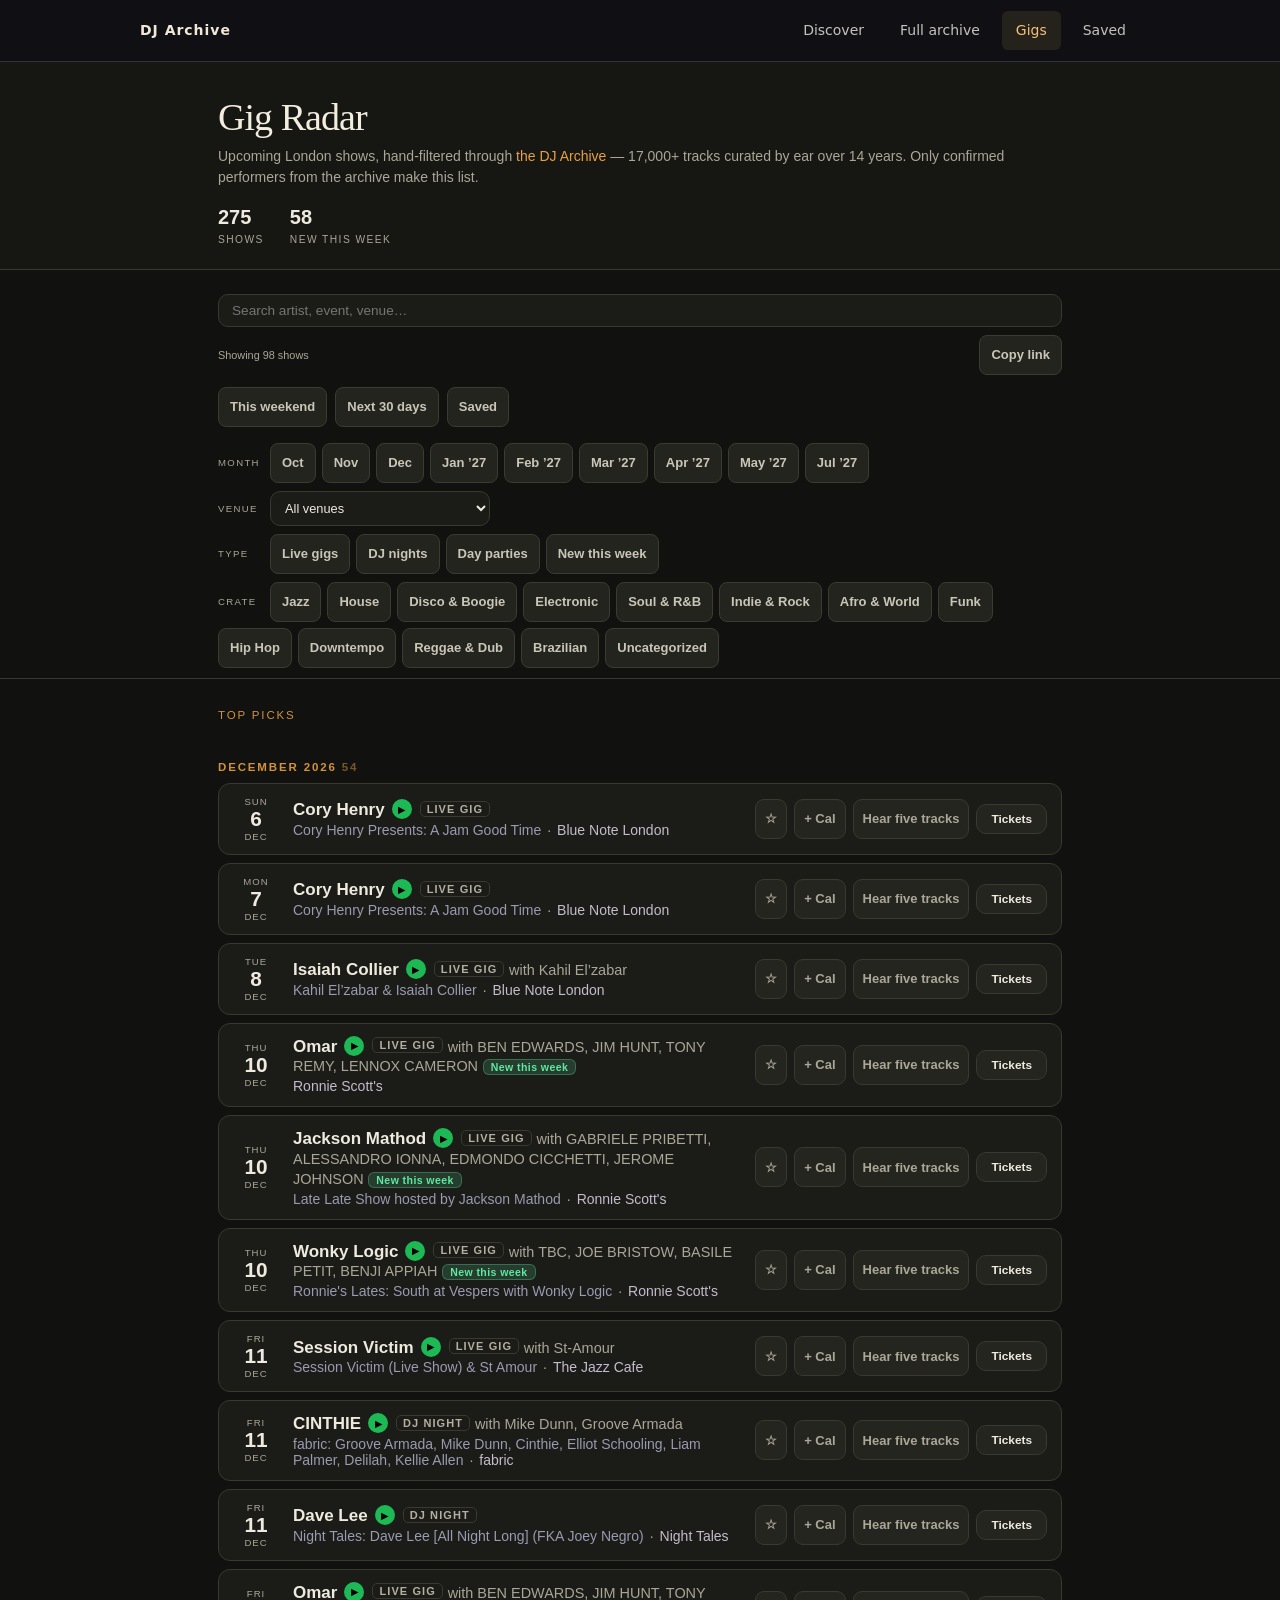
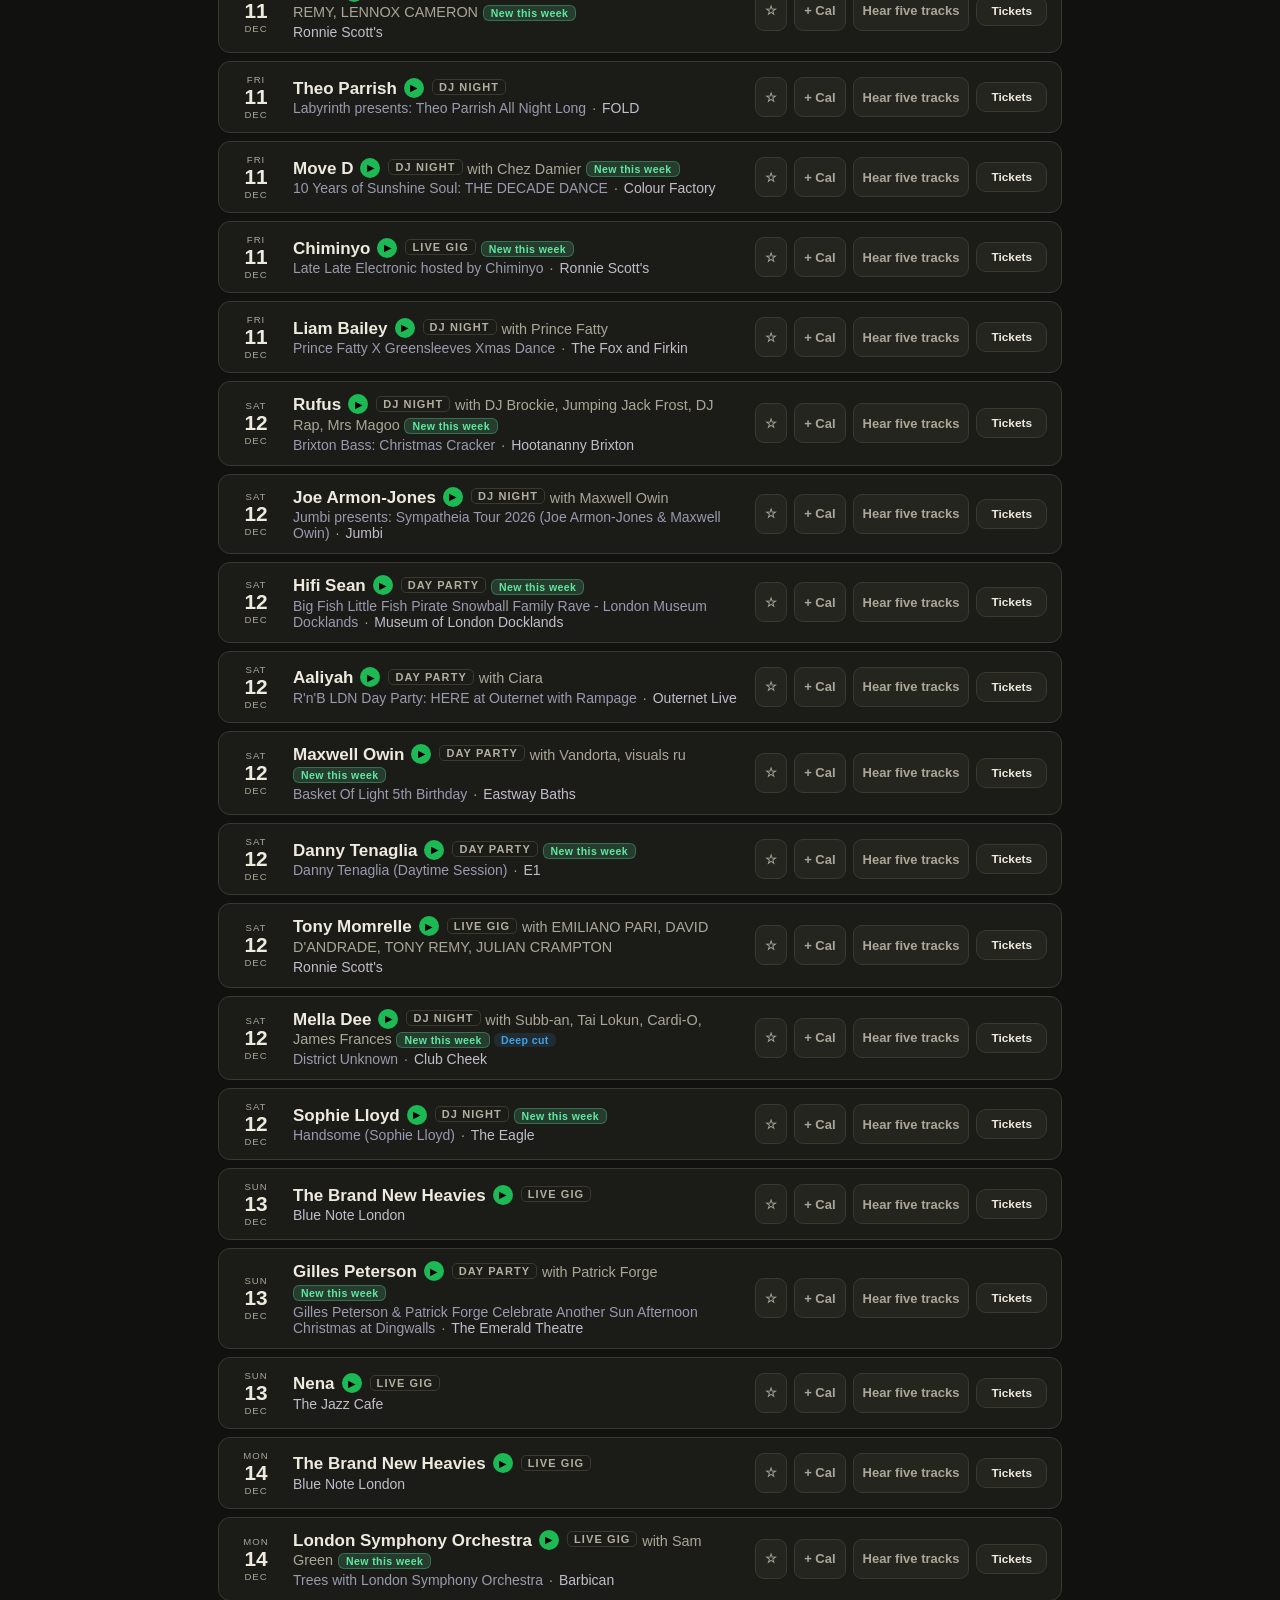
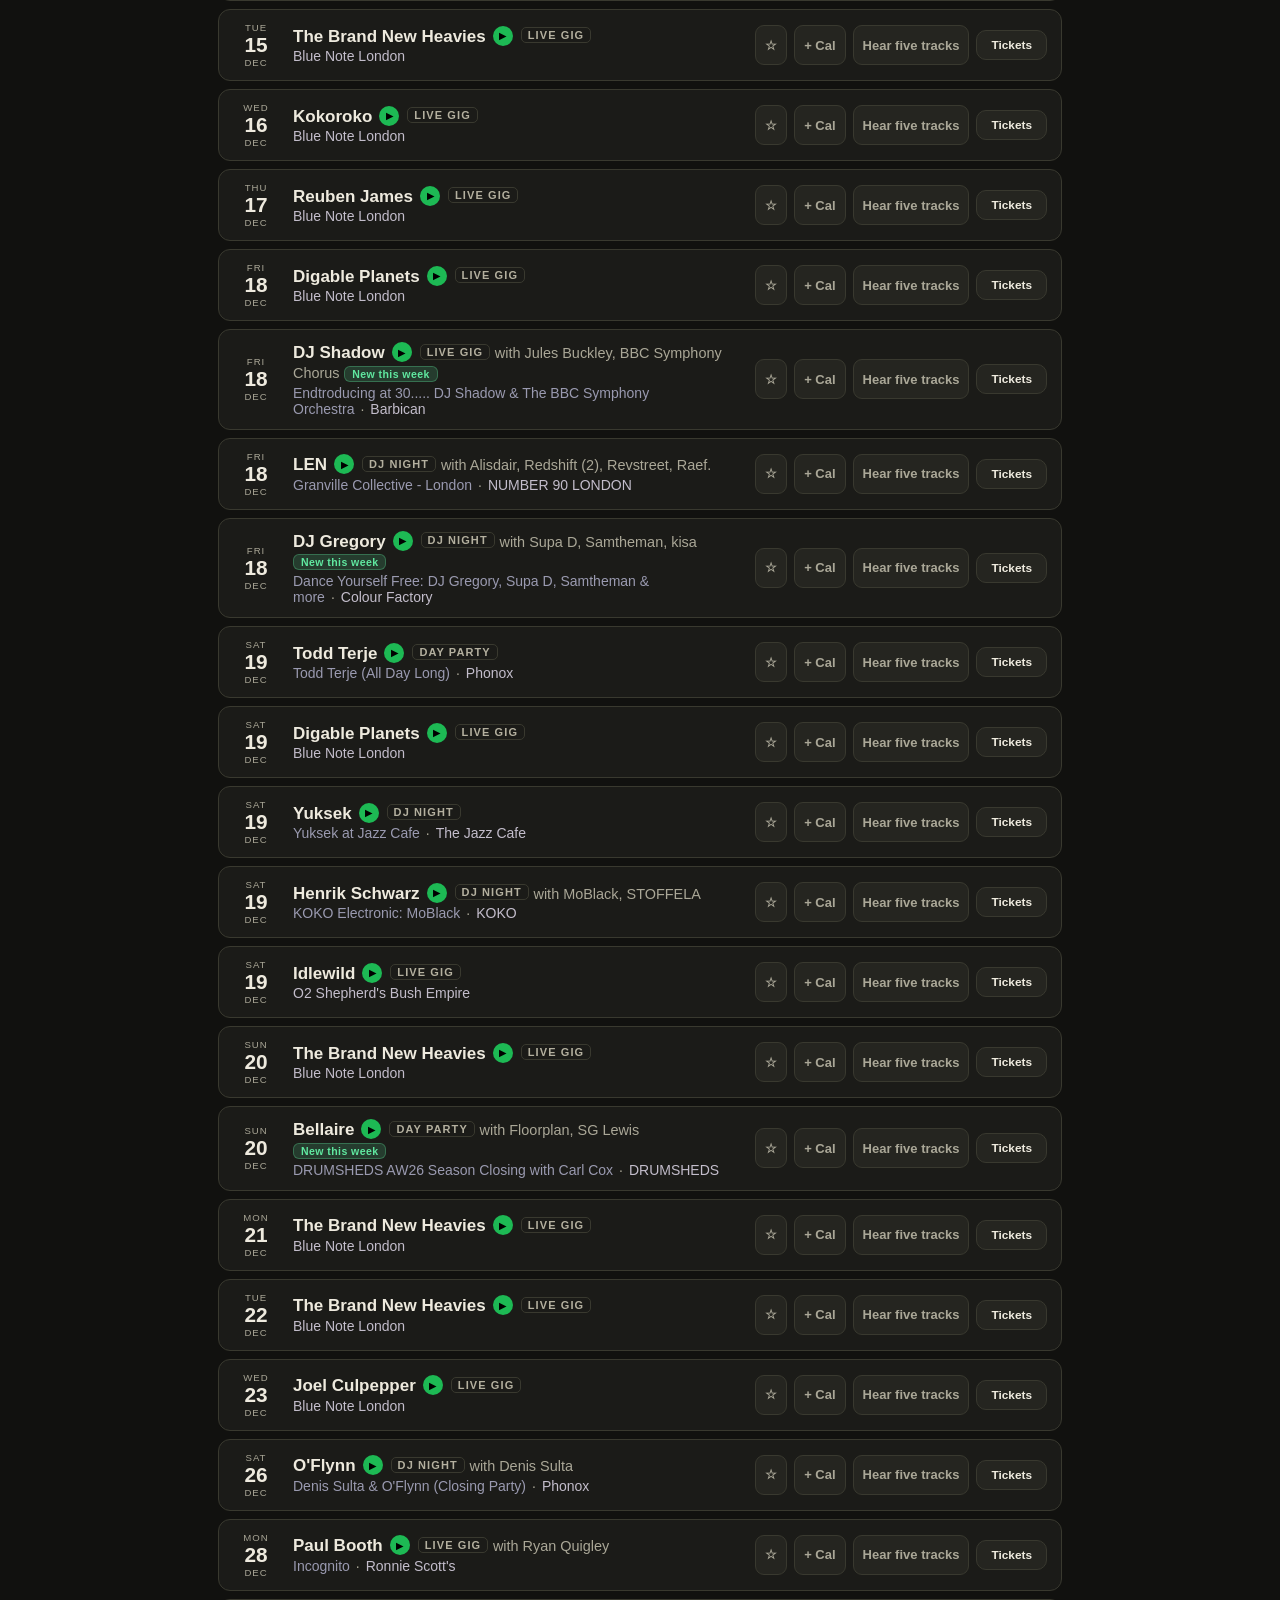
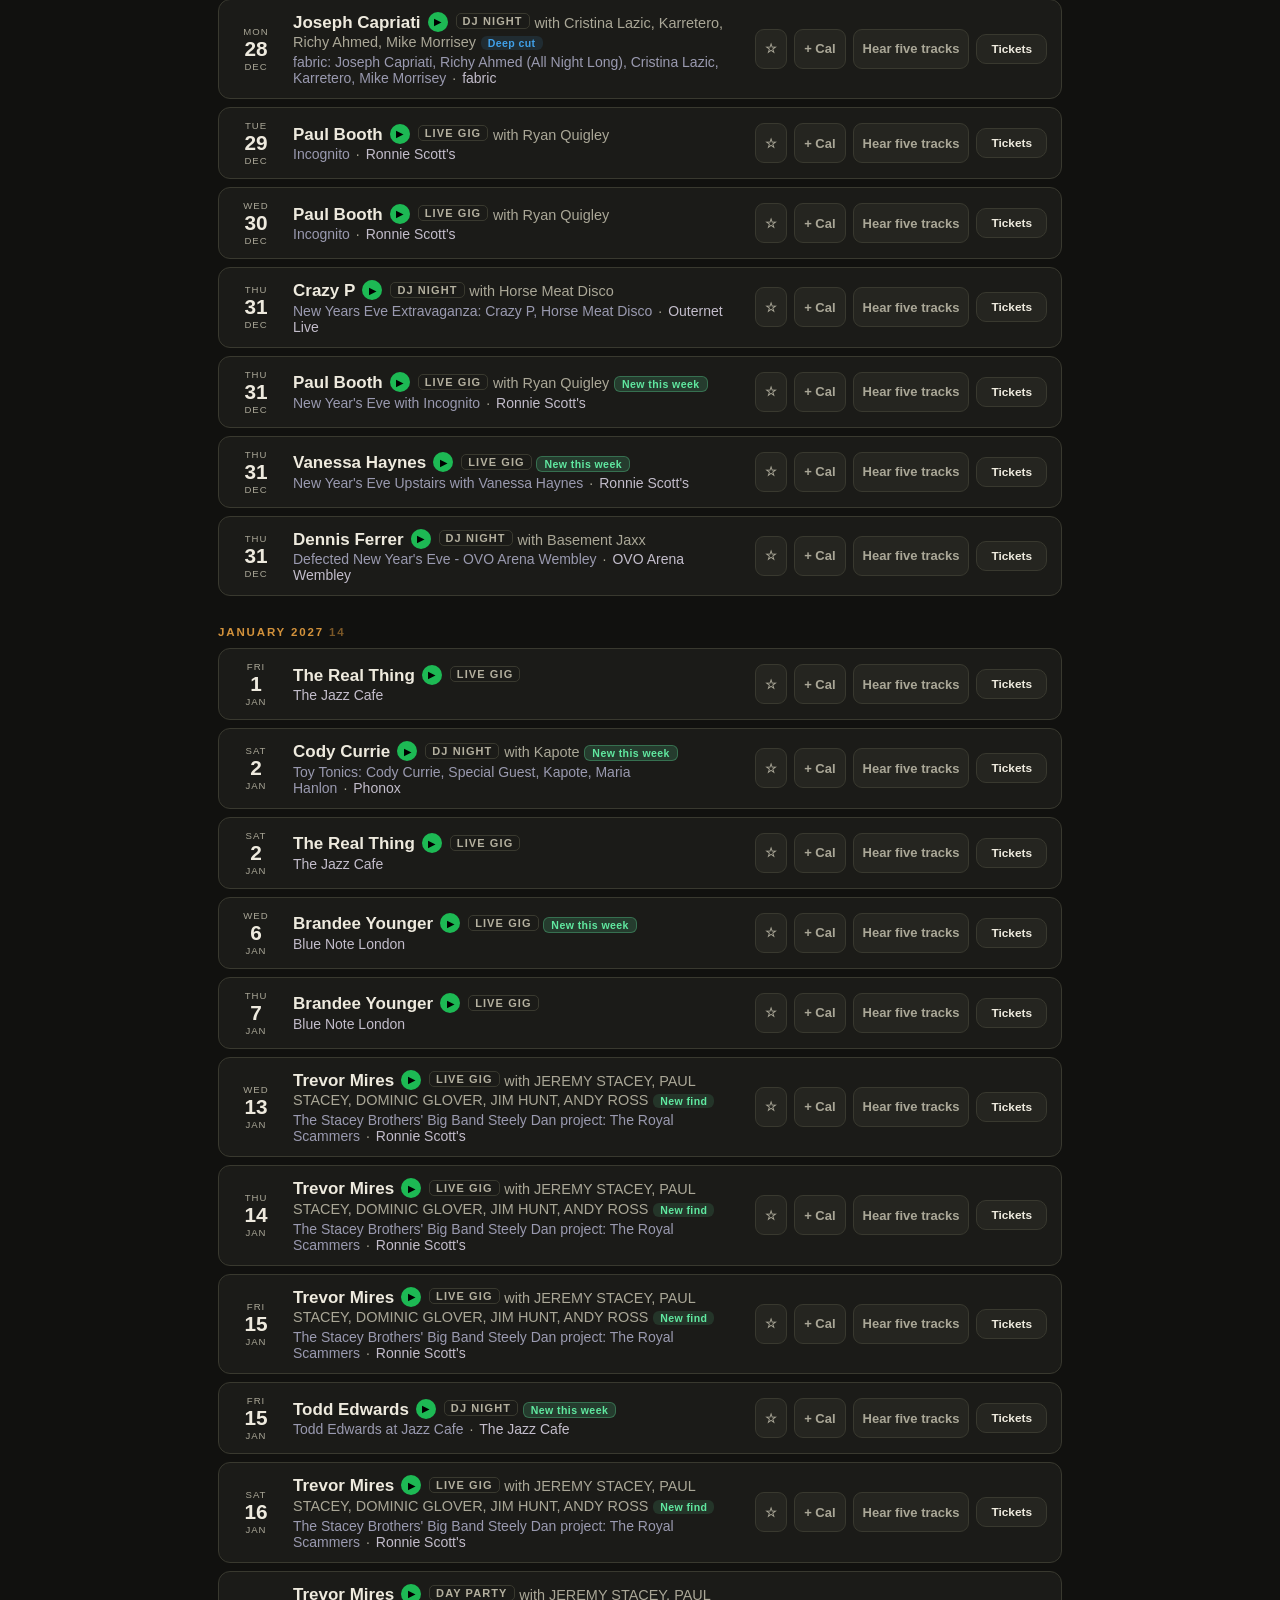
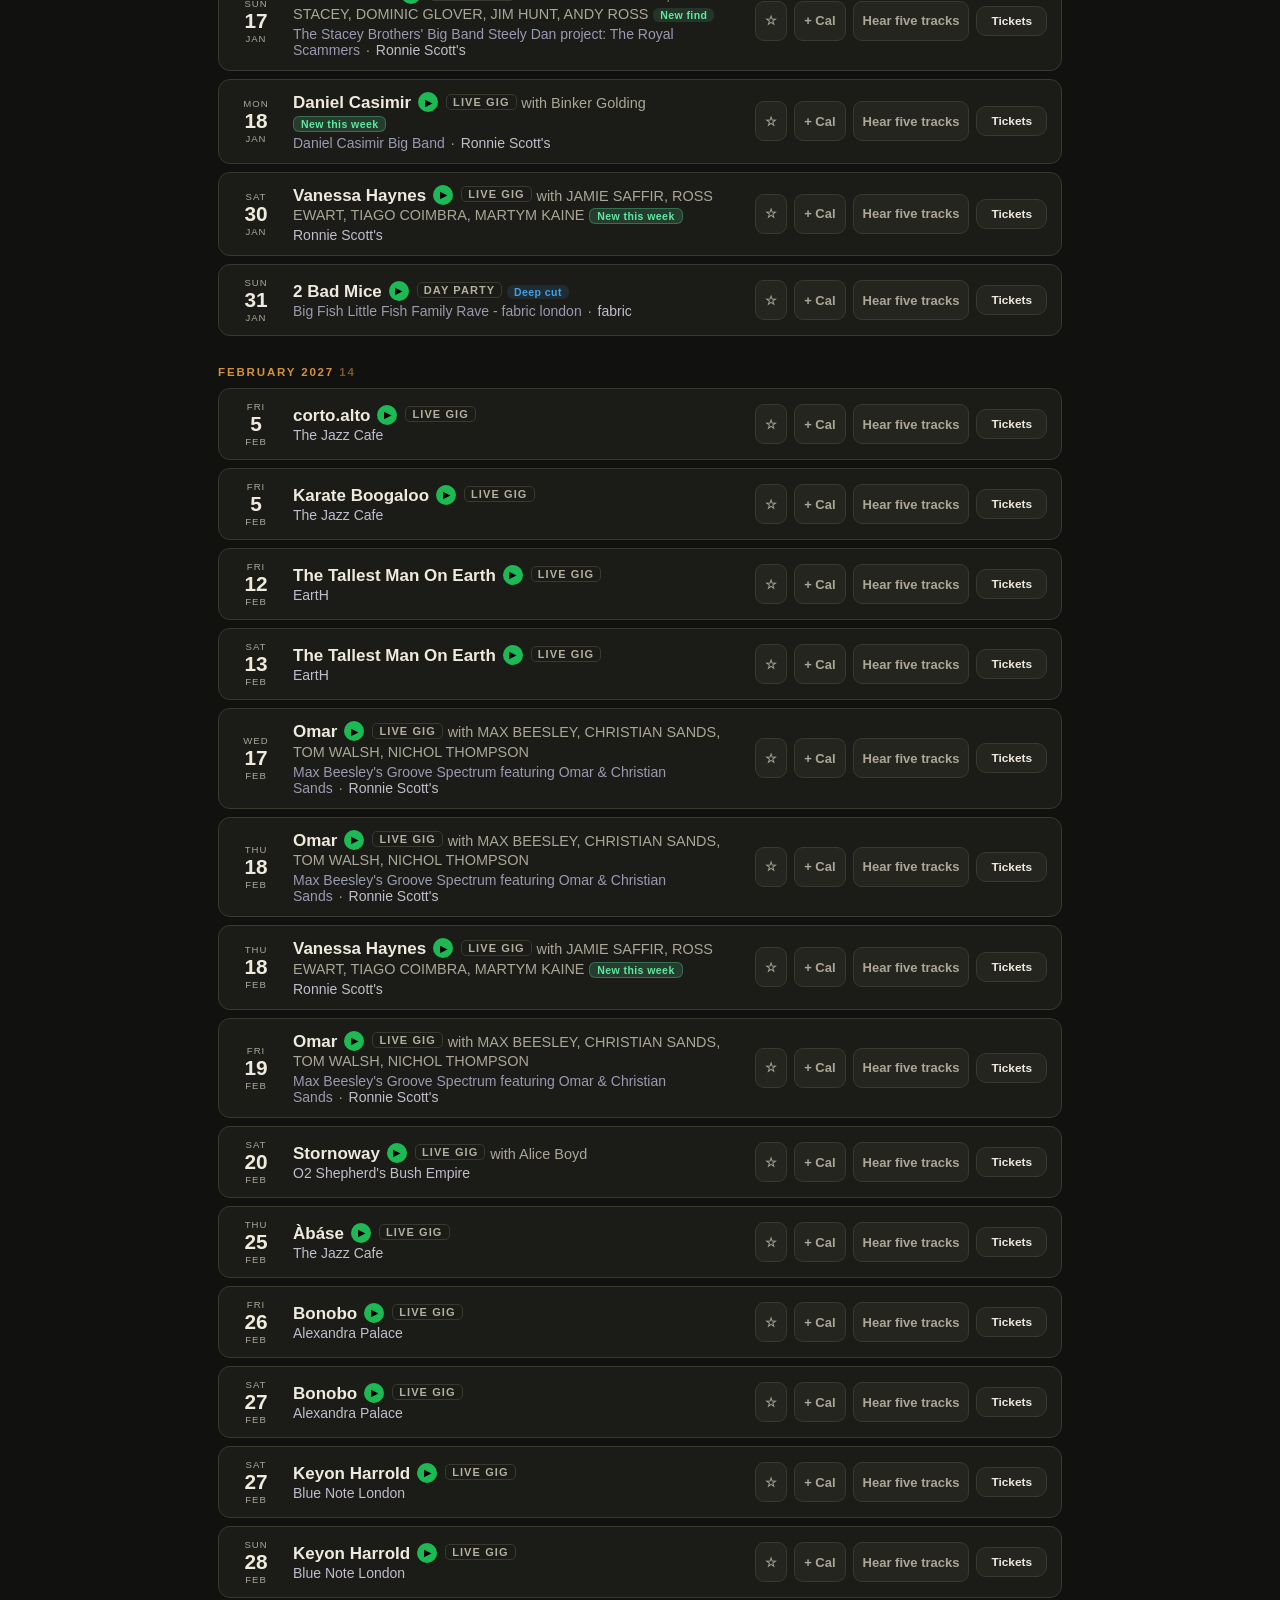
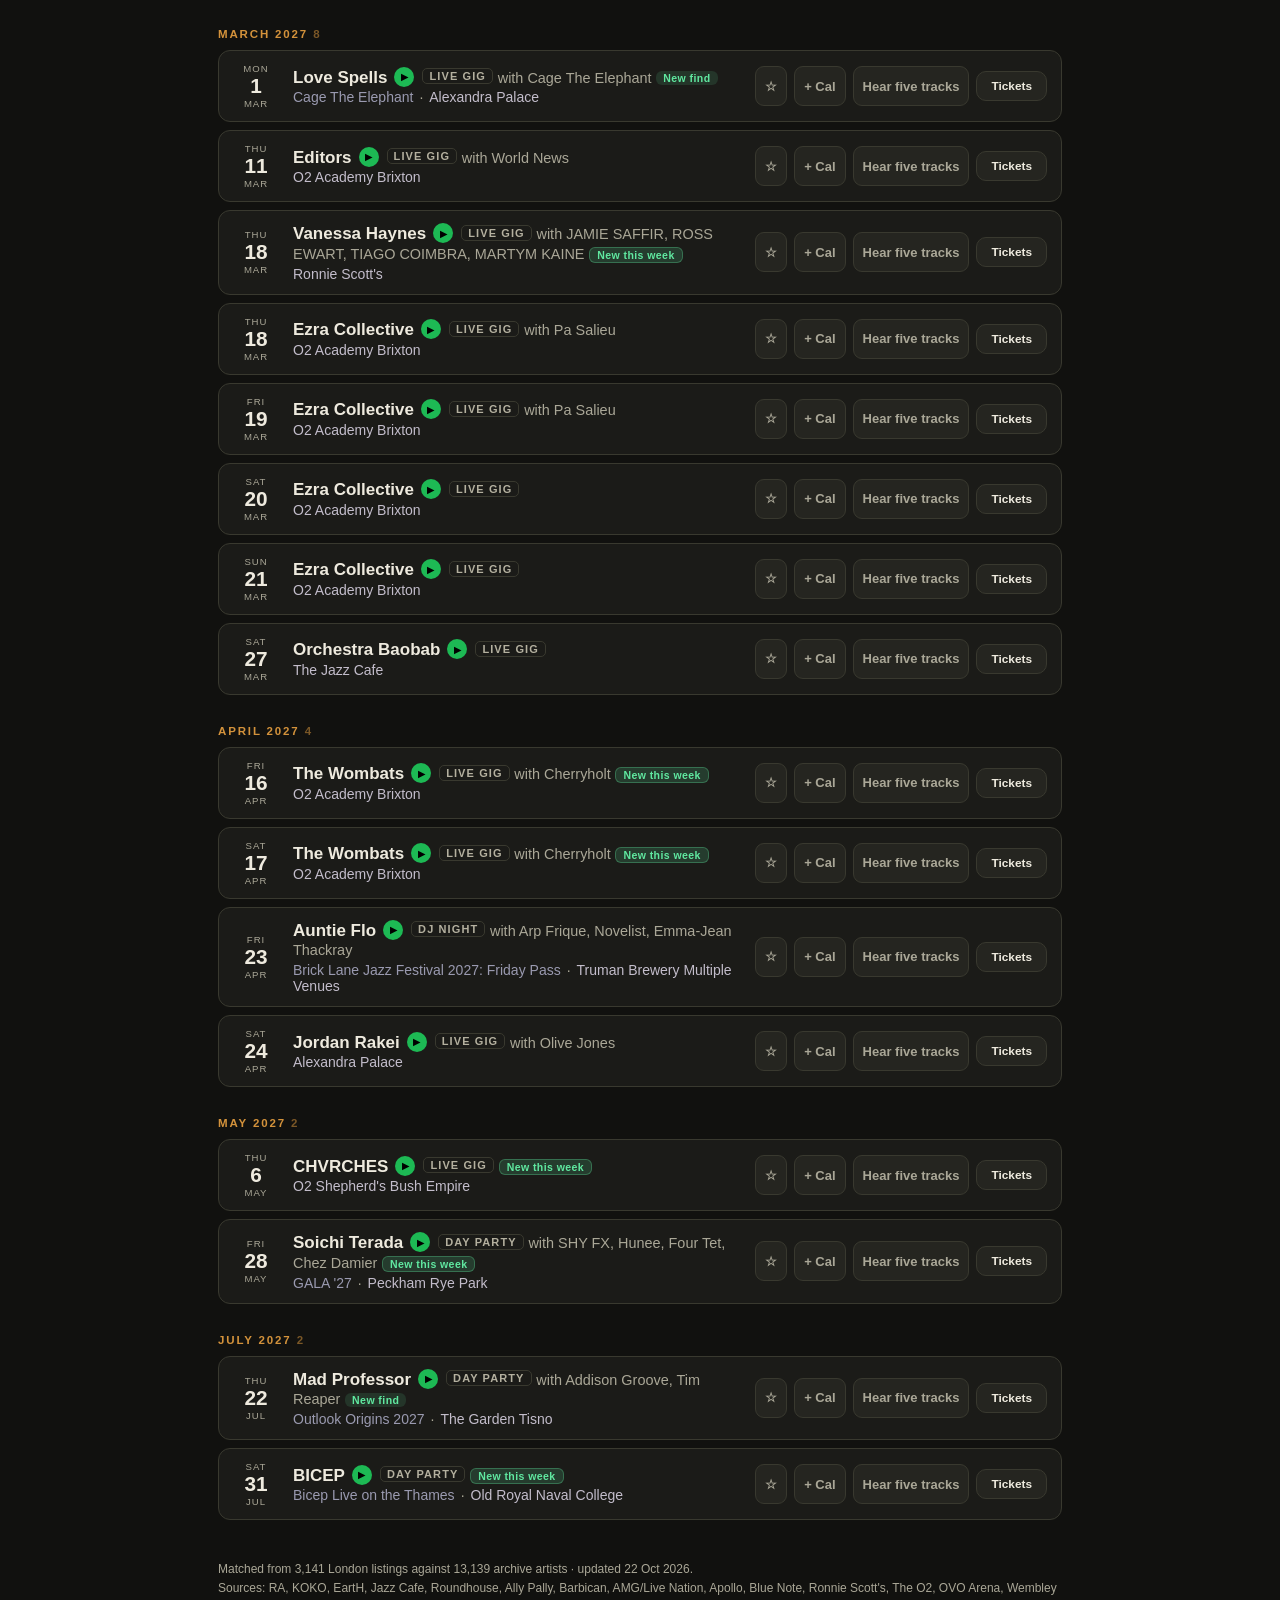
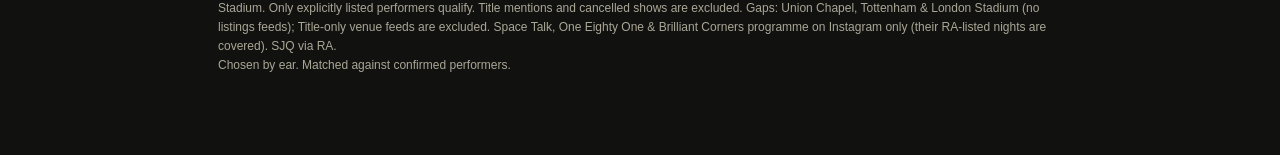
==== commit 1e533cc6: "Gig Radar weekly refresh" ====
--- a/gigs-share.html
+++ b/gigs-share.html
@@ -104,8 +104,8 @@
 <h1>Gig Radar</h1>
 <div class="sub">Upcoming London shows, hand-filtered through <a href="index.html">the DJ Archive</a> — 17,000+ tracks curated by ear over 14 years. Only confirmed performers from the archive make this list.</div>
 <div class="hero-stats">
-<div class="hs"><b>266</b><span>shows</span></div>
-<div class="hs"><b>49</b><span>new this week</span></div>
+<div class="hs"><b>275</b><span>shows</span></div>
+<div class="hs"><b>58</b><span>new this week</span></div>
 </div>
 </div></header>
 <div class="filters"><div class="f-inner">
@@ -114,15 +114,15 @@
 <input id="q" type="search" placeholder="Search artist, event, venue…" autocomplete="off">
 <button class="fc" id="filters-toggle" type="button" aria-expanded="false" aria-controls="filter-more">Filters</button>
 </div>
-<div class="filter-summary"><span id="result-count" role="status" aria-live="polite">Showing 266 shows</span><span><button class="fc" id="copy-link" type="button">Copy link</button><button class="fc" id="clear" type="button">Clear</button></span></div>
+<div class="filter-summary"><span id="result-count" role="status" aria-live="polite">Showing 275 shows</span><span><button class="fc" id="copy-link" type="button">Copy link</button><button class="fc" id="clear" type="button">Clear</button></span></div>
 <div class="f-line quick-when">
 <button class="fc fc-range" data-range="weekend" type="button">This weekend</button>
 <button class="fc fc-range" data-range="30" type="button">Next 30 days</button>
 <button class="fc" id="fsaved" type="button">Saved</button>
 </div>
-<div class="f-line"><span class="f-label">Month</span><button class="fc fc-mo" data-mo="2026-10" type="button">Oct</button><button class="fc fc-mo" data-mo="2026-11" type="button">Nov</button><button class="fc fc-mo" data-mo="2026-12" type="button">Dec</button><button class="fc fc-mo" data-mo="2027-01" type="button">Jan ’27</button><button class="fc fc-mo" data-mo="2027-02" type="button">Feb ’27</button><button class="fc fc-mo" data-mo="2027-03" type="button">Mar ’27</button><button class="fc fc-mo" data-mo="2027-04" type="button">Apr ’27</button><button class="fc fc-mo" data-mo="2027-07" type="button">Jul ’27</button></div>
+<div class="f-line"><span class="f-label">Month</span><button class="fc fc-mo" data-mo="2026-10" type="button">Oct</button><button class="fc fc-mo" data-mo="2026-11" type="button">Nov</button><button class="fc fc-mo" data-mo="2026-12" type="button">Dec</button><button class="fc fc-mo" data-mo="2027-01" type="button">Jan ’27</button><button class="fc fc-mo" data-mo="2027-02" type="button">Feb ’27</button><button class="fc fc-mo" data-mo="2027-03" type="button">Mar ’27</button><button class="fc fc-mo" data-mo="2027-04" type="button">Apr ’27</button><button class="fc fc-mo" data-mo="2027-05" type="button">May ’27</button><button class="fc fc-mo" data-mo="2027-07" type="button">Jul ’27</button></div>
 <div class="filter-more" id="filter-more">
-<div class="f-line"><span class="f-label">Venue</span><label class="visually-hidden" for="venue">Venue</label><select id="venue"><option value="">All venues</option><option value="26 Leake Street">26 Leake Street</option><option value="77">77</option><option value="93 Feet East">93 Feet East</option><option value="Aethos London Shoreditch">Aethos London Shoreditch</option><option value="Alexandra Palace">Alexandra Palace</option><option value="Barbican">Barbican</option><option value="Blue Note London">Blue Note London</option><option value="Bread &amp; Butter Arch">Bread &amp; Butter Arch</option><option value="Bread and Butter">Bread and Butter</option><option value="Bricks">Bricks</option><option value="Brixton Storeys">Brixton Storeys</option><option value="Chelmsford City Racecourse">Chelmsford City Racecourse</option><option value="Club Cheek">Club Cheek</option><option value="Colour Factory">Colour Factory</option><option value="DRUMSHEDS">DRUMSHEDS</option><option value="E1">E1</option><option value="EartH">EartH</option><option value="EartH Kitchen">EartH Kitchen</option><option value="Electric Brixton">Electric Brixton</option><option value="fabric">fabric</option><option value="Fire &amp; Lightbox">Fire &amp; Lightbox</option><option value="FOLD">FOLD</option><option value="Gaffe">Gaffe</option><option value="Grow">Grow</option><option value="Hackney Church">Hackney Church</option><option value="Hootananny Brixton">Hootananny Brixton</option><option value="ICA">ICA</option><option value="Ironworks">Ironworks</option><option value="Jumbi">Jumbi</option><option value="KOKO">KOKO</option><option value="Loft Studios">Loft Studios</option><option value="M.O.T">M.O.T</option><option value="Magazine London">Magazine London</option><option value="Ministry Of Sound">Ministry Of Sound</option><option value="NDR2 Red Room">NDR2 Red Room</option><option value="Night Tales">Night Tales</option><option value="Night Tales Loft">Night Tales Loft</option><option value="Ninety One">Ninety One</option><option value="Notting Hill Arts Club">Notting Hill Arts Club</option><option value="NUMBER 90 LONDON">NUMBER 90 LONDON</option><option value="O2 Academy Brixton">O2 Academy Brixton</option><option value="O2 Forum Kentish Town">O2 Forum Kentish Town</option><option value="O2 Shepherd's Bush Empire">O2 Shepherd's Bush Empire</option><option value="Outernet Live">Outernet Live</option><option value="OVO Arena Wembley">OVO Arena Wembley</option><option value="Palais">Palais</option><option value="Phonox">Phonox</option><option value="Planet Wax">Planet Wax</option><option value="radial">radial</option><option value="Rolling Stock">Rolling Stock</option><option value="Ronnie Scott's">Ronnie Scott's</option><option value="Secret Location">Secret Location</option><option value="Soho Mews House">Soho Mews House</option><option value="Space Lounge London">Space Lounge London</option><option value="TBA">TBA</option><option value="TBA - Secret Location">TBA - Secret Location</option><option value="The Carpet Shop">The Carpet Shop</option><option value="The Cause">The Cause</option><option value="The Eagle">The Eagle</option><option value="The Emerald Theatre">The Emerald Theatre</option><option value="The Fox and Firkin">The Fox and Firkin</option><option value="The Garden Tisno">The Garden Tisno</option><option value="The Ivy House">The Ivy House</option><option value="The Jazz Cafe">The Jazz Cafe</option><option value="The Roundhouse">The Roundhouse</option><option value="The Timber Loft">The Timber Loft</option><option value="Tola">Tola</option><option value="Truman Brewery Multiple Venues">Truman Brewery Multiple Venues</option><option value="UNLOCKED">UNLOCKED</option><option value="Village Underground">Village Underground</option><option value="Vittoria Wharf Studio">Vittoria Wharf Studio</option><option value="Wembley Arena">Wembley Arena</option></select></div>
+<div class="f-line"><span class="f-label">Venue</span><label class="visually-hidden" for="venue">Venue</label><select id="venue"><option value="">All venues</option><option value="26 Leake Street">26 Leake Street</option><option value="93 Feet East">93 Feet East</option><option value="Aethos London Shoreditch">Aethos London Shoreditch</option><option value="Alexandra Palace">Alexandra Palace</option><option value="Barbican">Barbican</option><option value="Blue Note London">Blue Note London</option><option value="Bread &amp; Butter Arch">Bread &amp; Butter Arch</option><option value="Bread and Butter">Bread and Butter</option><option value="Bricks">Bricks</option><option value="Brixton Storeys">Brixton Storeys</option><option value="Chelmsford City Racecourse">Chelmsford City Racecourse</option><option value="Club Cheek">Club Cheek</option><option value="Colour Factory">Colour Factory</option><option value="DRUMSHEDS">DRUMSHEDS</option><option value="E1">E1</option><option value="EartH">EartH</option><option value="EartH Kitchen">EartH Kitchen</option><option value="Eastway Baths">Eastway Baths</option><option value="Electric Brixton">Electric Brixton</option><option value="fabric">fabric</option><option value="Fire &amp; Lightbox">Fire &amp; Lightbox</option><option value="FOLD">FOLD</option><option value="Gaffe">Gaffe</option><option value="Grow">Grow</option><option value="Hackney Church">Hackney Church</option><option value="Hootananny Brixton">Hootananny Brixton</option><option value="ICA">ICA</option><option value="Ironworks">Ironworks</option><option value="Jumbi">Jumbi</option><option value="KOKO">KOKO</option><option value="M.O.T">M.O.T</option><option value="Magazine London">Magazine London</option><option value="Ministry Of Sound">Ministry Of Sound</option><option value="Museum of London Docklands">Museum of London Docklands</option><option value="Night Tales">Night Tales</option><option value="Night Tales Loft">Night Tales Loft</option><option value="Ninety One">Ninety One</option><option value="Notting Hill Arts Club">Notting Hill Arts Club</option><option value="NUMBER 90 LONDON">NUMBER 90 LONDON</option><option value="O2 Academy Brixton">O2 Academy Brixton</option><option value="O2 Forum Kentish Town">O2 Forum Kentish Town</option><option value="O2 Shepherd's Bush Empire">O2 Shepherd's Bush Empire</option><option value="Old Royal Naval College">Old Royal Naval College</option><option value="Onyx (E1)">Onyx (E1)</option><option value="Outernet Live">Outernet Live</option><option value="OVO Arena Wembley">OVO Arena Wembley</option><option value="Palais">Palais</option><option value="Peckham Rye Park">Peckham Rye Park</option><option value="Phonox">Phonox</option><option value="Planet Wax">Planet Wax</option><option value="Rolling Stock">Rolling Stock</option><option value="Ronnie Scott's">Ronnie Scott's</option><option value="Secret Location">Secret Location</option><option value="Soho Mews House">Soho Mews House</option><option value="Space Lounge London">Space Lounge London</option><option value="TBA">TBA</option><option value="TBA - Secret Location">TBA - Secret Location</option><option value="The Carpet Shop">The Carpet Shop</option><option value="The Cause">The Cause</option><option value="The Eagle">The Eagle</option><option value="The Emerald Theatre">The Emerald Theatre</option><option value="The Fox and Firkin">The Fox and Firkin</option><option value="The Garden Tisno">The Garden Tisno</option><option value="The Jazz Cafe">The Jazz Cafe</option><option value="The Lower Third">The Lower Third</option><option value="The Roundhouse">The Roundhouse</option><option value="The Timber Loft">The Timber Loft</option><option value="Tola">Tola</option><option value="Truman Brewery Multiple Venues">Truman Brewery Multiple Venues</option><option value="UNLOCKED">UNLOCKED</option><option value="Village Underground">Village Underground</option><option value="Vittoria Wharf Studio">Vittoria Wharf Studio</option><option value="Wembley Arena">Wembley Arena</option></select></div>
 <div class="f-line"><span class="f-label">Type</span>
 <button class="fc fc-t" data-t="gig" type="button">Live gigs</button>
 <button class="fc fc-t" data-t="dj" type="button">DJ nights</button>
@@ -160,227 +160,11 @@
   <div class="card-event">La Discothèque with Purple Disco Machine, Folamour, Dan Shake, Ron Trent, Jayda G</div>
   <div class="card-venue">DRUMSHEDS</div>
   <div class="badges"><span class="bdg bdg-just">New this week</span></div>
-  <div class="why">18 archive tracks · House</div>
+  <div class="why">19 archive tracks · House</div>
   <div class="card-actions"><button class="mini-action save-btn" type="button" aria-label="Save Ron Trent" aria-pressed="false" title="Save">☆</button><button class="mini-action cal-btn" type="button" aria-label="Add Ron Trent to calendar" title="Add to calendar">+ Cal</button><a class="mini-action" href="index.html?hear=Ron%20Trent">Hear five tracks</a><a class="mini-action" href="https://ra.co/events/2496919" target="_blank" rel="noopener">Tickets</a></div>
 </div>
 </div></div>
-<h2 class="mh" data-mo="2026-10">October 2026 <span class="mh-n">86</span></h2>
-<div class="row" data-v="Blue Note London" data-mo="2026-10" data-c="Jazz" data-t="gig" data-n="0" data-d="2026-10-15" data-key="2026-10-15|Nubya Garcia|Blue Note London" data-title="Nubya Garcia" data-artist="Nubya Garcia" data-url="https://www.bluenotejazz.com/london/tm-event/nubya-garcia-2/" data-s="nubya garcia nubya garcia nubya garcia blue note london">
-  <div class="r-date"><span class="r-dow">THU</span><span class="r-day">15</span><span class="r-mon">OCT</span></div>
-  <div class="r-main">
-    <div class="r-artist"><a class="a-link" href="index.html#find=Nubya Garcia" onclick="try{localStorage.setItem('gr_find',this.dataset.a)}catch(e){}" data-a="Nubya Garcia" title="See them in the archive">Nubya Garcia</a><a class="sp-link" href="https://open.spotify.com/search/Nubya Garcia" target="_blank" rel="noopener" title="Open in Spotify">&#9654;</a><span class="r-type">Live gig</span> </div>
-    <div class="r-sub"><span class="r-venue">Blue Note London</span></div>
-
-  </div>
-  <div class="row-actions"><button class="mini-action save-btn" type="button" aria-label="Save Nubya Garcia" aria-pressed="false" title="Save">☆</button><button class="mini-action cal-btn" type="button" aria-label="Add Nubya Garcia to calendar" title="Add to calendar">+ Cal</button><a class="mini-action" href="index.html?hear=Nubya%20Garcia">Hear five tracks</a><a class="tix" href="https://www.bluenotejazz.com/london/tm-event/nubya-garcia-2/" target="_blank" rel="noopener">Tickets</a></div>
-</div>
-<div class="row" data-v="fabric" data-mo="2026-10" data-c="House" data-t="day" data-n="0" data-d="2026-10-15" data-key="2026-10-15|TSHA|fabric" data-title="Change the Beat: fabric London — Conference, Mixer &amp; Club Night" data-artist="TSHA" data-url="https://ra.co/events/2542259" data-s="tsha tsha kitty amor emily nash sydney blu n1nja change the beat: fabric london — conference, mixer &amp; club night fabric">
-  <div class="r-date"><span class="r-dow">THU</span><span class="r-day">15</span><span class="r-mon">OCT</span></div>
-  <div class="r-main">
-    <div class="r-artist"><a class="a-link" href="index.html#find=TSHA" onclick="try{localStorage.setItem('gr_find',this.dataset.a)}catch(e){}" data-a="TSHA" title="See them in the archive">TSHA</a><a class="sp-link" href="https://open.spotify.com/search/TSHA" target="_blank" rel="noopener" title="Open in Spotify">&#9654;</a><span class="r-type">Day party</span> <span class="also">with Kitty Amor, Emily Nash, Sydney Blu, N1NJA</span> </div>
-    <div class="r-sub"><span class="ev-title">Change the Beat: fabric London — Conference, Mixer &amp; Club Night</span><span class="dot">·</span><span class="r-venue">fabric</span></div>
-
-  </div>
-  <div class="row-actions"><button class="mini-action save-btn" type="button" aria-label="Save TSHA" aria-pressed="false" title="Save">☆</button><button class="mini-action cal-btn" type="button" aria-label="Add TSHA to calendar" title="Add to calendar">+ Cal</button><a class="mini-action" href="index.html?hear=TSHA">Hear five tracks</a><a class="tix" href="https://ra.co/events/2542259" target="_blank" rel="noopener">Tickets</a></div>
-</div>
-<div class="row" data-v="Blue Note London" data-mo="2026-10" data-c="Jazz" data-t="gig" data-n="0" data-d="2026-10-16" data-key="2026-10-16|Nubya Garcia|Blue Note London" data-title="Nubya Garcia" data-artist="Nubya Garcia" data-url="https://www.bluenotejazz.com/london/tm-event/nubya-garcia-2/" data-s="nubya garcia nubya garcia nubya garcia blue note london">
-  <div class="r-date"><span class="r-dow">FRI</span><span class="r-day">16</span><span class="r-mon">OCT</span></div>
-  <div class="r-main">
-    <div class="r-artist"><a class="a-link" href="index.html#find=Nubya Garcia" onclick="try{localStorage.setItem('gr_find',this.dataset.a)}catch(e){}" data-a="Nubya Garcia" title="See them in the archive">Nubya Garcia</a><a class="sp-link" href="https://open.spotify.com/search/Nubya Garcia" target="_blank" rel="noopener" title="Open in Spotify">&#9654;</a><span class="r-type">Live gig</span> </div>
-    <div class="r-sub"><span class="r-venue">Blue Note London</span></div>
-
-  </div>
-  <div class="row-actions"><button class="mini-action save-btn" type="button" aria-label="Save Nubya Garcia" aria-pressed="false" title="Save">☆</button><button class="mini-action cal-btn" type="button" aria-label="Add Nubya Garcia to calendar" title="Add to calendar">+ Cal</button><a class="mini-action" href="index.html?hear=Nubya%20Garcia">Hear five tracks</a><a class="tix" href="https://www.bluenotejazz.com/london/tm-event/nubya-garcia-2/" target="_blank" rel="noopener">Tickets</a></div>
-</div>
-<div class="row" data-v="Loft Studios" data-mo="2026-10" data-c="Disco &amp; Boogie" data-t="dj" data-n="0" data-d="2026-10-16" data-key="2026-10-16|Dirty Channels|Loft Studios" data-title="Discoteca London" data-artist="Dirty Channels" data-url="https://ra.co/events/2517329" data-s="dirty channels daisybelle jonny rock dirty channels daisybelle tommy pickles tatiana franklin dj alexia (2) discoteca london loft studios">
-  <div class="r-date"><span class="r-dow">FRI</span><span class="r-day">16</span><span class="r-mon">OCT</span></div>
-  <div class="r-main">
-    <div class="r-artist"><a class="a-link" href="index.html#find=Dirty Channels" onclick="try{localStorage.setItem('gr_find',this.dataset.a)}catch(e){}" data-a="Dirty Channels" title="See them in the archive">Dirty Channels</a><a class="sp-link" href="https://open.spotify.com/search/Dirty Channels" target="_blank" rel="noopener" title="Open in Spotify">&#9654;</a><span class="r-type">DJ night</span> <span class="also">with Daisybelle</span> </div>
-    <div class="r-sub"><span class="ev-title">Discoteca London</span><span class="dot">·</span><span class="r-venue">Loft Studios</span></div>
-
-  </div>
-  <div class="row-actions"><button class="mini-action save-btn" type="button" aria-label="Save Dirty Channels" aria-pressed="false" title="Save">☆</button><button class="mini-action cal-btn" type="button" aria-label="Add Dirty Channels to calendar" title="Add to calendar">+ Cal</button><a class="mini-action" href="index.html?hear=Dirty%20Channels">Hear five tracks</a><a class="tix" href="https://ra.co/events/2517329" target="_blank" rel="noopener">Tickets</a></div>
-</div>
-<div class="row" data-v="77" data-mo="2026-10" data-c="Disco &amp; Boogie" data-t="dj" data-n="0" data-d="2026-10-16" data-key="2026-10-16|Dimitri From Paris|77" data-title="77: Dimitri From Paris" data-artist="Dimitri From Paris" data-url="https://ra.co/events/2528574" data-s="dimitri from paris dimitri from paris nualah 77: dimitri from paris 77">
-  <div class="r-date"><span class="r-dow">FRI</span><span class="r-day">16</span><span class="r-mon">OCT</span></div>
-  <div class="r-main">
-    <div class="r-artist"><a class="a-link" href="index.html#find=Dimitri From Paris" onclick="try{localStorage.setItem('gr_find',this.dataset.a)}catch(e){}" data-a="Dimitri From Paris" title="See them in the archive">Dimitri From Paris</a><a class="sp-link" href="https://open.spotify.com/search/Dimitri From Paris" target="_blank" rel="noopener" title="Open in Spotify">&#9654;</a><span class="r-type">DJ night</span> <span class="also">with Nualah</span> </div>
-    <div class="r-sub"><span class="ev-title">77: Dimitri From Paris</span><span class="dot">·</span><span class="r-venue">77</span></div>
-
-  </div>
-  <div class="row-actions"><button class="mini-action save-btn" type="button" aria-label="Save Dimitri From Paris" aria-pressed="false" title="Save">☆</button><button class="mini-action cal-btn" type="button" aria-label="Add Dimitri From Paris to calendar" title="Add to calendar">+ Cal</button><a class="mini-action" href="index.html?hear=Dimitri%20From%20Paris">Hear five tracks</a><a class="tix" href="https://ra.co/events/2528574" target="_blank" rel="noopener">Tickets</a></div>
-</div>
-<div class="row" data-v="The Ivy House" data-mo="2026-10" data-c="House" data-t="dj" data-n="0" data-d="2026-10-16" data-key="2026-10-16|Matthew Herbert|The Ivy House" data-title="Matthew Herbert: theukhasmorefoodbanksthanbranchesofmcdonalds.com" data-artist="Matthew Herbert" data-url="https://ra.co/events/2545547" data-s="matthew herbert matthew herbert matthew herbert: theukhasmorefoodbanksthanbranchesofmcdonalds.com the ivy house">
-  <div class="r-date"><span class="r-dow">FRI</span><span class="r-day">16</span><span class="r-mon">OCT</span></div>
-  <div class="r-main">
-    <div class="r-artist"><a class="a-link" href="index.html#find=Matthew Herbert" onclick="try{localStorage.setItem('gr_find',this.dataset.a)}catch(e){}" data-a="Matthew Herbert" title="See them in the archive">Matthew Herbert</a><a class="sp-link" href="https://open.spotify.com/search/Matthew Herbert" target="_blank" rel="noopener" title="Open in Spotify">&#9654;</a><span class="r-type">DJ night</span> </div>
-    <div class="r-sub"><span class="ev-title">Matthew Herbert: theukhasmorefoodbanksthanbranchesofmcdonalds.com</span><span class="dot">·</span><span class="r-venue">The Ivy House</span></div>
-
-  </div>
-  <div class="row-actions"><button class="mini-action save-btn" type="button" aria-label="Save Matthew Herbert" aria-pressed="false" title="Save">☆</button><button class="mini-action cal-btn" type="button" aria-label="Add Matthew Herbert to calendar" title="Add to calendar">+ Cal</button><a class="mini-action" href="index.html?hear=Matthew%20Herbert">Hear five tracks</a><a class="tix" href="https://ra.co/events/2545547" target="_blank" rel="noopener">Tickets</a></div>
-</div>
-<div class="row" data-v="Night Tales" data-mo="2026-10" data-c="Disco &amp; Boogie" data-t="dj" data-n="0" data-d="2026-10-16" data-key="2026-10-16|Luke Una|Night Tales" data-title="Night Tales: Luke Una &amp; Paula Tape - The 'É Soul Cultura' Residency [4 Fridays In October]" data-artist="Luke Una" data-url="https://ra.co/events/2500966" data-s="luke una luke una paula tape night tales: luke una &amp; paula tape - the 'é soul cultura' residency [4 fridays in october] night tales">
-  <div class="r-date"><span class="r-dow">FRI</span><span class="r-day">16</span><span class="r-mon">OCT</span></div>
-  <div class="r-main">
-    <div class="r-artist"><a class="a-link" href="index.html#find=Luke Una" onclick="try{localStorage.setItem('gr_find',this.dataset.a)}catch(e){}" data-a="Luke Una" title="See them in the archive">Luke Una</a><a class="sp-link" href="https://open.spotify.com/search/Luke Una" target="_blank" rel="noopener" title="Open in Spotify">&#9654;</a><span class="r-type">DJ night</span> <span class="also">with Paula Tape</span> </div>
-    <div class="r-sub"><span class="ev-title">Night Tales: Luke Una &amp; Paula Tape - The 'É Soul Cultura' Residency [4 Fridays In October]</span><span class="dot">·</span><span class="r-venue">Night Tales</span></div>
-
-  </div>
-  <div class="row-actions"><button class="mini-action save-btn" type="button" aria-label="Save Luke Una" aria-pressed="false" title="Save">☆</button><button class="mini-action cal-btn" type="button" aria-label="Add Luke Una to calendar" title="Add to calendar">+ Cal</button><a class="mini-action" href="index.html?hear=Luke%20Una">Hear five tracks</a><a class="tix" href="https://ra.co/events/2500966" target="_blank" rel="noopener">Tickets</a></div>
-</div>
-<div class="row" data-v="radial" data-mo="2026-10" data-c="Jazz" data-t="dj" data-n="0" data-d="2026-10-16" data-key="2026-10-16|Steven Julien|radial" data-title="Steven Julien 808 PRINCE ALBUM LAUNCH PARTY" data-artist="Steven Julien" data-url="https://ra.co/events/2548911" data-s="steven julien steven julien j. caesar steven julien 808 prince album launch party radial">
-  <div class="r-date"><span class="r-dow">FRI</span><span class="r-day">16</span><span class="r-mon">OCT</span></div>
-  <div class="r-main">
-    <div class="r-artist"><a class="a-link" href="index.html#find=Steven Julien" onclick="try{localStorage.setItem('gr_find',this.dataset.a)}catch(e){}" data-a="Steven Julien" title="See them in the archive">Steven Julien</a><a class="sp-link" href="https://open.spotify.com/search/Steven Julien" target="_blank" rel="noopener" title="Open in Spotify">&#9654;</a><span class="r-type">DJ night</span> <span class="also">with J. Caesar</span> </div>
-    <div class="r-sub"><span class="ev-title">Steven Julien 808 PRINCE ALBUM LAUNCH PARTY</span><span class="dot">·</span><span class="r-venue">radial</span></div>
-
-  </div>
-  <div class="row-actions"><button class="mini-action save-btn" type="button" aria-label="Save Steven Julien" aria-pressed="false" title="Save">☆</button><button class="mini-action cal-btn" type="button" aria-label="Add Steven Julien to calendar" title="Add to calendar">+ Cal</button><a class="mini-action" href="index.html?hear=Steven%20Julien">Hear five tracks</a><a class="tix" href="https://ra.co/events/2548911" target="_blank" rel="noopener">Tickets</a></div>
-</div>
-<div class="row" data-v="NDR2 Red Room" data-mo="2026-10" data-c="Soul &amp; R&amp;B" data-t="day" data-n="0" data-d="2026-10-16" data-key="2026-10-16|LEN|NDR2 Red Room" data-title="Granville Collective - Pop-up + Afterparty" data-artist="LEN" data-url="https://ra.co/events/2539911" data-s="len jye. len. tempz granville collective - pop-up + afterparty ndr2 red room">
-  <div class="r-date"><span class="r-dow">FRI</span><span class="r-day">16</span><span class="r-mon">OCT</span></div>
-  <div class="r-main">
-    <div class="r-artist"><a class="a-link" href="index.html#find=LEN" onclick="try{localStorage.setItem('gr_find',this.dataset.a)}catch(e){}" data-a="LEN" title="See them in the archive">LEN</a><a class="sp-link" href="https://open.spotify.com/search/LEN" target="_blank" rel="noopener" title="Open in Spotify">&#9654;</a><span class="r-type">Day party</span> <span class="also">with JYE., Tempz</span> </div>
-    <div class="r-sub"><span class="ev-title">Granville Collective - Pop-up + Afterparty</span><span class="dot">·</span><span class="r-venue">NDR2 Red Room</span></div>
-
-  </div>
-  <div class="row-actions"><button class="mini-action save-btn" type="button" aria-label="Save LEN" aria-pressed="false" title="Save">☆</button><button class="mini-action cal-btn" type="button" aria-label="Add LEN to calendar" title="Add to calendar">+ Cal</button><a class="mini-action" href="index.html?hear=LEN">Hear five tracks</a><a class="tix" href="https://ra.co/events/2539911" target="_blank" rel="noopener">Tickets</a></div>
-</div>
-<div class="row" data-v="Palais" data-mo="2026-10" data-c="Electronic" data-t="dj" data-n="0" data-d="2026-10-16" data-key="2026-10-16|DJ Swisha|Palais" data-title="Palais: Conducta b2b DJ SWISHA (All Night Long) [SOLD OUT]" data-artist="DJ Swisha" data-url="https://ra.co/events/2491574" data-s="dj swisha conducta dj swisha palais: conducta b2b dj swisha (all night long) [sold out] palais">
-  <div class="r-date"><span class="r-dow">FRI</span><span class="r-day">16</span><span class="r-mon">OCT</span></div>
-  <div class="r-main">
-    <div class="r-artist"><a class="a-link" href="index.html#find=DJ Swisha" onclick="try{localStorage.setItem('gr_find',this.dataset.a)}catch(e){}" data-a="DJ Swisha" title="See them in the archive">DJ Swisha</a><a class="sp-link" href="https://open.spotify.com/search/DJ Swisha" target="_blank" rel="noopener" title="Open in Spotify">&#9654;</a><span class="r-type">DJ night</span> <span class="also">with Conducta</span> </div>
-    <div class="r-sub"><span class="ev-title">Palais: Conducta b2b DJ SWISHA (All Night Long) [SOLD OUT]</span><span class="dot">·</span><span class="r-venue">Palais</span></div>
-
-  </div>
-  <div class="row-actions"><button class="mini-action save-btn" type="button" aria-label="Save DJ Swisha" aria-pressed="false" title="Save">☆</button><button class="mini-action cal-btn" type="button" aria-label="Add DJ Swisha to calendar" title="Add to calendar">+ Cal</button><a class="mini-action" href="index.html?hear=DJ%20Swisha">Hear five tracks</a><a class="tix" href="https://ra.co/events/2491574" target="_blank" rel="noopener">Tickets</a></div>
-</div>
-<div class="row" data-v="Blue Note London" data-mo="2026-10" data-c="Jazz" data-t="gig" data-n="0" data-d="2026-10-17" data-key="2026-10-17|Nubya Garcia|Blue Note London" data-title="Nubya Garcia" data-artist="Nubya Garcia" data-url="https://www.bluenotejazz.com/london/tm-event/nubya-garcia-2/" data-s="nubya garcia nubya garcia nubya garcia blue note london">
-  <div class="r-date"><span class="r-dow">SAT</span><span class="r-day">17</span><span class="r-mon">OCT</span></div>
-  <div class="r-main">
-    <div class="r-artist"><a class="a-link" href="index.html#find=Nubya Garcia" onclick="try{localStorage.setItem('gr_find',this.dataset.a)}catch(e){}" data-a="Nubya Garcia" title="See them in the archive">Nubya Garcia</a><a class="sp-link" href="https://open.spotify.com/search/Nubya Garcia" target="_blank" rel="noopener" title="Open in Spotify">&#9654;</a><span class="r-type">Live gig</span> </div>
-    <div class="r-sub"><span class="r-venue">Blue Note London</span></div>
-
-  </div>
-  <div class="row-actions"><button class="mini-action save-btn" type="button" aria-label="Save Nubya Garcia" aria-pressed="false" title="Save">☆</button><button class="mini-action cal-btn" type="button" aria-label="Add Nubya Garcia to calendar" title="Add to calendar">+ Cal</button><a class="mini-action" href="index.html?hear=Nubya%20Garcia">Hear five tracks</a><a class="tix" href="https://www.bluenotejazz.com/london/tm-event/nubya-garcia-2/" target="_blank" rel="noopener">Tickets</a></div>
-</div>
-<div class="row" data-v="The Jazz Cafe" data-mo="2026-10" data-c="House" data-t="gig" data-n="0" data-d="2026-10-17" data-key="2026-10-17|Jimpster|The Jazz Cafe" data-title="Crackazat &amp; Jimpster (Live)" data-artist="Jimpster" data-url="https://ra.co/events/2486816" data-s="jimpster crackazat crackazat jimpster faro crackazat &amp; jimpster (live) the jazz cafe">
-  <div class="r-date"><span class="r-dow">SAT</span><span class="r-day">17</span><span class="r-mon">OCT</span></div>
-  <div class="r-main">
-    <div class="r-artist"><a class="a-link" href="index.html#find=Jimpster" onclick="try{localStorage.setItem('gr_find',this.dataset.a)}catch(e){}" data-a="Jimpster" title="See them in the archive">Jimpster</a><a class="sp-link" href="https://open.spotify.com/search/Jimpster" target="_blank" rel="noopener" title="Open in Spotify">&#9654;</a><span class="r-type">Live gig</span> <span class="also">with Crackazat</span> </div>
-    <div class="r-sub"><span class="ev-title">Crackazat &amp; Jimpster (Live)</span><span class="dot">·</span><span class="r-venue">The Jazz Cafe</span></div>
-
-  </div>
-  <div class="row-actions"><button class="mini-action save-btn" type="button" aria-label="Save Jimpster" aria-pressed="false" title="Save">☆</button><button class="mini-action cal-btn" type="button" aria-label="Add Jimpster to calendar" title="Add to calendar">+ Cal</button><a class="mini-action" href="index.html?hear=Jimpster">Hear five tracks</a><a class="tix" href="https://ra.co/events/2486816" target="_blank" rel="noopener">Tickets</a></div>
-</div>
-<div class="row" data-v="Village Underground" data-mo="2026-10" data-c="Jazz" data-t="dj" data-n="0" data-d="2026-10-17" data-key="2026-10-17|Cody Currie|Village Underground" data-title="Toy Tonics Jam in London with Cody Currie, Kapote, Aroop Roy @ Village Underground, Shoreditch" data-artist="Cody Currie" data-url="https://ra.co/events/2518861" data-s="cody currie kapote aroop roy cody currie kapote aroop roy marley reid toy tonics jam in london with cody currie, kapote, aroop roy @ village underground, shoreditch village underground">
-  <div class="r-date"><span class="r-dow">SAT</span><span class="r-day">17</span><span class="r-mon">OCT</span></div>
-  <div class="r-main">
-    <div class="r-artist"><a class="a-link" href="index.html#find=Cody Currie" onclick="try{localStorage.setItem('gr_find',this.dataset.a)}catch(e){}" data-a="Cody Currie" title="See them in the archive">Cody Currie</a><a class="sp-link" href="https://open.spotify.com/search/Cody Currie" target="_blank" rel="noopener" title="Open in Spotify">&#9654;</a><span class="r-type">DJ night</span> <span class="also">with Kapote, Aroop Roy</span> </div>
-    <div class="r-sub"><span class="ev-title">Toy Tonics Jam in London with Cody Currie, Kapote, Aroop Roy @ Village Underground, Shoreditch</span><span class="dot">·</span><span class="r-venue">Village Underground</span></div>
-
-  </div>
-  <div class="row-actions"><button class="mini-action save-btn" type="button" aria-label="Save Cody Currie" aria-pressed="false" title="Save">☆</button><button class="mini-action cal-btn" type="button" aria-label="Add Cody Currie to calendar" title="Add to calendar">+ Cal</button><a class="mini-action" href="index.html?hear=Cody%20Currie">Hear five tracks</a><a class="tix" href="https://ra.co/events/2518861" target="_blank" rel="noopener">Tickets</a></div>
-</div>
-<div class="row" data-v="DRUMSHEDS" data-mo="2026-10" data-c="Electronic" data-t="day" data-n="0" data-d="2026-10-17" data-key="2026-10-17|SBTRKT|DRUMSHEDS" data-title="Spotify DIA/LOG with Skream &amp; Benga" data-artist="SBTRKT" data-url="https://ra.co/events/2520967" data-s="sbtrkt mj cole shy fx skream carré dangermami digital mystikz flava d skalah jakes jaz imsky ltj bukem nitepunk pangaea plastician sir spyro flowdan rohaan sbtrkt mj cole sensu shy fx skream benga sgt pokes emily makis special request surusinghe yungfya spotify dia/log with skream &amp; benga drumsheds">
-  <div class="r-date"><span class="r-dow">SAT</span><span class="r-day">17</span><span class="r-mon">OCT</span></div>
-  <div class="r-main">
-    <div class="r-artist"><a class="a-link" href="index.html#find=SBTRKT" onclick="try{localStorage.setItem('gr_find',this.dataset.a)}catch(e){}" data-a="SBTRKT" title="See them in the archive">SBTRKT</a><a class="sp-link" href="https://open.spotify.com/search/SBTRKT" target="_blank" rel="noopener" title="Open in Spotify">&#9654;</a><span class="r-type">Day party</span> <span class="also">with MJ Cole, SHY FX, Skream</span> </div>
-    <div class="r-sub"><span class="ev-title">Spotify DIA/LOG with Skream &amp; Benga</span><span class="dot">·</span><span class="r-venue">DRUMSHEDS</span></div>
-
-  </div>
-  <div class="row-actions"><button class="mini-action save-btn" type="button" aria-label="Save SBTRKT" aria-pressed="false" title="Save">☆</button><button class="mini-action cal-btn" type="button" aria-label="Add SBTRKT to calendar" title="Add to calendar">+ Cal</button><a class="mini-action" href="index.html?hear=SBTRKT">Hear five tracks</a><a class="tix" href="https://ra.co/events/2520967" target="_blank" rel="noopener">Tickets</a></div>
-</div>
-<div class="row" data-v="Vittoria Wharf Studio" data-mo="2026-10" data-c="House" data-t="dj" data-n="0" data-d="2026-10-17" data-key="2026-10-17|Elkka|Vittoria Wharf Studio" data-title="PRISM: Aldonna, ASHTREY, Elkka, r:elise" data-artist="Elkka" data-url="https://ra.co/events/2519643" data-s="elkka aldonna ashtrey elkka r:elise prism: aldonna, ashtrey, elkka, r:elise vittoria wharf studio">
-  <div class="r-date"><span class="r-dow">SAT</span><span class="r-day">17</span><span class="r-mon">OCT</span></div>
-  <div class="r-main">
-    <div class="r-artist"><a class="a-link" href="index.html#find=Elkka" onclick="try{localStorage.setItem('gr_find',this.dataset.a)}catch(e){}" data-a="Elkka" title="See them in the archive">Elkka</a><a class="sp-link" href="https://open.spotify.com/search/Elkka" target="_blank" rel="noopener" title="Open in Spotify">&#9654;</a><span class="r-type">DJ night</span> <span class="also">with Aldonna, ASHTREY, r:elise</span> </div>
-    <div class="r-sub"><span class="ev-title">PRISM: Aldonna, ASHTREY, Elkka, r:elise</span><span class="dot">·</span><span class="r-venue">Vittoria Wharf Studio</span></div>
-
-  </div>
-  <div class="row-actions"><button class="mini-action save-btn" type="button" aria-label="Save Elkka" aria-pressed="false" title="Save">☆</button><button class="mini-action cal-btn" type="button" aria-label="Add Elkka to calendar" title="Add to calendar">+ Cal</button><a class="mini-action" href="index.html?hear=Elkka">Hear five tracks</a><a class="tix" href="https://ra.co/events/2519643" target="_blank" rel="noopener">Tickets</a></div>
-</div>
-<div class="row" data-v="FOLD" data-mo="2026-10" data-c="House" data-t="dj" data-n="0" data-d="2026-10-17" data-key="2026-10-17|John Talabot|FOLD" data-title="Goodness: John Talabot, Oceanic b2b rRoxymore, I:Cube, Elena Colombi, OK EG, RAMZi" data-artist="John Talabot" data-url="https://ra.co/events/2518255" data-s="john talabot michael j. blood elena colombi georg-i older brother i:cube john talabot michael j. blood oceanic rroxymore ok eg ramzi wednesday goodness: john talabot, oceanic b2b rroxymore, i:cube, elena colombi, ok eg, ramzi fold">
-  <div class="r-date"><span class="r-dow">SAT</span><span class="r-day">17</span><span class="r-mon">OCT</span></div>
-  <div class="r-main">
-    <div class="r-artist"><a class="a-link" href="index.html#find=John Talabot" onclick="try{localStorage.setItem('gr_find',this.dataset.a)}catch(e){}" data-a="John Talabot" title="See them in the archive">John Talabot</a><a class="sp-link" href="https://open.spotify.com/search/John Talabot" target="_blank" rel="noopener" title="Open in Spotify">&#9654;</a><span class="r-type">DJ night</span> <span class="also">with Michael J. Blood</span> </div>
-    <div class="r-sub"><span class="ev-title">Goodness: John Talabot, Oceanic b2b rRoxymore, I:Cube, Elena Colombi, OK EG, RAMZi</span><span class="dot">·</span><span class="r-venue">FOLD</span></div>
-
-  </div>
-  <div class="row-actions"><button class="mini-action save-btn" type="button" aria-label="Save John Talabot" aria-pressed="false" title="Save">☆</button><button class="mini-action cal-btn" type="button" aria-label="Add John Talabot to calendar" title="Add to calendar">+ Cal</button><a class="mini-action" href="index.html?hear=John%20Talabot">Hear five tracks</a><a class="tix" href="https://ra.co/events/2518255" target="_blank" rel="noopener">Tickets</a></div>
-</div>
-<div class="row" data-v="FOLD" data-mo="2026-10" data-c="Disco &amp; Boogie" data-t="day" data-n="0" data-d="2026-10-17" data-key="2026-10-17|Midland|FOLD" data-title="Midland - All Day Long [SOLD OUT]" data-artist="Midland" data-url="https://ra.co/events/2484373" data-s="midland midland midland - all day long [sold out] fold">
-  <div class="r-date"><span class="r-dow">SAT</span><span class="r-day">17</span><span class="r-mon">OCT</span></div>
-  <div class="r-main">
-    <div class="r-artist"><a class="a-link" href="index.html#find=Midland" onclick="try{localStorage.setItem('gr_find',this.dataset.a)}catch(e){}" data-a="Midland" title="See them in the archive">Midland</a><a class="sp-link" href="https://open.spotify.com/search/Midland" target="_blank" rel="noopener" title="Open in Spotify">&#9654;</a><span class="r-type">Day party</span> <span class="bdg" style="background:rgba(64,160,232,0.12);color:#40a0e8">Deep cut</span></div>
-    <div class="r-sub"><span class="ev-title">Midland - All Day Long [SOLD OUT]</span><span class="dot">·</span><span class="r-venue">FOLD</span></div>
-
-  </div>
-  <div class="row-actions"><button class="mini-action save-btn" type="button" aria-label="Save Midland" aria-pressed="false" title="Save">☆</button><button class="mini-action cal-btn" type="button" aria-label="Add Midland to calendar" title="Add to calendar">+ Cal</button><a class="mini-action" href="index.html?hear=Midland">Hear five tracks</a><a class="tix" href="https://ra.co/events/2484373" target="_blank" rel="noopener">Tickets</a></div>
-</div>
-<div class="row" data-v="The Eagle" data-mo="2026-10" data-c="Disco &amp; Boogie" data-t="dj" data-n="0" data-d="2026-10-18" data-key="2026-10-18|Horse Meat Disco|The Eagle" data-title="Horse Meat Disco at Eagle London" data-artist="Horse Meat Disco" data-url="https://ra.co/events/2548186" data-s="horse meat disco horse meat disco michelle manetti horse meat disco at eagle london the eagle">
-  <div class="r-date"><span class="r-dow">SUN</span><span class="r-day">18</span><span class="r-mon">OCT</span></div>
-  <div class="r-main">
-    <div class="r-artist"><a class="a-link" href="index.html#find=Horse Meat Disco" onclick="try{localStorage.setItem('gr_find',this.dataset.a)}catch(e){}" data-a="Horse Meat Disco" title="See them in the archive">Horse Meat Disco</a><a class="sp-link" href="https://open.spotify.com/search/Horse Meat Disco" target="_blank" rel="noopener" title="Open in Spotify">&#9654;</a><span class="r-type">DJ night</span> <span class="also">with Michelle Manetti</span> </div>
-    <div class="r-sub"><span class="ev-title">Horse Meat Disco at Eagle London</span><span class="dot">·</span><span class="r-venue">The Eagle</span></div>
-
-  </div>
-  <div class="row-actions"><button class="mini-action save-btn" type="button" aria-label="Save Horse Meat Disco" aria-pressed="false" title="Save">☆</button><button class="mini-action cal-btn" type="button" aria-label="Add Horse Meat Disco to calendar" title="Add to calendar">+ Cal</button><a class="mini-action" href="index.html?hear=Horse%20Meat%20Disco">Hear five tracks</a><a class="tix" href="https://ra.co/events/2548186" target="_blank" rel="noopener">Tickets</a></div>
-</div>
-<div class="row" data-v="Blue Note London" data-mo="2026-10" data-c="Downtempo" data-t="gig" data-n="0" data-d="2026-10-19" data-key="2026-10-19|Shabaka|Blue Note London" data-title="Shabaka" data-artist="Shabaka" data-url="https://www.bluenotejazz.com/london/tm-event/shabaka/" data-s="shabaka shabaka shabaka blue note london">
-  <div class="r-date"><span class="r-dow">MON</span><span class="r-day">19</span><span class="r-mon">OCT</span></div>
-  <div class="r-main">
-    <div class="r-artist"><a class="a-link" href="index.html#find=Shabaka" onclick="try{localStorage.setItem('gr_find',this.dataset.a)}catch(e){}" data-a="Shabaka" title="See them in the archive">Shabaka</a><a class="sp-link" href="https://open.spotify.com/search/Shabaka" target="_blank" rel="noopener" title="Open in Spotify">&#9654;</a><span class="r-type">Live gig</span> </div>
-    <div class="r-sub"><span class="r-venue">Blue Note London</span></div>
-
-  </div>
-  <div class="row-actions"><button class="mini-action save-btn" type="button" aria-label="Save Shabaka" aria-pressed="false" title="Save">☆</button><button class="mini-action cal-btn" type="button" aria-label="Add Shabaka to calendar" title="Add to calendar">+ Cal</button><a class="mini-action" href="index.html?hear=Shabaka">Hear five tracks</a><a class="tix" href="https://www.bluenotejazz.com/london/tm-event/shabaka/" target="_blank" rel="noopener">Tickets</a></div>
-</div>
-<div class="row" data-v="Ronnie Scott's" data-mo="2026-10" data-c="Jazz" data-t="gig" data-n="1" data-d="2026-10-19" data-key="2026-10-19|Conor Chaplin|Ronnie Scott's" data-title="Ronnie Scott's Classical All Stars: The Art of Song" data-artist="Conor Chaplin" data-url="https://www.ronniescotts.co.uk/find-a-show/ronnie-scotts-classical-all-stars-the-art-of-song" data-s="conor chaplin james pearson lizzie ball natalie williams vannessa heine megan cassidy katie tertell conor chaplin ronnie scott's classical all stars: the art of song ronnie scott's">
-  <div class="r-date"><span class="r-dow">MON</span><span class="r-day">19</span><span class="r-mon">OCT</span></div>
-  <div class="r-main">
-    <div class="r-artist"><a class="a-link" href="index.html#find=Conor Chaplin" onclick="try{localStorage.setItem('gr_find',this.dataset.a)}catch(e){}" data-a="Conor Chaplin" title="See them in the archive">Conor Chaplin</a><a class="sp-link" href="https://open.spotify.com/search/Conor Chaplin" target="_blank" rel="noopener" title="Open in Spotify">&#9654;</a><span class="r-type">Live gig</span> <span class="also">with JAMES PEARSON, LIZZIE BALL, NATALIE WILLIAMS, VANNESSA HEINE</span> <span class="bdg bdg-just">New this week</span><span class="bdg" style="background:rgba(64,160,232,0.12);color:#40a0e8">Deep cut</span></div>
-    <div class="r-sub"><span class="ev-title">Ronnie Scott's Classical All Stars: The Art of Song</span><span class="dot">·</span><span class="r-venue">Ronnie Scott's</span></div>
-
-  </div>
-  <div class="row-actions"><button class="mini-action save-btn" type="button" aria-label="Save Conor Chaplin" aria-pressed="false" title="Save">☆</button><button class="mini-action cal-btn" type="button" aria-label="Add Conor Chaplin to calendar" title="Add to calendar">+ Cal</button><a class="mini-action" href="index.html?hear=Conor%20Chaplin">Hear five tracks</a><a class="tix" href="https://www.ronniescotts.co.uk/find-a-show/ronnie-scotts-classical-all-stars-the-art-of-song" target="_blank" rel="noopener">Tickets</a></div>
-</div>
-<div class="row" data-v="O2 Forum Kentish Town" data-mo="2026-10" data-c="House" data-t="gig" data-n="0" data-d="2026-10-20" data-key="2026-10-20|Courtney Barnett|O2 Forum Kentish Town" data-title="Courtney Barnett" data-artist="Courtney Barnett" data-url="https://www.academymusicgroup.com/o2forumkentishtown/events/courtney-barnett-tickets-ae501715" data-s="courtney barnett courtney barnett body type courtney barnett o2 forum kentish town">
-  <div class="r-date"><span class="r-dow">TUE</span><span class="r-day">20</span><span class="r-mon">OCT</span></div>
-  <div class="r-main">
-    <div class="r-artist"><a class="a-link" href="index.html#find=Courtney Barnett" onclick="try{localStorage.setItem('gr_find',this.dataset.a)}catch(e){}" data-a="Courtney Barnett" title="See them in the archive">Courtney Barnett</a><a class="sp-link" href="https://open.spotify.com/search/Courtney Barnett" target="_blank" rel="noopener" title="Open in Spotify">&#9654;</a><span class="r-type">Live gig</span> <span class="also">with Body Type</span> </div>
-    <div class="r-sub"><span class="r-venue">O2 Forum Kentish Town</span></div>
-
-  </div>
-  <div class="row-actions"><button class="mini-action save-btn" type="button" aria-label="Save Courtney Barnett" aria-pressed="false" title="Save">☆</button><button class="mini-action cal-btn" type="button" aria-label="Add Courtney Barnett to calendar" title="Add to calendar">+ Cal</button><a class="mini-action" href="index.html?hear=Courtney%20Barnett">Hear five tracks</a><a class="tix" href="https://www.academymusicgroup.com/o2forumkentishtown/events/courtney-barnett-tickets-ae501715" target="_blank" rel="noopener">Tickets</a></div>
-</div>
-<div class="row" data-v="The Jazz Cafe" data-mo="2026-10" data-c="Brazilian" data-t="gig" data-n="0" data-d="2026-10-21" data-key="2026-10-21|Curió Curió|The Jazz Cafe" data-title="Curió Curió" data-artist="Curió Curió" data-url="https://thejazzcafe.com/event/curio-curio/" data-s="curió curió curió curió curió curió the jazz cafe">
-  <div class="r-date"><span class="r-dow">WED</span><span class="r-day">21</span><span class="r-mon">OCT</span></div>
-  <div class="r-main">
-    <div class="r-artist"><a class="a-link" href="index.html#find=Curió Curió" onclick="try{localStorage.setItem('gr_find',this.dataset.a)}catch(e){}" data-a="Curió Curió" title="See them in the archive">Curió Curió</a><a class="sp-link" href="https://open.spotify.com/search/Curió Curió" target="_blank" rel="noopener" title="Open in Spotify">&#9654;</a><span class="r-type">Live gig</span> <span class="bdg" style="background:rgba(96,232,160,0.12);color:#60e8a0">New find</span></div>
-    <div class="r-sub"><span class="r-venue">The Jazz Cafe</span></div>
-
-  </div>
-  <div class="row-actions"><button class="mini-action save-btn" type="button" aria-label="Save Curió Curió" aria-pressed="false" title="Save">☆</button><button class="mini-action cal-btn" type="button" aria-label="Add Curió Curió to calendar" title="Add to calendar">+ Cal</button><a class="mini-action" href="index.html?hear=Curi%C3%B3%20Curi%C3%B3">Hear five tracks</a><a class="tix" href="https://thejazzcafe.com/event/curio-curio/" target="_blank" rel="noopener">Tickets</a></div>
-</div>
-<div class="row" data-v="O2 Forum Kentish Town" data-mo="2026-10" data-c="House" data-t="gig" data-n="0" data-d="2026-10-21" data-key="2026-10-21|Courtney Barnett|O2 Forum Kentish Town" data-title="Courtney Barnett" data-artist="Courtney Barnett" data-url="https://www.academymusicgroup.com/o2forumkentishtown/events/courtney-barnett-tickets-ae501715" data-s="courtney barnett courtney barnett body type courtney barnett o2 forum kentish town">
-  <div class="r-date"><span class="r-dow">WED</span><span class="r-day">21</span><span class="r-mon">OCT</span></div>
-  <div class="r-main">
-    <div class="r-artist"><a class="a-link" href="index.html#find=Courtney Barnett" onclick="try{localStorage.setItem('gr_find',this.dataset.a)}catch(e){}" data-a="Courtney Barnett" title="See them in the archive">Courtney Barnett</a><a class="sp-link" href="https://open.spotify.com/search/Courtney Barnett" target="_blank" rel="noopener" title="Open in Spotify">&#9654;</a><span class="r-type">Live gig</span> <span class="also">with Body Type</span> </div>
-    <div class="r-sub"><span class="r-venue">O2 Forum Kentish Town</span></div>
-
-  </div>
-  <div class="row-actions"><button class="mini-action save-btn" type="button" aria-label="Save Courtney Barnett" aria-pressed="false" title="Save">☆</button><button class="mini-action cal-btn" type="button" aria-label="Add Courtney Barnett to calendar" title="Add to calendar">+ Cal</button><a class="mini-action" href="index.html?hear=Courtney%20Barnett">Hear five tracks</a><a class="tix" href="https://www.academymusicgroup.com/o2forumkentishtown/events/courtney-barnett-tickets-ae501715" target="_blank" rel="noopener">Tickets</a></div>
-</div>
-<div class="row" data-v="Blue Note London" data-mo="2026-10" data-c="Uncategorized" data-t="gig" data-n="0" data-d="2026-10-21" data-key="2026-10-21|Masego|Blue Note London" data-title="Masego" data-artist="Masego" data-url="https://www.bluenotejazz.com/london/tm-event/masego/" data-s="masego masego masego blue note london">
-  <div class="r-date"><span class="r-dow">WED</span><span class="r-day">21</span><span class="r-mon">OCT</span></div>
-  <div class="r-main">
-    <div class="r-artist"><a class="a-link" href="index.html#find=Masego" onclick="try{localStorage.setItem('gr_find',this.dataset.a)}catch(e){}" data-a="Masego" title="See them in the archive">Masego</a><a class="sp-link" href="https://open.spotify.com/search/Masego" target="_blank" rel="noopener" title="Open in Spotify">&#9654;</a><span class="r-type">Live gig</span> </div>
-    <div class="r-sub"><span class="r-venue">Blue Note London</span></div>
-
-  </div>
-  <div class="row-actions"><button class="mini-action save-btn" type="button" aria-label="Save Masego" aria-pressed="false" title="Save">☆</button><button class="mini-action cal-btn" type="button" aria-label="Add Masego to calendar" title="Add to calendar">+ Cal</button><a class="mini-action" href="index.html?hear=Masego">Hear five tracks</a><a class="tix" href="https://www.bluenotejazz.com/london/tm-event/masego/" target="_blank" rel="noopener">Tickets</a></div>
-</div>
+<h2 class="mh" data-mo="2026-10">October 2026 <span class="mh-n">64</span></h2>
 <div class="row" data-v="Village Underground" data-mo="2026-10" data-c="Afro &amp; World" data-t="gig" data-n="0" data-d="2026-10-22" data-key="2026-10-22|Romare|Village Underground" data-title="Romare (Live) - Village Underground" data-artist="Romare" data-url="https://ra.co/events/2471536" data-s="romare romare romare (live) - village underground village underground">
   <div class="r-date"><span class="r-dow">THU</span><span class="r-day">22</span><span class="r-mon">OCT</span></div>
   <div class="r-main">
@@ -426,10 +210,10 @@
   </div>
   <div class="row-actions"><button class="mini-action save-btn" type="button" aria-label="Save Glenn Underground" aria-pressed="false" title="Save">☆</button><button class="mini-action cal-btn" type="button" aria-label="Add Glenn Underground to calendar" title="Add to calendar">+ Cal</button><a class="mini-action" href="index.html?hear=Glenn%20Underground">Hear five tracks</a><a class="tix" href="https://ra.co/events/2500717" target="_blank" rel="noopener">Tickets</a></div>
 </div>
-<div class="row" data-v="Night Tales" data-mo="2026-10" data-c="Disco &amp; Boogie" data-t="dj" data-n="0" data-d="2026-10-23" data-key="2026-10-23|Luke Una|Night Tales" data-title="Night Tales: Luke Una &amp; Marcellus Pittman - The 'É Soul Cultura' Residency [4 Fridays In Oct]" data-artist="Luke Una" data-url="https://ra.co/events/2500967" data-s="luke una luke una marcellus pittman night tales: luke una &amp; marcellus pittman - the 'é soul cultura' residency [4 fridays in oct] night tales">
+<div class="row" data-v="Night Tales" data-mo="2026-10" data-c="Disco &amp; Boogie" data-t="dj" data-n="0" data-d="2026-10-23" data-key="2026-10-23|Luke Una|Night Tales" data-title="Night Tales: Luke Una &amp; Marcellus Pittman - The 'É Soul Cultura' Residency [4 Fridays In Oct]" data-artist="Luke Una" data-url="https://ra.co/events/2500967" data-s="luke una luke una marcellus pittman nvwls night tales: luke una &amp; marcellus pittman - the 'é soul cultura' residency [4 fridays in oct] night tales">
   <div class="r-date"><span class="r-dow">FRI</span><span class="r-day">23</span><span class="r-mon">OCT</span></div>
   <div class="r-main">
-    <div class="r-artist"><a class="a-link" href="index.html#find=Luke Una" onclick="try{localStorage.setItem('gr_find',this.dataset.a)}catch(e){}" data-a="Luke Una" title="See them in the archive">Luke Una</a><a class="sp-link" href="https://open.spotify.com/search/Luke Una" target="_blank" rel="noopener" title="Open in Spotify">&#9654;</a><span class="r-type">DJ night</span> <span class="also">with Marcellus Pittman</span> </div>
+    <div class="r-artist"><a class="a-link" href="index.html#find=Luke Una" onclick="try{localStorage.setItem('gr_find',this.dataset.a)}catch(e){}" data-a="Luke Una" title="See them in the archive">Luke Una</a><a class="sp-link" href="https://open.spotify.com/search/Luke Una" target="_blank" rel="noopener" title="Open in Spotify">&#9654;</a><span class="r-type">DJ night</span> <span class="also">with Marcellus Pittman, NVWLS</span> </div>
     <div class="r-sub"><span class="ev-title">Night Tales: Luke Una &amp; Marcellus Pittman - The 'É Soul Cultura' Residency [4 Fridays In Oct]</span><span class="dot">·</span><span class="r-venue">Night Tales</span></div>
 
   </div>
@@ -444,6 +228,15 @@
   </div>
   <div class="row-actions"><button class="mini-action save-btn" type="button" aria-label="Save Hifi Sean" aria-pressed="false" title="Save">☆</button><button class="mini-action cal-btn" type="button" aria-label="Add Hifi Sean to calendar" title="Add to calendar">+ Cal</button><a class="mini-action" href="index.html?hear=Hifi%20Sean">Hear five tracks</a><a class="tix" href="https://ra.co/events/2519146" target="_blank" rel="noopener">Tickets</a></div>
 </div>
+<div class="row" data-v="Ronnie Scott's" data-mo="2026-10" data-c="House" data-t="gig" data-n="1" data-d="2026-10-23" data-key="2026-10-23|Juliet Roberts|Ronnie Scott's" data-title="AYRA featuring Janette Mason and Juliet Roberts" data-artist="Juliet Roberts" data-url="https://www.ronniescotts.co.uk/find-a-show/ayra-featuring-janette-mason-and-juliet-roberts" data-s="juliet roberts janette mason juliet roberts bex gold emz ayman sinada lily carassik ayra featuring janette mason and juliet roberts ronnie scott's">
+  <div class="r-date"><span class="r-dow">FRI</span><span class="r-day">23</span><span class="r-mon">OCT</span></div>
+  <div class="r-main">
+    <div class="r-artist"><a class="a-link" href="index.html#find=Juliet Roberts" onclick="try{localStorage.setItem('gr_find',this.dataset.a)}catch(e){}" data-a="Juliet Roberts" title="See them in the archive">Juliet Roberts</a><a class="sp-link" href="https://open.spotify.com/search/Juliet Roberts" target="_blank" rel="noopener" title="Open in Spotify">&#9654;</a><span class="r-type">Live gig</span> <span class="also">with JANETTE MASON, BEX GOLD, EMZ, AYMAN SINADA</span> <span class="bdg bdg-just">New this week</span></div>
+    <div class="r-sub"><span class="ev-title">AYRA featuring Janette Mason and Juliet Roberts</span><span class="dot">·</span><span class="r-venue">Ronnie Scott's</span></div>
+
+  </div>
+  <div class="row-actions"><button class="mini-action save-btn" type="button" aria-label="Save Juliet Roberts" aria-pressed="false" title="Save">☆</button><button class="mini-action cal-btn" type="button" aria-label="Add Juliet Roberts to calendar" title="Add to calendar">+ Cal</button><a class="mini-action" href="index.html?hear=Juliet%20Roberts">Hear five tracks</a><a class="tix" href="https://www.ronniescotts.co.uk/find-a-show/ayra-featuring-janette-mason-and-juliet-roberts" target="_blank" rel="noopener">Tickets</a></div>
+</div>
 <div class="row" data-v="Vittoria Wharf Studio" data-mo="2026-10" data-c="House" data-t="dj" data-n="0" data-d="2026-10-23" data-key="2026-10-23|Seb Wildblood|Vittoria Wharf Studio" data-title="Seb Wildblood pres. all my thoughts" data-artist="Seb Wildblood" data-url="https://ra.co/events/2543601" data-s="seb wildblood seb wildblood baile birthday in texas blossom hill seb wildblood pres. all my thoughts vittoria wharf studio">
   <div class="r-date"><span class="r-dow">FRI</span><span class="r-day">23</span><span class="r-mon">OCT</span></div>
   <div class="r-main">
@@ -480,10 +273,10 @@
   </div>
   <div class="row-actions"><button class="mini-action save-btn" type="button" aria-label="Save Vanessa Freeman" aria-pressed="false" title="Save">☆</button><button class="mini-action cal-btn" type="button" aria-label="Add Vanessa Freeman to calendar" title="Add to calendar">+ Cal</button><a class="mini-action" href="index.html?hear=Vanessa%20Freeman">Hear five tracks</a><a class="tix" href="https://ra.co/events/2518389" target="_blank" rel="noopener">Tickets</a></div>
 </div>
-<div class="row" data-v="Club Cheek" data-mo="2026-10" data-c="House" data-t="dj" data-n="1" data-d="2026-10-24" data-key="2026-10-24|Gusto|Club Cheek" data-title="Launch &amp; Whistle Crew Horns Crew present 15 Years of Sweetpea" data-artist="Gusto" data-url="https://ra.co/events/2544742" data-s="gusto sweetpea mantra sicknote philth blackeye mc gusto launch &amp; whistle crew horns crew present 15 years of sweetpea club cheek">
+<div class="row" data-v="Club Cheek" data-mo="2026-10" data-c="House" data-t="dj" data-n="0" data-d="2026-10-24" data-key="2026-10-24|Gusto|Club Cheek" data-title="Launch &amp; Whistle Crew Horns Crew present 15 Years of Sweetpea" data-artist="Gusto" data-url="https://ra.co/events/2544742" data-s="gusto sweetpea mantra sicknote philth blackeye mc gusto launch &amp; whistle crew horns crew present 15 years of sweetpea club cheek">
   <div class="r-date"><span class="r-dow">SAT</span><span class="r-day">24</span><span class="r-mon">OCT</span></div>
   <div class="r-main">
-    <div class="r-artist"><a class="a-link" href="index.html#find=Gusto" onclick="try{localStorage.setItem('gr_find',this.dataset.a)}catch(e){}" data-a="Gusto" title="See them in the archive">Gusto</a><a class="sp-link" href="https://open.spotify.com/search/Gusto" target="_blank" rel="noopener" title="Open in Spotify">&#9654;</a><span class="r-type">DJ night</span> <span class="also">with Sweetpea, Mantra, Sicknote, Philth</span> <span class="bdg bdg-just">New this week</span></div>
+    <div class="r-artist"><a class="a-link" href="index.html#find=Gusto" onclick="try{localStorage.setItem('gr_find',this.dataset.a)}catch(e){}" data-a="Gusto" title="See them in the archive">Gusto</a><a class="sp-link" href="https://open.spotify.com/search/Gusto" target="_blank" rel="noopener" title="Open in Spotify">&#9654;</a><span class="r-type">DJ night</span> <span class="also">with Sweetpea, Mantra, Sicknote, Philth</span> </div>
     <div class="r-sub"><span class="ev-title">Launch &amp; Whistle Crew Horns Crew present 15 Years of Sweetpea</span><span class="dot">·</span><span class="r-venue">Club Cheek</span></div>
 
   </div>
@@ -525,10 +318,10 @@
   </div>
   <div class="row-actions"><button class="mini-action save-btn" type="button" aria-label="Save Afriquoi" aria-pressed="false" title="Save">☆</button><button class="mini-action cal-btn" type="button" aria-label="Add Afriquoi to calendar" title="Add to calendar">+ Cal</button><a class="mini-action" href="index.html?hear=Afriquoi">Hear five tracks</a><a class="tix" href="https://thejazzcafe.com/event/afriquoi-full-live-band/" target="_blank" rel="noopener">Tickets</a></div>
 </div>
-<div class="row" data-v="The Fox and Firkin" data-mo="2026-10" data-c="House" data-t="dj" data-n="0" data-d="2026-10-24" data-key="2026-10-24|Maxwell Owin|The Fox and Firkin" data-title="Goya Gumbani &amp; Friends" data-artist="Maxwell Owin" data-url="https://ra.co/events/2520678" data-s="maxwell owin maxwell owin goya gumbani &amp; friends the fox and firkin">
+<div class="row" data-v="The Fox and Firkin" data-mo="2026-10" data-c="House" data-t="dj" data-n="0" data-d="2026-10-24" data-key="2026-10-24|Maxwell Owin|The Fox and Firkin" data-title="Goya Gumbani &amp; Friends" data-artist="Maxwell Owin" data-url="https://ra.co/events/2520678" data-s="maxwell owin maxwell owin lord tusk goya gumbani &amp; friends the fox and firkin">
   <div class="r-date"><span class="r-dow">SAT</span><span class="r-day">24</span><span class="r-mon">OCT</span></div>
   <div class="r-main">
-    <div class="r-artist"><a class="a-link" href="index.html#find=Maxwell Owin" onclick="try{localStorage.setItem('gr_find',this.dataset.a)}catch(e){}" data-a="Maxwell Owin" title="See them in the archive">Maxwell Owin</a><a class="sp-link" href="https://open.spotify.com/search/Maxwell Owin" target="_blank" rel="noopener" title="Open in Spotify">&#9654;</a><span class="r-type">DJ night</span> </div>
+    <div class="r-artist"><a class="a-link" href="index.html#find=Maxwell Owin" onclick="try{localStorage.setItem('gr_find',this.dataset.a)}catch(e){}" data-a="Maxwell Owin" title="See them in the archive">Maxwell Owin</a><a class="sp-link" href="https://open.spotify.com/search/Maxwell Owin" target="_blank" rel="noopener" title="Open in Spotify">&#9654;</a><span class="r-type">DJ night</span> <span class="also">with Lord Tusk</span> </div>
     <div class="r-sub"><span class="ev-title">Goya Gumbani &amp; Friends</span><span class="dot">·</span><span class="r-venue">The Fox and Firkin</span></div>
 
   </div>
@@ -543,10 +336,10 @@
   </div>
   <div class="row-actions"><button class="mini-action save-btn" type="button" aria-label="Save Tony Momrelle" aria-pressed="false" title="Save">☆</button><button class="mini-action cal-btn" type="button" aria-label="Add Tony Momrelle to calendar" title="Add to calendar">+ Cal</button><a class="mini-action" href="index.html?hear=Tony%20Momrelle">Hear five tracks</a><a class="tix" href="https://www.ronniescotts.co.uk/find-a-show/tony-momrelle-2" target="_blank" rel="noopener">Tickets</a></div>
 </div>
-<div class="row" data-v="UNLOCKED" data-mo="2026-10" data-c="Uncategorized" data-t="dj" data-n="0" data-d="2026-10-24" data-key="2026-10-24|Klangkarussell|UNLOCKED" data-title="Klangkarussell (360 DJ Set)" data-artist="Klangkarussell" data-url="https://ra.co/events/2538006" data-s="klangkarussell klangkarussell klangkarussell (360 dj set) unlocked">
+<div class="row" data-v="UNLOCKED" data-mo="2026-10" data-c="Uncategorized" data-t="dj" data-n="0" data-d="2026-10-24" data-key="2026-10-24|Klangkarussell|UNLOCKED" data-title="Klangkarussell (360 DJ Set)" data-artist="Klangkarussell" data-url="https://ra.co/events/2538006" data-s="klangkarussell klangkarussell delia &amp; daphne karellos klangkarussell (360 dj set) unlocked">
   <div class="r-date"><span class="r-dow">SAT</span><span class="r-day">24</span><span class="r-mon">OCT</span></div>
   <div class="r-main">
-    <div class="r-artist"><a class="a-link" href="index.html#find=Klangkarussell" onclick="try{localStorage.setItem('gr_find',this.dataset.a)}catch(e){}" data-a="Klangkarussell" title="See them in the archive">Klangkarussell</a><a class="sp-link" href="https://open.spotify.com/search/Klangkarussell" target="_blank" rel="noopener" title="Open in Spotify">&#9654;</a><span class="r-type">DJ night</span> <span class="bdg" style="background:rgba(64,160,232,0.12);color:#40a0e8">Deep cut</span></div>
+    <div class="r-artist"><a class="a-link" href="index.html#find=Klangkarussell" onclick="try{localStorage.setItem('gr_find',this.dataset.a)}catch(e){}" data-a="Klangkarussell" title="See them in the archive">Klangkarussell</a><a class="sp-link" href="https://open.spotify.com/search/Klangkarussell" target="_blank" rel="noopener" title="Open in Spotify">&#9654;</a><span class="r-type">DJ night</span> <span class="also">with Delia &amp; Daphne, Karellos</span> <span class="bdg" style="background:rgba(64,160,232,0.12);color:#40a0e8">Deep cut</span></div>
     <div class="r-sub"><span class="ev-title">Klangkarussell (360 DJ Set)</span><span class="dot">·</span><span class="r-venue">UNLOCKED</span></div>
 
   </div>
@@ -570,14 +363,14 @@
   </div>
   <div class="row-actions"><button class="mini-action save-btn" type="button" aria-label="Save Horse Meat Disco" aria-pressed="false" title="Save">☆</button><button class="mini-action cal-btn" type="button" aria-label="Add Horse Meat Disco to calendar" title="Add to calendar">+ Cal</button><a class="mini-action" href="index.html?hear=Horse%20Meat%20Disco">Hear five tracks</a><a class="tix" href="https://ra.co/events/2548187" target="_blank" rel="noopener">Tickets</a></div>
 </div>
-<div class="row" data-v="Blue Note London" data-mo="2026-10" data-c="Jazz" data-t="gig" data-n="0" data-d="2026-10-27" data-key="2026-10-27|Allysha Joy|Blue Note London" data-title="Allysha Joy and the Actions of Love Choir" data-artist="Allysha Joy" data-url="https://www.bluenotejazz.com/london/tm-event/allysha-joy-band-and-the-actions-of-love-choir-2/" data-s="allysha joy allysha joy allysha joy and the actions of love choir blue note london">
+<div class="row" data-v="Blue Note London" data-mo="2026-10" data-c="Jazz" data-t="gig" data-n="0" data-d="2026-10-27" data-key="2026-10-27|Allysha Joy|Blue Note London" data-title="Allysha Joy and the Actions of Love Choir" data-artist="Allysha Joy" data-url="https://www.bluenotejazz.com/london/tm-event/allysha-joy-band-and-the-actions-of-love-choir/" data-s="allysha joy allysha joy allysha joy and the actions of love choir blue note london">
   <div class="r-date"><span class="r-dow">TUE</span><span class="r-day">27</span><span class="r-mon">OCT</span></div>
   <div class="r-main">
     <div class="r-artist"><a class="a-link" href="index.html#find=Allysha Joy" onclick="try{localStorage.setItem('gr_find',this.dataset.a)}catch(e){}" data-a="Allysha Joy" title="See them in the archive">Allysha Joy</a><a class="sp-link" href="https://open.spotify.com/search/Allysha Joy" target="_blank" rel="noopener" title="Open in Spotify">&#9654;</a><span class="r-type">Live gig</span> </div>
     <div class="r-sub"><span class="ev-title">Allysha Joy and the Actions of Love Choir</span><span class="dot">·</span><span class="r-venue">Blue Note London</span></div>
 
   </div>
-  <div class="row-actions"><button class="mini-action save-btn" type="button" aria-label="Save Allysha Joy" aria-pressed="false" title="Save">☆</button><button class="mini-action cal-btn" type="button" aria-label="Add Allysha Joy to calendar" title="Add to calendar">+ Cal</button><a class="mini-action" href="index.html?hear=Allysha%20Joy">Hear five tracks</a><a class="tix" href="https://www.bluenotejazz.com/london/tm-event/allysha-joy-band-and-the-actions-of-love-choir-2/" target="_blank" rel="noopener">Tickets</a></div>
+  <div class="row-actions"><button class="mini-action save-btn" type="button" aria-label="Save Allysha Joy" aria-pressed="false" title="Save">☆</button><button class="mini-action cal-btn" type="button" aria-label="Add Allysha Joy to calendar" title="Add to calendar">+ Cal</button><a class="mini-action" href="index.html?hear=Allysha%20Joy">Hear five tracks</a><a class="tix" href="https://www.bluenotejazz.com/london/tm-event/allysha-joy-band-and-the-actions-of-love-choir/" target="_blank" rel="noopener">Tickets</a></div>
 </div>
 <div class="row" data-v="Ronnie Scott's" data-mo="2026-10" data-c="Jazz" data-t="gig" data-n="0" data-d="2026-10-27" data-key="2026-10-27|Joel Ross|Ronnie Scott's" data-title="Joel Ross Quartet" data-artist="Joel Ross" data-url="https://www.ronniescotts.co.uk/find-a-show/joel-ross-quartet" data-s="joel ross joel ross devin daniels tyler bullock kanoa mendenhall jeremy dutton joel ross quartet ronnie scott's">
   <div class="r-date"><span class="r-dow">TUE</span><span class="r-day">27</span><span class="r-mon">OCT</span></div>
@@ -588,10 +381,10 @@
   </div>
   <div class="row-actions"><button class="mini-action save-btn" type="button" aria-label="Save Joel Ross" aria-pressed="false" title="Save">☆</button><button class="mini-action cal-btn" type="button" aria-label="Add Joel Ross to calendar" title="Add to calendar">+ Cal</button><a class="mini-action" href="index.html?hear=Joel%20Ross">Hear five tracks</a><a class="tix" href="https://www.ronniescotts.co.uk/find-a-show/joel-ross-quartet" target="_blank" rel="noopener">Tickets</a></div>
 </div>
-<div class="row" data-v="Night Tales Loft" data-mo="2026-10" data-c="Funk" data-t="gig" data-n="1" data-d="2026-10-27" data-key="2026-10-27|Peven Everett|Night Tales Loft" data-title="10 Years of Sunshine Soul: Peven Everett (Live)" data-artist="Peven Everett" data-url="https://ra.co/events/2551321" data-s="peven everett peven everett mylo harvey 10 years of sunshine soul: peven everett (live) night tales loft">
+<div class="row" data-v="Night Tales Loft" data-mo="2026-10" data-c="Funk" data-t="gig" data-n="0" data-d="2026-10-27" data-key="2026-10-27|Peven Everett|Night Tales Loft" data-title="10 Years of Sunshine Soul: Peven Everett (Live)" data-artist="Peven Everett" data-url="https://ra.co/events/2551321" data-s="peven everett peven everett mylo harvey 10 years of sunshine soul: peven everett (live) night tales loft">
   <div class="r-date"><span class="r-dow">TUE</span><span class="r-day">27</span><span class="r-mon">OCT</span></div>
   <div class="r-main">
-    <div class="r-artist"><a class="a-link" href="index.html#find=Peven Everett" onclick="try{localStorage.setItem('gr_find',this.dataset.a)}catch(e){}" data-a="Peven Everett" title="See them in the archive">Peven Everett</a><a class="sp-link" href="https://open.spotify.com/search/Peven Everett" target="_blank" rel="noopener" title="Open in Spotify">&#9654;</a><span class="r-type">Live gig</span> <span class="also">with Mylo Harvey</span> <span class="bdg bdg-just">New this week</span></div>
+    <div class="r-artist"><a class="a-link" href="index.html#find=Peven Everett" onclick="try{localStorage.setItem('gr_find',this.dataset.a)}catch(e){}" data-a="Peven Everett" title="See them in the archive">Peven Everett</a><a class="sp-link" href="https://open.spotify.com/search/Peven Everett" target="_blank" rel="noopener" title="Open in Spotify">&#9654;</a><span class="r-type">Live gig</span> <span class="also">with Mylo Harvey</span> </div>
     <div class="r-sub"><span class="ev-title">10 Years of Sunshine Soul: Peven Everett (Live)</span><span class="dot">·</span><span class="r-venue">Night Tales Loft</span></div>
 
   </div>
@@ -624,14 +417,23 @@
   </div>
   <div class="row-actions"><button class="mini-action save-btn" type="button" aria-label="Save Overmono" aria-pressed="false" title="Save">☆</button><button class="mini-action cal-btn" type="button" aria-label="Add Overmono to calendar" title="Add to calendar">+ Cal</button><a class="mini-action" href="index.html?hear=Overmono">Hear five tracks</a><a class="tix" href="https://www.alexandrapalace.com/whats-on/overmono/" target="_blank" rel="noopener">Tickets</a></div>
 </div>
-<div class="row" data-v="The Jazz Cafe" data-mo="2026-10" data-c="Jazz" data-t="gig" data-n="0" data-d="2026-10-29" data-key="2026-10-29|Ella Thompson|The Jazz Cafe" data-title="Ella Thompson" data-artist="Ella Thompson" data-url="https://thejazzcafe.com/event/ella-thompson/" data-s="ella thompson ella thompson ella thompson the jazz cafe">
+<div class="row" data-v="Ronnie Scott's" data-mo="2026-10" data-c="Jazz" data-t="gig" data-n="1" data-d="2026-10-29" data-key="2026-10-29|Jackson Mathod|Ronnie Scott's" data-title="Late Late Show with Jackson Mathod" data-artist="Jackson Mathod" data-url="https://www.ronniescotts.co.uk/find-a-show/jackson-mathod-upstairs" data-s="jackson mathod jackson mathod leif maine daniele gulino jack robson late late show with jackson mathod ronnie scott's">
   <div class="r-date"><span class="r-dow">THU</span><span class="r-day">29</span><span class="r-mon">OCT</span></div>
   <div class="r-main">
+    <div class="r-artist"><a class="a-link" href="index.html#find=Jackson Mathod" onclick="try{localStorage.setItem('gr_find',this.dataset.a)}catch(e){}" data-a="Jackson Mathod" title="See them in the archive">Jackson Mathod</a><a class="sp-link" href="https://open.spotify.com/search/Jackson Mathod" target="_blank" rel="noopener" title="Open in Spotify">&#9654;</a><span class="r-type">Live gig</span> <span class="also">with LEIF MAINE, DANIELE GULINO, JACK ROBSON</span> <span class="bdg bdg-just">New this week</span></div>
+    <div class="r-sub"><span class="ev-title">Late Late Show with Jackson Mathod</span><span class="dot">·</span><span class="r-venue">Ronnie Scott's</span></div>
+
+  </div>
+  <div class="row-actions"><button class="mini-action save-btn" type="button" aria-label="Save Jackson Mathod" aria-pressed="false" title="Save">☆</button><button class="mini-action cal-btn" type="button" aria-label="Add Jackson Mathod to calendar" title="Add to calendar">+ Cal</button><a class="mini-action" href="index.html?hear=Jackson%20Mathod">Hear five tracks</a><a class="tix" href="https://www.ronniescotts.co.uk/find-a-show/jackson-mathod-upstairs" target="_blank" rel="noopener">Tickets</a></div>
+</div>
+<div class="row" data-v="The Jazz Cafe" data-mo="2026-10" data-c="Jazz" data-t="gig" data-n="0" data-d="2026-10-29" data-key="2026-10-29|Ella Thompson|The Jazz Cafe" data-title="Ella Thompson (Full Live Band)" data-artist="Ella Thompson" data-url="https://thejazzcafe.com/event/ella-thompson-full-live-band/" data-s="ella thompson ella thompson ella thompson (full live band) the jazz cafe">
+  <div class="r-date"><span class="r-dow">THU</span><span class="r-day">29</span><span class="r-mon">OCT</span></div>
+  <div class="r-main">
     <div class="r-artist"><a class="a-link" href="index.html#find=Ella Thompson" onclick="try{localStorage.setItem('gr_find',this.dataset.a)}catch(e){}" data-a="Ella Thompson" title="See them in the archive">Ella Thompson</a><a class="sp-link" href="https://open.spotify.com/search/Ella Thompson" target="_blank" rel="noopener" title="Open in Spotify">&#9654;</a><span class="r-type">Live gig</span> <span class="bdg" style="background:rgba(96,232,160,0.12);color:#60e8a0">New find</span></div>
-    <div class="r-sub"><span class="r-venue">The Jazz Cafe</span></div>
-
-  </div>
-  <div class="row-actions"><button class="mini-action save-btn" type="button" aria-label="Save Ella Thompson" aria-pressed="false" title="Save">☆</button><button class="mini-action cal-btn" type="button" aria-label="Add Ella Thompson to calendar" title="Add to calendar">+ Cal</button><a class="mini-action" href="index.html?hear=Ella%20Thompson">Hear five tracks</a><a class="tix" href="https://thejazzcafe.com/event/ella-thompson/" target="_blank" rel="noopener">Tickets</a></div>
+    <div class="r-sub"><span class="ev-title">Ella Thompson (Full Live Band)</span><span class="dot">·</span><span class="r-venue">The Jazz Cafe</span></div>
+
+  </div>
+  <div class="row-actions"><button class="mini-action save-btn" type="button" aria-label="Save Ella Thompson" aria-pressed="false" title="Save">☆</button><button class="mini-action cal-btn" type="button" aria-label="Add Ella Thompson to calendar" title="Add to calendar">+ Cal</button><a class="mini-action" href="index.html?hear=Ella%20Thompson">Hear five tracks</a><a class="tix" href="https://thejazzcafe.com/event/ella-thompson-full-live-band/" target="_blank" rel="noopener">Tickets</a></div>
 </div>
 <div class="row" data-v="Ronnie Scott's" data-mo="2026-10" data-c="Disco &amp; Boogie" data-t="gig" data-n="0" data-d="2026-10-29" data-key="2026-10-29|Vanessa Haynes|Ronnie Scott's" data-title="Vanessa Haynes" data-artist="Vanessa Haynes" data-url="https://www.ronniescotts.co.uk/find-a-show/vanessa-haynes-2" data-s="vanessa haynes vanessa haynes jamie saffir ross ewart tiago coimbra martym kaine simon jinadu vanessa haynes ronnie scott's">
   <div class="r-date"><span class="r-dow">THU</span><span class="r-day">29</span><span class="r-mon">OCT</span></div>
@@ -642,23 +444,23 @@
   </div>
   <div class="row-actions"><button class="mini-action save-btn" type="button" aria-label="Save Vanessa Haynes" aria-pressed="false" title="Save">☆</button><button class="mini-action cal-btn" type="button" aria-label="Add Vanessa Haynes to calendar" title="Add to calendar">+ Cal</button><a class="mini-action" href="index.html?hear=Vanessa%20Haynes">Hear five tracks</a><a class="tix" href="https://www.ronniescotts.co.uk/find-a-show/vanessa-haynes-2" target="_blank" rel="noopener">Tickets</a></div>
 </div>
-<div class="row" data-v="Ronnie Scott's" data-mo="2026-10" data-c="Jazz" data-t="gig" data-n="0" data-d="2026-10-29" data-key="2026-10-29|Myele Manzanza|Ronnie Scott's" data-title="Late Late Show hosted by Myele Manzanza" data-artist="Myele Manzanza" data-url="https://www.ronniescotts.co.uk/find-a-show/late-late-show-hosted-by-myele-manzanza" data-s="myele manzanza myele manzanza late late show hosted by myele manzanza ronnie scott's">
+<div class="row" data-v="Night Tales Loft" data-mo="2026-10" data-c="Funk" data-t="gig" data-n="1" data-d="2026-10-29" data-key="2026-10-29|Peven Everett|Night Tales Loft" data-title="10 Years of Sunshine Soul: Peven Everett (Live) - SECOND DATE ADDED" data-artist="Peven Everett" data-url="https://ra.co/events/2566897" data-s="peven everett peven everett mylo harvey 10 years of sunshine soul: peven everett (live) - second date added night tales loft">
   <div class="r-date"><span class="r-dow">THU</span><span class="r-day">29</span><span class="r-mon">OCT</span></div>
   <div class="r-main">
-    <div class="r-artist"><a class="a-link" href="index.html#find=Myele Manzanza" onclick="try{localStorage.setItem('gr_find',this.dataset.a)}catch(e){}" data-a="Myele Manzanza" title="See them in the archive">Myele Manzanza</a><a class="sp-link" href="https://open.spotify.com/search/Myele Manzanza" target="_blank" rel="noopener" title="Open in Spotify">&#9654;</a><span class="r-type">Live gig</span> </div>
-    <div class="r-sub"><span class="ev-title">Late Late Show hosted by Myele Manzanza</span><span class="dot">·</span><span class="r-venue">Ronnie Scott's</span></div>
-
-  </div>
-  <div class="row-actions"><button class="mini-action save-btn" type="button" aria-label="Save Myele Manzanza" aria-pressed="false" title="Save">☆</button><button class="mini-action cal-btn" type="button" aria-label="Add Myele Manzanza to calendar" title="Add to calendar">+ Cal</button><a class="mini-action" href="index.html?hear=Myele%20Manzanza">Hear five tracks</a><a class="tix" href="https://www.ronniescotts.co.uk/find-a-show/late-late-show-hosted-by-myele-manzanza" target="_blank" rel="noopener">Tickets</a></div>
-</div>
-<div class="row" data-v="Blue Note London" data-mo="2026-10" data-c="Soul &amp; R&amp;B" data-t="gig" data-n="0" data-d="2026-10-29" data-key="2026-10-29|Laura Mvula|Blue Note London" data-title="Laura Mvula" data-artist="Laura Mvula" data-url="https://www.bluenotejazz.com/london/tm-event/laura-mvula-3/" data-s="laura mvula laura mvula laura mvula blue note london">
+    <div class="r-artist"><a class="a-link" href="index.html#find=Peven Everett" onclick="try{localStorage.setItem('gr_find',this.dataset.a)}catch(e){}" data-a="Peven Everett" title="See them in the archive">Peven Everett</a><a class="sp-link" href="https://open.spotify.com/search/Peven Everett" target="_blank" rel="noopener" title="Open in Spotify">&#9654;</a><span class="r-type">Live gig</span> <span class="also">with Mylo Harvey</span> <span class="bdg bdg-just">New this week</span></div>
+    <div class="r-sub"><span class="ev-title">10 Years of Sunshine Soul: Peven Everett (Live) - SECOND DATE ADDED</span><span class="dot">·</span><span class="r-venue">Night Tales Loft</span></div>
+
+  </div>
+  <div class="row-actions"><button class="mini-action save-btn" type="button" aria-label="Save Peven Everett" aria-pressed="false" title="Save">☆</button><button class="mini-action cal-btn" type="button" aria-label="Add Peven Everett to calendar" title="Add to calendar">+ Cal</button><a class="mini-action" href="index.html?hear=Peven%20Everett">Hear five tracks</a><a class="tix" href="https://ra.co/events/2566897" target="_blank" rel="noopener">Tickets</a></div>
+</div>
+<div class="row" data-v="Blue Note London" data-mo="2026-10" data-c="Soul &amp; R&amp;B" data-t="gig" data-n="0" data-d="2026-10-29" data-key="2026-10-29|Laura Mvula|Blue Note London" data-title="Laura Mvula" data-artist="Laura Mvula" data-url="https://www.bluenotejazz.com/london/tm-event/laura-mvula-2/" data-s="laura mvula laura mvula laura mvula blue note london">
   <div class="r-date"><span class="r-dow">THU</span><span class="r-day">29</span><span class="r-mon">OCT</span></div>
   <div class="r-main">
     <div class="r-artist"><a class="a-link" href="index.html#find=Laura Mvula" onclick="try{localStorage.setItem('gr_find',this.dataset.a)}catch(e){}" data-a="Laura Mvula" title="See them in the archive">Laura Mvula</a><a class="sp-link" href="https://open.spotify.com/search/Laura Mvula" target="_blank" rel="noopener" title="Open in Spotify">&#9654;</a><span class="r-type">Live gig</span> </div>
     <div class="r-sub"><span class="r-venue">Blue Note London</span></div>
 
   </div>
-  <div class="row-actions"><button class="mini-action save-btn" type="button" aria-label="Save Laura Mvula" aria-pressed="false" title="Save">☆</button><button class="mini-action cal-btn" type="button" aria-label="Add Laura Mvula to calendar" title="Add to calendar">+ Cal</button><a class="mini-action" href="index.html?hear=Laura%20Mvula">Hear five tracks</a><a class="tix" href="https://www.bluenotejazz.com/london/tm-event/laura-mvula-3/" target="_blank" rel="noopener">Tickets</a></div>
+  <div class="row-actions"><button class="mini-action save-btn" type="button" aria-label="Save Laura Mvula" aria-pressed="false" title="Save">☆</button><button class="mini-action cal-btn" type="button" aria-label="Add Laura Mvula to calendar" title="Add to calendar">+ Cal</button><a class="mini-action" href="index.html?hear=Laura%20Mvula">Hear five tracks</a><a class="tix" href="https://www.bluenotejazz.com/london/tm-event/laura-mvula-2/" target="_blank" rel="noopener">Tickets</a></div>
 </div>
 <div class="row" data-v="The Carpet Shop" data-mo="2026-10" data-c="Disco &amp; Boogie" data-t="dj" data-n="1" data-d="2026-10-29" data-key="2026-10-29|O'Flynn|The Carpet Shop" data-title="O'Flynn &amp; Friends" data-artist="O'Flynn" data-url="https://ra.co/events/2559116" data-s="o'flynn o'flynn o'flynn &amp; friends the carpet shop">
   <div class="r-date"><span class="r-dow">THU</span><span class="r-day">29</span><span class="r-mon">OCT</span></div>
@@ -678,11 +480,11 @@
   </div>
   <div class="row-actions"><button class="mini-action save-btn" type="button" aria-label="Save Wallace" aria-pressed="false" title="Save">☆</button><button class="mini-action cal-btn" type="button" aria-label="Add Wallace to calendar" title="Add to calendar">+ Cal</button><a class="mini-action" href="index.html?hear=Wallace">Hear five tracks</a><a class="tix" href="https://ra.co/events/2559854" target="_blank" rel="noopener">Tickets</a></div>
 </div>
-<div class="row" data-v="M.O.T" data-mo="2026-10" data-c="Electronic" data-t="dj" data-n="0" data-d="2026-10-29" data-key="2026-10-29|Tim Reaper|M.O.T" data-title="✦ M.O.T Radio ✦ Tim Reaper + ???, Grandmixxer, Jay Duncan ✦" data-artist="Tim Reaper" data-url="https://ra.co/events/2541886" data-s="tim reaper tim reaper grandmixxer jay duncan woody boase ✦ m.o.t radio ✦ tim reaper + ???, grandmixxer, jay duncan ✦ m.o.t">
+<div class="row" data-v="M.O.T" data-mo="2026-10" data-c="Electronic" data-t="dj" data-n="0" data-d="2026-10-29" data-key="2026-10-29|Tim Reaper|M.O.T" data-title="✦ M.O.T Radio ✦ Beatrice M. &amp; Tim Reaper, Grandmixxer, Jay Duncan ✦" data-artist="Tim Reaper" data-url="https://ra.co/events/2541886" data-s="tim reaper tim reaper beatrice m. grandmixxer jay duncan woody boase ✦ m.o.t radio ✦ beatrice m. &amp; tim reaper, grandmixxer, jay duncan ✦ m.o.t">
   <div class="r-date"><span class="r-dow">THU</span><span class="r-day">29</span><span class="r-mon">OCT</span></div>
   <div class="r-main">
-    <div class="r-artist"><a class="a-link" href="index.html#find=Tim Reaper" onclick="try{localStorage.setItem('gr_find',this.dataset.a)}catch(e){}" data-a="Tim Reaper" title="See them in the archive">Tim Reaper</a><a class="sp-link" href="https://open.spotify.com/search/Tim Reaper" target="_blank" rel="noopener" title="Open in Spotify">&#9654;</a><span class="r-type">DJ night</span> <span class="also">with Grandmixxer, Jay Duncan, Woody Boase</span> <span class="bdg" style="background:rgba(64,160,232,0.12);color:#40a0e8">Deep cut</span></div>
-    <div class="r-sub"><span class="ev-title">✦ M.O.T Radio ✦ Tim Reaper + ???, Grandmixxer, Jay Duncan ✦</span><span class="dot">·</span><span class="r-venue">M.O.T</span></div>
+    <div class="r-artist"><a class="a-link" href="index.html#find=Tim Reaper" onclick="try{localStorage.setItem('gr_find',this.dataset.a)}catch(e){}" data-a="Tim Reaper" title="See them in the archive">Tim Reaper</a><a class="sp-link" href="https://open.spotify.com/search/Tim Reaper" target="_blank" rel="noopener" title="Open in Spotify">&#9654;</a><span class="r-type">DJ night</span> <span class="also">with Beatrice M., Grandmixxer, Jay Duncan, Woody Boase</span> <span class="bdg" style="background:rgba(64,160,232,0.12);color:#40a0e8">Deep cut</span></div>
+    <div class="r-sub"><span class="ev-title">✦ M.O.T Radio ✦ Beatrice M. &amp; Tim Reaper, Grandmixxer, Jay Duncan ✦</span><span class="dot">·</span><span class="r-venue">M.O.T</span></div>
 
   </div>
   <div class="row-actions"><button class="mini-action save-btn" type="button" aria-label="Save Tim Reaper" aria-pressed="false" title="Save">☆</button><button class="mini-action cal-btn" type="button" aria-label="Add Tim Reaper to calendar" title="Add to calendar">+ Cal</button><a class="mini-action" href="index.html?hear=Tim%20Reaper">Hear five tracks</a><a class="tix" href="https://ra.co/events/2541886" target="_blank" rel="noopener">Tickets</a></div>
@@ -705,6 +507,15 @@
   </div>
   <div class="row-actions"><button class="mini-action save-btn" type="button" aria-label="Save Daisybelle" aria-pressed="false" title="Save">☆</button><button class="mini-action cal-btn" type="button" aria-label="Add Daisybelle to calendar" title="Add to calendar">+ Cal</button><a class="mini-action" href="index.html?hear=Daisybelle">Hear five tracks</a><a class="tix" href="https://ra.co/events/2510524" target="_blank" rel="noopener">Tickets</a></div>
 </div>
+<div class="row" data-v="Ronnie Scott's" data-mo="2026-10" data-c="Jazz" data-t="gig" data-n="1" data-d="2026-10-30" data-key="2026-10-30|Chiminyo|Ronnie Scott's" data-title="Late Late Electronic hosted by Chiminyo" data-artist="Chiminyo" data-url="https://www.ronniescotts.co.uk/find-a-show/late-late-electronic-chiminyo" data-s="chiminyo chiminyo late late electronic hosted by chiminyo ronnie scott's">
+  <div class="r-date"><span class="r-dow">FRI</span><span class="r-day">30</span><span class="r-mon">OCT</span></div>
+  <div class="r-main">
+    <div class="r-artist"><a class="a-link" href="index.html#find=Chiminyo" onclick="try{localStorage.setItem('gr_find',this.dataset.a)}catch(e){}" data-a="Chiminyo" title="See them in the archive">Chiminyo</a><a class="sp-link" href="https://open.spotify.com/search/Chiminyo" target="_blank" rel="noopener" title="Open in Spotify">&#9654;</a><span class="r-type">Live gig</span> <span class="bdg bdg-just">New this week</span></div>
+    <div class="r-sub"><span class="ev-title">Late Late Electronic hosted by Chiminyo</span><span class="dot">·</span><span class="r-venue">Ronnie Scott's</span></div>
+
+  </div>
+  <div class="row-actions"><button class="mini-action save-btn" type="button" aria-label="Save Chiminyo" aria-pressed="false" title="Save">☆</button><button class="mini-action cal-btn" type="button" aria-label="Add Chiminyo to calendar" title="Add to calendar">+ Cal</button><a class="mini-action" href="index.html?hear=Chiminyo">Hear five tracks</a><a class="tix" href="https://www.ronniescotts.co.uk/find-a-show/late-late-electronic-chiminyo" target="_blank" rel="noopener">Tickets</a></div>
+</div>
 <div class="row" data-v="EartH" data-mo="2026-10" data-c="House" data-t="dj" data-n="0" data-d="2026-10-30" data-key="2026-10-30|Scarlett O'Malley|EartH" data-title="Tessellate x Origins: The Trip, Spray &amp; Scarlett O'Malley" data-artist="Scarlett O'Malley" data-url="https://ra.co/events/2515403" data-s="scarlett o'malley scarlett o'malley spray the trip tessellate x origins: the trip, spray &amp; scarlett o'malley earth">
   <div class="r-date"><span class="r-dow">FRI</span><span class="r-day">30</span><span class="r-mon">OCT</span></div>
   <div class="r-main">
@@ -723,10 +534,10 @@
   </div>
   <div class="row-actions"><button class="mini-action save-btn" type="button" aria-label="Save Luke Una" aria-pressed="false" title="Save">☆</button><button class="mini-action cal-btn" type="button" aria-label="Add Luke Una to calendar" title="Add to calendar">+ Cal</button><a class="mini-action" href="index.html?hear=Luke%20Una">Hear five tracks</a><a class="tix" href="https://ra.co/events/2500972" target="_blank" rel="noopener">Tickets</a></div>
 </div>
-<div class="row" data-v="Phonox" data-mo="2026-10" data-c="Disco &amp; Boogie" data-t="dj" data-n="1" data-d="2026-10-30" data-key="2026-10-30|Melé|Phonox" data-title="NEVERMIND HALLOWEEN: p-rallel, Melé, Djammin" data-artist="Melé" data-url="https://ra.co/events/2503781" data-s="melé p-rallel melé djammin nevermind halloween: p-rallel, melé, djammin phonox">
+<div class="row" data-v="Phonox" data-mo="2026-10" data-c="Disco &amp; Boogie" data-t="dj" data-n="0" data-d="2026-10-30" data-key="2026-10-30|Melé|Phonox" data-title="NEVERMIND HALLOWEEN: p-rallel, Melé, Djammin" data-artist="Melé" data-url="https://ra.co/events/2503781" data-s="melé p-rallel melé djammin nevermind halloween: p-rallel, melé, djammin phonox">
   <div class="r-date"><span class="r-dow">FRI</span><span class="r-day">30</span><span class="r-mon">OCT</span></div>
   <div class="r-main">
-    <div class="r-artist"><a class="a-link" href="index.html#find=Melé" onclick="try{localStorage.setItem('gr_find',this.dataset.a)}catch(e){}" data-a="Melé" title="See them in the archive">Melé</a><a class="sp-link" href="https://open.spotify.com/search/Melé" target="_blank" rel="noopener" title="Open in Spotify">&#9654;</a><span class="r-type">DJ night</span> <span class="also">with p-rallel, Djammin</span> <span class="bdg bdg-just">New this week</span></div>
+    <div class="r-artist"><a class="a-link" href="index.html#find=Melé" onclick="try{localStorage.setItem('gr_find',this.dataset.a)}catch(e){}" data-a="Melé" title="See them in the archive">Melé</a><a class="sp-link" href="https://open.spotify.com/search/Melé" target="_blank" rel="noopener" title="Open in Spotify">&#9654;</a><span class="r-type">DJ night</span> <span class="also">with p-rallel, Djammin</span> </div>
     <div class="r-sub"><span class="ev-title">NEVERMIND HALLOWEEN: p-rallel, Melé, Djammin</span><span class="dot">·</span><span class="r-venue">Phonox</span></div>
 
   </div>
@@ -741,29 +552,29 @@
   </div>
   <div class="row-actions"><button class="mini-action save-btn" type="button" aria-label="Save Spooky" aria-pressed="false" title="Save">☆</button><button class="mini-action cal-btn" type="button" aria-label="Add Spooky to calendar" title="Add to calendar">+ Cal</button><a class="mini-action" href="index.html?hear=Spooky">Hear five tracks</a><a class="tix" href="https://ra.co/events/2557077" target="_blank" rel="noopener">Tickets</a></div>
 </div>
-<div class="row" data-v="Blue Note London" data-mo="2026-10" data-c="Soul &amp; R&amp;B" data-t="gig" data-n="0" data-d="2026-10-30" data-key="2026-10-30|Laura Mvula|Blue Note London" data-title="Laura Mvula" data-artist="Laura Mvula" data-url="https://www.bluenotejazz.com/london/tm-event/laura-mvula-3/" data-s="laura mvula laura mvula laura mvula blue note london">
+<div class="row" data-v="Blue Note London" data-mo="2026-10" data-c="Soul &amp; R&amp;B" data-t="gig" data-n="0" data-d="2026-10-30" data-key="2026-10-30|Laura Mvula|Blue Note London" data-title="Laura Mvula" data-artist="Laura Mvula" data-url="https://www.bluenotejazz.com/london/tm-event/laura-mvula-2/" data-s="laura mvula laura mvula laura mvula blue note london">
   <div class="r-date"><span class="r-dow">FRI</span><span class="r-day">30</span><span class="r-mon">OCT</span></div>
   <div class="r-main">
     <div class="r-artist"><a class="a-link" href="index.html#find=Laura Mvula" onclick="try{localStorage.setItem('gr_find',this.dataset.a)}catch(e){}" data-a="Laura Mvula" title="See them in the archive">Laura Mvula</a><a class="sp-link" href="https://open.spotify.com/search/Laura Mvula" target="_blank" rel="noopener" title="Open in Spotify">&#9654;</a><span class="r-type">Live gig</span> </div>
     <div class="r-sub"><span class="r-venue">Blue Note London</span></div>
 
   </div>
-  <div class="row-actions"><button class="mini-action save-btn" type="button" aria-label="Save Laura Mvula" aria-pressed="false" title="Save">☆</button><button class="mini-action cal-btn" type="button" aria-label="Add Laura Mvula to calendar" title="Add to calendar">+ Cal</button><a class="mini-action" href="index.html?hear=Laura%20Mvula">Hear five tracks</a><a class="tix" href="https://www.bluenotejazz.com/london/tm-event/laura-mvula-3/" target="_blank" rel="noopener">Tickets</a></div>
-</div>
-<div class="row" data-v="The Jazz Cafe" data-mo="2026-10" data-c="Brazilian" data-t="dj" data-n="0" data-d="2026-10-30" data-key="2026-10-30|Jamz Supernova|The Jazz Cafe" data-title="Jamz Supernova's Dance Around The World at Jazz Cafe" data-artist="Jamz Supernova" data-url="https://ra.co/events/2500817" data-s="jamz supernova jamz supernova esa samtheman jamz supernova's dance around the world at jazz cafe the jazz cafe">
+  <div class="row-actions"><button class="mini-action save-btn" type="button" aria-label="Save Laura Mvula" aria-pressed="false" title="Save">☆</button><button class="mini-action cal-btn" type="button" aria-label="Add Laura Mvula to calendar" title="Add to calendar">+ Cal</button><a class="mini-action" href="index.html?hear=Laura%20Mvula">Hear five tracks</a><a class="tix" href="https://www.bluenotejazz.com/london/tm-event/laura-mvula-2/" target="_blank" rel="noopener">Tickets</a></div>
+</div>
+<div class="row" data-v="The Jazz Cafe" data-mo="2026-10" data-c="Brazilian" data-t="dj" data-n="0" data-d="2026-10-30" data-key="2026-10-30|Jamz Supernova|The Jazz Cafe" data-title="Jamz Supernova's Dance Around The World at Jazz Cafe" data-artist="Jamz Supernova" data-url="https://ra.co/events/2500817" data-s="jamz supernova jamz supernova esa samtheman catu diosis jamz supernova's dance around the world at jazz cafe the jazz cafe">
   <div class="r-date"><span class="r-dow">FRI</span><span class="r-day">30</span><span class="r-mon">OCT</span></div>
   <div class="r-main">
-    <div class="r-artist"><a class="a-link" href="index.html#find=Jamz Supernova" onclick="try{localStorage.setItem('gr_find',this.dataset.a)}catch(e){}" data-a="Jamz Supernova" title="See them in the archive">Jamz Supernova</a><a class="sp-link" href="https://open.spotify.com/search/Jamz Supernova" target="_blank" rel="noopener" title="Open in Spotify">&#9654;</a><span class="r-type">DJ night</span> <span class="also">with Esa, Samtheman</span> <span class="bdg" style="background:rgba(64,160,232,0.12);color:#40a0e8">Deep cut</span></div>
+    <div class="r-artist"><a class="a-link" href="index.html#find=Jamz Supernova" onclick="try{localStorage.setItem('gr_find',this.dataset.a)}catch(e){}" data-a="Jamz Supernova" title="See them in the archive">Jamz Supernova</a><a class="sp-link" href="https://open.spotify.com/search/Jamz Supernova" target="_blank" rel="noopener" title="Open in Spotify">&#9654;</a><span class="r-type">DJ night</span> <span class="also">with Esa, Samtheman, Catu Diosis</span> <span class="bdg" style="background:rgba(64,160,232,0.12);color:#40a0e8">Deep cut</span></div>
     <div class="r-sub"><span class="ev-title">Jamz Supernova's Dance Around The World at Jazz Cafe</span><span class="dot">·</span><span class="r-venue">The Jazz Cafe</span></div>
 
   </div>
   <div class="row-actions"><button class="mini-action save-btn" type="button" aria-label="Save Jamz Supernova" aria-pressed="false" title="Save">☆</button><button class="mini-action cal-btn" type="button" aria-label="Add Jamz Supernova to calendar" title="Add to calendar">+ Cal</button><a class="mini-action" href="index.html?hear=Jamz%20Supernova">Hear five tracks</a><a class="tix" href="https://ra.co/events/2500817" target="_blank" rel="noopener">Tickets</a></div>
 </div>
-<div class="row" data-v="Space Lounge London" data-mo="2026-10" data-c="Disco &amp; Boogie" data-t="dj" data-n="1" data-d="2026-10-30" data-key="2026-10-30|Miguel Campbell|Space Lounge London" data-title="BLOOD MOON CEREMONY with MIGUEL CAMPBELL, URMET K, SERG IVO" data-artist="Miguel Campbell" data-url="https://ra.co/events/2554896" data-s="miguel campbell miguel campbell urmet k re.ka blood moon ceremony with miguel campbell, urmet k, serg ivo space lounge london">
+<div class="row" data-v="Space Lounge London" data-mo="2026-10" data-c="Disco &amp; Boogie" data-t="dj" data-n="0" data-d="2026-10-30" data-key="2026-10-30|Miguel Campbell|Space Lounge London" data-title="BLOOD MOON CEREMONY with MIGUEL CAMPBELL, URMET K, SERG IVO, RE.KA" data-artist="Miguel Campbell" data-url="https://ra.co/events/2554896" data-s="miguel campbell miguel campbell urmet k re.ka blood moon ceremony with miguel campbell, urmet k, serg ivo, re.ka space lounge london">
   <div class="r-date"><span class="r-dow">FRI</span><span class="r-day">30</span><span class="r-mon">OCT</span></div>
   <div class="r-main">
-    <div class="r-artist"><a class="a-link" href="index.html#find=Miguel Campbell" onclick="try{localStorage.setItem('gr_find',this.dataset.a)}catch(e){}" data-a="Miguel Campbell" title="See them in the archive">Miguel Campbell</a><a class="sp-link" href="https://open.spotify.com/search/Miguel Campbell" target="_blank" rel="noopener" title="Open in Spotify">&#9654;</a><span class="r-type">DJ night</span> <span class="also">with Urmet K, RE.KA</span> <span class="bdg bdg-just">New this week</span></div>
-    <div class="r-sub"><span class="ev-title">BLOOD MOON CEREMONY with MIGUEL CAMPBELL, URMET K, SERG IVO</span><span class="dot">·</span><span class="r-venue">Space Lounge London</span></div>
+    <div class="r-artist"><a class="a-link" href="index.html#find=Miguel Campbell" onclick="try{localStorage.setItem('gr_find',this.dataset.a)}catch(e){}" data-a="Miguel Campbell" title="See them in the archive">Miguel Campbell</a><a class="sp-link" href="https://open.spotify.com/search/Miguel Campbell" target="_blank" rel="noopener" title="Open in Spotify">&#9654;</a><span class="r-type">DJ night</span> <span class="also">with Urmet K, RE.KA</span> </div>
+    <div class="r-sub"><span class="ev-title">BLOOD MOON CEREMONY with MIGUEL CAMPBELL, URMET K, SERG IVO, RE.KA</span><span class="dot">·</span><span class="r-venue">Space Lounge London</span></div>
 
   </div>
   <div class="row-actions"><button class="mini-action save-btn" type="button" aria-label="Save Miguel Campbell" aria-pressed="false" title="Save">☆</button><button class="mini-action cal-btn" type="button" aria-label="Add Miguel Campbell to calendar" title="Add to calendar">+ Cal</button><a class="mini-action" href="index.html?hear=Miguel%20Campbell">Hear five tracks</a><a class="tix" href="https://ra.co/events/2554896" target="_blank" rel="noopener">Tickets</a></div>
@@ -795,15 +606,6 @@
   </div>
   <div class="row-actions"><button class="mini-action save-btn" type="button" aria-label="Save Daisybelle" aria-pressed="false" title="Save">☆</button><button class="mini-action cal-btn" type="button" aria-label="Add Daisybelle to calendar" title="Add to calendar">+ Cal</button><a class="mini-action" href="index.html?hear=Daisybelle">Hear five tracks</a><a class="tix" href="https://ra.co/events/2551173" target="_blank" rel="noopener">Tickets</a></div>
 </div>
-<div class="row" data-v="DRUMSHEDS" data-mo="2026-10" data-c="Jazz" data-t="day" data-n="0" data-d="2026-10-31" data-key="2026-10-31|Caio Cenci|DRUMSHEDS" data-title="elrow Horroween Festival with MK, LB aka LABAT, Sarah Story" data-artist="Caio Cenci" data-url="https://ra.co/events/2475993" data-s="caio cenci aat (nl) arielle free aslo danny howard diffrent emma b fish56octagon hitty lau.ra lb aka labat marc kinchen patrick topping sarah story wade ayce &amp; spirit of house branqueeno bustin' loose magnolia caio cenci poppi elrow horroween festival with mk, lb aka labat, sarah story drumsheds">
-  <div class="r-date"><span class="r-dow">SAT</span><span class="r-day">31</span><span class="r-mon">OCT</span></div>
-  <div class="r-main">
-    <div class="r-artist"><a class="a-link" href="index.html#find=Caio Cenci" onclick="try{localStorage.setItem('gr_find',this.dataset.a)}catch(e){}" data-a="Caio Cenci" title="See them in the archive">Caio Cenci</a><a class="sp-link" href="https://open.spotify.com/search/Caio Cenci" target="_blank" rel="noopener" title="Open in Spotify">&#9654;</a><span class="r-type">Day party</span> <span class="also">with AAT (NL), Arielle Free, ASLO, Danny Howard</span> <span class="bdg" style="background:rgba(96,232,160,0.12);color:#60e8a0">New find</span></div>
-    <div class="r-sub"><span class="ev-title">elrow Horroween Festival with MK, LB aka LABAT, Sarah Story</span><span class="dot">·</span><span class="r-venue">DRUMSHEDS</span></div>
-
-  </div>
-  <div class="row-actions"><button class="mini-action save-btn" type="button" aria-label="Save Caio Cenci" aria-pressed="false" title="Save">☆</button><button class="mini-action cal-btn" type="button" aria-label="Add Caio Cenci to calendar" title="Add to calendar">+ Cal</button><a class="mini-action" href="index.html?hear=Caio%20Cenci">Hear five tracks</a><a class="tix" href="https://ra.co/events/2475993" target="_blank" rel="noopener">Tickets</a></div>
-</div>
 <div class="row" data-v="EartH" data-mo="2026-10" data-c="Jazz" data-t="gig" data-n="0" data-d="2026-10-31" data-key="2026-10-31|Okvsho|EartH" data-title="Okvsho +experience" data-artist="Okvsho" data-url="https://earthackney.co.uk/events/okvsho-experience-31st-oct-earth-london-tickets-mx7r5k/" data-s="okvsho okvsho azekel okvsho +experience earth">
   <div class="r-date"><span class="r-dow">SAT</span><span class="r-day">31</span><span class="r-mon">OCT</span></div>
   <div class="r-main">
@@ -876,10 +678,10 @@
   </div>
   <div class="row-actions"><button class="mini-action save-btn" type="button" aria-label="Save Addison Groove" aria-pressed="false" title="Save">☆</button><button class="mini-action cal-btn" type="button" aria-label="Add Addison Groove to calendar" title="Add to calendar">+ Cal</button><a class="mini-action" href="index.html?hear=Addison%20Groove">Hear five tracks</a><a class="tix" href="https://ra.co/events/2489874" target="_blank" rel="noopener">Tickets</a></div>
 </div>
-<div class="row" data-v="Ministry Of Sound" data-mo="2026-10" data-c="Funk" data-t="dj" data-n="1" data-d="2026-10-31" data-key="2026-10-31|Wilfy D|Ministry Of Sound" data-title="HALLOWEEN: HELL IS A NIGHTCLUB" data-artist="Wilfy D" data-url="https://ra.co/events/2493397" data-s="wilfy d the menendez brothers wilfy d meeshy shae reid (2) hish william quintero (2) halloween: hell is a nightclub ministry of sound">
+<div class="row" data-v="Ministry Of Sound" data-mo="2026-10" data-c="Funk" data-t="dj" data-n="0" data-d="2026-10-31" data-key="2026-10-31|Wilfy D|Ministry Of Sound" data-title="HALLOWEEN: HELL IS A NIGHTCLUB" data-artist="Wilfy D" data-url="https://ra.co/events/2493397" data-s="wilfy d the menendez brothers wilfy d meeshy shae reid (2) hish william quintero (2) halloween: hell is a nightclub ministry of sound">
   <div class="r-date"><span class="r-dow">SAT</span><span class="r-day">31</span><span class="r-mon">OCT</span></div>
   <div class="r-main">
-    <div class="r-artist"><a class="a-link" href="index.html#find=Wilfy D" onclick="try{localStorage.setItem('gr_find',this.dataset.a)}catch(e){}" data-a="Wilfy D" title="See them in the archive">Wilfy D</a><a class="sp-link" href="https://open.spotify.com/search/Wilfy D" target="_blank" rel="noopener" title="Open in Spotify">&#9654;</a><span class="r-type">DJ night</span> <span class="also">with The Menendez Brothers, Meeshy, SHAE REID (2), Hish</span> <span class="bdg bdg-just">New this week</span></div>
+    <div class="r-artist"><a class="a-link" href="index.html#find=Wilfy D" onclick="try{localStorage.setItem('gr_find',this.dataset.a)}catch(e){}" data-a="Wilfy D" title="See them in the archive">Wilfy D</a><a class="sp-link" href="https://open.spotify.com/search/Wilfy D" target="_blank" rel="noopener" title="Open in Spotify">&#9654;</a><span class="r-type">DJ night</span> <span class="also">with The Menendez Brothers, Meeshy, SHAE REID (2), Hish</span> </div>
     <div class="r-sub"><span class="ev-title">HALLOWEEN: HELL IS A NIGHTCLUB</span><span class="dot">·</span><span class="r-venue">Ministry Of Sound</span></div>
 
   </div>
@@ -938,7 +740,7 @@
 
   </div>
   <div class="row-actions"><button class="mini-action save-btn" type="button" aria-label="Save Demi Riquísimo" aria-pressed="false" title="Save">☆</button><button class="mini-action cal-btn" type="button" aria-label="Add Demi Riquísimo to calendar" title="Add to calendar">+ Cal</button><a class="mini-action" href="index.html?hear=Demi%20Riqu%C3%ADsimo">Hear five tracks</a><a class="tix" href="https://ra.co/events/2476967" target="_blank" rel="noopener">Tickets</a></div>
-</div><h2 class="mh" data-mo="2026-11">November 2026 <span class="mh-n">94</span></h2>
+</div><h2 class="mh" data-mo="2026-11">November 2026 <span class="mh-n">101</span></h2>
 <div class="row" data-v="The Jazz Cafe" data-mo="2026-11" data-c="Jazz" data-t="gig" data-n="0" data-d="2026-11-01" data-key="2026-11-01|Okonski|The Jazz Cafe" data-title="Okonski" data-artist="Okonski" data-url="https://thejazzcafe.com/event/okonski/" data-s="okonski okonski okonski the jazz cafe">
   <div class="r-date"><span class="r-dow">SUN</span><span class="r-day">1</span><span class="r-mon">NOV</span></div>
   <div class="r-main">
@@ -957,19 +759,28 @@
   </div>
   <div class="row-actions"><button class="mini-action save-btn" type="button" aria-label="Save Moyses Dos Santos" aria-pressed="false" title="Save">☆</button><button class="mini-action cal-btn" type="button" aria-label="Add Moyses Dos Santos to calendar" title="Add to calendar">+ Cal</button><a class="mini-action" href="index.html?hear=Moyses%20Dos%20Santos">Hear five tracks</a><a class="tix" href="https://www.bluenotejazz.com/london/tm-event/moyses-dos-santos-friends/" target="_blank" rel="noopener">Tickets</a></div>
 </div>
-<div class="row" data-v="Club Cheek" data-mo="2026-11" data-c="Jazz" data-t="day" data-n="1" data-d="2026-11-01" data-key="2026-11-01|IG Culture|Club Cheek" data-title="JAZZY SPORT PAST FORWARD RELEASE PARTY" data-artist="IG Culture" data-url="https://ra.co/events/2554157" data-s="ig culture neue grafik neue grafik ig culture kay suzuki nina yamada jazzy sport past forward release party club cheek">
+<div class="row" data-v="Club Cheek" data-mo="2026-11" data-c="Jazz" data-t="day" data-n="0" data-d="2026-11-01" data-key="2026-11-01|IG Culture|Club Cheek" data-title="JAZZY SPORT PAST FORWARD RELEASE PARTY" data-artist="IG Culture" data-url="https://ra.co/events/2554157" data-s="ig culture neue grafik neue grafik ig culture kay suzuki nina yamada jazzy sport past forward release party club cheek">
   <div class="r-date"><span class="r-dow">SUN</span><span class="r-day">1</span><span class="r-mon">NOV</span></div>
   <div class="r-main">
-    <div class="r-artist"><a class="a-link" href="index.html#find=IG Culture" onclick="try{localStorage.setItem('gr_find',this.dataset.a)}catch(e){}" data-a="IG Culture" title="See them in the archive">IG Culture</a><a class="sp-link" href="https://open.spotify.com/search/IG Culture" target="_blank" rel="noopener" title="Open in Spotify">&#9654;</a><span class="r-type">Day party</span> <span class="also">with Neue Grafik</span> <span class="bdg bdg-just">New this week</span></div>
+    <div class="r-artist"><a class="a-link" href="index.html#find=IG Culture" onclick="try{localStorage.setItem('gr_find',this.dataset.a)}catch(e){}" data-a="IG Culture" title="See them in the archive">IG Culture</a><a class="sp-link" href="https://open.spotify.com/search/IG Culture" target="_blank" rel="noopener" title="Open in Spotify">&#9654;</a><span class="r-type">Day party</span> <span class="also">with Neue Grafik</span> </div>
     <div class="r-sub"><span class="ev-title">JAZZY SPORT PAST FORWARD RELEASE PARTY</span><span class="dot">·</span><span class="r-venue">Club Cheek</span></div>
 
   </div>
   <div class="row-actions"><button class="mini-action save-btn" type="button" aria-label="Save IG Culture" aria-pressed="false" title="Save">☆</button><button class="mini-action cal-btn" type="button" aria-label="Add IG Culture to calendar" title="Add to calendar">+ Cal</button><a class="mini-action" href="index.html?hear=IG%20Culture">Hear five tracks</a><a class="tix" href="https://ra.co/events/2554157" target="_blank" rel="noopener">Tickets</a></div>
 </div>
-<div class="row" data-v="The Eagle" data-mo="2026-11" data-c="Disco &amp; Boogie" data-t="dj" data-n="1" data-d="2026-11-01" data-key="2026-11-01|Horse Meat Disco|The Eagle" data-title="Horse Meat Disco Halloween at Eagle London" data-artist="Horse Meat Disco" data-url="https://ra.co/events/2555647" data-s="horse meat disco horse meat disco horse meat disco halloween at eagle london the eagle">
+<div class="row" data-v="Chelmsford City Racecourse" data-mo="2026-11" data-c="Disco &amp; Boogie" data-t="day" data-n="0" data-d="2026-11-01" data-key="2026-11-01|Mella Dee|Chelmsford City Racecourse" data-title="Run Away Halloween Day 2 - Sun 1 Nov - Max Dean &amp; Luke Dean, Armand Van Helden" data-artist="Mella Dee" data-url="https://ra.co/events/2547997" data-s="mella dee armand van helden max dean luke dean_ archie hamilton isaac carter luuk van dijk marlie mella dee armand van helden ruze run away halloween day 2 - sun 1 nov - max dean &amp; luke dean, armand van helden chelmsford city racecourse">
   <div class="r-date"><span class="r-dow">SUN</span><span class="r-day">1</span><span class="r-mon">NOV</span></div>
   <div class="r-main">
-    <div class="r-artist"><a class="a-link" href="index.html#find=Horse Meat Disco" onclick="try{localStorage.setItem('gr_find',this.dataset.a)}catch(e){}" data-a="Horse Meat Disco" title="See them in the archive">Horse Meat Disco</a><a class="sp-link" href="https://open.spotify.com/search/Horse Meat Disco" target="_blank" rel="noopener" title="Open in Spotify">&#9654;</a><span class="r-type">DJ night</span> <span class="bdg bdg-just">New this week</span></div>
+    <div class="r-artist"><a class="a-link" href="index.html#find=Mella Dee" onclick="try{localStorage.setItem('gr_find',this.dataset.a)}catch(e){}" data-a="Mella Dee" title="See them in the archive">Mella Dee</a><a class="sp-link" href="https://open.spotify.com/search/Mella Dee" target="_blank" rel="noopener" title="Open in Spotify">&#9654;</a><span class="r-type">Day party</span> <span class="also">with Armand Van Helden</span> <span class="bdg" style="background:rgba(64,160,232,0.12);color:#40a0e8">Deep cut</span></div>
+    <div class="r-sub"><span class="ev-title">Run Away Halloween Day 2 - Sun 1 Nov - Max Dean &amp; Luke Dean, Armand Van Helden</span><span class="dot">·</span><span class="r-venue">Chelmsford City Racecourse</span></div>
+
+  </div>
+  <div class="row-actions"><button class="mini-action save-btn" type="button" aria-label="Save Mella Dee" aria-pressed="false" title="Save">☆</button><button class="mini-action cal-btn" type="button" aria-label="Add Mella Dee to calendar" title="Add to calendar">+ Cal</button><a class="mini-action" href="index.html?hear=Mella%20Dee">Hear five tracks</a><a class="tix" href="https://ra.co/events/2547997" target="_blank" rel="noopener">Tickets</a></div>
+</div>
+<div class="row" data-v="The Eagle" data-mo="2026-11" data-c="Disco &amp; Boogie" data-t="dj" data-n="0" data-d="2026-11-01" data-key="2026-11-01|Horse Meat Disco|The Eagle" data-title="Horse Meat Disco Halloween at Eagle London" data-artist="Horse Meat Disco" data-url="https://ra.co/events/2555647" data-s="horse meat disco horse meat disco horse meat disco halloween at eagle london the eagle">
+  <div class="r-date"><span class="r-dow">SUN</span><span class="r-day">1</span><span class="r-mon">NOV</span></div>
+  <div class="r-main">
+    <div class="r-artist"><a class="a-link" href="index.html#find=Horse Meat Disco" onclick="try{localStorage.setItem('gr_find',this.dataset.a)}catch(e){}" data-a="Horse Meat Disco" title="See them in the archive">Horse Meat Disco</a><a class="sp-link" href="https://open.spotify.com/search/Horse Meat Disco" target="_blank" rel="noopener" title="Open in Spotify">&#9654;</a><span class="r-type">DJ night</span> </div>
     <div class="r-sub"><span class="ev-title">Horse Meat Disco Halloween at Eagle London</span><span class="dot">·</span><span class="r-venue">The Eagle</span></div>
 
   </div>
@@ -984,10 +795,10 @@
   </div>
   <div class="row-actions"><button class="mini-action save-btn" type="button" aria-label="Save Mella Dee" aria-pressed="false" title="Save">☆</button><button class="mini-action cal-btn" type="button" aria-label="Add Mella Dee to calendar" title="Add to calendar">+ Cal</button><a class="mini-action" href="index.html?hear=Mella%20Dee">Hear five tracks</a><a class="tix" href="https://ra.co/events/2525884" target="_blank" rel="noopener">Tickets</a></div>
 </div>
-<div class="row" data-v="EartH" data-mo="2026-11" data-c="Soul &amp; R&amp;B" data-t="gig" data-n="1" data-d="2026-11-02" data-key="2026-11-02|Lava La Rue|EartH" data-title="shame + Sorry (Trans Healthcare Fundraiser)" data-artist="Lava La Rue" data-url="https://earthackney.co.uk/events/shame-sorry-trans-healthcare-fundraiser-2nd-nov-earth-london-tickets-oemy2g/" data-s="lava la rue shame sorry lava la rue shame + sorry (trans healthcare fundraiser) earth">
+<div class="row" data-v="EartH" data-mo="2026-11" data-c="Soul &amp; R&amp;B" data-t="gig" data-n="0" data-d="2026-11-02" data-key="2026-11-02|Lava La Rue|EartH" data-title="shame + Sorry (Trans Healthcare Fundraiser)" data-artist="Lava La Rue" data-url="https://earthackney.co.uk/events/shame-sorry-trans-healthcare-fundraiser-2nd-nov-earth-london-tickets-oemy2g/" data-s="lava la rue shame sorry lava la rue shame + sorry (trans healthcare fundraiser) earth">
   <div class="r-date"><span class="r-dow">MON</span><span class="r-day">2</span><span class="r-mon">NOV</span></div>
   <div class="r-main">
-    <div class="r-artist"><a class="a-link" href="index.html#find=Lava La Rue" onclick="try{localStorage.setItem('gr_find',this.dataset.a)}catch(e){}" data-a="Lava La Rue" title="See them in the archive">Lava La Rue</a><a class="sp-link" href="https://open.spotify.com/search/Lava La Rue" target="_blank" rel="noopener" title="Open in Spotify">&#9654;</a><span class="r-type">Live gig</span> <span class="also">with shame, Sorry</span> <span class="bdg bdg-just">New this week</span></div>
+    <div class="r-artist"><a class="a-link" href="index.html#find=Lava La Rue" onclick="try{localStorage.setItem('gr_find',this.dataset.a)}catch(e){}" data-a="Lava La Rue" title="See them in the archive">Lava La Rue</a><a class="sp-link" href="https://open.spotify.com/search/Lava La Rue" target="_blank" rel="noopener" title="Open in Spotify">&#9654;</a><span class="r-type">Live gig</span> <span class="also">with shame, Sorry</span> </div>
     <div class="r-sub"><span class="ev-title">shame + Sorry (Trans Healthcare Fundraiser)</span><span class="dot">·</span><span class="r-venue">EartH</span></div>
 
   </div>
@@ -1047,10 +858,10 @@
   </div>
   <div class="row-actions"><button class="mini-action save-btn" type="button" aria-label="Save IZCO" aria-pressed="false" title="Save">☆</button><button class="mini-action cal-btn" type="button" aria-label="Add IZCO to calendar" title="Add to calendar">+ Cal</button><a class="mini-action" href="index.html?hear=IZCO">Hear five tracks</a><a class="tix" href="https://ra.co/events/2541913" target="_blank" rel="noopener">Tickets</a></div>
 </div>
-<div class="row" data-v="Ronnie Scott's" data-mo="2026-11" data-c="Jazz" data-t="gig" data-n="1" data-d="2026-11-06" data-key="2026-11-06|Theo Croker|Ronnie Scott's" data-title="Theo Croker" data-artist="Theo Croker" data-url="https://www.ronniescotts.co.uk/find-a-show/theo-croker" data-s="theo croker theo croker tyler bullock eric wheeler koleby royston theo croker ronnie scott's">
+<div class="row" data-v="Ronnie Scott's" data-mo="2026-11" data-c="Jazz" data-t="gig" data-n="0" data-d="2026-11-06" data-key="2026-11-06|Theo Croker|Ronnie Scott's" data-title="Theo Croker" data-artist="Theo Croker" data-url="https://www.ronniescotts.co.uk/find-a-show/theo-croker" data-s="theo croker theo croker tyler bullock eric wheeler koleby royston theo croker ronnie scott's">
   <div class="r-date"><span class="r-dow">FRI</span><span class="r-day">6</span><span class="r-mon">NOV</span></div>
   <div class="r-main">
-    <div class="r-artist"><a class="a-link" href="index.html#find=Theo Croker" onclick="try{localStorage.setItem('gr_find',this.dataset.a)}catch(e){}" data-a="Theo Croker" title="See them in the archive">Theo Croker</a><a class="sp-link" href="https://open.spotify.com/search/Theo Croker" target="_blank" rel="noopener" title="Open in Spotify">&#9654;</a><span class="r-type">Live gig</span> <span class="also">with TYLER BULLOCK, ERIC WHEELER, KOLEBY ROYSTON</span> <span class="bdg bdg-just">New this week</span></div>
+    <div class="r-artist"><a class="a-link" href="index.html#find=Theo Croker" onclick="try{localStorage.setItem('gr_find',this.dataset.a)}catch(e){}" data-a="Theo Croker" title="See them in the archive">Theo Croker</a><a class="sp-link" href="https://open.spotify.com/search/Theo Croker" target="_blank" rel="noopener" title="Open in Spotify">&#9654;</a><span class="r-type">Live gig</span> <span class="also">with TYLER BULLOCK, ERIC WHEELER, KOLEBY ROYSTON</span> </div>
     <div class="r-sub"><span class="r-venue">Ronnie Scott's</span></div>
 
   </div>
@@ -1083,10 +894,10 @@
   </div>
   <div class="row-actions"><button class="mini-action save-btn" type="button" aria-label="Save IZCO" aria-pressed="false" title="Save">☆</button><button class="mini-action cal-btn" type="button" aria-label="Add IZCO to calendar" title="Add to calendar">+ Cal</button><a class="mini-action" href="index.html?hear=IZCO">Hear five tracks</a><a class="tix" href="https://ra.co/events/2497386" target="_blank" rel="noopener">Tickets</a></div>
 </div>
-<div class="row" data-v="Ronnie Scott's" data-mo="2026-11" data-c="Jazz" data-t="gig" data-n="1" data-d="2026-11-07" data-key="2026-11-07|Theo Croker|Ronnie Scott's" data-title="Theo Croker" data-artist="Theo Croker" data-url="https://www.ronniescotts.co.uk/find-a-show/theo-croker" data-s="theo croker theo croker tyler bullock eric wheeler koleby royston theo croker ronnie scott's">
+<div class="row" data-v="Ronnie Scott's" data-mo="2026-11" data-c="Jazz" data-t="gig" data-n="0" data-d="2026-11-07" data-key="2026-11-07|Theo Croker|Ronnie Scott's" data-title="Theo Croker" data-artist="Theo Croker" data-url="https://www.ronniescotts.co.uk/find-a-show/theo-croker" data-s="theo croker theo croker tyler bullock eric wheeler koleby royston theo croker ronnie scott's">
   <div class="r-date"><span class="r-dow">SAT</span><span class="r-day">7</span><span class="r-mon">NOV</span></div>
   <div class="r-main">
-    <div class="r-artist"><a class="a-link" href="index.html#find=Theo Croker" onclick="try{localStorage.setItem('gr_find',this.dataset.a)}catch(e){}" data-a="Theo Croker" title="See them in the archive">Theo Croker</a><a class="sp-link" href="https://open.spotify.com/search/Theo Croker" target="_blank" rel="noopener" title="Open in Spotify">&#9654;</a><span class="r-type">Live gig</span> <span class="also">with TYLER BULLOCK, ERIC WHEELER, KOLEBY ROYSTON</span> <span class="bdg bdg-just">New this week</span></div>
+    <div class="r-artist"><a class="a-link" href="index.html#find=Theo Croker" onclick="try{localStorage.setItem('gr_find',this.dataset.a)}catch(e){}" data-a="Theo Croker" title="See them in the archive">Theo Croker</a><a class="sp-link" href="https://open.spotify.com/search/Theo Croker" target="_blank" rel="noopener" title="Open in Spotify">&#9654;</a><span class="r-type">Live gig</span> <span class="also">with TYLER BULLOCK, ERIC WHEELER, KOLEBY ROYSTON</span> </div>
     <div class="r-sub"><span class="r-venue">Ronnie Scott's</span></div>
 
   </div>
@@ -1128,6 +939,15 @@
   </div>
   <div class="row-actions"><button class="mini-action save-btn" type="button" aria-label="Save Levitation Orchestra" aria-pressed="false" title="Save">☆</button><button class="mini-action cal-btn" type="button" aria-label="Add Levitation Orchestra to calendar" title="Add to calendar">+ Cal</button><a class="mini-action" href="index.html?hear=Levitation%20Orchestra">Hear five tracks</a><a class="tix" href="https://www.bluenotejazz.com/london/tm-event/somewhere-soul-presents-levitation-orchestra/" target="_blank" rel="noopener">Tickets</a></div>
 </div>
+<div class="row" data-v="The Lower Third" data-mo="2026-11" data-c="Soul &amp; R&amp;B" data-t="gig" data-n="0" data-d="2026-11-09" data-key="2026-11-09|Marla Kether|The Lower Third" data-title="Marla Kether (Full Live Band)" data-artist="Marla Kether" data-url="https://ra.co/events/2565563" data-s="marla kether marla kether marla kether (full live band) the lower third">
+  <div class="r-date"><span class="r-dow">MON</span><span class="r-day">9</span><span class="r-mon">NOV</span></div>
+  <div class="r-main">
+    <div class="r-artist"><a class="a-link" href="index.html#find=Marla Kether" onclick="try{localStorage.setItem('gr_find',this.dataset.a)}catch(e){}" data-a="Marla Kether" title="See them in the archive">Marla Kether</a><a class="sp-link" href="https://open.spotify.com/search/Marla Kether" target="_blank" rel="noopener" title="Open in Spotify">&#9654;</a><span class="r-type">Live gig</span> <span class="bdg" style="background:rgba(96,232,160,0.12);color:#60e8a0">New find</span></div>
+    <div class="r-sub"><span class="ev-title">Marla Kether (Full Live Band)</span><span class="dot">·</span><span class="r-venue">The Lower Third</span></div>
+
+  </div>
+  <div class="row-actions"><button class="mini-action save-btn" type="button" aria-label="Save Marla Kether" aria-pressed="false" title="Save">☆</button><button class="mini-action cal-btn" type="button" aria-label="Add Marla Kether to calendar" title="Add to calendar">+ Cal</button><a class="mini-action" href="index.html?hear=Marla%20Kether">Hear five tracks</a><a class="tix" href="https://ra.co/events/2565563" target="_blank" rel="noopener">Tickets</a></div>
+</div>
 <div class="row" data-v="The Jazz Cafe" data-mo="2026-11" data-c="Soul &amp; R&amp;B" data-t="gig" data-n="0" data-d="2026-11-09" data-key="2026-11-09|Marla Kether|The Jazz Cafe" data-title="Marla Kether (Full Live Band)" data-artist="Marla Kether" data-url="https://thejazzcafe.com/event/marla-kether-full-live-band/" data-s="marla kether marla kether marla kether (full live band) the jazz cafe">
   <div class="r-date"><span class="r-dow">MON</span><span class="r-day">9</span><span class="r-mon">NOV</span></div>
   <div class="r-main">
@@ -1218,6 +1038,15 @@
   </div>
   <div class="row-actions"><button class="mini-action save-btn" type="button" aria-label="Save Emma-Jean Thackray" aria-pressed="false" title="Save">☆</button><button class="mini-action cal-btn" type="button" aria-label="Add Emma-Jean Thackray to calendar" title="Add to calendar">+ Cal</button><a class="mini-action" href="index.html?hear=Emma-Jean%20Thackray">Hear five tracks</a><a class="tix" href="https://earthackney.co.uk/events/emma-jean-thackray-dear-miles-a-love-letter-13th-nov-earth-london-tickets-eoyqwy/" target="_blank" rel="noopener">Tickets</a></div>
 </div>
+<div class="row" data-v="Ronnie Scott's" data-mo="2026-11" data-c="Jazz" data-t="gig" data-n="1" data-d="2026-11-13" data-key="2026-11-13|Chiminyo|Ronnie Scott's" data-title="Late Late Electronic hosted by Chiminyo" data-artist="Chiminyo" data-url="https://www.ronniescotts.co.uk/find-a-show/late-late-electronic-chiminyo" data-s="chiminyo chiminyo late late electronic hosted by chiminyo ronnie scott's">
+  <div class="r-date"><span class="r-dow">FRI</span><span class="r-day">13</span><span class="r-mon">NOV</span></div>
+  <div class="r-main">
+    <div class="r-artist"><a class="a-link" href="index.html#find=Chiminyo" onclick="try{localStorage.setItem('gr_find',this.dataset.a)}catch(e){}" data-a="Chiminyo" title="See them in the archive">Chiminyo</a><a class="sp-link" href="https://open.spotify.com/search/Chiminyo" target="_blank" rel="noopener" title="Open in Spotify">&#9654;</a><span class="r-type">Live gig</span> <span class="bdg bdg-just">New this week</span></div>
+    <div class="r-sub"><span class="ev-title">Late Late Electronic hosted by Chiminyo</span><span class="dot">·</span><span class="r-venue">Ronnie Scott's</span></div>
+
+  </div>
+  <div class="row-actions"><button class="mini-action save-btn" type="button" aria-label="Save Chiminyo" aria-pressed="false" title="Save">☆</button><button class="mini-action cal-btn" type="button" aria-label="Add Chiminyo to calendar" title="Add to calendar">+ Cal</button><a class="mini-action" href="index.html?hear=Chiminyo">Hear five tracks</a><a class="tix" href="https://www.ronniescotts.co.uk/find-a-show/late-late-electronic-chiminyo" target="_blank" rel="noopener">Tickets</a></div>
+</div>
 <div class="row" data-v="Electric Brixton" data-mo="2026-11" data-c="Funk" data-t="dj" data-n="0" data-d="2026-11-13" data-key="2026-11-13|MJ Cole|Electric Brixton" data-title="4by4: DJ EZ, Todd Edwards, MJ Cole, Matt Jam Lamont" data-artist="MJ Cole" data-url="https://ra.co/events/2518475" data-s="mj cole todd edwards dj ez todd edwards mj cole matt jam lamont 4by4: dj ez, todd edwards, mj cole, matt jam lamont electric brixton">
   <div class="r-date"><span class="r-dow">FRI</span><span class="r-day">13</span><span class="r-mon">NOV</span></div>
   <div class="r-main">
@@ -1227,10 +1056,19 @@
   </div>
   <div class="row-actions"><button class="mini-action save-btn" type="button" aria-label="Save MJ Cole" aria-pressed="false" title="Save">☆</button><button class="mini-action cal-btn" type="button" aria-label="Add MJ Cole to calendar" title="Add to calendar">+ Cal</button><a class="mini-action" href="index.html?hear=MJ%20Cole">Hear five tracks</a><a class="tix" href="https://ra.co/events/2518475" target="_blank" rel="noopener">Tickets</a></div>
 </div>
-<div class="row" data-v="Ronnie Scott's" data-mo="2026-11" data-c="Jazz" data-t="gig" data-n="1" data-d="2026-11-14" data-key="2026-11-14|Finn Rees|Ronnie Scott's" data-title="Chip Wickham" data-artist="Finn Rees" data-url="https://www.ronniescotts.co.uk/find-a-show/chip-wickham" data-s="finn rees chip wickham chip wickham aaron wood finn rees simon houghton riccardo chiaberta chip wickham ronnie scott's">
+<div class="row" data-v="Ministry Of Sound" data-mo="2026-11" data-c="House" data-t="day" data-n="1" data-d="2026-11-14" data-key="2026-11-14|Atjazz|Ministry Of Sound" data-title="Deep Supply" data-artist="Atjazz" data-url="https://ra.co/events/2547526" data-s="atjazz david bailey billy cocks the journey men groove assassin atjazz david bailey deep supply ministry of sound">
   <div class="r-date"><span class="r-dow">SAT</span><span class="r-day">14</span><span class="r-mon">NOV</span></div>
   <div class="r-main">
-    <div class="r-artist"><a class="a-link" href="index.html#find=Finn Rees" onclick="try{localStorage.setItem('gr_find',this.dataset.a)}catch(e){}" data-a="Finn Rees" title="See them in the archive">Finn Rees</a><a class="sp-link" href="https://open.spotify.com/search/Finn Rees" target="_blank" rel="noopener" title="Open in Spotify">&#9654;</a><span class="r-type">Live gig</span> <span class="also">with Chip Wickham</span> <span class="bdg bdg-just">New this week</span></div>
+    <div class="r-artist"><a class="a-link" href="index.html#find=Atjazz" onclick="try{localStorage.setItem('gr_find',this.dataset.a)}catch(e){}" data-a="Atjazz" title="See them in the archive">Atjazz</a><a class="sp-link" href="https://open.spotify.com/search/Atjazz" target="_blank" rel="noopener" title="Open in Spotify">&#9654;</a><span class="r-type">Day party</span> <span class="also">with David Bailey</span> <span class="bdg bdg-just">New this week</span></div>
+    <div class="r-sub"><span class="ev-title">Deep Supply</span><span class="dot">·</span><span class="r-venue">Ministry Of Sound</span></div>
+
+  </div>
+  <div class="row-actions"><button class="mini-action save-btn" type="button" aria-label="Save Atjazz" aria-pressed="false" title="Save">☆</button><button class="mini-action cal-btn" type="button" aria-label="Add Atjazz to calendar" title="Add to calendar">+ Cal</button><a class="mini-action" href="index.html?hear=Atjazz">Hear five tracks</a><a class="tix" href="https://ra.co/events/2547526" target="_blank" rel="noopener">Tickets</a></div>
+</div>
+<div class="row" data-v="Ronnie Scott's" data-mo="2026-11" data-c="Jazz" data-t="gig" data-n="0" data-d="2026-11-14" data-key="2026-11-14|Finn Rees|Ronnie Scott's" data-title="Chip Wickham" data-artist="Finn Rees" data-url="https://www.ronniescotts.co.uk/find-a-show/chip-wickham" data-s="finn rees chip wickham chip wickham aaron wood finn rees simon houghton riccardo chiaberta chip wickham ronnie scott's">
+  <div class="r-date"><span class="r-dow">SAT</span><span class="r-day">14</span><span class="r-mon">NOV</span></div>
+  <div class="r-main">
+    <div class="r-artist"><a class="a-link" href="index.html#find=Finn Rees" onclick="try{localStorage.setItem('gr_find',this.dataset.a)}catch(e){}" data-a="Finn Rees" title="See them in the archive">Finn Rees</a><a class="sp-link" href="https://open.spotify.com/search/Finn Rees" target="_blank" rel="noopener" title="Open in Spotify">&#9654;</a><span class="r-type">Live gig</span> <span class="also">with Chip Wickham</span> </div>
     <div class="r-sub"><span class="ev-title">Chip Wickham</span><span class="dot">·</span><span class="r-venue">Ronnie Scott's</span></div>
 
   </div>
@@ -1254,14 +1092,23 @@
   </div>
   <div class="row-actions"><button class="mini-action save-btn" type="button" aria-label="Save Robert Glasper" aria-pressed="false" title="Save">☆</button><button class="mini-action cal-btn" type="button" aria-label="Add Robert Glasper to calendar" title="Add to calendar">+ Cal</button><a class="mini-action" href="index.html?hear=Robert%20Glasper">Hear five tracks</a><a class="tix" href="https://www.bluenotejazz.com/london/tm-event/robert-glasper-4/" target="_blank" rel="noopener">Tickets</a></div>
 </div>
-<div class="row" data-v="Secret Location" data-mo="2026-11" data-c="House" data-t="day" data-n="1" data-d="2026-11-14" data-key="2026-11-14|Alex Kassian|Secret Location" data-title="Opal Sunn (Live A/V) + support" data-artist="Alex Kassian" data-url="https://ra.co/events/2555545" data-s="alex kassian opal sunn alex kassian hiroaki oba opal sunn (live a/v) + support secret location">
+<div class="row" data-v="Secret Location" data-mo="2026-11" data-c="House" data-t="day" data-n="0" data-d="2026-11-14" data-key="2026-11-14|Alex Kassian|Secret Location" data-title="Opal Sunn (Live A/V) + support" data-artist="Alex Kassian" data-url="https://ra.co/events/2555545" data-s="alex kassian opal sunn alex kassian hiroaki oba opal sunn (live a/v) + support secret location">
   <div class="r-date"><span class="r-dow">SAT</span><span class="r-day">14</span><span class="r-mon">NOV</span></div>
   <div class="r-main">
-    <div class="r-artist"><a class="a-link" href="index.html#find=Alex Kassian" onclick="try{localStorage.setItem('gr_find',this.dataset.a)}catch(e){}" data-a="Alex Kassian" title="See them in the archive">Alex Kassian</a><a class="sp-link" href="https://open.spotify.com/search/Alex Kassian" target="_blank" rel="noopener" title="Open in Spotify">&#9654;</a><span class="r-type">Day party</span> <span class="also">with Opal Sunn, Hiroaki OBA</span> <span class="bdg bdg-just">New this week</span></div>
+    <div class="r-artist"><a class="a-link" href="index.html#find=Alex Kassian" onclick="try{localStorage.setItem('gr_find',this.dataset.a)}catch(e){}" data-a="Alex Kassian" title="See them in the archive">Alex Kassian</a><a class="sp-link" href="https://open.spotify.com/search/Alex Kassian" target="_blank" rel="noopener" title="Open in Spotify">&#9654;</a><span class="r-type">Day party</span> <span class="also">with Opal Sunn, Hiroaki OBA</span> </div>
     <div class="r-sub"><span class="ev-title">Opal Sunn (Live A/V) + support</span><span class="dot">·</span><span class="r-venue">Secret Location</span></div>
 
   </div>
   <div class="row-actions"><button class="mini-action save-btn" type="button" aria-label="Save Alex Kassian" aria-pressed="false" title="Save">☆</button><button class="mini-action cal-btn" type="button" aria-label="Add Alex Kassian to calendar" title="Add to calendar">+ Cal</button><a class="mini-action" href="index.html?hear=Alex%20Kassian">Hear five tracks</a><a class="tix" href="https://ra.co/events/2555545" target="_blank" rel="noopener">Tickets</a></div>
+</div>
+<div class="row" data-v="Electric Brixton" data-mo="2026-11" data-c="House" data-t="dj" data-n="0" data-d="2026-11-14" data-key="2026-11-14|Donae'o|Electric Brixton" data-title="DJ EZ - London Weekender" data-artist="Donae'o" data-url="https://ra.co/events/2564608" data-s="donae'o todd edwards mj cole dj ez todd edwards mj cole matt jam lamont donae'o slimzee roll deep kenny ken dj ez - london weekender electric brixton">
+  <div class="r-date"><span class="r-dow">SAT</span><span class="r-day">14</span><span class="r-mon">NOV</span></div>
+  <div class="r-main">
+    <div class="r-artist"><a class="a-link" href="index.html#find=Donae'o" onclick="try{localStorage.setItem('gr_find',this.dataset.a)}catch(e){}" data-a="Donae'o" title="See them in the archive">Donae'o</a><a class="sp-link" href="https://open.spotify.com/search/Donae'o" target="_blank" rel="noopener" title="Open in Spotify">&#9654;</a><span class="r-type">DJ night</span> <span class="also">with Todd Edwards, MJ Cole</span> <span class="bdg" style="background:rgba(96,232,160,0.12);color:#60e8a0">New find</span></div>
+    <div class="r-sub"><span class="ev-title">DJ EZ - London Weekender</span><span class="dot">·</span><span class="r-venue">Electric Brixton</span></div>
+
+  </div>
+  <div class="row-actions"><button class="mini-action save-btn" type="button" aria-label="Save Donae'o" aria-pressed="false" title="Save">☆</button><button class="mini-action cal-btn" type="button" aria-label="Add Donae'o to calendar" title="Add to calendar">+ Cal</button><a class="mini-action" href="index.html?hear=Donae%27o">Hear five tracks</a><a class="tix" href="https://ra.co/events/2564608" target="_blank" rel="noopener">Tickets</a></div>
 </div>
 <div class="row" data-v="Electric Brixton" data-mo="2026-11" data-c="House" data-t="dj" data-n="0" data-d="2026-11-14" data-key="2026-11-14|Donae'o|Electric Brixton" data-title="DJ EZ, Donae'o, Slimzee &amp; Roll Deep, Kenny Ken - Soundz of London" data-artist="Donae'o" data-url="https://ra.co/events/2542234" data-s="donae'o dj ez donae'o slimzee roll deep kenny ken dj ez, donae'o, slimzee &amp; roll deep, kenny ken - soundz of london electric brixton">
   <div class="r-date"><span class="r-dow">SAT</span><span class="r-day">14</span><span class="r-mon">NOV</span></div>
@@ -1389,32 +1236,23 @@
   </div>
   <div class="row-actions"><button class="mini-action save-btn" type="button" aria-label="Save Joyce Moreno" aria-pressed="false" title="Save">☆</button><button class="mini-action cal-btn" type="button" aria-label="Add Joyce Moreno to calendar" title="Add to calendar">+ Cal</button><a class="mini-action" href="index.html?hear=Joyce%20Moreno">Hear five tracks</a><a class="tix" href="https://earthackney.co.uk/events/joyce-moreno-15th-nov-earth-london-tickets-eomnwo/" target="_blank" rel="noopener">Tickets</a></div>
 </div>
-<div class="row" data-v="Ronnie Scott's" data-mo="2026-11" data-c="Jazz" data-t="gig" data-n="0" data-d="2026-11-16" data-key="2026-11-16|Nathan Haines|Ronnie Scott's" data-title="Nathan Haines with guest vocalist Vanessa Freeman" data-artist="Nathan Haines" data-url="https://www.ronniescotts.co.uk/find-a-show/nathan-haines" data-s="nathan haines vanessa freeman oscar jerome nathan haines vanessa freeman oscar jerome mike patto cameron mcarthur daniel crosby nathan haines with guest vocalist vanessa freeman ronnie scott's">
-  <div class="r-date"><span class="r-dow">MON</span><span class="r-day">16</span><span class="r-mon">NOV</span></div>
-  <div class="r-main">
-    <div class="r-artist"><a class="a-link" href="index.html#find=Nathan Haines" onclick="try{localStorage.setItem('gr_find',this.dataset.a)}catch(e){}" data-a="Nathan Haines" title="See them in the archive">Nathan Haines</a><a class="sp-link" href="https://open.spotify.com/search/Nathan Haines" target="_blank" rel="noopener" title="Open in Spotify">&#9654;</a><span class="r-type">Live gig</span> <span class="also">with Vanessa Freeman, Oscar Jerome</span> </div>
-    <div class="r-sub"><span class="ev-title">Nathan Haines with guest vocalist Vanessa Freeman</span><span class="dot">·</span><span class="r-venue">Ronnie Scott's</span></div>
-
-  </div>
-  <div class="row-actions"><button class="mini-action save-btn" type="button" aria-label="Save Nathan Haines" aria-pressed="false" title="Save">☆</button><button class="mini-action cal-btn" type="button" aria-label="Add Nathan Haines to calendar" title="Add to calendar">+ Cal</button><a class="mini-action" href="index.html?hear=Nathan%20Haines">Hear five tracks</a><a class="tix" href="https://www.ronniescotts.co.uk/find-a-show/nathan-haines" target="_blank" rel="noopener">Tickets</a></div>
-</div>
-<div class="row" data-v="Blue Note London" data-mo="2026-11" data-c="Jazz" data-t="gig" data-n="0" data-d="2026-11-17" data-key="2026-11-17|Blue Lab Beats|Blue Note London" data-title="Slum Village FT Blue Lab Beats &amp; Friends" data-artist="Blue Lab Beats" data-url="https://www.bluenotejazz.com/london/tm-event/slum-village-ft-blue-lab-beats-friends-2/" data-s="blue lab beats slum village slum village blue lab beats slum village ft blue lab beats &amp; friends blue note london">
+<div class="row" data-v="Blue Note London" data-mo="2026-11" data-c="Jazz" data-t="gig" data-n="0" data-d="2026-11-17" data-key="2026-11-17|Blue Lab Beats|Blue Note London" data-title="Slum Village FT Blue Lab Beats &amp; Friends" data-artist="Blue Lab Beats" data-url="https://www.bluenotejazz.com/london/tm-event/slum-village-ft-blue-lab-beats-friends-3/" data-s="blue lab beats slum village slum village blue lab beats slum village ft blue lab beats &amp; friends blue note london">
   <div class="r-date"><span class="r-dow">TUE</span><span class="r-day">17</span><span class="r-mon">NOV</span></div>
   <div class="r-main">
     <div class="r-artist"><a class="a-link" href="index.html#find=Blue Lab Beats" onclick="try{localStorage.setItem('gr_find',this.dataset.a)}catch(e){}" data-a="Blue Lab Beats" title="See them in the archive">Blue Lab Beats</a><a class="sp-link" href="https://open.spotify.com/search/Blue Lab Beats" target="_blank" rel="noopener" title="Open in Spotify">&#9654;</a><span class="r-type">Live gig</span> <span class="also">with Slum Village</span> </div>
     <div class="r-sub"><span class="ev-title">Slum Village FT Blue Lab Beats &amp; Friends</span><span class="dot">·</span><span class="r-venue">Blue Note London</span></div>
 
   </div>
-  <div class="row-actions"><button class="mini-action save-btn" type="button" aria-label="Save Blue Lab Beats" aria-pressed="false" title="Save">☆</button><button class="mini-action cal-btn" type="button" aria-label="Add Blue Lab Beats to calendar" title="Add to calendar">+ Cal</button><a class="mini-action" href="index.html?hear=Blue%20Lab%20Beats">Hear five tracks</a><a class="tix" href="https://www.bluenotejazz.com/london/tm-event/slum-village-ft-blue-lab-beats-friends-2/" target="_blank" rel="noopener">Tickets</a></div>
-</div>
-<div class="row" data-v="Blue Note London" data-mo="2026-11" data-c="Jazz" data-t="gig" data-n="0" data-d="2026-11-18" data-key="2026-11-18|Blue Lab Beats|Blue Note London" data-title="Slum Village FT Blue Lab Beats &amp; Friends" data-artist="Blue Lab Beats" data-url="https://www.bluenotejazz.com/london/tm-event/slum-village-ft-blue-lab-beats-friends-2/" data-s="blue lab beats slum village slum village blue lab beats slum village ft blue lab beats &amp; friends blue note london">
+  <div class="row-actions"><button class="mini-action save-btn" type="button" aria-label="Save Blue Lab Beats" aria-pressed="false" title="Save">☆</button><button class="mini-action cal-btn" type="button" aria-label="Add Blue Lab Beats to calendar" title="Add to calendar">+ Cal</button><a class="mini-action" href="index.html?hear=Blue%20Lab%20Beats">Hear five tracks</a><a class="tix" href="https://www.bluenotejazz.com/london/tm-event/slum-village-ft-blue-lab-beats-friends-3/" target="_blank" rel="noopener">Tickets</a></div>
+</div>
+<div class="row" data-v="Blue Note London" data-mo="2026-11" data-c="Jazz" data-t="gig" data-n="0" data-d="2026-11-18" data-key="2026-11-18|Blue Lab Beats|Blue Note London" data-title="Slum Village FT Blue Lab Beats &amp; Friends" data-artist="Blue Lab Beats" data-url="https://www.bluenotejazz.com/london/tm-event/slum-village-ft-blue-lab-beats-friends-3/" data-s="blue lab beats slum village slum village blue lab beats slum village ft blue lab beats &amp; friends blue note london">
   <div class="r-date"><span class="r-dow">WED</span><span class="r-day">18</span><span class="r-mon">NOV</span></div>
   <div class="r-main">
     <div class="r-artist"><a class="a-link" href="index.html#find=Blue Lab Beats" onclick="try{localStorage.setItem('gr_find',this.dataset.a)}catch(e){}" data-a="Blue Lab Beats" title="See them in the archive">Blue Lab Beats</a><a class="sp-link" href="https://open.spotify.com/search/Blue Lab Beats" target="_blank" rel="noopener" title="Open in Spotify">&#9654;</a><span class="r-type">Live gig</span> <span class="also">with Slum Village</span> </div>
     <div class="r-sub"><span class="ev-title">Slum Village FT Blue Lab Beats &amp; Friends</span><span class="dot">·</span><span class="r-venue">Blue Note London</span></div>
 
   </div>
-  <div class="row-actions"><button class="mini-action save-btn" type="button" aria-label="Save Blue Lab Beats" aria-pressed="false" title="Save">☆</button><button class="mini-action cal-btn" type="button" aria-label="Add Blue Lab Beats to calendar" title="Add to calendar">+ Cal</button><a class="mini-action" href="index.html?hear=Blue%20Lab%20Beats">Hear five tracks</a><a class="tix" href="https://www.bluenotejazz.com/london/tm-event/slum-village-ft-blue-lab-beats-friends-2/" target="_blank" rel="noopener">Tickets</a></div>
+  <div class="row-actions"><button class="mini-action save-btn" type="button" aria-label="Save Blue Lab Beats" aria-pressed="false" title="Save">☆</button><button class="mini-action cal-btn" type="button" aria-label="Add Blue Lab Beats to calendar" title="Add to calendar">+ Cal</button><a class="mini-action" href="index.html?hear=Blue%20Lab%20Beats">Hear five tracks</a><a class="tix" href="https://www.bluenotejazz.com/london/tm-event/slum-village-ft-blue-lab-beats-friends-3/" target="_blank" rel="noopener">Tickets</a></div>
 </div>
 <div class="row" data-v="Ronnie Scott's" data-mo="2026-11" data-c="Soul &amp; R&amp;B" data-t="gig" data-n="0" data-d="2026-11-18" data-key="2026-11-18|Ego Ella May|Ronnie Scott's" data-title="Ego Ella May" data-artist="Ego Ella May" data-url="https://www.ronniescotts.co.uk/find-a-show/ego-ella-may" data-s="ego ella may jihad darwish ego ella may nathan britton jihad darwish jansen santana ego ella may ronnie scott's">
   <div class="r-date"><span class="r-dow">WED</span><span class="r-day">18</span><span class="r-mon">NOV</span></div>
@@ -1434,6 +1272,15 @@
   </div>
   <div class="row-actions"><button class="mini-action save-btn" type="button" aria-label="Save Gigi Masin" aria-pressed="false" title="Save">☆</button><button class="mini-action cal-btn" type="button" aria-label="Add Gigi Masin to calendar" title="Add to calendar">+ Cal</button><a class="mini-action" href="index.html?hear=Gigi%20Masin">Hear five tracks</a><a class="tix" href="https://ra.co/events/2466196" target="_blank" rel="noopener">Tickets</a></div>
 </div>
+<div class="row" data-v="The Jazz Cafe" data-mo="2026-11" data-c="Jazz" data-t="dj" data-n="1" data-d="2026-11-18" data-key="2026-11-18|Bugge Wesseltoft|The Jazz Cafe" data-title="Rymden" data-artist="Bugge Wesseltoft" data-url="https://ra.co/events/2564783" data-s="bugge wesseltoft bugge wesseltoft rymden the jazz cafe">
+  <div class="r-date"><span class="r-dow">WED</span><span class="r-day">18</span><span class="r-mon">NOV</span></div>
+  <div class="r-main">
+    <div class="r-artist"><a class="a-link" href="index.html#find=Bugge Wesseltoft" onclick="try{localStorage.setItem('gr_find',this.dataset.a)}catch(e){}" data-a="Bugge Wesseltoft" title="See them in the archive">Bugge Wesseltoft</a><a class="sp-link" href="https://open.spotify.com/search/Bugge Wesseltoft" target="_blank" rel="noopener" title="Open in Spotify">&#9654;</a><span class="r-type">DJ night</span> <span class="bdg bdg-just">New this week</span></div>
+    <div class="r-sub"><span class="ev-title">Rymden</span><span class="dot">·</span><span class="r-venue">The Jazz Cafe</span></div>
+
+  </div>
+  <div class="row-actions"><button class="mini-action save-btn" type="button" aria-label="Save Bugge Wesseltoft" aria-pressed="false" title="Save">☆</button><button class="mini-action cal-btn" type="button" aria-label="Add Bugge Wesseltoft to calendar" title="Add to calendar">+ Cal</button><a class="mini-action" href="index.html?hear=Bugge%20Wesseltoft">Hear five tracks</a><a class="tix" href="https://ra.co/events/2564783" target="_blank" rel="noopener">Tickets</a></div>
+</div>
 <div class="row" data-v="Blue Note London" data-mo="2026-11" data-c="Jazz" data-t="gig" data-n="0" data-d="2026-11-19" data-key="2026-11-19|Robert Glasper|Blue Note London" data-title="Robert Glasper" data-artist="Robert Glasper" data-url="https://www.bluenotejazz.com/london/tm-event/robert-glasper-8/" data-s="robert glasper robert glasper robert glasper blue note london">
   <div class="r-date"><span class="r-dow">THU</span><span class="r-day">19</span><span class="r-mon">NOV</span></div>
   <div class="r-main">
@@ -1452,15 +1299,6 @@
   </div>
   <div class="row-actions"><button class="mini-action save-btn" type="button" aria-label="Save 9th Wonder" aria-pressed="false" title="Save">☆</button><button class="mini-action cal-btn" type="button" aria-label="Add 9th Wonder to calendar" title="Add to calendar">+ Cal</button><a class="mini-action" href="index.html?hear=9th%20Wonder">Hear five tracks</a><a class="tix" href="https://thejazzcafe.com/event/9th-wonder-dj-set/" target="_blank" rel="noopener">Tickets</a></div>
 </div>
-<div class="row" data-v="Ronnie Scott's" data-mo="2026-11" data-c="Jazz" data-t="gig" data-n="0" data-d="2026-11-19" data-key="2026-11-19|Wonky Logic|Ronnie Scott's" data-title="Ronnie's Lates: South at Vespers with Wonky Logic" data-artist="Wonky Logic" data-url="https://www.ronniescotts.co.uk/find-a-show/ronnies-lates-south-3" data-s="wonky logic wonky logic tbc joe bristow basile petit benji appiah vanessa rani &gt; wonky logic isn’t just one of the most versatile and unique musicians out there ronnie's lates: south at vespers with wonky logic ronnie scott's">
-  <div class="r-date"><span class="r-dow">THU</span><span class="r-day">19</span><span class="r-mon">NOV</span></div>
-  <div class="r-main">
-    <div class="r-artist"><a class="a-link" href="index.html#find=Wonky Logic" onclick="try{localStorage.setItem('gr_find',this.dataset.a)}catch(e){}" data-a="Wonky Logic" title="See them in the archive">Wonky Logic</a><a class="sp-link" href="https://open.spotify.com/search/Wonky Logic" target="_blank" rel="noopener" title="Open in Spotify">&#9654;</a><span class="r-type">Live gig</span> <span class="also">with TBC, JOE BRISTOW, BASILE PETIT, BENJI APPIAH</span> </div>
-    <div class="r-sub"><span class="ev-title">Ronnie's Lates: South at Vespers with Wonky Logic</span><span class="dot">·</span><span class="r-venue">Ronnie Scott's</span></div>
-
-  </div>
-  <div class="row-actions"><button class="mini-action save-btn" type="button" aria-label="Save Wonky Logic" aria-pressed="false" title="Save">☆</button><button class="mini-action cal-btn" type="button" aria-label="Add Wonky Logic to calendar" title="Add to calendar">+ Cal</button><a class="mini-action" href="index.html?hear=Wonky%20Logic">Hear five tracks</a><a class="tix" href="https://www.ronniescotts.co.uk/find-a-show/ronnies-lates-south-3" target="_blank" rel="noopener">Tickets</a></div>
-</div>
 <div class="row" data-v="Barbican" data-mo="2026-11" data-c="Electronic" data-t="gig" data-n="0" data-d="2026-11-19" data-key="2026-11-19|London Symphony Orchestra|Barbican" data-title="London Symphony Orchestra/Soweto Kinch" data-artist="London Symphony Orchestra" data-url="https://www.barbican.org.uk/whats-on/2026/event/london-symphony-orchestrasoweto-kinch" data-s="london symphony orchestra london symphony orchestra soweto kinch london symphony orchestra/soweto kinch barbican">
   <div class="r-date"><span class="r-dow">THU</span><span class="r-day">19</span><span class="r-mon">NOV</span></div>
   <div class="r-main">
@@ -1515,19 +1353,28 @@
   </div>
   <div class="row-actions"><button class="mini-action save-btn" type="button" aria-label="Save Marla Kether" aria-pressed="false" title="Save">☆</button><button class="mini-action cal-btn" type="button" aria-label="Add Marla Kether to calendar" title="Add to calendar">+ Cal</button><a class="mini-action" href="index.html?hear=Marla%20Kether">Hear five tracks</a><a class="tix" href="https://ra.co/events/2515424" target="_blank" rel="noopener">Tickets</a></div>
 </div>
-<div class="row" data-v="Night Tales" data-mo="2026-11" data-c="House" data-t="dj" data-n="0" data-d="2026-11-20" data-key="2026-11-20|VHOOR|Night Tales" data-title="Night Tales: VHOOR &amp; Jordss" data-artist="VHOOR" data-url="https://ra.co/events/2510551" data-s="vhoor vhoor jordss night tales: vhoor &amp; jordss night tales">
+<div class="row" data-v="EartH" data-mo="2026-11" data-c="Electronic" data-t="dj" data-n="1" data-d="2026-11-20" data-key="2026-11-20|The Avalanches|EartH" data-title="The Avalanches (DJ) + Logic1000  very special guest" data-artist="The Avalanches" data-url="https://ra.co/events/2564823" data-s="the avalanches the avalanches logic1000 the avalanches (dj) + logic1000  very special guest earth">
   <div class="r-date"><span class="r-dow">FRI</span><span class="r-day">20</span><span class="r-mon">NOV</span></div>
   <div class="r-main">
-    <div class="r-artist"><a class="a-link" href="index.html#find=VHOOR" onclick="try{localStorage.setItem('gr_find',this.dataset.a)}catch(e){}" data-a="VHOOR" title="See them in the archive">VHOOR</a><a class="sp-link" href="https://open.spotify.com/search/VHOOR" target="_blank" rel="noopener" title="Open in Spotify">&#9654;</a><span class="r-type">DJ night</span> <span class="also">with Jordss</span> <span class="bdg" style="background:rgba(64,160,232,0.12);color:#40a0e8">Deep cut</span></div>
-    <div class="r-sub"><span class="ev-title">Night Tales: VHOOR &amp; Jordss</span><span class="dot">·</span><span class="r-venue">Night Tales</span></div>
+    <div class="r-artist"><a class="a-link" href="index.html#find=The Avalanches" onclick="try{localStorage.setItem('gr_find',this.dataset.a)}catch(e){}" data-a="The Avalanches" title="See them in the archive">The Avalanches</a><a class="sp-link" href="https://open.spotify.com/search/The Avalanches" target="_blank" rel="noopener" title="Open in Spotify">&#9654;</a><span class="r-type">DJ night</span> <span class="also">with Logic1000</span> <span class="bdg bdg-just">New this week</span></div>
+    <div class="r-sub"><span class="ev-title">The Avalanches (DJ) + Logic1000  very special guest</span><span class="dot">·</span><span class="r-venue">EartH</span></div>
+
+  </div>
+  <div class="row-actions"><button class="mini-action save-btn" type="button" aria-label="Save The Avalanches" aria-pressed="false" title="Save">☆</button><button class="mini-action cal-btn" type="button" aria-label="Add The Avalanches to calendar" title="Add to calendar">+ Cal</button><a class="mini-action" href="index.html?hear=The%20Avalanches">Hear five tracks</a><a class="tix" href="https://ra.co/events/2564823" target="_blank" rel="noopener">Tickets</a></div>
+</div>
+<div class="row" data-v="Night Tales" data-mo="2026-11" data-c="House" data-t="dj" data-n="0" data-d="2026-11-20" data-key="2026-11-20|VHOOR|Night Tales" data-title="Night Tales: VHOOR, Jordss &amp; Ìyáàlù" data-artist="VHOOR" data-url="https://ra.co/events/2510551" data-s="vhoor vhoor jordss ìyáàlù night tales: vhoor, jordss &amp; ìyáàlù night tales">
+  <div class="r-date"><span class="r-dow">FRI</span><span class="r-day">20</span><span class="r-mon">NOV</span></div>
+  <div class="r-main">
+    <div class="r-artist"><a class="a-link" href="index.html#find=VHOOR" onclick="try{localStorage.setItem('gr_find',this.dataset.a)}catch(e){}" data-a="VHOOR" title="See them in the archive">VHOOR</a><a class="sp-link" href="https://open.spotify.com/search/VHOOR" target="_blank" rel="noopener" title="Open in Spotify">&#9654;</a><span class="r-type">DJ night</span> <span class="also">with Jordss, Ìyáàlù</span> <span class="bdg" style="background:rgba(64,160,232,0.12);color:#40a0e8">Deep cut</span></div>
+    <div class="r-sub"><span class="ev-title">Night Tales: VHOOR, Jordss &amp; Ìyáàlù</span><span class="dot">·</span><span class="r-venue">Night Tales</span></div>
 
   </div>
   <div class="row-actions"><button class="mini-action save-btn" type="button" aria-label="Save VHOOR" aria-pressed="false" title="Save">☆</button><button class="mini-action cal-btn" type="button" aria-label="Add VHOOR to calendar" title="Add to calendar">+ Cal</button><a class="mini-action" href="index.html?hear=VHOOR">Hear five tracks</a><a class="tix" href="https://ra.co/events/2510551" target="_blank" rel="noopener">Tickets</a></div>
 </div>
-<div class="row" data-v="fabric" data-mo="2026-11" data-c="House" data-t="dj" data-n="1" data-d="2026-11-20" data-key="2026-11-20|LF SYSTEM|fabric" data-title="AVAION, Notre Dame, LF SYSTEM, Eats Everything, REMIXIA, Hayley Zalassi + more" data-artist="LF SYSTEM" data-url="https://ra.co/events/2555696" data-s="lf system avaion notre dame remixia lf system eats everything hayley zalassi matteo diop parea avaion, notre dame, lf system, eats everything, remixia, hayley zalassi + more fabric">
+<div class="row" data-v="fabric" data-mo="2026-11" data-c="House" data-t="dj" data-n="0" data-d="2026-11-20" data-key="2026-11-20|LF SYSTEM|fabric" data-title="AVAION, Notre Dame, LF SYSTEM, Eats Everything, REMIXIA, Hayley Zalassi + more" data-artist="LF SYSTEM" data-url="https://ra.co/events/2555696" data-s="lf system avaion notre dame remixia lf system eats everything hayley zalassi matteo diop parea avaion, notre dame, lf system, eats everything, remixia, hayley zalassi + more fabric">
   <div class="r-date"><span class="r-dow">FRI</span><span class="r-day">20</span><span class="r-mon">NOV</span></div>
   <div class="r-main">
-    <div class="r-artist"><a class="a-link" href="index.html#find=LF SYSTEM" onclick="try{localStorage.setItem('gr_find',this.dataset.a)}catch(e){}" data-a="LF SYSTEM" title="See them in the archive">LF SYSTEM</a><a class="sp-link" href="https://open.spotify.com/search/LF SYSTEM" target="_blank" rel="noopener" title="Open in Spotify">&#9654;</a><span class="r-type">DJ night</span> <span class="also">with AVAION, Notre Dame, REMIXIA, Eats Everything</span> <span class="bdg bdg-just">New this week</span><span class="bdg" style="background:rgba(64,160,232,0.12);color:#40a0e8">Deep cut</span></div>
+    <div class="r-artist"><a class="a-link" href="index.html#find=LF SYSTEM" onclick="try{localStorage.setItem('gr_find',this.dataset.a)}catch(e){}" data-a="LF SYSTEM" title="See them in the archive">LF SYSTEM</a><a class="sp-link" href="https://open.spotify.com/search/LF SYSTEM" target="_blank" rel="noopener" title="Open in Spotify">&#9654;</a><span class="r-type">DJ night</span> <span class="also">with AVAION, Notre Dame, REMIXIA, Eats Everything</span> <span class="bdg" style="background:rgba(64,160,232,0.12);color:#40a0e8">Deep cut</span></div>
     <div class="r-sub"><span class="ev-title">AVAION, Notre Dame, LF SYSTEM, Eats Everything, REMIXIA, Hayley Zalassi + more</span><span class="dot">·</span><span class="r-venue">fabric</span></div>
 
   </div>
@@ -1551,6 +1398,15 @@
   </div>
   <div class="row-actions"><button class="mini-action save-btn" type="button" aria-label="Save K-Lone" aria-pressed="false" title="Save">☆</button><button class="mini-action cal-btn" type="button" aria-label="Add K-Lone to calendar" title="Add to calendar">+ Cal</button><a class="mini-action" href="index.html?hear=K-Lone">Hear five tracks</a><a class="tix" href="https://ra.co/events/2542821" target="_blank" rel="noopener">Tickets</a></div>
 </div>
+<div class="row" data-v="KOKO" data-mo="2026-11" data-c="House" data-t="dj" data-n="1" data-d="2026-11-21" data-key="2026-11-21|Makèz|KOKO" data-title="KOKO Electronic: Francis Mercier, Saturday 21st Nov (Pt.2)" data-artist="Makèz" data-url="https://ra.co/events/2533475" data-s="makèz francis mercier makèz storm mollison koko electronic: francis mercier, saturday 21st nov (pt.2) koko">
+  <div class="r-date"><span class="r-dow">SAT</span><span class="r-day">21</span><span class="r-mon">NOV</span></div>
+  <div class="r-main">
+    <div class="r-artist"><a class="a-link" href="index.html#find=Makèz" onclick="try{localStorage.setItem('gr_find',this.dataset.a)}catch(e){}" data-a="Makèz" title="See them in the archive">Makèz</a><a class="sp-link" href="https://open.spotify.com/search/Makèz" target="_blank" rel="noopener" title="Open in Spotify">&#9654;</a><span class="r-type">DJ night</span> <span class="also">with Francis Mercier, Storm Mollison</span> <span class="bdg bdg-just">New this week</span></div>
+    <div class="r-sub"><span class="ev-title">KOKO Electronic: Francis Mercier, Saturday 21st Nov (Pt.2)</span><span class="dot">·</span><span class="r-venue">KOKO</span></div>
+
+  </div>
+  <div class="row-actions"><button class="mini-action save-btn" type="button" aria-label="Save Makèz" aria-pressed="false" title="Save">☆</button><button class="mini-action cal-btn" type="button" aria-label="Add Makèz to calendar" title="Add to calendar">+ Cal</button><a class="mini-action" href="index.html?hear=Mak%C3%A8z">Hear five tracks</a><a class="tix" href="https://ra.co/events/2533475" target="_blank" rel="noopener">Tickets</a></div>
+</div>
 <div class="row" data-v="The Roundhouse" data-mo="2026-11" data-c="Electronic" data-t="dj" data-n="0" data-d="2026-11-21" data-key="2026-11-21|Calibre|The Roundhouse" data-title="Calibre" data-artist="Calibre" data-url="https://ra.co/events/2512495" data-s="calibre calibre mark ernestus sp:mc calibre the roundhouse">
   <div class="r-date"><span class="r-dow">SAT</span><span class="r-day">21</span><span class="r-mon">NOV</span></div>
   <div class="r-main">
@@ -1596,6 +1452,15 @@
   </div>
   <div class="row-actions"><button class="mini-action save-btn" type="button" aria-label="Save Isobella Burnham" aria-pressed="false" title="Save">☆</button><button class="mini-action cal-btn" type="button" aria-label="Add Isobella Burnham to calendar" title="Add to calendar">+ Cal</button><a class="mini-action" href="index.html?hear=Isobella%20Burnham">Hear five tracks</a><a class="tix" href="https://www.ronniescotts.co.uk/find-a-show/blue-lab-beats-friends" target="_blank" rel="noopener">Tickets</a></div>
 </div>
+<div class="row" data-v="Ministry Of Sound" data-mo="2026-11" data-c="Electronic" data-t="dj" data-n="1" data-d="2026-11-21" data-key="2026-11-21|Niva|Ministry Of Sound" data-title="Robbie Doherty, Caleb Laurenson B2B Danny P &amp; special guests" data-artist="Niva" data-url="https://ra.co/events/2563027" data-s="niva robbie doherty caleb laurenson danny p lily c-d candidate chris gialanze niva rennie peters robbie doherty, caleb laurenson b2b danny p &amp; special guests ministry of sound">
+  <div class="r-date"><span class="r-dow">SAT</span><span class="r-day">21</span><span class="r-mon">NOV</span></div>
+  <div class="r-main">
+    <div class="r-artist"><a class="a-link" href="index.html#find=Niva" onclick="try{localStorage.setItem('gr_find',this.dataset.a)}catch(e){}" data-a="Niva" title="See them in the archive">Niva</a><a class="sp-link" href="https://open.spotify.com/search/Niva" target="_blank" rel="noopener" title="Open in Spotify">&#9654;</a><span class="r-type">DJ night</span> <span class="also">with Robbie Doherty, Caleb Laurenson, Danny P, Lily C-D</span> <span class="bdg bdg-just">New this week</span></div>
+    <div class="r-sub"><span class="ev-title">Robbie Doherty, Caleb Laurenson B2B Danny P &amp; special guests</span><span class="dot">·</span><span class="r-venue">Ministry Of Sound</span></div>
+
+  </div>
+  <div class="row-actions"><button class="mini-action save-btn" type="button" aria-label="Save Niva" aria-pressed="false" title="Save">☆</button><button class="mini-action cal-btn" type="button" aria-label="Add Niva to calendar" title="Add to calendar">+ Cal</button><a class="mini-action" href="index.html?hear=Niva">Hear five tracks</a><a class="tix" href="https://ra.co/events/2563027" target="_blank" rel="noopener">Tickets</a></div>
+</div>
 <div class="row" data-v="The Timber Loft" data-mo="2026-11" data-c="House" data-t="day" data-n="0" data-d="2026-11-22" data-key="2026-11-22|Atjazz|The Timber Loft" data-title="30 Years Of Freerange @ The Timber Loft" data-artist="Atjazz" data-url="https://ra.co/events/2537972" data-s="atjazz jimpster jimpster atjazz matt masters conrad lee hudson’s choice 30 years of freerange @ the timber loft the timber loft">
   <div class="r-date"><span class="r-dow">SUN</span><span class="r-day">22</span><span class="r-mon">NOV</span></div>
   <div class="r-main">
@@ -1623,10 +1488,10 @@
   </div>
   <div class="row-actions"><button class="mini-action save-btn" type="button" aria-label="Save Mystery Jets" aria-pressed="false" title="Save">☆</button><button class="mini-action cal-btn" type="button" aria-label="Add Mystery Jets to calendar" title="Add to calendar">+ Cal</button><a class="mini-action" href="index.html?hear=Mystery%20Jets">Hear five tracks</a><a class="tix" href="https://www.academymusicgroup.com/o2forumkentishtown/events/mystery-jets-tickets-ae2526" target="_blank" rel="noopener">Tickets</a></div>
 </div>
-<div class="row" data-v="Blue Note London" data-mo="2026-11" data-c="Jazz" data-t="gig" data-n="1" data-d="2026-11-26" data-key="2026-11-26|Jazzanova|Blue Note London" data-title="Jazzanova Live feat. Wayne Snow" data-artist="Jazzanova" data-url="https://www.bluenotejazz.com/london/tm-event/jazzanova-live-feat-wayne-snow-2/" data-s="jazzanova wayne snow jazzanova wayne snow jazzanova live feat. wayne snow blue note london">
+<div class="row" data-v="Blue Note London" data-mo="2026-11" data-c="Jazz" data-t="gig" data-n="0" data-d="2026-11-26" data-key="2026-11-26|Jazzanova|Blue Note London" data-title="Jazzanova Live feat. Wayne Snow" data-artist="Jazzanova" data-url="https://www.bluenotejazz.com/london/tm-event/jazzanova-live-feat-wayne-snow-2/" data-s="jazzanova wayne snow jazzanova wayne snow jazzanova live feat. wayne snow blue note london">
   <div class="r-date"><span class="r-dow">THU</span><span class="r-day">26</span><span class="r-mon">NOV</span></div>
   <div class="r-main">
-    <div class="r-artist"><a class="a-link" href="index.html#find=Jazzanova" onclick="try{localStorage.setItem('gr_find',this.dataset.a)}catch(e){}" data-a="Jazzanova" title="See them in the archive">Jazzanova</a><a class="sp-link" href="https://open.spotify.com/search/Jazzanova" target="_blank" rel="noopener" title="Open in Spotify">&#9654;</a><span class="r-type">Live gig</span> <span class="also">with WAYNE SNOW</span> <span class="bdg bdg-just">New this week</span></div>
+    <div class="r-artist"><a class="a-link" href="index.html#find=Jazzanova" onclick="try{localStorage.setItem('gr_find',this.dataset.a)}catch(e){}" data-a="Jazzanova" title="See them in the archive">Jazzanova</a><a class="sp-link" href="https://open.spotify.com/search/Jazzanova" target="_blank" rel="noopener" title="Open in Spotify">&#9654;</a><span class="r-type">Live gig</span> <span class="also">with WAYNE SNOW</span> </div>
     <div class="r-sub"><span class="ev-title">Jazzanova Live feat. Wayne Snow</span><span class="dot">·</span><span class="r-venue">Blue Note London</span></div>
 
   </div>
@@ -1650,15 +1515,6 @@
   </div>
   <div class="row-actions"><button class="mini-action save-btn" type="button" aria-label="Save Yard Act" aria-pressed="false" title="Save">☆</button><button class="mini-action cal-btn" type="button" aria-label="Add Yard Act to calendar" title="Add to calendar">+ Cal</button><a class="mini-action" href="index.html?hear=Yard%20Act">Hear five tracks</a><a class="tix" href="https://www.academymusicgroup.com/o2academybrixton/events/yard-act-tickets-ae1330276" target="_blank" rel="noopener">Tickets</a></div>
 </div>
-<div class="row" data-v="Ronnie Scott's" data-mo="2026-11" data-c="Jazz" data-t="gig" data-n="0" data-d="2026-11-26" data-key="2026-11-26|Myele Manzanza|Ronnie Scott's" data-title="Late Late Show hosted by Myele Manzanza" data-artist="Myele Manzanza" data-url="https://www.ronniescotts.co.uk/find-a-show/late-late-show-hosted-by-myele-manzanza" data-s="myele manzanza myele manzanza late late show hosted by myele manzanza ronnie scott's">
-  <div class="r-date"><span class="r-dow">THU</span><span class="r-day">26</span><span class="r-mon">NOV</span></div>
-  <div class="r-main">
-    <div class="r-artist"><a class="a-link" href="index.html#find=Myele Manzanza" onclick="try{localStorage.setItem('gr_find',this.dataset.a)}catch(e){}" data-a="Myele Manzanza" title="See them in the archive">Myele Manzanza</a><a class="sp-link" href="https://open.spotify.com/search/Myele Manzanza" target="_blank" rel="noopener" title="Open in Spotify">&#9654;</a><span class="r-type">Live gig</span> </div>
-    <div class="r-sub"><span class="ev-title">Late Late Show hosted by Myele Manzanza</span><span class="dot">·</span><span class="r-venue">Ronnie Scott's</span></div>
-
-  </div>
-  <div class="row-actions"><button class="mini-action save-btn" type="button" aria-label="Save Myele Manzanza" aria-pressed="false" title="Save">☆</button><button class="mini-action cal-btn" type="button" aria-label="Add Myele Manzanza to calendar" title="Add to calendar">+ Cal</button><a class="mini-action" href="index.html?hear=Myele%20Manzanza">Hear five tracks</a><a class="tix" href="https://www.ronniescotts.co.uk/find-a-show/late-late-show-hosted-by-myele-manzanza" target="_blank" rel="noopener">Tickets</a></div>
-</div>
 <div class="row" data-v="Blue Note London" data-mo="2026-11" data-c="Jazz" data-t="gig" data-n="0" data-d="2026-11-27" data-key="2026-11-27|Jazzanova|Blue Note London" data-title="Jazzanova Live feat. Wayne Snow" data-artist="Jazzanova" data-url="https://www.bluenotejazz.com/london/tm-event/jazzanova-live-feat-wayne-snow-2/" data-s="jazzanova wayne snow jazzanova wayne snow jazzanova live feat. wayne snow blue note london">
   <div class="r-date"><span class="r-dow">FRI</span><span class="r-day">27</span><span class="r-mon">NOV</span></div>
   <div class="r-main">
@@ -1668,6 +1524,15 @@
   </div>
   <div class="row-actions"><button class="mini-action save-btn" type="button" aria-label="Save Jazzanova" aria-pressed="false" title="Save">☆</button><button class="mini-action cal-btn" type="button" aria-label="Add Jazzanova to calendar" title="Add to calendar">+ Cal</button><a class="mini-action" href="index.html?hear=Jazzanova">Hear five tracks</a><a class="tix" href="https://www.bluenotejazz.com/london/tm-event/jazzanova-live-feat-wayne-snow-2/" target="_blank" rel="noopener">Tickets</a></div>
 </div>
+<div class="row" data-v="fabric" data-mo="2026-11" data-c="House" data-t="dj" data-n="1" data-d="2026-11-27" data-key="2026-11-27|Shadow Child|fabric" data-title="fabric x Hot Creations: Lee Foss, Miguel Campbell, Ozzie Guven, Seb Zito, Joshwa, Rooleh + more" data-artist="Shadow Child" data-url="https://ra.co/events/2560317" data-s="shadow child miguel campbell lee foss miguel campbell ozzie guven seb zito joshwa rooléh kristin velvet joe rolét shadow child robert james fabric x hot creations: lee foss, miguel campbell, ozzie guven, seb zito, joshwa, rooleh + more fabric">
+  <div class="r-date"><span class="r-dow">FRI</span><span class="r-day">27</span><span class="r-mon">NOV</span></div>
+  <div class="r-main">
+    <div class="r-artist"><a class="a-link" href="index.html#find=Shadow Child" onclick="try{localStorage.setItem('gr_find',this.dataset.a)}catch(e){}" data-a="Shadow Child" title="See them in the archive">Shadow Child</a><a class="sp-link" href="https://open.spotify.com/search/Shadow Child" target="_blank" rel="noopener" title="Open in Spotify">&#9654;</a><span class="r-type">DJ night</span> <span class="also">with Miguel Campbell</span> <span class="bdg bdg-just">New this week</span></div>
+    <div class="r-sub"><span class="ev-title">fabric x Hot Creations: Lee Foss, Miguel Campbell, Ozzie Guven, Seb Zito, Joshwa, Rooleh + more</span><span class="dot">·</span><span class="r-venue">fabric</span></div>
+
+  </div>
+  <div class="row-actions"><button class="mini-action save-btn" type="button" aria-label="Save Shadow Child" aria-pressed="false" title="Save">☆</button><button class="mini-action cal-btn" type="button" aria-label="Add Shadow Child to calendar" title="Add to calendar">+ Cal</button><a class="mini-action" href="index.html?hear=Shadow%20Child">Hear five tracks</a><a class="tix" href="https://ra.co/events/2560317" target="_blank" rel="noopener">Tickets</a></div>
+</div>
 <div class="row" data-v="fabric" data-mo="2026-11" data-c="House" data-t="dj" data-n="1" data-d="2026-11-27" data-key="2026-11-27|D’Monk|fabric" data-title="fabric x Sennheiser present ORII: The Lineage Mixtape" data-artist="D’Monk" data-url="https://ra.co/events/2561422" data-s="d’monk neue grafik big dreco neue grafik auka limi dj programma entek chedda bred d'monk fabric x sennheiser present orii: the lineage mixtape fabric">
   <div class="r-date"><span class="r-dow">FRI</span><span class="r-day">27</span><span class="r-mon">NOV</span></div>
   <div class="r-main">
@@ -1677,10 +1542,10 @@
   </div>
   <div class="row-actions"><button class="mini-action save-btn" type="button" aria-label="Save D’Monk" aria-pressed="false" title="Save">☆</button><button class="mini-action cal-btn" type="button" aria-label="Add D’Monk to calendar" title="Add to calendar">+ Cal</button><a class="mini-action" href="index.html?hear=D%E2%80%99Monk">Hear five tracks</a><a class="tix" href="https://ra.co/events/2561422" target="_blank" rel="noopener">Tickets</a></div>
 </div>
-<div class="row" data-v="26 Leake Street" data-mo="2026-11" data-c="House" data-t="dj" data-n="1" data-d="2026-11-27" data-key="2026-11-27|Sofia Kourtesis|26 Leake Street" data-title="NBFG x BWL presents: Sofia Kourtesis with MOTH" data-artist="Sofia Kourtesis" data-url="https://ra.co/events/2556745" data-s="sofia kourtesis sofia kourtesis bianca oblivion dj-ck miggs egg on toast daisu urbi nbfg x bwl presents: sofia kourtesis with moth 26 leake street">
+<div class="row" data-v="26 Leake Street" data-mo="2026-11" data-c="House" data-t="dj" data-n="0" data-d="2026-11-27" data-key="2026-11-27|Sofia Kourtesis|26 Leake Street" data-title="NBFG x BWL presents: Sofia Kourtesis with MOTH" data-artist="Sofia Kourtesis" data-url="https://ra.co/events/2556745" data-s="sofia kourtesis sofia kourtesis bianca oblivion dj-ck miggs egg on toast daisu urbi nbfg x bwl presents: sofia kourtesis with moth 26 leake street">
   <div class="r-date"><span class="r-dow">FRI</span><span class="r-day">27</span><span class="r-mon">NOV</span></div>
   <div class="r-main">
-    <div class="r-artist"><a class="a-link" href="index.html#find=Sofia Kourtesis" onclick="try{localStorage.setItem('gr_find',this.dataset.a)}catch(e){}" data-a="Sofia Kourtesis" title="See them in the archive">Sofia Kourtesis</a><a class="sp-link" href="https://open.spotify.com/search/Sofia Kourtesis" target="_blank" rel="noopener" title="Open in Spotify">&#9654;</a><span class="r-type">DJ night</span> <span class="also">with Bianca Oblivion, DJ-CK, Miggs, Egg On Toast</span> <span class="bdg bdg-just">New this week</span></div>
+    <div class="r-artist"><a class="a-link" href="index.html#find=Sofia Kourtesis" onclick="try{localStorage.setItem('gr_find',this.dataset.a)}catch(e){}" data-a="Sofia Kourtesis" title="See them in the archive">Sofia Kourtesis</a><a class="sp-link" href="https://open.spotify.com/search/Sofia Kourtesis" target="_blank" rel="noopener" title="Open in Spotify">&#9654;</a><span class="r-type">DJ night</span> <span class="also">with Bianca Oblivion, DJ-CK, Miggs, Egg On Toast</span> </div>
     <div class="r-sub"><span class="ev-title">NBFG x BWL presents: Sofia Kourtesis with MOTH</span><span class="dot">·</span><span class="r-venue">26 Leake Street</span></div>
 
   </div>
@@ -1695,14 +1560,14 @@
   </div>
   <div class="row-actions"><button class="mini-action save-btn" type="button" aria-label="Save Dimitri From Paris" aria-pressed="false" title="Save">☆</button><button class="mini-action cal-btn" type="button" aria-label="Add Dimitri From Paris to calendar" title="Add to calendar">+ Cal</button><a class="mini-action" href="index.html?hear=Dimitri%20From%20Paris">Hear five tracks</a><a class="tix" href="https://ra.co/events/2529963" target="_blank" rel="noopener">Tickets</a></div>
 </div>
-<div class="row" data-v="Blue Note London" data-mo="2026-11" data-c="Jazz" data-t="gig" data-n="0" data-d="2026-11-28" data-key="2026-11-28|Nubiyan Twist|Blue Note London" data-title="Nubiyan Twist" data-artist="Nubiyan Twist" data-url="https://www.bluenotejazz.com/london/tm-event/nubiyan-twist-3/" data-s="nubiyan twist nubiyan twist nubiyan twist blue note london">
+<div class="row" data-v="Blue Note London" data-mo="2026-11" data-c="Jazz" data-t="gig" data-n="0" data-d="2026-11-28" data-key="2026-11-28|Nubiyan Twist|Blue Note London" data-title="Nubiyan Twist" data-artist="Nubiyan Twist" data-url="https://www.bluenotejazz.com/london/tm-event/nubiyan-twist-4/" data-s="nubiyan twist nubiyan twist nubiyan twist blue note london">
   <div class="r-date"><span class="r-dow">SAT</span><span class="r-day">28</span><span class="r-mon">NOV</span></div>
   <div class="r-main">
     <div class="r-artist"><a class="a-link" href="index.html#find=Nubiyan Twist" onclick="try{localStorage.setItem('gr_find',this.dataset.a)}catch(e){}" data-a="Nubiyan Twist" title="See them in the archive">Nubiyan Twist</a><a class="sp-link" href="https://open.spotify.com/search/Nubiyan Twist" target="_blank" rel="noopener" title="Open in Spotify">&#9654;</a><span class="r-type">Live gig</span> </div>
     <div class="r-sub"><span class="r-venue">Blue Note London</span></div>
 
   </div>
-  <div class="row-actions"><button class="mini-action save-btn" type="button" aria-label="Save Nubiyan Twist" aria-pressed="false" title="Save">☆</button><button class="mini-action cal-btn" type="button" aria-label="Add Nubiyan Twist to calendar" title="Add to calendar">+ Cal</button><a class="mini-action" href="index.html?hear=Nubiyan%20Twist">Hear five tracks</a><a class="tix" href="https://www.bluenotejazz.com/london/tm-event/nubiyan-twist-3/" target="_blank" rel="noopener">Tickets</a></div>
+  <div class="row-actions"><button class="mini-action save-btn" type="button" aria-label="Save Nubiyan Twist" aria-pressed="false" title="Save">☆</button><button class="mini-action cal-btn" type="button" aria-label="Add Nubiyan Twist to calendar" title="Add to calendar">+ Cal</button><a class="mini-action" href="index.html?hear=Nubiyan%20Twist">Hear five tracks</a><a class="tix" href="https://www.bluenotejazz.com/london/tm-event/nubiyan-twist-4/" target="_blank" rel="noopener">Tickets</a></div>
 </div>
 <div class="row" data-v="FOLD" data-mo="2026-11" data-c="Electronic" data-t="day" data-n="0" data-d="2026-11-28" data-key="2026-11-28|Mount Kimbie|FOLD" data-title="Mount Kimbie (DJ) - All Day Long" data-artist="Mount Kimbie" data-url="https://ra.co/events/2540644" data-s="mount kimbie mount kimbie mount kimbie (dj) - all day long fold">
   <div class="r-date"><span class="r-dow">SAT</span><span class="r-day">28</span><span class="r-mon">NOV</span></div>
@@ -1713,10 +1578,10 @@
   </div>
   <div class="row-actions"><button class="mini-action save-btn" type="button" aria-label="Save Mount Kimbie" aria-pressed="false" title="Save">☆</button><button class="mini-action cal-btn" type="button" aria-label="Add Mount Kimbie to calendar" title="Add to calendar">+ Cal</button><a class="mini-action" href="index.html?hear=Mount%20Kimbie">Hear five tracks</a><a class="tix" href="https://ra.co/events/2540644" target="_blank" rel="noopener">Tickets</a></div>
 </div>
-<div class="row" data-v="Rolling Stock" data-mo="2026-11" data-c="House" data-t="dj" data-n="1" data-d="2026-11-28" data-key="2026-11-28|KingCrowney|Rolling Stock" data-title="Soul Deep - Infinity Rhythm Sessions" data-artist="KingCrowney" data-url="https://ra.co/events/2551507" data-s="kingcrowney mr roach kingcrowney mike millrain randy peterson mikey dj matty gillespie soul deep - infinity rhythm sessions rolling stock">
+<div class="row" data-v="Rolling Stock" data-mo="2026-11" data-c="House" data-t="dj" data-n="0" data-d="2026-11-28" data-key="2026-11-28|KingCrowney|Rolling Stock" data-title="Soul Deep - Infinity Rhythm Sessions" data-artist="KingCrowney" data-url="https://ra.co/events/2551507" data-s="kingcrowney mr roach kingcrowney mike millrain randy peterson mikey dj matty gillespie soul deep - infinity rhythm sessions rolling stock">
   <div class="r-date"><span class="r-dow">SAT</span><span class="r-day">28</span><span class="r-mon">NOV</span></div>
   <div class="r-main">
-    <div class="r-artist"><a class="a-link" href="index.html#find=KingCrowney" onclick="try{localStorage.setItem('gr_find',this.dataset.a)}catch(e){}" data-a="KingCrowney" title="See them in the archive">KingCrowney</a><a class="sp-link" href="https://open.spotify.com/search/KingCrowney" target="_blank" rel="noopener" title="Open in Spotify">&#9654;</a><span class="r-type">DJ night</span> <span class="also">with Mr Roach, Mike Millrain, Randy Peterson, Mikey DJ</span> <span class="bdg bdg-just">New this week</span></div>
+    <div class="r-artist"><a class="a-link" href="index.html#find=KingCrowney" onclick="try{localStorage.setItem('gr_find',this.dataset.a)}catch(e){}" data-a="KingCrowney" title="See them in the archive">KingCrowney</a><a class="sp-link" href="https://open.spotify.com/search/KingCrowney" target="_blank" rel="noopener" title="Open in Spotify">&#9654;</a><span class="r-type">DJ night</span> <span class="also">with Mr Roach, Mike Millrain, Randy Peterson, Mikey DJ</span> </div>
     <div class="r-sub"><span class="ev-title">Soul Deep - Infinity Rhythm Sessions</span><span class="dot">·</span><span class="r-venue">Rolling Stock</span></div>
 
   </div>
@@ -1740,11 +1605,11 @@
   </div>
   <div class="row-actions"><button class="mini-action save-btn" type="button" aria-label="Save Natasha Diggs" aria-pressed="false" title="Save">☆</button><button class="mini-action cal-btn" type="button" aria-label="Add Natasha Diggs to calendar" title="Add to calendar">+ Cal</button><a class="mini-action" href="index.html?hear=Natasha%20Diggs">Hear five tracks</a><a class="tix" href="https://ra.co/events/2546849" target="_blank" rel="noopener">Tickets</a></div>
 </div>
-<div class="row" data-v="E1" data-mo="2026-11" data-c="Funk" data-t="day" data-n="1" data-d="2026-11-28" data-key="2026-11-28|Zed Bias|E1" data-title="25 Years of Genius CRU: MC Fizzy, Zed Bias Mc Neat" data-artist="Zed Bias" data-url="https://ra.co/events/2557694" data-s="zed bias zed bias neat mc pied piper mc kie mc creed sam beach 25 years of genius cru: mc fizzy, zed bias mc neat e1">
+<div class="row" data-v="Onyx (E1)" data-mo="2026-11" data-c="Funk" data-t="day" data-n="1" data-d="2026-11-28" data-key="2026-11-28|Zed Bias|Onyx (E1)" data-title="25 Years of Genius CRU: MC Fizzy, Zed Bias Mc Neat" data-artist="Zed Bias" data-url="https://ra.co/events/2557694" data-s="zed bias mc fizzy zed bias neat mc pied piper mc kie mc creed sam beach 25 years of genius cru: mc fizzy, zed bias mc neat onyx (e1)">
   <div class="r-date"><span class="r-dow">SAT</span><span class="r-day">28</span><span class="r-mon">NOV</span></div>
   <div class="r-main">
-    <div class="r-artist"><a class="a-link" href="index.html#find=Zed Bias" onclick="try{localStorage.setItem('gr_find',this.dataset.a)}catch(e){}" data-a="Zed Bias" title="See them in the archive">Zed Bias</a><a class="sp-link" href="https://open.spotify.com/search/Zed Bias" target="_blank" rel="noopener" title="Open in Spotify">&#9654;</a><span class="r-type">Day party</span> <span class="also">with Neat MC, Pied Piper, MC Kie, MC Creed</span> <span class="bdg bdg-just">New this week</span></div>
-    <div class="r-sub"><span class="ev-title">25 Years of Genius CRU: MC Fizzy, Zed Bias Mc Neat</span><span class="dot">·</span><span class="r-venue">E1</span></div>
+    <div class="r-artist"><a class="a-link" href="index.html#find=Zed Bias" onclick="try{localStorage.setItem('gr_find',this.dataset.a)}catch(e){}" data-a="Zed Bias" title="See them in the archive">Zed Bias</a><a class="sp-link" href="https://open.spotify.com/search/Zed Bias" target="_blank" rel="noopener" title="Open in Spotify">&#9654;</a><span class="r-type">Day party</span> <span class="also">with MC FIZZY, Neat MC, Pied Piper, MC Kie</span> <span class="bdg bdg-just">New this week</span></div>
+    <div class="r-sub"><span class="ev-title">25 Years of Genius CRU: MC Fizzy, Zed Bias Mc Neat</span><span class="dot">·</span><span class="r-venue">Onyx (E1)</span></div>
 
   </div>
   <div class="row-actions"><button class="mini-action save-btn" type="button" aria-label="Save Zed Bias" aria-pressed="false" title="Save">☆</button><button class="mini-action cal-btn" type="button" aria-label="Add Zed Bias to calendar" title="Add to calendar">+ Cal</button><a class="mini-action" href="index.html?hear=Zed%20Bias">Hear five tracks</a><a class="tix" href="https://ra.co/events/2557694" target="_blank" rel="noopener">Tickets</a></div>
@@ -1784,7 +1649,7 @@
 
   </div>
   <div class="row-actions"><button class="mini-action save-btn" type="button" aria-label="Save Kofi" aria-pressed="false" title="Save">☆</button><button class="mini-action cal-btn" type="button" aria-label="Add Kofi to calendar" title="Add to calendar">+ Cal</button><a class="mini-action" href="index.html?hear=Kofi">Hear five tracks</a><a class="tix" href="https://ra.co/events/2537852" target="_blank" rel="noopener">Tickets</a></div>
-</div><h2 class="mh" data-mo="2026-12">December 2026 <span class="mh-n">49</span></h2>
+</div><h2 class="mh" data-mo="2026-12">December 2026 <span class="mh-n">66</span></h2>
 <div class="row" data-v="Ronnie Scott's" data-mo="2026-12" data-c="Jazz" data-t="gig" data-n="0" data-d="2026-12-02" data-key="2026-12-02|Mark Kavuma|Ronnie Scott's" data-title="Late Late Show hosted by Mark Kavuma's Banger Factory" data-artist="Mark Kavuma" data-url="https://www.ronniescotts.co.uk/find-a-show/late-late-show-hosted-by-mark-kavuma" data-s="mark kavuma mussinghi brian edwards mark kavuma theo erskine mussinghi brian edwards wilf diamond deschanel gordon artie zaitz jack garside jack thomas unfortunately, mark is unable to perform from july mussinghi brian edwards rachael cohen noah stoneman ferg ireland jack thomas late late show hosted by mark kavuma's banger factory ronnie scott's">
   <div class="r-date"><span class="r-dow">WED</span><span class="r-day">2</span><span class="r-mon">DEC</span></div>
   <div class="r-main">
@@ -1803,14 +1668,14 @@
   </div>
   <div class="row-actions"><button class="mini-action save-btn" type="button" aria-label="Save Theon Cross" aria-pressed="false" title="Save">☆</button><button class="mini-action cal-btn" type="button" aria-label="Add Theon Cross to calendar" title="Add to calendar">+ Cal</button><a class="mini-action" href="index.html?hear=Theon%20Cross">Hear five tracks</a><a class="tix" href="https://www.bluenotejazz.com/london/tm-event/theon-cross/" target="_blank" rel="noopener">Tickets</a></div>
 </div>
-<div class="row" data-v="Blue Note London" data-mo="2026-12" data-c="Jazz" data-t="gig" data-n="0" data-d="2026-12-03" data-key="2026-12-03|New Regency Orchestra|Blue Note London" data-title="New Regency Orchestra" data-artist="New Regency Orchestra" data-url="https://www.bluenotejazz.com/london/tm-event/new-regency-orchestra-2/" data-s="new regency orchestra new regency orchestra new regency orchestra blue note london">
+<div class="row" data-v="Blue Note London" data-mo="2026-12" data-c="Jazz" data-t="gig" data-n="0" data-d="2026-12-03" data-key="2026-12-03|New Regency Orchestra|Blue Note London" data-title="New Regency Orchestra" data-artist="New Regency Orchestra" data-url="https://www.bluenotejazz.com/london/tm-event/new-regency-orchestra/" data-s="new regency orchestra new regency orchestra new regency orchestra blue note london">
   <div class="r-date"><span class="r-dow">THU</span><span class="r-day">3</span><span class="r-mon">DEC</span></div>
   <div class="r-main">
     <div class="r-artist"><a class="a-link" href="index.html#find=New Regency Orchestra" onclick="try{localStorage.setItem('gr_find',this.dataset.a)}catch(e){}" data-a="New Regency Orchestra" title="See them in the archive">New Regency Orchestra</a><a class="sp-link" href="https://open.spotify.com/search/New Regency Orchestra" target="_blank" rel="noopener" title="Open in Spotify">&#9654;</a><span class="r-type">Live gig</span> </div>
     <div class="r-sub"><span class="r-venue">Blue Note London</span></div>
 
   </div>
-  <div class="row-actions"><button class="mini-action save-btn" type="button" aria-label="Save New Regency Orchestra" aria-pressed="false" title="Save">☆</button><button class="mini-action cal-btn" type="button" aria-label="Add New Regency Orchestra to calendar" title="Add to calendar">+ Cal</button><a class="mini-action" href="index.html?hear=New%20Regency%20Orchestra">Hear five tracks</a><a class="tix" href="https://www.bluenotejazz.com/london/tm-event/new-regency-orchestra-2/" target="_blank" rel="noopener">Tickets</a></div>
+  <div class="row-actions"><button class="mini-action save-btn" type="button" aria-label="Save New Regency Orchestra" aria-pressed="false" title="Save">☆</button><button class="mini-action cal-btn" type="button" aria-label="Add New Regency Orchestra to calendar" title="Add to calendar">+ Cal</button><a class="mini-action" href="index.html?hear=New%20Regency%20Orchestra">Hear five tracks</a><a class="tix" href="https://www.bluenotejazz.com/london/tm-event/new-regency-orchestra/" target="_blank" rel="noopener">Tickets</a></div>
 </div>
 <div class="row" data-v="O2 Academy Brixton" data-mo="2026-12" data-c="Indie &amp; Rock" data-t="gig" data-n="0" data-d="2026-12-03" data-key="2026-12-03|Hard-Fi|O2 Academy Brixton" data-title="Hard-Fi" data-artist="Hard-Fi" data-url="https://www.academymusicgroup.com/o2academybrixton/events/hard-fi-tickets-ae2226" data-s="hard-fi hard-fi hard-fi o2 academy brixton">
   <div class="r-date"><span class="r-dow">THU</span><span class="r-day">3</span><span class="r-mon">DEC</span></div>
@@ -1857,10 +1722,10 @@
   </div>
   <div class="row-actions"><button class="mini-action save-btn" type="button" aria-label="Save Hunee" aria-pressed="false" title="Save">☆</button><button class="mini-action cal-btn" type="button" aria-label="Add Hunee to calendar" title="Add to calendar">+ Cal</button><a class="mini-action" href="index.html?hear=Hunee">Hear five tracks</a><a class="tix" href="https://ra.co/events/2548553" target="_blank" rel="noopener">Tickets</a></div>
 </div>
-<div class="row" data-v="fabric" data-mo="2026-12" data-c="Reggae &amp; Dub" data-t="dj" data-n="1" data-d="2026-12-04" data-key="2026-12-04|Mala|fabric" data-title="FABRICLIVE X DEEP MEDi 20: Mala, Kahn &amp; Neek, Channel One, Dubkasm, Kundarini B2B Breakfake" data-artist="Mala" data-url="https://ra.co/events/2551001" data-s="mala mala felixculpah kahn neek kundarini breakfake silkie sheba q channel one sound dubkasm sasha steppa fabriclive x deep medi 20: mala, kahn &amp; neek, channel one, dubkasm, kundarini b2b breakfake fabric">
+<div class="row" data-v="fabric" data-mo="2026-12" data-c="Reggae &amp; Dub" data-t="dj" data-n="0" data-d="2026-12-04" data-key="2026-12-04|Mala|fabric" data-title="FABRICLIVE X DEEP MEDi 20: Mala, Kahn &amp; Neek, Channel One, Dubkasm, Kundarini B2B Breakfake" data-artist="Mala" data-url="https://ra.co/events/2551001" data-s="mala mala felixculpah kahn neek kundarini breakfake silkie sheba q channel one sound dubkasm sasha steppa fabriclive x deep medi 20: mala, kahn &amp; neek, channel one, dubkasm, kundarini b2b breakfake fabric">
   <div class="r-date"><span class="r-dow">FRI</span><span class="r-day">4</span><span class="r-mon">DEC</span></div>
   <div class="r-main">
-    <div class="r-artist"><a class="a-link" href="index.html#find=Mala" onclick="try{localStorage.setItem('gr_find',this.dataset.a)}catch(e){}" data-a="Mala" title="See them in the archive">Mala</a><a class="sp-link" href="https://open.spotify.com/search/Mala" target="_blank" rel="noopener" title="Open in Spotify">&#9654;</a><span class="r-type">DJ night</span> <span class="also">with Felixculpah, Kahn, Neek, Kundarini</span> <span class="bdg bdg-just">New this week</span></div>
+    <div class="r-artist"><a class="a-link" href="index.html#find=Mala" onclick="try{localStorage.setItem('gr_find',this.dataset.a)}catch(e){}" data-a="Mala" title="See them in the archive">Mala</a><a class="sp-link" href="https://open.spotify.com/search/Mala" target="_blank" rel="noopener" title="Open in Spotify">&#9654;</a><span class="r-type">DJ night</span> <span class="also">with Felixculpah, Kahn, Neek, Kundarini</span> </div>
     <div class="r-sub"><span class="ev-title">FABRICLIVE X DEEP MEDi 20: Mala, Kahn &amp; Neek, Channel One, Dubkasm, Kundarini B2B Breakfake</span><span class="dot">·</span><span class="r-venue">fabric</span></div>
 
   </div>
@@ -1920,6 +1785,33 @@
   </div>
   <div class="row-actions"><button class="mini-action save-btn" type="button" aria-label="Save Isaiah Collier" aria-pressed="false" title="Save">☆</button><button class="mini-action cal-btn" type="button" aria-label="Add Isaiah Collier to calendar" title="Add to calendar">+ Cal</button><a class="mini-action" href="index.html?hear=Isaiah%20Collier">Hear five tracks</a><a class="tix" href="https://www.bluenotejazz.com/london/tm-event/kahil-elzabar-isaiah-collier/" target="_blank" rel="noopener">Tickets</a></div>
 </div>
+<div class="row" data-v="Ronnie Scott's" data-mo="2026-12" data-c="House" data-t="gig" data-n="1" data-d="2026-12-10" data-key="2026-12-10|Omar|Ronnie Scott's" data-title="Omar" data-artist="Omar" data-url="https://www.ronniescotts.co.uk/find-a-show/omar" data-s="omar omar ben edwards jim hunt tony remy lennox cameron colin mcneish westley joseph omar ronnie scott's">
+  <div class="r-date"><span class="r-dow">THU</span><span class="r-day">10</span><span class="r-mon">DEC</span></div>
+  <div class="r-main">
+    <div class="r-artist"><a class="a-link" href="index.html#find=Omar" onclick="try{localStorage.setItem('gr_find',this.dataset.a)}catch(e){}" data-a="Omar" title="See them in the archive">Omar</a><a class="sp-link" href="https://open.spotify.com/search/Omar" target="_blank" rel="noopener" title="Open in Spotify">&#9654;</a><span class="r-type">Live gig</span> <span class="also">with BEN EDWARDS, JIM HUNT, TONY REMY, LENNOX CAMERON</span> <span class="bdg bdg-just">New this week</span></div>
+    <div class="r-sub"><span class="r-venue">Ronnie Scott's</span></div>
+
+  </div>
+  <div class="row-actions"><button class="mini-action save-btn" type="button" aria-label="Save Omar" aria-pressed="false" title="Save">☆</button><button class="mini-action cal-btn" type="button" aria-label="Add Omar to calendar" title="Add to calendar">+ Cal</button><a class="mini-action" href="index.html?hear=Omar">Hear five tracks</a><a class="tix" href="https://www.ronniescotts.co.uk/find-a-show/omar" target="_blank" rel="noopener">Tickets</a></div>
+</div>
+<div class="row" data-v="Ronnie Scott's" data-mo="2026-12" data-c="Jazz" data-t="gig" data-n="1" data-d="2026-12-10" data-key="2026-12-10|Jackson Mathod|Ronnie Scott's" data-title="Late Late Show hosted by Jackson Mathod" data-artist="Jackson Mathod" data-url="https://www.ronniescotts.co.uk/find-a-show/late-late-show-hosted-by-jackson-mathod" data-s="jackson mathod jackson mathod gabriele pribetti alessandro ionna edmondo cicchetti jerome johnson late late show hosted by jackson mathod ronnie scott's">
+  <div class="r-date"><span class="r-dow">THU</span><span class="r-day">10</span><span class="r-mon">DEC</span></div>
+  <div class="r-main">
+    <div class="r-artist"><a class="a-link" href="index.html#find=Jackson Mathod" onclick="try{localStorage.setItem('gr_find',this.dataset.a)}catch(e){}" data-a="Jackson Mathod" title="See them in the archive">Jackson Mathod</a><a class="sp-link" href="https://open.spotify.com/search/Jackson Mathod" target="_blank" rel="noopener" title="Open in Spotify">&#9654;</a><span class="r-type">Live gig</span> <span class="also">with GABRIELE PRIBETTI, ALESSANDRO IONNA, EDMONDO CICCHETTI, JEROME JOHNSON</span> <span class="bdg bdg-just">New this week</span></div>
+    <div class="r-sub"><span class="ev-title">Late Late Show hosted by Jackson Mathod</span><span class="dot">·</span><span class="r-venue">Ronnie Scott's</span></div>
+
+  </div>
+  <div class="row-actions"><button class="mini-action save-btn" type="button" aria-label="Save Jackson Mathod" aria-pressed="false" title="Save">☆</button><button class="mini-action cal-btn" type="button" aria-label="Add Jackson Mathod to calendar" title="Add to calendar">+ Cal</button><a class="mini-action" href="index.html?hear=Jackson%20Mathod">Hear five tracks</a><a class="tix" href="https://www.ronniescotts.co.uk/find-a-show/late-late-show-hosted-by-jackson-mathod" target="_blank" rel="noopener">Tickets</a></div>
+</div>
+<div class="row" data-v="Ronnie Scott's" data-mo="2026-12" data-c="Jazz" data-t="gig" data-n="1" data-d="2026-12-10" data-key="2026-12-10|Wonky Logic|Ronnie Scott's" data-title="Ronnie's Lates: South at Vespers with Wonky Logic" data-artist="Wonky Logic" data-url="https://www.ronniescotts.co.uk/find-a-show/ronnies-lates-south-3" data-s="wonky logic wonky logic tbc joe bristow basile petit benji appiah vanessa rani &gt; wonky logic isn’t just one of the most versatile and unique musicians out there ronnie's lates: south at vespers with wonky logic ronnie scott's">
+  <div class="r-date"><span class="r-dow">THU</span><span class="r-day">10</span><span class="r-mon">DEC</span></div>
+  <div class="r-main">
+    <div class="r-artist"><a class="a-link" href="index.html#find=Wonky Logic" onclick="try{localStorage.setItem('gr_find',this.dataset.a)}catch(e){}" data-a="Wonky Logic" title="See them in the archive">Wonky Logic</a><a class="sp-link" href="https://open.spotify.com/search/Wonky Logic" target="_blank" rel="noopener" title="Open in Spotify">&#9654;</a><span class="r-type">Live gig</span> <span class="also">with TBC, JOE BRISTOW, BASILE PETIT, BENJI APPIAH</span> <span class="bdg bdg-just">New this week</span></div>
+    <div class="r-sub"><span class="ev-title">Ronnie's Lates: South at Vespers with Wonky Logic</span><span class="dot">·</span><span class="r-venue">Ronnie Scott's</span></div>
+
+  </div>
+  <div class="row-actions"><button class="mini-action save-btn" type="button" aria-label="Save Wonky Logic" aria-pressed="false" title="Save">☆</button><button class="mini-action cal-btn" type="button" aria-label="Add Wonky Logic to calendar" title="Add to calendar">+ Cal</button><a class="mini-action" href="index.html?hear=Wonky%20Logic">Hear five tracks</a><a class="tix" href="https://www.ronniescotts.co.uk/find-a-show/ronnies-lates-south-3" target="_blank" rel="noopener">Tickets</a></div>
+</div>
 <div class="row" data-v="The Jazz Cafe" data-mo="2026-12" data-c="House" data-t="gig" data-n="0" data-d="2026-12-11" data-key="2026-12-11|Session Victim|The Jazz Cafe" data-title="Session Victim (Live Show) &amp; St Amour" data-artist="Session Victim" data-url="https://ra.co/events/2508339" data-s="session victim session victim st-amour session victim (live show) &amp; st amour the jazz cafe">
   <div class="r-date"><span class="r-dow">FRI</span><span class="r-day">11</span><span class="r-mon">DEC</span></div>
   <div class="r-main">
@@ -1929,6 +1821,15 @@
   </div>
   <div class="row-actions"><button class="mini-action save-btn" type="button" aria-label="Save Session Victim" aria-pressed="false" title="Save">☆</button><button class="mini-action cal-btn" type="button" aria-label="Add Session Victim to calendar" title="Add to calendar">+ Cal</button><a class="mini-action" href="index.html?hear=Session%20Victim">Hear five tracks</a><a class="tix" href="https://ra.co/events/2508339" target="_blank" rel="noopener">Tickets</a></div>
 </div>
+<div class="row" data-v="fabric" data-mo="2026-12" data-c="Disco &amp; Boogie" data-t="dj" data-n="0" data-d="2026-12-11" data-key="2026-12-11|CINTHIE|fabric" data-title="fabric: Groove Armada, Mike Dunn, Cinthie, Elliot Schooling, Liam Palmer, Delilah, Kellie Allen" data-artist="CINTHIE" data-url="https://ra.co/events/2476981" data-s="cinthie mike dunn groove armada groove armada elliot schooling liam palmer delilah mike dunn cinthie kellie allen big reg fabric: groove armada, mike dunn, cinthie, elliot schooling, liam palmer, delilah, kellie allen fabric">
+  <div class="r-date"><span class="r-dow">FRI</span><span class="r-day">11</span><span class="r-mon">DEC</span></div>
+  <div class="r-main">
+    <div class="r-artist"><a class="a-link" href="index.html#find=CINTHIE" onclick="try{localStorage.setItem('gr_find',this.dataset.a)}catch(e){}" data-a="CINTHIE" title="See them in the archive">CINTHIE</a><a class="sp-link" href="https://open.spotify.com/search/CINTHIE" target="_blank" rel="noopener" title="Open in Spotify">&#9654;</a><span class="r-type">DJ night</span> <span class="also">with Mike Dunn, Groove Armada</span> </div>
+    <div class="r-sub"><span class="ev-title">fabric: Groove Armada, Mike Dunn, Cinthie, Elliot Schooling, Liam Palmer, Delilah, Kellie Allen</span><span class="dot">·</span><span class="r-venue">fabric</span></div>
+
+  </div>
+  <div class="row-actions"><button class="mini-action save-btn" type="button" aria-label="Save CINTHIE" aria-pressed="false" title="Save">☆</button><button class="mini-action cal-btn" type="button" aria-label="Add CINTHIE to calendar" title="Add to calendar">+ Cal</button><a class="mini-action" href="index.html?hear=CINTHIE">Hear five tracks</a><a class="tix" href="https://ra.co/events/2476981" target="_blank" rel="noopener">Tickets</a></div>
+</div>
 <div class="row" data-v="Night Tales" data-mo="2026-12" data-c="Disco &amp; Boogie" data-t="dj" data-n="0" data-d="2026-12-11" data-key="2026-12-11|Dave Lee|Night Tales" data-title="Night Tales: Dave Lee [All Night Long] (FKA Joey Negro)" data-artist="Dave Lee" data-url="https://ra.co/events/2510570" data-s="dave lee dave lee night tales: dave lee [all night long] (fka joey negro) night tales">
   <div class="r-date"><span class="r-dow">FRI</span><span class="r-day">11</span><span class="r-mon">DEC</span></div>
   <div class="r-main">
@@ -1938,14 +1839,14 @@
   </div>
   <div class="row-actions"><button class="mini-action save-btn" type="button" aria-label="Save Dave Lee" aria-pressed="false" title="Save">☆</button><button class="mini-action cal-btn" type="button" aria-label="Add Dave Lee to calendar" title="Add to calendar">+ Cal</button><a class="mini-action" href="index.html?hear=Dave%20Lee">Hear five tracks</a><a class="tix" href="https://ra.co/events/2510570" target="_blank" rel="noopener">Tickets</a></div>
 </div>
-<div class="row" data-v="fabric" data-mo="2026-12" data-c="Disco &amp; Boogie" data-t="dj" data-n="1" data-d="2026-12-11" data-key="2026-12-11|CINTHIE|fabric" data-title="fabric: Groove Armada, Mike Dunn, Cinthie, Elliot Schooling, Liam Palmer, Delilah, Kellie Allen" data-artist="CINTHIE" data-url="https://ra.co/events/2476981" data-s="cinthie mike dunn groove armada groove armada elliot schooling liam palmer delilah mike dunn cinthie kellie allen big reg fabric: groove armada, mike dunn, cinthie, elliot schooling, liam palmer, delilah, kellie allen fabric">
+<div class="row" data-v="Ronnie Scott's" data-mo="2026-12" data-c="House" data-t="gig" data-n="1" data-d="2026-12-11" data-key="2026-12-11|Omar|Ronnie Scott's" data-title="Omar" data-artist="Omar" data-url="https://www.ronniescotts.co.uk/find-a-show/omar" data-s="omar omar ben edwards jim hunt tony remy lennox cameron colin mcneish westley joseph omar ronnie scott's">
   <div class="r-date"><span class="r-dow">FRI</span><span class="r-day">11</span><span class="r-mon">DEC</span></div>
   <div class="r-main">
-    <div class="r-artist"><a class="a-link" href="index.html#find=CINTHIE" onclick="try{localStorage.setItem('gr_find',this.dataset.a)}catch(e){}" data-a="CINTHIE" title="See them in the archive">CINTHIE</a><a class="sp-link" href="https://open.spotify.com/search/CINTHIE" target="_blank" rel="noopener" title="Open in Spotify">&#9654;</a><span class="r-type">DJ night</span> <span class="also">with Mike Dunn, Groove Armada</span> <span class="bdg bdg-just">New this week</span></div>
-    <div class="r-sub"><span class="ev-title">fabric: Groove Armada, Mike Dunn, Cinthie, Elliot Schooling, Liam Palmer, Delilah, Kellie Allen</span><span class="dot">·</span><span class="r-venue">fabric</span></div>
-
-  </div>
-  <div class="row-actions"><button class="mini-action save-btn" type="button" aria-label="Save CINTHIE" aria-pressed="false" title="Save">☆</button><button class="mini-action cal-btn" type="button" aria-label="Add CINTHIE to calendar" title="Add to calendar">+ Cal</button><a class="mini-action" href="index.html?hear=CINTHIE">Hear five tracks</a><a class="tix" href="https://ra.co/events/2476981" target="_blank" rel="noopener">Tickets</a></div>
+    <div class="r-artist"><a class="a-link" href="index.html#find=Omar" onclick="try{localStorage.setItem('gr_find',this.dataset.a)}catch(e){}" data-a="Omar" title="See them in the archive">Omar</a><a class="sp-link" href="https://open.spotify.com/search/Omar" target="_blank" rel="noopener" title="Open in Spotify">&#9654;</a><span class="r-type">Live gig</span> <span class="also">with BEN EDWARDS, JIM HUNT, TONY REMY, LENNOX CAMERON</span> <span class="bdg bdg-just">New this week</span></div>
+    <div class="r-sub"><span class="r-venue">Ronnie Scott's</span></div>
+
+  </div>
+  <div class="row-actions"><button class="mini-action save-btn" type="button" aria-label="Save Omar" aria-pressed="false" title="Save">☆</button><button class="mini-action cal-btn" type="button" aria-label="Add Omar to calendar" title="Add to calendar">+ Cal</button><a class="mini-action" href="index.html?hear=Omar">Hear five tracks</a><a class="tix" href="https://www.ronniescotts.co.uk/find-a-show/omar" target="_blank" rel="noopener">Tickets</a></div>
 </div>
 <div class="row" data-v="FOLD" data-mo="2026-12" data-c="House" data-t="dj" data-n="0" data-d="2026-12-11" data-key="2026-12-11|Theo Parrish|FOLD" data-title="Labyrinth presents: Theo Parrish All Night Long" data-artist="Theo Parrish" data-url="https://ra.co/events/2539734" data-s="theo parrish theo parrish labyrinth presents: theo parrish all night long fold">
   <div class="r-date"><span class="r-dow">FRI</span><span class="r-day">11</span><span class="r-mon">DEC</span></div>
@@ -1956,6 +1857,24 @@
   </div>
   <div class="row-actions"><button class="mini-action save-btn" type="button" aria-label="Save Theo Parrish" aria-pressed="false" title="Save">☆</button><button class="mini-action cal-btn" type="button" aria-label="Add Theo Parrish to calendar" title="Add to calendar">+ Cal</button><a class="mini-action" href="index.html?hear=Theo%20Parrish">Hear five tracks</a><a class="tix" href="https://ra.co/events/2539734" target="_blank" rel="noopener">Tickets</a></div>
 </div>
+<div class="row" data-v="Colour Factory" data-mo="2026-12" data-c="House" data-t="dj" data-n="1" data-d="2026-12-11" data-key="2026-12-11|Move D|Colour Factory" data-title="10 Years of Sunshine Soul: THE DECADE DANCE" data-artist="Move D" data-url="https://ra.co/events/2566749" data-s="move d chez damier chez damier move d grace sands lev faro bussa chenzo lwanga maria hanlon mylo harvey steffi bricks 10 years of sunshine soul: the decade dance colour factory">
+  <div class="r-date"><span class="r-dow">FRI</span><span class="r-day">11</span><span class="r-mon">DEC</span></div>
+  <div class="r-main">
+    <div class="r-artist"><a class="a-link" href="index.html#find=Move D" onclick="try{localStorage.setItem('gr_find',this.dataset.a)}catch(e){}" data-a="Move D" title="See them in the archive">Move D</a><a class="sp-link" href="https://open.spotify.com/search/Move D" target="_blank" rel="noopener" title="Open in Spotify">&#9654;</a><span class="r-type">DJ night</span> <span class="also">with Chez Damier</span> <span class="bdg bdg-just">New this week</span></div>
+    <div class="r-sub"><span class="ev-title">10 Years of Sunshine Soul: THE DECADE DANCE</span><span class="dot">·</span><span class="r-venue">Colour Factory</span></div>
+
+  </div>
+  <div class="row-actions"><button class="mini-action save-btn" type="button" aria-label="Save Move D" aria-pressed="false" title="Save">☆</button><button class="mini-action cal-btn" type="button" aria-label="Add Move D to calendar" title="Add to calendar">+ Cal</button><a class="mini-action" href="index.html?hear=Move%20D">Hear five tracks</a><a class="tix" href="https://ra.co/events/2566749" target="_blank" rel="noopener">Tickets</a></div>
+</div>
+<div class="row" data-v="Ronnie Scott's" data-mo="2026-12" data-c="Jazz" data-t="gig" data-n="1" data-d="2026-12-11" data-key="2026-12-11|Chiminyo|Ronnie Scott's" data-title="Late Late Electronic hosted by Chiminyo" data-artist="Chiminyo" data-url="https://www.ronniescotts.co.uk/find-a-show/late-late-electronic-chiminyo" data-s="chiminyo chiminyo late late electronic hosted by chiminyo ronnie scott's">
+  <div class="r-date"><span class="r-dow">FRI</span><span class="r-day">11</span><span class="r-mon">DEC</span></div>
+  <div class="r-main">
+    <div class="r-artist"><a class="a-link" href="index.html#find=Chiminyo" onclick="try{localStorage.setItem('gr_find',this.dataset.a)}catch(e){}" data-a="Chiminyo" title="See them in the archive">Chiminyo</a><a class="sp-link" href="https://open.spotify.com/search/Chiminyo" target="_blank" rel="noopener" title="Open in Spotify">&#9654;</a><span class="r-type">Live gig</span> <span class="bdg bdg-just">New this week</span></div>
+    <div class="r-sub"><span class="ev-title">Late Late Electronic hosted by Chiminyo</span><span class="dot">·</span><span class="r-venue">Ronnie Scott's</span></div>
+
+  </div>
+  <div class="row-actions"><button class="mini-action save-btn" type="button" aria-label="Save Chiminyo" aria-pressed="false" title="Save">☆</button><button class="mini-action cal-btn" type="button" aria-label="Add Chiminyo to calendar" title="Add to calendar">+ Cal</button><a class="mini-action" href="index.html?hear=Chiminyo">Hear five tracks</a><a class="tix" href="https://www.ronniescotts.co.uk/find-a-show/late-late-electronic-chiminyo" target="_blank" rel="noopener">Tickets</a></div>
+</div>
 <div class="row" data-v="The Fox and Firkin" data-mo="2026-12" data-c="Funk" data-t="dj" data-n="0" data-d="2026-12-11" data-key="2026-12-11|Liam Bailey|The Fox and Firkin" data-title="Prince Fatty X Greensleeves Xmas Dance" data-artist="Liam Bailey" data-url="https://ra.co/events/2545767" data-s="liam bailey prince fatty liam bailey prince fatty x greensleeves xmas dance the fox and firkin">
   <div class="r-date"><span class="r-dow">FRI</span><span class="r-day">11</span><span class="r-mon">DEC</span></div>
   <div class="r-main">
@@ -1965,6 +1884,15 @@
   </div>
   <div class="row-actions"><button class="mini-action save-btn" type="button" aria-label="Save Liam Bailey" aria-pressed="false" title="Save">☆</button><button class="mini-action cal-btn" type="button" aria-label="Add Liam Bailey to calendar" title="Add to calendar">+ Cal</button><a class="mini-action" href="index.html?hear=Liam%20Bailey">Hear five tracks</a><a class="tix" href="https://ra.co/events/2545767" target="_blank" rel="noopener">Tickets</a></div>
 </div>
+<div class="row" data-v="Hootananny Brixton" data-mo="2026-12" data-c="Soul &amp; R&amp;B" data-t="dj" data-n="1" data-d="2026-12-12" data-key="2026-12-12|Rufus|Hootananny Brixton" data-title="Brixton Bass: Christmas Cracker" data-artist="Rufus" data-url="https://ra.co/events/2566495" data-s="rufus dj brockie jumping jack frost dj rap mrs magoo rufus moose funsta lowqui boxer brixton bass: christmas cracker hootananny brixton">
+  <div class="r-date"><span class="r-dow">SAT</span><span class="r-day">12</span><span class="r-mon">DEC</span></div>
+  <div class="r-main">
+    <div class="r-artist"><a class="a-link" href="index.html#find=Rufus" onclick="try{localStorage.setItem('gr_find',this.dataset.a)}catch(e){}" data-a="Rufus" title="See them in the archive">Rufus</a><a class="sp-link" href="https://open.spotify.com/search/Rufus" target="_blank" rel="noopener" title="Open in Spotify">&#9654;</a><span class="r-type">DJ night</span> <span class="also">with DJ Brockie, Jumping Jack Frost, DJ Rap, Mrs Magoo</span> <span class="bdg bdg-just">New this week</span></div>
+    <div class="r-sub"><span class="ev-title">Brixton Bass: Christmas Cracker</span><span class="dot">·</span><span class="r-venue">Hootananny Brixton</span></div>
+
+  </div>
+  <div class="row-actions"><button class="mini-action save-btn" type="button" aria-label="Save Rufus" aria-pressed="false" title="Save">☆</button><button class="mini-action cal-btn" type="button" aria-label="Add Rufus to calendar" title="Add to calendar">+ Cal</button><a class="mini-action" href="index.html?hear=Rufus">Hear five tracks</a><a class="tix" href="https://ra.co/events/2566495" target="_blank" rel="noopener">Tickets</a></div>
+</div>
 <div class="row" data-v="Jumbi" data-mo="2026-12" data-c="Jazz" data-t="dj" data-n="0" data-d="2026-12-12" data-key="2026-12-12|Joe Armon-Jones|Jumbi" data-title="Jumbi presents: Sympatheia Tour 2026 (Joe Armon-Jones &amp; Maxwell Owin)" data-artist="Joe Armon-Jones" data-url="https://ra.co/events/2543093" data-s="joe armon-jones maxwell owin joe armon-jones maxwell owin jumbi presents: sympatheia tour 2026 (joe armon-jones &amp; maxwell owin) jumbi">
   <div class="r-date"><span class="r-dow">SAT</span><span class="r-day">12</span><span class="r-mon">DEC</span></div>
   <div class="r-main">
@@ -1974,6 +1902,15 @@
   </div>
   <div class="row-actions"><button class="mini-action save-btn" type="button" aria-label="Save Joe Armon-Jones" aria-pressed="false" title="Save">☆</button><button class="mini-action cal-btn" type="button" aria-label="Add Joe Armon-Jones to calendar" title="Add to calendar">+ Cal</button><a class="mini-action" href="index.html?hear=Joe%20Armon-Jones">Hear five tracks</a><a class="tix" href="https://ra.co/events/2543093" target="_blank" rel="noopener">Tickets</a></div>
 </div>
+<div class="row" data-v="Museum of London Docklands" data-mo="2026-12" data-c="Disco &amp; Boogie" data-t="day" data-n="1" data-d="2026-12-12" data-key="2026-12-12|Hifi Sean|Museum of London Docklands" data-title="Big Fish Little Fish Pirate Snowball Family Rave - London Museum Docklands" data-artist="Hifi Sean" data-url="https://ra.co/events/2563066" data-s="hifi sean hifi sean big fish little fish pirate snowball family rave - london museum docklands museum of london docklands">
+  <div class="r-date"><span class="r-dow">SAT</span><span class="r-day">12</span><span class="r-mon">DEC</span></div>
+  <div class="r-main">
+    <div class="r-artist"><a class="a-link" href="index.html#find=Hifi Sean" onclick="try{localStorage.setItem('gr_find',this.dataset.a)}catch(e){}" data-a="Hifi Sean" title="See them in the archive">Hifi Sean</a><a class="sp-link" href="https://open.spotify.com/search/Hifi Sean" target="_blank" rel="noopener" title="Open in Spotify">&#9654;</a><span class="r-type">Day party</span> <span class="bdg bdg-just">New this week</span></div>
+    <div class="r-sub"><span class="ev-title">Big Fish Little Fish Pirate Snowball Family Rave - London Museum Docklands</span><span class="dot">·</span><span class="r-venue">Museum of London Docklands</span></div>
+
+  </div>
+  <div class="row-actions"><button class="mini-action save-btn" type="button" aria-label="Save Hifi Sean" aria-pressed="false" title="Save">☆</button><button class="mini-action cal-btn" type="button" aria-label="Add Hifi Sean to calendar" title="Add to calendar">+ Cal</button><a class="mini-action" href="index.html?hear=Hifi%20Sean">Hear five tracks</a><a class="tix" href="https://ra.co/events/2563066" target="_blank" rel="noopener">Tickets</a></div>
+</div>
 <div class="row" data-v="Outernet Live" data-mo="2026-12" data-c="Soul &amp; R&amp;B" data-t="day" data-n="0" data-d="2026-12-12" data-key="2026-12-12|Aaliyah|Outernet Live" data-title="R'n'B LDN Day Party: HERE at Outernet with Rampage" data-artist="Aaliyah" data-url="https://ra.co/events/2500936" data-s="aaliyah ciara aaliyah mariah ciara jt (3.141) eve (1) confetti r'n'b ldn day party: here at outernet with rampage outernet live">
   <div class="r-date"><span class="r-dow">SAT</span><span class="r-day">12</span><span class="r-mon">DEC</span></div>
   <div class="r-main">
@@ -1983,6 +1920,24 @@
   </div>
   <div class="row-actions"><button class="mini-action save-btn" type="button" aria-label="Save Aaliyah" aria-pressed="false" title="Save">☆</button><button class="mini-action cal-btn" type="button" aria-label="Add Aaliyah to calendar" title="Add to calendar">+ Cal</button><a class="mini-action" href="index.html?hear=Aaliyah">Hear five tracks</a><a class="tix" href="https://ra.co/events/2500936" target="_blank" rel="noopener">Tickets</a></div>
 </div>
+<div class="row" data-v="Eastway Baths" data-mo="2026-12" data-c="House" data-t="day" data-n="1" data-d="2026-12-12" data-key="2026-12-12|Maxwell Owin|Eastway Baths" data-title="Basket Of Light 5th Birthday" data-artist="Maxwell Owin" data-url="https://ra.co/events/2558255" data-s="maxwell owin maxwell owin vandorta visuals ru basket of light 5th birthday eastway baths">
+  <div class="r-date"><span class="r-dow">SAT</span><span class="r-day">12</span><span class="r-mon">DEC</span></div>
+  <div class="r-main">
+    <div class="r-artist"><a class="a-link" href="index.html#find=Maxwell Owin" onclick="try{localStorage.setItem('gr_find',this.dataset.a)}catch(e){}" data-a="Maxwell Owin" title="See them in the archive">Maxwell Owin</a><a class="sp-link" href="https://open.spotify.com/search/Maxwell Owin" target="_blank" rel="noopener" title="Open in Spotify">&#9654;</a><span class="r-type">Day party</span> <span class="also">with Vandorta, visuals ru</span> <span class="bdg bdg-just">New this week</span></div>
+    <div class="r-sub"><span class="ev-title">Basket Of Light 5th Birthday</span><span class="dot">·</span><span class="r-venue">Eastway Baths</span></div>
+
+  </div>
+  <div class="row-actions"><button class="mini-action save-btn" type="button" aria-label="Save Maxwell Owin" aria-pressed="false" title="Save">☆</button><button class="mini-action cal-btn" type="button" aria-label="Add Maxwell Owin to calendar" title="Add to calendar">+ Cal</button><a class="mini-action" href="index.html?hear=Maxwell%20Owin">Hear five tracks</a><a class="tix" href="https://ra.co/events/2558255" target="_blank" rel="noopener">Tickets</a></div>
+</div>
+<div class="row" data-v="E1" data-mo="2026-12" data-c="House" data-t="day" data-n="1" data-d="2026-12-12" data-key="2026-12-12|Danny Tenaglia|E1" data-title="Danny Tenaglia (Daytime Session)" data-artist="Danny Tenaglia" data-url="https://ra.co/events/2562610" data-s="danny tenaglia danny tenaglia danny tenaglia (daytime session) e1">
+  <div class="r-date"><span class="r-dow">SAT</span><span class="r-day">12</span><span class="r-mon">DEC</span></div>
+  <div class="r-main">
+    <div class="r-artist"><a class="a-link" href="index.html#find=Danny Tenaglia" onclick="try{localStorage.setItem('gr_find',this.dataset.a)}catch(e){}" data-a="Danny Tenaglia" title="See them in the archive">Danny Tenaglia</a><a class="sp-link" href="https://open.spotify.com/search/Danny Tenaglia" target="_blank" rel="noopener" title="Open in Spotify">&#9654;</a><span class="r-type">Day party</span> <span class="bdg bdg-just">New this week</span></div>
+    <div class="r-sub"><span class="ev-title">Danny Tenaglia (Daytime Session)</span><span class="dot">·</span><span class="r-venue">E1</span></div>
+
+  </div>
+  <div class="row-actions"><button class="mini-action save-btn" type="button" aria-label="Save Danny Tenaglia" aria-pressed="false" title="Save">☆</button><button class="mini-action cal-btn" type="button" aria-label="Add Danny Tenaglia to calendar" title="Add to calendar">+ Cal</button><a class="mini-action" href="index.html?hear=Danny%20Tenaglia">Hear five tracks</a><a class="tix" href="https://ra.co/events/2562610" target="_blank" rel="noopener">Tickets</a></div>
+</div>
 <div class="row" data-v="Ronnie Scott's" data-mo="2026-12" data-c="Disco &amp; Boogie" data-t="gig" data-n="0" data-d="2026-12-12" data-key="2026-12-12|Tony Momrelle|Ronnie Scott's" data-title="Tony Momrelle" data-artist="Tony Momrelle" data-url="https://www.ronniescotts.co.uk/find-a-show/tony-momrelle-2" data-s="tony momrelle tony momrelle emiliano pari david d'andrade tony remy julian crampton alessio wildes barelli megan khan tony momrelle ronnie scott's">
   <div class="r-date"><span class="r-dow">SAT</span><span class="r-day">12</span><span class="r-mon">DEC</span></div>
   <div class="r-main">
@@ -1992,6 +1947,24 @@
   </div>
   <div class="row-actions"><button class="mini-action save-btn" type="button" aria-label="Save Tony Momrelle" aria-pressed="false" title="Save">☆</button><button class="mini-action cal-btn" type="button" aria-label="Add Tony Momrelle to calendar" title="Add to calendar">+ Cal</button><a class="mini-action" href="index.html?hear=Tony%20Momrelle">Hear five tracks</a><a class="tix" href="https://www.ronniescotts.co.uk/find-a-show/tony-momrelle-2" target="_blank" rel="noopener">Tickets</a></div>
 </div>
+<div class="row" data-v="Club Cheek" data-mo="2026-12" data-c="Disco &amp; Boogie" data-t="dj" data-n="1" data-d="2026-12-12" data-key="2026-12-12|Mella Dee|Club Cheek" data-title="District Unknown" data-artist="Mella Dee" data-url="https://ra.co/events/2558435" data-s="mella dee mella dee subb-an tai lokun cardi-o james frances district unknown club cheek">
+  <div class="r-date"><span class="r-dow">SAT</span><span class="r-day">12</span><span class="r-mon">DEC</span></div>
+  <div class="r-main">
+    <div class="r-artist"><a class="a-link" href="index.html#find=Mella Dee" onclick="try{localStorage.setItem('gr_find',this.dataset.a)}catch(e){}" data-a="Mella Dee" title="See them in the archive">Mella Dee</a><a class="sp-link" href="https://open.spotify.com/search/Mella Dee" target="_blank" rel="noopener" title="Open in Spotify">&#9654;</a><span class="r-type">DJ night</span> <span class="also">with Subb-an, Tai Lokun, Cardi-O, James Frances</span> <span class="bdg bdg-just">New this week</span><span class="bdg" style="background:rgba(64,160,232,0.12);color:#40a0e8">Deep cut</span></div>
+    <div class="r-sub"><span class="ev-title">District Unknown</span><span class="dot">·</span><span class="r-venue">Club Cheek</span></div>
+
+  </div>
+  <div class="row-actions"><button class="mini-action save-btn" type="button" aria-label="Save Mella Dee" aria-pressed="false" title="Save">☆</button><button class="mini-action cal-btn" type="button" aria-label="Add Mella Dee to calendar" title="Add to calendar">+ Cal</button><a class="mini-action" href="index.html?hear=Mella%20Dee">Hear five tracks</a><a class="tix" href="https://ra.co/events/2558435" target="_blank" rel="noopener">Tickets</a></div>
+</div>
+<div class="row" data-v="The Eagle" data-mo="2026-12" data-c="House" data-t="dj" data-n="1" data-d="2026-12-12" data-key="2026-12-12|Sophie Lloyd|The Eagle" data-title="Handsome (Sophie Lloyd)" data-artist="Sophie Lloyd" data-url="https://ra.co/events/2564581" data-s="sophie lloyd sophie lloyd handsome (sophie lloyd) the eagle">
+  <div class="r-date"><span class="r-dow">SAT</span><span class="r-day">12</span><span class="r-mon">DEC</span></div>
+  <div class="r-main">
+    <div class="r-artist"><a class="a-link" href="index.html#find=Sophie Lloyd" onclick="try{localStorage.setItem('gr_find',this.dataset.a)}catch(e){}" data-a="Sophie Lloyd" title="See them in the archive">Sophie Lloyd</a><a class="sp-link" href="https://open.spotify.com/search/Sophie Lloyd" target="_blank" rel="noopener" title="Open in Spotify">&#9654;</a><span class="r-type">DJ night</span> <span class="bdg bdg-just">New this week</span></div>
+    <div class="r-sub"><span class="ev-title">Handsome (Sophie Lloyd)</span><span class="dot">·</span><span class="r-venue">The Eagle</span></div>
+
+  </div>
+  <div class="row-actions"><button class="mini-action save-btn" type="button" aria-label="Save Sophie Lloyd" aria-pressed="false" title="Save">☆</button><button class="mini-action cal-btn" type="button" aria-label="Add Sophie Lloyd to calendar" title="Add to calendar">+ Cal</button><a class="mini-action" href="index.html?hear=Sophie%20Lloyd">Hear five tracks</a><a class="tix" href="https://ra.co/events/2564581" target="_blank" rel="noopener">Tickets</a></div>
+</div>
 <div class="row" data-v="Blue Note London" data-mo="2026-12" data-c="Jazz" data-t="gig" data-n="0" data-d="2026-12-13" data-key="2026-12-13|The Brand New Heavies|Blue Note London" data-title="The Brand New Heavies" data-artist="The Brand New Heavies" data-url="https://www.bluenotejazz.com/london/tm-event/the-brand-new-heavies/" data-s="the brand new heavies the brand new heavies the brand new heavies blue note london">
   <div class="r-date"><span class="r-dow">SUN</span><span class="r-day">13</span><span class="r-mon">DEC</span></div>
   <div class="r-main">
@@ -2028,6 +2001,15 @@
   </div>
   <div class="row-actions"><button class="mini-action save-btn" type="button" aria-label="Save The Brand New Heavies" aria-pressed="false" title="Save">☆</button><button class="mini-action cal-btn" type="button" aria-label="Add The Brand New Heavies to calendar" title="Add to calendar">+ Cal</button><a class="mini-action" href="index.html?hear=The%20Brand%20New%20Heavies">Hear five tracks</a><a class="tix" href="https://www.bluenotejazz.com/london/tm-event/the-brand-new-heavies/" target="_blank" rel="noopener">Tickets</a></div>
 </div>
+<div class="row" data-v="Barbican" data-mo="2026-12" data-c="Electronic" data-t="gig" data-n="1" data-d="2026-12-14" data-key="2026-12-14|London Symphony Orchestra|Barbican" data-title="Trees with London Symphony Orchestra" data-artist="London Symphony Orchestra" data-url="https://www.barbican.org.uk/whats-on/2026/event/caroline-shaw-trees-with-london-symphony-orchestra" data-s="london symphony orchestra sam green london symphony orchestra trees with london symphony orchestra barbican">
+  <div class="r-date"><span class="r-dow">MON</span><span class="r-day">14</span><span class="r-mon">DEC</span></div>
+  <div class="r-main">
+    <div class="r-artist"><a class="a-link" href="index.html#find=London Symphony Orchestra" onclick="try{localStorage.setItem('gr_find',this.dataset.a)}catch(e){}" data-a="London Symphony Orchestra" title="See them in the archive">London Symphony Orchestra</a><a class="sp-link" href="https://open.spotify.com/search/London Symphony Orchestra" target="_blank" rel="noopener" title="Open in Spotify">&#9654;</a><span class="r-type">Live gig</span> <span class="also">with Sam Green</span> <span class="bdg bdg-just">New this week</span></div>
+    <div class="r-sub"><span class="ev-title">Trees with London Symphony Orchestra</span><span class="dot">·</span><span class="r-venue">Barbican</span></div>
+
+  </div>
+  <div class="row-actions"><button class="mini-action save-btn" type="button" aria-label="Save London Symphony Orchestra" aria-pressed="false" title="Save">☆</button><button class="mini-action cal-btn" type="button" aria-label="Add London Symphony Orchestra to calendar" title="Add to calendar">+ Cal</button><a class="mini-action" href="index.html?hear=London%20Symphony%20Orchestra">Hear five tracks</a><a class="tix" href="https://www.barbican.org.uk/whats-on/2026/event/caroline-shaw-trees-with-london-symphony-orchestra" target="_blank" rel="noopener">Tickets</a></div>
+</div>
 <div class="row" data-v="Blue Note London" data-mo="2026-12" data-c="Jazz" data-t="gig" data-n="0" data-d="2026-12-15" data-key="2026-12-15|The Brand New Heavies|Blue Note London" data-title="The Brand New Heavies" data-artist="The Brand New Heavies" data-url="https://www.bluenotejazz.com/london/tm-event/the-brand-new-heavies/" data-s="the brand new heavies the brand new heavies the brand new heavies blue note london">
   <div class="r-date"><span class="r-dow">TUE</span><span class="r-day">15</span><span class="r-mon">DEC</span></div>
   <div class="r-main">
@@ -2037,23 +2019,14 @@
   </div>
   <div class="row-actions"><button class="mini-action save-btn" type="button" aria-label="Save The Brand New Heavies" aria-pressed="false" title="Save">☆</button><button class="mini-action cal-btn" type="button" aria-label="Add The Brand New Heavies to calendar" title="Add to calendar">+ Cal</button><a class="mini-action" href="index.html?hear=The%20Brand%20New%20Heavies">Hear five tracks</a><a class="tix" href="https://www.bluenotejazz.com/london/tm-event/the-brand-new-heavies/" target="_blank" rel="noopener">Tickets</a></div>
 </div>
-<div class="row" data-v="Blue Note London" data-mo="2026-12" data-c="Jazz" data-t="gig" data-n="0" data-d="2026-12-16" data-key="2026-12-16|Kokoroko|Blue Note London" data-title="KOKOROKO" data-artist="Kokoroko" data-url="https://www.bluenotejazz.com/london/tm-event/kokoroko-2/" data-s="kokoroko kokoroko kokoroko blue note london">
+<div class="row" data-v="Blue Note London" data-mo="2026-12" data-c="Jazz" data-t="gig" data-n="0" data-d="2026-12-16" data-key="2026-12-16|Kokoroko|Blue Note London" data-title="KOKOROKO" data-artist="Kokoroko" data-url="https://www.bluenotejazz.com/london/tm-event/kokoroko/" data-s="kokoroko kokoroko kokoroko blue note london">
   <div class="r-date"><span class="r-dow">WED</span><span class="r-day">16</span><span class="r-mon">DEC</span></div>
   <div class="r-main">
     <div class="r-artist"><a class="a-link" href="index.html#find=Kokoroko" onclick="try{localStorage.setItem('gr_find',this.dataset.a)}catch(e){}" data-a="Kokoroko" title="See them in the archive">Kokoroko</a><a class="sp-link" href="https://open.spotify.com/search/Kokoroko" target="_blank" rel="noopener" title="Open in Spotify">&#9654;</a><span class="r-type">Live gig</span> </div>
     <div class="r-sub"><span class="r-venue">Blue Note London</span></div>
 
   </div>
-  <div class="row-actions"><button class="mini-action save-btn" type="button" aria-label="Save Kokoroko" aria-pressed="false" title="Save">☆</button><button class="mini-action cal-btn" type="button" aria-label="Add Kokoroko to calendar" title="Add to calendar">+ Cal</button><a class="mini-action" href="index.html?hear=Kokoroko">Hear five tracks</a><a class="tix" href="https://www.bluenotejazz.com/london/tm-event/kokoroko-2/" target="_blank" rel="noopener">Tickets</a></div>
-</div>
-<div class="row" data-v="Ronnie Scott's" data-mo="2026-12" data-c="Jazz" data-t="gig" data-n="0" data-d="2026-12-17" data-key="2026-12-17|Myele Manzanza|Ronnie Scott's" data-title="Late Late Show hosted by Myele Manzanza" data-artist="Myele Manzanza" data-url="https://www.ronniescotts.co.uk/find-a-show/late-late-show-hosted-by-myele-manzanza" data-s="myele manzanza myele manzanza late late show hosted by myele manzanza ronnie scott's">
-  <div class="r-date"><span class="r-dow">THU</span><span class="r-day">17</span><span class="r-mon">DEC</span></div>
-  <div class="r-main">
-    <div class="r-artist"><a class="a-link" href="index.html#find=Myele Manzanza" onclick="try{localStorage.setItem('gr_find',this.dataset.a)}catch(e){}" data-a="Myele Manzanza" title="See them in the archive">Myele Manzanza</a><a class="sp-link" href="https://open.spotify.com/search/Myele Manzanza" target="_blank" rel="noopener" title="Open in Spotify">&#9654;</a><span class="r-type">Live gig</span> </div>
-    <div class="r-sub"><span class="ev-title">Late Late Show hosted by Myele Manzanza</span><span class="dot">·</span><span class="r-venue">Ronnie Scott's</span></div>
-
-  </div>
-  <div class="row-actions"><button class="mini-action save-btn" type="button" aria-label="Save Myele Manzanza" aria-pressed="false" title="Save">☆</button><button class="mini-action cal-btn" type="button" aria-label="Add Myele Manzanza to calendar" title="Add to calendar">+ Cal</button><a class="mini-action" href="index.html?hear=Myele%20Manzanza">Hear five tracks</a><a class="tix" href="https://www.ronniescotts.co.uk/find-a-show/late-late-show-hosted-by-myele-manzanza" target="_blank" rel="noopener">Tickets</a></div>
+  <div class="row-actions"><button class="mini-action save-btn" type="button" aria-label="Save Kokoroko" aria-pressed="false" title="Save">☆</button><button class="mini-action cal-btn" type="button" aria-label="Add Kokoroko to calendar" title="Add to calendar">+ Cal</button><a class="mini-action" href="index.html?hear=Kokoroko">Hear five tracks</a><a class="tix" href="https://www.bluenotejazz.com/london/tm-event/kokoroko/" target="_blank" rel="noopener">Tickets</a></div>
 </div>
 <div class="row" data-v="Blue Note London" data-mo="2026-12" data-c="Jazz" data-t="gig" data-n="0" data-d="2026-12-17" data-key="2026-12-17|Reuben James|Blue Note London" data-title="Reuben James" data-artist="Reuben James" data-url="https://www.bluenotejazz.com/london/tm-event/reuben-james/" data-s="reuben james reuben james reuben james blue note london">
   <div class="r-date"><span class="r-dow">THU</span><span class="r-day">17</span><span class="r-mon">DEC</span></div>
@@ -2064,41 +2037,59 @@
   </div>
   <div class="row-actions"><button class="mini-action save-btn" type="button" aria-label="Save Reuben James" aria-pressed="false" title="Save">☆</button><button class="mini-action cal-btn" type="button" aria-label="Add Reuben James to calendar" title="Add to calendar">+ Cal</button><a class="mini-action" href="index.html?hear=Reuben%20James">Hear five tracks</a><a class="tix" href="https://www.bluenotejazz.com/london/tm-event/reuben-james/" target="_blank" rel="noopener">Tickets</a></div>
 </div>
-<div class="row" data-v="Blue Note London" data-mo="2026-12" data-c="Hip Hop" data-t="gig" data-n="0" data-d="2026-12-18" data-key="2026-12-18|Digable Planets|Blue Note London" data-title="Digable Planets" data-artist="Digable Planets" data-url="https://www.bluenotejazz.com/london/tm-event/digable-planets-4/" data-s="digable planets digable planets digable planets blue note london">
+<div class="row" data-v="Blue Note London" data-mo="2026-12" data-c="Hip Hop" data-t="gig" data-n="0" data-d="2026-12-18" data-key="2026-12-18|Digable Planets|Blue Note London" data-title="Digable Planets" data-artist="Digable Planets" data-url="https://www.bluenotejazz.com/london/tm-event/digable-planets-3/" data-s="digable planets digable planets digable planets blue note london">
   <div class="r-date"><span class="r-dow">FRI</span><span class="r-day">18</span><span class="r-mon">DEC</span></div>
   <div class="r-main">
     <div class="r-artist"><a class="a-link" href="index.html#find=Digable Planets" onclick="try{localStorage.setItem('gr_find',this.dataset.a)}catch(e){}" data-a="Digable Planets" title="See them in the archive">Digable Planets</a><a class="sp-link" href="https://open.spotify.com/search/Digable Planets" target="_blank" rel="noopener" title="Open in Spotify">&#9654;</a><span class="r-type">Live gig</span> </div>
     <div class="r-sub"><span class="r-venue">Blue Note London</span></div>
 
   </div>
-  <div class="row-actions"><button class="mini-action save-btn" type="button" aria-label="Save Digable Planets" aria-pressed="false" title="Save">☆</button><button class="mini-action cal-btn" type="button" aria-label="Add Digable Planets to calendar" title="Add to calendar">+ Cal</button><a class="mini-action" href="index.html?hear=Digable%20Planets">Hear five tracks</a><a class="tix" href="https://www.bluenotejazz.com/london/tm-event/digable-planets-4/" target="_blank" rel="noopener">Tickets</a></div>
-</div>
-<div class="row" data-v="NUMBER 90 LONDON" data-mo="2026-12" data-c="Soul &amp; R&amp;B" data-t="dj" data-n="1" data-d="2026-12-18" data-key="2026-12-18|LEN|NUMBER 90 LONDON" data-title="Granville Collective - London" data-artist="LEN" data-url="https://ra.co/events/2393739" data-s="len len. alisdair redshift (2) revstreet raef. granville collective - london number 90 london">
+  <div class="row-actions"><button class="mini-action save-btn" type="button" aria-label="Save Digable Planets" aria-pressed="false" title="Save">☆</button><button class="mini-action cal-btn" type="button" aria-label="Add Digable Planets to calendar" title="Add to calendar">+ Cal</button><a class="mini-action" href="index.html?hear=Digable%20Planets">Hear five tracks</a><a class="tix" href="https://www.bluenotejazz.com/london/tm-event/digable-planets-3/" target="_blank" rel="noopener">Tickets</a></div>
+</div>
+<div class="row" data-v="Barbican" data-mo="2026-12" data-c="Downtempo" data-t="gig" data-n="1" data-d="2026-12-18" data-key="2026-12-18|DJ Shadow|Barbican" data-title="Endtroducing at 30..... DJ Shadow &amp; The BBC Symphony Orchestra" data-artist="DJ Shadow" data-url="https://www.barbican.org.uk/whats-on/2026/event/dj-shadow-with-bbc-symphony-orchestra" data-s="dj shadow dj shadow jules buckley bbc symphony chorus endtroducing at 30..... dj shadow &amp; the bbc symphony orchestra barbican">
   <div class="r-date"><span class="r-dow">FRI</span><span class="r-day">18</span><span class="r-mon">DEC</span></div>
   <div class="r-main">
-    <div class="r-artist"><a class="a-link" href="index.html#find=LEN" onclick="try{localStorage.setItem('gr_find',this.dataset.a)}catch(e){}" data-a="LEN" title="See them in the archive">LEN</a><a class="sp-link" href="https://open.spotify.com/search/LEN" target="_blank" rel="noopener" title="Open in Spotify">&#9654;</a><span class="r-type">DJ night</span> <span class="also">with Alisdair, Redshift (2), Revstreet, Raef.</span> <span class="bdg bdg-just">New this week</span></div>
+    <div class="r-artist"><a class="a-link" href="index.html#find=DJ Shadow" onclick="try{localStorage.setItem('gr_find',this.dataset.a)}catch(e){}" data-a="DJ Shadow" title="See them in the archive">DJ Shadow</a><a class="sp-link" href="https://open.spotify.com/search/DJ Shadow" target="_blank" rel="noopener" title="Open in Spotify">&#9654;</a><span class="r-type">Live gig</span> <span class="also">with Jules Buckley, BBC Symphony Chorus</span> <span class="bdg bdg-just">New this week</span></div>
+    <div class="r-sub"><span class="ev-title">Endtroducing at 30..... DJ Shadow &amp; The BBC Symphony Orchestra</span><span class="dot">·</span><span class="r-venue">Barbican</span></div>
+
+  </div>
+  <div class="row-actions"><button class="mini-action save-btn" type="button" aria-label="Save DJ Shadow" aria-pressed="false" title="Save">☆</button><button class="mini-action cal-btn" type="button" aria-label="Add DJ Shadow to calendar" title="Add to calendar">+ Cal</button><a class="mini-action" href="index.html?hear=DJ%20Shadow">Hear five tracks</a><a class="tix" href="https://www.barbican.org.uk/whats-on/2026/event/dj-shadow-with-bbc-symphony-orchestra" target="_blank" rel="noopener">Tickets</a></div>
+</div>
+<div class="row" data-v="NUMBER 90 LONDON" data-mo="2026-12" data-c="Soul &amp; R&amp;B" data-t="dj" data-n="0" data-d="2026-12-18" data-key="2026-12-18|LEN|NUMBER 90 LONDON" data-title="Granville Collective - London" data-artist="LEN" data-url="https://ra.co/events/2393739" data-s="len len. alisdair redshift (2) revstreet raef. granville collective - london number 90 london">
+  <div class="r-date"><span class="r-dow">FRI</span><span class="r-day">18</span><span class="r-mon">DEC</span></div>
+  <div class="r-main">
+    <div class="r-artist"><a class="a-link" href="index.html#find=LEN" onclick="try{localStorage.setItem('gr_find',this.dataset.a)}catch(e){}" data-a="LEN" title="See them in the archive">LEN</a><a class="sp-link" href="https://open.spotify.com/search/LEN" target="_blank" rel="noopener" title="Open in Spotify">&#9654;</a><span class="r-type">DJ night</span> <span class="also">with Alisdair, Redshift (2), Revstreet, Raef.</span> </div>
     <div class="r-sub"><span class="ev-title">Granville Collective - London</span><span class="dot">·</span><span class="r-venue">NUMBER 90 LONDON</span></div>
 
   </div>
   <div class="row-actions"><button class="mini-action save-btn" type="button" aria-label="Save LEN" aria-pressed="false" title="Save">☆</button><button class="mini-action cal-btn" type="button" aria-label="Add LEN to calendar" title="Add to calendar">+ Cal</button><a class="mini-action" href="index.html?hear=LEN">Hear five tracks</a><a class="tix" href="https://ra.co/events/2393739" target="_blank" rel="noopener">Tickets</a></div>
 </div>
-<div class="row" data-v="Phonox" data-mo="2026-12" data-c="Disco &amp; Boogie" data-t="day" data-n="1" data-d="2026-12-19" data-key="2026-12-19|Todd Terje|Phonox" data-title="Todd Terje (All Day Long)" data-artist="Todd Terje" data-url="https://ra.co/events/2549953" data-s="todd terje todd terje todd terje (all day long) phonox">
+<div class="row" data-v="Colour Factory" data-mo="2026-12" data-c="Funk" data-t="dj" data-n="1" data-d="2026-12-18" data-key="2026-12-18|DJ Gregory|Colour Factory" data-title="Dance Yourself Free: DJ Gregory, Supa D, Samtheman &amp; more" data-artist="DJ Gregory" data-url="https://ra.co/events/2567185" data-s="dj gregory dj gregory supa d samtheman kisa dance yourself free: dj gregory, supa d, samtheman &amp; more colour factory">
+  <div class="r-date"><span class="r-dow">FRI</span><span class="r-day">18</span><span class="r-mon">DEC</span></div>
+  <div class="r-main">
+    <div class="r-artist"><a class="a-link" href="index.html#find=DJ Gregory" onclick="try{localStorage.setItem('gr_find',this.dataset.a)}catch(e){}" data-a="DJ Gregory" title="See them in the archive">DJ Gregory</a><a class="sp-link" href="https://open.spotify.com/search/DJ Gregory" target="_blank" rel="noopener" title="Open in Spotify">&#9654;</a><span class="r-type">DJ night</span> <span class="also">with Supa D, Samtheman, kisa</span> <span class="bdg bdg-just">New this week</span></div>
+    <div class="r-sub"><span class="ev-title">Dance Yourself Free: DJ Gregory, Supa D, Samtheman &amp; more</span><span class="dot">·</span><span class="r-venue">Colour Factory</span></div>
+
+  </div>
+  <div class="row-actions"><button class="mini-action save-btn" type="button" aria-label="Save DJ Gregory" aria-pressed="false" title="Save">☆</button><button class="mini-action cal-btn" type="button" aria-label="Add DJ Gregory to calendar" title="Add to calendar">+ Cal</button><a class="mini-action" href="index.html?hear=DJ%20Gregory">Hear five tracks</a><a class="tix" href="https://ra.co/events/2567185" target="_blank" rel="noopener">Tickets</a></div>
+</div>
+<div class="row" data-v="Phonox" data-mo="2026-12" data-c="Disco &amp; Boogie" data-t="day" data-n="0" data-d="2026-12-19" data-key="2026-12-19|Todd Terje|Phonox" data-title="Todd Terje (All Day Long)" data-artist="Todd Terje" data-url="https://ra.co/events/2549953" data-s="todd terje todd terje todd terje (all day long) phonox">
   <div class="r-date"><span class="r-dow">SAT</span><span class="r-day">19</span><span class="r-mon">DEC</span></div>
   <div class="r-main">
-    <div class="r-artist"><a class="a-link" href="index.html#find=Todd Terje" onclick="try{localStorage.setItem('gr_find',this.dataset.a)}catch(e){}" data-a="Todd Terje" title="See them in the archive">Todd Terje</a><a class="sp-link" href="https://open.spotify.com/search/Todd Terje" target="_blank" rel="noopener" title="Open in Spotify">&#9654;</a><span class="r-type">Day party</span> <span class="bdg bdg-just">New this week</span></div>
+    <div class="r-artist"><a class="a-link" href="index.html#find=Todd Terje" onclick="try{localStorage.setItem('gr_find',this.dataset.a)}catch(e){}" data-a="Todd Terje" title="See them in the archive">Todd Terje</a><a class="sp-link" href="https://open.spotify.com/search/Todd Terje" target="_blank" rel="noopener" title="Open in Spotify">&#9654;</a><span class="r-type">Day party</span> </div>
     <div class="r-sub"><span class="ev-title">Todd Terje (All Day Long)</span><span class="dot">·</span><span class="r-venue">Phonox</span></div>
 
   </div>
   <div class="row-actions"><button class="mini-action save-btn" type="button" aria-label="Save Todd Terje" aria-pressed="false" title="Save">☆</button><button class="mini-action cal-btn" type="button" aria-label="Add Todd Terje to calendar" title="Add to calendar">+ Cal</button><a class="mini-action" href="index.html?hear=Todd%20Terje">Hear five tracks</a><a class="tix" href="https://ra.co/events/2549953" target="_blank" rel="noopener">Tickets</a></div>
 </div>
-<div class="row" data-v="Blue Note London" data-mo="2026-12" data-c="Hip Hop" data-t="gig" data-n="0" data-d="2026-12-19" data-key="2026-12-19|Digable Planets|Blue Note London" data-title="Digable Planets" data-artist="Digable Planets" data-url="https://www.bluenotejazz.com/london/tm-event/digable-planets-4/" data-s="digable planets digable planets digable planets blue note london">
+<div class="row" data-v="Blue Note London" data-mo="2026-12" data-c="Hip Hop" data-t="gig" data-n="0" data-d="2026-12-19" data-key="2026-12-19|Digable Planets|Blue Note London" data-title="Digable Planets" data-artist="Digable Planets" data-url="https://www.bluenotejazz.com/london/tm-event/digable-planets-3/" data-s="digable planets digable planets digable planets blue note london">
   <div class="r-date"><span class="r-dow">SAT</span><span class="r-day">19</span><span class="r-mon">DEC</span></div>
   <div class="r-main">
     <div class="r-artist"><a class="a-link" href="index.html#find=Digable Planets" onclick="try{localStorage.setItem('gr_find',this.dataset.a)}catch(e){}" data-a="Digable Planets" title="See them in the archive">Digable Planets</a><a class="sp-link" href="https://open.spotify.com/search/Digable Planets" target="_blank" rel="noopener" title="Open in Spotify">&#9654;</a><span class="r-type">Live gig</span> </div>
     <div class="r-sub"><span class="r-venue">Blue Note London</span></div>
 
   </div>
-  <div class="row-actions"><button class="mini-action save-btn" type="button" aria-label="Save Digable Planets" aria-pressed="false" title="Save">☆</button><button class="mini-action cal-btn" type="button" aria-label="Add Digable Planets to calendar" title="Add to calendar">+ Cal</button><a class="mini-action" href="index.html?hear=Digable%20Planets">Hear five tracks</a><a class="tix" href="https://www.bluenotejazz.com/london/tm-event/digable-planets-4/" target="_blank" rel="noopener">Tickets</a></div>
+  <div class="row-actions"><button class="mini-action save-btn" type="button" aria-label="Save Digable Planets" aria-pressed="false" title="Save">☆</button><button class="mini-action cal-btn" type="button" aria-label="Add Digable Planets to calendar" title="Add to calendar">+ Cal</button><a class="mini-action" href="index.html?hear=Digable%20Planets">Hear five tracks</a><a class="tix" href="https://www.bluenotejazz.com/london/tm-event/digable-planets-3/" target="_blank" rel="noopener">Tickets</a></div>
 </div>
 <div class="row" data-v="The Jazz Cafe" data-mo="2026-12" data-c="Disco &amp; Boogie" data-t="dj" data-n="0" data-d="2026-12-19" data-key="2026-12-19|Yuksek|The Jazz Cafe" data-title="Yuksek at Jazz Cafe" data-artist="Yuksek" data-url="https://ra.co/events/2496633" data-s="yuksek yuksek yuksek at jazz cafe the jazz cafe">
   <div class="r-date"><span class="r-dow">SAT</span><span class="r-day">19</span><span class="r-mon">DEC</span></div>
@@ -2136,6 +2127,15 @@
   </div>
   <div class="row-actions"><button class="mini-action save-btn" type="button" aria-label="Save The Brand New Heavies" aria-pressed="false" title="Save">☆</button><button class="mini-action cal-btn" type="button" aria-label="Add The Brand New Heavies to calendar" title="Add to calendar">+ Cal</button><a class="mini-action" href="index.html?hear=The%20Brand%20New%20Heavies">Hear five tracks</a><a class="tix" href="https://www.bluenotejazz.com/london/tm-event/the-brand-new-heavies-7/" target="_blank" rel="noopener">Tickets</a></div>
 </div>
+<div class="row" data-v="DRUMSHEDS" data-mo="2026-12" data-c="Disco &amp; Boogie" data-t="day" data-n="1" data-d="2026-12-20" data-key="2026-12-20|Bellaire|DRUMSHEDS" data-title="DRUMSHEDS AW26 Season Closing with Carl Cox" data-artist="Bellaire" data-url="https://ra.co/events/2564806" data-s="bellaire floorplan sg lewis carl cox anz bellaire dj stingray 313 helena hauff floorplan jyoty nicole moudaber sg lewis sleepy jean storm mollison yung singh drumsheds aw26 season closing with carl cox drumsheds">
+  <div class="r-date"><span class="r-dow">SUN</span><span class="r-day">20</span><span class="r-mon">DEC</span></div>
+  <div class="r-main">
+    <div class="r-artist"><a class="a-link" href="index.html#find=Bellaire" onclick="try{localStorage.setItem('gr_find',this.dataset.a)}catch(e){}" data-a="Bellaire" title="See them in the archive">Bellaire</a><a class="sp-link" href="https://open.spotify.com/search/Bellaire" target="_blank" rel="noopener" title="Open in Spotify">&#9654;</a><span class="r-type">Day party</span> <span class="also">with Floorplan, SG Lewis</span> <span class="bdg bdg-just">New this week</span></div>
+    <div class="r-sub"><span class="ev-title">DRUMSHEDS AW26 Season Closing with Carl Cox</span><span class="dot">·</span><span class="r-venue">DRUMSHEDS</span></div>
+
+  </div>
+  <div class="row-actions"><button class="mini-action save-btn" type="button" aria-label="Save Bellaire" aria-pressed="false" title="Save">☆</button><button class="mini-action cal-btn" type="button" aria-label="Add Bellaire to calendar" title="Add to calendar">+ Cal</button><a class="mini-action" href="index.html?hear=Bellaire">Hear five tracks</a><a class="tix" href="https://ra.co/events/2564806" target="_blank" rel="noopener">Tickets</a></div>
+</div>
 <div class="row" data-v="Blue Note London" data-mo="2026-12" data-c="Jazz" data-t="gig" data-n="0" data-d="2026-12-21" data-key="2026-12-21|The Brand New Heavies|Blue Note London" data-title="The Brand New Heavies" data-artist="The Brand New Heavies" data-url="https://www.bluenotejazz.com/london/tm-event/the-brand-new-heavies-7/" data-s="the brand new heavies the brand new heavies the brand new heavies blue note london">
   <div class="r-date"><span class="r-dow">MON</span><span class="r-day">21</span><span class="r-mon">DEC</span></div>
   <div class="r-main">
@@ -2163,19 +2163,19 @@
   </div>
   <div class="row-actions"><button class="mini-action save-btn" type="button" aria-label="Save Joel Culpepper" aria-pressed="false" title="Save">☆</button><button class="mini-action cal-btn" type="button" aria-label="Add Joel Culpepper to calendar" title="Add to calendar">+ Cal</button><a class="mini-action" href="index.html?hear=Joel%20Culpepper">Hear five tracks</a><a class="tix" href="https://www.bluenotejazz.com/london/tm-event/joel-culpepper/" target="_blank" rel="noopener">Tickets</a></div>
 </div>
-<div class="row" data-v="Phonox" data-mo="2026-12" data-c="Disco &amp; Boogie" data-t="dj" data-n="1" data-d="2026-12-26" data-key="2026-12-26|O'Flynn|Phonox" data-title="Denis Sulta, O'Flynn (December residency closing party)" data-artist="O'Flynn" data-url="https://ra.co/events/2533309" data-s="o'flynn denis sulta o'flynn denis sulta, o'flynn (december residency closing party) phonox">
+<div class="row" data-v="Phonox" data-mo="2026-12" data-c="Disco &amp; Boogie" data-t="dj" data-n="0" data-d="2026-12-26" data-key="2026-12-26|O'Flynn|Phonox" data-title="Denis Sulta &amp; O'Flynn (Closing Party)" data-artist="O'Flynn" data-url="https://ra.co/events/2533309" data-s="o'flynn denis sulta o'flynn denis sulta &amp; o'flynn (closing party) phonox">
   <div class="r-date"><span class="r-dow">SAT</span><span class="r-day">26</span><span class="r-mon">DEC</span></div>
   <div class="r-main">
-    <div class="r-artist"><a class="a-link" href="index.html#find=O'Flynn" onclick="try{localStorage.setItem('gr_find',this.dataset.a)}catch(e){}" data-a="O'Flynn" title="See them in the archive">O'Flynn</a><a class="sp-link" href="https://open.spotify.com/search/O'Flynn" target="_blank" rel="noopener" title="Open in Spotify">&#9654;</a><span class="r-type">DJ night</span> <span class="also">with Denis Sulta</span> <span class="bdg bdg-just">New this week</span></div>
-    <div class="r-sub"><span class="ev-title">Denis Sulta, O'Flynn (December residency closing party)</span><span class="dot">·</span><span class="r-venue">Phonox</span></div>
+    <div class="r-artist"><a class="a-link" href="index.html#find=O'Flynn" onclick="try{localStorage.setItem('gr_find',this.dataset.a)}catch(e){}" data-a="O'Flynn" title="See them in the archive">O'Flynn</a><a class="sp-link" href="https://open.spotify.com/search/O'Flynn" target="_blank" rel="noopener" title="Open in Spotify">&#9654;</a><span class="r-type">DJ night</span> <span class="also">with Denis Sulta</span> </div>
+    <div class="r-sub"><span class="ev-title">Denis Sulta &amp; O'Flynn (Closing Party)</span><span class="dot">·</span><span class="r-venue">Phonox</span></div>
 
   </div>
   <div class="row-actions"><button class="mini-action save-btn" type="button" aria-label="Save O'Flynn" aria-pressed="false" title="Save">☆</button><button class="mini-action cal-btn" type="button" aria-label="Add O'Flynn to calendar" title="Add to calendar">+ Cal</button><a class="mini-action" href="index.html?hear=O%27Flynn">Hear five tracks</a><a class="tix" href="https://ra.co/events/2533309" target="_blank" rel="noopener">Tickets</a></div>
 </div>
-<div class="row" data-v="Ronnie Scott's" data-mo="2026-12" data-c="Jazz" data-t="gig" data-n="1" data-d="2026-12-28" data-key="2026-12-28|Paul Booth|Ronnie Scott's" data-title="Incognito" data-artist="Paul Booth" data-url="https://www.ronniescotts.co.uk/find-a-show/incognito" data-s="paul booth ryan quigley jean-paul 'bluey' maunick ryan quigley trevor myers paul booth graham harvey, chicco allotta charlie allen francis hylton francesco mendolia joao caetano joy rose, natalie duncan, cleo reign stewart, tony momrelle incognito ronnie scott's">
+<div class="row" data-v="Ronnie Scott's" data-mo="2026-12" data-c="Jazz" data-t="gig" data-n="0" data-d="2026-12-28" data-key="2026-12-28|Paul Booth|Ronnie Scott's" data-title="Incognito" data-artist="Paul Booth" data-url="https://www.ronniescotts.co.uk/find-a-show/incognito" data-s="paul booth ryan quigley jean-paul 'bluey' maunick ryan quigley trevor myers paul booth graham harvey, chicco allotta charlie allen francis hylton francesco mendolia joao caetano joy rose, natalie duncan, cleo reign stewart, tony momrelle incognito ronnie scott's">
   <div class="r-date"><span class="r-dow">MON</span><span class="r-day">28</span><span class="r-mon">DEC</span></div>
   <div class="r-main">
-    <div class="r-artist"><a class="a-link" href="index.html#find=Paul Booth" onclick="try{localStorage.setItem('gr_find',this.dataset.a)}catch(e){}" data-a="Paul Booth" title="See them in the archive">Paul Booth</a><a class="sp-link" href="https://open.spotify.com/search/Paul Booth" target="_blank" rel="noopener" title="Open in Spotify">&#9654;</a><span class="r-type">Live gig</span> <span class="also">with Ryan Quigley</span> <span class="bdg bdg-just">New this week</span></div>
+    <div class="r-artist"><a class="a-link" href="index.html#find=Paul Booth" onclick="try{localStorage.setItem('gr_find',this.dataset.a)}catch(e){}" data-a="Paul Booth" title="See them in the archive">Paul Booth</a><a class="sp-link" href="https://open.spotify.com/search/Paul Booth" target="_blank" rel="noopener" title="Open in Spotify">&#9654;</a><span class="r-type">Live gig</span> <span class="also">with Ryan Quigley</span> </div>
     <div class="r-sub"><span class="ev-title">Incognito</span><span class="dot">·</span><span class="r-venue">Ronnie Scott's</span></div>
 
   </div>
@@ -2190,19 +2190,19 @@
   </div>
   <div class="row-actions"><button class="mini-action save-btn" type="button" aria-label="Save Joseph Capriati" aria-pressed="false" title="Save">☆</button><button class="mini-action cal-btn" type="button" aria-label="Add Joseph Capriati to calendar" title="Add to calendar">+ Cal</button><a class="mini-action" href="index.html?hear=Joseph%20Capriati">Hear five tracks</a><a class="tix" href="https://ra.co/events/2476990" target="_blank" rel="noopener">Tickets</a></div>
 </div>
-<div class="row" data-v="Ronnie Scott's" data-mo="2026-12" data-c="Jazz" data-t="gig" data-n="1" data-d="2026-12-29" data-key="2026-12-29|Paul Booth|Ronnie Scott's" data-title="Incognito" data-artist="Paul Booth" data-url="https://www.ronniescotts.co.uk/find-a-show/incognito" data-s="paul booth ryan quigley jean-paul 'bluey' maunick ryan quigley trevor myers paul booth graham harvey, chicco allotta charlie allen francis hylton francesco mendolia joao caetano joy rose, natalie duncan, cleo reign stewart, tony momrelle incognito ronnie scott's">
+<div class="row" data-v="Ronnie Scott's" data-mo="2026-12" data-c="Jazz" data-t="gig" data-n="0" data-d="2026-12-29" data-key="2026-12-29|Paul Booth|Ronnie Scott's" data-title="Incognito" data-artist="Paul Booth" data-url="https://www.ronniescotts.co.uk/find-a-show/incognito" data-s="paul booth ryan quigley jean-paul 'bluey' maunick ryan quigley trevor myers paul booth graham harvey, chicco allotta charlie allen francis hylton francesco mendolia joao caetano joy rose, natalie duncan, cleo reign stewart, tony momrelle incognito ronnie scott's">
   <div class="r-date"><span class="r-dow">TUE</span><span class="r-day">29</span><span class="r-mon">DEC</span></div>
   <div class="r-main">
-    <div class="r-artist"><a class="a-link" href="index.html#find=Paul Booth" onclick="try{localStorage.setItem('gr_find',this.dataset.a)}catch(e){}" data-a="Paul Booth" title="See them in the archive">Paul Booth</a><a class="sp-link" href="https://open.spotify.com/search/Paul Booth" target="_blank" rel="noopener" title="Open in Spotify">&#9654;</a><span class="r-type">Live gig</span> <span class="also">with Ryan Quigley</span> <span class="bdg bdg-just">New this week</span></div>
+    <div class="r-artist"><a class="a-link" href="index.html#find=Paul Booth" onclick="try{localStorage.setItem('gr_find',this.dataset.a)}catch(e){}" data-a="Paul Booth" title="See them in the archive">Paul Booth</a><a class="sp-link" href="https://open.spotify.com/search/Paul Booth" target="_blank" rel="noopener" title="Open in Spotify">&#9654;</a><span class="r-type">Live gig</span> <span class="also">with Ryan Quigley</span> </div>
     <div class="r-sub"><span class="ev-title">Incognito</span><span class="dot">·</span><span class="r-venue">Ronnie Scott's</span></div>
 
   </div>
   <div class="row-actions"><button class="mini-action save-btn" type="button" aria-label="Save Paul Booth" aria-pressed="false" title="Save">☆</button><button class="mini-action cal-btn" type="button" aria-label="Add Paul Booth to calendar" title="Add to calendar">+ Cal</button><a class="mini-action" href="index.html?hear=Paul%20Booth">Hear five tracks</a><a class="tix" href="https://www.ronniescotts.co.uk/find-a-show/incognito" target="_blank" rel="noopener">Tickets</a></div>
 </div>
-<div class="row" data-v="Ronnie Scott's" data-mo="2026-12" data-c="Jazz" data-t="gig" data-n="1" data-d="2026-12-30" data-key="2026-12-30|Paul Booth|Ronnie Scott's" data-title="Incognito" data-artist="Paul Booth" data-url="https://www.ronniescotts.co.uk/find-a-show/incognito" data-s="paul booth ryan quigley jean-paul 'bluey' maunick ryan quigley trevor myers paul booth graham harvey, chicco allotta charlie allen francis hylton francesco mendolia joao caetano joy rose, natalie duncan, cleo reign stewart, tony momrelle incognito ronnie scott's">
+<div class="row" data-v="Ronnie Scott's" data-mo="2026-12" data-c="Jazz" data-t="gig" data-n="0" data-d="2026-12-30" data-key="2026-12-30|Paul Booth|Ronnie Scott's" data-title="Incognito" data-artist="Paul Booth" data-url="https://www.ronniescotts.co.uk/find-a-show/incognito" data-s="paul booth ryan quigley jean-paul 'bluey' maunick ryan quigley trevor myers paul booth graham harvey, chicco allotta charlie allen francis hylton francesco mendolia joao caetano joy rose, natalie duncan, cleo reign stewart, tony momrelle incognito ronnie scott's">
   <div class="r-date"><span class="r-dow">WED</span><span class="r-day">30</span><span class="r-mon">DEC</span></div>
   <div class="r-main">
-    <div class="r-artist"><a class="a-link" href="index.html#find=Paul Booth" onclick="try{localStorage.setItem('gr_find',this.dataset.a)}catch(e){}" data-a="Paul Booth" title="See them in the archive">Paul Booth</a><a class="sp-link" href="https://open.spotify.com/search/Paul Booth" target="_blank" rel="noopener" title="Open in Spotify">&#9654;</a><span class="r-type">Live gig</span> <span class="also">with Ryan Quigley</span> <span class="bdg bdg-just">New this week</span></div>
+    <div class="r-artist"><a class="a-link" href="index.html#find=Paul Booth" onclick="try{localStorage.setItem('gr_find',this.dataset.a)}catch(e){}" data-a="Paul Booth" title="See them in the archive">Paul Booth</a><a class="sp-link" href="https://open.spotify.com/search/Paul Booth" target="_blank" rel="noopener" title="Open in Spotify">&#9654;</a><span class="r-type">Live gig</span> <span class="also">with Ryan Quigley</span> </div>
     <div class="r-sub"><span class="ev-title">Incognito</span><span class="dot">·</span><span class="r-venue">Ronnie Scott's</span></div>
 
   </div>
@@ -2217,6 +2217,24 @@
   </div>
   <div class="row-actions"><button class="mini-action save-btn" type="button" aria-label="Save Crazy P" aria-pressed="false" title="Save">☆</button><button class="mini-action cal-btn" type="button" aria-label="Add Crazy P to calendar" title="Add to calendar">+ Cal</button><a class="mini-action" href="index.html?hear=Crazy%20P">Hear five tracks</a><a class="tix" href="https://ra.co/events/2535174" target="_blank" rel="noopener">Tickets</a></div>
 </div>
+<div class="row" data-v="Ronnie Scott's" data-mo="2026-12" data-c="Jazz" data-t="gig" data-n="1" data-d="2026-12-31" data-key="2026-12-31|Paul Booth|Ronnie Scott's" data-title="New Year's Eve with Incognito" data-artist="Paul Booth" data-url="https://www.ronniescotts.co.uk/find-a-show/new-years-eve-with-incognito" data-s="paul booth ryan quigley jean-paul 'bluey' maunick ryan quigley trevor myers paul booth graham harvey, chicco allotta charlie allen francis hylton francesco mendolia joao caetano joy rose, natalie duncan, cleo reign stewart, tony momrelle new year's eve with incognito ronnie scott's">
+  <div class="r-date"><span class="r-dow">THU</span><span class="r-day">31</span><span class="r-mon">DEC</span></div>
+  <div class="r-main">
+    <div class="r-artist"><a class="a-link" href="index.html#find=Paul Booth" onclick="try{localStorage.setItem('gr_find',this.dataset.a)}catch(e){}" data-a="Paul Booth" title="See them in the archive">Paul Booth</a><a class="sp-link" href="https://open.spotify.com/search/Paul Booth" target="_blank" rel="noopener" title="Open in Spotify">&#9654;</a><span class="r-type">Live gig</span> <span class="also">with Ryan Quigley</span> <span class="bdg bdg-just">New this week</span></div>
+    <div class="r-sub"><span class="ev-title">New Year's Eve with Incognito</span><span class="dot">·</span><span class="r-venue">Ronnie Scott's</span></div>
+
+  </div>
+  <div class="row-actions"><button class="mini-action save-btn" type="button" aria-label="Save Paul Booth" aria-pressed="false" title="Save">☆</button><button class="mini-action cal-btn" type="button" aria-label="Add Paul Booth to calendar" title="Add to calendar">+ Cal</button><a class="mini-action" href="index.html?hear=Paul%20Booth">Hear five tracks</a><a class="tix" href="https://www.ronniescotts.co.uk/find-a-show/new-years-eve-with-incognito" target="_blank" rel="noopener">Tickets</a></div>
+</div>
+<div class="row" data-v="Ronnie Scott's" data-mo="2026-12" data-c="Disco &amp; Boogie" data-t="gig" data-n="1" data-d="2026-12-31" data-key="2026-12-31|Vanessa Haynes|Ronnie Scott's" data-title="New Year's Eve Upstairs with Vanessa Haynes" data-artist="Vanessa Haynes" data-url="https://www.ronniescotts.co.uk/find-a-show/new-years-eve-upstairs-with-vanessa-haynes" data-s="vanessa haynes vanessa haynes new year's eve upstairs with vanessa haynes ronnie scott's">
+  <div class="r-date"><span class="r-dow">THU</span><span class="r-day">31</span><span class="r-mon">DEC</span></div>
+  <div class="r-main">
+    <div class="r-artist"><a class="a-link" href="index.html#find=Vanessa Haynes" onclick="try{localStorage.setItem('gr_find',this.dataset.a)}catch(e){}" data-a="Vanessa Haynes" title="See them in the archive">Vanessa Haynes</a><a class="sp-link" href="https://open.spotify.com/search/Vanessa Haynes" target="_blank" rel="noopener" title="Open in Spotify">&#9654;</a><span class="r-type">Live gig</span> <span class="bdg bdg-just">New this week</span></div>
+    <div class="r-sub"><span class="ev-title">New Year's Eve Upstairs with Vanessa Haynes</span><span class="dot">·</span><span class="r-venue">Ronnie Scott's</span></div>
+
+  </div>
+  <div class="row-actions"><button class="mini-action save-btn" type="button" aria-label="Save Vanessa Haynes" aria-pressed="false" title="Save">☆</button><button class="mini-action cal-btn" type="button" aria-label="Add Vanessa Haynes to calendar" title="Add to calendar">+ Cal</button><a class="mini-action" href="index.html?hear=Vanessa%20Haynes">Hear five tracks</a><a class="tix" href="https://www.ronniescotts.co.uk/find-a-show/new-years-eve-upstairs-with-vanessa-haynes" target="_blank" rel="noopener">Tickets</a></div>
+</div>
 <div class="row" data-v="OVO Arena Wembley" data-mo="2026-12" data-c="House" data-t="dj" data-n="0" data-d="2026-12-31" data-key="2026-12-31|Dennis Ferrer|OVO Arena Wembley" data-title="Defected New Year's Eve - OVO Arena Wembley" data-artist="Dennis Ferrer" data-url="https://ra.co/events/2538865" data-s="dennis ferrer basement jaxx basement jaxx dennis ferrer sam divine lowsteppa defected new year's eve - ovo arena wembley ovo arena wembley">
   <div class="r-date"><span class="r-dow">THU</span><span class="r-day">31</span><span class="r-mon">DEC</span></div>
   <div class="r-main">
@@ -2225,7 +2243,7 @@
 
   </div>
   <div class="row-actions"><button class="mini-action save-btn" type="button" aria-label="Save Dennis Ferrer" aria-pressed="false" title="Save">☆</button><button class="mini-action cal-btn" type="button" aria-label="Add Dennis Ferrer to calendar" title="Add to calendar">+ Cal</button><a class="mini-action" href="index.html?hear=Dennis%20Ferrer">Hear five tracks</a><a class="tix" href="https://ra.co/events/2538865" target="_blank" rel="noopener">Tickets</a></div>
-</div><h2 class="mh" data-mo="2027-01">January 2027 <span class="mh-n">13</span></h2>
+</div><h2 class="mh" data-mo="2027-01">January 2027 <span class="mh-n">14</span></h2>
 <div class="row" data-v="The Jazz Cafe" data-mo="2027-01" data-c="Disco &amp; Boogie" data-t="gig" data-n="0" data-d="2027-01-01" data-key="2027-01-01|The Real Thing|The Jazz Cafe" data-title="The Real Thing" data-artist="The Real Thing" data-url="https://thejazzcafe.com/event/the-real-thing-8/" data-s="the real thing the real thing the real thing the jazz cafe">
   <div class="r-date"><span class="r-dow">FRI</span><span class="r-day">1</span><span class="r-mon">JAN</span></div>
   <div class="r-main">
@@ -2235,11 +2253,11 @@
   </div>
   <div class="row-actions"><button class="mini-action save-btn" type="button" aria-label="Save The Real Thing" aria-pressed="false" title="Save">☆</button><button class="mini-action cal-btn" type="button" aria-label="Add The Real Thing to calendar" title="Add to calendar">+ Cal</button><a class="mini-action" href="index.html?hear=The%20Real%20Thing">Hear five tracks</a><a class="tix" href="https://thejazzcafe.com/event/the-real-thing-8/" target="_blank" rel="noopener">Tickets</a></div>
 </div>
-<div class="row" data-v="Phonox" data-mo="2027-01" data-c="Jazz" data-t="dj" data-n="1" data-d="2027-01-02" data-key="2027-01-02|Cody Currie|Phonox" data-title="Toy Tonics: Cody Currie, Young Pulse, Kapote, Maria Hanlon" data-artist="Cody Currie" data-url="https://ra.co/events/2560156" data-s="cody currie kapote cody currie young pulse kapote maria hanlon toy tonics: cody currie, young pulse, kapote, maria hanlon phonox">
+<div class="row" data-v="Phonox" data-mo="2027-01" data-c="Jazz" data-t="dj" data-n="1" data-d="2027-01-02" data-key="2027-01-02|Cody Currie|Phonox" data-title="Toy Tonics: Cody Currie, Special Guest, Kapote, Maria Hanlon" data-artist="Cody Currie" data-url="https://ra.co/events/2560156" data-s="cody currie kapote cody currie kapote maria hanlon toy tonics: cody currie, special guest, kapote, maria hanlon phonox">
   <div class="r-date"><span class="r-dow">SAT</span><span class="r-day">2</span><span class="r-mon">JAN</span></div>
   <div class="r-main">
     <div class="r-artist"><a class="a-link" href="index.html#find=Cody Currie" onclick="try{localStorage.setItem('gr_find',this.dataset.a)}catch(e){}" data-a="Cody Currie" title="See them in the archive">Cody Currie</a><a class="sp-link" href="https://open.spotify.com/search/Cody Currie" target="_blank" rel="noopener" title="Open in Spotify">&#9654;</a><span class="r-type">DJ night</span> <span class="also">with Kapote</span> <span class="bdg bdg-just">New this week</span></div>
-    <div class="r-sub"><span class="ev-title">Toy Tonics: Cody Currie, Young Pulse, Kapote, Maria Hanlon</span><span class="dot">·</span><span class="r-venue">Phonox</span></div>
+    <div class="r-sub"><span class="ev-title">Toy Tonics: Cody Currie, Special Guest, Kapote, Maria Hanlon</span><span class="dot">·</span><span class="r-venue">Phonox</span></div>
 
   </div>
   <div class="row-actions"><button class="mini-action save-btn" type="button" aria-label="Save Cody Currie" aria-pressed="false" title="Save">☆</button><button class="mini-action cal-btn" type="button" aria-label="Add Cody Currie to calendar" title="Add to calendar">+ Cal</button><a class="mini-action" href="index.html?hear=Cody%20Currie">Hear five tracks</a><a class="tix" href="https://ra.co/events/2560156" target="_blank" rel="noopener">Tickets</a></div>
@@ -2271,7 +2289,7 @@
   </div>
   <div class="row-actions"><button class="mini-action save-btn" type="button" aria-label="Save Brandee Younger" aria-pressed="false" title="Save">☆</button><button class="mini-action cal-btn" type="button" aria-label="Add Brandee Younger to calendar" title="Add to calendar">+ Cal</button><a class="mini-action" href="index.html?hear=Brandee%20Younger">Hear five tracks</a><a class="tix" href="https://www.bluenotejazz.com/london/tm-event/brandee-younger-2/" target="_blank" rel="noopener">Tickets</a></div>
 </div>
-<div class="row" data-v="Ronnie Scott's" data-mo="2027-01" data-c="Afro &amp; World" data-t="gig" data-n="0" data-d="2027-01-13" data-key="2027-01-13|Trevor Mires|Ronnie Scott's" data-title="The Stacey Brothers' Big Band Steely Dan project: The Royal Scammers" data-artist="Trevor Mires" data-url="https://www.ronniescotts.co.uk/find-a-show/the-royal-scammers" data-s="trevor mires jeremy stacey paul stacey dominic glover trevor mires jim hunt, andy ross dave arch, gary sanctuary robin mullarkey jodie linscott andy caine sumudu jayatilaka louise marshall, bryan chambers, the stacey brothers' big band steely dan project: the royal scammers ronnie scott's">
+<div class="row" data-v="Ronnie Scott's" data-mo="2027-01" data-c="Afro &amp; World" data-t="gig" data-n="0" data-d="2027-01-13" data-key="2027-01-13|Trevor Mires|Ronnie Scott's" data-title="The Stacey Brothers' Big Band Steely Dan project: The Royal Scammers" data-artist="Trevor Mires" data-url="https://www.ronniescotts.co.uk/find-a-show/the-royal-scammers" data-s="trevor mires jeremy stacey paul stacey dominic glover trevor mires jim hunt, andy ross dave arch, gary sanctuary robin mullarkey jodie linscott andy caine sumudu jayatilaka louise marshall, bryan chambers, rearranged originals from across the dan's back catalogue will be getting a rare live workout the stacey brothers' big band steely dan project: the royal scammers ronnie scott's">
   <div class="r-date"><span class="r-dow">WED</span><span class="r-day">13</span><span class="r-mon">JAN</span></div>
   <div class="r-main">
     <div class="r-artist"><a class="a-link" href="index.html#find=Trevor Mires" onclick="try{localStorage.setItem('gr_find',this.dataset.a)}catch(e){}" data-a="Trevor Mires" title="See them in the archive">Trevor Mires</a><a class="sp-link" href="https://open.spotify.com/search/Trevor Mires" target="_blank" rel="noopener" title="Open in Spotify">&#9654;</a><span class="r-type">Live gig</span> <span class="also">with JEREMY STACEY, PAUL STACEY, DOMINIC GLOVER, JIM HUNT, ANDY ROSS</span> <span class="bdg" style="background:rgba(96,232,160,0.12);color:#60e8a0">New find</span></div>
@@ -2280,7 +2298,7 @@
   </div>
   <div class="row-actions"><button class="mini-action save-btn" type="button" aria-label="Save Trevor Mires" aria-pressed="false" title="Save">☆</button><button class="mini-action cal-btn" type="button" aria-label="Add Trevor Mires to calendar" title="Add to calendar">+ Cal</button><a class="mini-action" href="index.html?hear=Trevor%20Mires">Hear five tracks</a><a class="tix" href="https://www.ronniescotts.co.uk/find-a-show/the-royal-scammers" target="_blank" rel="noopener">Tickets</a></div>
 </div>
-<div class="row" data-v="Ronnie Scott's" data-mo="2027-01" data-c="Afro &amp; World" data-t="gig" data-n="0" data-d="2027-01-14" data-key="2027-01-14|Trevor Mires|Ronnie Scott's" data-title="The Stacey Brothers' Big Band Steely Dan project: The Royal Scammers" data-artist="Trevor Mires" data-url="https://www.ronniescotts.co.uk/find-a-show/the-royal-scammers" data-s="trevor mires jeremy stacey paul stacey dominic glover trevor mires jim hunt, andy ross dave arch, gary sanctuary robin mullarkey jodie linscott andy caine sumudu jayatilaka louise marshall, bryan chambers, the stacey brothers' big band steely dan project: the royal scammers ronnie scott's">
+<div class="row" data-v="Ronnie Scott's" data-mo="2027-01" data-c="Afro &amp; World" data-t="gig" data-n="0" data-d="2027-01-14" data-key="2027-01-14|Trevor Mires|Ronnie Scott's" data-title="The Stacey Brothers' Big Band Steely Dan project: The Royal Scammers" data-artist="Trevor Mires" data-url="https://www.ronniescotts.co.uk/find-a-show/the-royal-scammers" data-s="trevor mires jeremy stacey paul stacey dominic glover trevor mires jim hunt, andy ross dave arch, gary sanctuary robin mullarkey jodie linscott andy caine sumudu jayatilaka louise marshall, bryan chambers, rearranged originals from across the dan's back catalogue will be getting a rare live workout the stacey brothers' big band steely dan project: the royal scammers ronnie scott's">
   <div class="r-date"><span class="r-dow">THU</span><span class="r-day">14</span><span class="r-mon">JAN</span></div>
   <div class="r-main">
     <div class="r-artist"><a class="a-link" href="index.html#find=Trevor Mires" onclick="try{localStorage.setItem('gr_find',this.dataset.a)}catch(e){}" data-a="Trevor Mires" title="See them in the archive">Trevor Mires</a><a class="sp-link" href="https://open.spotify.com/search/Trevor Mires" target="_blank" rel="noopener" title="Open in Spotify">&#9654;</a><span class="r-type">Live gig</span> <span class="also">with JEREMY STACEY, PAUL STACEY, DOMINIC GLOVER, JIM HUNT, ANDY ROSS</span> <span class="bdg" style="background:rgba(96,232,160,0.12);color:#60e8a0">New find</span></div>
@@ -2289,7 +2307,7 @@
   </div>
   <div class="row-actions"><button class="mini-action save-btn" type="button" aria-label="Save Trevor Mires" aria-pressed="false" title="Save">☆</button><button class="mini-action cal-btn" type="button" aria-label="Add Trevor Mires to calendar" title="Add to calendar">+ Cal</button><a class="mini-action" href="index.html?hear=Trevor%20Mires">Hear five tracks</a><a class="tix" href="https://www.ronniescotts.co.uk/find-a-show/the-royal-scammers" target="_blank" rel="noopener">Tickets</a></div>
 </div>
-<div class="row" data-v="Ronnie Scott's" data-mo="2027-01" data-c="Afro &amp; World" data-t="gig" data-n="0" data-d="2027-01-15" data-key="2027-01-15|Trevor Mires|Ronnie Scott's" data-title="The Stacey Brothers' Big Band Steely Dan project: The Royal Scammers" data-artist="Trevor Mires" data-url="https://www.ronniescotts.co.uk/find-a-show/the-royal-scammers" data-s="trevor mires jeremy stacey paul stacey dominic glover trevor mires jim hunt, andy ross dave arch, gary sanctuary robin mullarkey jodie linscott andy caine sumudu jayatilaka louise marshall, bryan chambers, the stacey brothers' big band steely dan project: the royal scammers ronnie scott's">
+<div class="row" data-v="Ronnie Scott's" data-mo="2027-01" data-c="Afro &amp; World" data-t="gig" data-n="0" data-d="2027-01-15" data-key="2027-01-15|Trevor Mires|Ronnie Scott's" data-title="The Stacey Brothers' Big Band Steely Dan project: The Royal Scammers" data-artist="Trevor Mires" data-url="https://www.ronniescotts.co.uk/find-a-show/the-royal-scammers" data-s="trevor mires jeremy stacey paul stacey dominic glover trevor mires jim hunt, andy ross dave arch, gary sanctuary robin mullarkey jodie linscott andy caine sumudu jayatilaka louise marshall, bryan chambers, rearranged originals from across the dan's back catalogue will be getting a rare live workout the stacey brothers' big band steely dan project: the royal scammers ronnie scott's">
   <div class="r-date"><span class="r-dow">FRI</span><span class="r-day">15</span><span class="r-mon">JAN</span></div>
   <div class="r-main">
     <div class="r-artist"><a class="a-link" href="index.html#find=Trevor Mires" onclick="try{localStorage.setItem('gr_find',this.dataset.a)}catch(e){}" data-a="Trevor Mires" title="See them in the archive">Trevor Mires</a><a class="sp-link" href="https://open.spotify.com/search/Trevor Mires" target="_blank" rel="noopener" title="Open in Spotify">&#9654;</a><span class="r-type">Live gig</span> <span class="also">with JEREMY STACEY, PAUL STACEY, DOMINIC GLOVER, JIM HUNT, ANDY ROSS</span> <span class="bdg" style="background:rgba(96,232,160,0.12);color:#60e8a0">New find</span></div>
@@ -2298,7 +2316,16 @@
   </div>
   <div class="row-actions"><button class="mini-action save-btn" type="button" aria-label="Save Trevor Mires" aria-pressed="false" title="Save">☆</button><button class="mini-action cal-btn" type="button" aria-label="Add Trevor Mires to calendar" title="Add to calendar">+ Cal</button><a class="mini-action" href="index.html?hear=Trevor%20Mires">Hear five tracks</a><a class="tix" href="https://www.ronniescotts.co.uk/find-a-show/the-royal-scammers" target="_blank" rel="noopener">Tickets</a></div>
 </div>
-<div class="row" data-v="Ronnie Scott's" data-mo="2027-01" data-c="Afro &amp; World" data-t="gig" data-n="0" data-d="2027-01-16" data-key="2027-01-16|Trevor Mires|Ronnie Scott's" data-title="The Stacey Brothers' Big Band Steely Dan project: The Royal Scammers" data-artist="Trevor Mires" data-url="https://www.ronniescotts.co.uk/find-a-show/the-royal-scammers" data-s="trevor mires jeremy stacey paul stacey dominic glover trevor mires jim hunt, andy ross dave arch, gary sanctuary robin mullarkey jodie linscott andy caine sumudu jayatilaka louise marshall, bryan chambers, the stacey brothers' big band steely dan project: the royal scammers ronnie scott's">
+<div class="row" data-v="The Jazz Cafe" data-mo="2027-01" data-c="House" data-t="dj" data-n="1" data-d="2027-01-15" data-key="2027-01-15|Todd Edwards|The Jazz Cafe" data-title="Todd Edwards at Jazz Cafe" data-artist="Todd Edwards" data-url="https://ra.co/events/2562392" data-s="todd edwards todd edwards todd edwards at jazz cafe the jazz cafe">
+  <div class="r-date"><span class="r-dow">FRI</span><span class="r-day">15</span><span class="r-mon">JAN</span></div>
+  <div class="r-main">
+    <div class="r-artist"><a class="a-link" href="index.html#find=Todd Edwards" onclick="try{localStorage.setItem('gr_find',this.dataset.a)}catch(e){}" data-a="Todd Edwards" title="See them in the archive">Todd Edwards</a><a class="sp-link" href="https://open.spotify.com/search/Todd Edwards" target="_blank" rel="noopener" title="Open in Spotify">&#9654;</a><span class="r-type">DJ night</span> <span class="bdg bdg-just">New this week</span></div>
+    <div class="r-sub"><span class="ev-title">Todd Edwards at Jazz Cafe</span><span class="dot">·</span><span class="r-venue">The Jazz Cafe</span></div>
+
+  </div>
+  <div class="row-actions"><button class="mini-action save-btn" type="button" aria-label="Save Todd Edwards" aria-pressed="false" title="Save">☆</button><button class="mini-action cal-btn" type="button" aria-label="Add Todd Edwards to calendar" title="Add to calendar">+ Cal</button><a class="mini-action" href="index.html?hear=Todd%20Edwards">Hear five tracks</a><a class="tix" href="https://ra.co/events/2562392" target="_blank" rel="noopener">Tickets</a></div>
+</div>
+<div class="row" data-v="Ronnie Scott's" data-mo="2027-01" data-c="Afro &amp; World" data-t="gig" data-n="0" data-d="2027-01-16" data-key="2027-01-16|Trevor Mires|Ronnie Scott's" data-title="The Stacey Brothers' Big Band Steely Dan project: The Royal Scammers" data-artist="Trevor Mires" data-url="https://www.ronniescotts.co.uk/find-a-show/the-royal-scammers" data-s="trevor mires jeremy stacey paul stacey dominic glover trevor mires jim hunt, andy ross dave arch, gary sanctuary robin mullarkey jodie linscott andy caine sumudu jayatilaka louise marshall, bryan chambers, rearranged originals from across the dan's back catalogue will be getting a rare live workout the stacey brothers' big band steely dan project: the royal scammers ronnie scott's">
   <div class="r-date"><span class="r-dow">SAT</span><span class="r-day">16</span><span class="r-mon">JAN</span></div>
   <div class="r-main">
     <div class="r-artist"><a class="a-link" href="index.html#find=Trevor Mires" onclick="try{localStorage.setItem('gr_find',this.dataset.a)}catch(e){}" data-a="Trevor Mires" title="See them in the archive">Trevor Mires</a><a class="sp-link" href="https://open.spotify.com/search/Trevor Mires" target="_blank" rel="noopener" title="Open in Spotify">&#9654;</a><span class="r-type">Live gig</span> <span class="also">with JEREMY STACEY, PAUL STACEY, DOMINIC GLOVER, JIM HUNT, ANDY ROSS</span> <span class="bdg" style="background:rgba(96,232,160,0.12);color:#60e8a0">New find</span></div>
@@ -2307,7 +2334,7 @@
   </div>
   <div class="row-actions"><button class="mini-action save-btn" type="button" aria-label="Save Trevor Mires" aria-pressed="false" title="Save">☆</button><button class="mini-action cal-btn" type="button" aria-label="Add Trevor Mires to calendar" title="Add to calendar">+ Cal</button><a class="mini-action" href="index.html?hear=Trevor%20Mires">Hear five tracks</a><a class="tix" href="https://www.ronniescotts.co.uk/find-a-show/the-royal-scammers" target="_blank" rel="noopener">Tickets</a></div>
 </div>
-<div class="row" data-v="Ronnie Scott's" data-mo="2027-01" data-c="Afro &amp; World" data-t="day" data-n="0" data-d="2027-01-17" data-key="2027-01-17|Trevor Mires|Ronnie Scott's" data-title="The Stacey Brothers' Big Band Steely Dan project: The Royal Scammers" data-artist="Trevor Mires" data-url="https://www.ronniescotts.co.uk/find-a-show/the-royal-scammers" data-s="trevor mires jeremy stacey paul stacey dominic glover trevor mires jim hunt, andy ross dave arch, gary sanctuary robin mullarkey jodie linscott andy caine sumudu jayatilaka louise marshall, bryan chambers, the stacey brothers' big band steely dan project: the royal scammers ronnie scott's">
+<div class="row" data-v="Ronnie Scott's" data-mo="2027-01" data-c="Afro &amp; World" data-t="day" data-n="0" data-d="2027-01-17" data-key="2027-01-17|Trevor Mires|Ronnie Scott's" data-title="The Stacey Brothers' Big Band Steely Dan project: The Royal Scammers" data-artist="Trevor Mires" data-url="https://www.ronniescotts.co.uk/find-a-show/the-royal-scammers" data-s="trevor mires jeremy stacey paul stacey dominic glover trevor mires jim hunt, andy ross dave arch, gary sanctuary robin mullarkey jodie linscott andy caine sumudu jayatilaka louise marshall, bryan chambers, rearranged originals from across the dan's back catalogue will be getting a rare live workout the stacey brothers' big band steely dan project: the royal scammers ronnie scott's">
   <div class="r-date"><span class="r-dow">SUN</span><span class="r-day">17</span><span class="r-mon">JAN</span></div>
   <div class="r-main">
     <div class="r-artist"><a class="a-link" href="index.html#find=Trevor Mires" onclick="try{localStorage.setItem('gr_find',this.dataset.a)}catch(e){}" data-a="Trevor Mires" title="See them in the archive">Trevor Mires</a><a class="sp-link" href="https://open.spotify.com/search/Trevor Mires" target="_blank" rel="noopener" title="Open in Spotify">&#9654;</a><span class="r-type">Day party</span> <span class="also">with JEREMY STACEY, PAUL STACEY, DOMINIC GLOVER, JIM HUNT, ANDY ROSS</span> <span class="bdg" style="background:rgba(96,232,160,0.12);color:#60e8a0">New find</span></div>
@@ -2325,24 +2352,24 @@
   </div>
   <div class="row-actions"><button class="mini-action save-btn" type="button" aria-label="Save Daniel Casimir" aria-pressed="false" title="Save">☆</button><button class="mini-action cal-btn" type="button" aria-label="Add Daniel Casimir to calendar" title="Add to calendar">+ Cal</button><a class="mini-action" href="index.html?hear=Daniel%20Casimir">Hear five tracks</a><a class="tix" href="https://www.ronniescotts.co.uk/find-a-show/dan-casimir-big-band" target="_blank" rel="noopener">Tickets</a></div>
 </div>
-<div class="row" data-v="Ronnie Scott's" data-mo="2027-01" data-c="Jazz" data-t="gig" data-n="1" data-d="2027-01-23" data-key="2027-01-23|Sarah Tandy|Ronnie Scott's" data-title="Camilla George" data-artist="Sarah Tandy" data-url="https://www.ronniescotts.co.uk/find-a-show/camilla-george" data-s="sarah tandy camilla george shirley tetteh rosie turton daniel casimir camilla george joti rosie turton shirley tetteh sarah tandy daniel casimir jamie murray renato paris camilla george ronnie scott's">
-  <div class="r-date"><span class="r-dow">SAT</span><span class="r-day">23</span><span class="r-mon">JAN</span></div>
-  <div class="r-main">
-    <div class="r-artist"><a class="a-link" href="index.html#find=Sarah Tandy" onclick="try{localStorage.setItem('gr_find',this.dataset.a)}catch(e){}" data-a="Sarah Tandy" title="See them in the archive">Sarah Tandy</a><a class="sp-link" href="https://open.spotify.com/search/Sarah Tandy" target="_blank" rel="noopener" title="Open in Spotify">&#9654;</a><span class="r-type">Live gig</span> <span class="also">with Camilla George, Shirley Tetteh, Rosie Turton, Daniel Casimir</span> <span class="bdg bdg-just">New this week</span></div>
-    <div class="r-sub"><span class="ev-title">Camilla George</span><span class="dot">·</span><span class="r-venue">Ronnie Scott's</span></div>
-
-  </div>
-  <div class="row-actions"><button class="mini-action save-btn" type="button" aria-label="Save Sarah Tandy" aria-pressed="false" title="Save">☆</button><button class="mini-action cal-btn" type="button" aria-label="Add Sarah Tandy to calendar" title="Add to calendar">+ Cal</button><a class="mini-action" href="index.html?hear=Sarah%20Tandy">Hear five tracks</a><a class="tix" href="https://www.ronniescotts.co.uk/find-a-show/camilla-george" target="_blank" rel="noopener">Tickets</a></div>
-</div>
-<div class="row" data-v="fabric" data-mo="2027-01" data-c="Electronic" data-t="day" data-n="1" data-d="2027-01-31" data-key="2027-01-31|2 Bad Mice|fabric" data-title="Big Fish Little Fish Family Rave - fabric london" data-artist="2 Bad Mice" data-url="https://ra.co/events/2552418" data-s="2 bad mice 2 bad mice big fish little fish family rave - fabric london fabric">
+<div class="row" data-v="Ronnie Scott's" data-mo="2027-01" data-c="Disco &amp; Boogie" data-t="gig" data-n="1" data-d="2027-01-30" data-key="2027-01-30|Vanessa Haynes|Ronnie Scott's" data-title="Vanessa Haynes" data-artist="Vanessa Haynes" data-url="https://www.ronniescotts.co.uk/find-a-show/vanessa-haynes-2" data-s="vanessa haynes vanessa haynes jamie saffir ross ewart tiago coimbra martym kaine simon jinadu vanessa haynes ronnie scott's">
+  <div class="r-date"><span class="r-dow">SAT</span><span class="r-day">30</span><span class="r-mon">JAN</span></div>
+  <div class="r-main">
+    <div class="r-artist"><a class="a-link" href="index.html#find=Vanessa Haynes" onclick="try{localStorage.setItem('gr_find',this.dataset.a)}catch(e){}" data-a="Vanessa Haynes" title="See them in the archive">Vanessa Haynes</a><a class="sp-link" href="https://open.spotify.com/search/Vanessa Haynes" target="_blank" rel="noopener" title="Open in Spotify">&#9654;</a><span class="r-type">Live gig</span> <span class="also">with JAMIE SAFFIR, ROSS EWART, TIAGO COIMBRA, MARTYM KAINE</span> <span class="bdg bdg-just">New this week</span></div>
+    <div class="r-sub"><span class="r-venue">Ronnie Scott's</span></div>
+
+  </div>
+  <div class="row-actions"><button class="mini-action save-btn" type="button" aria-label="Save Vanessa Haynes" aria-pressed="false" title="Save">☆</button><button class="mini-action cal-btn" type="button" aria-label="Add Vanessa Haynes to calendar" title="Add to calendar">+ Cal</button><a class="mini-action" href="index.html?hear=Vanessa%20Haynes">Hear five tracks</a><a class="tix" href="https://www.ronniescotts.co.uk/find-a-show/vanessa-haynes-2" target="_blank" rel="noopener">Tickets</a></div>
+</div>
+<div class="row" data-v="fabric" data-mo="2027-01" data-c="Electronic" data-t="day" data-n="0" data-d="2027-01-31" data-key="2027-01-31|2 Bad Mice|fabric" data-title="Big Fish Little Fish Family Rave - fabric london" data-artist="2 Bad Mice" data-url="https://ra.co/events/2552418" data-s="2 bad mice 2 bad mice big fish little fish family rave - fabric london fabric">
   <div class="r-date"><span class="r-dow">SUN</span><span class="r-day">31</span><span class="r-mon">JAN</span></div>
   <div class="r-main">
-    <div class="r-artist"><a class="a-link" href="index.html#find=2 Bad Mice" onclick="try{localStorage.setItem('gr_find',this.dataset.a)}catch(e){}" data-a="2 Bad Mice" title="See them in the archive">2 Bad Mice</a><a class="sp-link" href="https://open.spotify.com/search/2 Bad Mice" target="_blank" rel="noopener" title="Open in Spotify">&#9654;</a><span class="r-type">Day party</span> <span class="bdg bdg-just">New this week</span><span class="bdg" style="background:rgba(64,160,232,0.12);color:#40a0e8">Deep cut</span></div>
+    <div class="r-artist"><a class="a-link" href="index.html#find=2 Bad Mice" onclick="try{localStorage.setItem('gr_find',this.dataset.a)}catch(e){}" data-a="2 Bad Mice" title="See them in the archive">2 Bad Mice</a><a class="sp-link" href="https://open.spotify.com/search/2 Bad Mice" target="_blank" rel="noopener" title="Open in Spotify">&#9654;</a><span class="r-type">Day party</span> <span class="bdg" style="background:rgba(64,160,232,0.12);color:#40a0e8">Deep cut</span></div>
     <div class="r-sub"><span class="ev-title">Big Fish Little Fish Family Rave - fabric london</span><span class="dot">·</span><span class="r-venue">fabric</span></div>
 
   </div>
   <div class="row-actions"><button class="mini-action save-btn" type="button" aria-label="Save 2 Bad Mice" aria-pressed="false" title="Save">☆</button><button class="mini-action cal-btn" type="button" aria-label="Add 2 Bad Mice to calendar" title="Add to calendar">+ Cal</button><a class="mini-action" href="index.html?hear=2%20Bad%20Mice">Hear five tracks</a><a class="tix" href="https://ra.co/events/2552418" target="_blank" rel="noopener">Tickets</a></div>
-</div><h2 class="mh" data-mo="2027-02">February 2027 <span class="mh-n">13</span></h2>
+</div><h2 class="mh" data-mo="2027-02">February 2027 <span class="mh-n">14</span></h2>
 <div class="row" data-v="The Jazz Cafe" data-mo="2027-02" data-c="Jazz" data-t="gig" data-n="0" data-d="2027-02-05" data-key="2027-02-05|corto.alto|The Jazz Cafe" data-title="corto.alto" data-artist="corto.alto" data-url="https://thejazzcafe.com/event/corto-alto-8/" data-s="corto.alto corto.alto corto.alto the jazz cafe">
   <div class="r-date"><span class="r-dow">FRI</span><span class="r-day">5</span><span class="r-mon">FEB</span></div>
   <div class="r-main">
@@ -2397,6 +2424,15 @@
   </div>
   <div class="row-actions"><button class="mini-action save-btn" type="button" aria-label="Save Omar" aria-pressed="false" title="Save">☆</button><button class="mini-action cal-btn" type="button" aria-label="Add Omar to calendar" title="Add to calendar">+ Cal</button><a class="mini-action" href="index.html?hear=Omar">Hear five tracks</a><a class="tix" href="https://www.ronniescotts.co.uk/find-a-show/max-beesley" target="_blank" rel="noopener">Tickets</a></div>
 </div>
+<div class="row" data-v="Ronnie Scott's" data-mo="2027-02" data-c="Disco &amp; Boogie" data-t="gig" data-n="1" data-d="2027-02-18" data-key="2027-02-18|Vanessa Haynes|Ronnie Scott's" data-title="Vanessa Haynes" data-artist="Vanessa Haynes" data-url="https://www.ronniescotts.co.uk/find-a-show/vanessa-haynes-2" data-s="vanessa haynes vanessa haynes jamie saffir ross ewart tiago coimbra martym kaine simon jinadu vanessa haynes ronnie scott's">
+  <div class="r-date"><span class="r-dow">THU</span><span class="r-day">18</span><span class="r-mon">FEB</span></div>
+  <div class="r-main">
+    <div class="r-artist"><a class="a-link" href="index.html#find=Vanessa Haynes" onclick="try{localStorage.setItem('gr_find',this.dataset.a)}catch(e){}" data-a="Vanessa Haynes" title="See them in the archive">Vanessa Haynes</a><a class="sp-link" href="https://open.spotify.com/search/Vanessa Haynes" target="_blank" rel="noopener" title="Open in Spotify">&#9654;</a><span class="r-type">Live gig</span> <span class="also">with JAMIE SAFFIR, ROSS EWART, TIAGO COIMBRA, MARTYM KAINE</span> <span class="bdg bdg-just">New this week</span></div>
+    <div class="r-sub"><span class="r-venue">Ronnie Scott's</span></div>
+
+  </div>
+  <div class="row-actions"><button class="mini-action save-btn" type="button" aria-label="Save Vanessa Haynes" aria-pressed="false" title="Save">☆</button><button class="mini-action cal-btn" type="button" aria-label="Add Vanessa Haynes to calendar" title="Add to calendar">+ Cal</button><a class="mini-action" href="index.html?hear=Vanessa%20Haynes">Hear five tracks</a><a class="tix" href="https://www.ronniescotts.co.uk/find-a-show/vanessa-haynes-2" target="_blank" rel="noopener">Tickets</a></div>
+</div>
 <div class="row" data-v="Ronnie Scott's" data-mo="2027-02" data-c="House" data-t="gig" data-n="0" data-d="2027-02-19" data-key="2027-02-19|Omar|Ronnie Scott's" data-title="Max Beesley's Groove Spectrum featuring Omar &amp; Christian Sands" data-artist="Omar" data-url="https://www.ronniescotts.co.uk/find-a-show/max-beesley" data-s="omar max beesley omar christian sands tom walsh nichol thompson graeme blevins charlie allen jerry meehan darren abraham max beesley returns for the worldwide launch of his new album &quot;groove spectrum&quot; the night will also feature music from beesley's acclaimed high vibes expect serious musicianship, spontaneous improvisation, and infectious, danceable grooves max beesley's groove spectrum featuring omar &amp; christian sands ronnie scott's">
   <div class="r-date"><span class="r-dow">FRI</span><span class="r-day">19</span><span class="r-mon">FEB</span></div>
   <div class="r-main">
@@ -2442,28 +2478,28 @@
   </div>
   <div class="row-actions"><button class="mini-action save-btn" type="button" aria-label="Save Bonobo" aria-pressed="false" title="Save">☆</button><button class="mini-action cal-btn" type="button" aria-label="Add Bonobo to calendar" title="Add to calendar">+ Cal</button><a class="mini-action" href="index.html?hear=Bonobo">Hear five tracks</a><a class="tix" href="https://www.alexandrapalace.com/whats-on/bonobo/" target="_blank" rel="noopener">Tickets</a></div>
 </div>
-<div class="row" data-v="Blue Note London" data-mo="2027-02" data-c="Jazz" data-t="gig" data-n="0" data-d="2027-02-27" data-key="2027-02-27|Keyon Harrold|Blue Note London" data-title="Keyon Harrold" data-artist="Keyon Harrold" data-url="https://www.bluenotejazz.com/london/tm-event/keyon-harrold/" data-s="keyon harrold keyon harrold keyon harrold blue note london">
+<div class="row" data-v="Blue Note London" data-mo="2027-02" data-c="Jazz" data-t="gig" data-n="0" data-d="2027-02-27" data-key="2027-02-27|Keyon Harrold|Blue Note London" data-title="Keyon Harrold" data-artist="Keyon Harrold" data-url="https://www.bluenotejazz.com/london/tm-event/keyon-harrold-3/" data-s="keyon harrold keyon harrold keyon harrold blue note london">
   <div class="r-date"><span class="r-dow">SAT</span><span class="r-day">27</span><span class="r-mon">FEB</span></div>
   <div class="r-main">
     <div class="r-artist"><a class="a-link" href="index.html#find=Keyon Harrold" onclick="try{localStorage.setItem('gr_find',this.dataset.a)}catch(e){}" data-a="Keyon Harrold" title="See them in the archive">Keyon Harrold</a><a class="sp-link" href="https://open.spotify.com/search/Keyon Harrold" target="_blank" rel="noopener" title="Open in Spotify">&#9654;</a><span class="r-type">Live gig</span> </div>
     <div class="r-sub"><span class="r-venue">Blue Note London</span></div>
 
   </div>
-  <div class="row-actions"><button class="mini-action save-btn" type="button" aria-label="Save Keyon Harrold" aria-pressed="false" title="Save">☆</button><button class="mini-action cal-btn" type="button" aria-label="Add Keyon Harrold to calendar" title="Add to calendar">+ Cal</button><a class="mini-action" href="index.html?hear=Keyon%20Harrold">Hear five tracks</a><a class="tix" href="https://www.bluenotejazz.com/london/tm-event/keyon-harrold/" target="_blank" rel="noopener">Tickets</a></div>
-</div>
-<div class="row" data-v="Blue Note London" data-mo="2027-02" data-c="Jazz" data-t="gig" data-n="0" data-d="2027-02-28" data-key="2027-02-28|Keyon Harrold|Blue Note London" data-title="Keyon Harrold" data-artist="Keyon Harrold" data-url="https://www.bluenotejazz.com/london/tm-event/keyon-harrold/" data-s="keyon harrold keyon harrold keyon harrold blue note london">
+  <div class="row-actions"><button class="mini-action save-btn" type="button" aria-label="Save Keyon Harrold" aria-pressed="false" title="Save">☆</button><b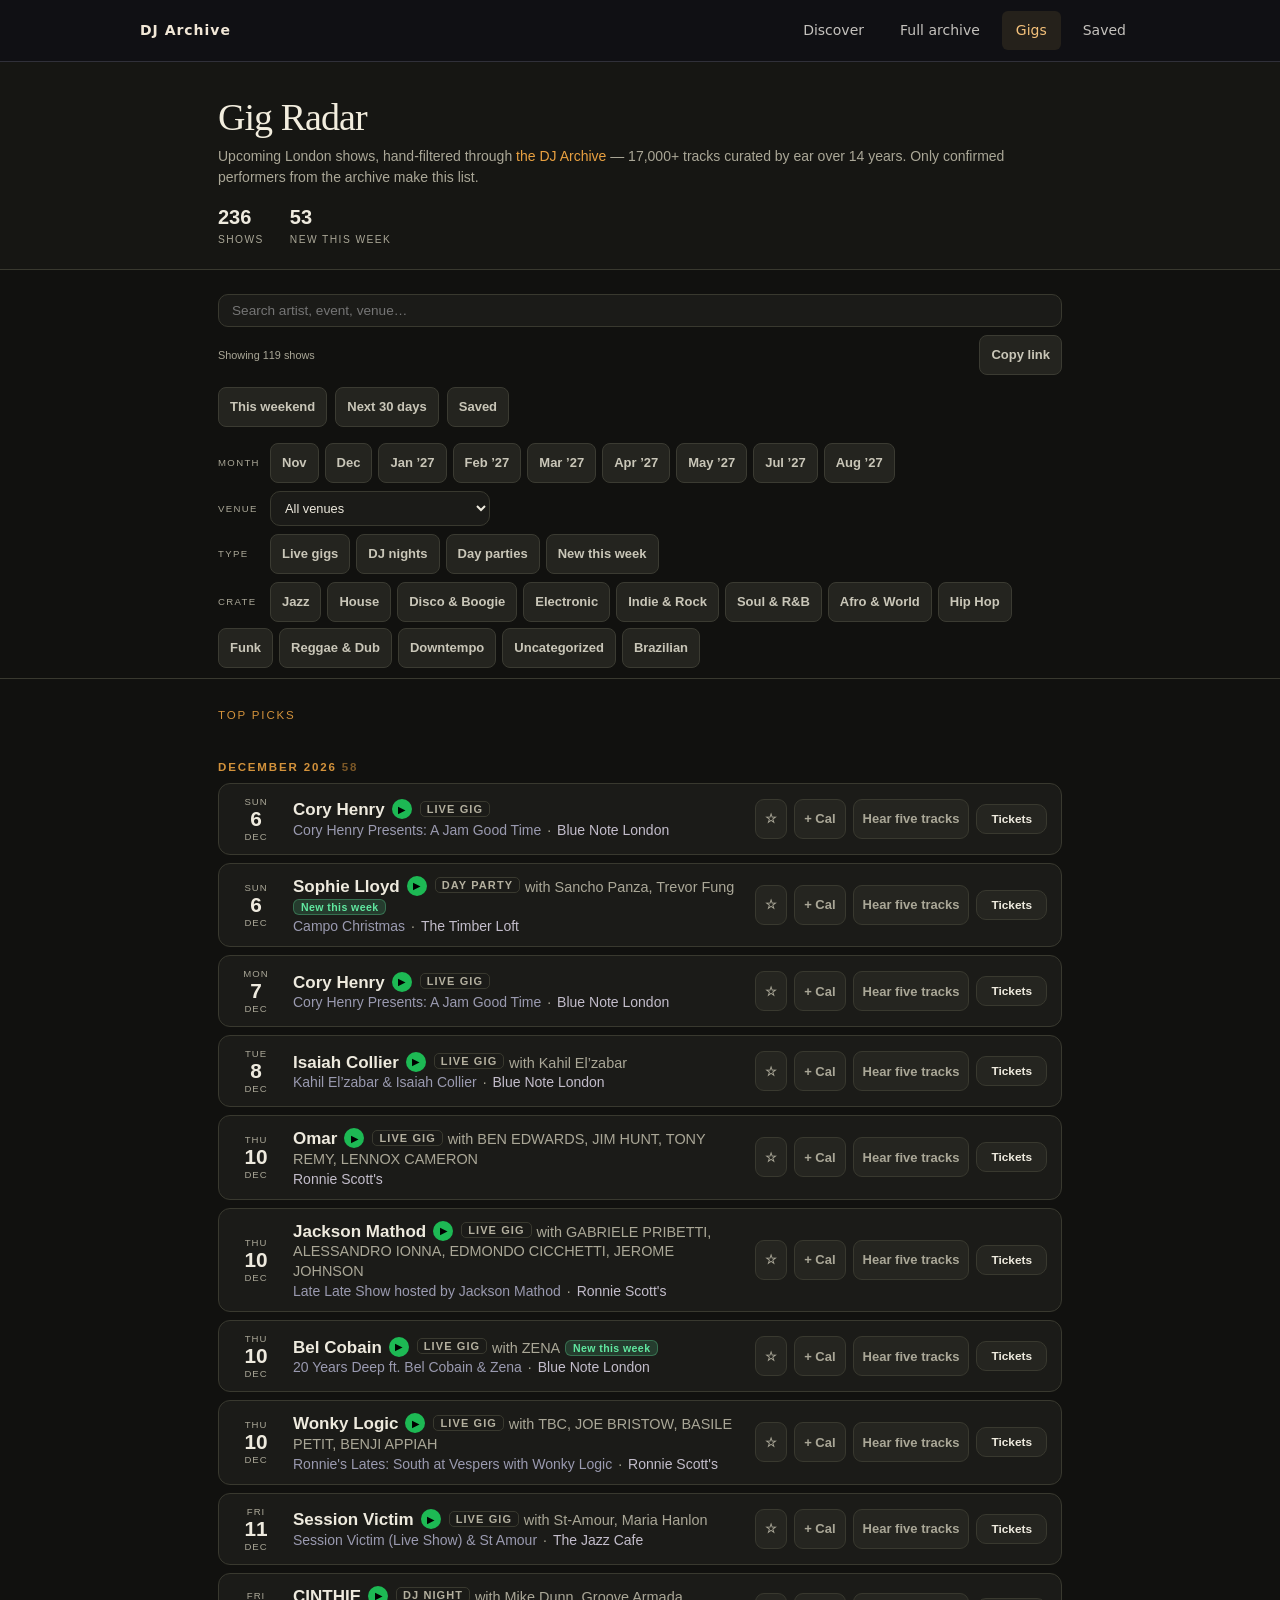
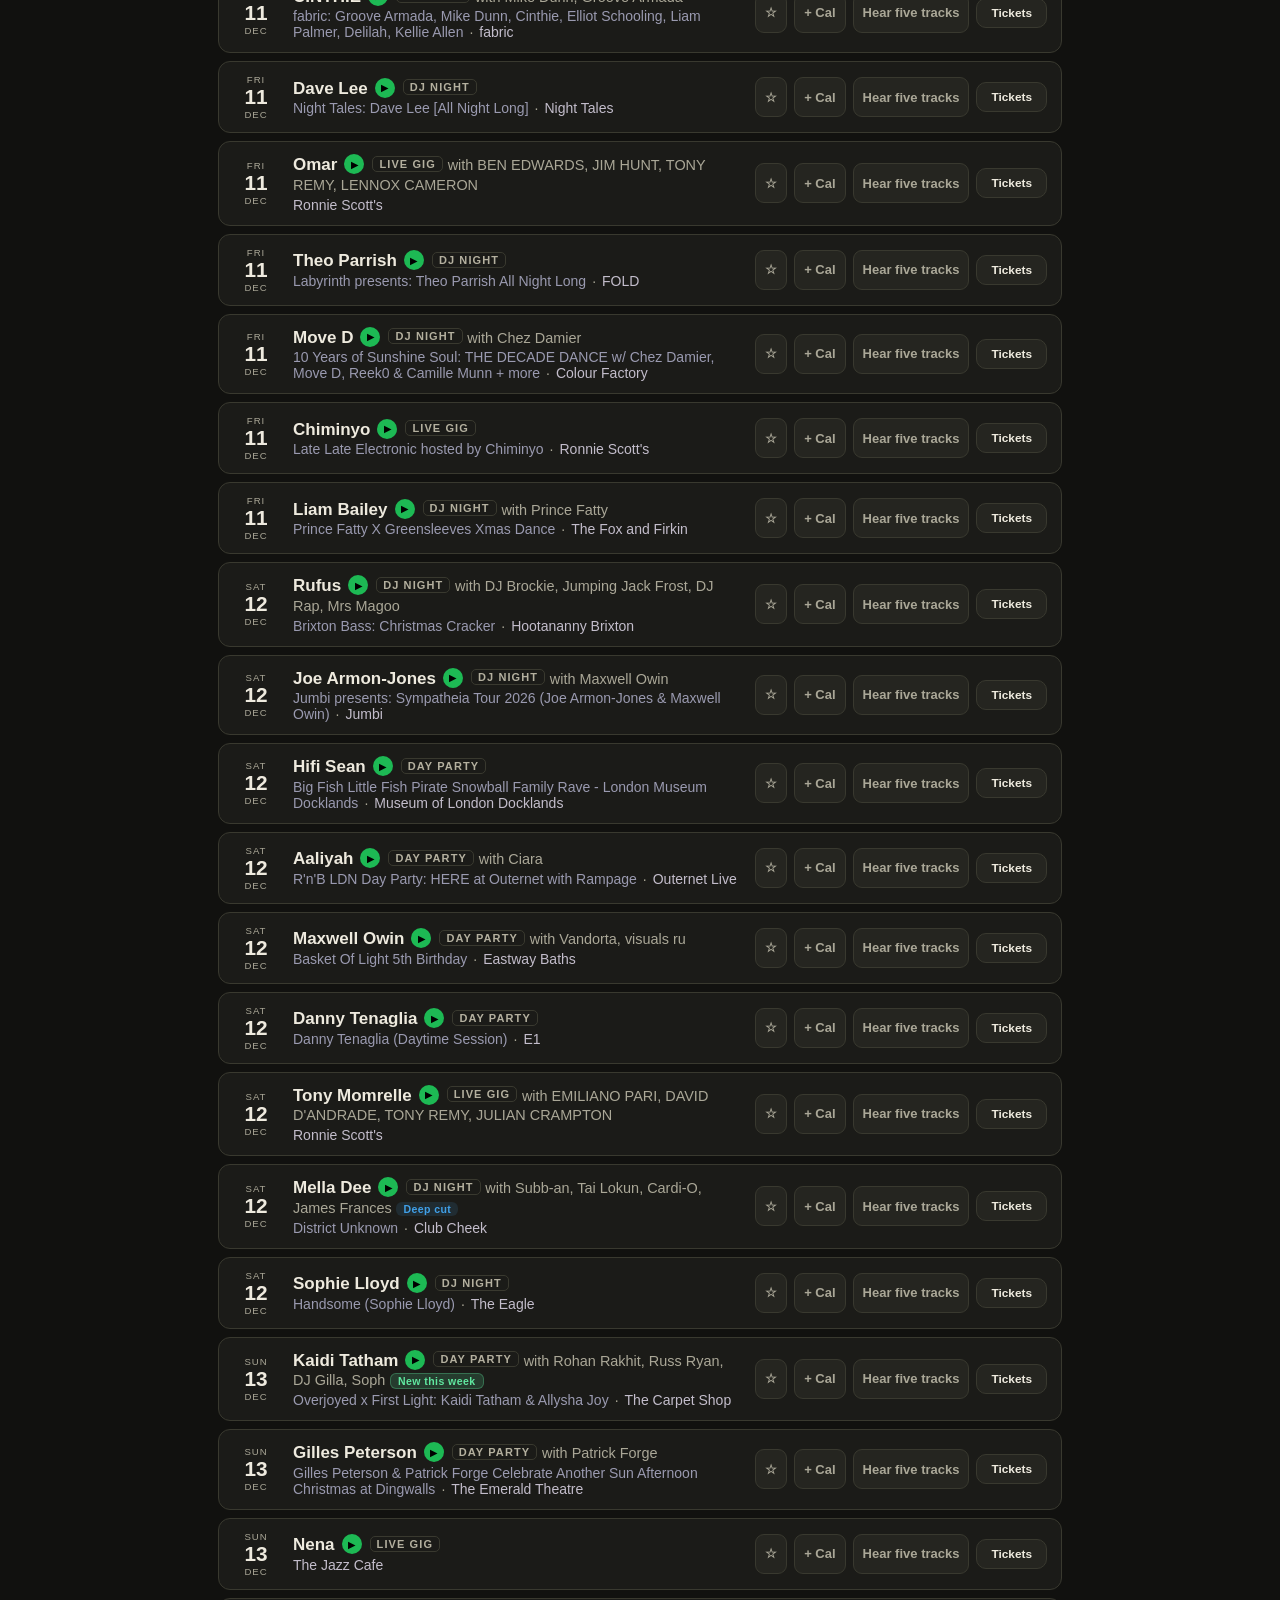
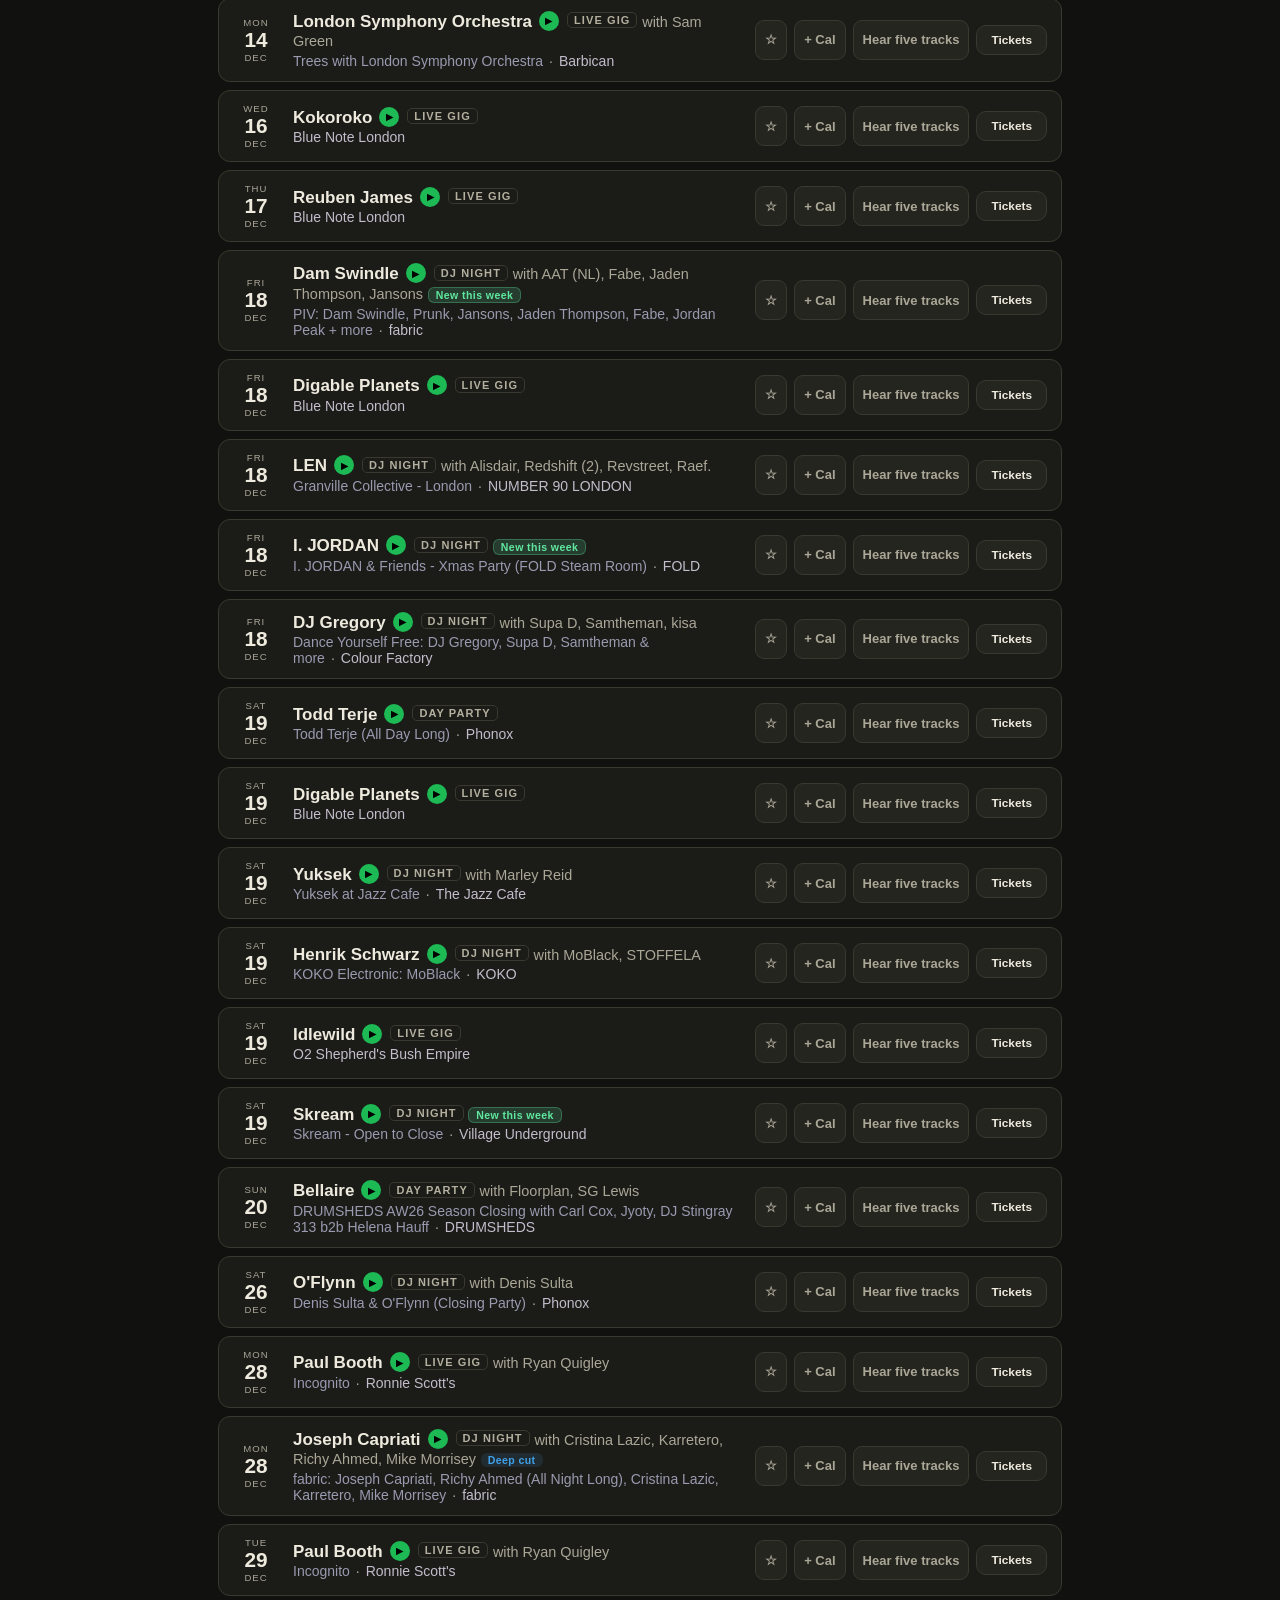
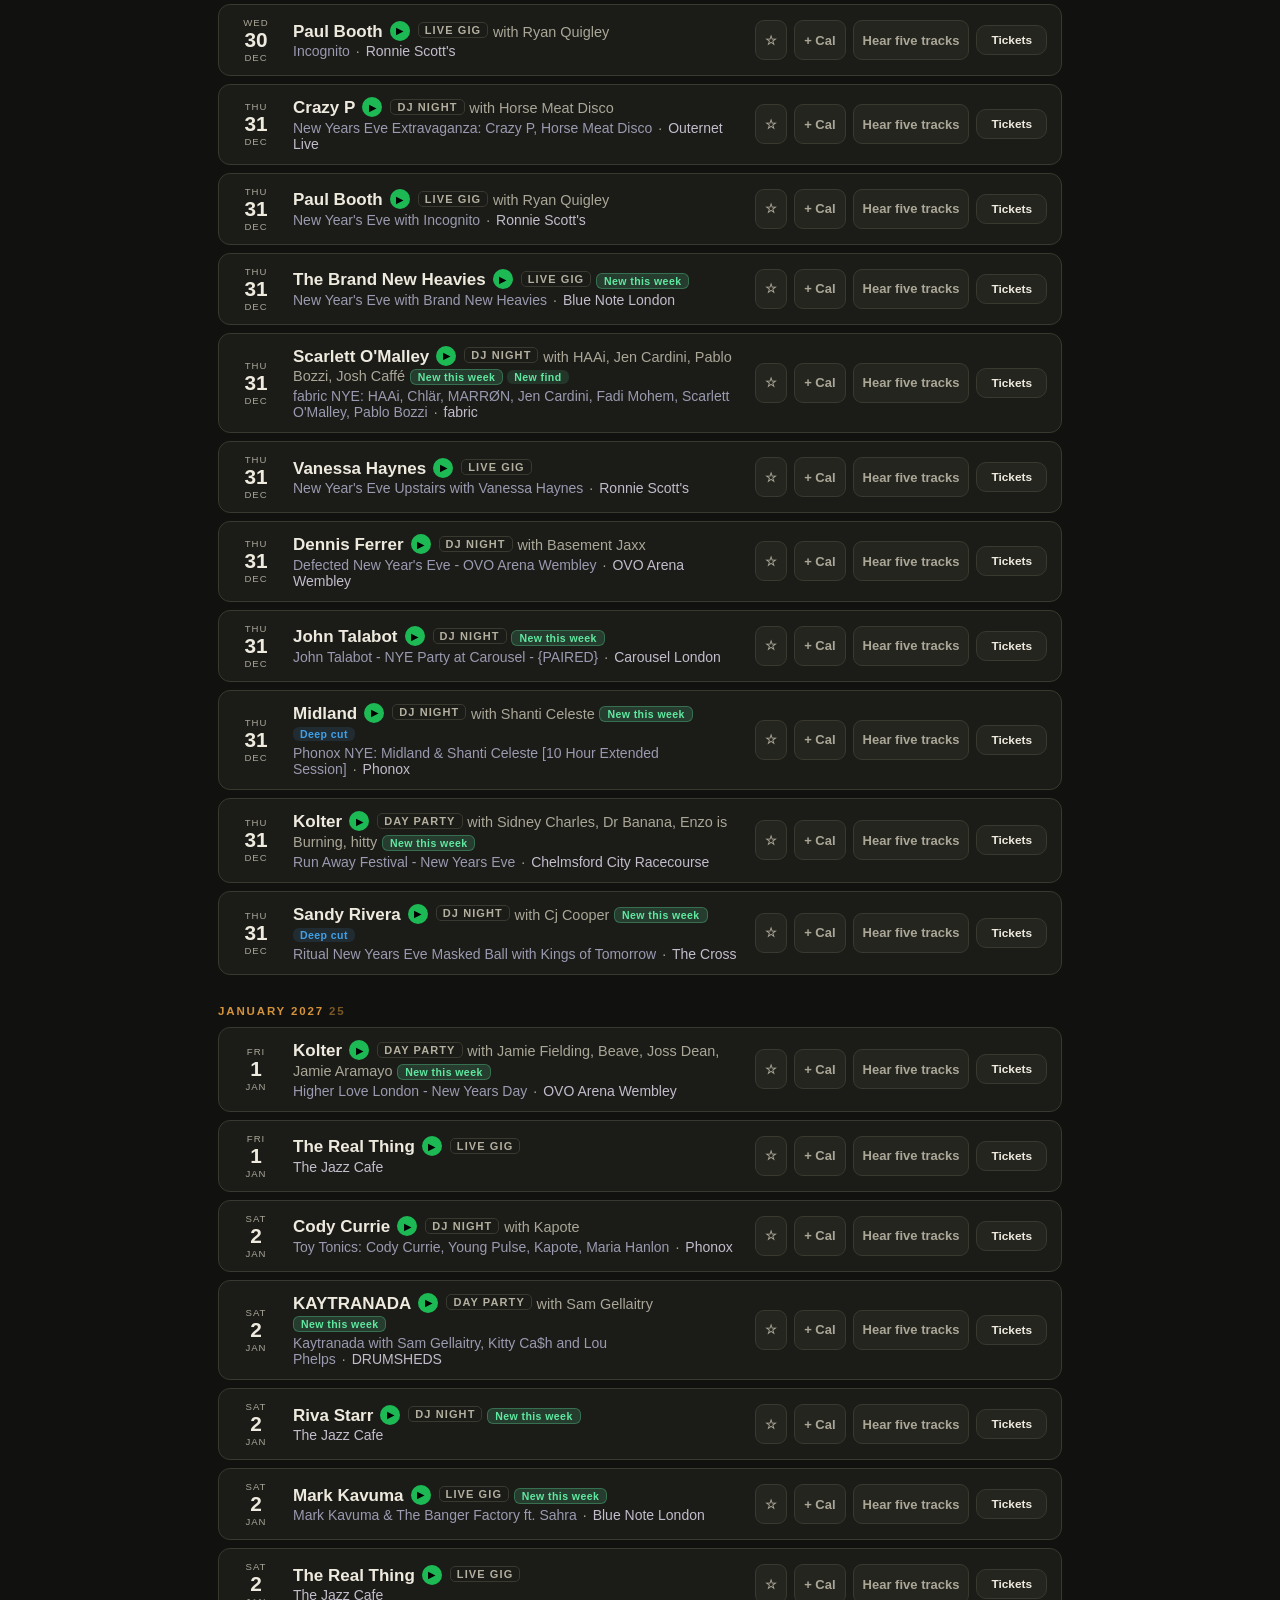
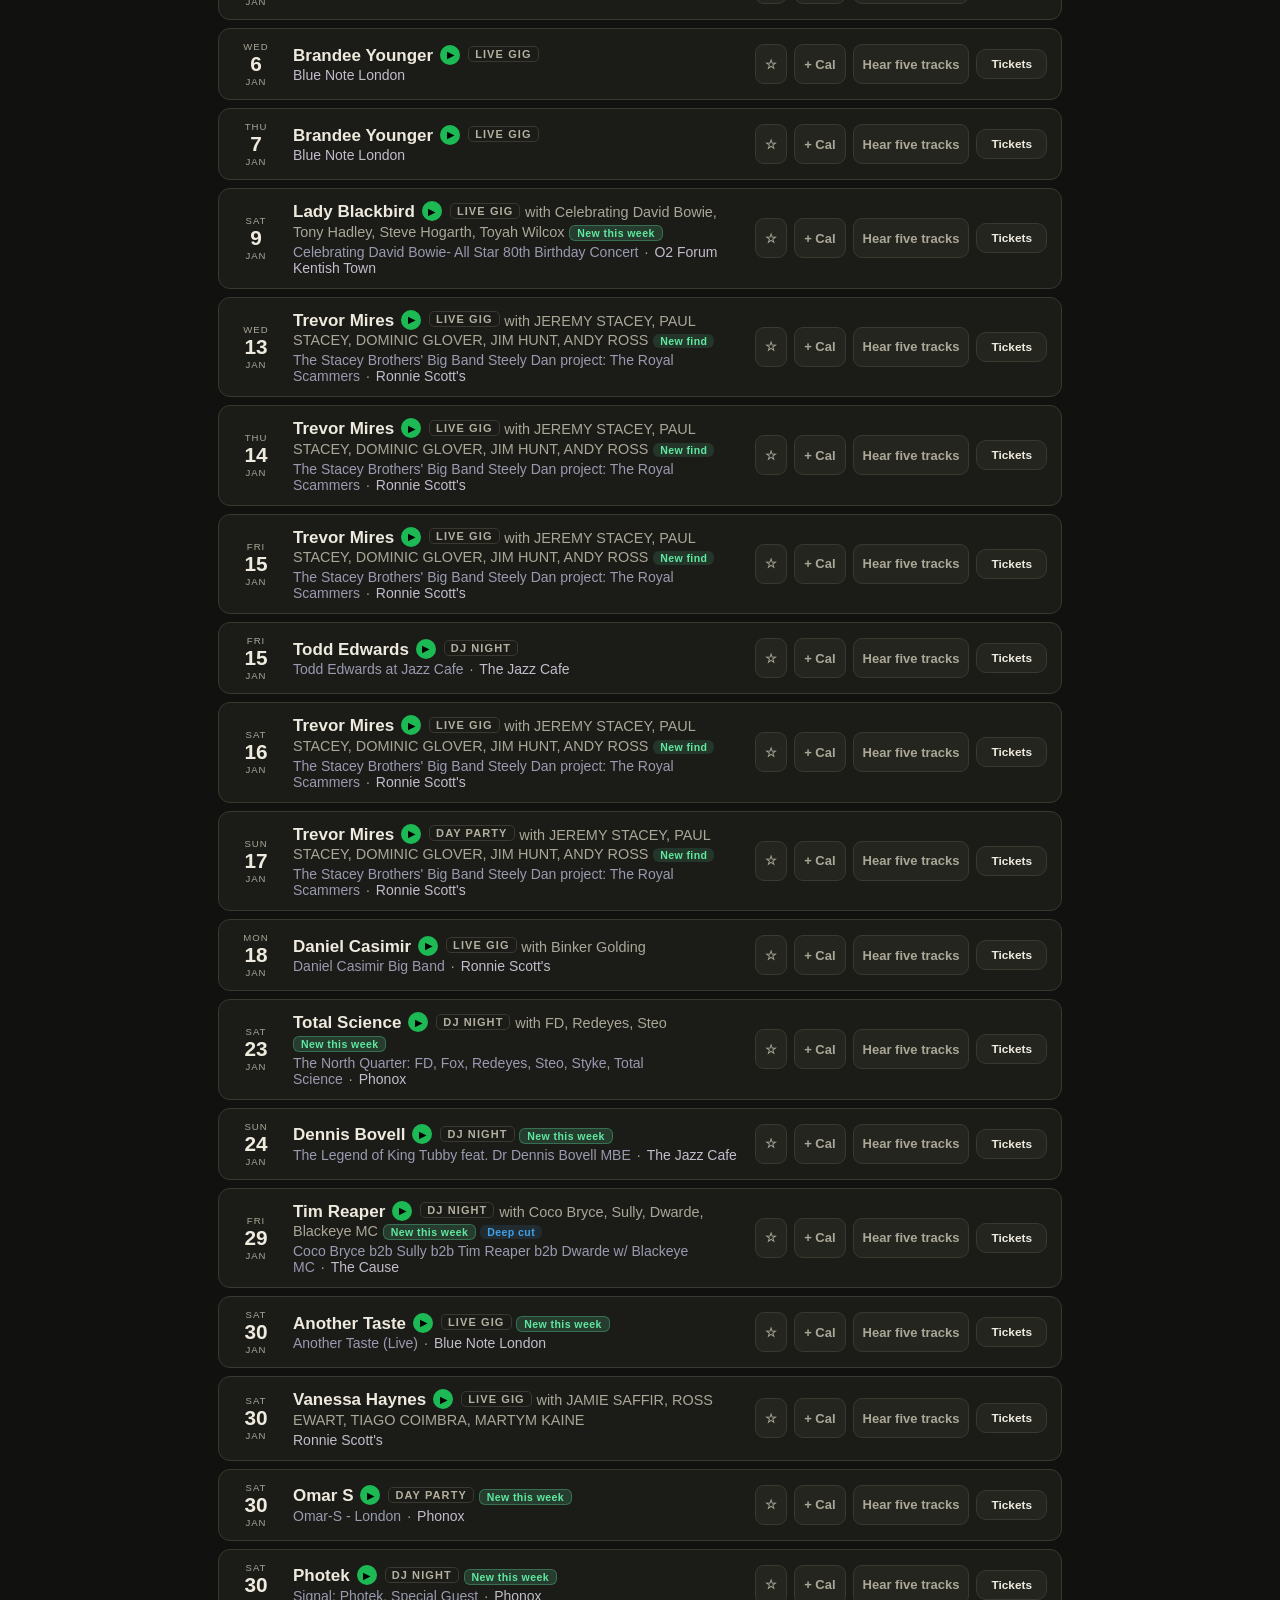
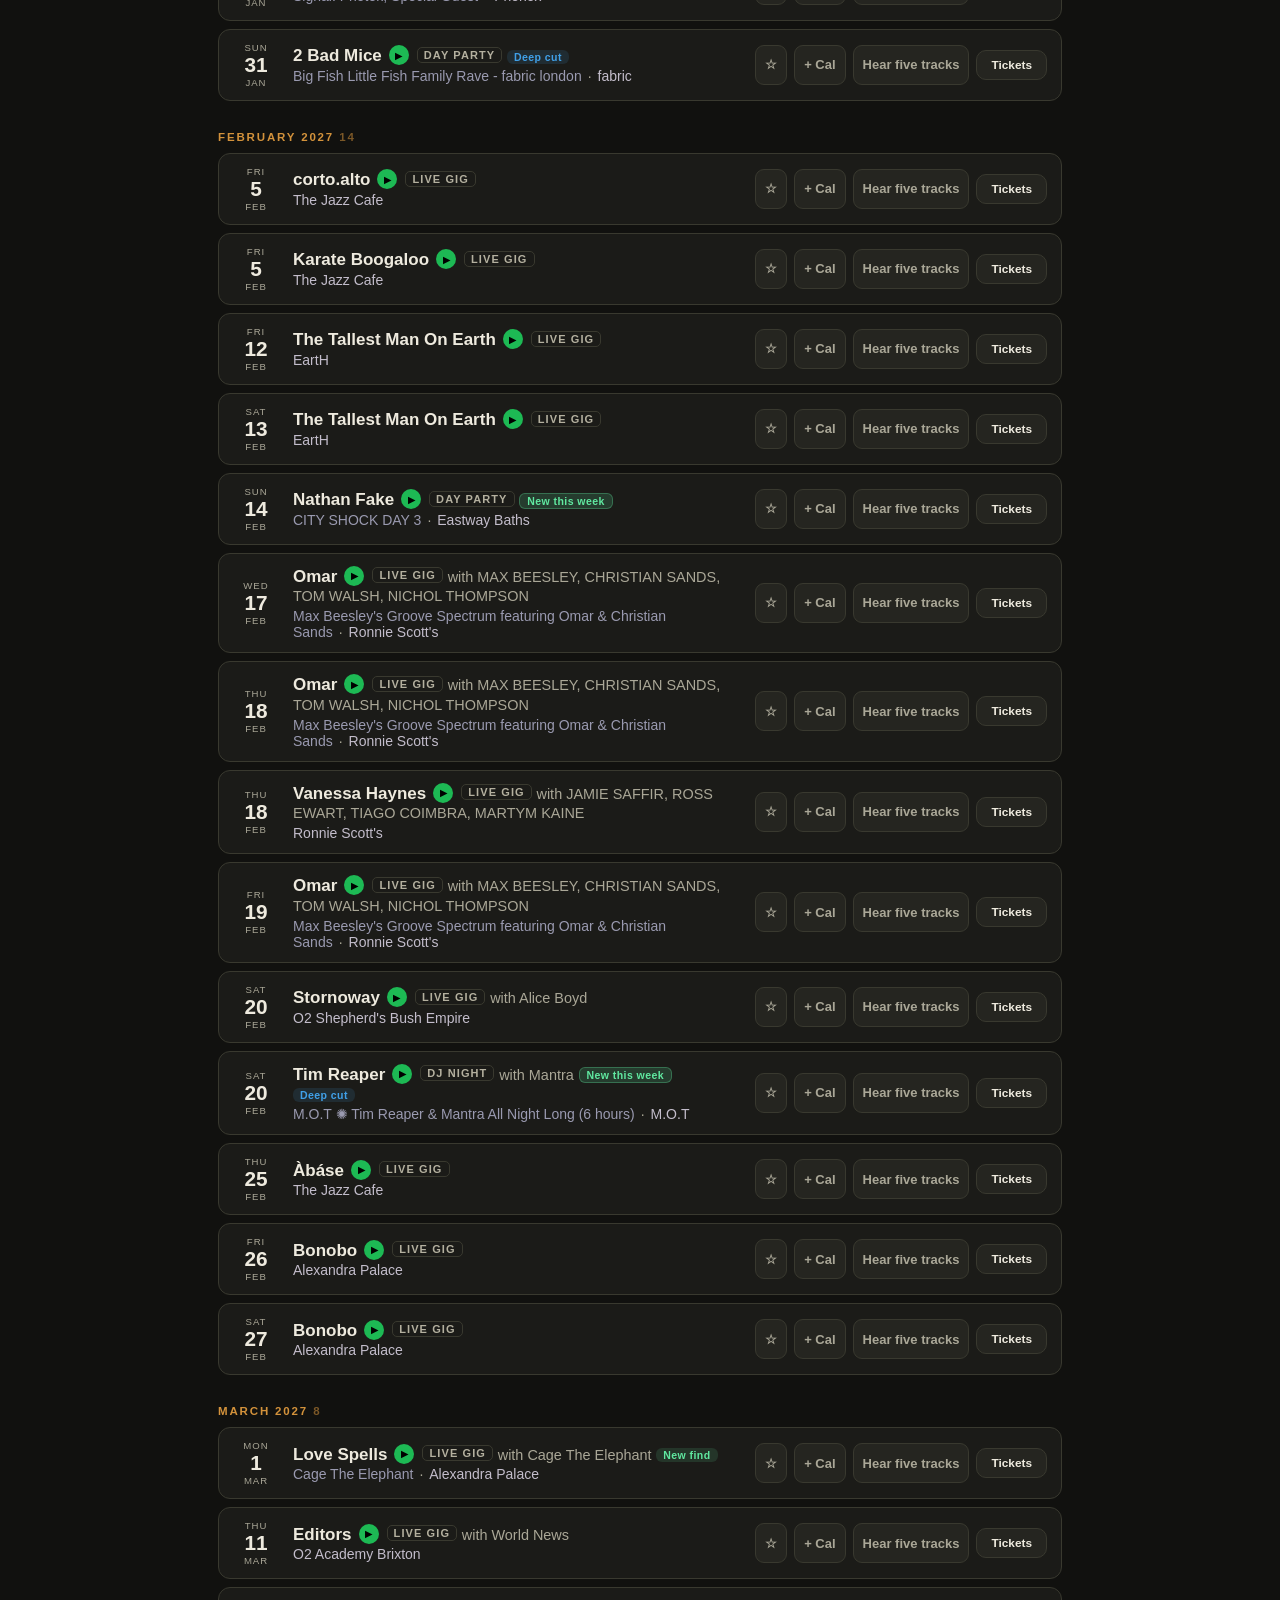
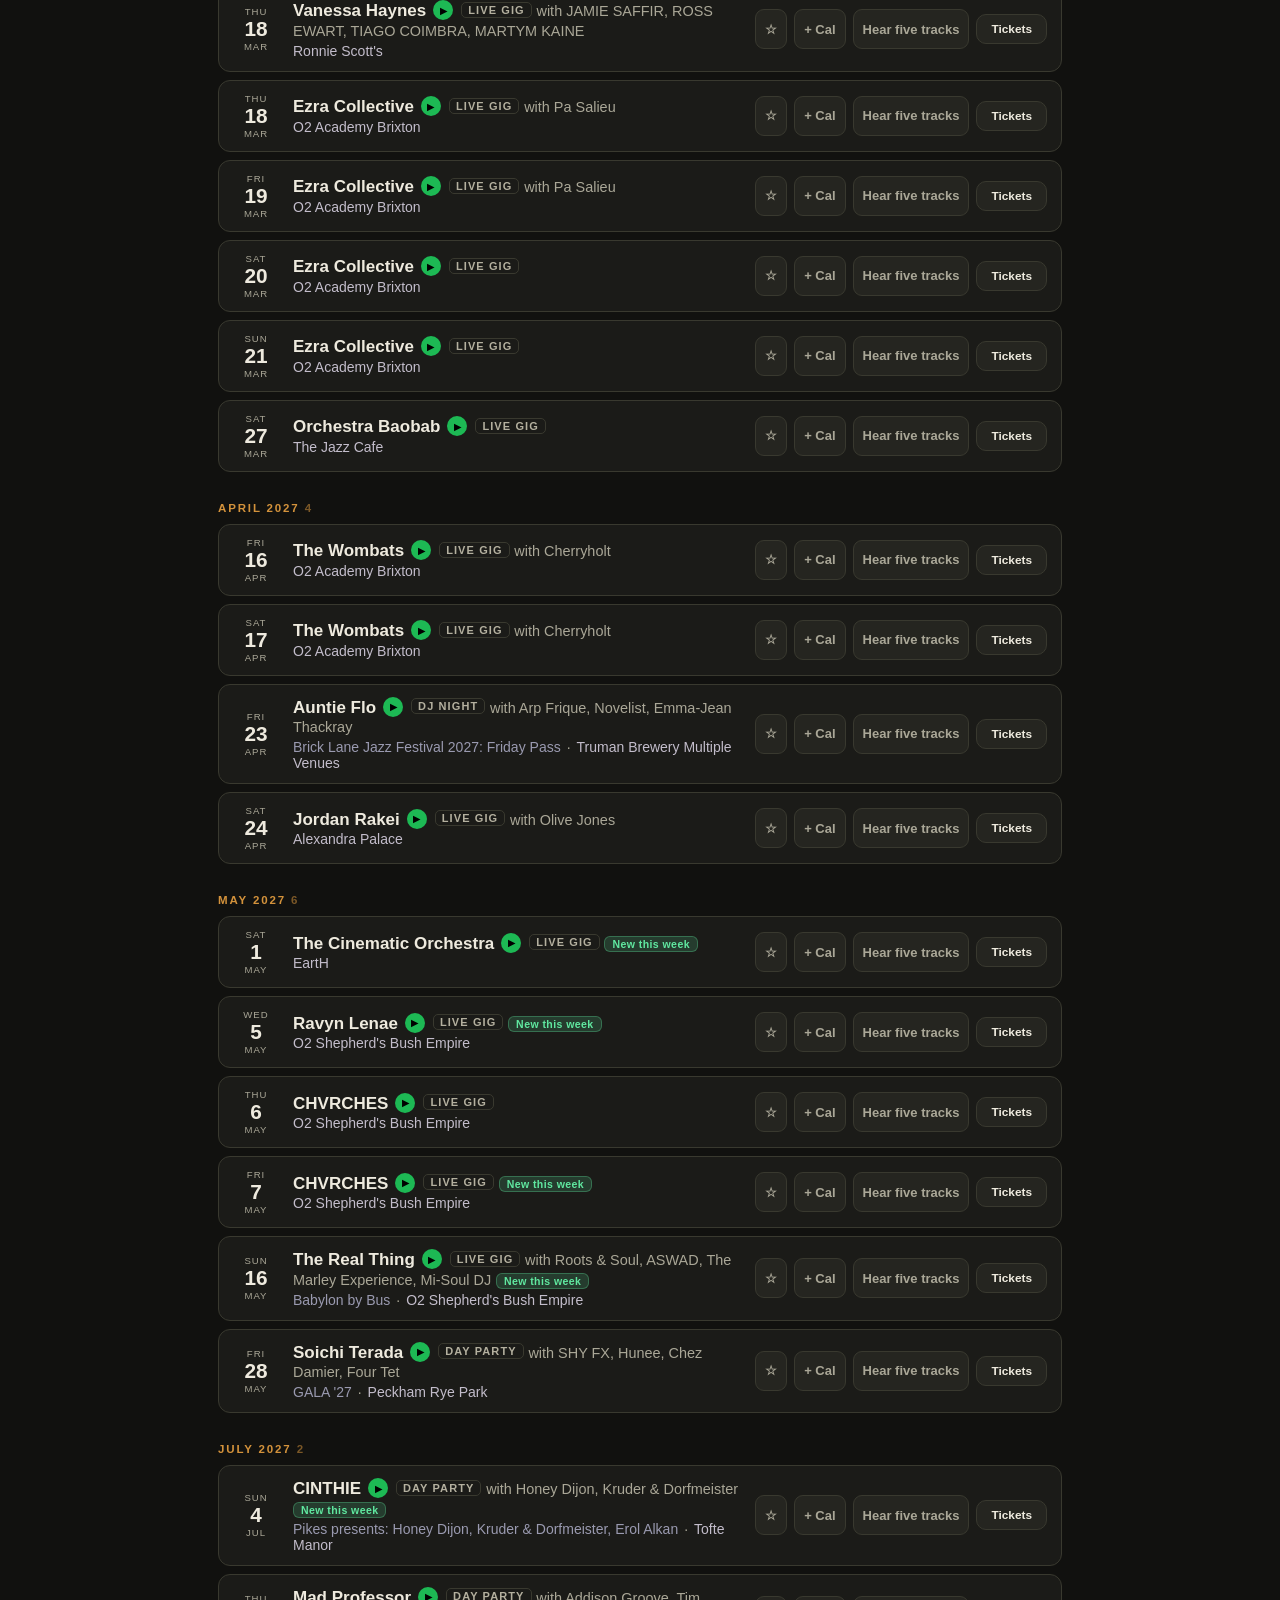
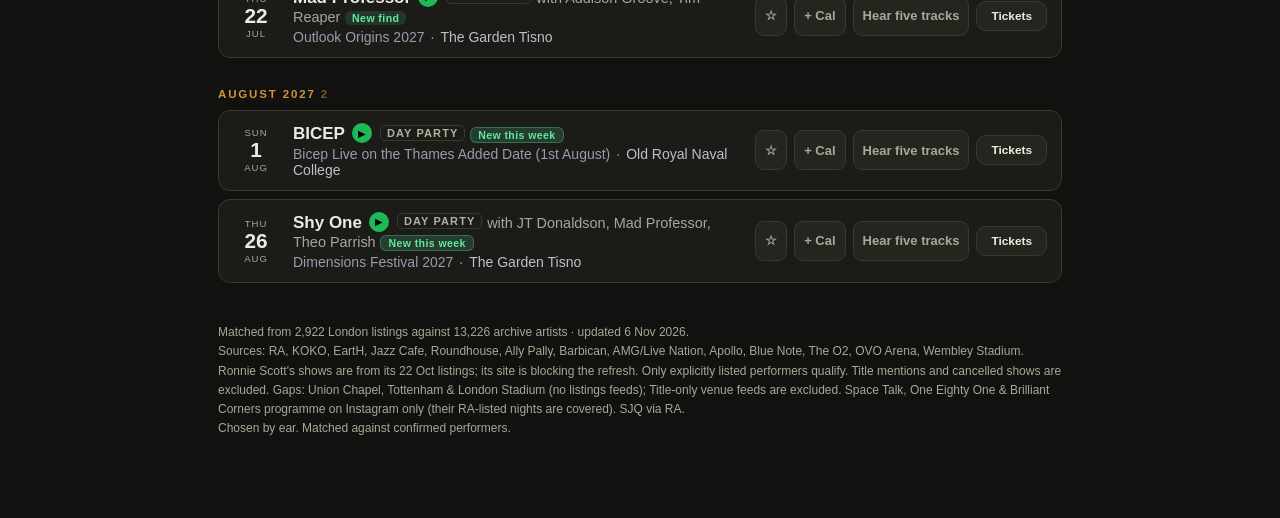
==== commit 4a048621: "Gig Radar weekly refresh" ====
--- a/gigs-share.html
+++ b/gigs-share.html
@@ -104,8 +104,8 @@
 <h1>Gig Radar</h1>
 <div class="sub">Upcoming London shows, hand-filtered through <a href="index.html">the DJ Archive</a> — 17,000+ tracks curated by ear over 14 years. Only confirmed performers from the archive make this list.</div>
 <div class="hero-stats">
-<div class="hs"><b>275</b><span>shows</span></div>
-<div class="hs"><b>58</b><span>new this week</span></div>
+<div class="hs"><b>236</b><span>shows</span></div>
+<div class="hs"><b>53</b><span>new this week</span></div>
 </div>
 </div></header>
 <div class="filters"><div class="f-inner">
@@ -114,221 +114,1310 @@
 <input id="q" type="search" placeholder="Search artist, event, venue…" autocomplete="off">
 <button class="fc" id="filters-toggle" type="button" aria-expanded="false" aria-controls="filter-more">Filters</button>
 </div>
-<div class="filter-summary"><span id="result-count" role="status" aria-live="polite">Showing 275 shows</span><span><button class="fc" id="copy-link" type="button">Copy link</button><button class="fc" id="clear" type="button">Clear</button></span></div>
+<div class="filter-summary"><span id="result-count" role="status" aria-live="polite">Showing 236 shows</span><span><button class="fc" id="copy-link" type="button">Copy link</button><button class="fc" id="clear" type="button">Clear</button></span></div>
 <div class="f-line quick-when">
 <button class="fc fc-range" data-range="weekend" type="button">This weekend</button>
 <button class="fc fc-range" data-range="30" type="button">Next 30 days</button>
 <button class="fc" id="fsaved" type="button">Saved</button>
 </div>
-<div class="f-line"><span class="f-label">Month</span><button class="fc fc-mo" data-mo="2026-10" type="button">Oct</button><button class="fc fc-mo" data-mo="2026-11" type="button">Nov</button><button class="fc fc-mo" data-mo="2026-12" type="button">Dec</button><button class="fc fc-mo" data-mo="2027-01" type="button">Jan ’27</button><button class="fc fc-mo" data-mo="2027-02" type="button">Feb ’27</button><button class="fc fc-mo" data-mo="2027-03" type="button">Mar ’27</button><button class="fc fc-mo" data-mo="2027-04" type="button">Apr ’27</button><button class="fc fc-mo" data-mo="2027-05" type="button">May ’27</button><button class="fc fc-mo" data-mo="2027-07" type="button">Jul ’27</button></div>
+<div class="f-line"><span class="f-label">Month</span><button class="fc fc-mo" data-mo="2026-11" type="button">Nov</button><button class="fc fc-mo" data-mo="2026-12" type="button">Dec</button><button class="fc fc-mo" data-mo="2027-01" type="button">Jan ’27</button><button class="fc fc-mo" data-mo="2027-02" type="button">Feb ’27</button><button class="fc fc-mo" data-mo="2027-03" type="button">Mar ’27</button><button class="fc fc-mo" data-mo="2027-04" type="button">Apr ’27</button><button class="fc fc-mo" data-mo="2027-05" type="button">May ’27</button><button class="fc fc-mo" data-mo="2027-07" type="button">Jul ’27</button><button class="fc fc-mo" data-mo="2027-08" type="button">Aug ’27</button></div>
 <div class="filter-more" id="filter-more">
-<div class="f-line"><span class="f-label">Venue</span><label class="visually-hidden" for="venue">Venue</label><select id="venue"><option value="">All venues</option><option value="26 Leake Street">26 Leake Street</option><option value="93 Feet East">93 Feet East</option><option value="Aethos London Shoreditch">Aethos London Shoreditch</option><option value="Alexandra Palace">Alexandra Palace</option><option value="Barbican">Barbican</option><option value="Blue Note London">Blue Note London</option><option value="Bread &amp; Butter Arch">Bread &amp; Butter Arch</option><option value="Bread and Butter">Bread and Butter</option><option value="Bricks">Bricks</option><option value="Brixton Storeys">Brixton Storeys</option><option value="Chelmsford City Racecourse">Chelmsford City Racecourse</option><option value="Club Cheek">Club Cheek</option><option value="Colour Factory">Colour Factory</option><option value="DRUMSHEDS">DRUMSHEDS</option><option value="E1">E1</option><option value="EartH">EartH</option><option value="EartH Kitchen">EartH Kitchen</option><option value="Eastway Baths">Eastway Baths</option><option value="Electric Brixton">Electric Brixton</option><option value="fabric">fabric</option><option value="Fire &amp; Lightbox">Fire &amp; Lightbox</option><option value="FOLD">FOLD</option><option value="Gaffe">Gaffe</option><option value="Grow">Grow</option><option value="Hackney Church">Hackney Church</option><option value="Hootananny Brixton">Hootananny Brixton</option><option value="ICA">ICA</option><option value="Ironworks">Ironworks</option><option value="Jumbi">Jumbi</option><option value="KOKO">KOKO</option><option value="M.O.T">M.O.T</option><option value="Magazine London">Magazine London</option><option value="Ministry Of Sound">Ministry Of Sound</option><option value="Museum of London Docklands">Museum of London Docklands</option><option value="Night Tales">Night Tales</option><option value="Night Tales Loft">Night Tales Loft</option><option value="Ninety One">Ninety One</option><option value="Notting Hill Arts Club">Notting Hill Arts Club</option><option value="NUMBER 90 LONDON">NUMBER 90 LONDON</option><option value="O2 Academy Brixton">O2 Academy Brixton</option><option value="O2 Forum Kentish Town">O2 Forum Kentish Town</option><option value="O2 Shepherd's Bush Empire">O2 Shepherd's Bush Empire</option><option value="Old Royal Naval College">Old Royal Naval College</option><option value="Onyx (E1)">Onyx (E1)</option><option value="Outernet Live">Outernet Live</option><option value="OVO Arena Wembley">OVO Arena Wembley</option><option value="Palais">Palais</option><option value="Peckham Rye Park">Peckham Rye Park</option><option value="Phonox">Phonox</option><option value="Planet Wax">Planet Wax</option><option value="Rolling Stock">Rolling Stock</option><option value="Ronnie Scott's">Ronnie Scott's</option><option value="Secret Location">Secret Location</option><option value="Soho Mews House">Soho Mews House</option><option value="Space Lounge London">Space Lounge London</option><option value="TBA">TBA</option><option value="TBA - Secret Location">TBA - Secret Location</option><option value="The Carpet Shop">The Carpet Shop</option><option value="The Cause">The Cause</option><option value="The Eagle">The Eagle</option><option value="The Emerald Theatre">The Emerald Theatre</option><option value="The Fox and Firkin">The Fox and Firkin</option><option value="The Garden Tisno">The Garden Tisno</option><option value="The Jazz Cafe">The Jazz Cafe</option><option value="The Lower Third">The Lower Third</option><option value="The Roundhouse">The Roundhouse</option><option value="The Timber Loft">The Timber Loft</option><option value="Tola">Tola</option><option value="Truman Brewery Multiple Venues">Truman Brewery Multiple Venues</option><option value="UNLOCKED">UNLOCKED</option><option value="Village Underground">Village Underground</option><option value="Vittoria Wharf Studio">Vittoria Wharf Studio</option><option value="Wembley Arena">Wembley Arena</option></select></div>
+<div class="f-line"><span class="f-label">Venue</span><label class="visually-hidden" for="venue">Venue</label><select id="venue"><option value="">All venues</option><option value="26 Leake Street">26 Leake Street</option><option value="93 Feet East">93 Feet East</option><option value="Alexandra Palace">Alexandra Palace</option><option value="Barbican">Barbican</option><option value="Blue Note London">Blue Note London</option><option value="Bread &amp; Butter Arch">Bread &amp; Butter Arch</option><option value="Bricks">Bricks</option><option value="Carousel London">Carousel London</option><option value="Chelmsford City Racecourse">Chelmsford City Racecourse</option><option value="Club Cheek">Club Cheek</option><option value="Club Empire">Club Empire</option><option value="Colour Factory">Colour Factory</option><option value="DRUMSHEDS">DRUMSHEDS</option><option value="E1">E1</option><option value="EartH">EartH</option><option value="EartH Kitchen">EartH Kitchen</option><option value="Eastway Baths">Eastway Baths</option><option value="Electric Brixton">Electric Brixton</option><option value="fabric">fabric</option><option value="Fabricxx">Fabricxx</option><option value="FOLD">FOLD</option><option value="Gallery">Gallery</option><option value="Grow">Grow</option><option value="Gwenda">Gwenda</option><option value="Hackney Bridge">Hackney Bridge</option><option value="Hackney Church">Hackney Church</option><option value="Hootananny Brixton">Hootananny Brixton</option><option value="ICA">ICA</option><option value="Jumbi">Jumbi</option><option value="KOKO">KOKO</option><option value="M.O.T">M.O.T</option><option value="Ministry Of Sound">Ministry Of Sound</option><option value="Museum of London Docklands">Museum of London Docklands</option><option value="Night Tales">Night Tales</option><option value="NUMBER 90 LONDON">NUMBER 90 LONDON</option><option value="O2 Academy Brixton">O2 Academy Brixton</option><option value="O2 Forum Kentish Town">O2 Forum Kentish Town</option><option value="O2 Shepherd's Bush Empire">O2 Shepherd's Bush Empire</option><option value="Old Royal Naval College">Old Royal Naval College</option><option value="Onyx (E1)">Onyx (E1)</option><option value="Outernet Live">Outernet Live</option><option value="OVO Arena Wembley">OVO Arena Wembley</option><option value="Palais">Palais</option><option value="Peckham Rye Park">Peckham Rye Park</option><option value="Phonox">Phonox</option><option value="Rolling Stock">Rolling Stock</option><option value="Ronnie Scott's">Ronnie Scott's</option><option value="Royal Festival Hall">Royal Festival Hall</option><option value="Secret Location">Secret Location</option><option value="Soho Mews House">Soho Mews House</option><option value="The Carpet Shop">The Carpet Shop</option><option value="The Cause">The Cause</option><option value="The Cross">The Cross</option><option value="The Eagle">The Eagle</option><option value="The Emerald Theatre">The Emerald Theatre</option><option value="The Fox and Firkin">The Fox and Firkin</option><option value="The Garden Tisno">The Garden Tisno</option><option value="The Jazz Cafe">The Jazz Cafe</option><option value="The Lower Third">The Lower Third</option><option value="The Roundhouse">The Roundhouse</option><option value="The Timber Loft">The Timber Loft</option><option value="Tofte Manor">Tofte Manor</option><option value="Truman Brewery Multiple Venues">Truman Brewery Multiple Venues</option><option value="Village Underground">Village Underground</option><option value="Wembley Arena">Wembley Arena</option><option value="Wood Street Bear">Wood Street Bear</option></select></div>
 <div class="f-line"><span class="f-label">Type</span>
 <button class="fc fc-t" data-t="gig" type="button">Live gigs</button>
 <button class="fc fc-t" data-t="dj" type="button">DJ nights</button>
 <button class="fc fc-t" data-t="day" type="button">Day parties</button>
 <button class="fc" id="fnew" type="button">New this week</button>
 </div>
-<div class="f-line"><span class="f-label">Crate</span><button class="fc fc-c" data-c="Jazz" type="button">Jazz</button><button class="fc fc-c" data-c="House" type="button">House</button><button class="fc fc-c" data-c="Disco &amp; Boogie" type="button">Disco &amp; Boogie</button><button class="fc fc-c" data-c="Electronic" type="button">Electronic</button><button class="fc fc-c" data-c="Soul &amp; R&amp;B" type="button">Soul &amp; R&amp;B</button><button class="fc fc-c" data-c="Indie &amp; Rock" type="button">Indie &amp; Rock</button><button class="fc fc-c" data-c="Afro &amp; World" type="button">Afro &amp; World</button><button class="fc fc-c" data-c="Funk" type="button">Funk</button><button class="fc fc-c" data-c="Hip Hop" type="button">Hip Hop</button><button class="fc fc-c" data-c="Downtempo" type="button">Downtempo</button><button class="fc fc-c" data-c="Reggae &amp; Dub" type="button">Reggae &amp; Dub</button><button class="fc fc-c" data-c="Brazilian" type="button">Brazilian</button><button class="fc fc-c" data-c="Uncategorized" type="button">Uncategorized</button></div>
+<div class="f-line"><span class="f-label">Crate</span><button class="fc fc-c" data-c="Jazz" type="button">Jazz</button><button class="fc fc-c" data-c="House" type="button">House</button><button class="fc fc-c" data-c="Disco &amp; Boogie" type="button">Disco &amp; Boogie</button><button class="fc fc-c" data-c="Electronic" type="button">Electronic</button><button class="fc fc-c" data-c="Indie &amp; Rock" type="button">Indie &amp; Rock</button><button class="fc fc-c" data-c="Soul &amp; R&amp;B" type="button">Soul &amp; R&amp;B</button><button class="fc fc-c" data-c="Afro &amp; World" type="button">Afro &amp; World</button><button class="fc fc-c" data-c="Hip Hop" type="button">Hip Hop</button><button class="fc fc-c" data-c="Funk" type="button">Funk</button><button class="fc fc-c" data-c="Reggae &amp; Dub" type="button">Reggae &amp; Dub</button><button class="fc fc-c" data-c="Downtempo" type="button">Downtempo</button><button class="fc fc-c" data-c="Uncategorized" type="button">Uncategorized</button><button class="fc fc-c" data-c="Brazilian" type="button">Brazilian</button></div>
 </div>
 </div></div>
 <div class="wrap">
 <div id="picks-w"><div class="eyebrow">Top picks</div>
 <div class="grid">
-<div class="card" data-v="Hootananny Brixton" data-mo="2026-10" data-c="House" data-t="dj" data-n="0" data-d="2026-10-24" data-key="2026-10-24|Atjazz|Hootananny Brixton" data-title="Atjazz B2B Sean McCabe, Groove Assassin + South Beach Recycling" data-artist="Atjazz" data-url="https://ra.co/events/2541558" data-s="atjazz sean mccabe atjazz sean mccabe groove assassin atjazz b2b sean mccabe, groove assassin + south beach recycling hootananny brixton">
-  <a class="card-cover" href="https://ra.co/events/2541558" target="_blank" rel="noopener" aria-label="Tickets: Atjazz"></a>
-  <div class="card-top"><span class="card-date">SAT 24 OCT</span><span class="card-type">DJ night</span></div>
-  <div class="card-artist"><a class="a-link" href="index.html#find=Atjazz" onclick="try{localStorage.setItem('gr_find',this.dataset.a)}catch(e){}" data-a="Atjazz" title="See them in the archive">Atjazz</a><a class="sp-link" href="https://open.spotify.com/search/Atjazz" target="_blank" rel="noopener" title="Open in Spotify">&#9654;</a></div>
-  <div class="card-event">Atjazz B2B Sean McCabe, Groove Assassin + South Beach Recycling</div>
-  <div class="card-venue">Hootananny Brixton</div>
-  <div class="badges"></div>
-  <div class="why">22 archive tracks · House</div>
-  <div class="card-actions"><button class="mini-action save-btn" type="button" aria-label="Save Atjazz" aria-pressed="false" title="Save">☆</button><button class="mini-action cal-btn" type="button" aria-label="Add Atjazz to calendar" title="Add to calendar">+ Cal</button><a class="mini-action" href="index.html?hear=Atjazz">Hear five tracks</a><a class="mini-action" href="https://ra.co/events/2541558" target="_blank" rel="noopener">Tickets</a></div>
-</div><div class="card" data-v="Blue Note London" data-mo="2026-11" data-c="Soul &amp; R&amp;B" data-t="gig" data-n="0" data-d="2026-11-05" data-key="2026-11-05|Yazmin Lacey|Blue Note London" data-title="Yazmin Lacey" data-artist="Yazmin Lacey" data-url="https://www.bluenotejazz.com/london/tm-event/yazmin-lacey/" data-s="yazmin lacey yazmin lacey yazmin lacey blue note london">
-  <a class="card-cover" href="https://www.bluenotejazz.com/london/tm-event/yazmin-lacey/" target="_blank" rel="noopener" aria-label="Tickets: Yazmin Lacey"></a>
-  <div class="card-top"><span class="card-date">THU 5 NOV</span><span class="card-type">Live gig</span></div>
-  <div class="card-artist"><a class="a-link" href="index.html#find=Yazmin Lacey" onclick="try{localStorage.setItem('gr_find',this.dataset.a)}catch(e){}" data-a="Yazmin Lacey" title="See them in the archive">Yazmin Lacey</a><a class="sp-link" href="https://open.spotify.com/search/Yazmin Lacey" target="_blank" rel="noopener" title="Open in Spotify">&#9654;</a></div>
-  <div class="card-event">Yazmin Lacey</div>
-  <div class="card-venue">Blue Note London</div>
-  <div class="badges"></div>
-  <div class="why">27 archive tracks · Soul & R&B</div>
-  <div class="card-actions"><button class="mini-action save-btn" type="button" aria-label="Save Yazmin Lacey" aria-pressed="false" title="Save">☆</button><button class="mini-action cal-btn" type="button" aria-label="Add Yazmin Lacey to calendar" title="Add to calendar">+ Cal</button><a class="mini-action" href="index.html?hear=Yazmin%20Lacey">Hear five tracks</a><a class="mini-action" href="https://www.bluenotejazz.com/london/tm-event/yazmin-lacey/" target="_blank" rel="noopener">Tickets</a></div>
-</div><div class="card" data-v="DRUMSHEDS" data-mo="2026-11" data-c="House" data-t="dj" data-n="1" data-d="2026-11-13" data-key="2026-11-13|Ron Trent|DRUMSHEDS" data-title="La Discothèque with Purple Disco Machine, Folamour, Dan Shake, Ron Trent, Jayda G" data-artist="Ron Trent" data-url="https://ra.co/events/2496919" data-s="ron trent purple disco machine daisybelle dan shake jayda g folamour purple disco machine folamour daisybelle dj paulette dombresky dan shake heléna star jayda g jennifer loveless ron trent siggy tarzsa la discothèque with purple disco machine, folamour, dan shake, ron trent, jayda g drumsheds">
+<div class="card" data-v="DRUMSHEDS" data-mo="2026-11" data-c="House" data-t="dj" data-n="0" data-d="2026-11-13" data-key="2026-11-13|Ron Trent|DRUMSHEDS" data-title="La Discothèque with Purple Disco Machine, Folamour, Dan Shake, Ron Trent, Jayda G" data-artist="Ron Trent" data-url="https://ra.co/events/2496919" data-s="ron trent purple disco machine daisybelle dan shake jayda g folamour purple disco machine folamour daisybelle dj paulette dombresky dan shake heléna star jayda g jennifer loveless ron trent siggy tarzsa la discothèque with purple disco machine, folamour, dan shake, ron trent, jayda g drumsheds">
   <a class="card-cover" href="https://ra.co/events/2496919" target="_blank" rel="noopener" aria-label="Tickets: Ron Trent"></a>
   <div class="card-top"><span class="card-date">FRI 13 NOV</span><span class="card-type">DJ night</span></div>
   <div class="card-artist"><a class="a-link" href="index.html#find=Ron Trent" onclick="try{localStorage.setItem('gr_find',this.dataset.a)}catch(e){}" data-a="Ron Trent" title="See them in the archive">Ron Trent</a><a class="sp-link" href="https://open.spotify.com/search/Ron Trent" target="_blank" rel="noopener" title="Open in Spotify">&#9654;</a></div>
   <div class="card-event">La Discothèque with Purple Disco Machine, Folamour, Dan Shake, Ron Trent, Jayda G</div>
   <div class="card-venue">DRUMSHEDS</div>
-  <div class="badges"><span class="bdg bdg-just">New this week</span></div>
+  <div class="badges"></div>
   <div class="why">19 archive tracks · House</div>
   <div class="card-actions"><button class="mini-action save-btn" type="button" aria-label="Save Ron Trent" aria-pressed="false" title="Save">☆</button><button class="mini-action cal-btn" type="button" aria-label="Add Ron Trent to calendar" title="Add to calendar">+ Cal</button><a class="mini-action" href="index.html?hear=Ron%20Trent">Hear five tracks</a><a class="mini-action" href="https://ra.co/events/2496919" target="_blank" rel="noopener">Tickets</a></div>
+</div><div class="card" data-v="Ministry Of Sound" data-mo="2026-11" data-c="House" data-t="day" data-n="0" data-d="2026-11-14" data-key="2026-11-14|Atjazz|Ministry Of Sound" data-title="Deep Supply" data-artist="Atjazz" data-url="https://ra.co/events/2547526" data-s="atjazz david bailey billy cocks the journey men groove assassin atjazz david bailey deep supply ministry of sound">
+  <a class="card-cover" href="https://ra.co/events/2547526" target="_blank" rel="noopener" aria-label="Tickets: Atjazz"></a>
+  <div class="card-top"><span class="card-date">SAT 14 NOV</span><span class="card-type">Day party</span></div>
+  <div class="card-artist"><a class="a-link" href="index.html#find=Atjazz" onclick="try{localStorage.setItem('gr_find',this.dataset.a)}catch(e){}" data-a="Atjazz" title="See them in the archive">Atjazz</a><a class="sp-link" href="https://open.spotify.com/search/Atjazz" target="_blank" rel="noopener" title="Open in Spotify">&#9654;</a></div>
+  <div class="card-event">Deep Supply</div>
+  <div class="card-venue">Ministry Of Sound</div>
+  <div class="badges"></div>
+  <div class="why">22 archive tracks · House</div>
+  <div class="card-actions"><button class="mini-action save-btn" type="button" aria-label="Save Atjazz" aria-pressed="false" title="Save">☆</button><button class="mini-action cal-btn" type="button" aria-label="Add Atjazz to calendar" title="Add to calendar">+ Cal</button><a class="mini-action" href="index.html?hear=Atjazz">Hear five tracks</a><a class="mini-action" href="https://ra.co/events/2547526" target="_blank" rel="noopener">Tickets</a></div>
+</div><div class="card" data-v="Ronnie Scott's" data-mo="2026-11" data-c="Jazz" data-t="gig" data-n="0" data-d="2026-11-14" data-key="2026-11-14|Finn Rees|Ronnie Scott's" data-title="Chip Wickham" data-artist="Finn Rees" data-url="https://www.ronniescotts.co.uk/find-a-show/chip-wickham" data-s="finn rees chip wickham chip wickham aaron wood finn rees simon houghton riccardo chiaberta chip wickham ronnie scott's">
+  <a class="card-cover" href="https://www.ronniescotts.co.uk/find-a-show/chip-wickham" target="_blank" rel="noopener" aria-label="Tickets: Finn Rees"></a>
+  <div class="card-top"><span class="card-date">SAT 14 NOV</span><span class="card-type">Live gig</span></div>
+  <div class="card-artist"><a class="a-link" href="index.html#find=Finn Rees" onclick="try{localStorage.setItem('gr_find',this.dataset.a)}catch(e){}" data-a="Finn Rees" title="See them in the archive">Finn Rees</a><a class="sp-link" href="https://open.spotify.com/search/Finn Rees" target="_blank" rel="noopener" title="Open in Spotify">&#9654;</a></div>
+  <div class="card-event">Chip Wickham</div>
+  <div class="card-venue">Ronnie Scott's</div>
+  <div class="badges"></div>
+  <div class="why">18 archive tracks · Jazz</div>
+  <div class="card-actions"><button class="mini-action save-btn" type="button" aria-label="Save Finn Rees" aria-pressed="false" title="Save">☆</button><button class="mini-action cal-btn" type="button" aria-label="Add Finn Rees to calendar" title="Add to calendar">+ Cal</button><a class="mini-action" href="index.html?hear=Finn%20Rees">Hear five tracks</a><a class="mini-action" href="https://www.ronniescotts.co.uk/find-a-show/chip-wickham" target="_blank" rel="noopener">Tickets</a></div>
 </div>
 </div></div>
-<h2 class="mh" data-mo="2026-10">October 2026 <span class="mh-n">64</span></h2>
-<div class="row" data-v="Village Underground" data-mo="2026-10" data-c="Afro &amp; World" data-t="gig" data-n="0" data-d="2026-10-22" data-key="2026-10-22|Romare|Village Underground" data-title="Romare (Live) - Village Underground" data-artist="Romare" data-url="https://ra.co/events/2471536" data-s="romare romare romare (live) - village underground village underground">
-  <div class="r-date"><span class="r-dow">THU</span><span class="r-day">22</span><span class="r-mon">OCT</span></div>
-  <div class="r-main">
-    <div class="r-artist"><a class="a-link" href="index.html#find=Romare" onclick="try{localStorage.setItem('gr_find',this.dataset.a)}catch(e){}" data-a="Romare" title="See them in the archive">Romare</a><a class="sp-link" href="https://open.spotify.com/search/Romare" target="_blank" rel="noopener" title="Open in Spotify">&#9654;</a><span class="r-type">Live gig</span> </div>
-    <div class="r-sub"><span class="ev-title">Romare (Live) - Village Underground</span><span class="dot">·</span><span class="r-venue">Village Underground</span></div>
-
-  </div>
-  <div class="row-actions"><button class="mini-action save-btn" type="button" aria-label="Save Romare" aria-pressed="false" title="Save">☆</button><button class="mini-action cal-btn" type="button" aria-label="Add Romare to calendar" title="Add to calendar">+ Cal</button><a class="mini-action" href="index.html?hear=Romare">Hear five tracks</a><a class="tix" href="https://ra.co/events/2471536" target="_blank" rel="noopener">Tickets</a></div>
-</div>
-<div class="row" data-v="The Jazz Cafe" data-mo="2026-10" data-c="Afro &amp; World" data-t="gig" data-n="0" data-d="2026-10-22" data-key="2026-10-22|Romare|The Jazz Cafe" data-title="Romare (Live)" data-artist="Romare" data-url="https://thejazzcafe.com/event/romare-live/" data-s="romare romare romare (live) the jazz cafe">
-  <div class="r-date"><span class="r-dow">THU</span><span class="r-day">22</span><span class="r-mon">OCT</span></div>
-  <div class="r-main">
-    <div class="r-artist"><a class="a-link" href="index.html#find=Romare" onclick="try{localStorage.setItem('gr_find',this.dataset.a)}catch(e){}" data-a="Romare" title="See them in the archive">Romare</a><a class="sp-link" href="https://open.spotify.com/search/Romare" target="_blank" rel="noopener" title="Open in Spotify">&#9654;</a><span class="r-type">Live gig</span> </div>
-    <div class="r-sub"><span class="ev-title">Romare (Live)</span><span class="dot">·</span><span class="r-venue">The Jazz Cafe</span></div>
-
-  </div>
-  <div class="row-actions"><button class="mini-action save-btn" type="button" aria-label="Save Romare" aria-pressed="false" title="Save">☆</button><button class="mini-action cal-btn" type="button" aria-label="Add Romare to calendar" title="Add to calendar">+ Cal</button><a class="mini-action" href="index.html?hear=Romare">Hear five tracks</a><a class="tix" href="https://thejazzcafe.com/event/romare-live/" target="_blank" rel="noopener">Tickets</a></div>
-</div>
-<div class="row" data-v="O2 Forum Kentish Town" data-mo="2026-10" data-c="House" data-t="gig" data-n="0" data-d="2026-10-22" data-key="2026-10-22|Panda|O2 Forum Kentish Town" data-title="Panda: Live in London" data-artist="Panda" data-url="https://www.academymusicgroup.com/o2forumkentishtown/events/panda-tickets-ae1684517" data-s="panda panda panda: live in london o2 forum kentish town">
-  <div class="r-date"><span class="r-dow">THU</span><span class="r-day">22</span><span class="r-mon">OCT</span></div>
-  <div class="r-main">
-    <div class="r-artist"><a class="a-link" href="index.html#find=Panda" onclick="try{localStorage.setItem('gr_find',this.dataset.a)}catch(e){}" data-a="Panda" title="See them in the archive">Panda</a><a class="sp-link" href="https://open.spotify.com/search/Panda" target="_blank" rel="noopener" title="Open in Spotify">&#9654;</a><span class="r-type">Live gig</span> </div>
-    <div class="r-sub"><span class="ev-title">Panda: Live in London</span><span class="dot">·</span><span class="r-venue">O2 Forum Kentish Town</span></div>
-
-  </div>
-  <div class="row-actions"><button class="mini-action save-btn" type="button" aria-label="Save Panda" aria-pressed="false" title="Save">☆</button><button class="mini-action cal-btn" type="button" aria-label="Add Panda to calendar" title="Add to calendar">+ Cal</button><a class="mini-action" href="index.html?hear=Panda">Hear five tracks</a><a class="tix" href="https://www.academymusicgroup.com/o2forumkentishtown/events/panda-tickets-ae1684517" target="_blank" rel="noopener">Tickets</a></div>
-</div>
-<div class="row" data-v="Alexandra Palace" data-mo="2026-10" data-c="Reggae &amp; Dub" data-t="gig" data-n="0" data-d="2026-10-23" data-key="2026-10-23|Fat Freddy's Drop|Alexandra Palace" data-title="Fat Freddy’s Drop" data-artist="Fat Freddy's Drop" data-url="https://www.alexandrapalace.com/whats-on/fat-freddys-drop/" data-s="fat freddy's drop fat freddy's drop dj nightmares on wax fat freddy’s drop alexandra palace">
-  <div class="r-date"><span class="r-dow">FRI</span><span class="r-day">23</span><span class="r-mon">OCT</span></div>
-  <div class="r-main">
-    <div class="r-artist"><a class="a-link" href="index.html#find=Fat Freddy's Drop" onclick="try{localStorage.setItem('gr_find',this.dataset.a)}catch(e){}" data-a="Fat Freddy's Drop" title="See them in the archive">Fat Freddy's Drop</a><a class="sp-link" href="https://open.spotify.com/search/Fat Freddy's Drop" target="_blank" rel="noopener" title="Open in Spotify">&#9654;</a><span class="r-type">Live gig</span> <span class="also">with DJ Nightmares On Wax</span> </div>
+<h2 class="mh" data-mo="2026-11">November 2026 <span class="mh-n">102</span></h2>
+<div class="row" data-v="fabric" data-mo="2026-11" data-c="House" data-t="dj" data-n="0" data-d="2026-11-06" data-key="2026-11-06|IZCO|fabric" data-title="FABRICLIVE: Keyrah B2B Izco, Karen Nyame KG Zengxrl, Lorkestra, Jack Bagshaw, SHAYK" data-artist="IZCO" data-url="https://ra.co/events/2541913" data-s="izco keyrah izco karen nyame kg lorkestra zengxrl flores daviaa mithun fabriclive: keyrah b2b izco, karen nyame kg zengxrl, lorkestra, jack bagshaw, shayk fabric">
+  <div class="r-date"><span class="r-dow">FRI</span><span class="r-day">6</span><span class="r-mon">NOV</span></div>
+  <div class="r-main">
+    <div class="r-artist"><a class="a-link" href="index.html#find=IZCO" onclick="try{localStorage.setItem('gr_find',this.dataset.a)}catch(e){}" data-a="IZCO" title="See them in the archive">IZCO</a><a class="sp-link" href="https://open.spotify.com/search/IZCO" target="_blank" rel="noopener" title="Open in Spotify">&#9654;</a><span class="r-type">DJ night</span> <span class="also">with Keyrah, Karen Nyame KG, Lorkestra, Zengxrl</span> <span class="bdg" style="background:rgba(96,232,160,0.12);color:#60e8a0">New find</span></div>
+    <div class="r-sub"><span class="ev-title">FABRICLIVE: Keyrah B2B Izco, Karen Nyame KG Zengxrl, Lorkestra, Jack Bagshaw, SHAYK</span><span class="dot">·</span><span class="r-venue">fabric</span></div>
+
+  </div>
+  <div class="row-actions"><button class="mini-action save-btn" type="button" aria-label="Save IZCO" aria-pressed="false" title="Save">☆</button><button class="mini-action cal-btn" type="button" aria-label="Add IZCO to calendar" title="Add to calendar">+ Cal</button><a class="mini-action" href="index.html?hear=IZCO">Hear five tracks</a><a class="tix" href="https://ra.co/events/2541913" target="_blank" rel="noopener">Tickets</a></div>
+</div>
+<div class="row" data-v="Ronnie Scott's" data-mo="2026-11" data-c="Jazz" data-t="gig" data-n="0" data-d="2026-11-06" data-key="2026-11-06|Theo Croker|Ronnie Scott's" data-title="Theo Croker" data-artist="Theo Croker" data-url="https://www.ronniescotts.co.uk/find-a-show/theo-croker" data-s="theo croker theo croker tyler bullock eric wheeler koleby royston theo croker ronnie scott's">
+  <div class="r-date"><span class="r-dow">FRI</span><span class="r-day">6</span><span class="r-mon">NOV</span></div>
+  <div class="r-main">
+    <div class="r-artist"><a class="a-link" href="index.html#find=Theo Croker" onclick="try{localStorage.setItem('gr_find',this.dataset.a)}catch(e){}" data-a="Theo Croker" title="See them in the archive">Theo Croker</a><a class="sp-link" href="https://open.spotify.com/search/Theo Croker" target="_blank" rel="noopener" title="Open in Spotify">&#9654;</a><span class="r-type">Live gig</span> <span class="also">with TYLER BULLOCK, ERIC WHEELER, KOLEBY ROYSTON</span> </div>
+    <div class="r-sub"><span class="r-venue">Ronnie Scott's</span></div>
+
+  </div>
+  <div class="row-actions"><button class="mini-action save-btn" type="button" aria-label="Save Theo Croker" aria-pressed="false" title="Save">☆</button><button class="mini-action cal-btn" type="button" aria-label="Add Theo Croker to calendar" title="Add to calendar">+ Cal</button><a class="mini-action" href="index.html?hear=Theo%20Croker">Hear five tracks</a><a class="tix" href="https://www.ronniescotts.co.uk/find-a-show/theo-croker" target="_blank" rel="noopener">Tickets</a></div>
+</div>
+<div class="row" data-v="The Cause" data-mo="2026-11" data-c="Jazz" data-t="dj" data-n="1" data-d="2026-11-06" data-key="2026-11-06|Steven Julien|The Cause" data-title="I Love Acid presents 808 State + Lauren Flax + Steven Julien / 808 Prince" data-artist="Steven Julien" data-url="https://ra.co/events/2419498" data-s="steven julien 808 state steven julien 808 state lauren flax posthuman jon dasilva i love acid presents 808 state + lauren flax + steven julien / 808 prince the cause">
+  <div class="r-date"><span class="r-dow">FRI</span><span class="r-day">6</span><span class="r-mon">NOV</span></div>
+  <div class="r-main">
+    <div class="r-artist"><a class="a-link" href="index.html#find=Steven Julien" onclick="try{localStorage.setItem('gr_find',this.dataset.a)}catch(e){}" data-a="Steven Julien" title="See them in the archive">Steven Julien</a><a class="sp-link" href="https://open.spotify.com/search/Steven Julien" target="_blank" rel="noopener" title="Open in Spotify">&#9654;</a><span class="r-type">DJ night</span> <span class="also">with 808 State</span> <span class="bdg bdg-just">New this week</span></div>
+    <div class="r-sub"><span class="ev-title">I Love Acid presents 808 State + Lauren Flax + Steven Julien / 808 Prince</span><span class="dot">·</span><span class="r-venue">The Cause</span></div>
+
+  </div>
+  <div class="row-actions"><button class="mini-action save-btn" type="button" aria-label="Save Steven Julien" aria-pressed="false" title="Save">☆</button><button class="mini-action cal-btn" type="button" aria-label="Add Steven Julien to calendar" title="Add to calendar">+ Cal</button><a class="mini-action" href="index.html?hear=Steven%20Julien">Hear five tracks</a><a class="tix" href="https://ra.co/events/2419498" target="_blank" rel="noopener">Tickets</a></div>
+</div>
+<div class="row" data-v="KOKO" data-mo="2026-11" data-c="Disco &amp; Boogie" data-t="dj" data-n="1" data-d="2026-11-06" data-key="2026-11-06|Daisybelle|KOKO" data-title="Camden Disco Festival: Mafalda, Daisybelle, Tiffany Quinn, Lilli Kelly" data-artist="Daisybelle" data-url="https://ra.co/events/2532588" data-s="daisybelle mafalda daisybelle tiffany quinn camden disco festival: mafalda, daisybelle, tiffany quinn, lilli kelly koko">
+  <div class="r-date"><span class="r-dow">FRI</span><span class="r-day">6</span><span class="r-mon">NOV</span></div>
+  <div class="r-main">
+    <div class="r-artist"><a class="a-link" href="index.html#find=Daisybelle" onclick="try{localStorage.setItem('gr_find',this.dataset.a)}catch(e){}" data-a="Daisybelle" title="See them in the archive">Daisybelle</a><a class="sp-link" href="https://open.spotify.com/search/Daisybelle" target="_blank" rel="noopener" title="Open in Spotify">&#9654;</a><span class="r-type">DJ night</span> <span class="also">with Mafalda, Tiffany Quinn</span> <span class="bdg bdg-just">New this week</span></div>
+    <div class="r-sub"><span class="ev-title">Camden Disco Festival: Mafalda, Daisybelle, Tiffany Quinn, Lilli Kelly</span><span class="dot">·</span><span class="r-venue">KOKO</span></div>
+
+  </div>
+  <div class="row-actions"><button class="mini-action save-btn" type="button" aria-label="Save Daisybelle" aria-pressed="false" title="Save">☆</button><button class="mini-action cal-btn" type="button" aria-label="Add Daisybelle to calendar" title="Add to calendar">+ Cal</button><a class="mini-action" href="index.html?hear=Daisybelle">Hear five tracks</a><a class="tix" href="https://ra.co/events/2532588" target="_blank" rel="noopener">Tickets</a></div>
+</div>
+<div class="row" data-v="EartH" data-mo="2026-11" data-c="Funk" data-t="gig" data-n="1" data-d="2026-11-06" data-key="2026-11-06|Liam Bailey|EartH" data-title="Macy Gray" data-artist="Liam Bailey" data-url="https://earthackney.co.uk/events/macy-gray-6th-nov-earth-london-tickets-nvpvd5/" data-s="liam bailey macy gray liam bailey macy gray earth">
+  <div class="r-date"><span class="r-dow">FRI</span><span class="r-day">6</span><span class="r-mon">NOV</span></div>
+  <div class="r-main">
+    <div class="r-artist"><a class="a-link" href="index.html#find=Liam Bailey" onclick="try{localStorage.setItem('gr_find',this.dataset.a)}catch(e){}" data-a="Liam Bailey" title="See them in the archive">Liam Bailey</a><a class="sp-link" href="https://open.spotify.com/search/Liam Bailey" target="_blank" rel="noopener" title="Open in Spotify">&#9654;</a><span class="r-type">Live gig</span> <span class="also">with Macy Gray</span> <span class="bdg bdg-just">New this week</span></div>
+    <div class="r-sub"><span class="ev-title">Macy Gray</span><span class="dot">·</span><span class="r-venue">EartH</span></div>
+
+  </div>
+  <div class="row-actions"><button class="mini-action save-btn" type="button" aria-label="Save Liam Bailey" aria-pressed="false" title="Save">☆</button><button class="mini-action cal-btn" type="button" aria-label="Add Liam Bailey to calendar" title="Add to calendar">+ Cal</button><a class="mini-action" href="index.html?hear=Liam%20Bailey">Hear five tracks</a><a class="tix" href="https://earthackney.co.uk/events/macy-gray-6th-nov-earth-london-tickets-nvpvd5/" target="_blank" rel="noopener">Tickets</a></div>
+</div>
+<div class="row" data-v="Palais" data-mo="2026-11" data-c="House" data-t="dj" data-n="0" data-d="2026-11-06" data-key="2026-11-06|Axel Boman|Palais" data-title="Palais: Axel Boman &amp; CC:DISCO" data-artist="Axel Boman" data-url="https://ra.co/events/2532212" data-s="axel boman axel boman cc:disco! palais: axel boman &amp; cc:disco palais">
+  <div class="r-date"><span class="r-dow">FRI</span><span class="r-day">6</span><span class="r-mon">NOV</span></div>
+  <div class="r-main">
+    <div class="r-artist"><a class="a-link" href="index.html#find=Axel Boman" onclick="try{localStorage.setItem('gr_find',this.dataset.a)}catch(e){}" data-a="Axel Boman" title="See them in the archive">Axel Boman</a><a class="sp-link" href="https://open.spotify.com/search/Axel Boman" target="_blank" rel="noopener" title="Open in Spotify">&#9654;</a><span class="r-type">DJ night</span> <span class="also">with CC:DISCO!</span> </div>
+    <div class="r-sub"><span class="ev-title">Palais: Axel Boman &amp; CC:DISCO</span><span class="dot">·</span><span class="r-venue">Palais</span></div>
+
+  </div>
+  <div class="row-actions"><button class="mini-action save-btn" type="button" aria-label="Save Axel Boman" aria-pressed="false" title="Save">☆</button><button class="mini-action cal-btn" type="button" aria-label="Add Axel Boman to calendar" title="Add to calendar">+ Cal</button><a class="mini-action" href="index.html?hear=Axel%20Boman">Hear five tracks</a><a class="tix" href="https://ra.co/events/2532212" target="_blank" rel="noopener">Tickets</a></div>
+</div>
+<div class="row" data-v="DRUMSHEDS" data-mo="2026-11" data-c="House" data-t="day" data-n="0" data-d="2026-11-07" data-key="2026-11-07|IZCO|DRUMSHEDS" data-title="Worried About Henry with Wilkinson, Bou, Kanine, Luude and many more" data-artist="IZCO" data-url="https://ra.co/events/2497386" data-s="izco wilkinson bou kanine luude oko (1) simms artemis flowdan break (2) mc gq skeptical halogenix sp:mc breakage dj flight rage (3) monrroe duskee business as usual chimpo salo (2) strategy hoax sweetpea fokus denham audio just jane frazer ray mixtress izco capo lee miggs redlight champion special request odf (1) worried about henry with wilkinson, bou, kanine, luude and many more drumsheds">
+  <div class="r-date"><span class="r-dow">SAT</span><span class="r-day">7</span><span class="r-mon">NOV</span></div>
+  <div class="r-main">
+    <div class="r-artist"><a class="a-link" href="index.html#find=IZCO" onclick="try{localStorage.setItem('gr_find',this.dataset.a)}catch(e){}" data-a="IZCO" title="See them in the archive">IZCO</a><a class="sp-link" href="https://open.spotify.com/search/IZCO" target="_blank" rel="noopener" title="Open in Spotify">&#9654;</a><span class="r-type">Day party</span> <span class="also">with Wilkinson, Bou, Kanine, Luude</span> <span class="bdg" style="background:rgba(96,232,160,0.12);color:#60e8a0">New find</span></div>
+    <div class="r-sub"><span class="ev-title">Worried About Henry with Wilkinson, Bou, Kanine, Luude and many more</span><span class="dot">·</span><span class="r-venue">DRUMSHEDS</span></div>
+
+  </div>
+  <div class="row-actions"><button class="mini-action save-btn" type="button" aria-label="Save IZCO" aria-pressed="false" title="Save">☆</button><button class="mini-action cal-btn" type="button" aria-label="Add IZCO to calendar" title="Add to calendar">+ Cal</button><a class="mini-action" href="index.html?hear=IZCO">Hear five tracks</a><a class="tix" href="https://ra.co/events/2497386" target="_blank" rel="noopener">Tickets</a></div>
+</div>
+<div class="row" data-v="Ronnie Scott's" data-mo="2026-11" data-c="Jazz" data-t="gig" data-n="0" data-d="2026-11-07" data-key="2026-11-07|Theo Croker|Ronnie Scott's" data-title="Theo Croker" data-artist="Theo Croker" data-url="https://www.ronniescotts.co.uk/find-a-show/theo-croker" data-s="theo croker theo croker tyler bullock eric wheeler koleby royston theo croker ronnie scott's">
+  <div class="r-date"><span class="r-dow">SAT</span><span class="r-day">7</span><span class="r-mon">NOV</span></div>
+  <div class="r-main">
+    <div class="r-artist"><a class="a-link" href="index.html#find=Theo Croker" onclick="try{localStorage.setItem('gr_find',this.dataset.a)}catch(e){}" data-a="Theo Croker" title="See them in the archive">Theo Croker</a><a class="sp-link" href="https://open.spotify.com/search/Theo Croker" target="_blank" rel="noopener" title="Open in Spotify">&#9654;</a><span class="r-type">Live gig</span> <span class="also">with TYLER BULLOCK, ERIC WHEELER, KOLEBY ROYSTON</span> </div>
+    <div class="r-sub"><span class="r-venue">Ronnie Scott's</span></div>
+
+  </div>
+  <div class="row-actions"><button class="mini-action save-btn" type="button" aria-label="Save Theo Croker" aria-pressed="false" title="Save">☆</button><button class="mini-action cal-btn" type="button" aria-label="Add Theo Croker to calendar" title="Add to calendar">+ Cal</button><a class="mini-action" href="index.html?hear=Theo%20Croker">Hear five tracks</a><a class="tix" href="https://www.ronniescotts.co.uk/find-a-show/theo-croker" target="_blank" rel="noopener">Tickets</a></div>
+</div>
+<div class="row" data-v="Colour Factory" data-mo="2026-11" data-c="Disco &amp; Boogie" data-t="dj" data-n="0" data-d="2026-11-07" data-key="2026-11-07|Breakbot|Colour Factory" data-title="Fever 105: Breakbot, System Olympia, Theon Bower, Metroplane + more" data-artist="Breakbot" data-url="https://ra.co/events/2499873" data-s="breakbot aeroplane breakbot system olympia theon bower aeroplane alex metric fever 105: breakbot, system olympia, theon bower, metroplane + more colour factory">
+  <div class="r-date"><span class="r-dow">SAT</span><span class="r-day">7</span><span class="r-mon">NOV</span></div>
+  <div class="r-main">
+    <div class="r-artist"><a class="a-link" href="index.html#find=Breakbot" onclick="try{localStorage.setItem('gr_find',this.dataset.a)}catch(e){}" data-a="Breakbot" title="See them in the archive">Breakbot</a><a class="sp-link" href="https://open.spotify.com/search/Breakbot" target="_blank" rel="noopener" title="Open in Spotify">&#9654;</a><span class="r-type">DJ night</span> <span class="also">with Aeroplane</span> </div>
+    <div class="r-sub"><span class="ev-title">Fever 105: Breakbot, System Olympia, Theon Bower, Metroplane + more</span><span class="dot">·</span><span class="r-venue">Colour Factory</span></div>
+
+  </div>
+  <div class="row-actions"><button class="mini-action save-btn" type="button" aria-label="Save Breakbot" aria-pressed="false" title="Save">☆</button><button class="mini-action cal-btn" type="button" aria-label="Add Breakbot to calendar" title="Add to calendar">+ Cal</button><a class="mini-action" href="index.html?hear=Breakbot">Hear five tracks</a><a class="tix" href="https://ra.co/events/2499873" target="_blank" rel="noopener">Tickets</a></div>
+</div>
+<div class="row" data-v="Phonox" data-mo="2026-11" data-c="Jazz" data-t="dj" data-n="0" data-d="2026-11-07" data-key="2026-11-07|George FitzGerald|Phonox" data-title="George FitzGerald (All Night Long)" data-artist="George FitzGerald" data-url="https://ra.co/events/2527604" data-s="george fitzgerald george fitzgerald george fitzgerald (all night long) phonox">
+  <div class="r-date"><span class="r-dow">SAT</span><span class="r-day">7</span><span class="r-mon">NOV</span></div>
+  <div class="r-main">
+    <div class="r-artist"><a class="a-link" href="index.html#find=George FitzGerald" onclick="try{localStorage.setItem('gr_find',this.dataset.a)}catch(e){}" data-a="George FitzGerald" title="See them in the archive">George FitzGerald</a><a class="sp-link" href="https://open.spotify.com/search/George FitzGerald" target="_blank" rel="noopener" title="Open in Spotify">&#9654;</a><span class="r-type">DJ night</span> </div>
+    <div class="r-sub"><span class="ev-title">George FitzGerald (All Night Long)</span><span class="dot">·</span><span class="r-venue">Phonox</span></div>
+
+  </div>
+  <div class="row-actions"><button class="mini-action save-btn" type="button" aria-label="Save George FitzGerald" aria-pressed="false" title="Save">☆</button><button class="mini-action cal-btn" type="button" aria-label="Add George FitzGerald to calendar" title="Add to calendar">+ Cal</button><a class="mini-action" href="index.html?hear=George%20FitzGerald">Hear five tracks</a><a class="tix" href="https://ra.co/events/2527604" target="_blank" rel="noopener">Tickets</a></div>
+</div>
+<div class="row" data-v="Bread &amp; Butter Arch" data-mo="2026-11" data-c="Jazz" data-t="day" data-n="0" data-d="2026-11-08" data-key="2026-11-08|Max Sinàl|Bread &amp; Butter Arch" data-title="Makin' Moves Pop Up Store" data-artist="Max Sinàl" data-url="https://ra.co/events/2557685" data-s="max sinàl matt l-s jamesey max sinàl pegasvs makin' moves pop up store bread &amp; butter arch">
+  <div class="r-date"><span class="r-dow">SUN</span><span class="r-day">8</span><span class="r-mon">NOV</span></div>
+  <div class="r-main">
+    <div class="r-artist"><a class="a-link" href="index.html#find=Max Sinàl" onclick="try{localStorage.setItem('gr_find',this.dataset.a)}catch(e){}" data-a="Max Sinàl" title="See them in the archive">Max Sinàl</a><a class="sp-link" href="https://open.spotify.com/search/Max Sinàl" target="_blank" rel="noopener" title="Open in Spotify">&#9654;</a><span class="r-type">Day party</span> <span class="also">with Matt L-S, Jamesey, Pegasvs</span> <span class="bdg" style="background:rgba(96,232,160,0.12);color:#60e8a0">New find</span></div>
+    <div class="r-sub"><span class="ev-title">Makin' Moves Pop Up Store</span><span class="dot">·</span><span class="r-venue">Bread &amp; Butter Arch</span></div>
+
+  </div>
+  <div class="row-actions"><button class="mini-action save-btn" type="button" aria-label="Save Max Sinàl" aria-pressed="false" title="Save">☆</button><button class="mini-action cal-btn" type="button" aria-label="Add Max Sinàl to calendar" title="Add to calendar">+ Cal</button><a class="mini-action" href="index.html?hear=Max%20Sin%C3%A0l">Hear five tracks</a><a class="tix" href="https://ra.co/events/2557685" target="_blank" rel="noopener">Tickets</a></div>
+</div>
+<div class="row" data-v="Blue Note London" data-mo="2026-11" data-c="Downtempo" data-t="gig" data-n="0" data-d="2026-11-08" data-key="2026-11-08|Levitation Orchestra|Blue Note London" data-title="Somewhere Soul presents - LEVITATION ORCHESTRA" data-artist="Levitation Orchestra" data-url="https://www.bluenotejazz.com/london/tm-event/somewhere-soul-presents-levitation-orchestra/" data-s="levitation orchestra levitation orchestra somewhere soul presents - levitation orchestra blue note london">
+  <div class="r-date"><span class="r-dow">SUN</span><span class="r-day">8</span><span class="r-mon">NOV</span></div>
+  <div class="r-main">
+    <div class="r-artist"><a class="a-link" href="index.html#find=Levitation Orchestra" onclick="try{localStorage.setItem('gr_find',this.dataset.a)}catch(e){}" data-a="Levitation Orchestra" title="See them in the archive">Levitation Orchestra</a><a class="sp-link" href="https://open.spotify.com/search/Levitation Orchestra" target="_blank" rel="noopener" title="Open in Spotify">&#9654;</a><span class="r-type">Live gig</span> </div>
+    <div class="r-sub"><span class="ev-title">Somewhere Soul presents - LEVITATION ORCHESTRA</span><span class="dot">·</span><span class="r-venue">Blue Note London</span></div>
+
+  </div>
+  <div class="row-actions"><button class="mini-action save-btn" type="button" aria-label="Save Levitation Orchestra" aria-pressed="false" title="Save">☆</button><button class="mini-action cal-btn" type="button" aria-label="Add Levitation Orchestra to calendar" title="Add to calendar">+ Cal</button><a class="mini-action" href="index.html?hear=Levitation%20Orchestra">Hear five tracks</a><a class="tix" href="https://www.bluenotejazz.com/london/tm-event/somewhere-soul-presents-levitation-orchestra/" target="_blank" rel="noopener">Tickets</a></div>
+</div>
+<div class="row" data-v="The Eagle" data-mo="2026-11" data-c="Disco &amp; Boogie" data-t="dj" data-n="1" data-d="2026-11-08" data-key="2026-11-08|Horse Meat Disco|The Eagle" data-title="Horse Meat Disco at Eagle London" data-artist="Horse Meat Disco" data-url="https://ra.co/events/2574642" data-s="horse meat disco horse meat disco horse meat disco at eagle london the eagle">
+  <div class="r-date"><span class="r-dow">SUN</span><span class="r-day">8</span><span class="r-mon">NOV</span></div>
+  <div class="r-main">
+    <div class="r-artist"><a class="a-link" href="index.html#find=Horse Meat Disco" onclick="try{localStorage.setItem('gr_find',this.dataset.a)}catch(e){}" data-a="Horse Meat Disco" title="See them in the archive">Horse Meat Disco</a><a class="sp-link" href="https://open.spotify.com/search/Horse Meat Disco" target="_blank" rel="noopener" title="Open in Spotify">&#9654;</a><span class="r-type">DJ night</span> <span class="bdg bdg-just">New this week</span></div>
+    <div class="r-sub"><span class="ev-title">Horse Meat Disco at Eagle London</span><span class="dot">·</span><span class="r-venue">The Eagle</span></div>
+
+  </div>
+  <div class="row-actions"><button class="mini-action save-btn" type="button" aria-label="Save Horse Meat Disco" aria-pressed="false" title="Save">☆</button><button class="mini-action cal-btn" type="button" aria-label="Add Horse Meat Disco to calendar" title="Add to calendar">+ Cal</button><a class="mini-action" href="index.html?hear=Horse%20Meat%20Disco">Hear five tracks</a><a class="tix" href="https://ra.co/events/2574642" target="_blank" rel="noopener">Tickets</a></div>
+</div>
+<div class="row" data-v="The Lower Third" data-mo="2026-11" data-c="Uncategorized" data-t="gig" data-n="0" data-d="2026-11-09" data-key="2026-11-09|Marla Kether|The Lower Third" data-title="Marla Kether (Full Live Band)" data-artist="Marla Kether" data-url="https://ra.co/events/2565563" data-s="marla kether marla kether marla kether (full live band) the lower third">
+  <div class="r-date"><span class="r-dow">MON</span><span class="r-day">9</span><span class="r-mon">NOV</span></div>
+  <div class="r-main">
+    <div class="r-artist"><a class="a-link" href="index.html#find=Marla Kether" onclick="try{localStorage.setItem('gr_find',this.dataset.a)}catch(e){}" data-a="Marla Kether" title="See them in the archive">Marla Kether</a><a class="sp-link" href="https://open.spotify.com/search/Marla Kether" target="_blank" rel="noopener" title="Open in Spotify">&#9654;</a><span class="r-type">Live gig</span> <span class="bdg" style="background:rgba(96,232,160,0.12);color:#60e8a0">New find</span></div>
+    <div class="r-sub"><span class="ev-title">Marla Kether (Full Live Band)</span><span class="dot">·</span><span class="r-venue">The Lower Third</span></div>
+
+  </div>
+  <div class="row-actions"><button class="mini-action save-btn" type="button" aria-label="Save Marla Kether" aria-pressed="false" title="Save">☆</button><button class="mini-action cal-btn" type="button" aria-label="Add Marla Kether to calendar" title="Add to calendar">+ Cal</button><a class="mini-action" href="index.html?hear=Marla%20Kether">Hear five tracks</a><a class="tix" href="https://ra.co/events/2565563" target="_blank" rel="noopener">Tickets</a></div>
+</div>
+<div class="row" data-v="The Jazz Cafe" data-mo="2026-11" data-c="Uncategorized" data-t="gig" data-n="0" data-d="2026-11-09" data-key="2026-11-09|Marla Kether|The Jazz Cafe" data-title="Marla Kether (Full Live Band)" data-artist="Marla Kether" data-url="https://thejazzcafe.com/event/marla-kether-full-live-band/" data-s="marla kether marla kether marla kether (full live band) the jazz cafe">
+  <div class="r-date"><span class="r-dow">MON</span><span class="r-day">9</span><span class="r-mon">NOV</span></div>
+  <div class="r-main">
+    <div class="r-artist"><a class="a-link" href="index.html#find=Marla Kether" onclick="try{localStorage.setItem('gr_find',this.dataset.a)}catch(e){}" data-a="Marla Kether" title="See them in the archive">Marla Kether</a><a class="sp-link" href="https://open.spotify.com/search/Marla Kether" target="_blank" rel="noopener" title="Open in Spotify">&#9654;</a><span class="r-type">Live gig</span> <span class="bdg" style="background:rgba(96,232,160,0.12);color:#60e8a0">New find</span></div>
+    <div class="r-sub"><span class="ev-title">Marla Kether (Full Live Band)</span><span class="dot">·</span><span class="r-venue">The Jazz Cafe</span></div>
+
+  </div>
+  <div class="row-actions"><button class="mini-action save-btn" type="button" aria-label="Save Marla Kether" aria-pressed="false" title="Save">☆</button><button class="mini-action cal-btn" type="button" aria-label="Add Marla Kether to calendar" title="Add to calendar">+ Cal</button><a class="mini-action" href="index.html?hear=Marla%20Kether">Hear five tracks</a><a class="tix" href="https://thejazzcafe.com/event/marla-kether-full-live-band/" target="_blank" rel="noopener">Tickets</a></div>
+</div>
+<div class="row" data-v="Ronnie Scott's" data-mo="2026-11" data-c="Indie &amp; Rock" data-t="gig" data-n="0" data-d="2026-11-09" data-key="2026-11-09|Louis Cole|Ronnie Scott's" data-title="David Binney Action Duo feat. Louis Cole" data-artist="Louis Cole" data-url="https://www.ronniescotts.co.uk/find-a-show/david-binney-action-trio" data-s="louis cole david binney louis cole david binney action duo feat. louis cole ronnie scott's">
+  <div class="r-date"><span class="r-dow">MON</span><span class="r-day">9</span><span class="r-mon">NOV</span></div>
+  <div class="r-main">
+    <div class="r-artist"><a class="a-link" href="index.html#find=Louis Cole" onclick="try{localStorage.setItem('gr_find',this.dataset.a)}catch(e){}" data-a="Louis Cole" title="See them in the archive">Louis Cole</a><a class="sp-link" href="https://open.spotify.com/search/Louis Cole" target="_blank" rel="noopener" title="Open in Spotify">&#9654;</a><span class="r-type">Live gig</span> <span class="also">with DAVID BINNEY</span> <span class="bdg" style="background:rgba(64,160,232,0.12);color:#40a0e8">Deep cut</span></div>
+    <div class="r-sub"><span class="ev-title">David Binney Action Duo feat. Louis Cole</span><span class="dot">·</span><span class="r-venue">Ronnie Scott's</span></div>
+
+  </div>
+  <div class="row-actions"><button class="mini-action save-btn" type="button" aria-label="Save Louis Cole" aria-pressed="false" title="Save">☆</button><button class="mini-action cal-btn" type="button" aria-label="Add Louis Cole to calendar" title="Add to calendar">+ Cal</button><a class="mini-action" href="index.html?hear=Louis%20Cole">Hear five tracks</a><a class="tix" href="https://www.ronniescotts.co.uk/find-a-show/david-binney-action-trio" target="_blank" rel="noopener">Tickets</a></div>
+</div>
+<div class="row" data-v="The Jazz Cafe" data-mo="2026-11" data-c="Afro &amp; World" data-t="gig" data-n="0" data-d="2026-11-10" data-key="2026-11-10|Knucks|The Jazz Cafe" data-title="Knucks" data-artist="Knucks" data-url="https://thejazzcafe.com/event/knucks/" data-s="knucks knucks knucks the jazz cafe">
+  <div class="r-date"><span class="r-dow">TUE</span><span class="r-day">10</span><span class="r-mon">NOV</span></div>
+  <div class="r-main">
+    <div class="r-artist"><a class="a-link" href="index.html#find=Knucks" onclick="try{localStorage.setItem('gr_find',this.dataset.a)}catch(e){}" data-a="Knucks" title="See them in the archive">Knucks</a><a class="sp-link" href="https://open.spotify.com/search/Knucks" target="_blank" rel="noopener" title="Open in Spotify">&#9654;</a><span class="r-type">Live gig</span> </div>
+    <div class="r-sub"><span class="r-venue">The Jazz Cafe</span></div>
+
+  </div>
+  <div class="row-actions"><button class="mini-action save-btn" type="button" aria-label="Save Knucks" aria-pressed="false" title="Save">☆</button><button class="mini-action cal-btn" type="button" aria-label="Add Knucks to calendar" title="Add to calendar">+ Cal</button><a class="mini-action" href="index.html?hear=Knucks">Hear five tracks</a><a class="tix" href="https://thejazzcafe.com/event/knucks/" target="_blank" rel="noopener">Tickets</a></div>
+</div>
+<div class="row" data-v="Blue Note London" data-mo="2026-11" data-c="Soul &amp; R&amp;B" data-t="gig" data-n="0" data-d="2026-11-11" data-key="2026-11-11|Lianne La Havas|Blue Note London" data-title="Lianne La Havas" data-artist="Lianne La Havas" data-url="https://www.bluenotejazz.com/london/tm-event/lianne-la-havas-2/" data-s="lianne la havas lianne la havas lianne la havas blue note london">
+  <div class="r-date"><span class="r-dow">WED</span><span class="r-day">11</span><span class="r-mon">NOV</span></div>
+  <div class="r-main">
+    <div class="r-artist"><a class="a-link" href="index.html#find=Lianne La Havas" onclick="try{localStorage.setItem('gr_find',this.dataset.a)}catch(e){}" data-a="Lianne La Havas" title="See them in the archive">Lianne La Havas</a><a class="sp-link" href="https://open.spotify.com/search/Lianne La Havas" target="_blank" rel="noopener" title="Open in Spotify">&#9654;</a><span class="r-type">Live gig</span> </div>
+    <div class="r-sub"><span class="r-venue">Blue Note London</span></div>
+
+  </div>
+  <div class="row-actions"><button class="mini-action save-btn" type="button" aria-label="Save Lianne La Havas" aria-pressed="false" title="Save">☆</button><button class="mini-action cal-btn" type="button" aria-label="Add Lianne La Havas to calendar" title="Add to calendar">+ Cal</button><a class="mini-action" href="index.html?hear=Lianne%20La%20Havas">Hear five tracks</a><a class="tix" href="https://www.bluenotejazz.com/london/tm-event/lianne-la-havas-2/" target="_blank" rel="noopener">Tickets</a></div>
+</div>
+<div class="row" data-v="The Jazz Cafe" data-mo="2026-11" data-c="Jazz" data-t="gig" data-n="0" data-d="2026-11-12" data-key="2026-11-12|Takuya Kuroda|The Jazz Cafe" data-title="Takuya Kuroda" data-artist="Takuya Kuroda" data-url="https://thejazzcafe.com/event/takuya-kuroda-4/" data-s="takuya kuroda takuya kuroda takuya kuroda the jazz cafe">
+  <div class="r-date"><span class="r-dow">THU</span><span class="r-day">12</span><span class="r-mon">NOV</span></div>
+  <div class="r-main">
+    <div class="r-artist"><a class="a-link" href="index.html#find=Takuya Kuroda" onclick="try{localStorage.setItem('gr_find',this.dataset.a)}catch(e){}" data-a="Takuya Kuroda" title="See them in the archive">Takuya Kuroda</a><a class="sp-link" href="https://open.spotify.com/search/Takuya Kuroda" target="_blank" rel="noopener" title="Open in Spotify">&#9654;</a><span class="r-type">Live gig</span> </div>
+    <div class="r-sub"><span class="r-venue">The Jazz Cafe</span></div>
+
+  </div>
+  <div class="row-actions"><button class="mini-action save-btn" type="button" aria-label="Save Takuya Kuroda" aria-pressed="false" title="Save">☆</button><button class="mini-action cal-btn" type="button" aria-label="Add Takuya Kuroda to calendar" title="Add to calendar">+ Cal</button><a class="mini-action" href="index.html?hear=Takuya%20Kuroda">Hear five tracks</a><a class="tix" href="https://thejazzcafe.com/event/takuya-kuroda-4/" target="_blank" rel="noopener">Tickets</a></div>
+</div>
+<div class="row" data-v="Blue Note London" data-mo="2026-11" data-c="Soul &amp; R&amp;B" data-t="gig" data-n="0" data-d="2026-11-12" data-key="2026-11-12|Lianne La Havas|Blue Note London" data-title="Lianne La Havas" data-artist="Lianne La Havas" data-url="https://www.bluenotejazz.com/london/tm-event/lianne-la-havas-2/" data-s="lianne la havas lianne la havas lianne la havas blue note london">
+  <div class="r-date"><span class="r-dow">THU</span><span class="r-day">12</span><span class="r-mon">NOV</span></div>
+  <div class="r-main">
+    <div class="r-artist"><a class="a-link" href="index.html#find=Lianne La Havas" onclick="try{localStorage.setItem('gr_find',this.dataset.a)}catch(e){}" data-a="Lianne La Havas" title="See them in the archive">Lianne La Havas</a><a class="sp-link" href="https://open.spotify.com/search/Lianne La Havas" target="_blank" rel="noopener" title="Open in Spotify">&#9654;</a><span class="r-type">Live gig</span> </div>
+    <div class="r-sub"><span class="r-venue">Blue Note London</span></div>
+
+  </div>
+  <div class="row-actions"><button class="mini-action save-btn" type="button" aria-label="Save Lianne La Havas" aria-pressed="false" title="Save">☆</button><button class="mini-action cal-btn" type="button" aria-label="Add Lianne La Havas to calendar" title="Add to calendar">+ Cal</button><a class="mini-action" href="index.html?hear=Lianne%20La%20Havas">Hear five tracks</a><a class="tix" href="https://www.bluenotejazz.com/london/tm-event/lianne-la-havas-2/" target="_blank" rel="noopener">Tickets</a></div>
+</div>
+<div class="row" data-v="ICA" data-mo="2026-11" data-c="Electronic" data-t="dj" data-n="0" data-d="2026-11-12" data-key="2026-11-12|Gold Panda|ICA" data-title="Gold Panda" data-artist="Gold Panda" data-url="https://ra.co/events/2459730" data-s="gold panda gold panda gold panda ica">
+  <div class="r-date"><span class="r-dow">THU</span><span class="r-day">12</span><span class="r-mon">NOV</span></div>
+  <div class="r-main">
+    <div class="r-artist"><a class="a-link" href="index.html#find=Gold Panda" onclick="try{localStorage.setItem('gr_find',this.dataset.a)}catch(e){}" data-a="Gold Panda" title="See them in the archive">Gold Panda</a><a class="sp-link" href="https://open.spotify.com/search/Gold Panda" target="_blank" rel="noopener" title="Open in Spotify">&#9654;</a><span class="r-type">DJ night</span> </div>
+    <div class="r-sub"><span class="r-venue">ICA</span></div>
+
+  </div>
+  <div class="row-actions"><button class="mini-action save-btn" type="button" aria-label="Save Gold Panda" aria-pressed="false" title="Save">☆</button><button class="mini-action cal-btn" type="button" aria-label="Add Gold Panda to calendar" title="Add to calendar">+ Cal</button><a class="mini-action" href="index.html?hear=Gold%20Panda">Hear five tracks</a><a class="tix" href="https://ra.co/events/2459730" target="_blank" rel="noopener">Tickets</a></div>
+</div>
+<div class="row" data-v="DRUMSHEDS" data-mo="2026-11" data-c="House" data-t="dj" data-n="0" data-d="2026-11-13" data-key="2026-11-13|Ron Trent|DRUMSHEDS" data-title="La Discothèque with Purple Disco Machine, Folamour, Dan Shake, Ron Trent, Jayda G" data-artist="Ron Trent" data-url="https://ra.co/events/2496919" data-s="ron trent purple disco machine daisybelle dan shake jayda g folamour purple disco machine folamour daisybelle dj paulette dombresky dan shake heléna star jayda g jennifer loveless ron trent siggy tarzsa la discothèque with purple disco machine, folamour, dan shake, ron trent, jayda g drumsheds">
+  <div class="r-date"><span class="r-dow">FRI</span><span class="r-day">13</span><span class="r-mon">NOV</span></div>
+  <div class="r-main">
+    <div class="r-artist"><a class="a-link" href="index.html#find=Ron Trent" onclick="try{localStorage.setItem('gr_find',this.dataset.a)}catch(e){}" data-a="Ron Trent" title="See them in the archive">Ron Trent</a><a class="sp-link" href="https://open.spotify.com/search/Ron Trent" target="_blank" rel="noopener" title="Open in Spotify">&#9654;</a><span class="r-type">DJ night</span> <span class="also">with Purple Disco Machine, Daisybelle, Dan Shake, Jayda G</span> </div>
+    <div class="r-sub"><span class="ev-title">La Discothèque with Purple Disco Machine, Folamour, Dan Shake, Ron Trent, Jayda G</span><span class="dot">·</span><span class="r-venue">DRUMSHEDS</span></div>
+
+  </div>
+  <div class="row-actions"><button class="mini-action save-btn" type="button" aria-label="Save Ron Trent" aria-pressed="false" title="Save">☆</button><button class="mini-action cal-btn" type="button" aria-label="Add Ron Trent to calendar" title="Add to calendar">+ Cal</button><a class="mini-action" href="index.html?hear=Ron%20Trent">Hear five tracks</a><a class="tix" href="https://ra.co/events/2496919" target="_blank" rel="noopener">Tickets</a></div>
+</div>
+<div class="row" data-v="Blue Note London" data-mo="2026-11" data-c="Jazz" data-t="gig" data-n="0" data-d="2026-11-13" data-key="2026-11-13|Robert Glasper|Blue Note London" data-title="Robert Glasper" data-artist="Robert Glasper" data-url="https://www.bluenotejazz.com/london/tm-event/robert-glasper-2/" data-s="robert glasper robert glasper robert glasper blue note london">
+  <div class="r-date"><span class="r-dow">FRI</span><span class="r-day">13</span><span class="r-mon">NOV</span></div>
+  <div class="r-main">
+    <div class="r-artist"><a class="a-link" href="index.html#find=Robert Glasper" onclick="try{localStorage.setItem('gr_find',this.dataset.a)}catch(e){}" data-a="Robert Glasper" title="See them in the archive">Robert Glasper</a><a class="sp-link" href="https://open.spotify.com/search/Robert Glasper" target="_blank" rel="noopener" title="Open in Spotify">&#9654;</a><span class="r-type">Live gig</span> </div>
+    <div class="r-sub"><span class="r-venue">Blue Note London</span></div>
+
+  </div>
+  <div class="row-actions"><button class="mini-action save-btn" type="button" aria-label="Save Robert Glasper" aria-pressed="false" title="Save">☆</button><button class="mini-action cal-btn" type="button" aria-label="Add Robert Glasper to calendar" title="Add to calendar">+ Cal</button><a class="mini-action" href="index.html?hear=Robert%20Glasper">Hear five tracks</a><a class="tix" href="https://www.bluenotejazz.com/london/tm-event/robert-glasper-2/" target="_blank" rel="noopener">Tickets</a></div>
+</div>
+<div class="row" data-v="EartH" data-mo="2026-11" data-c="Jazz" data-t="gig" data-n="0" data-d="2026-11-13" data-key="2026-11-13|Emma-Jean Thackray|EartH" data-title="Emma-Jean Thackray: Dear Miles - A Love Letter" data-artist="Emma-Jean Thackray" data-url="https://earthackney.co.uk/events/emma-jean-thackray-dear-miles-a-love-letter-13th-nov-earth-london-tickets-eoyqwy/" data-s="emma-jean thackray emma-jean thackray emma-jean thackray: dear miles - a love letter earth">
+  <div class="r-date"><span class="r-dow">FRI</span><span class="r-day">13</span><span class="r-mon">NOV</span></div>
+  <div class="r-main">
+    <div class="r-artist"><a class="a-link" href="index.html#find=Emma-Jean Thackray" onclick="try{localStorage.setItem('gr_find',this.dataset.a)}catch(e){}" data-a="Emma-Jean Thackray" title="See them in the archive">Emma-Jean Thackray</a><a class="sp-link" href="https://open.spotify.com/search/Emma-Jean Thackray" target="_blank" rel="noopener" title="Open in Spotify">&#9654;</a><span class="r-type">Live gig</span> </div>
+    <div class="r-sub"><span class="ev-title">Emma-Jean Thackray: Dear Miles - A Love Letter</span><span class="dot">·</span><span class="r-venue">EartH</span></div>
+
+  </div>
+  <div class="row-actions"><button class="mini-action save-btn" type="button" aria-label="Save Emma-Jean Thackray" aria-pressed="false" title="Save">☆</button><button class="mini-action cal-btn" type="button" aria-label="Add Emma-Jean Thackray to calendar" title="Add to calendar">+ Cal</button><a class="mini-action" href="index.html?hear=Emma-Jean%20Thackray">Hear five tracks</a><a class="tix" href="https://earthackney.co.uk/events/emma-jean-thackray-dear-miles-a-love-letter-13th-nov-earth-london-tickets-eoyqwy/" target="_blank" rel="noopener">Tickets</a></div>
+</div>
+<div class="row" data-v="Electric Brixton" data-mo="2026-11" data-c="House" data-t="dj" data-n="1" data-d="2026-11-13" data-key="2026-11-13|Donae'o|Electric Brixton" data-title="DJ EZ - London Weekender" data-artist="Donae'o" data-url="https://ra.co/events/2518475" data-s="donae'o todd edwards mj cole dj ez todd edwards mj cole matt jam lamont donae'o slimzee roll deep kenny ken dj ez - london weekender electric brixton">
+  <div class="r-date"><span class="r-dow">FRI</span><span class="r-day">13</span><span class="r-mon">NOV</span></div>
+  <div class="r-main">
+    <div class="r-artist"><a class="a-link" href="index.html#find=Donae'o" onclick="try{localStorage.setItem('gr_find',this.dataset.a)}catch(e){}" data-a="Donae'o" title="See them in the archive">Donae'o</a><a class="sp-link" href="https://open.spotify.com/search/Donae'o" target="_blank" rel="noopener" title="Open in Spotify">&#9654;</a><span class="r-type">DJ night</span> <span class="also">with Todd Edwards, MJ Cole</span> <span class="bdg bdg-just">New this week</span><span class="bdg" style="background:rgba(96,232,160,0.12);color:#60e8a0">New find</span></div>
+    <div class="r-sub"><span class="ev-title">DJ EZ - London Weekender</span><span class="dot">·</span><span class="r-venue">Electric Brixton</span></div>
+
+  </div>
+  <div class="row-actions"><button class="mini-action save-btn" type="button" aria-label="Save Donae'o" aria-pressed="false" title="Save">☆</button><button class="mini-action cal-btn" type="button" aria-label="Add Donae'o to calendar" title="Add to calendar">+ Cal</button><a class="mini-action" href="index.html?hear=Donae%27o">Hear five tracks</a><a class="tix" href="https://ra.co/events/2518475" target="_blank" rel="noopener">Tickets</a></div>
+</div>
+<div class="row" data-v="Ronnie Scott's" data-mo="2026-11" data-c="Jazz" data-t="gig" data-n="0" data-d="2026-11-13" data-key="2026-11-13|Chiminyo|Ronnie Scott's" data-title="Late Late Electronic hosted by Chiminyo" data-artist="Chiminyo" data-url="https://www.ronniescotts.co.uk/find-a-show/late-late-electronic-chiminyo" data-s="chiminyo chiminyo late late electronic hosted by chiminyo ronnie scott's">
+  <div class="r-date"><span class="r-dow">FRI</span><span class="r-day">13</span><span class="r-mon">NOV</span></div>
+  <div class="r-main">
+    <div class="r-artist"><a class="a-link" href="index.html#find=Chiminyo" onclick="try{localStorage.setItem('gr_find',this.dataset.a)}catch(e){}" data-a="Chiminyo" title="See them in the archive">Chiminyo</a><a class="sp-link" href="https://open.spotify.com/search/Chiminyo" target="_blank" rel="noopener" title="Open in Spotify">&#9654;</a><span class="r-type">Live gig</span> </div>
+    <div class="r-sub"><span class="ev-title">Late Late Electronic hosted by Chiminyo</span><span class="dot">·</span><span class="r-venue">Ronnie Scott's</span></div>
+
+  </div>
+  <div class="row-actions"><button class="mini-action save-btn" type="button" aria-label="Save Chiminyo" aria-pressed="false" title="Save">☆</button><button class="mini-action cal-btn" type="button" aria-label="Add Chiminyo to calendar" title="Add to calendar">+ Cal</button><a class="mini-action" href="index.html?hear=Chiminyo">Hear five tracks</a><a class="tix" href="https://www.ronniescotts.co.uk/find-a-show/late-late-electronic-chiminyo" target="_blank" rel="noopener">Tickets</a></div>
+</div>
+<div class="row" data-v="Ministry Of Sound" data-mo="2026-11" data-c="House" data-t="day" data-n="0" data-d="2026-11-14" data-key="2026-11-14|Atjazz|Ministry Of Sound" data-title="Deep Supply" data-artist="Atjazz" data-url="https://ra.co/events/2547526" data-s="atjazz david bailey billy cocks the journey men groove assassin atjazz david bailey deep supply ministry of sound">
+  <div class="r-date"><span class="r-dow">SAT</span><span class="r-day">14</span><span class="r-mon">NOV</span></div>
+  <div class="r-main">
+    <div class="r-artist"><a class="a-link" href="index.html#find=Atjazz" onclick="try{localStorage.setItem('gr_find',this.dataset.a)}catch(e){}" data-a="Atjazz" title="See them in the archive">Atjazz</a><a class="sp-link" href="https://open.spotify.com/search/Atjazz" target="_blank" rel="noopener" title="Open in Spotify">&#9654;</a><span class="r-type">Day party</span> <span class="also">with David Bailey</span> </div>
+    <div class="r-sub"><span class="ev-title">Deep Supply</span><span class="dot">·</span><span class="r-venue">Ministry Of Sound</span></div>
+
+  </div>
+  <div class="row-actions"><button class="mini-action save-btn" type="button" aria-label="Save Atjazz" aria-pressed="false" title="Save">☆</button><button class="mini-action cal-btn" type="button" aria-label="Add Atjazz to calendar" title="Add to calendar">+ Cal</button><a class="mini-action" href="index.html?hear=Atjazz">Hear five tracks</a><a class="tix" href="https://ra.co/events/2547526" target="_blank" rel="noopener">Tickets</a></div>
+</div>
+<div class="row" data-v="Ronnie Scott's" data-mo="2026-11" data-c="Jazz" data-t="gig" data-n="0" data-d="2026-11-14" data-key="2026-11-14|Finn Rees|Ronnie Scott's" data-title="Chip Wickham" data-artist="Finn Rees" data-url="https://www.ronniescotts.co.uk/find-a-show/chip-wickham" data-s="finn rees chip wickham chip wickham aaron wood finn rees simon houghton riccardo chiaberta chip wickham ronnie scott's">
+  <div class="r-date"><span class="r-dow">SAT</span><span class="r-day">14</span><span class="r-mon">NOV</span></div>
+  <div class="r-main">
+    <div class="r-artist"><a class="a-link" href="index.html#find=Finn Rees" onclick="try{localStorage.setItem('gr_find',this.dataset.a)}catch(e){}" data-a="Finn Rees" title="See them in the archive">Finn Rees</a><a class="sp-link" href="https://open.spotify.com/search/Finn Rees" target="_blank" rel="noopener" title="Open in Spotify">&#9654;</a><span class="r-type">Live gig</span> <span class="also">with Chip Wickham</span> </div>
+    <div class="r-sub"><span class="ev-title">Chip Wickham</span><span class="dot">·</span><span class="r-venue">Ronnie Scott's</span></div>
+
+  </div>
+  <div class="row-actions"><button class="mini-action save-btn" type="button" aria-label="Save Finn Rees" aria-pressed="false" title="Save">☆</button><button class="mini-action cal-btn" type="button" aria-label="Add Finn Rees to calendar" title="Add to calendar">+ Cal</button><a class="mini-action" href="index.html?hear=Finn%20Rees">Hear five tracks</a><a class="tix" href="https://www.ronniescotts.co.uk/find-a-show/chip-wickham" target="_blank" rel="noopener">Tickets</a></div>
+</div>
+<div class="row" data-v="FOLD" data-mo="2026-11" data-c="House" data-t="day" data-n="0" data-d="2026-11-14" data-key="2026-11-14|Chaos In The CBD|FOLD" data-title="Chaos In The CBD present 'In Dust We Trust' Tour [SOLD OUT]" data-artist="Chaos In The CBD" data-url="https://ra.co/events/2529511" data-s="chaos in the cbd chaos in the cbd sanctuary chaos in the cbd present 'in dust we trust' tour [sold out] fold">
+  <div class="r-date"><span class="r-dow">SAT</span><span class="r-day">14</span><span class="r-mon">NOV</span></div>
+  <div class="r-main">
+    <div class="r-artist"><a class="a-link" href="index.html#find=Chaos In The CBD" onclick="try{localStorage.setItem('gr_find',this.dataset.a)}catch(e){}" data-a="Chaos In The CBD" title="See them in the archive">Chaos In The CBD</a><a class="sp-link" href="https://open.spotify.com/search/Chaos In The CBD" target="_blank" rel="noopener" title="Open in Spotify">&#9654;</a><span class="r-type">Day party</span> <span class="also">with Sanctuary</span> </div>
+    <div class="r-sub"><span class="ev-title">Chaos In The CBD present 'In Dust We Trust' Tour [SOLD OUT]</span><span class="dot">·</span><span class="r-venue">FOLD</span></div>
+
+  </div>
+  <div class="row-actions"><button class="mini-action save-btn" type="button" aria-label="Save Chaos In The CBD" aria-pressed="false" title="Save">☆</button><button class="mini-action cal-btn" type="button" aria-label="Add Chaos In The CBD to calendar" title="Add to calendar">+ Cal</button><a class="mini-action" href="index.html?hear=Chaos%20In%20The%20CBD">Hear five tracks</a><a class="tix" href="https://ra.co/events/2529511" target="_blank" rel="noopener">Tickets</a></div>
+</div>
+<div class="row" data-v="Royal Festival Hall" data-mo="2026-11" data-c="Soul &amp; R&amp;B" data-t="dj" data-n="1" data-d="2026-11-14" data-key="2026-11-14|anaiis|Royal Festival Hall" data-title="Goldie: Dare To Dream (8PM Show)" data-artist="anaiis" data-url="https://ra.co/events/2576751" data-s="anaiis goldie goldie anaiis cleveland watkiss goldie: dare to dream (8pm show) royal festival hall">
+  <div class="r-date"><span class="r-dow">SAT</span><span class="r-day">14</span><span class="r-mon">NOV</span></div>
+  <div class="r-main">
+    <div class="r-artist"><a class="a-link" href="index.html#find=anaiis" onclick="try{localStorage.setItem('gr_find',this.dataset.a)}catch(e){}" data-a="anaiis" title="See them in the archive">anaiis</a><a class="sp-link" href="https://open.spotify.com/search/anaiis" target="_blank" rel="noopener" title="Open in Spotify">&#9654;</a><span class="r-type">DJ night</span> <span class="also">with Goldie</span> <span class="bdg bdg-just">New this week</span></div>
+    <div class="r-sub"><span class="ev-title">Goldie: Dare To Dream (8PM Show)</span><span class="dot">·</span><span class="r-venue">Royal Festival Hall</span></div>
+
+  </div>
+  <div class="row-actions"><button class="mini-action save-btn" type="button" aria-label="Save anaiis" aria-pressed="false" title="Save">☆</button><button class="mini-action cal-btn" type="button" aria-label="Add anaiis to calendar" title="Add to calendar">+ Cal</button><a class="mini-action" href="index.html?hear=anaiis">Hear five tracks</a><a class="tix" href="https://ra.co/events/2576751" target="_blank" rel="noopener">Tickets</a></div>
+</div>
+<div class="row" data-v="Blue Note London" data-mo="2026-11" data-c="Jazz" data-t="gig" data-n="0" data-d="2026-11-14" data-key="2026-11-14|Robert Glasper|Blue Note London" data-title="Robert Glasper with Special Guest Marsha Ambrosius" data-artist="Robert Glasper" data-url="https://www.bluenotejazz.com/london/tm-event/robert-glasper-4/" data-s="robert glasper robert glasper marsha ambrosius robert glasper with special guest marsha ambrosius blue note london">
+  <div class="r-date"><span class="r-dow">SAT</span><span class="r-day">14</span><span class="r-mon">NOV</span></div>
+  <div class="r-main">
+    <div class="r-artist"><a class="a-link" href="index.html#find=Robert Glasper" onclick="try{localStorage.setItem('gr_find',this.dataset.a)}catch(e){}" data-a="Robert Glasper" title="See them in the archive">Robert Glasper</a><a class="sp-link" href="https://open.spotify.com/search/Robert Glasper" target="_blank" rel="noopener" title="Open in Spotify">&#9654;</a><span class="r-type">Live gig</span> <span class="also">with Marsha Ambrosius</span> </div>
+    <div class="r-sub"><span class="ev-title">Robert Glasper with Special Guest Marsha Ambrosius</span><span class="dot">·</span><span class="r-venue">Blue Note London</span></div>
+
+  </div>
+  <div class="row-actions"><button class="mini-action save-btn" type="button" aria-label="Save Robert Glasper" aria-pressed="false" title="Save">☆</button><button class="mini-action cal-btn" type="button" aria-label="Add Robert Glasper to calendar" title="Add to calendar">+ Cal</button><a class="mini-action" href="index.html?hear=Robert%20Glasper">Hear five tracks</a><a class="tix" href="https://www.bluenotejazz.com/london/tm-event/robert-glasper-4/" target="_blank" rel="noopener">Tickets</a></div>
+</div>
+<div class="row" data-v="Secret Location" data-mo="2026-11" data-c="House" data-t="day" data-n="0" data-d="2026-11-14" data-key="2026-11-14|Alex Kassian|Secret Location" data-title="Opal Sunn Live (Alex Kassian &amp; Hiroaki OBA) w/ ddwy &amp; Tom VR" data-artist="Alex Kassian" data-url="https://ra.co/events/2555545" data-s="alex kassian opal sunn alex kassian hiroaki oba ddwy tom vr opal sunn live (alex kassian &amp; hiroaki oba) w/ ddwy &amp; tom vr secret location">
+  <div class="r-date"><span class="r-dow">SAT</span><span class="r-day">14</span><span class="r-mon">NOV</span></div>
+  <div class="r-main">
+    <div class="r-artist"><a class="a-link" href="index.html#find=Alex Kassian" onclick="try{localStorage.setItem('gr_find',this.dataset.a)}catch(e){}" data-a="Alex Kassian" title="See them in the archive">Alex Kassian</a><a class="sp-link" href="https://open.spotify.com/search/Alex Kassian" target="_blank" rel="noopener" title="Open in Spotify">&#9654;</a><span class="r-type">Day party</span> <span class="also">with Opal Sunn, Hiroaki OBA, ddwy, Tom VR</span> </div>
+    <div class="r-sub"><span class="ev-title">Opal Sunn Live (Alex Kassian &amp; Hiroaki OBA) w/ ddwy &amp; Tom VR</span><span class="dot">·</span><span class="r-venue">Secret Location</span></div>
+
+  </div>
+  <div class="row-actions"><button class="mini-action save-btn" type="button" aria-label="Save Alex Kassian" aria-pressed="false" title="Save">☆</button><button class="mini-action cal-btn" type="button" aria-label="Add Alex Kassian to calendar" title="Add to calendar">+ Cal</button><a class="mini-action" href="index.html?hear=Alex%20Kassian">Hear five tracks</a><a class="tix" href="https://ra.co/events/2555545" target="_blank" rel="noopener">Tickets</a></div>
+</div>
+<div class="row" data-v="Electric Brixton" data-mo="2026-11" data-c="House" data-t="dj" data-n="0" data-d="2026-11-14" data-key="2026-11-14|Donae'o|Electric Brixton" data-title="DJ EZ, Donae'o, Slimzee &amp; Roll Deep, Kenny Ken - Soundz of London (Sat 14th Nov)" data-artist="Donae'o" data-url="https://ra.co/events/2542234" data-s="donae'o dj ez donae'o slimzee roll deep kenny ken dj ez, donae'o, slimzee &amp; roll deep, kenny ken - soundz of london (sat 14th nov) electric brixton">
+  <div class="r-date"><span class="r-dow">SAT</span><span class="r-day">14</span><span class="r-mon">NOV</span></div>
+  <div class="r-main">
+    <div class="r-artist"><a class="a-link" href="index.html#find=Donae'o" onclick="try{localStorage.setItem('gr_find',this.dataset.a)}catch(e){}" data-a="Donae'o" title="See them in the archive">Donae'o</a><a class="sp-link" href="https://open.spotify.com/search/Donae'o" target="_blank" rel="noopener" title="Open in Spotify">&#9654;</a><span class="r-type">DJ night</span> <span class="also">with DJ EZ, Slimzee, Roll Deep, Kenny Ken</span> <span class="bdg" style="background:rgba(96,232,160,0.12);color:#60e8a0">New find</span></div>
+    <div class="r-sub"><span class="ev-title">DJ EZ, Donae'o, Slimzee &amp; Roll Deep, Kenny Ken - Soundz of London (Sat 14th Nov)</span><span class="dot">·</span><span class="r-venue">Electric Brixton</span></div>
+
+  </div>
+  <div class="row-actions"><button class="mini-action save-btn" type="button" aria-label="Save Donae'o" aria-pressed="false" title="Save">☆</button><button class="mini-action cal-btn" type="button" aria-label="Add Donae'o to calendar" title="Add to calendar">+ Cal</button><a class="mini-action" href="index.html?hear=Donae%27o">Hear five tracks</a><a class="tix" href="https://ra.co/events/2542234" target="_blank" rel="noopener">Tickets</a></div>
+</div>
+<div class="row" data-v="Barbican" data-mo="2026-11" data-c="Disco &amp; Boogie" data-t="gig" data-n="0" data-d="2026-11-14" data-key="2026-11-14|Asha Puthli|Barbican" data-title="Asha Puthli: The Cosmic Voyager" data-artist="Asha Puthli" data-url="https://www.barbican.org.uk/whats-on/2026/event/asha-puthli" data-s="asha puthli asha puthli anoushka shankar yazz ahmed sarathy korwar asha puthli: the cosmic voyager barbican">
+  <div class="r-date"><span class="r-dow">SAT</span><span class="r-day">14</span><span class="r-mon">NOV</span></div>
+  <div class="r-main">
+    <div class="r-artist"><a class="a-link" href="index.html#find=Asha Puthli" onclick="try{localStorage.setItem('gr_find',this.dataset.a)}catch(e){}" data-a="Asha Puthli" title="See them in the archive">Asha Puthli</a><a class="sp-link" href="https://open.spotify.com/search/Asha Puthli" target="_blank" rel="noopener" title="Open in Spotify">&#9654;</a><span class="r-type">Live gig</span> <span class="also">with Anoushka Shankar, Yazz Ahmed, Sarathy Korwar</span> </div>
+    <div class="r-sub"><span class="ev-title">Asha Puthli: The Cosmic Voyager</span><span class="dot">·</span><span class="r-venue">Barbican</span></div>
+
+  </div>
+  <div class="row-actions"><button class="mini-action save-btn" type="button" aria-label="Save Asha Puthli" aria-pressed="false" title="Save">☆</button><button class="mini-action cal-btn" type="button" aria-label="Add Asha Puthli to calendar" title="Add to calendar">+ Cal</button><a class="mini-action" href="index.html?hear=Asha%20Puthli">Hear five tracks</a><a class="tix" href="https://www.barbican.org.uk/whats-on/2026/event/asha-puthli" target="_blank" rel="noopener">Tickets</a></div>
+</div>
+<div class="row" data-v="Grow" data-mo="2026-11" data-c="Jazz" data-t="dj" data-n="0" data-d="2026-11-14" data-key="2026-11-14|Vanessa Freeman|Grow" data-title="DeepDig: Handson Family (4 Hour Set) // Vanessa Freeman" data-artist="Vanessa Freeman" data-url="https://ra.co/events/2557663" data-s="vanessa freeman handson family vanessa freeman deepdig: handson family (4 hour set) // vanessa freeman grow">
+  <div class="r-date"><span class="r-dow">SAT</span><span class="r-day">14</span><span class="r-mon">NOV</span></div>
+  <div class="r-main">
+    <div class="r-artist"><a class="a-link" href="index.html#find=Vanessa Freeman" onclick="try{localStorage.setItem('gr_find',this.dataset.a)}catch(e){}" data-a="Vanessa Freeman" title="See them in the archive">Vanessa Freeman</a><a class="sp-link" href="https://open.spotify.com/search/Vanessa Freeman" target="_blank" rel="noopener" title="Open in Spotify">&#9654;</a><span class="r-type">DJ night</span> <span class="also">with Handson Family</span> </div>
+    <div class="r-sub"><span class="ev-title">DeepDig: Handson Family (4 Hour Set) // Vanessa Freeman</span><span class="dot">·</span><span class="r-venue">Grow</span></div>
+
+  </div>
+  <div class="row-actions"><button class="mini-action save-btn" type="button" aria-label="Save Vanessa Freeman" aria-pressed="false" title="Save">☆</button><button class="mini-action cal-btn" type="button" aria-label="Add Vanessa Freeman to calendar" title="Add to calendar">+ Cal</button><a class="mini-action" href="index.html?hear=Vanessa%20Freeman">Hear five tracks</a><a class="tix" href="https://ra.co/events/2557663" target="_blank" rel="noopener">Tickets</a></div>
+</div>
+<div class="row" data-v="Palais" data-mo="2026-11" data-c="House" data-t="gig" data-n="0" data-d="2026-11-14" data-key="2026-11-14|Scarlett O'Malley|Palais" data-title="15 Years of Rhythm Section: Bradley Zero, Jorg Kunning (Live), Scarlett O'Malley + more" data-artist="Scarlett O'Malley" data-url="https://ra.co/events/2537753" data-s="scarlett o'malley bradley zero jorg kuning scarlett o'malley z lovecraft linett kamala 15 years of rhythm section: bradley zero, jorg kunning (live), scarlett o'malley + more palais">
+  <div class="r-date"><span class="r-dow">SAT</span><span class="r-day">14</span><span class="r-mon">NOV</span></div>
+  <div class="r-main">
+    <div class="r-artist"><a class="a-link" href="index.html#find=Scarlett O'Malley" onclick="try{localStorage.setItem('gr_find',this.dataset.a)}catch(e){}" data-a="Scarlett O'Malley" title="See them in the archive">Scarlett O'Malley</a><a class="sp-link" href="https://open.spotify.com/search/Scarlett O'Malley" target="_blank" rel="noopener" title="Open in Spotify">&#9654;</a><span class="r-type">Live gig</span> <span class="also">with Bradley Zero, Jorg Kuning, Z Lovecraft, LINETT KAMALA</span> <span class="bdg" style="background:rgba(96,232,160,0.12);color:#60e8a0">New find</span></div>
+    <div class="r-sub"><span class="ev-title">15 Years of Rhythm Section: Bradley Zero, Jorg Kunning (Live), Scarlett O'Malley + more</span><span class="dot">·</span><span class="r-venue">Palais</span></div>
+
+  </div>
+  <div class="row-actions"><button class="mini-action save-btn" type="button" aria-label="Save Scarlett O'Malley" aria-pressed="false" title="Save">☆</button><button class="mini-action cal-btn" type="button" aria-label="Add Scarlett O'Malley to calendar" title="Add to calendar">+ Cal</button><a class="mini-action" href="index.html?hear=Scarlett%20O%27Malley">Hear five tracks</a><a class="tix" href="https://ra.co/events/2537753" target="_blank" rel="noopener">Tickets</a></div>
+</div>
+<div class="row" data-v="93 Feet East" data-mo="2026-11" data-c="Disco &amp; Boogie" data-t="day" data-n="0" data-d="2026-11-14" data-key="2026-11-14|Emmaculate|93 Feet East" data-title="Deep Into Soul x Djoon" data-artist="Emmaculate" data-url="https://ra.co/events/2549334" data-s="emmaculate trinidadian deep wez whynt kapela sy sez neil pierce afshin trinidadian deep emmaculate merlin bobb wez whynt kanem ross purcell chris hewitt dj dubois deep into soul x djoon 93 feet east">
+  <div class="r-date"><span class="r-dow">SAT</span><span class="r-day">14</span><span class="r-mon">NOV</span></div>
+  <div class="r-main">
+    <div class="r-artist"><a class="a-link" href="index.html#find=Emmaculate" onclick="try{localStorage.setItem('gr_find',this.dataset.a)}catch(e){}" data-a="Emmaculate" title="See them in the archive">Emmaculate</a><a class="sp-link" href="https://open.spotify.com/search/Emmaculate" target="_blank" rel="noopener" title="Open in Spotify">&#9654;</a><span class="r-type">Day party</span> <span class="also">with Trinidadian Deep, Wez Whynt</span> </div>
+    <div class="r-sub"><span class="ev-title">Deep Into Soul x Djoon</span><span class="dot">·</span><span class="r-venue">93 Feet East</span></div>
+
+  </div>
+  <div class="row-actions"><button class="mini-action save-btn" type="button" aria-label="Save Emmaculate" aria-pressed="false" title="Save">☆</button><button class="mini-action cal-btn" type="button" aria-label="Add Emmaculate to calendar" title="Add to calendar">+ Cal</button><a class="mini-action" href="index.html?hear=Emmaculate">Hear five tracks</a><a class="tix" href="https://ra.co/events/2549334" target="_blank" rel="noopener">Tickets</a></div>
+</div>
+<div class="row" data-v="Club Cheek" data-mo="2026-11" data-c="House" data-t="gig" data-n="0" data-d="2026-11-14" data-key="2026-11-14|Girls of the Internet|Club Cheek" data-title="Girls of the Internet (Live)" data-artist="Girls of the Internet" data-url="https://ra.co/events/2507780" data-s="girls of the internet girls of the internet girls of the internet (live) club cheek">
+  <div class="r-date"><span class="r-dow">SAT</span><span class="r-day">14</span><span class="r-mon">NOV</span></div>
+  <div class="r-main">
+    <div class="r-artist"><a class="a-link" href="index.html#find=Girls of the Internet" onclick="try{localStorage.setItem('gr_find',this.dataset.a)}catch(e){}" data-a="Girls of the Internet" title="See them in the archive">Girls of the Internet</a><a class="sp-link" href="https://open.spotify.com/search/Girls of the Internet" target="_blank" rel="noopener" title="Open in Spotify">&#9654;</a><span class="r-type">Live gig</span> </div>
+    <div class="r-sub"><span class="ev-title">Girls of the Internet (Live)</span><span class="dot">·</span><span class="r-venue">Club Cheek</span></div>
+
+  </div>
+  <div class="row-actions"><button class="mini-action save-btn" type="button" aria-label="Save Girls of the Internet" aria-pressed="false" title="Save">☆</button><button class="mini-action cal-btn" type="button" aria-label="Add Girls of the Internet to calendar" title="Add to calendar">+ Cal</button><a class="mini-action" href="index.html?hear=Girls%20of%20the%20Internet">Hear five tracks</a><a class="tix" href="https://ra.co/events/2507780" target="_blank" rel="noopener">Tickets</a></div>
+</div>
+<div class="row" data-v="Alexandra Palace" data-mo="2026-11" data-c="Disco &amp; Boogie" data-t="gig" data-n="0" data-d="2026-11-14" data-key="2026-11-14|Bill Ryder-Jones|Alexandra Palace" data-title="Bill Ryder-Jones" data-artist="Bill Ryder-Jones" data-url="https://www.alexandrapalace.com/whats-on/bill-ryder-jones/" data-s="bill ryder-jones bill ryder-jones royal liverpool philharmonic orchestra bill ryder-jones alexandra palace">
+  <div class="r-date"><span class="r-dow">SAT</span><span class="r-day">14</span><span class="r-mon">NOV</span></div>
+  <div class="r-main">
+    <div class="r-artist"><a class="a-link" href="index.html#find=Bill Ryder-Jones" onclick="try{localStorage.setItem('gr_find',this.dataset.a)}catch(e){}" data-a="Bill Ryder-Jones" title="See them in the archive">Bill Ryder-Jones</a><a class="sp-link" href="https://open.spotify.com/search/Bill Ryder-Jones" target="_blank" rel="noopener" title="Open in Spotify">&#9654;</a><span class="r-type">Live gig</span> <span class="also">with Royal Liverpool Philharmonic Orchestra</span> </div>
     <div class="r-sub"><span class="r-venue">Alexandra Palace</span></div>
 
   </div>
-  <div class="row-actions"><button class="mini-action save-btn" type="button" aria-label="Save Fat Freddy's Drop" aria-pressed="false" title="Save">☆</button><button class="mini-action cal-btn" type="button" aria-label="Add Fat Freddy's Drop to calendar" title="Add to calendar">+ Cal</button><a class="mini-action" href="index.html?hear=Fat%20Freddy%27s%20Drop">Hear five tracks</a><a class="tix" href="https://www.alexandrapalace.com/whats-on/fat-freddys-drop/" target="_blank" rel="noopener">Tickets</a></div>
-</div>
-<div class="row" data-v="The Jazz Cafe" data-mo="2026-10" data-c="House" data-t="dj" data-n="0" data-d="2026-10-23" data-key="2026-10-23|Glenn Underground|The Jazz Cafe" data-title="Glenn Underground (Extended Chicago History Set)" data-artist="Glenn Underground" data-url="https://ra.co/events/2500717" data-s="glenn underground glenn underground drey glenn underground (extended chicago history set) the jazz cafe">
-  <div class="r-date"><span class="r-dow">FRI</span><span class="r-day">23</span><span class="r-mon">OCT</span></div>
-  <div class="r-main">
-    <div class="r-artist"><a class="a-link" href="index.html#find=Glenn Underground" onclick="try{localStorage.setItem('gr_find',this.dataset.a)}catch(e){}" data-a="Glenn Underground" title="See them in the archive">Glenn Underground</a><a class="sp-link" href="https://open.spotify.com/search/Glenn Underground" target="_blank" rel="noopener" title="Open in Spotify">&#9654;</a><span class="r-type">DJ night</span> <span class="also">with DREY</span> </div>
-    <div class="r-sub"><span class="ev-title">Glenn Underground (Extended Chicago History Set)</span><span class="dot">·</span><span class="r-venue">The Jazz Cafe</span></div>
-
-  </div>
-  <div class="row-actions"><button class="mini-action save-btn" type="button" aria-label="Save Glenn Underground" aria-pressed="false" title="Save">☆</button><button class="mini-action cal-btn" type="button" aria-label="Add Glenn Underground to calendar" title="Add to calendar">+ Cal</button><a class="mini-action" href="index.html?hear=Glenn%20Underground">Hear five tracks</a><a class="tix" href="https://ra.co/events/2500717" target="_blank" rel="noopener">Tickets</a></div>
-</div>
-<div class="row" data-v="Night Tales" data-mo="2026-10" data-c="Disco &amp; Boogie" data-t="dj" data-n="0" data-d="2026-10-23" data-key="2026-10-23|Luke Una|Night Tales" data-title="Night Tales: Luke Una &amp; Marcellus Pittman - The 'É Soul Cultura' Residency [4 Fridays In Oct]" data-artist="Luke Una" data-url="https://ra.co/events/2500967" data-s="luke una luke una marcellus pittman nvwls night tales: luke una &amp; marcellus pittman - the 'é soul cultura' residency [4 fridays in oct] night tales">
-  <div class="r-date"><span class="r-dow">FRI</span><span class="r-day">23</span><span class="r-mon">OCT</span></div>
-  <div class="r-main">
-    <div class="r-artist"><a class="a-link" href="index.html#find=Luke Una" onclick="try{localStorage.setItem('gr_find',this.dataset.a)}catch(e){}" data-a="Luke Una" title="See them in the archive">Luke Una</a><a class="sp-link" href="https://open.spotify.com/search/Luke Una" target="_blank" rel="noopener" title="Open in Spotify">&#9654;</a><span class="r-type">DJ night</span> <span class="also">with Marcellus Pittman, NVWLS</span> </div>
-    <div class="r-sub"><span class="ev-title">Night Tales: Luke Una &amp; Marcellus Pittman - The 'É Soul Cultura' Residency [4 Fridays In Oct]</span><span class="dot">·</span><span class="r-venue">Night Tales</span></div>
-
-  </div>
-  <div class="row-actions"><button class="mini-action save-btn" type="button" aria-label="Save Luke Una" aria-pressed="false" title="Save">☆</button><button class="mini-action cal-btn" type="button" aria-label="Add Luke Una to calendar" title="Add to calendar">+ Cal</button><a class="mini-action" href="index.html?hear=Luke%20Una">Hear five tracks</a><a class="tix" href="https://ra.co/events/2500967" target="_blank" rel="noopener">Tickets</a></div>
-</div>
-<div class="row" data-v="Notting Hill Arts Club" data-mo="2026-10" data-c="Disco &amp; Boogie" data-t="dj" data-n="0" data-d="2026-10-23" data-key="2026-10-23|Hifi Sean|Notting Hill Arts Club" data-title="House of Moom with Hifi Sean" data-artist="Hifi Sean" data-url="https://ra.co/events/2519146" data-s="hifi sean hifi sean midge house of moom with hifi sean notting hill arts club">
-  <div class="r-date"><span class="r-dow">FRI</span><span class="r-day">23</span><span class="r-mon">OCT</span></div>
-  <div class="r-main">
-    <div class="r-artist"><a class="a-link" href="index.html#find=Hifi Sean" onclick="try{localStorage.setItem('gr_find',this.dataset.a)}catch(e){}" data-a="Hifi Sean" title="See them in the archive">Hifi Sean</a><a class="sp-link" href="https://open.spotify.com/search/Hifi Sean" target="_blank" rel="noopener" title="Open in Spotify">&#9654;</a><span class="r-type">DJ night</span> <span class="also">with Midge</span> </div>
-    <div class="r-sub"><span class="ev-title">House of Moom with Hifi Sean</span><span class="dot">·</span><span class="r-venue">Notting Hill Arts Club</span></div>
-
-  </div>
-  <div class="row-actions"><button class="mini-action save-btn" type="button" aria-label="Save Hifi Sean" aria-pressed="false" title="Save">☆</button><button class="mini-action cal-btn" type="button" aria-label="Add Hifi Sean to calendar" title="Add to calendar">+ Cal</button><a class="mini-action" href="index.html?hear=Hifi%20Sean">Hear five tracks</a><a class="tix" href="https://ra.co/events/2519146" target="_blank" rel="noopener">Tickets</a></div>
-</div>
-<div class="row" data-v="Ronnie Scott's" data-mo="2026-10" data-c="House" data-t="gig" data-n="1" data-d="2026-10-23" data-key="2026-10-23|Juliet Roberts|Ronnie Scott's" data-title="AYRA featuring Janette Mason and Juliet Roberts" data-artist="Juliet Roberts" data-url="https://www.ronniescotts.co.uk/find-a-show/ayra-featuring-janette-mason-and-juliet-roberts" data-s="juliet roberts janette mason juliet roberts bex gold emz ayman sinada lily carassik ayra featuring janette mason and juliet roberts ronnie scott's">
-  <div class="r-date"><span class="r-dow">FRI</span><span class="r-day">23</span><span class="r-mon">OCT</span></div>
-  <div class="r-main">
-    <div class="r-artist"><a class="a-link" href="index.html#find=Juliet Roberts" onclick="try{localStorage.setItem('gr_find',this.dataset.a)}catch(e){}" data-a="Juliet Roberts" title="See them in the archive">Juliet Roberts</a><a class="sp-link" href="https://open.spotify.com/search/Juliet Roberts" target="_blank" rel="noopener" title="Open in Spotify">&#9654;</a><span class="r-type">Live gig</span> <span class="also">with JANETTE MASON, BEX GOLD, EMZ, AYMAN SINADA</span> <span class="bdg bdg-just">New this week</span></div>
-    <div class="r-sub"><span class="ev-title">AYRA featuring Janette Mason and Juliet Roberts</span><span class="dot">·</span><span class="r-venue">Ronnie Scott's</span></div>
-
-  </div>
-  <div class="row-actions"><button class="mini-action save-btn" type="button" aria-label="Save Juliet Roberts" aria-pressed="false" title="Save">☆</button><button class="mini-action cal-btn" type="button" aria-label="Add Juliet Roberts to calendar" title="Add to calendar">+ Cal</button><a class="mini-action" href="index.html?hear=Juliet%20Roberts">Hear five tracks</a><a class="tix" href="https://www.ronniescotts.co.uk/find-a-show/ayra-featuring-janette-mason-and-juliet-roberts" target="_blank" rel="noopener">Tickets</a></div>
-</div>
-<div class="row" data-v="Vittoria Wharf Studio" data-mo="2026-10" data-c="House" data-t="dj" data-n="0" data-d="2026-10-23" data-key="2026-10-23|Seb Wildblood|Vittoria Wharf Studio" data-title="Seb Wildblood pres. all my thoughts" data-artist="Seb Wildblood" data-url="https://ra.co/events/2543601" data-s="seb wildblood seb wildblood baile birthday in texas blossom hill seb wildblood pres. all my thoughts vittoria wharf studio">
-  <div class="r-date"><span class="r-dow">FRI</span><span class="r-day">23</span><span class="r-mon">OCT</span></div>
-  <div class="r-main">
-    <div class="r-artist"><a class="a-link" href="index.html#find=Seb Wildblood" onclick="try{localStorage.setItem('gr_find',this.dataset.a)}catch(e){}" data-a="Seb Wildblood" title="See them in the archive">Seb Wildblood</a><a class="sp-link" href="https://open.spotify.com/search/Seb Wildblood" target="_blank" rel="noopener" title="Open in Spotify">&#9654;</a><span class="r-type">DJ night</span> <span class="also">with BAILE, Birthday in Texas, Blossom Hill</span> </div>
-    <div class="r-sub"><span class="ev-title">Seb Wildblood pres. all my thoughts</span><span class="dot">·</span><span class="r-venue">Vittoria Wharf Studio</span></div>
-
-  </div>
-  <div class="row-actions"><button class="mini-action save-btn" type="button" aria-label="Save Seb Wildblood" aria-pressed="false" title="Save">☆</button><button class="mini-action cal-btn" type="button" aria-label="Add Seb Wildblood to calendar" title="Add to calendar">+ Cal</button><a class="mini-action" href="index.html?hear=Seb%20Wildblood">Hear five tracks</a><a class="tix" href="https://ra.co/events/2543601" target="_blank" rel="noopener">Tickets</a></div>
-</div>
-<div class="row" data-v="Hootananny Brixton" data-mo="2026-10" data-c="House" data-t="dj" data-n="0" data-d="2026-10-24" data-key="2026-10-24|Atjazz|Hootananny Brixton" data-title="Atjazz B2B Sean McCabe, Groove Assassin + South Beach Recycling" data-artist="Atjazz" data-url="https://ra.co/events/2541558" data-s="atjazz sean mccabe atjazz sean mccabe groove assassin atjazz b2b sean mccabe, groove assassin + south beach recycling hootananny brixton">
-  <div class="r-date"><span class="r-dow">SAT</span><span class="r-day">24</span><span class="r-mon">OCT</span></div>
-  <div class="r-main">
-    <div class="r-artist"><a class="a-link" href="index.html#find=Atjazz" onclick="try{localStorage.setItem('gr_find',this.dataset.a)}catch(e){}" data-a="Atjazz" title="See them in the archive">Atjazz</a><a class="sp-link" href="https://open.spotify.com/search/Atjazz" target="_blank" rel="noopener" title="Open in Spotify">&#9654;</a><span class="r-type">DJ night</span> <span class="also">with Sean McCabe</span> </div>
-    <div class="r-sub"><span class="ev-title">Atjazz B2B Sean McCabe, Groove Assassin + South Beach Recycling</span><span class="dot">·</span><span class="r-venue">Hootananny Brixton</span></div>
-
-  </div>
-  <div class="row-actions"><button class="mini-action save-btn" type="button" aria-label="Save Atjazz" aria-pressed="false" title="Save">☆</button><button class="mini-action cal-btn" type="button" aria-label="Add Atjazz to calendar" title="Add to calendar">+ Cal</button><a class="mini-action" href="index.html?hear=Atjazz">Hear five tracks</a><a class="tix" href="https://ra.co/events/2541558" target="_blank" rel="noopener">Tickets</a></div>
-</div>
-<div class="row" data-v="The Carpet Shop" data-mo="2026-10" data-c="Jazz" data-t="dj" data-n="0" data-d="2026-10-24" data-key="2026-10-24|Emma-Jean Thackray|The Carpet Shop" data-title="Emma-Jean Thackray &amp; Lagoon Lurve - Movementt" data-artist="Emma-Jean Thackray" data-url="https://ra.co/events/2522023" data-s="emma-jean thackray emma-jean thackray emma-jean thackray &amp; lagoon lurve - movementt the carpet shop">
-  <div class="r-date"><span class="r-dow">SAT</span><span class="r-day">24</span><span class="r-mon">OCT</span></div>
-  <div class="r-main">
-    <div class="r-artist"><a class="a-link" href="index.html#find=Emma-Jean Thackray" onclick="try{localStorage.setItem('gr_find',this.dataset.a)}catch(e){}" data-a="Emma-Jean Thackray" title="See them in the archive">Emma-Jean Thackray</a><a class="sp-link" href="https://open.spotify.com/search/Emma-Jean Thackray" target="_blank" rel="noopener" title="Open in Spotify">&#9654;</a><span class="r-type">DJ night</span> </div>
-    <div class="r-sub"><span class="ev-title">Emma-Jean Thackray &amp; Lagoon Lurve - Movementt</span><span class="dot">·</span><span class="r-venue">The Carpet Shop</span></div>
-
-  </div>
-  <div class="row-actions"><button class="mini-action save-btn" type="button" aria-label="Save Emma-Jean Thackray" aria-pressed="false" title="Save">☆</button><button class="mini-action cal-btn" type="button" aria-label="Add Emma-Jean Thackray to calendar" title="Add to calendar">+ Cal</button><a class="mini-action" href="index.html?hear=Emma-Jean%20Thackray">Hear five tracks</a><a class="tix" href="https://ra.co/events/2522023" target="_blank" rel="noopener">Tickets</a></div>
-</div>
-<div class="row" data-v="Phonox" data-mo="2026-10" data-c="Jazz" data-t="day" data-n="0" data-d="2026-10-24" data-key="2026-10-24|Vanessa Freeman|Phonox" data-title="Mr. Scruff (All Day Long)" data-artist="Vanessa Freeman" data-url="https://ra.co/events/2518389" data-s="vanessa freeman mr. scruff mr scruff vanessa freeman mr. scruff (all day long) phonox">
-  <div class="r-date"><span class="r-dow">SAT</span><span class="r-day">24</span><span class="r-mon">OCT</span></div>
-  <div class="r-main">
-    <div class="r-artist"><a class="a-link" href="index.html#find=Vanessa Freeman" onclick="try{localStorage.setItem('gr_find',this.dataset.a)}catch(e){}" data-a="Vanessa Freeman" title="See them in the archive">Vanessa Freeman</a><a class="sp-link" href="https://open.spotify.com/search/Vanessa Freeman" target="_blank" rel="noopener" title="Open in Spotify">&#9654;</a><span class="r-type">Day party</span> <span class="also">with Mr. Scruff</span> </div>
-    <div class="r-sub"><span class="ev-title">Mr. Scruff (All Day Long)</span><span class="dot">·</span><span class="r-venue">Phonox</span></div>
-
-  </div>
-  <div class="row-actions"><button class="mini-action save-btn" type="button" aria-label="Save Vanessa Freeman" aria-pressed="false" title="Save">☆</button><button class="mini-action cal-btn" type="button" aria-label="Add Vanessa Freeman to calendar" title="Add to calendar">+ Cal</button><a class="mini-action" href="index.html?hear=Vanessa%20Freeman">Hear five tracks</a><a class="tix" href="https://ra.co/events/2518389" target="_blank" rel="noopener">Tickets</a></div>
-</div>
-<div class="row" data-v="Club Cheek" data-mo="2026-10" data-c="House" data-t="dj" data-n="0" data-d="2026-10-24" data-key="2026-10-24|Gusto|Club Cheek" data-title="Launch &amp; Whistle Crew Horns Crew present 15 Years of Sweetpea" data-artist="Gusto" data-url="https://ra.co/events/2544742" data-s="gusto sweetpea mantra sicknote philth blackeye mc gusto launch &amp; whistle crew horns crew present 15 years of sweetpea club cheek">
-  <div class="r-date"><span class="r-dow">SAT</span><span class="r-day">24</span><span class="r-mon">OCT</span></div>
-  <div class="r-main">
-    <div class="r-artist"><a class="a-link" href="index.html#find=Gusto" onclick="try{localStorage.setItem('gr_find',this.dataset.a)}catch(e){}" data-a="Gusto" title="See them in the archive">Gusto</a><a class="sp-link" href="https://open.spotify.com/search/Gusto" target="_blank" rel="noopener" title="Open in Spotify">&#9654;</a><span class="r-type">DJ night</span> <span class="also">with Sweetpea, Mantra, Sicknote, Philth</span> </div>
-    <div class="r-sub"><span class="ev-title">Launch &amp; Whistle Crew Horns Crew present 15 Years of Sweetpea</span><span class="dot">·</span><span class="r-venue">Club Cheek</span></div>
-
-  </div>
-  <div class="row-actions"><button class="mini-action save-btn" type="button" aria-label="Save Gusto" aria-pressed="false" title="Save">☆</button><button class="mini-action cal-btn" type="button" aria-label="Add Gusto to calendar" title="Add to calendar">+ Cal</button><a class="mini-action" href="index.html?hear=Gusto">Hear five tracks</a><a class="tix" href="https://ra.co/events/2544742" target="_blank" rel="noopener">Tickets</a></div>
-</div>
-<div class="row" data-v="Barbican" data-mo="2026-10" data-c="Afro &amp; World" data-t="gig" data-n="0" data-d="2026-10-24" data-key="2026-10-24|Pat Thomas|Barbican" data-title="Black Art Notes" data-artist="Pat Thomas" data-url="https://www.barbican.org.uk/whats-on/2026/event/always-already-there-black-art-notes" data-s="pat thomas xhosa cole caius williams aurélie nyirabikali lierman corey mwamba laura mb kumwenda rosie bergonzi jack murray pat thomas black art notes barbican">
-  <div class="r-date"><span class="r-dow">SAT</span><span class="r-day">24</span><span class="r-mon">OCT</span></div>
-  <div class="r-main">
-    <div class="r-artist"><a class="a-link" href="index.html#find=Pat Thomas" onclick="try{localStorage.setItem('gr_find',this.dataset.a)}catch(e){}" data-a="Pat Thomas" title="See them in the archive">Pat Thomas</a><a class="sp-link" href="https://open.spotify.com/search/Pat Thomas" target="_blank" rel="noopener" title="Open in Spotify">&#9654;</a><span class="r-type">Live gig</span> <span class="also">with Xhosa Cole, Caius Williams, Aurélie Nyirabikali Lierman, Corey Mwamba</span> </div>
-    <div class="r-sub"><span class="ev-title">Black Art Notes</span><span class="dot">·</span><span class="r-venue">Barbican</span></div>
-
-  </div>
-  <div class="row-actions"><button class="mini-action save-btn" type="button" aria-label="Save Pat Thomas" aria-pressed="false" title="Save">☆</button><button class="mini-action cal-btn" type="button" aria-label="Add Pat Thomas to calendar" title="Add to calendar">+ Cal</button><a class="mini-action" href="index.html?hear=Pat%20Thomas">Hear five tracks</a><a class="tix" href="https://www.barbican.org.uk/whats-on/2026/event/always-already-there-black-art-notes" target="_blank" rel="noopener">Tickets</a></div>
-</div>
-<div class="row" data-v="fabric" data-mo="2026-10" data-c="House" data-t="day" data-n="0" data-d="2026-10-24" data-key="2026-10-24|Mousse T.|fabric" data-title="Fool's Paradise: Mark Knight, Mousse T., Michael Gray, Junior Jack, David Penn, Groove P + more" data-artist="Mousse T." data-url="https://ra.co/events/2469357" data-s="mousse t. michael gray junior jack mark knight mousse t. michael gray junior jack david penn groove p soul avengerz suki soul jaegerossa ridney damian wilson fool's paradise: mark knight, mousse t., michael gray, junior jack, david penn, groove p + more fabric">
-  <div class="r-date"><span class="r-dow">SAT</span><span class="r-day">24</span><span class="r-mon">OCT</span></div>
-  <div class="r-main">
-    <div class="r-artist"><a class="a-link" href="index.html#find=Mousse T." onclick="try{localStorage.setItem('gr_find',this.dataset.a)}catch(e){}" data-a="Mousse T." title="See them in the archive">Mousse T.</a><a class="sp-link" href="https://open.spotify.com/search/Mousse T." target="_blank" rel="noopener" title="Open in Spotify">&#9654;</a><span class="r-type">Day party</span> <span class="also">with Michael Gray, Junior Jack</span> </div>
-    <div class="r-sub"><span class="ev-title">Fool's Paradise: Mark Knight, Mousse T., Michael Gray, Junior Jack, David Penn, Groove P + more</span><span class="dot">·</span><span class="r-venue">fabric</span></div>
-
-  </div>
-  <div class="row-actions"><button class="mini-action save-btn" type="button" aria-label="Save Mousse T." aria-pressed="false" title="Save">☆</button><button class="mini-action cal-btn" type="button" aria-label="Add Mousse T. to calendar" title="Add to calendar">+ Cal</button><a class="mini-action" href="index.html?hear=Mousse%20T.">Hear five tracks</a><a class="tix" href="https://ra.co/events/2469357" target="_blank" rel="noopener">Tickets</a></div>
-</div>
-<div class="row" data-v="KOKO" data-mo="2026-10" data-c="House" data-t="day" data-n="0" data-d="2026-10-24" data-key="2026-10-24|Leon Vynehall|KOKO" data-title="Shanti Celeste's Birthday Party" data-artist="Leon Vynehall" data-url="https://ra.co/events/2479677" data-s="leon vynehall shanti celeste leon vynehall danielle ellie stokes gramrcy shanti celeste's birthday party koko">
-  <div class="r-date"><span class="r-dow">SAT</span><span class="r-day">24</span><span class="r-mon">OCT</span></div>
-  <div class="r-main">
-    <div class="r-artist"><a class="a-link" href="index.html#find=Leon Vynehall" onclick="try{localStorage.setItem('gr_find',this.dataset.a)}catch(e){}" data-a="Leon Vynehall" title="See them in the archive">Leon Vynehall</a><a class="sp-link" href="https://open.spotify.com/search/Leon Vynehall" target="_blank" rel="noopener" title="Open in Spotify">&#9654;</a><span class="r-type">Day party</span> <span class="also">with Shanti Celeste, Danielle, Ellie Stokes, Gramrcy</span> </div>
-    <div class="r-sub"><span class="ev-title">Shanti Celeste's Birthday Party</span><span class="dot">·</span><span class="r-venue">KOKO</span></div>
-
-  </div>
-  <div class="row-actions"><button class="mini-action save-btn" type="button" aria-label="Save Leon Vynehall" aria-pressed="false" title="Save">☆</button><button class="mini-action cal-btn" type="button" aria-label="Add Leon Vynehall to calendar" title="Add to calendar">+ Cal</button><a class="mini-action" href="index.html?hear=Leon%20Vynehall">Hear five tracks</a><a class="tix" href="https://ra.co/events/2479677" target="_blank" rel="noopener">Tickets</a></div>
-</div>
-<div class="row" data-v="The Jazz Cafe" data-mo="2026-10" data-c="Afro &amp; World" data-t="gig" data-n="0" data-d="2026-10-24" data-key="2026-10-24|Afriquoi|The Jazz Cafe" data-title="Afriquoi (Full Live Band)" data-artist="Afriquoi" data-url="https://thejazzcafe.com/event/afriquoi-full-live-band/" data-s="afriquoi afriquoi afriquoi (full live band) the jazz cafe">
-  <div class="r-date"><span class="r-dow">SAT</span><span class="r-day">24</span><span class="r-mon">OCT</span></div>
-  <div class="r-main">
-    <div class="r-artist"><a class="a-link" href="index.html#find=Afriquoi" onclick="try{localStorage.setItem('gr_find',this.dataset.a)}catch(e){}" data-a="Afriquoi" title="See them in the archive">Afriquoi</a><a class="sp-link" href="https://open.spotify.com/search/Afriquoi" target="_blank" rel="noopener" title="Open in Spotify">&#9654;</a><span class="r-type">Live gig</span> <span class="bdg" style="background:rgba(64,160,232,0.12);color:#40a0e8">Deep cut</span></div>
-    <div class="r-sub"><span class="ev-title">Afriquoi (Full Live Band)</span><span class="dot">·</span><span class="r-venue">The Jazz Cafe</span></div>
-
-  </div>
-  <div class="row-actions"><button class="mini-action save-btn" type="button" aria-label="Save Afriquoi" aria-pressed="false" title="Save">☆</button><button class="mini-action cal-btn" type="button" aria-label="Add Afriquoi to calendar" title="Add to calendar">+ Cal</button><a class="mini-action" href="index.html?hear=Afriquoi">Hear five tracks</a><a class="tix" href="https://thejazzcafe.com/event/afriquoi-full-live-band/" target="_blank" rel="noopener">Tickets</a></div>
-</div>
-<div class="row" data-v="The Fox and Firkin" data-mo="2026-10" data-c="House" data-t="dj" data-n="0" data-d="2026-10-24" data-key="2026-10-24|Maxwell Owin|The Fox and Firkin" data-title="Goya Gumbani &amp; Friends" data-artist="Maxwell Owin" data-url="https://ra.co/events/2520678" data-s="maxwell owin maxwell owin lord tusk goya gumbani &amp; friends the fox and firkin">
-  <div class="r-date"><span class="r-dow">SAT</span><span class="r-day">24</span><span class="r-mon">OCT</span></div>
-  <div class="r-main">
-    <div class="r-artist"><a class="a-link" href="index.html#find=Maxwell Owin" onclick="try{localStorage.setItem('gr_find',this.dataset.a)}catch(e){}" data-a="Maxwell Owin" title="See them in the archive">Maxwell Owin</a><a class="sp-link" href="https://open.spotify.com/search/Maxwell Owin" target="_blank" rel="noopener" title="Open in Spotify">&#9654;</a><span class="r-type">DJ night</span> <span class="also">with Lord Tusk</span> </div>
-    <div class="r-sub"><span class="ev-title">Goya Gumbani &amp; Friends</span><span class="dot">·</span><span class="r-venue">The Fox and Firkin</span></div>
-
-  </div>
-  <div class="row-actions"><button class="mini-action save-btn" type="button" aria-label="Save Maxwell Owin" aria-pressed="false" title="Save">☆</button><button class="mini-action cal-btn" type="button" aria-label="Add Maxwell Owin to calendar" title="Add to calendar">+ Cal</button><a class="mini-action" href="index.html?hear=Maxwell%20Owin">Hear five tracks</a><a class="tix" href="https://ra.co/events/2520678" target="_blank" rel="noopener">Tickets</a></div>
-</div>
-<div class="row" data-v="Ronnie Scott's" data-mo="2026-10" data-c="Disco &amp; Boogie" data-t="gig" data-n="0" data-d="2026-10-24" data-key="2026-10-24|Tony Momrelle|Ronnie Scott's" data-title="Tony Momrelle" data-artist="Tony Momrelle" data-url="https://www.ronniescotts.co.uk/find-a-show/tony-momrelle-2" data-s="tony momrelle tony momrelle emiliano pari david d'andrade tony remy julian crampton alessio wildes barelli megan khan tony momrelle ronnie scott's">
-  <div class="r-date"><span class="r-dow">SAT</span><span class="r-day">24</span><span class="r-mon">OCT</span></div>
+  <div class="row-actions"><button class="mini-action save-btn" type="button" aria-label="Save Bill Ryder-Jones" aria-pressed="false" title="Save">☆</button><button class="mini-action cal-btn" type="button" aria-label="Add Bill Ryder-Jones to calendar" title="Add to calendar">+ Cal</button><a class="mini-action" href="index.html?hear=Bill%20Ryder-Jones">Hear five tracks</a><a class="tix" href="https://www.alexandrapalace.com/whats-on/bill-ryder-jones/" target="_blank" rel="noopener">Tickets</a></div>
+</div>
+<div class="row" data-v="Hackney Bridge" data-mo="2026-11" data-c="Brazilian" data-t="dj" data-n="1" data-d="2026-11-14" data-key="2026-11-14|Jamz Supernova|Hackney Bridge" data-title="Zaperoco w/ El Magico Baobab + Jamz Supernova" data-artist="Jamz Supernova" data-url="https://ra.co/events/2555781" data-s="jamz supernova amancai jamz supernova zaperoco w/ el magico baobab + jamz supernova hackney bridge">
+  <div class="r-date"><span class="r-dow">SAT</span><span class="r-day">14</span><span class="r-mon">NOV</span></div>
+  <div class="r-main">
+    <div class="r-artist"><a class="a-link" href="index.html#find=Jamz Supernova" onclick="try{localStorage.setItem('gr_find',this.dataset.a)}catch(e){}" data-a="Jamz Supernova" title="See them in the archive">Jamz Supernova</a><a class="sp-link" href="https://open.spotify.com/search/Jamz Supernova" target="_blank" rel="noopener" title="Open in Spotify">&#9654;</a><span class="r-type">DJ night</span> <span class="also">with Amancai</span> <span class="bdg bdg-just">New this week</span><span class="bdg" style="background:rgba(64,160,232,0.12);color:#40a0e8">Deep cut</span></div>
+    <div class="r-sub"><span class="ev-title">Zaperoco w/ El Magico Baobab + Jamz Supernova</span><span class="dot">·</span><span class="r-venue">Hackney Bridge</span></div>
+
+  </div>
+  <div class="row-actions"><button class="mini-action save-btn" type="button" aria-label="Save Jamz Supernova" aria-pressed="false" title="Save">☆</button><button class="mini-action cal-btn" type="button" aria-label="Add Jamz Supernova to calendar" title="Add to calendar">+ Cal</button><a class="mini-action" href="index.html?hear=Jamz%20Supernova">Hear five tracks</a><a class="tix" href="https://ra.co/events/2555781" target="_blank" rel="noopener">Tickets</a></div>
+</div>
+<div class="row" data-v="Colour Factory" data-mo="2026-11" data-c="Disco &amp; Boogie" data-t="day" data-n="0" data-d="2026-11-14" data-key="2026-11-14|Maurice Fulton|Colour Factory" data-title="plentyppl: A Day with Maurice Fulton" data-artist="Maurice Fulton" data-url="https://ra.co/events/2560087" data-s="maurice fulton maurice fulton casuallyclued marvin jupiter plentyppl: a day with maurice fulton colour factory">
+  <div class="r-date"><span class="r-dow">SAT</span><span class="r-day">14</span><span class="r-mon">NOV</span></div>
+  <div class="r-main">
+    <div class="r-artist"><a class="a-link" href="index.html#find=Maurice Fulton" onclick="try{localStorage.setItem('gr_find',this.dataset.a)}catch(e){}" data-a="Maurice Fulton" title="See them in the archive">Maurice Fulton</a><a class="sp-link" href="https://open.spotify.com/search/Maurice Fulton" target="_blank" rel="noopener" title="Open in Spotify">&#9654;</a><span class="r-type">Day party</span> <span class="also">with CasuallyClued, Marvin Jupiter</span> </div>
+    <div class="r-sub"><span class="ev-title">plentyppl: A Day with Maurice Fulton</span><span class="dot">·</span><span class="r-venue">Colour Factory</span></div>
+
+  </div>
+  <div class="row-actions"><button class="mini-action save-btn" type="button" aria-label="Save Maurice Fulton" aria-pressed="false" title="Save">☆</button><button class="mini-action cal-btn" type="button" aria-label="Add Maurice Fulton to calendar" title="Add to calendar">+ Cal</button><a class="mini-action" href="index.html?hear=Maurice%20Fulton">Hear five tracks</a><a class="tix" href="https://ra.co/events/2560087" target="_blank" rel="noopener">Tickets</a></div>
+</div>
+<div class="row" data-v="KOKO" data-mo="2026-11" data-c="House" data-t="dj" data-n="0" data-d="2026-11-14" data-key="2026-11-14|Claptone|KOKO" data-title="KOKO Electronic: Claptone" data-artist="Claptone" data-url="https://ra.co/events/2544936" data-s="claptone claptone crusy will silver koko electronic: claptone koko">
+  <div class="r-date"><span class="r-dow">SAT</span><span class="r-day">14</span><span class="r-mon">NOV</span></div>
+  <div class="r-main">
+    <div class="r-artist"><a class="a-link" href="index.html#find=Claptone" onclick="try{localStorage.setItem('gr_find',this.dataset.a)}catch(e){}" data-a="Claptone" title="See them in the archive">Claptone</a><a class="sp-link" href="https://open.spotify.com/search/Claptone" target="_blank" rel="noopener" title="Open in Spotify">&#9654;</a><span class="r-type">DJ night</span> <span class="also">with Crusy, Will Silver</span> </div>
+    <div class="r-sub"><span class="ev-title">KOKO Electronic: Claptone</span><span class="dot">·</span><span class="r-venue">KOKO</span></div>
+
+  </div>
+  <div class="row-actions"><button class="mini-action save-btn" type="button" aria-label="Save Claptone" aria-pressed="false" title="Save">☆</button><button class="mini-action cal-btn" type="button" aria-label="Add Claptone to calendar" title="Add to calendar">+ Cal</button><a class="mini-action" href="index.html?hear=Claptone">Hear five tracks</a><a class="tix" href="https://ra.co/events/2544936" target="_blank" rel="noopener">Tickets</a></div>
+</div>
+<div class="row" data-v="Gwenda" data-mo="2026-11" data-c="House" data-t="dj" data-n="1" data-d="2026-11-14" data-key="2026-11-14|Joe Smooth|Gwenda" data-title="Shinmitsuna fun'iki" data-artist="Joe Smooth" data-url="https://ra.co/events/2570465" data-s="joe smooth mike anderson joe smooth teknobrat shinmitsuna fun'iki gwenda">
+  <div class="r-date"><span class="r-dow">SAT</span><span class="r-day">14</span><span class="r-mon">NOV</span></div>
+  <div class="r-main">
+    <div class="r-artist"><a class="a-link" href="index.html#find=Joe Smooth" onclick="try{localStorage.setItem('gr_find',this.dataset.a)}catch(e){}" data-a="Joe Smooth" title="See them in the archive">Joe Smooth</a><a class="sp-link" href="https://open.spotify.com/search/Joe Smooth" target="_blank" rel="noopener" title="Open in Spotify">&#9654;</a><span class="r-type">DJ night</span> <span class="also">with Mike Anderson, Teknobrat</span> <span class="bdg bdg-just">New this week</span><span class="bdg" style="background:rgba(64,160,232,0.12);color:#40a0e8">Deep cut</span></div>
+    <div class="r-sub"><span class="ev-title">Shinmitsuna fun'iki</span><span class="dot">·</span><span class="r-venue">Gwenda</span></div>
+
+  </div>
+  <div class="row-actions"><button class="mini-action save-btn" type="button" aria-label="Save Joe Smooth" aria-pressed="false" title="Save">☆</button><button class="mini-action cal-btn" type="button" aria-label="Add Joe Smooth to calendar" title="Add to calendar">+ Cal</button><a class="mini-action" href="index.html?hear=Joe%20Smooth">Hear five tracks</a><a class="tix" href="https://ra.co/events/2570465" target="_blank" rel="noopener">Tickets</a></div>
+</div>
+<div class="row" data-v="M.O.T" data-mo="2026-11" data-c="Afro &amp; World" data-t="dj" data-n="0" data-d="2026-11-14" data-key="2026-11-14|Scuba|M.O.T" data-title="Hotflush: Scuba (All Night Long) - Venue MOT" data-artist="Scuba" data-url="https://ra.co/events/2527068" data-s="scuba scuba hotflush: scuba (all night long) - venue mot m.o.t">
+  <div class="r-date"><span class="r-dow">SAT</span><span class="r-day">14</span><span class="r-mon">NOV</span></div>
+  <div class="r-main">
+    <div class="r-artist"><a class="a-link" href="index.html#find=Scuba" onclick="try{localStorage.setItem('gr_find',this.dataset.a)}catch(e){}" data-a="Scuba" title="See them in the archive">Scuba</a><a class="sp-link" href="https://open.spotify.com/search/Scuba" target="_blank" rel="noopener" title="Open in Spotify">&#9654;</a><span class="r-type">DJ night</span> </div>
+    <div class="r-sub"><span class="ev-title">Hotflush: Scuba (All Night Long) - Venue MOT</span><span class="dot">·</span><span class="r-venue">M.O.T</span></div>
+
+  </div>
+  <div class="row-actions"><button class="mini-action save-btn" type="button" aria-label="Save Scuba" aria-pressed="false" title="Save">☆</button><button class="mini-action cal-btn" type="button" aria-label="Add Scuba to calendar" title="Add to calendar">+ Cal</button><a class="mini-action" href="index.html?hear=Scuba">Hear five tracks</a><a class="tix" href="https://ra.co/events/2527068" target="_blank" rel="noopener">Tickets</a></div>
+</div>
+<div class="row" data-v="Wood Street Bear" data-mo="2026-11" data-c="Jazz" data-t="day" data-n="1" data-d="2026-11-14" data-key="2026-11-14|Chris Coco|Wood Street Bear" data-title="The Chill Out Tent" data-artist="Chris Coco" data-url="https://ra.co/events/2574188" data-s="chris coco chris coco the chill out tent wood street bear">
+  <div class="r-date"><span class="r-dow">SAT</span><span class="r-day">14</span><span class="r-mon">NOV</span></div>
+  <div class="r-main">
+    <div class="r-artist"><a class="a-link" href="index.html#find=Chris Coco" onclick="try{localStorage.setItem('gr_find',this.dataset.a)}catch(e){}" data-a="Chris Coco" title="See them in the archive">Chris Coco</a><a class="sp-link" href="https://open.spotify.com/search/Chris Coco" target="_blank" rel="noopener" title="Open in Spotify">&#9654;</a><span class="r-type">Day party</span> <span class="bdg bdg-just">New this week</span></div>
+    <div class="r-sub"><span class="ev-title">The Chill Out Tent</span><span class="dot">·</span><span class="r-venue">Wood Street Bear</span></div>
+
+  </div>
+  <div class="row-actions"><button class="mini-action save-btn" type="button" aria-label="Save Chris Coco" aria-pressed="false" title="Save">☆</button><button class="mini-action cal-btn" type="button" aria-label="Add Chris Coco to calendar" title="Add to calendar">+ Cal</button><a class="mini-action" href="index.html?hear=Chris%20Coco">Hear five tracks</a><a class="tix" href="https://ra.co/events/2574188" target="_blank" rel="noopener">Tickets</a></div>
+</div>
+<div class="row" data-v="O2 Forum Kentish Town" data-mo="2026-11" data-c="House" data-t="gig" data-n="0" data-d="2026-11-14" data-key="2026-11-14|OK Go|O2 Forum Kentish Town" data-title="OK Go" data-artist="OK Go" data-url="https://www.academymusicgroup.com/o2forumkentishtown/events/ok-go-tickets-ae55970" data-s="ok go ok go michael wilbur (of moon hooch) ok go o2 forum kentish town">
+  <div class="r-date"><span class="r-dow">SAT</span><span class="r-day">14</span><span class="r-mon">NOV</span></div>
+  <div class="r-main">
+    <div class="r-artist"><a class="a-link" href="index.html#find=OK Go" onclick="try{localStorage.setItem('gr_find',this.dataset.a)}catch(e){}" data-a="OK Go" title="See them in the archive">OK Go</a><a class="sp-link" href="https://open.spotify.com/search/OK Go" target="_blank" rel="noopener" title="Open in Spotify">&#9654;</a><span class="r-type">Live gig</span> <span class="also">with Michael Wilbur (of Moon Hooch)</span> </div>
+    <div class="r-sub"><span class="r-venue">O2 Forum Kentish Town</span></div>
+
+  </div>
+  <div class="row-actions"><button class="mini-action save-btn" type="button" aria-label="Save OK Go" aria-pressed="false" title="Save">☆</button><button class="mini-action cal-btn" type="button" aria-label="Add OK Go to calendar" title="Add to calendar">+ Cal</button><a class="mini-action" href="index.html?hear=OK%20Go">Hear five tracks</a><a class="tix" href="https://www.academymusicgroup.com/o2forumkentishtown/events/ok-go-tickets-ae55970" target="_blank" rel="noopener">Tickets</a></div>
+</div>
+<div class="row" data-v="Colour Factory" data-mo="2026-11" data-c="Electronic" data-t="dj" data-n="0" data-d="2026-11-14" data-key="2026-11-14|Tim Reaper|Colour Factory" data-title="Jensen Interceptor, Darwin, Jay Carder, and Tim Reaper" data-artist="Tim Reaper" data-url="https://ra.co/events/2537510" data-s="tim reaper jensen interceptor jay carder tim reaper darwin jensen interceptor, darwin, jay carder, and tim reaper colour factory">
+  <div class="r-date"><span class="r-dow">SAT</span><span class="r-day">14</span><span class="r-mon">NOV</span></div>
+  <div class="r-main">
+    <div class="r-artist"><a class="a-link" href="index.html#find=Tim Reaper" onclick="try{localStorage.setItem('gr_find',this.dataset.a)}catch(e){}" data-a="Tim Reaper" title="See them in the archive">Tim Reaper</a><a class="sp-link" href="https://open.spotify.com/search/Tim Reaper" target="_blank" rel="noopener" title="Open in Spotify">&#9654;</a><span class="r-type">DJ night</span> <span class="also">with Jensen Interceptor, Jay Carder, Darwin</span> <span class="bdg" style="background:rgba(64,160,232,0.12);color:#40a0e8">Deep cut</span></div>
+    <div class="r-sub"><span class="ev-title">Jensen Interceptor, Darwin, Jay Carder, and Tim Reaper</span><span class="dot">·</span><span class="r-venue">Colour Factory</span></div>
+
+  </div>
+  <div class="row-actions"><button class="mini-action save-btn" type="button" aria-label="Save Tim Reaper" aria-pressed="false" title="Save">☆</button><button class="mini-action cal-btn" type="button" aria-label="Add Tim Reaper to calendar" title="Add to calendar">+ Cal</button><a class="mini-action" href="index.html?hear=Tim%20Reaper">Hear five tracks</a><a class="tix" href="https://ra.co/events/2537510" target="_blank" rel="noopener">Tickets</a></div>
+</div>
+<div class="row" data-v="Palais" data-mo="2026-11" data-c="House" data-t="dj" data-n="1" data-d="2026-11-15" data-key="2026-11-15|Folamour|Palais" data-title="Folamour" data-artist="Folamour" data-url="https://ra.co/events/2577254" data-s="folamour folamour folamour palais">
+  <div class="r-date"><span class="r-dow">SUN</span><span class="r-day">15</span><span class="r-mon">NOV</span></div>
+  <div class="r-main">
+    <div class="r-artist"><a class="a-link" href="index.html#find=Folamour" onclick="try{localStorage.setItem('gr_find',this.dataset.a)}catch(e){}" data-a="Folamour" title="See them in the archive">Folamour</a><a class="sp-link" href="https://open.spotify.com/search/Folamour" target="_blank" rel="noopener" title="Open in Spotify">&#9654;</a><span class="r-type">DJ night</span> <span class="bdg bdg-just">New this week</span></div>
+    <div class="r-sub"><span class="r-venue">Palais</span></div>
+
+  </div>
+  <div class="row-actions"><button class="mini-action save-btn" type="button" aria-label="Save Folamour" aria-pressed="false" title="Save">☆</button><button class="mini-action cal-btn" type="button" aria-label="Add Folamour to calendar" title="Add to calendar">+ Cal</button><a class="mini-action" href="index.html?hear=Folamour">Hear five tracks</a><a class="tix" href="https://ra.co/events/2577254" target="_blank" rel="noopener">Tickets</a></div>
+</div>
+<div class="row" data-v="Blue Note London" data-mo="2026-11" data-c="Jazz" data-t="gig" data-n="0" data-d="2026-11-15" data-key="2026-11-15|Robert Glasper|Blue Note London" data-title="Robert Glasper with Special Guest Marsha Ambrosius" data-artist="Robert Glasper" data-url="https://www.bluenotejazz.com/london/tm-event/robert-glasper-4/" data-s="robert glasper robert glasper marsha ambrosius robert glasper with special guest marsha ambrosius blue note london">
+  <div class="r-date"><span class="r-dow">SUN</span><span class="r-day">15</span><span class="r-mon">NOV</span></div>
+  <div class="r-main">
+    <div class="r-artist"><a class="a-link" href="index.html#find=Robert Glasper" onclick="try{localStorage.setItem('gr_find',this.dataset.a)}catch(e){}" data-a="Robert Glasper" title="See them in the archive">Robert Glasper</a><a class="sp-link" href="https://open.spotify.com/search/Robert Glasper" target="_blank" rel="noopener" title="Open in Spotify">&#9654;</a><span class="r-type">Live gig</span> <span class="also">with Marsha Ambrosius</span> </div>
+    <div class="r-sub"><span class="ev-title">Robert Glasper with Special Guest Marsha Ambrosius</span><span class="dot">·</span><span class="r-venue">Blue Note London</span></div>
+
+  </div>
+  <div class="row-actions"><button class="mini-action save-btn" type="button" aria-label="Save Robert Glasper" aria-pressed="false" title="Save">☆</button><button class="mini-action cal-btn" type="button" aria-label="Add Robert Glasper to calendar" title="Add to calendar">+ Cal</button><a class="mini-action" href="index.html?hear=Robert%20Glasper">Hear five tracks</a><a class="tix" href="https://www.bluenotejazz.com/london/tm-event/robert-glasper-4/" target="_blank" rel="noopener">Tickets</a></div>
+</div>
+<div class="row" data-v="EartH" data-mo="2026-11" data-c="Jazz" data-t="gig" data-n="0" data-d="2026-11-15" data-key="2026-11-15|Joyce Moreno|EartH" data-title="Joyce Moreno" data-artist="Joyce Moreno" data-url="https://earthackney.co.uk/events/joyce-moreno-15th-nov-earth-london-tickets-eomnwo/" data-s="joyce moreno joyce moreno tom ribeira joyce moreno earth">
+  <div class="r-date"><span class="r-dow">SUN</span><span class="r-day">15</span><span class="r-mon">NOV</span></div>
+  <div class="r-main">
+    <div class="r-artist"><a class="a-link" href="index.html#find=Joyce Moreno" onclick="try{localStorage.setItem('gr_find',this.dataset.a)}catch(e){}" data-a="Joyce Moreno" title="See them in the archive">Joyce Moreno</a><a class="sp-link" href="https://open.spotify.com/search/Joyce Moreno" target="_blank" rel="noopener" title="Open in Spotify">&#9654;</a><span class="r-type">Live gig</span> <span class="also">with Tom Ribeira</span> </div>
+    <div class="r-sub"><span class="r-venue">EartH</span></div>
+
+  </div>
+  <div class="row-actions"><button class="mini-action save-btn" type="button" aria-label="Save Joyce Moreno" aria-pressed="false" title="Save">☆</button><button class="mini-action cal-btn" type="button" aria-label="Add Joyce Moreno to calendar" title="Add to calendar">+ Cal</button><a class="mini-action" href="index.html?hear=Joyce%20Moreno">Hear five tracks</a><a class="tix" href="https://earthackney.co.uk/events/joyce-moreno-15th-nov-earth-london-tickets-eomnwo/" target="_blank" rel="noopener">Tickets</a></div>
+</div>
+<div class="row" data-v="The Eagle" data-mo="2026-11" data-c="Disco &amp; Boogie" data-t="dj" data-n="1" data-d="2026-11-15" data-key="2026-11-15|Horse Meat Disco|The Eagle" data-title="Horse Meat Disco at Eagle London" data-artist="Horse Meat Disco" data-url="https://ra.co/events/2574648" data-s="horse meat disco horse meat disco horse meat disco at eagle london the eagle">
+  <div class="r-date"><span class="r-dow">SUN</span><span class="r-day">15</span><span class="r-mon">NOV</span></div>
+  <div class="r-main">
+    <div class="r-artist"><a class="a-link" href="index.html#find=Horse Meat Disco" onclick="try{localStorage.setItem('gr_find',this.dataset.a)}catch(e){}" data-a="Horse Meat Disco" title="See them in the archive">Horse Meat Disco</a><a class="sp-link" href="https://open.spotify.com/search/Horse Meat Disco" target="_blank" rel="noopener" title="Open in Spotify">&#9654;</a><span class="r-type">DJ night</span> <span class="bdg bdg-just">New this week</span></div>
+    <div class="r-sub"><span class="ev-title">Horse Meat Disco at Eagle London</span><span class="dot">·</span><span class="r-venue">The Eagle</span></div>
+
+  </div>
+  <div class="row-actions"><button class="mini-action save-btn" type="button" aria-label="Save Horse Meat Disco" aria-pressed="false" title="Save">☆</button><button class="mini-action cal-btn" type="button" aria-label="Add Horse Meat Disco to calendar" title="Add to calendar">+ Cal</button><a class="mini-action" href="index.html?hear=Horse%20Meat%20Disco">Hear five tracks</a><a class="tix" href="https://ra.co/events/2574648" target="_blank" rel="noopener">Tickets</a></div>
+</div>
+<div class="row" data-v="Blue Note London" data-mo="2026-11" data-c="Jazz" data-t="gig" data-n="0" data-d="2026-11-17" data-key="2026-11-17|Blue Lab Beats|Blue Note London" data-title="Slum Village FT Blue Lab Beats &amp; Friends" data-artist="Blue Lab Beats" data-url="https://www.bluenotejazz.com/london/tm-event/slum-village-ft-blue-lab-beats-friends/" data-s="blue lab beats slum village slum village blue lab beats slum village ft blue lab beats &amp; friends blue note london">
+  <div class="r-date"><span class="r-dow">TUE</span><span class="r-day">17</span><span class="r-mon">NOV</span></div>
+  <div class="r-main">
+    <div class="r-artist"><a class="a-link" href="index.html#find=Blue Lab Beats" onclick="try{localStorage.setItem('gr_find',this.dataset.a)}catch(e){}" data-a="Blue Lab Beats" title="See them in the archive">Blue Lab Beats</a><a class="sp-link" href="https://open.spotify.com/search/Blue Lab Beats" target="_blank" rel="noopener" title="Open in Spotify">&#9654;</a><span class="r-type">Live gig</span> <span class="also">with Slum Village</span> </div>
+    <div class="r-sub"><span class="ev-title">Slum Village FT Blue Lab Beats &amp; Friends</span><span class="dot">·</span><span class="r-venue">Blue Note London</span></div>
+
+  </div>
+  <div class="row-actions"><button class="mini-action save-btn" type="button" aria-label="Save Blue Lab Beats" aria-pressed="false" title="Save">☆</button><button class="mini-action cal-btn" type="button" aria-label="Add Blue Lab Beats to calendar" title="Add to calendar">+ Cal</button><a class="mini-action" href="index.html?hear=Blue%20Lab%20Beats">Hear five tracks</a><a class="tix" href="https://www.bluenotejazz.com/london/tm-event/slum-village-ft-blue-lab-beats-friends/" target="_blank" rel="noopener">Tickets</a></div>
+</div>
+<div class="row" data-v="Blue Note London" data-mo="2026-11" data-c="Jazz" data-t="gig" data-n="0" data-d="2026-11-18" data-key="2026-11-18|Blue Lab Beats|Blue Note London" data-title="Slum Village FT Blue Lab Beats &amp; Friends" data-artist="Blue Lab Beats" data-url="https://www.bluenotejazz.com/london/tm-event/slum-village-ft-blue-lab-beats-friends/" data-s="blue lab beats slum village slum village blue lab beats slum village ft blue lab beats &amp; friends blue note london">
+  <div class="r-date"><span class="r-dow">WED</span><span class="r-day">18</span><span class="r-mon">NOV</span></div>
+  <div class="r-main">
+    <div class="r-artist"><a class="a-link" href="index.html#find=Blue Lab Beats" onclick="try{localStorage.setItem('gr_find',this.dataset.a)}catch(e){}" data-a="Blue Lab Beats" title="See them in the archive">Blue Lab Beats</a><a class="sp-link" href="https://open.spotify.com/search/Blue Lab Beats" target="_blank" rel="noopener" title="Open in Spotify">&#9654;</a><span class="r-type">Live gig</span> <span class="also">with Slum Village</span> </div>
+    <div class="r-sub"><span class="ev-title">Slum Village FT Blue Lab Beats &amp; Friends</span><span class="dot">·</span><span class="r-venue">Blue Note London</span></div>
+
+  </div>
+  <div class="row-actions"><button class="mini-action save-btn" type="button" aria-label="Save Blue Lab Beats" aria-pressed="false" title="Save">☆</button><button class="mini-action cal-btn" type="button" aria-label="Add Blue Lab Beats to calendar" title="Add to calendar">+ Cal</button><a class="mini-action" href="index.html?hear=Blue%20Lab%20Beats">Hear five tracks</a><a class="tix" href="https://www.bluenotejazz.com/london/tm-event/slum-village-ft-blue-lab-beats-friends/" target="_blank" rel="noopener">Tickets</a></div>
+</div>
+<div class="row" data-v="Ronnie Scott's" data-mo="2026-11" data-c="Soul &amp; R&amp;B" data-t="gig" data-n="0" data-d="2026-11-18" data-key="2026-11-18|Ego Ella May|Ronnie Scott's" data-title="Ego Ella May" data-artist="Ego Ella May" data-url="https://www.ronniescotts.co.uk/find-a-show/ego-ella-may" data-s="ego ella may jihad darwish ego ella may nathan britton jihad darwish jansen santana ego ella may ronnie scott's">
+  <div class="r-date"><span class="r-dow">WED</span><span class="r-day">18</span><span class="r-mon">NOV</span></div>
+  <div class="r-main">
+    <div class="r-artist"><a class="a-link" href="index.html#find=Ego Ella May" onclick="try{localStorage.setItem('gr_find',this.dataset.a)}catch(e){}" data-a="Ego Ella May" title="See them in the archive">Ego Ella May</a><a class="sp-link" href="https://open.spotify.com/search/Ego Ella May" target="_blank" rel="noopener" title="Open in Spotify">&#9654;</a><span class="r-type">Live gig</span> <span class="also">with Jihad Darwish</span> </div>
+    <div class="r-sub"><span class="r-venue">Ronnie Scott's</span></div>
+
+  </div>
+  <div class="row-actions"><button class="mini-action save-btn" type="button" aria-label="Save Ego Ella May" aria-pressed="false" title="Save">☆</button><button class="mini-action cal-btn" type="button" aria-label="Add Ego Ella May to calendar" title="Add to calendar">+ Cal</button><a class="mini-action" href="index.html?hear=Ego%20Ella%20May">Hear five tracks</a><a class="tix" href="https://www.ronniescotts.co.uk/find-a-show/ego-ella-may" target="_blank" rel="noopener">Tickets</a></div>
+</div>
+<div class="row" data-v="EartH" data-mo="2026-11" data-c="Downtempo" data-t="dj" data-n="0" data-d="2026-11-18" data-key="2026-11-18|Gigi Masin|EartH" data-title="EartH presents Gigi Masin" data-artist="Gigi Masin" data-url="https://ra.co/events/2466196" data-s="gigi masin gigi masin tony njoku earth presents gigi masin earth">
+  <div class="r-date"><span class="r-dow">WED</span><span class="r-day">18</span><span class="r-mon">NOV</span></div>
+  <div class="r-main">
+    <div class="r-artist"><a class="a-link" href="index.html#find=Gigi Masin" onclick="try{localStorage.setItem('gr_find',this.dataset.a)}catch(e){}" data-a="Gigi Masin" title="See them in the archive">Gigi Masin</a><a class="sp-link" href="https://open.spotify.com/search/Gigi Masin" target="_blank" rel="noopener" title="Open in Spotify">&#9654;</a><span class="r-type">DJ night</span> <span class="also">with Tony Njoku</span> </div>
+    <div class="r-sub"><span class="ev-title">EartH presents Gigi Masin</span><span class="dot">·</span><span class="r-venue">EartH</span></div>
+
+  </div>
+  <div class="row-actions"><button class="mini-action save-btn" type="button" aria-label="Save Gigi Masin" aria-pressed="false" title="Save">☆</button><button class="mini-action cal-btn" type="button" aria-label="Add Gigi Masin to calendar" title="Add to calendar">+ Cal</button><a class="mini-action" href="index.html?hear=Gigi%20Masin">Hear five tracks</a><a class="tix" href="https://ra.co/events/2466196" target="_blank" rel="noopener">Tickets</a></div>
+</div>
+<div class="row" data-v="The Jazz Cafe" data-mo="2026-11" data-c="Jazz" data-t="dj" data-n="0" data-d="2026-11-18" data-key="2026-11-18|Bugge Wesseltoft|The Jazz Cafe" data-title="Rymden" data-artist="Bugge Wesseltoft" data-url="https://ra.co/events/2564783" data-s="bugge wesseltoft bugge wesseltoft rymden the jazz cafe">
+  <div class="r-date"><span class="r-dow">WED</span><span class="r-day">18</span><span class="r-mon">NOV</span></div>
+  <div class="r-main">
+    <div class="r-artist"><a class="a-link" href="index.html#find=Bugge Wesseltoft" onclick="try{localStorage.setItem('gr_find',this.dataset.a)}catch(e){}" data-a="Bugge Wesseltoft" title="See them in the archive">Bugge Wesseltoft</a><a class="sp-link" href="https://open.spotify.com/search/Bugge Wesseltoft" target="_blank" rel="noopener" title="Open in Spotify">&#9654;</a><span class="r-type">DJ night</span> </div>
+    <div class="r-sub"><span class="ev-title">Rymden</span><span class="dot">·</span><span class="r-venue">The Jazz Cafe</span></div>
+
+  </div>
+  <div class="row-actions"><button class="mini-action save-btn" type="button" aria-label="Save Bugge Wesseltoft" aria-pressed="false" title="Save">☆</button><button class="mini-action cal-btn" type="button" aria-label="Add Bugge Wesseltoft to calendar" title="Add to calendar">+ Cal</button><a class="mini-action" href="index.html?hear=Bugge%20Wesseltoft">Hear five tracks</a><a class="tix" href="https://ra.co/events/2564783" target="_blank" rel="noopener">Tickets</a></div>
+</div>
+<div class="row" data-v="Blue Note London" data-mo="2026-11" data-c="Jazz" data-t="gig" data-n="0" data-d="2026-11-19" data-key="2026-11-19|Robert Glasper|Blue Note London" data-title="Robert Glasper" data-artist="Robert Glasper" data-url="https://www.bluenotejazz.com/london/tm-event/robert-glasper-8/" data-s="robert glasper robert glasper robert glasper blue note london">
+  <div class="r-date"><span class="r-dow">THU</span><span class="r-day">19</span><span class="r-mon">NOV</span></div>
+  <div class="r-main">
+    <div class="r-artist"><a class="a-link" href="index.html#find=Robert Glasper" onclick="try{localStorage.setItem('gr_find',this.dataset.a)}catch(e){}" data-a="Robert Glasper" title="See them in the archive">Robert Glasper</a><a class="sp-link" href="https://open.spotify.com/search/Robert Glasper" target="_blank" rel="noopener" title="Open in Spotify">&#9654;</a><span class="r-type">Live gig</span> </div>
+    <div class="r-sub"><span class="r-venue">Blue Note London</span></div>
+
+  </div>
+  <div class="row-actions"><button class="mini-action save-btn" type="button" aria-label="Save Robert Glasper" aria-pressed="false" title="Save">☆</button><button class="mini-action cal-btn" type="button" aria-label="Add Robert Glasper to calendar" title="Add to calendar">+ Cal</button><a class="mini-action" href="index.html?hear=Robert%20Glasper">Hear five tracks</a><a class="tix" href="https://www.bluenotejazz.com/london/tm-event/robert-glasper-8/" target="_blank" rel="noopener">Tickets</a></div>
+</div>
+<div class="row" data-v="The Jazz Cafe" data-mo="2026-11" data-c="Jazz" data-t="dj" data-n="0" data-d="2026-11-19" data-key="2026-11-19|9th Wonder|The Jazz Cafe" data-title="9th Wonder (DJ Set)" data-artist="9th Wonder" data-url="https://thejazzcafe.com/event/9th-wonder-dj-set/" data-s="9th wonder 9th wonder 9th wonder (dj set) the jazz cafe">
+  <div class="r-date"><span class="r-dow">THU</span><span class="r-day">19</span><span class="r-mon">NOV</span></div>
+  <div class="r-main">
+    <div class="r-artist"><a class="a-link" href="index.html#find=9th Wonder" onclick="try{localStorage.setItem('gr_find',this.dataset.a)}catch(e){}" data-a="9th Wonder" title="See them in the archive">9th Wonder</a><a class="sp-link" href="https://open.spotify.com/search/9th Wonder" target="_blank" rel="noopener" title="Open in Spotify">&#9654;</a><span class="r-type">DJ night</span> </div>
+    <div class="r-sub"><span class="ev-title">9th Wonder (DJ Set)</span><span class="dot">·</span><span class="r-venue">The Jazz Cafe</span></div>
+
+  </div>
+  <div class="row-actions"><button class="mini-action save-btn" type="button" aria-label="Save 9th Wonder" aria-pressed="false" title="Save">☆</button><button class="mini-action cal-btn" type="button" aria-label="Add 9th Wonder to calendar" title="Add to calendar">+ Cal</button><a class="mini-action" href="index.html?hear=9th%20Wonder">Hear five tracks</a><a class="tix" href="https://thejazzcafe.com/event/9th-wonder-dj-set/" target="_blank" rel="noopener">Tickets</a></div>
+</div>
+<div class="row" data-v="Barbican" data-mo="2026-11" data-c="Electronic" data-t="gig" data-n="0" data-d="2026-11-19" data-key="2026-11-19|London Symphony Orchestra|Barbican" data-title="London Symphony Orchestra/Soweto Kinch" data-artist="London Symphony Orchestra" data-url="https://www.barbican.org.uk/whats-on/2026/event/london-symphony-orchestrasoweto-kinch" data-s="london symphony orchestra london symphony orchestra soweto kinch london symphony orchestra/soweto kinch barbican">
+  <div class="r-date"><span class="r-dow">THU</span><span class="r-day">19</span><span class="r-mon">NOV</span></div>
+  <div class="r-main">
+    <div class="r-artist"><a class="a-link" href="index.html#find=London Symphony Orchestra" onclick="try{localStorage.setItem('gr_find',this.dataset.a)}catch(e){}" data-a="London Symphony Orchestra" title="See them in the archive">London Symphony Orchestra</a><a class="sp-link" href="https://open.spotify.com/search/London Symphony Orchestra" target="_blank" rel="noopener" title="Open in Spotify">&#9654;</a><span class="r-type">Live gig</span> <span class="also">with Soweto Kinch</span> </div>
+    <div class="r-sub"><span class="ev-title">London Symphony Orchestra/Soweto Kinch</span><span class="dot">·</span><span class="r-venue">Barbican</span></div>
+
+  </div>
+  <div class="row-actions"><button class="mini-action save-btn" type="button" aria-label="Save London Symphony Orchestra" aria-pressed="false" title="Save">☆</button><button class="mini-action cal-btn" type="button" aria-label="Add London Symphony Orchestra to calendar" title="Add to calendar">+ Cal</button><a class="mini-action" href="index.html?hear=London%20Symphony%20Orchestra">Hear five tracks</a><a class="tix" href="https://www.barbican.org.uk/whats-on/2026/event/london-symphony-orchestrasoweto-kinch" target="_blank" rel="noopener">Tickets</a></div>
+</div>
+<div class="row" data-v="Blue Note London" data-mo="2026-11" data-c="Jazz" data-t="gig" data-n="0" data-d="2026-11-20" data-key="2026-11-20|Robert Glasper|Blue Note London" data-title="Robert Glasper with Special Guest Common" data-artist="Robert Glasper" data-url="https://www.bluenotejazz.com/london/tm-event/robert-glasper-12/" data-s="robert glasper common robert glasper common robert glasper with special guest common blue note london">
+  <div class="r-date"><span class="r-dow">FRI</span><span class="r-day">20</span><span class="r-mon">NOV</span></div>
+  <div class="r-main">
+    <div class="r-artist"><a class="a-link" href="index.html#find=Robert Glasper" onclick="try{localStorage.setItem('gr_find',this.dataset.a)}catch(e){}" data-a="Robert Glasper" title="See them in the archive">Robert Glasper</a><a class="sp-link" href="https://open.spotify.com/search/Robert Glasper" target="_blank" rel="noopener" title="Open in Spotify">&#9654;</a><span class="r-type">Live gig</span> <span class="also">with Common</span> </div>
+    <div class="r-sub"><span class="ev-title">Robert Glasper with Special Guest Common</span><span class="dot">·</span><span class="r-venue">Blue Note London</span></div>
+
+  </div>
+  <div class="row-actions"><button class="mini-action save-btn" type="button" aria-label="Save Robert Glasper" aria-pressed="false" title="Save">☆</button><button class="mini-action cal-btn" type="button" aria-label="Add Robert Glasper to calendar" title="Add to calendar">+ Cal</button><a class="mini-action" href="index.html?hear=Robert%20Glasper">Hear five tracks</a><a class="tix" href="https://www.bluenotejazz.com/london/tm-event/robert-glasper-12/" target="_blank" rel="noopener">Tickets</a></div>
+</div>
+<div class="row" data-v="Bricks" data-mo="2026-11" data-c="Jazz" data-t="dj" data-n="0" data-d="2026-11-20" data-key="2026-11-20|Max Sinàl|Bricks" data-title="Rhythmic Addiction" data-artist="Max Sinàl" data-url="https://ra.co/events/2527943" data-s="max sinàl malin genie max sinàl braaks rhythmic addiction bricks">
+  <div class="r-date"><span class="r-dow">FRI</span><span class="r-day">20</span><span class="r-mon">NOV</span></div>
+  <div class="r-main">
+    <div class="r-artist"><a class="a-link" href="index.html#find=Max Sinàl" onclick="try{localStorage.setItem('gr_find',this.dataset.a)}catch(e){}" data-a="Max Sinàl" title="See them in the archive">Max Sinàl</a><a class="sp-link" href="https://open.spotify.com/search/Max Sinàl" target="_blank" rel="noopener" title="Open in Spotify">&#9654;</a><span class="r-type">DJ night</span> <span class="also">with Malin Genie, Braaks</span> <span class="bdg" style="background:rgba(96,232,160,0.12);color:#60e8a0">New find</span></div>
+    <div class="r-sub"><span class="ev-title">Rhythmic Addiction</span><span class="dot">·</span><span class="r-venue">Bricks</span></div>
+
+  </div>
+  <div class="row-actions"><button class="mini-action save-btn" type="button" aria-label="Save Max Sinàl" aria-pressed="false" title="Save">☆</button><button class="mini-action cal-btn" type="button" aria-label="Add Max Sinàl to calendar" title="Add to calendar">+ Cal</button><a class="mini-action" href="index.html?hear=Max%20Sin%C3%A0l">Hear five tracks</a><a class="tix" href="https://ra.co/events/2527943" target="_blank" rel="noopener">Tickets</a></div>
+</div>
+<div class="row" data-v="EartH Kitchen" data-mo="2026-11" data-c="Disco &amp; Boogie" data-t="dj" data-n="0" data-d="2026-11-20" data-key="2026-11-20|Ben Gomori|EartH Kitchen" data-title="Balearic London x Jex Opolis" data-artist="Ben Gomori" data-url="https://ra.co/events/2526282" data-s="ben gomori jex opolis jex opolis balearic london ariane v ben gomori gaucho balearic london x jex opolis earth kitchen">
+  <div class="r-date"><span class="r-dow">FRI</span><span class="r-day">20</span><span class="r-mon">NOV</span></div>
+  <div class="r-main">
+    <div class="r-artist"><a class="a-link" href="index.html#find=Ben Gomori" onclick="try{localStorage.setItem('gr_find',this.dataset.a)}catch(e){}" data-a="Ben Gomori" title="See them in the archive">Ben Gomori</a><a class="sp-link" href="https://open.spotify.com/search/Ben Gomori" target="_blank" rel="noopener" title="Open in Spotify">&#9654;</a><span class="r-type">DJ night</span> <span class="also">with Jex Opolis</span> </div>
+    <div class="r-sub"><span class="ev-title">Balearic London x Jex Opolis</span><span class="dot">·</span><span class="r-venue">EartH Kitchen</span></div>
+
+  </div>
+  <div class="row-actions"><button class="mini-action save-btn" type="button" aria-label="Save Ben Gomori" aria-pressed="false" title="Save">☆</button><button class="mini-action cal-btn" type="button" aria-label="Add Ben Gomori to calendar" title="Add to calendar">+ Cal</button><a class="mini-action" href="index.html?hear=Ben%20Gomori">Hear five tracks</a><a class="tix" href="https://ra.co/events/2526282" target="_blank" rel="noopener">Tickets</a></div>
+</div>
+<div class="row" data-v="M.O.T" data-mo="2026-11" data-c="House" data-t="dj" data-n="0" data-d="2026-11-20" data-key="2026-11-20|Frits Wentink|M.O.T" data-title="WOLF x OONTS presents Frits Wentink" data-artist="Frits Wentink" data-url="https://ra.co/events/2558937" data-s="frits wentink frits wentink kojay p-lucas wolf music wolf x oonts presents frits wentink m.o.t">
+  <div class="r-date"><span class="r-dow">FRI</span><span class="r-day">20</span><span class="r-mon">NOV</span></div>
+  <div class="r-main">
+    <div class="r-artist"><a class="a-link" href="index.html#find=Frits Wentink" onclick="try{localStorage.setItem('gr_find',this.dataset.a)}catch(e){}" data-a="Frits Wentink" title="See them in the archive">Frits Wentink</a><a class="sp-link" href="https://open.spotify.com/search/Frits Wentink" target="_blank" rel="noopener" title="Open in Spotify">&#9654;</a><span class="r-type">DJ night</span> <span class="also">with Kojay, P-Lucas, Wolf Music</span> </div>
+    <div class="r-sub"><span class="ev-title">WOLF x OONTS presents Frits Wentink</span><span class="dot">·</span><span class="r-venue">M.O.T</span></div>
+
+  </div>
+  <div class="row-actions"><button class="mini-action save-btn" type="button" aria-label="Save Frits Wentink" aria-pressed="false" title="Save">☆</button><button class="mini-action cal-btn" type="button" aria-label="Add Frits Wentink to calendar" title="Add to calendar">+ Cal</button><a class="mini-action" href="index.html?hear=Frits%20Wentink">Hear five tracks</a><a class="tix" href="https://ra.co/events/2558937" target="_blank" rel="noopener">Tickets</a></div>
+</div>
+<div class="row" data-v="Colour Factory" data-mo="2026-11" data-c="Uncategorized" data-t="dj" data-n="0" data-d="2026-11-20" data-key="2026-11-20|Marla Kether|Colour Factory" data-title="London Jazz Fest Afterparty with Summer Pearl, Marla Kether (DJ), Shortlist Sound" data-artist="Marla Kether" data-url="https://ra.co/events/2515424" data-s="marla kether marla kether london jazz fest afterparty with summer pearl, marla kether (dj), shortlist sound colour factory">
+  <div class="r-date"><span class="r-dow">FRI</span><span class="r-day">20</span><span class="r-mon">NOV</span></div>
+  <div class="r-main">
+    <div class="r-artist"><a class="a-link" href="index.html#find=Marla Kether" onclick="try{localStorage.setItem('gr_find',this.dataset.a)}catch(e){}" data-a="Marla Kether" title="See them in the archive">Marla Kether</a><a class="sp-link" href="https://open.spotify.com/search/Marla Kether" target="_blank" rel="noopener" title="Open in Spotify">&#9654;</a><span class="r-type">DJ night</span> <span class="bdg" style="background:rgba(96,232,160,0.12);color:#60e8a0">New find</span></div>
+    <div class="r-sub"><span class="ev-title">London Jazz Fest Afterparty with Summer Pearl, Marla Kether (DJ), Shortlist Sound</span><span class="dot">·</span><span class="r-venue">Colour Factory</span></div>
+
+  </div>
+  <div class="row-actions"><button class="mini-action save-btn" type="button" aria-label="Save Marla Kether" aria-pressed="false" title="Save">☆</button><button class="mini-action cal-btn" type="button" aria-label="Add Marla Kether to calendar" title="Add to calendar">+ Cal</button><a class="mini-action" href="index.html?hear=Marla%20Kether">Hear five tracks</a><a class="tix" href="https://ra.co/events/2515424" target="_blank" rel="noopener">Tickets</a></div>
+</div>
+<div class="row" data-v="EartH" data-mo="2026-11" data-c="Electronic" data-t="dj" data-n="0" data-d="2026-11-20" data-key="2026-11-20|The Avalanches|EartH" data-title="The Avalanches (DJ) + Logic1000  very special guest" data-artist="The Avalanches" data-url="https://ra.co/events/2564823" data-s="the avalanches the avalanches logic1000 the avalanches (dj) + logic1000  very special guest earth">
+  <div class="r-date"><span class="r-dow">FRI</span><span class="r-day">20</span><span class="r-mon">NOV</span></div>
+  <div class="r-main">
+    <div class="r-artist"><a class="a-link" href="index.html#find=The Avalanches" onclick="try{localStorage.setItem('gr_find',this.dataset.a)}catch(e){}" data-a="The Avalanches" title="See them in the archive">The Avalanches</a><a class="sp-link" href="https://open.spotify.com/search/The Avalanches" target="_blank" rel="noopener" title="Open in Spotify">&#9654;</a><span class="r-type">DJ night</span> <span class="also">with Logic1000</span> </div>
+    <div class="r-sub"><span class="ev-title">The Avalanches (DJ) + Logic1000  very special guest</span><span class="dot">·</span><span class="r-venue">EartH</span></div>
+
+  </div>
+  <div class="row-actions"><button class="mini-action save-btn" type="button" aria-label="Save The Avalanches" aria-pressed="false" title="Save">☆</button><button class="mini-action cal-btn" type="button" aria-label="Add The Avalanches to calendar" title="Add to calendar">+ Cal</button><a class="mini-action" href="index.html?hear=The%20Avalanches">Hear five tracks</a><a class="tix" href="https://ra.co/events/2564823" target="_blank" rel="noopener">Tickets</a></div>
+</div>
+<div class="row" data-v="Night Tales" data-mo="2026-11" data-c="House" data-t="dj" data-n="0" data-d="2026-11-20" data-key="2026-11-20|VHOOR|Night Tales" data-title="Night Tales: VHOOR, Jordss &amp; Ìyáàlù" data-artist="VHOOR" data-url="https://ra.co/events/2510551" data-s="vhoor vhoor jordss ìyáàlù night tales: vhoor, jordss &amp; ìyáàlù night tales">
+  <div class="r-date"><span class="r-dow">FRI</span><span class="r-day">20</span><span class="r-mon">NOV</span></div>
+  <div class="r-main">
+    <div class="r-artist"><a class="a-link" href="index.html#find=VHOOR" onclick="try{localStorage.setItem('gr_find',this.dataset.a)}catch(e){}" data-a="VHOOR" title="See them in the archive">VHOOR</a><a class="sp-link" href="https://open.spotify.com/search/VHOOR" target="_blank" rel="noopener" title="Open in Spotify">&#9654;</a><span class="r-type">DJ night</span> <span class="also">with Jordss, Ìyáàlù</span> <span class="bdg" style="background:rgba(64,160,232,0.12);color:#40a0e8">Deep cut</span></div>
+    <div class="r-sub"><span class="ev-title">Night Tales: VHOOR, Jordss &amp; Ìyáàlù</span><span class="dot">·</span><span class="r-venue">Night Tales</span></div>
+
+  </div>
+  <div class="row-actions"><button class="mini-action save-btn" type="button" aria-label="Save VHOOR" aria-pressed="false" title="Save">☆</button><button class="mini-action cal-btn" type="button" aria-label="Add VHOOR to calendar" title="Add to calendar">+ Cal</button><a class="mini-action" href="index.html?hear=VHOOR">Hear five tracks</a><a class="tix" href="https://ra.co/events/2510551" target="_blank" rel="noopener">Tickets</a></div>
+</div>
+<div class="row" data-v="fabric" data-mo="2026-11" data-c="House" data-t="dj" data-n="0" data-d="2026-11-20" data-key="2026-11-20|LF SYSTEM|fabric" data-title="AVAION, Notre Dame, LF SYSTEM, Eats Everything, REMIXIA, Hayley Zalassi + more" data-artist="LF SYSTEM" data-url="https://ra.co/events/2555696" data-s="lf system avaion notre dame remixia lf system eats everything hayley zalassi matteo diop parea avaion, notre dame, lf system, eats everything, remixia, hayley zalassi + more fabric">
+  <div class="r-date"><span class="r-dow">FRI</span><span class="r-day">20</span><span class="r-mon">NOV</span></div>
+  <div class="r-main">
+    <div class="r-artist"><a class="a-link" href="index.html#find=LF SYSTEM" onclick="try{localStorage.setItem('gr_find',this.dataset.a)}catch(e){}" data-a="LF SYSTEM" title="See them in the archive">LF SYSTEM</a><a class="sp-link" href="https://open.spotify.com/search/LF SYSTEM" target="_blank" rel="noopener" title="Open in Spotify">&#9654;</a><span class="r-type">DJ night</span> <span class="also">with AVAION, Notre Dame, REMIXIA, Eats Everything</span> <span class="bdg" style="background:rgba(64,160,232,0.12);color:#40a0e8">Deep cut</span></div>
+    <div class="r-sub"><span class="ev-title">AVAION, Notre Dame, LF SYSTEM, Eats Everything, REMIXIA, Hayley Zalassi + more</span><span class="dot">·</span><span class="r-venue">fabric</span></div>
+
+  </div>
+  <div class="row-actions"><button class="mini-action save-btn" type="button" aria-label="Save LF SYSTEM" aria-pressed="false" title="Save">☆</button><button class="mini-action cal-btn" type="button" aria-label="Add LF SYSTEM to calendar" title="Add to calendar">+ Cal</button><a class="mini-action" href="index.html?hear=LF%20SYSTEM">Hear five tracks</a><a class="tix" href="https://ra.co/events/2555696" target="_blank" rel="noopener">Tickets</a></div>
+</div>
+<div class="row" data-v="Blue Note London" data-mo="2026-11" data-c="Jazz" data-t="gig" data-n="0" data-d="2026-11-21" data-key="2026-11-21|Robert Glasper|Blue Note London" data-title="Robert Glasper with Special Guest Common" data-artist="Robert Glasper" data-url="https://www.bluenotejazz.com/london/tm-event/robert-glasper-12/" data-s="robert glasper common robert glasper common robert glasper with special guest common blue note london">
+  <div class="r-date"><span class="r-dow">SAT</span><span class="r-day">21</span><span class="r-mon">NOV</span></div>
+  <div class="r-main">
+    <div class="r-artist"><a class="a-link" href="index.html#find=Robert Glasper" onclick="try{localStorage.setItem('gr_find',this.dataset.a)}catch(e){}" data-a="Robert Glasper" title="See them in the archive">Robert Glasper</a><a class="sp-link" href="https://open.spotify.com/search/Robert Glasper" target="_blank" rel="noopener" title="Open in Spotify">&#9654;</a><span class="r-type">Live gig</span> <span class="also">with Common</span> </div>
+    <div class="r-sub"><span class="ev-title">Robert Glasper with Special Guest Common</span><span class="dot">·</span><span class="r-venue">Blue Note London</span></div>
+
+  </div>
+  <div class="row-actions"><button class="mini-action save-btn" type="button" aria-label="Save Robert Glasper" aria-pressed="false" title="Save">☆</button><button class="mini-action cal-btn" type="button" aria-label="Add Robert Glasper to calendar" title="Add to calendar">+ Cal</button><a class="mini-action" href="index.html?hear=Robert%20Glasper">Hear five tracks</a><a class="tix" href="https://www.bluenotejazz.com/london/tm-event/robert-glasper-12/" target="_blank" rel="noopener">Tickets</a></div>
+</div>
+<div class="row" data-v="Phonox" data-mo="2026-11" data-c="Electronic" data-t="dj" data-n="0" data-d="2026-11-21" data-key="2026-11-21|K-Lone|Phonox" data-title="Phonox: Truly Madly, Facta &amp; K-LONE" data-artist="K-Lone" data-url="https://ra.co/events/2542821" data-s="k-lone truly madly facta k-lone phonox: truly madly, facta &amp; k-lone phonox">
+  <div class="r-date"><span class="r-dow">SAT</span><span class="r-day">21</span><span class="r-mon">NOV</span></div>
+  <div class="r-main">
+    <div class="r-artist"><a class="a-link" href="index.html#find=K-Lone" onclick="try{localStorage.setItem('gr_find',this.dataset.a)}catch(e){}" data-a="K-Lone" title="See them in the archive">K-Lone</a><a class="sp-link" href="https://open.spotify.com/search/K-Lone" target="_blank" rel="noopener" title="Open in Spotify">&#9654;</a><span class="r-type">DJ night</span> <span class="also">with Truly Madly, Facta</span> </div>
+    <div class="r-sub"><span class="ev-title">Phonox: Truly Madly, Facta &amp; K-LONE</span><span class="dot">·</span><span class="r-venue">Phonox</span></div>
+
+  </div>
+  <div class="row-actions"><button class="mini-action save-btn" type="button" aria-label="Save K-Lone" aria-pressed="false" title="Save">☆</button><button class="mini-action cal-btn" type="button" aria-label="Add K-Lone to calendar" title="Add to calendar">+ Cal</button><a class="mini-action" href="index.html?hear=K-Lone">Hear five tracks</a><a class="tix" href="https://ra.co/events/2542821" target="_blank" rel="noopener">Tickets</a></div>
+</div>
+<div class="row" data-v="KOKO" data-mo="2026-11" data-c="House" data-t="dj" data-n="0" data-d="2026-11-21" data-key="2026-11-21|Makèz|KOKO" data-title="KOKO Electronic: Francis Mercier, Saturday 21st Nov (Pt.2)" data-artist="Makèz" data-url="https://ra.co/events/2533475" data-s="makèz francis mercier makèz storm mollison koko electronic: francis mercier, saturday 21st nov (pt.2) koko">
+  <div class="r-date"><span class="r-dow">SAT</span><span class="r-day">21</span><span class="r-mon">NOV</span></div>
+  <div class="r-main">
+    <div class="r-artist"><a class="a-link" href="index.html#find=Makèz" onclick="try{localStorage.setItem('gr_find',this.dataset.a)}catch(e){}" data-a="Makèz" title="See them in the archive">Makèz</a><a class="sp-link" href="https://open.spotify.com/search/Makèz" target="_blank" rel="noopener" title="Open in Spotify">&#9654;</a><span class="r-type">DJ night</span> <span class="also">with Francis Mercier, Storm Mollison</span> </div>
+    <div class="r-sub"><span class="ev-title">KOKO Electronic: Francis Mercier, Saturday 21st Nov (Pt.2)</span><span class="dot">·</span><span class="r-venue">KOKO</span></div>
+
+  </div>
+  <div class="row-actions"><button class="mini-action save-btn" type="button" aria-label="Save Makèz" aria-pressed="false" title="Save">☆</button><button class="mini-action cal-btn" type="button" aria-label="Add Makèz to calendar" title="Add to calendar">+ Cal</button><a class="mini-action" href="index.html?hear=Mak%C3%A8z">Hear five tracks</a><a class="tix" href="https://ra.co/events/2533475" target="_blank" rel="noopener">Tickets</a></div>
+</div>
+<div class="row" data-v="The Roundhouse" data-mo="2026-11" data-c="Electronic" data-t="dj" data-n="0" data-d="2026-11-21" data-key="2026-11-21|Calibre|The Roundhouse" data-title="Calibre" data-artist="Calibre" data-url="https://ra.co/events/2512495" data-s="calibre calibre mark ernestus sp:mc calibre the roundhouse">
+  <div class="r-date"><span class="r-dow">SAT</span><span class="r-day">21</span><span class="r-mon">NOV</span></div>
+  <div class="r-main">
+    <div class="r-artist"><a class="a-link" href="index.html#find=Calibre" onclick="try{localStorage.setItem('gr_find',this.dataset.a)}catch(e){}" data-a="Calibre" title="See them in the archive">Calibre</a><a class="sp-link" href="https://open.spotify.com/search/Calibre" target="_blank" rel="noopener" title="Open in Spotify">&#9654;</a><span class="r-type">DJ night</span> <span class="also">with Mark Ernestus, SP:MC</span> </div>
+    <div class="r-sub"><span class="r-venue">The Roundhouse</span></div>
+
+  </div>
+  <div class="row-actions"><button class="mini-action save-btn" type="button" aria-label="Save Calibre" aria-pressed="false" title="Save">☆</button><button class="mini-action cal-btn" type="button" aria-label="Add Calibre to calendar" title="Add to calendar">+ Cal</button><a class="mini-action" href="index.html?hear=Calibre">Hear five tracks</a><a class="tix" href="https://ra.co/events/2512495" target="_blank" rel="noopener">Tickets</a></div>
+</div>
+<div class="row" data-v="The Jazz Cafe" data-mo="2026-11" data-c="Electronic" data-t="gig" data-n="0" data-d="2026-11-21" data-key="2026-11-21|Calibre|The Jazz Cafe" data-title="Calibre" data-artist="Calibre" data-url="https://thejazzcafe.com/event/calibre/" data-s="calibre calibre calibre the jazz cafe">
+  <div class="r-date"><span class="r-dow">SAT</span><span class="r-day">21</span><span class="r-mon">NOV</span></div>
+  <div class="r-main">
+    <div class="r-artist"><a class="a-link" href="index.html#find=Calibre" onclick="try{localStorage.setItem('gr_find',this.dataset.a)}catch(e){}" data-a="Calibre" title="See them in the archive">Calibre</a><a class="sp-link" href="https://open.spotify.com/search/Calibre" target="_blank" rel="noopener" title="Open in Spotify">&#9654;</a><span class="r-type">Live gig</span> </div>
+    <div class="r-sub"><span class="r-venue">The Jazz Cafe</span></div>
+
+  </div>
+  <div class="row-actions"><button class="mini-action save-btn" type="button" aria-label="Save Calibre" aria-pressed="false" title="Save">☆</button><button class="mini-action cal-btn" type="button" aria-label="Add Calibre to calendar" title="Add to calendar">+ Cal</button><a class="mini-action" href="index.html?hear=Calibre">Hear five tracks</a><a class="tix" href="https://thejazzcafe.com/event/calibre/" target="_blank" rel="noopener">Tickets</a></div>
+</div>
+<div class="row" data-v="Wembley Arena" data-mo="2026-11" data-c="House" data-t="dj" data-n="0" data-d="2026-11-21" data-key="2026-11-21|Duke Dumont|Wembley Arena" data-title="Duke Dumont [SOLD OUT]" data-artist="Duke Dumont" data-url="https://ra.co/events/2504067" data-s="duke dumont duke dumont duke dumont [sold out] wembley arena">
+  <div class="r-date"><span class="r-dow">SAT</span><span class="r-day">21</span><span class="r-mon">NOV</span></div>
+  <div class="r-main">
+    <div class="r-artist"><a class="a-link" href="index.html#find=Duke Dumont" onclick="try{localStorage.setItem('gr_find',this.dataset.a)}catch(e){}" data-a="Duke Dumont" title="See them in the archive">Duke Dumont</a><a class="sp-link" href="https://open.spotify.com/search/Duke Dumont" target="_blank" rel="noopener" title="Open in Spotify">&#9654;</a><span class="r-type">DJ night</span> </div>
+    <div class="r-sub"><span class="ev-title">Duke Dumont [SOLD OUT]</span><span class="dot">·</span><span class="r-venue">Wembley Arena</span></div>
+
+  </div>
+  <div class="row-actions"><button class="mini-action save-btn" type="button" aria-label="Save Duke Dumont" aria-pressed="false" title="Save">☆</button><button class="mini-action cal-btn" type="button" aria-label="Add Duke Dumont to calendar" title="Add to calendar">+ Cal</button><a class="mini-action" href="index.html?hear=Duke%20Dumont">Hear five tracks</a><a class="tix" href="https://ra.co/events/2504067" target="_blank" rel="noopener">Tickets</a></div>
+</div>
+<div class="row" data-v="Ronnie Scott's" data-mo="2026-11" data-c="Jazz" data-t="gig" data-n="0" data-d="2026-11-21" data-key="2026-11-21|Isobella Burnham|Ronnie Scott's" data-title="Blue Lab Beats &amp; Friends" data-artist="Isobella Burnham" data-url="https://www.ronniescotts.co.uk/find-a-show/blue-lab-beats-friends" data-s="isobella burnham david mrakpor aka mr dm namali kwaten aka nk-ok grifton forbes-amos benji appiah orla rae lizzie berchie ben jones (1st show) isobella burnham blue lab beats &amp; friends ronnie scott's">
+  <div class="r-date"><span class="r-dow">SAT</span><span class="r-day">21</span><span class="r-mon">NOV</span></div>
+  <div class="r-main">
+    <div class="r-artist"><a class="a-link" href="index.html#find=Isobella Burnham" onclick="try{localStorage.setItem('gr_find',this.dataset.a)}catch(e){}" data-a="Isobella Burnham" title="See them in the archive">Isobella Burnham</a><a class="sp-link" href="https://open.spotify.com/search/Isobella Burnham" target="_blank" rel="noopener" title="Open in Spotify">&#9654;</a><span class="r-type">Live gig</span> <span class="also">with DAVID MRAKPOR aka MR DM, NAMALI KWATEN aka NK-OK, GRIFTON FORBES-AMOS, BENJI APPIAH</span> <span class="bdg" style="background:rgba(64,160,232,0.12);color:#40a0e8">Deep cut</span></div>
+    <div class="r-sub"><span class="ev-title">Blue Lab Beats &amp; Friends</span><span class="dot">·</span><span class="r-venue">Ronnie Scott's</span></div>
+
+  </div>
+  <div class="row-actions"><button class="mini-action save-btn" type="button" aria-label="Save Isobella Burnham" aria-pressed="false" title="Save">☆</button><button class="mini-action cal-btn" type="button" aria-label="Add Isobella Burnham to calendar" title="Add to calendar">+ Cal</button><a class="mini-action" href="index.html?hear=Isobella%20Burnham">Hear five tracks</a><a class="tix" href="https://www.ronniescotts.co.uk/find-a-show/blue-lab-beats-friends" target="_blank" rel="noopener">Tickets</a></div>
+</div>
+<div class="row" data-v="Ministry Of Sound" data-mo="2026-11" data-c="Electronic" data-t="dj" data-n="0" data-d="2026-11-21" data-key="2026-11-21|Niva|Ministry Of Sound" data-title="Robbie Doherty, DJ Cosworth B2B Oldboy + more" data-artist="Niva" data-url="https://ra.co/events/2563027" data-s="niva robbie doherty caleb laurenson dj cosworth oldboy danny p lily c-d candidate chris gialanze niva rennie peters robbie doherty, dj cosworth b2b oldboy + more ministry of sound">
+  <div class="r-date"><span class="r-dow">SAT</span><span class="r-day">21</span><span class="r-mon">NOV</span></div>
+  <div class="r-main">
+    <div class="r-artist"><a class="a-link" href="index.html#find=Niva" onclick="try{localStorage.setItem('gr_find',this.dataset.a)}catch(e){}" data-a="Niva" title="See them in the archive">Niva</a><a class="sp-link" href="https://open.spotify.com/search/Niva" target="_blank" rel="noopener" title="Open in Spotify">&#9654;</a><span class="r-type">DJ night</span> <span class="also">with Robbie Doherty, Caleb Laurenson, DJ Cosworth, Oldboy</span> </div>
+    <div class="r-sub"><span class="ev-title">Robbie Doherty, DJ Cosworth B2B Oldboy + more</span><span class="dot">·</span><span class="r-venue">Ministry Of Sound</span></div>
+
+  </div>
+  <div class="row-actions"><button class="mini-action save-btn" type="button" aria-label="Save Niva" aria-pressed="false" title="Save">☆</button><button class="mini-action cal-btn" type="button" aria-label="Add Niva to calendar" title="Add to calendar">+ Cal</button><a class="mini-action" href="index.html?hear=Niva">Hear five tracks</a><a class="tix" href="https://ra.co/events/2563027" target="_blank" rel="noopener">Tickets</a></div>
+</div>
+<div class="row" data-v="The Timber Loft" data-mo="2026-11" data-c="House" data-t="day" data-n="0" data-d="2026-11-22" data-key="2026-11-22|Atjazz|The Timber Loft" data-title="30 Years Of Freerange @ The Timber Loft" data-artist="Atjazz" data-url="https://ra.co/events/2537972" data-s="atjazz jimpster jimpster atjazz matt masters conrad lee hudson’s choice 30 years of freerange @ the timber loft the timber loft">
+  <div class="r-date"><span class="r-dow">SUN</span><span class="r-day">22</span><span class="r-mon">NOV</span></div>
+  <div class="r-main">
+    <div class="r-artist"><a class="a-link" href="index.html#find=Atjazz" onclick="try{localStorage.setItem('gr_find',this.dataset.a)}catch(e){}" data-a="Atjazz" title="See them in the archive">Atjazz</a><a class="sp-link" href="https://open.spotify.com/search/Atjazz" target="_blank" rel="noopener" title="Open in Spotify">&#9654;</a><span class="r-type">Day party</span> <span class="also">with Jimpster</span> </div>
+    <div class="r-sub"><span class="ev-title">30 Years Of Freerange @ The Timber Loft</span><span class="dot">·</span><span class="r-venue">The Timber Loft</span></div>
+
+  </div>
+  <div class="row-actions"><button class="mini-action save-btn" type="button" aria-label="Save Atjazz" aria-pressed="false" title="Save">☆</button><button class="mini-action cal-btn" type="button" aria-label="Add Atjazz to calendar" title="Add to calendar">+ Cal</button><a class="mini-action" href="index.html?hear=Atjazz">Hear five tracks</a><a class="tix" href="https://ra.co/events/2537972" target="_blank" rel="noopener">Tickets</a></div>
+</div>
+<div class="row" data-v="Blue Note London" data-mo="2026-11" data-c="Jazz" data-t="gig" data-n="0" data-d="2026-11-22" data-key="2026-11-22|Robert Glasper|Blue Note London" data-title="Robert Glasper" data-artist="Robert Glasper" data-url="https://www.bluenotejazz.com/london/tm-event/robert-glasper-8/" data-s="robert glasper robert glasper robert glasper blue note london">
+  <div class="r-date"><span class="r-dow">SUN</span><span class="r-day">22</span><span class="r-mon">NOV</span></div>
+  <div class="r-main">
+    <div class="r-artist"><a class="a-link" href="index.html#find=Robert Glasper" onclick="try{localStorage.setItem('gr_find',this.dataset.a)}catch(e){}" data-a="Robert Glasper" title="See them in the archive">Robert Glasper</a><a class="sp-link" href="https://open.spotify.com/search/Robert Glasper" target="_blank" rel="noopener" title="Open in Spotify">&#9654;</a><span class="r-type">Live gig</span> </div>
+    <div class="r-sub"><span class="r-venue">Blue Note London</span></div>
+
+  </div>
+  <div class="row-actions"><button class="mini-action save-btn" type="button" aria-label="Save Robert Glasper" aria-pressed="false" title="Save">☆</button><button class="mini-action cal-btn" type="button" aria-label="Add Robert Glasper to calendar" title="Add to calendar">+ Cal</button><a class="mini-action" href="index.html?hear=Robert%20Glasper">Hear five tracks</a><a class="tix" href="https://www.bluenotejazz.com/london/tm-event/robert-glasper-8/" target="_blank" rel="noopener">Tickets</a></div>
+</div>
+<div class="row" data-v="The Eagle" data-mo="2026-11" data-c="Disco &amp; Boogie" data-t="dj" data-n="1" data-d="2026-11-22" data-key="2026-11-22|Horse Meat Disco|The Eagle" data-title="Horse Meat Disco at Eagle London" data-artist="Horse Meat Disco" data-url="https://ra.co/events/2574652" data-s="horse meat disco horse meat disco horse meat disco at eagle london the eagle">
+  <div class="r-date"><span class="r-dow">SUN</span><span class="r-day">22</span><span class="r-mon">NOV</span></div>
+  <div class="r-main">
+    <div class="r-artist"><a class="a-link" href="index.html#find=Horse Meat Disco" onclick="try{localStorage.setItem('gr_find',this.dataset.a)}catch(e){}" data-a="Horse Meat Disco" title="See them in the archive">Horse Meat Disco</a><a class="sp-link" href="https://open.spotify.com/search/Horse Meat Disco" target="_blank" rel="noopener" title="Open in Spotify">&#9654;</a><span class="r-type">DJ night</span> <span class="bdg bdg-just">New this week</span></div>
+    <div class="r-sub"><span class="ev-title">Horse Meat Disco at Eagle London</span><span class="dot">·</span><span class="r-venue">The Eagle</span></div>
+
+  </div>
+  <div class="row-actions"><button class="mini-action save-btn" type="button" aria-label="Save Horse Meat Disco" aria-pressed="false" title="Save">☆</button><button class="mini-action cal-btn" type="button" aria-label="Add Horse Meat Disco to calendar" title="Add to calendar">+ Cal</button><a class="mini-action" href="index.html?hear=Horse%20Meat%20Disco">Hear five tracks</a><a class="tix" href="https://ra.co/events/2574652" target="_blank" rel="noopener">Tickets</a></div>
+</div>
+<div class="row" data-v="O2 Forum Kentish Town" data-mo="2026-11" data-c="Indie &amp; Rock" data-t="gig" data-n="0" data-d="2026-11-25" data-key="2026-11-25|Mystery Jets|O2 Forum Kentish Town" data-title="Mystery Jets" data-artist="Mystery Jets" data-url="https://www.academymusicgroup.com/o2forumkentishtown/events/mystery-jets-tickets-ae2526" data-s="mystery jets mystery jets a girl in the year above mystery jets o2 forum kentish town">
+  <div class="r-date"><span class="r-dow">WED</span><span class="r-day">25</span><span class="r-mon">NOV</span></div>
+  <div class="r-main">
+    <div class="r-artist"><a class="a-link" href="index.html#find=Mystery Jets" onclick="try{localStorage.setItem('gr_find',this.dataset.a)}catch(e){}" data-a="Mystery Jets" title="See them in the archive">Mystery Jets</a><a class="sp-link" href="https://open.spotify.com/search/Mystery Jets" target="_blank" rel="noopener" title="Open in Spotify">&#9654;</a><span class="r-type">Live gig</span> <span class="also">with A Girl In The Year Above</span> </div>
+    <div class="r-sub"><span class="r-venue">O2 Forum Kentish Town</span></div>
+
+  </div>
+  <div class="row-actions"><button class="mini-action save-btn" type="button" aria-label="Save Mystery Jets" aria-pressed="false" title="Save">☆</button><button class="mini-action cal-btn" type="button" aria-label="Add Mystery Jets to calendar" title="Add to calendar">+ Cal</button><a class="mini-action" href="index.html?hear=Mystery%20Jets">Hear five tracks</a><a class="tix" href="https://www.academymusicgroup.com/o2forumkentishtown/events/mystery-jets-tickets-ae2526" target="_blank" rel="noopener">Tickets</a></div>
+</div>
+<div class="row" data-v="Blue Note London" data-mo="2026-11" data-c="Jazz" data-t="gig" data-n="0" data-d="2026-11-26" data-key="2026-11-26|Jazzanova|Blue Note London" data-title="Jazzanova Live feat. Wayne Snow" data-artist="Jazzanova" data-url="https://www.bluenotejazz.com/london/tm-event/jazzanova-live-feat-wayne-snow-2/" data-s="jazzanova wayne snow jazzanova wayne snow jazzanova live feat. wayne snow blue note london">
+  <div class="r-date"><span class="r-dow">THU</span><span class="r-day">26</span><span class="r-mon">NOV</span></div>
+  <div class="r-main">
+    <div class="r-artist"><a class="a-link" href="index.html#find=Jazzanova" onclick="try{localStorage.setItem('gr_find',this.dataset.a)}catch(e){}" data-a="Jazzanova" title="See them in the archive">Jazzanova</a><a class="sp-link" href="https://open.spotify.com/search/Jazzanova" target="_blank" rel="noopener" title="Open in Spotify">&#9654;</a><span class="r-type">Live gig</span> <span class="also">with WAYNE SNOW</span> </div>
+    <div class="r-sub"><span class="ev-title">Jazzanova Live feat. Wayne Snow</span><span class="dot">·</span><span class="r-venue">Blue Note London</span></div>
+
+  </div>
+  <div class="row-actions"><button class="mini-action save-btn" type="button" aria-label="Save Jazzanova" aria-pressed="false" title="Save">☆</button><button class="mini-action cal-btn" type="button" aria-label="Add Jazzanova to calendar" title="Add to calendar">+ Cal</button><a class="mini-action" href="index.html?hear=Jazzanova">Hear five tracks</a><a class="tix" href="https://www.bluenotejazz.com/london/tm-event/jazzanova-live-feat-wayne-snow-2/" target="_blank" rel="noopener">Tickets</a></div>
+</div>
+<div class="row" data-v="Ronnie Scott's" data-mo="2026-11" data-c="Disco &amp; Boogie" data-t="gig" data-n="0" data-d="2026-11-26" data-key="2026-11-26|Vanessa Haynes|Ronnie Scott's" data-title="Vanessa Haynes" data-artist="Vanessa Haynes" data-url="https://www.ronniescotts.co.uk/find-a-show/vanessa-haynes-2" data-s="vanessa haynes vanessa haynes jamie saffir ross ewart tiago coimbra martym kaine simon jinadu vanessa haynes ronnie scott's">
+  <div class="r-date"><span class="r-dow">THU</span><span class="r-day">26</span><span class="r-mon">NOV</span></div>
+  <div class="r-main">
+    <div class="r-artist"><a class="a-link" href="index.html#find=Vanessa Haynes" onclick="try{localStorage.setItem('gr_find',this.dataset.a)}catch(e){}" data-a="Vanessa Haynes" title="See them in the archive">Vanessa Haynes</a><a class="sp-link" href="https://open.spotify.com/search/Vanessa Haynes" target="_blank" rel="noopener" title="Open in Spotify">&#9654;</a><span class="r-type">Live gig</span> <span class="also">with JAMIE SAFFIR, ROSS EWART, TIAGO COIMBRA, MARTYM KAINE</span> </div>
+    <div class="r-sub"><span class="r-venue">Ronnie Scott's</span></div>
+
+  </div>
+  <div class="row-actions"><button class="mini-action save-btn" type="button" aria-label="Save Vanessa Haynes" aria-pressed="false" title="Save">☆</button><button class="mini-action cal-btn" type="button" aria-label="Add Vanessa Haynes to calendar" title="Add to calendar">+ Cal</button><a class="mini-action" href="index.html?hear=Vanessa%20Haynes">Hear five tracks</a><a class="tix" href="https://www.ronniescotts.co.uk/find-a-show/vanessa-haynes-2" target="_blank" rel="noopener">Tickets</a></div>
+</div>
+<div class="row" data-v="O2 Academy Brixton" data-mo="2026-11" data-c="Indie &amp; Rock" data-t="gig" data-n="0" data-d="2026-11-26" data-key="2026-11-26|Yard Act|O2 Academy Brixton" data-title="Yard Act" data-artist="Yard Act" data-url="https://www.academymusicgroup.com/o2academybrixton/events/yard-act-tickets-ae1330276" data-s="yard act pigeon yard act pigeon yard act o2 academy brixton">
+  <div class="r-date"><span class="r-dow">THU</span><span class="r-day">26</span><span class="r-mon">NOV</span></div>
+  <div class="r-main">
+    <div class="r-artist"><a class="a-link" href="index.html#find=Yard Act" onclick="try{localStorage.setItem('gr_find',this.dataset.a)}catch(e){}" data-a="Yard Act" title="See them in the archive">Yard Act</a><a class="sp-link" href="https://open.spotify.com/search/Yard Act" target="_blank" rel="noopener" title="Open in Spotify">&#9654;</a><span class="r-type">Live gig</span> <span class="also">with Pigeon</span> </div>
+    <div class="r-sub"><span class="r-venue">O2 Academy Brixton</span></div>
+
+  </div>
+  <div class="row-actions"><button class="mini-action save-btn" type="button" aria-label="Save Yard Act" aria-pressed="false" title="Save">☆</button><button class="mini-action cal-btn" type="button" aria-label="Add Yard Act to calendar" title="Add to calendar">+ Cal</button><a class="mini-action" href="index.html?hear=Yard%20Act">Hear five tracks</a><a class="tix" href="https://www.academymusicgroup.com/o2academybrixton/events/yard-act-tickets-ae1330276" target="_blank" rel="noopener">Tickets</a></div>
+</div>
+<div class="row" data-v="The Jazz Cafe" data-mo="2026-11" data-c="House" data-t="dj" data-n="1" data-d="2026-11-27" data-key="2026-11-27|Auntie Flo|The Jazz Cafe" data-title="El Búho, Auntie Flo, Valeria Pacific" data-artist="Auntie Flo" data-url="https://ra.co/events/2490429" data-s="auntie flo el buho auntie flo el búho, auntie flo, valeria pacific the jazz cafe">
+  <div class="r-date"><span class="r-dow">FRI</span><span class="r-day">27</span><span class="r-mon">NOV</span></div>
+  <div class="r-main">
+    <div class="r-artist"><a class="a-link" href="index.html#find=Auntie Flo" onclick="try{localStorage.setItem('gr_find',this.dataset.a)}catch(e){}" data-a="Auntie Flo" title="See them in the archive">Auntie Flo</a><a class="sp-link" href="https://open.spotify.com/search/Auntie Flo" target="_blank" rel="noopener" title="Open in Spotify">&#9654;</a><span class="r-type">DJ night</span> <span class="also">with El Buho</span> <span class="bdg bdg-just">New this week</span></div>
+    <div class="r-sub"><span class="ev-title">El Búho, Auntie Flo, Valeria Pacific</span><span class="dot">·</span><span class="r-venue">The Jazz Cafe</span></div>
+
+  </div>
+  <div class="row-actions"><button class="mini-action save-btn" type="button" aria-label="Save Auntie Flo" aria-pressed="false" title="Save">☆</button><button class="mini-action cal-btn" type="button" aria-label="Add Auntie Flo to calendar" title="Add to calendar">+ Cal</button><a class="mini-action" href="index.html?hear=Auntie%20Flo">Hear five tracks</a><a class="tix" href="https://ra.co/events/2490429" target="_blank" rel="noopener">Tickets</a></div>
+</div>
+<div class="row" data-v="Blue Note London" data-mo="2026-11" data-c="Jazz" data-t="gig" data-n="0" data-d="2026-11-27" data-key="2026-11-27|Jazzanova|Blue Note London" data-title="Jazzanova Live feat. Wayne Snow" data-artist="Jazzanova" data-url="https://www.bluenotejazz.com/london/tm-event/jazzanova-live-feat-wayne-snow-2/" data-s="jazzanova wayne snow jazzanova wayne snow jazzanova live feat. wayne snow blue note london">
+  <div class="r-date"><span class="r-dow">FRI</span><span class="r-day">27</span><span class="r-mon">NOV</span></div>
+  <div class="r-main">
+    <div class="r-artist"><a class="a-link" href="index.html#find=Jazzanova" onclick="try{localStorage.setItem('gr_find',this.dataset.a)}catch(e){}" data-a="Jazzanova" title="See them in the archive">Jazzanova</a><a class="sp-link" href="https://open.spotify.com/search/Jazzanova" target="_blank" rel="noopener" title="Open in Spotify">&#9654;</a><span class="r-type">Live gig</span> <span class="also">with WAYNE SNOW</span> </div>
+    <div class="r-sub"><span class="ev-title">Jazzanova Live feat. Wayne Snow</span><span class="dot">·</span><span class="r-venue">Blue Note London</span></div>
+
+  </div>
+  <div class="row-actions"><button class="mini-action save-btn" type="button" aria-label="Save Jazzanova" aria-pressed="false" title="Save">☆</button><button class="mini-action cal-btn" type="button" aria-label="Add Jazzanova to calendar" title="Add to calendar">+ Cal</button><a class="mini-action" href="index.html?hear=Jazzanova">Hear five tracks</a><a class="tix" href="https://www.bluenotejazz.com/london/tm-event/jazzanova-live-feat-wayne-snow-2/" target="_blank" rel="noopener">Tickets</a></div>
+</div>
+<div class="row" data-v="Club Empire" data-mo="2026-11" data-c="House" data-t="dj" data-n="1" data-d="2026-11-27" data-key="2026-11-27|Manuel Darquart|Club Empire" data-title="4 Hours With: Manuel Darquart" data-artist="Manuel Darquart" data-url="https://ra.co/events/2575987" data-s="manuel darquart manuel darquart 4 hours with: manuel darquart club empire">
+  <div class="r-date"><span class="r-dow">FRI</span><span class="r-day">27</span><span class="r-mon">NOV</span></div>
+  <div class="r-main">
+    <div class="r-artist"><a class="a-link" href="index.html#find=Manuel Darquart" onclick="try{localStorage.setItem('gr_find',this.dataset.a)}catch(e){}" data-a="Manuel Darquart" title="See them in the archive">Manuel Darquart</a><a class="sp-link" href="https://open.spotify.com/search/Manuel Darquart" target="_blank" rel="noopener" title="Open in Spotify">&#9654;</a><span class="r-type">DJ night</span> <span class="bdg bdg-just">New this week</span></div>
+    <div class="r-sub"><span class="ev-title">4 Hours With: Manuel Darquart</span><span class="dot">·</span><span class="r-venue">Club Empire</span></div>
+
+  </div>
+  <div class="row-actions"><button class="mini-action save-btn" type="button" aria-label="Save Manuel Darquart" aria-pressed="false" title="Save">☆</button><button class="mini-action cal-btn" type="button" aria-label="Add Manuel Darquart to calendar" title="Add to calendar">+ Cal</button><a class="mini-action" href="index.html?hear=Manuel%20Darquart">Hear five tracks</a><a class="tix" href="https://ra.co/events/2575987" target="_blank" rel="noopener">Tickets</a></div>
+</div>
+<div class="row" data-v="fabric" data-mo="2026-11" data-c="House" data-t="dj" data-n="0" data-d="2026-11-27" data-key="2026-11-27|Shadow Child|fabric" data-title="Hot Creations: Lee Foss, Miguel Campbell, Ozzie Guven, Seb Zito, Joshwa, Rooléh + more" data-artist="Shadow Child" data-url="https://ra.co/events/2560317" data-s="shadow child miguel campbell lee foss miguel campbell ozzie guven seb zito joshwa rooléh kristin velvet joe rolét shadow child robert james hot creations: lee foss, miguel campbell, ozzie guven, seb zito, joshwa, rooléh + more fabric">
+  <div class="r-date"><span class="r-dow">FRI</span><span class="r-day">27</span><span class="r-mon">NOV</span></div>
+  <div class="r-main">
+    <div class="r-artist"><a class="a-link" href="index.html#find=Shadow Child" onclick="try{localStorage.setItem('gr_find',this.dataset.a)}catch(e){}" data-a="Shadow Child" title="See them in the archive">Shadow Child</a><a class="sp-link" href="https://open.spotify.com/search/Shadow Child" target="_blank" rel="noopener" title="Open in Spotify">&#9654;</a><span class="r-type">DJ night</span> <span class="also">with Miguel Campbell</span> </div>
+    <div class="r-sub"><span class="ev-title">Hot Creations: Lee Foss, Miguel Campbell, Ozzie Guven, Seb Zito, Joshwa, Rooléh + more</span><span class="dot">·</span><span class="r-venue">fabric</span></div>
+
+  </div>
+  <div class="row-actions"><button class="mini-action save-btn" type="button" aria-label="Save Shadow Child" aria-pressed="false" title="Save">☆</button><button class="mini-action cal-btn" type="button" aria-label="Add Shadow Child to calendar" title="Add to calendar">+ Cal</button><a class="mini-action" href="index.html?hear=Shadow%20Child">Hear five tracks</a><a class="tix" href="https://ra.co/events/2560317" target="_blank" rel="noopener">Tickets</a></div>
+</div>
+<div class="row" data-v="fabric" data-mo="2026-11" data-c="Jazz" data-t="dj" data-n="1" data-d="2026-11-27" data-key="2026-11-27|Neue Grafik|fabric" data-title="fabric x Sennheiser present ORII: The Lineage Mixtape" data-artist="Neue Grafik" data-url="https://ra.co/events/2561422" data-s="neue grafik d’monk big dreco neue grafik auka limi dj programma entek chedda bred d'monk fabric x sennheiser present orii: the lineage mixtape fabric">
+  <div class="r-date"><span class="r-dow">FRI</span><span class="r-day">27</span><span class="r-mon">NOV</span></div>
+  <div class="r-main">
+    <div class="r-artist"><a class="a-link" href="index.html#find=Neue Grafik" onclick="try{localStorage.setItem('gr_find',this.dataset.a)}catch(e){}" data-a="Neue Grafik" title="See them in the archive">Neue Grafik</a><a class="sp-link" href="https://open.spotify.com/search/Neue Grafik" target="_blank" rel="noopener" title="Open in Spotify">&#9654;</a><span class="r-type">DJ night</span> <span class="also">with D’Monk</span> <span class="bdg bdg-just">New this week</span></div>
+    <div class="r-sub"><span class="ev-title">fabric x Sennheiser present ORII: The Lineage Mixtape</span><span class="dot">·</span><span class="r-venue">fabric</span></div>
+
+  </div>
+  <div class="row-actions"><button class="mini-action save-btn" type="button" aria-label="Save Neue Grafik" aria-pressed="false" title="Save">☆</button><button class="mini-action cal-btn" type="button" aria-label="Add Neue Grafik to calendar" title="Add to calendar">+ Cal</button><a class="mini-action" href="index.html?hear=Neue%20Grafik">Hear five tracks</a><a class="tix" href="https://ra.co/events/2561422" target="_blank" rel="noopener">Tickets</a></div>
+</div>
+<div class="row" data-v="26 Leake Street" data-mo="2026-11" data-c="House" data-t="dj" data-n="0" data-d="2026-11-27" data-key="2026-11-27|Sofia Kourtesis|26 Leake Street" data-title="NBFG x BWL presents: Sofia Kourtesis with MOTH" data-artist="Sofia Kourtesis" data-url="https://ra.co/events/2556745" data-s="sofia kourtesis sofia kourtesis bianca oblivion dj-ck miggs egg on toast daisu urbi nbfg x bwl presents: sofia kourtesis with moth 26 leake street">
+  <div class="r-date"><span class="r-dow">FRI</span><span class="r-day">27</span><span class="r-mon">NOV</span></div>
+  <div class="r-main">
+    <div class="r-artist"><a class="a-link" href="index.html#find=Sofia Kourtesis" onclick="try{localStorage.setItem('gr_find',this.dataset.a)}catch(e){}" data-a="Sofia Kourtesis" title="See them in the archive">Sofia Kourtesis</a><a class="sp-link" href="https://open.spotify.com/search/Sofia Kourtesis" target="_blank" rel="noopener" title="Open in Spotify">&#9654;</a><span class="r-type">DJ night</span> <span class="also">with Bianca Oblivion, DJ-CK, Miggs, Egg On Toast</span> </div>
+    <div class="r-sub"><span class="ev-title">NBFG x BWL presents: Sofia Kourtesis with MOTH</span><span class="dot">·</span><span class="r-venue">26 Leake Street</span></div>
+
+  </div>
+  <div class="row-actions"><button class="mini-action save-btn" type="button" aria-label="Save Sofia Kourtesis" aria-pressed="false" title="Save">☆</button><button class="mini-action cal-btn" type="button" aria-label="Add Sofia Kourtesis to calendar" title="Add to calendar">+ Cal</button><a class="mini-action" href="index.html?hear=Sofia%20Kourtesis">Hear five tracks</a><a class="tix" href="https://ra.co/events/2556745" target="_blank" rel="noopener">Tickets</a></div>
+</div>
+<div class="row" data-v="Night Tales" data-mo="2026-11" data-c="Disco &amp; Boogie" data-t="day" data-n="0" data-d="2026-11-28" data-key="2026-11-28|Dimitri From Paris|Night Tales" data-title="A Day with Dimitri From Paris" data-artist="Dimitri From Paris" data-url="https://ra.co/events/2529963" data-s="dimitri from paris dimitri from paris a day with dimitri from paris night tales">
+  <div class="r-date"><span class="r-dow">SAT</span><span class="r-day">28</span><span class="r-mon">NOV</span></div>
+  <div class="r-main">
+    <div class="r-artist"><a class="a-link" href="index.html#find=Dimitri From Paris" onclick="try{localStorage.setItem('gr_find',this.dataset.a)}catch(e){}" data-a="Dimitri From Paris" title="See them in the archive">Dimitri From Paris</a><a class="sp-link" href="https://open.spotify.com/search/Dimitri From Paris" target="_blank" rel="noopener" title="Open in Spotify">&#9654;</a><span class="r-type">Day party</span> </div>
+    <div class="r-sub"><span class="ev-title">A Day with Dimitri From Paris</span><span class="dot">·</span><span class="r-venue">Night Tales</span></div>
+
+  </div>
+  <div class="row-actions"><button class="mini-action save-btn" type="button" aria-label="Save Dimitri From Paris" aria-pressed="false" title="Save">☆</button><button class="mini-action cal-btn" type="button" aria-label="Add Dimitri From Paris to calendar" title="Add to calendar">+ Cal</button><a class="mini-action" href="index.html?hear=Dimitri%20From%20Paris">Hear five tracks</a><a class="tix" href="https://ra.co/events/2529963" target="_blank" rel="noopener">Tickets</a></div>
+</div>
+<div class="row" data-v="Blue Note London" data-mo="2026-11" data-c="Jazz" data-t="gig" data-n="0" data-d="2026-11-28" data-key="2026-11-28|Nubiyan Twist|Blue Note London" data-title="Nubiyan Twist" data-artist="Nubiyan Twist" data-url="https://www.bluenotejazz.com/london/tm-event/nubiyan-twist-4/" data-s="nubiyan twist nubiyan twist nubiyan twist blue note london">
+  <div class="r-date"><span class="r-dow">SAT</span><span class="r-day">28</span><span class="r-mon">NOV</span></div>
+  <div class="r-main">
+    <div class="r-artist"><a class="a-link" href="index.html#find=Nubiyan Twist" onclick="try{localStorage.setItem('gr_find',this.dataset.a)}catch(e){}" data-a="Nubiyan Twist" title="See them in the archive">Nubiyan Twist</a><a class="sp-link" href="https://open.spotify.com/search/Nubiyan Twist" target="_blank" rel="noopener" title="Open in Spotify">&#9654;</a><span class="r-type">Live gig</span> </div>
+    <div class="r-sub"><span class="r-venue">Blue Note London</span></div>
+
+  </div>
+  <div class="row-actions"><button class="mini-action save-btn" type="button" aria-label="Save Nubiyan Twist" aria-pressed="false" title="Save">☆</button><button class="mini-action cal-btn" type="button" aria-label="Add Nubiyan Twist to calendar" title="Add to calendar">+ Cal</button><a class="mini-action" href="index.html?hear=Nubiyan%20Twist">Hear five tracks</a><a class="tix" href="https://www.bluenotejazz.com/london/tm-event/nubiyan-twist-4/" target="_blank" rel="noopener">Tickets</a></div>
+</div>
+<div class="row" data-v="Club Empire" data-mo="2026-11" data-c="Disco &amp; Boogie" data-t="dj" data-n="1" data-d="2026-11-28" data-key="2026-11-28|Daisybelle|Club Empire" data-title="4 Hours With: Daisybelle" data-artist="Daisybelle" data-url="https://ra.co/events/2575989" data-s="daisybelle daisybelle 4 hours with: daisybelle club empire">
+  <div class="r-date"><span class="r-dow">SAT</span><span class="r-day">28</span><span class="r-mon">NOV</span></div>
+  <div class="r-main">
+    <div class="r-artist"><a class="a-link" href="index.html#find=Daisybelle" onclick="try{localStorage.setItem('gr_find',this.dataset.a)}catch(e){}" data-a="Daisybelle" title="See them in the archive">Daisybelle</a><a class="sp-link" href="https://open.spotify.com/search/Daisybelle" target="_blank" rel="noopener" title="Open in Spotify">&#9654;</a><span class="r-type">DJ night</span> <span class="bdg bdg-just">New this week</span></div>
+    <div class="r-sub"><span class="ev-title">4 Hours With: Daisybelle</span><span class="dot">·</span><span class="r-venue">Club Empire</span></div>
+
+  </div>
+  <div class="row-actions"><button class="mini-action save-btn" type="button" aria-label="Save Daisybelle" aria-pressed="false" title="Save">☆</button><button class="mini-action cal-btn" type="button" aria-label="Add Daisybelle to calendar" title="Add to calendar">+ Cal</button><a class="mini-action" href="index.html?hear=Daisybelle">Hear five tracks</a><a class="tix" href="https://ra.co/events/2575989" target="_blank" rel="noopener">Tickets</a></div>
+</div>
+<div class="row" data-v="FOLD" data-mo="2026-11" data-c="Electronic" data-t="day" data-n="0" data-d="2026-11-28" data-key="2026-11-28|Mount Kimbie|FOLD" data-title="Mount Kimbie (DJ) - All Day Long" data-artist="Mount Kimbie" data-url="https://ra.co/events/2540644" data-s="mount kimbie mount kimbie mount kimbie (dj) - all day long fold">
+  <div class="r-date"><span class="r-dow">SAT</span><span class="r-day">28</span><span class="r-mon">NOV</span></div>
+  <div class="r-main">
+    <div class="r-artist"><a class="a-link" href="index.html#find=Mount Kimbie" onclick="try{localStorage.setItem('gr_find',this.dataset.a)}catch(e){}" data-a="Mount Kimbie" title="See them in the archive">Mount Kimbie</a><a class="sp-link" href="https://open.spotify.com/search/Mount Kimbie" target="_blank" rel="noopener" title="Open in Spotify">&#9654;</a><span class="r-type">Day party</span> </div>
+    <div class="r-sub"><span class="ev-title">Mount Kimbie (DJ) - All Day Long</span><span class="dot">·</span><span class="r-venue">FOLD</span></div>
+
+  </div>
+  <div class="row-actions"><button class="mini-action save-btn" type="button" aria-label="Save Mount Kimbie" aria-pressed="false" title="Save">☆</button><button class="mini-action cal-btn" type="button" aria-label="Add Mount Kimbie to calendar" title="Add to calendar">+ Cal</button><a class="mini-action" href="index.html?hear=Mount%20Kimbie">Hear five tracks</a><a class="tix" href="https://ra.co/events/2540644" target="_blank" rel="noopener">Tickets</a></div>
+</div>
+<div class="row" data-v="Rolling Stock" data-mo="2026-11" data-c="House" data-t="dj" data-n="0" data-d="2026-11-28" data-key="2026-11-28|KingCrowney|Rolling Stock" data-title="Soul Deep - Infinity Rhythm Sessions" data-artist="KingCrowney" data-url="https://ra.co/events/2551507" data-s="kingcrowney mr roach kingcrowney mike millrain randy peterson mikey dj matty gillespie soul deep - infinity rhythm sessions rolling stock">
+  <div class="r-date"><span class="r-dow">SAT</span><span class="r-day">28</span><span class="r-mon">NOV</span></div>
+  <div class="r-main">
+    <div class="r-artist"><a class="a-link" href="index.html#find=KingCrowney" onclick="try{localStorage.setItem('gr_find',this.dataset.a)}catch(e){}" data-a="KingCrowney" title="See them in the archive">KingCrowney</a><a class="sp-link" href="https://open.spotify.com/search/KingCrowney" target="_blank" rel="noopener" title="Open in Spotify">&#9654;</a><span class="r-type">DJ night</span> <span class="also">with Mr Roach, Mike Millrain, Randy Peterson, Mikey DJ</span> </div>
+    <div class="r-sub"><span class="ev-title">Soul Deep - Infinity Rhythm Sessions</span><span class="dot">·</span><span class="r-venue">Rolling Stock</span></div>
+
+  </div>
+  <div class="row-actions"><button class="mini-action save-btn" type="button" aria-label="Save KingCrowney" aria-pressed="false" title="Save">☆</button><button class="mini-action cal-btn" type="button" aria-label="Add KingCrowney to calendar" title="Add to calendar">+ Cal</button><a class="mini-action" href="index.html?hear=KingCrowney">Hear five tracks</a><a class="tix" href="https://ra.co/events/2551507" target="_blank" rel="noopener">Tickets</a></div>
+</div>
+<div class="row" data-v="Club Cheek" data-mo="2026-11" data-c="Jazz" data-t="dj" data-n="1" data-d="2026-11-28" data-key="2026-11-28|K15|Club Cheek" data-title="Elevation: 4 Year Celebration with Special Guests" data-artist="K15" data-url="https://ra.co/events/2570457" data-s="k15 k15 cosmo sofi joey manzi nath eps elevation: 4 year celebration with special guests club cheek">
+  <div class="r-date"><span class="r-dow">SAT</span><span class="r-day">28</span><span class="r-mon">NOV</span></div>
+  <div class="r-main">
+    <div class="r-artist"><a class="a-link" href="index.html#find=K15" onclick="try{localStorage.setItem('gr_find',this.dataset.a)}catch(e){}" data-a="K15" title="See them in the archive">K15</a><a class="sp-link" href="https://open.spotify.com/search/K15" target="_blank" rel="noopener" title="Open in Spotify">&#9654;</a><span class="r-type">DJ night</span> <span class="also">with Cosmo Sofi, joey manzi, nath eps</span> <span class="bdg bdg-just">New this week</span></div>
+    <div class="r-sub"><span class="ev-title">Elevation: 4 Year Celebration with Special Guests</span><span class="dot">·</span><span class="r-venue">Club Cheek</span></div>
+
+  </div>
+  <div class="row-actions"><button class="mini-action save-btn" type="button" aria-label="Save K15" aria-pressed="false" title="Save">☆</button><button class="mini-action cal-btn" type="button" aria-label="Add K15 to calendar" title="Add to calendar">+ Cal</button><a class="mini-action" href="index.html?hear=K15">Hear five tracks</a><a class="tix" href="https://ra.co/events/2570457" target="_blank" rel="noopener">Tickets</a></div>
+</div>
+<div class="row" data-v="Colour Factory" data-mo="2026-11" data-c="Funk" data-t="dj" data-n="0" data-d="2026-11-28" data-key="2026-11-28|Wilfy D|Colour Factory" data-title="Changing Currents, Wilfy D, AMBRR" data-artist="Wilfy D" data-url="https://ra.co/events/2522581" data-s="wilfy d changing currents wilfy d ambrr changing currents, wilfy d, ambrr colour factory">
+  <div class="r-date"><span class="r-dow">SAT</span><span class="r-day">28</span><span class="r-mon">NOV</span></div>
+  <div class="r-main">
+    <div class="r-artist"><a class="a-link" href="index.html#find=Wilfy D" onclick="try{localStorage.setItem('gr_find',this.dataset.a)}catch(e){}" data-a="Wilfy D" title="See them in the archive">Wilfy D</a><a class="sp-link" href="https://open.spotify.com/search/Wilfy D" target="_blank" rel="noopener" title="Open in Spotify">&#9654;</a><span class="r-type">DJ night</span> <span class="also">with Changing Currents, AMBRR</span> </div>
+    <div class="r-sub"><span class="ev-title">Changing Currents, Wilfy D, AMBRR</span><span class="dot">·</span><span class="r-venue">Colour Factory</span></div>
+
+  </div>
+  <div class="row-actions"><button class="mini-action save-btn" type="button" aria-label="Save Wilfy D" aria-pressed="false" title="Save">☆</button><button class="mini-action cal-btn" type="button" aria-label="Add Wilfy D to calendar" title="Add to calendar">+ Cal</button><a class="mini-action" href="index.html?hear=Wilfy%20D">Hear five tracks</a><a class="tix" href="https://ra.co/events/2522581" target="_blank" rel="noopener">Tickets</a></div>
+</div>
+<div class="row" data-v="fabric" data-mo="2026-11" data-c="Disco &amp; Boogie" data-t="day" data-n="0" data-d="2026-11-28" data-key="2026-11-28|Natasha Diggs|fabric" data-title="Groove Odyssey [Daytime]" data-artist="Natasha Diggs" data-url="https://ra.co/events/2546849" data-s="natasha diggs natasha diggs steve (it) groove assassin ricky morrison sol brown ronnie herel lauren thompson dj murrell mark osborne groove odyssey [daytime] fabric">
+  <div class="r-date"><span class="r-dow">SAT</span><span class="r-day">28</span><span class="r-mon">NOV</span></div>
+  <div class="r-main">
+    <div class="r-artist"><a class="a-link" href="index.html#find=Natasha Diggs" onclick="try{localStorage.setItem('gr_find',this.dataset.a)}catch(e){}" data-a="Natasha Diggs" title="See them in the archive">Natasha Diggs</a><a class="sp-link" href="https://open.spotify.com/search/Natasha Diggs" target="_blank" rel="noopener" title="Open in Spotify">&#9654;</a><span class="r-type">Day party</span> <span class="also">with Steve (IT), Groove Assassin, Ricky Morrison, Sol Brown</span> </div>
+    <div class="r-sub"><span class="ev-title">Groove Odyssey [Daytime]</span><span class="dot">·</span><span class="r-venue">fabric</span></div>
+
+  </div>
+  <div class="row-actions"><button class="mini-action save-btn" type="button" aria-label="Save Natasha Diggs" aria-pressed="false" title="Save">☆</button><button class="mini-action cal-btn" type="button" aria-label="Add Natasha Diggs to calendar" title="Add to calendar">+ Cal</button><a class="mini-action" href="index.html?hear=Natasha%20Diggs">Hear five tracks</a><a class="tix" href="https://ra.co/events/2546849" target="_blank" rel="noopener">Tickets</a></div>
+</div>
+<div class="row" data-v="Fabricxx" data-mo="2026-11" data-c="Disco &amp; Boogie" data-t="day" data-n="0" data-d="2026-11-28" data-key="2026-11-28|Natasha Diggs|Fabricxx" data-title="Groove Odyssey 17th Birthday" data-artist="Natasha Diggs" data-url="https://ra.co/events/2575647" data-s="natasha diggs natasha diggs steve groove assassin ricky morrison sol brown ronnie herel lauren thompson host (ca) champs dj murrell mark osborne groove odyssey 17th birthday fabricxx">
+  <div class="r-date"><span class="r-dow">SAT</span><span class="r-day">28</span><span class="r-mon">NOV</span></div>
+  <div class="r-main">
+    <div class="r-artist"><a class="a-link" href="index.html#find=Natasha Diggs" onclick="try{localStorage.setItem('gr_find',this.dataset.a)}catch(e){}" data-a="Natasha Diggs" title="See them in the archive">Natasha Diggs</a><a class="sp-link" href="https://open.spotify.com/search/Natasha Diggs" target="_blank" rel="noopener" title="Open in Spotify">&#9654;</a><span class="r-type">Day party</span> <span class="also">with Steve, Groove Assassin, Ricky Morrison, Sol Brown</span> </div>
+    <div class="r-sub"><span class="ev-title">Groove Odyssey 17th Birthday</span><span class="dot">·</span><span class="r-venue">Fabricxx</span></div>
+
+  </div>
+  <div class="row-actions"><button class="mini-action save-btn" type="button" aria-label="Save Natasha Diggs" aria-pressed="false" title="Save">☆</button><button class="mini-action cal-btn" type="button" aria-label="Add Natasha Diggs to calendar" title="Add to calendar">+ Cal</button><a class="mini-action" href="index.html?hear=Natasha%20Diggs">Hear five tracks</a><a class="tix" href="https://ra.co/events/2575647" target="_blank" rel="noopener">Tickets</a></div>
+</div>
+<div class="row" data-v="Onyx (E1)" data-mo="2026-11" data-c="Funk" data-t="day" data-n="0" data-d="2026-11-28" data-key="2026-11-28|Zed Bias|Onyx (E1)" data-title="25 Years of Genius CRU: MC Fizzy, Zed Bias Mc Neat" data-artist="Zed Bias" data-url="https://ra.co/events/2557694" data-s="zed bias mc fizzy zed bias neat mc pied piper mc kie mc creed sam beach 25 years of genius cru: mc fizzy, zed bias mc neat onyx (e1)">
+  <div class="r-date"><span class="r-dow">SAT</span><span class="r-day">28</span><span class="r-mon">NOV</span></div>
+  <div class="r-main">
+    <div class="r-artist"><a class="a-link" href="index.html#find=Zed Bias" onclick="try{localStorage.setItem('gr_find',this.dataset.a)}catch(e){}" data-a="Zed Bias" title="See them in the archive">Zed Bias</a><a class="sp-link" href="https://open.spotify.com/search/Zed Bias" target="_blank" rel="noopener" title="Open in Spotify">&#9654;</a><span class="r-type">Day party</span> <span class="also">with MC FIZZY, Neat MC, Pied Piper, MC Kie</span> </div>
+    <div class="r-sub"><span class="ev-title">25 Years of Genius CRU: MC Fizzy, Zed Bias Mc Neat</span><span class="dot">·</span><span class="r-venue">Onyx (E1)</span></div>
+
+  </div>
+  <div class="row-actions"><button class="mini-action save-btn" type="button" aria-label="Save Zed Bias" aria-pressed="false" title="Save">☆</button><button class="mini-action cal-btn" type="button" aria-label="Add Zed Bias to calendar" title="Add to calendar">+ Cal</button><a class="mini-action" href="index.html?hear=Zed%20Bias">Hear five tracks</a><a class="tix" href="https://ra.co/events/2557694" target="_blank" rel="noopener">Tickets</a></div>
+</div>
+<div class="row" data-v="Ministry Of Sound" data-mo="2026-11" data-c="Disco &amp; Boogie" data-t="dj" data-n="0" data-d="2026-11-28" data-key="2026-11-28|Armand Van Helden|Ministry Of Sound" data-title="Armand Van Helden" data-artist="Armand Van Helden" data-url="https://ra.co/events/2558915" data-s="armand van helden armand van helden jade edwards amy cutter dj freespirit junior pappa amber rose jojo deevoy m hunny armand van helden ministry of sound">
+  <div class="r-date"><span class="r-dow">SAT</span><span class="r-day">28</span><span class="r-mon">NOV</span></div>
+  <div class="r-main">
+    <div class="r-artist"><a class="a-link" href="index.html#find=Armand Van Helden" onclick="try{localStorage.setItem('gr_find',this.dataset.a)}catch(e){}" data-a="Armand Van Helden" title="See them in the archive">Armand Van Helden</a><a class="sp-link" href="https://open.spotify.com/search/Armand Van Helden" target="_blank" rel="noopener" title="Open in Spotify">&#9654;</a><span class="r-type">DJ night</span> <span class="also">with Jade Edwards, Amy Cutter, DJ Freespirit, Junior Pappa</span> </div>
+    <div class="r-sub"><span class="r-venue">Ministry Of Sound</span></div>
+
+  </div>
+  <div class="row-actions"><button class="mini-action save-btn" type="button" aria-label="Save Armand Van Helden" aria-pressed="false" title="Save">☆</button><button class="mini-action cal-btn" type="button" aria-label="Add Armand Van Helden to calendar" title="Add to calendar">+ Cal</button><a class="mini-action" href="index.html?hear=Armand%20Van%20Helden">Hear five tracks</a><a class="tix" href="https://ra.co/events/2558915" target="_blank" rel="noopener">Tickets</a></div>
+</div>
+<div class="row" data-v="M.O.T" data-mo="2026-11" data-c="Electronic" data-t="dj" data-n="0" data-d="2026-11-28" data-key="2026-11-28|Tim Reaper|M.O.T" data-title="Moving Parts: Tim Reaper, El-B, Jossy Mitsu + more" data-artist="Tim Reaper" data-url="https://ra.co/events/2550849" data-s="tim reaper tim reaper el-b jossy mitsu nora tibor marleigh riel moving parts: tim reaper, el-b, jossy mitsu + more m.o.t">
+  <div class="r-date"><span class="r-dow">SAT</span><span class="r-day">28</span><span class="r-mon">NOV</span></div>
+  <div class="r-main">
+    <div class="r-artist"><a class="a-link" href="index.html#find=Tim Reaper" onclick="try{localStorage.setItem('gr_find',this.dataset.a)}catch(e){}" data-a="Tim Reaper" title="See them in the archive">Tim Reaper</a><a class="sp-link" href="https://open.spotify.com/search/Tim Reaper" target="_blank" rel="noopener" title="Open in Spotify">&#9654;</a><span class="r-type">DJ night</span> <span class="also">with El-B, Jossy Mitsu, Nora, Tibor</span> <span class="bdg" style="background:rgba(64,160,232,0.12);color:#40a0e8">Deep cut</span></div>
+    <div class="r-sub"><span class="ev-title">Moving Parts: Tim Reaper, El-B, Jossy Mitsu + more</span><span class="dot">·</span><span class="r-venue">M.O.T</span></div>
+
+  </div>
+  <div class="row-actions"><button class="mini-action save-btn" type="button" aria-label="Save Tim Reaper" aria-pressed="false" title="Save">☆</button><button class="mini-action cal-btn" type="button" aria-label="Add Tim Reaper to calendar" title="Add to calendar">+ Cal</button><a class="mini-action" href="index.html?hear=Tim%20Reaper">Hear five tracks</a><a class="tix" href="https://ra.co/events/2550849" target="_blank" rel="noopener">Tickets</a></div>
+</div>
+<div class="row" data-v="The Timber Loft" data-mo="2026-11" data-c="Reggae &amp; Dub" data-t="day" data-n="0" data-d="2026-11-29" data-key="2026-11-29|Kofi|The Timber Loft" data-title="Balance LDN" data-artist="Kofi" data-url="https://ra.co/events/2537852" data-s="kofi rap saunders life recorder the duke kofi balance ldn the timber loft">
+  <div class="r-date"><span class="r-dow">SUN</span><span class="r-day">29</span><span class="r-mon">NOV</span></div>
+  <div class="r-main">
+    <div class="r-artist"><a class="a-link" href="index.html#find=Kofi" onclick="try{localStorage.setItem('gr_find',this.dataset.a)}catch(e){}" data-a="Kofi" title="See them in the archive">Kofi</a><a class="sp-link" href="https://open.spotify.com/search/Kofi" target="_blank" rel="noopener" title="Open in Spotify">&#9654;</a><span class="r-type">Day party</span> <span class="also">with Rap Saunders, Life Recorder, The Duke</span> </div>
+    <div class="r-sub"><span class="ev-title">Balance LDN</span><span class="dot">·</span><span class="r-venue">The Timber Loft</span></div>
+
+  </div>
+  <div class="row-actions"><button class="mini-action save-btn" type="button" aria-label="Save Kofi" aria-pressed="false" title="Save">☆</button><button class="mini-action cal-btn" type="button" aria-label="Add Kofi to calendar" title="Add to calendar">+ Cal</button><a class="mini-action" href="index.html?hear=Kofi">Hear five tracks</a><a class="tix" href="https://ra.co/events/2537852" target="_blank" rel="noopener">Tickets</a></div>
+</div>
+<div class="row" data-v="The Eagle" data-mo="2026-11" data-c="Disco &amp; Boogie" data-t="day" data-n="1" data-d="2026-11-29" data-key="2026-11-29|Horse Meat Disco|The Eagle" data-title="Horse Meat Disco's 23rd Birthday Party at Eagle London" data-artist="Horse Meat Disco" data-url="https://ra.co/events/2574659" data-s="horse meat disco horse meat disco prosumer horse meat disco's 23rd birthday party at eagle london the eagle">
+  <div class="r-date"><span class="r-dow">SUN</span><span class="r-day">29</span><span class="r-mon">NOV</span></div>
+  <div class="r-main">
+    <div class="r-artist"><a class="a-link" href="index.html#find=Horse Meat Disco" onclick="try{localStorage.setItem('gr_find',this.dataset.a)}catch(e){}" data-a="Horse Meat Disco" title="See them in the archive">Horse Meat Disco</a><a class="sp-link" href="https://open.spotify.com/search/Horse Meat Disco" target="_blank" rel="noopener" title="Open in Spotify">&#9654;</a><span class="r-type">Day party</span> <span class="also">with Prosumer</span> <span class="bdg bdg-just">New this week</span></div>
+    <div class="r-sub"><span class="ev-title">Horse Meat Disco's 23rd Birthday Party at Eagle London</span><span class="dot">·</span><span class="r-venue">The Eagle</span></div>
+
+  </div>
+  <div class="row-actions"><button class="mini-action save-btn" type="button" aria-label="Save Horse Meat Disco" aria-pressed="false" title="Save">☆</button><button class="mini-action cal-btn" type="button" aria-label="Add Horse Meat Disco to calendar" title="Add to calendar">+ Cal</button><a class="mini-action" href="index.html?hear=Horse%20Meat%20Disco">Hear five tracks</a><a class="tix" href="https://ra.co/events/2574659" target="_blank" rel="noopener">Tickets</a></div>
+</div><h2 class="mh" data-mo="2026-12">December 2026 <span class="mh-n">73</span></h2>
+<div class="row" data-v="EartH" data-mo="2026-12" data-c="Jazz" data-t="gig" data-n="1" data-d="2026-12-02" data-key="2026-12-02|Momoko Gill|EartH" data-title="Peace Not War - a fundraiser for Stop The War at 25" data-artist="Momoko Gill" data-url="https://earthackney.co.uk/events/peace-not-war-a-fundraiser-for-stop-the-war-at-25-2nd-dec-earth-london-tickets-5woox8/" data-s="momoko gill alexis taylor brian eno alexis taylor jen brister momoko gill juliet stevenson esther manito alexei sayle peace not war - a fundraiser for stop the war at 25 earth">
+  <div class="r-date"><span class="r-dow">WED</span><span class="r-day">2</span><span class="r-mon">DEC</span></div>
+  <div class="r-main">
+    <div class="r-artist"><a class="a-link" href="index.html#find=Momoko Gill" onclick="try{localStorage.setItem('gr_find',this.dataset.a)}catch(e){}" data-a="Momoko Gill" title="See them in the archive">Momoko Gill</a><a class="sp-link" href="https://open.spotify.com/search/Momoko Gill" target="_blank" rel="noopener" title="Open in Spotify">&#9654;</a><span class="r-type">Live gig</span> <span class="also">with Alexis Taylor</span> <span class="bdg bdg-just">New this week</span></div>
+    <div class="r-sub"><span class="ev-title">Peace Not War - a fundraiser for Stop The War at 25</span><span class="dot">·</span><span class="r-venue">EartH</span></div>
+
+  </div>
+  <div class="row-actions"><button class="mini-action save-btn" type="button" aria-label="Save Momoko Gill" aria-pressed="false" title="Save">☆</button><button class="mini-action cal-btn" type="button" aria-label="Add Momoko Gill to calendar" title="Add to calendar">+ Cal</button><a class="mini-action" href="index.html?hear=Momoko%20Gill">Hear five tracks</a><a class="tix" href="https://earthackney.co.uk/events/peace-not-war-a-fundraiser-for-stop-the-war-at-25-2nd-dec-earth-london-tickets-5woox8/" target="_blank" rel="noopener">Tickets</a></div>
+</div>
+<div class="row" data-v="Ronnie Scott's" data-mo="2026-12" data-c="Jazz" data-t="gig" data-n="0" data-d="2026-12-02" data-key="2026-12-02|Mark Kavuma|Ronnie Scott's" data-title="Late Late Show hosted by Mark Kavuma's Banger Factory" data-artist="Mark Kavuma" data-url="https://www.ronniescotts.co.uk/find-a-show/late-late-show-hosted-by-mark-kavuma" data-s="mark kavuma mussinghi brian edwards mark kavuma theo erskine mussinghi brian edwards wilf diamond deschanel gordon artie zaitz jack garside jack thomas unfortunately, mark is unable to perform from july mussinghi brian edwards rachael cohen noah stoneman ferg ireland jack thomas late late show hosted by mark kavuma's banger factory ronnie scott's">
+  <div class="r-date"><span class="r-dow">WED</span><span class="r-day">2</span><span class="r-mon">DEC</span></div>
+  <div class="r-main">
+    <div class="r-artist"><a class="a-link" href="index.html#find=Mark Kavuma" onclick="try{localStorage.setItem('gr_find',this.dataset.a)}catch(e){}" data-a="Mark Kavuma" title="See them in the archive">Mark Kavuma</a><a class="sp-link" href="https://open.spotify.com/search/Mark Kavuma" target="_blank" rel="noopener" title="Open in Spotify">&#9654;</a><span class="r-type">Live gig</span> <span class="also">with Mussinghi Brian Edwards</span> </div>
+    <div class="r-sub"><span class="ev-title">Late Late Show hosted by Mark Kavuma's Banger Factory</span><span class="dot">·</span><span class="r-venue">Ronnie Scott's</span></div>
+
+  </div>
+  <div class="row-actions"><button class="mini-action save-btn" type="button" aria-label="Save Mark Kavuma" aria-pressed="false" title="Save">☆</button><button class="mini-action cal-btn" type="button" aria-label="Add Mark Kavuma to calendar" title="Add to calendar">+ Cal</button><a class="mini-action" href="index.html?hear=Mark%20Kavuma">Hear five tracks</a><a class="tix" href="https://www.ronniescotts.co.uk/find-a-show/late-late-show-hosted-by-mark-kavuma" target="_blank" rel="noopener">Tickets</a></div>
+</div>
+<div class="row" data-v="Blue Note London" data-mo="2026-12" data-c="Jazz" data-t="gig" data-n="0" data-d="2026-12-02" data-key="2026-12-02|Theon Cross|Blue Note London" data-title="Theon Cross" data-artist="Theon Cross" data-url="https://www.bluenotejazz.com/london/tm-event/theon-cross/" data-s="theon cross theon cross theon cross blue note london">
+  <div class="r-date"><span class="r-dow">WED</span><span class="r-day">2</span><span class="r-mon">DEC</span></div>
+  <div class="r-main">
+    <div class="r-artist"><a class="a-link" href="index.html#find=Theon Cross" onclick="try{localStorage.setItem('gr_find',this.dataset.a)}catch(e){}" data-a="Theon Cross" title="See them in the archive">Theon Cross</a><a class="sp-link" href="https://open.spotify.com/search/Theon Cross" target="_blank" rel="noopener" title="Open in Spotify">&#9654;</a><span class="r-type">Live gig</span> </div>
+    <div class="r-sub"><span class="r-venue">Blue Note London</span></div>
+
+  </div>
+  <div class="row-actions"><button class="mini-action save-btn" type="button" aria-label="Save Theon Cross" aria-pressed="false" title="Save">☆</button><button class="mini-action cal-btn" type="button" aria-label="Add Theon Cross to calendar" title="Add to calendar">+ Cal</button><a class="mini-action" href="index.html?hear=Theon%20Cross">Hear five tracks</a><a class="tix" href="https://www.bluenotejazz.com/london/tm-event/theon-cross/" target="_blank" rel="noopener">Tickets</a></div>
+</div>
+<div class="row" data-v="Blue Note London" data-mo="2026-12" data-c="Jazz" data-t="gig" data-n="0" data-d="2026-12-03" data-key="2026-12-03|New Regency Orchestra|Blue Note London" data-title="New Regency Orchestra" data-artist="New Regency Orchestra" data-url="https://www.bluenotejazz.com/london/tm-event/new-regency-orchestra/" data-s="new regency orchestra new regency orchestra new regency orchestra blue note london">
+  <div class="r-date"><span class="r-dow">THU</span><span class="r-day">3</span><span class="r-mon">DEC</span></div>
+  <div class="r-main">
+    <div class="r-artist"><a class="a-link" href="index.html#find=New Regency Orchestra" onclick="try{localStorage.setItem('gr_find',this.dataset.a)}catch(e){}" data-a="New Regency Orchestra" title="See them in the archive">New Regency Orchestra</a><a class="sp-link" href="https://open.spotify.com/search/New Regency Orchestra" target="_blank" rel="noopener" title="Open in Spotify">&#9654;</a><span class="r-type">Live gig</span> </div>
+    <div class="r-sub"><span class="r-venue">Blue Note London</span></div>
+
+  </div>
+  <div class="row-actions"><button class="mini-action save-btn" type="button" aria-label="Save New Regency Orchestra" aria-pressed="false" title="Save">☆</button><button class="mini-action cal-btn" type="button" aria-label="Add New Regency Orchestra to calendar" title="Add to calendar">+ Cal</button><a class="mini-action" href="index.html?hear=New%20Regency%20Orchestra">Hear five tracks</a><a class="tix" href="https://www.bluenotejazz.com/london/tm-event/new-regency-orchestra/" target="_blank" rel="noopener">Tickets</a></div>
+</div>
+<div class="row" data-v="O2 Academy Brixton" data-mo="2026-12" data-c="Indie &amp; Rock" data-t="gig" data-n="0" data-d="2026-12-03" data-key="2026-12-03|Hard-Fi|O2 Academy Brixton" data-title="Hard-Fi" data-artist="Hard-Fi" data-url="https://www.academymusicgroup.com/o2academybrixton/events/hard-fi-tickets-ae2226" data-s="hard-fi hard-fi hard-fi o2 academy brixton">
+  <div class="r-date"><span class="r-dow">THU</span><span class="r-day">3</span><span class="r-mon">DEC</span></div>
+  <div class="r-main">
+    <div class="r-artist"><a class="a-link" href="index.html#find=Hard-Fi" onclick="try{localStorage.setItem('gr_find',this.dataset.a)}catch(e){}" data-a="Hard-Fi" title="See them in the archive">Hard-Fi</a><a class="sp-link" href="https://open.spotify.com/search/Hard-Fi" target="_blank" rel="noopener" title="Open in Spotify">&#9654;</a><span class="r-type">Live gig</span> <span class="bdg" style="background:rgba(64,160,232,0.12);color:#40a0e8">Deep cut</span></div>
+    <div class="r-sub"><span class="r-venue">O2 Academy Brixton</span></div>
+
+  </div>
+  <div class="row-actions"><button class="mini-action save-btn" type="button" aria-label="Save Hard-Fi" aria-pressed="false" title="Save">☆</button><button class="mini-action cal-btn" type="button" aria-label="Add Hard-Fi to calendar" title="Add to calendar">+ Cal</button><a class="mini-action" href="index.html?hear=Hard-Fi">Hear five tracks</a><a class="tix" href="https://www.academymusicgroup.com/o2academybrixton/events/hard-fi-tickets-ae2226" target="_blank" rel="noopener">Tickets</a></div>
+</div>
+<div class="row" data-v="Soho Mews House" data-mo="2026-12" data-c="House" data-t="dj" data-n="0" data-d="2026-12-04" data-key="2026-12-04|David Morales|Soho Mews House" data-title="David Morales" data-artist="David Morales" data-url="https://ra.co/events/2547117" data-s="david morales david morales david morales soho mews house">
+  <div class="r-date"><span class="r-dow">FRI</span><span class="r-day">4</span><span class="r-mon">DEC</span></div>
+  <div class="r-main">
+    <div class="r-artist"><a class="a-link" href="index.html#find=David Morales" onclick="try{localStorage.setItem('gr_find',this.dataset.a)}catch(e){}" data-a="David Morales" title="See them in the archive">David Morales</a><a class="sp-link" href="https://open.spotify.com/search/David Morales" target="_blank" rel="noopener" title="Open in Spotify">&#9654;</a><span class="r-type">DJ night</span> </div>
+    <div class="r-sub"><span class="r-venue">Soho Mews House</span></div>
+
+  </div>
+  <div class="row-actions"><button class="mini-action save-btn" type="button" aria-label="Save David Morales" aria-pressed="false" title="Save">☆</button><button class="mini-action cal-btn" type="button" aria-label="Add David Morales to calendar" title="Add to calendar">+ Cal</button><a class="mini-action" href="index.html?hear=David%20Morales">Hear five tracks</a><a class="tix" href="https://ra.co/events/2547117" target="_blank" rel="noopener">Tickets</a></div>
+</div>
+<div class="row" data-v="Hackney Church" data-mo="2026-12" data-c="Downtempo" data-t="dj" data-n="0" data-d="2026-12-04" data-key="2026-12-04|Röyksopp|Hackney Church" data-title="Labyrinth presents: Röyksopp Open to Close" data-artist="Röyksopp" data-url="https://ra.co/events/2548413" data-s="röyksopp royksopp labyrinth presents: röyksopp open to close hackney church">
+  <div class="r-date"><span class="r-dow">FRI</span><span class="r-day">4</span><span class="r-mon">DEC</span></div>
+  <div class="r-main">
+    <div class="r-artist"><a class="a-link" href="index.html#find=Röyksopp" onclick="try{localStorage.setItem('gr_find',this.dataset.a)}catch(e){}" data-a="Röyksopp" title="See them in the archive">Röyksopp</a><a class="sp-link" href="https://open.spotify.com/search/Röyksopp" target="_blank" rel="noopener" title="Open in Spotify">&#9654;</a><span class="r-type">DJ night</span> </div>
+    <div class="r-sub"><span class="ev-title">Labyrinth presents: Röyksopp Open to Close</span><span class="dot">·</span><span class="r-venue">Hackney Church</span></div>
+
+  </div>
+  <div class="row-actions"><button class="mini-action save-btn" type="button" aria-label="Save Röyksopp" aria-pressed="false" title="Save">☆</button><button class="mini-action cal-btn" type="button" aria-label="Add Röyksopp to calendar" title="Add to calendar">+ Cal</button><a class="mini-action" href="index.html?hear=R%C3%B6yksopp">Hear five tracks</a><a class="tix" href="https://ra.co/events/2548413" target="_blank" rel="noopener">Tickets</a></div>
+</div>
+<div class="row" data-v="Night Tales" data-mo="2026-12" data-c="Electronic" data-t="dj" data-n="0" data-d="2026-12-04" data-key="2026-12-04|Carl Craig|Night Tales" data-title="Night Tales: Carl Craig [Extended Set]" data-artist="Carl Craig" data-url="https://ra.co/events/2541966" data-s="carl craig carl craig night tales: carl craig [extended set] night tales">
+  <div class="r-date"><span class="r-dow">FRI</span><span class="r-day">4</span><span class="r-mon">DEC</span></div>
+  <div class="r-main">
+    <div class="r-artist"><a class="a-link" href="index.html#find=Carl Craig" onclick="try{localStorage.setItem('gr_find',this.dataset.a)}catch(e){}" data-a="Carl Craig" title="See them in the archive">Carl Craig</a><a class="sp-link" href="https://open.spotify.com/search/Carl Craig" target="_blank" rel="noopener" title="Open in Spotify">&#9654;</a><span class="r-type">DJ night</span> </div>
+    <div class="r-sub"><span class="ev-title">Night Tales: Carl Craig [Extended Set]</span><span class="dot">·</span><span class="r-venue">Night Tales</span></div>
+
+  </div>
+  <div class="row-actions"><button class="mini-action save-btn" type="button" aria-label="Save Carl Craig" aria-pressed="false" title="Save">☆</button><button class="mini-action cal-btn" type="button" aria-label="Add Carl Craig to calendar" title="Add to calendar">+ Cal</button><a class="mini-action" href="index.html?hear=Carl%20Craig">Hear five tracks</a><a class="tix" href="https://ra.co/events/2541966" target="_blank" rel="noopener">Tickets</a></div>
+</div>
+<div class="row" data-v="EartH" data-mo="2026-12" data-c="House" data-t="dj" data-n="0" data-d="2026-12-04" data-key="2026-12-04|Hunee|EartH" data-title="Hunee - Hunchin' All Night" data-artist="Hunee" data-url="https://ra.co/events/2548553" data-s="hunee hunee hunee - hunchin' all night earth">
+  <div class="r-date"><span class="r-dow">FRI</span><span class="r-day">4</span><span class="r-mon">DEC</span></div>
+  <div class="r-main">
+    <div class="r-artist"><a class="a-link" href="index.html#find=Hunee" onclick="try{localStorage.setItem('gr_find',this.dataset.a)}catch(e){}" data-a="Hunee" title="See them in the archive">Hunee</a><a class="sp-link" href="https://open.spotify.com/search/Hunee" target="_blank" rel="noopener" title="Open in Spotify">&#9654;</a><span class="r-type">DJ night</span> <span class="bdg" style="background:rgba(64,160,232,0.12);color:#40a0e8">Deep cut</span></div>
+    <div class="r-sub"><span class="ev-title">Hunee - Hunchin' All Night</span><span class="dot">·</span><span class="r-venue">EartH</span></div>
+
+  </div>
+  <div class="row-actions"><button class="mini-action save-btn" type="button" aria-label="Save Hunee" aria-pressed="false" title="Save">☆</button><button class="mini-action cal-btn" type="button" aria-label="Add Hunee to calendar" title="Add to calendar">+ Cal</button><a class="mini-action" href="index.html?hear=Hunee">Hear five tracks</a><a class="tix" href="https://ra.co/events/2548553" target="_blank" rel="noopener">Tickets</a></div>
+</div>
+<div class="row" data-v="fabric" data-mo="2026-12" data-c="Reggae &amp; Dub" data-t="dj" data-n="0" data-d="2026-12-04" data-key="2026-12-04|Mala|fabric" data-title="FABRICLIVE X DEEP MEDi 20: Mala, Kahn &amp; Neek, Channel One, Dubkasm, Kundarini B2B Breakfake" data-artist="Mala" data-url="https://ra.co/events/2551001" data-s="mala mala felixculpah kahn neek kundarini breakfake silkie sheba q channel one sound dubkasm sasha steppa fabriclive x deep medi 20: mala, kahn &amp; neek, channel one, dubkasm, kundarini b2b breakfake fabric">
+  <div class="r-date"><span class="r-dow">FRI</span><span class="r-day">4</span><span class="r-mon">DEC</span></div>
+  <div class="r-main">
+    <div class="r-artist"><a class="a-link" href="index.html#find=Mala" onclick="try{localStorage.setItem('gr_find',this.dataset.a)}catch(e){}" data-a="Mala" title="See them in the archive">Mala</a><a class="sp-link" href="https://open.spotify.com/search/Mala" target="_blank" rel="noopener" title="Open in Spotify">&#9654;</a><span class="r-type">DJ night</span> <span class="also">with Felixculpah, Kahn, Neek, Kundarini</span> </div>
+    <div class="r-sub"><span class="ev-title">FABRICLIVE X DEEP MEDi 20: Mala, Kahn &amp; Neek, Channel One, Dubkasm, Kundarini B2B Breakfake</span><span class="dot">·</span><span class="r-venue">fabric</span></div>
+
+  </div>
+  <div class="row-actions"><button class="mini-action save-btn" type="button" aria-label="Save Mala" aria-pressed="false" title="Save">☆</button><button class="mini-action cal-btn" type="button" aria-label="Add Mala to calendar" title="Add to calendar">+ Cal</button><a class="mini-action" href="index.html?hear=Mala">Hear five tracks</a><a class="tix" href="https://ra.co/events/2551001" target="_blank" rel="noopener">Tickets</a></div>
+</div>
+<div class="row" data-v="Gallery" data-mo="2026-12" data-c="House" data-t="dj" data-n="1" data-d="2026-12-04" data-key="2026-12-04|Paul Oakenfold|Gallery" data-title="Gallery PRESENTS: Paul Oakenfold" data-artist="Paul Oakenfold" data-url="https://ra.co/events/2574961" data-s="paul oakenfold paul oakenfold gallery presents: paul oakenfold gallery">
+  <div class="r-date"><span class="r-dow">FRI</span><span class="r-day">4</span><span class="r-mon">DEC</span></div>
+  <div class="r-main">
+    <div class="r-artist"><a class="a-link" href="index.html#find=Paul Oakenfold" onclick="try{localStorage.setItem('gr_find',this.dataset.a)}catch(e){}" data-a="Paul Oakenfold" title="See them in the archive">Paul Oakenfold</a><a class="sp-link" href="https://open.spotify.com/search/Paul Oakenfold" target="_blank" rel="noopener" title="Open in Spotify">&#9654;</a><span class="r-type">DJ night</span> <span class="bdg bdg-just">New this week</span></div>
+    <div class="r-sub"><span class="ev-title">Gallery PRESENTS: Paul Oakenfold</span><span class="dot">·</span><span class="r-venue">Gallery</span></div>
+
+  </div>
+  <div class="row-actions"><button class="mini-action save-btn" type="button" aria-label="Save Paul Oakenfold" aria-pressed="false" title="Save">☆</button><button class="mini-action cal-btn" type="button" aria-label="Add Paul Oakenfold to calendar" title="Add to calendar">+ Cal</button><a class="mini-action" href="index.html?hear=Paul%20Oakenfold">Hear five tracks</a><a class="tix" href="https://ra.co/events/2574961" target="_blank" rel="noopener">Tickets</a></div>
+</div>
+<div class="row" data-v="Palais" data-mo="2026-12" data-c="Electronic" data-t="dj" data-n="1" data-d="2026-12-05" data-key="2026-12-05|Suze Ijó|Palais" data-title="Palais: Suze Ijó, Giles Smith &amp; Serenda" data-artist="Suze Ijó" data-url="https://ra.co/events/2565424" data-s="suze ijó suze ijó giles smith serenda palais: suze ijó, giles smith &amp; serenda palais">
+  <div class="r-date"><span class="r-dow">SAT</span><span class="r-day">5</span><span class="r-mon">DEC</span></div>
+  <div class="r-main">
+    <div class="r-artist"><a class="a-link" href="index.html#find=Suze Ijó" onclick="try{localStorage.setItem('gr_find',this.dataset.a)}catch(e){}" data-a="Suze Ijó" title="See them in the archive">Suze Ijó</a><a class="sp-link" href="https://open.spotify.com/search/Suze Ijó" target="_blank" rel="noopener" title="Open in Spotify">&#9654;</a><span class="r-type">DJ night</span> <span class="also">with Giles Smith, Serenda</span> <span class="bdg bdg-just">New this week</span><span class="bdg" style="background:rgba(96,232,160,0.12);color:#60e8a0">New find</span></div>
+    <div class="r-sub"><span class="ev-title">Palais: Suze Ijó, Giles Smith &amp; Serenda</span><span class="dot">·</span><span class="r-venue">Palais</span></div>
+
+  </div>
+  <div class="row-actions"><button class="mini-action save-btn" type="button" aria-label="Save Suze Ijó" aria-pressed="false" title="Save">☆</button><button class="mini-action cal-btn" type="button" aria-label="Add Suze Ijó to calendar" title="Add to calendar">+ Cal</button><a class="mini-action" href="index.html?hear=Suze%20Ij%C3%B3">Hear five tracks</a><a class="tix" href="https://ra.co/events/2565424" target="_blank" rel="noopener">Tickets</a></div>
+</div>
+<div class="row" data-v="Blue Note London" data-mo="2026-12" data-c="Indie &amp; Rock" data-t="gig" data-n="0" data-d="2026-12-05" data-key="2026-12-05|Cory Henry|Blue Note London" data-title="Cory Henry Presents: A Jam Good Time" data-artist="Cory Henry" data-url="https://www.bluenotejazz.com/london/tm-event/cory-henry-presents-a-jam-good-time-2/" data-s="cory henry cory henry cory henry presents: a jam good time blue note london">
+  <div class="r-date"><span class="r-dow">SAT</span><span class="r-day">5</span><span class="r-mon">DEC</span></div>
+  <div class="r-main">
+    <div class="r-artist"><a class="a-link" href="index.html#find=Cory Henry" onclick="try{localStorage.setItem('gr_find',this.dataset.a)}catch(e){}" data-a="Cory Henry" title="See them in the archive">Cory Henry</a><a class="sp-link" href="https://open.spotify.com/search/Cory Henry" target="_blank" rel="noopener" title="Open in Spotify">&#9654;</a><span class="r-type">Live gig</span> </div>
+    <div class="r-sub"><span class="ev-title">Cory Henry Presents: A Jam Good Time</span><span class="dot">·</span><span class="r-venue">Blue Note London</span></div>
+
+  </div>
+  <div class="row-actions"><button class="mini-action save-btn" type="button" aria-label="Save Cory Henry" aria-pressed="false" title="Save">☆</button><button class="mini-action cal-btn" type="button" aria-label="Add Cory Henry to calendar" title="Add to calendar">+ Cal</button><a class="mini-action" href="index.html?hear=Cory%20Henry">Hear five tracks</a><a class="tix" href="https://www.bluenotejazz.com/london/tm-event/cory-henry-presents-a-jam-good-time-2/" target="_blank" rel="noopener">Tickets</a></div>
+</div>
+<div class="row" data-v="KOKO" data-mo="2026-12" data-c="Electronic" data-t="day" data-n="0" data-d="2026-12-05" data-key="2026-12-05|DJ Marky|KOKO" data-title="DJ Marky &amp; Friends London" data-artist="DJ Marky" data-url="https://ra.co/events/2515702" data-s="dj marky dj marky dj marky &amp; friends london koko">
+  <div class="r-date"><span class="r-dow">SAT</span><span class="r-day">5</span><span class="r-mon">DEC</span></div>
+  <div class="r-main">
+    <div class="r-artist"><a class="a-link" href="index.html#find=DJ Marky" onclick="try{localStorage.setItem('gr_find',this.dataset.a)}catch(e){}" data-a="DJ Marky" title="See them in the archive">DJ Marky</a><a class="sp-link" href="https://open.spotify.com/search/DJ Marky" target="_blank" rel="noopener" title="Open in Spotify">&#9654;</a><span class="r-type">Day party</span> </div>
+    <div class="r-sub"><span class="ev-title">DJ Marky &amp; Friends London</span><span class="dot">·</span><span class="r-venue">KOKO</span></div>
+
+  </div>
+  <div class="row-actions"><button class="mini-action save-btn" type="button" aria-label="Save DJ Marky" aria-pressed="false" title="Save">☆</button><button class="mini-action cal-btn" type="button" aria-label="Add DJ Marky to calendar" title="Add to calendar">+ Cal</button><a class="mini-action" href="index.html?hear=DJ%20Marky">Hear five tracks</a><a class="tix" href="https://ra.co/events/2515702" target="_blank" rel="noopener">Tickets</a></div>
+</div>
+<div class="row" data-v="Night Tales" data-mo="2026-12" data-c="Disco &amp; Boogie" data-t="day" data-n="0" data-d="2026-12-05" data-key="2026-12-05|Michael Gray|Night Tales" data-title="A Day with Michael Gray" data-artist="Michael Gray" data-url="https://ra.co/events/2534173" data-s="michael gray michael gray ethan gray a day with michael gray night tales">
+  <div class="r-date"><span class="r-dow">SAT</span><span class="r-day">5</span><span class="r-mon">DEC</span></div>
+  <div class="r-main">
+    <div class="r-artist"><a class="a-link" href="index.html#find=Michael Gray" onclick="try{localStorage.setItem('gr_find',this.dataset.a)}catch(e){}" data-a="Michael Gray" title="See them in the archive">Michael Gray</a><a class="sp-link" href="https://open.spotify.com/search/Michael Gray" target="_blank" rel="noopener" title="Open in Spotify">&#9654;</a><span class="r-type">Day party</span> <span class="also">with Ethan Gray</span> </div>
+    <div class="r-sub"><span class="ev-title">A Day with Michael Gray</span><span class="dot">·</span><span class="r-venue">Night Tales</span></div>
+
+  </div>
+  <div class="row-actions"><button class="mini-action save-btn" type="button" aria-label="Save Michael Gray" aria-pressed="false" title="Save">☆</button><button class="mini-action cal-btn" type="button" aria-label="Add Michael Gray to calendar" title="Add to calendar">+ Cal</button><a class="mini-action" href="index.html?hear=Michael%20Gray">Hear five tracks</a><a class="tix" href="https://ra.co/events/2534173" target="_blank" rel="noopener">Tickets</a></div>
+</div>
+<div class="row" data-v="Blue Note London" data-mo="2026-12" data-c="Indie &amp; Rock" data-t="gig" data-n="0" data-d="2026-12-06" data-key="2026-12-06|Cory Henry|Blue Note London" data-title="Cory Henry Presents: A Jam Good Time" data-artist="Cory Henry" data-url="https://www.bluenotejazz.com/london/tm-event/cory-henry-presents-a-jam-good-time-2/" data-s="cory henry cory henry cory henry presents: a jam good time blue note london">
+  <div class="r-date"><span class="r-dow">SUN</span><span class="r-day">6</span><span class="r-mon">DEC</span></div>
+  <div class="r-main">
+    <div class="r-artist"><a class="a-link" href="index.html#find=Cory Henry" onclick="try{localStorage.setItem('gr_find',this.dataset.a)}catch(e){}" data-a="Cory Henry" title="See them in the archive">Cory Henry</a><a class="sp-link" href="https://open.spotify.com/search/Cory Henry" target="_blank" rel="noopener" title="Open in Spotify">&#9654;</a><span class="r-type">Live gig</span> </div>
+    <div class="r-sub"><span class="ev-title">Cory Henry Presents: A Jam Good Time</span><span class="dot">·</span><span class="r-venue">Blue Note London</span></div>
+
+  </div>
+  <div class="row-actions"><button class="mini-action save-btn" type="button" aria-label="Save Cory Henry" aria-pressed="false" title="Save">☆</button><button class="mini-action cal-btn" type="button" aria-label="Add Cory Henry to calendar" title="Add to calendar">+ Cal</button><a class="mini-action" href="index.html?hear=Cory%20Henry">Hear five tracks</a><a class="tix" href="https://www.bluenotejazz.com/london/tm-event/cory-henry-presents-a-jam-good-time-2/" target="_blank" rel="noopener">Tickets</a></div>
+</div>
+<div class="row" data-v="The Timber Loft" data-mo="2026-12" data-c="House" data-t="day" data-n="1" data-d="2026-12-06" data-key="2026-12-06|Sophie Lloyd|The Timber Loft" data-title="Campo Christmas" data-artist="Sophie Lloyd" data-url="https://ra.co/events/2568518" data-s="sophie lloyd sancho panza sophie lloyd trevor fung campo christmas the timber loft">
+  <div class="r-date"><span class="r-dow">SUN</span><span class="r-day">6</span><span class="r-mon">DEC</span></div>
+  <div class="r-main">
+    <div class="r-artist"><a class="a-link" href="index.html#find=Sophie Lloyd" onclick="try{localStorage.setItem('gr_find',this.dataset.a)}catch(e){}" data-a="Sophie Lloyd" title="See them in the archive">Sophie Lloyd</a><a class="sp-link" href="https://open.spotify.com/search/Sophie Lloyd" target="_blank" rel="noopener" title="Open in Spotify">&#9654;</a><span class="r-type">Day party</span> <span class="also">with Sancho Panza, Trevor Fung</span> <span class="bdg bdg-just">New this week</span></div>
+    <div class="r-sub"><span class="ev-title">Campo Christmas</span><span class="dot">·</span><span class="r-venue">The Timber Loft</span></div>
+
+  </div>
+  <div class="row-actions"><button class="mini-action save-btn" type="button" aria-label="Save Sophie Lloyd" aria-pressed="false" title="Save">☆</button><button class="mini-action cal-btn" type="button" aria-label="Add Sophie Lloyd to calendar" title="Add to calendar">+ Cal</button><a class="mini-action" href="index.html?hear=Sophie%20Lloyd">Hear five tracks</a><a class="tix" href="https://ra.co/events/2568518" target="_blank" rel="noopener">Tickets</a></div>
+</div>
+<div class="row" data-v="Blue Note London" data-mo="2026-12" data-c="Indie &amp; Rock" data-t="gig" data-n="0" data-d="2026-12-07" data-key="2026-12-07|Cory Henry|Blue Note London" data-title="Cory Henry Presents: A Jam Good Time" data-artist="Cory Henry" data-url="https://www.bluenotejazz.com/london/tm-event/cory-henry-presents-a-jam-good-time-2/" data-s="cory henry cory henry cory henry presents: a jam good time blue note london">
+  <div class="r-date"><span class="r-dow">MON</span><span class="r-day">7</span><span class="r-mon">DEC</span></div>
+  <div class="r-main">
+    <div class="r-artist"><a class="a-link" href="index.html#find=Cory Henry" onclick="try{localStorage.setItem('gr_find',this.dataset.a)}catch(e){}" data-a="Cory Henry" title="See them in the archive">Cory Henry</a><a class="sp-link" href="https://open.spotify.com/search/Cory Henry" target="_blank" rel="noopener" title="Open in Spotify">&#9654;</a><span class="r-type">Live gig</span> </div>
+    <div class="r-sub"><span class="ev-title">Cory Henry Presents: A Jam Good Time</span><span class="dot">·</span><span class="r-venue">Blue Note London</span></div>
+
+  </div>
+  <div class="row-actions"><button class="mini-action save-btn" type="button" aria-label="Save Cory Henry" aria-pressed="false" title="Save">☆</button><button class="mini-action cal-btn" type="button" aria-label="Add Cory Henry to calendar" title="Add to calendar">+ Cal</button><a class="mini-action" href="index.html?hear=Cory%20Henry">Hear five tracks</a><a class="tix" href="https://www.bluenotejazz.com/london/tm-event/cory-henry-presents-a-jam-good-time-2/" target="_blank" rel="noopener">Tickets</a></div>
+</div>
+<div class="row" data-v="Blue Note London" data-mo="2026-12" data-c="Jazz" data-t="gig" data-n="0" data-d="2026-12-08" data-key="2026-12-08|Isaiah Collier|Blue Note London" data-title="Kahil El’zabar &amp; Isaiah Collier" data-artist="Isaiah Collier" data-url="https://www.bluenotejazz.com/london/tm-event/kahil-elzabar-isaiah-collier/" data-s="isaiah collier kahil el’zabar isaiah collier kahil el’zabar &amp; isaiah collier blue note london">
+  <div class="r-date"><span class="r-dow">TUE</span><span class="r-day">8</span><span class="r-mon">DEC</span></div>
+  <div class="r-main">
+    <div class="r-artist"><a class="a-link" href="index.html#find=Isaiah Collier" onclick="try{localStorage.setItem('gr_find',this.dataset.a)}catch(e){}" data-a="Isaiah Collier" title="See them in the archive">Isaiah Collier</a><a class="sp-link" href="https://open.spotify.com/search/Isaiah Collier" target="_blank" rel="noopener" title="Open in Spotify">&#9654;</a><span class="r-type">Live gig</span> <span class="also">with Kahil El’zabar</span> </div>
+    <div class="r-sub"><span class="ev-title">Kahil El’zabar &amp; Isaiah Collier</span><span class="dot">·</span><span class="r-venue">Blue Note London</span></div>
+
+  </div>
+  <div class="row-actions"><button class="mini-action save-btn" type="button" aria-label="Save Isaiah Collier" aria-pressed="false" title="Save">☆</button><button class="mini-action cal-btn" type="button" aria-label="Add Isaiah Collier to calendar" title="Add to calendar">+ Cal</button><a class="mini-action" href="index.html?hear=Isaiah%20Collier">Hear five tracks</a><a class="tix" href="https://www.bluenotejazz.com/london/tm-event/kahil-elzabar-isaiah-collier/" target="_blank" rel="noopener">Tickets</a></div>
+</div>
+<div class="row" data-v="Ronnie Scott's" data-mo="2026-12" data-c="House" data-t="gig" data-n="0" data-d="2026-12-10" data-key="2026-12-10|Omar|Ronnie Scott's" data-title="Omar" data-artist="Omar" data-url="https://www.ronniescotts.co.uk/find-a-show/omar" data-s="omar omar ben edwards jim hunt tony remy lennox cameron colin mcneish westley joseph omar ronnie scott's">
+  <div class="r-date"><span class="r-dow">THU</span><span class="r-day">10</span><span class="r-mon">DEC</span></div>
+  <div class="r-main">
+    <div class="r-artist"><a class="a-link" href="index.html#find=Omar" onclick="try{localStorage.setItem('gr_find',this.dataset.a)}catch(e){}" data-a="Omar" title="See them in the archive">Omar</a><a class="sp-link" href="https://open.spotify.com/search/Omar" target="_blank" rel="noopener" title="Open in Spotify">&#9654;</a><span class="r-type">Live gig</span> <span class="also">with BEN EDWARDS, JIM HUNT, TONY REMY, LENNOX CAMERON</span> </div>
+    <div class="r-sub"><span class="r-venue">Ronnie Scott's</span></div>
+
+  </div>
+  <div class="row-actions"><button class="mini-action save-btn" type="button" aria-label="Save Omar" aria-pressed="false" title="Save">☆</button><button class="mini-action cal-btn" type="button" aria-label="Add Omar to calendar" title="Add to calendar">+ Cal</button><a class="mini-action" href="index.html?hear=Omar">Hear five tracks</a><a class="tix" href="https://www.ronniescotts.co.uk/find-a-show/omar" target="_blank" rel="noopener">Tickets</a></div>
+</div>
+<div class="row" data-v="Ronnie Scott's" data-mo="2026-12" data-c="Jazz" data-t="gig" data-n="0" data-d="2026-12-10" data-key="2026-12-10|Jackson Mathod|Ronnie Scott's" data-title="Late Late Show hosted by Jackson Mathod" data-artist="Jackson Mathod" data-url="https://www.ronniescotts.co.uk/find-a-show/late-late-show-hosted-by-jackson-mathod" data-s="jackson mathod jackson mathod gabriele pribetti alessandro ionna edmondo cicchetti jerome johnson late late show hosted by jackson mathod ronnie scott's">
+  <div class="r-date"><span class="r-dow">THU</span><span class="r-day">10</span><span class="r-mon">DEC</span></div>
+  <div class="r-main">
+    <div class="r-artist"><a class="a-link" href="index.html#find=Jackson Mathod" onclick="try{localStorage.setItem('gr_find',this.dataset.a)}catch(e){}" data-a="Jackson Mathod" title="See them in the archive">Jackson Mathod</a><a class="sp-link" href="https://open.spotify.com/search/Jackson Mathod" target="_blank" rel="noopener" title="Open in Spotify">&#9654;</a><span class="r-type">Live gig</span> <span class="also">with GABRIELE PRIBETTI, ALESSANDRO IONNA, EDMONDO CICCHETTI, JEROME JOHNSON</span> </div>
+    <div class="r-sub"><span class="ev-title">Late Late Show hosted by Jackson Mathod</span><span class="dot">·</span><span class="r-venue">Ronnie Scott's</span></div>
+
+  </div>
+  <div class="row-actions"><button class="mini-action save-btn" type="button" aria-label="Save Jackson Mathod" aria-pressed="false" title="Save">☆</button><button class="mini-action cal-btn" type="button" aria-label="Add Jackson Mathod to calendar" title="Add to calendar">+ Cal</button><a class="mini-action" href="index.html?hear=Jackson%20Mathod">Hear five tracks</a><a class="tix" href="https://www.ronniescotts.co.uk/find-a-show/late-late-show-hosted-by-jackson-mathod" target="_blank" rel="noopener">Tickets</a></div>
+</div>
+<div class="row" data-v="Blue Note London" data-mo="2026-12" data-c="Jazz" data-t="gig" data-n="1" data-d="2026-12-10" data-key="2026-12-10|Bel Cobain|Blue Note London" data-title="20 Years Deep ft. Bel Cobain &amp; Zena" data-artist="Bel Cobain" data-url="https://www.bluenotejazz.com/london/tm-event/brownswood-presents-20-years-deep-bel-cobain-zena-2/" data-s="bel cobain zena bel cobain zena 20 years deep ft. bel cobain &amp; zena blue note london">
+  <div class="r-date"><span class="r-dow">THU</span><span class="r-day">10</span><span class="r-mon">DEC</span></div>
+  <div class="r-main">
+    <div class="r-artist"><a class="a-link" href="index.html#find=Bel Cobain" onclick="try{localStorage.setItem('gr_find',this.dataset.a)}catch(e){}" data-a="Bel Cobain" title="See them in the archive">Bel Cobain</a><a class="sp-link" href="https://open.spotify.com/search/Bel Cobain" target="_blank" rel="noopener" title="Open in Spotify">&#9654;</a><span class="r-type">Live gig</span> <span class="also">with ZENA</span> <span class="bdg bdg-just">New this week</span></div>
+    <div class="r-sub"><span class="ev-title">20 Years Deep ft. Bel Cobain &amp; Zena</span><span class="dot">·</span><span class="r-venue">Blue Note London</span></div>
+
+  </div>
+  <div class="row-actions"><button class="mini-action save-btn" type="button" aria-label="Save Bel Cobain" aria-pressed="false" title="Save">☆</button><button class="mini-action cal-btn" type="button" aria-label="Add Bel Cobain to calendar" title="Add to calendar">+ Cal</button><a class="mini-action" href="index.html?hear=Bel%20Cobain">Hear five tracks</a><a class="tix" href="https://www.bluenotejazz.com/london/tm-event/brownswood-presents-20-years-deep-bel-cobain-zena-2/" target="_blank" rel="noopener">Tickets</a></div>
+</div>
+<div class="row" data-v="Ronnie Scott's" data-mo="2026-12" data-c="Jazz" data-t="gig" data-n="0" data-d="2026-12-10" data-key="2026-12-10|Wonky Logic|Ronnie Scott's" data-title="Ronnie's Lates: South at Vespers with Wonky Logic" data-artist="Wonky Logic" data-url="https://www.ronniescotts.co.uk/find-a-show/ronnies-lates-south-3" data-s="wonky logic wonky logic tbc joe bristow basile petit benji appiah vanessa rani &gt; wonky logic isn’t just one of the most versatile and unique musicians out there ronnie's lates: south at vespers with wonky logic ronnie scott's">
+  <div class="r-date"><span class="r-dow">THU</span><span class="r-day">10</span><span class="r-mon">DEC</span></div>
+  <div class="r-main">
+    <div class="r-artist"><a class="a-link" href="index.html#find=Wonky Logic" onclick="try{localStorage.setItem('gr_find',this.dataset.a)}catch(e){}" data-a="Wonky Logic" title="See them in the archive">Wonky Logic</a><a class="sp-link" href="https://open.spotify.com/search/Wonky Logic" target="_blank" rel="noopener" title="Open in Spotify">&#9654;</a><span class="r-type">Live gig</span> <span class="also">with TBC, JOE BRISTOW, BASILE PETIT, BENJI APPIAH</span> </div>
+    <div class="r-sub"><span class="ev-title">Ronnie's Lates: South at Vespers with Wonky Logic</span><span class="dot">·</span><span class="r-venue">Ronnie Scott's</span></div>
+
+  </div>
+  <div class="row-actions"><button class="mini-action save-btn" type="button" aria-label="Save Wonky Logic" aria-pressed="false" title="Save">☆</button><button class="mini-action cal-btn" type="button" aria-label="Add Wonky Logic to calendar" title="Add to calendar">+ Cal</button><a class="mini-action" href="index.html?hear=Wonky%20Logic">Hear five tracks</a><a class="tix" href="https://www.ronniescotts.co.uk/find-a-show/ronnies-lates-south-3" target="_blank" rel="noopener">Tickets</a></div>
+</div>
+<div class="row" data-v="The Jazz Cafe" data-mo="2026-12" data-c="House" data-t="gig" data-n="0" data-d="2026-12-11" data-key="2026-12-11|Session Victim|The Jazz Cafe" data-title="Session Victim (Live Show) &amp; St Amour" data-artist="Session Victim" data-url="https://ra.co/events/2508339" data-s="session victim session victim st-amour maria hanlon session victim (live show) &amp; st amour the jazz cafe">
+  <div class="r-date"><span class="r-dow">FRI</span><span class="r-day">11</span><span class="r-mon">DEC</span></div>
+  <div class="r-main">
+    <div class="r-artist"><a class="a-link" href="index.html#find=Session Victim" onclick="try{localStorage.setItem('gr_find',this.dataset.a)}catch(e){}" data-a="Session Victim" title="See them in the archive">Session Victim</a><a class="sp-link" href="https://open.spotify.com/search/Session Victim" target="_blank" rel="noopener" title="Open in Spotify">&#9654;</a><span class="r-type">Live gig</span> <span class="also">with St-Amour, Maria Hanlon</span> </div>
+    <div class="r-sub"><span class="ev-title">Session Victim (Live Show) &amp; St Amour</span><span class="dot">·</span><span class="r-venue">The Jazz Cafe</span></div>
+
+  </div>
+  <div class="row-actions"><button class="mini-action save-btn" type="button" aria-label="Save Session Victim" aria-pressed="false" title="Save">☆</button><button class="mini-action cal-btn" type="button" aria-label="Add Session Victim to calendar" title="Add to calendar">+ Cal</button><a class="mini-action" href="index.html?hear=Session%20Victim">Hear five tracks</a><a class="tix" href="https://ra.co/events/2508339" target="_blank" rel="noopener">Tickets</a></div>
+</div>
+<div class="row" data-v="fabric" data-mo="2026-12" data-c="Disco &amp; Boogie" data-t="dj" data-n="0" data-d="2026-12-11" data-key="2026-12-11|CINTHIE|fabric" data-title="fabric: Groove Armada, Mike Dunn, Cinthie, Elliot Schooling, Liam Palmer, Delilah, Kellie Allen" data-artist="CINTHIE" data-url="https://ra.co/events/2476981" data-s="cinthie mike dunn groove armada groove armada elliot schooling liam palmer delilah mike dunn cinthie kellie allen big reg fabric: groove armada, mike dunn, cinthie, elliot schooling, liam palmer, delilah, kellie allen fabric">
+  <div class="r-date"><span class="r-dow">FRI</span><span class="r-day">11</span><span class="r-mon">DEC</span></div>
+  <div class="r-main">
+    <div class="r-artist"><a class="a-link" href="index.html#find=CINTHIE" onclick="try{localStorage.setItem('gr_find',this.dataset.a)}catch(e){}" data-a="CINTHIE" title="See them in the archive">CINTHIE</a><a class="sp-link" href="https://open.spotify.com/search/CINTHIE" target="_blank" rel="noopener" title="Open in Spotify">&#9654;</a><span class="r-type">DJ night</span> <span class="also">with Mike Dunn, Groove Armada</span> </div>
+    <div class="r-sub"><span class="ev-title">fabric: Groove Armada, Mike Dunn, Cinthie, Elliot Schooling, Liam Palmer, Delilah, Kellie Allen</span><span class="dot">·</span><span class="r-venue">fabric</span></div>
+
+  </div>
+  <div class="row-actions"><button class="mini-action save-btn" type="button" aria-label="Save CINTHIE" aria-pressed="false" title="Save">☆</button><button class="mini-action cal-btn" type="button" aria-label="Add CINTHIE to calendar" title="Add to calendar">+ Cal</button><a class="mini-action" href="index.html?hear=CINTHIE">Hear five tracks</a><a class="tix" href="https://ra.co/events/2476981" target="_blank" rel="noopener">Tickets</a></div>
+</div>
+<div class="row" data-v="Night Tales" data-mo="2026-12" data-c="Disco &amp; Boogie" data-t="dj" data-n="0" data-d="2026-12-11" data-key="2026-12-11|Dave Lee|Night Tales" data-title="Night Tales: Dave Lee [All Night Long]" data-artist="Dave Lee" data-url="https://ra.co/events/2510570" data-s="dave lee dave lee night tales: dave lee [all night long] night tales">
+  <div class="r-date"><span class="r-dow">FRI</span><span class="r-day">11</span><span class="r-mon">DEC</span></div>
+  <div class="r-main">
+    <div class="r-artist"><a class="a-link" href="index.html#find=Dave Lee" onclick="try{localStorage.setItem('gr_find',this.dataset.a)}catch(e){}" data-a="Dave Lee" title="See them in the archive">Dave Lee</a><a class="sp-link" href="https://open.spotify.com/search/Dave Lee" target="_blank" rel="noopener" title="Open in Spotify">&#9654;</a><span class="r-type">DJ night</span> </div>
+    <div class="r-sub"><span class="ev-title">Night Tales: Dave Lee [All Night Long]</span><span class="dot">·</span><span class="r-venue">Night Tales</span></div>
+
+  </div>
+  <div class="row-actions"><button class="mini-action save-btn" type="button" aria-label="Save Dave Lee" aria-pressed="false" title="Save">☆</button><button class="mini-action cal-btn" type="button" aria-label="Add Dave Lee to calendar" title="Add to calendar">+ Cal</button><a class="mini-action" href="index.html?hear=Dave%20Lee">Hear five tracks</a><a class="tix" href="https://ra.co/events/2510570" target="_blank" rel="noopener">Tickets</a></div>
+</div>
+<div class="row" data-v="Ronnie Scott's" data-mo="2026-12" data-c="House" data-t="gig" data-n="0" data-d="2026-12-11" data-key="2026-12-11|Omar|Ronnie Scott's" data-title="Omar" data-artist="Omar" data-url="https://www.ronniescotts.co.uk/find-a-show/omar" data-s="omar omar ben edwards jim hunt tony remy lennox cameron colin mcneish westley joseph omar ronnie scott's">
+  <div class="r-date"><span class="r-dow">FRI</span><span class="r-day">11</span><span class="r-mon">DEC</span></div>
+  <div class="r-main">
+    <div class="r-artist"><a class="a-link" href="index.html#find=Omar" onclick="try{localStorage.setItem('gr_find',this.dataset.a)}catch(e){}" data-a="Omar" title="See them in the archive">Omar</a><a class="sp-link" href="https://open.spotify.com/search/Omar" target="_blank" rel="noopener" title="Open in Spotify">&#9654;</a><span class="r-type">Live gig</span> <span class="also">with BEN EDWARDS, JIM HUNT, TONY REMY, LENNOX CAMERON</span> </div>
+    <div class="r-sub"><span class="r-venue">Ronnie Scott's</span></div>
+
+  </div>
+  <div class="row-actions"><button class="mini-action save-btn" type="button" aria-label="Save Omar" aria-pressed="false" title="Save">☆</button><button class="mini-action cal-btn" type="button" aria-label="Add Omar to calendar" title="Add to calendar">+ Cal</button><a class="mini-action" href="index.html?hear=Omar">Hear five tracks</a><a class="tix" href="https://www.ronniescotts.co.uk/find-a-show/omar" target="_blank" rel="noopener">Tickets</a></div>
+</div>
+<div class="row" data-v="FOLD" data-mo="2026-12" data-c="House" data-t="dj" data-n="0" data-d="2026-12-11" data-key="2026-12-11|Theo Parrish|FOLD" data-title="Labyrinth presents: Theo Parrish All Night Long" data-artist="Theo Parrish" data-url="https://ra.co/events/2539734" data-s="theo parrish theo parrish labyrinth presents: theo parrish all night long fold">
+  <div class="r-date"><span class="r-dow">FRI</span><span class="r-day">11</span><span class="r-mon">DEC</span></div>
+  <div class="r-main">
+    <div class="r-artist"><a class="a-link" href="index.html#find=Theo Parrish" onclick="try{localStorage.setItem('gr_find',this.dataset.a)}catch(e){}" data-a="Theo Parrish" title="See them in the archive">Theo Parrish</a><a class="sp-link" href="https://open.spotify.com/search/Theo Parrish" target="_blank" rel="noopener" title="Open in Spotify">&#9654;</a><span class="r-type">DJ night</span> </div>
+    <div class="r-sub"><span class="ev-title">Labyrinth presents: Theo Parrish All Night Long</span><span class="dot">·</span><span class="r-venue">FOLD</span></div>
+
+  </div>
+  <div class="row-actions"><button class="mini-action save-btn" type="button" aria-label="Save Theo Parrish" aria-pressed="false" title="Save">☆</button><button class="mini-action cal-btn" type="button" aria-label="Add Theo Parrish to calendar" title="Add to calendar">+ Cal</button><a class="mini-action" href="index.html?hear=Theo%20Parrish">Hear five tracks</a><a class="tix" href="https://ra.co/events/2539734" target="_blank" rel="noopener">Tickets</a></div>
+</div>
+<div class="row" data-v="Colour Factory" data-mo="2026-12" data-c="House" data-t="dj" data-n="0" data-d="2026-12-11" data-key="2026-12-11|Move D|Colour Factory" data-title="10 Years of Sunshine Soul: THE DECADE DANCE w/ Chez Damier, Move D, Reek0 &amp; Camille Munn + more" data-artist="Move D" data-url="https://ra.co/events/2566749" data-s="move d chez damier chez damier move d grace sands lev faro bussa chenzo lwanga maria hanlon mylo harvey steffi bricks 10 years of sunshine soul: the decade dance w/ chez damier, move d, reek0 &amp; camille munn + more colour factory">
+  <div class="r-date"><span class="r-dow">FRI</span><span class="r-day">11</span><span class="r-mon">DEC</span></div>
+  <div class="r-main">
+    <div class="r-artist"><a class="a-link" href="index.html#find=Move D" onclick="try{localStorage.setItem('gr_find',this.dataset.a)}catch(e){}" data-a="Move D" title="See them in the archive">Move D</a><a class="sp-link" href="https://open.spotify.com/search/Move D" target="_blank" rel="noopener" title="Open in Spotify">&#9654;</a><span class="r-type">DJ night</span> <span class="also">with Chez Damier</span> </div>
+    <div class="r-sub"><span class="ev-title">10 Years of Sunshine Soul: THE DECADE DANCE w/ Chez Damier, Move D, Reek0 &amp; Camille Munn + more</span><span class="dot">·</span><span class="r-venue">Colour Factory</span></div>
+
+  </div>
+  <div class="row-actions"><button class="mini-action save-btn" type="button" aria-label="Save Move D" aria-pressed="false" title="Save">☆</button><button class="mini-action cal-btn" type="button" aria-label="Add Move D to calendar" title="Add to calendar">+ Cal</button><a class="mini-action" href="index.html?hear=Move%20D">Hear five tracks</a><a class="tix" href="https://ra.co/events/2566749" target="_blank" rel="noopener">Tickets</a></div>
+</div>
+<div class="row" data-v="Ronnie Scott's" data-mo="2026-12" data-c="Jazz" data-t="gig" data-n="0" data-d="2026-12-11" data-key="2026-12-11|Chiminyo|Ronnie Scott's" data-title="Late Late Electronic hosted by Chiminyo" data-artist="Chiminyo" data-url="https://www.ronniescotts.co.uk/find-a-show/late-late-electronic-chiminyo" data-s="chiminyo chiminyo late late electronic hosted by chiminyo ronnie scott's">
+  <div class="r-date"><span class="r-dow">FRI</span><span class="r-day">11</span><span class="r-mon">DEC</span></div>
+  <div class="r-main">
+    <div class="r-artist"><a class="a-link" href="index.html#find=Chiminyo" onclick="try{localStorage.setItem('gr_find',this.dataset.a)}catch(e){}" data-a="Chiminyo" title="See them in the archive">Chiminyo</a><a class="sp-link" href="https://open.spotify.com/search/Chiminyo" target="_blank" rel="noopener" title="Open in Spotify">&#9654;</a><span class="r-type">Live gig</span> </div>
+    <div class="r-sub"><span class="ev-title">Late Late Electronic hosted by Chiminyo</span><span class="dot">·</span><span class="r-venue">Ronnie Scott's</span></div>
+
+  </div>
+  <div class="row-actions"><button class="mini-action save-btn" type="button" aria-label="Save Chiminyo" aria-pressed="false" title="Save">☆</button><button class="mini-action cal-btn" type="button" aria-label="Add Chiminyo to calendar" title="Add to calendar">+ Cal</button><a class="mini-action" href="index.html?hear=Chiminyo">Hear five tracks</a><a class="tix" href="https://www.ronniescotts.co.uk/find-a-show/late-late-electronic-chiminyo" target="_blank" rel="noopener">Tickets</a></div>
+</div>
+<div class="row" data-v="The Fox and Firkin" data-mo="2026-12" data-c="Funk" data-t="dj" data-n="0" data-d="2026-12-11" data-key="2026-12-11|Liam Bailey|The Fox and Firkin" data-title="Prince Fatty X Greensleeves Xmas Dance" data-artist="Liam Bailey" data-url="https://ra.co/events/2545767" data-s="liam bailey prince fatty liam bailey prince fatty x greensleeves xmas dance the fox and firkin">
+  <div class="r-date"><span class="r-dow">FRI</span><span class="r-day">11</span><span class="r-mon">DEC</span></div>
+  <div class="r-main">
+    <div class="r-artist"><a class="a-link" href="index.html#find=Liam Bailey" onclick="try{localStorage.setItem('gr_find',this.dataset.a)}catch(e){}" data-a="Liam Bailey" title="See them in the archive">Liam Bailey</a><a class="sp-link" href="https://open.spotify.com/search/Liam Bailey" target="_blank" rel="noopener" title="Open in Spotify">&#9654;</a><span class="r-type">DJ night</span> <span class="also">with Prince Fatty</span> </div>
+    <div class="r-sub"><span class="ev-title">Prince Fatty X Greensleeves Xmas Dance</span><span class="dot">·</span><span class="r-venue">The Fox and Firkin</span></div>
+
+  </div>
+  <div class="row-actions"><button class="mini-action save-btn" type="button" aria-label="Save Liam Bailey" aria-pressed="false" title="Save">☆</button><button class="mini-action cal-btn" type="button" aria-label="Add Liam Bailey to calendar" title="Add to calendar">+ Cal</button><a class="mini-action" href="index.html?hear=Liam%20Bailey">Hear five tracks</a><a class="tix" href="https://ra.co/events/2545767" target="_blank" rel="noopener">Tickets</a></div>
+</div>
+<div class="row" data-v="Hootananny Brixton" data-mo="2026-12" data-c="Soul &amp; R&amp;B" data-t="dj" data-n="0" data-d="2026-12-12" data-key="2026-12-12|Rufus|Hootananny Brixton" data-title="Brixton Bass: Christmas Cracker" data-artist="Rufus" data-url="https://ra.co/events/2566495" data-s="rufus dj brockie jumping jack frost dj rap mrs magoo rufus moose funsta lowqui boxer brixton bass: christmas cracker hootananny brixton">
+  <div class="r-date"><span class="r-dow">SAT</span><span class="r-day">12</span><span class="r-mon">DEC</span></div>
+  <div class="r-main">
+    <div class="r-artist"><a class="a-link" href="index.html#find=Rufus" onclick="try{localStorage.setItem('gr_find',this.dataset.a)}catch(e){}" data-a="Rufus" title="See them in the archive">Rufus</a><a class="sp-link" href="https://open.spotify.com/search/Rufus" target="_blank" rel="noopener" title="Open in Spotify">&#9654;</a><span class="r-type">DJ night</span> <span class="also">with DJ Brockie, Jumping Jack Frost, DJ Rap, Mrs Magoo</span> </div>
+    <div class="r-sub"><span class="ev-title">Brixton Bass: Christmas Cracker</span><span class="dot">·</span><span class="r-venue">Hootananny Brixton</span></div>
+
+  </div>
+  <div class="row-actions"><button class="mini-action save-btn" type="button" aria-label="Save Rufus" aria-pressed="false" title="Save">☆</button><button class="mini-action cal-btn" type="button" aria-label="Add Rufus to calendar" title="Add to calendar">+ Cal</button><a class="mini-action" href="index.html?hear=Rufus">Hear five tracks</a><a class="tix" href="https://ra.co/events/2566495" target="_blank" rel="noopener">Tickets</a></div>
+</div>
+<div class="row" data-v="Jumbi" data-mo="2026-12" data-c="Jazz" data-t="dj" data-n="0" data-d="2026-12-12" data-key="2026-12-12|Joe Armon-Jones|Jumbi" data-title="Jumbi presents: Sympatheia Tour 2026 (Joe Armon-Jones &amp; Maxwell Owin)" data-artist="Joe Armon-Jones" data-url="https://ra.co/events/2543093" data-s="joe armon-jones maxwell owin joe armon-jones maxwell owin jumbi presents: sympatheia tour 2026 (joe armon-jones &amp; maxwell owin) jumbi">
+  <div class="r-date"><span class="r-dow">SAT</span><span class="r-day">12</span><span class="r-mon">DEC</span></div>
+  <div class="r-main">
+    <div class="r-artist"><a class="a-link" href="index.html#find=Joe Armon-Jones" onclick="try{localStorage.setItem('gr_find',this.dataset.a)}catch(e){}" data-a="Joe Armon-Jones" title="See them in the archive">Joe Armon-Jones</a><a class="sp-link" href="https://open.spotify.com/search/Joe Armon-Jones" target="_blank" rel="noopener" title="Open in Spotify">&#9654;</a><span class="r-type">DJ night</span> <span class="also">with Maxwell Owin</span> </div>
+    <div class="r-sub"><span class="ev-title">Jumbi presents: Sympatheia Tour 2026 (Joe Armon-Jones &amp; Maxwell Owin)</span><span class="dot">·</span><span class="r-venue">Jumbi</span></div>
+
+  </div>
+  <div class="row-actions"><button class="mini-action save-btn" type="button" aria-label="Save Joe Armon-Jones" aria-pressed="false" title="Save">☆</button><button class="mini-action cal-btn" type="button" aria-label="Add Joe Armon-Jones to calendar" title="Add to calendar">+ Cal</button><a class="mini-action" href="index.html?hear=Joe%20Armon-Jones">Hear five tracks</a><a class="tix" href="https://ra.co/events/2543093" target="_blank" rel="noopener">Tickets</a></div>
+</div>
+<div class="row" data-v="Museum of London Docklands" data-mo="2026-12" data-c="Disco &amp; Boogie" data-t="day" data-n="0" data-d="2026-12-12" data-key="2026-12-12|Hifi Sean|Museum of London Docklands" data-title="Big Fish Little Fish Pirate Snowball Family Rave - London Museum Docklands" data-artist="Hifi Sean" data-url="https://ra.co/events/2563066" data-s="hifi sean hifi sean big fish little fish pirate snowball family rave - london museum docklands museum of london docklands">
+  <div class="r-date"><span class="r-dow">SAT</span><span class="r-day">12</span><span class="r-mon">DEC</span></div>
+  <div class="r-main">
+    <div class="r-artist"><a class="a-link" href="index.html#find=Hifi Sean" onclick="try{localStorage.setItem('gr_find',this.dataset.a)}catch(e){}" data-a="Hifi Sean" title="See them in the archive">Hifi Sean</a><a class="sp-link" href="https://open.spotify.com/search/Hifi Sean" target="_blank" rel="noopener" title="Open in Spotify">&#9654;</a><span class="r-type">Day party</span> </div>
+    <div class="r-sub"><span class="ev-title">Big Fish Little Fish Pirate Snowball Family Rave - London Museum Docklands</span><span class="dot">·</span><span class="r-venue">Museum of London Docklands</span></div>
+
+  </div>
+  <div class="row-actions"><button class="mini-action save-btn" type="button" aria-label="Save Hifi Sean" aria-pressed="false" title="Save">☆</button><button class="mini-action cal-btn" type="button" aria-label="Add Hifi Sean to calendar" title="Add to calendar">+ Cal</button><a class="mini-action" href="index.html?hear=Hifi%20Sean">Hear five tracks</a><a class="tix" href="https://ra.co/events/2563066" target="_blank" rel="noopener">Tickets</a></div>
+</div>
+<div class="row" data-v="Outernet Live" data-mo="2026-12" data-c="Soul &amp; R&amp;B" data-t="day" data-n="0" data-d="2026-12-12" data-key="2026-12-12|Aaliyah|Outernet Live" data-title="R'n'B LDN Day Party: HERE at Outernet with Rampage" data-artist="Aaliyah" data-url="https://ra.co/events/2500936" data-s="aaliyah ciara aaliyah mariah ciara jt (3.141) eve (1) confetti r'n'b ldn day party: here at outernet with rampage outernet live">
+  <div class="r-date"><span class="r-dow">SAT</span><span class="r-day">12</span><span class="r-mon">DEC</span></div>
+  <div class="r-main">
+    <div class="r-artist"><a class="a-link" href="index.html#find=Aaliyah" onclick="try{localStorage.setItem('gr_find',this.dataset.a)}catch(e){}" data-a="Aaliyah" title="See them in the archive">Aaliyah</a><a class="sp-link" href="https://open.spotify.com/search/Aaliyah" target="_blank" rel="noopener" title="Open in Spotify">&#9654;</a><span class="r-type">Day party</span> <span class="also">with Ciara</span> </div>
+    <div class="r-sub"><span class="ev-title">R'n'B LDN Day Party: HERE at Outernet with Rampage</span><span class="dot">·</span><span class="r-venue">Outernet Live</span></div>
+
+  </div>
+  <div class="row-actions"><button class="mini-action save-btn" type="button" aria-label="Save Aaliyah" aria-pressed="false" title="Save">☆</button><button class="mini-action cal-btn" type="button" aria-label="Add Aaliyah to calendar" title="Add to calendar">+ Cal</button><a class="mini-action" href="index.html?hear=Aaliyah">Hear five tracks</a><a class="tix" href="https://ra.co/events/2500936" target="_blank" rel="noopener">Tickets</a></div>
+</div>
+<div class="row" data-v="Eastway Baths" data-mo="2026-12" data-c="House" data-t="day" data-n="0" data-d="2026-12-12" data-key="2026-12-12|Maxwell Owin|Eastway Baths" data-title="Basket Of Light 5th Birthday" data-artist="Maxwell Owin" data-url="https://ra.co/events/2558255" data-s="maxwell owin maxwell owin vandorta visuals ru basket of light 5th birthday eastway baths">
+  <div class="r-date"><span class="r-dow">SAT</span><span class="r-day">12</span><span class="r-mon">DEC</span></div>
+  <div class="r-main">
+    <div class="r-artist"><a class="a-link" href="index.html#find=Maxwell Owin" onclick="try{localStorage.setItem('gr_find',this.dataset.a)}catch(e){}" data-a="Maxwell Owin" title="See them in the archive">Maxwell Owin</a><a class="sp-link" href="https://open.spotify.com/search/Maxwell Owin" target="_blank" rel="noopener" title="Open in Spotify">&#9654;</a><span class="r-type">Day party</span> <span class="also">with Vandorta, visuals ru</span> </div>
+    <div class="r-sub"><span class="ev-title">Basket Of Light 5th Birthday</span><span class="dot">·</span><span class="r-venue">Eastway Baths</span></div>
+
+  </div>
+  <div class="row-actions"><button class="mini-action save-btn" type="button" aria-label="Save Maxwell Owin" aria-pressed="false" title="Save">☆</button><button class="mini-action cal-btn" type="button" aria-label="Add Maxwell Owin to calendar" title="Add to calendar">+ Cal</button><a class="mini-action" href="index.html?hear=Maxwell%20Owin">Hear five tracks</a><a class="tix" href="https://ra.co/events/2558255" target="_blank" rel="noopener">Tickets</a></div>
+</div>
+<div class="row" data-v="E1" data-mo="2026-12" data-c="House" data-t="day" data-n="0" data-d="2026-12-12" data-key="2026-12-12|Danny Tenaglia|E1" data-title="Danny Tenaglia (Daytime Session)" data-artist="Danny Tenaglia" data-url="https://ra.co/events/2562610" data-s="danny tenaglia danny tenaglia danny tenaglia (daytime session) e1">
+  <div class="r-date"><span class="r-dow">SAT</span><span class="r-day">12</span><span class="r-mon">DEC</span></div>
+  <div class="r-main">
+    <div class="r-artist"><a class="a-link" href="index.html#find=Danny Tenaglia" onclick="try{localStorage.setItem('gr_find',this.dataset.a)}catch(e){}" data-a="Danny Tenaglia" title="See them in the archive">Danny Tenaglia</a><a class="sp-link" href="https://open.spotify.com/search/Danny Tenaglia" target="_blank" rel="noopener" title="Open in Spotify">&#9654;</a><span class="r-type">Day party</span> </div>
+    <div class="r-sub"><span class="ev-title">Danny Tenaglia (Daytime Session)</span><span class="dot">·</span><span class="r-venue">E1</span></div>
+
+  </div>
+  <div class="row-actions"><button class="mini-action save-btn" type="button" aria-label="Save Danny Tenaglia" aria-pressed="false" title="Save">☆</button><button class="mini-action cal-btn" type="button" aria-label="Add Danny Tenaglia to calendar" title="Add to calendar">+ Cal</button><a class="mini-action" href="index.html?hear=Danny%20Tenaglia">Hear five tracks</a><a class="tix" href="https://ra.co/events/2562610" target="_blank" rel="noopener">Tickets</a></div>
+</div>
+<div class="row" data-v="Ronnie Scott's" data-mo="2026-12" data-c="Disco &amp; Boogie" data-t="gig" data-n="0" data-d="2026-12-12" data-key="2026-12-12|Tony Momrelle|Ronnie Scott's" data-title="Tony Momrelle" data-artist="Tony Momrelle" data-url="https://www.ronniescotts.co.uk/find-a-show/tony-momrelle-2" data-s="tony momrelle tony momrelle emiliano pari david d'andrade tony remy julian crampton alessio wildes barelli megan khan tony momrelle ronnie scott's">
+  <div class="r-date"><span class="r-dow">SAT</span><span class="r-day">12</span><span class="r-mon">DEC</span></div>
   <div class="r-main">
     <div class="r-artist"><a class="a-link" href="index.html#find=Tony Momrelle" onclick="try{localStorage.setItem('gr_find',this.dataset.a)}catch(e){}" data-a="Tony Momrelle" title="See them in the archive">Tony Momrelle</a><a class="sp-link" href="https://open.spotify.com/search/Tony Momrelle" target="_blank" rel="noopener" title="Open in Spotify">&#9654;</a><span class="r-type">Live gig</span> <span class="also">with EMILIANO PARI, DAVID D'ANDRADE, TONY REMY, JULIAN CRAMPTON</span> </div>
     <div class="r-sub"><span class="r-venue">Ronnie Scott's</span></div>
@@ -336,107 +1425,512 @@
   </div>
   <div class="row-actions"><button class="mini-action save-btn" type="button" aria-label="Save Tony Momrelle" aria-pressed="false" title="Save">☆</button><button class="mini-action cal-btn" type="button" aria-label="Add Tony Momrelle to calendar" title="Add to calendar">+ Cal</button><a class="mini-action" href="index.html?hear=Tony%20Momrelle">Hear five tracks</a><a class="tix" href="https://www.ronniescotts.co.uk/find-a-show/tony-momrelle-2" target="_blank" rel="noopener">Tickets</a></div>
 </div>
-<div class="row" data-v="UNLOCKED" data-mo="2026-10" data-c="Uncategorized" data-t="dj" data-n="0" data-d="2026-10-24" data-key="2026-10-24|Klangkarussell|UNLOCKED" data-title="Klangkarussell (360 DJ Set)" data-artist="Klangkarussell" data-url="https://ra.co/events/2538006" data-s="klangkarussell klangkarussell delia &amp; daphne karellos klangkarussell (360 dj set) unlocked">
-  <div class="r-date"><span class="r-dow">SAT</span><span class="r-day">24</span><span class="r-mon">OCT</span></div>
-  <div class="r-main">
-    <div class="r-artist"><a class="a-link" href="index.html#find=Klangkarussell" onclick="try{localStorage.setItem('gr_find',this.dataset.a)}catch(e){}" data-a="Klangkarussell" title="See them in the archive">Klangkarussell</a><a class="sp-link" href="https://open.spotify.com/search/Klangkarussell" target="_blank" rel="noopener" title="Open in Spotify">&#9654;</a><span class="r-type">DJ night</span> <span class="also">with Delia &amp; Daphne, Karellos</span> <span class="bdg" style="background:rgba(64,160,232,0.12);color:#40a0e8">Deep cut</span></div>
-    <div class="r-sub"><span class="ev-title">Klangkarussell (360 DJ Set)</span><span class="dot">·</span><span class="r-venue">UNLOCKED</span></div>
-
-  </div>
-  <div class="row-actions"><button class="mini-action save-btn" type="button" aria-label="Save Klangkarussell" aria-pressed="false" title="Save">☆</button><button class="mini-action cal-btn" type="button" aria-label="Add Klangkarussell to calendar" title="Add to calendar">+ Cal</button><a class="mini-action" href="index.html?hear=Klangkarussell">Hear five tracks</a><a class="tix" href="https://ra.co/events/2538006" target="_blank" rel="noopener">Tickets</a></div>
-</div>
-<div class="row" data-v="fabric" data-mo="2026-10" data-c="Electronic" data-t="gig" data-n="0" data-d="2026-10-24" data-key="2026-10-24|Adana Twins|fabric" data-title="fabric: Stephan Bodzin (Live), Ivory, Olympe, Adana Twins, Öona Dahl, LⵣBNA" data-artist="Adana Twins" data-url="https://ra.co/events/2541904" data-s="adana twins stephan bodzin ivory olympe adana twins öona dahl fabric: stephan bodzin (live), ivory, olympe, adana twins, öona dahl, lⵣbna fabric">
-  <div class="r-date"><span class="r-dow">SAT</span><span class="r-day">24</span><span class="r-mon">OCT</span></div>
-  <div class="r-main">
-    <div class="r-artist"><a class="a-link" href="index.html#find=Adana Twins" onclick="try{localStorage.setItem('gr_find',this.dataset.a)}catch(e){}" data-a="Adana Twins" title="See them in the archive">Adana Twins</a><a class="sp-link" href="https://open.spotify.com/search/Adana Twins" target="_blank" rel="noopener" title="Open in Spotify">&#9654;</a><span class="r-type">Live gig</span> <span class="also">with Stephan Bodzin, Ivory, Olympe, Öona Dahl</span> <span class="bdg" style="background:rgba(64,160,232,0.12);color:#40a0e8">Deep cut</span></div>
-    <div class="r-sub"><span class="ev-title">fabric: Stephan Bodzin (Live), Ivory, Olympe, Adana Twins, Öona Dahl, LⵣBNA</span><span class="dot">·</span><span class="r-venue">fabric</span></div>
-
-  </div>
-  <div class="row-actions"><button class="mini-action save-btn" type="button" aria-label="Save Adana Twins" aria-pressed="false" title="Save">☆</button><button class="mini-action cal-btn" type="button" aria-label="Add Adana Twins to calendar" title="Add to calendar">+ Cal</button><a class="mini-action" href="index.html?hear=Adana%20Twins">Hear five tracks</a><a class="tix" href="https://ra.co/events/2541904" target="_blank" rel="noopener">Tickets</a></div>
-</div>
-<div class="row" data-v="The Eagle" data-mo="2026-10" data-c="Disco &amp; Boogie" data-t="dj" data-n="0" data-d="2026-10-25" data-key="2026-10-25|Horse Meat Disco|The Eagle" data-title="Horse Meat Disco at Eagle London" data-artist="Horse Meat Disco" data-url="https://ra.co/events/2548187" data-s="horse meat disco horse meat disco boys' shorts horse meat disco at eagle london the eagle">
-  <div class="r-date"><span class="r-dow">SUN</span><span class="r-day">25</span><span class="r-mon">OCT</span></div>
-  <div class="r-main">
-    <div class="r-artist"><a class="a-link" href="index.html#find=Horse Meat Disco" onclick="try{localStorage.setItem('gr_find',this.dataset.a)}catch(e){}" data-a="Horse Meat Disco" title="See them in the archive">Horse Meat Disco</a><a class="sp-link" href="https://open.spotify.com/search/Horse Meat Disco" target="_blank" rel="noopener" title="Open in Spotify">&#9654;</a><span class="r-type">DJ night</span> <span class="also">with Boys' Shorts</span> </div>
-    <div class="r-sub"><span class="ev-title">Horse Meat Disco at Eagle London</span><span class="dot">·</span><span class="r-venue">The Eagle</span></div>
-
-  </div>
-  <div class="row-actions"><button class="mini-action save-btn" type="button" aria-label="Save Horse Meat Disco" aria-pressed="false" title="Save">☆</button><button class="mini-action cal-btn" type="button" aria-label="Add Horse Meat Disco to calendar" title="Add to calendar">+ Cal</button><a class="mini-action" href="index.html?hear=Horse%20Meat%20Disco">Hear five tracks</a><a class="tix" href="https://ra.co/events/2548187" target="_blank" rel="noopener">Tickets</a></div>
-</div>
-<div class="row" data-v="Blue Note London" data-mo="2026-10" data-c="Jazz" data-t="gig" data-n="0" data-d="2026-10-27" data-key="2026-10-27|Allysha Joy|Blue Note London" data-title="Allysha Joy and the Actions of Love Choir" data-artist="Allysha Joy" data-url="https://www.bluenotejazz.com/london/tm-event/allysha-joy-band-and-the-actions-of-love-choir/" data-s="allysha joy allysha joy allysha joy and the actions of love choir blue note london">
-  <div class="r-date"><span class="r-dow">TUE</span><span class="r-day">27</span><span class="r-mon">OCT</span></div>
-  <div class="r-main">
-    <div class="r-artist"><a class="a-link" href="index.html#find=Allysha Joy" onclick="try{localStorage.setItem('gr_find',this.dataset.a)}catch(e){}" data-a="Allysha Joy" title="See them in the archive">Allysha Joy</a><a class="sp-link" href="https://open.spotify.com/search/Allysha Joy" target="_blank" rel="noopener" title="Open in Spotify">&#9654;</a><span class="r-type">Live gig</span> </div>
-    <div class="r-sub"><span class="ev-title">Allysha Joy and the Actions of Love Choir</span><span class="dot">·</span><span class="r-venue">Blue Note London</span></div>
-
-  </div>
-  <div class="row-actions"><button class="mini-action save-btn" type="button" aria-label="Save Allysha Joy" aria-pressed="false" title="Save">☆</button><button class="mini-action cal-btn" type="button" aria-label="Add Allysha Joy to calendar" title="Add to calendar">+ Cal</button><a class="mini-action" href="index.html?hear=Allysha%20Joy">Hear five tracks</a><a class="tix" href="https://www.bluenotejazz.com/london/tm-event/allysha-joy-band-and-the-actions-of-love-choir/" target="_blank" rel="noopener">Tickets</a></div>
-</div>
-<div class="row" data-v="Ronnie Scott's" data-mo="2026-10" data-c="Jazz" data-t="gig" data-n="0" data-d="2026-10-27" data-key="2026-10-27|Joel Ross|Ronnie Scott's" data-title="Joel Ross Quartet" data-artist="Joel Ross" data-url="https://www.ronniescotts.co.uk/find-a-show/joel-ross-quartet" data-s="joel ross joel ross devin daniels tyler bullock kanoa mendenhall jeremy dutton joel ross quartet ronnie scott's">
-  <div class="r-date"><span class="r-dow">TUE</span><span class="r-day">27</span><span class="r-mon">OCT</span></div>
-  <div class="r-main">
-    <div class="r-artist"><a class="a-link" href="index.html#find=Joel Ross" onclick="try{localStorage.setItem('gr_find',this.dataset.a)}catch(e){}" data-a="Joel Ross" title="See them in the archive">Joel Ross</a><a class="sp-link" href="https://open.spotify.com/search/Joel Ross" target="_blank" rel="noopener" title="Open in Spotify">&#9654;</a><span class="r-type">Live gig</span> <span class="also">with DEVIN DANIELS, TYLER BULLOCK, KANOA MENDENHALL, JEREMY DUTTON</span> </div>
-    <div class="r-sub"><span class="ev-title">Joel Ross Quartet</span><span class="dot">·</span><span class="r-venue">Ronnie Scott's</span></div>
-
-  </div>
-  <div class="row-actions"><button class="mini-action save-btn" type="button" aria-label="Save Joel Ross" aria-pressed="false" title="Save">☆</button><button class="mini-action cal-btn" type="button" aria-label="Add Joel Ross to calendar" title="Add to calendar">+ Cal</button><a class="mini-action" href="index.html?hear=Joel%20Ross">Hear five tracks</a><a class="tix" href="https://www.ronniescotts.co.uk/find-a-show/joel-ross-quartet" target="_blank" rel="noopener">Tickets</a></div>
-</div>
-<div class="row" data-v="Night Tales Loft" data-mo="2026-10" data-c="Funk" data-t="gig" data-n="0" data-d="2026-10-27" data-key="2026-10-27|Peven Everett|Night Tales Loft" data-title="10 Years of Sunshine Soul: Peven Everett (Live)" data-artist="Peven Everett" data-url="https://ra.co/events/2551321" data-s="peven everett peven everett mylo harvey 10 years of sunshine soul: peven everett (live) night tales loft">
-  <div class="r-date"><span class="r-dow">TUE</span><span class="r-day">27</span><span class="r-mon">OCT</span></div>
-  <div class="r-main">
-    <div class="r-artist"><a class="a-link" href="index.html#find=Peven Everett" onclick="try{localStorage.setItem('gr_find',this.dataset.a)}catch(e){}" data-a="Peven Everett" title="See them in the archive">Peven Everett</a><a class="sp-link" href="https://open.spotify.com/search/Peven Everett" target="_blank" rel="noopener" title="Open in Spotify">&#9654;</a><span class="r-type">Live gig</span> <span class="also">with Mylo Harvey</span> </div>
-    <div class="r-sub"><span class="ev-title">10 Years of Sunshine Soul: Peven Everett (Live)</span><span class="dot">·</span><span class="r-venue">Night Tales Loft</span></div>
-
-  </div>
-  <div class="row-actions"><button class="mini-action save-btn" type="button" aria-label="Save Peven Everett" aria-pressed="false" title="Save">☆</button><button class="mini-action cal-btn" type="button" aria-label="Add Peven Everett to calendar" title="Add to calendar">+ Cal</button><a class="mini-action" href="index.html?hear=Peven%20Everett">Hear five tracks</a><a class="tix" href="https://ra.co/events/2551321" target="_blank" rel="noopener">Tickets</a></div>
-</div>
-<div class="row" data-v="EartH" data-mo="2026-10" data-c="Jazz" data-t="gig" data-n="0" data-d="2026-10-28" data-key="2026-10-28|Jasmine Myra|EartH" data-title="Jasmine Myra" data-artist="Jasmine Myra" data-url="https://earthackney.co.uk/events/jasmine-myra-28th-oct-earth-london-tickets-8e6rx7/" data-s="jasmine myra jasmine myra rory a. green jasmine myra earth">
-  <div class="r-date"><span class="r-dow">WED</span><span class="r-day">28</span><span class="r-mon">OCT</span></div>
-  <div class="r-main">
-    <div class="r-artist"><a class="a-link" href="index.html#find=Jasmine Myra" onclick="try{localStorage.setItem('gr_find',this.dataset.a)}catch(e){}" data-a="Jasmine Myra" title="See them in the archive">Jasmine Myra</a><a class="sp-link" href="https://open.spotify.com/search/Jasmine Myra" target="_blank" rel="noopener" title="Open in Spotify">&#9654;</a><span class="r-type">Live gig</span> <span class="also">with Rory A. Green</span> </div>
-    <div class="r-sub"><span class="r-venue">EartH</span></div>
-
-  </div>
-  <div class="row-actions"><button class="mini-action save-btn" type="button" aria-label="Save Jasmine Myra" aria-pressed="false" title="Save">☆</button><button class="mini-action cal-btn" type="button" aria-label="Add Jasmine Myra to calendar" title="Add to calendar">+ Cal</button><a class="mini-action" href="index.html?hear=Jasmine%20Myra">Hear five tracks</a><a class="tix" href="https://earthackney.co.uk/events/jasmine-myra-28th-oct-earth-london-tickets-8e6rx7/" target="_blank" rel="noopener">Tickets</a></div>
-</div>
-<div class="row" data-v="O2 Academy Brixton" data-mo="2026-10" data-c="Soul &amp; R&amp;B" data-t="gig" data-n="0" data-d="2026-10-28" data-key="2026-10-28|Jalen Ngonda|O2 Academy Brixton" data-title="Jalen Ngonda: Doctrine of Love Tour" data-artist="Jalen Ngonda" data-url="https://www.academymusicgroup.com/o2academybrixton/events/jalen-ngonda-tickets-ae1409213" data-s="jalen ngonda jalen ngonda brooke combe jalen ngonda: doctrine of love tour o2 academy brixton">
-  <div class="r-date"><span class="r-dow">WED</span><span class="r-day">28</span><span class="r-mon">OCT</span></div>
-  <div class="r-main">
-    <div class="r-artist"><a class="a-link" href="index.html#find=Jalen Ngonda" onclick="try{localStorage.setItem('gr_find',this.dataset.a)}catch(e){}" data-a="Jalen Ngonda" title="See them in the archive">Jalen Ngonda</a><a class="sp-link" href="https://open.spotify.com/search/Jalen Ngonda" target="_blank" rel="noopener" title="Open in Spotify">&#9654;</a><span class="r-type">Live gig</span> <span class="also">with Brooke Combe</span> </div>
-    <div class="r-sub"><span class="ev-title">Jalen Ngonda: Doctrine of Love Tour</span><span class="dot">·</span><span class="r-venue">O2 Academy Brixton</span></div>
-
-  </div>
-  <div class="row-actions"><button class="mini-action save-btn" type="button" aria-label="Save Jalen Ngonda" aria-pressed="false" tit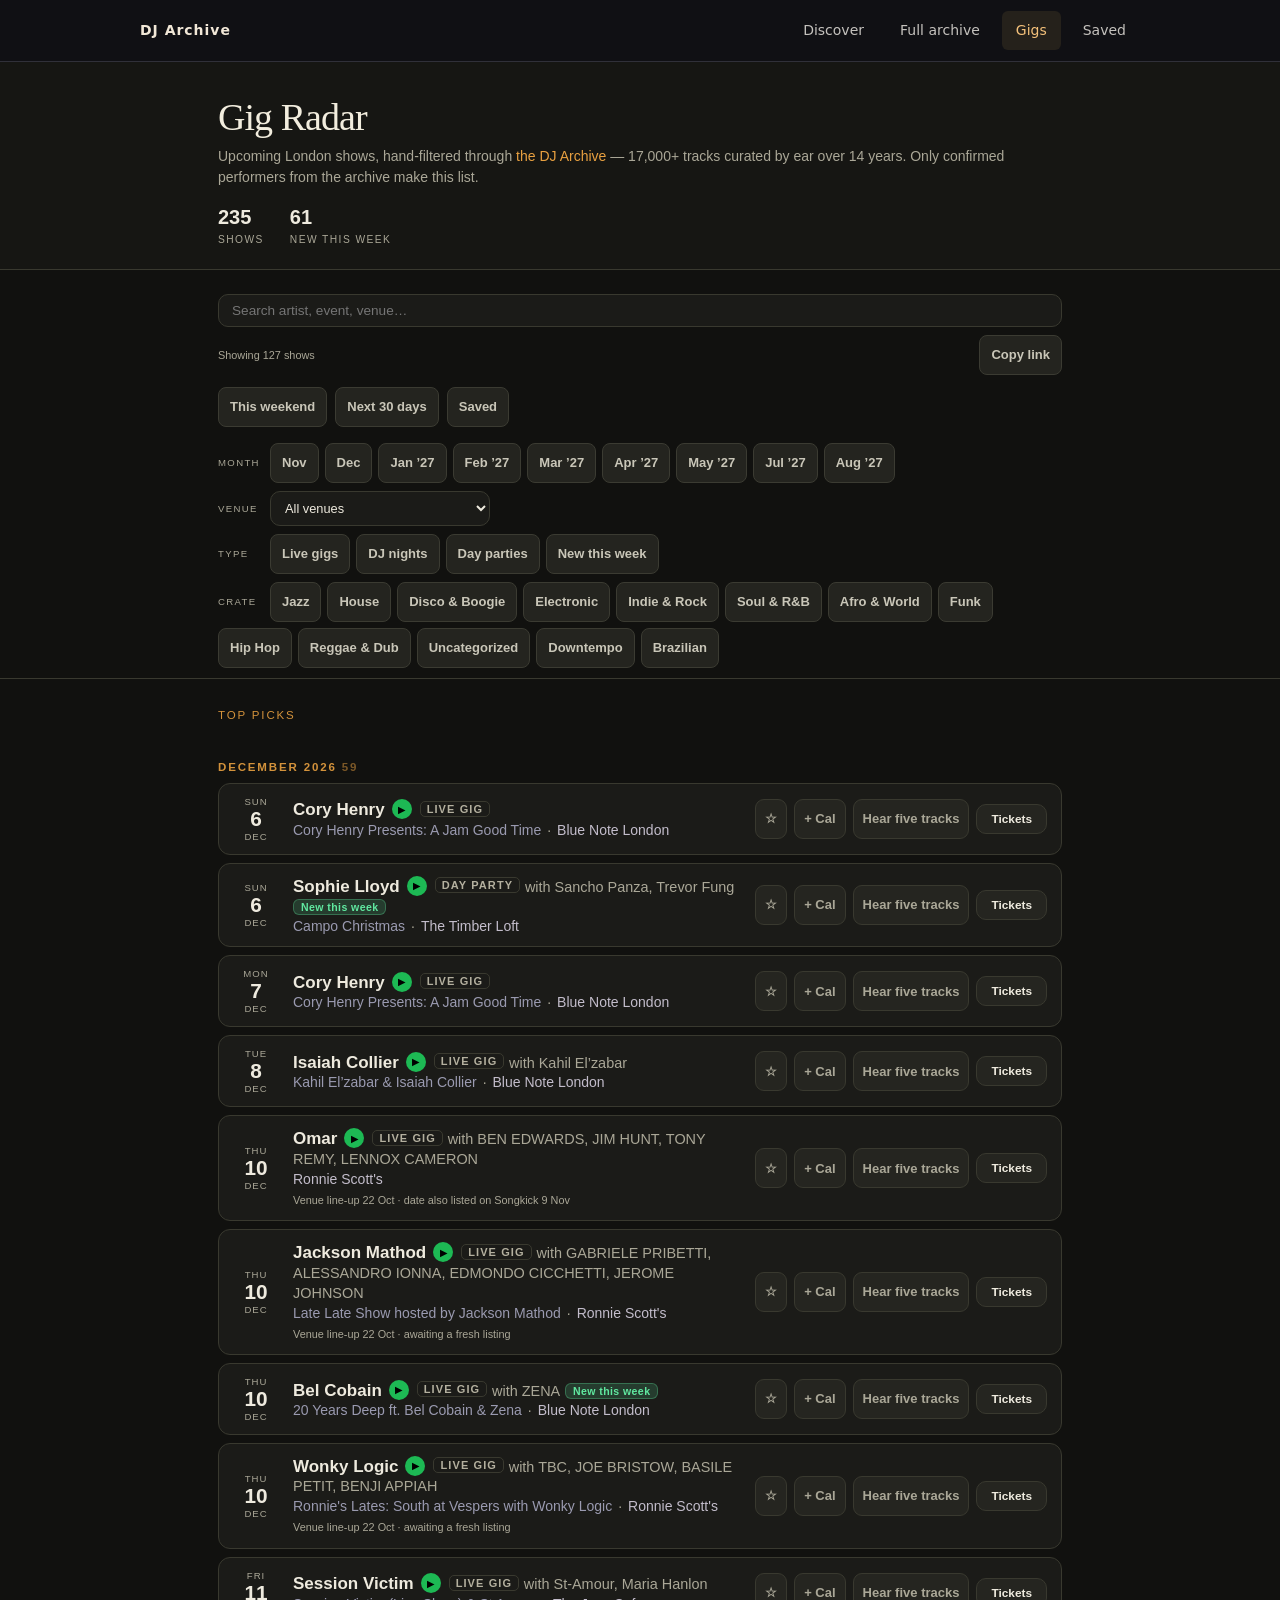
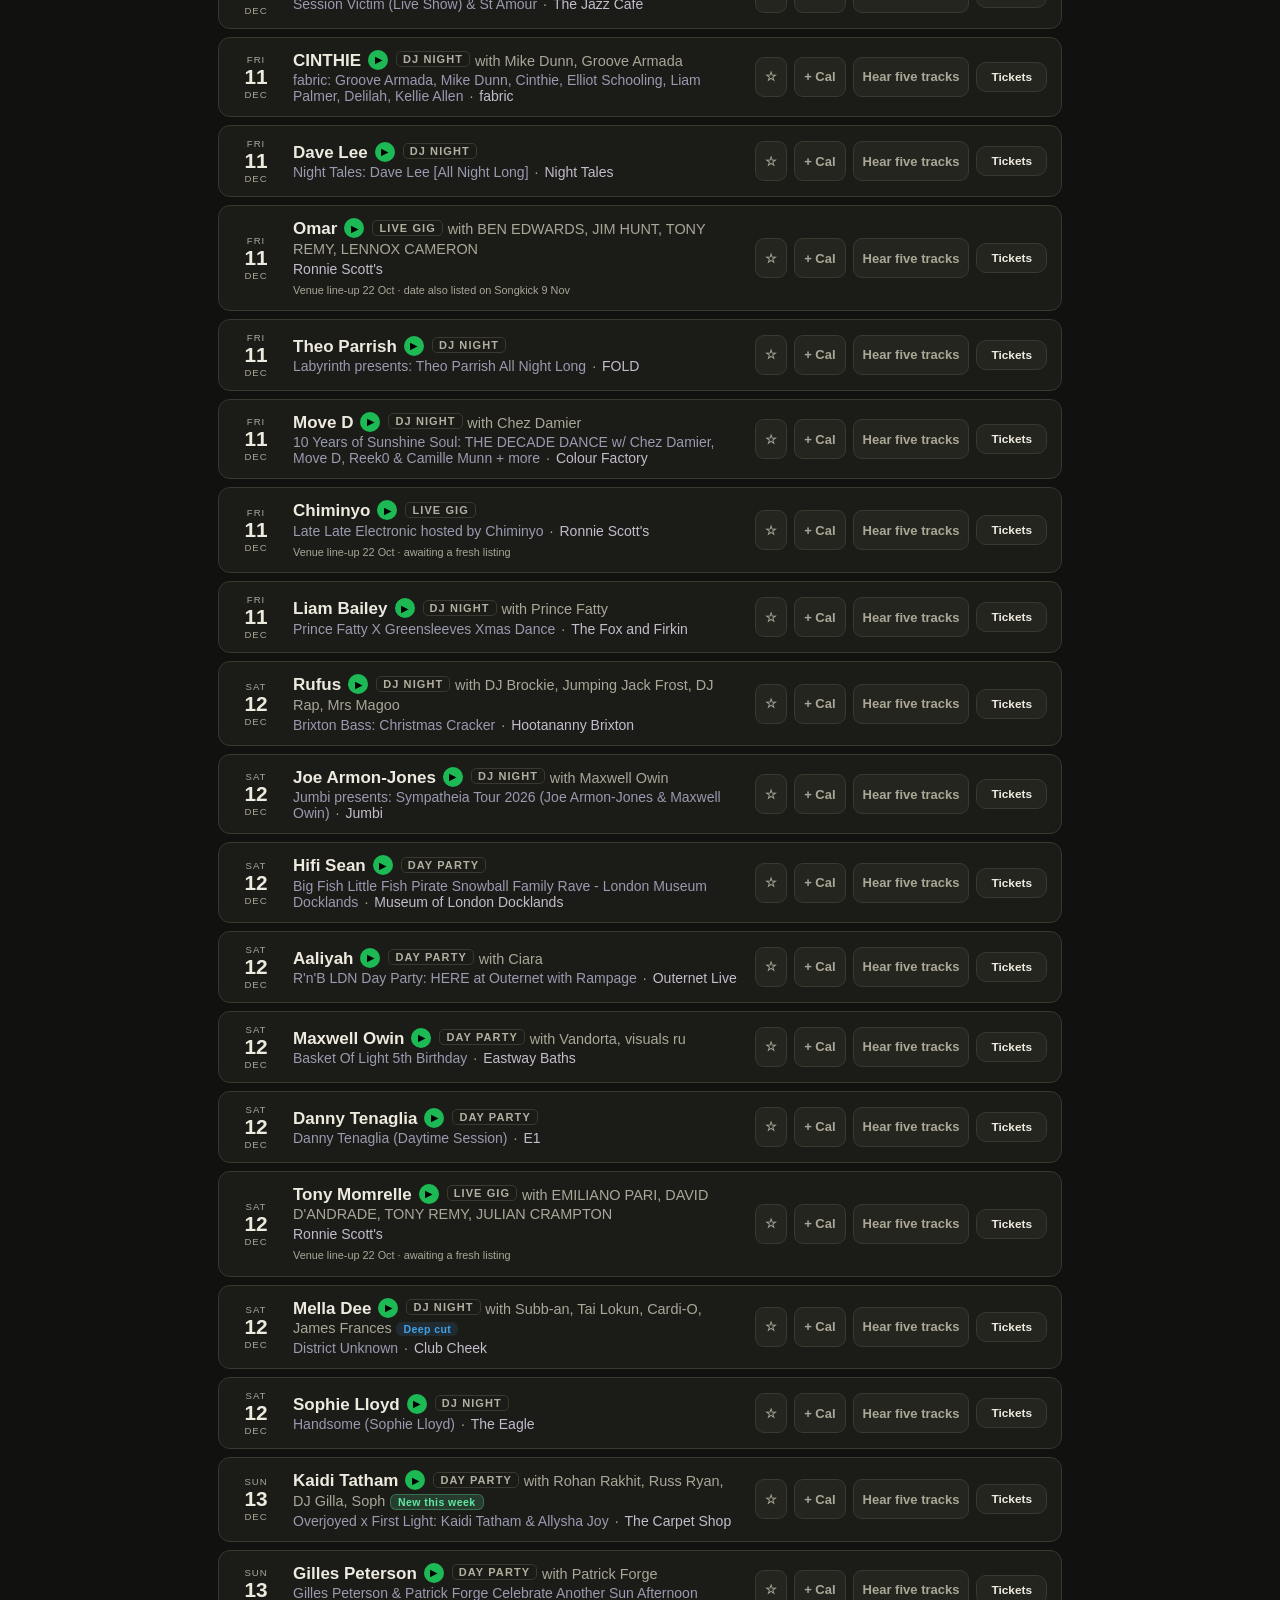
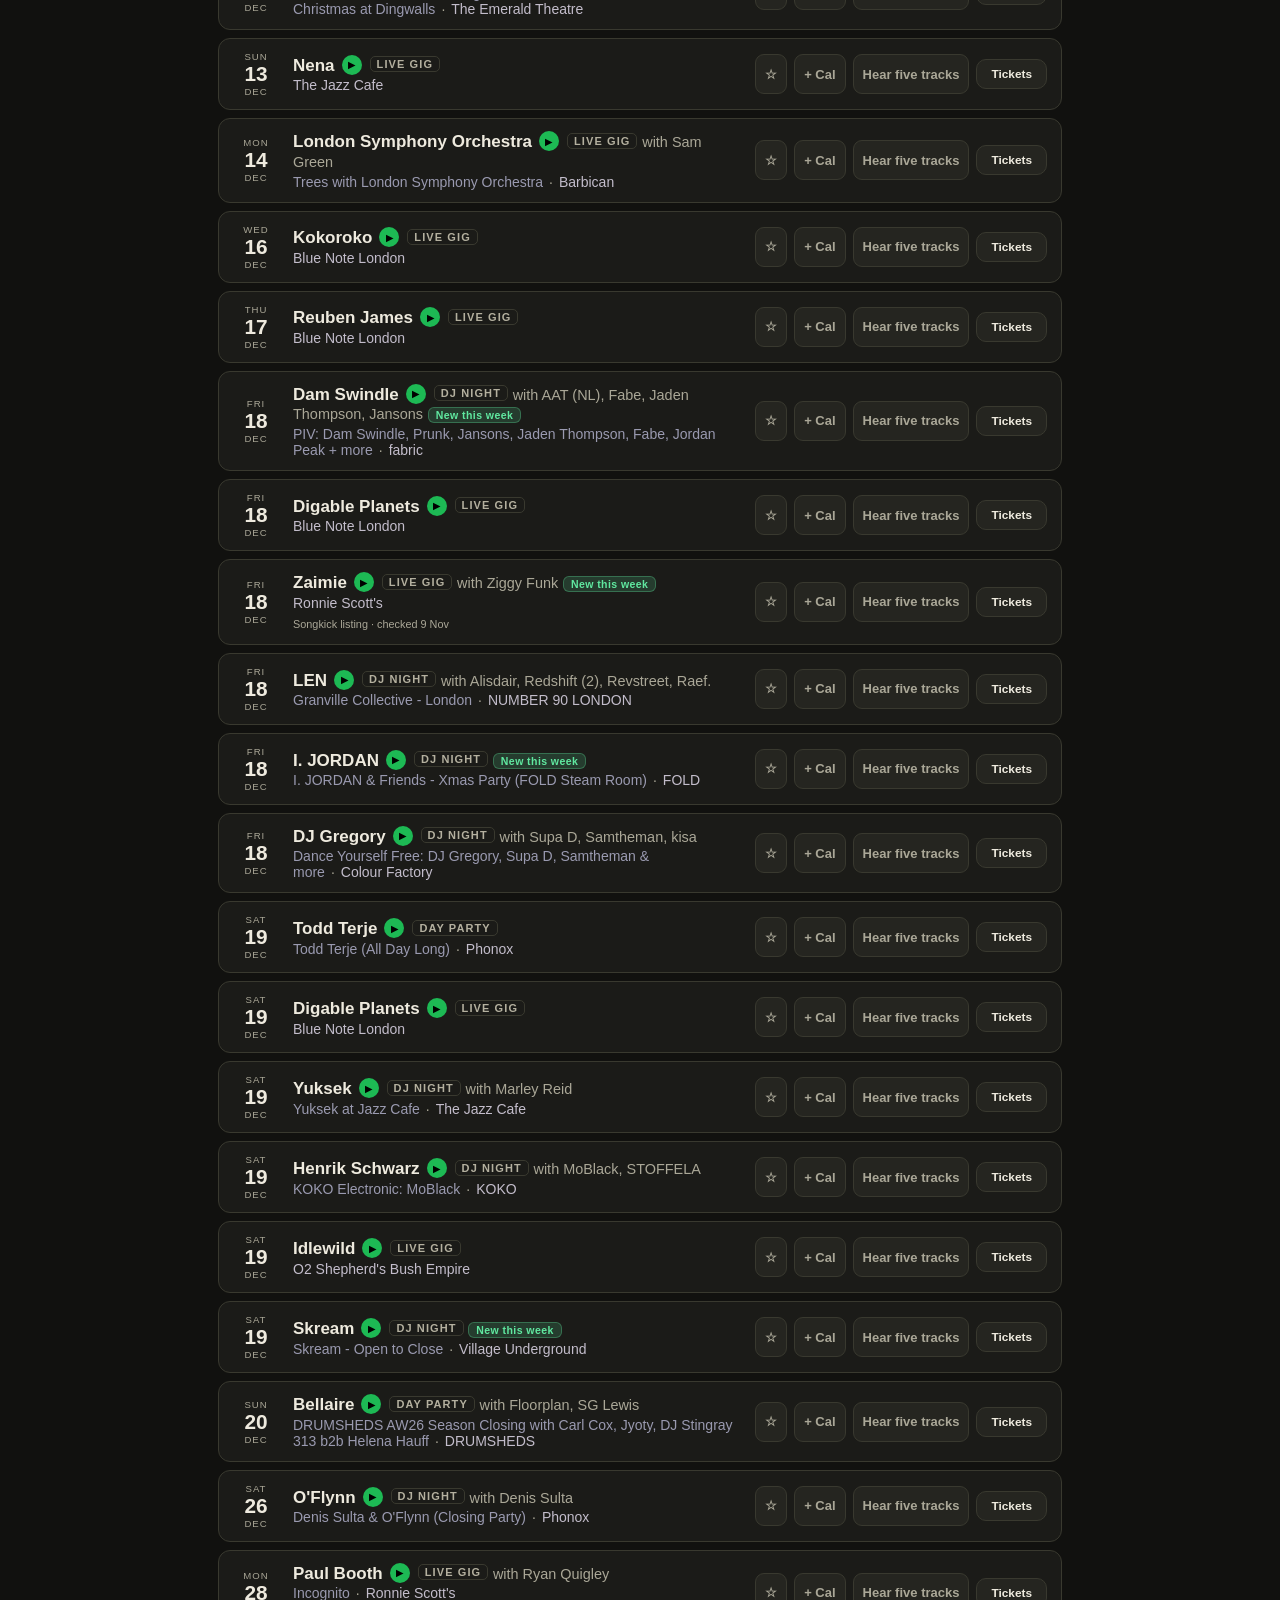
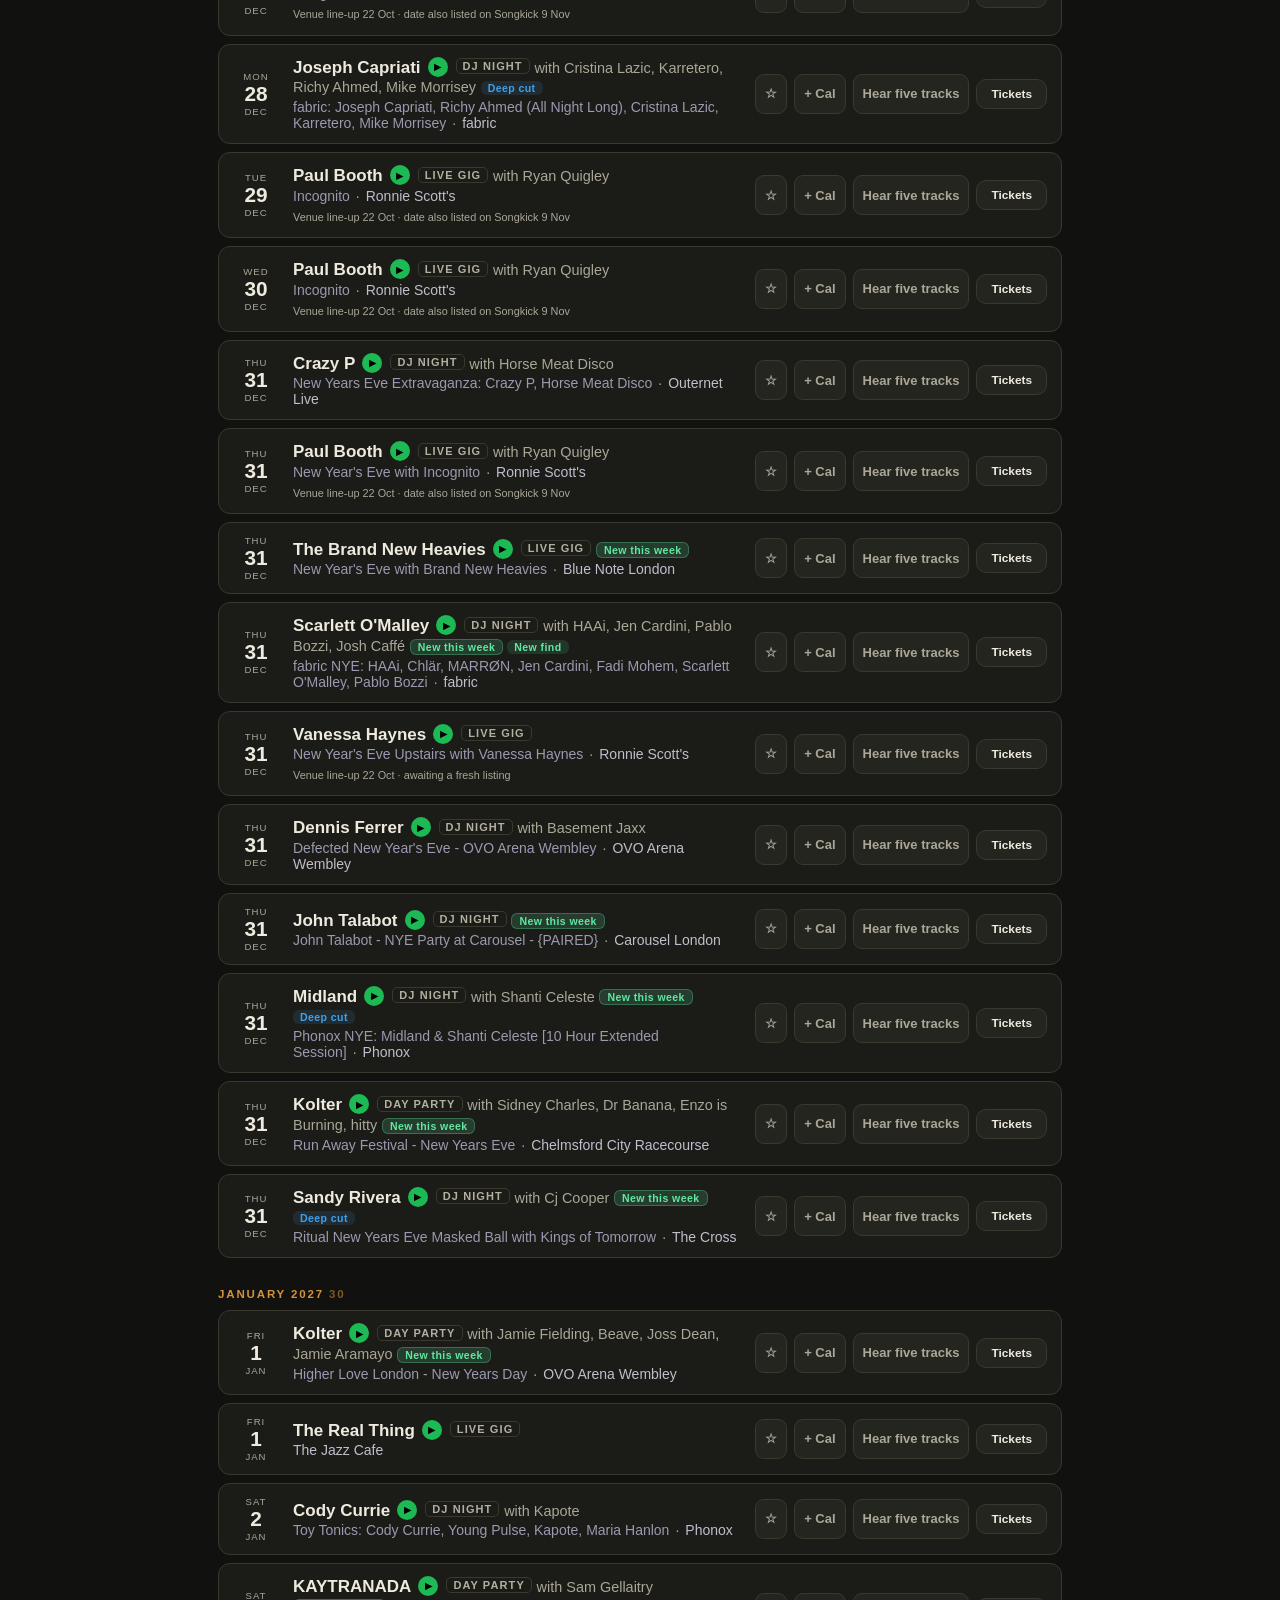
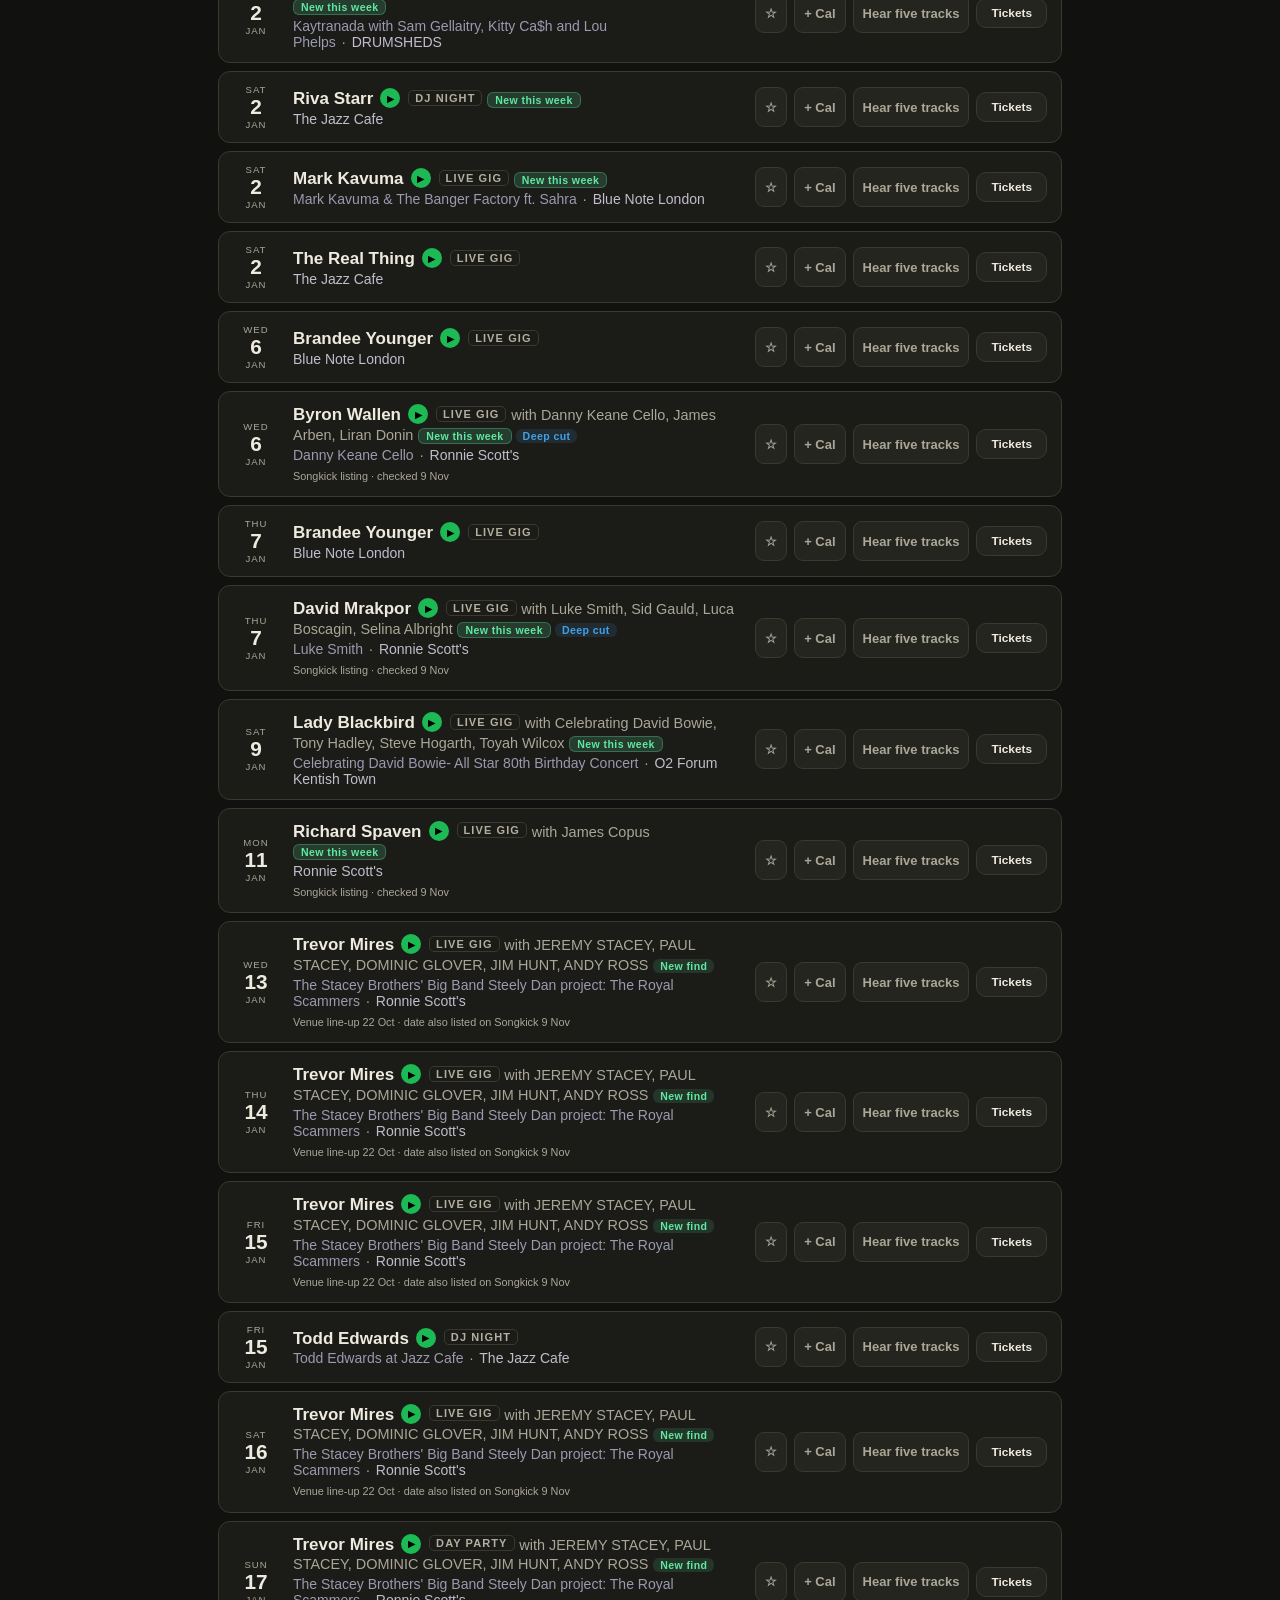
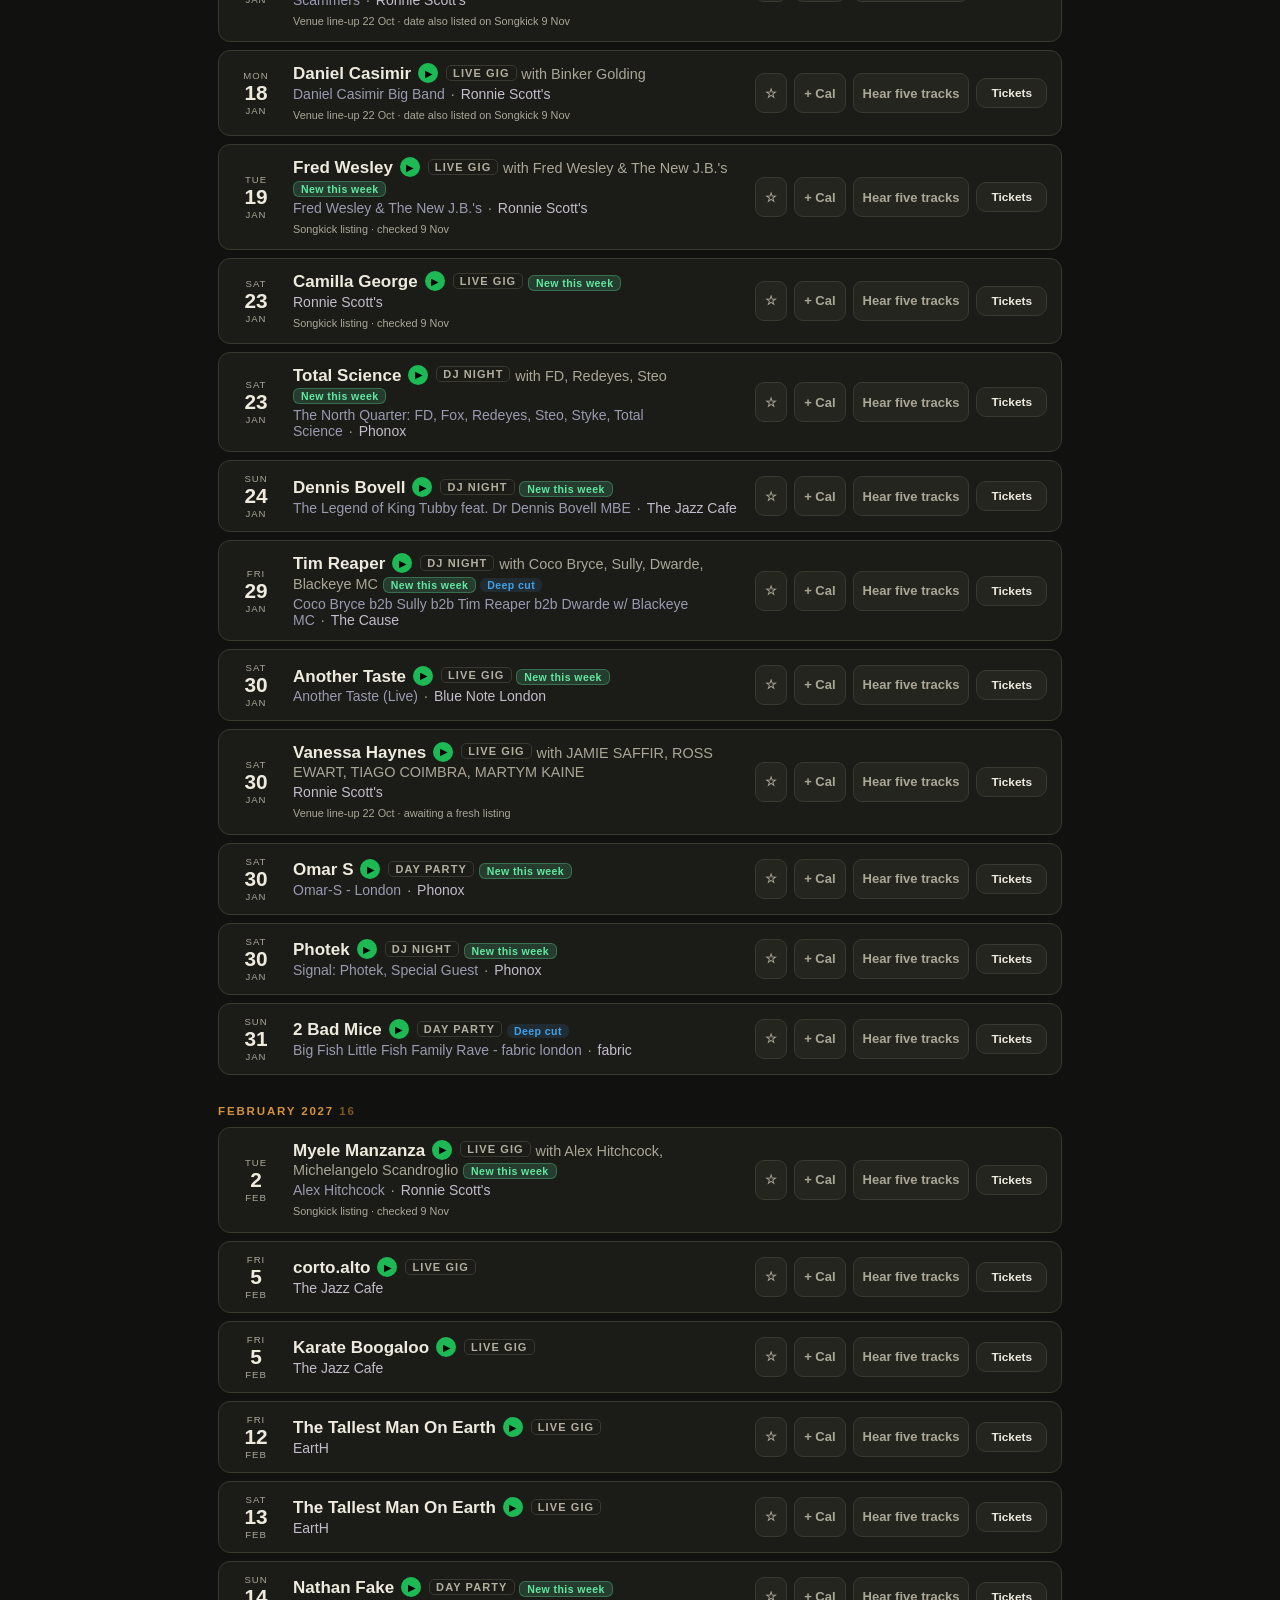
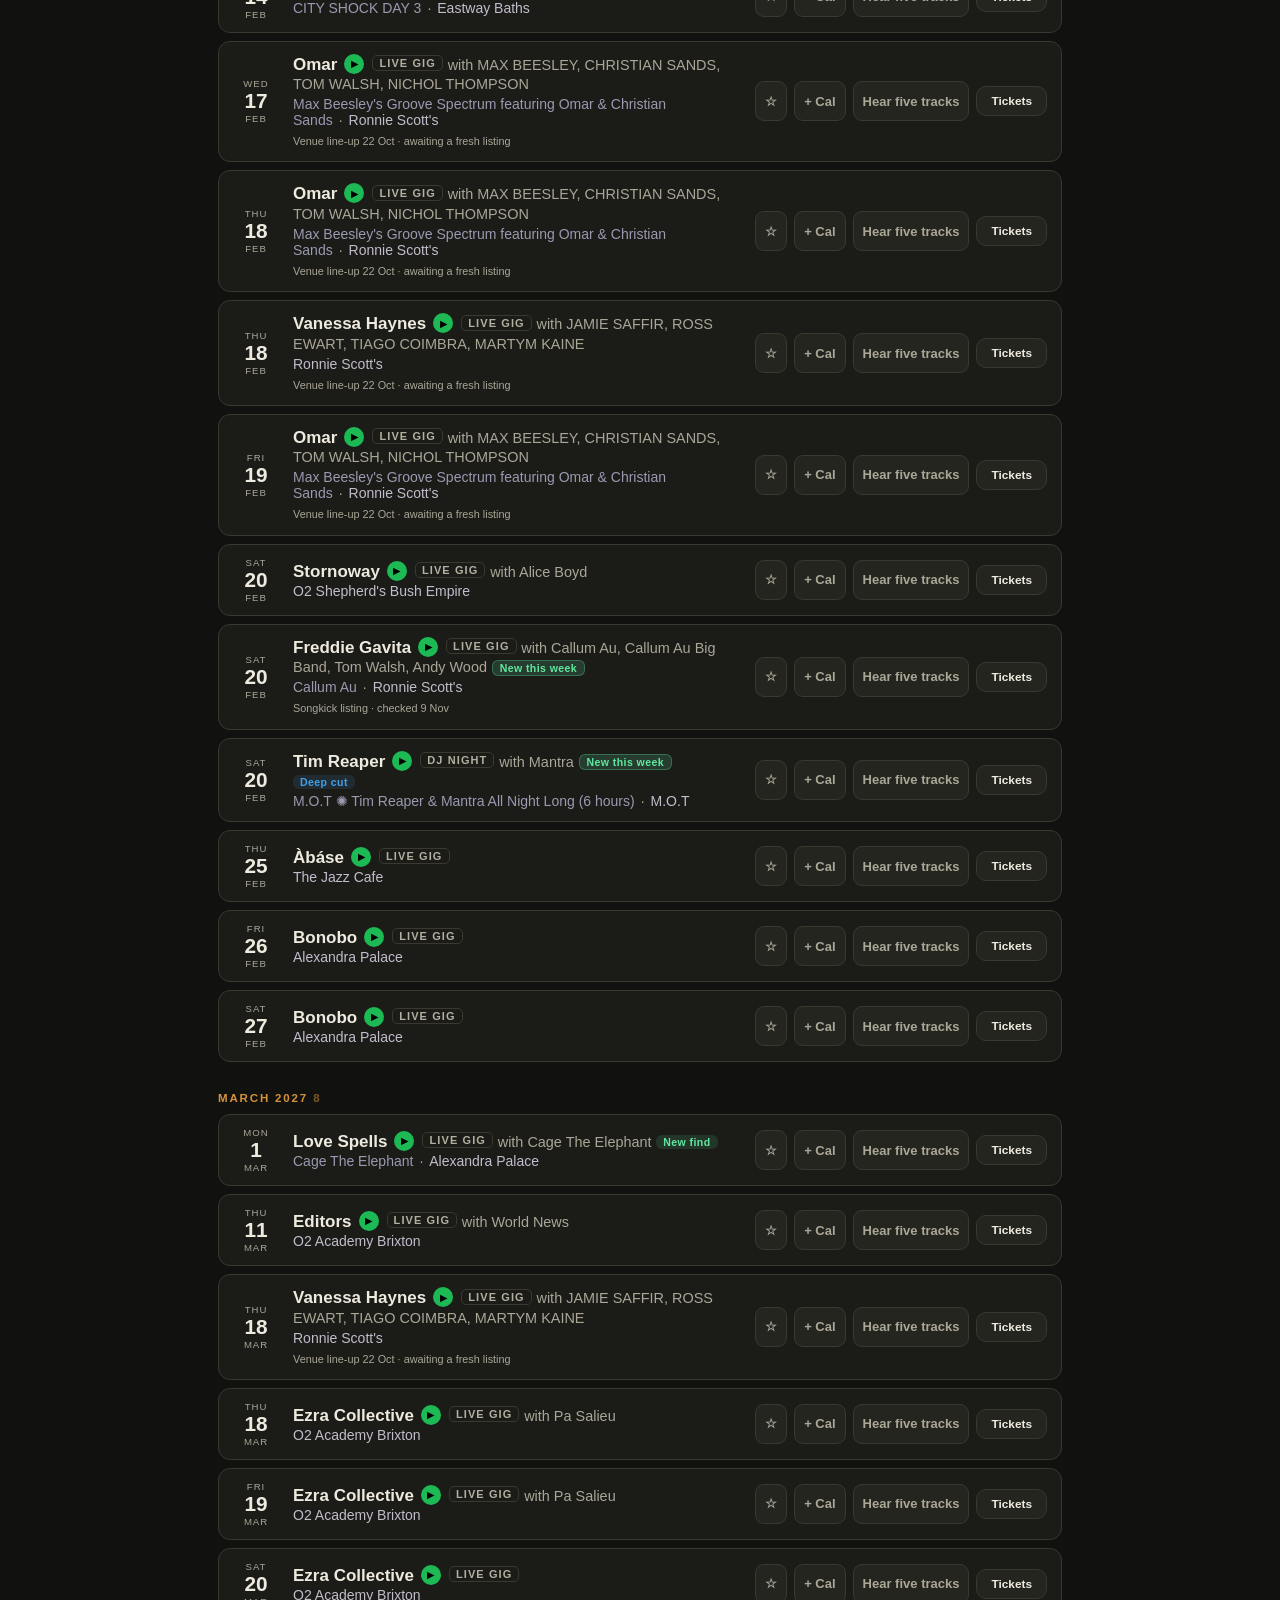
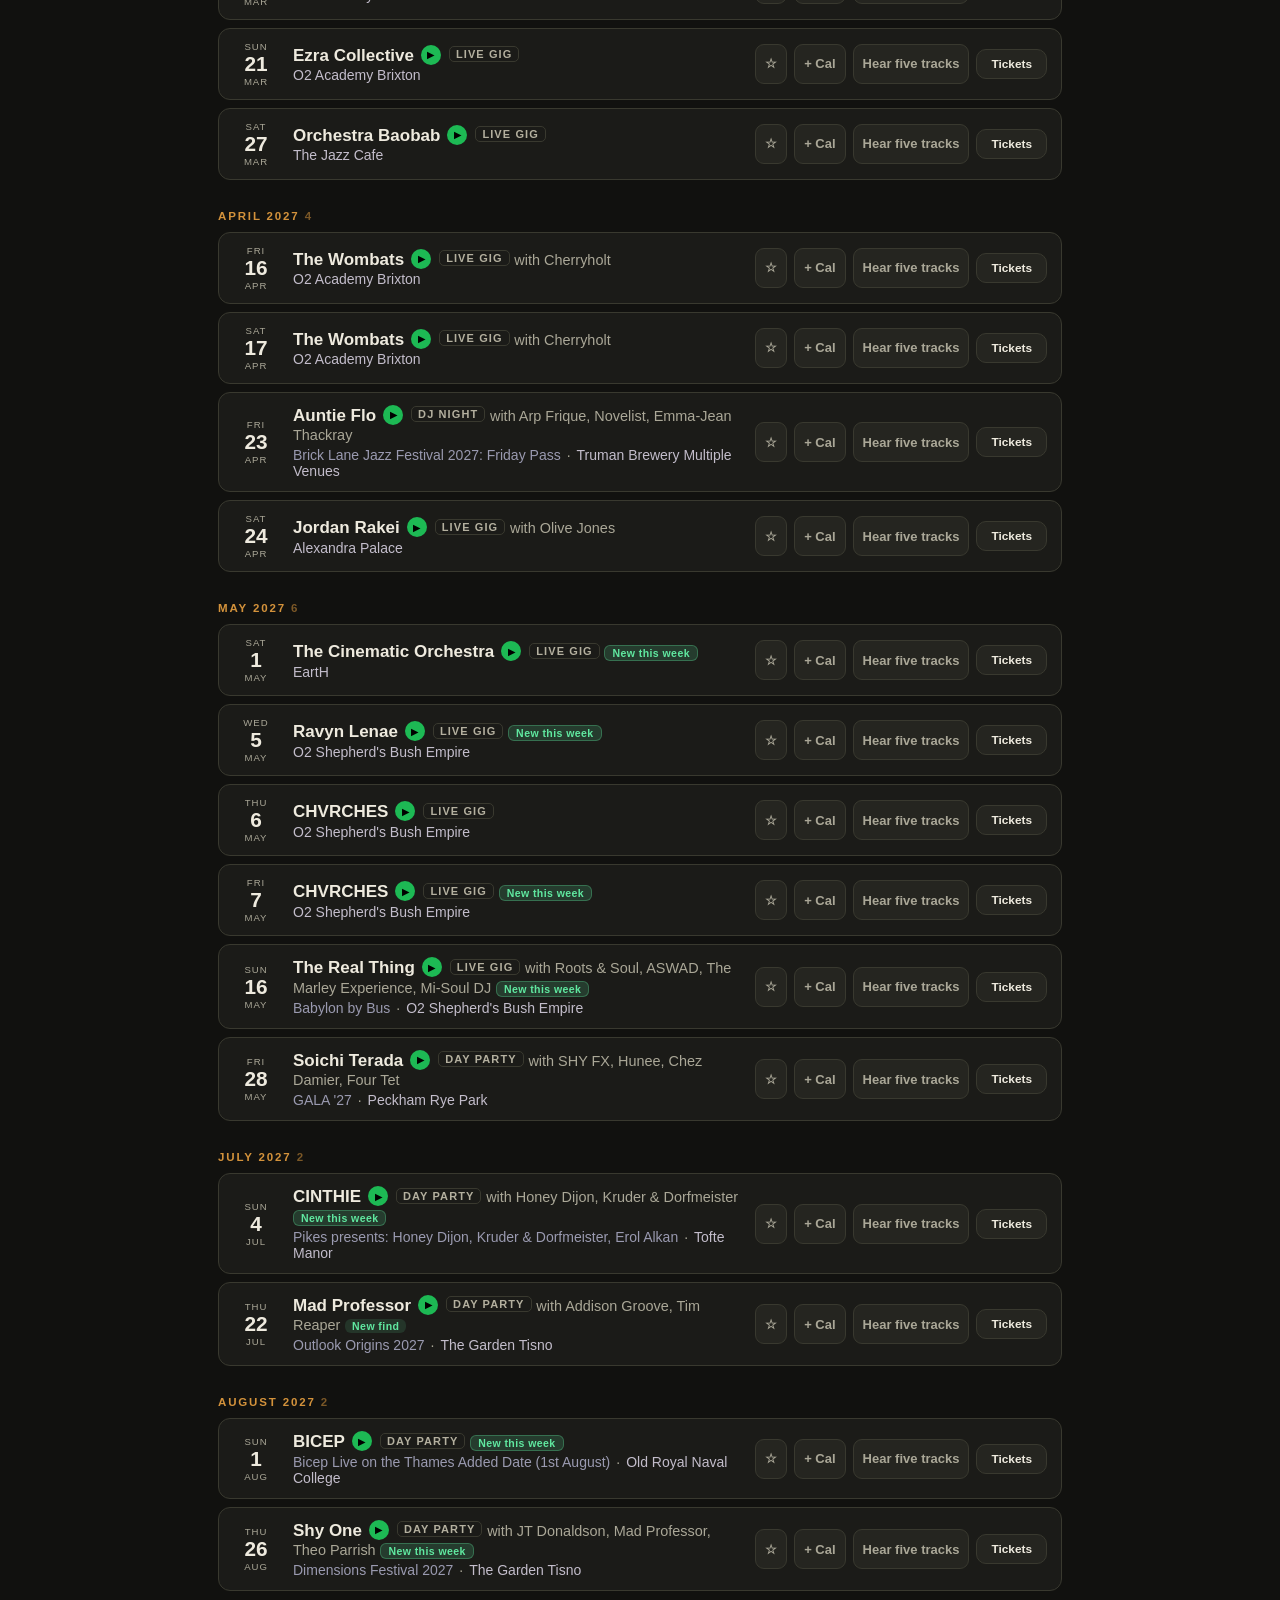
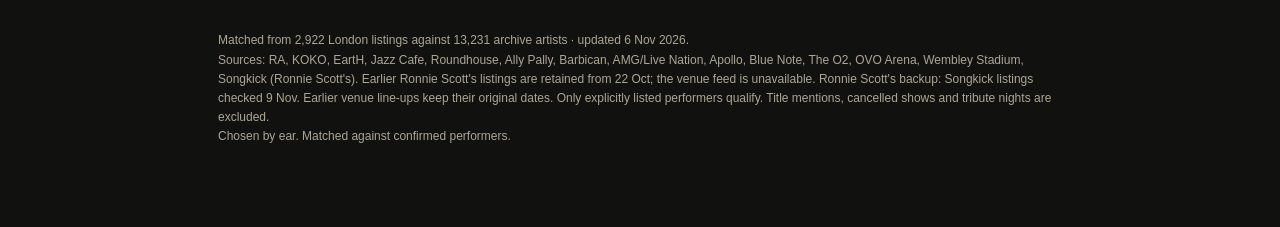
==== commit 539f9403: "Keep Ronnie Scotts listings current with attributed Songkick fallback" ====
--- a/gigs-share.html
+++ b/gigs-share.html
@@ -60,6 +60,7 @@
 .bdg{display:inline-block;border-radius:6px;padding:1px 7px;font-size:0.62em;font-weight:600;letter-spacing:0.04em;margin:1px 4px 1px 0}
 .bdg-just{background:rgba(96,232,160,0.16);color:var(--green);border:1px solid rgba(96,232,160,0.3)}
 .bdg-trib{background:rgba(160,64,232,0.12);color:#b07ae0}
+.source-check{color:var(--dim);font-size:0.68em;line-height:1.5;margin-top:5px}
 .why{color:var(--dim);font-size:0.7em;margin-top:6px;line-height:1.5}
 .card-actions{display:flex;gap:6px;margin-top:10px}
 .row{display:flex;gap:14px;align-items:center;background:var(--card);border:1px solid var(--border);border-radius:12px;padding:12px 14px;margin-bottom:8px;transition:border-color .12s}
@@ -104,8 +105,8 @@
 <h1>Gig Radar</h1>
 <div class="sub">Upcoming London shows, hand-filtered through <a href="index.html">the DJ Archive</a> — 17,000+ tracks curated by ear over 14 years. Only confirmed performers from the archive make this list.</div>
 <div class="hero-stats">
-<div class="hs"><b>236</b><span>shows</span></div>
-<div class="hs"><b>53</b><span>new this week</span></div>
+<div class="hs"><b>235</b><span>shows</span></div>
+<div class="hs"><b>61</b><span>new this week</span></div>
 </div>
 </div></header>
 <div class="filters"><div class="f-inner">
@@ -114,7 +115,7 @@
 <input id="q" type="search" placeholder="Search artist, event, venue…" autocomplete="off">
 <button class="fc" id="filters-toggle" type="button" aria-expanded="false" aria-controls="filter-more">Filters</button>
 </div>
-<div class="filter-summary"><span id="result-count" role="status" aria-live="polite">Showing 236 shows</span><span><button class="fc" id="copy-link" type="button">Copy link</button><button class="fc" id="clear" type="button">Clear</button></span></div>
+<div class="filter-summary"><span id="result-count" role="status" aria-live="polite">Showing 235 shows</span><span><button class="fc" id="copy-link" type="button">Copy link</button><button class="fc" id="clear" type="button">Clear</button></span></div>
 <div class="f-line quick-when">
 <button class="fc fc-range" data-range="weekend" type="button">This weekend</button>
 <button class="fc fc-range" data-range="30" type="button">Next 30 days</button>
@@ -122,14 +123,14 @@
 </div>
 <div class="f-line"><span class="f-label">Month</span><button class="fc fc-mo" data-mo="2026-11" type="button">Nov</button><button class="fc fc-mo" data-mo="2026-12" type="button">Dec</button><button class="fc fc-mo" data-mo="2027-01" type="button">Jan ’27</button><button class="fc fc-mo" data-mo="2027-02" type="button">Feb ’27</button><button class="fc fc-mo" data-mo="2027-03" type="button">Mar ’27</button><button class="fc fc-mo" data-mo="2027-04" type="button">Apr ’27</button><button class="fc fc-mo" data-mo="2027-05" type="button">May ’27</button><button class="fc fc-mo" data-mo="2027-07" type="button">Jul ’27</button><button class="fc fc-mo" data-mo="2027-08" type="button">Aug ’27</button></div>
 <div class="filter-more" id="filter-more">
-<div class="f-line"><span class="f-label">Venue</span><label class="visually-hidden" for="venue">Venue</label><select id="venue"><option value="">All venues</option><option value="26 Leake Street">26 Leake Street</option><option value="93 Feet East">93 Feet East</option><option value="Alexandra Palace">Alexandra Palace</option><option value="Barbican">Barbican</option><option value="Blue Note London">Blue Note London</option><option value="Bread &amp; Butter Arch">Bread &amp; Butter Arch</option><option value="Bricks">Bricks</option><option value="Carousel London">Carousel London</option><option value="Chelmsford City Racecourse">Chelmsford City Racecourse</option><option value="Club Cheek">Club Cheek</option><option value="Club Empire">Club Empire</option><option value="Colour Factory">Colour Factory</option><option value="DRUMSHEDS">DRUMSHEDS</option><option value="E1">E1</option><option value="EartH">EartH</option><option value="EartH Kitchen">EartH Kitchen</option><option value="Eastway Baths">Eastway Baths</option><option value="Electric Brixton">Electric Brixton</option><option value="fabric">fabric</option><option value="Fabricxx">Fabricxx</option><option value="FOLD">FOLD</option><option value="Gallery">Gallery</option><option value="Grow">Grow</option><option value="Gwenda">Gwenda</option><option value="Hackney Bridge">Hackney Bridge</option><option value="Hackney Church">Hackney Church</option><option value="Hootananny Brixton">Hootananny Brixton</option><option value="ICA">ICA</option><option value="Jumbi">Jumbi</option><option value="KOKO">KOKO</option><option value="M.O.T">M.O.T</option><option value="Ministry Of Sound">Ministry Of Sound</option><option value="Museum of London Docklands">Museum of London Docklands</option><option value="Night Tales">Night Tales</option><option value="NUMBER 90 LONDON">NUMBER 90 LONDON</option><option value="O2 Academy Brixton">O2 Academy Brixton</option><option value="O2 Forum Kentish Town">O2 Forum Kentish Town</option><option value="O2 Shepherd's Bush Empire">O2 Shepherd's Bush Empire</option><option value="Old Royal Naval College">Old Royal Naval College</option><option value="Onyx (E1)">Onyx (E1)</option><option value="Outernet Live">Outernet Live</option><option value="OVO Arena Wembley">OVO Arena Wembley</option><option value="Palais">Palais</option><option value="Peckham Rye Park">Peckham Rye Park</option><option value="Phonox">Phonox</option><option value="Rolling Stock">Rolling Stock</option><option value="Ronnie Scott's">Ronnie Scott's</option><option value="Royal Festival Hall">Royal Festival Hall</option><option value="Secret Location">Secret Location</option><option value="Soho Mews House">Soho Mews House</option><option value="The Carpet Shop">The Carpet Shop</option><option value="The Cause">The Cause</option><option value="The Cross">The Cross</option><option value="The Eagle">The Eagle</option><option value="The Emerald Theatre">The Emerald Theatre</option><option value="The Fox and Firkin">The Fox and Firkin</option><option value="The Garden Tisno">The Garden Tisno</option><option value="The Jazz Cafe">The Jazz Cafe</option><option value="The Lower Third">The Lower Third</option><option value="The Roundhouse">The Roundhouse</option><option value="The Timber Loft">The Timber Loft</option><option value="Tofte Manor">Tofte Manor</option><option value="Truman Brewery Multiple Venues">Truman Brewery Multiple Venues</option><option value="Village Underground">Village Underground</option><option value="Wembley Arena">Wembley Arena</option><option value="Wood Street Bear">Wood Street Bear</option></select></div>
+<div class="f-line"><span class="f-label">Venue</span><label class="visually-hidden" for="venue">Venue</label><select id="venue"><option value="">All venues</option><option value="26 Leake Street">26 Leake Street</option><option value="93 Feet East">93 Feet East</option><option value="Alexandra Palace">Alexandra Palace</option><option value="Barbican">Barbican</option><option value="Blue Note London">Blue Note London</option><option value="Bricks">Bricks</option><option value="Carousel London">Carousel London</option><option value="Chelmsford City Racecourse">Chelmsford City Racecourse</option><option value="Club Cheek">Club Cheek</option><option value="Club Empire">Club Empire</option><option value="Colour Factory">Colour Factory</option><option value="DRUMSHEDS">DRUMSHEDS</option><option value="E1">E1</option><option value="EartH">EartH</option><option value="EartH Kitchen">EartH Kitchen</option><option value="Eastway Baths">Eastway Baths</option><option value="Electric Brixton">Electric Brixton</option><option value="fabric">fabric</option><option value="Fabricxx">Fabricxx</option><option value="FOLD">FOLD</option><option value="Gallery">Gallery</option><option value="Grow">Grow</option><option value="Gwenda">Gwenda</option><option value="Hackney Bridge">Hackney Bridge</option><option value="Hackney Church">Hackney Church</option><option value="Hootananny Brixton">Hootananny Brixton</option><option value="ICA">ICA</option><option value="Jumbi">Jumbi</option><option value="KOKO">KOKO</option><option value="M.O.T">M.O.T</option><option value="Ministry Of Sound">Ministry Of Sound</option><option value="Museum of London Docklands">Museum of London Docklands</option><option value="Night Tales">Night Tales</option><option value="NUMBER 90 LONDON">NUMBER 90 LONDON</option><option value="O2 Academy Brixton">O2 Academy Brixton</option><option value="O2 Forum Kentish Town">O2 Forum Kentish Town</option><option value="O2 Shepherd's Bush Empire">O2 Shepherd's Bush Empire</option><option value="Old Royal Naval College">Old Royal Naval College</option><option value="Onyx (E1)">Onyx (E1)</option><option value="Outernet Live">Outernet Live</option><option value="OVO Arena Wembley">OVO Arena Wembley</option><option value="Palais">Palais</option><option value="Peckham Rye Park">Peckham Rye Park</option><option value="Phonox">Phonox</option><option value="Rolling Stock">Rolling Stock</option><option value="Ronnie Scott's">Ronnie Scott's</option><option value="Royal Festival Hall">Royal Festival Hall</option><option value="Secret Location">Secret Location</option><option value="Soho Mews House">Soho Mews House</option><option value="The Carpet Shop">The Carpet Shop</option><option value="The Cause">The Cause</option><option value="The Cross">The Cross</option><option value="The Eagle">The Eagle</option><option value="The Emerald Theatre">The Emerald Theatre</option><option value="The Fox and Firkin">The Fox and Firkin</option><option value="The Garden Tisno">The Garden Tisno</option><option value="The Jazz Cafe">The Jazz Cafe</option><option value="The Lower Third">The Lower Third</option><option value="The Roundhouse">The Roundhouse</option><option value="The Timber Loft">The Timber Loft</option><option value="Tofte Manor">Tofte Manor</option><option value="Truman Brewery Multiple Venues">Truman Brewery Multiple Venues</option><option value="Village Underground">Village Underground</option><option value="Wembley Arena">Wembley Arena</option><option value="Wood Street Bear">Wood Street Bear</option></select></div>
 <div class="f-line"><span class="f-label">Type</span>
 <button class="fc fc-t" data-t="gig" type="button">Live gigs</button>
 <button class="fc fc-t" data-t="dj" type="button">DJ nights</button>
 <button class="fc fc-t" data-t="day" type="button">Day parties</button>
 <button class="fc" id="fnew" type="button">New this week</button>
 </div>
-<div class="f-line"><span class="f-label">Crate</span><button class="fc fc-c" data-c="Jazz" type="button">Jazz</button><button class="fc fc-c" data-c="House" type="button">House</button><button class="fc fc-c" data-c="Disco &amp; Boogie" type="button">Disco &amp; Boogie</button><button class="fc fc-c" data-c="Electronic" type="button">Electronic</button><button class="fc fc-c" data-c="Indie &amp; Rock" type="button">Indie &amp; Rock</button><button class="fc fc-c" data-c="Soul &amp; R&amp;B" type="button">Soul &amp; R&amp;B</button><button class="fc fc-c" data-c="Afro &amp; World" type="button">Afro &amp; World</button><button class="fc fc-c" data-c="Hip Hop" type="button">Hip Hop</button><button class="fc fc-c" data-c="Funk" type="button">Funk</button><button class="fc fc-c" data-c="Reggae &amp; Dub" type="button">Reggae &amp; Dub</button><button class="fc fc-c" data-c="Downtempo" type="button">Downtempo</button><button class="fc fc-c" data-c="Uncategorized" type="button">Uncategorized</button><button class="fc fc-c" data-c="Brazilian" type="button">Brazilian</button></div>
+<div class="f-line"><span class="f-label">Crate</span><button class="fc fc-c" data-c="Jazz" type="button">Jazz</button><button class="fc fc-c" data-c="House" type="button">House</button><button class="fc fc-c" data-c="Disco &amp; Boogie" type="button">Disco &amp; Boogie</button><button class="fc fc-c" data-c="Electronic" type="button">Electronic</button><button class="fc fc-c" data-c="Indie &amp; Rock" type="button">Indie &amp; Rock</button><button class="fc fc-c" data-c="Soul &amp; R&amp;B" type="button">Soul &amp; R&amp;B</button><button class="fc fc-c" data-c="Afro &amp; World" type="button">Afro &amp; World</button><button class="fc fc-c" data-c="Funk" type="button">Funk</button><button class="fc fc-c" data-c="Hip Hop" type="button">Hip Hop</button><button class="fc fc-c" data-c="Reggae &amp; Dub" type="button">Reggae &amp; Dub</button><button class="fc fc-c" data-c="Uncategorized" type="button">Uncategorized</button><button class="fc fc-c" data-c="Downtempo" type="button">Downtempo</button><button class="fc fc-c" data-c="Brazilian" type="button">Brazilian</button></div>
 </div>
 </div></div>
 <div class="wrap">
@@ -141,6 +142,7 @@
   <div class="card-artist"><a class="a-link" href="index.html#find=Ron Trent" onclick="try{localStorage.setItem('gr_find',this.dataset.a)}catch(e){}" data-a="Ron Trent" title="See them in the archive">Ron Trent</a><a class="sp-link" href="https://open.spotify.com/search/Ron Trent" target="_blank" rel="noopener" title="Open in Spotify">&#9654;</a></div>
   <div class="card-event">La Discothèque with Purple Disco Machine, Folamour, Dan Shake, Ron Trent, Jayda G</div>
   <div class="card-venue">DRUMSHEDS</div>
+
   <div class="badges"></div>
   <div class="why">19 archive tracks · House</div>
   <div class="card-actions"><button class="mini-action save-btn" type="button" aria-label="Save Ron Trent" aria-pressed="false" title="Save">☆</button><button class="mini-action cal-btn" type="button" aria-label="Add Ron Trent to calendar" title="Add to calendar">+ Cal</button><a class="mini-action" href="index.html?hear=Ron%20Trent">Hear five tracks</a><a class="mini-action" href="https://ra.co/events/2496919" target="_blank" rel="noopener">Tickets</a></div>
@@ -150,1898 +152,2089 @@
   <div class="card-artist"><a class="a-link" href="index.html#find=Atjazz" onclick="try{localStorage.setItem('gr_find',this.dataset.a)}catch(e){}" data-a="Atjazz" title="See them in the archive">Atjazz</a><a class="sp-link" href="https://open.spotify.com/search/Atjazz" target="_blank" rel="noopener" title="Open in Spotify">&#9654;</a></div>
   <div class="card-event">Deep Supply</div>
   <div class="card-venue">Ministry Of Sound</div>
+
   <div class="badges"></div>
   <div class="why">22 archive tracks · House</div>
   <div class="card-actions"><button class="mini-action save-btn" type="button" aria-label="Save Atjazz" aria-pressed="false" title="Save">☆</button><button class="mini-action cal-btn" type="button" aria-label="Add Atjazz to calendar" title="Add to calendar">+ Cal</button><a class="mini-action" href="index.html?hear=Atjazz">Hear five tracks</a><a class="mini-action" href="https://ra.co/events/2547526" target="_blank" rel="noopener">Tickets</a></div>
-</div><div class="card" data-v="Ronnie Scott's" data-mo="2026-11" data-c="Jazz" data-t="gig" data-n="0" data-d="2026-11-14" data-key="2026-11-14|Finn Rees|Ronnie Scott's" data-title="Chip Wickham" data-artist="Finn Rees" data-url="https://www.ronniescotts.co.uk/find-a-show/chip-wickham" data-s="finn rees chip wickham chip wickham aaron wood finn rees simon houghton riccardo chiaberta chip wickham ronnie scott's">
-  <a class="card-cover" href="https://www.ronniescotts.co.uk/find-a-show/chip-wickham" target="_blank" rel="noopener" aria-label="Tickets: Finn Rees"></a>
-  <div class="card-top"><span class="card-date">SAT 14 NOV</span><span class="card-type">Live gig</span></div>
-  <div class="card-artist"><a class="a-link" href="index.html#find=Finn Rees" onclick="try{localStorage.setItem('gr_find',this.dataset.a)}catch(e){}" data-a="Finn Rees" title="See them in the archive">Finn Rees</a><a class="sp-link" href="https://open.spotify.com/search/Finn Rees" target="_blank" rel="noopener" title="Open in Spotify">&#9654;</a></div>
-  <div class="card-event">Chip Wickham</div>
+</div><div class="card" data-v="Ronnie Scott's" data-mo="2026-11" data-c="Jazz" data-t="gig" data-n="1" data-d="2026-11-16" data-key="2026-11-16|Nathan Haines|Ronnie Scott's" data-title="Nathan Haines" data-artist="Nathan Haines" data-url="https://www.songkick.com/concerts/43395622-nathan-haines-at-ronnie-scotts-jazz-club" data-s="nathan haines vanessa freeman oscar jerome nathan haines vanessa freeman oscar jerome nathan haines ronnie scott's">
+  <a class="card-cover" href="https://www.songkick.com/concerts/43395622-nathan-haines-at-ronnie-scotts-jazz-club" target="_blank" rel="noopener" aria-label="Tickets: Nathan Haines"></a>
+  <div class="card-top"><span class="card-date">MON 16 NOV</span><span class="card-type">Live gig</span></div>
+  <div class="card-artist"><a class="a-link" href="index.html#find=Nathan Haines" onclick="try{localStorage.setItem('gr_find',this.dataset.a)}catch(e){}" data-a="Nathan Haines" title="See them in the archive">Nathan Haines</a><a class="sp-link" href="https://open.spotify.com/search/Nathan Haines" target="_blank" rel="noopener" title="Open in Spotify">&#9654;</a></div>
+  <div class="card-event">Nathan Haines</div>
   <div class="card-venue">Ronnie Scott's</div>
-  <div class="badges"></div>
-  <div class="why">18 archive tracks · Jazz</div>
-  <div class="card-actions"><button class="mini-action save-btn" type="button" aria-label="Save Finn Rees" aria-pressed="false" title="Save">☆</button><button class="mini-action cal-btn" type="button" aria-label="Add Finn Rees to calendar" title="Add to calendar">+ Cal</button><a class="mini-action" href="index.html?hear=Finn%20Rees">Hear five tracks</a><a class="mini-action" href="https://www.ronniescotts.co.uk/find-a-show/chip-wickham" target="_blank" rel="noopener">Tickets</a></div>
+  <div class="source-check">Songkick listing · checked 9 Nov</div>
+  <div class="badges"><span class="bdg bdg-just">New this week</span></div>
+  <div class="why">22 archive tracks · Jazz</div>
+  <div class="card-actions"><button class="mini-action save-btn" type="button" aria-label="Save Nathan Haines" aria-pressed="false" title="Save">☆</button><button class="mini-action cal-btn" type="button" aria-label="Add Nathan Haines to calendar" title="Add to calendar">+ Cal</button><a class="mini-action" href="index.html?hear=Nathan%20Haines">Hear five tracks</a><a class="mini-action" href="https://www.songkick.com/concerts/43395622-nathan-haines-at-ronnie-scotts-jazz-club" target="_blank" rel="noopener">Tickets</a></div>
 </div>
 </div></div>
-<h2 class="mh" data-mo="2026-11">November 2026 <span class="mh-n">102</span></h2>
-<div class="row" data-v="fabric" data-mo="2026-11" data-c="House" data-t="dj" data-n="0" data-d="2026-11-06" data-key="2026-11-06|IZCO|fabric" data-title="FABRICLIVE: Keyrah B2B Izco, Karen Nyame KG Zengxrl, Lorkestra, Jack Bagshaw, SHAYK" data-artist="IZCO" data-url="https://ra.co/events/2541913" data-s="izco keyrah izco karen nyame kg lorkestra zengxrl flores daviaa mithun fabriclive: keyrah b2b izco, karen nyame kg zengxrl, lorkestra, jack bagshaw, shayk fabric">
-  <div class="r-date"><span class="r-dow">FRI</span><span class="r-day">6</span><span class="r-mon">NOV</span></div>
-  <div class="r-main">
-    <div class="r-artist"><a class="a-link" href="index.html#find=IZCO" onclick="try{localStorage.setItem('gr_find',this.dataset.a)}catch(e){}" data-a="IZCO" title="See them in the archive">IZCO</a><a class="sp-link" href="https://open.spotify.com/search/IZCO" target="_blank" rel="noopener" title="Open in Spotify">&#9654;</a><span class="r-type">DJ night</span> <span class="also">with Keyrah, Karen Nyame KG, Lorkestra, Zengxrl</span> <span class="bdg" style="background:rgba(96,232,160,0.12);color:#60e8a0">New find</span></div>
-    <div class="r-sub"><span class="ev-title">FABRICLIVE: Keyrah B2B Izco, Karen Nyame KG Zengxrl, Lorkestra, Jack Bagshaw, SHAYK</span><span class="dot">·</span><span class="r-venue">fabric</span></div>
-
-  </div>
-  <div class="row-actions"><button class="mini-action save-btn" type="button" aria-label="Save IZCO" aria-pressed="false" title="Save">☆</button><button class="mini-action cal-btn" type="button" aria-label="Add IZCO to calendar" title="Add to calendar">+ Cal</button><a class="mini-action" href="index.html?hear=IZCO">Hear five tracks</a><a class="tix" href="https://ra.co/events/2541913" target="_blank" rel="noopener">Tickets</a></div>
-</div>
-<div class="row" data-v="Ronnie Scott's" data-mo="2026-11" data-c="Jazz" data-t="gig" data-n="0" data-d="2026-11-06" data-key="2026-11-06|Theo Croker|Ronnie Scott's" data-title="Theo Croker" data-artist="Theo Croker" data-url="https://www.ronniescotts.co.uk/find-a-show/theo-croker" data-s="theo croker theo croker tyler bullock eric wheeler koleby royston theo croker ronnie scott's">
-  <div class="r-date"><span class="r-dow">FRI</span><span class="r-day">6</span><span class="r-mon">NOV</span></div>
-  <div class="r-main">
-    <div class="r-artist"><a class="a-link" href="index.html#find=Theo Croker" onclick="try{localStorage.setItem('gr_find',this.dataset.a)}catch(e){}" data-a="Theo Croker" title="See them in the archive">Theo Croker</a><a class="sp-link" href="https://open.spotify.com/search/Theo Croker" target="_blank" rel="noopener" title="Open in Spotify">&#9654;</a><span class="r-type">Live gig</span> <span class="also">with TYLER BULLOCK, ERIC WHEELER, KOLEBY ROYSTON</span> </div>
-    <div class="r-sub"><span class="r-venue">Ronnie Scott's</span></div>
-
-  </div>
-  <div class="row-actions"><button class="mini-action save-btn" type="button" aria-label="Save Theo Croker" aria-pressed="false" title="Save">☆</button><button class="mini-action cal-btn" type="button" aria-label="Add Theo Croker to calendar" title="Add to calendar">+ Cal</button><a class="mini-action" href="index.html?hear=Theo%20Croker">Hear five tracks</a><a class="tix" href="https://www.ronniescotts.co.uk/find-a-show/theo-croker" target="_blank" rel="noopener">Tickets</a></div>
-</div>
-<div class="row" data-v="The Cause" data-mo="2026-11" data-c="Jazz" data-t="dj" data-n="1" data-d="2026-11-06" data-key="2026-11-06|Steven Julien|The Cause" data-title="I Love Acid presents 808 State + Lauren Flax + Steven Julien / 808 Prince" data-artist="Steven Julien" data-url="https://ra.co/events/2419498" data-s="steven julien 808 state steven julien 808 state lauren flax posthuman jon dasilva i love acid presents 808 state + lauren flax + steven julien / 808 prince the cause">
-  <div class="r-date"><span class="r-dow">FRI</span><span class="r-day">6</span><span class="r-mon">NOV</span></div>
-  <div class="r-main">
-    <div class="r-artist"><a class="a-link" href="index.html#find=Steven Julien" onclick="try{localStorage.setItem('gr_find',this.dataset.a)}catch(e){}" data-a="Steven Julien" title="See them in the archive">Steven Julien</a><a class="sp-link" href="https://open.spotify.com/search/Steven Julien" target="_blank" rel="noopener" title="Open in Spotify">&#9654;</a><span class="r-type">DJ night</span> <span class="also">with 808 State</span> <span class="bdg bdg-just">New this week</span></div>
-    <div class="r-sub"><span class="ev-title">I Love Acid presents 808 State + Lauren Flax + Steven Julien / 808 Prince</span><span class="dot">·</span><span class="r-venue">The Cause</span></div>
-
-  </div>
-  <div class="row-actions"><button class="mini-action save-btn" type="button" aria-label="Save Steven Julien" aria-pressed="false" title="Save">☆</button><button class="mini-action cal-btn" type="button" aria-label="Add Steven Julien to calendar" title="Add to calendar">+ Cal</button><a class="mini-action" href="index.html?hear=Steven%20Julien">Hear five tracks</a><a class="tix" href="https://ra.co/events/2419498" target="_blank" rel="noopener">Tickets</a></div>
-</div>
-<div class="row" data-v="KOKO" data-mo="2026-11" data-c="Disco &amp; Boogie" data-t="dj" data-n="1" data-d="2026-11-06" data-key="2026-11-06|Daisybelle|KOKO" data-title="Camden Disco Festival: Mafalda, Daisybelle, Tiffany Quinn, Lilli Kelly" data-artist="Daisybelle" data-url="https://ra.co/events/2532588" data-s="daisybelle mafalda daisybelle tiffany quinn camden disco festival: mafalda, daisybelle, tiffany quinn, lilli kelly koko">
-  <div class="r-date"><span class="r-dow">FRI</span><span class="r-day">6</span><span class="r-mon">NOV</span></div>
-  <div class="r-main">
-    <div class="r-artist"><a class="a-link" href="index.html#find=Daisybelle" onclick="try{localStorage.setItem('gr_find',this.dataset.a)}catch(e){}" data-a="Daisybelle" title="See them in the archive">Daisybelle</a><a class="sp-link" href="https://open.spotify.com/search/Daisybelle" target="_blank" rel="noopener" title="Open in Spotify">&#9654;</a><span class="r-type">DJ night</span> <span class="also">with Mafalda, Tiffany Quinn</span> <span class="bdg bdg-just">New this week</span></div>
-    <div class="r-sub"><span class="ev-title">Camden Disco Festival: Mafalda, Daisybelle, Tiffany Quinn, Lilli Kelly</span><span class="dot">·</span><span class="r-venue">KOKO</span></div>
-
-  </div>
-  <div class="row-actions"><button class="mini-action save-btn" type="button" aria-label="Save Daisybelle" aria-pressed="false" title="Save">☆</button><button class="mini-action cal-btn" type="button" aria-label="Add Daisybelle to calendar" title="Add to calendar">+ Cal</button><a class="mini-action" href="index.html?hear=Daisybelle">Hear five tracks</a><a class="tix" href="https://ra.co/events/2532588" target="_blank" rel="noopener">Tickets</a></div>
-</div>
-<div class="row" data-v="EartH" data-mo="2026-11" data-c="Funk" data-t="gig" data-n="1" data-d="2026-11-06" data-key="2026-11-06|Liam Bailey|EartH" data-title="Macy Gray" data-artist="Liam Bailey" data-url="https://earthackney.co.uk/events/macy-gray-6th-nov-earth-london-tickets-nvpvd5/" data-s="liam bailey macy gray liam bailey macy gray earth">
-  <div class="r-date"><span class="r-dow">FRI</span><span class="r-day">6</span><span class="r-mon">NOV</span></div>
-  <div class="r-main">
-    <div class="r-artist"><a class="a-link" href="index.html#find=Liam Bailey" onclick="try{localStorage.setItem('gr_find',this.dataset.a)}catch(e){}" data-a="Liam Bailey" title="See them in the archive">Liam Bailey</a><a class="sp-link" href="https://open.spotify.com/search/Liam Bailey" target="_blank" rel="noopener" title="Open in Spotify">&#9654;</a><span class="r-type">Live gig</span> <span class="also">with Macy Gray</span> <span class="bdg bdg-just">New this week</span></div>
-    <div class="r-sub"><span class="ev-title">Macy Gray</span><span class="dot">·</span><span class="r-venue">EartH</span></div>
-
-  </div>
-  <div class="row-actions"><button class="mini-action save-btn" type="button" aria-label="Save Liam Bailey" aria-pressed="false" title="Save">☆</button><button class="mini-action cal-btn" type="button" aria-label="Add Liam Bailey to calendar" title="Add to calendar">+ Cal</button><a class="mini-action" href="index.html?hear=Liam%20Bailey">Hear five tracks</a><a class="tix" href="https://earthackney.co.uk/events/macy-gray-6th-nov-earth-london-tickets-nvpvd5/" target="_blank" rel="noopener">Tickets</a></div>
-</div>
-<div class="row" data-v="Palais" data-mo="2026-11" data-c="House" data-t="dj" data-n="0" data-d="2026-11-06" data-key="2026-11-06|Axel Boman|Palais" data-title="Palais: Axel Boman &amp; CC:DISCO" data-artist="Axel Boman" data-url="https://ra.co/events/2532212" data-s="axel boman axel boman cc:disco! palais: axel boman &amp; cc:disco palais">
-  <div class="r-date"><span class="r-dow">FRI</span><span class="r-day">6</span><span class="r-mon">NOV</span></div>
-  <div class="r-main">
-    <div class="r-artist"><a class="a-link" href="index.html#find=Axel Boman" onclick="try{localStorage.setItem('gr_find',this.dataset.a)}catch(e){}" data-a="Axel Boman" title="See them in the archive">Axel Boman</a><a class="sp-link" href="https://open.spotify.com/search/Axel Boman" target="_blank" rel="noopener" title="Open in Spotify">&#9654;</a><span class="r-type">DJ night</span> <span class="also">with CC:DISCO!</span> </div>
-    <div class="r-sub"><span class="ev-title">Palais: Axel Boman &amp; CC:DISCO</span><span class="dot">·</span><span class="r-venue">Palais</span></div>
-
-  </div>
-  <div class="row-actions"><button class="mini-action save-btn" type="button" aria-label="Save Axel Boman" aria-pressed="false" title="Save">☆</button><button class="mini-action cal-btn" type="button" aria-label="Add Axel Boman to calendar" title="Add to calendar">+ Cal</button><a class="mini-action" href="index.html?hear=Axel%20Boman">Hear five tracks</a><a class="tix" href="https://ra.co/events/2532212" target="_blank" rel="noopener">Tickets</a></div>
-</div>
-<div class="row" data-v="DRUMSHEDS" data-mo="2026-11" data-c="House" data-t="day" data-n="0" data-d="2026-11-07" data-key="2026-11-07|IZCO|DRUMSHEDS" data-title="Worried About Henry with Wilkinson, Bou, Kanine, Luude and many more" data-artist="IZCO" data-url="https://ra.co/events/2497386" data-s="izco wilkinson bou kanine luude oko (1) simms artemis flowdan break (2) mc gq skeptical halogenix sp:mc breakage dj flight rage (3) monrroe duskee business as usual chimpo salo (2) strategy hoax sweetpea fokus denham audio just jane frazer ray mixtress izco capo lee miggs redlight champion special request odf (1) worried about henry with wilkinson, bou, kanine, luude and many more drumsheds">
-  <div class="r-date"><span class="r-dow">SAT</span><span class="r-day">7</span><span class="r-mon">NOV</span></div>
-  <div class="r-main">
-    <div class="r-artist"><a class="a-link" href="index.html#find=IZCO" onclick="try{localStorage.setItem('gr_find',this.dataset.a)}catch(e){}" data-a="IZCO" title="See them in the archive">IZCO</a><a class="sp-link" href="https://open.spotify.com/search/IZCO" target="_blank" rel="noopener" title="Open in Spotify">&#9654;</a><span class="r-type">Day party</span> <span class="also">with Wilkinson, Bou, Kanine, Luude</span> <span class="bdg" style="background:rgba(96,232,160,0.12);color:#60e8a0">New find</span></div>
-    <div class="r-sub"><span class="ev-title">Worried About Henry with Wilkinson, Bou, Kanine, Luude and many more</span><span class="dot">·</span><span class="r-venue">DRUMSHEDS</span></div>
-
-  </div>
-  <div class="row-actions"><button class="mini-action save-btn" type="button" aria-label="Save IZCO" aria-pressed="false" title="Save">☆</button><button class="mini-action cal-btn" type="button" aria-label="Add IZCO to calendar" title="Add to calendar">+ Cal</button><a class="mini-action" href="index.html?hear=IZCO">Hear five tracks</a><a class="tix" href="https://ra.co/events/2497386" target="_blank" rel="noopener">Tickets</a></div>
-</div>
-<div class="row" data-v="Ronnie Scott's" data-mo="2026-11" data-c="Jazz" data-t="gig" data-n="0" data-d="2026-11-07" data-key="2026-11-07|Theo Croker|Ronnie Scott's" data-title="Theo Croker" data-artist="Theo Croker" data-url="https://www.ronniescotts.co.uk/find-a-show/theo-croker" data-s="theo croker theo croker tyler bullock eric wheeler koleby royston theo croker ronnie scott's">
-  <div class="r-date"><span class="r-dow">SAT</span><span class="r-day">7</span><span class="r-mon">NOV</span></div>
-  <div class="r-main">
-    <div class="r-artist"><a class="a-link" href="index.html#find=Theo Croker" onclick="try{localStorage.setItem('gr_find',this.dataset.a)}catch(e){}" data-a="Theo Croker" title="See them in the archive">Theo Croker</a><a class="sp-link" href="https://open.spotify.com/search/Theo Croker" target="_blank" rel="noopener" title="Open in Spotify">&#9654;</a><span class="r-type">Live gig</span> <span class="also">with TYLER BULLOCK, ERIC WHEELER, KOLEBY ROYSTON</span> </div>
-    <div class="r-sub"><span class="r-venue">Ronnie Scott's</span></div>
-
-  </div>
-  <div class="row-actions"><button class="mini-action save-btn" type="button" aria-label="Save Theo Croker" aria-pressed="false" title="Save">☆</button><button class="mini-action cal-btn" type="button" aria-label="Add Theo Croker to calendar" title="Add to calendar">+ Cal</button><a class="mini-action" href="index.html?hear=Theo%20Croker">Hear five tracks</a><a class="tix" href="https://www.ronniescotts.co.uk/find-a-show/theo-croker" target="_blank" rel="noopener">Tickets</a></div>
-</div>
-<div class="row" data-v="Colour Factory" data-mo="2026-11" data-c="Disco &amp; Boogie" data-t="dj" data-n="0" data-d="2026-11-07" data-key="2026-11-07|Breakbot|Colour Factory" data-title="Fever 105: Breakbot, System Olympia, Theon Bower, Metroplane + more" data-artist="Breakbot" data-url="https://ra.co/events/2499873" data-s="breakbot aeroplane breakbot system olympia theon bower aeroplane alex metric fever 105: breakbot, system olympia, theon bower, metroplane + more colour factory">
-  <div class="r-date"><span class="r-dow">SAT</span><span class="r-day">7</span><span class="r-mon">NOV</span></div>
-  <div class="r-main">
-    <div class="r-artist"><a class="a-link" href="index.html#find=Breakbot" onclick="try{localStorage.setItem('gr_find',this.dataset.a)}catch(e){}" data-a="Breakbot" title="See them in the archive">Breakbot</a><a class="sp-link" href="https://open.spotify.com/search/Breakbot" target="_blank" rel="noopener" title="Open in Spotify">&#9654;</a><span class="r-type">DJ night</span> <span class="also">with Aeroplane</span> </div>
-    <div class="r-sub"><span class="ev-title">Fever 105: Breakbot, System Olympia, Theon Bower, Metroplane + more</span><span class="dot">·</span><span class="r-venue">Colour Factory</span></div>
-
-  </div>
-  <div class="row-actions"><button class="mini-action save-btn" type="button" aria-label="Save Breakbot" aria-pressed="false" title="Save">☆</button><button class="mini-action cal-btn" type="button" aria-label="Add Breakbot to calendar" title="Add to calendar">+ Cal</button><a class="mini-action" href="index.html?hear=Breakbot">Hear five tracks</a><a class="tix" href="https://ra.co/events/2499873" target="_blank" rel="noopener">Tickets</a></div>
-</div>
-<div class="row" data-v="Phonox" data-mo="2026-11" data-c="Jazz" data-t="dj" data-n="0" data-d="2026-11-07" data-key="2026-11-07|George FitzGerald|Phonox" data-title="George FitzGerald (All Night Long)" data-artist="George FitzGerald" data-url="https://ra.co/events/2527604" data-s="george fitzgerald george fitzgerald george fitzgerald (all night long) phonox">
-  <div class="r-date"><span class="r-dow">SAT</span><span class="r-day">7</span><span class="r-mon">NOV</span></div>
-  <div class="r-main">
-    <div class="r-artist"><a class="a-link" href="index.html#find=George FitzGerald" onclick="try{localStorage.setItem('gr_find',this.dataset.a)}catch(e){}" data-a="George FitzGerald" title="See them in the archive">George FitzGerald</a><a class="sp-link" href="https://open.spotify.com/search/George FitzGerald" target="_blank" rel="noopener" title="Open in Spotify">&#9654;</a><span class="r-type">DJ night</span> </div>
-    <div class="r-sub"><span class="ev-title">George FitzGerald (All Night Long)</span><span class="dot">·</span><span class="r-venue">Phonox</span></div>
-
-  </div>
-  <div class="row-actions"><button class="mini-action save-btn" type="button" aria-label="Save George FitzGerald" aria-pressed="false" title="Save">☆</button><button class="mini-action cal-btn" type="button" aria-label="Add George FitzGerald to calendar" title="Add to calendar">+ Cal</button><a class="mini-action" href="index.html?hear=George%20FitzGerald">Hear five tracks</a><a class="tix" href="https://ra.co/events/2527604" target="_blank" rel="noopener">Tickets</a></div>
-</div>
-<div class="row" data-v="Bread &amp; Butter Arch" data-mo="2026-11" data-c="Jazz" data-t="day" data-n="0" data-d="2026-11-08" data-key="2026-11-08|Max Sinàl|Bread &amp; Butter Arch" data-title="Makin' Moves Pop Up Store" data-artist="Max Sinàl" data-url="https://ra.co/events/2557685" data-s="max sinàl matt l-s jamesey max sinàl pegasvs makin' moves pop up store bread &amp; butter arch">
-  <div class="r-date"><span class="r-dow">SUN</span><span class="r-day">8</span><span class="r-mon">NOV</span></div>
-  <div class="r-main">
-    <div class="r-artist"><a class="a-link" href="index.html#find=Max Sinàl" onclick="try{localStorage.setItem('gr_find',this.dataset.a)}catch(e){}" data-a="Max Sinàl" title="See them in the archive">Max Sinàl</a><a class="sp-link" href="https://open.spotify.com/search/Max Sinàl" target="_blank" rel="noopener" title="Open in Spotify">&#9654;</a><span class="r-type">Day party</span> <span class="also">with Matt L-S, Jamesey, Pegasvs</span> <span class="bdg" style="background:rgba(96,232,160,0.12);color:#60e8a0">New find</span></div>
-    <div class="r-sub"><span class="ev-title">Makin' Moves Pop Up Store</span><span class="dot">·</span><span class="r-venue">Bread &amp; Butter Arch</span></div>
-
-  </div>
-  <div class="row-actions"><button class="mini-action save-btn" type="button" aria-label="Save Max Sinàl" aria-pressed="false" title="Save">☆</button><button class="mini-action cal-btn" type="button" aria-label="Add Max Sinàl to calendar" title="Add to calendar">+ Cal</button><a class="mini-action" href="index.html?hear=Max%20Sin%C3%A0l">Hear five tracks</a><a class="tix" href="https://ra.co/events/2557685" target="_blank" rel="noopener">Tickets</a></div>
-</div>
-<div class="row" data-v="Blue Note London" data-mo="2026-11" data-c="Downtempo" data-t="gig" data-n="0" data-d="2026-11-08" data-key="2026-11-08|Levitation Orchestra|Blue Note London" data-title="Somewhere Soul presents - LEVITATION ORCHESTRA" data-artist="Levitation Orchestra" data-url="https://www.bluenotejazz.com/london/tm-event/somewhere-soul-presents-levitation-orchestra/" data-s="levitation orchestra levitation orchestra somewhere soul presents - levitation orchestra blue note london">
-  <div class="r-date"><span class="r-dow">SUN</span><span class="r-day">8</span><span class="r-mon">NOV</span></div>
-  <div class="r-main">
-    <div class="r-artist"><a class="a-link" href="index.html#find=Levitation Orchestra" onclick="try{localStorage.setItem('gr_find',this.dataset.a)}catch(e){}" data-a="Levitation Orchestra" title="See them in the archive">Levitation Orchestra</a><a class="sp-link" href="https://open.spotify.com/search/Levitation Orchestra" target="_blank" rel="noopener" title="Open in Spotify">&#9654;</a><span class="r-type">Live gig</span> </div>
-    <div class="r-sub"><span class="ev-title">Somewhere Soul presents - LEVITATION ORCHESTRA</span><span class="dot">·</span><span class="r-venue">Blue Note London</span></div>
-
-  </div>
-  <div class="row-actions"><button class="mini-action save-btn" type="button" aria-label="Save Levitation Orchestra" aria-pressed="false" title="Save">☆</button><button class="mini-action cal-btn" type="button" aria-label="Add Levitation Orchestra to calendar" title="Add to calendar">+ Cal</button><a class="mini-action" href="index.html?hear=Levitation%20Orchestra">Hear five tracks</a><a class="tix" href="https://www.bluenotejazz.com/london/tm-event/somewhere-soul-presents-levitation-orchestra/" target="_blank" rel="noopener">Tickets</a></div>
-</div>
-<div class="row" data-v="The Eagle" data-mo="2026-11" data-c="Disco &amp; Boogie" data-t="dj" data-n="1" data-d="2026-11-08" data-key="2026-11-08|Horse Meat Disco|The Eagle" data-title="Horse Meat Disco at Eagle London" data-artist="Horse Meat Disco" data-url="https://ra.co/events/2574642" data-s="horse meat disco horse meat disco horse meat disco at eagle london the eagle">
-  <div class="r-date"><span class="r-dow">SUN</span><span class="r-day">8</span><span class="r-mon">NOV</span></div>
+<h2 class="mh" data-mo="2026-11">November 2026 <span class="mh-n">93</span></h2>
+<div class="row" data-v="The Lower Third" data-mo="2026-11" data-c="Uncategorized" data-t="gig" data-n="0" data-d="2026-11-09" data-key="2026-11-09|Marla Kether|The Lower Third" data-title="Marla Kether (Full Live Band)" data-artist="Marla Kether" data-url="https://ra.co/events/2565563" data-s="marla kether marla kether marla kether (full live band) the lower third">
+  <div class="r-date"><span class="r-dow">MON</span><span class="r-day">9</span><span class="r-mon">NOV</span></div>
+  <div class="r-main">
+    <div class="r-artist"><a class="a-link" href="index.html#find=Marla Kether" onclick="try{localStorage.setItem('gr_find',this.dataset.a)}catch(e){}" data-a="Marla Kether" title="See them in the archive">Marla Kether</a><a class="sp-link" href="https://open.spotify.com/search/Marla Kether" target="_blank" rel="noopener" title="Open in Spotify">&#9654;</a><span class="r-type">Live gig</span> <span class="bdg" style="background:rgba(96,232,160,0.12);color:#60e8a0">New find</span></div>
+    <div class="r-sub"><span class="ev-title">Marla Kether (Full Live Band)</span><span class="dot">·</span><span class="r-venue">The Lower Third</span></div>
+
+
+  </div>
+  <div class="row-actions"><button class="mini-action save-btn" type="button" aria-label="Save Marla Kether" aria-pressed="false" title="Save">☆</button><button class="mini-action cal-btn" type="button" aria-label="Add Marla Kether to calendar" title="Add to calendar">+ Cal</button><a class="mini-action" href="index.html?hear=Marla%20Kether">Hear five tracks</a><a class="tix" href="https://ra.co/events/2565563" target="_blank" rel="noopener">Tickets</a></div>
+</div>
+<div class="row" data-v="The Jazz Cafe" data-mo="2026-11" data-c="Uncategorized" data-t="gig" data-n="0" data-d="2026-11-09" data-key="2026-11-09|Marla Kether|The Jazz Cafe" data-title="Marla Kether (Full Live Band)" data-artist="Marla Kether" data-url="https://thejazzcafe.com/event/marla-kether-full-live-band/" data-s="marla kether marla kether marla kether (full live band) the jazz cafe">
+  <div class="r-date"><span class="r-dow">MON</span><span class="r-day">9</span><span class="r-mon">NOV</span></div>
+  <div class="r-main">
+    <div class="r-artist"><a class="a-link" href="index.html#find=Marla Kether" onclick="try{localStorage.setItem('gr_find',this.dataset.a)}catch(e){}" data-a="Marla Kether" title="See them in the archive">Marla Kether</a><a class="sp-link" href="https://open.spotify.com/search/Marla Kether" target="_blank" rel="noopener" title="Open in Spotify">&#9654;</a><span class="r-type">Live gig</span> <span class="bdg" style="background:rgba(96,232,160,0.12);color:#60e8a0">New find</span></div>
+    <div class="r-sub"><span class="ev-title">Marla Kether (Full Live Band)</span><span class="dot">·</span><span class="r-venue">The Jazz Cafe</span></div>
+
+
+  </div>
+  <div class="row-actions"><button class="mini-action save-btn" type="button" aria-label="Save Marla Kether" aria-pressed="false" title="Save">☆</button><button class="mini-action cal-btn" type="button" aria-label="Add Marla Kether to calendar" title="Add to calendar">+ Cal</button><a class="mini-action" href="index.html?hear=Marla%20Kether">Hear five tracks</a><a class="tix" href="https://thejazzcafe.com/event/marla-kether-full-live-band/" target="_blank" rel="noopener">Tickets</a></div>
+</div>
+<div class="row" data-v="Ronnie Scott's" data-mo="2026-11" data-c="Indie &amp; Rock" data-t="gig" data-n="0" data-d="2026-11-09" data-key="2026-11-09|Louis Cole|Ronnie Scott's" data-title="David Binney Action Duo feat. Louis Cole" data-artist="Louis Cole" data-url="https://www.ronniescotts.co.uk/find-a-show/david-binney-action-trio" data-s="louis cole david binney louis cole david binney action duo feat. louis cole ronnie scott's">
+  <div class="r-date"><span class="r-dow">MON</span><span class="r-day">9</span><span class="r-mon">NOV</span></div>
+  <div class="r-main">
+    <div class="r-artist"><a class="a-link" href="index.html#find=Louis Cole" onclick="try{localStorage.setItem('gr_find',this.dataset.a)}catch(e){}" data-a="Louis Cole" title="See them in the archive">Louis Cole</a><a class="sp-link" href="https://open.spotify.com/search/Louis Cole" target="_blank" rel="noopener" title="Open in Spotify">&#9654;</a><span class="r-type">Live gig</span> <span class="also">with DAVID BINNEY</span> <span class="bdg" style="background:rgba(64,160,232,0.12);color:#40a0e8">Deep cut</span></div>
+    <div class="r-sub"><span class="ev-title">David Binney Action Duo feat. Louis Cole</span><span class="dot">·</span><span class="r-venue">Ronnie Scott's</span></div>
+    <div class="source-check">Venue line-up 22 Oct · date also listed on Songkick 9 Nov</div>
+
+  </div>
+  <div class="row-actions"><button class="mini-action save-btn" type="button" aria-label="Save Louis Cole" aria-pressed="false" title="Save">☆</button><button class="mini-action cal-btn" type="button" aria-label="Add Louis Cole to calendar" title="Add to calendar">+ Cal</button><a class="mini-action" href="index.html?hear=Louis%20Cole">Hear five tracks</a><a class="tix" href="https://www.ronniescotts.co.uk/find-a-show/david-binney-action-trio" target="_blank" rel="noopener">Tickets</a></div>
+</div>
+<div class="row" data-v="The Jazz Cafe" data-mo="2026-11" data-c="Afro &amp; World" data-t="gig" data-n="0" data-d="2026-11-10" data-key="2026-11-10|Knucks|The Jazz Cafe" data-title="Knucks" data-artist="Knucks" data-url="https://thejazzcafe.com/event/knucks/" data-s="knucks knucks knucks the jazz cafe">
+  <div class="r-date"><span class="r-dow">TUE</span><span class="r-day">10</span><span class="r-mon">NOV</span></div>
+  <div class="r-main">
+    <div class="r-artist"><a class="a-link" href="index.html#find=Knucks" onclick="try{localStorage.setItem('gr_find',this.dataset.a)}catch(e){}" data-a="Knucks" title="See them in the archive">Knucks</a><a class="sp-link" href="https://open.spotify.com/search/Knucks" target="_blank" rel="noopener" title="Open in Spotify">&#9654;</a><span class="r-type">Live gig</span> </div>
+    <div class="r-sub"><span class="r-venue">The Jazz Cafe</span></div>
+
+
+  </div>
+  <div class="row-actions"><button class="mini-action save-btn" type="button" aria-label="Save Knucks" aria-pressed="false" title="Save">☆</button><button class="mini-action cal-btn" type="button" aria-label="Add Knucks to calendar" title="Add to calendar">+ Cal</button><a class="mini-action" href="index.html?hear=Knucks">Hear five tracks</a><a class="tix" href="https://thejazzcafe.com/event/knucks/" target="_blank" rel="noopener">Tickets</a></div>
+</div>
+<div class="row" data-v="Blue Note London" data-mo="2026-11" data-c="Soul &amp; R&amp;B" data-t="gig" data-n="0" data-d="2026-11-11" data-key="2026-11-11|Lianne La Havas|Blue Note London" data-title="Lianne La Havas" data-artist="Lianne La Havas" data-url="https://www.bluenotejazz.com/london/tm-event/lianne-la-havas-2/" data-s="lianne la havas lianne la havas lianne la havas blue note london">
+  <div class="r-date"><span class="r-dow">WED</span><span class="r-day">11</span><span class="r-mon">NOV</span></div>
+  <div class="r-main">
+    <div class="r-artist"><a class="a-link" href="index.html#find=Lianne La Havas" onclick="try{localStorage.setItem('gr_find',this.dataset.a)}catch(e){}" data-a="Lianne La Havas" title="See them in the archive">Lianne La Havas</a><a class="sp-link" href="https://open.spotify.com/search/Lianne La Havas" target="_blank" rel="noopener" title="Open in Spotify">&#9654;</a><span class="r-type">Live gig</span> </div>
+    <div class="r-sub"><span class="r-venue">Blue Note London</span></div>
+
+
+  </div>
+  <div class="row-actions"><button class="mini-action save-btn" type="button" aria-label="Save Lianne La Havas" aria-pressed="false" title="Save">☆</button><button class="mini-action cal-btn" type="button" aria-label="Add Lianne La Havas to calendar" title="Add to calendar">+ Cal</button><a class="mini-action" href="index.html?hear=Lianne%20La%20Havas">Hear five tracks</a><a class="tix" href="https://www.bluenotejazz.com/london/tm-event/lianne-la-havas-2/" target="_blank" rel="noopener">Tickets</a></div>
+</div>
+<div class="row" data-v="The Jazz Cafe" data-mo="2026-11" data-c="Jazz" data-t="gig" data-n="0" data-d="2026-11-12" data-key="2026-11-12|Takuya Kuroda|The Jazz Cafe" data-title="Takuya Kuroda" data-artist="Takuya Kuroda" data-url="https://thejazzcafe.com/event/takuya-kuroda-4/" data-s="takuya kuroda takuya kuroda takuya kuroda the jazz cafe">
+  <div class="r-date"><span class="r-dow">THU</span><span class="r-day">12</span><span class="r-mon">NOV</span></div>
+  <div class="r-main">
+    <div class="r-artist"><a class="a-link" href="index.html#find=Takuya Kuroda" onclick="try{localStorage.setItem('gr_find',this.dataset.a)}catch(e){}" data-a="Takuya Kuroda" title="See them in the archive">Takuya Kuroda</a><a class="sp-link" href="https://open.spotify.com/search/Takuya Kuroda" target="_blank" rel="noopener" title="Open in Spotify">&#9654;</a><span class="r-type">Live gig</span> </div>
+    <div class="r-sub"><span class="r-venue">The Jazz Cafe</span></div>
+
+
+  </div>
+  <div class="row-actions"><button class="mini-action save-btn" type="button" aria-label="Save Takuya Kuroda" aria-pressed="false" title="Save">☆</button><button class="mini-action cal-btn" type="button" aria-label="Add Takuya Kuroda to calendar" title="Add to calendar">+ Cal</button><a class="mini-action" href="index.html?hear=Takuya%20Kuroda">Hear five tracks</a><a class="tix" href="https://thejazzcafe.com/event/takuya-kuroda-4/" target="_blank" rel="noopener">Tickets</a></div>
+</div>
+<div class="row" data-v="Blue Note London" data-mo="2026-11" data-c="Soul &amp; R&amp;B" data-t="gig" data-n="0" data-d="2026-11-12" data-key="2026-11-12|Lianne La Havas|Blue Note London" data-title="Lianne La Havas" data-artist="Lianne La Havas" data-url="https://www.bluenotejazz.com/london/tm-event/lianne-la-havas-2/" data-s="lianne la havas lianne la havas lianne la havas blue note london">
+  <div class="r-date"><span class="r-dow">THU</span><span class="r-day">12</span><span class="r-mon">NOV</span></div>
+  <div class="r-main">
+    <div class="r-artist"><a class="a-link" href="index.html#find=Lianne La Havas" onclick="try{localStorage.setItem('gr_find',this.dataset.a)}catch(e){}" data-a="Lianne La Havas" title="See them in the archive">Lianne La Havas</a><a class="sp-link" href="https://open.spotify.com/search/Lianne La Havas" target="_blank" rel="noopener" title="Open in Spotify">&#9654;</a><span class="r-type">Live gig</span> </div>
+    <div class="r-sub"><span class="r-venue">Blue Note London</span></div>
+
+
+  </div>
+  <div class="row-actions"><button class="mini-action save-btn" type="button" aria-label="Save Lianne La Havas" aria-pressed="false" title="Save">☆</button><button class="mini-action cal-btn" type="button" aria-label="Add Lianne La Havas to calendar" title="Add to calendar">+ Cal</button><a class="mini-action" href="index.html?hear=Lianne%20La%20Havas">Hear five tracks</a><a class="tix" href="https://www.bluenotejazz.com/london/tm-event/lianne-la-havas-2/" target="_blank" rel="noopener">Tickets</a></div>
+</div>
+<div class="row" data-v="ICA" data-mo="2026-11" data-c="Electronic" data-t="dj" data-n="0" data-d="2026-11-12" data-key="2026-11-12|Gold Panda|ICA" data-title="Gold Panda" data-artist="Gold Panda" data-url="https://ra.co/events/2459730" data-s="gold panda gold panda gold panda ica">
+  <div class="r-date"><span class="r-dow">THU</span><span class="r-day">12</span><span class="r-mon">NOV</span></div>
+  <div class="r-main">
+    <div class="r-artist"><a class="a-link" href="index.html#find=Gold Panda" onclick="try{localStorage.setItem('gr_find',this.dataset.a)}catch(e){}" data-a="Gold Panda" title="See them in the archive">Gold Panda</a><a class="sp-link" href="https://open.spotify.com/search/Gold Panda" target="_blank" rel="noopener" title="Open in Spotify">&#9654;</a><span class="r-type">DJ night</span> </div>
+    <div class="r-sub"><span class="r-venue">ICA</span></div>
+
+
+  </div>
+  <div class="row-actions"><button class="mini-action save-btn" type="button" aria-label="Save Gold Panda" aria-pressed="false" title="Save">☆</button><button class="mini-action cal-btn" type="button" aria-label="Add Gold Panda to calendar" title="Add to calendar">+ Cal</button><a class="mini-action" href="index.html?hear=Gold%20Panda">Hear five tracks</a><a class="tix" href="https://ra.co/events/2459730" target="_blank" rel="noopener">Tickets</a></div>
+</div>
+<div class="row" data-v="DRUMSHEDS" data-mo="2026-11" data-c="House" data-t="dj" data-n="0" data-d="2026-11-13" data-key="2026-11-13|Ron Trent|DRUMSHEDS" data-title="La Discothèque with Purple Disco Machine, Folamour, Dan Shake, Ron Trent, Jayda G" data-artist="Ron Trent" data-url="https://ra.co/events/2496919" data-s="ron trent purple disco machine daisybelle dan shake jayda g folamour purple disco machine folamour daisybelle dj paulette dombresky dan shake heléna star jayda g jennifer loveless ron trent siggy tarzsa la discothèque with purple disco machine, folamour, dan shake, ron trent, jayda g drumsheds">
+  <div class="r-date"><span class="r-dow">FRI</span><span class="r-day">13</span><span class="r-mon">NOV</span></div>
+  <div class="r-main">
+    <div class="r-artist"><a class="a-link" href="index.html#find=Ron Trent" onclick="try{localStorage.setItem('gr_find',this.dataset.a)}catch(e){}" data-a="Ron Trent" title="See them in the archive">Ron Trent</a><a class="sp-link" href="https://open.spotify.com/search/Ron Trent" target="_blank" rel="noopener" title="Open in Spotify">&#9654;</a><span class="r-type">DJ night</span> <span class="also">with Purple Disco Machine, Daisybelle, Dan Shake, Jayda G</span> </div>
+    <div class="r-sub"><span class="ev-title">La Discothèque with Purple Disco Machine, Folamour, Dan Shake, Ron Trent, Jayda G</span><span class="dot">·</span><span class="r-venue">DRUMSHEDS</span></div>
+
+
+  </div>
+  <div class="row-actions"><button class="mini-action save-btn" type="button" aria-label="Save Ron Trent" aria-pressed="false" title="Save">☆</button><button class="mini-action cal-btn" type="button" aria-label="Add Ron Trent to calendar" title="Add to calendar">+ Cal</button><a class="mini-action" href="index.html?hear=Ron%20Trent">Hear five tracks</a><a class="tix" href="https://ra.co/events/2496919" target="_blank" rel="noopener">Tickets</a></div>
+</div>
+<div class="row" data-v="Blue Note London" data-mo="2026-11" data-c="Jazz" data-t="gig" data-n="0" data-d="2026-11-13" data-key="2026-11-13|Robert Glasper|Blue Note London" data-title="Robert Glasper" data-artist="Robert Glasper" data-url="https://www.bluenotejazz.com/london/tm-event/robert-glasper-2/" data-s="robert glasper robert glasper robert glasper blue note london">
+  <div class="r-date"><span class="r-dow">FRI</span><span class="r-day">13</span><span class="r-mon">NOV</span></div>
+  <div class="r-main">
+    <div class="r-artist"><a class="a-link" href="index.html#find=Robert Glasper" onclick="try{localStorage.setItem('gr_find',this.dataset.a)}catch(e){}" data-a="Robert Glasper" title="See them in the archive">Robert Glasper</a><a class="sp-link" href="https://open.spotify.com/search/Robert Glasper" target="_blank" rel="noopener" title="Open in Spotify">&#9654;</a><span class="r-type">Live gig</span> </div>
+    <div class="r-sub"><span class="r-venue">Blue Note London</span></div>
+
+
+  </div>
+  <div class="row-actions"><button class="mini-action save-btn" type="button" aria-label="Save Robert Glasper" aria-pressed="false" title="Save">☆</button><button class="mini-action cal-btn" type="button" aria-label="Add Robert Glasper to calendar" title="Add to calendar">+ Cal</button><a class="mini-action" href="index.html?hear=Robert%20Glasper">Hear five tracks</a><a class="tix" href="https://www.bluenotejazz.com/london/tm-event/robert-glasper-2/" target="_blank" rel="noopener">Tickets</a></div>
+</div>
+<div class="row" data-v="EartH" data-mo="2026-11" data-c="Jazz" data-t="gig" data-n="0" data-d="2026-11-13" data-key="2026-11-13|Emma-Jean Thackray|EartH" data-title="Emma-Jean Thackray: Dear Miles - A Love Letter" data-artist="Emma-Jean Thackray" data-url="https://earthackney.co.uk/events/emma-jean-thackray-dear-miles-a-love-letter-13th-nov-earth-london-tickets-eoyqwy/" data-s="emma-jean thackray emma-jean thackray emma-jean thackray: dear miles - a love letter earth">
+  <div class="r-date"><span class="r-dow">FRI</span><span class="r-day">13</span><span class="r-mon">NOV</span></div>
+  <div class="r-main">
+    <div class="r-artist"><a class="a-link" href="index.html#find=Emma-Jean Thackray" onclick="try{localStorage.setItem('gr_find',this.dataset.a)}catch(e){}" data-a="Emma-Jean Thackray" title="See them in the archive">Emma-Jean Thackray</a><a class="sp-link" href="https://open.spotify.com/search/Emma-Jean Thackray" target="_blank" rel="noopener" title="Open in Spotify">&#9654;</a><span class="r-type">Live gig</span> </div>
+    <div class="r-sub"><span class="ev-title">Emma-Jean Thackray: Dear Miles - A Love Letter</span><span class="dot">·</span><span class="r-venue">EartH</span></div>
+
+
+  </div>
+  <div class="row-actions"><button class="mini-action save-btn" type="button" aria-label="Save Emma-Jean Thackray" aria-pressed="false" title="Save">☆</button><button class="mini-action cal-btn" type="button" aria-label="Add Emma-Jean Thackray to calendar" title="Add to calendar">+ Cal</button><a class="mini-action" href="index.html?hear=Emma-Jean%20Thackray">Hear five tracks</a><a class="tix" href="https://earthackney.co.uk/events/emma-jean-thackray-dear-miles-a-love-letter-13th-nov-earth-london-tickets-eoyqwy/" target="_blank" rel="noopener">Tickets</a></div>
+</div>
+<div class="row" data-v="Electric Brixton" data-mo="2026-11" data-c="House" data-t="dj" data-n="1" data-d="2026-11-13" data-key="2026-11-13|Donae'o|Electric Brixton" data-title="DJ EZ - London Weekender" data-artist="Donae'o" data-url="https://ra.co/events/2518475" data-s="donae'o todd edwards mj cole dj ez todd edwards mj cole matt jam lamont donae'o slimzee roll deep kenny ken dj ez - london weekender electric brixton">
+  <div class="r-date"><span class="r-dow">FRI</span><span class="r-day">13</span><span class="r-mon">NOV</span></div>
+  <div class="r-main">
+    <div class="r-artist"><a class="a-link" href="index.html#find=Donae'o" onclick="try{localStorage.setItem('gr_find',this.dataset.a)}catch(e){}" data-a="Donae'o" title="See them in the archive">Donae'o</a><a class="sp-link" href="https://open.spotify.com/search/Donae'o" target="_blank" rel="noopener" title="Open in Spotify">&#9654;</a><span class="r-type">DJ night</span> <span class="also">with Todd Edwards, MJ Cole</span> <span class="bdg bdg-just">New this week</span><span class="bdg" style="background:rgba(96,232,160,0.12);color:#60e8a0">New find</span></div>
+    <div class="r-sub"><span class="ev-title">DJ EZ - London Weekender</span><span class="dot">·</span><span class="r-venue">Electric Brixton</span></div>
+
+
+  </div>
+  <div class="row-actions"><button class="mini-action save-btn" type="button" aria-label="Save Donae'o" aria-pressed="false" title="Save">☆</button><button class="mini-action cal-btn" type="button" aria-label="Add Donae'o to calendar" title="Add to calendar">+ Cal</button><a class="mini-action" href="index.html?hear=Donae%27o">Hear five tracks</a><a class="tix" href="https://ra.co/events/2518475" target="_blank" rel="noopener">Tickets</a></div>
+</div>
+<div class="row" data-v="Ronnie Scott's" data-mo="2026-11" data-c="Jazz" data-t="gig" data-n="0" data-d="2026-11-13" data-key="2026-11-13|Chiminyo|Ronnie Scott's" data-title="Late Late Electronic hosted by Chiminyo" data-artist="Chiminyo" data-url="https://www.ronniescotts.co.uk/find-a-show/late-late-electronic-chiminyo" data-s="chiminyo chiminyo late late electronic hosted by chiminyo ronnie scott's">
+  <div class="r-date"><span class="r-dow">FRI</span><span class="r-day">13</span><span class="r-mon">NOV</span></div>
+  <div class="r-main">
+    <div class="r-artist"><a class="a-link" href="index.html#find=Chiminyo" onclick="try{localStorage.setItem('gr_find',this.dataset.a)}catch(e){}" data-a="Chiminyo" title="See them in the archive">Chiminyo</a><a class="sp-link" href="https://open.spotify.com/search/Chiminyo" target="_blank" rel="noopener" title="Open in Spotify">&#9654;</a><span class="r-type">Live gig</span> </div>
+    <div class="r-sub"><span class="ev-title">Late Late Electronic hosted by Chiminyo</span><span class="dot">·</span><span class="r-venue">Ronnie Scott's</span></div>
+    <div class="source-check">Venue line-up 22 Oct · awaiting a fresh listing</div>
+
+  </div>
+  <div class="row-actions"><button class="mini-action save-btn" type="button" aria-label="Save Chiminyo" aria-pressed="false" title="Save">☆</button><button class="mini-action cal-btn" type="button" aria-label="Add Chiminyo to calendar" title="Add to calendar">+ Cal</button><a class="mini-action" href="index.html?hear=Chiminyo">Hear five tracks</a><a class="tix" href="https://www.ronniescotts.co.uk/find-a-show/late-late-electronic-chiminyo" target="_blank" rel="noopener">Tickets</a></div>
+</div>
+<div class="row" data-v="Ministry Of Sound" data-mo="2026-11" data-c="House" data-t="day" data-n="0" data-d="2026-11-14" data-key="2026-11-14|Atjazz|Ministry Of Sound" data-title="Deep Supply" data-artist="Atjazz" data-url="https://ra.co/events/2547526" data-s="atjazz david bailey billy cocks the journey men groove assassin atjazz david bailey deep supply ministry of sound">
+  <div class="r-date"><span class="r-dow">SAT</span><span class="r-day">14</span><span class="r-mon">NOV</span></div>
+  <div class="r-main">
+    <div class="r-artist"><a class="a-link" href="index.html#find=Atjazz" onclick="try{localStorage.setItem('gr_find',this.dataset.a)}catch(e){}" data-a="Atjazz" title="See them in the archive">Atjazz</a><a class="sp-link" href="https://open.spotify.com/search/Atjazz" target="_blank" rel="noopener" title="Open in Spotify">&#9654;</a><span class="r-type">Day party</span> <span class="also">with David Bailey</span> </div>
+    <div class="r-sub"><span class="ev-title">Deep Supply</span><span class="dot">·</span><span class="r-venue">Ministry Of Sound</span></div>
+
+
+  </div>
+  <div class="row-actions"><button class="mini-action save-btn" type="button" aria-label="Save Atjazz" aria-pressed="false" title="Save">☆</button><button class="mini-action cal-btn" type="button" aria-label="Add Atjazz to calendar" title="Add to calendar">+ Cal</button><a class="mini-action" href="index.html?hear=Atjazz">Hear five tracks</a><a class="tix" href="https://ra.co/events/2547526" target="_blank" rel="noopener">Tickets</a></div>
+</div>
+<div class="row" data-v="Ronnie Scott's" data-mo="2026-11" data-c="Jazz" data-t="gig" data-n="0" data-d="2026-11-14" data-key="2026-11-14|Finn Rees|Ronnie Scott's" data-title="Chip Wickham" data-artist="Finn Rees" data-url="https://www.ronniescotts.co.uk/find-a-show/chip-wickham" data-s="finn rees chip wickham chip wickham aaron wood finn rees simon houghton riccardo chiaberta chip wickham ronnie scott's">
+  <div class="r-date"><span class="r-dow">SAT</span><span class="r-day">14</span><span class="r-mon">NOV</span></div>
+  <div class="r-main">
+    <div class="r-artist"><a class="a-link" href="index.html#find=Finn Rees" onclick="try{localStorage.setItem('gr_find',this.dataset.a)}catch(e){}" data-a="Finn Rees" title="See them in the archive">Finn Rees</a><a class="sp-link" href="https://open.spotify.com/search/Finn Rees" target="_blank" rel="noopener" title="Open in Spotify">&#9654;</a><span class="r-type">Live gig</span> <span class="also">with Chip Wickham</span> </div>
+    <div class="r-sub"><span class="ev-title">Chip Wickham</span><span class="dot">·</span><span class="r-venue">Ronnie Scott's</span></div>
+    <div class="source-check">Venue line-up 22 Oct · date also listed on Songkick 9 Nov</div>
+
+  </div>
+  <div class="row-actions"><button class="mini-action save-btn" type="button" aria-label="Save Finn Rees" aria-pressed="false" title="Save">☆</button><button class="mini-action cal-btn" type="button" aria-label="Add Finn Rees to calendar" title="Add to calendar">+ Cal</button><a class="mini-action" href="index.html?hear=Finn%20Rees">Hear five tracks</a><a class="tix" href="https://www.ronniescotts.co.uk/find-a-show/chip-wickham" target="_blank" rel="noopener">Tickets</a></div>
+</div>
+<div class="row" data-v="FOLD" data-mo="2026-11" data-c="House" data-t="day" data-n="0" data-d="2026-11-14" data-key="2026-11-14|Chaos In The CBD|FOLD" data-title="Chaos In The CBD present 'In Dust We Trust' Tour [SOLD OUT]" data-artist="Chaos In The CBD" data-url="https://ra.co/events/2529511" data-s="chaos in the cbd chaos in the cbd sanctuary chaos in the cbd present 'in dust we trust' tour [sold out] fold">
+  <div class="r-date"><span class="r-dow">SAT</span><span class="r-day">14</span><span class="r-mon">NOV</span></div>
+  <div class="r-main">
+    <div class="r-artist"><a class="a-link" href="index.html#find=Chaos In The CBD" onclick="try{localStorage.setItem('gr_find',this.dataset.a)}catch(e){}" data-a="Chaos In The CBD" title="See them in the archive">Chaos In The CBD</a><a class="sp-link" href="https://open.spotify.com/search/Chaos In The CBD" target="_blank" rel="noopener" title="Open in Spotify">&#9654;</a><span class="r-type">Day party</span> <span class="also">with Sanctuary</span> </div>
+    <div class="r-sub"><span class="ev-title">Chaos In The CBD present 'In Dust We Trust' Tour [SOLD OUT]</span><span class="dot">·</span><span class="r-venue">FOLD</span></div>
+
+
+  </div>
+  <div class="row-actions"><button class="mini-action save-btn" type="button" aria-label="Save Chaos In The CBD" aria-pressed="false" title="Save">☆</button><button class="mini-action cal-btn" type="button" aria-label="Add Chaos In The CBD to calendar" title="Add to calendar">+ Cal</button><a class="mini-action" href="index.html?hear=Chaos%20In%20The%20CBD">Hear five tracks</a><a class="tix" href="https://ra.co/events/2529511" target="_blank" rel="noopener">Tickets</a></div>
+</div>
+<div class="row" data-v="Royal Festival Hall" data-mo="2026-11" data-c="Soul &amp; R&amp;B" data-t="dj" data-n="1" data-d="2026-11-14" data-key="2026-11-14|anaiis|Royal Festival Hall" data-title="Goldie: Dare To Dream (8PM Show)" data-artist="anaiis" data-url="https://ra.co/events/2576751" data-s="anaiis goldie goldie anaiis cleveland watkiss goldie: dare to dream (8pm show) royal festival hall">
+  <div class="r-date"><span class="r-dow">SAT</span><span class="r-day">14</span><span class="r-mon">NOV</span></div>
+  <div class="r-main">
+    <div class="r-artist"><a class="a-link" href="index.html#find=anaiis" onclick="try{localStorage.setItem('gr_find',this.dataset.a)}catch(e){}" data-a="anaiis" title="See them in the archive">anaiis</a><a class="sp-link" href="https://open.spotify.com/search/anaiis" target="_blank" rel="noopener" title="Open in Spotify">&#9654;</a><span class="r-type">DJ night</span> <span class="also">with Goldie</span> <span class="bdg bdg-just">New this week</span></div>
+    <div class="r-sub"><span class="ev-title">Goldie: Dare To Dream (8PM Show)</span><span class="dot">·</span><span class="r-venue">Royal Festival Hall</span></div>
+
+
+  </div>
+  <div class="row-actions"><button class="mini-action save-btn" type="button" aria-label="Save anaiis" aria-pressed="false" title="Save">☆</button><button class="mini-action cal-btn" type="button" aria-label="Add anaiis to calendar" title="Add to calendar">+ Cal</button><a class="mini-action" href="index.html?hear=anaiis">Hear five tracks</a><a class="tix" href="https://ra.co/events/2576751" target="_blank" rel="noopener">Tickets</a></div>
+</div>
+<div class="row" data-v="Blue Note London" data-mo="2026-11" data-c="Jazz" data-t="gig" data-n="0" data-d="2026-11-14" data-key="2026-11-14|Robert Glasper|Blue Note London" data-title="Robert Glasper with Special Guest Marsha Ambrosius" data-artist="Robert Glasper" data-url="https://www.bluenotejazz.com/london/tm-event/robert-glasper-4/" data-s="robert glasper robert glasper marsha ambrosius robert glasper with special guest marsha ambrosius blue note london">
+  <div class="r-date"><span class="r-dow">SAT</span><span class="r-day">14</span><span class="r-mon">NOV</span></div>
+  <div class="r-main">
+    <div class="r-artist"><a class="a-link" href="index.html#find=Robert Glasper" onclick="try{localStorage.setItem('gr_find',this.dataset.a)}catch(e){}" data-a="Robert Glasper" title="See them in the archive">Robert Glasper</a><a class="sp-link" href="https://open.spotify.com/search/Robert Glasper" target="_blank" rel="noopener" title="Open in Spotify">&#9654;</a><span class="r-type">Live gig</span> <span class="also">with Marsha Ambrosius</span> </div>
+    <div class="r-sub"><span class="ev-title">Robert Glasper with Special Guest Marsha Ambrosius</span><span class="dot">·</span><span class="r-venue">Blue Note London</span></div>
+
+
+  </div>
+  <div class="row-actions"><button class="mini-action save-btn" type="button" aria-label="Save Robert Glasper" aria-pressed="false" title="Save">☆</button><button class="mini-action cal-btn" type="button" aria-label="Add Robert Glasper to calendar" title="Add to calendar">+ Cal</button><a class="mini-action" href="index.html?hear=Robert%20Glasper">Hear five tracks</a><a class="tix" href="https://www.bluenotejazz.com/london/tm-event/robert-glasper-4/" target="_blank" rel="noopener">Tickets</a></div>
+</div>
+<div class="row" data-v="Secret Location" data-mo="2026-11" data-c="House" data-t="day" data-n="0" data-d="2026-11-14" data-key="2026-11-14|Alex Kassian|Secret Location" data-title="Opal Sunn Live (Alex Kassian &amp; Hiroaki OBA) w/ ddwy &amp; Tom VR" data-artist="Alex Kassian" data-url="https://ra.co/events/2555545" data-s="alex kassian opal sunn alex kassian hiroaki oba ddwy tom vr opal sunn live (alex kassian &amp; hiroaki oba) w/ ddwy &amp; tom vr secret location">
+  <div class="r-date"><span class="r-dow">SAT</span><span class="r-day">14</span><span class="r-mon">NOV</span></div>
+  <div class="r-main">
+    <div class="r-artist"><a class="a-link" href="index.html#find=Alex Kassian" onclick="try{localStorage.setItem('gr_find',this.dataset.a)}catch(e){}" data-a="Alex Kassian" title="See them in the archive">Alex Kassian</a><a class="sp-link" href="https://open.spotify.com/search/Alex Kassian" target="_blank" rel="noopener" title="Open in Spotify">&#9654;</a><span class="r-type">Day party</span> <span class="also">with Opal Sunn, Hiroaki OBA, ddwy, Tom VR</span> </div>
+    <div class="r-sub"><span class="ev-title">Opal Sunn Live (Alex Kassian &amp; Hiroaki OBA) w/ ddwy &amp; Tom VR</span><span class="dot">·</span><span class="r-venue">Secret Location</span></div>
+
+
+  </div>
+  <div class="row-actions"><button class="mini-action save-btn" type="button" aria-label="Save Alex Kassian" aria-pressed="false" title="Save">☆</button><button class="mini-action cal-btn" type="button" aria-label="Add Alex Kassian to calendar" title="Add to calendar">+ Cal</button><a class="mini-action" href="index.html?hear=Alex%20Kassian">Hear five tracks</a><a class="tix" href="https://ra.co/events/2555545" target="_blank" rel="noopener">Tickets</a></div>
+</div>
+<div class="row" data-v="Electric Brixton" data-mo="2026-11" data-c="House" data-t="dj" data-n="0" data-d="2026-11-14" data-key="2026-11-14|Donae'o|Electric Brixton" data-title="DJ EZ, Donae'o, Slimzee &amp; Roll Deep, Kenny Ken - Soundz of London (Sat 14th Nov)" data-artist="Donae'o" data-url="https://ra.co/events/2542234" data-s="donae'o dj ez donae'o slimzee roll deep kenny ken dj ez, donae'o, slimzee &amp; roll deep, kenny ken - soundz of london (sat 14th nov) electric brixton">
+  <div class="r-date"><span class="r-dow">SAT</span><span class="r-day">14</span><span class="r-mon">NOV</span></div>
+  <div class="r-main">
+    <div class="r-artist"><a class="a-link" href="index.html#find=Donae'o" onclick="try{localStorage.setItem('gr_find',this.dataset.a)}catch(e){}" data-a="Donae'o" title="See them in the archive">Donae'o</a><a class="sp-link" href="https://open.spotify.com/search/Donae'o" target="_blank" rel="noopener" title="Open in Spotify">&#9654;</a><span class="r-type">DJ night</span> <span class="also">with DJ EZ, Slimzee, Roll Deep, Kenny Ken</span> <span class="bdg" style="background:rgba(96,232,160,0.12);color:#60e8a0">New find</span></div>
+    <div class="r-sub"><span class="ev-title">DJ EZ, Donae'o, Slimzee &amp; Roll Deep, Kenny Ken - Soundz of London (Sat 14th Nov)</span><span class="dot">·</span><span class="r-venue">Electric Brixton</span></div>
+
+
+  </div>
+  <div class="row-actions"><button class="mini-action save-btn" type="button" aria-label="Save Donae'o" aria-pressed="false" title="Save">☆</button><button class="mini-action cal-btn" type="button" aria-label="Add Donae'o to calendar" title="Add to calendar">+ Cal</button><a class="mini-action" href="index.html?hear=Donae%27o">Hear five tracks</a><a class="tix" href="https://ra.co/events/2542234" target="_blank" rel="noopener">Tickets</a></div>
+</div>
+<div class="row" data-v="Barbican" data-mo="2026-11" data-c="Disco &amp; Boogie" data-t="gig" data-n="0" data-d="2026-11-14" data-key="2026-11-14|Asha Puthli|Barbican" data-title="Asha Puthli: The Cosmic Voyager" data-artist="Asha Puthli" data-url="https://www.barbican.org.uk/whats-on/2026/event/asha-puthli" data-s="asha puthli asha puthli anoushka shankar yazz ahmed sarathy korwar asha puthli: the cosmic voyager barbican">
+  <div class="r-date"><span class="r-dow">SAT</span><span class="r-day">14</span><span class="r-mon">NOV</span></div>
+  <div class="r-main">
+    <div class="r-artist"><a class="a-link" href="index.html#find=Asha Puthli" onclick="try{localStorage.setItem('gr_find',this.dataset.a)}catch(e){}" data-a="Asha Puthli" title="See them in the archive">Asha Puthli</a><a class="sp-link" href="https://open.spotify.com/search/Asha Puthli" target="_blank" rel="noopener" title="Open in Spotify">&#9654;</a><span class="r-type">Live gig</span> <span class="also">with Anoushka Shankar, Yazz Ahmed, Sarathy Korwar</span> </div>
+    <div class="r-sub"><span class="ev-title">Asha Puthli: The Cosmic Voyager</span><span class="dot">·</span><span class="r-venue">Barbican</span></div>
+
+
+  </div>
+  <div class="row-actions"><button class="mini-action save-btn" type="button" aria-label="Save Asha Puthli" aria-pressed="false" title="Save">☆</button><button class="mini-action cal-btn" type="button" aria-label="Add Asha Puthli to calendar" title="Add to calendar">+ Cal</button><a class="mini-action" href="index.html?hear=Asha%20Puthli">Hear five tracks</a><a class="tix" href="https://www.barbican.org.uk/whats-on/2026/event/asha-puthli" target="_blank" rel="noopener">Tickets</a></div>
+</div>
+<div class="row" data-v="Grow" data-mo="2026-11" data-c="Jazz" data-t="dj" data-n="0" data-d="2026-11-14" data-key="2026-11-14|Vanessa Freeman|Grow" data-title="DeepDig: Handson Family (4 Hour Set) // Vanessa Freeman" data-artist="Vanessa Freeman" data-url="https://ra.co/events/2557663" data-s="vanessa freeman handson family vanessa freeman deepdig: handson family (4 hour set) // vanessa freeman grow">
+  <div class="r-date"><span class="r-dow">SAT</span><span class="r-day">14</span><span class="r-mon">NOV</span></div>
+  <div class="r-main">
+    <div class="r-artist"><a class="a-link" href="index.html#find=Vanessa Freeman" onclick="try{localStorage.setItem('gr_find',this.dataset.a)}catch(e){}" data-a="Vanessa Freeman" title="See them in the archive">Vanessa Freeman</a><a class="sp-link" href="https://open.spotify.com/search/Vanessa Freeman" target="_blank" rel="noopener" title="Open in Spotify">&#9654;</a><span class="r-type">DJ night</span> <span class="also">with Handson Family</span> </div>
+    <div class="r-sub"><span class="ev-title">DeepDig: Handson Family (4 Hour Set) // Vanessa Freeman</span><span class="dot">·</span><span class="r-venue">Grow</span></div>
+
+
+  </div>
+  <div class="row-actions"><button class="mini-action save-btn" type="button" aria-label="Save Vanessa Freeman" aria-pressed="false" title="Save">☆</button><button class="mini-action cal-btn" type="button" aria-label="Add Vanessa Freeman to calendar" title="Add to calendar">+ Cal</button><a class="mini-action" href="index.html?hear=Vanessa%20Freeman">Hear five tracks</a><a class="tix" href="https://ra.co/events/2557663" target="_blank" rel="noopener">Tickets</a></div>
+</div>
+<div class="row" data-v="Palais" data-mo="2026-11" data-c="House" data-t="gig" data-n="0" data-d="2026-11-14" data-key="2026-11-14|Scarlett O'Malley|Palais" data-title="15 Years of Rhythm Section: Bradley Zero, Jorg Kunning (Live), Scarlett O'Malley + more" data-artist="Scarlett O'Malley" data-url="https://ra.co/events/2537753" data-s="scarlett o'malley bradley zero jorg kuning scarlett o'malley z lovecraft linett kamala 15 years of rhythm section: bradley zero, jorg kunning (live), scarlett o'malley + more palais">
+  <div class="r-date"><span class="r-dow">SAT</span><span class="r-day">14</span><span class="r-mon">NOV</span></div>
+  <div class="r-main">
+    <div class="r-artist"><a class="a-link" href="index.html#find=Scarlett O'Malley" onclick="try{localStorage.setItem('gr_find',this.dataset.a)}catch(e){}" data-a="Scarlett O'Malley" title="See them in the archive">Scarlett O'Malley</a><a class="sp-link" href="https://open.spotify.com/search/Scarlett O'Malley" target="_blank" rel="noopener" title="Open in Spotify">&#9654;</a><span class="r-type">Live gig</span> <span class="also">with Bradley Zero, Jorg Kuning, Z Lovecraft, LINETT KAMALA</span> <span class="bdg" style="background:rgba(96,232,160,0.12);color:#60e8a0">New find</span></div>
+    <div class="r-sub"><span class="ev-title">15 Years of Rhythm Section: Bradley Zero, Jorg Kunning (Live), Scarlett O'Malley + more</span><span class="dot">·</span><span class="r-venue">Palais</span></div>
+
+
+  </div>
+  <div class="row-actions"><button class="mini-action save-btn" type="button" aria-label="Save Scarlett O'Malley" aria-pressed="false" title="Save">☆</button><button class="mini-action cal-btn" type="button" aria-label="Add Scarlett O'Malley to calendar" title="Add to calendar">+ Cal</button><a class="mini-action" href="index.html?hear=Scarlett%20O%27Malley">Hear five tracks</a><a class="tix" href="https://ra.co/events/2537753" target="_blank" rel="noopener">Tickets</a></div>
+</div>
+<div class="row" data-v="93 Feet East" data-mo="2026-11" data-c="Disco &amp; Boogie" data-t="day" data-n="0" data-d="2026-11-14" data-key="2026-11-14|Emmaculate|93 Feet East" data-title="Deep Into Soul x Djoon" data-artist="Emmaculate" data-url="https://ra.co/events/2549334" data-s="emmaculate trinidadian deep wez whynt kapela sy sez neil pierce afshin trinidadian deep emmaculate merlin bobb wez whynt kanem ross purcell chris hewitt dj dubois deep into soul x djoon 93 feet east">
+  <div class="r-date"><span class="r-dow">SAT</span><span class="r-day">14</span><span class="r-mon">NOV</span></div>
+  <div class="r-main">
+    <div class="r-artist"><a class="a-link" href="index.html#find=Emmaculate" onclick="try{localStorage.setItem('gr_find',this.dataset.a)}catch(e){}" data-a="Emmaculate" title="See them in the archive">Emmaculate</a><a class="sp-link" href="https://open.spotify.com/search/Emmaculate" target="_blank" rel="noopener" title="Open in Spotify">&#9654;</a><span class="r-type">Day party</span> <span class="also">with Trinidadian Deep, Wez Whynt</span> </div>
+    <div class="r-sub"><span class="ev-title">Deep Into Soul x Djoon</span><span class="dot">·</span><span class="r-venue">93 Feet East</span></div>
+
+
+  </div>
+  <div class="row-actions"><button class="mini-action save-btn" type="button" aria-label="Save Emmaculate" aria-pressed="false" title="Save">☆</button><button class="mini-action cal-btn" type="button" aria-label="Add Emmaculate to calendar" title="Add to calendar">+ Cal</button><a class="mini-action" href="index.html?hear=Emmaculate">Hear five tracks</a><a class="tix" href="https://ra.co/events/2549334" target="_blank" rel="noopener">Tickets</a></div>
+</div>
+<div class="row" data-v="Club Cheek" data-mo="2026-11" data-c="House" data-t="gig" data-n="0" data-d="2026-11-14" data-key="2026-11-14|Girls of the Internet|Club Cheek" data-title="Girls of the Internet (Live)" data-artist="Girls of the Internet" data-url="https://ra.co/events/2507780" data-s="girls of the internet girls of the internet girls of the internet (live) club cheek">
+  <div class="r-date"><span class="r-dow">SAT</span><span class="r-day">14</span><span class="r-mon">NOV</span></div>
+  <div class="r-main">
+    <div class="r-artist"><a class="a-link" href="index.html#find=Girls of the Internet" onclick="try{localStorage.setItem('gr_find',this.dataset.a)}catch(e){}" data-a="Girls of the Internet" title="See them in the archive">Girls of the Internet</a><a class="sp-link" href="https://open.spotify.com/search/Girls of the Internet" target="_blank" rel="noopener" title="Open in Spotify">&#9654;</a><span class="r-type">Live gig</span> </div>
+    <div class="r-sub"><span class="ev-title">Girls of the Internet (Live)</span><span class="dot">·</span><span class="r-venue">Club Cheek</span></div>
+
+
+  </div>
+  <div class="row-actions"><button class="mini-action save-btn" type="button" aria-label="Save Girls of the Internet" aria-pressed="false" title="Save">☆</button><button class="mini-action cal-btn" type="button" aria-label="Add Girls of the Internet to calendar" title="Add to calendar">+ Cal</button><a class="mini-action" href="index.html?hear=Girls%20of%20the%20Internet">Hear five tracks</a><a class="tix" href="https://ra.co/events/2507780" target="_blank" rel="noopener">Tickets</a></div>
+</div>
+<div class="row" data-v="Alexandra Palace" data-mo="2026-11" data-c="Disco &amp; Boogie" data-t="gig" data-n="0" data-d="2026-11-14" data-key="2026-11-14|Bill Ryder-Jones|Alexandra Palace" data-title="Bill Ryder-Jones" data-artist="Bill Ryder-Jones" data-url="https://www.alexandrapalace.com/whats-on/bill-ryder-jones/" data-s="bill ryder-jones bill ryder-jones royal liverpool philharmonic orchestra bill ryder-jones alexandra palace">
+  <div class="r-date"><span class="r-dow">SAT</span><span class="r-day">14</span><span class="r-mon">NOV</span></div>
+  <div class="r-main">
+    <div class="r-artist"><a class="a-link" href="index.html#find=Bill Ryder-Jones" onclick="try{localStorage.setItem('gr_find',this.dataset.a)}catch(e){}" data-a="Bill Ryder-Jones" title="See them in the archive">Bill Ryder-Jones</a><a class="sp-link" href="https://open.spotify.com/search/Bill Ryder-Jones" target="_blank" rel="noopener" title="Open in Spotify">&#9654;</a><span class="r-type">Live gig</span> <span class="also">with Royal Liverpool Philharmonic Orchestra</span> </div>
+    <div class="r-sub"><span class="r-venue">Alexandra Palace</span></div>
+
+
+  </div>
+  <div class="row-actions"><button class="mini-action save-btn" type="button" aria-label="Save Bill Ryder-Jones" aria-pressed="false" title="Save">☆</button><button class="mini-action cal-btn" type="button" aria-label="Add Bill Ryder-Jones to calendar" title="Add to calendar">+ Cal</button><a class="mini-action" href="index.html?hear=Bill%20Ryder-Jones">Hear five tracks</a><a class="tix" href="https://www.alexandrapalace.com/whats-on/bill-ryder-jones/" target="_blank" rel="noopener">Tickets</a></div>
+</div>
+<div class="row" data-v="Hackney Bridge" data-mo="2026-11" data-c="Brazilian" data-t="dj" data-n="1" data-d="2026-11-14" data-key="2026-11-14|Jamz Supernova|Hackney Bridge" data-title="Zaperoco w/ El Magico Baobab + Jamz Supernova" data-artist="Jamz Supernova" data-url="https://ra.co/events/2555781" data-s="jamz supernova amancai jamz supernova zaperoco w/ el magico baobab + jamz supernova hackney bridge">
+  <div class="r-date"><span class="r-dow">SAT</span><span class="r-day">14</span><span class="r-mon">NOV</span></div>
+  <div class="r-main">
+    <div class="r-artist"><a class="a-link" href="index.html#find=Jamz Supernova" onclick="try{localStorage.setItem('gr_find',this.dataset.a)}catch(e){}" data-a="Jamz Supernova" title="See them in the archive">Jamz Supernova</a><a class="sp-link" href="https://open.spotify.com/search/Jamz Supernova" target="_blank" rel="noopener" title="Open in Spotify">&#9654;</a><span class="r-type">DJ night</span> <span class="also">with Amancai</span> <span class="bdg bdg-just">New this week</span><span class="bdg" style="background:rgba(64,160,232,0.12);color:#40a0e8">Deep cut</span></div>
+    <div class="r-sub"><span class="ev-title">Zaperoco w/ El Magico Baobab + Jamz Supernova</span><span class="dot">·</span><span class="r-venue">Hackney Bridge</span></div>
+
+
+  </div>
+  <div class="row-actions"><button class="mini-action save-btn" type="button" aria-label="Save Jamz Supernova" aria-pressed="false" title="Save">☆</button><button class="mini-action cal-btn" type="button" aria-label="Add Jamz Supernova to calendar" title="Add to calendar">+ Cal</button><a class="mini-action" href="index.html?hear=Jamz%20Supernova">Hear five tracks</a><a class="tix" href="https://ra.co/events/2555781" target="_blank" rel="noopener">Tickets</a></div>
+</div>
+<div class="row" data-v="Colour Factory" data-mo="2026-11" data-c="Disco &amp; Boogie" data-t="day" data-n="0" data-d="2026-11-14" data-key="2026-11-14|Maurice Fulton|Colour Factory" data-title="plentyppl: A Day with Maurice Fulton" data-artist="Maurice Fulton" data-url="https://ra.co/events/2560087" data-s="maurice fulton maurice fulton casuallyclued marvin jupiter plentyppl: a day with maurice fulton colour factory">
+  <div class="r-date"><span class="r-dow">SAT</span><span class="r-day">14</span><span class="r-mon">NOV</span></div>
+  <div class="r-main">
+    <div class="r-artist"><a class="a-link" href="index.html#find=Maurice Fulton" onclick="try{localStorage.setItem('gr_find',this.dataset.a)}catch(e){}" data-a="Maurice Fulton" title="See them in the archive">Maurice Fulton</a><a class="sp-link" href="https://open.spotify.com/search/Maurice Fulton" target="_blank" rel="noopener" title="Open in Spotify">&#9654;</a><span class="r-type">Day party</span> <span class="also">with CasuallyClued, Marvin Jupiter</span> </div>
+    <div class="r-sub"><span class="ev-title">plentyppl: A Day with Maurice Fulton</span><span class="dot">·</span><span class="r-venue">Colour Factory</span></div>
+
+
+  </div>
+  <div class="row-actions"><button class="mini-action save-btn" type="button" aria-label="Save Maurice Fulton" aria-pressed="false" title="Save">☆</button><button class="mini-action cal-btn" type="button" aria-label="Add Maurice Fulton to calendar" title="Add to calendar">+ Cal</button><a class="mini-action" href="index.html?hear=Maurice%20Fulton">Hear five tracks</a><a class="tix" href="https://ra.co/events/2560087" target="_blank" rel="noopener">Tickets</a></div>
+</div>
+<div class="row" data-v="KOKO" data-mo="2026-11" data-c="House" data-t="dj" data-n="0" data-d="2026-11-14" data-key="2026-11-14|Claptone|KOKO" data-title="KOKO Electronic: Claptone" data-artist="Claptone" data-url="https://ra.co/events/2544936" data-s="claptone claptone crusy will silver koko electronic: claptone koko">
+  <div class="r-date"><span class="r-dow">SAT</span><span class="r-day">14</span><span class="r-mon">NOV</span></div>
+  <div class="r-main">
+    <div class="r-artist"><a class="a-link" href="index.html#find=Claptone" onclick="try{localStorage.setItem('gr_find',this.dataset.a)}catch(e){}" data-a="Claptone" title="See them in the archive">Claptone</a><a class="sp-link" href="https://open.spotify.com/search/Claptone" target="_blank" rel="noopener" title="Open in Spotify">&#9654;</a><span class="r-type">DJ night</span> <span class="also">with Crusy, Will Silver</span> </div>
+    <div class="r-sub"><span class="ev-title">KOKO Electronic: Claptone</span><span class="dot">·</span><span class="r-venue">KOKO</span></div>
+
+
+  </div>
+  <div class="row-actions"><button class="mini-action save-btn" type="button" aria-label="Save Claptone" aria-pressed="false" title="Save">☆</button><button class="mini-action cal-btn" type="button" aria-label="Add Claptone to calendar" title="Add to calendar">+ Cal</button><a class="mini-action" href="index.html?hear=Claptone">Hear five tracks</a><a class="tix" href="https://ra.co/events/2544936" target="_blank" rel="noopener">Tickets</a></div>
+</div>
+<div class="row" data-v="Gwenda" data-mo="2026-11" data-c="House" data-t="dj" data-n="1" data-d="2026-11-14" data-key="2026-11-14|Joe Smooth|Gwenda" data-title="Shinmitsuna fun'iki" data-artist="Joe Smooth" data-url="https://ra.co/events/2570465" data-s="joe smooth mike anderson joe smooth teknobrat shinmitsuna fun'iki gwenda">
+  <div class="r-date"><span class="r-dow">SAT</span><span class="r-day">14</span><span class="r-mon">NOV</span></div>
+  <div class="r-main">
+    <div class="r-artist"><a class="a-link" href="index.html#find=Joe Smooth" onclick="try{localStorage.setItem('gr_find',this.dataset.a)}catch(e){}" data-a="Joe Smooth" title="See them in the archive">Joe Smooth</a><a class="sp-link" href="https://open.spotify.com/search/Joe Smooth" target="_blank" rel="noopener" title="Open in Spotify">&#9654;</a><span class="r-type">DJ night</span> <span class="also">with Mike Anderson, Teknobrat</span> <span class="bdg bdg-just">New this week</span><span class="bdg" style="background:rgba(64,160,232,0.12);color:#40a0e8">Deep cut</span></div>
+    <div class="r-sub"><span class="ev-title">Shinmitsuna fun'iki</span><span class="dot">·</span><span class="r-venue">Gwenda</span></div>
+
+
+  </div>
+  <div class="row-actions"><button class="mini-action save-btn" type="button" aria-label="Save Joe Smooth" aria-pressed="false" title="Save">☆</button><button class="mini-action cal-btn" type="button" aria-label="Add Joe Smooth to calendar" title="Add to calendar">+ Cal</button><a class="mini-action" href="index.html?hear=Joe%20Smooth">Hear five tracks</a><a class="tix" href="https://ra.co/events/2570465" target="_blank" rel="noopener">Tickets</a></div>
+</div>
+<div class="row" data-v="M.O.T" data-mo="2026-11" data-c="Afro &amp; World" data-t="dj" data-n="0" data-d="2026-11-14" data-key="2026-11-14|Scuba|M.O.T" data-title="Hotflush: Scuba (All Night Long) - Venue MOT" data-artist="Scuba" data-url="https://ra.co/events/2527068" data-s="scuba scuba hotflush: scuba (all night long) - venue mot m.o.t">
+  <div class="r-date"><span class="r-dow">SAT</span><span class="r-day">14</span><span class="r-mon">NOV</span></div>
+  <div class="r-main">
+    <div class="r-artist"><a class="a-link" href="index.html#find=Scuba" onclick="try{localStorage.setItem('gr_find',this.dataset.a)}catch(e){}" data-a="Scuba" title="See them in the archive">Scuba</a><a class="sp-link" href="https://open.spotify.com/search/Scuba" target="_blank" rel="noopener" title="Open in Spotify">&#9654;</a><span class="r-type">DJ night</span> </div>
+    <div class="r-sub"><span class="ev-title">Hotflush: Scuba (All Night Long) - Venue MOT</span><span class="dot">·</span><span class="r-venue">M.O.T</span></div>
+
+
+  </div>
+  <div class="row-actions"><button class="mini-action save-btn" type="button" aria-label="Save Scuba" aria-pressed="false" title="Save">☆</button><button class="mini-action cal-btn" type="button" aria-label="Add Scuba to calendar" title="Add to calendar">+ Cal</button><a class="mini-action" href="index.html?hear=Scuba">Hear five tracks</a><a class="tix" href="https://ra.co/events/2527068" target="_blank" rel="noopener">Tickets</a></div>
+</div>
+<div class="row" data-v="Wood Street Bear" data-mo="2026-11" data-c="Jazz" data-t="day" data-n="1" data-d="2026-11-14" data-key="2026-11-14|Chris Coco|Wood Street Bear" data-title="The Chill Out Tent" data-artist="Chris Coco" data-url="https://ra.co/events/2574188" data-s="chris coco chris coco the chill out tent wood street bear">
+  <div class="r-date"><span class="r-dow">SAT</span><span class="r-day">14</span><span class="r-mon">NOV</span></div>
+  <div class="r-main">
+    <div class="r-artist"><a class="a-link" href="index.html#find=Chris Coco" onclick="try{localStorage.setItem('gr_find',this.dataset.a)}catch(e){}" data-a="Chris Coco" title="See them in the archive">Chris Coco</a><a class="sp-link" href="https://open.spotify.com/search/Chris Coco" target="_blank" rel="noopener" title="Open in Spotify">&#9654;</a><span class="r-type">Day party</span> <span class="bdg bdg-just">New this week</span></div>
+    <div class="r-sub"><span class="ev-title">The Chill Out Tent</span><span class="dot">·</span><span class="r-venue">Wood Street Bear</span></div>
+
+
+  </div>
+  <div class="row-actions"><button class="mini-action save-btn" type="button" aria-label="Save Chris Coco" aria-pressed="false" title="Save">☆</button><button class="mini-action cal-btn" type="button" aria-label="Add Chris Coco to calendar" title="Add to calendar">+ Cal</button><a class="mini-action" href="index.html?hear=Chris%20Coco">Hear five tracks</a><a class="tix" href="https://ra.co/events/2574188" target="_blank" r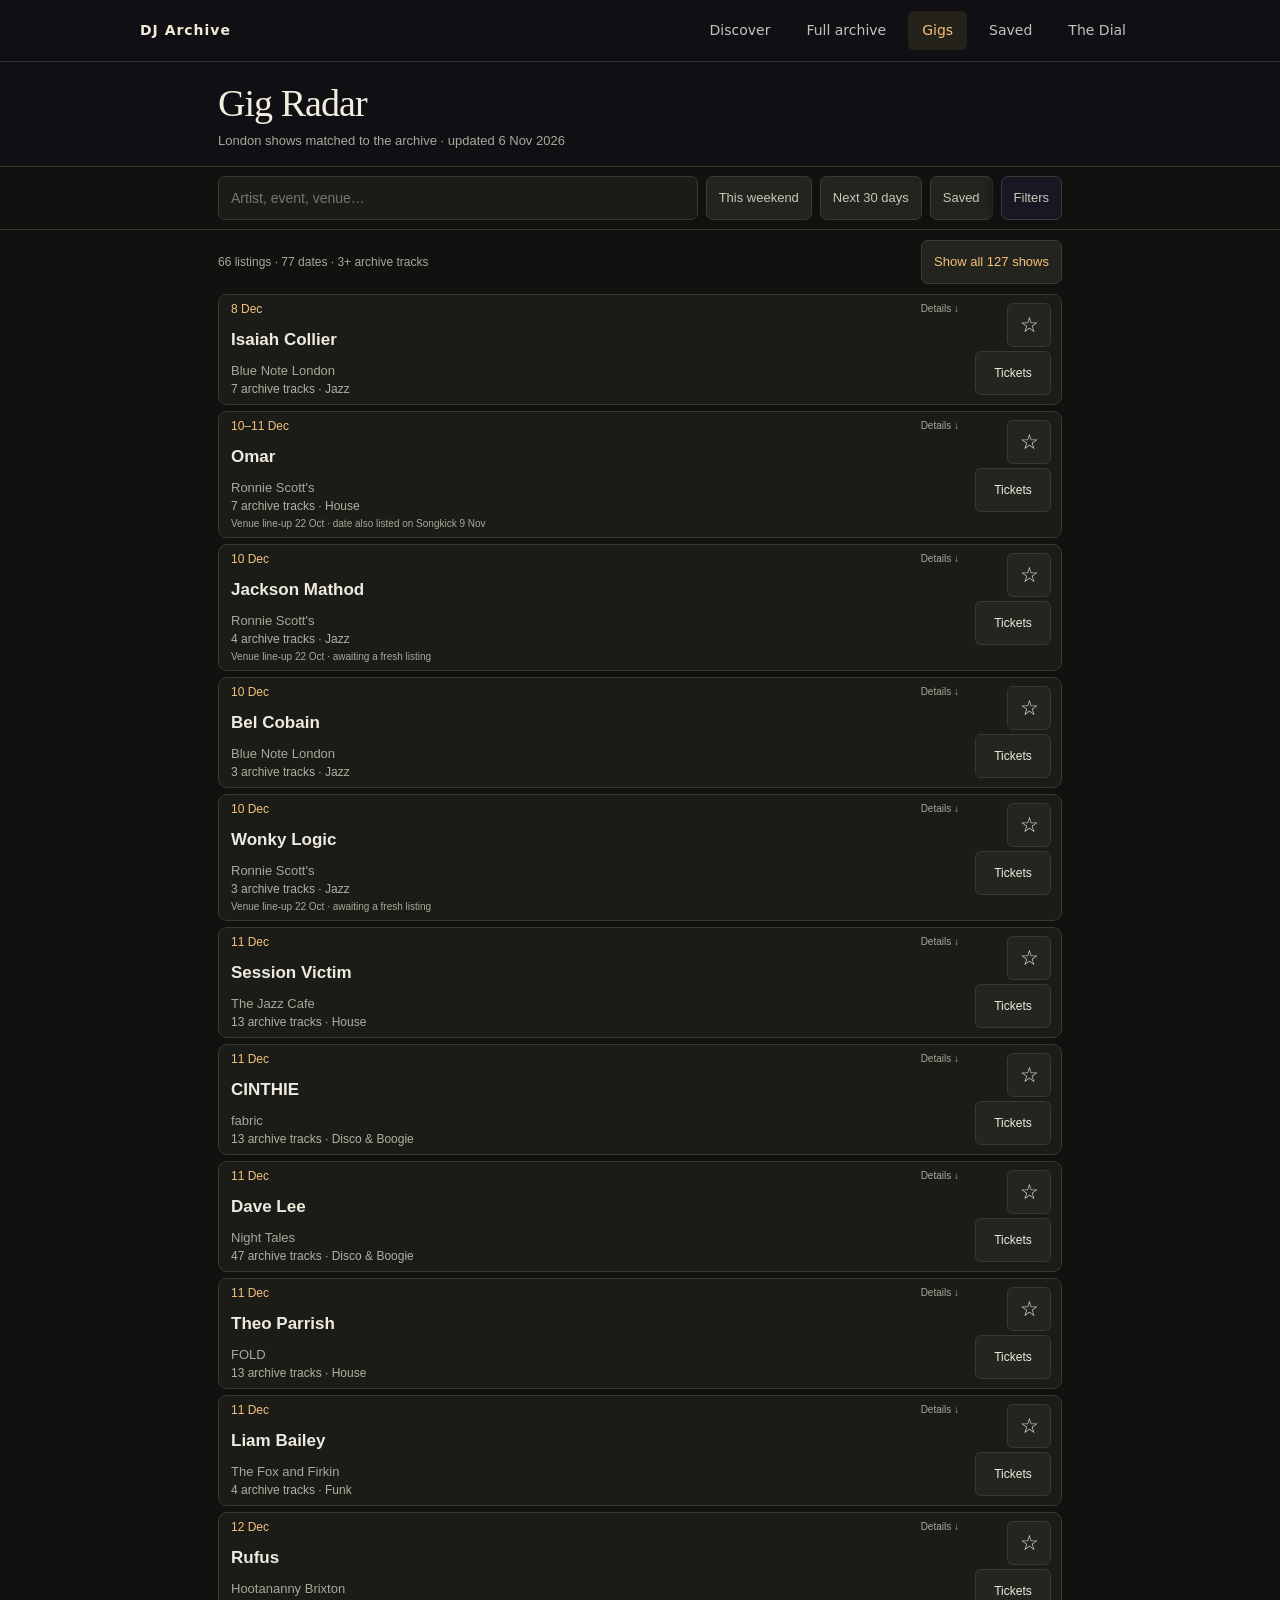
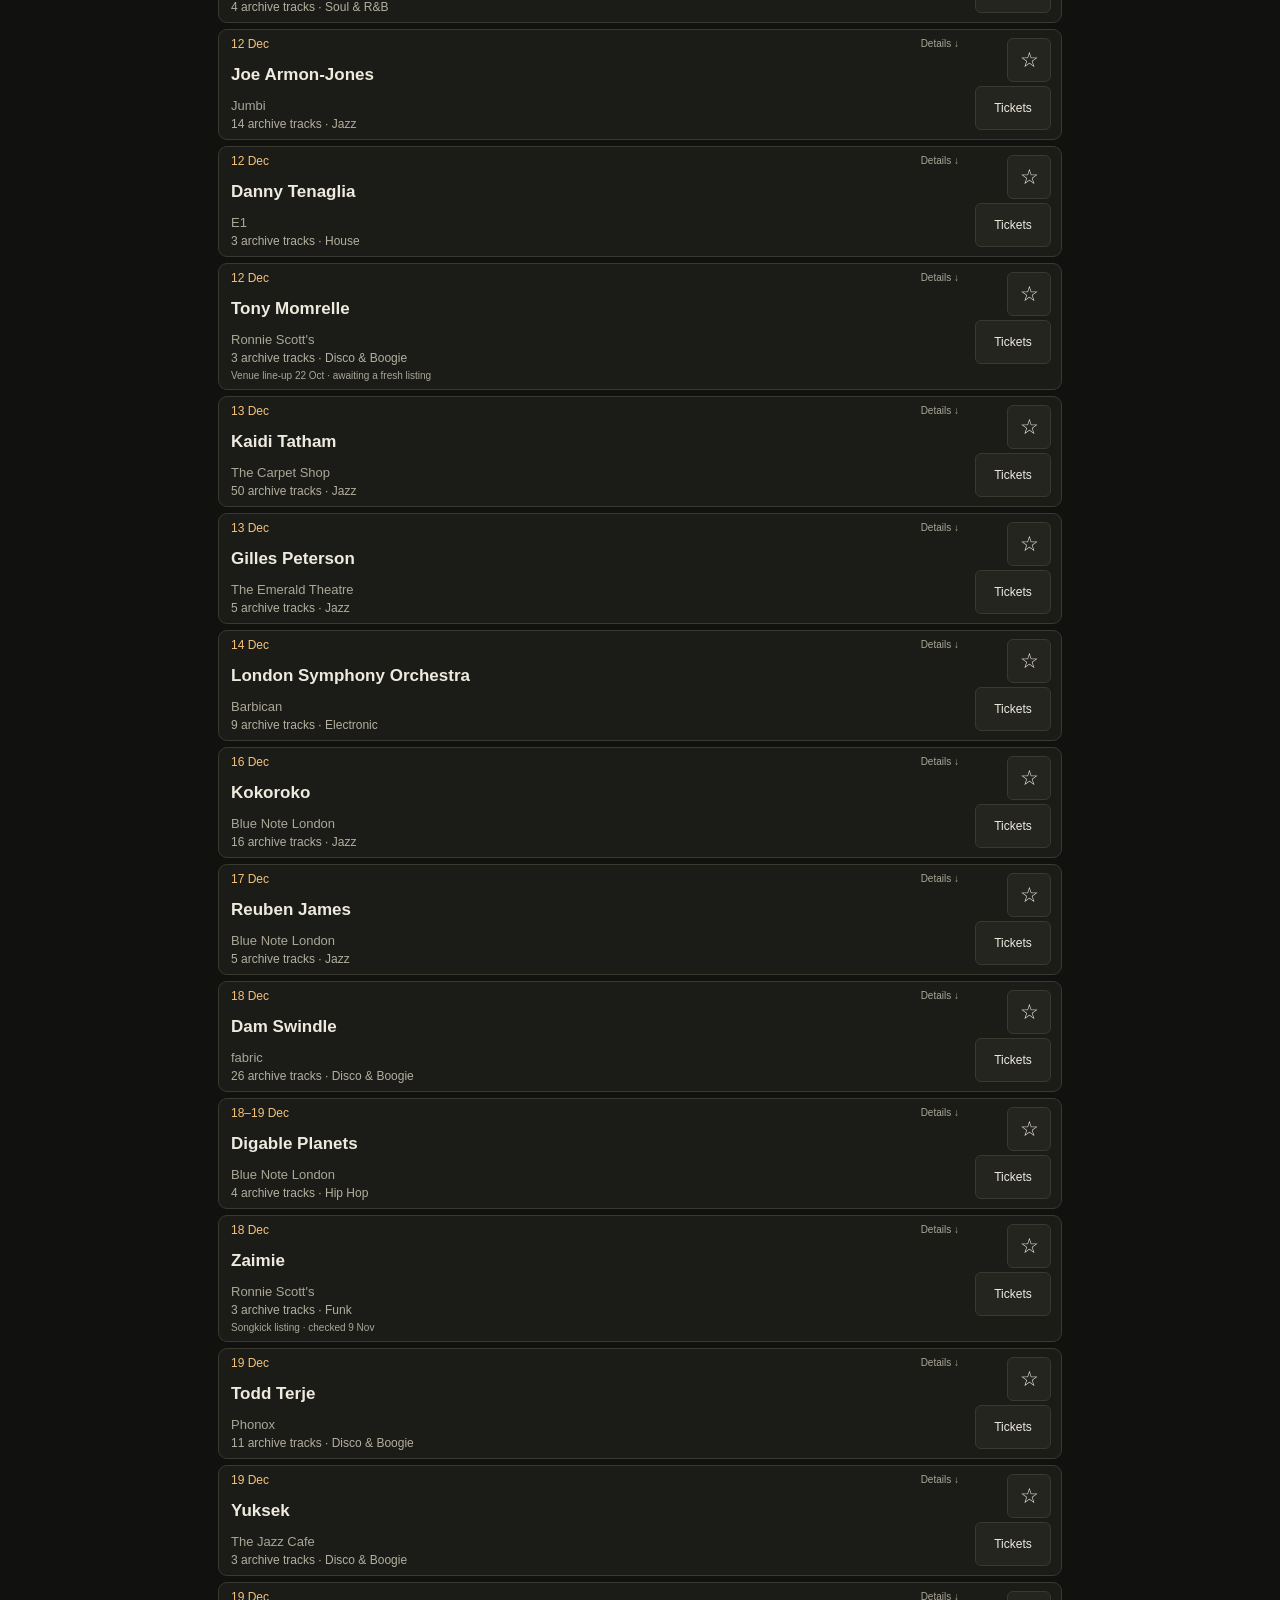
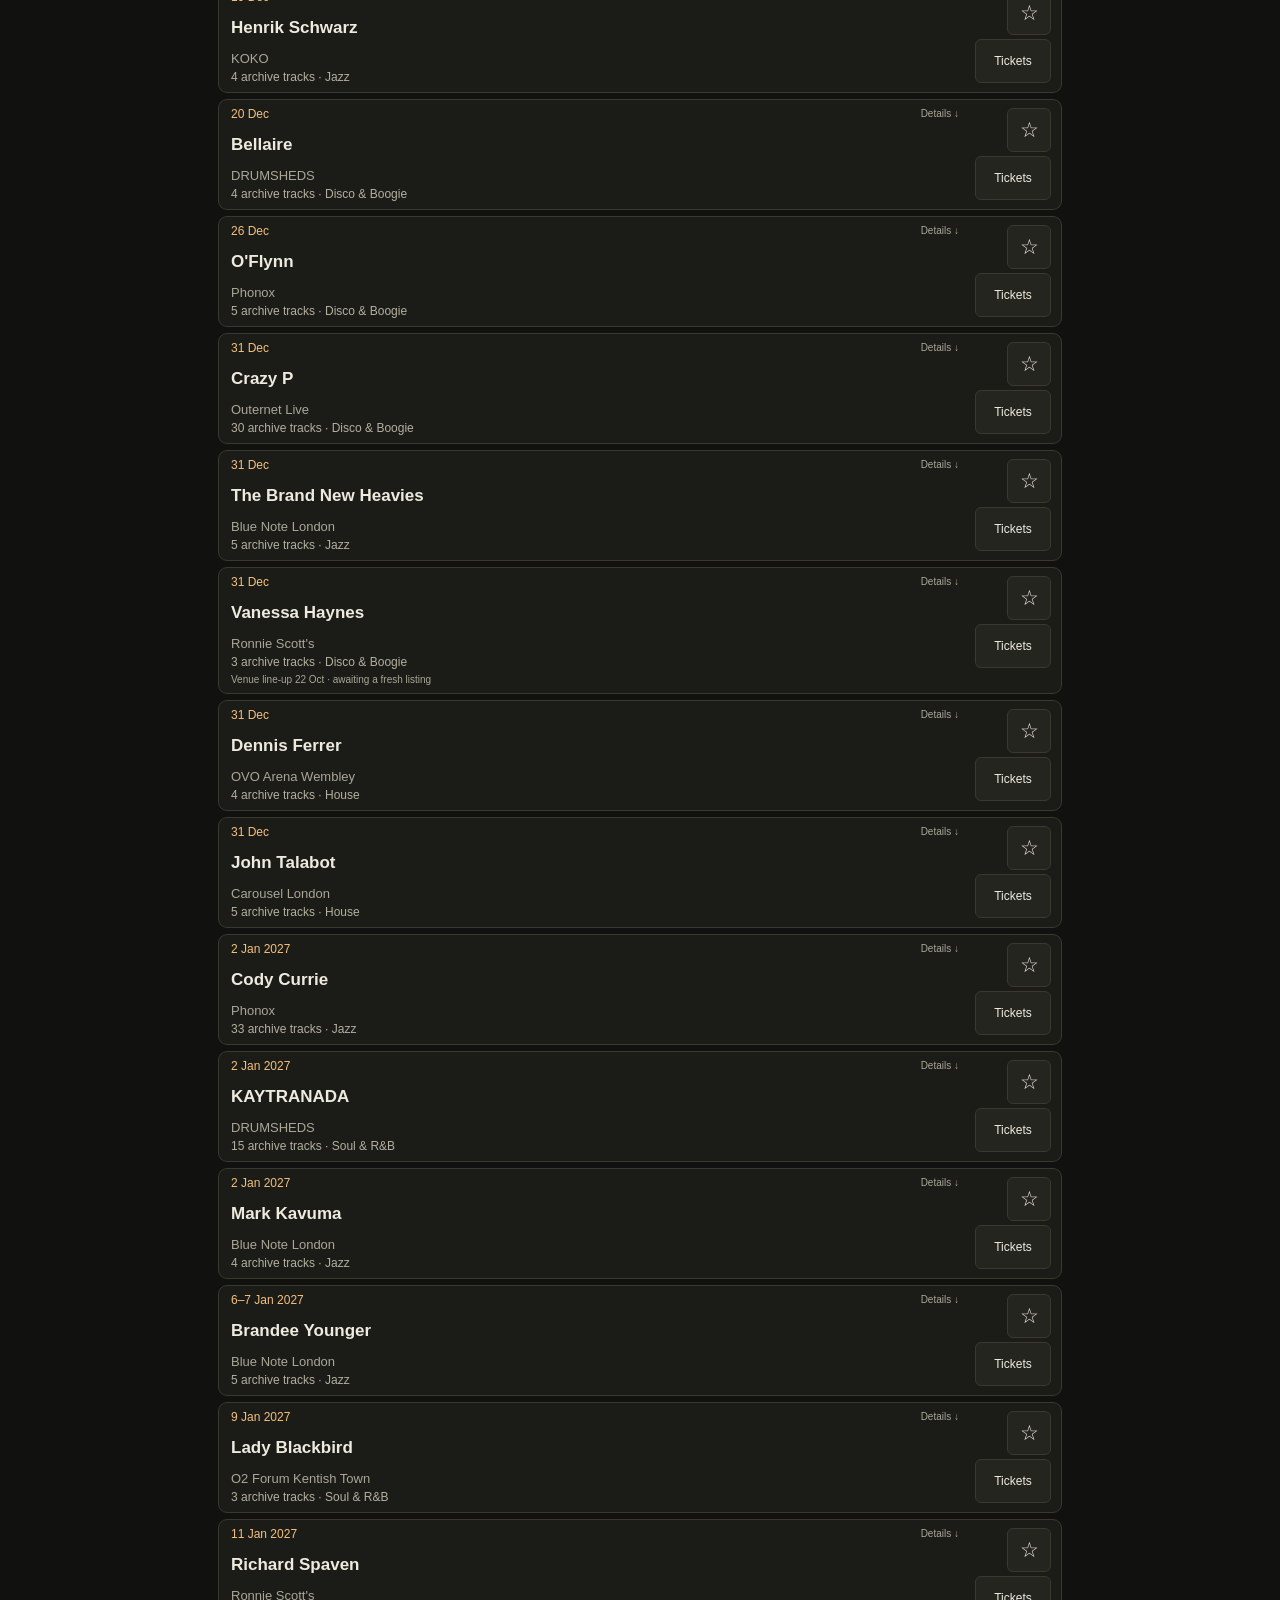
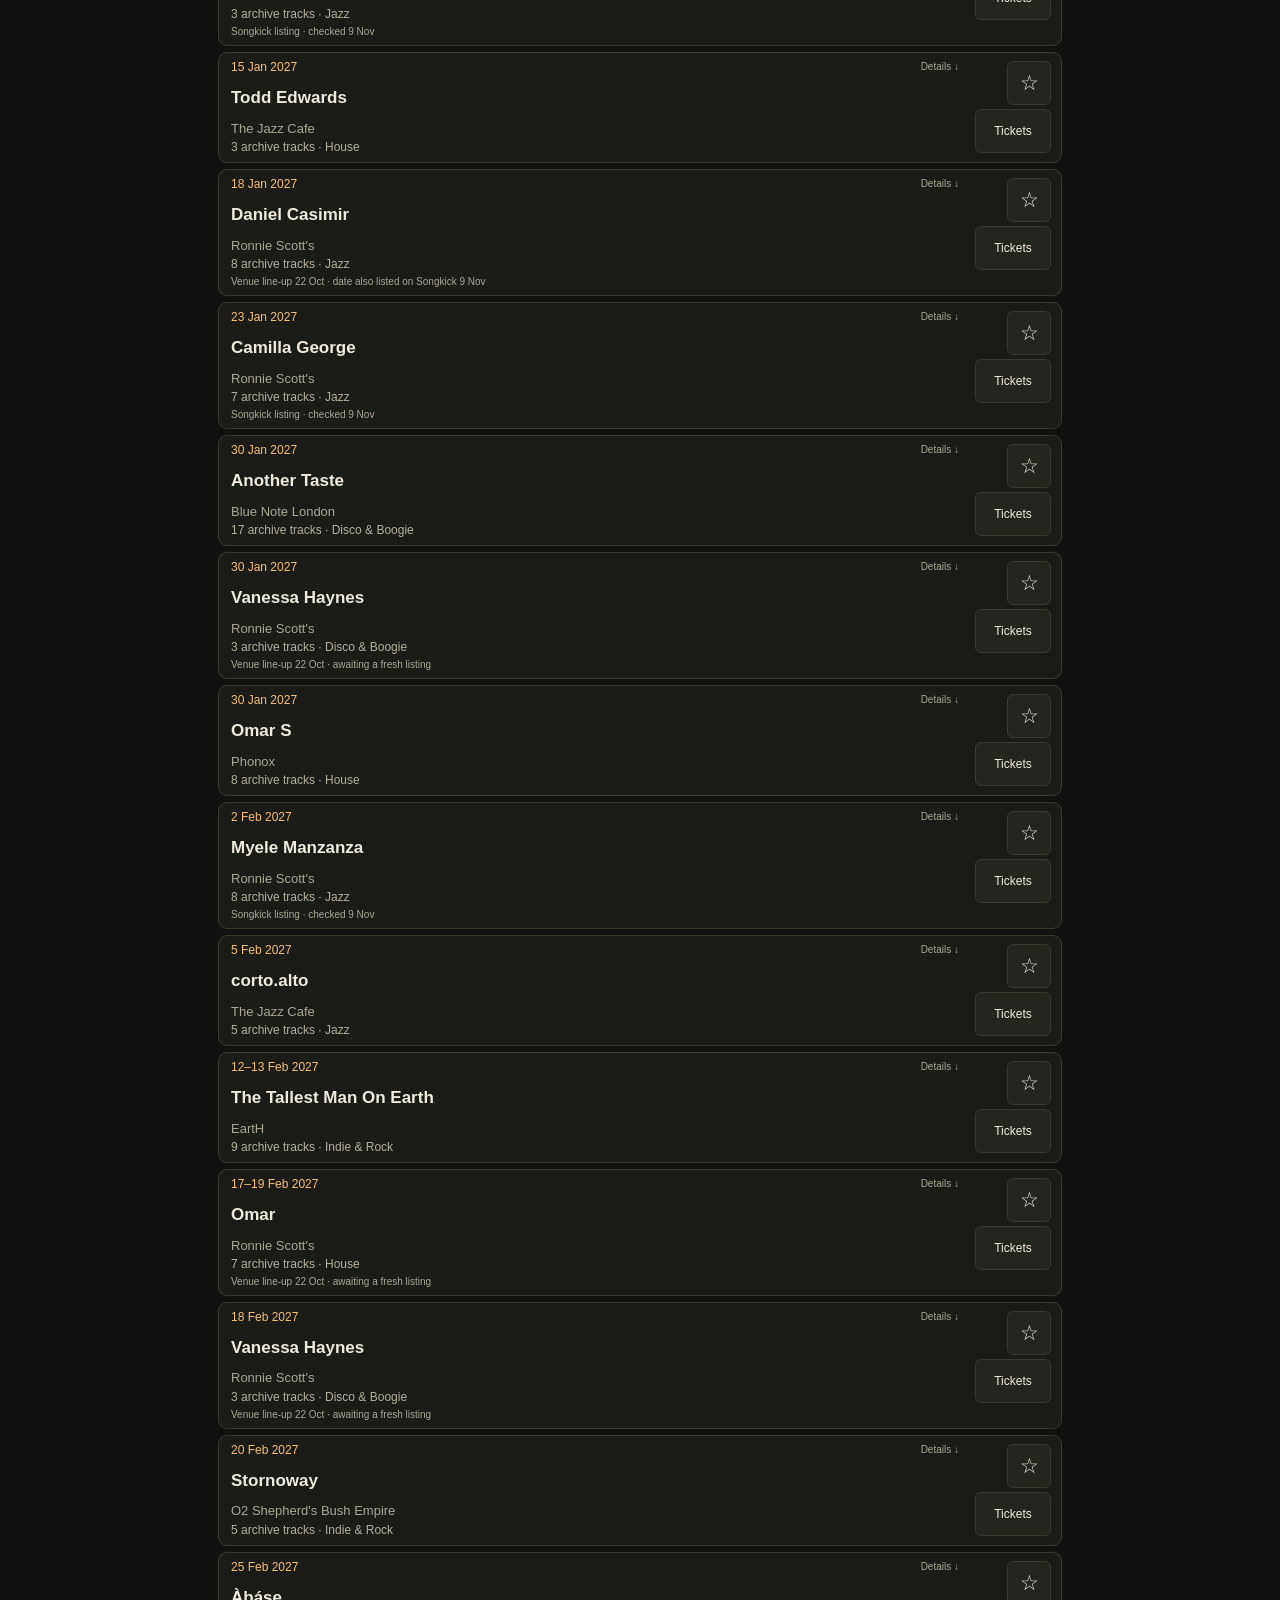
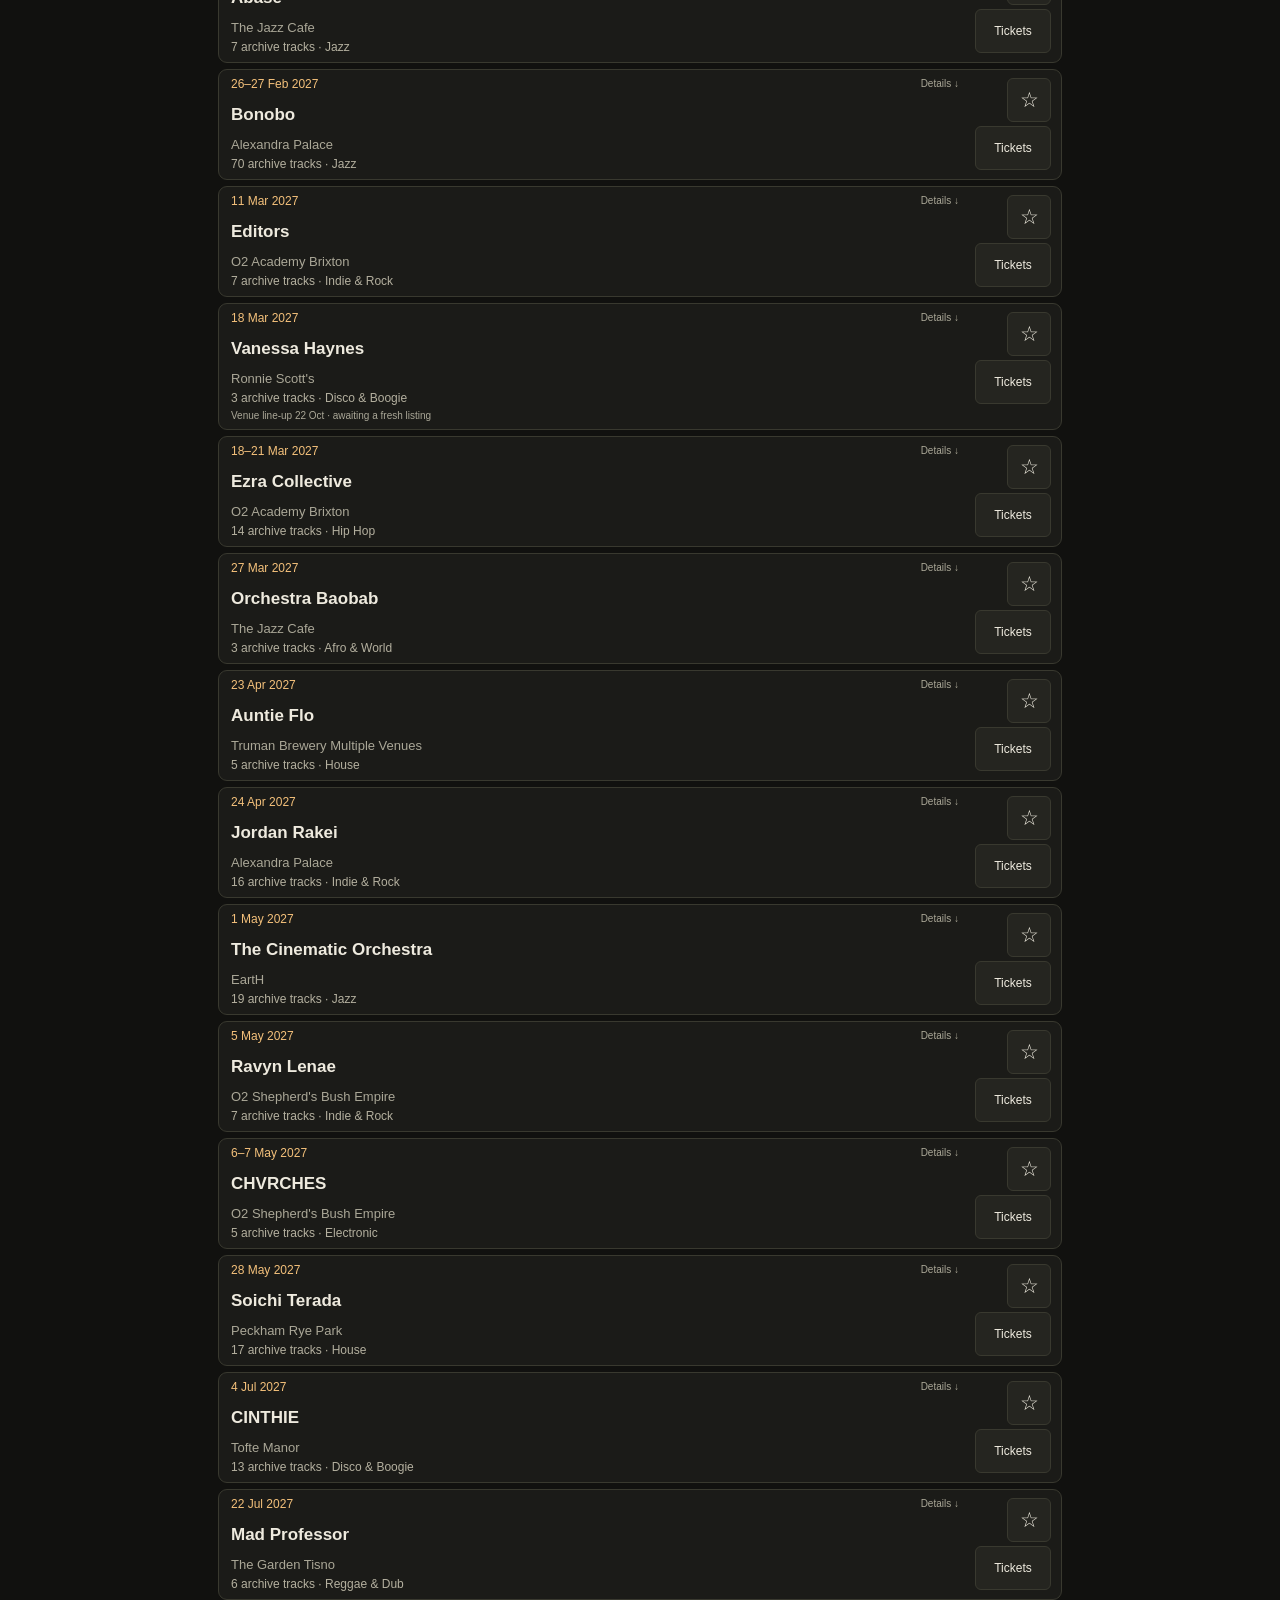
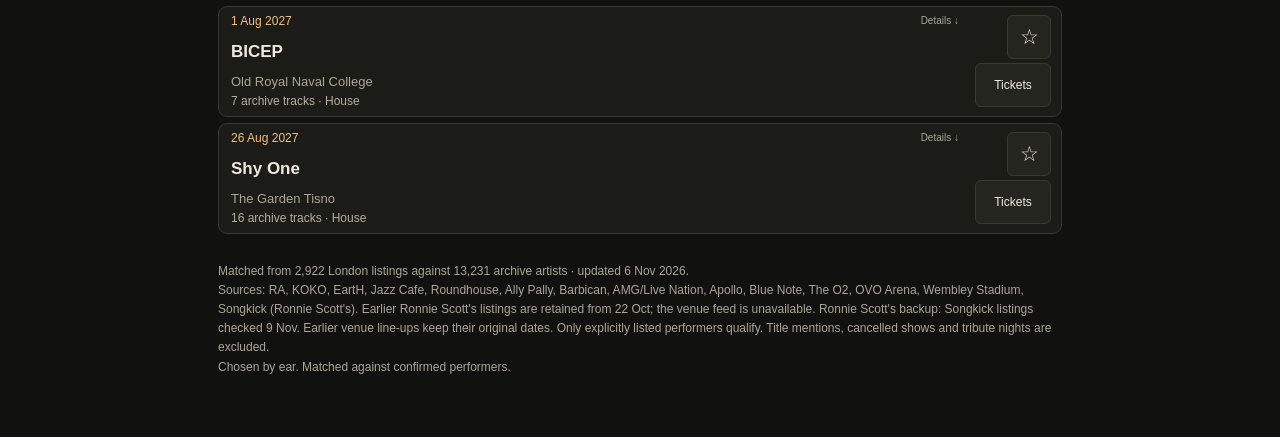
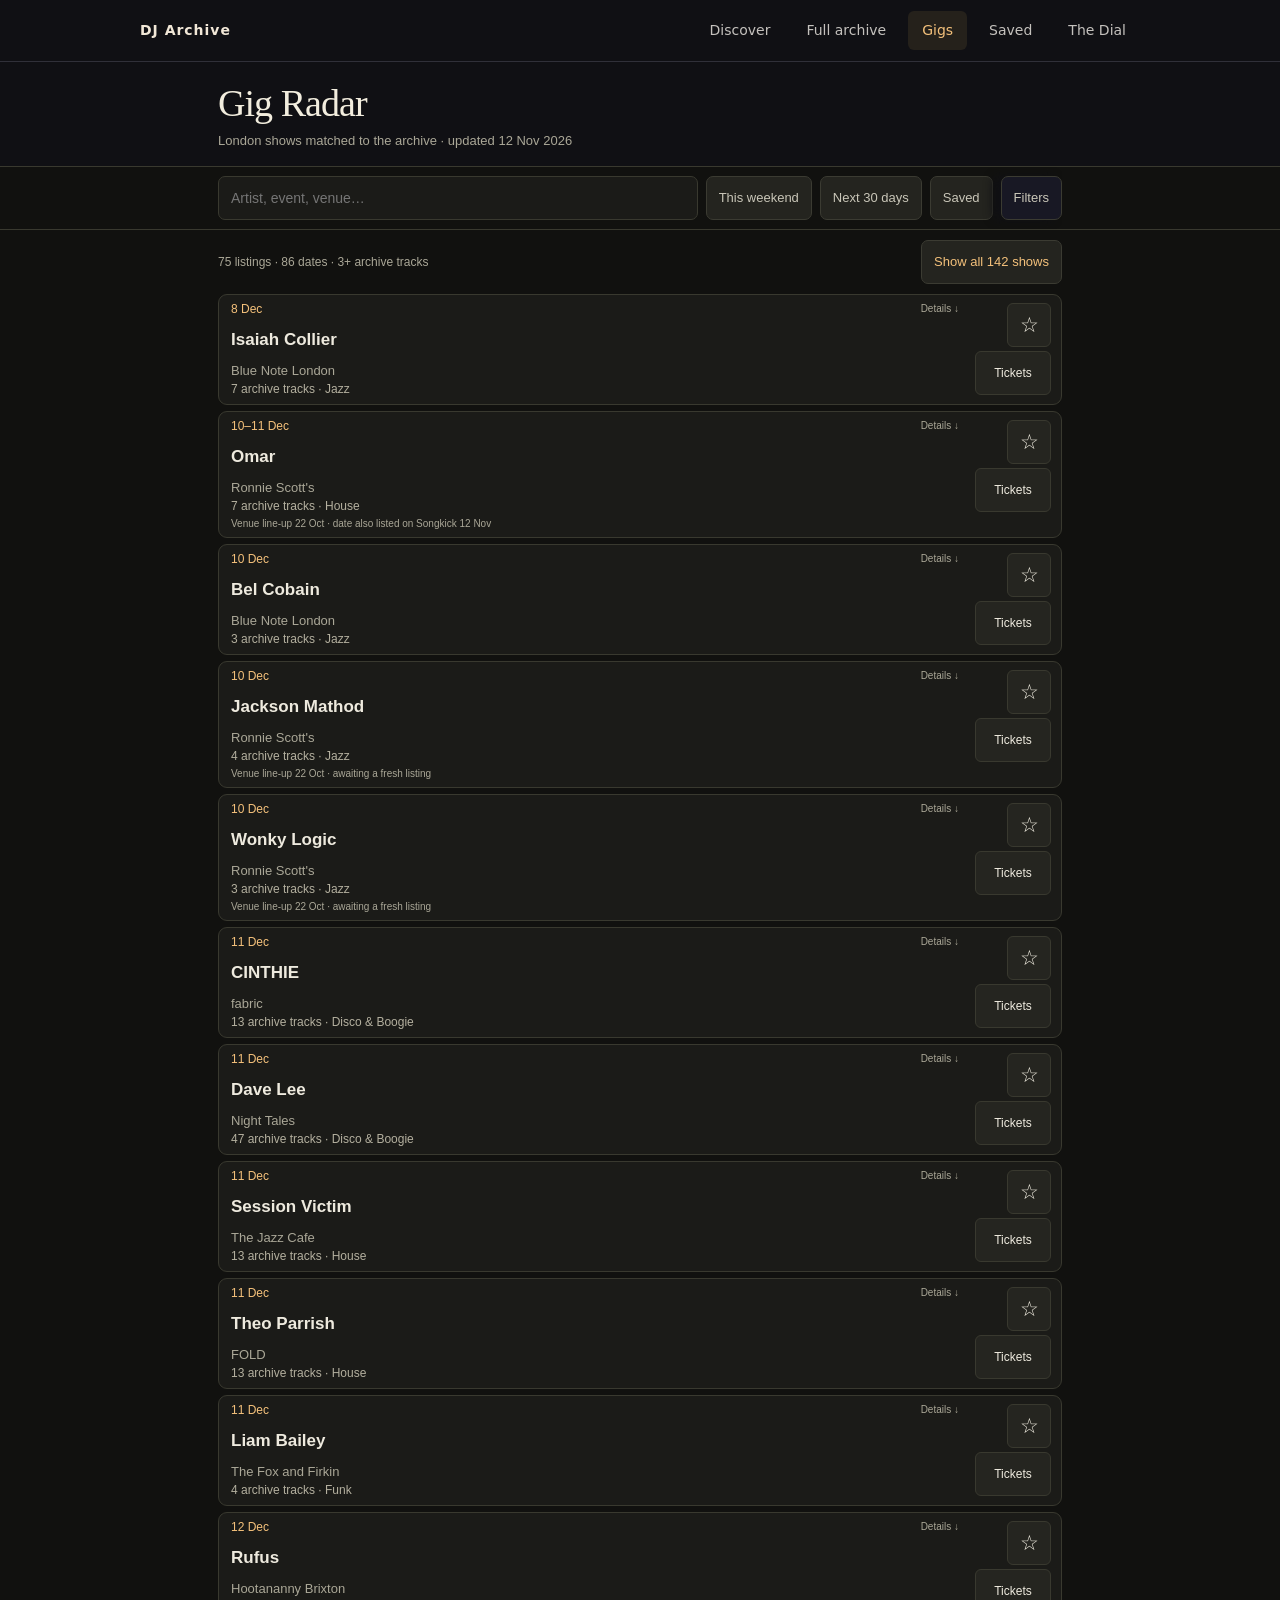
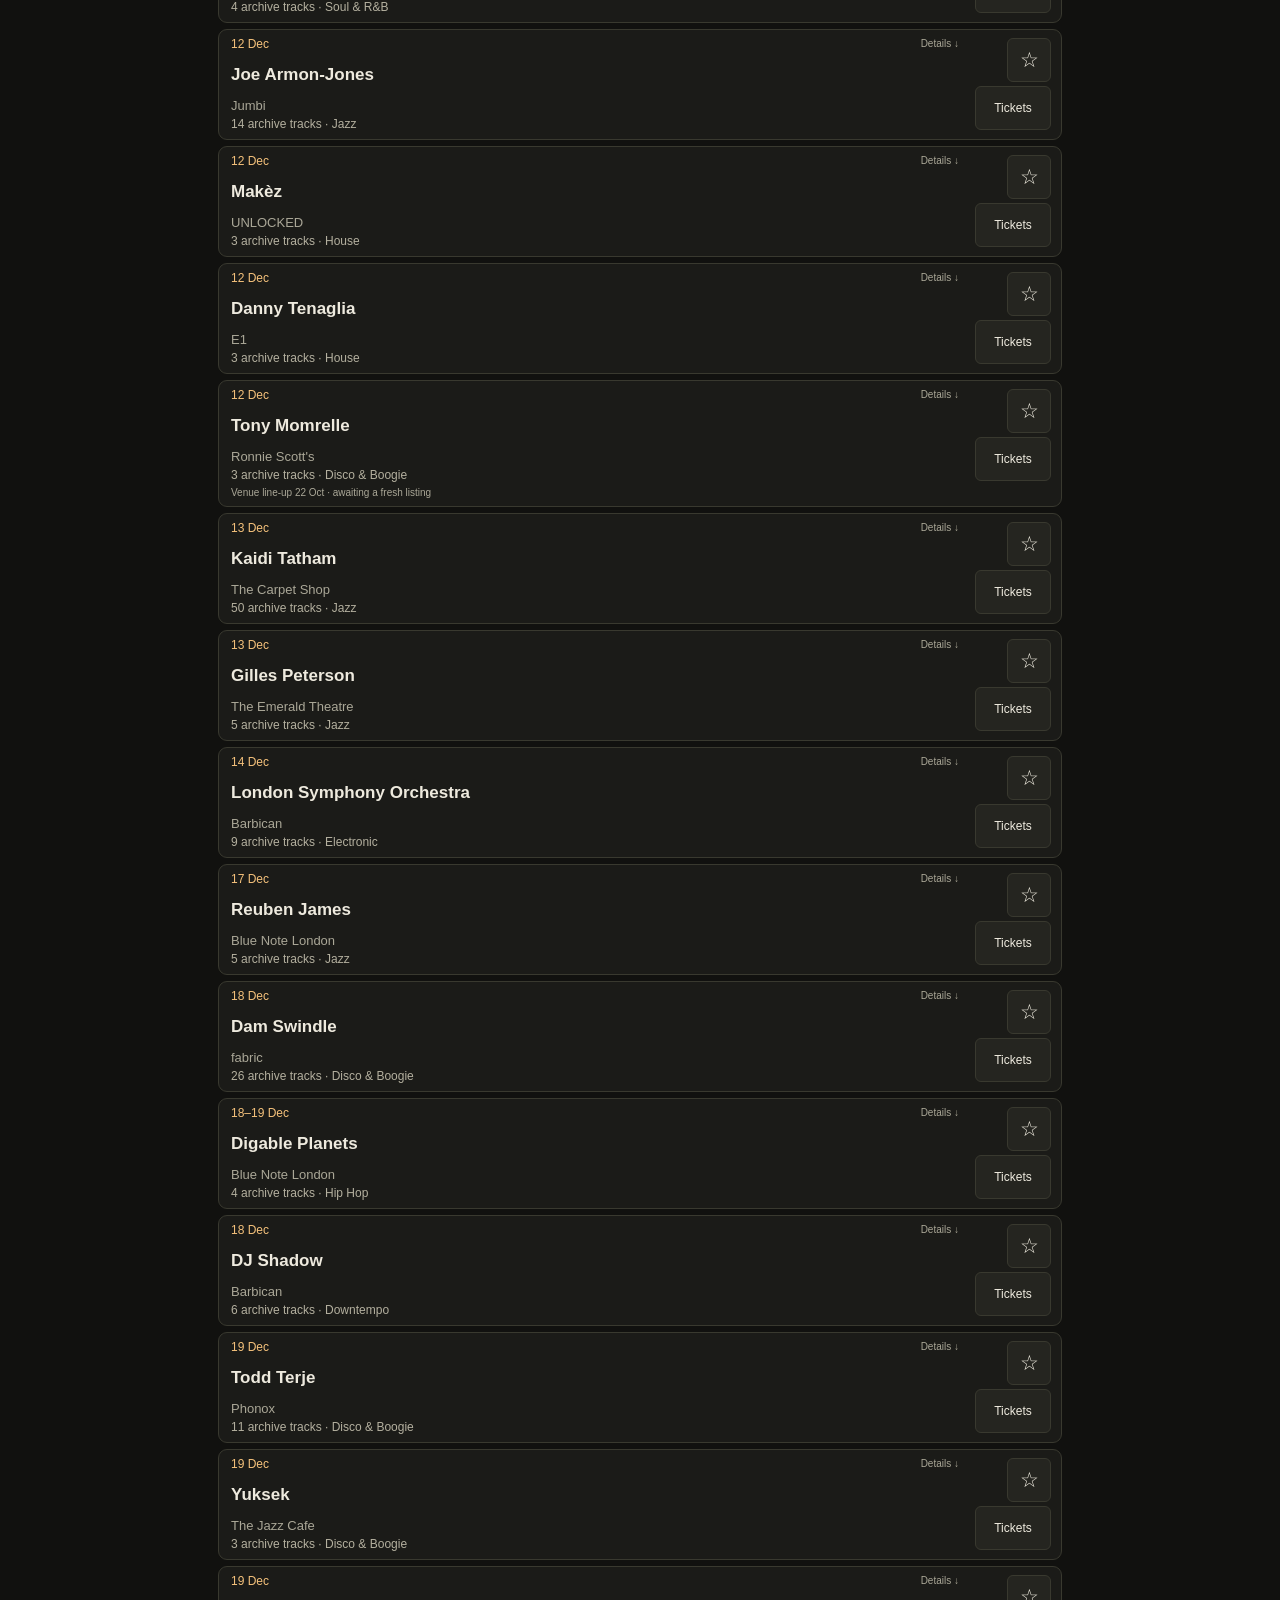
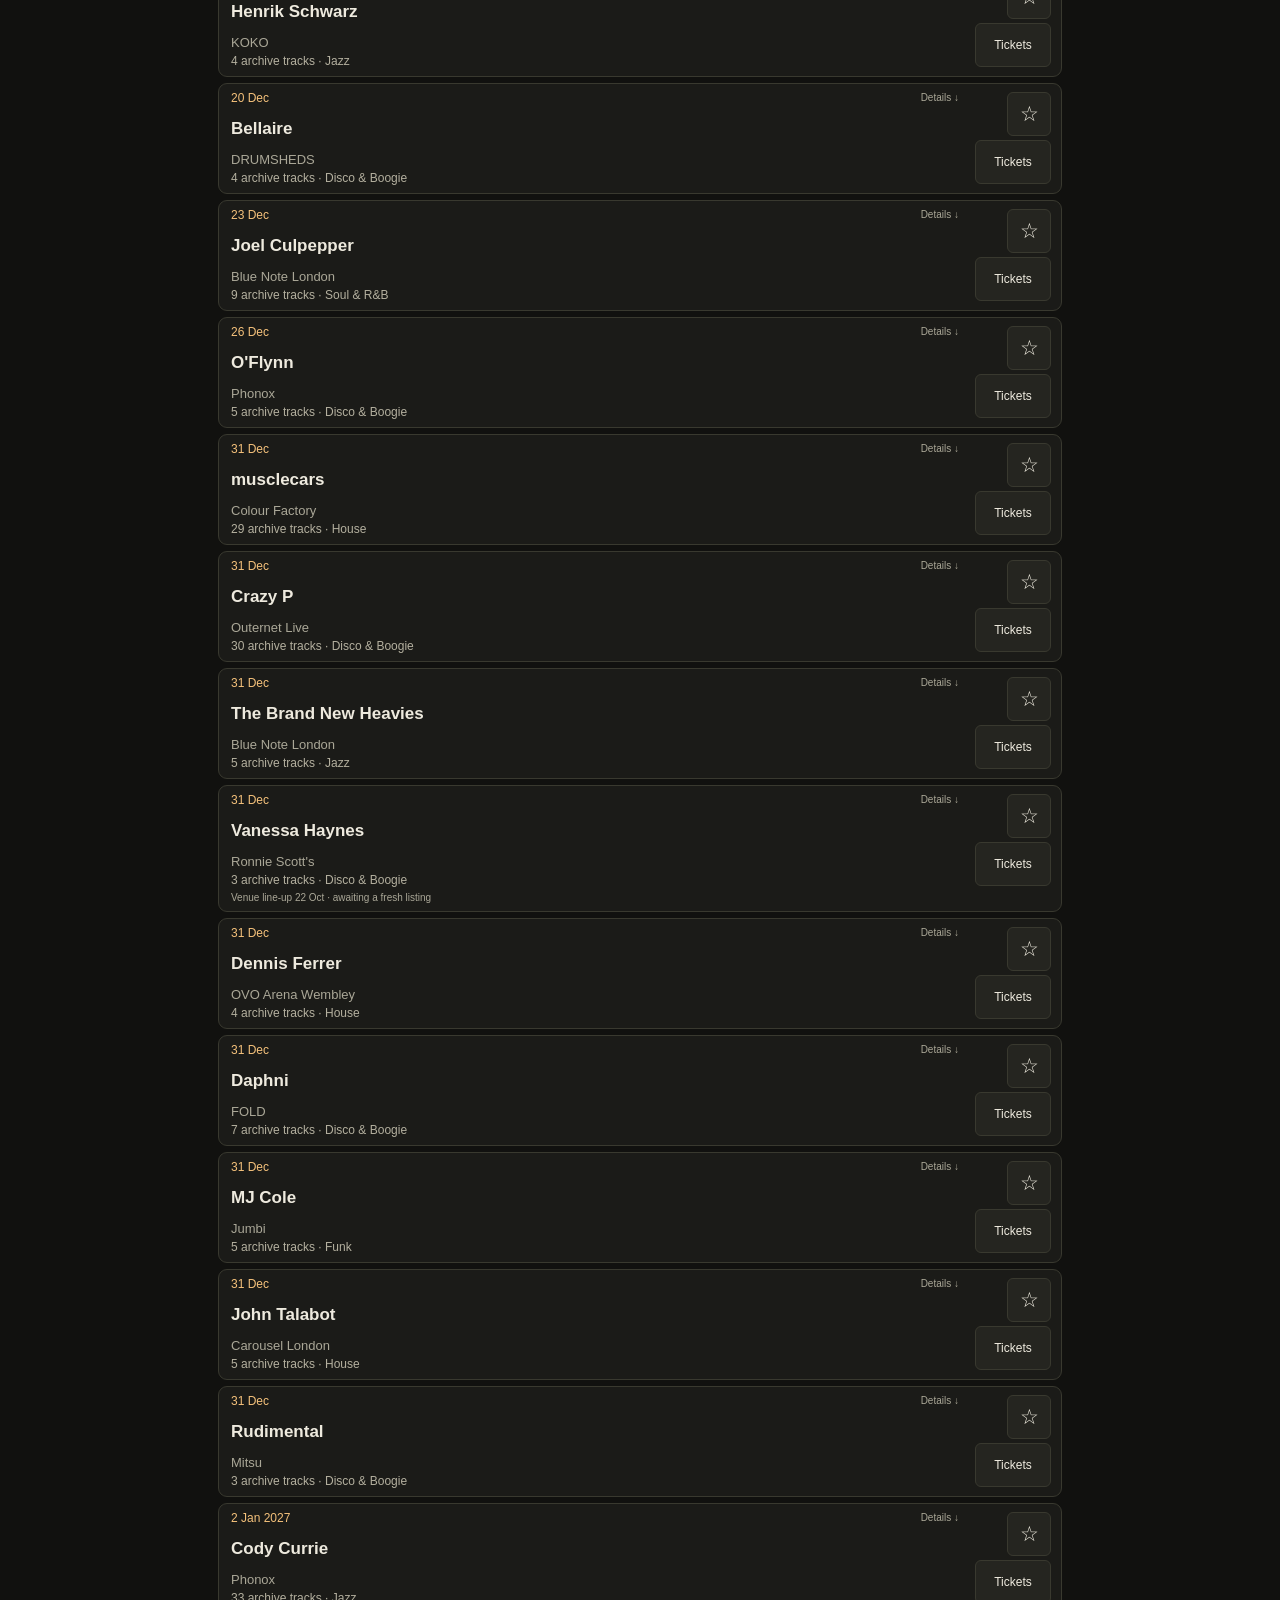
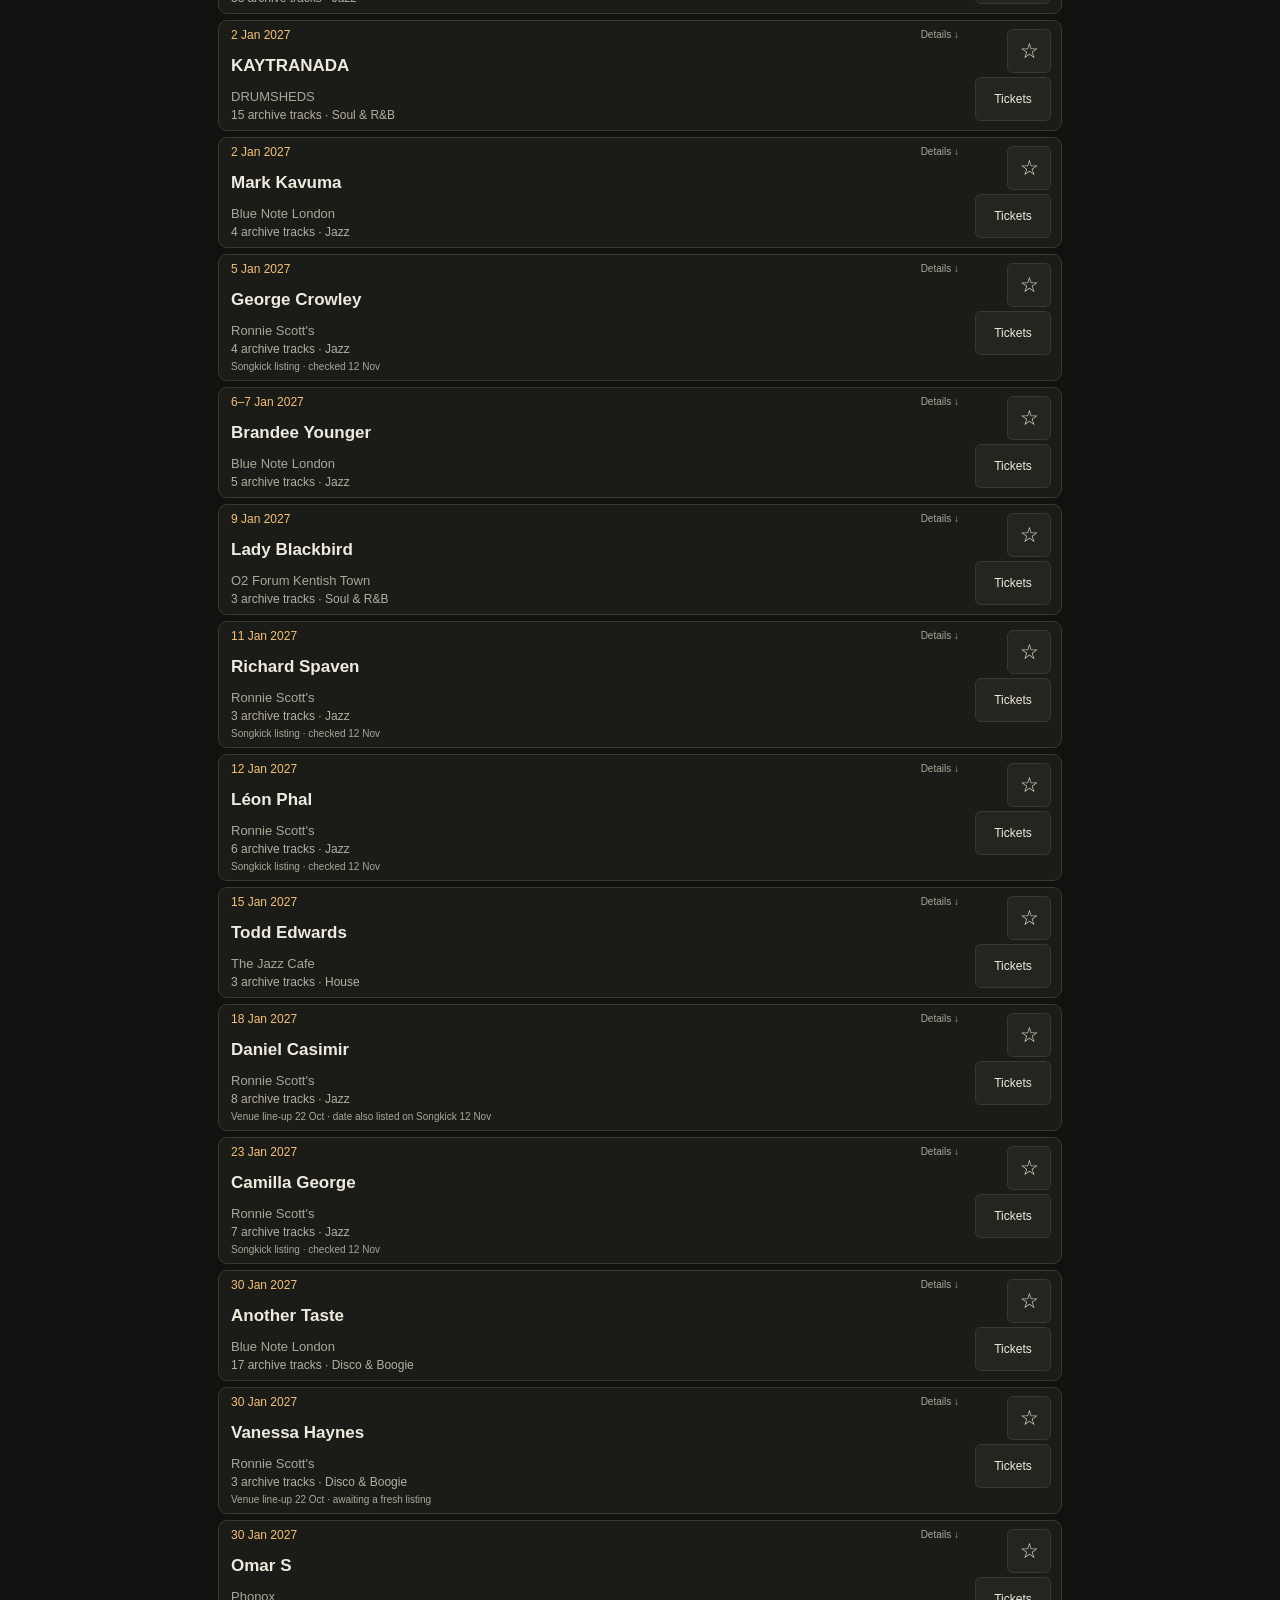
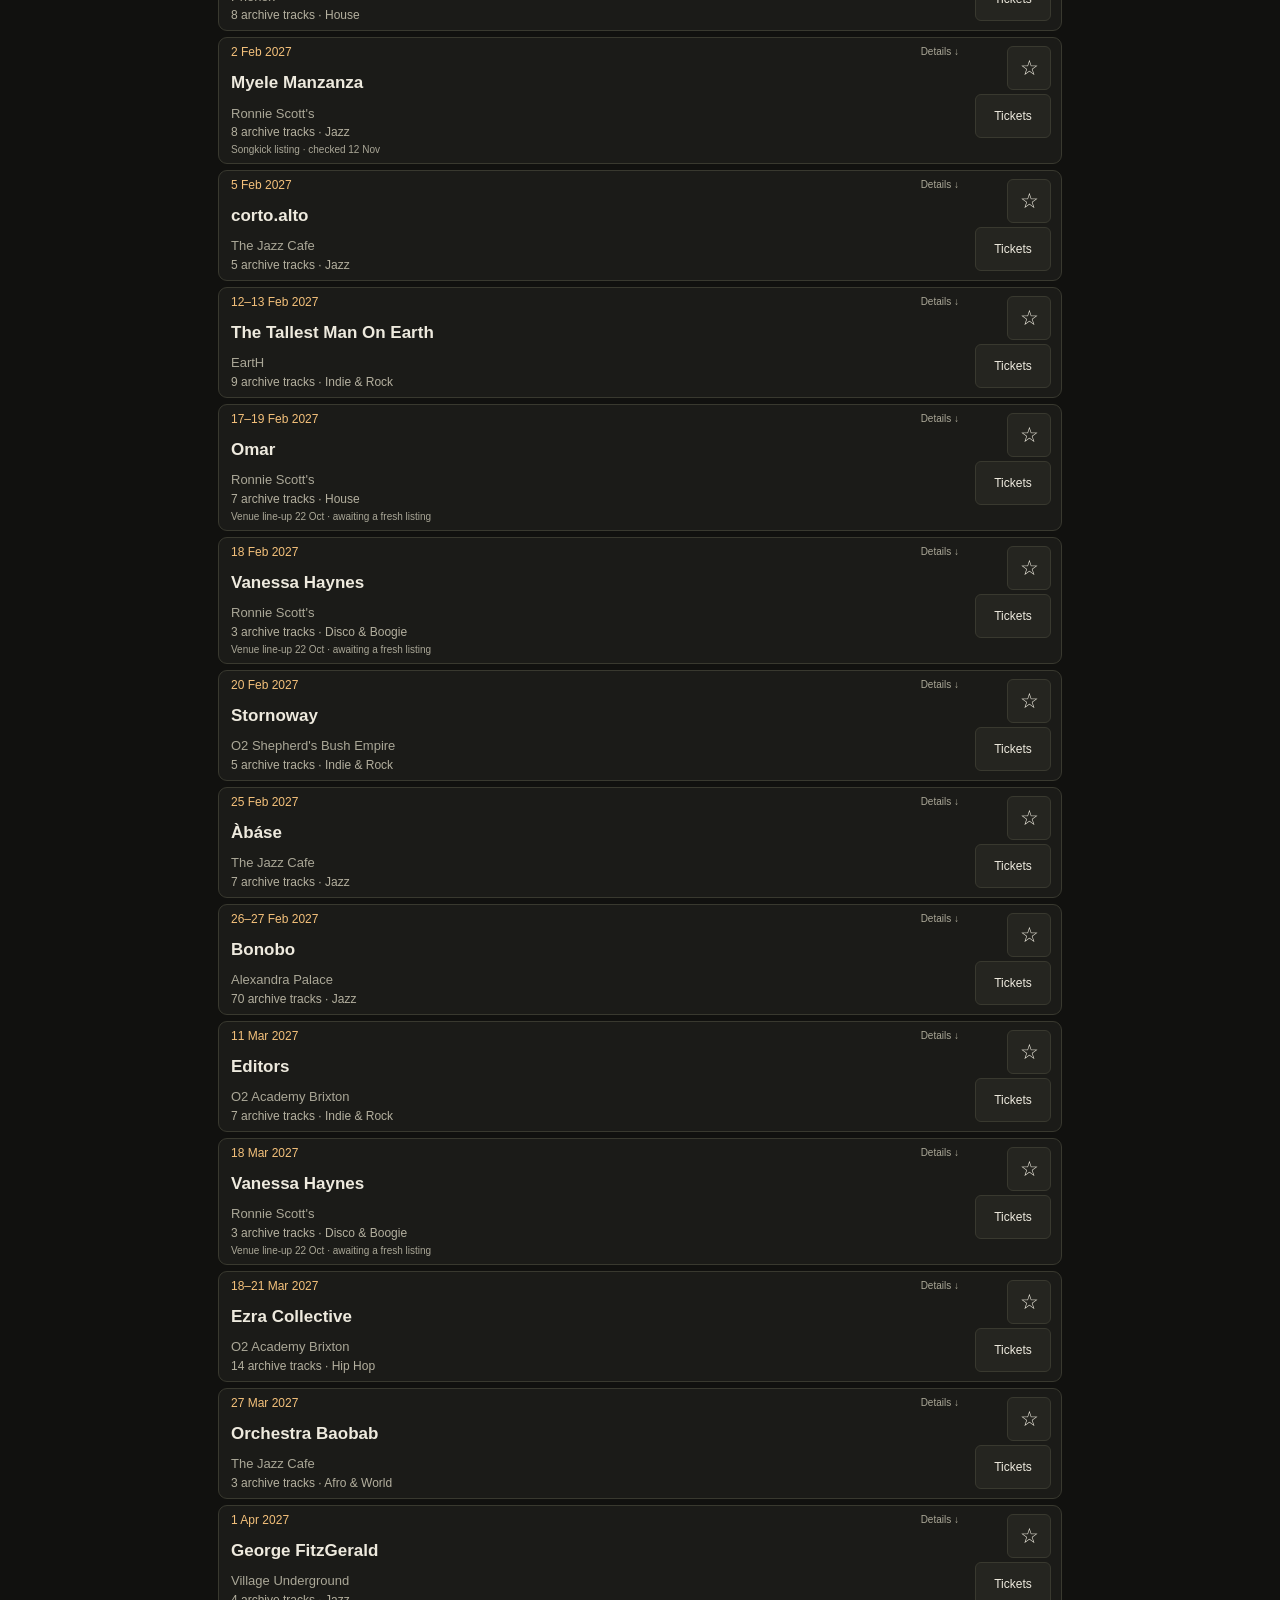
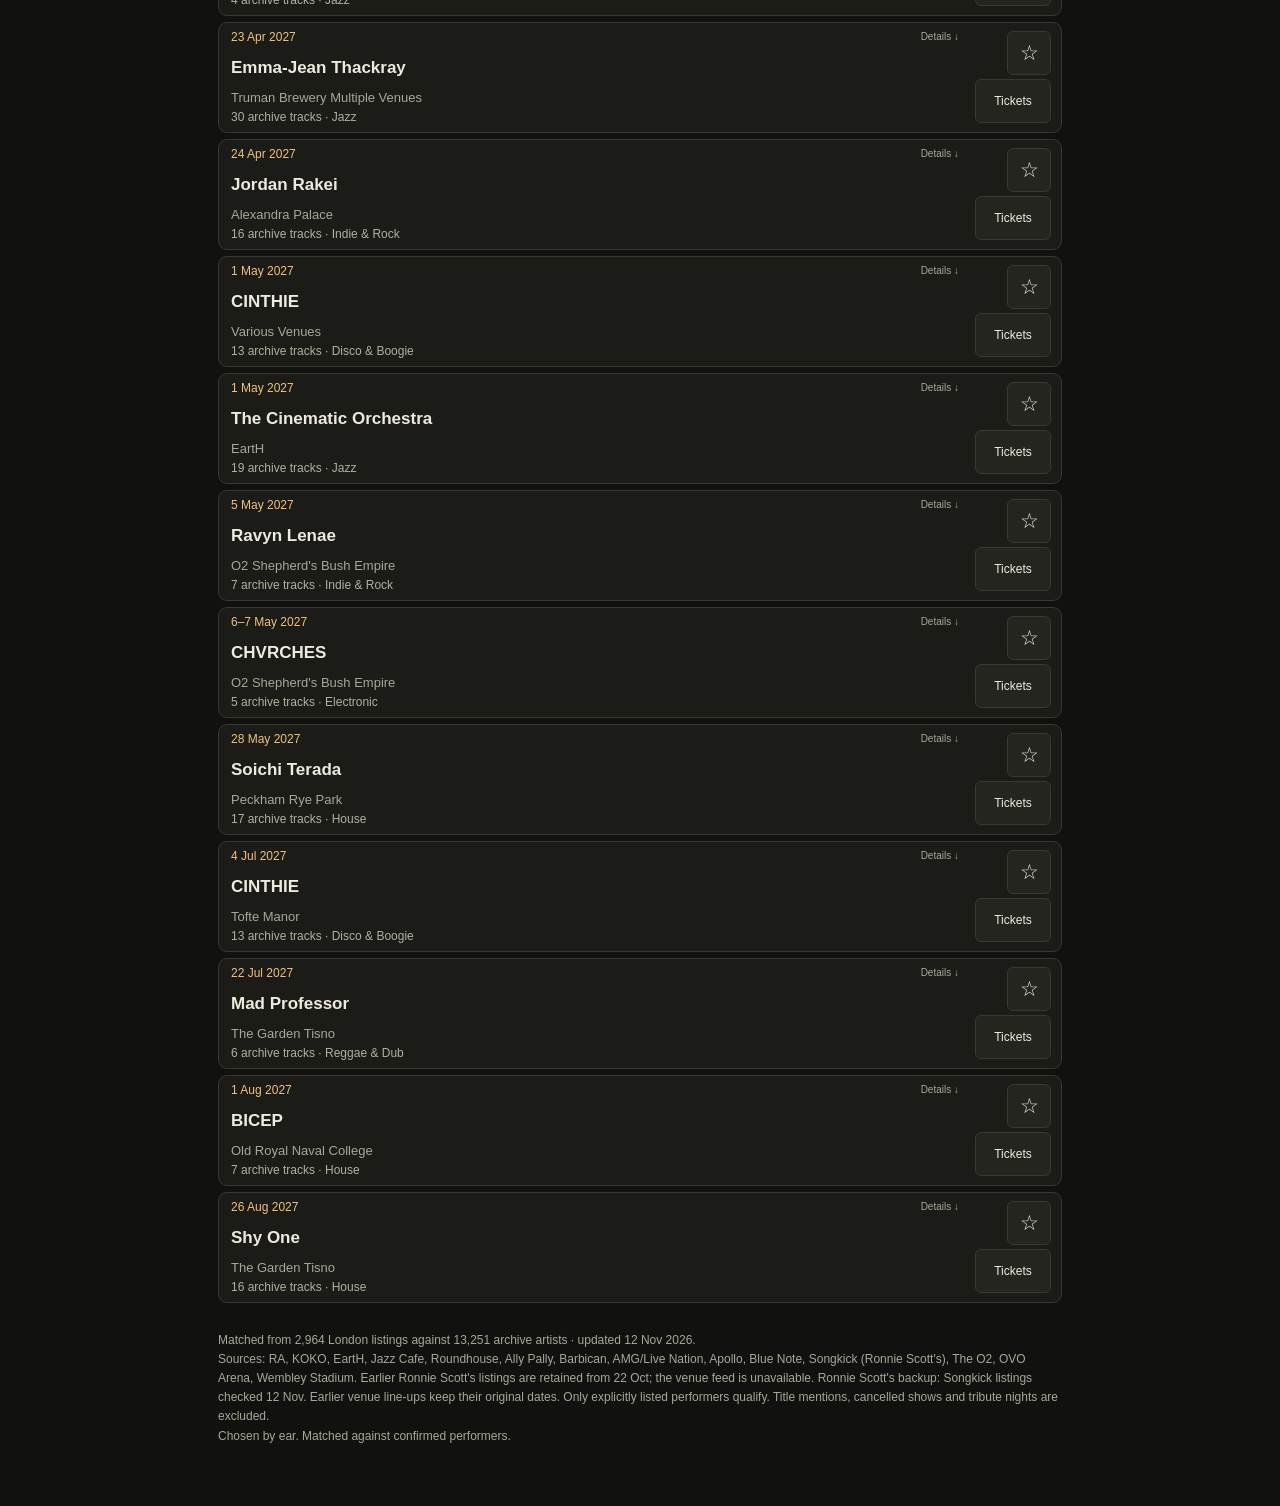
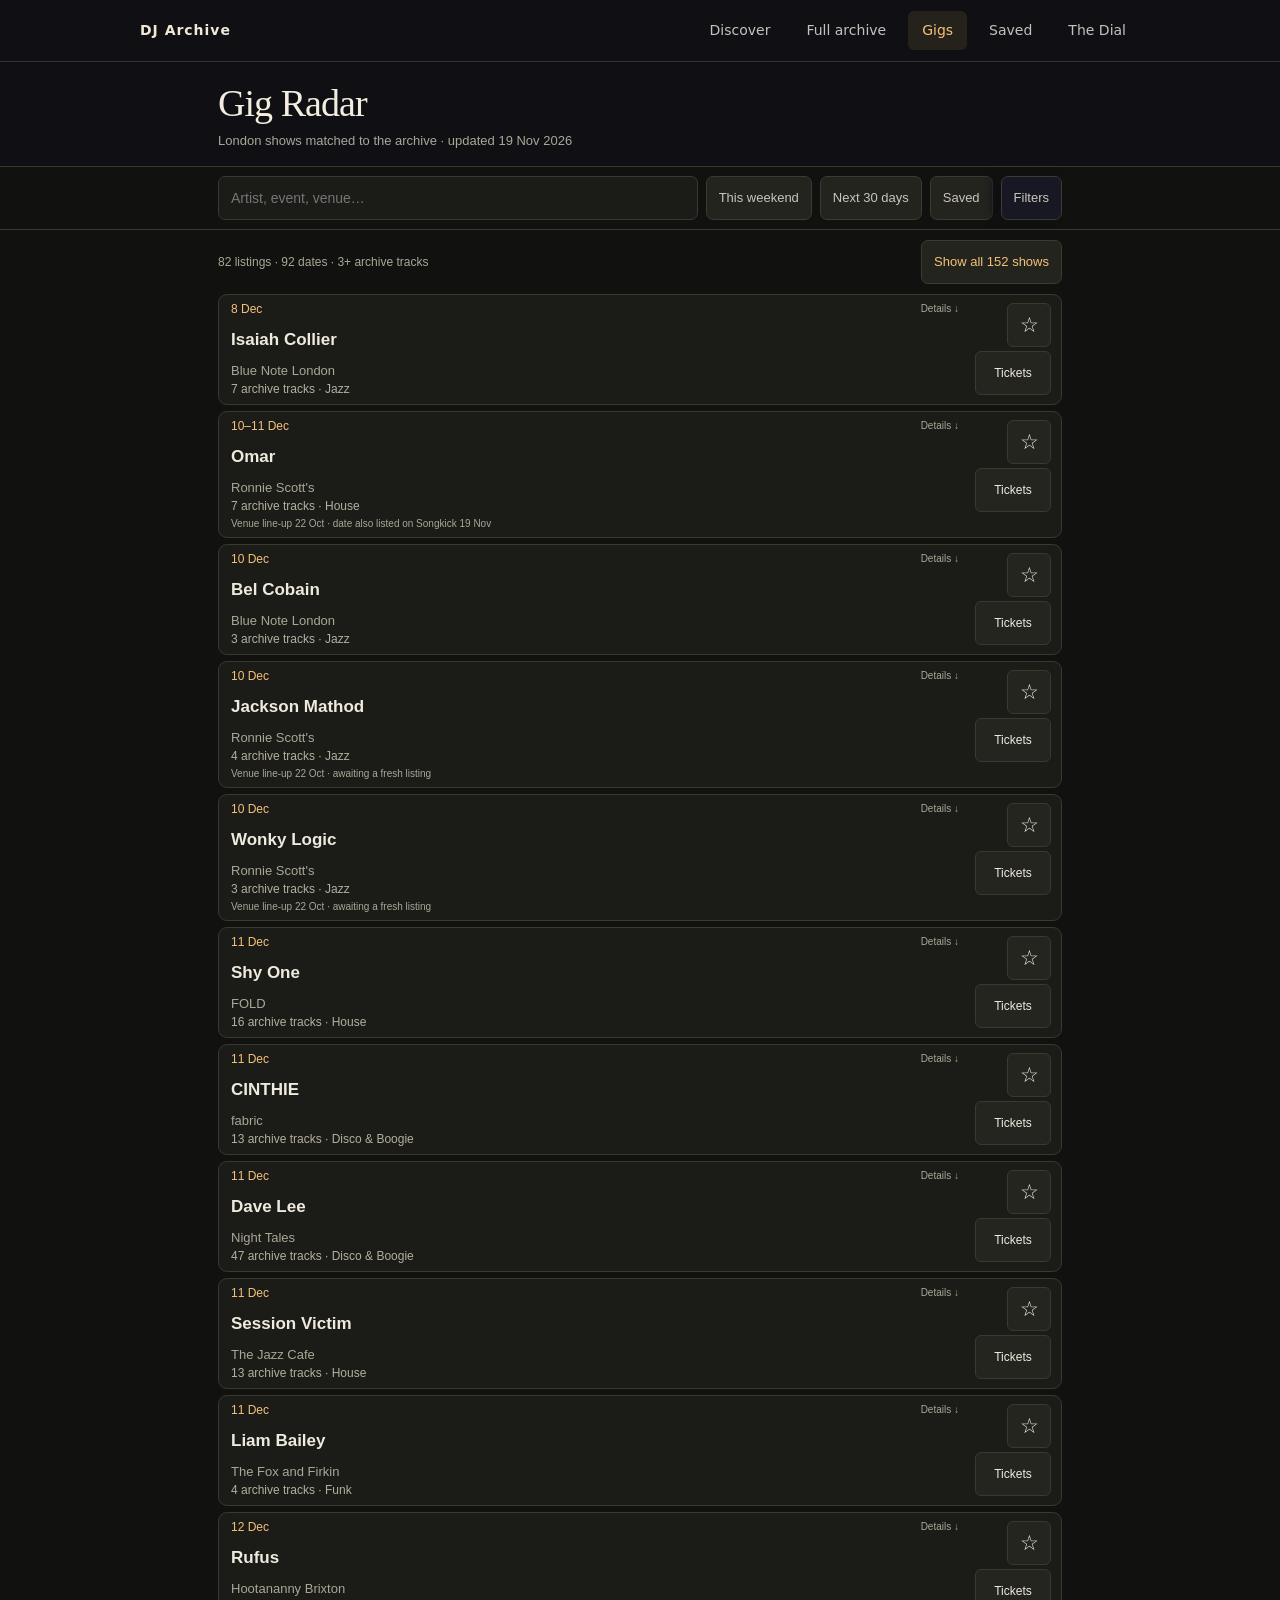
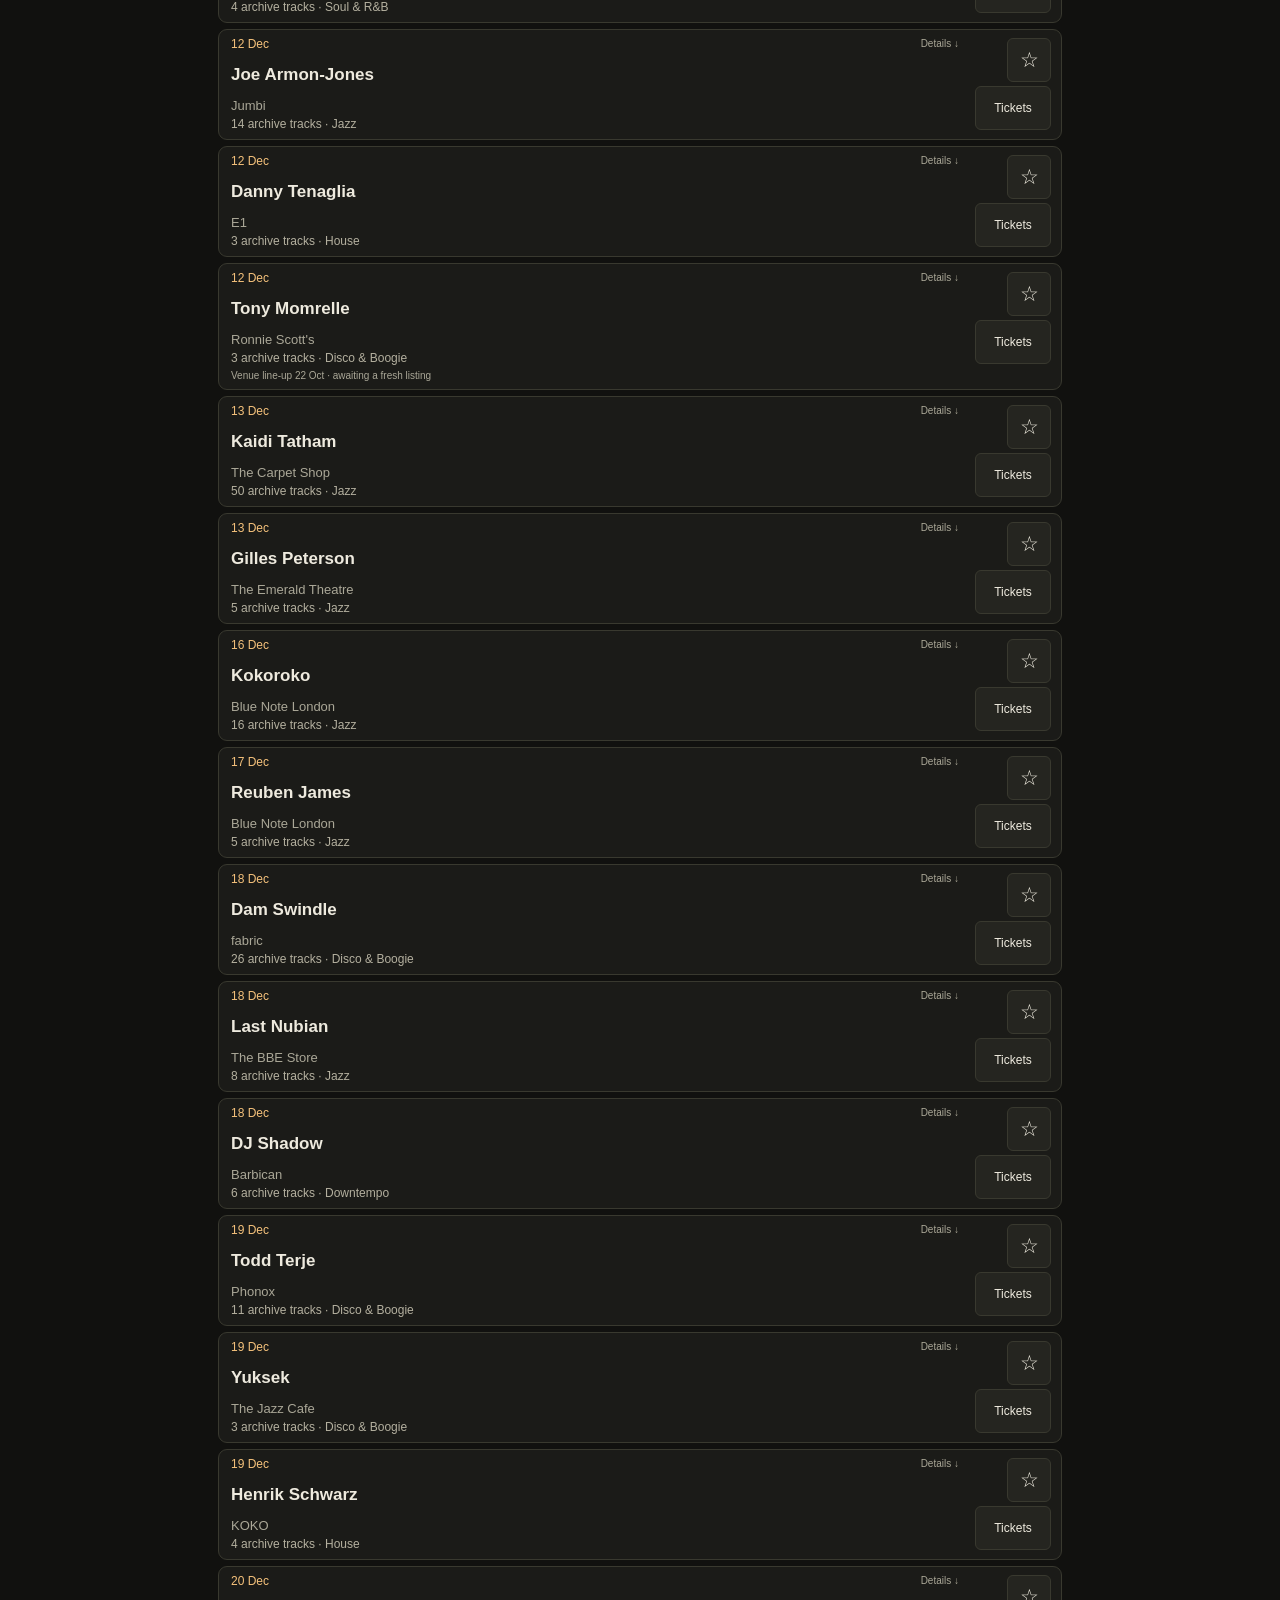
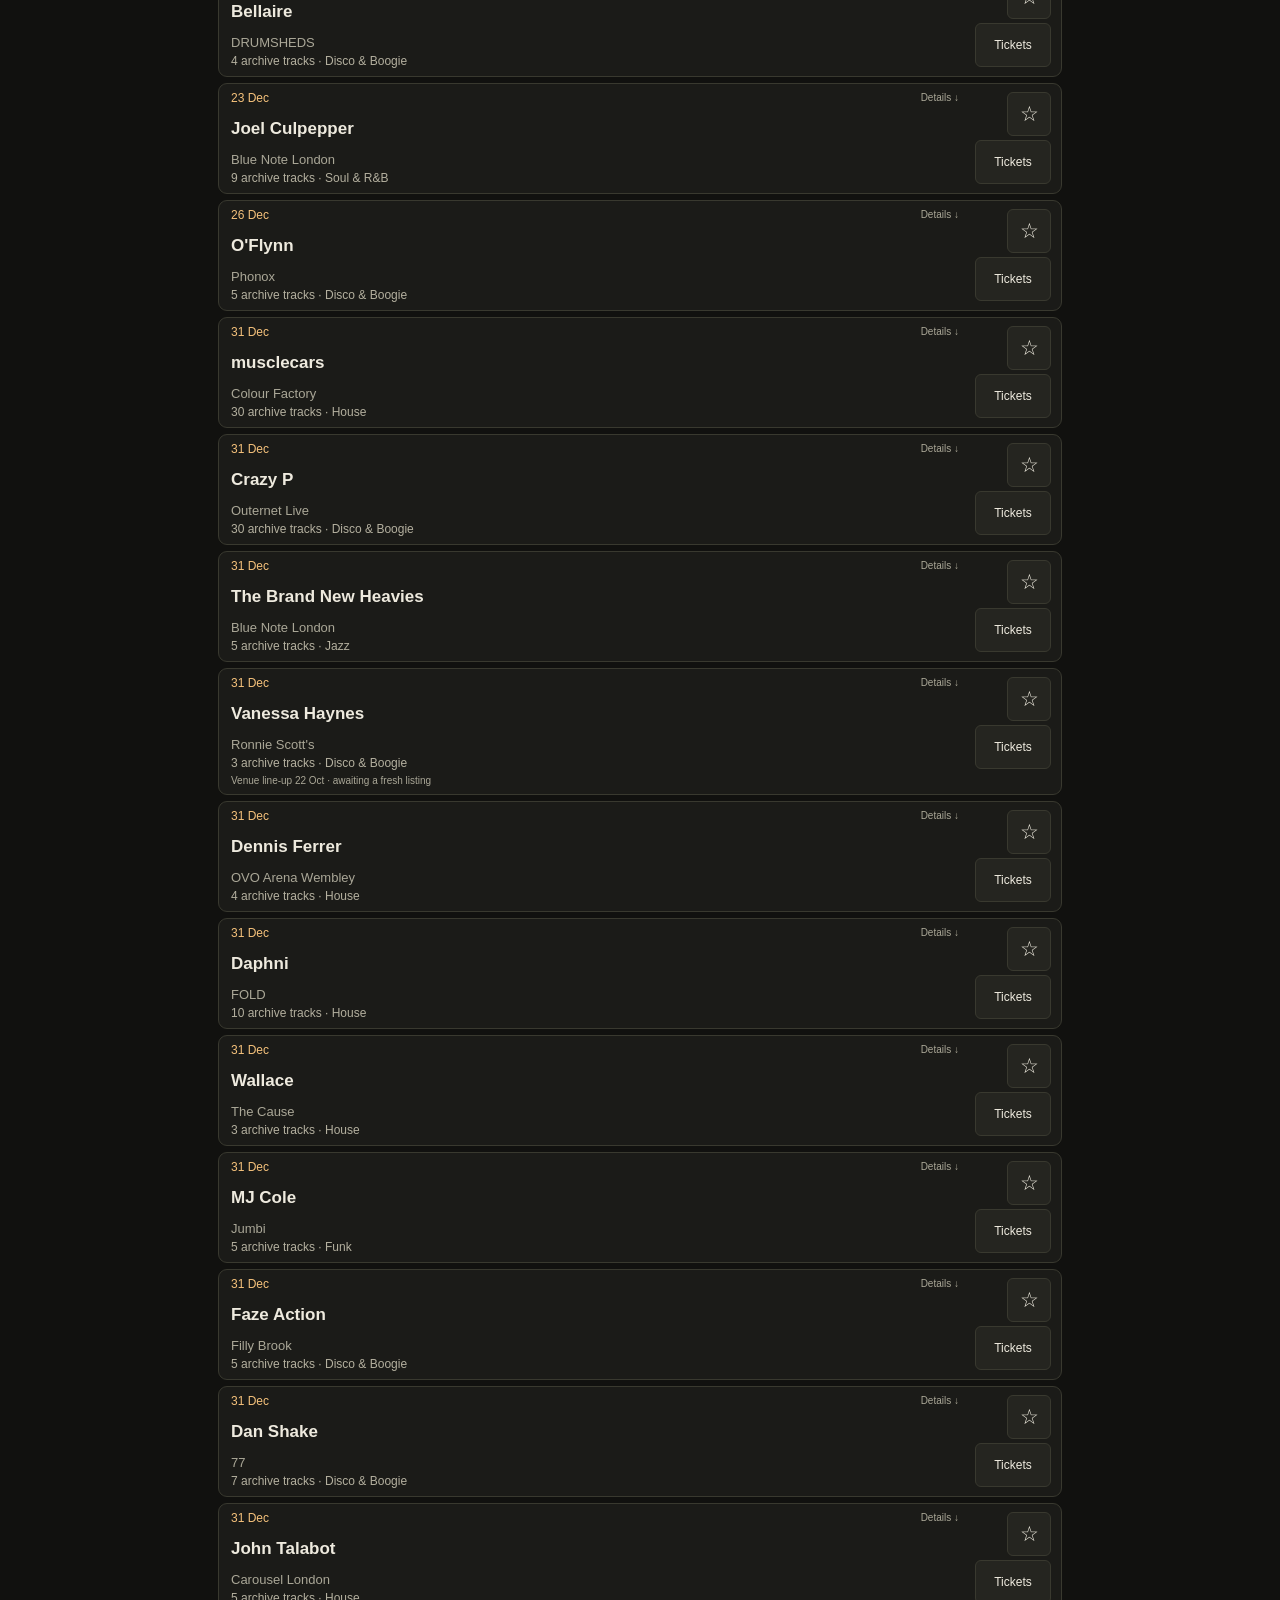
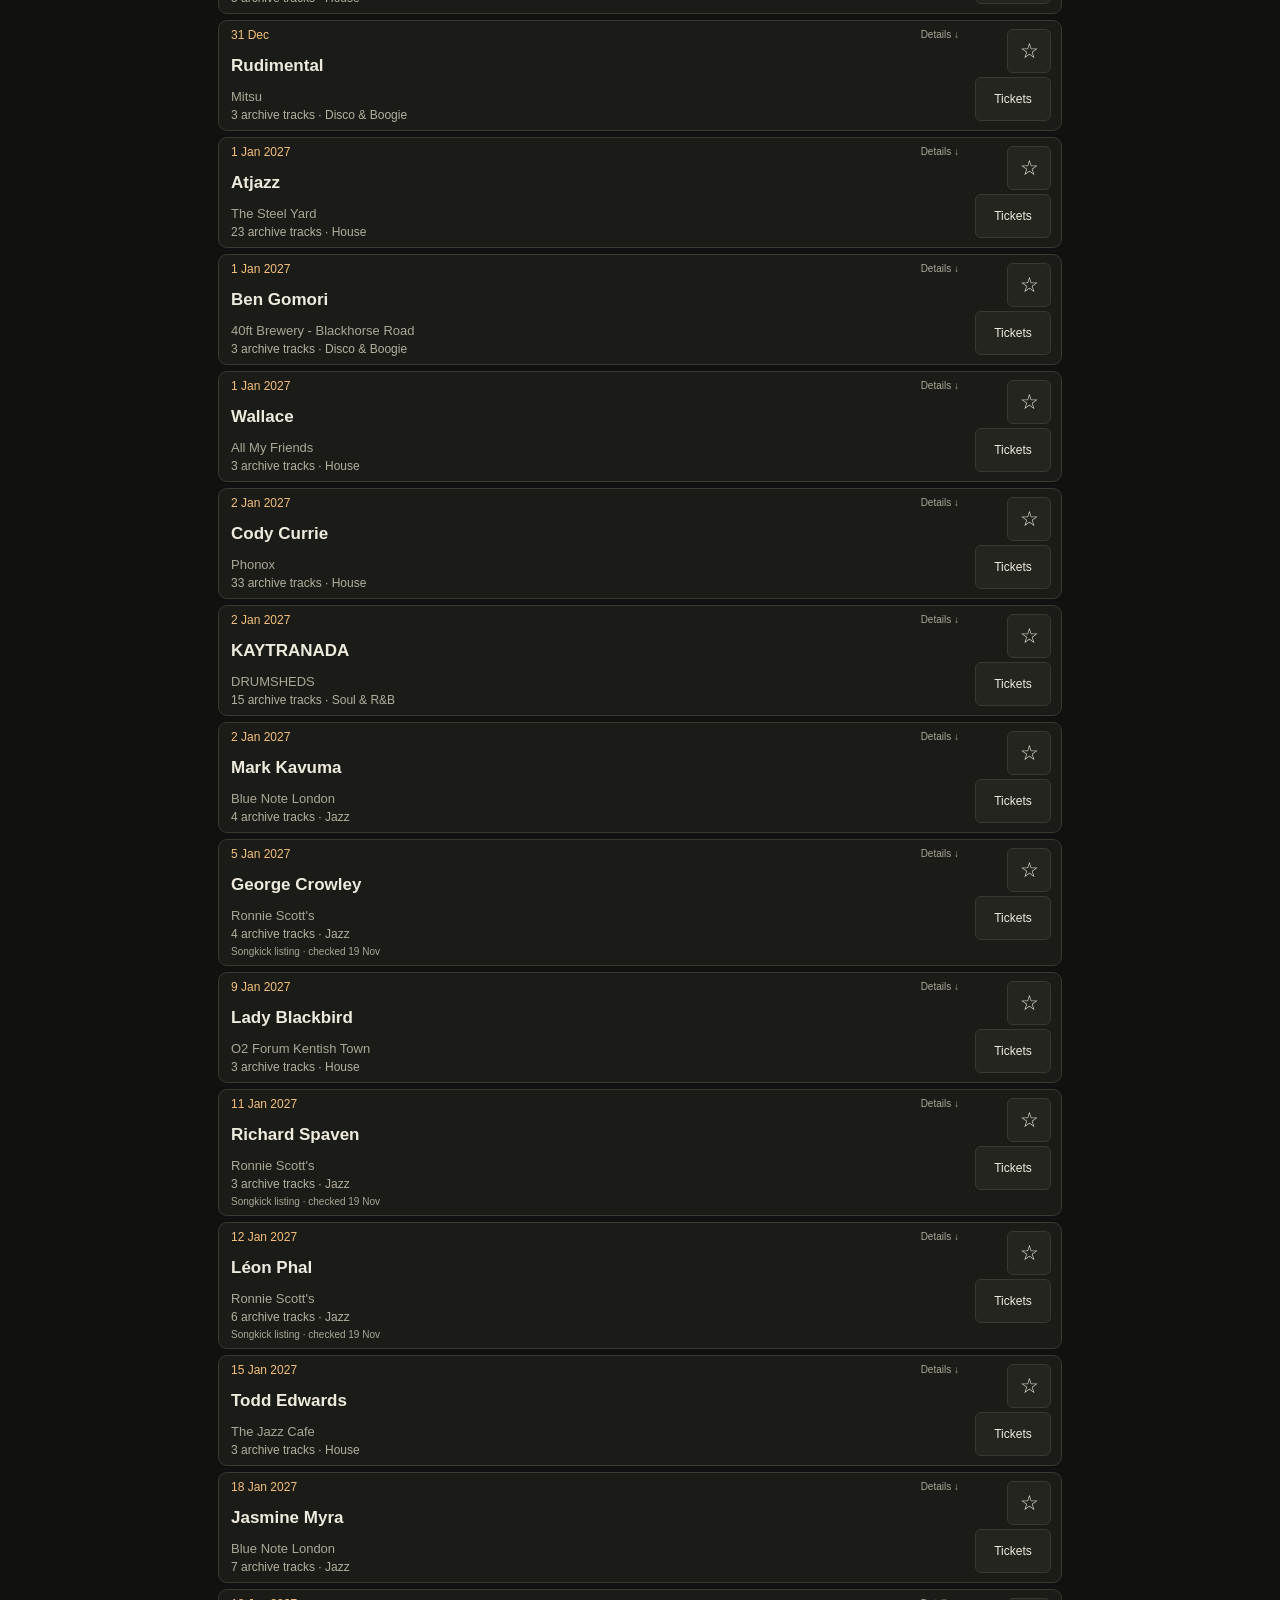
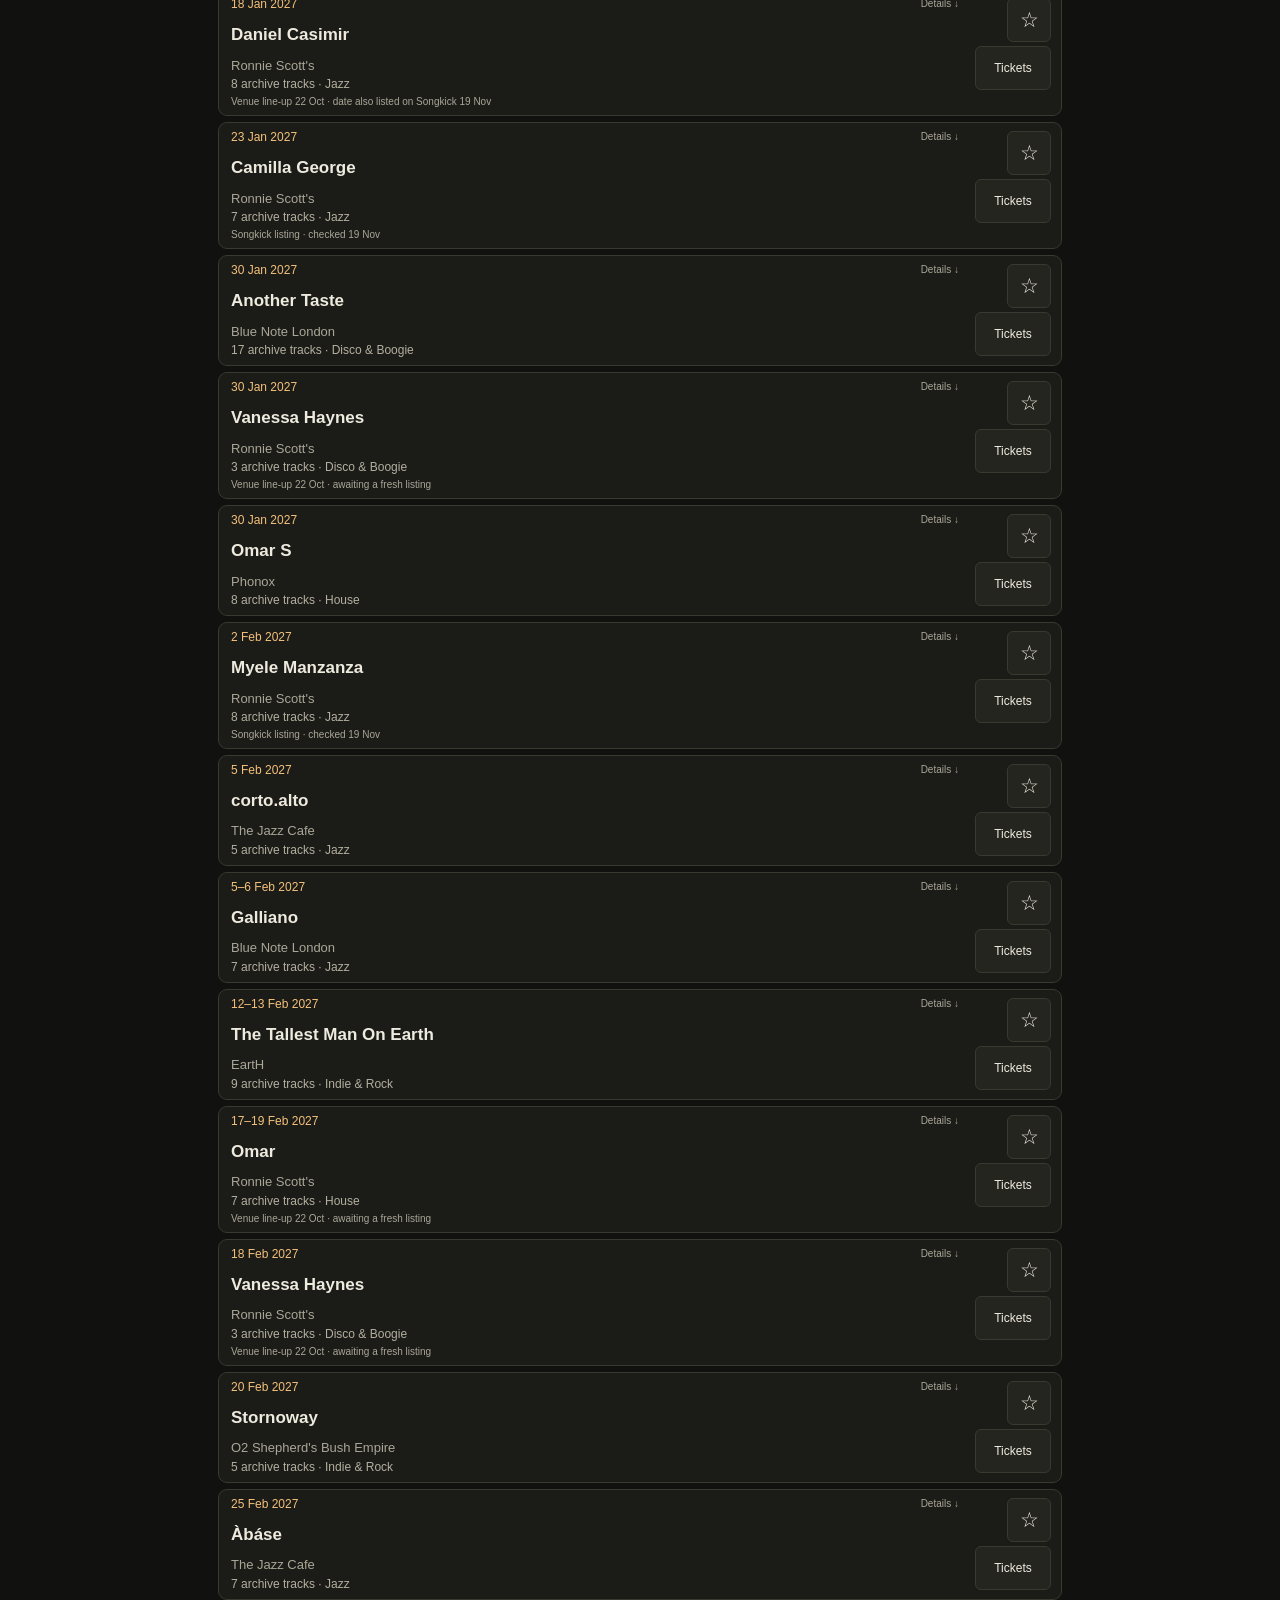
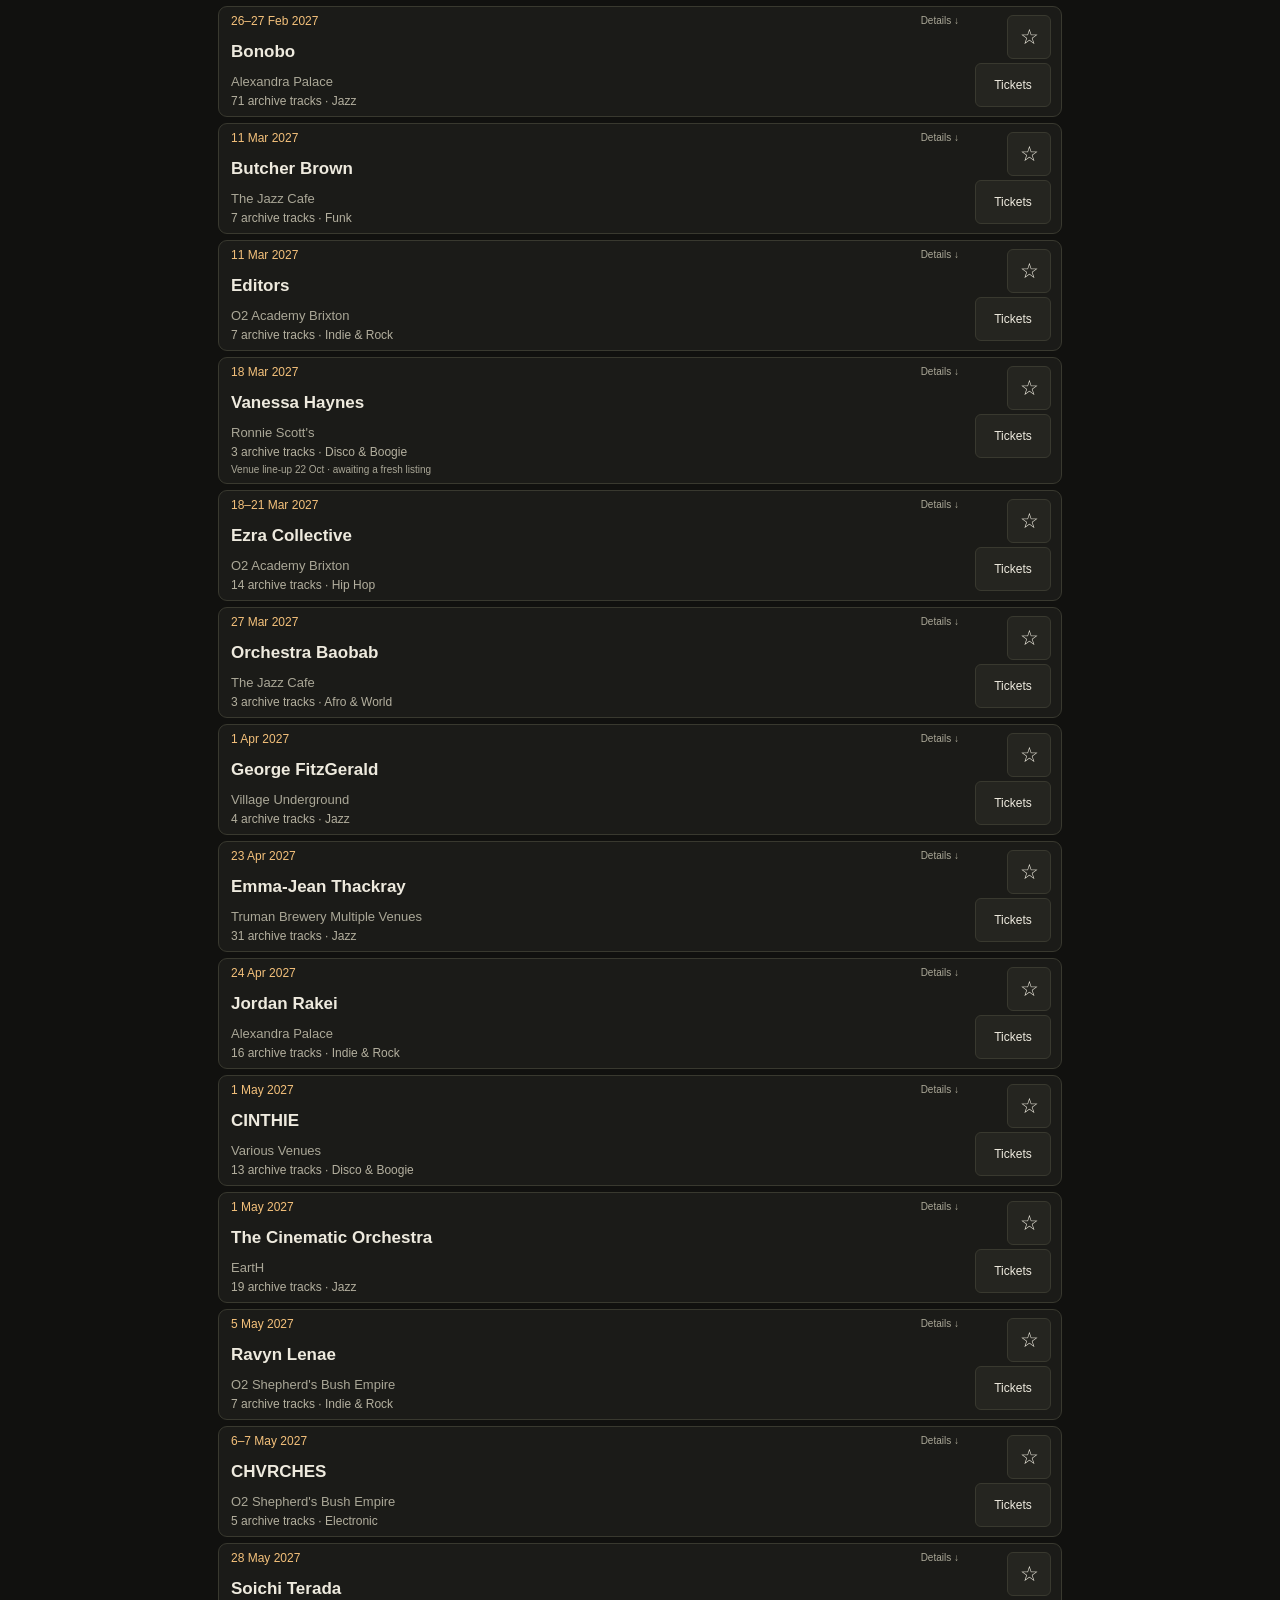
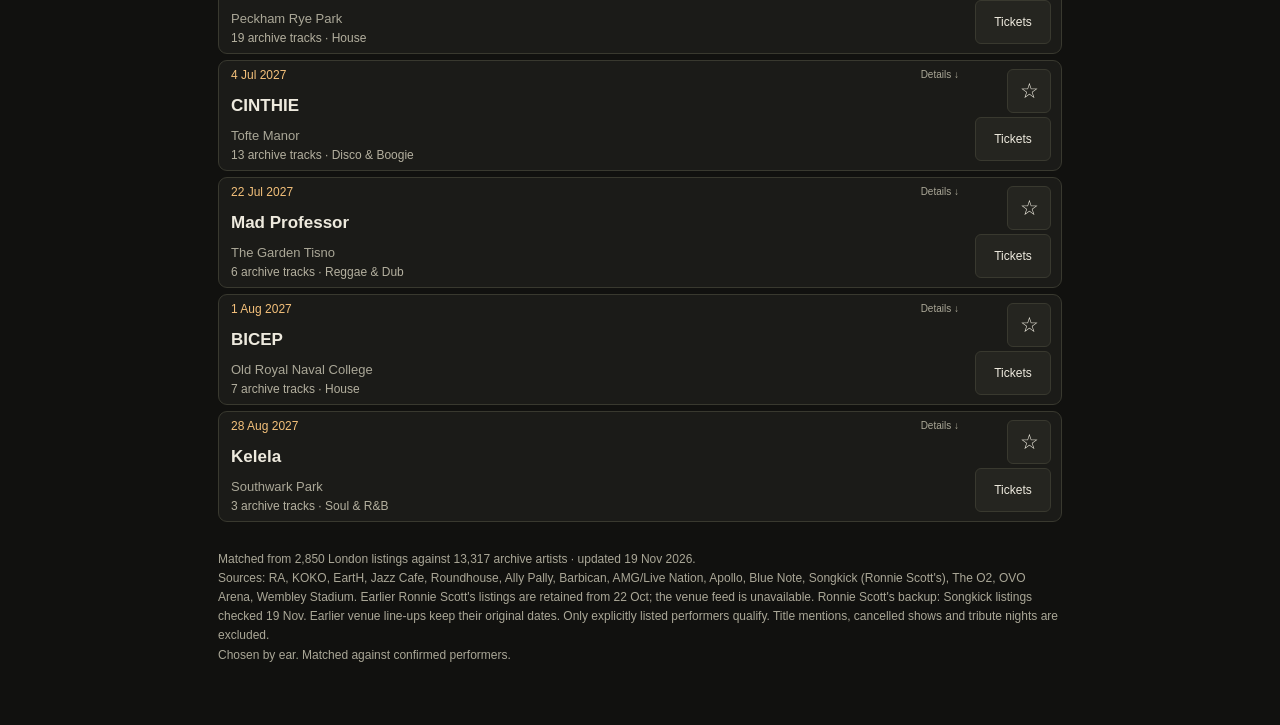
